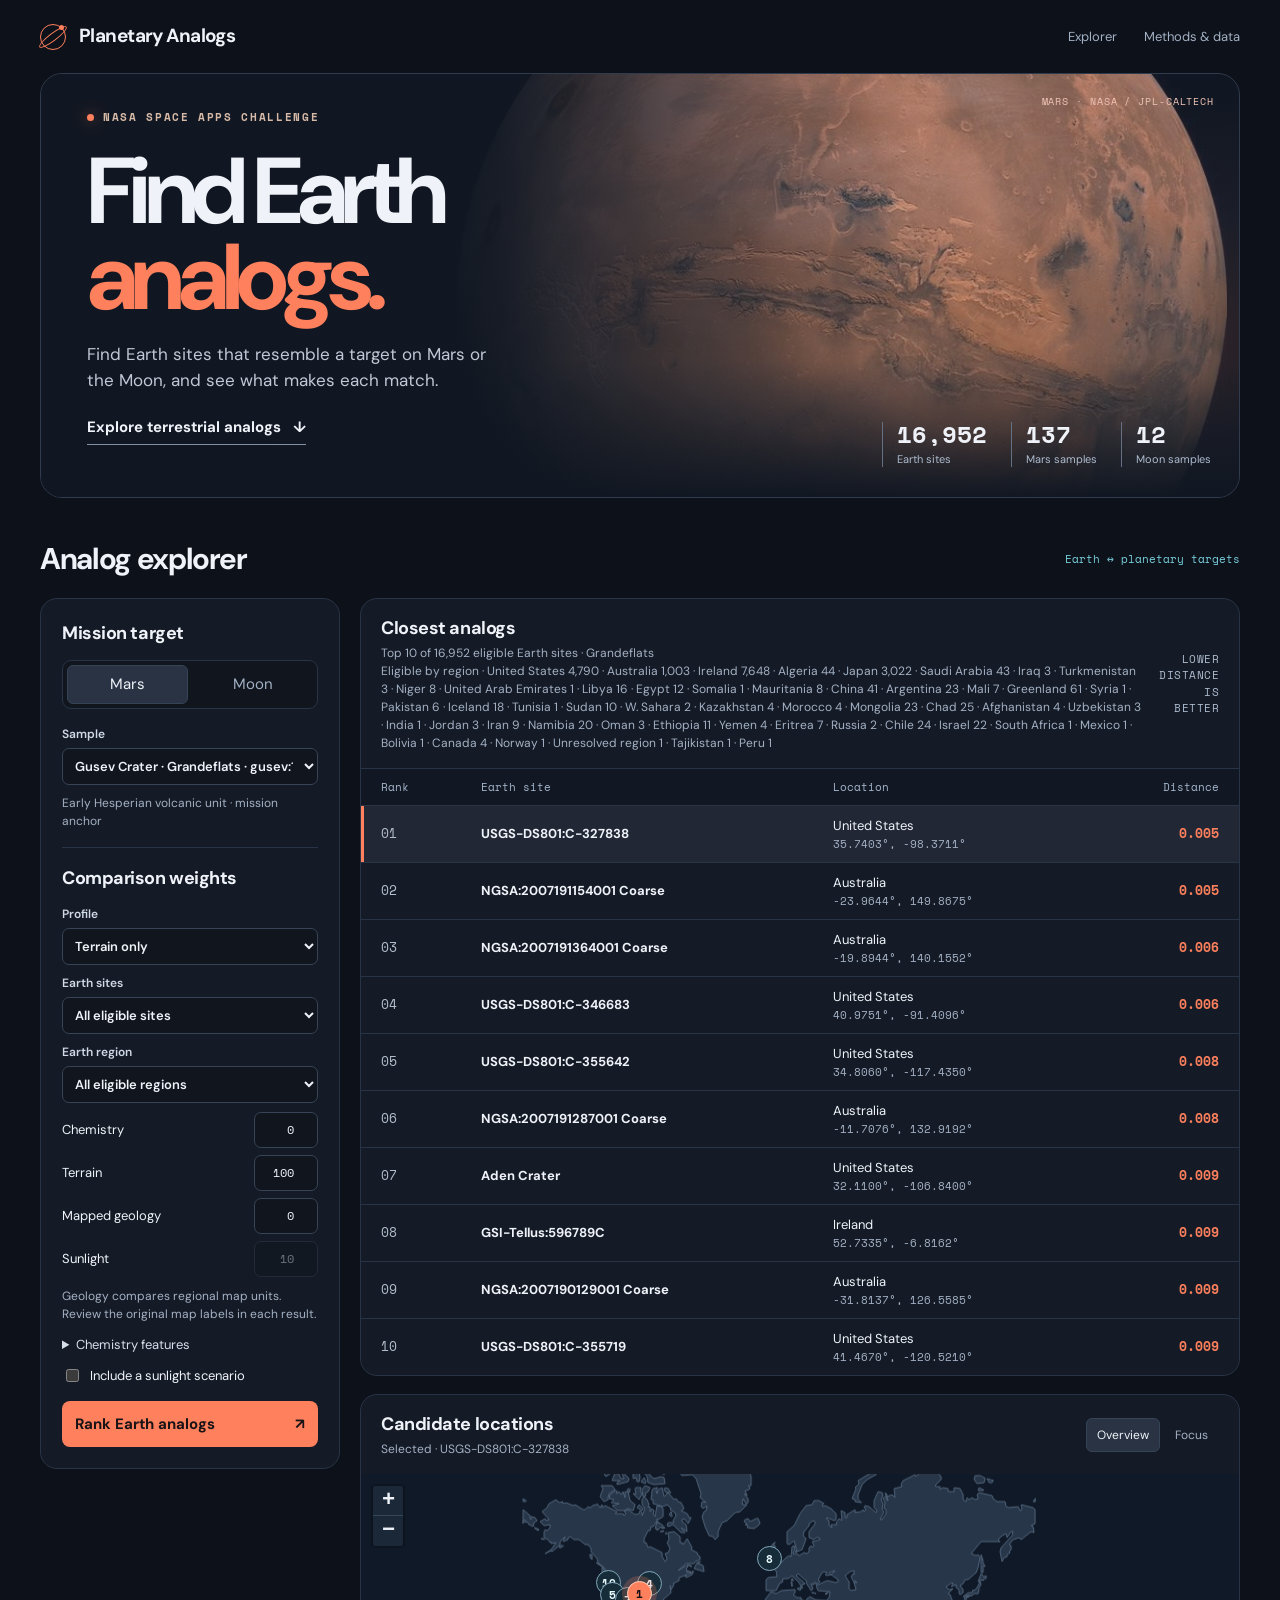
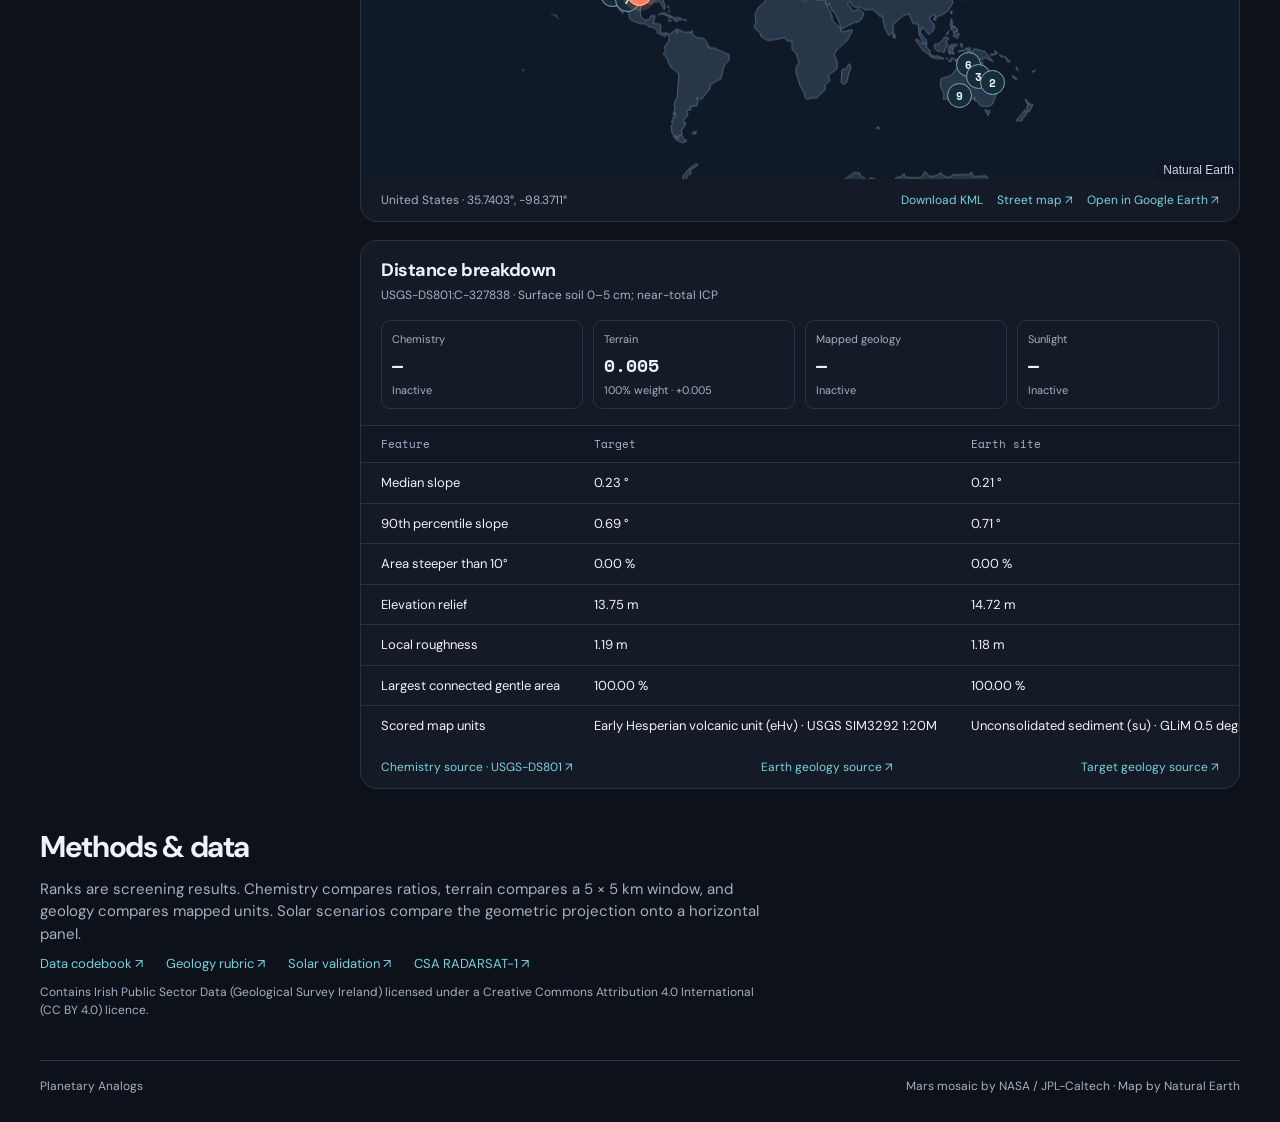
==== app/index.html @ 6fb926e9 "Rank terrain first and add chemistry-independent Earth survey" ====
<!doctype html>
<html lang="en">
<head>
<meta charset="utf-8">
<meta name="viewport" content="width=device-width, initial-scale=1">
<meta name="description" content="Find and explain terrestrial analogs for measured sites on Mars and the Moon.">
<title>Planetary Analogs · Space Apps</title>
<style>/* required styles */

.leaflet-pane,
.leaflet-tile,
.leaflet-marker-icon,
.leaflet-marker-shadow,
.leaflet-tile-container,
.leaflet-pane > svg,
.leaflet-pane > canvas,
.leaflet-zoom-box,
.leaflet-image-layer,
.leaflet-layer {
	position: absolute;
	left: 0;
	top: 0;
	}
.leaflet-container {
	overflow: hidden;
	}
.leaflet-tile,
.leaflet-marker-icon,
.leaflet-marker-shadow {
	-webkit-user-select: none;
	   -moz-user-select: none;
	        user-select: none;
	  -webkit-user-drag: none;
	}
/* Prevents IE11 from highlighting tiles in blue */
.leaflet-tile::selection {
	background: transparent;
}
/* Safari renders non-retina tile on retina better with this, but Chrome is worse */
.leaflet-safari .leaflet-tile {
	image-rendering: -webkit-optimize-contrast;
	}
/* hack that prevents hw layers "stretching" when loading new tiles */
.leaflet-safari .leaflet-tile-container {
	width: 1600px;
	height: 1600px;
	-webkit-transform-origin: 0 0;
	}
.leaflet-marker-icon,
.leaflet-marker-shadow {
	display: block;
	}
/* .leaflet-container svg: reset svg max-width decleration shipped in Joomla! (joomla.org) 3.x */
/* .leaflet-container img: map is broken in FF if you have max-width: 100% on tiles */
.leaflet-container .leaflet-overlay-pane svg {
	max-width: none !important;
	max-height: none !important;
	}
.leaflet-container .leaflet-marker-pane img,
.leaflet-container .leaflet-shadow-pane img,
.leaflet-container .leaflet-tile-pane img,
.leaflet-container img.leaflet-image-layer,
.leaflet-container .leaflet-tile {
	max-width: none !important;
	max-height: none !important;
	width: auto;
	padding: 0;
	}

.leaflet-container img.leaflet-tile {
	/* See: https://bugs.chromium.org/p/chromium/issues/detail?id=600120 */
	mix-blend-mode: plus-lighter;
}

.leaflet-container.leaflet-touch-zoom {
	-ms-touch-action: pan-x pan-y;
	touch-action: pan-x pan-y;
	}
.leaflet-container.leaflet-touch-drag {
	-ms-touch-action: pinch-zoom;
	/* Fallback for FF which doesn't support pinch-zoom */
	touch-action: none;
	touch-action: pinch-zoom;
}
.leaflet-container.leaflet-touch-drag.leaflet-touch-zoom {
	-ms-touch-action: none;
	touch-action: none;
}
.leaflet-container {
	-webkit-tap-highlight-color: transparent;
}
.leaflet-container a {
	-webkit-tap-highlight-color: rgba(51, 181, 229, 0.4);
}
.leaflet-tile {
	filter: inherit;
	visibility: hidden;
	}
.leaflet-tile-loaded {
	visibility: inherit;
	}
.leaflet-zoom-box {
	width: 0;
	height: 0;
	-moz-box-sizing: border-box;
	     box-sizing: border-box;
	z-index: 800;
	}
/* workaround for https://bugzilla.mozilla.org/show_bug.cgi?id=888319 */
.leaflet-overlay-pane svg {
	-moz-user-select: none;
	}

.leaflet-pane         { z-index: 400; }

.leaflet-tile-pane    { z-index: 200; }
.leaflet-overlay-pane { z-index: 400; }
.leaflet-shadow-pane  { z-index: 500; }
.leaflet-marker-pane  { z-index: 600; }
.leaflet-tooltip-pane   { z-index: 650; }
.leaflet-popup-pane   { z-index: 700; }

.leaflet-map-pane canvas { z-index: 100; }
.leaflet-map-pane svg    { z-index: 200; }

.leaflet-vml-shape {
	width: 1px;
	height: 1px;
	}
.lvml {
	behavior: url(#default#VML);
	display: inline-block;
	position: absolute;
	}


/* control positioning */

.leaflet-control {
	position: relative;
	z-index: 800;
	pointer-events: visiblePainted; /* IE 9-10 doesn't have auto */
	pointer-events: auto;
	}
.leaflet-top,
.leaflet-bottom {
	position: absolute;
	z-index: 1000;
	pointer-events: none;
	}
.leaflet-top {
	top: 0;
	}
.leaflet-right {
	right: 0;
	}
.leaflet-bottom {
	bottom: 0;
	}
.leaflet-left {
	left: 0;
	}
.leaflet-control {
	float: left;
	clear: both;
	}
.leaflet-right .leaflet-control {
	float: right;
	}
.leaflet-top .leaflet-control {
	margin-top: 10px;
	}
.leaflet-bottom .leaflet-control {
	margin-bottom: 10px;
	}
.leaflet-left .leaflet-control {
	margin-left: 10px;
	}
.leaflet-right .leaflet-control {
	margin-right: 10px;
	}


/* zoom and fade animations */

.leaflet-fade-anim .leaflet-popup {
	opacity: 0;
	-webkit-transition: opacity 0.2s linear;
	   -moz-transition: opacity 0.2s linear;
	        transition: opacity 0.2s linear;
	}
.leaflet-fade-anim .leaflet-map-pane .leaflet-popup {
	opacity: 1;
	}
.leaflet-zoom-animated {
	-webkit-transform-origin: 0 0;
	    -ms-transform-origin: 0 0;
	        transform-origin: 0 0;
	}
svg.leaflet-zoom-animated {
	will-change: transform;
}

.leaflet-zoom-anim .leaflet-zoom-animated {
	-webkit-transition: -webkit-transform 0.25s cubic-bezier(0,0,0.25,1);
	   -moz-transition:    -moz-transform 0.25s cubic-bezier(0,0,0.25,1);
	        transition:         transform 0.25s cubic-bezier(0,0,0.25,1);
	}
.leaflet-zoom-anim .leaflet-tile,
.leaflet-pan-anim .leaflet-tile {
	-webkit-transition: none;
	   -moz-transition: none;
	        transition: none;
	}

.leaflet-zoom-anim .leaflet-zoom-hide {
	visibility: hidden;
	}


/* cursors */

.leaflet-interactive {
	cursor: pointer;
	}
.leaflet-grab {
	cursor: -webkit-grab;
	cursor:    -moz-grab;
	cursor:         grab;
	}
.leaflet-crosshair,
.leaflet-crosshair .leaflet-interactive {
	cursor: crosshair;
	}
.leaflet-popup-pane,
.leaflet-control {
	cursor: auto;
	}
.leaflet-dragging .leaflet-grab,
.leaflet-dragging .leaflet-grab .leaflet-interactive,
.leaflet-dragging .leaflet-marker-draggable {
	cursor: move;
	cursor: -webkit-grabbing;
	cursor:    -moz-grabbing;
	cursor:         grabbing;
	}

/* marker & overlays interactivity */
.leaflet-marker-icon,
.leaflet-marker-shadow,
.leaflet-image-layer,
.leaflet-pane > svg path,
.leaflet-tile-container {
	pointer-events: none;
	}

.leaflet-marker-icon.leaflet-interactive,
.leaflet-image-layer.leaflet-interactive,
.leaflet-pane > svg path.leaflet-interactive,
svg.leaflet-image-layer.leaflet-interactive path {
	pointer-events: visiblePainted; /* IE 9-10 doesn't have auto */
	pointer-events: auto;
	}

/* visual tweaks */

.leaflet-container {
	background: #ddd;
	outline-offset: 1px;
	}
.leaflet-container a {
	color: #0078A8;
	}
.leaflet-zoom-box {
	border: 2px dotted #38f;
	background: rgba(255,255,255,0.5);
	}


/* general typography */
.leaflet-container {
	font-family: "Helvetica Neue", Arial, Helvetica, sans-serif;
	font-size: 12px;
	font-size: 0.75rem;
	line-height: 1.5;
	}


/* general toolbar styles */

.leaflet-bar {
	box-shadow: 0 1px 5px rgba(0,0,0,0.65);
	border-radius: 4px;
	}
.leaflet-bar a {
	background-color: #fff;
	border-bottom: 1px solid #ccc;
	width: 26px;
	height: 26px;
	line-height: 26px;
	display: block;
	text-align: center;
	text-decoration: none;
	color: black;
	}
.leaflet-bar a,
.leaflet-control-layers-toggle {
	background-position: 50% 50%;
	background-repeat: no-repeat;
	display: block;
	}
.leaflet-bar a:hover,
.leaflet-bar a:focus {
	background-color: #f4f4f4;
	}
.leaflet-bar a:first-child {
	border-top-left-radius: 4px;
	border-top-right-radius: 4px;
	}
.leaflet-bar a:last-child {
	border-bottom-left-radius: 4px;
	border-bottom-right-radius: 4px;
	border-bottom: none;
	}
.leaflet-bar a.leaflet-disabled {
	cursor: default;
	background-color: #f4f4f4;
	color: #bbb;
	}

.leaflet-touch .leaflet-bar a {
	width: 30px;
	height: 30px;
	line-height: 30px;
	}
.leaflet-touch .leaflet-bar a:first-child {
	border-top-left-radius: 2px;
	border-top-right-radius: 2px;
	}
.leaflet-touch .leaflet-bar a:last-child {
	border-bottom-left-radius: 2px;
	border-bottom-right-radius: 2px;
	}

/* zoom control */

.leaflet-control-zoom-in,
.leaflet-control-zoom-out {
	font: bold 18px 'Lucida Console', Monaco, monospace;
	text-indent: 1px;
	}

.leaflet-touch .leaflet-control-zoom-in, .leaflet-touch .leaflet-control-zoom-out  {
	font-size: 22px;
	}


/* layers control */

.leaflet-control-layers {
	box-shadow: 0 1px 5px rgba(0,0,0,0.4);
	background: #fff;
	border-radius: 5px;
	}
.leaflet-control-layers-toggle {
	background-image: url(images/layers.png);
	width: 36px;
	height: 36px;
	}
.leaflet-retina .leaflet-control-layers-toggle {
	background-image: url(images/layers-2x.png);
	background-size: 26px 26px;
	}
.leaflet-touch .leaflet-control-layers-toggle {
	width: 44px;
	height: 44px;
	}
.leaflet-control-layers .leaflet-control-layers-list,
.leaflet-control-layers-expanded .leaflet-control-layers-toggle {
	display: none;
	}
.leaflet-control-layers-expanded .leaflet-control-layers-list {
	display: block;
	position: relative;
	}
.leaflet-control-layers-expanded {
	padding: 6px 10px 6px 6px;
	color: #333;
	background: #fff;
	}
.leaflet-control-layers-scrollbar {
	overflow-y: scroll;
	overflow-x: hidden;
	padding-right: 5px;
	}
.leaflet-control-layers-selector {
	margin-top: 2px;
	position: relative;
	top: 1px;
	}
.leaflet-control-layers label {
	display: block;
	font-size: 13px;
	font-size: 1.08333em;
	}
.leaflet-control-layers-separator {
	height: 0;
	border-top: 1px solid #ddd;
	margin: 5px -10px 5px -6px;
	}

/* Default icon URLs */
.leaflet-default-icon-path { /* used only in path-guessing heuristic, see L.Icon.Default */
	background-image: url(images/marker-icon.png);
	}


/* attribution and scale controls */

.leaflet-container .leaflet-control-attribution {
	background: #fff;
	background: rgba(255, 255, 255, 0.8);
	margin: 0;
	}
.leaflet-control-attribution,
.leaflet-control-scale-line {
	padding: 0 5px;
	color: #333;
	line-height: 1.4;
	}
.leaflet-control-attribution a {
	text-decoration: none;
	}
.leaflet-control-attribution a:hover,
.leaflet-control-attribution a:focus {
	text-decoration: underline;
	}
.leaflet-attribution-flag {
	display: inline !important;
	vertical-align: baseline !important;
	width: 1em;
	height: 0.6669em;
	}
.leaflet-left .leaflet-control-scale {
	margin-left: 5px;
	}
.leaflet-bottom .leaflet-control-scale {
	margin-bottom: 5px;
	}
.leaflet-control-scale-line {
	border: 2px solid #777;
	border-top: none;
	line-height: 1.1;
	padding: 2px 5px 1px;
	white-space: nowrap;
	-moz-box-sizing: border-box;
	     box-sizing: border-box;
	background: rgba(255, 255, 255, 0.8);
	text-shadow: 1px 1px #fff;
	}
.leaflet-control-scale-line:not(:first-child) {
	border-top: 2px solid #777;
	border-bottom: none;
	margin-top: -2px;
	}
.leaflet-control-scale-line:not(:first-child):not(:last-child) {
	border-bottom: 2px solid #777;
	}

.leaflet-touch .leaflet-control-attribution,
.leaflet-touch .leaflet-control-layers,
.leaflet-touch .leaflet-bar {
	box-shadow: none;
	}
.leaflet-touch .leaflet-control-layers,
.leaflet-touch .leaflet-bar {
	border: 2px solid rgba(0,0,0,0.2);
	background-clip: padding-box;
	}


/* popup */

.leaflet-popup {
	position: absolute;
	text-align: center;
	margin-bottom: 20px;
	}
.leaflet-popup-content-wrapper {
	padding: 1px;
	text-align: left;
	border-radius: 12px;
	}
.leaflet-popup-content {
	margin: 13px 24px 13px 20px;
	line-height: 1.3;
	font-size: 13px;
	font-size: 1.08333em;
	min-height: 1px;
	}
.leaflet-popup-content p {
	margin: 17px 0;
	margin: 1.3em 0;
	}
.leaflet-popup-tip-container {
	width: 40px;
	height: 20px;
	position: absolute;
	left: 50%;
	margin-top: -1px;
	margin-left: -20px;
	overflow: hidden;
	pointer-events: none;
	}
.leaflet-popup-tip {
	width: 17px;
	height: 17px;
	padding: 1px;

	margin: -10px auto 0;
	pointer-events: auto;

	-webkit-transform: rotate(45deg);
	   -moz-transform: rotate(45deg);
	    -ms-transform: rotate(45deg);
	        transform: rotate(45deg);
	}
.leaflet-popup-content-wrapper,
.leaflet-popup-tip {
	background: white;
	color: #333;
	box-shadow: 0 3px 14px rgba(0,0,0,0.4);
	}
.leaflet-container a.leaflet-popup-close-button {
	position: absolute;
	top: 0;
	right: 0;
	border: none;
	text-align: center;
	width: 24px;
	height: 24px;
	font: 16px/24px Tahoma, Verdana, sans-serif;
	color: #757575;
	text-decoration: none;
	background: transparent;
	}
.leaflet-container a.leaflet-popup-close-button:hover,
.leaflet-container a.leaflet-popup-close-button:focus {
	color: #585858;
	}
.leaflet-popup-scrolled {
	overflow: auto;
	}

.leaflet-oldie .leaflet-popup-content-wrapper {
	-ms-zoom: 1;
	}
.leaflet-oldie .leaflet-popup-tip {
	width: 24px;
	margin: 0 auto;

	-ms-filter: "progid:DXImageTransform.Microsoft.Matrix(M11=0.70710678, M12=0.70710678, M21=-0.70710678, M22=0.70710678)";
	filter: progid:DXImageTransform.Microsoft.Matrix(M11=0.70710678, M12=0.70710678, M21=-0.70710678, M22=0.70710678);
	}

.leaflet-oldie .leaflet-control-zoom,
.leaflet-oldie .leaflet-control-layers,
.leaflet-oldie .leaflet-popup-content-wrapper,
.leaflet-oldie .leaflet-popup-tip {
	border: 1px solid #999;
	}


/* div icon */

.leaflet-div-icon {
	background: #fff;
	border: 1px solid #666;
	}


/* Tooltip */
/* Base styles for the element that has a tooltip */
.leaflet-tooltip {
	position: absolute;
	padding: 6px;
	background-color: #fff;
	border: 1px solid #fff;
	border-radius: 3px;
	color: #222;
	white-space: nowrap;
	-webkit-user-select: none;
	-moz-user-select: none;
	-ms-user-select: none;
	user-select: none;
	pointer-events: none;
	box-shadow: 0 1px 3px rgba(0,0,0,0.4);
	}
.leaflet-tooltip.leaflet-interactive {
	cursor: pointer;
	pointer-events: auto;
	}
.leaflet-tooltip-top:before,
.leaflet-tooltip-bottom:before,
.leaflet-tooltip-left:before,
.leaflet-tooltip-right:before {
	position: absolute;
	pointer-events: none;
	border: 6px solid transparent;
	background: transparent;
	content: "";
	}

/* Directions */

.leaflet-tooltip-bottom {
	margin-top: 6px;
}
.leaflet-tooltip-top {
	margin-top: -6px;
}
.leaflet-tooltip-bottom:before,
.leaflet-tooltip-top:before {
	left: 50%;
	margin-left: -6px;
	}
.leaflet-tooltip-top:before {
	bottom: 0;
	margin-bottom: -12px;
	border-top-color: #fff;
	}
.leaflet-tooltip-bottom:before {
	top: 0;
	margin-top: -12px;
	margin-left: -6px;
	border-bottom-color: #fff;
	}
.leaflet-tooltip-left {
	margin-left: -6px;
}
.leaflet-tooltip-right {
	margin-left: 6px;
}
.leaflet-tooltip-left:before,
.leaflet-tooltip-right:before {
	top: 50%;
	margin-top: -6px;
	}
.leaflet-tooltip-left:before {
	right: 0;
	margin-right: -12px;
	border-left-color: #fff;
	}
.leaflet-tooltip-right:before {
	left: 0;
	margin-left: -12px;
	border-right-color: #fff;
	}

/* Printing */

@media print {
	/* Prevent printers from removing background-images of controls. */
	.leaflet-control {
		-webkit-print-color-adjust: exact;
		print-color-adjust: exact;
		}
	}
</style>
<style>@import url('https://fonts.googleapis.com/css2?family=DM+Sans:wght@400;500;600;700&family=Space+Mono:wght@400;700&display=swap');

:root{color-scheme:dark;--bg:#0d1119;--panel:#151b26;--line:#283445;--ink:#eff3f9;--muted:#a3b1c4;--orange:#ff805d;--cyan:#79d1df;--mono:"Space Mono",Consolas,monospace}
*{box-sizing:border-box}
html{scroll-behavior:smooth}
body{margin:0;background:var(--bg);color:var(--ink);font:15px/1.5 "DM Sans",system-ui,sans-serif}
a{color:inherit;text-decoration:none}
a:hover{color:var(--orange)}
button,input,select{font:inherit}
button{cursor:pointer}
button:disabled{cursor:not-allowed}
:focus-visible{outline:2px solid var(--cyan);outline-offset:3px}
[hidden]{display:none!important}
.shell{width:min(1376px,calc(100% - 80px));margin-inline:auto}
.top{height:73px;display:flex;align-items:center;justify-content:space-between;gap:16px}
.brand{display:flex;align-items:center;gap:13px;font-size:19px;font-weight:700;letter-spacing:-.03em}
.orbit{width:26px;height:26px;display:inline-block;border:1px solid var(--orange);border-radius:50%;position:relative}
.orbit::before{content:"";position:absolute;inset:8px -5px;border:1px solid var(--orange);border-radius:50%;transform:rotate(-37deg)}
.orbit::after{content:"";position:absolute;width:5px;height:5px;border-radius:50%;background:var(--orange);right:1px;top:0}
nav{display:flex;gap:27px;color:var(--muted);font-size:13px}
.hero{min-height:425px;position:relative;isolation:isolate;overflow:hidden;border:1px solid #303b4d;border-radius:22px;background:radial-gradient(ellipse at 76% 63%,#3d2828 0%,#1c1e29 38%,#111722 68%);display:grid;grid-template-columns:1fr auto;align-items:end}
.hero::after{content:"";pointer-events:none;position:absolute;inset:0;z-index:-1;background:linear-gradient(90deg,#111722 7%,#111722ed 38%,#11172212 72%),linear-gradient(0deg,#111722 0%,transparent 32%)}
.mars-image{position:absolute;z-index:-2;right:1%;top:-37%;width:min(770px,70%);mix-blend-mode:screen;opacity:.85;object-fit:contain}
.hero-content{align-self:start;padding:36px 46px 41px;max-width:680px}
.eyebrow{font:700 11px/1.4 var(--mono);letter-spacing:.15em;color:#d6b9a7;margin:0 0 24px;display:flex;align-items:center;gap:9px}
.eyebrow span{display:inline-block;width:7px;height:7px;background:var(--orange);border-radius:50%;box-shadow:0 0 14px #ff805d88}
h1,h2,h3,p{margin-top:0}
h1{font-size:clamp(54px,7.3vw,104px);line-height:.92;letter-spacing:-.072em;margin-bottom:21px;font-weight:700}
h1 em{color:var(--orange);font-style:normal}
.hero-copy{max-width:415px;color:#c1c8d5;font-size:17px;margin-bottom:23px}
.hero-link{font-weight:700;display:inline-flex;gap:12px;align-items:center;border-bottom:1px solid #8290a5;padding-bottom:5px}
.image-credit{position:absolute;right:25px;top:20px;color:#f1c5b6;font:10px var(--mono);letter-spacing:.09em}
.hero-stats{display:flex;gap:24px;padding:0 28px 30px 16px;position:relative;white-space:nowrap}
.hero-stats div{display:grid;gap:5px;border-left:1px solid #647185;padding-left:14px}
.hero-stats strong{font:700 24px/1 var(--mono)}
.hero-stats span,.small-label{color:#adbbce;font-size:11px}
.explorer{padding-top:38px;scroll-margin-top:15px}
.section-title,.panel-heading{display:flex;justify-content:space-between;gap:15px;align-items:center}
.section-title{margin-bottom:17px}
.section-title h2,.methods h2{letter-spacing:-.045em;font-size:30px;margin:0}
.section-title>span{font:11px var(--mono);color:var(--cyan)}
.workspace{display:grid;grid-template-columns:300px minmax(0,1fr);gap:20px;align-items:start}
.panel{background:var(--panel);border:1px solid var(--line);border-radius:17px;min-width:0;overflow:hidden}
.controls{padding:21px}
h3{font-size:18px;letter-spacing:-.025em;margin:0 0 13px}
.segmented{display:grid;grid-template-columns:1fr 1fr;gap:5px;padding:4px;background:#10151e;border:1px solid var(--line);border-radius:9px;margin-bottom:16px}
.segmented button,.map-tools button{color:var(--muted);background:transparent;border:1px solid transparent;border-radius:6px;padding:7px 10px}
.segmented button[aria-pressed=true],.map-tools button[aria-pressed=true]{color:var(--ink);background:#293343;border-color:#354357}
.field{display:grid;gap:5px;margin-bottom:9px;color:#d0d9e6;font-size:12px;font-weight:600}
select,input[type=number]{min-width:0;color:var(--ink);background:#10151e;border:1px solid #374456;border-radius:7px;padding:8px}
select{width:100%;font-size:13px}
input[type=number]{width:64px;text-align:right;font-family:var(--mono);font-size:12px}
input:disabled{opacity:.4}
.hint{color:var(--muted);font-size:12px;margin:0}
.target-context{min-height:34px}
.settings-title{border-top:1px solid var(--line);padding-top:17px;margin-top:17px}
.weights{display:grid;gap:7px}
.weights label{display:flex;justify-content:space-between;align-items:center;gap:10px;font-size:13px}
#geology-note{margin:10px 0}
.config{margin:12px 0;color:#d5deeb;font-size:13px}
summary{cursor:pointer}
.checks{display:grid;gap:7px;margin:10px 0 0 5px}
.checkbox{display:flex;align-items:center;gap:8px;font-size:13px}
input[type=checkbox]{accent-color:var(--orange)}
.solar-toggle{margin:12px 0 15px}
.primary{border:0;border-radius:8px;background:var(--orange);color:#191316;padding:12px 13px;width:100%;font-weight:700;display:flex;justify-content:space-between;text-align:left}
.primary:hover{background:#ffa087}
.results-column{display:grid;gap:18px;min-width:0}
.panel-heading{padding:16px 20px}
.panel-heading h3{margin:0 0 2px}
.small-label{font-family:var(--mono);letter-spacing:.04em;text-align:right}
.table-scroll{overflow:auto}
table{width:100%;border-collapse:collapse;text-align:left;white-space:nowrap}
th{font:11px var(--mono);color:#a5b6cc;background:#111723}
th,td{padding:10px 17px;border-top:1px solid var(--line)}
td{font-size:13px}
td:first-child,th:first-child{padding-left:20px}
td:last-child,th:last-child{text-align:right;padding-right:20px}
.result-row.is-active,.result-row:hover{background:#222735}
.result-row.is-active td:first-child{box-shadow:inset 3px 0 var(--orange)}
.site-button{border:0;background:none;padding:0;color:var(--ink);text-align:left;font-weight:700}
.site-button:hover{color:var(--orange)}
.rank,.metric,.position{font-family:var(--mono)}
.rank{color:#b1bdcc}
.metric{color:var(--orange);font-weight:700}
.map{height:305px;position:relative;background:#101927;overflow:hidden}
.map-pin{display:grid;place-items:center;border-radius:50%;border:1px solid #82a6ba;background:#162d39;color:#e8faff;font:700 11px var(--mono)}
.map-pin.selected-pin{background:var(--orange);border-color:#ffd0bc;color:#171018;box-shadow:0 0 0 5px #ff805d37}
.map .leaflet-control-zoom a{background:#1b2837;color:var(--ink);border-color:#364659}
.map .leaflet-control-attribution{background:#0f1724e8;color:#cad5e1}
.map .leaflet-control-attribution a{color:var(--cyan)}
.map-tools{display:flex;gap:4px;font-size:12px}
.map-footer,.candidate-sources{padding:12px 20px;display:flex;justify-content:space-between;flex-wrap:wrap;gap:12px;color:var(--muted);font-size:12px}
.map-footer a,.candidate-sources a,.method-links a{color:var(--cyan)}
.map-links{display:flex;gap:14px;align-items:center;flex-wrap:wrap}
.map-links button{border:0;padding:0;background:transparent;color:var(--cyan);font-size:12px}
.map-links button:hover,.map-footer a:hover{text-decoration:underline}
.site-position{display:block;color:var(--muted);font-size:11px;font-family:var(--mono)}
.breakdown{display:grid;grid-template-columns:repeat(4,minmax(0,1fr));gap:10px;padding:0 20px 16px}
.breakdown article{border:1px solid var(--line);border-radius:9px;padding:10px}
.breakdown span,.breakdown small{display:block;color:var(--muted);font-size:11px}
.breakdown strong{display:block;font:700 18px var(--mono);margin:4px 0}
.methods{padding:35px 0 32px;max-width:720px}
.methods p{margin:9px 0;color:var(--muted)}
.method-links{display:flex;gap:12px 23px;flex-wrap:wrap;font-size:13px}
.footer{display:flex;justify-content:space-between;flex-wrap:wrap;gap:8px;padding:16px 0 27px;border-top:1px solid var(--line);color:var(--muted);font-size:12px}
@media(max-width:1024px){.shell{width:calc(100% - 36px)}.hero{min-height:405px;grid-template-columns:1fr}.hero-content{padding-bottom:20px}.hero-stats{padding-left:46px}.mars-image{top:-5%;right:-5%;width:66%}.workspace{grid-template-columns:245px minmax(0,1fr);gap:14px}.controls{padding:16px}}
@media(max-width:690px){.shell{width:calc(100% - 24px)}.top{height:60px}.brand{font-size:16px;gap:8px}.orbit{width:20px;height:20px}.orbit::before{inset:6px -4px}nav{gap:10px;font-size:11px}.hero{min-height:360px}.hero-content{padding:25px 20px 12px}.hero h1{font-size:clamp(46px,12vw,74px)}.hero::after{background:linear-gradient(90deg,#111722 5%,#111722bb 66%,#11172200),linear-gradient(0deg,#111722 0%,transparent 42%)}.mars-image{width:100%;top:0;right:-33%}.image-credit{display:none}.hero-stats{gap:12px;padding:14px 12px 17px 20px}.hero-stats strong{font-size:19px}.hero-stats div{padding-left:7px}.hero-stats span{font-size:10px}.workspace{grid-template-columns:1fr}.section-title h2{font-size:26px}.section-title>span{display:none}.explorer{padding-top:25px}.breakdown{grid-template-columns:repeat(2,minmax(0,1fr))}.map{height:265px}}
@media(prefers-reduced-motion:reduce){html{scroll-behavior:auto}}
</style>
</head>
<body>
<header class="top shell">
  <a class="brand" href="#"><span class="orbit" aria-hidden="true"></span> Planetary Analogs</a>
  <nav aria-label="Main navigation"><a href="#explorer">Explorer</a><a href="#methods">Methods &amp; data</a></nav>
</header>
<main class="shell">
  <section class="hero" aria-labelledby="title">
    <img class="mars-image" src="[data-uri]" alt="" fetchpriority="high">
    <div class="hero-content">
      <p class="eyebrow"><span></span> NASA SPACE APPS CHALLENGE</p>
      <h1 id="title">Find Earth<br><em>analogs.</em></h1>
      <p class="hero-copy">Find Earth sites that resemble a target on Mars or the Moon, and see what makes each match.</p>
      <a href="#explorer" class="hero-link">Explore terrestrial analogs <span aria-hidden="true">↓</span></a>
    </div>
    <span class="image-credit">MARS · NASA / JPL-CALTECH</span>
    <div class="hero-stats" aria-label="Dataset coverage">
      <div><strong id="earth-count">…</strong><span>Earth sites</span></div>
      <div><strong id="mars-count">…</strong><span>Mars samples</span></div>
      <div><strong id="moon-count">…</strong><span>Moon samples</span></div>
    </div>
  </section>
  <section class="explorer" id="explorer" aria-labelledby="explorer-title">
    <div class="section-title"><h2 id="explorer-title">Analog explorer</h2><span>Earth ↔ planetary targets</span></div>
    <div class="workspace">
      <form class="panel controls" id="controls">
        <h3>Mission target</h3>
        <div class="segmented" role="group" aria-label="Planetary body">
          <button type="button" data-body="mars" aria-pressed="true">Mars</button>
          <button type="button" data-body="moon" aria-pressed="false">Moon</button>
        </div>
        <label class="field">Sample <select id="target"></select></label>
        <p class="hint target-context" id="target-context"></p>
        <h3 class="settings-title">Comparison weights</h3>
        <label class="field">Profile <select id="weight-profile">
          <option value="terrainOnly">Terrain only</option><option value="mixed">Mixed</option><option value="chemistry">Geochemistry-oriented</option>
          <option value="terrain">Terrain-oriented</option><option value="custom">Custom</option>
        </select></label>
        <label class="field">Earth sites <select id="site-pool">
          <option value="">All eligible sites</option><option value="terrain">Terrain survey windows</option>
          <option value="chemistry">Lab sample locations</option>
        </select></label>
        <label class="field">Earth region <select id="region"></select></label>
        <div class="weights">
          <label>Chemistry <input name="chemistry" type="number" min="0" max="100" step="1" value="0"></label>
          <label>Terrain <input name="terrain" type="number" min="0" max="100" step="1" value="100"></label>
          <label>Mapped geology <input name="geology" type="number" min="0" max="100" step="1" value="0"></label>
          <label>Sunlight <input name="solar" type="number" min="0" max="100" step="1" value="10" disabled></label>
        </div>
        <p class="hint" id="geology-note"></p>
        <details class="config">
          <summary>Chemistry features</summary>
          <div id="chem-options" class="checks"></div>
        </details>
        <label class="checkbox solar-toggle"><input id="use-solar" type="checkbox"> Include a sunlight scenario</label>
        <div id="solar-options" hidden>
          <label class="field">Planetary scenario (UTC) <select id="target-time"></select></label>
          <label class="field">Earth scenario (UTC) <select id="earth-time"></select></label>
        </div>
        <button class="primary" type="submit">Rank Earth analogs <span aria-hidden="true">↗</span></button>
      </form>
      <div class="results-column">
        <section class="panel results" aria-labelledby="results-title">
          <div class="panel-heading"><div><h3 id="results-title">Closest analogs</h3><p id="results-status" class="hint" aria-live="polite">Preparing the dataset…</p><p id="regional-coverage" class="hint"></p></div><span class="small-label">LOWER DISTANCE IS BETTER</span></div>
          <div class="table-scroll"><table><thead><tr><th scope="col">Rank</th><th scope="col">Earth site</th><th scope="col">Location</th><th scope="col">Distance</th></tr></thead><tbody id="results"></tbody></table></div>
        </section>
        <section class="panel map-panel" aria-labelledby="map-title">
          <div class="panel-heading"><div><h3 id="map-title">Candidate locations</h3><p class="hint" id="map-status">Select a site to inspect it.</p></div><div class="map-tools"><button id="map-overview" type="button" aria-pressed="true">Overview</button><button id="map-focus" type="button" aria-pressed="false">Focus</button></div></div>
          <div class="map" id="map" aria-label="Interactive map of candidate locations"></div>
          <div class="map-footer"><span id="coordinates"></span><div class="map-links"><button type="button" id="download-kml" hidden>Download KML</button><a id="osm-link" target="_blank" rel="noopener" hidden>Street map ↗</a><a id="earth-link" target="_blank" rel="noopener" hidden>Open in Google Earth ↗</a></div></div>
        </section>
        <section class="panel detail" aria-labelledby="detail-title" id="candidate-detail">
          <div class="panel-heading"><div><h3 id="detail-title">Distance breakdown</h3><p class="hint" id="detail-subtitle"></p></div></div>
          <div id="breakdown"></div>
          <div class="table-scroll"><table><thead><tr><th scope="col">Feature</th><th scope="col">Target</th><th scope="col">Earth site</th><th scope="col">Feature distance</th></tr></thead><tbody id="feature-details"></tbody></table></div>
          <div id="candidate-sources" class="candidate-sources"></div>
        </section>
      </div>
    </div>
  </section>
  <section class="methods" id="methods">
    <h2>Methods &amp; data</h2>
    <p>Ranks are screening results. Chemistry compares ratios, terrain compares a 5 × 5 km window, and geology compares mapped units. Solar scenarios compare the geometric projection onto a horizontal panel.</p>
    <div class="method-links">
      <a href="https://github.com/romimana/Planetary-analogs/blob/main/DATA_CODEBOOK.md" target="_blank" rel="noopener">Data codebook ↗</a>
      <a href="https://github.com/romimana/Planetary-analogs/blob/main/GEOLOGY_MATCHING.md" target="_blank" rel="noopener">Geology rubric ↗</a>
      <a href="https://github.com/romimana/Planetary-analogs/blob/main/data/solar-audit.json" target="_blank" rel="noopener">Solar validation ↗</a>
      <a href="https://www.csa-asc.gc.ca/eng/satellites/radarsat1/data-access.asp" target="_blank" rel="noopener">CSA RADARSAT-1 ↗</a>
    </div>
    <p class="hint">Contains Irish Public Sector Data (Geological Survey Ireland) licensed under a Creative Commons Attribution 4.0 International (CC BY 4.0) licence.</p>
  </section>
</main>
<footer class="shell footer"><span>Planetary Analogs</span><span>Mars mosaic by NASA / JPL-Caltech · Map by Natural Earth</span></footer>
<script type="application/json" id="app-data">{"earth":{"rows":[{"id":"GSJ:1","site_id":"JP:26.129200/127.760300","region":"JPN","latitude":26.1292,"longitude":127.7603,"material":"stream sediment; magnetic fraction removed","geology_unit":"sm","geology_description":"Mixed sedimentary rock","geology_product":"GLiM 0.5 degree","geology_url":"https://epic.awi.de/31092/1/hartmann-moosdorf_2012.zip","geology_locator":"row 127, col 615","source_id":"GSJ","values":[null,0.574,1.992,23.82,1.043,0.063,1.4687973500551401,4.904200248343554,0.0,90.46047794117648,9.449635948696496,1.0],"solar":[0.3252034,0.6737895,0.189477,0.0,0.0,0.0,0.615938,0.9523606,0.4120661,0.0,0.0,0.0,0.6542702,0.9918269,0.498592,0.0,0.0,0.0,0.5190254,0.8040143,0.2182723,0.0,0.0,0.0]},{"id":"GSJ:10","site_id":"JP:26.659600/127.899900","region":"JPN","latitude":26.6596,"longitude":127.8999,"material":"stream sediment; magnetic fraction removed","geology_unit":null,"geology_description":null,"geology_product":null,"geology_url":null,"geology_locator":null,"source_id":"GSJ","values":[null,0.603,1.533,9.551,1.187,0.047,3.8487815598934425,7.194419683079017,0.03125,187.78370098039215,16.056749074433167,0.96875],"solar":[0.3216279,0.666775,0.1830345,0.0,0.0,0.0,0.6165783,0.9494836,0.4099805,0.0,0.0,0.0,0.6566798,0.9908303,0.4982167,0.0,0.0,0.0,0.5167182,0.7983502,0.2136657,0.0,0.0,0.0]},{"id":"GSJ:100001","site_id":"JP:44.103300/145.049600","region":"JPN","latitude":44.1033,"longitude":145.0496,"material":"stream sediment; magnetic fraction removed","geology_unit":"vb","geology_description":"Basic volcanic rock","geology_product":"GLiM 0.5 degree","geology_url":"https://epic.awi.de/31092/1/hartmann-moosdorf_2012.zip","geology_locator":"row 91, col 650","source_id":"GSJ","values":[null,1.27,4.732,4.145,1.234,0.275,5.096357380836141,9.859881892570089,0.09375,282.6150895140666,26.550205030085632,0.859375],"solar":[0.2801043,0.365663,0.0,0.0,0.0,0.0,0.6984547,0.7612173,0.182607,0.0,0.0,0.0612303,0.7916282,0.8675888,0.3303608,0.0,0.0,0.1767609,0.5011564,0.5185965,0.0,0.0,0.0,0.0]},{"id":"GSJ:100002","site_id":"JP:44.122600/145.103200","region":"JPN","latitude":44.1226,"longitude":145.1032,"material":"stream sediment; magnetic fraction removed","geology_unit":"vb","geology_description":"Basic volcanic rock","geology_product":"GLiM 0.5 degree","geology_url":"https://epic.awi.de/31092/1/hartmann-moosdorf_2012.zip","geology_locator":"row 91, col 650","source_id":"GSJ","values":[null,0.973,2.423,2.78,1.01,0.089,10.22911712938442,17.691042321951887,0.515625,673.0468502964428,28.325091280654334,0.484375],"solar":[0.2802218,0.365132,0.0,0.0,0.0,0.0,0.6986867,0.7607701,0.1819698,0.0,0.0,0.0619516,0.7919133,0.867228,0.3298031,0.0,0.0,0.1774953,0.5012689,0.518039,0.0,0.0,0.0,0.0]},{"id":"GSJ:100003","site_id":"JP:44.019100/145.192700","region":"JPN","latitude":44.0191,"longitude":145.1927,"material":"stream sediment; magnetic fraction removed","geology_unit":"vb","geology_description":"Basic volcanic rock","geology_product":"GLiM 0.5 degree","geology_url":"https://epic.awi.de/31092/1/hartmann-moosdorf_2012.zip","geology_locator":"row 91, col 650","source_id":"GSJ","values":[null,1.313,4.139,4.687,1.155,0.187,6.370607579809401,12.895632736733997,0.296875,271.7112648221345,31.06204148410895,0.625],"solar":[0.2822575,0.3662765,0.0,0.0,0.0,0.0,0.7001124,0.7611992,0.1807498,0.0,0.0,0.0627176,0.7929993,0.8674081,0.3284224,0.0,0.0,0.1779301,0.5031018,0.5187936,0.0,0.0,0.0,0.0]},{"id":"GSJ:100004","site_id":"JP:44.061300/145.237400","region":"JPN","latitude":44.0613,"longitude":145.2374,"material":"stream sediment; magnetic fraction removed","geology_unit":"vb","geology_description":"Basic volcanic rock","geology_product":"GLiM 0.5 degree","geology_url":"https://epic.awi.de/31092/1/hartmann-moosdorf_2012.zip","geology_locator":"row 91, col 650","source_id":"GSJ","values":[null,0.708,4.056,5.88,1.158,0.153,4.553860146344356,11.52604112439634,0.171875,248.40869565217395,27.819796235656206,0.828125],"solar":[0.2820006,0.365442,0.0,0.0,0.0,0.0,0.7001053,0.7605992,0.1802485,0.0,0.0,0.0634036,0.793119,0.8669558,0.3280438,0.0,0.0,0.178695,0.5028782,0.5180035,0.0,0.0,0.0,0.0]},{"id":"GSJ:100005","site_id":"JP:44.153900/145.129300","region":"JPN","latitude":44.1539,"longitude":145.1293,"material":"stream sediment; magnetic fraction removed","geology_unit":"vb","geology_description":"Basic volcanic rock","geology_product":"GLiM 0.5 degree","geology_url":"https://epic.awi.de/31092/1/hartmann-moosdorf_2012.zip","geology_locator":"row 91, col 650","source_id":"GSJ","values":[null,0.968,2.596,2.21,1.394,0.1,14.814978198595139,18.86280184493595,0.78125,853.6863636363637,26.049426320558727,0.21875],"solar":[0.2799818,0.3645452,0.0,0.0,0.0,0.0,0.6986314,0.7603619,0.1816847,0.0,0.0,0.0623736,0.791953,0.8669252,0.3296039,0.0,0.0,0.1779806,0.5010576,0.517495,0.0,0.0,0.0,0.0]},{"id":"GSJ:100006","site_id":"JP:44.190800/145.324700","region":"JPN","latitude":44.1908,"longitude":145.3247,"material":"stream sediment; magnetic fraction removed","geology_unit":"vb","geology_description":"Basic volcanic rock","geology_product":"GLiM 0.5 degree","geology_url":"https://epic.awi.de/31092/1/hartmann-moosdorf_2012.zip","geology_locator":"row 91, col 650","source_id":"GSJ","values":[null,0.784,2.992,1.961,1.624,0.081,5.411469392880601,12.907877170658598,0.203125,331.7518280632412,23.183603074270707,0.796875],"solar":[0.2808567,0.3631065,0.0,0.0,0.0,0.0,0.6997256,0.7590176,0.179327,0.0,0.0,0.0648914,0.7931355,0.8657987,0.3274631,0.0,0.0,0.1804595,0.5018658,0.5158746,0.0,0.0,0.0,0.0]},{"id":"GSJ:10001","site_id":"JP:32.797000/132.684500","region":"JPN","latitude":32.797,"longitude":132.6845,"material":"stream sediment; magnetic fraction removed","geology_unit":"ss","geology_description":"Siliciclastic sedimentary rock","geology_product":"GLiM 0.5 degree","geology_url":"https://epic.awi.de/31092/1/hartmann-moosdorf_2012.zip","geology_locator":"row 114, col 625","source_id":"GSJ","values":[null,0.456,0.762,0.587,2.425,0.115,5.504739813785237,11.000670519984553,0.15625,230.00721749226008,28.45920112625857,0.828125],"solar":[0.3107363,0.5748311,0.0682852,0.0,0.0,0.0,0.6532605,0.9014479,0.3413344,0.0,0.0,0.0,0.712425,0.9658267,0.4514384,0.0,0.0,0.0,0.5181994,0.7163451,0.1161867,0.0,0.0,0.0]},{"id":"GSJ:10002","site_id":"JP:32.784200/132.841300","region":"JPN","latitude":32.7842,"longitude":132.8413,"material":"stream sediment; magnetic fraction removed","geology_unit":"ss","geology_description":"Siliciclastic sedimentary rock","geology_product":"GLiM 0.5 degree","geology_url":"https://epic.awi.de/31092/1/hartmann-moosdorf_2012.zip","geology_locator":"row 114, col 625","source_id":"GSJ","values":[null,0.572,1.281,0.182,1.899,0.05,3.8303116747153902,8.09078969426391,0.03125,169.1526315789474,24.877991847049714,0.96875],"solar":[0.3125101,0.5746229,0.0663704,0.0,0.0,0.0,0.6549758,0.9010345,0.3391742,0.0,0.0,0.0,0.714042,0.9654537,0.4493791,0.0,0.0,0.0,0.5198874,0.7158521,0.1140349,0.0,0.0,0.0]},{"id":"GSJ:10003","site_id":"JP:32.797400/132.893500","region":"JPN","latitude":32.7974,"longitude":132.8935,"material":"stream sediment; magnetic fraction removed","geology_unit":"ss","geology_description":"Siliciclastic sedimentary rock","geology_product":"GLiM 0.5 degree","geology_url":"https://epic.awi.de/31092/1/hartmann-moosdorf_2012.zip","geology_locator":"row 114, col 625","source_id":"GSJ","values":[null,0.451,1.226,0.212,1.86,0.044,3.443840700808513,8.15208996444611,0.046875,163.47894736842107,22.935952003117166,0.953125],"solar":[0.3129069,0.5743083,0.0655884,0.0,0.0,0.0,0.6554794,0.9007811,0.3384509,0.0,0.0,0.0,0.714572,0.9652713,0.4487373,0.0,0.0,0.0,0.5202919,0.7154914,0.1132408,0.0,0.0,0.0]},{"id":"GSJ:10004","site_id":"JP:32.964200/132.583700","region":"JPN","latitude":32.9642,"longitude":132.5837,"material":"stream sediment; magnetic fraction removed","geology_unit":"ss","geology_description":"Siliciclastic sedimentary rock","geology_product":"GLiM 0.5 degree","geology_url":"https://epic.awi.de/31092/1/hartmann-moosdorf_2012.zip","geology_locator":"row 114, col 625","source_id":"GSJ","values":[null,0.462,1.188,0.787,1.429,0.119,2.7113912922556125,4.917592724307693,0.0,98.7504411764706,14.262763159605568,1.0],"solar":[0.3078429,0.5727364,0.0681969,0.0,0.0,0.0,0.6515527,0.9006634,0.34268,0.0,0.0,0.0,0.7113169,0.9655387,0.4531549,0.0,0.0,0.0,0.5156904,0.7148759,0.1168564,0.0,0.0,0.0]},{"id":"GSJ:10005","site_id":"JP:32.950000/132.719300","region":"JPN","latitude":32.95,"longitude":132.7193,"material":"stream sediment; magnetic fraction removed","geology_unit":"ss","geology_description":"Siliciclastic sedimentary rock","geology_product":"GLiM 0.5 degree","geology_url":"https://epic.awi.de/31092/1/hartmann-moosdorf_2012.zip","geology_locator":"row 114, col 625","source_id":"GSJ","values":[null,0.469,1.401,0.263,2.099,0.073,4.691486323288319,8.784187745466973,0.046875,167.14575657894736,27.81410213758374,0.953125],"solar":[0.309411,0.5726047,0.0665716,0.0,0.0,0.0,0.6530481,0.9003315,0.3408177,0.0,0.0,0.0,0.7127167,0.9652313,0.4513711,0.0,0.0,0.0,0.5171786,0.7144899,0.1150143,0.0,0.0,0.0]},{"id":"GSJ:10006","site_id":"JP:32.892300/132.725900","region":"JPN","latitude":32.8923,"longitude":132.7259,"material":"stream sediment; magnetic fraction removed","geology_unit":"ss","geology_description":"Siliciclastic sedimentary rock","geology_product":"GLiM 0.5 degree","geology_url":"https://epic.awi.de/31092/1/hartmann-moosdorf_2012.zip","geology_locator":"row 114, col 625","source_id":"GSJ","values":[null,0.414,1.287,0.188,2.16,0.073,3.3617462833804153,7.752314676006271,0.03125,198.6236677631579,27.683654077064762,0.96875],"solar":[0.3101165,0.5733964,0.0669639,0.0,0.0,0.0,0.6533385,0.900691,0.340741,0.0,0.0,0.0,0.7128101,0.9654048,0.4511421,0.0,0.0,0.0,0.517762,0.7151104,0.1151789,0.0,0.0,0.0]},{"id":"GSJ:10007","site_id":"JP:32.962300/132.748700","region":"JPN","latitude":32.9623,"longitude":132.7487,"material":"stream sediment; magnetic fraction removed","geology_unit":"ss","geology_description":"Siliciclastic sedimentary rock","geology_product":"GLiM 0.5 degree","geology_url":"https://epic.awi.de/31092/1/hartmann-moosdorf_2012.zip","geology_locator":"row 114, col 625","source_id":"GSJ","values":[null,0.414,1.292,0.327,2.063,0.04,6.130886444683201,11.423485729423435,0.140625,198.13899380804958,33.232467314821804,0.8125],"solar":[0.3095809,0.5723601,0.0660918,0.0,0.0,0.0,0.6533131,0.9001575,0.3404099,0.0,0.0,0.0,0.7130129,0.9651131,0.4510225,0.0,0.0,0.0,0.5173629,0.714233,0.1145461,0.0,0.0,0.0]},{"id":"GSJ:10008","site_id":"JP:32.972500/132.904100","region":"JPN","latitude":32.9725,"longitude":132.9041,"material":"stream sediment; magnetic fraction removed","geology_unit":"ss","geology_description":"Siliciclastic sedimentary rock","geology_product":"GLiM 0.5 degree","geology_url":"https://epic.awi.de/31092/1/hartmann-moosdorf_2012.zip","geology_locator":"row 114, col 625","source_id":"GSJ","values":[null,0.494,1.769,0.411,2.198,0.087,3.5259424230720917,9.45188217326653,0.078125,186.56522445820437,24.050893833743103,0.921875],"solar":[0.3110814,0.571832,0.0640082,0.0,0.0,0.0,0.6549207,0.8995957,0.3382672,0.0,0.0,0.0,0.7146007,0.9646667,0.4490422,0.0,0.0,0.0,0.5188258,0.7134869,0.1123155,0.0,0.0,0.0]},{"id":"GSJ:10009","site_id":"JP:32.982000/132.930700","region":"JPN","latitude":32.982,"longitude":132.9307,"material":"stream sediment; magnetic fraction removed","geology_unit":"ss","geology_description":"Siliciclastic sedimentary rock","geology_product":"GLiM 0.5 degree","geology_url":"https://epic.awi.de/31092/1/hartmann-moosdorf_2012.zip","geology_locator":"row 114, col 625","source_id":"GSJ","values":[null,0.438,1.55,0.457,2.156,0.087,2.0585822663317943,7.840460746643262,0.0,122.39993421052633,20.431471323644036,1.0],"solar":[0.311252,0.5716325,0.0635875,0.0,0.0,0.0,0.6551656,0.8994478,0.3378986,0.0,0.0,0.0,0.7148683,0.964564,0.4487226,0.0,0.0,0.0,0.519006,0.7132717,0.1118992,0.0,0.0,0.0]},{"id":"GSJ:1001","site_id":"JP:31.062000/130.737800","region":"JPN","latitude":31.062,"longitude":130.7378,"material":"stream sediment; magnetic fraction removed","geology_unit":null,"geology_description":null,"geology_product":null,"geology_url":null,"geology_locator":null,"source_id":"GSJ","values":[null,0.996,3.037,4.406,1.34,0.15,5.099027021133268,9.443510424341822,0.078125,256.59689327485387,27.316488728486487,0.921875],"solar":[0.3087406,0.6032281,0.1079956,0.0,0.0,0.0,0.6380968,0.9181905,0.3687946,0.0,0.0,0.0,0.692102,0.9758168,0.4723644,0.0,0.0,0.0,0.513188,0.7429693,0.1516863,0.0,0.0,0.0]},{"id":"GSJ:10010","site_id":"JP:32.866500/132.952000","region":"JPN","latitude":32.8665,"longitude":132.952,"material":"stream sediment; magnetic fraction removed","geology_unit":"ss","geology_description":"Siliciclastic sedimentary rock","geology_product":"GLiM 0.5 degree","geology_url":"https://epic.awi.de/31092/1/hartmann-moosdorf_2012.zip","geology_locator":"row 114, col 625","source_id":"GSJ","values":[null,0.377,1.253,0.129,1.958,0.057,5.975259664634221,12.184482266765034,0.21875,197.7539473684211,37.983112832132406,0.609375],"solar":[0.3127506,0.5731956,0.0642648,0.0,0.0,0.0,0.6558351,0.90014,0.3376293,0.0,0.0,0.0,0.7151406,0.9648882,0.4481558,0.0,0.0,0.0,0.520257,0.7144789,0.1121107,0.0,0.0,0.0]},{"id":"GSJ:10011","site_id":"JP:33.114000/132.518200","region":"JPN","latitude":33.114,"longitude":132.5182,"material":"stream sediment; magnetic fraction removed","geology_unit":"ss","geology_description":"Siliciclastic sedimentary rock","geology_product":"GLiM 0.5 degree","geology_url":"https://epic.awi.de/31092/1/hartmann-moosdorf_2012.zip","geology_locator":"row 113, col 625","source_id":"GSJ","values":[null,0.479,1.335,0.224,2.129,0.133,6.577709977814442,10.692795796169833,0.140625,161.16217105263163,37.04459292060212,0.859375],"solar":[0.3055087,0.5707931,0.0677944,0.0,0.0,0.0,0.6502837,0.899874,0.3435375,0.0,0.0,0.0,0.7105761,0.965207,0.4543655,0.0,0.0,0.0,0.5136898,0.7134524,0.1171026,0.0,0.0,0.0]},{"id":"GSJ:10012","site_id":"JP:33.130900/132.530100","region":"JPN","latitude":33.1309,"longitude":132.5301,"material":"stream sediment; magnetic fraction removed","geology_unit":"ss","geology_description":"Siliciclastic sedimentary rock","geology_product":"GLiM 0.5 degree","geology_url":"https://epic.awi.de/31092/1/hartmann-moosdorf_2012.zip","geology_locator":"row 113, col 625","source_id":"GSJ","values":[null,0.465,1.424,0.261,2.158,0.041,6.325963584562966,11.88956883294335,0.234375,193.29970684984525,36.29338207413309,0.625],"solar":[0.3054461,0.5705272,0.0675015,0.0,0.0,0.0,0.6503454,0.8997246,0.3433691,0.0,0.0,0.0,0.7106906,0.9651193,0.4542537,0.0,0.0,0.0,0.5136576,0.7132145,0.1168597,0.0,0.0,0.0]},{"id":"GSJ:10013","site_id":"JP:33.051600/132.695500","region":"JPN","latitude":33.0516,"longitude":132.6955,"material":"stream sediment; magnetic fraction removed","geology_unit":"ss","geology_description":"Siliciclastic sedimentary rock","geology_product":"GLiM 0.5 degree","geology_url":"https://epic.awi.de/31092/1/hartmann-moosdorf_2012.zip","geology_locator":"row 113, col 625","source_id":"GSJ","values":[null,0.667,1.438,0.481,2.499,0.065,9.285204057145958,15.12833704907281,0.4375,320.38463719040254,42.96144807534541,0.390625],"solar":[0.3080417,0.5712389,0.0660368,0.0,0.0,0.0,0.6524061,0.8997345,0.3411191,0.0,0.0,0.0,0.7124258,0.9649555,0.45193,0.0,0.0,0.0,0.5160283,0.7134445,0.1148949,0.0,0.0,0.0]},{"id":"GSJ:10014","site_id":"JP:33.099200/132.790000","region":"JPN","latitude":33.0992,"longitude":132.79,"material":"stream sediment; magnetic fraction removed","geology_unit":"ss","geology_description":"Siliciclastic sedimentary rock","geology_product":"GLiM 0.5 degree","geology_url":"https://epic.awi.de/31092/1/hartmann-moosdorf_2012.zip","geology_locator":"row 113, col 625","source_id":"GSJ","values":[null,0.539,1.598,0.303,2.563,0.066,10.879520285344588,18.038303432167826,0.5625,334.55199206656346,47.52540284079068,0.359375],"solar":[0.3084965,0.5703391,0.0644294,0.0,0.0,0.0,0.6532244,0.8991204,0.3398075,0.0,0.0,0.0,0.7133715,0.9645472,0.4508302,0.0,0.0,0.0,0.5165459,0.7125274,0.1133556,0.0,0.0,0.0]},{"id":"GSJ:10015","site_id":"JP:33.146900/132.781800","region":"JPN","latitude":33.1469,"longitude":132.7818,"material":"stream sediment; magnetic fraction removed","geology_unit":"ss","geology_description":"Siliciclastic sedimentary rock","geology_product":"GLiM 0.5 degree","geology_url":"https://epic.awi.de/31092/1/hartmann-moosdorf_2012.zip","geology_locator":"row 113, col 625","source_id":"GSJ","values":[null,0.501,1.447,0.409,2.088,0.068,8.652103428012097,13.576374976359467,0.375,216.84441369969045,52.608669077817034,0.53125],"solar":[0.3078838,0.5696898,0.0641404,0.0,0.0,0.0,0.6529532,0.8988294,0.339908,0.0,0.0,0.0,0.713264,0.9644084,0.4510538,0.0,0.0,0.0,0.5160345,0.7120236,0.1132581,0.0,0.0,0.0]},{"id":"GSJ:10016","site_id":"JP:33.009800/132.927500","region":"JPN","latitude":33.0098,"longitude":132.9275,"material":"stream sediment; magnetic fraction removed","geology_unit":"ss","geology_description":"Siliciclastic sedimentary rock","geology_product":"GLiM 0.5 degree","geology_url":"https://epic.awi.de/31092/1/hartmann-moosdorf_2012.zip","geology_locator":"row 113, col 625","source_id":"GSJ","values":[null,0.383,1.451,0.357,2.273,0.071,2.8138075908405713,8.889988843067666,0.078125,121.15842008513934,18.209891483810782,0.921875],"solar":[0.3109111,0.571251,0.0633996,0.0,0.0,0.0,0.6550245,0.8992745,0.3379365,0.0,0.0,0.0,0.7148222,0.9644803,0.4488338,0.0,0.0,0.0,0.5187238,0.7129727,0.111821,0.0,0.0,0.0]},{"id":"GSJ:10017","site_id":"JP:33.102700/132.960700","region":"JPN","latitude":33.1027,"longitude":132.9607,"material":"stream sediment; magnetic fraction removed","geology_unit":"ss","geology_description":"Siliciclastic sedimentary rock","geology_product":"GLiM 0.5 degree","geology_url":"https://epic.awi.de/31092/1/hartmann-moosdorf_2012.zip","geology_locator":"row 113, col 625","source_id":"GSJ","values":[null,0.43,1.414,0.501,2.5,0.065,10.066862029222083,14.370823905456621,0.5,264.7493566176472,40.500124125631444,0.21875],"solar":[0.3102259,0.5698655,0.062207,0.0,0.0,0.0,0.6550156,0.8985529,0.3374586,0.0,0.0,0.0,0.7151151,0.964081,0.4486384,0.0,0.0,0.0,0.5182178,0.7117932,0.1109428,0.0,0.0,0.0]},{"id":"GSJ:10018","site_id":"JP:33.234500/132.571200","region":"JPN","latitude":33.2345,"longitude":132.5712,"material":"stream sediment; magnetic fraction removed","geology_unit":"ss","geology_description":"Siliciclastic sedimentary rock","geology_product":"GLiM 0.5 degree","geology_url":"https://epic.awi.de/31092/1/hartmann-moosdorf_2012.zip","geology_locator":"row 113, col 625","source_id":"GSJ","values":[null,0.529,1.606,0.418,1.938,0.084,5.721266787416399,13.067966797039123,0.1875,283.0501025541796,27.832231361920996,0.8125],"solar":[0.3047296,0.5689724,0.066115,0.0,0.0,0.0,0.650383,0.898906,0.3427743,0.0,0.0,0.0,0.7110628,0.964662,0.4539773,0.0,0.0,0.0,0.5131389,0.7118819,0.1158179,0.0,0.0,0.0]},{"id":"GSJ:10019","site_id":"JP:33.251200/132.696700","region":"JPN","latitude":33.2512,"longitude":132.6967,"material":"stream sediment; magnetic fraction removed","geology_unit":"ss","geology_description":"Siliciclastic sedimentary rock","geology_product":"GLiM 0.5 degree","geology_url":"https://epic.awi.de/31092/1/hartmann-moosdorf_2012.zip","geology_locator":"row 113, col 625","source_id":"GSJ","values":[null,0.627,1.694,1.46,2.045,0.032,3.0278192462810964,7.3768191621826,0.0625,160.53517705108362,22.74325941589976,0.9375],"solar":[0.3058474,0.5684331,0.0643689,0.0,0.0,0.0,0.6516482,0.8984023,0.3410481,0.0,0.0,0.0,0.7123402,0.9642787,0.4524051,0.0,0.0,0.0,0.5142444,0.7111907,0.1139851,0.0,0.0,0.0]},{"id":"GSJ:1002","site_id":"JP:31.093300/130.827100","region":"JPN","latitude":31.0933,"longitude":130.8271,"material":"stream sediment; magnetic fraction removed","geology_unit":null,"geology_description":null,"geology_product":null,"geology_url":null,"geology_locator":null,"source_id":"GSJ","values":[null,1.332,2.459,2.848,2.182,0.158,8.976111488942601,15.67129708308749,0.390625,406.3238121345031,35.760201591891686,0.46875],"solar":[0.3093822,0.6026165,0.1065725,0.0,0.0,0.0,0.6389931,0.9177541,0.3675431,0.0,0.0,0.0,0.6930703,0.9755304,0.4712803,0.0,0.0,0.0,0.5138687,0.7423034,0.1502696,0.0,0.0,0.0]},{"id":"GSJ:10020","site_id":"JP:33.257200/132.707000","region":"JPN","latitude":33.2572,"longitude":132.707,"material":"stream sediment; magnetic fraction removed","geology_unit":"ss","geology_description":"Siliciclastic sedimentary rock","geology_product":"GLiM 0.5 degree","geology_url":"https://epic.awi.de/31092/1/hartmann-moosdorf_2012.zip","geology_locator":"row 113, col 625","source_id":"GSJ","values":[null,0.456,1.516,0.478,2.036,0.085,4.670612988668137,10.869939847557367,0.125,159.10689144736853,30.96681579106642,0.875],"solar":[0.3058878,0.5683236,0.0641872,0.0,0.0,0.0,0.651734,0.8983298,0.3409051,0.0,0.0,0.0,0.7124425,0.9642313,0.4522874,0.0,0.0,0.0,0.5142932,0.7110815,0.113814,0.0,0.0,0.0]},{"id":"GSJ:10021","site_id":"JP:33.179400/132.783200","region":"JPN","latitude":33.1794,"longitude":132.7832,"material":"stream sediment; magnetic fraction removed","geology_unit":"ss","geology_description":"Siliciclastic sedimentary rock","geology_product":"GLiM 0.5 degree","geology_url":"https://epic.awi.de/31092/1/hartmann-moosdorf_2012.zip","geology_locator":"row 113, col 625","source_id":"GSJ","values":[null,0.43,1.45,0.386,2.113,0.111,8.57758464546407,15.75301724023068,0.296875,244.97088332043353,40.68007700254439,0.671875],"solar":[0.3075386,0.56923,0.0638538,0.0,0.0,0.0,0.6528421,0.8986087,0.3398803,0.0,0.0,0.0,0.7132619,0.964295,0.4511161,0.0,0.0,0.0,0.5157557,0.7116518,0.1130935,0.0,0.0,0.0]},{"id":"GSJ:10022","site_id":"JP:33.186400/132.793600","region":"JPN","latitude":33.1864,"longitude":132.7936,"material":"stream sediment; magnetic fraction removed","geology_unit":"ss","geology_description":"Siliciclastic sedimentary rock","geology_product":"GLiM 0.5 degree","geology_url":"https://epic.awi.de/31092/1/hartmann-moosdorf_2012.zip","geology_locator":"row 113, col 625","source_id":"GSJ","values":[null,0.381,1.387,0.377,2.169,0.097,10.127515128046092,17.710948381785876,0.515625,331.70341331269356,45.695386951947434,0.390625],"solar":[0.3075689,0.569106,0.0636625,0.0,0.0,0.0,0.652925,0.8985292,0.3397356,0.0,0.0,0.0,0.7133647,0.9642439,0.4509995,0.0,0.0,0.0,0.5157964,0.7115308,0.1129164,0.0,0.0,0.0]},{"id":"GSJ:10023","site_id":"JP:33.187600/132.972400","region":"JPN","latitude":33.1876,"longitude":132.9724,"material":"stream sediment; magnetic fraction removed","geology_unit":"ss","geology_description":"Siliciclastic sedimentary rock","geology_product":"GLiM 0.5 degree","geology_url":"https://epic.awi.de/31092/1/hartmann-moosdorf_2012.zip","geology_locator":"row 113, col 625","source_id":"GSJ","values":[null,0.392,1.232,0.412,2.269,0.051,6.898512080040673,12.215323364695276,0.25,247.46685855263163,40.12964329457947,0.71875],"solar":[0.3094055,0.5686447,0.0613571,0.0,0.0,0.0,0.6548086,0.8979513,0.3372781,0.0,0.0,0.0,0.7151903,0.963764,0.4486996,0.0,0.0,0.0,0.5175679,0.7107899,0.1104024,0.0,0.0,0.0]},{"id":"GSJ:10024","site_id":"JP:33.208500/132.970900","region":"JPN","latitude":33.2085,"longitude":132.9709,"material":"stream sediment; magnetic fraction removed","geology_unit":"ss","geology_description":"Siliciclastic sedimentary rock","geology_product":"GLiM 0.5 degree","geology_url":"https://epic.awi.de/31092/1/hartmann-moosdorf_2012.zip","geology_locator":"row 113, col 625","source_id":"GSJ","values":[null,0.429,1.508,0.533,2.574,0.074,7.826754101098076,12.825037801631316,0.359375,310.04597039473686,44.20575586068813,0.59375],"solar":[0.3091582,0.5683549,0.0612042,0.0,0.0,0.0,0.6547112,0.8978169,0.3372938,0.0,0.0,0.0,0.7151639,0.9636973,0.448771,0.0,0.0,0.0,0.5173641,0.7105606,0.1103309,0.0,0.0,0.0]},{"id":"GSJ:10025","site_id":"JP:33.336600/132.959500","region":"JPN","latitude":33.3366,"longitude":132.9595,"material":"stream sediment; magnetic fraction removed","geology_unit":"ss","geology_description":"Siliciclastic sedimentary rock","geology_product":"GLiM 0.5 degree","geology_url":"https://epic.awi.de/31092/1/hartmann-moosdorf_2012.zip","geology_locator":"row 113, col 625","source_id":"GSJ","values":[null,0.503,1.89,1.02,2.055,0.094,9.773750279989429,16.299967080576806,0.484375,286.5540644349846,50.22233765089323,0.359375],"solar":[0.3076188,0.5665829,0.0602946,0.0,0.0,0.0,0.6540893,0.8969978,0.3374192,0.0,0.0,0.0,0.7149775,0.963292,0.4492356,0.0,0.0,0.0,0.5160918,0.709162,0.1099227,0.0,0.0,0.0]},{"id":"GSJ:1003","site_id":"JP:31.281000/130.291100","region":"JPN","latitude":31.281,"longitude":130.2911,"material":"stream sediment; magnetic fraction removed","geology_unit":"ss","geology_description":"Siliciclastic sedimentary rock","geology_product":"GLiM 0.5 degree","geology_url":"https://epic.awi.de/31092/1/hartmann-moosdorf_2012.zip","geology_locator":"row 117, col 620","source_id":"GSJ","values":[null,0.725,1.744,1.006,1.899,0.058,2.007693651488128,6.755576440889465,0.015625,100.65505030959753,14.375826012595143,0.984375],"solar":[0.3015276,0.6011003,0.1118989,0.0,0.0,0.0,0.6323898,0.9180273,0.3749002,0.0,0.0,0.0,0.6873126,0.9761561,0.4786906,0.0,0.0,0.0,0.5065937,0.7421727,0.1569884,0.0,0.0,0.0]},{"id":"GSJ:1004","site_id":"JP:31.256700/130.410900","region":"JPN","latitude":31.2567,"longitude":130.4109,"material":"stream sediment; magnetic fraction removed","geology_unit":"ss","geology_description":"Siliciclastic sedimentary rock","geology_product":"GLiM 0.5 degree","geology_url":"https://epic.awi.de/31092/1/hartmann-moosdorf_2012.zip","geology_locator":"row 117, col 620","source_id":"GSJ","values":[null,0.919,2.502,2.032,1.004,0.089,1.2329400796466028,1.6239097473611375,0.0,71.3219814241486,2.6163174950230306,1.0],"solar":[0.3030979,0.6012033,0.1105622,0.0,0.0,0.0,0.6338116,0.9178644,0.3732536,0.0,0.0,0.0,0.6886051,0.9759728,0.4770818,0.0,0.0,0.0,0.5080737,0.7420163,0.1554074,0.0,0.0,0.0]},{"id":"GSJ:1005","site_id":"JP:31.248600/130.471500","region":"JPN","latitude":31.2486,"longitude":130.4715,"material":"stream sediment; magnetic fraction removed","geology_unit":"ss","geology_description":"Siliciclastic sedimentary rock","geology_product":"GLiM 0.5 degree","geology_url":"https://epic.awi.de/31092/1/hartmann-moosdorf_2012.zip","geology_locator":"row 117, col 620","source_id":"GSJ","values":[null,2.668,4.172,3.227,0.994,0.202,1.085541774701359,1.9675630595787648,0.0,53.13651315789474,6.197895159337491,1.0],"solar":[0.3038471,0.6011962,0.1098494,0.0,0.0,0.0,0.6345167,0.9177545,0.3724181,0.0,0.0,0.0,0.6892591,0.9758667,0.4762773,0.0,0.0,0.0,0.5087861,0.7418899,0.154587,0.0,0.0,0.0]},{"id":"GSJ:1006","site_id":"JP:31.186600/130.558400","region":"JPN","latitude":31.1866,"longitude":130.5584,"material":"stream sediment; magnetic fraction removed","geology_unit":null,"geology_description":null,"geology_product":null,"geology_url":null,"geology_locator":null,"source_id":"GSJ","values":[null,1.074,3.933,6.262,0.909,0.16,1.9165630459539735,12.311341173707273,0.140625,153.93421052631587,8.619093158501881,0.859375],"solar":[0.305456,0.6018773,0.1092562,0.0,0.0,0.0,0.6356893,0.917907,0.3712388,0.0,0.0,0.0,0.6901873,0.9758568,0.4750004,0.0,0.0,0.0,0.5102327,0.7422575,0.153648,0.0,0.0,0.0]},{"id":"GSJ:1007","site_id":"JP:31.247500/130.648800","region":"JPN","latitude":31.2475,"longitude":130.6488,"material":"stream sediment; magnetic fraction removed","geology_unit":null,"geology_description":null,"geology_product":null,"geology_url":null,"geology_locator":null,"source_id":"GSJ","values":[null,0.761,2.943,3.574,1.158,0.173,0.5303021283567577,5.1606229284525975,0.0,72.86282894736846,14.286723572444442,1.0],"solar":[0.3057962,0.6008598,0.1075688,0.0,0.0,0.0,0.6365033,0.9172875,0.3699627,0.0,0.0,0.0,0.6911731,0.9754861,0.4739759,0.0,0.0,0.0,0.5106761,0.7412674,0.1520781,0.0,0.0,0.0]},{"id":"GSJ:1008","site_id":"JP:31.213100/130.776200","region":"JPN","latitude":31.2131,"longitude":130.7762,"material":"stream sediment; magnetic fraction removed","geology_unit":null,"geology_description":null,"geology_product":null,"geology_url":null,"geology_locator":null,"source_id":"GSJ","values":[null,0.77,2.012,2.603,1.816,0.109,3.6266257594804454,8.69227655134293,0.03125,184.31381578947378,22.896265469513118,0.96875],"solar":[0.3075518,0.6010753,0.106214,0.0,0.0,0.0,0.6380369,0.917155,0.3682086,0.0,0.0,0.0,0.6925407,0.975304,0.4722379,0.0,0.0,0.0,0.5123157,0.7411824,0.1504316,0.0,0.0,0.0]},{"id":"GSJ:1009","site_id":"JP:31.272000/130.792400","region":"JPN","latitude":31.272,"longitude":130.7924,"material":"stream sediment; magnetic fraction removed","geology_unit":null,"geology_description":null,"geology_product":null,"geology_url":null,"geology_locator":null,"source_id":"GSJ","values":[null,2.712,4.852,5.014,1.199,0.254,2.634539466953554,6.632222581865561,0.015625,154.8131578947369,14.976391158675312,0.984375],"solar":[0.3071008,0.6002325,0.1055037,0.0,0.0,0.0,0.6380257,0.9167462,0.3679629,0.0,0.0,0.0,0.6927233,0.9750995,0.4721721,0.0,0.0,0.0,0.5119873,0.74048,0.1499252,0.0,0.0,0.0]},{"id":"GSJ:1010","site_id":"JP:31.222200/131.005600","region":"JPN","latitude":31.2222,"longitude":131.0056,"material":"stream sediment; magnetic fraction removed","geology_unit":null,"geology_description":null,"geology_product":null,"geology_url":null,"geology_locator":null,"source_id":"GSJ","values":[null,0.858,2.096,2.558,2.068,0.117,9.509751361115757,15.593150587188674,0.453125,409.9682082043344,28.66688103593523,0.484375],"solar":[0.3099509,0.6004769,0.1031661,0.0,0.0,0.0,0.6405611,0.9164663,0.3650206,0.0,0.0,0.0,0.6950078,0.9747632,0.4692787,0.0,0.0,0.0,0.5146589,0.7402429,0.1471297,0.0,0.0,0.0]},{"id":"GSJ:101001","site_id":"JP:44.717200/141.793100","region":"JPN","latitude":44.7172,"longitude":141.7931,"material":"stream sediment; magnetic fraction removed","geology_unit":null,"geology_description":null,"geology_product":null,"geology_url":null,"geology_locator":null,"source_id":"GSJ","values":[null,0.567,2.532,1.653,1.938,0.067,0.5884413728061684,2.448164074813088,0.0,49.27391304347828,5.740745574149406,1.0],"solar":[0.2481225,0.3699699,0.0,0.0,0.0,0.0,0.6699557,0.771599,0.2227905,0.0,0.0,0.0237408,0.7655986,0.8779602,0.3695717,0.0,0.0,0.1431129,0.4718776,0.5289916,0.0,0.0,0.0,0.0]},{"id":"GSJ:101002","site_id":"JP:44.753600/141.795000","region":"JPN","latitude":44.7536,"longitude":141.795,"material":"stream sediment; magnetic fraction removed","geology_unit":null,"geology_description":null,"geology_product":null,"geology_url":null,"geology_locator":null,"source_id":"GSJ","values":[null,0.807,1.981,1.462,1.914,0.049,0.6922515587892044,2.1058296045919187,0.0,44.551420454545465,5.576479029059014,1.0],"solar":[0.2476566,0.3694062,0.0,0.0,0.0,0.0,0.6697017,0.771259,0.2227823,0.0,0.0,0.0239065,0.7654582,0.877727,0.369644,0.0,0.0,0.1433698,0.4714599,0.5285138,0.0,0.0,0.0,0.0]},{"id":"GSJ:101003","site_id":"JP:44.818400/141.764700","region":"JPN","latitude":44.8184,"longitude":141.7647,"material":"stream sediment; magnetic fraction removed","geology_unit":null,"geology_description":null,"geology_product":null,"geology_url":null,"geology_locator":null,"source_id":"GSJ","values":[null,0.908,2.108,1.478,1.584,0.07,0.25462369970107646,0.7824856041845745,0.0,19.397554347826098,1.1725271062530531,1.0],"solar":[0.2465741,0.3685314,0.0,0.0,0.0,0.0,0.6689941,0.7708048,0.2231741,0.0,0.0,0.0237953,0.7649588,0.877445,0.370155,0.0,0.0,0.1434441,0.4704808,0.5278386,0.0,0.0,0.0,0.0]},{"id":"GSJ:101004","site_id":"JP:44.898300/141.737600","region":"JPN","latitude":44.8983,"longitude":141.7376,"material":"stream sediment; magnetic fraction removed","geology_unit":null,"geology_description":null,"geology_product":null,"geology_url":null,"geology_locator":null,"source_id":"GSJ","values":[null,4.8,7.077,2.48,0.54,0.375,0.11813712420063274,0.47152297810089405,0.0,10.223097826086956,1.4222748325501784,1.0],"solar":[0.2453163,0.3674124,0.0,0.0,0.0,0.0,0.6681985,0.7701967,0.2235321,0.0,0.0,0.0237829,0.7644179,0.8770544,0.3706669,0.0,0.0,0.143653,0.4693447,0.5269511,0.0,0.0,0.0,0.0]},{"id":"GSJ:101005","site_id":"JP:44.855100/141.756900","region":"JPN","latitude":44.8551,"longitude":141.7569,"material":"stream sediment; magnetic fraction removed","geology_unit":null,"geology_description":null,"geology_product":null,"geology_url":null,"geology_locator":null,"source_id":"GSJ","values":[null,0.935,2.347,1.138,1.457,0.089,0.2075574429735924,0.42909949978154605,0.0,8.647282608695653,1.1162638260349713,1.0],"solar":[0.2460312,0.3679998,0.0,0.0,0.0,0.0,0.6686639,0.7705048,0.2232827,0.0,0.0,0.0238455,0.7647447,0.8772474,0.3703376,0.0,0.0,0.1435927,0.4699914,0.5274069,0.0,0.0,0.0,0.0]},{"id":"GSJ:101006","site_id":"JP:44.993000/141.816000","region":"JPN","latitude":44.993,"longitude":141.816,"material":"stream sediment; magnetic fraction removed","geology_unit":null,"geology_description":null,"geology_product":null,"geology_url":null,"geology_locator":null,"source_id":"GSJ","values":[null,0.577,3.406,2.06,1.963,0.054,0.20614405596901791,1.4518901318957254,0.0,17.902297430830053,3.694336976480741,1.0],"solar":[0.2446528,0.3656623,0.0,0.0,0.0,0.0,0.668088,0.768977,0.2226252,0.0,0.0,0.025098,0.7645885,0.876151,0.3700203,0.0,0.0,0.1451532,0.4687667,0.5253221,0.0,0.0,0.0,0.0]},{"id":"GSJ:101007","site_id":"JP:44.896900/141.923300","region":"JPN","latitude":44.8969,"longitude":141.9233,"material":"stream sediment; magnetic fraction removed","geology_unit":null,"geology_description":null,"geology_product":null,"geology_url":null,"geology_locator":null,"source_id":"GSJ","values":[null,0.875,2.068,1.322,1.843,0.051,0.4344672958355828,3.582052827808135,0.0,70.54395780051152,6.931739086380325,1.0],"solar":[0.246725,0.3667206,0.0,0.0,0.0,0.0,0.6696097,0.7693716,0.2212937,0.0,0.0,0.0260141,0.7657904,0.876324,0.3685569,0.0,0.0,0.1457514,0.4706536,0.5259988,0.0,0.0,0.0,0.0]},{"id":"GSJ:101008","site_id":"JP:44.909400/141.932100","region":"JPN","latitude":44.9094,"longitude":141.9321,"material":"stream sediment; magnetic fraction removed","geology_unit":null,"geology_description":null,"geology_product":null,"geology_url":null,"geology_locator":null,"source_id":"GSJ","values":[null,0.767,3.274,1.756,1.962,0.064,1.7217705979405045,6.444933674085455,0.015625,146.30390025575448,15.469464032160188,0.984375],"solar":[0.2466255,0.3664954,0.0,0.0,0.0,0.0,0.6695831,0.7692175,0.221193,0.0,0.0,0.0261688,0.7658013,0.8762109,0.3684894,0.0,0.0,0.1459316,0.4705662,0.5257918,0.0,0.0,0.0,0.0]},{"id":"GSJ:101009","site_id":"JP:45.152000/141.648300","region":"JPN","latitude":45.152,"longitude":141.6483,"material":"stream sediment; magnetic fraction removed","geology_unit":"su","geology_description":"Unconsolidated sediment","geology_product":"GLiM 0.5 degree","geology_url":"https://epic.awi.de/31092/1/hartmann-moosdorf_2012.zip","geology_locator":"row 89, col 643","source_id":"GSJ","values":[null,0.52,2.453,1.464,1.529,0.048,0.11513518167664119,1.5345273718965267,0.0,31.380179028133,3.0136881937213023,1.0],"solar":[0.2412983,0.3638641,0.0,0.0,0.0,0.0,0.6656421,0.7682671,0.2246985,0.0,0.0,0.0237103,0.7626695,0.875813,0.3723184,0.0,0.0,0.1442835,0.4657114,0.5241394,0.0,0.0,0.0,0.0]},{"id":"GSJ:101010","site_id":"JP:45.133800/141.702800","region":"JPN","latitude":45.1338,"longitude":141.7028,"material":"stream sediment; magnetic fraction removed","geology_unit":"su","geology_description":"Unconsolidated sediment","geology_product":"GLiM 0.5 degree","geology_url":"https://epic.awi.de/31092/1/hartmann-moosdorf_2012.zip","geology_locator":"row 89, col 643","source_id":"GSJ","values":[null,0.513,1.551,0.961,1.704,0.053,0.07156308236696031,0.15350372928878822,0.0,3.8029520750988164,0.5355824902568794,1.0],"solar":[0.2419462,0.3639364,0.0,0.0,0.0,0.0,0.6661883,0.7681915,0.2240383,0.0,0.0,0.0242918,0.7631488,0.8757135,0.3716575,0.0,0.0,0.1447813,0.4663068,0.5240928,0.0,0.0,0.0,0.0]},{"id":"GSJ:101011","site_id":"JP:45.004100/141.709600","region":"JPN","latitude":45.0041,"longitude":141.7096,"material":"stream sediment; magnetic fraction removed","geology_unit":"su","geology_description":"Unconsolidated sediment","geology_product":"GLiM 0.5 degree","geology_url":"https://epic.awi.de/31092/1/hartmann-moosdorf_2012.zip","geology_locator":"row 89, col 643","source_id":"GSJ","values":[null,0.588,2.544,1.159,1.706,0.032,0.17793902557505178,0.42960304034235214,0.0,7.489530051150898,1.5230240409126419,1.0],"solar":[0.2437099,0.3658989,0.0,0.0,0.0,0.0,0.6672032,0.7693531,0.2239091,0.0,0.0,0.0238625,0.7637581,0.8765029,0.3712531,0.0,0.0,0.1440198,0.4678945,0.5257325,0.0,0.0,0.0,0.0]},{"id":"GSJ:101012","site_id":"JP:45.115500/141.745100","region":"JPN","latitude":45.1155,"longitude":141.7451,"material":"stream sediment; magnetic fraction removed","geology_unit":"su","geology_description":"Unconsolidated sediment","geology_product":"GLiM 0.5 degree","geology_url":"https://epic.awi.de/31092/1/hartmann-moosdorf_2012.zip","geology_locator":"row 89, col 643","source_id":"GSJ","values":[null,0.641,1.632,1.124,1.798,0.04,0.09329327560154194,1.8004835382125124,0.0,29.7238650895141,2.810551471302885,1.0],"solar":[0.2425041,0.3640561,0.0,0.0,0.0,0.0,0.6666431,0.7681707,0.2235241,0.0,0.0,0.0247272,0.7635388,0.875662,0.3711335,0.0,0.0,0.1451411,0.4668183,0.52411,0.0,0.0,0.0,0.0]},{"id":"GSJ:101013","site_id":"JP:45.080200/141.876300","region":"JPN","latitude":45.0802,"longitude":141.8763,"material":"stream sediment; magnetic fraction removed","geology_unit":"su","geology_description":"Unconsolidated sediment","geology_product":"GLiM 0.5 degree","geology_url":"https://epic.awi.de/31092/1/hartmann-moosdorf_2012.zip","geology_locator":"row 89, col 643","source_id":"GSJ","values":[null,0.713,1.527,1.871,1.909,0.052,1.5663982504266627,3.0922721045847927,0.0,54.77302371541503,12.224830379745613,1.0],"solar":[0.24395,0.3640954,0.0,0.0,0.0,0.0,0.6678928,0.7679056,0.221935,0.0,0.0,0.0261635,0.7646542,0.8753643,0.3695609,0.0,0.0,0.1463974,0.4681484,0.523883,0.0,0.0,0.0,0.0]},{"id":"GSJ:101014","site_id":"JP:45.255800/141.595900","region":"JPN","latitude":45.2558,"longitude":141.5959,"material":"stream sediment; magnetic fraction removed","geology_unit":"su","geology_description":"Unconsolidated sediment","geology_product":"GLiM 0.5 degree","geology_url":"https://epic.awi.de/31092/1/hartmann-moosdorf_2012.zip","geology_locator":"row 89, col 643","source_id":"GSJ","values":[null,0.66,2.304,1.195,1.647,0.045,0.787275174062243,1.981865321496081,0.0,43.15984654731459,5.442006803345691,1.0],"solar":[0.2395357,0.3624688,0.0,0.0,0.0,0.0,0.6644743,0.7675422,0.2253615,0.0,0.0,0.0234935,0.7618346,0.8753608,0.373168,0.0,0.0,0.1443645,0.4641131,0.5230661,0.0,0.0,0.0,0.0]},{"id":"GSJ:101015","site_id":"JP:45.226900/141.692500","region":"JPN","latitude":45.2269,"longitude":141.6925,"material":"stream sediment; magnetic fraction removed","geology_unit":"su","geology_description":"Unconsolidated sediment","geology_product":"GLiM 0.5 degree","geology_url":"https://epic.awi.de/31092/1/hartmann-moosdorf_2012.zip","geology_locator":"row 89, col 643","source_id":"GSJ","values":[null,0.725,2.233,0.871,1.479,0.105,1.0342447898122398,2.0464170782057742,0.0,36.87922140199954,4.199662361536635,1.0],"solar":[0.2406391,0.3625471,0.0,0.0,0.0,0.0,0.6654171,0.7673794,0.2241951,0.0,0.0,0.0245353,0.7626695,0.8751653,0.3720074,0.0,0.0,0.1452666,0.4651282,0.522942,0.0,0.0,0.0,0.0]},{"id":"GSJ:101016","site_id":"JP:45.236700/141.753300","region":"JPN","latitude":45.2367,"longitude":141.7533,"material":"stream sediment; magnetic fraction removed","geology_unit":"su","geology_description":"Unconsolidated sediment","geology_product":"GLiM 0.5 degree","geology_url":"https://epic.awi.de/31092/1/hartmann-moosdorf_2012.zip","geology_locator":"row 89, col 643","source_id":"GSJ","values":[null,0.649,1.684,1.034,1.463,0.087,1.520457605034757,3.696114677789951,0.0,69.73727621483378,7.120081681483303,1.0],"solar":[0.240963,0.3621657,0.0,0.0,0.0,0.0,0.665801,0.7670175,0.2234704,0.0,0.0,0.0253017,0.7630727,0.8748638,0.3713466,0.0,0.0,0.1460157,0.4654333,0.5225006,0.0,0.0,0.0,0.0]},{"id":"GSJ:101017","site_id":"JP:45.245200/141.845600","region":"JPN","latitude":45.2452,"longitude":141.8456,"material":"stream sediment; magnetic fraction removed","geology_unit":"su","geology_description":"Unconsolidated sediment","geology_product":"GLiM 0.5 degree","geology_url":"https://epic.awi.de/31092/1/hartmann-moosdorf_2012.zip","geology_locator":"row 89, col 643","source_id":"GSJ","values":[null,0.705,1.626,1.75,2.058,0.037,1.0012194373962495,2.3810651194755565,0.0,33.766576086956526,6.684678836165095,1.0],"solar":[0.2415379,0.3616834,0.0,0.0,0.0,0.0,0.66643,0.7665257,0.2223681,0.0,0.0,0.0264399,0.7637112,0.8744454,0.3703275,0.0,0.0,0.1471115,0.465971,0.5219118,0.0,0.0,0.0,0.0]},{"id":"GSJ:1011","site_id":"JP:31.280100/131.073600","region":"JPN","latitude":31.2801,"longitude":131.0736,"material":"stream sediment; magnetic fraction removed","geology_unit":null,"geology_description":null,"geology_product":null,"geology_url":null,"geology_locator":null,"source_id":"GSJ","values":[null,1.819,2.794,2.433,2.045,0.152,5.595431447329009,13.474026404859105,0.203125,259.0588815789474,21.871967463851487,0.796875],"solar":[0.3100704,0.5995384,0.1017948,0.0,0.0,0.0,0.6411258,0.9159183,0.3640574,0.0,0.0,0.0,0.6957432,0.9744427,0.4685383,0.0,0.0,0.0,0.5148815,0.7393593,0.1458937,0.0,0.0,0.0]},{"id":"GSJ:1012","site_id":"JP:31.163700/130.969000","region":"JPN","latitude":31.1637,"longitude":130.969,"material":"stream sediment; magnetic fraction removed","geology_unit":null,"geology_description":null,"geology_product":null,"geology_url":null,"geology_locator":null,"source_id":"GSJ","values":[null,3.208,2.531,2.401,2.038,0.291,10.515839470448551,17.175029718666842,0.546875,476.73090170278647,39.48608068616863,0.265625],"solar":[0.3101774,0.6013569,0.104136,0.0,0.0,0.0,0.6403455,0.9169291,0.365548,0.0,0.0,0.0,0.6946075,0.9750125,0.4696092,0.0,0.0,0.0,0.5147704,0.7410159,0.1479227,0.0,0.0,0.0]},{"id":"GSJ:1013","site_id":"JP:31.258200/130.367500","region":"JPN","latitude":31.2582,"longitude":130.3675,"material":"stream sediment; magnetic fraction removed","geology_unit":"ss","geology_description":"Siliciclastic sedimentary rock","geology_product":"GLiM 0.5 degree","geology_url":"https://epic.awi.de/31092/1/hartmann-moosdorf_2012.zip","geology_locator":"row 117, col 620","source_id":"GSJ","values":[null,0.79,1.84,2.292,1.203,0.103,1.3112875638344033,1.6784656657175243,0.0,74.5029605263158,1.9303426638393921,1.0],"solar":[0.3026067,0.6012669,0.1111092,0.0,0.0,0.0,0.6333202,0.9179692,0.3738534,0.0,0.0,0.0,0.6881358,0.9760607,0.4776474,0.0,0.0,0.0,0.5075994,0.7421534,0.1560151,0.0,0.0,0.0]},{"id":"GSJ:1014","site_id":"JP:31.306800/130.579300","region":"JPN","latitude":31.3068,"longitude":130.5793,"material":"stream sediment; magnetic fraction removed","geology_unit":null,"geology_description":null,"geology_product":null,"geology_url":null,"geology_locator":null,"source_id":"GSJ","values":[null,0.598,2.112,2.281,1.719,0.072,2.8034447218501466,5.043838071679655,0.015625,141.9008320433437,8.416426281536234,0.984375],"solar":[0.3044068,0.6001825,0.107961,0.0,0.0,0.0,0.6355344,0.9171062,0.3709025,0.0,0.0,0.0,0.6904325,0.9754668,0.4750209,0.0,0.0,0.0,0.5094376,0.7408683,0.1527836,0.0,0.0,0.0]},{"id":"GSJ:102001","site_id":"JP:44.730700/142.038100","region":"JPN","latitude":44.7307,"longitude":142.0381,"material":"stream sediment; magnetic fraction removed","geology_unit":"sm","geology_description":"Mixed sedimentary rock","geology_product":"GLiM 0.5 degree","geology_url":"https://epic.awi.de/31092/1/hartmann-moosdorf_2012.zip","geology_locator":"row 90, col 644","source_id":"GSJ","values":[null,0.5,1.571,1.72,2.186,0.043,4.067132837149456,6.497013655048072,0.0,120.82904266449668,21.108159601910625,1.0],"solar":[0.2497807,0.3688158,0.0,0.0,0.0,0.0,0.6717062,0.7703633,0.2198344,0.0,0.0,0.0267538,0.7673463,0.8768946,0.3668188,0.0,0.0,0.1459894,0.4734239,0.5275301,0.0,0.0,0.0,0.0]},{"id":"GSJ:102002","site_id":"JP:44.736200/142.048700","region":"JPN","latitude":44.7362,"longitude":142.0487,"material":"stream sediment; magnetic fraction removed","geology_unit":"sm","geology_description":"Mixed sedimentary rock","geology_product":"GLiM 0.5 degree","geology_url":"https://epic.awi.de/31092/1/hartmann-moosdorf_2012.zip","geology_locator":"row 90, col 644","source_id":"GSJ","values":[null,4.937,5.765,2.351,1.237,0.231,4.073016051804297,5.976939943713826,0.0,115.27650255754476,18.523535719454408,1.0],"solar":[0.2497872,0.3686906,0.0,0.0,0.0,0.0,0.6717453,0.7702649,0.2197088,0.0,0.0,0.0269032,0.7674007,0.8768178,0.3667126,0.0,0.0,0.1461454,0.4734322,0.5274036,0.0,0.0,0.0,0.0]},{"id":"GSJ:102003","site_id":"JP:44.726000/142.217600","region":"JPN","latitude":44.726,"longitude":142.2176,"material":"stream sediment; magnetic fraction removed","geology_unit":"sm","geology_description":"Mixed sedimentary rock","geology_product":"GLiM 0.5 degree","geology_url":"https://epic.awi.de/31092/1/hartmann-moosdorf_2012.zip","geology_locator":"row 90, col 644","source_id":"GSJ","values":[null,0.566,7.434,1.542,1.831,0.097,8.037864440053852,11.681646324798939,0.28125,269.3690217391305,30.708312048249244,0.65625],"solar":[0.2511825,0.3681859,0.0,0.0,0.0,0.0,0.6730902,0.7695831,0.2176612,0.0,0.0,0.0289057,0.768683,0.8761969,0.3647625,0.0,0.0,0.1480042,0.4747231,0.5266394,0.0,0.0,0.0,0.0]},{"id":"GSJ:102004","site_id":"JP:44.733500/142.252400","region":"JPN","latitude":44.7335,"longitude":142.2524,"material":"stream sediment; magnetic fraction removed","geology_unit":"sm","geology_description":"Mixed sedimentary rock","geology_product":"GLiM 0.5 degree","geology_url":"https://epic.awi.de/31092/1/hartmann-moosdorf_2012.zip","geology_locator":"row 90, col 644","source_id":"GSJ","values":[null,0.54,4.665,0.629,1.956,0.068,5.095761236967286,11.24859648787033,0.15625,261.8616847826087,22.827245696553973,0.765625],"solar":[0.2513422,0.3679348,0.0,0.0,0.0,0.0,0.6732954,0.7693548,0.2172439,0.0,0.0,0.0293552,0.7689054,0.8760091,0.3643861,0.0,0.0,0.1484486,0.4748743,0.5263582,0.0,0.0,0.0,0.0]},{"id":"GSJ:102005","site_id":"JP:44.681200/142.264600","region":"JPN","latitude":44.6812,"longitude":142.2646,"material":"stream sediment; magnetic fraction removed","geology_unit":"sm","geology_description":"Mixed sedimentary rock","geology_product":"GLiM 0.5 degree","geology_url":"https://epic.awi.de/31092/1/hartmann-moosdorf_2012.zip","geology_locator":"row 90, col 644","source_id":"GSJ","values":[null,1.576,4.312,3.186,1.274,0.125,3.1112379646845576,12.390498925408174,0.203125,283.72717391304354,15.955863865795939,0.78125],"solar":[0.252126,0.3686845,0.0,0.0,0.0,0.0,0.6737753,0.7697725,0.2170698,0.0,0.0,0.0293026,0.7692194,0.8762814,0.3641072,0.0,0.0,0.1482544,0.4755805,0.526963,0.0,0.0,0.0,0.0]},{"id":"GSJ:102006","site_id":"JP:44.820900/142.428200","region":"JPN","latitude":44.8209,"longitude":142.4282,"material":"stream sediment; magnetic fraction removed","geology_unit":"sm","geology_description":"Mixed sedimentary rock","geology_product":"GLiM 0.5 degree","geology_url":"https://epic.awi.de/31092/1/hartmann-moosdorf_2012.zip","geology_locator":"row 90, col 644","source_id":"GSJ","values":[null,0.685,2.381,0.841,1.733,0.105,2.644395442723165,4.398661162584506,0.0,104.34755434782608,12.327441018224176,1.0],"solar":[0.2514878,0.3659078,0.0,0.0,0.0,0.0,0.6739579,0.7677493,0.2151638,0.0,0.0,0.0318126,0.76981,0.8747516,0.3626194,0.0,0.0,0.151006,0.4750434,0.5243008,0.0,0.0,0.0,0.0]},{"id":"GSJ:102007","site_id":"JP:44.821400/142.444300","region":"JPN","latitude":44.8214,"longitude":142.4443,"material":"stream sediment; magnetic fraction removed","geology_unit":"sm","geology_description":"Mixed sedimentary rock","geology_product":"GLiM 0.5 degree","geology_url":"https://epic.awi.de/31092/1/hartmann-moosdorf_2012.zip","geology_locator":"row 90, col 644","source_id":"GSJ","values":[null,0.973,2.313,0.972,1.732,0.085,2.5315056293405402,4.116866543105894,0.0,83.77309782608701,11.442598183734225,1.0],"solar":[0.2516003,0.3658364,0.0,0.0,0.0,0.0,0.6740742,0.7676701,0.2149695,0.0,0.0,0.0320089,0.7699249,0.8746825,0.3624376,0.0,0.0,0.1511925,0.4751479,0.5242083,0.0,0.0,0.0,0.0]},{"id":"GSJ:102008","site_id":"JP:44.760100/142.609000","region":"JPN","latitude":44.7601,"longitude":142.609,"material":"stream sediment; magnetic fraction removed","geology_unit":"ss","geology_description":"Siliciclastic sedimentary rock","geology_product":"GLiM 0.5 degree","geology_url":"https://epic.awi.de/31092/1/hartmann-moosdorf_2012.zip","geology_locator":"row 90, col 645","source_id":"GSJ","values":[null,1.046,2.939,2.311,1.706,0.097,2.8027981271353766,7.313908283490801,0.03125,169.28858695652178,20.667921179267058,0.96875],"solar":[0.2536327,0.3661153,0.0,0.0,0.0,0.0,0.6757581,0.7674583,0.2129436,0.0,0.0,0.0337686,0.7713881,0.8743818,0.3603955,0.0,0.0,0.1526817,0.4770076,0.5241083,0.0,0.0,0.0,0.0]},{"id":"GSJ:102009","site_id":"JP:44.758500/142.610300","region":"JPN","latitude":44.7585,"longitude":142.6103,"material":"stream sediment; magnetic fraction removed","geology_unit":"ss","geology_description":"Siliciclastic sedimentary rock","geology_product":"GLiM 0.5 degree","geology_url":"https://epic.awi.de/31092/1/hartmann-moosdorf_2012.zip","geology_locator":"row 90, col 645","source_id":"GSJ","values":[null,0.913,3.57,3.767,1.422,0.092,3.0534526163314823,7.594843255667612,0.0,172.94327046035812,21.259906496309373,1.0],"solar":[0.2536636,0.3661345,0.0,0.0,0.0,0.0,0.6757798,0.7674667,0.2129269,0.0,0.0,0.0337783,0.7714045,0.8743863,0.3603763,0.0,0.0,0.1526865,0.4770356,0.5241218,0.0,0.0,0.0,0.0]},{"id":"GSJ:102010","site_id":"JP:44.743600/142.758100","region":"JPN","latitude":44.7436,"longitude":142.7581,"material":"stream sediment; magnetic fraction removed","geology_unit":"ss","geology_description":"Siliciclastic sedimentary rock","geology_product":"GLiM 0.5 degree","geology_url":"https://epic.awi.de/31092/1/hartmann-moosdorf_2012.zip","geology_locator":"row 90, col 645","source_id":"GSJ","values":[null,1.153,3.889,2.778,1.676,0.326,1.239171504814626,1.9912611614603108,0.0,52.91256175889329,5.0978895670122135,1.0],"solar":[0.2549517,0.3657683,0.0,0.0,0.0,0.0,0.676988,0.7669079,0.2111288,0.0,0.0,0.035511,0.7725403,0.8738642,0.3586504,0.0,0.0,0.1542786,0.4782224,0.5235135,0.0,0.0,0.0,0.0]},{"id":"GSJ:102011","site_id":"JP:44.707800/142.804500","region":"JPN","latitude":44.7078,"longitude":142.8045,"material":"stream sediment; magnetic fraction removed","geology_unit":"ss","geology_description":"Siliciclastic sedimentary rock","geology_product":"GLiM 0.5 degree","geology_url":"https://epic.awi.de/31092/1/hartmann-moosdorf_2012.zip","geology_locator":"row 90, col 645","source_id":"GSJ","values":[null,1.183,3.37,2.031,1.531,0.138,1.1157191219191045,1.7896196314402284,0.0,47.060597826086955,4.108066954111083,1.0],"solar":[0.2557701,0.366126,0.0,0.0,0.0,0.0,0.6776001,0.7670123,0.2105448,0.0,0.0,0.0359397,0.7730322,0.8738899,0.3580217,0.0,0.0,0.1545838,0.4789665,0.5237187,0.0,0.0,0.0,0.0]},{"id":"GSJ:102012","site_id":"JP:44.918300/142.016600","region":"JPN","latitude":44.9183,"longitude":142.0166,"material":"stream sediment; magnetic fraction removed","geology_unit":"sm","geology_description":"Mixed sedimentary rock","geology_product":"GLiM 0.5 degree","geology_url":"https://epic.awi.de/31092/1/hartmann-moosdorf_2012.zip","geology_locator":"row 90, col 644","source_id":"GSJ","values":[null,0.889,5.524,1.361,1.635,0.057,1.092799161663178,2.8395845152122,0.0,58.83433503836317,6.913304842143167,1.0],"solar":[0.2471383,0.3660325,0.0,0.0,0.0,0.0,0.6701522,0.7687527,0.2201785,0.0,0.0,0.0272212,0.7663827,0.8758169,0.3675539,0.0,0.0,0.1469479,0.4710461,0.5252335,0.0,0.0,0.0,0.0]},{"id":"GSJ:102013","site_id":"JP:44.874100/142.221600","region":"JPN","latitude":44.8741,"longitude":142.2216,"material":"stream sediment; magnetic fraction removed","geology_unit":"sm","geology_description":"Mixed sedimentary rock","geology_product":"GLiM 0.5 degree","geology_url":"https://epic.awi.de/31092/1/hartmann-moosdorf_2012.zip","geology_locator":"row 90, col 644","source_id":"GSJ","values":[null,0.72,1.722,1.187,2.095,0.062,4.108222913433649,9.483713196158087,0.09375,233.78315217391332,16.238920260915766,0.890625],"solar":[0.2492495,0.3659094,0.0,0.0,0.0,0.0,0.672018,0.768219,0.2176858,0.0,0.0,0.0295218,0.7680733,0.8752646,0.3651105,0.0,0.0,0.1489939,0.4729883,0.5247188,0.0,0.0,0.0,0.0]},{"id":"GSJ:102014","site_id":"JP:44.961000/142.271300","region":"JPN","latitude":44.961,"longitude":142.2713,"material":"stream sediment; magnetic fraction removed","geology_unit":"sm","geology_description":"Mixed sedimentary rock","geology_product":"GLiM 0.5 degree","geology_url":"https://epic.awi.de/31092/1/hartmann-moosdorf_2012.zip","geology_locator":"row 90, col 644","source_id":"GSJ","values":[null,0.519,6.444,0.767,1.639,0.096,2.2830321065310564,6.241899653261126,0.0,106.38546268309702,16.604055466996375,1.0],"solar":[0.2484655,0.364387,0.0,0.0,0.0,0.0,0.6717403,0.7671989,0.2171291,0.0,0.0,0.0304534,0.7680581,0.8745228,0.3647764,0.0,0.0,0.1501115,0.4722946,0.5233394,0.0,0.0,0.0,0.0]},{"id":"GSJ:102015","site_id":"JP:44.967900/142.290000","region":"JPN","latitude":44.9679,"longitude":142.29,"material":"stream sediment; magnetic fraction removed","geology_unit":"sm","geology_description":"Mixed sedimentary rock","geology_product":"GLiM 0.5 degree","geology_url":"https://epic.awi.de/31092/1/hartmann-moosdorf_2012.zip","geology_locator":"row 90, col 644","source_id":"GSJ","values":[null,0.666,5.601,1.25,1.945,0.097,1.9582994448699025,4.956285893662628,0.0,82.33016304347828,10.247756304196823,1.0],"solar":[0.2485125,0.3642083,0.0,0.0,0.0,0.0,0.6718281,0.76705,0.2169072,0.0,0.0,0.0307049,0.7681642,0.874404,0.3645826,0.0,0.0,0.1503676,0.4723408,0.5231516,0.0,0.0,0.0,0.0]},{"id":"GSJ:102016","site_id":"JP:44.854300/142.493200","region":"JPN","latitude":44.8543,"longitude":142.4932,"material":"stream sediment; magnetic fraction removed","geology_unit":"sm","geology_description":"Mixed sedimentary rock","geology_product":"GLiM 0.5 degree","geology_url":"https://epic.awi.de/31092/1/hartmann-moosdorf_2012.zip","geology_locator":"row 90, col 644","source_id":"GSJ","values":[null,0.705,5.178,0.923,1.679,0.113,2.6986058486680236,6.107936013556275,0.0,131.51687979539645,12.390733211422146,1.0],"solar":[0.2515248,0.3651406,0.0,0.0,0.0,0.0,0.674192,0.7671445,0.2143965,0.0,0.0,0.0327238,0.7701371,0.8742785,0.3619702,0.0,0.0,0.1519571,0.4750904,0.5235252,0.0,0.0,0.0,0.0]},{"id":"GSJ:102017","site_id":"JP:44.924500/142.575200","region":"JPN","latitude":44.9245,"longitude":142.5752,"material":"stream sediment; magnetic fraction removed","geology_unit":"ss","geology_description":"Siliciclastic sedimentary rock","geology_product":"GLiM 0.5 degree","geology_url":"https://epic.awi.de/31092/1/hartmann-moosdorf_2012.zip","geology_locator":"row 90, col 645","source_id":"GSJ","values":[null,1.265,2.784,1.679,1.622,0.128,1.2771902697092732,4.838273038023294,0.0,115.96196887351782,11.138761739868512,1.0],"solar":[0.2511962,0.3637439,0.0,0.0,0.0,0.0,0.6742745,0.7661255,0.2134454,0.0,0.0,0.0339777,0.7704245,0.8735069,0.3612282,0.0,0.0,0.1533327,0.474812,0.5221863,0.0,0.0,0.0,0.0]},{"id":"GSJ:102018","site_id":"JP:44.889000/142.617700","region":"JPN","latitude":44.889,"longitude":142.6177,"material":"stream sediment; magnetic fraction removed","geology_unit":"ss","geology_description":"Siliciclastic sedimentary rock","geology_product":"GLiM 0.5 degree","geology_url":"https://epic.awi.de/31092/1/hartmann-moosdorf_2012.zip","geology_locator":"row 90, col 645","source_id":"GSJ","values":[null,0.803,2.681,0.778,1.705,0.062,0.2792805311265637,1.2607057670280162,0.0,24.952525575447574,2.602250699858275,1.0],"solar":[0.2519818,0.3641159,0.0,0.0,0.0,0.0,0.6748563,0.7662498,0.2129123,0.0,0.0,0.0343572,0.7708879,0.8735513,0.3606486,0.0,0.0,0.1535925,0.4755266,0.5224126,0.0,0.0,0.0,0.0]},{"id":"GSJ:102019","site_id":"JP:44.840700/142.654000","region":"JPN","latitude":44.8407,"longitude":142.654,"material":"stream sediment; magnetic fraction removed","geology_unit":"ss","geology_description":"Siliciclastic sedimentary rock","geology_product":"GLiM 0.5 degree","geology_url":"https://epic.awi.de/31092/1/hartmann-moosdorf_2012.zip","geology_locator":"row 90, col 645","source_id":"GSJ","values":[null,1.163,3.736,3.384,1.523,0.112,1.6781208027522314,6.27793742001506,0.03125,96.70163043478271,14.175486236102003,0.96875],"solar":[0.2528922,0.3647072,0.0,0.0,0.0,0.0,0.675488,0.7665181,0.212446,0.0,0.0,0.0346146,0.7713623,0.8736994,0.3601037,0.0,0.0,0.1537018,0.4763518,0.5228353,0.0,0.0,0.0,0.0]},{"id":"GSJ:102020","site_id":"JP:45.065600/142.344700","region":"JPN","latitude":45.0656,"longitude":142.3447,"material":"stream sediment; magnetic fraction removed","geology_unit":"su","geology_description":"Unconsolidated sediment","geology_product":"GLiM 0.5 degree","geology_url":"https://epic.awi.de/31092/1/hartmann-moosdorf_2012.zip","geology_locator":"row 89, col 644","source_id":"GSJ","values":[null,0.917,8.34,1.844,1.62,0.147,0.9967643914233144,3.46562881985139,0.0,57.7002593873518,6.190228390079622,1.0],"solar":[0.2476194,0.3625004,0.0,0.0,0.0,0.0,0.6715028,0.7659065,0.2162973,0.0,0.0,0.0317355,0.7681341,0.8735724,0.3642216,0.0,0.0,0.151608,0.4715491,0.5216058,0.0,0.0,0.0,0.0]},{"id":"GSJ:102021","site_id":"JP:45.126700/142.386200","region":"JPN","latitude":45.1267,"longitude":142.3862,"material":"stream sediment; magnetic fraction removed","geology_unit":"su","geology_description":"Unconsolidated sediment","geology_product":"GLiM 0.5 degree","geology_url":"https://epic.awi.de/31092/1/hartmann-moosdorf_2012.zip","geology_locator":"row 89, col 644","source_id":"GSJ","values":[null,0.882,5.306,1.315,1.616,0.05,0.13955339120469978,0.45329982491124804,0.0,10.12880434782609,1.1023498549826165,1.0],"solar":[0.2471134,0.3614032,0.0,0.0,0.0,0.0,0.6713515,0.7651568,0.2158291,0.0,0.0,0.0324665,0.7681661,0.8730215,0.3639139,0.0,0.0,0.1524651,0.4711022,0.5205998,0.0,0.0,0.0,0.0]},{"id":"GSJ:102022","site_id":"JP:45.083100/142.387500","region":"JPN","latitude":45.0831,"longitude":142.3875,"material":"stream sediment; magnetic fraction removed","geology_unit":"su","geology_description":"Unconsolidated sediment","geology_product":"GLiM 0.5 degree","geology_url":"https://epic.awi.de/31092/1/hartmann-moosdorf_2012.zip","geology_locator":"row 89, col 644","source_id":"GSJ","values":[null,1.102,4.715,1.657,1.735,0.144,1.9038109641426184,8.378522650987444,0.03125,174.0921195652175,10.667684490971817,0.96875],"solar":[0.2477027,0.3620647,0.0,0.0,0.0,0.0,0.6716893,0.7655496,0.2157913,0.0,0.0,0.0323166,0.7683676,0.8732889,0.3637833,0.0,0.0,0.1522039,0.4716328,0.5211535,0.0,0.0,0.0,0.0]},{"id":"GSJ:102023","site_id":"JP:45.229900/142.119400","region":"JPN","latitude":45.2299,"longitude":142.1194,"material":"stream sediment; magnetic fraction removed","geology_unit":"su","geology_description":"Unconsolidated sediment","geology_product":"GLiM 0.5 degree","geology_url":"https://epic.awi.de/31092/1/hartmann-moosdorf_2012.zip","geology_locator":"row 89, col 644","source_id":"GSJ","values":[null,1.036,1.593,1.64,2.089,0.039,1.4959363717610594,2.9691667511893165,0.0,52.5967391304348,8.149648467423663,1.0],"solar":[0.2437719,0.3608647,0.0,0.0,0.0,0.0,0.6685911,0.7654303,0.2190807,0.0,0.0,0.02966,0.7657748,0.8734508,0.3671996,0.0,0.0,0.1501038,0.4680403,0.5206793,0.0,0.0,0.0,0.0]},{"id":"GSJ:102024","site_id":"JP:45.173500/142.135000","region":"JPN","latitude":45.1735,"longitude":142.135,"material":"stream sediment; magnetic fraction removed","geology_unit":"su","geology_description":"Unconsolidated sediment","geology_product":"GLiM 0.5 degree","geology_url":"https://epic.awi.de/31092/1/hartmann-moosdorf_2012.zip","geology_locator":"row 89, col 644","source_id":"GSJ","values":[null,0.659,1.637,1.337,1.941,0.051,1.54591603655008,4.3509119133373195,0.0,88.77317774936064,12.11439649148544,1.0],"solar":[0.2446359,0.3616681,0.0,0.0,0.0,0.0,0.669131,0.7658776,0.2188684,0.0,0.0,0.02963,0.7661363,0.8737435,0.3668772,0.0,0.0,0.1499205,0.4688213,0.5213247,0.0,0.0,0.0,0.0]},{"id":"GSJ:102025","site_id":"JP:45.304100/142.199800","region":"JPN","latitude":45.3041,"longitude":142.1998,"material":"stream sediment; magnetic fraction removed","geology_unit":"su","geology_description":"Unconsolidated sediment","geology_product":"GLiM 0.5 degree","geology_url":"https://epic.awi.de/31092/1/hartmann-moosdorf_2012.zip","geology_locator":"row 89, col 644","source_id":"GSJ","values":[null,0.745,1.157,0.687,1.079,0.026,0.317040588182682,0.8079609358969742,0.0,15.50625,2.094197347419991,1.0],"solar":[0.2433805,0.359416,0.0,0.0,0.0,0.0,0.6686306,0.764382,0.2181506,0.0,0.0,0.0309081,0.766031,0.8726594,0.366485,0.0,0.0,0.1514836,0.4677042,0.5192993,0.0,0.0,0.0,0.0]},{"id":"GSJ:102026","site_id":"JP:45.277600/142.225600","region":"JPN","latitude":45.2776,"longitude":142.2256,"material":"stream sediment; magnetic fraction removed","geology_unit":"su","geology_description":"Unconsolidated sediment","geology_product":"GLiM 0.5 degree","geology_url":"https://epic.awi.de/31092/1/hartmann-moosdorf_2012.zip","geology_locator":"row 89, col 644","source_id":"GSJ","values":[null,0.313,1.237,0.768,1.706,0.028,0.22082292106292065,0.7933471483626153,0.0,11.59734654731458,1.9479132732840878,1.0],"solar":[0.243923,0.3597217,0.0,0.0,0.0,0.0,0.6690221,0.7645083,0.2178294,0.0,0.0,0.0311154,0.7663354,0.872723,0.3661251,0.0,0.0,0.1516063,0.468198,0.5195055,0.0,0.0,0.0,0.0]},{"id":"GSJ:103001","site_id":"JP:45.393900/141.706400","region":"JPN","latitude":45.3939,"longitude":141.7064,"material":"stream sediment; magnetic fraction removed","geology_unit":"su","geology_description":"Unconsolidated sediment","geology_product":"GLiM 0.5 degree","geology_url":"https://epic.awi.de/31092/1/hartmann-moosdorf_2012.zip","geology_locator":"row 89, col 643","source_id":"GSJ","values":[null,0.34,1.686,1.641,1.553,0.024,0.6554258190956934,1.7608996541255464,0.0,36.71847826086957,4.266363143622876,1.0],"solar":[0.2385344,0.3599297,0.0,0.0,0.0,0.0,0.6642727,0.7657732,0.2240871,0.0,0.0,0.0253592,0.7620421,0.8740489,0.3722679,0.0,0.0,0.1465013,0.4632355,0.520707,0.0,0.0,0.0,0.0]},{"id":"GSJ:103002","site_id":"JP:45.336800/141.723000","region":"JPN","latitude":45.3368,"longitude":141.723,"material":"stream sediment; magnetic fraction removed","geology_unit":"su","geology_description":"Unconsolidated sediment","geology_product":"GLiM 0.5 degree","geology_url":"https://epic.awi.de/31092/1/hartmann-moosdorf_2012.zip","geology_locator":"row 89, col 643","source_id":"GSJ","values":[null,0.473,1.166,0.687,1.301,0.03,1.8344150937487855,2.587664343361568,0.0,58.75110294117647,8.702551140566788,1.0],"solar":[0.2394134,0.360744,0.0,0.0,0.0,0.0,0.664825,0.766228,0.2238689,0.0,0.0,0.0253328,0.7624137,0.8743476,0.3719388,0.0,0.0,0.1463197,0.464031,0.5213614,0.0,0.0,0.0,0.0]},{"id":"GSJ:103003","site_id":"JP:45.399200/141.769800","region":"JPN","latitude":45.3992,"longitude":141.7698,"material":"stream sediment; magnetic fraction removed","geology_unit":"su","geology_description":"Unconsolidated sediment","geology_product":"GLiM 0.5 degree","geology_url":"https://epic.awi.de/31092/1/hartmann-moosdorf_2012.zip","geology_locator":"row 89, col 643","source_id":"GSJ","values":[null,0.652,1.78,1.362,1.957,0.025,0.2434969669103071,0.9828237132562289,0.0,9.948097826086974,2.874414260754905,1.0],"solar":[0.2389357,0.359608,0.0,0.0,0.0,0.0,0.6647081,0.7654417,0.2233318,0.0,0.0,0.0261369,0.7624822,0.8737661,0.3715684,0.0,0.0,0.1472485,0.4636107,0.520311,0.0,0.0,0.0,0.0]},{"id":"GSJ:103004","site_id":"JP:45.436300/141.861200","region":"JPN","latitude":45.4363,"longitude":141.8612,"material":"stream sediment; magnetic fraction removed","geology_unit":"su","geology_description":"Unconsolidated sediment","geology_product":"GLiM 0.5 degree","geology_url":"https://epic.awi.de/31092/1/hartmann-moosdorf_2012.zip","geology_locator":"row 89, col 643","source_id":"GSJ","values":[null,1.287,1.563,1.748,1.406,0.065,1.2376164856654808,3.0880350008328454,0.0,75.73259271099747,8.793741720664633,1.0],"solar":[0.2391225,0.3586904,0.0,0.0,0.0,0.0,0.6651127,0.7646896,0.222254,0.0,0.0,0.0273729,0.7629854,0.8731692,0.3706342,0.0,0.0,0.1485147,0.4637982,0.5193572,0.0,0.0,0.0,0.0]},{"id":"GSJ:103005","site_id":"JP:45.451800/142.005100","region":"JPN","latitude":45.4518,"longitude":142.0051,"material":"stream sediment; magnetic fraction removed","geology_unit":"su","geology_description":"Unconsolidated sediment","geology_product":"GLiM 0.5 degree","geology_url":"https://epic.awi.de/31092/1/hartmann-moosdorf_2012.zip","geology_locator":"row 89, col 644","source_id":"GSJ","values":[null,1.084,1.785,1.604,2.106,0.048,1.7293476191832533,3.6943329997100456,0.0,71.99217617753625,11.237200227213593,1.0],"solar":[0.2399816,0.3579022,0.0,0.0,0.0,0.0,0.6660686,0.7639001,0.2205421,0.0,0.0,0.0291502,0.7639634,0.8725002,0.3690562,0.0,0.0,0.1502319,0.4646021,0.5184089,0.0,0.0,0.0,0.0]},{"id":"GSJ:103006","site_id":"JP:45.398100/142.053600","region":"JPN","latitude":45.3981,"longitude":142.0536,"material":"stream sediment; magnetic fraction removed","geology_unit":"su","geology_description":"Unconsolidated sediment","geology_product":"GLiM 0.5 degree","geology_url":"https://epic.awi.de/31092/1/hartmann-moosdorf_2012.zip","geology_locator":"row 89, col 644","source_id":"GSJ","values":[null,0.608,2.317,1.108,2.008,0.073,1.1871812610783357,2.5820189958441233,0.0,60.01892583120207,8.017533991000382,1.0],"solar":[0.2410528,0.35854,0.0,0.0,0.0,0.0,0.6668347,0.764178,0.2199407,0.0,0.0,0.0295216,0.7645537,0.872649,0.3683739,0.0,0.0,0.1504347,0.4655774,0.5188509,0.0,0.0,0.0,0.0]},{"id":"GSJ:103007","site_id":"JP:45.379600/142.089500","region":"JPN","latitude":45.3796,"longitude":142.0895,"material":"stream sediment; magnetic fraction removed","geology_unit":"su","geology_description":"Unconsolidated sediment","geology_product":"GLiM 0.5 degree","geology_url":"https://epic.awi.de/31092/1/hartmann-moosdorf_2012.zip","geology_locator":"row 89, col 644","source_id":"GSJ","values":[null,0.644,1.697,1.141,1.915,0.023,0.7934775293081922,2.300932863158382,0.0,41.19717071611255,6.000684760028025,1.0],"solar":[0.2415635,0.3586854,0.0,0.0,0.0,0.0,0.6672413,0.7641866,0.2195037,0.0,0.0,0.0298791,0.7648963,0.8726232,0.3679225,0.0,0.0,0.150721,0.466045,0.5189025,0.0,0.0,0.0,0.0]},{"id":"GSJ:103008","site_id":"JP:45.338800/142.159100","region":"JPN","latitude":45.3388,"longitude":142.1591,"material":"stream sediment; magnetic fraction removed","geology_unit":"su","geology_description":"Unconsolidated sediment","geology_product":"GLiM 0.5 degree","geology_url":"https://epic.awi.de/31092/1/hartmann-moosdorf_2012.zip","geology_locator":"row 89, col 644","source_id":"GSJ","values":[null,0.633,2.175,1.585,1.986,0.071,0.5304569137408905,0.9777579737064495,0.0,18.670108695652175,2.6143394736155074,1.0],"solar":[0.2426192,0.3590421,0.0,0.0,0.0,0.0,0.6680665,0.7642474,0.2186534,0.0,0.0,0.0305542,0.7655821,0.8726033,0.3670336,0.0,0.0,0.1512453,0.4670102,0.5190651,0.0,0.0,0.0,0.0]},{"id":"GSJ:11","site_id":"JP:26.686400/127.975200","region":"JPN","latitude":26.6864,"longitude":127.9752,"material":"stream sediment; magnetic fraction removed","geology_unit":null,"geology_description":null,"geology_product":null,"geology_url":null,"geology_locator":null,"source_id":"GSJ","values":[null,0.668,1.545,3.007,1.308,0.028,1.4078152854777455,5.270628299713074,0.015625,123.5940972222224,11.041627440557113,0.984375],"solar":[0.3222526,0.6663226,0.1818055,0.0,0.0,0.0,0.6174368,0.9491927,0.4089037,0.0,0.0,0.0,0.6575973,0.9906681,0.4972895,0.0,0.0,0.0,0.5173892,0.7978538,0.2124358,0.0,0.0,0.0]},{"id":"GSJ:11001","site_id":"JP:33.036700/133.020100","region":"JPN","latitude":33.0367,"longitude":133.0201,"material":"stream sediment; magnetic fraction removed","geology_unit":"ss","geology_description":"Siliciclastic sedimentary rock","geology_product":"GLiM 0.5 degree","geology_url":"https://epic.awi.de/31092/1/hartmann-moosdorf_2012.zip","geology_locator":"row 113, col 626","source_id":"GSJ","values":[null,0.486,1.873,0.618,2.083,0.073,1.8111612943741942,5.857164621864243,0.0,101.94736842105277,11.566958425267485,1.0],"solar":[0.3115717,0.5706415,0.0619864,0.0,0.0,0.0,0.6558988,0.8987989,0.3366551,0.0,0.0,0.0,0.7157551,0.9641418,0.447706,0.0,0.0,0.0,0.5194047,0.7122913,0.1103999,0.0,0.0,0.0]},{"id":"GSJ:11002","site_id":"JP:33.077700/133.107200","region":"JPN","latitude":33.0777,"longitude":133.1072,"material":"stream sediment; magnetic fraction removed","geology_unit":"ss","geology_description":"Siliciclastic sedimentary rock","geology_product":"GLiM 0.5 degree","geology_url":"https://epic.awi.de/31092/1/hartmann-moosdorf_2012.zip","geology_locator":"row 113, col 626","source_id":"GSJ","values":[null,0.407,1.543,0.295,2.513,0.056,4.819846208761734,10.78665127860797,0.140625,212.57105263157914,26.10104828375594,0.71875],"solar":[0.3120171,0.5698463,0.0605281,0.0,0.0,0.0,0.656658,0.8982457,0.3354467,0.0,0.0,0.0,0.7166225,0.9637692,0.4466849,0.0,0.0,0.0,0.5199014,0.7114722,0.1089942,0.0,0.0,0.0]},{"id":"GSJ:11003","site_id":"JP:33.198700/133.082400","region":"JPN","latitude":33.1987,"longitude":133.0824,"material":"stream sediment; magnetic fraction removed","geology_unit":"ss","geology_description":"Siliciclastic sedimentary rock","geology_product":"GLiM 0.5 degree","geology_url":"https://epic.awi.de/31092/1/hartmann-moosdorf_2012.zip","geology_locator":"row 113, col 626","source_id":"GSJ","values":[null,0.472,1.455,0.446,2.471,0.077,4.608507114163307,8.023730620823464,0.015625,144.63977263931892,29.87265727452297,0.984375],"solar":[0.3104179,0.5682117,0.0598524,0.0,0.0,0.0,0.6559242,0.8975229,0.3357628,0.0,0.0,0.0,0.7163052,0.9634301,0.4473096,0.0,0.0,0.0,0.518561,0.7102136,0.1088092,0.0,0.0,0.0]},{"id":"GSJ:11004","site_id":"JP:33.238500/133.129500","region":"JPN","latitude":33.2385,"longitude":133.1295,"material":"stream sediment; magnetic fraction removed","geology_unit":"ss","geology_description":"Siliciclastic sedimentary rock","geology_product":"GLiM 0.5 degree","geology_url":"https://epic.awi.de/31092/1/hartmann-moosdorf_2012.zip","geology_locator":"row 113, col 626","source_id":"GSJ","values":[null,0.405,1.456,0.544,2.183,0.095,4.2311319548821995,7.050055133892562,0.015625,147.830542763158,25.52920091678406,0.984375],"solar":[0.3104613,0.5675333,0.0589199,0.0,0.0,0.0,0.6562635,0.8971052,0.3351064,0.0,0.0,0.0,0.7167625,0.9631677,0.4468023,0.0,0.0,0.0,0.5186681,0.7095713,0.1079724,0.0,0.0,0.0]},{"id":"GSJ:11005","site_id":"JP:33.220000/133.139100","region":"JPN","latitude":33.22,"longitude":133.1391,"material":"stream sediment; magnetic fraction removed","geology_unit":"ss","geology_description":"Siliciclastic sedimentary rock","geology_product":"GLiM 0.5 degree","geology_url":"https://epic.awi.de/31092/1/hartmann-moosdorf_2012.zip","geology_locator":"row 113, col 626","source_id":"GSJ","values":[null,0.475,1.381,0.304,2.272,0.065,4.028379868613891,7.098340330357396,0.015625,111.81577302631592,23.17353588075317,0.984375],"solar":[0.3107658,0.5677687,0.0589486,0.0,0.0,0.0,0.6564371,0.8971973,0.3349783,0.0,0.0,0.0,0.7168704,0.9632042,0.446632,0.0,0.0,0.0,0.5189309,0.7097401,0.1079192,0.0,0.0,0.0]},{"id":"GSJ:11006","site_id":"JP:33.281300/133.240500","region":"JPN","latitude":33.2813,"longitude":133.2405,"material":"stream sediment; magnetic fraction removed","geology_unit":"ss","geology_description":"Siliciclastic sedimentary rock","geology_product":"GLiM 0.5 degree","geology_url":"https://epic.awi.de/31092/1/hartmann-moosdorf_2012.zip","geology_locator":"row 113, col 626","source_id":"GSJ","values":[null,0.52,1.665,0.298,2.584,0.063,4.787797081831452,10.500775828563942,0.1875,237.84531250000003,29.989193225172393,0.734375],"solar":[0.3111275,0.5666485,0.0571421,0.0,0.0,0.0,0.6572604,0.8964582,0.3335708,0.0,0.0,0.0,0.7178655,0.9627196,0.445479,0.0,0.0,0.0,0.5193793,0.7086297,0.1062261,0.0,0.0,0.0]},{"id":"GSJ:12","site_id":"JP:26.634400/128.064700","region":"JPN","latitude":26.6344,"longitude":128.0647,"material":"stream sediment; magnetic fraction removed","geology_unit":"ss","geology_description":"Siliciclastic sedimentary rock","geology_product":"GLiM 0.5 degree","geology_url":"https://epic.awi.de/31092/1/hartmann-moosdorf_2012.zip","geology_locator":"row 126, col 616","source_id":"GSJ","values":[null,0.56,1.476,0.189,1.906,0.029,3.6179228895077187,6.016945863746198,0.0,149.95493421052632,19.474847558384045,1.0],"solar":[0.3238249,0.6668657,0.1810696,0.0,0.0,0.0,0.6186293,0.9492603,0.4076393,0.0,0.0,0.0,0.6585708,0.9906028,0.4959538,0.0,0.0,0.0,0.5188114,0.7980956,0.2113782,0.0,0.0,0.0]},{"id":"GSJ:12001","site_id":"JP:33.337400/129.705400","region":"JPN","latitude":33.3374,"longitude":129.7054,"material":"stream sediment; magnetic fraction removed","geology_unit":"su","geology_description":"Unconsolidated sediment","geology_product":"GLiM 0.5 degree","geology_url":"https://epic.awi.de/31092/1/hartmann-moosdorf_2012.zip","geology_locator":"row 113, col 619","source_id":"GSJ","values":[null,0.733,1.385,0.382,1.997,0.044,4.7612768835082875,9.083656711788457,0.0625,205.20801470588236,21.609517806405314,0.9375],"solar":[0.2732383,0.5734669,0.1015725,0.0,0.0,0.0,0.618936,0.9061083,0.3816664,0.0,0.0,0.0,0.6810266,0.9707585,0.4906711,0.0,0.0,0.0,0.4828011,0.7211437,0.1551754,0.0,0.0,0.0]},{"id":"GSJ:12002","site_id":"JP:33.469300/129.858300","region":"JPN","latitude":33.4693,"longitude":129.8583,"material":"stream sediment; magnetic fraction removed","geology_unit":"su","geology_description":"Unconsolidated sediment","geology_product":"GLiM 0.5 degree","geology_url":"https://epic.awi.de/31092/1/hartmann-moosdorf_2012.zip","geology_locator":"row 113, col 619","source_id":"GSJ","values":[null,1.143,1.668,1.248,2.068,0.064,4.527459064267733,7.2383735445757535,0.015625,161.8035410216718,22.244677721039814,0.984375],"solar":[0.2734725,0.5713315,0.098506,0.0,0.0,0.0,0.6201572,0.9048393,0.3795089,0.0,0.0,0.0,0.6826303,0.9699982,0.489009,0.0,0.0,0.0,0.4832588,0.7191289,0.152414,0.0,0.0,0.0]},{"id":"GSJ:12003","site_id":"JP:33.347700/129.992600","region":"JPN","latitude":33.3477,"longitude":129.9926,"material":"stream sediment; magnetic fraction removed","geology_unit":"su","geology_description":"Unconsolidated sediment","geology_product":"GLiM 0.5 degree","geology_url":"https://epic.awi.de/31092/1/hartmann-moosdorf_2012.zip","geology_locator":"row 113, col 619","source_id":"GSJ","values":[null,0.78,0.911,0.744,2.007,0.075,3.0905867897163026,8.336696262222775,0.015625,125.72424342105265,24.526441068790554,0.984375],"solar":[0.2762242,0.5728126,0.0978765,0.0,0.0,0.0,0.6220714,0.9053387,0.377789,0.0,0.0,0.0,0.6840847,0.9701628,0.4870709,0.0,0.0,0.0,0.4857239,0.7200716,0.1511594,0.0,0.0,0.0]},{"id":"GSJ:12004","site_id":"JP:33.403200/129.973000","region":"JPN","latitude":33.4032,"longitude":129.973,"material":"stream sediment; magnetic fraction removed","geology_unit":"su","geology_description":"Unconsolidated sediment","geology_product":"GLiM 0.5 degree","geology_url":"https://epic.awi.de/31092/1/hartmann-moosdorf_2012.zip","geology_locator":"row 113, col 619","source_id":"GSJ","values":[null,0.56,1.092,1.025,2.083,0.046,3.4477674329360815,6.842362800429872,0.0,117.36404798761613,18.81780413472176,1.0],"solar":[0.2754169,0.5720627,0.097641,0.0,0.0,0.0,0.6216574,0.9050094,0.3780132,0.0,0.0,0.0,0.6838645,0.9700067,0.4874308,0.0,0.0,0.0,0.4850352,0.7195029,0.1511573,0.0,0.0,0.0]},{"id":"GSJ:12005","site_id":"JP:33.425800/129.991800","region":"JPN","latitude":33.4258,"longitude":129.9918,"material":"stream sediment; magnetic fraction removed","geology_unit":"su","geology_description":"Unconsolidated sediment","geology_product":"GLiM 0.5 degree","geology_url":"https://epic.awi.de/31092/1/hartmann-moosdorf_2012.zip","geology_locator":"row 113, col 619","source_id":"GSJ","values":[null,0.636,2.058,1.502,2.035,0.084,1.1813791047378253,6.606037283325944,0.0,97.4779605263158,12.509486909417012,1.0],"solar":[0.2753761,0.571709,0.0972087,0.0,0.0,0.0,0.6217836,0.904809,0.3777435,0.0,0.0,0.0,0.6840592,0.9698898,0.4872395,0.0,0.0,0.0,0.4850348,0.7191814,0.1507867,0.0,0.0,0.0]},{"id":"GSJ:13","site_id":"JP:26.630800/128.156900","region":"JPN","latitude":26.6308,"longitude":128.1569,"material":"stream sediment; magnetic fraction removed","geology_unit":"ss","geology_description":"Siliciclastic sedimentary rock","geology_product":"GLiM 0.5 degree","geology_url":"https://epic.awi.de/31092/1/hartmann-moosdorf_2012.zip","geology_locator":"row 126, col 616","source_id":"GSJ","values":[null,0.388,1.199,11.41,0.686,0.024,2.725771768799664,5.018512140307719,0.0,116.63163807189544,12.030198968842214,1.0],"solar":[0.3249485,0.6667778,0.179878,0.0,0.0,0.0,0.6197533,0.9490803,0.4063261,0.0,0.0,0.0,0.6596417,0.9904563,0.4947155,0.0,0.0,0.0,0.5199022,0.7978456,0.2100464,0.0,0.0,0.0]},{"id":"GSJ:13001","site_id":"JP:33.455200/130.042700","region":"JPN","latitude":33.4552,"longitude":130.0427,"material":"stream sediment; magnetic fraction removed","geology_unit":"su","geology_description":"Unconsolidated sediment","geology_product":"GLiM 0.5 degree","geology_url":"https://epic.awi.de/31092/1/hartmann-moosdorf_2012.zip","geology_locator":"row 113, col 620","source_id":"GSJ","values":[null,0.769,3.434,4.274,2.075,0.114,2.7157298272993384,10.816800151405852,0.125,263.64046052631585,18.15378636372507,0.875],"solar":[0.2756067,0.5712007,0.0963144,0.0,0.0,0.0,0.6222384,0.9044825,0.3770364,0.0,0.0,0.0,0.6845929,0.969685,0.4866573,0.0,0.0,0.0,0.48531,0.7186739,0.1499397,0.0,0.0,0.0]},{"id":"GSJ:13002","site_id":"JP:33.365200/130.238300","region":"JPN","latitude":33.3652,"longitude":130.2383,"material":"stream sediment; magnetic fraction removed","geology_unit":"su","geology_description":"Unconsolidated sediment","geology_product":"GLiM 0.5 degree","geology_url":"https://epic.awi.de/31092/1/hartmann-moosdorf_2012.zip","geology_locator":"row 113, col 620","source_id":"GSJ","values":[null,0.488,2.254,3.09,2.261,0.108,7.447414507228097,11.274084820861978,0.203125,308.2787006578949,28.324378837236562,0.78125],"solar":[0.2786749,0.5721147,0.0946342,0.0,0.0,0.0,0.6247113,0.9046052,0.374461,0.0,0.0,0.0,0.6866886,0.9696075,0.4840039,0.0,0.0,0.0,0.4881365,0.7190394,0.1476775,0.0,0.0,0.0]},{"id":"GSJ:13003","site_id":"JP:33.418000/130.199100","region":"JPN","latitude":33.418,"longitude":130.1991,"material":"stream sediment; magnetic fraction removed","geology_unit":"su","geology_description":"Unconsolidated sediment","geology_product":"GLiM 0.5 degree","geology_url":"https://epic.awi.de/31092/1/hartmann-moosdorf_2012.zip","geology_locator":"row 113, col 620","source_id":"GSJ","values":[null,0.567,1.789,5.995,2.011,0.079,5.9253514126961875,11.547638550964688,0.203125,233.2681414473684,30.496320508422162,0.734375],"solar":[0.2776855,0.5714406,0.094671,0.0,0.0,0.0,0.6240908,0.904345,0.3749539,0.0,0.0,0.0,0.6862603,0.9695018,0.4846079,0.0,0.0,0.0,0.4872663,0.7185698,0.1479619,0.0,0.0,0.0]},{"id":"GSJ:13004","site_id":"JP:33.419500/130.218900","region":"JPN","latitude":33.4195,"longitude":130.2189,"material":"stream sediment; magnetic fraction removed","geology_unit":"su","geology_description":"Unconsolidated sediment","geology_product":"GLiM 0.5 degree","geology_url":"https://epic.awi.de/31092/1/hartmann-moosdorf_2012.zip","geology_locator":"row 113, col 620","source_id":"GSJ","values":[null,0.78,3.109,4.815,2.126,0.161,3.9174783969605307,8.620373801154347,0.0625,148.6756578947368,23.052229283104147,0.9375],"solar":[0.2778816,0.5713827,0.0944089,0.0,0.0,0.0,0.6243027,0.9042849,0.3746857,0.0,0.0,0.0,0.6864697,0.9694563,0.484361,0.0,0.0,0.0,0.4874595,0.7184852,0.1476809,0.0,0.0,0.0]},{"id":"GSJ:13005","site_id":"JP:33.363600/130.254700","region":"JPN","latitude":33.3636,"longitude":130.2547,"material":"stream sediment; magnetic fraction removed","geology_unit":"su","geology_description":"Unconsolidated sediment","geology_product":"GLiM 0.5 degree","geology_url":"https://epic.awi.de/31092/1/hartmann-moosdorf_2012.zip","geology_locator":"row 113, col 620","source_id":"GSJ","values":[null,0.386,1.489,2.928,2.379,0.108,6.467824500391353,10.70412560997121,0.125,259.16271284829725,26.007446026617693,0.875],"solar":[0.2788679,0.5721068,0.0944415,0.0,0.0,0.0,0.6248971,0.9045745,0.3742406,0.0,0.0,0.0,0.6868628,0.9695796,0.4837933,0.0,0.0,0.0,0.4883213,0.7190016,0.1474585,0.0,0.0,0.0]},{"id":"GSJ:13006","site_id":"JP:33.353900/130.538900","region":"JPN","latitude":33.3539,"longitude":130.5389,"material":"stream sediment; magnetic fraction removed","geology_unit":"vb","geology_description":"Basic volcanic rock","geology_product":"GLiM 0.5 degree","geology_url":"https://epic.awi.de/31092/1/hartmann-moosdorf_2012.zip","geology_locator":"row 113, col 621","source_id":"GSJ","values":[null,1.121,2.59,3.379,2.611,0.132,0.1025820921809282,0.31523088738502364,0.0,4.5567269736842135,0.8364707753881896,1.0],"solar":[0.2820135,0.5717041,0.0909431,0.0,0.0,0.0,0.6280452,0.9039097,0.3704049,0.0,0.0,0.0,0.6898699,0.9690235,0.4801771,0.0,0.0,0.0,0.4913595,0.7181299,0.1435715,0.0,0.0,0.0]},{"id":"GSJ:13007","site_id":"JP:33.382400/130.634200","region":"JPN","latitude":33.3824,"longitude":130.6342,"material":"stream sediment; magnetic fraction removed","geology_unit":"vb","geology_description":"Basic volcanic rock","geology_product":"GLiM 0.5 degree","geology_url":"https://epic.awi.de/31092/1/hartmann-moosdorf_2012.zip","geology_locator":"row 113, col 621","source_id":"GSJ","values":[null,0.87,3.122,2.971,1.884,0.125,0.19005407603266763,0.4553595971500007,0.0,14.423651315789474,0.8567272750390338,1.0],"solar":[0.282722,0.5711161,0.0894956,0.0,0.0,0.0,0.6289822,0.903467,0.3690973,0.0,0.0,0.0,0.6908665,0.9687217,0.4790302,0.0,0.0,0.0,0.4920962,0.7174711,0.1421138,0.0,0.0,0.0]},{"id":"GSJ:13008","site_id":"JP:33.382400/130.661700","region":"JPN","latitude":33.3824,"longitude":130.6617,"material":"stream sediment; magnetic fraction removed","geology_unit":"vb","geology_description":"Basic volcanic rock","geology_product":"GLiM 0.5 degree","geology_url":"https://epic.awi.de/31092/1/hartmann-moosdorf_2012.zip","geology_locator":"row 113, col 621","source_id":"GSJ","values":[null,0.821,2.264,2.111,1.574,0.101,0.22033001327864815,0.4972180633216091,0.0,14.86217105263158,1.260014164866963,1.0],"solar":[0.2830151,0.5710623,0.0891484,0.0,0.0,0.0,0.6292823,0.9033946,0.3687251,0.0,0.0,0.0,0.6911561,0.968663,0.4786818,0.0,0.0,0.0,0.4923807,0.7173744,0.1417328,0.0,0.0,0.0]},{"id":"GSJ:13009","site_id":"JP:33.338800/130.874100","region":"JPN","latitude":33.3388,"longitude":130.8741,"material":"stream sediment; magnetic fraction removed","geology_unit":"vb","geology_description":"Basic volcanic rock","geology_product":"GLiM 0.5 degree","geology_url":"https://epic.awi.de/31092/1/hartmann-moosdorf_2012.zip","geology_locator":"row 113, col 621","source_id":"GSJ","values":[null,0.801,2.991,4.551,1.407,0.13,7.537535804705996,12.59972988543582,0.25,206.40065789473698,32.639277995025026,0.75],"solar":[0.2857488,0.5712564,0.0868379,0.0,0.0,0.0,0.6317557,0.9031247,0.3658732,0.0,0.0,0.0,0.6934032,0.9683557,0.4758941,0.0,0.0,0.0,0.4949579,0.7171179,0.1389961,0.0,0.0,0.0]},{"id":"GSJ:13010","site_id":"JP:33.556400/130.174000","region":"JPN","latitude":33.5564,"longitude":130.174,"material":"stream sediment; magnetic fraction removed","geology_unit":null,"geology_description":null,"geology_product":null,"geology_url":null,"geology_locator":null,"source_id":"GSJ","values":[null,0.989,4.52,6.412,1.705,0.153,1.5260867861861123,9.748916680412037,0.09375,101.80926277089797,20.5709177768201,0.875],"solar":[0.2759244,0.5695269,0.0937888,0.0,0.0,0.0,0.623315,0.9034629,0.3751951,0.0,0.0,0.0,0.6859583,0.9690626,0.4852073,0.0,0.0,0.0,0.4857933,0.7170708,0.147632,0.0,0.0,0.0]},{"id":"GSJ:13011","site_id":"JP:33.566200/130.230700","region":"JPN","latitude":33.5662,"longitude":130.2307,"material":"stream sediment; magnetic fraction removed","geology_unit":null,"geology_description":null,"geology_product":null,"geology_url":null,"geology_locator":null,"source_id":"GSJ","values":[null,0.897,4.98,4.034,1.596,0.221,0.44071641273858764,2.3209517449383252,0.0,35.84720588235295,3.1173026609365304,1.0],"solar":[0.2764255,0.5692831,0.092992,0.0,0.0,0.0,0.6239009,0.9032531,0.3744244,0.0,0.0,0.0,0.6865552,0.9689128,0.4845125,0.0,0.0,0.0,0.4862972,0.7167657,0.1468018,0.0,0.0,0.0]},{"id":"GSJ:13012","site_id":"JP:33.580600/130.337900","region":"JPN","latitude":33.5806,"longitude":130.3379,"material":"stream sediment; magnetic fraction removed","geology_unit":null,"geology_description":null,"geology_product":null,"geology_url":null,"geology_locator":null,"source_id":"GSJ","values":[null,0.558,2.174,2.227,2.171,0.083,0.27342961023540374,0.6033014342509594,0.0,12.681676664086693,2.2903212454008317,1.0],"solar":[0.2774159,0.5688787,0.0915208,0.0,0.0,0.0,0.6250217,0.9028825,0.3729698,0.0,0.0,0.0,0.6876834,0.9686422,0.4831899,0.0,0.0,0.0,0.4872841,0.7162339,0.1452522,0.0,0.0,0.0]},{"id":"GSJ:13013","site_id":"JP:33.551400/130.433300","region":"JPN","latitude":33.5514,"longitude":130.4333,"material":"stream sediment; magnetic fraction removed","geology_unit":null,"geology_description":null,"geology_product":null,"geology_url":null,"geology_locator":null,"source_id":"GSJ","values":[null,0.508,1.197,2.803,2.567,0.076,0.3299680554644138,0.7262551427616004,0.0,17.150164473684214,2.63275865255539,1.0],"solar":[0.2787501,0.569112,0.0905733,0.0,0.0,0.0,0.6261711,0.902838,0.3717031,0.0,0.0,0.0,0.6886985,0.9685488,0.4819257,0.0,0.0,0.0,0.4885299,0.7162398,0.1440767,0.0,0.0,0.0]},{"id":"GSJ:13014","site_id":"JP:33.580800/130.435600","region":"JPN","latitude":33.5808,"longitude":130.4356,"material":"stream sediment; magnetic fraction removed","geology_unit":null,"geology_description":null,"geology_product":null,"geology_url":null,"geology_locator":null,"source_id":"GSJ","values":[null,0.476,1.436,1.752,2.308,0.123,0.21154724942006403,0.6062988435047769,0.0,9.552598684210526,2.3142103618447663,1.0],"solar":[0.2784565,0.568691,0.0902909,0.0,0.0,0.0,0.6260885,0.9026309,0.3716523,0.0,0.0,0.0,0.6887137,0.9684394,0.4819574,0.0,0.0,0.0,0.4882951,0.715895,0.1439023,0.0,0.0,0.0]},{"id":"GSJ:13015","site_id":"JP:33.625900/130.430400","region":"JPN","latitude":33.6259,"longitude":130.4304,"material":"stream sediment; magnetic fraction removed","geology_unit":null,"geology_description":null,"geology_product":null,"geology_url":null,"geology_locator":null,"source_id":"GSJ","values":[null,0.516,2.093,2.201,2.446,0.057,0.18036281212656566,0.7400739567605619,0.0,10.23884868421054,3.521717930068147,1.0],"solar":[0.277913,0.5680615,0.0899675,0.0,0.0,0.0,0.6258663,0.9023352,0.3716919,0.0,0.0,0.0,0.6886446,0.9682892,0.482116,0.0,0.0,0.0,0.4878443,0.715396,0.1437552,0.0,0.0,0.0]},{"id":"GSJ:13016","site_id":"JP:33.633400/130.436200","region":"JPN","latitude":33.6334,"longitude":130.4362,"material":"stream sediment; magnetic fraction removed","geology_unit":null,"geology_description":null,"geology_product":null,"geology_url":null,"geology_locator":null,"source_id":"GSJ","values":[null,1.372,4.467,4.675,1.321,0.124,0.2387709172515076,0.9966773544155034,0.0,16.399243421052635,4.465032457222841,1.0],"solar":[0.2778937,0.5679441,0.08983,0.0,0.0,0.0,0.6259021,0.9022688,0.3716086,0.0,0.0,0.0,0.6887033,0.9682504,0.4820583,0.0,0.0,0.0,0.4878383,0.71529,0.1436388,0.0,0.0,0.0]},{"id":"GSJ:13017","site_id":"JP:33.626400/130.674900","region":"JPN","latitude":33.6264,"longitude":130.6749,"material":"stream sediment; magnetic fraction removed","geology_unit":"su","geology_description":"Unconsolidated sediment","geology_product":"GLiM 0.5 degree","geology_url":"https://epic.awi.de/31092/1/hartmann-moosdorf_2012.zip","geology_locator":"row 112, col 621","source_id":"GSJ","values":[null,0.864,3.843,3.154,1.81,0.164,0.5151765985731723,1.4499348355983916,0.0,24.474546246130036,3.8319262065927813,1.0],"solar":[0.28051,0.5675826,0.0868877,0.0,0.0,0.0,0.6285282,0.9016958,0.3683932,0.0,0.0,0.0,0.6912158,0.9677725,0.4790297,0.0,0.0,0.0,0.4903662,0.7145385,0.1403761,0.0,0.0,0.0]},{"id":"GSJ:13018","site_id":"JP:33.625100/130.700600","region":"JPN","latitude":33.6251,"longitude":130.7006,"material":"stream sediment; magnetic fraction removed","geology_unit":"su","geology_description":"Unconsolidated sediment","geology_product":"GLiM 0.5 degree","geology_url":"https://epic.awi.de/31092/1/hartmann-moosdorf_2012.zip","geology_locator":"row 112, col 621","source_id":"GSJ","values":[null,0.804,2.799,2.52,1.705,0.166,0.7844473704608008,1.63842042228288,0.0,27.040564047987623,5.364471644197001,1.0],"solar":[0.2807971,0.5675506,0.0865752,0.0,0.0,0.0,0.6288125,0.901637,0.3680471,0.0,0.0,0.0,0.691486,0.9677222,0.4787022,0.0,0.0,0.0,0.4906426,0.7144631,0.1400272,0.0,0.0,0.0]},{"id":"GSJ:13019","site_id":"JP:33.513400/130.863600","region":"JPN","latitude":33.5134,"longitude":130.8636,"material":"stream sediment; magnetic fraction removed","geology_unit":"su","geology_description":"Unconsolidated sediment","geology_product":"GLiM 0.5 degree","geology_url":"https://epic.awi.de/31092/1/hartmann-moosdorf_2012.zip","geology_locator":"row 112, col 621","source_id":"GSJ","values":[null,0.915,3.118,4.216,1.969,0.129,8.12991534610653,12.446709789164872,0.328125,266.9476973684211,39.564431965282765,0.46875],"solar":[0.283741,0.5688091,0.0854773,0.0,0.0,0.0,0.6309974,0.9019669,0.3659126,0.0,0.0,0.0,0.693235,0.9677665,0.4764029,0.0,0.0,0.0,0.4933086,0.7151638,0.1383078,0.0,0.0,0.0]},{"id":"GSJ:13020","site_id":"JP:33.594300/130.881400","region":"JPN","latitude":33.5943,"longitude":130.8814,"material":"stream sediment; magnetic fraction removed","geology_unit":"su","geology_description":"Unconsolidated sediment","geology_product":"GLiM 0.5 degree","geology_url":"https://epic.awi.de/31092/1/hartmann-moosdorf_2012.zip","geology_locator":"row 112, col 621","source_id":"GSJ","values":[null,0.851,2.529,2.672,2.577,0.125,6.377990299199229,11.498595841736924,0.15625,206.85906250000008,32.41335363868783,0.8125],"solar":[0.2830503,0.567628,0.0845607,0.0,0.0,0.0,0.6308901,0.9013669,0.3656231,0.0,0.0,0.0,0.6933924,0.9674409,0.4763501,0.0,0.0,0.0,0.4927759,0.7141753,0.1376746,0.0,0.0,0.0]},{"id":"GSJ:13021","site_id":"JP:33.645400/130.935900","region":"JPN","latitude":33.6454,"longitude":130.9359,"material":"stream sediment; magnetic fraction removed","geology_unit":"su","geology_description":"Unconsolidated sediment","geology_product":"GLiM 0.5 degree","geology_url":"https://epic.awi.de/31092/1/hartmann-moosdorf_2012.zip","geology_locator":"row 112, col 621","source_id":"GSJ","values":[null,0.784,1.901,2.321,2.749,0.141,1.8637250974231203,5.267373744050489,0.0,98.78094910990717,15.831278067499339,1.0],"solar":[0.2830715,0.5667942,0.0834364,0.0,0.0,0.0,0.63129,0.9008706,0.3648554,0.0,0.0,0.0,0.6939434,0.9671396,0.475769,0.0,0.0,0.0,0.4928829,0.7133957,0.1366764,0.0,0.0,0.0]},{"id":"GSJ:13022","site_id":"JP:33.728800/130.467300","region":"JPN","latitude":33.7288,"longitude":130.4673,"material":"stream sediment; magnetic fraction removed","geology_unit":null,"geology_description":null,"geology_product":null,"geology_url":null,"geology_locator":null,"source_id":"GSJ","values":[null,0.766,3.162,3.347,2.423,0.107,0.47671940169042826,1.0501119715771787,0.0,28.376780185758516,2.8431373795483843,1.0],"solar":[0.2771917,0.5665311,0.088617,0.0,0.0,0.0,0.6258895,0.9015328,0.3711245,0.0,0.0,0.0,0.6889987,0.967843,0.481862,0.0,0.0,0.0,0.487319,0.7140873,0.1427467,0.0,0.0,0.0]},{"id":"GSJ:13023","site_id":"JP:33.762900/130.478200","region":"JPN","latitude":33.7629,"longitude":130.4782,"material":"stream sediment; magnetic fraction removed","geology_unit":null,"geology_description":null,"geology_product":null,"geology_url":null,"geology_locator":null,"source_id":"GSJ","values":[null,0.97,4.194,3.218,1.974,0.146,0.5526539903144092,1.2870578278414642,0.0,35.72947368421054,2.9671269920527386,1.0],"solar":[0.276938,0.566026,0.0881862,0.0,0.0,0.0,0.6258821,0.9012697,0.3709543,0.0,0.0,0.0,0.6891013,0.9676971,0.4817944,0.0,0.0,0.0,0.4871306,0.7136577,0.1424309,0.0,0.0,0.0]},{"id":"GSJ:13024","site_id":"JP:33.846900/130.502200","region":"JPN","latitude":33.8469,"longitude":130.5022,"material":"stream sediment; magnetic fraction removed","geology_unit":"su","geology_description":"Unconsolidated sediment","geology_product":"GLiM 0.5 degree","geology_url":"https://epic.awi.de/31092/1/hartmann-moosdorf_2012.zip","geology_locator":"row 112, col 621","source_id":"GSJ","values":[null,1.028,2.366,3.902,1.959,0.151,1.2853145642660766,3.825442234645087,0.0,54.502500000000026,11.035435567715394,1.0],"solar":[0.2762821,0.5647864,0.0871612,0.0,0.0,0.0,0.6258312,0.9006275,0.3705734,0.0,0.0,0.0,0.6893227,0.9673423,0.4816635,0.0,0.0,0.0,0.4866359,0.7126083,0.1416926,0.0,0.0,0.0]},{"id":"GSJ:13025","site_id":"JP:33.766300/130.710600","region":"JPN","latitude":33.7663,"longitude":130.7106,"material":"stream sediment; magnetic fraction removed","geology_unit":"su","geology_description":"Unconsolidated sediment","geology_product":"GLiM 0.5 degree","geology_url":"https://epic.awi.de/31092/1/hartmann-moosdorf_2012.zip","geology_locator":"row 112, col 621","source_id":"GSJ","values":[null,1.145,3.697,4.586,1.604,0.156,0.5461903051399688,4.823093351356427,0.0,68.07899767801872,6.84473658952372,1.0],"solar":[0.2793693,0.5655277,0.0852375,0.0,0.0,0.0,0.6283957,0.9006404,0.3678212,0.0,0.0,0.0,0.6915387,0.9671939,0.4788708,0.0,0.0,0.0,0.4894962,0.712808,0.1392094,0.0,0.0,0.0]},{"id":"GSJ:13026","site_id":"JP:33.731500/130.723800","region":"JPN","latitude":33.7315,"longitude":130.7238,"material":"stream sediment; magnetic fraction removed","geology_unit":"su","geology_description":"Unconsolidated sediment","geology_product":"GLiM 0.5 degree","geology_url":"https://epic.awi.de/31092/1/hartmann-moosdorf_2012.zip","geology_locator":"row 112, col 621","source_id":"GSJ","values":[null,0.83,2.719,2.687,1.703,0.297,0.9870448110992117,1.845089853227754,0.0,32.48741776315789,6.0391857925661405,1.0],"solar":[0.2798876,0.5659958,0.0853702,0.0,0.0,0.0,0.6286689,0.9008452,0.3676657,0.0,0.0,0.0,0.6916903,0.9672911,0.4786317,0.0,0.0,0.0,0.4899403,0.7131612,0.1391948,0.0,0.0,0.0]},{"id":"GSJ:13027","site_id":"JP:33.685900/130.771300","region":"JPN","latitude":33.6859,"longitude":130.7713,"material":"stream sediment; magnetic fraction removed","geology_unit":"su","geology_description":"Unconsolidated sediment","geology_product":"GLiM 0.5 degree","geology_url":"https://epic.awi.de/31092/1/hartmann-moosdorf_2012.zip","geology_locator":"row 112, col 621","source_id":"GSJ","values":[null,0.564,1.626,6.639,1.074,0.365,1.5201295077698584,3.003246001491622,0.0,64.91281250000003,7.267316506073599,1.0],"solar":[0.280887,0.566549,0.0851636,0.0,0.0,0.0,0.6293544,0.9010329,0.3670539,0.0,0.0,0.0,0.6922052,0.9673528,0.4779363,0.0,0.0,0.0,0.4908328,0.7135168,0.138758,0.0,0.0,0.0]},{"id":"GSJ:13028","site_id":"JP:33.678800/130.786700","region":"JPN","latitude":33.6788,"longitude":130.7867,"material":"stream sediment; magnetic fraction removed","geology_unit":"su","geology_description":"Unconsolidated sediment","geology_product":"GLiM 0.5 degree","geology_url":"https://epic.awi.de/31092/1/hartmann-moosdorf_2012.zip","geology_locator":"row 112, col 621","source_id":"GSJ","values":[null,0.66,1.729,2.159,2.004,0.122,1.1059726720917782,2.0919246028945695,0.0,53.0564638157895,5.035888370376634,1.0],"solar":[0.2811275,0.5666192,0.0850305,0.0,0.0,0.0,0.629548,0.9010408,0.3668505,0.0,0.0,0.0,0.6923692,0.967345,0.4777267,0.0,0.0,0.0,0.491054,0.7135437,0.1385793,0.0,0.0,0.0]},{"id":"GSJ:13029","site_id":"JP:33.741000/130.985900","region":"JPN","latitude":33.741,"longitude":130.9859,"material":"stream sediment; magnetic fraction removed","geology_unit":"su","geology_description":"Unconsolidated sediment","geology_product":"GLiM 0.5 degree","geology_url":"https://epic.awi.de/31092/1/hartmann-moosdorf_2012.zip","geology_locator":"row 112, col 621","source_id":"GSJ","values":[null,0.654,2.224,3.125,2.517,0.126,0.19843531630257033,3.6370931263353308,0.0,33.60254934210535,9.606541277868937,1.0],"solar":[0.2825587,0.5653373,0.0819892,0.0,0.0,0.0,0.6314722,0.9000796,0.364122,0.0,0.0,0.0,0.6944276,0.9666871,0.4753397,0.0,0.0,0.0,0.4925468,0.712121,0.1355287,0.0,0.0,0.0]},{"id":"GSJ:13030","site_id":"JP:33.732500/130.988400","region":"JPN","latitude":33.7325,"longitude":130.9884,"material":"stream sediment; magnetic fraction removed","geology_unit":"su","geology_description":"Unconsolidated sediment","geology_product":"GLiM 0.5 degree","geology_url":"https://epic.awi.de/31092/1/hartmann-moosdorf_2012.zip","geology_locator":"row 112, col 621","source_id":"GSJ","values":[null,0.701,1.735,2.078,2.846,0.116,0.16195812218072259,1.76566928739368,0.0,17.415256385448917,8.966646711067153,1.0],"solar":[0.2826778,0.5654528,0.0820303,0.0,0.0,0.0,0.6315313,0.9001312,0.3640934,0.0,0.0,0.0,0.6944572,0.9667121,0.47529,0.0,0.0,0.0,0.492648,0.7122096,0.1355347,0.0,0.0,0.0]},{"id":"GSJ:13031","site_id":"JP:33.855500/130.671200","region":"JPN","latitude":33.8555,"longitude":130.6712,"material":"stream sediment; magnetic fraction removed","geology_unit":"su","geology_description":"Unconsolidated sediment","geology_product":"GLiM 0.5 degree","geology_url":"https://epic.awi.de/31092/1/hartmann-moosdorf_2012.zip","geology_locator":"row 112, col 621","source_id":"GSJ","values":[null,0.734,2.778,1.8,1.534,0.084,0.37373344323168534,2.085735260978855,0.0,30.969620743034064,6.451254392656646,1.0],"solar":[0.2779819,0.5643375,0.0849664,0.0,0.0,0.0,0.6276346,0.9001282,0.3682932,0.0,0.0,0.0,0.6910911,0.9669547,0.4795522,0.0,0.0,0.0,0.4883004,0.7119207,0.1393227,0.0,0.0,0.0]},{"id":"GSJ:13032","site_id":"JP:33.881100/130.677100","region":"JPN","latitude":33.8811,"longitude":130.6771,"material":"stream sediment; magnetic fraction removed","geology_unit":"su","geology_description":"Unconsolidated sediment","geology_product":"GLiM 0.5 degree","geology_url":"https://epic.awi.de/31092/1/hartmann-moosdorf_2012.zip","geology_locator":"row 112, col 621","source_id":"GSJ","values":[null,1.503,3.079,2.634,1.942,0.182,0.8219546588406577,1.8128489219127928,0.0,31.599588815789474,5.04841418789053,1.0],"solar":[0.2777661,0.563962,0.0846724,0.0,0.0,0.0,0.6276025,0.8999356,0.3681966,0.0,0.0,0.0,0.6911426,0.9668489,0.4795306,0.0,0.0,0.0,0.488134,0.7116053,0.1391179,0.0,0.0,0.0]},{"id":"GSJ:13033","site_id":"JP:33.847200/130.870600","region":"JPN","latitude":33.8472,"longitude":130.8706,"material":"stream sediment; magnetic fraction removed","geology_unit":"su","geology_description":"Unconsolidated sediment","geology_product":"GLiM 0.5 degree","geology_url":"https://epic.awi.de/31092/1/hartmann-moosdorf_2012.zip","geology_locator":"row 112, col 621","source_id":"GSJ","values":[null,0.936,2.281,3.656,1.656,0.15,1.369252724971835,3.2156974989939524,0.0,70.00529605263158,9.171771900567364,1.0],"solar":[0.2801827,0.5640615,0.0825322,0.0,0.0,0.0,0.6298254,0.8996576,0.3656121,0.0,0.0,0.0,0.6931795,0.9665558,0.4770201,0.0,0.0,0.0,0.4904213,0.7113128,0.1366131,0.0,0.0,0.0]},{"id":"GSJ:14","site_id":"JP:26.715800/128.290800","region":"JPN","latitude":26.7158,"longitude":128.2908,"material":"stream sediment; magnetic fraction removed","geology_unit":"ss","geology_description":"Siliciclastic sedimentary rock","geology_product":"GLiM 0.5 degree","geology_url":"https://epic.awi.de/31092/1/hartmann-moosdorf_2012.zip","geology_locator":"row 126, col 616","source_id":"GSJ","values":[null,0.577,1.184,0.197,1.563,0.087,3.0751628768629007,7.03005695505193,0.0,155.67361111111114,16.125273337454146,1.0],"solar":[0.3256814,0.6654816,0.177368,0.0,0.0,0.0,0.6211939,0.9483682,0.4044029,0.0,0.0,0.0,0.6613167,0.9901009,0.4931691,0.0,0.0,0.0,0.5208073,0.796582,0.2076786,0.0,0.0,0.0]},{"id":"GSJ:14001","site_id":"JP:33.466400/131.106500","region":"JPN","latitude":33.4664,"longitude":131.1065,"material":"stream sediment; magnetic fraction removed","geology_unit":"vb","geology_description":"Basic volcanic rock","geology_product":"GLiM 0.5 degree","geology_url":"https://epic.awi.de/31092/1/hartmann-moosdorf_2012.zip","geology_locator":"row 113, col 622","source_id":"GSJ","values":[null,1.115,5.768,5.118,0.866,0.163,9.334316474999849,15.56599515839896,0.4375,275.66167569659456,41.98510381300804,0.421875],"solar":[0.2868264,0.5689799,0.0828092,0.0,0.0,0.0,0.6338055,0.9016282,0.3626492,0.0,0.0,0.0,0.6957948,0.9673951,0.4732206,0.0,0.0,0.0,0.4962198,0.7148272,0.1351644,0.0,0.0,0.0]},{"id":"GSJ:14002","site_id":"JP:33.450500/131.115000","region":"JPN","latitude":33.4505,"longitude":131.115,"material":"stream sediment; magnetic fraction removed","geology_unit":"vb","geology_description":"Basic volcanic rock","geology_product":"GLiM 0.5 degree","geology_url":"https://epic.awi.de/31092/1/hartmann-moosdorf_2012.zip","geology_locator":"row 113, col 622","source_id":"GSJ","values":[null,1.755,4.736,4.275,1.037,0.164,7.707444770338773,14.570631669823728,0.3125,227.0303889318888,40.06856631336601,0.640625],"solar":[0.2870896,0.5691871,0.082837,0.0,0.0,0.0,0.6339567,0.9017129,0.3625427,0.0,0.0,0.0,0.6958895,0.9674318,0.473078,0.0,0.0,0.0,0.4964479,0.7149777,0.1351218,0.0,0.0,0.0]},{"id":"GSJ:14003","site_id":"JP:33.489700/131.174600","region":"JPN","latitude":33.4897,"longitude":131.1746,"material":"stream sediment; magnetic fraction removed","geology_unit":"vb","geology_description":"Basic volcanic rock","geology_product":"GLiM 0.5 degree","geology_url":"https://epic.awi.de/31092/1/hartmann-moosdorf_2012.zip","geology_locator":"row 113, col 622","source_id":"GSJ","values":[null,1.012,4.38,5.757,1.067,0.116,6.094682558739091,11.117206949598762,0.21875,201.16263738390103,30.2231558638857,0.765625],"solar":[0.2872927,0.5685094,0.0817492,0.0,0.0,0.0,0.6344551,0.9012825,0.3617128,0.0,0.0,0.0,0.6964974,0.9671601,0.4724068,0.0,0.0,0.0,0.496711,0.7143141,0.1341093,0.0,0.0,0.0]},{"id":"GSJ:14004","site_id":"JP:33.474600/131.333000","region":"JPN","latitude":33.4746,"longitude":131.333,"material":"stream sediment; magnetic fraction removed","geology_unit":"vb","geology_description":"Basic volcanic rock","geology_product":"GLiM 0.5 degree","geology_url":"https://epic.awi.de/31092/1/hartmann-moosdorf_2012.zip","geology_locator":"row 113, col 622","source_id":"GSJ","values":[null,3.28,7.061,4.854,0.672,0.257,6.321114731226777,12.094684491783855,0.1875,201.7587664473685,36.83402489763075,0.71875],"solar":[0.2891298,0.5683907,0.079872,0.0,0.0,0.0,0.6362222,0.9009452,0.3595713,0.0,0.0,0.0,0.6981553,0.9668531,0.4703608,0.0,0.0,0.0,0.498465,0.7139065,0.1319818,0.0,0.0,0.0]},{"id":"GSJ:14005","site_id":"JP:33.440600/131.349000","region":"JPN","latitude":33.4406,"longitude":131.349,"material":"stream sediment; magnetic fraction removed","geology_unit":"vb","geology_description":"Basic volcanic rock","geology_product":"GLiM 0.5 degree","geology_url":"https://epic.awi.de/31092/1/hartmann-moosdorf_2012.zip","geology_locator":"row 113, col 622","source_id":"GSJ","values":[null,0.858,3.427,4.853,1.173,0.116,2.8725049955688817,5.385894585326576,0.03125,90.40686919504645,18.983278864313192,0.96875],"solar":[0.2896699,0.5688372,0.0799578,0.0,0.0,0.0,0.6365224,0.9011311,0.3593716,0.0,0.0,0.0,0.6983354,0.9669355,0.470082,0.0,0.0,0.0,0.4989306,0.714235,0.1319194,0.0,0.0,0.0]},{"id":"GSJ:14006","site_id":"JP:33.448900/131.380400","region":"JPN","latitude":33.4489,"longitude":131.3804,"material":"stream sediment; magnetic fraction removed","geology_unit":"vb","geology_description":"Basic volcanic rock","geology_product":"GLiM 0.5 degree","geology_url":"https://epic.awi.de/31092/1/hartmann-moosdorf_2012.zip","geology_locator":"row 113, col 622","source_id":"GSJ","values":[null,0.965,2.797,3.518,1.223,0.139,4.107320658796822,9.799340754660404,0.09375,187.35822368421054,31.534654271194373,0.90625],"solar":[0.2899104,0.5686533,0.0794894,0.0,0.0,0.0,0.6368299,0.9009867,0.3589408,0.0,0.0,0.0,0.6986592,0.9668342,0.469701,0.0,0.0,0.0,0.4991774,0.7140246,0.1314441,0.0,0.0,0.0]},{"id":"GSJ:14007","site_id":"JP:33.442300/131.519500","region":"JPN","latitude":33.4423,"longitude":131.5195,"material":"stream sediment; magnetic fraction removed","geology_unit":"su","geology_description":"Unconsolidated sediment","geology_product":"GLiM 0.5 degree","geology_url":"https://epic.awi.de/31092/1/hartmann-moosdorf_2012.zip","geology_locator":"row 113, col 623","source_id":"GSJ","values":[null,1.112,3.173,3.313,1.132,0.177,2.8252463274465804,6.067678890534627,0.015625,122.99445723684215,16.46795100795577,0.984375],"solar":[0.2914477,0.5684483,0.0777811,0.0,0.0,0.0,0.6383529,0.9006382,0.3570535,0.0,0.0,0.0,0.7001091,0.9665345,0.4679157,0.0,0.0,0.0,0.5006544,0.7135838,0.1295416,0.0,0.0,0.0]},{"id":"GSJ:14008","site_id":"JP:33.409100/131.615600","region":"JPN","latitude":33.4091,"longitude":131.6156,"material":"stream sediment; magnetic fraction removed","geology_unit":"su","geology_description":"Unconsolidated sediment","geology_product":"GLiM 0.5 degree","geology_url":"https://epic.awi.de/31092/1/hartmann-moosdorf_2012.zip","geology_locator":"row 113, col 623","source_id":"GSJ","values":[null,1.11,2.643,2.626,1.217,0.071,1.6056255195710083,3.4151256100872955,0.0,60.921217105263175,8.804127120100215,1.0],"solar":[0.2928219,0.5687083,0.0768416,0.0,0.0,0.0,0.6395117,0.9005884,0.355762,0.0,0.0,0.0,0.7011212,0.9664247,0.4666165,0.0,0.0,0.0,0.5019283,0.7136023,0.1283596,0.0,0.0,0.0]},{"id":"GSJ:14009","site_id":"JP:33.422400/131.622900","region":"JPN","latitude":33.4224,"longitude":131.6229,"material":"stream sediment; magnetic fraction removed","geology_unit":"su","geology_description":"Unconsolidated sediment","geology_product":"GLiM 0.5 degree","geology_url":"https://epic.awi.de/31092/1/hartmann-moosdorf_2012.zip","geology_locator":"row 113, col 623","source_id":"GSJ","values":[null,1.455,2.84,2.932,1.291,0.082,1.2801373803402494,2.8354898145576612,0.0,61.95791118421053,7.647759070795771,1.0],"solar":[0.292753,0.5685046,0.0766366,0.0,0.0,0.0,0.6395398,0.9004775,0.3556564,0.0,0.0,0.0,0.7011914,0.9663611,0.4665536,0.0,0.0,0.0,0.501884,0.7134236,0.1281961,0.0,0.0,0.0]},{"id":"GSJ:14010","site_id":"JP:33.485400/131.610200","region":"JPN","latitude":33.4854,"longitude":131.6102,"material":"stream sediment; magnetic fraction removed","geology_unit":"su","geology_description":"Unconsolidated sediment","geology_product":"GLiM 0.5 degree","geology_url":"https://epic.awi.de/31092/1/hartmann-moosdorf_2012.zip","geology_locator":"row 113, col 623","source_id":"GSJ","values":[null,1.743,3.095,3.445,1.115,0.148,3.6858866671445503,7.997671396246551,0.015625,164.7505224458205,21.491705958732933,0.984375],"solar":[0.2919295,0.5676425,0.0762658,0.0,0.0,0.0,0.6391648,0.900087,0.3557993,0.0,0.0,0.0,0.7010326,0.9661709,0.4668576,0.0,0.0,0.0,0.5011929,0.7127542,0.1280793,0.0,0.0,0.0]},{"id":"GSJ:14011","site_id":"JP:33.462800/131.719900","region":"JPN","latitude":33.4628,"longitude":131.7199,"material":"stream sediment; magnetic fraction removed","geology_unit":"su","geology_description":"Unconsolidated sediment","geology_product":"GLiM 0.5 degree","geology_url":"https://epic.awi.de/31092/1/hartmann-moosdorf_2012.zip","geology_locator":"row 113, col 623","source_id":"GSJ","values":[null,2.274,4.827,5.121,0.916,0.183,1.0356569717382165,2.6819586813537017,0.0,54.867631578947396,7.403132256030235,1.0],"solar":[0.2933288,0.5677211,0.0750637,0.0,0.0,0.0,0.6404278,0.8999244,0.3543175,0.0,0.0,0.0,0.7021799,0.96599,0.4654087,0.0,0.0,0.0,0.5025087,0.712599,0.1266586,0.0,0.0,0.0]},{"id":"GSJ:14012","site_id":"JP:33.656000/131.053500","region":"JPN","latitude":33.656,"longitude":131.0535,"material":"stream sediment; magnetic fraction removed","geology_unit":null,"geology_description":null,"geology_product":null,"geology_url":null,"geology_locator":null,"source_id":"GSJ","values":[null,0.951,2.61,2.794,0.863,0.273,0.48641184190921827,1.8724246602980996,0.0,48.03601006191951,2.693117627305126,1.0],"solar":[0.2841997,0.5664049,0.0818625,0.0,0.0,0.0,0.6325227,0.9004794,0.3632588,0.0,0.0,0.0,0.6951679,0.966842,0.4743028,0.0,0.0,0.0,0.4939945,0.7128522,0.1349986,0.0,0.0,0.0]},{"id":"GSJ:14013","site_id":"JP:33.611000/131.137500","region":"JPN","latitude":33.611,"longitude":131.1375,"material":"stream sediment; magnetic fraction removed","geology_unit":null,"geology_description":null,"geology_product":null,"geology_url":null,"geology_locator":null,"source_id":"GSJ","values":[null,0.971,3.422,2.495,0.656,0.149,0.5762844370940303,0.7270890191716218,0.0,35.98146284829723,1.3515941854607891,1.0],"solar":[0.2855778,0.5668697,0.0811856,0.0,0.0,0.0,0.6335994,0.9005577,0.3621479,0.0,0.0,0.0,0.6960626,0.9668147,0.4731414,0.0,0.0,0.0,0.4952542,0.7130634,0.1340492,0.0,0.0,0.0]},{"id":"GSJ:14014","site_id":"JP:33.598000/131.177900","region":"JPN","latitude":33.598,"longitude":131.1779,"material":"stream sediment; magnetic fraction removed","geology_unit":null,"geology_description":null,"geology_product":null,"geology_url":null,"geology_locator":null,"source_id":"GSJ","values":[null,1.128,3.673,4.187,1.066,0.111,0.28219749537940164,0.6467910517151949,0.0,21.224899380804953,1.2187687278340409,1.0],"solar":[0.2861462,0.5669701,0.0807858,0.0,0.0,0.0,0.6340846,0.9005354,0.3616081,0.0,0.0,0.0,0.6964891,0.9667701,0.4726009,0.0,0.0,0.0,0.495783,0.7130653,0.1335511,0.0,0.0,0.0]},{"id":"GSJ:14015","site_id":"JP:33.575900/131.295700","region":"JPN","latitude":33.5759,"longitude":131.2957,"material":"stream sediment; magnetic fraction removed","geology_unit":null,"geology_description":null,"geology_product":null,"geology_url":null,"geology_locator":null,"source_id":"GSJ","values":[null,0.909,2.932,3.226,1.394,0.084,0.20774664900881162,0.4508759737259154,0.0,12.297713815789473,1.3150258972520845,1.0],"solar":[0.28763,0.5670366,0.0794843,0.0,0.0,0.0,0.6354386,0.9003599,0.3600237,0.0,0.0,0.0,0.6977256,0.9665814,0.4710578,0.0,0.0,0.0,0.4971831,0.7128877,0.1320224,0.0,0.0,0.0]},{"id":"GSJ:14016","site_id":"JP:33.565900/131.369400","region":"JPN","latitude":33.5659,"longitude":131.3694,"material":"stream sediment; magnetic fraction removed","geology_unit":null,"geology_description":null,"geology_product":null,"geology_url":null,"geology_locator":null,"source_id":"GSJ","values":[null,2.081,4.383,4.878,1.12,0.152,0.32175884535114296,0.8923563080759651,0.0,21.547549342105263,2.493207985874935,1.0],"solar":[0.2885158,0.5670224,0.0786365,0.0,0.0,0.0,0.6362704,0.9002221,0.3590295,0.0,0.0,0.0,0.6984967,0.966448,0.4700998,0.0,0.0,0.0,0.498024,0.712731,0.1310471,0.0,0.0,0.0]},{"id":"GSJ:14017","site_id":"JP:33.534100/131.409800","region":"JPN","latitude":33.5341,"longitude":131.4098,"material":"stream sediment; magnetic fraction removed","geology_unit":null,"geology_description":null,"geology_product":null,"geology_url":null,"geology_locator":null,"source_id":"GSJ","values":[null,1.1,2.05,3.006,1.028,0.055,1.2737562471653199,7.908062057494529,0.0625,131.1081907894737,19.790638812142404,0.921875],"solar":[0.2892889,0.5673863,0.0783946,0.0,0.0,0.0,0.6368256,0.9003252,0.3584978,0.0,0.0,0.0,0.6989303,0.9664672,0.4695161,0.0,0.0,0.0,0.4987191,0.7129448,0.1306358,0.0,0.0,0.0]},{"id":"GSJ:14018","site_id":"JP:33.556100/131.444100","region":"JPN","latitude":33.5561,"longitude":131.4441,"material":"stream sediment; magnetic fraction removed","geology_unit":null,"geology_description":null,"geology_product":null,"geology_url":null,"geology_locator":null,"source_id":"GSJ","values":[null,0.679,2.419,2.128,1.167,0.181,0.7844605004621363,4.722031616320686,0.015625,52.04553599071209,11.451573870643818,0.984375],"solar":[0.2894092,0.5670018,0.0777737,0.0,0.0,0.0,0.6371115,0.9000788,0.3580209,0.0,0.0,0.0,0.6992775,0.9663103,0.4691289,0.0,0.0,0.0,0.4988726,0.7125669,0.1300564,0.0,0.0,0.0]},{"id":"GSJ:14019","site_id":"JP:33.609600/131.475600","region":"JPN","latitude":33.6096,"longitude":131.4756,"material":"stream sediment; magnetic fraction removed","geology_unit":null,"geology_description":null,"geology_product":null,"geology_url":null,"geology_locator":null,"source_id":"GSJ","values":[null,0.974,3.573,4.265,1.1,0.1,1.7160662184584132,3.562096904783668,0.0,79.14125,12.9703400917432,1.0],"solar":[0.2891548,0.5661773,0.0769217,0.0,0.0,0.0,0.6372472,0.8996251,0.3575659,0.0,0.0,0.0,0.6995813,0.966048,0.4688471,0.0,0.0,0.0,0.4987159,0.7118394,0.1293685,0.0,0.0,0.0]},{"id":"GSJ:14020","site_id":"JP:33.666800/131.525600","region":"JPN","latitude":33.6668,"longitude":131.5256,"material":"stream sediment; magnetic fraction removed","geology_unit":null,"geology_description":null,"geology_product":null,"geology_url":null,"geology_locator":null,"source_id":"GSJ","values":[null,0.782,3.125,4.375,1.063,0.083,2.5358560443946554,5.218927530828898,0.0,107.815189628483,16.56569015505191,1.0],"solar":[0.2890533,0.5652599,0.0758045,0.0,0.0,0.0,0.6375662,0.8990928,0.3568583,0.0,0.0,0.0,0.700074,0.9657285,0.4683385,0.0,0.0,0.0,0.4987131,0.7110002,0.128407,0.0,0.0,0.0]},{"id":"GSJ:14021","site_id":"JP:33.670600/131.587500","region":"JPN","latitude":33.6706,"longitude":131.5875,"material":"stream sediment; magnetic fraction removed","geology_unit":null,"geology_description":null,"geology_product":null,"geology_url":null,"geology_locator":null,"source_id":"GSJ","values":[null,0.935,3.282,4.464,1.122,0.112,2.3322731159213026,4.509318895878275,0.0,105.01120356037154,18.316815606793813,1.0],"solar":[0.2896609,0.5650721,0.0749888,0.0,0.0,0.0,0.6382156,0.8988906,0.3560167,0.0,0.0,0.0,0.7007136,0.9655702,0.4675606,0.0,0.0,0.0,0.4993075,0.7107261,0.1275306,0.0,0.0,0.0]},{"id":"GSJ:14022","site_id":"JP:33.638200/131.680300","region":"JPN","latitude":33.6382,"longitude":131.6803,"material":"stream sediment; magnetic fraction removed","geology_unit":null,"geology_description":null,"geology_product":null,"geology_url":null,"geology_locator":null,"source_id":"GSJ","values":[null,1.326,5.526,6.492,0.869,0.164,2.052725395067009,4.627271104238793,0.0,89.77480263157902,14.996323112286046,1.0],"solar":[0.2909891,0.5653284,0.0740869,0.0,0.0,0.0,0.6393339,0.898846,0.354773,0.0,0.0,0.0,0.7016894,0.9654665,0.4663086,0.0,0.0,0.0,0.5005384,0.7107488,0.1263938,0.0,0.0,0.0]},{"id":"GSJ:14023","site_id":"JP:33.564600/131.732000","region":"JPN","latitude":33.5646,"longitude":131.732,"material":"stream sediment; magnetic fraction removed","geology_unit":null,"geology_description":null,"geology_product":null,"geology_url":null,"geology_locator":null,"source_id":"GSJ","values":[null,1.873,4.309,4.778,0.813,0.153,0.7749416622823426,2.2277088961718237,0.0,60.02387770897835,6.093846007944839,1.0],"solar":[0.2923386,0.5662559,0.074052,0.0,0.0,0.0,0.6401693,0.8991983,0.3541056,0.0,0.0,0.0,0.7022589,0.9656039,0.4654851,0.0,0.0,0.0,0.5017211,0.7113939,0.1260178,0.0,0.0,0.0]},{"id":"GSJ:14024","site_id":"JP:33.724700/131.002600","region":"JPN","latitude":33.7247,"longitude":131.0026,"material":"stream sediment; magnetic fraction removed","geology_unit":null,"geology_description":null,"geology_product":null,"geology_url":null,"geology_locator":null,"source_id":"GSJ","values":[null,0.858,3.269,3.18,1.981,0.109,0.275776320675738,1.6172525032574405,0.0,23.069473684210536,4.522726677069014,1.0],"solar":[0.2829129,0.5655346,0.081918,0.0,0.0,0.0,0.6317141,0.9001464,0.3639062,0.0,0.0,0.0,0.6946086,0.9667088,0.4750938,0.0,0.0,0.0,0.4928627,0.7122481,0.1353756,0.0,0.0,0.0]},{"id":"GSJ:14025","site_id":"JP:33.995100/131.229600","region":"JPN","latitude":33.9951,"longitude":131.2296,"material":"stream sediment; magnetic fraction removed","geology_unit":null,"geology_description":null,"geology_product":null,"geology_url":null,"geology_locator":null,"source_id":"GSJ","values":[null,0.576,1.635,0.896,2.534,0.075,1.3109838542921044,3.6635587979419286,0.0,70.48495743034057,8.5852201644303,1.0],"solar":[0.2823487,0.5612266,0.0767536,0.0,0.0,0.0,0.633131,0.8976596,0.3606801,0.0,0.0,0.0,0.6968476,0.9652213,0.4727992,0.0,0.0,0.0,0.492767,0.7083213,0.1309549,0.0,0.0,0.0]},{"id":"GSJ:14026","site_id":"JP:33.984400/131.936900","region":"JPN","latitude":33.9844,"longitude":131.9369,"material":"stream sediment; magnetic fraction removed","geology_unit":null,"geology_description":null,"geology_product":null,"geology_url":null,"geology_locator":null,"source_id":"GSJ","values":[null,0.53,1.543,1.882,2.39,0.208,3.2450015403866774,10.21346456700069,0.109375,196.60113486842116,16.046469052657994,0.875],"solar":[0.2898554,0.5598499,0.0679224,0.0,0.0,0.0,0.6407268,0.8957237,0.3511257,0.0,0.0,0.0,0.7041511,0.9636079,0.4638226,0.0,0.0,0.0,0.5000127,0.7058147,0.1212299,0.0,0.0,0.0]},{"id":"GSJ:15","site_id":"JP:26.729600/128.172200","region":"JPN","latitude":26.7296,"longitude":128.1722,"material":"stream sediment; magnetic fraction removed","geology_unit":"ss","geology_description":"Siliciclastic sedimentary rock","geology_product":"GLiM 0.5 degree","geology_url":"https://epic.awi.de/31092/1/hartmann-moosdorf_2012.zip","geology_locator":"row 126, col 616","source_id":"GSJ","values":[null,0.737,2.277,0.664,2.146,0.086,4.6609213146924375,7.591731618672712,0.0,201.90661764705885,20.619437388734347,1.0],"solar":[0.3241481,0.6654795,0.178822,0.0,0.0,0.0,0.6197321,0.9485577,0.4060907,0.0,0.0,0.0,0.6599547,0.9902783,0.4947877,0.0,0.0,0.0,0.519339,0.7968157,0.2093475,0.0,0.0,0.0]},{"id":"GSJ:15001","site_id":"JP:33.456600/132.428700","region":"JPN","latitude":33.4566,"longitude":132.4287,"material":"stream sediment; magnetic fraction removed","geology_unit":null,"geology_description":null,"geology_product":null,"geology_url":null,"geology_locator":null,"source_id":"GSJ","values":[null,1.963,7.929,5.498,1.138,0.195,6.358134081313461,12.598132728998213,0.203125,227.12003289473688,36.3250076437862,0.734375],"solar":[0.3007952,0.5661857,0.0660907,0.0,0.0,0.0,0.6480108,0.8978544,0.3446529,0.0,0.0,0.0,0.7094883,0.9642643,0.4563386,0.0,0.0,0.0,0.509711,0.7099335,0.1168083,0.0,0.0,0.0]},{"id":"GSJ:15002","site_id":"JP:33.349700/132.533000","region":"JPN","latitude":33.3497,"longitude":132.533,"material":"stream sediment; magnetic fraction removed","geology_unit":"ss","geology_description":"Siliciclastic sedimentary rock","geology_product":"GLiM 0.5 degree","geology_url":"https://epic.awi.de/31092/1/hartmann-moosdorf_2012.zip","geology_locator":"row 113, col 625","source_id":"GSJ","values":[null,0.673,1.447,0.977,1.733,0.271,6.849919130768925,12.790162656991741,0.25,265.42731907894745,36.63626991864805,0.75],"solar":[0.3030597,0.5674433,0.0656473,0.0,0.0,0.0,0.6495319,0.8982527,0.3432619,0.0,0.0,0.0,0.710613,0.9643666,0.4547462,0.0,0.0,0.0,0.5117191,0.7107317,0.1158339,0.0,0.0,0.0]},{"id":"GSJ:15003","site_id":"JP:33.486200/132.661700","region":"JPN","latitude":33.4862,"longitude":132.6617,"material":"stream sediment; magnetic fraction removed","geology_unit":"ss","geology_description":"Siliciclastic sedimentary rock","geology_product":"GLiM 0.5 degree","geology_url":"https://epic.awi.de/31092/1/hartmann-moosdorf_2012.zip","geology_locator":"row 113, col 625","source_id":"GSJ","values":[null,1.096,4.244,4.195,1.616,0.281,7.152278338675522,12.570174031408602,0.265625,239.25919891640865,33.85277594609179,0.734375],"solar":[0.3028826,0.5652093,0.0628695,0.0,0.0,0.0,0.6503612,0.8969336,0.3414574,0.0,0.0,0.0,0.7118565,0.9635617,0.4534243,0.0,0.0,0.0,0.511773,0.7086719,0.1134211,0.0,0.0,0.0]},{"id":"GSJ:15004","site_id":"JP:33.455300/132.687800","region":"JPN","latitude":33.4553,"longitude":132.6878,"material":"stream sediment; magnetic fraction removed","geology_unit":"ss","geology_description":"Siliciclastic sedimentary rock","geology_product":"GLiM 0.5 degree","geology_url":"https://epic.awi.de/31092/1/hartmann-moosdorf_2012.zip","geology_locator":"row 113, col 625","source_id":"GSJ","values":[null,1.272,3.356,2.417,2.071,0.173,8.47873492128791,11.938446865048995,0.28125,231.94813854489172,38.569799717463944,0.65625],"solar":[0.3034951,0.5655815,0.0627921,0.0,0.0,0.0,0.6507581,0.8970604,0.3411099,0.0,0.0,0.0,0.7121403,0.9636009,0.4530152,0.0,0.0,0.0,0.5123128,0.7089177,0.1131951,0.0,0.0,0.0]},{"id":"GSJ:15005","site_id":"JP:33.403600/132.702900","region":"JPN","latitude":33.4036,"longitude":132.7029,"material":"stream sediment; magnetic fraction removed","geology_unit":"ss","geology_description":"Siliciclastic sedimentary rock","geology_product":"GLiM 0.5 degree","geology_url":"https://epic.awi.de/31092/1/hartmann-moosdorf_2012.zip","geology_locator":"row 113, col 625","source_id":"GSJ","values":[null,0.746,2.252,0.69,1.937,0.117,6.38454619220245,10.7579368942739,0.1875,183.92697368421054,31.728254604100727,0.8125],"solar":[0.3042242,0.5662732,0.0630273,0.0,0.0,0.0,0.65112,0.8973611,0.3409188,0.0,0.0,0.0,0.712323,0.9637402,0.4526964,0.0,0.0,0.0,0.5129308,0.7094428,0.1132158,0.0,0.0,0.0]},{"id":"GSJ:15006","site_id":"JP:33.416200/132.718900","region":"JPN","latitude":33.4162,"longitude":132.7189,"material":"stream sediment; magnetic fraction removed","geology_unit":"ss","geology_description":"Siliciclastic sedimentary rock","geology_product":"GLiM 0.5 degree","geology_url":"https://epic.awi.de/31092/1/hartmann-moosdorf_2012.zip","geology_locator":"row 113, col 625","source_id":"GSJ","values":[null,1.121,3.961,2.561,1.871,0.161,8.251731348484864,13.525144186266306,0.34375,242.20638157894746,40.54949585779825,0.4375],"solar":[0.3042501,0.5660567,0.0627183,0.0,0.0,0.0,0.6512397,0.8972262,0.3406959,0.0,0.0,0.0,0.7124795,0.9636549,0.4525216,0.0,0.0,0.0,0.5129765,0.7092359,0.1129356,0.0,0.0,0.0]},{"id":"GSJ:15007","site_id":"JP:33.407800/132.729000","region":"JPN","latitude":33.4078,"longitude":132.729,"material":"stream sediment; magnetic fraction removed","geology_unit":"ss","geology_description":"Siliciclastic sedimentary rock","geology_product":"GLiM 0.5 degree","geology_url":"https://epic.awi.de/31092/1/hartmann-moosdorf_2012.zip","geology_locator":"row 113, col 625","source_id":"GSJ","values":[null,0.747,2.488,1.212,2.118,0.165,8.359984411615642,14.030304054482778,0.40625,237.41293053405585,42.05545891991538,0.34375],"solar":[0.3044477,0.5661504,0.0626586,0.0,0.0,0.0,0.6513793,0.897251,0.3405601,0.0,0.0,0.0,0.7125873,0.9636575,0.4523716,0.0,0.0,0.0,0.5131532,0.7092904,0.1128319,0.0,0.0,0.0]},{"id":"GSJ:15008","site_id":"JP:33.364500/132.918200","region":"JPN","latitude":33.3645,"longitude":132.9182,"material":"stream sediment; magnetic fraction removed","geology_unit":"ss","geology_description":"Siliciclastic sedimentary rock","geology_product":"GLiM 0.5 degree","geology_url":"https://epic.awi.de/31092/1/hartmann-moosdorf_2012.zip","geology_locator":"row 113, col 625","source_id":"GSJ","values":[null,0.727,4.18,1.525,2.222,0.115,10.492122974384401,16.89000771564678,0.546875,362.72377321981435,50.24237854200765,0.3125],"solar":[0.3068828,0.5662933,0.0605939,0.0,0.0,0.0,0.6535447,0.8969428,0.3379787,0.0,0.0,0.0,0.7145411,0.9633067,0.4498355,0.0,0.0,0.0,0.5154287,0.709015,0.1103773,0.0,0.0,0.0]},{"id":"GSJ:15009","site_id":"JP:33.497600/132.956200","region":"JPN","latitude":33.4976,"longitude":132.9562,"material":"stream sediment; magnetic fraction removed","geology_unit":"ss","geology_description":"Siliciclastic sedimentary rock","geology_product":"GLiM 0.5 degree","geology_url":"https://epic.awi.de/31092/1/hartmann-moosdorf_2012.zip","geology_locator":"row 113, col 625","source_id":"GSJ","values":[null,1.155,3.72,1.806,2.528,0.213,10.82299947431899,18.49529520103854,0.59375,332.57446981424164,57.51439079076553,0.171875],"solar":[0.3057958,0.5643241,0.0590093,0.0,0.0,0.0,0.6534194,0.8959266,0.3374226,0.0,0.0,0.0,0.7148507,0.9627461,0.449674,0.0,0.0,0.0,0.514599,0.7073541,0.1092539,0.0,0.0,0.0]},{"id":"GSJ:15010","site_id":"JP:33.595200/132.499300","region":"JPN","latitude":33.5952,"longitude":132.4993,"material":"stream sediment; magnetic fraction removed","geology_unit":null,"geology_description":null,"geology_product":null,"geology_url":null,"geology_locator":null,"source_id":"GSJ","values":[null,1.111,4.095,5.287,1.297,0.175,12.424946039549745,19.728614489291306,0.671875,418.7463322368422,50.98930020595283,0.078125],"solar":[0.2999941,0.5640616,0.0640369,0.0,0.0,0.0,0.648217,0.8966996,0.3436403,0.0,0.0,0.0,0.7101357,0.9636,0.4557638,0.0,0.0,0.0,0.509166,0.7080801,0.1151963,0.0,0.0,0.0]},{"id":"GSJ:15011","site_id":"JP:33.507600/132.529000","region":"JPN","latitude":33.5076,"longitude":132.529,"material":"stream sediment; magnetic fraction removed","geology_unit":"sm","geology_description":"Mixed sedimentary rock","geology_product":"GLiM 0.5 degree","geology_url":"https://epic.awi.de/31092/1/hartmann-moosdorf_2012.zip","geology_locator":"row 112, col 625","source_id":"GSJ","values":[null,0.952,3.413,1.897,1.969,0.252,4.640724686025971,12.003390852553183,0.15625,309.7758320433438,25.547711177766534,0.8125],"solar":[0.3012716,0.5652273,0.0643864,0.0,0.0,0.0,0.6488744,0.8972012,0.3432648,0.0,0.0,0.0,0.7104882,0.9638303,0.4551757,0.0,0.0,0.0,0.5102546,0.7089578,0.1151777,0.0,0.0,0.0]},{"id":"GSJ:15012","site_id":"JP:33.535000/132.585700","region":"JPN","latitude":33.535,"longitude":132.5857,"material":"stream sediment; magnetic fraction removed","geology_unit":"sm","geology_description":"Mixed sedimentary rock","geology_product":"GLiM 0.5 degree","geology_url":"https://epic.awi.de/31092/1/hartmann-moosdorf_2012.zip","geology_locator":"row 112, col 625","source_id":"GSJ","values":[null,1.309,4.408,6.875,0.967,0.255,6.875825788231802,17.460002083419536,0.359375,337.65304276315794,31.839503731494922,0.609375],"solar":[0.3015554,0.5647045,0.0634351,0.0,0.0,0.0,0.6493668,0.8968404,0.3424808,0.0,0.0,0.0,0.7110527,0.9635887,0.454515,0.0,0.0,0.0,0.5105733,0.7084214,0.1142628,0.0,0.0,0.0]},{"id":"GSJ:15013","site_id":"JP:33.506200/132.593700","region":"JPN","latitude":33.5062,"longitude":132.5937,"material":"stream sediment; magnetic fraction removed","geology_unit":"sm","geology_description":"Mixed sedimentary rock","geology_product":"GLiM 0.5 degree","geology_url":"https://epic.awi.de/31092/1/hartmann-moosdorf_2012.zip","geology_locator":"row 112, col 625","source_id":"GSJ","values":[null,1.058,3.888,3.649,1.47,0.239,6.852182955376393,17.60620863831547,0.296875,270.8671565402477,41.83620181962768,0.703125],"solar":[0.3019573,0.5650916,0.0635721,0.0,0.0,0.0,0.6495643,0.8970103,0.3423809,0.0,0.0,0.0,0.7111506,0.9636684,0.4543437,0.0,0.0,0.0,0.5109136,0.7087165,0.1142808,0.0,0.0,0.0]},{"id":"GSJ:15014","site_id":"JP:33.607300/132.680600","region":"JPN","latitude":33.6073,"longitude":132.6806,"material":"stream sediment; magnetic fraction removed","geology_unit":"sm","geology_description":"Mixed sedimentary rock","geology_product":"GLiM 0.5 degree","geology_url":"https://epic.awi.de/31092/1/hartmann-moosdorf_2012.zip","geology_locator":"row 112, col 625","source_id":"GSJ","values":[null,1.405,4.469,7.151,1.031,0.229,9.672808501077157,15.575967728404526,0.4375,298.6946546052633,35.48793073742614,0.5625],"solar":[0.301735,0.5634545,0.0616242,0.0,0.0,0.0,0.650084,0.8960554,0.3411605,0.0,0.0,0.0,0.7119799,0.9630897,0.4534728,0.0,0.0,0.0,0.5108646,0.7072213,0.1126134,0.0,0.0,0.0]},{"id":"GSJ:15015","site_id":"JP:33.581800/132.773700","region":"JPN","latitude":33.5818,"longitude":132.7737,"material":"stream sediment; magnetic fraction removed","geology_unit":"sm","geology_description":"Mixed sedimentary rock","geology_product":"GLiM 0.5 degree","geology_url":"https://epic.awi.de/31092/1/hartmann-moosdorf_2012.zip","geology_locator":"row 112, col 625","source_id":"GSJ","values":[null,0.932,3.924,2.713,2.542,0.168,9.013914302387448,13.341602742095958,0.3125,278.36338815789475,34.29587736979195,0.546875],"solar":[0.3029791,0.5635875,0.0606469,0.0,0.0,0.0,0.6511659,0.8959363,0.3398961,0.0,0.0,0.0,0.7129437,0.9629358,0.4522193,0.0,0.0,0.0,0.5120222,0.7071376,0.1114284,0.0,0.0,0.0]},{"id":"GSJ:15016","site_id":"JP:33.570600/132.782100","region":"JPN","latitude":33.5706,"longitude":132.7821,"material":"stream sediment; magnetic fraction removed","geology_unit":"sm","geology_description":"Mixed sedimentary rock","geology_product":"GLiM 0.5 degree","geology_url":"https://epic.awi.de/31092/1/hartmann-moosdorf_2012.zip","geology_locator":"row 112, col 625","source_id":"GSJ","values":[null,1.057,5.661,2.747,2.283,0.171,8.92971063074019,13.52810249461516,0.390625,291.46531250000015,37.235395788915724,0.5625],"solar":[0.3031901,0.563725,0.0606323,0.0,0.0,0.0,0.6512987,0.8959857,0.3397847,0.0,0.0,0.0,0.7130358,0.9629529,0.4520846,0.0,0.0,0.0,0.5122074,0.707231,0.1113613,0.0,0.0,0.0]},{"id":"GSJ:15017","site_id":"JP:33.618700/132.940500","region":"JPN","latitude":33.6187,"longitude":132.9405,"material":"stream sediment; magnetic fraction removed","geology_unit":"sm","geology_description":"Mixed sedimentary rock","geology_product":"GLiM 0.5 degree","geology_url":"https://epic.awi.de/31092/1/hartmann-moosdorf_2012.zip","geology_locator":"row 112, col 625","source_id":"GSJ","values":[null,1.26,3.959,3.469,1.845,0.19,8.544744724138653,15.792668988649439,0.359375,305.0309375000002,35.306161374372316,0.625],"solar":[0.3042872,0.562655,0.0582111,0.0,0.0,0.0,0.6527734,0.8951583,0.3376041,0.0,0.0,0.0,0.7146175,0.9623657,0.4501708,0.0,0.0,0.0,0.5133425,0.7060442,0.1089348,0.0,0.0,0.0]},{"id":"GSJ:15018","site_id":"JP:33.619700/132.975100","region":"JPN","latitude":33.6197,"longitude":132.9751,"material":"stream sediment; magnetic fraction removed","geology_unit":"sm","geology_description":"Mixed sedimentary rock","geology_product":"GLiM 0.5 degree","geology_url":"https://epic.awi.de/31092/1/hartmann-moosdorf_2012.zip","geology_locator":"row 112, col 625","source_id":"GSJ","values":[null,2.77,3.597,2.869,1.961,0.194,8.379141960361657,16.017560949009418,0.40625,316.59037828947373,35.55790660487728,0.5625],"solar":[0.3046319,0.5625546,0.0577606,0.0,0.0,0.0,0.6531326,0.8950412,0.3371305,0.0,0.0,0.0,0.7149681,0.96227,0.4497297,0.0,0.0,0.0,0.5136761,0.7058922,0.1084472,0.0,0.0,0.0]},{"id":"GSJ:15019","site_id":"JP:33.733200/132.690900","region":"JPN","latitude":33.7332,"longitude":132.6909,"material":"stream sediment; magnetic fraction removed","geology_unit":"sm","geology_description":"Mixed sedimentary rock","geology_product":"GLiM 0.5 degree","geology_url":"https://epic.awi.de/31092/1/hartmann-moosdorf_2012.zip","geology_locator":"row 112, col 625","source_id":"GSJ","values":[null,0.505,1.657,1.65,2.155,0.065,3.509165008867898,6.8127130599934675,0.0,156.18961300309599,20.7004252336438,1.0],"solar":[0.3004435,0.5616502,0.0604491,0.0,0.0,0.0,0.6496937,0.8951673,0.3409784,0.0,0.0,0.0,0.7120091,0.9626187,0.4536413,0.0,0.0,0.0,0.5098243,0.7057474,0.1119041,0.0,0.0,0.0]},{"id":"GSJ:15020","site_id":"JP:33.814300/132.752300","region":"JPN","latitude":33.8143,"longitude":132.7523,"material":"stream sediment; magnetic fraction removed","geology_unit":"sm","geology_description":"Mixed sedimentary rock","geology_product":"GLiM 0.5 degree","geology_url":"https://epic.awi.de/31092/1/hartmann-moosdorf_2012.zip","geology_locator":"row 112, col 625","source_id":"GSJ","values":[null,0.644,0.786,0.736,2.512,0.047,0.23749055079483533,0.3436553708117967,0.0,16.482764125386996,0.7540266837137912,1.0],"solar":[0.3001745,0.5603534,0.0589948,0.0,0.0,0.0,0.6500161,0.8944219,0.340114,0.0,0.0,0.0,0.7125825,0.9621702,0.4530493,0.0,0.0,0.0,0.5096961,0.7045771,0.1106848,0.0,0.0,0.0]},{"id":"GSJ:15021","site_id":"JP:33.804500/132.749300","region":"JPN","latitude":33.8045,"longitude":132.7493,"material":"stream sediment; magnetic fraction removed","geology_unit":"sm","geology_description":"Mixed sedimentary rock","geology_product":"GLiM 0.5 degree","geology_url":"https://epic.awi.de/31092/1/hartmann-moosdorf_2012.zip","geology_locator":"row 112, col 625","source_id":"GSJ","values":[null,1.002,1.318,1.163,2.577,0.062,0.23101917448129264,0.32253023175248674,0.0,15.75059984520124,1.169774692050815,1.0],"solar":[0.3002526,0.5604994,0.0591142,0.0,0.0,0.0,0.6500237,0.8944982,0.3401582,0.0,0.0,0.0,0.7125583,0.962213,0.4530643,0.0,0.0,0.0,0.5097556,0.7047009,0.1107706,0.0,0.0,0.0]},{"id":"GSJ:15022","site_id":"JP:33.832300/132.771800","region":"JPN","latitude":33.8323,"longitude":132.7718,"material":"stream sediment; magnetic fraction removed","geology_unit":"sm","geology_description":"Mixed sedimentary rock","geology_product":"GLiM 0.5 degree","geology_url":"https://epic.awi.de/31092/1/hartmann-moosdorf_2012.zip","geology_locator":"row 112, col 625","source_id":"GSJ","values":[null,0.671,2.284,1.942,2.534,0.161,0.4428009851855813,1.594752181829598,0.0,27.53042569659443,4.389073648736958,1.0],"solar":[0.3001749,0.560051,0.0585974,0.0,0.0,0.0,0.6501489,0.8942377,0.3398422,0.0,0.0,0.0,0.712769,0.962055,0.4528429,0.0,0.0,0.0,0.5097256,0.7042935,0.1103326,0.0,0.0,0.0]},{"id":"GSJ:15023","site_id":"JP:33.824100/132.900700","region":"JPN","latitude":33.8241,"longitude":132.9007,"material":"stream sediment; magnetic fraction removed","geology_unit":"sm","geology_description":"Mixed sedimentary rock","geology_product":"GLiM 0.5 degree","geology_url":"https://epic.awi.de/31092/1/hartmann-moosdorf_2012.zip","geology_locator":"row 112, col 625","source_id":"GSJ","values":[null,0.325,1.052,0.742,2.902,0.058,8.433709084131841,14.441166332773964,0.390625,475.26328560371525,32.31225183926555,0.53125],"solar":[0.301591,0.5598504,0.0570231,0.0,0.0,0.0,0.6515341,0.8938874,0.3380869,0.0,0.0,0.0,0.7140821,0.9617452,0.4511759,0.0,0.0,0.0,0.5110768,0.703868,0.1085745,0.0,0.0,0.0]},{"id":"GSJ:15024","site_id":"JP:33.795200/132.944800","region":"JPN","latitude":33.7952,"longitude":132.9448,"material":"stream sediment; magnetic fraction removed","geology_unit":"sm","geology_description":"Mixed sedimentary rock","geology_product":"GLiM 0.5 degree","geology_url":"https://epic.awi.de/31092/1/hartmann-moosdorf_2012.zip","geology_locator":"row 112, col 625","source_id":"GSJ","values":[null,0.744,2.004,2.198,2.204,0.091,6.364241856611368,9.591117301663507,0.078125,218.97254450464402,22.452849037872035,0.921875],"solar":[0.3023657,0.5601501,0.0566995,0.0,0.0,0.0,0.6521124,0.8939447,0.3374939,0.0,0.0,0.0,0.7145481,0.9617311,0.4505425,0.0,0.0,0.0,0.5117767,0.7040189,0.108089,0.0,0.0,0.0]},{"id":"GSJ:15025","site_id":"JP:33.937400/132.062400","region":"JPN","latitude":33.9374,"longitude":132.0624,"material":"stream sediment; magnetic fraction removed","geology_unit":null,"geology_description":null,"geology_product":null,"geology_url":null,"geology_locator":null,"source_id":"GSJ","values":[null,1.384,2.399,1.673,2.183,0.146,0.9412216761543092,6.001125990595711,0.0,92.12907120743036,12.743864254347665,1.0],"solar":[0.2916782,0.5602338,0.0667292,0.0,0.0,0.0,0.6422439,0.8956786,0.3494468,0.0,0.0,0.0,0.7054659,0.9634732,0.4621239,0.0,0.0,0.0,0.5016973,0.7058746,0.1197084,0.0,0.0,0.0]},{"id":"GSJ:15026","site_id":"JP:33.963900/132.113200","region":"JPN","latitude":33.9639,"longitude":132.1132,"material":"stream sediment; magnetic fraction removed","geology_unit":null,"geology_description":null,"geology_product":null,"geology_url":null,"geology_locator":null,"source_id":"GSJ","values":[null,0.801,2.3,1.114,2.45,0.153,2.7323405200256907,9.454421063249521,0.078125,192.88555050309603,12.626361310387493,0.921875],"solar":[0.2919124,0.5597418,0.0658638,0.0,0.0,0.0,0.642678,0.8953452,0.3487458,0.0,0.0,0.0,0.7059708,0.9632524,0.4615383,0.0,0.0,0.0,0.5019667,0.7053756,0.1188825,0.0,0.0,0.0]},{"id":"GSJ:15027","site_id":"JP:33.977000/132.786800","region":"JPN","latitude":33.977,"longitude":132.7868,"material":"stream sediment; magnetic fraction removed","geology_unit":"sm","geology_description":"Mixed sedimentary rock","geology_product":"GLiM 0.5 degree","geology_url":"https://epic.awi.de/31092/1/hartmann-moosdorf_2012.zip","geology_locator":"row 112, col 625","source_id":"GSJ","values":[null,1.518,2.226,3.437,1.998,0.181,0.998878020813835,5.536098639751856,0.0,127.06562500000001,12.979324282029593,1.0],"solar":[0.2987178,0.557964,0.0572083,0.0,0.0,0.0,0.6497245,0.8931982,0.3395889,0.0,0.0,0.0,0.7128251,0.9614958,0.4529938,0.0,0.0,0.0,0.5085538,0.70258,0.1094749,0.0,0.0,0.0]},{"id":"GSJ:16","site_id":"JP:26.796100/128.239900","region":"JPN","latitude":26.7961,"longitude":128.2399,"material":"stream sediment; magnetic fraction removed","geology_unit":"ss","geology_description":"Siliciclastic sedimentary rock","geology_product":"GLiM 0.5 degree","geology_url":"https://epic.awi.de/31092/1/hartmann-moosdorf_2012.zip","geology_locator":"row 126, col 616","source_id":"GSJ","values":[null,0.492,1.093,0.135,1.647,0.052,5.075980475549551,9.38570176908511,0.0625,260.72361111111115,27.0765916994902,0.9375],"solar":[0.3242841,0.6645196,0.1773504,0.0,0.0,0.0,0.6204098,0.9480799,0.4051144,0.0,0.0,0.0,0.660832,0.9900609,0.4940715,0.0,0.0,0.0,0.5196192,0.7959421,0.2080377,0.0,0.0,0.0]},{"id":"GSJ:16001","site_id":"JP:33.338700/133.139900","region":"JPN","latitude":33.3387,"longitude":133.1399,"material":"stream sediment; magnetic fraction removed","geology_unit":"ss","geology_description":"Siliciclastic sedimentary rock","geology_product":"GLiM 0.5 degree","geology_url":"https://epic.awi.de/31092/1/hartmann-moosdorf_2012.zip","geology_locator":"row 113, col 626","source_id":"GSJ","values":[null,0.434,1.536,0.406,2.337,0.073,4.682288259109713,9.693899474965042,0.0625,166.876536377709,34.41900681993097,0.9375],"solar":[0.3094541,0.5660986,0.057963,0.0,0.0,0.0,0.6559779,0.8964024,0.3349415,0.0,0.0,0.0,0.7168109,0.9627986,0.4469191,0.0,0.0,0.0,0.5178624,0.7083985,0.1073849,0.0,0.0,0.0]},{"id":"GSJ:16002","site_id":"JP:33.388100/133.271900","region":"JPN","latitude":33.3881,"longitude":133.2719,"material":"stream sediment; magnetic fraction removed","geology_unit":"ss","geology_description":"Siliciclastic sedimentary rock","geology_product":"GLiM 0.5 degree","geology_url":"https://epic.awi.de/31092/1/hartmann-moosdorf_2012.zip","geology_locator":"row 113, col 626","source_id":"GSJ","values":[null,0.496,1.841,0.467,2.214,0.047,4.230211205510812,12.39458777487535,0.234375,202.43588622291026,28.839167315605973,0.703125],"solar":[0.3102604,0.5650664,0.0558629,0.0,0.0,0.0,0.657166,0.8956414,0.3331174,0.0,0.0,0.0,0.7181202,0.962269,0.445343,0.0,0.0,0.0,0.5187188,0.7072946,0.1053168,0.0,0.0,0.0]},{"id":"GSJ:16003","site_id":"JP:33.409400/133.301600","region":"JPN","latitude":33.4094,"longitude":133.3016,"material":"stream sediment; magnetic fraction removed","geology_unit":"ss","geology_description":"Siliciclastic sedimentary rock","geology_product":"GLiM 0.5 degree","geology_url":"https://epic.awi.de/31092/1/hartmann-moosdorf_2012.zip","geology_locator":"row 113, col 626","source_id":"GSJ","values":[null,0.518,1.761,0.325,2.201,0.035,3.8564288031266383,6.603744693590131,0.0,142.0453008900929,28.800800970039685,1.0],"solar":[0.3103276,0.5646903,0.055307,0.0,0.0,0.0,0.6573921,0.8954013,0.3327049,0.0,0.0,0.0,0.7184079,0.9621144,0.445014,0.0,0.0,0.0,0.518818,0.7069306,0.104807,0.0,0.0,0.0]},{"id":"GSJ:16004","site_id":"JP:33.486800/133.439100","region":"JPN","latitude":33.4868,"longitude":133.4391,"material":"stream sediment; magnetic fraction removed","geology_unit":"ss","geology_description":"Siliciclastic sedimentary rock","geology_product":"GLiM 0.5 degree","geology_url":"https://epic.awi.de/31092/1/hartmann-moosdorf_2012.zip","geology_locator":"row 113, col 626","source_id":"GSJ","values":[null,0.612,2.333,1.007,2.23,0.109,1.7827374023232958,7.233726614888068,0.0,133.19712171052632,21.01707900891414,1.0],"solar":[0.3108716,0.5632445,0.0529083,0.0,0.0,0.0,0.6585187,0.8944285,0.3308008,0.0,0.0,0.0,0.7197485,0.9614676,0.4434382,0.0,0.0,0.0,0.5194664,0.7054822,0.102541,0.0,0.0,0.0]},{"id":"GSJ:16005","site_id":"JP:33.493700/133.448100","region":"JPN","latitude":33.4937,"longitude":133.4481,"material":"stream sediment; magnetic fraction removed","geology_unit":"ss","geology_description":"Siliciclastic sedimentary rock","geology_product":"GLiM 0.5 degree","geology_url":"https://epic.awi.de/31092/1/hartmann-moosdorf_2012.zip","geology_locator":"row 113, col 626","source_id":"GSJ","values":[null,0.836,3.907,1.926,2.061,0.161,1.0591433191097666,5.634046749209366,0.0,80.73243421052639,13.499966470805491,1.0],"solar":[0.3108865,0.5631239,0.0527363,0.0,0.0,0.0,0.6585849,0.8943523,0.3306758,0.0,0.0,0.0,0.7198348,0.9614188,0.4433397,0.0,0.0,0.0,0.5194918,0.7053665,0.1023848,0.0,0.0,0.0]},{"id":"GSJ:16006","site_id":"JP:33.535400/133.028900","region":"JPN","latitude":33.5354,"longitude":133.0289,"material":"stream sediment; magnetic fraction removed","geology_unit":"mt","geology_description":"Metamorphic rock","geology_product":"GLiM 0.5 degree","geology_url":"https://epic.awi.de/31092/1/hartmann-moosdorf_2012.zip","geology_locator":"row 112, col 626","source_id":"GSJ","values":[null,0.895,3.092,1.134,2.411,0.285,17.368308054454456,22.759535756899105,0.8125,554.6320056114553,57.53278622155731,0.046875],"solar":[0.3061234,0.5636093,0.0577673,0.0,0.0,0.0,0.6540329,0.8954389,0.3364167,0.0,0.0,0.0,0.7155663,0.9624203,0.4488333,0.0,0.0,0.0,0.5149759,0.7066292,0.1080695,0.0,0.0,0.0]},{"id":"GSJ:16007","site_id":"JP:33.535200/133.128800","region":"JPN","latitude":33.5352,"longitude":133.1288,"material":"stream sediment; magnetic fraction removed","geology_unit":"mt","geology_description":"Metamorphic rock","geology_product":"GLiM 0.5 degree","geology_url":"https://epic.awi.de/31092/1/hartmann-moosdorf_2012.zip","geology_locator":"row 112, col 626","source_id":"GSJ","values":[null,0.746,4.637,2.23,2.05,0.117,14.069662550054709,20.249988450367262,0.734375,525.2807623839011,52.36189449404529,0.21875],"solar":[0.3071521,0.5633602,0.0564901,0.0,0.0,0.0,0.6550812,0.8951183,0.3350479,0.0,0.0,0.0,0.7165796,0.9621516,0.4475499,0.0,0.0,0.0,0.515966,0.706222,0.1066732,0.0,0.0,0.0]},{"id":"GSJ:16008","site_id":"JP:33.574200/133.166900","region":"JPN","latitude":33.5742,"longitude":133.1669,"material":"stream sediment; magnetic fraction removed","geology_unit":"mt","geology_description":"Metamorphic rock","geology_product":"GLiM 0.5 degree","geology_url":"https://epic.awi.de/31092/1/hartmann-moosdorf_2012.zip","geology_locator":"row 112, col 626","source_id":"GSJ","values":[null,0.849,4.834,3.072,2.11,0.204,14.29774567104904,22.380004859918937,0.75,477.3054769736843,58.659524569162734,0.078125],"solar":[0.3071084,0.5627136,0.0556816,0.0,0.0,0.0,0.6553244,0.8947317,0.3345162,0.0,0.0,0.0,0.7169409,0.9619126,0.4471568,0.0,0.0,0.0,0.515987,0.7056232,0.1059682,0.0,0.0,0.0]},{"id":"GSJ:16009","site_id":"JP:33.541000/133.242900","region":"JPN","latitude":33.541,"longitude":133.2429,"material":"stream sediment; magnetic fraction removed","geology_unit":"mt","geology_description":"Metamorphic rock","geology_product":"GLiM 0.5 degree","geology_url":"https://epic.awi.de/31092/1/hartmann-moosdorf_2012.zip","geology_locator":"row 112, col 626","source_id":"GSJ","values":[null,0.9,4.191,2.426,2.185,0.162,8.184763279498801,14.829596569070539,0.375,259.1177554179567,41.5318004629503,0.546875],"solar":[0.3082579,0.5629879,0.0549808,0.0,0.0,0.0,0.6562523,0.8947086,0.3334822,0.0,0.0,0.0,0.7177312,0.961821,0.446098,0.0,0.0,0.0,0.5170396,0.7056856,0.1050512,0.0,0.0,0.0]},{"id":"GSJ:16010","site_id":"JP:33.537200/133.262000","region":"JPN","latitude":33.5372,"longitude":133.262,"material":"stream sediment; magnetic fraction removed","geology_unit":"mt","geology_description":"Metamorphic rock","geology_product":"GLiM 0.5 degree","geology_url":"https://epic.awi.de/31092/1/hartmann-moosdorf_2012.zip","geology_locator":"row 112, col 626","source_id":"GSJ","values":[null,0.443,1.718,0.537,1.984,0.07,5.751455756509639,14.218758360463813,0.25,248.2563283668731,30.07082167013278,0.734375],"solar":[0.308496,0.5629925,0.0547672,0.0,0.0,0.0,0.6564673,0.8946718,0.3332212,0.0,0.0,0.0,0.7179268,0.961782,0.4458431,0.0,0.0,0.0,0.5172626,0.7056496,0.1048006,0.0,0.0,0.0]},{"id":"GSJ:16011","site_id":"JP:33.582700/133.307600","region":"JPN","latitude":33.5827,"longitude":133.3076,"material":"stream sediment; magnetic fraction removed","geology_unit":"mt","geology_description":"Metamorphic rock","geology_product":"GLiM 0.5 degree","geology_url":"https://epic.awi.de/31092/1/hartmann-moosdorf_2012.zip","geology_locator":"row 112, col 626","source_id":"GSJ","values":[null,0.796,3.864,1.122,2.758,0.172,11.527418528499275,20.96614846102483,0.671875,496.9083513931889,55.908299649010644,0.171875],"solar":[0.3084551,0.562234,0.0538097,0.0,0.0,0.0,0.6567611,0.8942157,0.3325857,0.0,0.0,0.0,0.7183582,0.9614987,0.4453701,0.0,0.0,0.0,0.5172965,0.7049451,0.1039626,0.0,0.0,0.0]},{"id":"GSJ:16012","site_id":"JP:33.562700/133.328800","region":"JPN","latitude":33.5627,"longitude":133.3288,"material":"stream sediment; magnetic fraction removed","geology_unit":"mt","geology_description":"Metamorphic rock","geology_product":"GLiM 0.5 degree","geology_url":"https://epic.awi.de/31092/1/hartmann-moosdorf_2012.zip","geology_locator":"row 112, col 626","source_id":"GSJ","values":[null,0.997,4.184,2.322,2.161,0.156,9.345534453107657,15.211506038244888,0.46875,254.75041311919531,47.28105507100507,0.234375],"solar":[0.3088954,0.5624613,0.053702,0.0,0.0,0.0,0.6570628,0.8942812,0.3322993,0.0,0.0,0.0,0.7185854,0.96151,0.4450478,0.0,0.0,0.0,0.5176879,0.7050836,0.1037537,0.0,0.0,0.0]},{"id":"GSJ:16013","site_id":"JP:33.622900/133.477700","region":"JPN","latitude":33.6229,"longitude":133.4777,"material":"stream sediment; magnetic fraction removed","geology_unit":"mt","geology_description":"Metamorphic rock","geology_product":"GLiM 0.5 degree","geology_url":"https://epic.awi.de/31092/1/hartmann-moosdorf_2012.zip","geology_locator":"row 112, col 626","source_id":"GSJ","values":[null,1.264,3.924,2.748,2.127,0.177,9.832330358975494,15.751528420370812,0.46875,395.1836677631579,57.52410232051678,0.40625],"solar":[0.3097438,0.5612261,0.0513006,0.0,0.0,0.0,0.658372,0.8933836,0.3302445,0.0,0.0,0.0,0.7200467,0.960888,0.4432838,0.0,0.0,0.0,0.5186004,0.70378,0.1014065,0.0,0.0,0.0]},{"id":"GSJ:16014","site_id":"JP:33.553900/133.501500","region":"JPN","latitude":33.5539,"longitude":133.5015,"material":"stream sediment; magnetic fraction removed","geology_unit":"ss","geology_description":"Siliciclastic sedimentary rock","geology_product":"GLiM 0.5 degree","geology_url":"https://epic.awi.de/31092/1/hartmann-moosdorf_2012.zip","geology_locator":"row 112, col 627","source_id":"GSJ","values":[null,1.01,5.984,2.267,1.65,0.182,1.1421095765481062,2.885593484490548,0.0,62.41045955882354,8.619445607143977,1.0],"solar":[0.3107588,0.5621364,0.0515591,0.0,0.0,0.0,0.6588987,0.89377,0.3299312,0.0,0.0,0.0,0.7203332,0.9610616,0.4428041,0.0,0.0,0.0,0.5194658,0.7044615,0.1013741,0.0,0.0,0.0]},{"id":"GSJ:16015","site_id":"JP:33.549600/133.568500","region":"JPN","latitude":33.5496,"longitude":133.5685,"material":"stream sediment; magnetic fraction removed","geology_unit":"ss","geology_description":"Siliciclastic sedimentary rock","geology_product":"GLiM 0.5 degree","geology_url":"https://epic.awi.de/31092/1/hartmann-moosdorf_2012.zip","geology_locator":"row 112, col 627","source_id":"GSJ","values":[null,0.44,2.692,4.147,1.312,0.185,0.27116593761921487,4.323160762699005,0.0,63.7800029024768,15.819244234112704,1.0],"solar":[0.3114905,0.562021,0.0507342,0.0,0.0,0.0,0.6596133,0.8935756,0.3290119,0.0,0.0,0.0,0.7210107,0.9608888,0.4419307,0.0,0.0,0.0,0.5201622,0.7042283,0.1004542,0.0,0.0,0.0]},{"id":"GSJ:16016","site_id":"JP:33.572400/133.580900","region":"JPN","latitude":33.5724,"longitude":133.5809,"material":"stream sediment; magnetic fraction removed","geology_unit":"ss","geology_description":"Siliciclastic sedimentary rock","geology_product":"GLiM 0.5 degree","geology_url":"https://epic.awi.de/31092/1/hartmann-moosdorf_2012.zip","geology_locator":"row 112, col 627","source_id":"GSJ","values":[null,0.802,2.779,0.913,2.159,0.134,0.32030328469589264,3.885725494806156,0.0,47.54889705882354,8.44412139413695,1.0],"solar":[0.3113616,0.5616671,0.0503891,0.0,0.0,0.0,0.6596499,0.8933806,0.3288375,0.0,0.0,0.0,0.7211199,0.9607749,0.4418287,0.0,0.0,0.0,0.5200748,0.703918,0.1001814,0.0,0.0,0.0]},{"id":"GSJ:16017","site_id":"JP:33.540900/133.688300","region":"JPN","latitude":33.5409,"longitude":133.6883,"material":"stream sediment; magnetic fraction removed","geology_unit":"ss","geology_description":"Siliciclastic sedimentary rock","geology_product":"GLiM 0.5 degree","geology_url":"https://epic.awi.de/31092/1/hartmann-moosdorf_2012.zip","geology_locator":"row 112, col 627","source_id":"GSJ","values":[null,0.612,2.277,0.787,2.148,0.091,0.23550990311772746,0.4720273042616381,0.0,15.161706656346752,1.0841800430904032,1.0],"solar":[0.3128085,0.5618262,0.0492665,0.0,0.0,0.0,0.6608933,0.8932321,0.3273672,0.0,0.0,0.0,0.7222212,0.9605807,0.4403653,0.0,0.0,0.0,0.5214149,0.7038198,0.0988129,0.0,0.0,0.0]},{"id":"GSJ:16018","site_id":"JP:33.542600/133.730500","region":"JPN","latitude":33.5426,"longitude":133.7305,"material":"stream sediment; magnetic fraction removed","geology_unit":"ss","geology_description":"Siliciclastic sedimentary rock","geology_product":"GLiM 0.5 degree","geology_url":"https://epic.awi.de/31092/1/hartmann-moosdorf_2012.zip","geology_locator":"row 112, col 627","source_id":"GSJ","values":[null,0.435,1.375,0.44,2.022,0.063,0.38642297941780945,2.29588210172204,0.0,30.18652960526316,8.760063377972173,1.0],"solar":[0.3132189,0.5616896,0.0487104,0.0,0.0,0.0,0.6613243,0.8930783,0.3267869,0.0,0.0,0.0,0.7226438,0.9604549,0.4398258,0.0,0.0,0.0,0.5218119,0.7036213,0.0982138,0.0,0.0,0.0]},{"id":"GSJ:16019","site_id":"JP:33.658100/133.779100","region":"JPN","latitude":33.6581,"longitude":133.7791,"material":"stream sediment; magnetic fraction removed","geology_unit":"ss","geology_description":"Siliciclastic sedimentary rock","geology_product":"GLiM 0.5 degree","geology_url":"https://epic.awi.de/31092/1/hartmann-moosdorf_2012.zip","geology_locator":"row 112, col 627","source_id":"GSJ","values":[null,1.113,4.206,1.806,2.35,0.166,9.203763047487389,14.597386195559535,0.4375,379.88103037925714,42.31306454238958,0.421875],"solar":[0.3124165,0.5599323,0.0471471,0.0,0.0,0.0,0.6613568,0.8921355,0.3261016,0.0,0.0,0.0,0.7230489,0.9599152,0.4394946,0.0,0.0,0.0,0.521225,0.7021076,0.0970341,0.0,0.0,0.0]},{"id":"GSJ:16020","site_id":"JP:33.654500/133.790200","region":"JPN","latitude":33.6545,"longitude":133.7902,"material":"stream sediment; magnetic fraction removed","geology_unit":"ss","geology_description":"Siliciclastic sedimentary rock","geology_product":"GLiM 0.5 degree","geology_url":"https://epic.awi.de/31092/1/hartmann-moosdorf_2012.zip","geology_locator":"row 112, col 627","source_id":"GSJ","values":[null,0.463,1.944,0.533,2.626,0.056,7.872295854880203,12.255099895310535,0.296875,272.3572552244582,41.91809988344552,0.578125],"solar":[0.3125696,0.5599533,0.0470338,0.0,0.0,0.0,0.6614865,0.8921222,0.3259497,0.0,0.0,0.0,0.7231627,0.9598961,0.4393425,0.0,0.0,0.0,0.5213663,0.702101,0.0968942,0.0,0.0,0.0]},{"id":"GSJ:16021","site_id":"JP:33.557000/133.901700","region":"JPN","latitude":33.557,"longitude":133.9017,"material":"stream sediment; magnetic fraction removed","geology_unit":"ss","geology_description":"Siliciclastic sedimentary rock","geology_product":"GLiM 0.5 degree","geology_url":"https://epic.awi.de/31092/1/hartmann-moosdorf_2012.zip","geology_locator":"row 112, col 627","source_id":"GSJ","values":[null,0.554,2.203,0.997,2.713,0.115,7.5525648718151634,14.193619364210265,0.328125,298.41942724458215,38.99052287061525,0.609375],"solar":[0.3147964,0.561026,0.0463924,0.0,0.0,0.0,0.6630388,0.8923992,0.3244304,0.0,0.0,0.0,0.7243498,0.9599145,0.4376552,0.0,0.0,0.0,0.5233498,0.7027266,0.0957507,0.0,0.0,0.0]},{"id":"GSJ:16022","site_id":"JP:33.506700/133.916500","region":"JPN","latitude":33.5067,"longitude":133.9165,"material":"stream sediment; magnetic fraction removed","geology_unit":"ss","geology_description":"Siliciclastic sedimentary rock","geology_product":"GLiM 0.5 degree","geology_url":"https://epic.awi.de/31092/1/hartmann-moosdorf_2012.zip","geology_locator":"row 112, col 627","source_id":"GSJ","values":[null,0.311,1.148,0.437,2.086,0.058,1.014053580500901,5.727539241134181,0.0,114.60218750000001,10.97574239033329,1.0],"solar":[0.3155117,0.5616936,0.0466098,0.0,0.0,0.0,0.6633972,0.8926862,0.3242328,0.0,0.0,0.0,0.7245339,0.9600452,0.4373342,0.0,0.0,0.0,0.5239564,0.703231,0.0957588,0.0,0.0,0.0]},{"id":"GSJ:16023","site_id":"JP:33.495700/133.922100","region":"JPN","latitude":33.4957,"longitude":133.9221,"material":"stream sediment; magnetic fraction removed","geology_unit":null,"geology_description":null,"geology_product":null,"geology_url":null,"geology_locator":null,"source_id":"GSJ","values":[null,0.487,1.919,0.752,2.776,0.097,0.5071814268169257,5.882876955856342,0.015625,106.95067434210527,9.040755173842888,0.984375],"solar":[0.3156921,0.5618331,0.0466268,0.0,0.0,0.0,0.6635,0.8927408,0.324157,0.0,0.0,0.0,0.7245978,0.9600668,0.4372334,0.0,0.0,0.0,0.5241121,0.703331,0.0957273,0.0,0.0,0.0]},{"id":"GSJ:16024","site_id":"JP:33.691200/133.033400","region":"JPN","latitude":33.6912,"longitude":133.0334,"material":"stream sediment; magnetic fraction removed","geology_unit":"mt","geology_description":"Metamorphic rock","geology_product":"GLiM 0.5 degree","geology_url":"https://epic.awi.de/31092/1/hartmann-moosdorf_2012.zip","geology_locator":"row 112, col 626","source_id":"GSJ","values":[null,1.562,3.05,2.968,2.167,0.164,8.356742621988817,14.309996666116938,0.40625,300.63805824303404,48.56195677343055,0.5625],"solar":[0.3044343,0.5613992,0.0564263,0.0,0.0,0.0,0.653458,0.8943697,0.3363133,0.0,0.0,0.0,0.7155137,0.9618628,0.4491563,0.0,0.0,0.0,0.5136014,0.7048422,0.1073157,0.0,0.0,0.0]},{"id":"GSJ:16025","site_id":"JP:33.674900/133.050300","region":"JPN","latitude":33.6749,"longitude":133.0503,"material":"stream sediment; magnetic fraction removed","geology_unit":"mt","geology_description":"Metamorphic rock","geology_product":"GLiM 0.5 degree","geology_url":"https://epic.awi.de/31092/1/hartmann-moosdorf_2012.zip","geology_locator":"row 112, col 626","source_id":"GSJ","values":[null,0.79,2.874,2.44,2.332,0.154,11.967494082292875,18.90946030740182,0.671875,465.47906249999994,47.448648748304805,0.1875],"solar":[0.3047894,0.561587,0.0563446,0.0,0.0,0.0,0.6537003,0.8944262,0.3360866,0.0,0.0,0.0,0.7156955,0.9618749,0.4489,0.0,0.0,0.0,0.513917,0.7049585,0.1071521,0.0,0.0,0.0]},{"id":"GSJ:16026","site_id":"JP:33.837200/133.145500","region":"JPN","latitude":33.8372,"longitude":133.1455,"material":"stream sediment; magnetic fraction removed","geology_unit":"mt","geology_description":"Metamorphic rock","geology_product":"GLiM 0.5 degree","geology_url":"https://epic.awi.de/31092/1/hartmann-moosdorf_2012.zip","geology_locator":"row 112, col 626","source_id":"GSJ","values":[null,1.083,3.952,6.675,1.501,0.166,17.1155645751022,23.4038103970763,0.78125,589.929210526316,60.93369575207024,0.078125],"solar":[0.3039536,0.559053,0.0537929,0.0,0.0,0.0,0.6540416,0.8930151,0.3347412,0.0,0.0,0.0,0.7165496,0.9610439,0.4480755,0.0,0.0,0.0,0.5133729,0.702722,0.1051051,0.0,0.0,0.0]},{"id":"GSJ:16027","site_id":"JP:33.725100/133.309300","region":"JPN","latitude":33.7251,"longitude":133.3093,"material":"stream sediment; magnetic fraction removed","geology_unit":"mt","geology_description":"Metamorphic rock","geology_product":"GLiM 0.5 degree","geology_url":"https://epic.awi.de/31092/1/hartmann-moosdorf_2012.zip","geology_locator":"row 112, col 626","source_id":"GSJ","values":[null,0.714,3.264,1.118,2.99,0.229,11.923658849197029,19.140556811221227,0.625,401.5277331656348,50.62639122543593,0.265625],"solar":[0.3068811,0.5602201,0.0526206,0.0,0.0,0.0,0.6562042,0.893246,0.3325299,0.0,0.0,0.0,0.7182797,0.9609951,0.4457014,0.0,0.0,0.0,0.5160108,0.7033222,0.1033135,0.0,0.0,0.0]},{"id":"GSJ:16028","site_id":"JP:33.790300/133.405500","region":"JPN","latitude":33.7903,"longitude":133.4055,"material":"stream sediment; magnetic fraction removed","geology_unit":"mt","geology_description":"Metamorphic rock","geology_product":"GLiM 0.5 degree","geology_url":"https://epic.awi.de/31092/1/hartmann-moosdorf_2012.zip","geology_locator":"row 112, col 626","source_id":"GSJ","values":[null,0.741,3.574,4.509,1.566,0.154,18.59737930965266,25.00016738192817,0.875,625.4512993421054,59.34848204899934,0.0625],"solar":[0.3071332,0.5590508,0.050856,0.0,0.0,0.0,0.6569409,0.8924872,0.3311982,0.0,0.0,0.0,0.719203,0.9604999,0.4446284,0.0,0.0,0.0,0.5163574,0.7021813,0.101684,0.0,0.0,0.0]},{"id":"GSJ:16029","site_id":"JP:33.757600/133.464400","region":"JPN","latitude":33.7576,"longitude":133.4644,"material":"stream sediment; magnetic fraction removed","geology_unit":"mt","geology_description":"Metamorphic rock","geology_product":"GLiM 0.5 degree","geology_url":"https://epic.awi.de/31092/1/hartmann-moosdorf_2012.zip","geology_locator":"row 112, col 626","source_id":"GSJ","values":[null,0.633,3.073,1.46,2.584,0.234,18.171767548887388,24.975593006853508,0.875,553.1063815789475,56.45265048272077,0.03125],"solar":[0.3080998,0.5593598,0.0503699,0.0,0.0,0.0,0.6576865,0.8925151,0.330399,0.0,0.0,0.0,0.7198188,0.9604523,0.4437914,0.0,0.0,0.0,0.5172348,0.7023072,0.1010044,0.0,0.0,0.0]},{"id":"GSJ:16030","site_id":"JP:33.753800/133.557600","region":"JPN","latitude":33.7538,"longitude":133.5576,"material":"stream sediment; magnetic fraction removed","geology_unit":"ss","geology_description":"Siliciclastic sedimentary rock","geology_product":"GLiM 0.5 degree","geology_url":"https://epic.awi.de/31092/1/hartmann-moosdorf_2012.zip","geology_locator":"row 112, col 627","source_id":"GSJ","values":[null,0.7,3.586,2.718,1.738,0.214,7.901126359937192,15.678467279724678,0.34375,309.3866573142417,39.39937534218332,0.59375],"solar":[0.3090913,0.5591697,0.0492077,0.0,0.0,0.0,0.6586699,0.8922316,0.3291231,0.0,0.0,0.0,0.720758,0.9602058,0.442585,0.0,0.0,0.0,0.518182,0.7019597,0.0997185,0.0,0.0,0.0]},{"id":"GSJ:16031","site_id":"JP:33.751600/133.571700","region":"JPN","latitude":33.7516,"longitude":133.5717,"material":"stream sediment; magnetic fraction removed","geology_unit":"ss","geology_description":"Siliciclastic sedimentary rock","geology_product":"GLiM 0.5 degree","geology_url":"https://epic.awi.de/31092/1/hartmann-moosdorf_2012.zip","geology_locator":"row 112, col 627","source_id":"GSJ","values":[null,0.714,3.14,2.858,1.217,0.217,8.531287539371693,15.573126748063999,0.359375,323.03179276315814,35.86903319625883,0.53125],"solar":[0.3092595,0.5591637,0.0490451,0.0,0.0,0.0,0.6588252,0.8921995,0.3289303,0.0,0.0,0.0,0.7209012,0.960174,0.4423984,0.0,0.0,0.0,0.5183401,0.7019254,0.099531,0.0,0.0,0.0]},{"id":"GSJ:16032","site_id":"JP:33.780100/133.664800","region":"JPN","latitude":33.7801,"longitude":133.6648,"material":"stream sediment; magnetic fraction removed","geology_unit":"ss","geology_description":"Siliciclastic sedimentary rock","geology_product":"GLiM 0.5 degree","geology_url":"https://epic.awi.de/31092/1/hartmann-moosdorf_2012.zip","geology_locator":"row 112, col 627","source_id":"GSJ","values":[null,0.641,2.868,1.981,2.164,0.163,7.988440743921808,14.219612663236521,0.328125,280.9313506191955,47.08107110161121,0.65625],"solar":[0.3098859,0.5585155,0.0476202,0.0,0.0,0.0,0.6596735,0.8916947,0.327649,0.0,0.0,0.0,0.7218141,0.9598116,0.4412738,0.0,0.0,0.0,0.5189872,0.7012091,0.0981057,0.0,0.0,0.0]},{"id":"GSJ:16033","site_id":"JP:33.683100/133.695200","region":"JPN","latitude":33.6831,"longitude":133.6952,"material":"stream sediment; magnetic fraction removed","geology_unit":"ss","geology_description":"Siliciclastic sedimentary rock","geology_product":"GLiM 0.5 degree","geology_url":"https://epic.awi.de/31092/1/hartmann-moosdorf_2012.zip","geology_locator":"row 112, col 627","source_id":"GSJ","values":[null,1.028,3.5,1.425,2.048,0.199,7.817591822816603,16.0158225886734,0.328125,278.54223684210524,43.947395044743814,0.625],"solar":[0.3112837,0.5598038,0.0480204,0.0,0.0,0.0,0.6603857,0.8922499,0.3272493,0.0,0.0,0.0,0.7221899,0.9600665,0.440638,0.0,0.0,0.0,0.5201765,0.7021809,0.0981008,0.0,0.0,0.0]},{"id":"GSJ:16034","site_id":"JP:33.783200/133.697600","region":"JPN","latitude":33.7832,"longitude":133.6976,"material":"stream sediment; magnetic fraction removed","geology_unit":"ss","geology_description":"Siliciclastic sedimentary rock","geology_product":"GLiM 0.5 degree","geology_url":"https://epic.awi.de/31092/1/hartmann-moosdorf_2012.zip","geology_locator":"row 112, col 627","source_id":"GSJ","values":[null,1.357,6.127,3.242,1.735,0.169,11.711537130683563,17.378956543747734,0.65625,412.93238486842125,47.838013221480175,0.25],"solar":[0.3101841,0.5583847,0.0471747,0.0,0.0,0.0,0.6600003,0.8915634,0.3271989,0.0,0.0,0.0,0.7221404,0.9597079,0.4408601,0.0,0.0,0.0,0.5192786,0.7010351,0.0976337,0.0,0.0,0.0]},{"id":"GSJ:16035","site_id":"JP:33.784900/133.716800","region":"JPN","latitude":33.7849,"longitude":133.7168,"material":"stream sediment; magnetic fraction removed","geology_unit":"ss","geology_description":"Siliciclastic sedimentary rock","geology_product":"GLiM 0.5 degree","geology_url":"https://epic.awi.de/31092/1/hartmann-moosdorf_2012.zip","geology_locator":"row 112, col 627","source_id":"GSJ","values":[null,0.699,2.787,1.661,2.614,0.153,13.334565380614038,19.223456571588564,0.671875,484.1916447368423,42.262611542550246,0.28125],"solar":[0.3103598,0.5583096,0.0469148,0.0,0.0,0.0,0.660192,0.8914873,0.3269354,0.0,0.0,0.0,0.7223314,0.9596475,0.4406177,0.0,0.0,0.0,0.5194502,0.7009344,0.0973579,0.0,0.0,0.0]},{"id":"GSJ:16036","site_id":"JP:33.702300/133.856900","region":"JPN","latitude":33.7023,"longitude":133.8569,"material":"stream sediment; magnetic fraction removed","geology_unit":"ss","geology_description":"Siliciclastic sedimentary rock","geology_product":"GLiM 0.5 degree","geology_url":"https://epic.awi.de/31092/1/hartmann-moosdorf_2012.zip","geology_locator":"row 112, col 627","source_id":"GSJ","values":[null,0.698,2.642,1.252,2.337,0.096,11.293637725077863,17.96856579255131,0.578125,375.3647745743035,54.5763796345302,0.265625],"solar":[0.3127089,0.5590999,0.0457893,0.0,0.0,0.0,0.6619801,0.8915725,0.3250266,0.0,0.0,0.0,0.723795,0.9595381,0.4386058,0.0,0.0,0.0,0.5215758,0.7012747,0.0957541,0.0,0.0,0.0]},{"id":"GSJ:16037","site_id":"JP:33.703200/133.904000","region":"JPN","latitude":33.7032,"longitude":133.904,"material":"stream sediment; magnetic fraction removed","geology_unit":"ss","geology_description":"Siliciclastic sedimentary rock","geology_product":"GLiM 0.5 degree","geology_url":"https://epic.awi.de/31092/1/hartmann-moosdorf_2012.zip","geology_locator":"row 112, col 627","source_id":"GSJ","values":[null,0.506,1.896,1.204,2.362,0.059,12.068273787614759,17.79813522666053,0.609375,345.13312500000023,54.953640841207964,0.125],"solar":[0.313176,0.5589599,0.0451773,0.0,0.0,0.0,0.6624628,0.8914058,0.3243796,0.0,0.0,0.0,0.7242652,0.9593995,0.4380016,0.0,0.0,0.0,0.5220256,0.7010628,0.0950906,0.0,0.0,0.0]},{"id":"GSJ:16038","site_id":"JP:33.730400/133.893300","region":"JPN","latitude":33.7304,"longitude":133.8933,"material":"stream sediment; magnetic fraction removed","geology_unit":"ss","geology_description":"Siliciclastic sedimentary rock","geology_product":"GLiM 0.5 degree","geology_url":"https://epic.awi.de/31092/1/hartmann-moosdorf_2012.zip","geology_locator":"row 112, col 627","source_id":"GSJ","values":[null,1.079,4.383,2.072,2.471,0.135,14.840668217582081,22.229174990744824,0.734375,536.9496875000002,53.61088909143267,0.078125],"solar":[0.3127616,0.5586052,0.0450941,0.0,0.0,0.0,0.6622403,0.8912583,0.3245228,0.0,0.0,0.0,0.7241378,0.959335,0.438209,0.0,0.0,0.0,0.5216707,0.7008004,0.0951236,0.0,0.0,0.0]},{"id":"GSJ:16039","site_id":"JP:33.944100/133.051000","region":"JPN","latitude":33.9441,"longitude":133.051,"material":"stream sediment; magnetic fraction removed","geology_unit":"mt","geology_description":"Metamorphic rock","geology_product":"GLiM 0.5 degree","geology_url":"https://epic.awi.de/31092/1/hartmann-moosdorf_2012.zip","geology_locator":"row 112, col 626","source_id":"GSJ","values":[null,0.59,1.527,2.386,3.18,0.102,1.1157532794053875,6.982639782592563,0.0,166.98064144736844,13.330888939664447,1.0],"solar":[0.3017926,0.5577772,0.0541178,0.0,0.0,0.0,0.6526215,0.8925873,0.3360003,0.0,0.0,0.0,0.7155207,0.9609154,0.4495425,0.0,0.0,0.0,0.5114632,0.7018887,0.1059475,0.0,0.0,0.0]},{"id":"GSJ:16040","site_id":"JP:33.905900/133.111000","region":"JPN","latitude":33.9059,"longitude":133.111,"material":"stream sediment; magnetic fraction removed","geology_unit":"mt","geology_description":"Metamorphic rock","geology_product":"GLiM 0.5 degree","geology_url":"https://epic.awi.de/31092/1/hartmann-moosdorf_2012.zip","geology_locator":"row 112, col 626","source_id":"GSJ","values":[null,0.55,2.034,2.179,2.273,0.092,0.28076966208650256,2.678650803134724,0.0,57.454497871517034,2.6936058856242586,1.0],"solar":[0.3028331,0.5581677,0.0536677,0.0,0.0,0.0,0.6534029,0.8926566,0.3351931,0.0,0.0,0.0,0.7161534,0.9608914,0.4486834,0.0,0.0,0.0,0.512404,0.7020799,0.1052816,0.0,0.0,0.0]},{"id":"GSJ:16041","site_id":"JP:33.903800/133.185300","region":"JPN","latitude":33.9038,"longitude":133.1853,"material":"stream sediment; magnetic fraction removed","geology_unit":"mt","geology_description":"Metamorphic rock","geology_product":"GLiM 0.5 degree","geology_url":"https://epic.awi.de/31092/1/hartmann-moosdorf_2012.zip","geology_locator":"row 112, col 626","source_id":"GSJ","values":[null,1.208,5.137,8.397,1.022,0.183,0.6258577815455733,7.95746512152289,0.0625,155.41111842105275,17.098817022788644,0.9375],"solar":[0.3036159,0.5580097,0.0527375,0.0,0.0,0.0,0.6541863,0.8924313,0.3341796,0.0,0.0,0.0,0.7169044,0.9606983,0.4477279,0.0,0.0,0.0,0.5131542,0.7017994,0.1042559,0.0,0.0,0.0]},{"id":"GSJ:16042","site_id":"JP:33.955000/133.302100","region":"JPN","latitude":33.955,"longitude":133.3021,"material":"stream sediment; magnetic fraction removed","geology_unit":"mt","geology_description":"Metamorphic rock","geology_product":"GLiM 0.5 degree","geology_url":"https://epic.awi.de/31092/1/hartmann-moosdorf_2012.zip","geology_locator":"row 112, col 626","source_id":"GSJ","values":[null,0.589,3.312,2.632,2.322,0.13,0.6650108966535528,3.6151867795291905,0.0,54.77606907894739,7.414674791885045,1.0],"solar":[0.3042345,0.556987,0.0508271,0.0,0.0,0.0,0.6551931,0.8917014,0.3325714,0.0,0.0,0.0,0.7180435,0.9601968,0.4463579,0.0,0.0,0.0,0.5138307,0.7007341,0.1024029,0.0,0.0,0.0]},{"id":"GSJ:16043","site_id":"JP:33.967200/133.428900","region":"JPN","latitude":33.9672,"longitude":133.4289,"material":"stream sediment; magnetic fraction removed","geology_unit":"mt","geology_description":"Metamorphic rock","geology_product":"GLiM 0.5 degree","geology_url":"https://epic.awi.de/31092/1/hartmann-moosdorf_2012.zip","geology_locator":"row 112, col 626","source_id":"GSJ","values":[null,0.4,6.774,7.841,1.259,0.189,1.4234816818668876,7.910992707348632,0.0625,152.32828947368424,13.335680929928692,0.9375],"solar":[0.3053886,0.5564877,0.049109,0.0,0.0,0.0,0.6564599,0.8912024,0.3308369,0.0,0.0,0.0,0.7193084,0.9598044,0.4447646,0.0,0.0,0.0,0.51496,0.700069,0.1005826,0.0,0.0,0.0]},{"id":"GSJ:16044","site_id":"JP:33.925200/133.525600","region":"JPN","latitude":33.9252,"longitude":133.5256,"material":"stream sediment; magnetic fraction removed","geology_unit":"ss","geology_description":"Siliciclastic sedimentary rock","geology_product":"GLiM 0.5 degree","geology_url":"https://epic.awi.de/31092/1/hartmann-moosdorf_2012.zip","geology_locator":"row 112, col 627","source_id":"GSJ","values":[null,0.627,3.919,2.695,2.138,0.123,14.426884966654896,21.997253024329964,0.6875,426.40539473684225,47.53901588817816,0.203125],"solar":[0.3068428,0.5568306,0.0482174,0.0,0.0,0.0,0.6576352,0.8911704,0.3295252,0.0,0.0,0.0,0.7203101,0.9596866,0.4434223,0.0,0.0,0.0,0.516292,0.7001442,0.0994181,0.0,0.0,0.0]},{"id":"GSJ:16045","site_id":"JP:33.990800/133.595000","region":"JPN","latitude":33.9908,"longitude":133.595,"material":"stream sediment; magnetic fraction removed","geology_unit":"ss","geology_description":"Siliciclastic sedimentary rock","geology_product":"GLiM 0.5 degree","geology_url":"https://epic.awi.de/31092/1/hartmann-moosdorf_2012.zip","geology_locator":"row 112, col 627","source_id":"GSJ","values":[null,0.411,1.398,0.924,2.358,0.142,3.0127592738496194,12.66149527213464,0.140625,259.59597523219827,14.605970304747016,0.859375],"solar":[0.3068103,0.5557201,0.0467951,0.0,0.0,0.0,0.658083,0.8904908,0.3285622,0.0,0.0,0.0,0.7209549,0.9592576,0.4426954,0.0,0.0,0.0,0.516364,0.6991053,0.0981644,0.0,0.0,0.0]},{"id":"GSJ:16046","site_id":"JP:33.955600/133.630400","region":"JPN","latitude":33.9556,"longitude":133.6304,"material":"stream sediment; magnetic fraction removed","geology_unit":"ss","geology_description":"Siliciclastic sedimentary rock","geology_product":"GLiM 0.5 degree","geology_url":"https://epic.awi.de/31092/1/hartmann-moosdorf_2012.zip","geology_locator":"row 112, col 627","source_id":"GSJ","values":[null,0.547,2.256,1.209,2.827,0.123,13.48891803080998,18.51271926401087,0.640625,423.17871323529437,49.43656964089296,0.203125],"solar":[0.307565,0.5561253,0.0466299,0.0,0.0,0.0,0.6585946,0.8906137,0.3280857,0.0,0.0,0.0,0.7213365,0.9592846,0.4421543,0.0,0.0,0.0,0.5170339,0.6993577,0.0978239,0.0,0.0,0.0]},{"id":"GSJ:16047","site_id":"JP:33.969400/133.742100","region":"JPN","latitude":33.9694,"longitude":133.7421,"material":"stream sediment; magnetic fraction removed","geology_unit":"ss","geology_description":"Siliciclastic sedimentary rock","geology_product":"GLiM 0.5 degree","geology_url":"https://epic.awi.de/31092/1/hartmann-moosdorf_2012.zip","geology_locator":"row 112, col 627","source_id":"GSJ","values":[null,0.548,1.826,1.334,2.266,0.113,7.259344479763287,13.233569764832298,0.375,233.8987500000002,44.661677212116345,0.578125],"solar":[0.3085413,0.555634,0.0450894,0.0,0.0,0.0,0.6596913,0.8901447,0.3265551,0.0,0.0,0.0,0.7224423,0.9589198,0.4407564,0.0,0.0,0.0,0.5179936,0.6987286,0.0962057,0.0,0.0,0.0]},{"id":"GSJ:16048","site_id":"JP:33.962400/133.801800","region":"JPN","latitude":33.9624,"longitude":133.8018,"material":"stream sediment; magnetic fraction removed","geology_unit":"ss","geology_description":"Siliciclastic sedimentary rock","geology_product":"GLiM 0.5 degree","geology_url":"https://epic.awi.de/31092/1/hartmann-moosdorf_2012.zip","geology_locator":"row 112, col 627","source_id":"GSJ","values":[null,0.632,2.221,1.122,3.07,0.106,12.018748839696732,19.82754804807312,0.625,344.5834887770899,62.199896902499134,0.140625],"solar":[0.309224,0.5555737,0.0443827,0.0,0.0,0.0,0.6603362,0.8899912,0.3257396,0.0,0.0,0.0,0.7230439,0.9587752,0.439973,0.0,0.0,0.0,0.5186384,0.698555,0.0954029,0.0,0.0,0.0]},{"id":"GSJ:16049","site_id":"JP:33.958400/133.799900","region":"JPN","latitude":33.9584,"longitude":133.7999,"material":"stream sediment; magnetic fraction removed","geology_unit":"ss","geology_description":"Siliciclastic sedimentary rock","geology_product":"GLiM 0.5 degree","geology_url":"https://epic.awi.de/31092/1/hartmann-moosdorf_2012.zip","geology_locator":"row 112, col 627","source_id":"GSJ","values":[null,1.014,7.116,6.973,1.433,0.165,12.817352702797761,20.47973788539044,0.640625,381.74175986842124,64.45828380123274,0.125],"solar":[0.3092499,0.5556354,0.0444395,0.0,0.0,0.0,0.6603332,0.8900249,0.3257663,0.0,0.0,0.0,0.7230281,0.958795,0.4399873,0.0,0.0,0.0,0.518657,0.6986086,0.0954467,0.0,0.0,0.0]},{"id":"GSJ:16050","site_id":"JP:33.863800/133.901200","region":"JPN","latitude":33.8638,"longitude":133.9012,"material":"stream sediment; magnetic fraction removed","geology_unit":"ss","geology_description":"Siliciclastic sedimentary rock","geology_product":"GLiM 0.5 degree","geology_url":"https://epic.awi.de/31092/1/hartmann-moosdorf_2012.zip","geology_locator":"row 112, col 627","source_id":"GSJ","values":[null,1.04,8.552,7.742,1.604,0.187,14.566734285272693,20.67558858871088,0.765625,505.5313051470588,59.617613278039556,0.078125],"solar":[0.3113396,0.5567005,0.0439106,0.0,0.0,0.0,0.6617702,0.8903261,0.3243946,0.0,0.0,0.0,0.7241136,0.9588419,0.4384473,0.0,0.0,0.0,0.5205154,0.6992527,0.0944395,0.0,0.0,0.0]},{"id":"GSJ:16051","site_id":"JP:33.902500/133.310600","region":"JPN","latitude":33.9025,"longitude":133.3106,"material":"stream sediment; magnetic fraction removed","geology_unit":"mt","geology_description":"Metamorphic rock","geology_product":"GLiM 0.5 degree","geology_url":"https://epic.awi.de/31092/1/hartmann-moosdorf_2012.zip","geology_locator":"row 112, col 626","source_id":"GSJ","values":[null,0.567,3.325,2.93,1.998,0.119,15.351935179664807,22.509213536093583,0.828125,722.7700986842107,55.9705178969857,0.046875],"solar":[0.3049092,0.5577086,0.0511493,0.0,0.0,0.0,0.6554962,0.892033,0.3324688,0.0,0.0,0.0,0.7181674,0.9603617,0.4461208,0.0,0.0,0.0,0.5143965,0.7012977,0.1025155,0.0,0.0,0.0]},{"id":"GSJ:16052","site_id":"JP:33.920400/133.317100","region":"JPN","latitude":33.9204,"longitude":133.3171,"material":"stream sediment; magnetic fraction removed","geology_unit":"mt","geology_description":"Metamorphic rock","geology_product":"GLiM 0.5 degree","geology_url":"https://epic.awi.de/31092/1/hartmann-moosdorf_2012.zip","geology_locator":"row 112, col 626","source_id":"GSJ","values":[null,0.574,2.539,0.942,2.243,0.11,8.883242117341942,17.21752574734078,0.421875,519.0238148219818,39.232816814373535,0.515625],"solar":[0.304775,0.5574385,0.0509195,0.0,0.0,0.0,0.6554907,0.8918894,0.3323755,0.0,0.0,0.0,0.7182198,0.9602799,0.4460814,0.0,0.0,0.0,0.5142958,0.7010667,0.1023462,0.0,0.0,0.0]},{"id":"GSJ:16053","site_id":"JP:33.936000/133.374800","region":"JPN","latitude":33.936,"longitude":133.3748,"material":"stream sediment; magnetic fraction removed","geology_unit":"mt","geology_description":"Metamorphic rock","geology_product":"GLiM 0.5 degree","geology_url":"https://epic.awi.de/31092/1/hartmann-moosdorf_2012.zip","geology_locator":"row 112, col 626","source_id":"GSJ","values":[null,0.499,9.792,7.89,1.087,0.164,7.912148828302173,17.475728946079492,0.40625,445.02900251548016,45.48499175651067,0.5625],"solar":[0.3051879,0.5570692,0.0500551,0.0,0.0,0.0,0.6560264,0.8915938,0.3315835,0.0,0.0,0.0,0.7187884,0.9600656,0.4453808,0.0,0.0,0.0,0.5147178,0.7006497,0.1014734,0.0,0.0,0.0]},{"id":"GSJ:16054","site_id":"JP:33.949700/133.415500","region":"JPN","latitude":33.9497,"longitude":133.4155,"material":"stream sediment; magnetic fraction removed","geology_unit":"mt","geology_description":"Metamorphic rock","geology_product":"GLiM 0.5 degree","geology_url":"https://epic.awi.de/31092/1/hartmann-moosdorf_2012.zip","geology_locator":"row 112, col 626","source_id":"GSJ","values":[null,0.471,5.111,7.893,0.995,0.167,7.689039575959941,17.53442246145424,0.328125,457.86731617647064,33.289426219455656,0.65625],"solar":[0.3054486,0.5567702,0.0494233,0.0,0.0,0.0,0.6563928,0.8913663,0.3310242,0.0,0.0,0.0,0.719187,0.9599043,0.4448933,0.0,0.0,0.0,0.5149901,0.7003244,0.1008461,0.0,0.0,0.0]},{"id":"GSJ:16055","site_id":"JP:33.848300/133.384100","region":"JPN","latitude":33.8483,"longitude":133.3841,"material":"stream sediment; magnetic fraction removed","geology_unit":"mt","geology_description":"Metamorphic rock","geology_product":"GLiM 0.5 degree","geology_url":"https://epic.awi.de/31092/1/hartmann-moosdorf_2012.zip","geology_locator":"row 112, col 626","source_id":"GSJ","values":[null,0.719,3.941,5.935,0.851,0.18,15.37890941776602,20.179950431976863,0.828125,528.2694456269353,51.83203680505064,0.046875],"solar":[0.3062654,0.5582862,0.0506547,0.0,0.0,0.0,0.6564819,0.8921625,0.3314775,0.0,0.0,0.0,0.7189461,0.9603531,0.4450461,0.0,0.0,0.0,0.515615,0.7016104,0.1017285,0.0,0.0,0.0]},{"id":"GSJ:16056","site_id":"JP:33.862800/133.444900","region":"JPN","latitude":33.8628,"longitude":133.4449,"material":"stream sediment; magnetic fraction removed","geology_unit":"mt","geology_description":"Metamorphic rock","geology_product":"GLiM 0.5 degree","geology_url":"https://epic.awi.de/31092/1/hartmann-moosdorf_2012.zip","geology_locator":"row 112, col 626","source_id":"GSJ","values":[null,0.676,5.905,5.566,1.335,0.193,14.548633505427926,20.25635849192718,0.75,514.9569078947368,59.04472493298581,0.0625],"solar":[0.3067222,0.5579237,0.0497589,0.0,0.0,0.0,0.6570543,0.8918634,0.3306427,0.0,0.0,0.0,0.7195467,0.9601335,0.4443025,0.0,0.0,0.0,0.5160773,0.7011921,0.1008166,0.0,0.0,0.0]},{"id":"GSJ:17001","site_id":"JP:33.290600/134.153400","region":"JPN","latitude":33.2906,"longitude":134.1534,"material":"stream sediment; magnetic fraction removed","geology_unit":null,"geology_description":null,"geology_product":null,"geology_url":null,"geology_locator":null,"source_id":"GSJ","values":[null,0.46,1.426,0.252,2.473,0.055,3.6461069917704445,6.772835975510001,0.03125,164.6358552631579,20.888443857673956,0.953125],"solar":[0.3203425,0.5640778,0.0453022,0.0,0.0,0.0,0.6667259,0.8933084,0.3209844,0.0,0.0,0.0,0.7270558,0.9600888,0.4337038,0.0,0.0,0.0,0.5282475,0.7046365,0.0933494,0.0,0.0,0.0]},{"id":"GSJ:17002","site_id":"JP:33.428600/134.016800","region":"JPN","latitude":33.4286,"longitude":134.0168,"material":"stream sediment; magnetic fraction removed","geology_unit":null,"geology_description":null,"geology_product":null,"geology_url":null,"geology_locator":null,"source_id":"GSJ","values":[null,0.387,0.919,0.338,2.405,0.071,3.1302851799581495,7.41807502318277,0.03125,139.12565789473686,15.209165124206576,0.96875],"solar":[0.3174067,0.5625178,0.0459503,0.0,0.0,0.0,0.6647528,0.8928639,0.3228592,0.0,0.0,0.0,0.7255931,0.9600216,0.4358353,0.0,0.0,0.0,0.5256509,0.7036787,0.0946841,0.0,0.0,0.0]},{"id":"GSJ:17003","site_id":"JP:33.364300/134.061600","region":"JPN","latitude":33.3643,"longitude":134.0616,"material":"stream sediment; magnetic fraction removed","geology_unit":null,"geology_description":null,"geology_product":null,"geology_url":null,"geology_locator":null,"source_id":"GSJ","values":[null,0.473,1.827,0.188,2.464,0.075,4.956621930522866,10.041795204628711,0.109375,219.9894736842105,29.66069373279395,0.875],"solar":[0.3185835,0.5632978,0.0458924,0.0,0.0,0.0,0.6654777,0.8931378,0.3222469,0.0,0.0,0.0,0.7260864,0.9601096,0.4350872,0.0,0.0,0.0,0.5266777,0.7042082,0.0943283,0.0,0.0,0.0]},{"id":"GSJ:17004","site_id":"JP:33.334100/134.093500","region":"JPN","latitude":33.3341,"longitude":134.0935,"material":"stream sediment; magnetic fraction removed","geology_unit":null,"geology_description":null,"geology_product":null,"geology_url":null,"geology_locator":null,"source_id":"GSJ","values":[null,0.435,1.559,0.171,2.555,0.066,5.081827440422799,11.187848314206603,0.140625,234.88129934210534,26.776807921610168,0.859375],"solar":[0.3192464,0.5636336,0.0457247,0.0,0.0,0.0,0.6659302,0.8932281,0.3218089,0.0,0.0,0.0,0.7264266,0.9601184,0.4345947,0.0,0.0,0.0,0.5272655,0.7044091,0.094008,0.0,0.0,0.0]},{"id":"GSJ:17005","site_id":"JP:33.398300/134.206500","region":"JPN","latitude":33.3983,"longitude":134.2065,"material":"stream sediment; magnetic fraction removed","geology_unit":null,"geology_description":null,"geology_product":null,"geology_url":null,"geology_locator":null,"source_id":"GSJ","values":[null,0.475,1.698,0.273,2.544,0.082,5.925747890964761,12.24811902912605,0.328125,247.90108359133134,33.567764519339406,0.5625],"solar":[0.3196687,0.5624188,0.043748,0.0,0.0,0.0,0.6668347,0.8924062,0.3202447,0.0,0.0,0.0,0.7275104,0.9595673,0.4333016,0.0,0.0,0.0,0.5277728,0.703194,0.0921451,0.0,0.0,0.0]},{"id":"GSJ:17006","site_id":"JP:33.635700/134.096900","region":"JPN","latitude":33.6357,"longitude":134.0969,"material":"stream sediment; magnetic fraction removed","geology_unit":"ss","geology_description":"Siliciclastic sedimentary rock","geology_product":"GLiM 0.5 degree","geology_url":"https://epic.awi.de/31092/1/hartmann-moosdorf_2012.zip","geology_locator":"row 112, col 628","source_id":"GSJ","values":[null,0.545,1.666,0.447,3.117,0.076,10.000461522760578,19.425741770532298,0.5,388.7377409055728,56.6760414638577,0.453125],"solar":[0.3158872,0.5593842,0.0432444,0.0,0.0,0.0,0.6647301,0.8911975,0.321736,0.0,0.0,0.0,0.7262416,0.9590744,0.4353409,0.0,0.0,0.0,0.5245212,0.7009946,0.0926758,0.0,0.0,0.0]},{"id":"GSJ:17007","site_id":"JP:33.527300/134.130700","region":"JPN","latitude":33.5273,"longitude":134.1307,"material":"stream sediment; magnetic fraction removed","geology_unit":"ss","geology_description":"Siliciclastic sedimentary rock","geology_product":"GLiM 0.5 degree","geology_url":"https://epic.awi.de/31092/1/hartmann-moosdorf_2012.zip","geology_locator":"row 112, col 628","source_id":"GSJ","values":[null,0.488,1.197,0.229,2.66,0.054,14.384793054257361,20.12545057765457,0.75,446.95017027863776,54.745661256213396,0.125],"solar":[0.3174498,0.5608166,0.0436848,0.0,0.0,0.0,0.6655246,0.8918085,0.3212807,0.0,0.0,0.0,0.7266599,0.9593499,0.4346216,0.0,0.0,0.0,0.5258491,0.7020718,0.092663,0.0,0.0,0.0]},{"id":"GSJ:17008","site_id":"JP:33.505800/134.147200","region":"JPN","latitude":33.5058,"longitude":134.1472,"material":"stream sediment; magnetic fraction removed","geology_unit":"ss","geology_description":"Siliciclastic sedimentary rock","geology_product":"GLiM 0.5 degree","geology_url":"https://epic.awi.de/31092/1/hartmann-moosdorf_2012.zip","geology_locator":"row 112, col 628","source_id":"GSJ","values":[null,0.425,1.028,0.168,2.521,0.04,13.206691547917007,20.929659515251625,0.609375,475.20486842105277,58.377135600891194,0.171875],"solar":[0.3178588,0.5610733,0.0436458,0.0,0.0,0.0,0.6657829,0.8918951,0.3210551,0.0,0.0,0.0,0.7268404,0.9593752,0.434352,0.0,0.0,0.0,0.5262073,0.7022424,0.0925226,0.0,0.0,0.0]},{"id":"GSJ:17009","site_id":"JP:33.500400/134.267200","region":"JPN","latitude":33.5004,"longitude":134.2672,"material":"stream sediment; magnetic fraction removed","geology_unit":"ss","geology_description":"Siliciclastic sedimentary rock","geology_product":"GLiM 0.5 degree","geology_url":"https://epic.awi.de/31092/1/hartmann-moosdorf_2012.zip","geology_locator":"row 112, col 628","source_id":"GSJ","values":[null,0.392,0.949,0.287,2.45,0.046,3.5194588669949223,13.31377170263569,0.25,193.3032894736843,31.469167761900415,0.734375],"solar":[0.3191319,0.560815,0.0421422,0.0,0.0,0.0,0.6670405,0.8915115,0.319401,0.0,0.0,0.0,0.7280405,0.9590388,0.4327863,0.0,0.0,0.0,0.5274197,0.7017787,0.090859,0.0,0.0,0.0]},{"id":"GSJ:17010","site_id":"JP:33.562100/134.308100","region":"JPN","latitude":33.5621,"longitude":134.3081,"material":"stream sediment; magnetic fraction removed","geology_unit":"ss","geology_description":"Siliciclastic sedimentary rock","geology_product":"GLiM 0.5 degree","geology_url":"https://epic.awi.de/31092/1/hartmann-moosdorf_2012.zip","geology_locator":"row 112, col 628","source_id":"GSJ","values":[null,0.335,0.836,0.399,2.015,0.077,2.164809166279829,8.855513013311507,0.078125,132.52664473684223,14.044009423050586,0.90625],"solar":[0.3188486,0.5598329,0.0411181,0.0,0.0,0.0,0.6672062,0.8909543,0.3188334,0.0,0.0,0.0,0.7284007,0.9587051,0.4324204,0.0,0.0,0.0,0.5272453,0.7009037,0.0900233,0.0,0.0,0.0]},{"id":"GSJ:17011","site_id":"JP:33.596900/134.355500","region":"JPN","latitude":33.5969,"longitude":134.3555,"material":"stream sediment; magnetic fraction removed","geology_unit":"ss","geology_description":"Siliciclastic sedimentary rock","geology_product":"GLiM 0.5 degree","geology_url":"https://epic.awi.de/31092/1/hartmann-moosdorf_2012.zip","geology_locator":"row 112, col 628","source_id":"GSJ","values":[null,0.501,1.465,0.497,2.559,0.106,1.14138480261779,3.760579112400794,0.0,63.187187500000014,16.33926034443213,1.0],"solar":[0.3189332,0.5592101,0.0402271,0.0,0.0,0.0,0.6675486,0.8905537,0.318178,0.0,0.0,0.0,0.7288448,0.9584437,0.4318996,0.0,0.0,0.0,0.5273811,0.7003027,0.0892105,0.0,0.0,0.0]},{"id":"GSJ:17012","site_id":"JP:33.745300/133.999600","region":"JPN","latitude":33.7453,"longitude":133.9996,"material":"stream sediment; magnetic fraction removed","geology_unit":"ss","geology_description":"Siliciclastic sedimentary rock","geology_product":"GLiM 0.5 degree","geology_url":"https://epic.awi.de/31092/1/hartmann-moosdorf_2012.zip","geology_locator":"row 112, col 627","source_id":"GSJ","values":[null,0.715,2.422,1.572,2.499,0.093,18.87728049725474,26.295868223451787,0.84375,654.72329624613,64.23153704071731,0.0625],"solar":[0.3136692,0.5581062,0.0436086,0.0,0.0,0.0,0.663275,0.8907934,0.3230611,0.0,0.0,0.0,0.7251874,0.9589756,0.4368785,0.0,0.0,0.0,0.5225654,0.7001748,0.0935713,0.0,0.0,0.0]},{"id":"GSJ:17013","site_id":"JP:33.789400/134.208800","region":"JPN","latitude":33.7894,"longitude":134.2088,"material":"stream sediment; magnetic fraction removed","geology_unit":"ss","geology_description":"Siliciclastic sedimentary rock","geology_product":"GLiM 0.5 degree","geology_url":"https://epic.awi.de/31092/1/hartmann-moosdorf_2012.zip","geology_locator":"row 112, col 628","source_id":"GSJ","values":[null,0.594,2.409,1.29,2.346,0.083,13.438525740441012,24.522313094808556,0.703125,484.2601664086691,65.23563694438275,0.171875],"solar":[0.3152821,0.5569083,0.0405649,0.0,0.0,0.0,0.6652427,0.8897705,0.3201821,0.0,0.0,0.0,0.7272348,0.9582088,0.4342974,0.0,0.0,0.0,0.5241819,0.6987685,0.0904532,0.0,0.0,0.0]},{"id":"GSJ:17014","site_id":"JP:33.787500/134.250700","region":"JPN","latitude":33.7875,"longitude":134.2507,"material":"stream sediment; magnetic fraction removed","geology_unit":"ss","geology_description":"Siliciclastic sedimentary rock","geology_product":"GLiM 0.5 degree","geology_url":"https://epic.awi.de/31092/1/hartmann-moosdorf_2012.zip","geology_locator":"row 112, col 628","source_id":"GSJ","values":[null,0.486,1.831,0.653,2.287,0.066,12.772940912699001,21.990884592154202,0.6875,367.1476973684211,59.137679177799036,0.1875],"solar":[0.3157253,0.5568186,0.0400417,0.0,0.0,0.0,0.6656804,0.889637,0.3196065,0.0,0.0,0.0,0.7276524,0.9580917,0.4337524,0.0,0.0,0.0,0.5246039,0.6986073,0.0898743,0.0,0.0,0.0]},{"id":"GSJ:17015","site_id":"JP:33.704700/134.303200","region":"JPN","latitude":33.7047,"longitude":134.3032,"material":"stream sediment; magnetic fraction removed","geology_unit":"ss","geology_description":"Siliciclastic sedimentary rock","geology_product":"GLiM 0.5 degree","geology_url":"https://epic.awi.de/31092/1/hartmann-moosdorf_2012.zip","geology_locator":"row 112, col 628","source_id":"GSJ","values":[null,0.481,1.621,0.563,2.855,0.078,10.192111968151927,16.647756463499615,0.5,343.62248355263165,65.91042015630133,0.28125],"solar":[0.3171891,0.5578392,0.0400334,0.0,0.0,0.0,0.666564,0.8900125,0.3188913,0.0,0.0,0.0,0.7282403,0.9582257,0.432859,0.0,0.0,0.0,0.5258781,0.6993148,0.0894891,0.0,0.0,0.0]},{"id":"GSJ:17016","site_id":"JP:33.813200/134.321000","region":"JPN","latitude":33.8132,"longitude":134.321,"material":"stream sediment; magnetic fraction removed","geology_unit":"ss","geology_description":"Siliciclastic sedimentary rock","geology_product":"GLiM 0.5 degree","geology_url":"https://epic.awi.de/31092/1/hartmann-moosdorf_2012.zip","geology_locator":"row 112, col 628","source_id":"GSJ","values":[null,1.393,4.327,2.964,2.101,0.176,11.632629349627148,17.559762453336383,0.625,386.03093750000005,61.71188211802069,0.0625],"solar":[0.3161417,0.5562598,0.0389311,0.0,0.0,0.0,0.6662932,0.8892166,0.318638,0.0,0.0,0.0,0.7283288,0.9577929,0.4329132,0.0,0.0,0.0,0.5250432,0.6980085,0.0887805,0.0,0.0,0.0]},{"id":"GSJ:17017","site_id":"JP:33.800100/134.356600","region":"JPN","latitude":33.8001,"longitude":134.3566,"material":"stream sediment; magnetic fraction removed","geology_unit":"ss","geology_description":"Siliciclastic sedimentary rock","geology_product":"GLiM 0.5 degree","geology_url":"https://epic.awi.de/31092/1/hartmann-moosdorf_2012.zip","geology_locator":"row 112, col 628","source_id":"GSJ","values":[null,0.486,1.651,0.579,2.24,0.07,8.654497467716533,14.537349917237627,0.34375,333.6783949303406,52.25959752432284,0.625],"solar":[0.3166475,0.5563447,0.0385788,0.0,0.0,0.0,0.6667125,0.8891801,0.3181496,0.0,0.0,0.0,0.7286925,0.9577329,0.43242,0.0,0.0,0.0,0.5255077,0.6980008,0.0883371,0.0,0.0,0.0]},{"id":"GSJ:17018","site_id":"JP:33.670700/134.420800","region":"JPN","latitude":33.6707,"longitude":134.4208,"material":"stream sediment; magnetic fraction removed","geology_unit":"ss","geology_description":"Siliciclastic sedimentary rock","geology_product":"GLiM 0.5 degree","geology_url":"https://epic.awi.de/31092/1/hartmann-moosdorf_2012.zip","geology_locator":"row 112, col 628","source_id":"GSJ","values":[null,0.393,1.257,0.707,2.59,0.073,3.5833177300906556,10.382230016514798,0.171875,208.96458204334365,22.370249096271728,0.828125],"solar":[0.3187561,0.5579871,0.0387925,0.0,0.0,0.0,0.6679107,0.8898267,0.3172743,0.0,0.0,0.0,0.7294343,0.9579926,0.4312509,0.0,0.0,0.0,0.5273269,0.6991817,0.0879824,0.0,0.0,0.0]},{"id":"GSJ:17019","site_id":"JP:33.797400/134.476500","region":"JPN","latitude":33.7974,"longitude":134.4765,"material":"stream sediment; magnetic fraction removed","geology_unit":"ss","geology_description":"Siliciclastic sedimentary rock","geology_product":"GLiM 0.5 degree","geology_url":"https://epic.awi.de/31092/1/hartmann-moosdorf_2012.zip","geology_locator":"row 112, col 628","source_id":"GSJ","values":[null,0.453,1.417,0.391,2.311,0.16,7.70414952681453,10.921822521595692,0.21875,240.73130804953573,43.45773856067254,0.765625],"solar":[0.3178812,0.5560442,0.0370581,0.0,0.0,0.0,0.6679496,0.8887743,0.3165006,0.0,0.0,0.0,0.7298817,0.9573832,0.4308662,0.0,0.0,0.0,0.5266858,0.697503,0.0866678,0.0,0.0,0.0]},{"id":"GSJ:17020","site_id":"JP:33.732900/134.533600","region":"JPN","latitude":33.7329,"longitude":134.5336,"material":"stream sediment; magnetic fraction removed","geology_unit":null,"geology_description":null,"geology_product":null,"geology_url":null,"geology_locator":null,"source_id":"GSJ","values":[null,0.378,0.989,0.281,2.296,0.031,3.853240042123791,9.510282587090641,0.0625,182.1224264705883,24.458008275855285,0.9375],"solar":[0.3191843,0.5567908,0.0368402,0.0,0.0,0.0,0.6688037,0.8890066,0.3157177,0.0,0.0,0.0,0.7305002,0.9574364,0.4299584,0.0,0.0,0.0,0.527834,0.6979797,0.0861377,0.0,0.0,0.0]},{"id":"GSJ:17021","site_id":"JP:33.831500/134.676700","region":"JPN","latitude":33.8315,"longitude":134.6767,"material":"stream sediment; magnetic fraction removed","geology_unit":null,"geology_description":null,"geology_product":null,"geology_url":null,"geology_locator":null,"source_id":"GSJ","values":[null,0.429,1.497,0.533,2.485,0.077,5.234771875437316,10.489079670447895,0.109375,212.57812500000003,30.027812460382414,0.875],"solar":[0.3194981,0.5549909,0.0342078,0.0,0.0,0.0,0.6698465,0.887828,0.313744,0.0,0.0,0.0,0.7318289,0.9566565,0.4283722,0.0,0.0,0.0,0.5282871,0.6962275,0.0837176,0.0,0.0,0.0]},{"id":"GSJ:17022","site_id":"JP:33.967000/134.215100","region":"JPN","latitude":33.967,"longitude":134.2151,"material":"stream sediment; magnetic fraction removed","geology_unit":"ss","geology_description":"Siliciclastic sedimentary rock","geology_product":"GLiM 0.5 degree","geology_url":"https://epic.awi.de/31092/1/hartmann-moosdorf_2012.zip","geology_locator":"row 112, col 628","source_id":"GSJ","values":[null,1.036,4.545,2.919,2.355,0.188,13.390771072077055,22.59790892528134,0.765625,532.0808881578948,62.126586952374915,0.0625],"solar":[0.313338,0.5543829,0.0390515,0.0,0.0,0.0,0.6645633,0.8885416,0.3200768,0.0,0.0,0.0,0.7271505,0.9575617,0.4346754,0.0,0.0,0.0,0.5225937,0.6967253,0.0896101,0.0,0.0,0.0]},{"id":"GSJ:17023","site_id":"JP:33.861400/134.265000","region":"JPN","latitude":33.8614,"longitude":134.265,"material":"stream sediment; magnetic fraction removed","geology_unit":"ss","geology_description":"Siliciclastic sedimentary rock","geology_product":"GLiM 0.5 degree","geology_url":"https://epic.awi.de/31092/1/hartmann-moosdorf_2012.zip","geology_locator":"row 112, col 628","source_id":"GSJ","values":[null,1.1,3.692,1.997,2.257,0.177,18.626092735602086,24.297716311109998,0.859375,653.3737171052633,66.32995366457256,0.0625],"solar":[0.3150338,0.555736,0.0392625,0.0,0.0,0.0,0.6655178,0.889086,0.3194031,0.0,0.0,0.0,0.7277337,0.9577891,0.4337602,0.0,0.0,0.0,0.524056,0.6977071,0.0893606,0.0,0.0,0.0]},{"id":"GSJ:17024","site_id":"JP:33.997500/134.370000","region":"JPN","latitude":33.9975,"longitude":134.37,"material":"stream sediment; magnetic fraction removed","geology_unit":"ss","geology_description":"Siliciclastic sedimentary rock","geology_product":"GLiM 0.5 degree","geology_url":"https://epic.awi.de/31092/1/hartmann-moosdorf_2012.zip","geology_locator":"row 112, col 628","source_id":"GSJ","values":[null,1.03,4.8,3.757,2.223,0.206,7.433840524910096,15.866404414924432,0.375,238.37070723684215,47.87476176977088,0.515625],"solar":[0.3145467,0.5535197,0.0368189,0.0,0.0,0.0,0.6660181,0.8877916,0.317949,0.0,0.0,0.0,0.7286575,0.9569942,0.4327617,0.0,0.0,0.0,0.5237997,0.6957021,0.0873152,0.0,0.0,0.0]},{"id":"GSJ:17025","site_id":"JP:33.884200/134.413400","region":"JPN","latitude":33.8842,"longitude":134.4134,"material":"stream sediment; magnetic fraction removed","geology_unit":"ss","geology_description":"Siliciclastic sedimentary rock","geology_product":"GLiM 0.5 degree","geology_url":"https://epic.awi.de/31092/1/hartmann-moosdorf_2012.zip","geology_locator":"row 112, col 628","source_id":"GSJ","values":[null,1.091,3.723,2.131,1.902,0.174,12.001290168267587,17.786222073199628,0.640625,375.2952960526316,47.324897188126435,0.21875],"solar":[0.3162654,0.5549982,0.0371725,0.0,0.0,0.0,0.6669398,0.8884096,0.3173626,0.0,0.0,0.0,0.7291842,0.957267,0.4319078,0.0,0.0,0.0,0.525272,0.6967979,0.0871864,0.0,0.0,0.0]},{"id":"GSJ:17026","site_id":"JP:33.853900/134.482200","region":"JPN","latitude":33.8539,"longitude":134.4822,"material":"stream sediment; magnetic fraction removed","geology_unit":"ss","geology_description":"Siliciclastic sedimentary rock","geology_product":"GLiM 0.5 degree","geology_url":"https://epic.awi.de/31092/1/hartmann-moosdorf_2012.zip","geology_locator":"row 112, col 628","source_id":"GSJ","values":[null,0.543,1.808,0.87,2.292,0.112,8.07967911837812,16.799442150190192,0.390625,406.8546381578949,45.29332882054409,0.546875],"solar":[0.3172982,0.5552312,0.0365314,0.0,0.0,0.0,0.6677699,0.8883715,0.316419,0.0,0.0,0.0,0.7298902,0.9571675,0.4309414,0.0,0.0,0.0,0.5262147,0.696838,0.0863503,0.0,0.0,0.0]},{"id":"GSJ:17027","site_id":"JP:33.930300/134.497800","region":"JPN","latitude":33.9303,"longitude":134.4978,"material":"stream sediment; magnetic fraction removed","geology_unit":"ss","geology_description":"Siliciclastic sedimentary rock","geology_product":"GLiM 0.5 degree","geology_url":"https://epic.awi.de/31092/1/hartmann-moosdorf_2012.zip","geology_locator":"row 112, col 628","source_id":"GSJ","values":[null,0.806,2.916,0.969,2.059,0.105,11.483722014590825,16.597235483775485,0.515625,384.43458204334365,37.56433773046497,0.421875],"solar":[0.3165882,0.5541085,0.0357178,0.0,0.0,0.0,0.6676062,0.8877975,0.3161998,0.0,0.0,0.0,0.7299785,0.9568505,0.4309409,0.0,0.0,0.0,0.5256525,0.6959027,0.0858106,0.0,0.0,0.0]},{"id":"GSJ:17028","site_id":"JP:33.848500/134.625600","region":"JPN","latitude":33.8485,"longitude":134.6256,"material":"stream sediment; magnetic fraction removed","geology_unit":null,"geology_description":null,"geology_product":null,"geology_url":null,"geology_locator":null,"source_id":"GSJ","values":[null,0.409,1.203,0.301,2.122,0.032,2.314058239313134,4.11716622023074,0.0,83.89873355263158,13.794934086561103,1.0],"solar":[0.3187945,0.5548982,0.0347297,0.0,0.0,0.0,0.6692544,0.8878965,0.3144468,0.0,0.0,0.0,0.7313105,0.9567526,0.4290771,0.0,0.0,0.0,0.5276396,0.696263,0.0843631,0.0,0.0,0.0]},{"id":"GSJ:17029","site_id":"JP:33.920900/134.648400","region":"JPN","latitude":33.9209,"longitude":134.6484,"material":"stream sediment; magnetic fraction removed","geology_unit":null,"geology_description":null,"geology_product":null,"geology_url":null,"geology_locator":null,"source_id":"GSJ","values":[null,0.552,1.706,0.714,2.117,0.096,0.1837094237521876,5.333079899545124,0.0,73.4199835526316,13.928017532310113,1.0],"solar":[0.3182002,0.5538112,0.033857,0.0,0.0,0.0,0.6691793,0.8873239,0.3141304,0.0,0.0,0.0,0.7314716,0.9564279,0.4289747,0.0,0.0,0.0,0.5271819,0.6953412,0.0837409,0.0,0.0,0.0]},{"id":"GSJ:17030","site_id":"JP:33.940100/134.647400","region":"JPN","latitude":33.9401,"longitude":134.6474,"material":"stream sediment; magnetic fraction removed","geology_unit":null,"geology_description":null,"geology_product":null,"geology_url":null,"geology_locator":null,"source_id":"GSJ","values":[null,0.61,2.243,1.177,1.985,0.11,0.11501369372966808,0.1847486805622432,0.0,5.4779605263157904,0.741249196686781,1.0],"solar":[0.3179721,0.5535431,0.0337162,0.0,0.0,0.0,0.6690875,0.8871971,0.3141434,0.0,0.0,0.0,0.7314447,0.956363,0.4290383,0.0,0.0,0.0,0.526993,0.6951279,0.0836746,0.0,0.0,0.0]},{"id":"GSJ:18001","site_id":"JP:33.652800/135.402500","region":"JPN","latitude":33.6528,"longitude":135.4025,"material":"stream sediment; magnetic fraction removed","geology_unit":null,"geology_description":null,"geology_product":null,"geology_url":null,"geology_locator":null,"source_id":"GSJ","values":[null,0.37,1.117,0.194,2.32,0.041,2.6522579861373936,5.777161687738044,0.0,140.82759868421056,17.37501784225021,1.0],"solar":[0.3287491,0.5553504,0.0262515,0.0,0.0,0.0,0.6779534,0.8863518,0.3037177,0.0,0.0,0.0,0.7391052,0.9549968,0.418485,0.0,0.0,0.0,0.5368587,0.6949353,0.074249,0.0,0.0,0.0]},{"id":"GSJ:18002","site_id":"JP:33.581600/135.461200","region":"JPN","latitude":33.5816,"longitude":135.4612,"material":"stream sediment; magnetic fraction removed","geology_unit":null,"geology_description":null,"geology_product":null,"geology_url":null,"geology_locator":null,"source_id":"GSJ","values":[null,0.372,1.142,0.19,2.102,0.033,5.61304418875465,10.592835098039044,0.140625,207.9180098684211,32.22035107181614,0.859375],"solar":[0.3301429,0.5561699,0.0260516,0.0,0.0,0.0,0.678849,0.8866045,0.3028966,0.0,0.0,0.0,0.7397426,0.9550503,0.4175226,0.0,0.0,0.0,0.538081,0.6954615,0.0737094,0.0,0.0,0.0]},{"id":"GSJ:18003","site_id":"JP:33.550900/135.495100","region":"JPN","latitude":33.5509,"longitude":135.4951,"material":"stream sediment; magnetic fraction removed","geology_unit":null,"geology_description":null,"geology_product":null,"geology_url":null,"geology_locator":null,"source_id":"GSJ","values":[null,0.415,1.203,0.215,2.343,0.024,5.091818466098096,8.796621617748329,0.078125,212.2192414860681,26.88643766590061,0.921875],"solar":[0.3308289,0.5564962,0.0258534,0.0,0.0,0.0,0.6793214,0.88668,0.3024228,0.0,0.0,0.0,0.7401009,0.9550447,0.4169952,0.0,0.0,0.0,0.5386889,0.6956476,0.073355,0.0,0.0,0.0]},{"id":"GSJ:18004","site_id":"JP:33.620400/135.699100","region":"JPN","latitude":33.6204,"longitude":135.6991,"material":"stream sediment; magnetic fraction removed","geology_unit":"ss","geology_description":"Siliciclastic sedimentary rock","geology_product":"GLiM 0.5 degree","geology_url":"https://epic.awi.de/31092/1/hartmann-moosdorf_2012.zip","geology_locator":"row 112, col 631","source_id":"GSJ","values":[null,0.538,0.915,0.119,1.637,0.014,4.982867094240843,9.174827517998574,0.0625,205.50590750773998,35.97639152129804,0.9375],"solar":[0.3320477,0.5548885,0.0226598,0.0,0.0,0.0,0.6810713,0.8854359,0.2996044,0.0,0.0,0.0,0.7420225,0.9541401,0.4145377,0.0,0.0,0.0,0.5399577,0.6939097,0.0701972,0.0,0.0,0.0]},{"id":"GSJ:18005","site_id":"JP:33.540800/135.766800","region":"JPN","latitude":33.5408,"longitude":135.7668,"material":"stream sediment; magnetic fraction removed","geology_unit":"ss","geology_description":"Siliciclastic sedimentary rock","geology_product":"GLiM 0.5 degree","geology_url":"https://epic.awi.de/31092/1/hartmann-moosdorf_2012.zip","geology_locator":"row 112, col 631","source_id":"GSJ","values":[null,0.615,0.904,0.122,1.776,0.03,5.167154428696387,7.5404536961320625,0.0,161.03008900928796,27.212414250639796,1.0],"solar":[0.333626,0.5557922,0.022404,0.0,0.0,0.0,0.6820923,0.8857037,0.2986518,0.0,0.0,0.0,0.7427542,0.9541867,0.413429,0.0,0.0,0.0,0.5413422,0.6944815,0.0695594,0.0,0.0,0.0]},{"id":"GSJ:18006","site_id":"JP:33.555200/135.769300","region":"JPN","latitude":33.5552,"longitude":135.7693,"material":"stream sediment; magnetic fraction removed","geology_unit":"ss","geology_description":"Siliciclastic sedimentary rock","geology_product":"GLiM 0.5 degree","geology_url":"https://epic.awi.de/31092/1/hartmann-moosdorf_2012.zip","geology_locator":"row 112, col 631","source_id":"GSJ","values":[null,0.656,1.286,0.183,2.207,0.028,4.951746813617994,7.766372932965048,0.03125,175.1377428405573,33.764045683072794,0.953125],"solar":[0.3334857,0.5555826,0.0222588,0.0,0.0,0.0,0.6820553,0.8855984,0.2986197,0.0,0.0,0.0,0.7427651,0.9541296,0.4134377,0.0,0.0,0.0,0.5412303,0.6943084,0.0694666,0.0,0.0,0.0]},{"id":"GSJ:18007","site_id":"JP:33.578700/135.919400","region":"JPN","latitude":33.5787,"longitude":135.9194,"material":"stream sediment; magnetic fraction removed","geology_unit":"ss","geology_description":"Siliciclastic sedimentary rock","geology_product":"GLiM 0.5 degree","geology_url":"https://epic.awi.de/31092/1/hartmann-moosdorf_2012.zip","geology_locator":"row 112, col 631","source_id":"GSJ","values":[null,1.64,1.048,0.138,2.033,0.037,2.229525689355082,4.476822062527725,0.0,81.05684210526316,14.32193667398725,1.0],"solar":[0.3346922,0.5547789,0.020124,0.0,0.0,0.0,0.6834546,0.8848583,0.2965402,0.0,0.0,0.0,0.744198,0.9535499,0.4115493,0.0,0.0,0.0,0.5424161,0.6933312,0.067253,0.0,0.0,0.0]},{"id":"GSJ:18008","site_id":"JP:33.640600/135.932700","region":"JPN","latitude":33.6406,"longitude":135.9327,"material":"stream sediment; magnetic fraction removed","geology_unit":"ss","geology_description":"Siliciclastic sedimentary rock","geology_product":"GLiM 0.5 degree","geology_url":"https://epic.awi.de/31092/1/hartmann-moosdorf_2012.zip","geology_locator":"row 112, col 631","source_id":"GSJ","values":[null,2.049,0.62,0.283,1.923,0.055,3.0863288372974167,6.728874185230064,0.046875,132.7652138157895,18.364596443152255,0.953125],"solar":[0.3341124,0.553869,0.0194679,0.0,0.0,0.0,0.6833189,0.8843947,0.2963676,0.0,0.0,0.0,0.7442671,0.953295,0.4115542,0.0,0.0,0.0,0.5419567,0.6925743,0.0668198,0.0,0.0,0.0]},{"id":"GSJ:18009","site_id":"JP:33.813100/135.250700","region":"JPN","latitude":33.8131,"longitude":135.2507,"material":"stream sediment; magnetic fraction removed","geology_unit":null,"geology_description":null,"geology_product":null,"geology_url":null,"geology_locator":null,"source_id":"GSJ","values":[null,0.502,1.414,0.264,2.5,0.176,3.761934595615511,6.0338202641788055,0.0,133.28520897832817,17.89432711703935,1.0],"solar":[0.3254161,0.5535575,0.0269497,0.0,0.0,0.0,0.6757366,0.885847,0.3058302,0.0,0.0,0.0,0.7374758,0.9549296,0.4208985,0.0,0.0,0.0,0.5339192,0.6938324,0.0757339,0.0,0.0,0.0]},{"id":"GSJ:18010","site_id":"JP:33.787200/135.322900","region":"JPN","latitude":33.7872,"longitude":135.3229,"material":"stream sediment; magnetic fraction removed","geology_unit":null,"geology_description":null,"geology_product":null,"geology_url":null,"geology_locator":null,"source_id":"GSJ","values":[null,0.536,1.801,0.293,2.305,0.155,2.246013135415833,5.862472625654439,0.0,122.35621710526318,13.491499510910208,1.0],"solar":[0.3264265,0.5537037,0.0262212,0.0,0.0,0.0,0.676575,0.8857508,0.3048312,0.0,0.0,0.0,0.7382045,0.9547889,0.4198915,0.0,0.0,0.0,0.534845,0.6937914,0.0748242,0.0,0.0,0.0]},{"id":"GSJ:18011","site_id":"JP:33.739400/135.380400","region":"JPN","latitude":33.7394,"longitude":135.3804,"material":"stream sediment; magnetic fraction removed","geology_unit":null,"geology_description":null,"geology_product":null,"geology_url":null,"geology_locator":null,"source_id":"GSJ","values":[null,0.321,1.115,0.244,2.136,0.095,1.3402992392274222,3.1436270007248006,0.0,57.79699013157895,9.792537095257991,1.0],"solar":[0.3275412,0.5542011,0.0258547,0.0,0.0,0.0,0.6773593,0.8858554,0.3040322,0.0,0.0,0.0,0.7388099,0.9547699,0.4190132,0.0,0.0,0.0,0.5358371,0.6940637,0.0742092,0.0,0.0,0.0]},{"id":"GSJ:18012","site_id":"JP:33.756900/135.498300","region":"JPN","latitude":33.7569,"longitude":135.4983,"material":"stream sediment; magnetic fraction removed","geology_unit":null,"geology_description":null,"geology_product":null,"geology_url":null,"geology_locator":null,"source_id":"GSJ","values":[null,0.36,1.158,0.243,2.484,0.045,9.628182567166565,15.139616676481966,0.484375,248.891893382353,47.79049595904885,0.1875],"solar":[0.3285057,0.5535942,0.0241907,0.0,0.0,0.0,0.6784687,0.8852917,0.3024036,0.0,0.0,0.0,0.7399418,0.9543283,0.4175321,0.0,0.0,0.0,0.5367845,0.6933182,0.0724788,0.0,0.0,0.0]},{"id":"GSJ:18013","site_id":"JP:33.736700/135.572900","region":"JPN","latitude":33.7367,"longitude":135.5729,"material":"stream sediment; magnetic fraction removed","geology_unit":"ss","geology_description":"Siliciclastic sedimentary rock","geology_product":"GLiM 0.5 degree","geology_url":"https://epic.awi.de/31092/1/hartmann-moosdorf_2012.zip","geology_locator":"row 112, col 631","source_id":"GSJ","values":[null,0.35,1.213,0.202,2.486,0.039,11.20082319325547,18.160037858081722,0.578125,355.7268430727555,51.96446403891967,0.265625],"solar":[0.3294726,0.5536481,0.0233834,0.0,0.0,0.0,0.6793044,0.885143,0.3013691,0.0,0.0,0.0,0.7406864,0.9541552,0.4165069,0.0,0.0,0.0,0.5376768,0.6931968,0.0715097,0.0,0.0,0.0]},{"id":"GSJ:18014","site_id":"JP:33.663600/135.585000","region":"JPN","latitude":33.6636,"longitude":135.585,"material":"stream sediment; magnetic fraction removed","geology_unit":"ss","geology_description":"Siliciclastic sedimentary rock","geology_product":"GLiM 0.5 degree","geology_url":"https://epic.awi.de/31092/1/hartmann-moosdorf_2012.zip","geology_locator":"row 112, col 631","source_id":"GSJ","values":[null,0.31,0.793,0.146,2.284,0.019,8.702570612249213,13.351915474175792,0.28125,260.88552631578955,53.036906460179644,0.625],"solar":[0.3304285,0.5546373,0.023801,0.0,0.0,0.0,0.6797411,0.8855857,0.301192,0.0,0.0,0.0,0.740873,0.954367,0.416144,0.0,0.0,0.0,0.5384783,0.6939617,0.0716332,0.0,0.0,0.0]},{"id":"GSJ:18015","site_id":"JP:33.827900/135.771600","region":"JPN","latitude":33.8279,"longitude":135.7716,"material":"stream sediment; magnetic fraction removed","geology_unit":"ss","geology_description":"Siliciclastic sedimentary rock","geology_product":"GLiM 0.5 degree","geology_url":"https://epic.awi.de/31092/1/hartmann-moosdorf_2012.zip","geology_locator":"row 112, col 631","source_id":"GSJ","values":[null,0.401,1.428,0.293,2.346,0.069,6.229954397549763,10.332078012583406,0.109375,192.7980756578948,38.05707671231793,0.890625],"solar":[0.3303815,0.5517477,0.0200939,0.0,0.0,0.0,0.6808961,0.8837683,0.2986321,0.0,0.0,0.0,0.7425247,0.9531873,0.4141835,0.0,0.0,0.0,0.538681,0.6912357,0.068346,0.0,0.0,0.0]},{"id":"GSJ:18016","site_id":"JP:33.816800/135.783200","region":"JPN","latitude":33.8168,"longitude":135.7832,"material":"stream sediment; magnetic fraction removed","geology_unit":"ss","geology_description":"Siliciclastic sedimentary rock","geology_product":"GLiM 0.5 degree","geology_url":"https://epic.awi.de/31092/1/hartmann-moosdorf_2012.zip","geology_locator":"row 112, col 631","source_id":"GSJ","values":[null,0.503,1.798,0.227,2.463,0.059,5.8936238062744,10.366007183861374,0.125,200.36325077399385,38.51150927661974,0.859375],"solar":[0.3306228,0.5518674,0.0200305,0.0,0.0,0.0,0.6810603,0.883798,0.2984699,0.0,0.0,0.0,0.742648,0.9531874,0.4140015,0.0,0.0,0.0,0.5388945,0.6913058,0.068227,0.0,0.0,0.0]},{"id":"GSJ:18017","site_id":"JP:33.797600/135.875000","region":"JPN","latitude":33.7976,"longitude":135.875,"material":"stream sediment; magnetic fraction removed","geology_unit":"ss","geology_description":"Siliciclastic sedimentary rock","geology_product":"GLiM 0.5 degree","geology_url":"https://epic.awi.de/31092/1/hartmann-moosdorf_2012.zip","geology_locator":"row 112, col 631","source_id":"GSJ","values":[null,0.937,1.628,0.474,2.834,0.059,10.999074100835966,21.94965203320618,0.5625,367.0356133900929,54.09821063532887,0.375],"solar":[0.3317436,0.5518482,0.0189908,0.0,0.0,0.0,0.6820597,0.8835709,0.297196,0.0,0.0,0.0,0.7435548,0.9529491,0.4127542,0.0,0.0,0.0,0.5399343,0.6910866,0.0670104,0.0,0.0,0.0]},{"id":"GSJ:18018","site_id":"JP:33.735400/135.987900","region":"JPN","latitude":33.7354,"longitude":135.9879,"material":"stream sediment; magnetic fraction removed","geology_unit":"ss","geology_description":"Siliciclastic sedimentary rock","geology_product":"GLiM 0.5 degree","geology_url":"https://epic.awi.de/31092/1/hartmann-moosdorf_2012.zip","geology_locator":"row 112, col 631","source_id":"GSJ","values":[null,0.423,1.506,0.319,2.507,0.056,4.959969300251618,9.688363085832407,0.078125,179.3956085526316,30.34770776741132,0.921875],"solar":[0.3335643,0.5523634,0.0180115,0.0,0.0,0.0,0.6834559,0.8835465,0.2956203,0.0,0.0,0.0,0.7447072,0.9527857,0.411108,0.0,0.0,0.0,0.5415766,0.6912472,0.0656655,0.0,0.0,0.0]},{"id":"GSJ:18019","site_id":"JP:33.900700/135.175600","region":"JPN","latitude":33.9007,"longitude":135.1756,"material":"stream sediment; magnetic fraction removed","geology_unit":null,"geology_description":null,"geology_product":null,"geology_url":null,"geology_locator":null,"source_id":"GSJ","values":[null,0.444,1.402,0.295,2.495,0.111,1.0519744349591553,2.8161529063771926,0.0,57.56340267027865,10.510367197443465,1.0],"solar":[0.3236723,0.5525494,0.0272261,0.0,0.0,0.0,0.6746028,0.8855357,0.3068714,0.0,0.0,0.0,0.7366604,0.9548618,0.4221106,0.0,0.0,0.0,0.5323858,0.6931879,0.076431,0.0,0.0,0.0]},{"id":"GSJ:18020","site_id":"JP:33.954400/135.378700","region":"JPN","latitude":33.9544,"longitude":135.3787,"material":"stream sediment; magnetic fraction removed","geology_unit":null,"geology_description":null,"geology_product":null,"geology_url":null,"geology_locator":null,"source_id":"GSJ","values":[null,0.539,1.389,0.305,2.628,0.316,8.275153252022992,16.080223061957284,0.421875,358.713214009288,42.054848913457086,0.53125],"solar":[0.3250656,0.5511798,0.0241804,0.0,0.0,0.0,0.676413,0.8844132,0.304074,0.0,0.0,0.0,0.7385882,0.9540254,0.4196299,0.0,0.0,0.0,0.5337979,0.6916459,0.0733607,0.0,0.0,0.0]},{"id":"GSJ:18021","site_id":"JP:33.934700/135.428800","region":"JPN","latitude":33.9347,"longitude":135.4288,"material":"stream sediment; magnetic fraction removed","geology_unit":null,"geology_description":null,"geology_product":null,"geology_url":null,"geology_locator":null,"source_id":"GSJ","values":[null,0.404,1.334,0.29,2.645,0.072,7.603095941749327,13.841756010858731,0.234375,208.66078947368436,49.39896529219244,0.765625],"solar":[0.3257851,0.5513049,0.0236889,0.0,0.0,0.0,0.6770013,0.8843576,0.3033813,0.0,0.0,0.0,0.7390946,0.9539335,0.4189271,0.0,0.0,0.0,0.5344554,0.6916364,0.072737,0.0,0.0,0.0]},{"id":"GSJ:18022","site_id":"JP:33.892700/135.489600","region":"JPN","latitude":33.8927,"longitude":135.4896,"material":"stream sediment; magnetic fraction removed","geology_unit":null,"geology_description":null,"geology_product":null,"geology_url":null,"geology_locator":null,"source_id":"GSJ","values":[null,0.456,1.471,0.283,2.867,0.094,6.718392789653919,11.07944798271961,0.203125,222.22138157894756,39.44116117633891,0.796875],"solar":[0.3268653,0.5517104,0.0232342,0.0,0.0,0.0,0.6777934,0.8844112,0.3025382,0.0,0.0,0.0,0.7397266,0.9538843,0.4180233,0.0,0.0,0.0,0.5354235,0.6918281,0.0720527,0.0,0.0,0.0]},{"id":"GSJ:18023","site_id":"JP:33.899700/135.500200","region":"JPN","latitude":33.8997,"longitude":135.5002,"material":"stream sediment; magnetic fraction removed","geology_unit":"ss","geology_description":"Siliciclastic sedimentary rock","geology_product":"GLiM 0.5 degree","geology_url":"https://epic.awi.de/31092/1/hartmann-moosdorf_2012.zip","geology_locator":"row 112, col 631","source_id":"GSJ","values":[null,0.366,1.281,0.278,2.868,0.057,6.359664733227543,10.900388366794964,0.125,208.69003482972136,40.384778252835794,0.875],"solar":[0.3268896,0.5515793,0.0230421,0.0,0.0,0.0,0.6778692,0.8843238,0.3023926,0.0,0.0,0.0,0.7398227,0.9538254,0.4179053,0.0,0.0,0.0,0.5354572,0.6916998,0.0718755,0.0,0.0,0.0]},{"id":"GSJ:18024","site_id":"JP:33.938300/135.757600","region":"JPN","latitude":33.9383,"longitude":135.7576,"material":"stream sediment; magnetic fraction removed","geology_unit":"ss","geology_description":"Siliciclastic sedimentary rock","geology_product":"GLiM 0.5 degree","geology_url":"https://epic.awi.de/31092/1/hartmann-moosdorf_2012.zip","geology_locator":"row 112, col 631","source_id":"GSJ","values":[null,0.504,1.629,0.261,2.962,0.121,11.183190803539372,17.234219229494787,0.578125,323.77531636996923,57.85378213949908,0.3125],"solar":[0.3289762,0.5502384,0.0194106,0.0,0.0,0.0,0.6802736,0.8830793,0.2988417,0.0,0.0,0.0,0.7422782,0.9528489,0.4146765,0.0,0.0,0.0,0.5375059,0.6900577,0.0681019,0.0,0.0,0.0]},{"id":"GSJ:18025","site_id":"JP:33.968800/135.800300","region":"JPN","latitude":33.9688,"longitude":135.8003,"material":"stream sediment; magnetic fraction removed","geology_unit":"ss","geology_description":"Siliciclastic sedimentary rock","geology_product":"GLiM 0.5 degree","geology_url":"https://epic.awi.de/31092/1/hartmann-moosdorf_2012.zip","geology_locator":"row 112, col 631","source_id":"GSJ","values":[null,0.447,1.499,0.415,2.733,0.07,14.837302569163473,24.1043317482182,0.734375,449.5746217105266,69.09166344504872,0.046875],"solar":[0.3290441,0.5496752,0.0186194,0.0,0.0,0.0,0.6805652,0.8827087,0.298256,0.0,0.0,0.0,0.7426596,0.952601,0.4142086,0.0,0.0,0.0,0.537616,0.689512,0.0673798,0.0,0.0,0.0]},{"id":"GSJ:18026","site_id":"JP:33.845800/135.859100","region":"JPN","latitude":33.8458,"longitude":135.8591,"material":"stream sediment; magnetic fraction removed","geology_unit":"ss","geology_description":"Siliciclastic sedimentary rock","geology_product":"GLiM 0.5 degree","geology_url":"https://epic.awi.de/31092/1/hartmann-moosdorf_2012.zip","geology_locator":"row 112, col 631","source_id":"GSJ","values":[null,0.507,1.693,0.573,2.671,0.069,9.543091094995269,14.94253841167841,0.453125,253.5843469427246,47.80413803083359,0.390625],"solar":[0.331034,0.551221,0.0188202,0.0,0.0,0.0,0.6816905,0.8833093,0.2974241,0.0,0.0,0.0,0.7433528,0.9528351,0.4130979,0.0,0.0,0.0,0.5393299,0.6906198,0.0670427,0.0,0.0,0.0]},{"id":"GSJ:18027","site_id":"JP:33.930900/135.962300","region":"JPN","latitude":33.9309,"longitude":135.9623,"material":"stream sediment; magnetic fraction removed","geology_unit":"ss","geology_description":"Siliciclastic sedimentary rock","geology_product":"GLiM 0.5 degree","geology_url":"https://epic.awi.de/31092/1/hartmann-moosdorf_2012.zip","geology_locator":"row 112, col 631","source_id":"GSJ","values":[null,0.713,1.886,0.469,2.795,0.089,6.81178046967198,12.560286018105266,0.34375,220.5118508126935,41.11969948794226,0.5],"solar":[0.331065,0.5496976,0.0168187,0.0,0.0,0.0,0.6823434,0.8823353,0.2960106,0.0,0.0,0.0,0.7442612,0.9521949,0.4119995,0.0,0.0,0.0,0.539486,0.6891707,0.0652521,0.0,0.0,0.0]},{"id":"GSJ:19001","site_id":"JP:33.794100/136.038400","region":"JPN","latitude":33.7941,"longitude":136.0384,"material":"stream sediment; magnetic fraction removed","geology_unit":null,"geology_description":null,"geology_product":null,"geology_url":null,"geology_locator":null,"source_id":"GSJ","values":[null,0.623,1.412,0.398,1.97,0.17,1.5587070682851112,3.919781932313054,0.0,81.22106907894741,12.928925937141313,1.0],"solar":[0.3333832,0.5513781,0.0168985,0.0,0.0,0.0,0.6837011,0.8829558,0.2949317,0.0,0.0,0.0,0.7451351,0.9524139,0.4106196,0.0,0.0,0.0,0.5414916,0.6903462,0.0647215,0.0,0.0,0.0]},{"id":"GSJ:19002","site_id":"JP:33.888700/136.095700","region":"JPN","latitude":33.8887,"longitude":136.0957,"material":"stream sediment; magnetic fraction removed","geology_unit":null,"geology_description":null,"geology_product":null,"geology_url":null,"geology_locator":null,"source_id":"GSJ","values":[null,3.926,1.066,1.408,2.353,0.149,5.156067636207421,12.309973347551178,0.203125,236.43072755417958,28.443854659257187,0.734375],"solar":[0.3328534,0.5498655,0.0154187,0.0,0.0,0.0,0.6838536,0.8820962,0.2941566,0.0,0.0,0.0,0.7455892,0.9518934,0.4101461,0.0,0.0,0.0,0.5411273,0.6890079,0.0635409,0.0,0.0,0.0]},{"id":"GSJ:19003","site_id":"JP:33.983900/136.036200","region":"JPN","latitude":33.9839,"longitude":136.0362,"material":"stream sediment; magnetic fraction removed","geology_unit":null,"geology_description":null,"geology_product":null,"geology_url":null,"geology_locator":null,"source_id":"GSJ","values":[null,0.94,1.231,0.806,2.539,0.077,7.033825148752422,13.293431333248567,0.296875,237.78351973684215,41.004852646576985,0.6875],"solar":[0.3311759,0.5487166,0.0154485,0.0,0.0,0.0,0.6828428,0.8816891,0.2949979,0.0,0.0,0.0,0.7449168,0.9517618,0.4111911,0.0,0.0,0.0,0.5396701,0.6882206,0.0640026,0.0,0.0,0.0]},{"id":"GSJ:2","site_id":"JP:26.136600/127.687600","region":"JPN","latitude":26.1366,"longitude":127.6876,"material":"stream sediment; magnetic fraction removed","geology_unit":"sm","geology_description":"Mixed sedimentary rock","geology_product":"GLiM 0.5 degree","geology_url":"https://epic.awi.de/31092/1/hartmann-moosdorf_2012.zip","geology_locator":"row 127, col 615","source_id":"GSJ","values":[null,0.631,2.948,7.697,2.197,0.075,1.3869507968003512,2.919657010597668,0.0,80.25000000000003,6.923952542020516,1.0],"solar":[0.3242649,0.6737939,0.1903783,0.0,0.0,0.0,0.6150348,0.9524742,0.4131026,0.0,0.0,0.0,0.6534252,0.9919298,0.4995827,0.0,0.0,0.0,0.5181234,0.8041604,0.2193026,0.0,0.0,0.0]},{"id":"GSJ:20001","site_id":"JP:34.006800/130.924200","region":"JPN","latitude":34.0068,"longitude":130.9242,"material":"stream sediment; magnetic fraction removed","geology_unit":null,"geology_description":null,"geology_product":null,"geology_url":null,"geology_locator":null,"source_id":"GSJ","values":[null,0.81,2.068,1.505,1.962,0.06,0.6916468974876178,1.87369466872034,0.0,42.97109907120743,6.477343204357213,1.0],"solar":[0.2790078,0.5616842,0.0804924,0.0,0.0,0.0,0.6297995,0.8984084,0.3647879,0.0,0.0,0.0,0.6936681,0.965856,0.4766765,0.0,0.0,0.0,0.4895487,0.7092845,0.1351093,0.0,0.0,0.0]},{"id":"GSJ:20002","site_id":"JP:34.149400/130.925500","region":"JPN","latitude":34.1494,"longitude":130.9255,"material":"stream sediment; magnetic fraction removed","geology_unit":null,"geology_description":null,"geology_product":null,"geology_url":null,"geology_locator":null,"source_id":"GSJ","values":[null,0.352,0.374,0.651,3.789,0.057,1.8180386258873322,4.8346430704412,0.015625,101.1103125,12.374320820298035,0.984375],"solar":[0.2774638,0.5596498,0.0792554,0.0,0.0,0.0,0.6292685,0.897411,0.3646774,0.0,0.0,0.0,0.6936136,0.965326,0.4769546,0.0,0.0,0.0,0.4882883,0.7076334,0.1344077,0.0,0.0,0.0]},{"id":"GSJ:20003","site_id":"JP:34.263600/130.991900","region":"JPN","latitude":34.2636,"longitude":130.9919,"material":"stream sediment; magnetic fraction removed","geology_unit":null,"geology_description":null,"geology_product":null,"geology_url":null,"geology_locator":null,"source_id":"GSJ","values":[null,0.728,1.234,0.509,2.041,0.1,2.896220263837977,4.812128808742949,0.0,95.05641447368424,15.804616872244273,1.0],"solar":[0.2769127,0.5578867,0.0774461,0.0,0.0,0.0,0.6295429,0.8964332,0.36371,0.0,0.0,0.0,0.6942451,0.9647544,0.4763539,0.0,0.0,0.0,0.4879425,0.7060756,0.1329477,0.0,0.0,0.0]},{"id":"GSJ:20004","site_id":"JP:34.276900/130.980100","region":"JPN","latitude":34.2769,"longitude":130.9801,"material":"stream sediment; magnetic fraction removed","geology_unit":null,"geology_description":null,"geology_product":null,"geology_url":null,"geology_locator":null,"source_id":"GSJ","values":[null,0.994,1.076,0.516,1.918,0.157,2.6938225636007895,6.231098425569094,0.03125,111.43625000000006,17.655317814680824,0.96875],"solar":[0.2766432,0.5577206,0.07748,0.0,0.0,0.0,0.6293647,0.8963715,0.3638595,0.0,0.0,0.0,0.6941158,0.9647304,0.4765294,0.0,0.0,0.0,0.4877031,0.7059636,0.133046,0.0,0.0,0.0]},{"id":"GSJ:20005","site_id":"JP:34.353800/130.971500","region":"JPN","latitude":34.3538,"longitude":130.9715,"material":"stream sediment; magnetic fraction removed","geology_unit":null,"geology_description":null,"geology_product":null,"geology_url":null,"geology_locator":null,"source_id":"GSJ","values":[null,1.143,1.487,0.471,1.914,0.107,3.7603850398876517,7.921884207014428,0.015625,165.92937500000014,18.82292124081052,0.984375],"solar":[0.2757109,0.5566392,0.0769295,0.0,0.0,0.0,0.6289745,0.8958538,0.3639234,0.0,0.0,0.0,0.6939856,0.9644596,0.4767942,0.0,0.0,0.0,0.4869256,0.7051025,0.1327953,0.0,0.0,0.0]},{"id":"GSJ:2001","site_id":"JP:31.394700/130.225700","region":"JPN","latitude":31.3947,"longitude":130.2257,"material":"stream sediment; magnetic fraction removed","geology_unit":"ss","geology_description":"Siliciclastic sedimentary rock","geology_product":"GLiM 0.5 degree","geology_url":"https://epic.awi.de/31092/1/hartmann-moosdorf_2012.zip","geology_locator":"row 117, col 620","source_id":"GSJ","values":[null,0.642,1.843,1.473,2.16,0.079,3.101213640803298,7.855026303152773,0.015625,137.39835526315795,17.546427140993643,0.984375],"solar":[0.2996054,0.5996586,0.111766,0.0,0.0,0.0,0.6312904,0.9174885,0.3757529,0.0,0.0,0.0,0.6866246,0.9759628,0.4798054,0.0,0.0,0.0,0.5049377,0.7411546,0.1573704,0.0,0.0,0.0]},{"id":"GSJ:2002","site_id":"JP:31.446700/130.310200","region":"JPN","latitude":31.4467,"longitude":130.3102,"material":"stream sediment; magnetic fraction removed","geology_unit":"ss","geology_description":"Siliciclastic sedimentary rock","geology_product":"GLiM 0.5 degree","geology_url":"https://epic.awi.de/31092/1/hartmann-moosdorf_2012.zip","geology_locator":"row 117, col 620","source_id":"GSJ","values":[null,0.587,1.233,1.745,2.024,0.081,0.6274177317964194,1.1582968277173176,0.0,22.51358359133127,4.130296213650927,1.0],"solar":[0.299979,0.59878,0.1102328,0.0,0.0,0.0,0.6320699,0.9169441,0.3745631,0.0,0.0,0.0,0.6875473,0.975634,0.4788366,0.0,0.0,0.0,0.5053973,0.7402877,0.1559276,0.0,0.0,0.0]},{"id":"GSJ:2003","site_id":"JP:31.371300/130.381500","region":"JPN","latitude":31.3713,"longitude":130.3815,"material":"stream sediment; magnetic fraction removed","geology_unit":"ss","geology_description":"Siliciclastic sedimentary rock","geology_product":"GLiM 0.5 degree","geology_url":"https://epic.awi.de/31092/1/hartmann-moosdorf_2012.zip","geology_locator":"row 117, col 620","source_id":"GSJ","values":[null,1.285,2.696,3.133,1.31,0.161,1.825834214263621,3.194174297600242,0.0,76.82006578947367,8.847137250072295,1.0],"solar":[0.3015596,0.5996822,0.1099607,0.0,0.0,0.0,0.6331126,0.9172288,0.3736117,0.0,0.0,0.0,0.6883065,0.9757038,0.4777363,0.0,0.0,0.0,0.5067928,0.7408647,0.1552787,0.0,0.0,0.0]},{"id":"GSJ:2004","site_id":"JP:31.379700/130.389900","region":"JPN","latitude":31.3797,"longitude":130.3899,"material":"stream sediment; magnetic fraction removed","geology_unit":"ss","geology_description":"Siliciclastic sedimentary rock","geology_product":"GLiM 0.5 degree","geology_url":"https://epic.awi.de/31092/1/hartmann-moosdorf_2012.zip","geology_locator":"row 117, col 620","source_id":"GSJ","values":[null,0.785,1.284,2.002,2.012,0.1,2.3746748648440326,3.8504661434075156,0.0,98.43157894736842,9.530457710809305,1.0],"solar":[0.3015623,0.5995502,0.1097806,0.0,0.0,0.0,0.6331795,0.9171544,0.373492,0.0,0.0,0.0,0.6883986,0.9756616,0.4776477,0.0,0.0,0.0,0.506811,0.7407428,0.1551199,0.0,0.0,0.0]},{"id":"GSJ:2005","site_id":"JP:31.377300/130.545000","region":"JPN","latitude":31.3773,"longitude":130.545,"material":"stream sediment; magnetic fraction removed","geology_unit":null,"geology_description":null,"geology_product":null,"geology_url":null,"geology_locator":null,"source_id":"GSJ","values":[null,0.602,1.62,1.676,1.904,0.08,1.1576848098151373,7.0999986849769225,0.0,138.1815789473686,7.782713607869882,1.0],"solar":[0.3032825,0.5992795,0.1078019,0.0,0.0,0.0,0.6349221,0.9167591,0.3713489,0.0,0.0,0.0,0.6900726,0.9753367,0.4756351,0.0,0.0,0.0,0.5084768,0.7402185,0.152936,0.0,0.0,0.0]},{"id":"GSJ:2006","site_id":"JP:31.482400/130.704000","region":"JPN","latitude":31.4824,"longitude":130.704,"material":"stream sediment; magnetic fraction removed","geology_unit":null,"geology_description":null,"geology_product":null,"geology_url":null,"geology_locator":null,"source_id":"GSJ","values":[null,0.743,3.063,4.631,1.709,0.129,2.207462190521551,4.1274101703400214,0.0,80.81371904024768,10.322200174103408,1.0],"solar":[0.3038954,0.5975133,0.104855,0.0,0.0,0.0,0.6363512,0.9156759,0.3691076,0.0,0.0,0.0,0.6917968,0.9746838,0.4738295,0.0,0.0,0.0,0.5092656,0.7384946,0.1501883,0.0,0.0,0.0]},{"id":"GSJ:2007","site_id":"JP:31.350600/130.795900","region":"JPN","latitude":31.3506,"longitude":130.7959,"material":"stream sediment; magnetic fraction removed","geology_unit":null,"geology_description":null,"geology_product":null,"geology_url":null,"geology_locator":null,"source_id":"GSJ","values":[null,1.541,6.658,4.756,1.031,0.294,2.3098421369199453,5.406354809240715,0.0,118.60328947368426,10.690391775706912,1.0],"solar":[0.306301,0.5991437,0.1047903,0.0,0.0,0.0,0.6378075,0.9162486,0.3678858,0.0,0.0,0.0,0.6927706,0.9748652,0.472319,0.0,0.0,0.0,0.5113566,0.7396073,0.1495065,0.0,0.0,0.0]},{"id":"GSJ:2008","site_id":"JP:31.485900/130.872400","region":"JPN","latitude":31.4859,"longitude":130.8724,"material":"stream sediment; magnetic fraction removed","geology_unit":null,"geology_description":null,"geology_product":null,"geology_url":null,"geology_locator":null,"source_id":"GSJ","values":[null,0.897,3.987,4.927,1.428,0.178,4.294134093281434,11.70673265562002,0.15625,212.73421052631582,22.77434615036491,0.84375],"solar":[0.3056878,0.5971227,0.1026522,0.0,0.0,0.0,0.638212,0.9151954,0.3667763,0.0,0.0,0.0,0.6936048,0.9743008,0.4716568,0.0,0.0,0.0,0.5110107,0.7378455,0.1477871,0.0,0.0,0.0]},{"id":"GSJ:2009","site_id":"JP:31.367900/130.879700","region":"JPN","latitude":31.3679,"longitude":130.8797,"material":"stream sediment; magnetic fraction removed","geology_unit":null,"geology_description":null,"geology_product":null,"geology_url":null,"geology_locator":null,"source_id":"GSJ","values":[null,0.918,2.968,3.791,1.576,0.152,0.8131681123507633,1.976771852406026,0.0,38.685361842105266,4.999509039247364,1.0],"solar":[0.3070275,0.5987339,0.1035601,0.0,0.0,0.0,0.638683,0.9159115,0.3667182,0.0,0.0,0.0,0.6936726,0.9746284,0.4712741,0.0,0.0,0.0,0.5120931,0.7391126,0.1482368,0.0,0.0,0.0]},{"id":"GSJ:2010","site_id":"JP:31.344000/130.902000","region":"JPN","latitude":31.344,"longitude":130.902,"material":"stream sediment; magnetic fraction removed","geology_unit":null,"geology_description":null,"geology_product":null,"geology_url":null,"geology_locator":null,"source_id":"GSJ","values":[null,0.907,1.907,2.91,1.495,0.124,0.7382709535943426,1.4039544924410094,0.0,27.296856725146206,4.48719884470972,1.0],"solar":[0.3075249,0.599017,0.1034747,0.0,0.0,0.0,0.6390095,0.9159987,0.3664175,0.0,0.0,0.0,0.6939095,0.9746475,0.470926,0.0,0.0,0.0,0.5125315,0.7392927,0.1480323,0.0,0.0,0.0]},{"id":"GSJ:2011","site_id":"JP:31.351000/130.948000","region":"JPN","latitude":31.351,"longitude":130.948,"material":"stream sediment; magnetic fraction removed","geology_unit":null,"geology_description":null,"geology_product":null,"geology_url":null,"geology_locator":null,"source_id":"GSJ","values":[null,1.005,1.919,2.441,1.942,0.115,0.7205498176295972,1.215513966657261,0.0,34.52778637770899,5.196139216429348,1.0],"solar":[0.3079498,0.5988255,0.1028203,0.0,0.0,0.0,0.6394976,0.9158282,0.3657771,0.0,0.0,0.0,0.6944037,0.9745238,0.470346,0.0,0.0,0.0,0.5129563,0.7390474,0.1473468,0.0,0.0,0.0]},{"id":"GSJ:2012","site_id":"JP:31.379200/130.963800","region":"JPN","latitude":31.3792,"longitude":130.9638,"material":"stream sediment; magnetic fraction removed","geology_unit":null,"geology_description":null,"geology_product":null,"geology_url":null,"geology_locator":null,"source_id":"GSJ","values":[null,0.723,2.332,3.347,1.741,0.123,0.4182605114265848,1.2725998547710249,0.0,25.33388157894739,3.6068361266353275,1.0],"solar":[0.30782,0.5984044,0.1023767,0.0,0.0,0.0,0.63958,0.9156091,0.3655482,0.0,0.0,0.0,0.6945758,0.9744066,0.4702103,0.0,0.0,0.0,0.5128823,0.7386807,0.1469908,0.0,0.0,0.0]},{"id":"GSJ:2013","site_id":"JP:31.552100/130.338500","region":"JPN","latitude":31.5521,"longitude":130.3385,"material":"stream sediment; magnetic fraction removed","geology_unit":"vb","geology_description":"Basic volcanic rock","geology_product":"GLiM 0.5 degree","geology_url":"https://epic.awi.de/31092/1/hartmann-moosdorf_2012.zip","geology_locator":"row 116, col 620","source_id":"GSJ","values":[null,2.904,2.619,2.548,1.676,0.191,1.0912740157128018,2.7242800027228693,0.0,64.24893575851394,7.085904992256931,1.0],"solar":[0.2991687,0.5972705,0.1089654,0.0,0.0,0.0,0.6320439,0.916209,0.3741249,0.0,0.0,0.0,0.6878675,0.9752637,0.4787194,0.0,0.0,0.0,0.5048051,0.7390288,0.1550246,0.0,0.0,0.0]},{"id":"GSJ:2014","site_id":"JP:31.621600/130.332300","region":"JPN","latitude":31.6216,"longitude":130.3323,"material":"stream sediment; magnetic fraction removed","geology_unit":"vb","geology_description":"Basic volcanic rock","geology_product":"GLiM 0.5 degree","geology_url":"https://epic.awi.de/31092/1/hartmann-moosdorf_2012.zip","geology_locator":"row 116, col 620","source_id":"GSJ","values":[null,4.806,5.159,3.22,1.134,0.353,1.7196439480915333,5.113961823958819,0.0,98.12269736842106,14.584896924128225,1.0],"solar":[0.2983619,0.5963218,0.1084492,0.0,0.0,0.0,0.6317473,0.9157874,0.3741782,0.0,0.0,0.0,0.6878088,0.97507,0.4789622,0.0,0.0,0.0,0.5041496,0.7382847,0.1547801,0.0,0.0,0.0]},{"id":"GSJ:2015","site_id":"JP:31.616000/130.526000","region":"JPN","latitude":31.616,"longitude":130.526,"material":"stream sediment; magnetic fraction removed","geology_unit":"su","geology_description":"Unconsolidated sediment","geology_product":"GLiM 0.5 degree","geology_url":"https://epic.awi.de/31092/1/hartmann-moosdorf_2012.zip","geology_locator":"row 116, col 621","source_id":"GSJ","values":[null,0.933,2.603,3.81,1.709,0.158,3.106112731810393,4.603004029646502,0.0,98.05679179566565,16.803015891511254,1.0],"solar":[0.3005336,0.5960227,0.1060075,0.0,0.0,0.0,0.6339279,0.9153135,0.3715105,0.0,0.0,0.0,0.6898951,0.9746751,0.4764497,0.0,0.0,0.0,0.5062482,0.7376623,0.1520727,0.0,0.0,0.0]},{"id":"GSJ:2016","site_id":"JP:31.552200/130.552900","region":"JPN","latitude":31.5522,"longitude":130.5529,"material":"stream sediment; magnetic fraction removed","geology_unit":"su","geology_description":"Unconsolidated sediment","geology_product":"GLiM 0.5 degree","geology_url":"https://epic.awi.de/31092/1/hartmann-moosdorf_2012.zip","geology_locator":"row 116, col 621","source_id":"GSJ","values":[null,1.386,1.763,2.01,2.223,0.155,0.33992970460222727,3.44206501777735,0.0,48.13421052631581,5.47529027999444,1.0],"solar":[0.3015065,0.5968512,0.1062065,0.0,0.0,0.0,0.6344379,0.9156434,0.3711668,0.0,0.0,0.0,0.6901786,0.9748067,0.4759509,0.0,0.0,0.0,0.5070754,0.7382691,0.1519954,0.0,0.0,0.0]},{"id":"GSJ:2017","site_id":"JP:31.544100/130.535700","region":"JPN","latitude":31.5441,"longitude":130.5357,"material":"stream sediment; magnetic fraction removed","geology_unit":"su","geology_description":"Unconsolidated sediment","geology_product":"GLiM 0.5 degree","geology_url":"https://epic.awi.de/31092/1/hartmann-moosdorf_2012.zip","geology_locator":"row 116, col 621","source_id":"GSJ","values":[null,2.355,4.821,4.23,1.279,0.278,1.0703963046500273,3.579579697799339,0.0,73.4572368421053,8.917070394498719,1.0],"solar":[0.3014054,0.596997,0.1064972,0.0,0.0,0.0,0.6342727,0.9157401,0.3714077,0.0,0.0,0.0,0.6899926,0.9748677,0.476154,0.0,0.0,0.0,0.5069624,0.7384195,0.1522769,0.0,0.0,0.0]},{"id":"GSJ:2018","site_id":"JP:31.581700/130.783500","region":"JPN","latitude":31.5817,"longitude":130.7835,"material":"stream sediment; magnetic fraction removed","geology_unit":"su","geology_description":"Unconsolidated sediment","geology_product":"GLiM 0.5 degree","geology_url":"https://epic.awi.de/31092/1/hartmann-moosdorf_2012.zip","geology_locator":"row 116, col 621","source_id":"GSJ","values":[null,1.008,4.902,4.955,1.6,0.187,6.918255068153108,15.313115691014252,0.3125,336.24375000000015,30.086374212089297,0.578125],"solar":[0.3036992,0.595982,0.1029845,0.0,0.0,0.0,0.6369067,0.9148376,0.3679692,0.0,0.0,0.0,0.6926585,0.9742159,0.4730397,0.0,0.0,0.0,0.5092574,0.7371158,0.1485954,0.0,0.0,0.0]},{"id":"GSJ:2019","site_id":"JP:31.527300/130.979600","region":"JPN","latitude":31.5273,"longitude":130.9796,"material":"stream sediment; magnetic fraction removed","geology_unit":"su","geology_description":"Unconsolidated sediment","geology_product":"GLiM 0.5 degree","geology_url":"https://epic.awi.de/31092/1/hartmann-moosdorf_2012.zip","geology_locator":"row 116, col 621","source_id":"GSJ","values":[null,0.442,1.537,3.016,2.05,0.085,1.65250962778879,2.6496245439613113,0.0,66.27076238390093,11.252716003263842,1.0],"solar":[0.3064074,0.5963302,0.1009165,0.0,0.0,0.0,0.6392635,0.9146407,0.365277,0.0,0.0,0.0,0.6947558,0.9739384,0.4703682,0.0,0.0,0.0,0.5117841,0.7369986,0.1460745,0.0,0.0,0.0]},{"id":"GSJ:2020","site_id":"JP:31.831500/130.245600","region":"JPN","latitude":31.8315,"longitude":130.2456,"material":"stream sediment; magnetic fraction removed","geology_unit":"vb","geology_description":"Basic volcanic rock","geology_product":"GLiM 0.5 degree","geology_url":"https://epic.awi.de/31092/1/hartmann-moosdorf_2012.zip","geology_locator":"row 116, col 620","source_id":"GSJ","values":[null,2.344,4.612,2.828,1.334,0.239,2.0601967356770086,5.580690431187745,0.0,87.83231907894738,14.922201030029617,1.0],"solar":[0.2951825,0.5935805,0.1077594,0.0,0.0,0.0,0.6300878,0.9146816,0.3752691,0.0,0.0,0.0,0.6868937,0.9746178,0.4805646,0.0,0.0,0.0,0.501446,0.7362674,0.1549961,0.0,0.0,0.0]},{"id":"GSJ:2021","site_id":"JP:31.829900/130.264900","region":"JPN","latitude":31.8299,"longitude":130.2649,"material":"stream sediment; magnetic fraction removed","geology_unit":"vb","geology_description":"Basic volcanic rock","geology_product":"GLiM 0.5 degree","geology_url":"https://epic.awi.de/31092/1/hartmann-moosdorf_2012.zip","geology_locator":"row 116, col 620","source_id":"GSJ","values":[null,1.207,2.298,1.917,1.646,0.263,1.1895138991774714,3.4787020311199233,0.0,53.79868421052633,13.957144807757295,1.0],"solar":[0.29541,0.5935661,0.107526,0.0,0.0,0.0,0.6303085,0.914642,0.3750048,0.0,0.0,0.0,0.6871016,0.9745826,0.4803128,0.0,0.0,0.0,0.5016641,0.736218,0.1547322,0.0,0.0,0.0]},{"id":"GSJ:2022","site_id":"JP:31.811500/130.307700","region":"JPN","latitude":31.8115,"longitude":130.3077,"material":"stream sediment; magnetic fraction removed","geology_unit":"vb","geology_description":"Basic volcanic rock","geology_product":"GLiM 0.5 degree","geology_url":"https://epic.awi.de/31092/1/hartmann-moosdorf_2012.zip","geology_locator":"row 116, col 620","source_id":"GSJ","values":[null,1.488,2.39,2.641,1.562,0.276,1.05457060348211,6.17972007045223,0.0,85.18413312693505,12.34630223459109,1.0],"solar":[0.2960725,0.5937396,0.1071356,0.0,0.0,0.0,0.6308472,0.9146483,0.3744257,0.0,0.0,0.0,0.6875612,0.9745493,0.47972,0.0,0.0,0.0,0.5022741,0.7362724,0.1542181,0.0,0.0,0.0]},{"id":"GSJ:2023","site_id":"JP:31.706100/130.301400","region":"JPN","latitude":31.7061,"longitude":130.3014,"material":"stream sediment; magnetic fraction removed","geology_unit":"vb","geology_description":"Basic volcanic rock","geology_product":"GLiM 0.5 degree","geology_url":"https://epic.awi.de/31092/1/hartmann-moosdorf_2012.zip","geology_locator":"row 116, col 620","source_id":"GSJ","values":[null,0.587,1.468,2.625,1.747,0.102,2.301594346832772,4.834555261165898,0.0,94.96151315789474,16.308099601713618,1.0],"solar":[0.2971258,0.5952119,0.108121,0.0,0.0,0.0,0.6311246,0.9153337,0.3745636,0.0,0.0,0.0,0.6874843,0.9748814,0.4795572,0.0,0.0,0.0,0.5031041,0.7374602,0.1548116,0.0,0.0,0.0]},{"id":"GSJ:2024","site_id":"JP:31.740800/130.626300","region":"JPN","latitude":31.7408,"longitude":130.6263,"material":"stream sediment; magnetic fraction removed","geology_unit":"su","geology_description":"Unconsolidated sediment","geology_product":"GLiM 0.5 degree","geology_url":"https://epic.awi.de/31092/1/hartmann-moosdorf_2012.zip","geology_locator":"row 116, col 621","source_id":"GSJ","values":[null,0.732,2.495,3.929,1.685,0.113,1.621703677879245,4.769732274769094,0.0,85.35820433436538,14.655863859859538,1.0],"solar":[0.3002928,0.5940979,0.1036517,0.0,0.0,0.0,0.6346303,0.9142579,0.3700728,0.0,0.0,0.0,0.6909817,0.9740847,0.4754501,0.0,0.0,0.0,0.5062428,0.7359278,0.1500647,0.0,0.0,0.0]},{"id":"GSJ:2025","site_id":"JP:31.745500/130.658000","region":"JPN","latitude":31.7455,"longitude":130.658,"material":"stream sediment; magnetic fraction removed","geology_unit":"su","geology_description":"Unconsolidated sediment","geology_product":"GLiM 0.5 degree","geology_url":"https://epic.awi.de/31092/1/hartmann-moosdorf_2012.zip","geology_locator":"row 116, col 621","source_id":"GSJ","values":[null,1.655,3.134,3.35,1.493,0.187,1.9891988228161384,5.328099214678271,0.0,117.45863003095978,17.250666977269592,1.0],"solar":[0.3005867,0.5939696,0.1032041,0.0,0.0,0.0,0.6349669,0.9141432,0.3696338,0.0,0.0,0.0,0.6913219,0.9740017,0.4750521,0.0,0.0,0.0,0.5065367,0.7357624,0.1495951,0.0,0.0,0.0]},{"id":"GSJ:2026","site_id":"JP:31.781400/130.754800","region":"JPN","latitude":31.7814,"longitude":130.7548,"material":"stream sediment; magnetic fraction removed","geology_unit":"su","geology_description":"Unconsolidated sediment","geology_product":"GLiM 0.5 degree","geology_url":"https://epic.awi.de/31092/1/hartmann-moosdorf_2012.zip","geology_locator":"row 116, col 621","source_id":"GSJ","values":[null,0.837,1.847,2.502,1.897,0.111,4.696450553906137,9.663434105667323,0.078125,212.02368421052634,26.14707222961912,0.921875],"solar":[0.3012527,0.5932783,0.1016533,0.0,0.0,0.0,0.6359211,0.9136549,0.3682838,0.0,0.0,0.0,0.6923605,0.9736816,0.4738878,0.0,0.0,0.0,0.5072482,0.7350179,0.1480592,0.0,0.0,0.0]},{"id":"GSJ:2027","site_id":"JP:31.802500/130.777700","region":"JPN","latitude":31.8025,"longitude":130.7777,"material":"stream sediment; magnetic fraction removed","geology_unit":"su","geology_description":"Unconsolidated sediment","geology_product":"GLiM 0.5 degree","geology_url":"https://epic.awi.de/31092/1/hartmann-moosdorf_2012.zip","geology_locator":"row 116, col 621","source_id":"GSJ","values":[null,0.472,2.098,2.703,2.042,0.132,3.9094314939630226,9.361488553083813,0.078125,154.9358552631579,31.5721276576215,0.921875],"solar":[0.301275,0.5929398,0.101179,0.0,0.0,0.0,0.636104,0.913459,0.3679592,0.0,0.0,0.0,0.6926061,0.9735673,0.4736423,0.0,0.0,0.0,0.5073081,0.7347021,0.1476365,0.0,0.0,0.0]},{"id":"GSJ:2028","site_id":"JP:31.749100/130.763300","region":"JPN","latitude":31.7491,"longitude":130.7633,"material":"stream sediment; magnetic fraction removed","geology_unit":"su","geology_description":"Unconsolidated sediment","geology_product":"GLiM 0.5 degree","geology_url":"https://epic.awi.de/31092/1/hartmann-moosdorf_2012.zip","geology_locator":"row 116, col 621","source_id":"GSJ","values":[null,1.073,2.079,2.875,1.91,0.128,1.001279582445396,5.1638261741968625,0.015625,80.78256578947368,15.291325368074899,0.984375],"solar":[0.3016904,0.5937083,0.1018192,0.0,0.0,0.0,0.6361237,0.9138365,0.3681801,0.0,0.0,0.0,0.6924505,0.9737604,0.4737013,0.0,0.0,0.0,0.5076141,0.7353439,0.1480917,0.0,0.0,0.0]},{"id":"GSJ:2029","site_id":"JP:31.706600/130.785600","region":"JPN","latitude":31.7066,"longitude":130.7856,"material":"stream sediment; magnetic fraction removed","geology_unit":"su","geology_description":"Unconsolidated sediment","geology_product":"GLiM 0.5 degree","geology_url":"https://epic.awi.de/31092/1/hartmann-moosdorf_2012.zip","geology_locator":"row 116, col 621","source_id":"GSJ","values":[null,0.557,1.73,2.32,2.169,0.129,0.4824301425393681,12.03480889332478,0.140625,172.3644736842106,25.984052044790882,0.859375],"solar":[0.3023867,0.5942513,0.1018941,0.0,0.0,0.0,0.6365135,0.9140449,0.36789,0.0,0.0,0.0,0.6926877,0.973839,0.4733119,0.0,0.0,0.0,0.5082122,0.7357323,0.1479772,0.0,0.0,0.0]},{"id":"GSJ:2030","site_id":"JP:31.800400/130.970400","region":"JPN","latitude":31.8004,"longitude":130.9704,"material":"stream sediment; magnetic fraction removed","geology_unit":"su","geology_description":"Unconsolidated sediment","geology_product":"GLiM 0.5 degree","geology_url":"https://epic.awi.de/31092/1/hartmann-moosdorf_2012.zip","geology_locator":"row 116, col 621","source_id":"GSJ","values":[null,1.01,6.456,4.694,1.344,0.22,2.1719546686537434,3.875517809101972,0.0,79.20296052631582,13.997198374902833,1.0],"solar":[0.3033816,0.5925745,0.0987173,0.0,0.0,0.0,0.6382436,0.9129452,0.3653015,0.0,0.0,0.0,0.6946651,0.9731447,0.4711484,0.0,0.0,0.0,0.5093473,0.7340247,0.1449257,0.0,0.0,0.0]},{"id":"GSJ:2031","site_id":"JP:31.865100/130.326900","region":"JPN","latitude":31.8651,"longitude":130.3269,"material":"stream sediment; magnetic fraction removed","geology_unit":"vb","geology_description":"Basic volcanic rock","geology_product":"GLiM 0.5 degree","geology_url":"https://epic.awi.de/31092/1/hartmann-moosdorf_2012.zip","geology_locator":"row 116, col 620","source_id":"GSJ","values":[null,0.614,2.106,1.777,2.133,0.107,2.362585328651192,6.3710994512479475,0.015625,79.54117647058828,17.166200246668314,0.984375],"solar":[0.2957106,0.5929596,0.1064295,0.0,0.0,0.0,0.6308836,0.9142571,0.3741354,0.0,0.0,0.0,0.6877715,0.9743457,0.4795965,0.0,0.0,0.0,0.5020206,0.7356116,0.153691,0.0,0.0,0.0]},{"id":"GSJ:2032","site_id":"JP:31.840800/130.362500","region":"JPN","latitude":31.8408,"longitude":130.3625,"material":"stream sediment; magnetic fraction removed","geology_unit":"vb","geology_description":"Basic volcanic rock","geology_product":"GLiM 0.5 degree","geology_url":"https://epic.awi.de/31092/1/hartmann-moosdorf_2012.zip","geology_locator":"row 116, col 620","source_id":"GSJ","values":[null,1.05,2.229,3.1,1.701,0.133,2.3657223004196073,9.559072837722994,0.109375,155.1431356424151,18.131264503717308,0.8125],"solar":[0.2963573,0.5932283,0.1061819,0.0,0.0,0.0,0.6313612,0.9143194,0.373658,0.0,0.0,0.0,0.6881531,0.9743451,0.4790825,0.0,0.0,0.0,0.5026043,0.7357561,0.1533063,0.0,0.0,0.0]},{"id":"GSJ:2033","site_id":"JP:31.906500/130.422600","region":"JPN","latitude":31.9065,"longitude":130.4226,"material":"stream sediment; magnetic fraction removed","geology_unit":"vb","geology_description":"Basic volcanic rock","geology_product":"GLiM 0.5 degree","geology_url":"https://epic.awi.de/31092/1/hartmann-moosdorf_2012.zip","geology_locator":"row 116, col 620","source_id":"GSJ","values":[null,0.841,1.707,2.312,2.102,0.104,3.4244599695800417,7.439975294841215,0.0,167.65032894736845,20.68236531773761,1.0],"solar":[0.2963104,0.5922009,0.1048484,0.0,0.0,0.0,0.6318116,0.9137434,0.3728,0.0,0.0,0.0,0.6888025,0.9740174,0.4784611,0.0,0.0,0.0,0.5026785,0.7348169,0.1521464,0.0,0.0,0.0]},{"id":"GSJ:2034","site_id":"JP:31.949600/130.464300","region":"JPN","latitude":31.9496,"longitude":130.4643,"material":"stream sediment; magnetic fraction removed","geology_unit":"vb","geology_description":"Basic volcanic rock","geology_product":"GLiM 0.5 degree","geology_url":"https://epic.awi.de/31092/1/hartmann-moosdorf_2012.zip","geology_locator":"row 116, col 620","source_id":"GSJ","values":[null,0.66,1.52,1.821,2.078,0.104,1.96450512271318,3.7133252514269035,0.0,80.2785216718267,10.33612662919764,1.0],"solar":[0.2963033,0.5915217,0.1039448,0.0,0.0,0.0,0.6321311,0.9133586,0.3722061,0.0,0.0,0.0,0.6892516,0.9737965,0.4780243,0.0,0.0,0.0,0.50275,0.7341918,0.1513538,0.0,0.0,0.0]},{"id":"GSJ:2035","site_id":"JP:31.928600/130.466200","region":"JPN","latitude":31.9286,"longitude":130.4662,"material":"stream sediment; magnetic fraction removed","geology_unit":"vb","geology_description":"Basic volcanic rock","geology_product":"GLiM 0.5 degree","geology_url":"https://epic.awi.de/31092/1/hartmann-moosdorf_2012.zip","geology_locator":"row 116, col 620","source_id":"GSJ","values":[null,0.405,1.679,0.952,1.988,0.056,1.503505678711814,3.2891367224202814,0.0,59.99955495356036,8.081435338635071,1.0],"solar":[0.2965482,0.5918095,0.1041003,0.0,0.0,0.0,0.6322226,0.9134878,0.3721901,0.0,0.0,0.0,0.6892714,0.973857,0.4779514,0.0,0.0,0.0,0.5029497,0.7344181,0.1514273,0.0,0.0,0.0]},{"id":"GSJ:2036","site_id":"JP:31.913000/130.473400","region":"JPN","latitude":31.913,"longitude":130.4734,"material":"stream sediment; magnetic fraction removed","geology_unit":"vb","geology_description":"Basic volcanic rock","geology_product":"GLiM 0.5 degree","geology_url":"https://epic.awi.de/31092/1/hartmann-moosdorf_2012.zip","geology_locator":"row 116, col 620","source_id":"GSJ","values":[null,1.021,2.832,2.653,1.634,0.161,2.7313716662776972,8.631107466264005,0.046875,177.9373258513932,15.42560521397452,0.953125],"solar":[0.296793,0.592012,0.1041417,0.0,0.0,0.0,0.632355,0.9135685,0.3720987,0.0,0.0,0.0,0.6893482,0.9738896,0.4778227,0.0,0.0,0.0,0.503159,0.7345657,0.1514005,0.0,0.0,0.0]},{"id":"GSJ:2037","site_id":"JP:31.865300/130.733300","region":"JPN","latitude":31.8653,"longitude":130.7333,"material":"stream sediment; magnetic fraction removed","geology_unit":"su","geology_description":"Unconsolidated sediment","geology_product":"GLiM 0.5 degree","geology_url":"https://epic.awi.de/31092/1/hartmann-moosdorf_2012.zip","geology_locator":"row 116, col 621","source_id":"GSJ","values":[null,0.632,1.637,2.197,1.888,0.099,2.009579263242583,3.2289844221025557,0.0,67.80332817337461,12.75614819774266,1.0],"solar":[0.3001219,0.5921591,0.1012145,0.0,0.0,0.0,0.6354004,0.91318,0.3685442,0.0,0.0,0.0,0.6921322,0.9734741,0.4743636,0.0,0.0,0.0,0.5063034,0.7341676,0.147966,0.0,0.0,0.0]},{"id":"GSJ:2038","site_id":"JP:32.001000/130.991800","region":"JPN","latitude":32.001,"longitude":130.9918,"material":"stream sediment; magnetic fraction removed","geology_unit":"su","geology_description":"Unconsolidated sediment","geology_product":"GLiM 0.5 degree","geology_url":"https://epic.awi.de/31092/1/hartmann-moosdorf_2012.zip","geology_locator":"row 115, col 621","source_id":"GSJ","values":[null,0.733,3.524,3.057,1.506,0.249,1.3720196646679559,2.097277666112606,0.0,42.476644736842104,7.564393328400058,1.0],"solar":[0.3014586,0.5897489,0.0967383,0.0,0.0,0.0,0.6377961,0.911609,0.3649258,0.0,0.0,0.0,0.6948886,0.9724842,0.4713511,0.0,0.0,0.0,0.5078445,0.7317267,0.1436824,0.0,0.0,0.0]},{"id":"GSJ:2039","site_id":"JP:31.407100/130.187500","region":"JPN","latitude":31.4071,"longitude":130.1875,"material":"stream sediment; magnetic fraction removed","geology_unit":"ss","geology_description":"Siliciclastic sedimentary rock","geology_product":"GLiM 0.5 degree","geology_url":"https://epic.awi.de/31092/1/hartmann-moosdorf_2012.zip","geology_locator":"row 117, col 620","source_id":"GSJ","values":[null,1.138,2.223,1.22,2.506,0.103,5.492593089343325,10.483095320886187,0.125,215.2032894736842,27.635818469511722,0.875],"solar":[0.2990551,0.59956,0.1121509,0.0,0.0,0.0,0.6308217,0.9175095,0.3762743,0.0,0.0,0.0,0.6862129,0.9760059,0.4803278,0.0,0.0,0.0,0.5044261,0.7411515,0.1578509,0.0,0.0,0.0]},{"id":"GSJ:2040","site_id":"JP:31.367900/130.937000","region":"JPN","latitude":31.3679,"longitude":130.937,"material":"stream sediment; magnetic fraction removed","geology_unit":null,"geology_description":null,"geology_product":null,"geology_url":null,"geology_locator":null,"source_id":"GSJ","values":[null,0.559,1.571,2.671,1.718,0.097,0.6446234678859153,1.1586535211789726,0.0,32.1141060371517,3.370301882659185,1.0],"solar":[0.3076498,0.5986156,0.1028192,0.0,0.0,0.0,0.6393197,0.9157535,0.3659238,0.0,0.0,0.0,0.6942874,0.9744997,0.4705304,0.0,0.0,0.0,0.5126965,0.7389028,0.1474239,0.0,0.0,0.0]},{"id":"GSJ:2041","site_id":"JP:31.613100/130.570200","region":"JPN","latitude":31.6131,"longitude":130.5702,"material":"stream sediment; magnetic fraction removed","geology_unit":"su","geology_description":"Unconsolidated sediment","geology_product":"GLiM 0.5 degree","geology_url":"https://epic.awi.de/31092/1/hartmann-moosdorf_2012.zip","geology_locator":"row 116, col 621","source_id":"GSJ","values":[null,1.06,5.001,5.675,1.315,0.198,2.6007259112920265,5.774545611187144,0.015625,166.84589783281737,14.126031371556605,0.984375],"solar":[0.3010457,0.5959756,0.1054637,0.0,0.0,0.0,0.63443,0.9152142,0.3709019,0.0,0.0,0.0,0.6903703,0.9745886,0.4758721,0.0,0.0,0.0,0.50674,0.7375368,0.1514622,0.0,0.0,0.0]},{"id":"GSJ:2042","site_id":"JP:31.740100/130.232800","region":"JPN","latitude":31.7401,"longitude":130.2328,"material":"stream sediment; magnetic fraction removed","geology_unit":"vb","geology_description":"Basic volcanic rock","geology_product":"GLiM 0.5 degree","geology_url":"https://epic.awi.de/31092/1/hartmann-moosdorf_2012.zip","geology_locator":"row 116, col 620","source_id":"GSJ","values":[null,0.633,5.115,6.408,1.356,0.134,3.2129414498990405,9.146802615263885,0.0625,157.73717105263168,21.07362015269068,0.9375],"solar":[0.2960153,0.5948716,0.1087088,0.0,0.0,0.0,0.6302461,0.9152955,0.3754907,0.0,0.0,0.0,0.6867477,0.9749218,0.480519,0.0,0.0,0.0,0.5020876,0.7373236,0.155615,0.0,0.0,0.0]},{"id":"GSJ:2043","site_id":"JP:31.855400/130.363200","region":"JPN","latitude":31.8554,"longitude":130.3632,"material":"stream sediment; magnetic fraction removed","geology_unit":"vb","geology_description":"Basic volcanic rock","geology_product":"GLiM 0.5 degree","geology_url":"https://epic.awi.de/31092/1/hartmann-moosdorf_2012.zip","geology_locator":"row 116, col 620","source_id":"GSJ","values":[null,0.81,1.967,2.376,1.841,0.483,2.363747750760955,4.888261379040145,0.03125,93.74340170278639,15.587690912893708,0.96875],"solar":[0.2962093,0.5930245,0.1060477,0.0,0.0,0.0,0.6313204,0.9142246,0.3736413,0.0,0.0,0.0,0.6881615,0.9742991,0.4791072,0.0,0.0,0.0,0.5024872,0.7355919,0.1532266,0.0,0.0,0.0]},{"id":"GSJ:2044","site_id":"JP:31.858100/130.443800","region":"JPN","latitude":31.8581,"longitude":130.4438,"material":"stream sediment; magnetic fraction removed","geology_unit":"vb","geology_description":"Basic volcanic rock","geology_product":"GLiM 0.5 degree","geology_url":"https://epic.awi.de/31092/1/hartmann-moosdorf_2012.zip","geology_locator":"row 116, col 620","source_id":"GSJ","values":[null,2.202,2.523,2.894,1.625,0.193,2.909936674744525,7.389223470804891,0.03125,133.2542763157895,16.30101852038915,0.96875],"solar":[0.2970573,0.5928313,0.1049914,0.0,0.0,0.0,0.6322092,0.9139965,0.3725319,0.0,0.0,0.0,0.6890281,0.9741205,0.4780764,0.0,0.0,0.0,0.5033158,0.7352786,0.1520791,0.0,0.0,0.0]},{"id":"GSJ:2045","site_id":"JP:31.726400/130.277900","region":"JPN","latitude":31.7264,"longitude":130.2779,"material":"stream sediment; magnetic fraction removed","geology_unit":"vb","geology_description":"Basic volcanic rock","geology_product":"GLiM 0.5 degree","geology_url":"https://epic.awi.de/31092/1/hartmann-moosdorf_2012.zip","geology_locator":"row 116, col 620","source_id":"GSJ","values":[null,1.446,4.081,4.549,2.052,0.156,2.7630359033573955,8.470602424313112,0.046875,161.90594040247677,21.996304729532802,0.953125],"solar":[0.2966533,0.5949756,0.1082482,0.0,0.0,0.0,0.6307952,0.915266,0.3748771,0.0,0.0,0.0,0.6872329,0.9748694,0.4799068,0.0,0.0,0.0,0.5026824,0.7373179,0.1550455,0.0,0.0,0.0]},{"id":"GSJ:2046","site_id":"JP:31.726200/130.278000","region":"JPN","latitude":31.7262,"longitude":130.278,"material":"stream sediment; magnetic fraction removed","geology_unit":"vb","geology_description":"Basic volcanic rock","geology_product":"GLiM 0.5 degree","geology_url":"https://epic.awi.de/31092/1/hartmann-moosdorf_2012.zip","geology_locator":"row 116, col 620","source_id":"GSJ","values":[null,1.076,2.337,2.047,1.726,0.123,2.8283222547470475,8.474951655843025,0.046875,162.4654605263158,21.628180535143635,0.953125],"solar":[0.2966566,0.5949782,0.1082487,0.0,0.0,0.0,0.630797,0.915267,0.3748759,0.0,0.0,0.0,0.6872339,0.9748698,0.4799051,0.0,0.0,0.0,0.5026852,0.7373198,0.1550451,0.0,0.0,0.0]},{"id":"GSJ:21001","site_id":"JP:34.069100/131.046600","region":"JPN","latitude":34.0691,"longitude":131.0466,"material":"stream sediment; magnetic fraction removed","geology_unit":"ss","geology_description":"Siliciclastic sedimentary rock","geology_product":"GLiM 0.5 degree","geology_url":"https://epic.awi.de/31092/1/hartmann-moosdorf_2012.zip","geology_locator":"row 111, col 622","source_id":"GSJ","values":[null,0.59,2.15,0.931,1.999,0.164,1.7724651422995483,5.666693832306911,0.0,94.82506578947368,13.64927285504294,1.0],"solar":[0.2796158,0.5605496,0.0784228,0.0,0.0,0.0,0.6308799,0.8976452,0.3631005,0.0,0.0,0.0,0.6949116,0.9653576,0.4752636,0.0,0.0,0.0,0.4902416,0.7081287,0.1331255,0.0,0.0,0.0]},{"id":"GSJ:21002","site_id":"JP:34.120400/131.035100","region":"JPN","latitude":34.1204,"longitude":131.0351,"material":"stream sediment; magnetic fraction removed","geology_unit":"ss","geology_description":"Siliciclastic sedimentary rock","geology_product":"GLiM 0.5 degree","geology_url":"https://epic.awi.de/31092/1/hartmann-moosdorf_2012.zip","geology_locator":"row 111, col 622","source_id":"GSJ","values":[null,0.582,1.025,1.209,2.051,0.166,2.879173683351228,7.7162048930843286,0.03125,142.5053618421053,16.983722933780925,0.96875],"solar":[0.2789337,0.5598421,0.0781289,0.0,0.0,0.0,0.6305593,0.8973187,0.3632226,0.0,0.0,0.0,0.6947668,0.9651933,0.4755151,0.0,0.0,0.0,0.4896653,0.7075777,0.1330388,0.0,0.0,0.0]},{"id":"GSJ:21003","site_id":"JP:34.136900/131.039500","region":"JPN","latitude":34.1369,"longitude":131.0395,"material":"stream sediment; magnetic fraction removed","geology_unit":"ss","geology_description":"Siliciclastic sedimentary rock","geology_product":"GLiM 0.5 degree","geology_url":"https://epic.awi.de/31092/1/hartmann-moosdorf_2012.zip","geology_locator":"row 111, col 622","source_id":"GSJ","values":[null,1.061,1.333,0.725,1.666,0.116,3.67232983139062,9.418735051606744,0.0625,189.62856907894744,16.846655361159105,0.9375],"solar":[0.2787994,0.559598,0.0779327,0.0,0.0,0.0,0.6305431,0.8971917,0.3631529,0.0,0.0,0.0,0.6948042,0.9651224,0.475494,0.0,0.0,0.0,0.4895624,0.7073713,0.1328994,0.0,0.0,0.0]},{"id":"GSJ:21004","site_id":"JP:34.054100/131.167200","region":"JPN","latitude":34.0541,"longitude":131.1672,"material":"stream sediment; magnetic fraction removed","geology_unit":"ss","geology_description":"Siliciclastic sedimentary rock","geology_product":"GLiM 0.5 degree","geology_url":"https://epic.awi.de/31092/1/hartmann-moosdorf_2012.zip","geology_locator":"row 111, col 622","source_id":"GSJ","values":[null,0.604,1.187,1.575,1.826,0.22,1.7883419984214184,3.1384419227175164,0.0,67.42426180340559,8.68233220108003,1.0],"solar":[0.2810473,0.5605161,0.0770357,0.0,0.0,0.0,0.632234,0.8974212,0.3614857,0.0,0.0,0.0,0.6961709,0.9651447,0.4737115,0.0,0.0,0.0,0.4916039,0.7078676,0.1315353,0.0,0.0,0.0]},{"id":"GSJ:21005","site_id":"JP:34.025100/131.205000","region":"JPN","latitude":34.0251,"longitude":131.205,"material":"stream sediment; magnetic fraction removed","geology_unit":"ss","geology_description":"Siliciclastic sedimentary rock","geology_product":"GLiM 0.5 degree","geology_url":"https://epic.awi.de/31092/1/hartmann-moosdorf_2012.zip","geology_locator":"row 111, col 622","source_id":"GSJ","values":[null,2.223,0.594,0.865,2.185,0.176,1.329115743228984,3.6493586399749898,0.0,46.005592105263226,9.78069734616678,1.0],"solar":[0.2817618,0.5608508,0.0768076,0.0,0.0,0.0,0.6327515,0.897519,0.3609939,0.0,0.0,0.0,0.6965775,0.9651666,0.4731733,0.0,0.0,0.0,0.4922482,0.708065,0.1311519,0.0,0.0,0.0]},{"id":"GSJ:21006","site_id":"JP:34.108700/131.295400","region":"JPN","latitude":34.1087,"longitude":131.2954,"material":"stream sediment; magnetic fraction removed","geology_unit":"ss","geology_description":"Siliciclastic sedimentary rock","geology_product":"GLiM 0.5 degree","geology_url":"https://epic.awi.de/31092/1/hartmann-moosdorf_2012.zip","geology_locator":"row 111, col 622","source_id":"GSJ","values":[null,0.71,1.078,0.263,2.175,0.081,2.3341235144701047,4.344024089090425,0.0,88.93163699690405,14.682311308058125,1.0],"solar":[0.2817933,0.5594722,0.0749593,0.0,0.0,0.0,0.6333983,0.8966882,0.3597254,0.0,0.0,0.0,0.6974709,0.9646545,0.4722093,0.0,0.0,0.0,0.4924166,0.7067726,0.1295093,0.0,0.0,0.0]},{"id":"GSJ:21007","site_id":"JP:34.131800/131.320100","region":"JPN","latitude":34.1318,"longitude":131.3201,"material":"stream sediment; magnetic fraction removed","geology_unit":"ss","geology_description":"Siliciclastic sedimentary rock","geology_product":"GLiM 0.5 degree","geology_url":"https://epic.awi.de/31092/1/hartmann-moosdorf_2012.zip","geology_locator":"row 111, col 622","source_id":"GSJ","values":[null,1.219,2.245,1.911,1.969,0.168,3.0270161605502963,5.269281587382658,0.015625,85.48872968266257,17.393560286332143,0.984375],"solar":[0.2817985,0.5590914,0.0744523,0.0,0.0,0.0,0.6335732,0.8964588,0.3593788,0.0,0.0,0.0,0.6977141,0.964513,0.4719465,0.0,0.0,0.0,0.4924596,0.706416,0.1290596,0.0,0.0,0.0]},{"id":"GSJ:21008","site_id":"JP:34.070700/131.400100","region":"JPN","latitude":34.0707,"longitude":131.4001,"material":"stream sediment; magnetic fraction removed","geology_unit":"ss","geology_description":"Siliciclastic sedimentary rock","geology_product":"GLiM 0.5 degree","geology_url":"https://epic.awi.de/31092/1/hartmann-moosdorf_2012.zip","geology_locator":"row 111, col 622","source_id":"GSJ","values":[null,0.501,1.706,1.044,2.395,0.071,1.2323168698669469,4.82517426421749,0.0,64.88149671052636,12.439235264675606,1.0],"solar":[0.2833066,0.559793,0.0739652,0.0,0.0,0.0,0.6346666,0.8966615,0.3583361,0.0,0.0,0.0,0.6985738,0.9645561,0.4708067,0.0,0.0,0.0,0.4938194,0.7068279,0.1282452,0.0,0.0,0.0]},{"id":"GSJ:21009","site_id":"JP:34.165800/131.475300","region":"JPN","latitude":34.1658,"longitude":131.4753,"material":"stream sediment; magnetic fraction removed","geology_unit":"ss","geology_description":"Siliciclastic sedimentary rock","geology_product":"GLiM 0.5 degree","geology_url":"https://epic.awi.de/31092/1/hartmann-moosdorf_2012.zip","geology_locator":"row 111, col 622","source_id":"GSJ","values":[null,0.303,0.52,0.683,3.229,0.075,2.198752869835543,6.986260690601467,0.015625,90.596826625387,16.069736729399807,0.984375],"solar":[0.2830475,0.5582788,0.072212,0.0,0.0,0.0,0.6351,0.8957885,0.3572674,0.0,0.0,0.0,0.6992981,0.9640318,0.4700602,0.0,0.0,0.0,0.4937245,0.7054546,0.12676,0.0,0.0,0.0]},{"id":"GSJ:21010","site_id":"JP:34.063700/131.557500","region":"JPN","latitude":34.0637,"longitude":131.5575,"material":"stream sediment; magnetic fraction removed","geology_unit":"vb","geology_description":"Basic volcanic rock","geology_product":"GLiM 0.5 degree","geology_url":"https://epic.awi.de/31092/1/hartmann-moosdorf_2012.zip","geology_locator":"row 111, col 623","source_id":"GSJ","values":[null,0.355,0.907,1.044,2.803,0.069,0.7180804810409572,7.449234685351145,0.0625,122.43023026315792,15.139887700437358,0.9375],"solar":[0.2850288,0.5595566,0.0720423,0.0,0.0,0.0,0.6363761,0.8962672,0.3562158,0.0,0.0,0.0,0.7002027,0.9642182,0.4688023,0.0,0.0,0.0,0.4954748,0.7063278,0.1261058,0.0,0.0,0.0]},{"id":"GSJ:21011","site_id":"JP:34.069900/131.780300","region":"JPN","latitude":34.0699,"longitude":131.7803,"material":"stream sediment; magnetic fraction removed","geology_unit":"vb","geology_description":"Basic volcanic rock","geology_product":"GLiM 0.5 degree","geology_url":"https://epic.awi.de/31092/1/hartmann-moosdorf_2012.zip","geology_locator":"row 111, col 623","source_id":"GSJ","values":[null,1.949,3.04,4.458,1.462,0.201,1.3264561987033123,6.570657910079284,0.0,129.6539473684211,14.95814835605953,1.0],"solar":[0.2872831,0.5589828,0.0691805,0.0,0.0,0.0,0.6387261,0.895587,0.3532022,0.0,0.0,0.0,0.702493,0.9636709,0.4659966,0.0,0.0,0.0,0.4976656,0.7054242,0.1229992,0.0,0.0,0.0]},{"id":"GSJ:21012","site_id":"JP:34.029600/131.849800","region":"JPN","latitude":34.0296,"longitude":131.8498,"material":"stream sediment; magnetic fraction removed","geology_unit":"vb","geology_description":"Basic volcanic rock","geology_product":"GLiM 0.5 degree","geology_url":"https://epic.awi.de/31092/1/hartmann-moosdorf_2012.zip","geology_locator":"row 111, col 623","source_id":"GSJ","values":[null,0.695,2.456,2.744,2.147,0.171,1.5975282286295749,4.146882031134597,0.0,93.27229779411766,10.466350505771945,1.0],"solar":[0.2884508,0.559402,0.0686427,0.0,0.0,0.0,0.6396236,0.8956651,0.3522827,0.0,0.0,0.0,0.7032305,0.9636526,0.4650274,0.0,0.0,0.0,0.4987288,0.7056257,0.1222257,0.0,0.0,0.0]},{"id":"GSJ:21013","site_id":"JP:34.140800/131.835500","region":"JPN","latitude":34.1408,"longitude":131.8355,"material":"stream sediment; magnetic fraction removed","geology_unit":"vb","geology_description":"Basic volcanic rock","geology_product":"GLiM 0.5 degree","geology_url":"https://epic.awi.de/31092/1/hartmann-moosdorf_2012.zip","geology_locator":"row 111, col 623","source_id":"GSJ","values":[null,0.69,2.626,2.297,1.889,0.32,4.301758277851837,9.759444006893562,0.078125,172.94693691950476,23.496740756289665,0.921875],"solar":[0.2870748,0.5578518,0.0678865,0.0,0.0,0.0,0.6390336,0.8949347,0.3524197,0.0,0.0,0.0,0.7030181,0.9632783,0.4654532,0.0,0.0,0.0,0.4975796,0.7044,0.1219068,0.0,0.0,0.0]},{"id":"GSJ:21014","site_id":"JP:34.142000/131.900900","region":"JPN","latitude":34.142,"longitude":131.9009,"material":"stream sediment; magnetic fraction removed","geology_unit":"vb","geology_description":"Basic volcanic rock","geology_product":"GLiM 0.5 degree","geology_url":"https://epic.awi.de/31092/1/hartmann-moosdorf_2012.zip","geology_locator":"row 111, col 623","source_id":"GSJ","values":[null,0.517,2.169,1.587,2.624,0.549,4.790451567096822,7.81932252268895,0.03125,126.00394736842111,31.179876068811502,0.96875],"solar":[0.2877408,0.5576893,0.0670513,0.0,0.0,0.0,0.639723,0.8947363,0.3515352,0.0,0.0,0.0,0.7036881,0.963117,0.464628,0.0,0.0,0.0,0.4982253,0.704139,0.1209978,0.0,0.0,0.0]},{"id":"GSJ:21015","site_id":"JP:34.264400/131.002200","region":"JPN","latitude":34.2644,"longitude":131.0022,"material":"stream sediment; magnetic fraction removed","geology_unit":"ss","geology_description":"Siliciclastic sedimentary rock","geology_product":"GLiM 0.5 degree","geology_url":"https://epic.awi.de/31092/1/hartmann-moosdorf_2012.zip","geology_locator":"row 111, col 622","source_id":"GSJ","values":[null,1.33,1.343,0.561,1.68,0.089,3.1794621192761108,5.830278998068463,0.0,122.0194920665635,15.541041112562615,1.0],"solar":[0.2770121,0.5578545,0.0773102,0.0,0.0,0.0,0.6296504,0.8963998,0.3635712,0.0,0.0,0.0,0.6943516,0.9647288,0.4762261,0.0,0.0,0.0,0.4880401,0.7060296,0.1328023,0.0,0.0,0.0]},{"id":"GSJ:21016","site_id":"JP:34.263400/131.121900","region":"JPN","latitude":34.2634,"longitude":131.1219,"material":"stream sediment; magnetic fraction removed","geology_unit":"ss","geology_description":"Siliciclastic sedimentary rock","geology_product":"GLiM 0.5 degree","geology_url":"https://epic.awi.de/31092/1/hartmann-moosdorf_2012.zip","geology_locator":"row 111, col 622","source_id":"GSJ","values":[null,0.692,0.839,0.907,1.779,0.092,5.722096775546964,9.962206135913641,0.09375,215.7723713235294,23.027937291891803,0.90625],"solar":[0.2782787,0.5576254,0.0758191,0.0,0.0,0.0,0.6309388,0.896083,0.3619641,0.0,0.0,0.0,0.6955925,0.9644682,0.4747188,0.0,0.0,0.0,0.4892661,0.7056126,0.1311622,0.0,0.0,0.0]},{"id":"GSJ:21017","site_id":"JP:34.227900/131.268400","region":"JPN","latitude":34.2279,"longitude":131.2684,"material":"stream sediment; magnetic fraction removed","geology_unit":"ss","geology_description":"Siliciclastic sedimentary rock","geology_product":"GLiM 0.5 degree","geology_url":"https://epic.awi.de/31092/1/hartmann-moosdorf_2012.zip","geology_locator":"row 111, col 622","source_id":"GSJ","values":[null,0.557,1.237,0.379,1.781,0.109,7.898738606814697,12.548861667374396,0.296875,246.57616582817337,34.76386926884795,0.390625],"solar":[0.2802024,0.5578294,0.0742841,0.0,0.0,0.0,0.6326461,0.8959305,0.3600167,0.0,0.0,0.0,0.6971274,0.9642729,0.4728006,0.0,0.0,0.0,0.4910715,0.705494,0.1293162,0.0,0.0,0.0]},{"id":"GSJ:21018","site_id":"JP:34.226700/131.341800","region":"JPN","latitude":34.2267,"longitude":131.3418,"material":"stream sediment; magnetic fraction removed","geology_unit":"ss","geology_description":"Siliciclastic sedimentary rock","geology_product":"GLiM 0.5 degree","geology_url":"https://epic.awi.de/31092/1/hartmann-moosdorf_2012.zip","geology_locator":"row 111, col 622","source_id":"GSJ","values":[null,0.319,0.772,0.788,1.599,0.064,4.4492324171328015,10.144700712331927,0.109375,178.0622861842105,27.902788129045355,0.890625],"solar":[0.2809832,0.5576931,0.0733728,0.0,0.0,0.0,0.6334359,0.8957359,0.3590297,0.0,0.0,0.0,0.6978863,0.964111,0.4718732,0.0,0.0,0.0,0.4918257,0.7052407,0.1283116,0.0,0.0,0.0]},{"id":"GSJ:21019","site_id":"JP:34.298500/131.487200","region":"JPN","latitude":34.2985,"longitude":131.4872,"material":"stream sediment; magnetic fraction removed","geology_unit":"ss","geology_description":"Siliciclastic sedimentary rock","geology_product":"GLiM 0.5 degree","geology_url":"https://epic.awi.de/31092/1/hartmann-moosdorf_2012.zip","geology_locator":"row 111, col 622","source_id":"GSJ","values":[null,0.423,0.568,0.375,3.08,0.066,5.276127278593396,10.024783968972606,0.109375,197.45796052631584,32.48103102697541,0.890625],"solar":[0.2817112,0.5563611,0.070937,0.0,0.0,0.0,0.6347064,0.8948271,0.35703,0.0,0.0,0.0,0.6993441,0.9635097,0.4701922,0.0,0.0,0.0,0.4926475,0.7038774,0.1259711,0.0,0.0,0.0]},{"id":"GSJ:21020","site_id":"JP:34.199700/131.662500","region":"JPN","latitude":34.1997,"longitude":131.6625,"material":"stream sediment; magnetic fraction removed","geology_unit":"vb","geology_description":"Basic volcanic rock","geology_product":"GLiM 0.5 degree","geology_url":"https://epic.awi.de/31092/1/hartmann-moosdorf_2012.zip","geology_locator":"row 111, col 623","source_id":"GSJ","values":[null,0.307,0.586,0.604,3.693,0.052,7.408964730585479,11.080313438022431,0.28125,260.488746130031,26.99821619028222,0.609375],"solar":[0.2846258,0.5573927,0.0695693,0.0,0.0,0.0,0.6369622,0.8950219,0.354724,0.0,0.0,0.0,0.701206,0.9634702,0.4677689,0.0,0.0,0.0,0.495307,0.7043696,0.1240198,0.0,0.0,0.0]},{"id":"GSJ:21021","site_id":"JP:34.181900/131.671700","region":"JPN","latitude":34.1819,"longitude":131.6717,"material":"stream sediment; magnetic fraction removed","geology_unit":"vb","geology_description":"Basic volcanic rock","geology_product":"GLiM 0.5 degree","geology_url":"https://epic.awi.de/31092/1/hartmann-moosdorf_2012.zip","geology_locator":"row 111, col 623","source_id":"GSJ","values":[null,0.527,1.244,1.212,2.242,0.113,6.4875201922253485,10.422911623522097,0.15625,228.45708204334366,30.600616941936604,0.84375],"solar":[0.2849178,0.5576263,0.0696039,0.0,0.0,0.0,0.6371302,0.8951198,0.3546096,0.0,0.0,0.0,0.7013111,0.9635146,0.4676142,0.0,0.0,0.0,0.4955605,0.7045407,0.1239762,0.0,0.0,0.0]},{"id":"GSJ:21022","site_id":"JP:34.300500/131.686500","region":"JPN","latitude":34.3005,"longitude":131.6865,"material":"stream sediment; magnetic fraction removed","geology_unit":"vb","geology_description":"Basic volcanic rock","geology_product":"GLiM 0.5 degree","geology_url":"https://epic.awi.de/31092/1/hartmann-moosdorf_2012.zip","geology_locator":"row 111, col 623","source_id":"GSJ","values":[null,0.241,0.77,0.203,3.015,0.053,9.587029291660041,14.935260233869759,0.46875,323.4090179953562,41.93264751846949,0.234375],"solar":[0.2837635,0.5559032,0.0684152,0.0,0.0,0.0,0.6368192,0.8942486,0.3543449,0.0,0.0,0.0,0.7013916,0.9630381,0.4676828,0.0,0.0,0.0,0.4946365,0.7031158,0.1232174,0.0,0.0,0.0]},{"id":"GSJ:21023","site_id":"JP:34.215000/131.819300","region":"JPN","latitude":34.215,"longitude":131.8193,"material":"stream sediment; magnetic fraction removed","geology_unit":"vb","geology_description":"Basic volcanic rock","geology_product":"GLiM 0.5 degree","geology_url":"https://epic.awi.de/31092/1/hartmann-moosdorf_2012.zip","geology_locator":"row 111, col 623","source_id":"GSJ","values":[null,0.539,1.364,0.54,2.256,0.065,3.163762488067122,6.235965408841827,0.0,137.56955592105265,16.05385014609498,1.0],"solar":[0.2860871,0.5568309,0.0674653,0.0,0.0,0.0,0.6385681,0.8944647,0.3525999,0.0,0.0,0.0,0.7028068,0.9630423,0.4658203,0.0,0.0,0.0,0.496745,0.7036056,0.1217853,0.0,0.0,0.0]},{"id":"GSJ:21024","site_id":"JP:34.263600/131.961900","region":"JPN","latitude":34.2636,"longitude":131.9619,"material":"stream sediment; magnetic fraction removed","geology_unit":"vb","geology_description":"Basic volcanic rock","geology_product":"GLiM 0.5 degree","geology_url":"https://epic.awi.de/31092/1/hartmann-moosdorf_2012.zip","geology_locator":"row 111, col 623","source_id":"GSJ","values":[null,0.81,1.904,0.829,2.185,0.116,8.949568775721989,15.047626284295896,0.390625,288.8634210526317,46.37217248568473,0.3125],"solar":[0.2870286,0.5558208,0.065259,0.0,0.0,0.0,0.6398862,0.8937107,0.3506497,0.0,0.0,0.0,0.7042366,0.9625193,0.4641233,0.0,0.0,0.0,0.4977336,0.7025057,0.1195919,0.0,0.0,0.0]},{"id":"GSJ:21025","site_id":"JP:34.377400/131.051500","region":"JPN","latitude":34.3774,"longitude":131.0515,"material":"stream sediment; magnetic fraction removed","geology_unit":"ss","geology_description":"Siliciclastic sedimentary rock","geology_product":"GLiM 0.5 degree","geology_url":"https://epic.awi.de/31092/1/hartmann-moosdorf_2012.zip","geology_locator":"row 111, col 622","source_id":"GSJ","values":[null,0.244,0.638,0.173,2.979,0.068,3.452068145625997,8.146475841310581,0.03125,176.82143092105267,9.729809273226758,0.96875],"solar":[0.276291,0.5561403,0.0757269,0.0,0.0,0.0,0.6297408,0.8954723,0.3628347,0.0,0.0,0.0,0.6948013,0.9641949,0.4758378,0.0,0.0,0.0,0.4875266,0.7045435,0.1315844,0.0,0.0,0.0]},{"id":"GSJ:21026","site_id":"JP:34.361400/131.178900","region":"JPN","latitude":34.3614,"longitude":131.1789,"material":"stream sediment; magnetic fraction removed","geology_unit":"ss","geology_description":"Siliciclastic sedimentary rock","geology_product":"GLiM 0.5 degree","geology_url":"https://epic.awi.de/31092/1/hartmann-moosdorf_2012.zip","geology_locator":"row 111, col 622","source_id":"GSJ","values":[null,0.414,1.008,1.265,2.201,0.075,3.086566007387158,7.243853866767164,0.015625,185.42829044117656,16.44371307396842,0.984375],"solar":[0.2778003,0.5561087,0.0742687,0.0,0.0,0.0,0.6311675,0.8952391,0.3611356,0.0,0.0,0.0,0.6961278,0.9639728,0.4742043,0.0,0.0,0.0,0.488963,0.7042719,0.1299119,0.0,0.0,0.0]},{"id":"GSJ:21027","site_id":"JP:34.369600/131.240900","region":"JPN","latitude":34.3696,"longitude":131.2409,"material":"stream sediment; magnetic fraction removed","geology_unit":"ss","geology_description":"Siliciclastic sedimentary rock","geology_product":"GLiM 0.5 degree","geology_url":"https://epic.awi.de/31092/1/hartmann-moosdorf_2012.zip","geology_locator":"row 111, col 622","source_id":"GSJ","values":[null,0.665,2.126,1.006,1.647,0.098,4.91674929818167,8.231216740837992,0.015625,146.01226973684211,24.789158574569658,0.984375],"solar":[0.2783585,0.5558634,0.0734222,0.0,0.0,0.0,0.6317985,0.8950116,0.3602979,0.0,0.0,0.0,0.6967634,0.963803,0.4734418,0.0,0.0,0.0,0.4895171,0.7039529,0.1290213,0.0,0.0,0.0]},{"id":"GSJ:21028","site_id":"JP:34.400700/131.410500","region":"JPN","latitude":34.4007,"longitude":131.4105,"material":"stream sediment; magnetic fraction removed","geology_unit":"ss","geology_description":"Siliciclastic sedimentary rock","geology_product":"GLiM 0.5 degree","geology_url":"https://epic.awi.de/31092/1/hartmann-moosdorf_2012.zip","geology_locator":"row 111, col 622","source_id":"GSJ","values":[null,0.39,1.027,0.762,2.591,0.098,4.793680089744089,13.304820956433458,0.25,217.81886513157906,24.327098872149197,0.71875],"solar":[0.2797864,0.5550642,0.0710319,0.0,0.0,0.0,0.6334863,0.8943235,0.3580003,0.0,0.0,0.0,0.6984933,0.9633012,0.4713732,0.0,0.0,0.0,0.4909504,0.7029752,0.1265437,0.0,0.0,0.0]},{"id":"GSJ:21029","site_id":"JP:34.470300/131.445400","region":"JPN","latitude":34.4703,"longitude":131.4454,"material":"stream sediment; magnetic fraction removed","geology_unit":"ss","geology_description":"Siliciclastic sedimentary rock","geology_product":"GLiM 0.5 degree","geology_url":"https://epic.awi.de/31092/1/hartmann-moosdorf_2012.zip","geology_locator":"row 111, col 622","source_id":"GSJ","values":[null,1.077,2.07,1.385,2.772,0.106,3.352079708062168,8.328935189127412,0.0625,159.77812500000027,19.184894414374135,0.9375],"solar":[0.2793831,0.5539954,0.0700033,0.0,0.0,0.0,0.6335827,0.8937355,0.357489,0.0,0.0,0.0,0.6988096,0.9629577,0.4710795,0.0,0.0,0.0,0.4906727,0.70204,0.1257353,0.0,0.0,0.0]},{"id":"GSJ:21030","site_id":"JP:34.362500/131.547400","region":"JPN","latitude":34.3625,"longitude":131.5474,"material":"stream sediment; magnetic fraction removed","geology_unit":"vb","geology_description":"Basic volcanic rock","geology_product":"GLiM 0.5 degree","geology_url":"https://epic.awi.de/31092/1/hartmann-moosdorf_2012.zip","geology_locator":"row 111, col 623","source_id":"GSJ","values":[null,0.414,0.967,1.516,2.718,0.08,6.921541866445631,12.96351670924677,0.25,228.56118421052642,45.32385303245039,0.71875],"solar":[0.281633,0.5553187,0.0696384,0.0,0.0,0.0,0.6350949,0.8942085,0.3561824,0.0,0.0,0.0,0.6999247,0.9631302,0.469569,0.0,0.0,0.0,0.4926757,0.7029146,0.1248415,0.0,0.0,0.0]},{"id":"GSJ:21031","site_id":"JP:34.394800/131.714600","region":"JPN","latitude":34.3948,"longitude":131.7146,"material":"stream sediment; magnetic fraction removed","geology_unit":"vb","geology_description":"Basic volcanic rock","geology_product":"GLiM 0.5 degree","geology_url":"https://epic.awi.de/31092/1/hartmann-moosdorf_2012.zip","geology_locator":"row 111, col 623","source_id":"GSJ","values":[null,0.459,0.605,0.26,2.646,0.08,4.5411024749652515,9.448665106726686,0.0625,194.91406249999994,23.99815928799169,0.9375],"solar":[0.283014,0.5544958,0.0672651,0.0,0.0,0.0,0.6367429,0.8935066,0.3539138,0.0,0.0,0.0,0.7016205,0.9626179,0.4675303,0.0,0.0,0.0,0.4940639,0.7019199,0.1223893,0.0,0.0,0.0]},{"id":"GSJ:21032","site_id":"JP:34.437600/131.851800","region":"JPN","latitude":34.4376,"longitude":131.8518,"material":"stream sediment; magnetic fraction removed","geology_unit":"vb","geology_description":"Basic volcanic rock","geology_product":"GLiM 0.5 degree","geology_url":"https://epic.awi.de/31092/1/hartmann-moosdorf_2012.zip","geology_locator":"row 111, col 623","source_id":"GSJ","values":[null,0.317,0.942,0.232,2.784,0.064,8.550541462076048,13.049128683707178,0.296875,325.77886319659444,40.770148114447245,0.59375],"solar":[0.2839627,0.5535831,0.0651797,0.0,0.0,0.0,0.6380253,0.892811,0.3520429,0.0,0.0,0.0,0.7029968,0.9621311,0.465892,0.0,0.0,0.0,0.4950501,0.7009101,0.1203012,0.0,0.0,0.0]},{"id":"GSJ:21033","site_id":"JP:34.436400/131.873600","region":"JPN","latitude":34.4364,"longitude":131.8736,"material":"stream sediment; magnetic fraction removed","geology_unit":"vb","geology_description":"Basic volcanic rock","geology_product":"GLiM 0.5 degree","geology_url":"https://epic.awi.de/31092/1/hartmann-moosdorf_2012.zip","geology_locator":"row 111, col 623","source_id":"GSJ","values":[null,0.525,1.109,0.65,2.548,0.098,9.03876535811807,13.851640999770888,0.40625,299.4896875000001,43.12933011634507,0.390625],"solar":[0.2842016,0.5535519,0.0649158,0.0,0.0,0.0,0.6382607,0.8927563,0.35175,0.0,0.0,0.0,0.7032204,0.9620836,0.4656144,0.0,0.0,0.0,0.4952791,0.7008419,0.1200067,0.0,0.0,0.0]},{"id":"GSJ:21034","site_id":"JP:34.588200/131.571700","region":"JPN","latitude":34.5882,"longitude":131.5717,"material":"stream sediment; magnetic fraction removed","geology_unit":null,"geology_description":null,"geology_product":null,"geology_url":null,"geology_locator":null,"source_id":"GSJ","values":[null,0.61,1.387,1.927,2.165,0.131,6.802243883638287,12.401473226611817,0.203125,382.1394543343654,36.0742822459284,0.796875],"solar":[0.2793946,0.5520392,0.067421,0.0,0.0,0.0,0.6344549,0.8925472,0.3557218,0.0,0.0,0.0,0.7000298,0.962217,0.4697378,0.0,0.0,0.0,0.4908736,0.7002059,0.1234454,0.0,0.0,0.0]},{"id":"GSJ:21035","site_id":"JP:34.634200/131.662700","region":"JPN","latitude":34.6342,"longitude":131.6627,"material":"stream sediment; magnetic fraction removed","geology_unit":null,"geology_description":null,"geology_product":null,"geology_url":null,"geology_locator":null,"source_id":"GSJ","values":[null,0.754,1.304,2.067,1.681,0.129,2.8502744323871965,5.801708641889875,0.0,119.19020220588236,16.64722414760975,1.0],"solar":[0.2798293,0.5511845,0.0658918,0.0,0.0,0.0,0.6352346,0.8919635,0.354473,0.0,0.0,0.0,0.7009303,0.9618288,0.4686904,0.0,0.0,0.0,0.4913677,0.6993344,0.1219806,0.0,0.0,0.0]},{"id":"GSJ:21036","site_id":"JP:34.617900/131.801700","region":"JPN","latitude":34.6179,"longitude":131.8017,"material":"stream sediment; magnetic fraction removed","geology_unit":null,"geology_description":null,"geology_product":null,"geology_url":null,"geology_locator":null,"source_id":"GSJ","values":[null,0.51,1.153,0.626,2.504,0.106,3.843822279573241,6.89411678534025,0.03125,133.07781250000008,19.522715321746514,0.96875],"solar":[0.2814478,0.5511149,0.0642877,0.0,0.0,0.0,0.6367702,0.8916821,0.3526163,0.0,0.0,0.0,0.7023619,0.9615643,0.4669081,0.0,0.0,0.0,0.492907,0.6990061,0.1201491,0.0,0.0,0.0]},{"id":"GSJ:21037","site_id":"JP:34.619600/131.814500","region":"JPN","latitude":34.6196,"longitude":131.8145,"material":"stream sediment; magnetic fraction removed","geology_unit":null,"geology_description":null,"geology_product":null,"geology_url":null,"geology_locator":null,"source_id":"GSJ","values":[null,0.92,1.172,1.008,2.583,0.16,3.9362347798368917,7.424751626792129,0.03125,144.19151315789478,21.339080712164154,0.96875],"solar":[0.2815613,0.5510625,0.0641129,0.0,0.0,0.0,0.6368986,0.8916333,0.3524434,0.0,0.0,0.0,0.7024913,0.9615274,0.4667507,0.0,0.0,0.0,0.4930194,0.6989384,0.1199653,0.0,0.0,0.0]},{"id":"GSJ:21038","site_id":"JP:34.542500/131.833600","region":"JPN","latitude":34.5425,"longitude":131.8336,"material":"stream sediment; magnetic fraction removed","geology_unit":null,"geology_description":null,"geology_product":null,"geology_url":null,"geology_locator":null,"source_id":"GSJ","values":[null,0.58,1.56,0.779,2.262,0.123,6.508903753105516,10.982565250384729,0.15625,212.9293779024768,35.251593992474426,0.84375],"solar":[0.2826129,0.5521238,0.0645238,0.0,0.0,0.0,0.6374114,0.8921239,0.3522301,0.0,0.0,0.0,0.7027398,0.9617766,0.4663462,0.0,0.0,0.0,0.4939131,0.6997622,0.1200627,0.0,0.0,0.0]},{"id":"GSJ:21039","site_id":"JP:34.533100/131.857200","region":"JPN","latitude":34.5331,"longitude":131.8572,"material":"stream sediment; magnetic fraction removed","geology_unit":null,"geology_description":null,"geology_product":null,"geology_url":null,"geology_locator":null,"source_id":"GSJ","values":[null,0.641,1.02,0.689,2.749,0.081,8.543003897476018,14.31654601754315,0.390625,277.42875000000004,48.26488585086316,0.546875],"solar":[0.282961,0.5522061,0.0643068,0.0,0.0,0.0,0.6376986,0.8921221,0.3519179,0.0,0.0,0.0,0.7029873,0.9617562,0.4660288,0.0,0.0,0.0,0.4942346,0.6997827,0.1197821,0.0,0.0,0.0]},{"id":"GSJ:22001","site_id":"JP:34.046500/132.209000","region":"JPN","latitude":34.0465,"longitude":132.209,"material":"stream sediment; magnetic fraction removed","geology_unit":"pa","geology_description":"Acid plutonic rock","geology_product":"GLiM 0.5 degree","geology_url":"https://epic.awi.de/31092/1/hartmann-moosdorf_2012.zip","geology_locator":"row 111, col 624","source_id":"GSJ","values":[null,0.791,2.243,1.668,2.474,0.113,2.5155642924971273,10.2327983216349,0.125,203.5519736842106,17.598742592925277,0.875],"solar":[0.2919904,0.5583486,0.0639593,0.0,0.0,0.0,0.6433644,0.8944889,0.3474099,0.0,0.0,0.0,0.7069001,0.962715,0.4605081,0.0,0.0,0.0,0.502176,0.7040582,0.1171761,0.0,0.0,0.0]},{"id":"GSJ:22002","site_id":"JP:34.159200/132.193300","region":"JPN","latitude":34.1592,"longitude":132.1933,"material":"stream sediment; magnetic fraction removed","geology_unit":"pa","geology_description":"Acid plutonic rock","geology_product":"GLiM 0.5 degree","geology_url":"https://epic.awi.de/31092/1/hartmann-moosdorf_2012.zip","geology_locator":"row 111, col 624","source_id":"GSJ","values":[null,0.454,1.639,1.112,2.301,0.122,3.006555503639593,8.082568605902509,0.0625,132.16660990712077,24.296536226006985,0.921875],"solar":[0.290579,0.5567822,0.0632145,0.0,0.0,0.0,0.6427492,0.8937545,0.3475717,0.0,0.0,0.0,0.706668,0.9623404,0.4609611,0.0,0.0,0.0,0.5009951,0.7028233,0.1168764,0.0,0.0,0.0]},{"id":"GSJ:22003","site_id":"JP:34.049400/132.989900","region":"JPN","latitude":34.0494,"longitude":132.9899,"material":"stream sediment; magnetic fraction removed","geology_unit":"pa","geology_description":"Acid plutonic rock","geology_product":"GLiM 0.5 degree","geology_url":"https://epic.awi.de/31092/1/hartmann-moosdorf_2012.zip","geology_locator":"row 111, col 625","source_id":"GSJ","values":[null,0.969,1.827,2.489,2.671,0.128,0.27412884184500363,1.329910348026199,0.0,30.165379256965952,2.754845887849989,1.0],"solar":[0.2999911,0.5564367,0.0540272,0.0,0.0,0.0,0.6515553,0.8920584,0.3368002,0.0,0.0,0.0,0.7148288,0.9606979,0.4505743,0.0,0.0,0.0,0.5098961,0.7009329,0.1063287,0.0,0.0,0.0]},{"id":"GSJ:22004","site_id":"JP:34.190900/132.039400","region":"JPN","latitude":34.1909,"longitude":132.0394,"material":"stream sediment; magnetic fraction removed","geology_unit":"pa","geology_description":"Acid plutonic rock","geology_product":"GLiM 0.5 degree","geology_url":"https://epic.awi.de/31092/1/hartmann-moosdorf_2012.zip","geology_locator":"row 111, col 624","source_id":"GSJ","values":[null,0.512,1.765,0.91,2.126,0.311,7.529020441044166,11.76436230346411,0.21875,250.42797697368422,45.168127566230176,0.765625],"solar":[0.2886358,0.5566819,0.0648924,0.0,0.0,0.0,0.6409961,0.8939903,0.3496387,0.0,0.0,0.0,0.7050756,0.9626011,0.4629822,0.0,0.0,0.0,0.4991693,0.7030489,0.118858,0.0,0.0,0.0]},{"id":"GSJ:22005","site_id":"JP:34.282400/132.139900","region":"JPN","latitude":34.2824,"longitude":132.1399,"material":"stream sediment; magnetic fraction removed","geology_unit":"pa","geology_description":"Acid plutonic rock","geology_product":"GLiM 0.5 degree","geology_url":"https://epic.awi.de/31092/1/hartmann-moosdorf_2012.zip","geology_locator":"row 111, col 624","source_id":"GSJ","values":[null,0.137,0.187,0.97,3.165,0.045,6.070926303349379,10.109456776395632,0.140625,231.18996613777088,28.669724169274495,0.859375],"solar":[0.2886612,0.5551501,0.0628565,0.0,0.0,0.0,0.641692,0.8930551,0.3482361,0.0,0.0,0.0,0.7060421,0.9620156,0.4619125,0.0,0.0,0.0,0.4993411,0.7016092,0.117048,0.0,0.0,0.0]},{"id":"GSJ:22006","site_id":"JP:34.208800/132.195100","region":"JPN","latitude":34.2088,"longitude":132.1951,"material":"stream sediment; magnetic fraction removed","geology_unit":"pa","geology_description":"Acid plutonic rock","geology_product":"GLiM 0.5 degree","geology_url":"https://epic.awi.de/31092/1/hartmann-moosdorf_2012.zip","geology_locator":"row 111, col 624","source_id":"GSJ","values":[null,0.507,0.629,0.689,2.806,0.133,6.108807539011481,10.741758355502416,0.140625,221.4969407894737,37.25611673571036,0.859375],"solar":[0.2900476,0.5560721,0.0627764,0.0,0.0,0.0,0.6425696,0.8934041,0.3475245,0.0,0.0,0.0,0.7066539,0.9621528,0.4610494,0.0,0.0,0.0,0.5005618,0.7022453,0.1166238,0.0,0.0,0.0]},{"id":"GSJ:22007","site_id":"JP:34.258500/132.226500","region":"JPN","latitude":34.2585,"longitude":132.2265,"material":"stream sediment; magnetic fraction removed","geology_unit":"pa","geology_description":"Acid plutonic rock","geology_product":"GLiM 0.5 degree","geology_url":"https://epic.awi.de/31092/1/hartmann-moosdorf_2012.zip","geology_locator":"row 111, col 624","source_id":"GSJ","values":[null,0.229,0.227,0.814,3.23,0.061,7.418956350590205,11.561886473891192,0.234375,352.19468750000004,21.54130619975719,0.734375],"solar":[0.2898203,0.555292,0.0619637,0.0,0.0,0.0,0.6427013,0.892964,0.3470767,0.0,0.0,0.0,0.7069408,0.9618909,0.4607626,0.0,0.0,0.0,0.5004221,0.7015515,0.1159617,0.0,0.0,0.0]},{"id":"GSJ:22008","site_id":"JP:34.268800/132.556100","region":"JPN","latitude":34.2688,"longitude":132.5561,"material":"stream sediment; magnetic fraction removed","geology_unit":"pa","geology_description":"Acid plutonic rock","geology_product":"GLiM 0.5 degree","geology_url":"https://epic.awi.de/31092/1/hartmann-moosdorf_2012.zip","geology_locator":"row 111, col 625","source_id":"GSJ","values":[null,0.292,0.483,1.204,2.88,0.11,7.136748368778479,11.50969251612359,0.28125,312.76457236842106,29.874488844437177,0.71875],"solar":[0.2930981,0.5543736,0.0577119,0.0,0.0,0.0,0.6461244,0.891894,0.3426111,0.0,0.0,0.0,0.710283,0.9610237,0.4566061,0.0,0.0,0.0,0.5036016,0.7001474,0.1113576,0.0,0.0,0.0]},{"id":"GSJ:22009","site_id":"JP:34.238100/132.610700","region":"JPN","latitude":34.2381,"longitude":132.6107,"material":"stream sediment; magnetic fraction removed","geology_unit":"pa","geology_description":"Acid plutonic rock","geology_product":"GLiM 0.5 degree","geology_url":"https://epic.awi.de/31092/1/hartmann-moosdorf_2012.zip","geology_locator":"row 111, col 625","source_id":"GSJ","values":[null,0.708,0.555,0.889,3.002,0.222,4.6642543880757215,11.205332443270185,0.21875,203.5499071207431,24.80140260363895,0.78125],"solar":[0.2940006,0.5546803,0.0572762,0.0,0.0,0.0,0.6468214,0.8919397,0.3418836,0.0,0.0,0.0,0.7108583,0.9609975,0.4558426,0.0,0.0,0.0,0.5044231,0.7002853,0.110741,0.0,0.0,0.0]},{"id":"GSJ:22010","site_id":"JP:34.280300/132.741000","region":"JPN","latitude":34.2803,"longitude":132.741,"material":"stream sediment; magnetic fraction removed","geology_unit":"pa","geology_description":"Acid plutonic rock","geology_product":"GLiM 0.5 degree","geology_url":"https://epic.awi.de/31092/1/hartmann-moosdorf_2012.zip","geology_locator":"row 111, col 625","source_id":"GSJ","values":[null,0.851,0.44,1.065,2.906,0.06,6.019826562994744,11.825310481102694,0.25,210.66255417956663,34.11048277049188,0.703125],"solar":[0.2948654,0.553766,0.0552759,0.0,0.0,0.0,0.648013,0.8912425,0.3401006,0.0,0.0,0.0,0.712146,0.9605051,0.4542845,0.0,0.0,0.0,0.5053238,0.6992827,0.1087466,0.0,0.0,0.0]},{"id":"GSJ:22011","site_id":"JP:34.377500/132.024000","region":"JPN","latitude":34.3775,"longitude":132.024,"material":"stream sediment; magnetic fraction removed","geology_unit":"pa","geology_description":"Acid plutonic rock","geology_product":"GLiM 0.5 degree","geology_url":"https://epic.awi.de/31092/1/hartmann-moosdorf_2012.zip","geology_locator":"row 111, col 624","source_id":"GSJ","values":[null,0.33,0.885,0.764,3.098,0.073,6.306182783021663,13.145189714161932,0.21875,235.5541447368421,37.426688390118166,0.75],"solar":[0.2864094,0.5540567,0.0635192,0.0,0.0,0.0,0.6400866,0.8927315,0.3497537,0.0,0.0,0.0,0.7047959,0.961943,0.4635877,0.0,0.0,0.0,0.4973183,0.7009539,0.1182081,0.0,0.0,0.0]},{"id":"GSJ:22012","site_id":"JP:34.372100/132.156300","region":"JPN","latitude":34.3721,"longitude":132.1563,"material":"stream sediment; magnetic fraction removed","geology_unit":"pa","geology_description":"Acid plutonic rock","geology_product":"GLiM 0.5 degree","geology_url":"https://epic.awi.de/31092/1/hartmann-moosdorf_2012.zip","geology_locator":"row 111, col 624","source_id":"GSJ","values":[null,0.185,0.382,1.545,2.364,0.047,4.498527814290951,9.266298073334983,0.078125,234.76014802631585,22.3292188669224,0.921875],"solar":[0.2878351,0.5538336,0.0618978,0.0,0.0,0.0,0.6415039,0.8923788,0.3479712,0.0,0.0,0.0,0.7061483,0.9616402,0.4619034,0.0,0.0,0.0,0.4986869,0.7005106,0.1164087,0.0,0.0,0.0]},{"id":"GSJ:22013","site_id":"JP:34.378900/132.361900","region":"JPN","latitude":34.3789,"longitude":132.3619,"material":"stream sediment; magnetic fraction removed","geology_unit":"pa","geology_description":"Acid plutonic rock","geology_product":"GLiM 0.5 degree","geology_url":"https://epic.awi.de/31092/1/hartmann-moosdorf_2012.zip","geology_locator":"row 111, col 624","source_id":"GSJ","values":[null,0.198,0.467,1.683,2.432,0.046,2.9616928827463145,6.671020234527688,0.03125,156.45652960526323,13.447732867722321,0.96875],"solar":[0.2898769,0.5532621,0.0592479,0.0,0.0,0.0,0.6436392,0.8917159,0.3451909,0.0,0.0,0.0,0.7082341,0.9611045,0.4593169,0.0,0.0,0.0,0.5006689,0.6996378,0.1135403,0.0,0.0,0.0]},{"id":"GSJ:22014","site_id":"JP:34.429700/132.468500","region":"JPN","latitude":34.4297,"longitude":132.4685,"material":"stream sediment; magnetic fraction removed","geology_unit":"pa","geology_description":"Acid plutonic rock","geology_product":"GLiM 0.5 degree","geology_url":"https://epic.awi.de/31092/1/hartmann-moosdorf_2012.zip","geology_locator":"row 111, col 624","source_id":"GSJ","values":[null,0.332,0.839,1.391,2.502,0.08,2.520730170013728,7.369099784907419,0.0,110.89623935758516,14.54665896622332,1.0],"solar":[0.2904061,0.5522877,0.0574787,0.0,0.0,0.0,0.6445506,0.891037,0.3437275,0.0,0.0,0.0,0.7092782,0.9606457,0.458081,0.0,0.0,0.0,0.5012602,0.6986355,0.111837,0.0,0.0,0.0]},{"id":"GSJ:22015","site_id":"JP:34.368900/132.528900","region":"JPN","latitude":34.3689,"longitude":132.5289,"material":"stream sediment; magnetic fraction removed","geology_unit":"pa","geology_description":"Acid plutonic rock","geology_product":"GLiM 0.5 degree","geology_url":"https://epic.awi.de/31092/1/hartmann-moosdorf_2012.zip","geology_locator":"row 111, col 625","source_id":"GSJ","values":[null,0.227,0.51,1.28,3.007,0.043,2.0726953931297585,8.982694973148568,0.0625,158.60970394736844,23.080605341636563,0.9375],"solar":[0.2917034,0.5530121,0.0572226,0.0,0.0,0.0,0.6454317,0.8912786,0.3429373,0.0,0.0,0.0,0.7099348,0.9607204,0.4571787,0.0,0.0,0.0,0.5024153,0.6991007,0.1112794,0.0,0.0,0.0]},{"id":"GSJ:22016","site_id":"JP:34.498000/132.510300","region":"JPN","latitude":34.498,"longitude":132.5103,"material":"stream sediment; magnetic fraction removed","geology_unit":"pa","geology_description":"Acid plutonic rock","geology_product":"GLiM 0.5 degree","geology_url":"https://epic.awi.de/31092/1/hartmann-moosdorf_2012.zip","geology_locator":"row 111, col 625","source_id":"GSJ","values":[null,0.321,0.748,1.414,2.786,0.081,8.857239604070317,20.789167476626734,0.453125,363.64791408668736,37.90871545351587,0.515625],"solar":[0.2900731,0.5512143,0.0563821,0.0,0.0,0.0,0.6447086,0.8904302,0.3431325,0.0,0.0,0.0,0.7096501,0.9602827,0.4577052,0.0,0.0,0.0,0.5010469,0.6976824,0.1109492,0.0,0.0,0.0]},{"id":"GSJ:22017","site_id":"JP:34.475800/132.548400","region":"JPN","latitude":34.4758,"longitude":132.5484,"material":"stream sediment; magnetic fraction removed","geology_unit":"pa","geology_description":"Acid plutonic rock","geology_product":"GLiM 0.5 degree","geology_url":"https://epic.awi.de/31092/1/hartmann-moosdorf_2012.zip","geology_locator":"row 111, col 625","source_id":"GSJ","values":[null,0.328,0.688,1.302,3.0,0.083,8.091969155360935,14.902628447182531,0.40625,252.64402283281737,33.29080081370761,0.59375],"solar":[0.2907111,0.551441,0.0560863,0.0,0.0,0.0,0.6451983,0.8904698,0.3426276,0.0,0.0,0.0,0.7100523,0.9602696,0.4571731,0.0,0.0,0.0,0.5016272,0.6977896,0.1105245,0.0,0.0,0.0]},{"id":"GSJ:22018","site_id":"JP:34.397400/132.739000","region":"JPN","latitude":34.3974,"longitude":132.739,"material":"stream sediment; magnetic fraction removed","geology_unit":"pa","geology_description":"Acid plutonic rock","geology_product":"GLiM 0.5 degree","geology_url":"https://epic.awi.de/31092/1/hartmann-moosdorf_2012.zip","geology_locator":"row 111, col 625","source_id":"GSJ","values":[null,0.295,0.319,0.8,3.345,0.065,1.6116071900406463,3.7113718786536416,0.0,67.89539086687307,11.427616418163753,1.0],"solar":[0.293537,0.5521028,0.05433,0.0,0.0,0.0,0.6475118,0.8904316,0.3400821,0.0,0.0,0.0,0.7120376,0.9600745,0.4545792,0.0,0.0,0.0,0.5042283,0.6979416,0.1082466,0.0,0.0,0.0]},{"id":"GSJ:22019","site_id":"JP:34.340300/132.901200","region":"JPN","latitude":34.3403,"longitude":132.9012,"material":"stream sediment; magnetic fraction removed","geology_unit":"pa","geology_description":"Acid plutonic rock","geology_product":"GLiM 0.5 degree","geology_url":"https://epic.awi.de/31092/1/hartmann-moosdorf_2012.zip","geology_locator":"row 111, col 625","source_id":"GSJ","values":[null,0.366,0.902,1.464,2.418,0.094,4.673523198032924,11.53394458446154,0.171875,223.89500000000007,26.046534180196783,0.734375],"solar":[0.2958322,0.552521,0.0527499,0.0,0.0,0.0,0.6494382,0.8903228,0.337906,0.0,0.0,0.0,0.713717,0.9598639,0.4523878,0.0,0.0,0.0,0.5063502,0.6979512,0.1062592,0.0,0.0,0.0]},{"id":"GSJ:22020","site_id":"JP:34.467000/132.899500","region":"JPN","latitude":34.467,"longitude":132.8995,"material":"stream sediment; magnetic fraction removed","geology_unit":"pa","geology_description":"Acid plutonic rock","geology_product":"GLiM 0.5 degree","geology_url":"https://epic.awi.de/31092/1/hartmann-moosdorf_2012.zip","geology_locator":"row 111, col 625","source_id":"GSJ","values":[null,0.5,0.914,1.578,2.578,0.157,9.681965649317384,17.07168629877076,0.5,297.76112132352944,42.56074138690558,0.1875],"solar":[0.2943965,0.5507196,0.0517235,0.0,0.0,0.0,0.6488967,0.8894426,0.3378821,0.0,0.0,0.0,0.7136002,0.9593951,0.4527028,0.0,0.0,0.0,0.5051658,0.6964976,0.1057149,0.0,0.0,0.0]},{"id":"GSJ:22021","site_id":"JP:34.580400/132.005900","region":"JPN","latitude":34.5804,"longitude":132.0059,"material":"stream sediment; magnetic fraction removed","geology_unit":"pa","geology_description":"Acid plutonic rock","geology_product":"GLiM 0.5 degree","geology_url":"https://epic.awi.de/31092/1/hartmann-moosdorf_2012.zip","geology_locator":"row 110, col 624","source_id":"GSJ","values":[null,0.44,1.448,1.021,3.143,0.092,10.803829591234926,15.351424786148229,0.640625,308.6853134674923,50.07910376934086,0.109375],"solar":[0.2839718,0.5511983,0.0620412,0.0,0.0,0.0,0.6390764,0.8913557,0.3498918,0.0,0.0,0.0,0.7044702,0.961219,0.4642566,0.0,0.0,0.0,0.4952869,0.6986722,0.1175177,0.0,0.0,0.0]},{"id":"GSJ:22022","site_id":"JP:34.579300/132.207200","region":"JPN","latitude":34.5793,"longitude":132.2072,"material":"stream sediment; magnetic fraction removed","geology_unit":"pa","geology_description":"Acid plutonic rock","geology_product":"GLiM 0.5 degree","geology_url":"https://epic.awi.de/31092/1/hartmann-moosdorf_2012.zip","geology_locator":"row 110, col 624","source_id":"GSJ","values":[null,0.899,1.976,2.765,2.37,0.146,8.620789460901591,15.188356741576579,0.375,376.14759868421083,43.36688234300575,0.546875],"solar":[0.2860566,0.5507577,0.0595204,0.0,0.0,0.0,0.6411985,0.8907699,0.3471824,0.0,0.0,0.0,0.7065176,0.9607319,0.4617156,0.0,0.0,0.0,0.4972989,0.6979166,0.1147536,0.0,0.0,0.0]},{"id":"GSJ:22023","site_id":"JP:34.596300/132.216700","region":"JPN","latitude":34.5963,"longitude":132.2167,"material":"stream sediment; magnetic fraction removed","geology_unit":"pa","geology_description":"Acid plutonic rock","geology_product":"GLiM 0.5 degree","geology_url":"https://epic.awi.de/31092/1/hartmann-moosdorf_2012.zip","geology_locator":"row 110, col 624","source_id":"GSJ","values":[null,0.634,0.782,1.333,3.266,0.093,8.762404145451736,16.316478194090088,0.421875,341.58401315789473,47.06995343053899,0.25],"solar":[0.2859651,0.5504928,0.0592585,0.0,0.0,0.0,0.6412288,0.8906216,0.3470459,0.0,0.0,0.0,0.7066014,0.9606438,0.4616329,0.0,0.0,0.0,0.4972374,0.697683,0.1145446,0.0,0.0,0.0]},{"id":"GSJ:22024","site_id":"JP:34.624600/132.316500","region":"JPN","latitude":34.6246,"longitude":132.3165,"material":"stream sediment; magnetic fraction removed","geology_unit":"pa","geology_description":"Acid plutonic rock","geology_product":"GLiM 0.5 degree","geology_url":"https://epic.awi.de/31092/1/hartmann-moosdorf_2012.zip","geology_locator":"row 110, col 624","source_id":"GSJ","values":[null,0.328,0.593,1.48,3.242,0.083,11.39513528698366,17.85646808939445,0.5625,388.5287190402478,48.87229563035716,0.3125],"solar":[0.2866748,0.5498582,0.0577664,0.0,0.0,0.0,0.6421597,0.8901235,0.3456877,0.0,0.0,0.0,0.7075919,0.9602887,0.4604355,0.0,0.0,0.0,0.4979672,0.69697,0.1130412,0.0,0.0,0.0]},{"id":"GSJ:22025","site_id":"JP:34.559400/132.332000","region":"JPN","latitude":34.5594,"longitude":132.332,"material":"stream sediment; magnetic fraction removed","geology_unit":"pa","geology_description":"Acid plutonic rock","geology_product":"GLiM 0.5 degree","geology_url":"https://epic.awi.de/31092/1/hartmann-moosdorf_2012.zip","geology_locator":"row 110, col 624","source_id":"GSJ","values":[null,0.721,0.978,1.641,2.878,0.116,10.939379639620157,17.206787419550885,0.546875,355.1966969814241,50.28552108145504,0.1875],"solar":[0.2875602,0.5507545,0.0581165,0.0,0.0,0.0,0.6425895,0.8905374,0.3455103,0.0,0.0,0.0,0.7077984,0.9604984,0.4600962,0.0,0.0,0.0,0.498719,0.697666,0.1131267,0.0,0.0,0.0]},{"id":"GSJ:22026","site_id":"JP:34.551800/132.338900","region":"JPN","latitude":34.5518,"longitude":132.3389,"material":"stream sediment; magnetic fraction removed","geology_unit":"pa","geology_description":"Acid plutonic rock","geology_product":"GLiM 0.5 degree","geology_url":"https://epic.awi.de/31092/1/hartmann-moosdorf_2012.zip","geology_locator":"row 110, col 624","source_id":"GSJ","values":[null,0.374,1.341,1.249,3.122,0.096,11.019482454527676,15.56403283299767,0.609375,346.1633388157895,45.663360217236644,0.09375],"solar":[0.2877157,0.5508471,0.0580932,0.0,0.0,0.0,0.6426929,0.8905703,0.3454209,0.0,0.0,0.0,0.707874,0.96051,0.4599923,0.0,0.0,0.0,0.4988571,0.6977273,0.1130664,0.0,0.0,0.0]},{"id":"GSJ:22027","site_id":"JP:34.578200/132.370100","region":"JPN","latitude":34.5782,"longitude":132.3701,"material":"stream sediment; magnetic fraction removed","geology_unit":"pa","geology_description":"Acid plutonic rock","geology_product":"GLiM 0.5 degree","geology_url":"https://epic.awi.de/31092/1/hartmann-moosdorf_2012.zip","geology_locator":"row 110, col 624","source_id":"GSJ","values":[null,0.367,0.842,1.476,2.382,0.108,11.02281067441028,17.380040767349346,0.609375,366.709375,47.52171409570007,0.21875],"solar":[0.2877417,0.5503973,0.0574797,0.0,0.0,0.0,0.6429117,0.8902902,0.3449876,0.0,0.0,0.0,0.7081701,0.9603318,0.4596565,0.0,0.0,0.0,0.4989238,0.6973005,0.1125158,0.0,0.0,0.0]},{"id":"GSJ:22028","site_id":"JP:34.575100/132.449700","region":"JPN","latitude":34.5751,"longitude":132.4497,"material":"stream sediment; magnetic fraction removed","geology_unit":"pa","geology_description":"Acid plutonic rock","geology_product":"GLiM 0.5 degree","geology_url":"https://epic.awi.de/31092/1/hartmann-moosdorf_2012.zip","geology_locator":"row 110, col 624","source_id":"GSJ","values":[null,0.654,0.719,1.845,2.649,0.141,7.859091195214122,12.629449940754913,0.3125,265.3650493421053,29.520621305403292,0.671875],"solar":[0.2885922,0.5502556,0.0565032,0.0,0.0,0.0,0.6437578,0.8900715,0.3439156,0.0,0.0,0.0,0.7089781,0.9601438,0.4586438,0.0,0.0,0.0,0.4997396,0.6970268,0.1114334,0.0,0.0,0.0]},{"id":"GSJ:22029","site_id":"JP:34.524200/132.514100","region":"JPN","latitude":34.5242,"longitude":132.5141,"material":"stream sediment; magnetic fraction removed","geology_unit":"pa","geology_description":"Acid plutonic rock","geology_product":"GLiM 0.5 degree","geology_url":"https://epic.awi.de/31092/1/hartmann-moosdorf_2012.zip","geology_locator":"row 110, col 625","source_id":"GSJ","values":[null,0.321,0.969,1.559,2.814,0.102,6.251143518916296,15.27128425218263,0.296875,347.65493227554185,28.601969723517126,0.6875],"solar":[0.2898198,0.5508312,0.0561159,0.0,0.0,0.0,0.6446408,0.8902343,0.3430696,0.0,0.0,0.0,0.7096685,0.960174,0.4577159,0.0,0.0,0.0,0.5008437,0.6973644,0.1107776,0.0,0.0,0.0]},{"id":"GSJ:22030","site_id":"JP:34.657600/132.737500","region":"JPN","latitude":34.6576,"longitude":132.7375,"material":"stream sediment; magnetic fraction removed","geology_unit":"pa","geology_description":"Acid plutonic rock","geology_product":"GLiM 0.5 degree","geology_url":"https://epic.awi.de/31092/1/hartmann-moosdorf_2012.zip","geology_locator":"row 110, col 625","source_id":"GSJ","values":[null,0.647,0.44,0.703,3.694,0.093,7.280417169322909,13.93158919321365,0.28125,328.60432565789483,28.139552228361755,0.671875],"solar":[0.290611,0.5483918,0.0521899,0.0,0.0,0.0,0.6464194,0.8886072,0.3399959,0.0,0.0,0.0,0.7118159,0.9590955,0.4551899,0.0,0.0,0.0,0.5018156,0.6949394,0.107093,0.0,0.0,0.0]},{"id":"GSJ:22031","site_id":"JP:34.657500/132.853400","region":"JPN","latitude":34.6575,"longitude":132.8534,"material":"stream sediment; magnetic fraction removed","geology_unit":"pa","geology_description":"Acid plutonic rock","geology_product":"GLiM 0.5 degree","geology_url":"https://epic.awi.de/31092/1/hartmann-moosdorf_2012.zip","geology_locator":"row 110, col 625","source_id":"GSJ","values":[null,0.498,0.757,0.663,3.131,0.128,3.4850059099982076,6.042476960080028,0.0,116.3316253869969,16.563619613343423,1.0],"solar":[0.2917923,0.5481123,0.050729,0.0,0.0,0.0,0.6476246,0.8882473,0.3384311,0.0,0.0,0.0,0.712981,0.9587951,0.4537233,0.0,0.0,0.0,0.5029539,0.6944796,0.1054957,0.0,0.0,0.0]},{"id":"GSJ:22032","site_id":"JP:34.508100/132.919000","region":"JPN","latitude":34.5081,"longitude":132.919,"material":"stream sediment; magnetic fraction removed","geology_unit":"pa","geology_description":"Acid plutonic rock","geology_product":"GLiM 0.5 degree","geology_url":"https://epic.awi.de/31092/1/hartmann-moosdorf_2012.zip","geology_locator":"row 110, col 625","source_id":"GSJ","values":[null,0.521,0.656,1.0,3.058,0.13,5.467925725525861,9.974729520935945,0.109375,168.5436822755418,29.460362740402527,0.890625],"solar":[0.2941346,0.5500854,0.0511369,0.0,0.0,0.0,0.6489288,0.8890931,0.3376026,0.0,0.0,0.0,0.7137632,0.9591893,0.4525502,0.0,0.0,0.0,0.5049778,0.6959449,0.1052611,0.0,0.0,0.0]},{"id":"GSJ:23001","site_id":"JP:34.117000/133.651400","region":"JPN","latitude":34.117,"longitude":133.6514,"material":"stream sediment; magnetic fraction removed","geology_unit":"su","geology_description":"Unconsolidated sediment","geology_product":"GLiM 0.5 degree","geology_url":"https://epic.awi.de/31092/1/hartmann-moosdorf_2012.zip","geology_locator":"row 111, col 627","source_id":"GSJ","values":[null,0.423,0.543,0.646,2.324,0.033,0.2745600951823346,0.675931759556756,0.0,17.996414473684222,1.8425709869465887,1.0],"solar":[0.3059618,0.5537834,0.0450457,0.0,0.0,0.0,0.6581414,0.8894361,0.3277643,0.0,0.0,0.0,0.7214182,0.9586438,0.4422853,0.0,0.0,0.0,0.5157462,0.6974273,0.0968293,0.0,0.0,0.0]},{"id":"GSJ:23002","site_id":"JP:34.136200/133.665800","region":"JPN","latitude":34.1362,"longitude":133.6658,"material":"stream sediment; magnetic fraction removed","geology_unit":"su","geology_description":"Unconsolidated sediment","geology_product":"GLiM 0.5 degree","geology_url":"https://epic.awi.de/31092/1/hartmann-moosdorf_2012.zip","geology_locator":"row 111, col 627","source_id":"GSJ","values":[null,0.832,0.511,1.064,2.573,0.081,0.5301625227754014,9.821975798092318,0.09375,105.96729005417968,20.42656984314693,0.875],"solar":[0.3058912,0.5534732,0.0447055,0.0,0.0,0.0,0.6582098,0.8892558,0.3275635,0.0,0.0,0.0,0.7215462,0.9585336,0.4421484,0.0,0.0,0.0,0.5157084,0.6971472,0.0965453,0.0,0.0,0.0]},{"id":"GSJ:23003","site_id":"JP:34.036900/133.838000","region":"JPN","latitude":34.0369,"longitude":133.838,"material":"stream sediment; magnetic fraction removed","geology_unit":"su","geology_description":"Unconsolidated sediment","geology_product":"GLiM 0.5 degree","geology_url":"https://epic.awi.de/31092/1/hartmann-moosdorf_2012.zip","geology_locator":"row 111, col 627","source_id":"GSJ","values":[null,0.426,1.613,2.067,2.26,0.095,14.503476138859298,19.37707508938408,0.71875,449.79370065789476,38.376590286939845,0.234375],"solar":[0.3087503,0.5544222,0.0433143,0.0,0.0,0.0,0.6603987,0.8893587,0.3252308,0.0,0.0,0.0,0.7233447,0.9584047,0.4396956,0.0,0.0,0.0,0.5182999,0.697552,0.0945761,0.0,0.0,0.0]},{"id":"GSJ:23004","site_id":"JP:34.038000/133.974900","region":"JPN","latitude":34.038,"longitude":133.9749,"material":"stream sediment; magnetic fraction removed","geology_unit":"su","geology_description":"Unconsolidated sediment","geology_product":"GLiM 0.5 degree","geology_url":"https://epic.awi.de/31092/1/hartmann-moosdorf_2012.zip","geology_locator":"row 111, col 627","source_id":"GSJ","values":[null,0.967,4.164,3.714,1.65,0.203,7.633133400469665,17.1335372351786,0.3125,391.8279963235295,33.204926762520735,0.5625],"solar":[0.3101188,0.5540373,0.0415544,0.0,0.0,0.0,0.6618019,0.8888852,0.3233577,0.0,0.0,0.0,0.7247063,0.9580077,0.4379422,0.0,0.0,0.0,0.5196154,0.6969546,0.0926615,0.0,0.0,0.0]},{"id":"GSJ:23005","site_id":"JP:34.202300/133.707100","region":"JPN","latitude":34.2023,"longitude":133.7071,"material":"stream sediment; magnetic fraction removed","geology_unit":"su","geology_description":"Unconsolidated sediment","geology_product":"GLiM 0.5 degree","geology_url":"https://epic.awi.de/31092/1/hartmann-moosdorf_2012.zip","geology_locator":"row 111, col 627","source_id":"GSJ","values":[null,0.545,0.696,1.506,2.738,0.095,1.3846857064081095,4.233321035240205,0.0,70.85274671052633,13.112077843403448,1.0],"solar":[0.3055637,0.5524262,0.0436401,0.0,0.0,0.0,0.6583588,0.8886619,0.3269855,0.0,0.0,0.0,0.7219033,0.9581766,0.4417832,0.0,0.0,0.0,0.5154966,0.6962171,0.0956834,0.0,0.0,0.0]},{"id":"GSJ:23006","site_id":"JP:34.272600/133.774000","region":"JPN","latitude":34.2726,"longitude":133.774,"material":"stream sediment; magnetic fraction removed","geology_unit":"su","geology_description":"Unconsolidated sediment","geology_product":"GLiM 0.5 degree","geology_url":"https://epic.awi.de/31092/1/hartmann-moosdorf_2012.zip","geology_locator":"row 111, col 627","source_id":"GSJ","values":[null,0.443,0.851,1.22,2.078,0.117,0.2504393084517643,0.3760799529332047,0.0,14.104226973684218,0.9814809180938713,1.0],"solar":[0.3054456,0.5512506,0.0422149,0.0,0.0,0.0,0.6587515,0.8879515,0.3260579,0.0,0.0,0.0,0.7225095,0.9577302,0.4411012,0.0,0.0,0.0,0.515492,0.6951296,0.0944479,0.0,0.0,0.0]},{"id":"GSJ:23007","site_id":"JP:34.281600/133.820100","region":"JPN","latitude":34.2816,"longitude":133.8201,"material":"stream sediment; magnetic fraction removed","geology_unit":"su","geology_description":"Unconsolidated sediment","geology_product":"GLiM 0.5 degree","geology_url":"https://epic.awi.de/31092/1/hartmann-moosdorf_2012.zip","geology_locator":"row 111, col 627","source_id":"GSJ","values":[null,0.291,0.513,0.724,2.548,0.035,0.32787015182049645,5.64752069007961,0.015625,35.96291021671828,8.612319032464026,0.984375],"solar":[0.3058085,0.551,0.0415541,0.0,0.0,0.0,0.6591871,0.8877339,0.3254275,0.0,0.0,0.0,0.72296,0.9575664,0.440534,0.0,0.0,0.0,0.5158544,0.6948313,0.0937679,0.0,0.0,0.0]},{"id":"GSJ:23008","site_id":"JP:34.323000/133.890300","region":"JPN","latitude":34.323,"longitude":133.8903,"material":"stream sediment; magnetic fraction removed","geology_unit":"su","geology_description":"Unconsolidated sediment","geology_product":"GLiM 0.5 degree","geology_url":"https://epic.awi.de/31092/1/hartmann-moosdorf_2012.zip","geology_locator":"row 111, col 627","source_id":"GSJ","values":[null,0.527,1.291,1.799,2.41,0.199,0.7749060219060452,6.839594000068124,0.046875,93.26942047213626,17.73808302725342,0.953125],"solar":[0.306047,0.5502239,0.0403229,0.0,0.0,0.0,0.6597321,0.8872099,0.3244618,0.0,0.0,0.0,0.7236207,0.9572142,0.4397391,0.0,0.0,0.0,0.5161472,0.6940588,0.0926129,0.0,0.0,0.0]},{"id":"GSJ:23009","site_id":"JP:34.389200/133.067900","region":"JPN","latitude":34.3892,"longitude":133.0679,"material":"stream sediment; magnetic fraction removed","geology_unit":null,"geology_description":null,"geology_product":null,"geology_url":null,"geology_locator":null,"source_id":"GSJ","values":[null,0.411,1.269,1.265,2.547,0.069,5.075945787845759,11.08804465439812,0.171875,176.7669591718266,30.48001200845165,0.828125],"solar":[0.2969831,0.5514119,0.0502339,0.0,0.0,0.0,0.6509695,0.8894536,0.3356279,0.0,0.0,0.0,0.7153552,0.9592405,0.450383,0.0,0.0,0.0,0.5075353,0.6967152,0.1037329,0.0,0.0,0.0]},{"id":"GSJ:23010","site_id":"JP:34.447900/133.231500","region":"JPN","latitude":34.4479,"longitude":133.2315,"material":"stream sediment; magnetic fraction removed","geology_unit":null,"geology_description":null,"geology_product":null,"geology_url":null,"geology_locator":null,"source_id":"GSJ","values":[null,0.369,0.956,1.062,2.606,0.067,1.858218785678956,4.371136686499054,0.0,110.49665828173374,12.18282698996731,1.0],"solar":[0.2979859,0.5501647,0.0476769,0.0,0.0,0.0,0.6524207,0.8885191,0.3333891,0.0,0.0,0.0,0.7169474,0.9585822,0.4484409,0.0,0.0,0.0,0.5085921,0.6953727,0.1012071,0.0,0.0,0.0]},{"id":"GSJ:23011","site_id":"JP:34.472500/133.354900","region":"JPN","latitude":34.4725,"longitude":133.3549,"material":"stream sediment; magnetic fraction removed","geology_unit":null,"geology_description":null,"geology_product":null,"geology_url":null,"geology_locator":null,"source_id":"GSJ","values":[null,0.676,1.145,2.41,2.465,0.102,1.239655762197538,5.857485413367486,0.03125,98.35611842105266,13.037755449175679,0.96875],"solar":[0.2989594,0.5495003,0.0459101,0.0,0.0,0.0,0.6535929,0.8879474,0.3317069,0.0,0.0,0.0,0.7181605,0.958155,0.4469296,0.0,0.0,0.0,0.5095667,0.6945827,0.0993897,0.0,0.0,0.0]},{"id":"GSJ:23012","site_id":"JP:34.645200/133.117900","region":"JPN","latitude":34.6452,"longitude":133.1179,"material":"stream sediment; magnetic fraction removed","geology_unit":"ss","geology_description":"Siliciclastic sedimentary rock","geology_product":"GLiM 0.5 degree","geology_url":"https://epic.awi.de/31092/1/hartmann-moosdorf_2012.zip","geology_locator":"row 110, col 626","source_id":"GSJ","values":[null,0.408,1.031,1.187,3.01,0.078,5.995892941760937,9.5931021740658,0.046875,215.21646575077398,27.72890092797826,0.953125],"solar":[0.2946163,0.5476355,0.0474907,0.0,0.0,0.0,0.6504175,0.8874988,0.3348608,0.0,0.0,0.0,0.7156427,0.9581437,0.4503446,0.0,0.0,0.0,0.5056546,0.6935578,0.1019014,0.0,0.0,0.0]},{"id":"GSJ:23013","site_id":"JP:34.544000/133.194100","region":"JPN","latitude":34.544,"longitude":133.1941,"material":"stream sediment; magnetic fraction removed","geology_unit":"ss","geology_description":"Siliciclastic sedimentary rock","geology_product":"GLiM 0.5 degree","geology_url":"https://epic.awi.de/31092/1/hartmann-moosdorf_2012.zip","geology_locator":"row 110, col 626","source_id":"GSJ","values":[null,0.342,0.659,1.765,2.693,0.079,7.605377131845524,12.709277805889776,0.328125,248.55917763157896,39.631600112754455,0.5625],"solar":[0.2965264,0.548889,0.0473603,0.0,0.0,0.0,0.651631,0.8879665,0.3338645,0.0,0.0,0.0,0.716492,0.9583224,0.4491421,0.0,0.0,0.0,0.5073366,0.6944173,0.1012985,0.0,0.0,0.0]},{"id":"GSJ:23014","site_id":"JP:34.556700/133.202000","region":"JPN","latitude":34.5567,"longitude":133.202,"material":"stream sediment; magnetic fraction removed","geology_unit":"ss","geology_description":"Siliciclastic sedimentary rock","geology_product":"GLiM 0.5 degree","geology_url":"https://epic.awi.de/31092/1/hartmann-moosdorf_2012.zip","geology_locator":"row 110, col 626","source_id":"GSJ","values":[null,1.759,4.578,5.001,1.762,0.226,8.129337323876696,13.328021948679067,0.296875,266.7210439241486,44.38896047954017,0.703125],"solar":[0.2964637,0.5486879,0.0471558,0.0,0.0,0.0,0.6516593,0.887852,0.3337532,0.0,0.0,0.0,0.7165601,0.9582533,0.4490715,0.0,0.0,0.0,0.5072959,0.6942385,0.1011329,0.0,0.0,0.0]},{"id":"GSJ:23015","site_id":"JP:34.524900/133.363900","region":"JPN","latitude":34.5249,"longitude":133.3639,"material":"stream sediment; magnetic fraction removed","geology_unit":"ss","geology_description":"Siliciclastic sedimentary rock","geology_product":"GLiM 0.5 degree","geology_url":"https://epic.awi.de/31092/1/hartmann-moosdorf_2012.zip","geology_locator":"row 110, col 626","source_id":"GSJ","values":[null,0.6,1.648,2.73,2.066,0.216,2.0348212964152035,6.338308745592124,0.015625,77.69674632352942,18.068785622774662,0.984375],"solar":[0.2984605,0.5487304,0.0453662,0.0,0.0,0.0,0.6534652,0.8875514,0.3315688,0.0,0.0,0.0,0.7182051,0.957934,0.4469394,0.0,0.0,0.0,0.5091678,0.6939417,0.099034,0.0,0.0,0.0]},{"id":"GSJ:23016","site_id":"JP:34.592900/133.502300","region":"JPN","latitude":34.5929,"longitude":133.5023,"material":"stream sediment; magnetic fraction removed","geology_unit":"pa","geology_description":"Acid plutonic rock","geology_product":"GLiM 0.5 degree","geology_url":"https://epic.awi.de/31092/1/hartmann-moosdorf_2012.zip","geology_locator":"row 110, col 627","source_id":"GSJ","values":[null,0.645,2.232,1.47,2.291,0.097,3.5352430548493143,6.584026333190097,0.0,99.68768575851396,19.27731411892957,1.0],"solar":[0.2990913,0.5474046,0.0430548,0.0,0.0,0.0,0.654603,0.8866223,0.3296713,0.0,0.0,0.0,0.7195242,0.9572982,0.4453413,0.0,0.0,0.0,0.5098791,0.6925853,0.0968197,0.0,0.0,0.0]},{"id":"GSJ:23017","site_id":"JP:34.624500/133.704300","region":"JPN","latitude":34.6245,"longitude":133.7043,"material":"stream sediment; magnetic fraction removed","geology_unit":"pa","geology_description":"Acid plutonic rock","geology_product":"GLiM 0.5 degree","geology_url":"https://epic.awi.de/31092/1/hartmann-moosdorf_2012.zip","geology_locator":"row 110, col 627","source_id":"GSJ","values":[null,0.791,1.734,2.22,2.52,0.155,1.634201035635483,6.126377885013006,0.0,74.86977457430342,15.279749752133082,1.0],"solar":[0.3007675,0.5464266,0.0402351,0.0,0.0,0.0,0.6565419,0.8857323,0.326922,0.0,0.0,0.0,0.7215017,0.956617,0.4428477,0.0,0.0,0.0,0.5115383,0.6913781,0.093886,0.0,0.0,0.0]},{"id":"GSJ:23018","site_id":"JP:34.577600/133.713800","region":"JPN","latitude":34.5776,"longitude":133.7138,"material":"stream sediment; magnetic fraction removed","geology_unit":"pa","geology_description":"Acid plutonic rock","geology_product":"GLiM 0.5 degree","geology_url":"https://epic.awi.de/31092/1/hartmann-moosdorf_2012.zip","geology_locator":"row 110, col 627","source_id":"GSJ","values":[null,0.447,1.499,2.014,2.58,0.074,0.3197410873160927,4.752389149902112,0.0,71.73768092105266,8.84611315298369,1.0],"solar":[0.3013934,0.5470704,0.0404969,0.0,0.0,0.0,0.6568397,0.8860295,0.3268052,0.0,0.0,0.0,0.7216394,0.956767,0.4426137,0.0,0.0,0.0,0.5120681,0.6918789,0.0939586,0.0,0.0,0.0]},{"id":"GSJ:23019","site_id":"JP:34.559200/133.883200","region":"JPN","latitude":34.5592,"longitude":133.8832,"material":"stream sediment; magnetic fraction removed","geology_unit":"pa","geology_description":"Acid plutonic rock","geology_product":"GLiM 0.5 degree","geology_url":"https://epic.awi.de/31092/1/hartmann-moosdorf_2012.zip","geology_locator":"row 110, col 627","source_id":"GSJ","values":[null,0.484,1.864,2.95,2.153,0.303,0.07525477004006717,0.14016910961433166,0.0,2.3729547213622295,1.111859159642541,1.0],"solar":[0.3033025,0.5468826,0.0384949,0.0,0.0,0.0,0.6586524,0.8855897,0.324508,0.0,0.0,0.0,0.7233348,0.9563571,0.4404109,0.0,0.0,0.0,0.5138735,0.691376,0.0916911,0.0,0.0,0.0]},{"id":"GSJ:23020","site_id":"JP:34.618700/133.906300","region":"JPN","latitude":34.6187,"longitude":133.9063,"material":"stream sediment; magnetic fraction removed","geology_unit":"pa","geology_description":"Acid plutonic rock","geology_product":"GLiM 0.5 degree","geology_url":"https://epic.awi.de/31092/1/hartmann-moosdorf_2012.zip","geology_locator":"row 110, col 627","source_id":"GSJ","values":[null,0.529,1.626,1.953,2.259,0.114,0.0883207440959869,0.16553172256073212,0.0,3.8246807275541803,0.6630229069712498,1.0],"solar":[0.3028597,0.5459728,0.0377181,0.0,0.0,0.0,0.658633,0.8850951,0.3241805,0.0,0.0,0.0,0.7235069,0.9560677,0.4402619,0.0,0.0,0.0,0.5135388,0.6905927,0.0911138,0.0,0.0,0.0]},{"id":"GSJ:23021","site_id":"JP:34.627700/133.948800","region":"JPN","latitude":34.6277,"longitude":133.9488,"material":"stream sediment; magnetic fraction removed","geology_unit":"pa","geology_description":"Acid plutonic rock","geology_product":"GLiM 0.5 degree","geology_url":"https://epic.awi.de/31092/1/hartmann-moosdorf_2012.zip","geology_locator":"row 110, col 627","source_id":"GSJ","values":[null,0.704,1.957,2.816,2.576,0.123,0.11220316960526353,0.8831289739408742,0.0,5.450120936532515,2.0965436990794832,1.0],"solar":[0.3031832,0.5457304,0.0371052,0.0,0.0,0.0,0.6590281,0.8848882,0.323601,0.0,0.0,0.0,0.7239182,0.9559124,0.4397424,0.0,0.0,0.0,0.513863,0.6903085,0.0904861,0.0,0.0,0.0]},{"id":"GSJ:24001","site_id":"JP:34.022500/134.065500","region":"JPN","latitude":34.0225,"longitude":134.0655,"material":"stream sediment; magnetic fraction removed","geology_unit":"pa","geology_description":"Acid plutonic rock","geology_product":"GLiM 0.5 degree","geology_url":"https://epic.awi.de/31092/1/hartmann-moosdorf_2012.zip","geology_locator":"row 111, col 628","source_id":"GSJ","values":[null,0.79,2.903,2.112,2.428,0.164,10.274064664307385,16.471816500004245,0.515625,322.27687693498456,39.37204496597997,0.21875],"solar":[0.3112062,0.5540098,0.0405202,0.0,0.0,0.0,0.6627969,0.8886804,0.3221198,0.0,0.0,0.0,0.7256195,0.9578009,0.4367399,0.0,0.0,0.0,0.5206349,0.6967416,0.0914633,0.0,0.0,0.0]},{"id":"GSJ:24002","site_id":"JP:34.058800/134.090900","region":"JPN","latitude":34.0588,"longitude":134.0909,"material":"stream sediment; magnetic fraction removed","geology_unit":"pa","geology_description":"Acid plutonic rock","geology_product":"GLiM 0.5 degree","geology_url":"https://epic.awi.de/31092/1/hartmann-moosdorf_2012.zip","geology_locator":"row 111, col 628","source_id":"GSJ","values":[null,0.313,0.764,0.817,2.831,0.041,5.3484832352521865,13.44336691646732,0.296875,259.0658059210529,20.741766781033636,0.6875],"solar":[0.3110514,0.5534265,0.0399014,0.0,0.0,0.0,0.6629046,0.8883444,0.3217668,0.0,0.0,0.0,0.7258408,0.9575967,0.4365061,0.0,0.0,0.0,0.5205426,0.6962185,0.0909535,0.0,0.0,0.0]},{"id":"GSJ:24003","site_id":"JP:34.042600/134.170400","region":"JPN","latitude":34.0426,"longitude":134.1704,"material":"stream sediment; magnetic fraction removed","geology_unit":"pa","geology_description":"Acid plutonic rock","geology_product":"GLiM 0.5 degree","geology_url":"https://epic.awi.de/31092/1/hartmann-moosdorf_2012.zip","geology_locator":"row 111, col 628","source_id":"GSJ","values":[null,0.797,2.93,2.459,1.858,0.165,8.90312244990978,16.775511055498797,0.453125,439.10343750000015,30.51850503478141,0.53125],"solar":[0.3120336,0.5534372,0.0390143,0.0,0.0,0.0,0.6637872,0.8881805,0.3206803,0.0,0.0,0.0,0.726643,0.9574226,0.4354439,0.0,0.0,0.0,0.5214598,0.6960592,0.0899128,0.0,0.0,0.0]},{"id":"GSJ:24004","site_id":"JP:34.096000/134.174000","region":"JPN","latitude":34.096,"longitude":134.174,"material":"stream sediment; magnetic fraction removed","geology_unit":"pa","geology_description":"Acid plutonic rock","geology_product":"GLiM 0.5 degree","geology_url":"https://epic.awi.de/31092/1/hartmann-moosdorf_2012.zip","geology_locator":"row 111, col 628","source_id":"GSJ","values":[null,0.339,0.771,0.817,2.616,0.033,8.012245195209363,15.665712362900493,0.375,379.7563931888545,37.83638802498556,0.578125],"solar":[0.3114655,0.5526714,0.0385371,0.0,0.0,0.0,0.6635985,0.8878023,0.320624,0.0,0.0,0.0,0.7266325,0.95722,0.435534,0.0,0.0,0.0,0.5209973,0.6954352,0.0896349,0.0,0.0,0.0]},{"id":"GSJ:24005","site_id":"JP:34.064400/134.194800","region":"JPN","latitude":34.0644,"longitude":134.1948,"material":"stream sediment; magnetic fraction removed","geology_unit":"pa","geology_description":"Acid plutonic rock","geology_product":"GLiM 0.5 degree","geology_url":"https://epic.awi.de/31092/1/hartmann-moosdorf_2012.zip","geology_locator":"row 111, col 628","source_id":"GSJ","values":[null,0.827,3.129,2.177,2.011,0.132,2.617522661444193,12.1603030656757,0.125,179.41593750000004,23.950053522878655,0.875],"solar":[0.3120319,0.5530613,0.0385258,0.0,0.0,0.0,0.6639449,0.8879466,0.3203433,0.0,0.0,0.0,0.726866,0.9572727,0.4351862,0.0,0.0,0.0,0.5214918,0.6957051,0.0894792,0.0,0.0,0.0]},{"id":"GSJ:24006","site_id":"JP:34.057700/134.227300","region":"JPN","latitude":34.0577,"longitude":134.2273,"material":"stream sediment; magnetic fraction removed","geology_unit":"pa","geology_description":"Acid plutonic rock","geology_product":"GLiM 0.5 degree","geology_url":"https://epic.awi.de/31092/1/hartmann-moosdorf_2012.zip","geology_locator":"row 111, col 628","source_id":"GSJ","values":[null,1.226,4.089,5.8,1.201,0.27,1.1568013864198419,7.616329798933898,0.015625,177.98958591331274,13.527254345603454,0.984375],"solar":[0.312434,0.5530662,0.0381636,0.0,0.0,0.0,0.6643056,0.8878795,0.3198989,0.0,0.0,0.0,0.7271936,0.9572012,0.4347516,0.0,0.0,0.0,0.521867,0.6956402,0.0890539,0.0,0.0,0.0]},{"id":"GSJ:24007","site_id":"JP:34.083400/134.273600","region":"JPN","latitude":34.0834,"longitude":134.2736,"material":"stream sediment; magnetic fraction removed","geology_unit":"pa","geology_description":"Acid plutonic rock","geology_product":"GLiM 0.5 degree","geology_url":"https://epic.awi.de/31092/1/hartmann-moosdorf_2012.zip","geology_locator":"row 111, col 628","source_id":"GSJ","values":[null,0.336,0.777,0.752,2.441,0.03,0.693977499005996,1.452884254918476,0.0,49.71342105263159,2.0572229951094463,1.0],"solar":[0.3126072,0.552574,0.0373632,0.0,0.0,0.0,0.66467,0.8875422,0.3192616,0.0,0.0,0.0,0.7276293,0.9569724,0.4342227,0.0,0.0,0.0,0.5220728,0.695146,0.0882982,0.0,0.0,0.0]},{"id":"GSJ:24008","site_id":"JP:34.121800/134.360500","region":"JPN","latitude":34.1218,"longitude":134.3605,"material":"stream sediment; magnetic fraction removed","geology_unit":"pa","geology_description":"Acid plutonic rock","geology_product":"GLiM 0.5 degree","geology_url":"https://epic.awi.de/31092/1/hartmann-moosdorf_2012.zip","geology_locator":"row 111, col 628","source_id":"GSJ","values":[null,0.416,1.336,0.858,2.435,0.066,3.124994206625412,11.367818258948407,0.140625,282.85213815789473,19.71054874390915,0.859375],"solar":[0.3130422,0.5517879,0.0359407,0.0,0.0,0.0,0.6653936,0.8869749,0.318067,0.0,0.0,0.0,0.7284537,0.9565766,0.433205,0.0,0.0,0.0,0.5225487,0.6943291,0.0869221,0.0,0.0,0.0]},{"id":"GSJ:24009","site_id":"JP:34.104900/134.493400","region":"JPN","latitude":34.1049,"longitude":134.4934,"material":"stream sediment; magnetic fraction removed","geology_unit":"pa","geology_description":"Acid plutonic rock","geology_product":"GLiM 0.5 degree","geology_url":"https://epic.awi.de/31092/1/hartmann-moosdorf_2012.zip","geology_locator":"row 111, col 628","source_id":"GSJ","values":[null,0.693,2.978,2.104,1.673,0.133,0.0927160427827511,0.31053548409181797,0.0,4.8120955882352945,1.0228424988346618,1.0],"solar":[0.3145625,0.5516529,0.0343731,0.0,0.0,0.0,0.6668191,0.8866221,0.3162473,0.0,0.0,0.0,0.7297796,0.9562405,0.4314532,0.0,0.0,0.0,0.5239798,0.6939378,0.0851374,0.0,0.0,0.0]},{"id":"GSJ:24010","site_id":"JP:34.072200/134.498800","region":"JPN","latitude":34.0722,"longitude":134.4988,"material":"stream sediment; magnetic fraction removed","geology_unit":"pa","geology_description":"Acid plutonic rock","geology_product":"GLiM 0.5 degree","geology_url":"https://epic.awi.de/31092/1/hartmann-moosdorf_2012.zip","geology_locator":"row 111, col 628","source_id":"GSJ","values":[null,0.996,4.013,3.692,1.709,0.173,0.14113881718815663,8.297431277894615,0.0625,109.29766447368422,13.886791923301816,0.9375],"solar":[0.3149878,0.5521003,0.0345663,0.0,0.0,0.0,0.6670135,0.8868266,0.3161759,0.0,0.0,0.0,0.7298624,0.9563417,0.4312987,0.0,0.0,0.0,0.5243372,0.6942861,0.0851996,0.0,0.0,0.0]},{"id":"GSJ:24011","site_id":"JP:34.140600/134.516900","region":"JPN","latitude":34.1406,"longitude":134.5169,"material":"stream sediment; magnetic fraction removed","geology_unit":"sm","geology_description":"Mixed sedimentary rock","geology_product":"GLiM 0.5 degree","geology_url":"https://epic.awi.de/31092/1/hartmann-moosdorf_2012.zip","geology_locator":"row 111, col 629","source_id":"GSJ","values":[null,0.566,2.566,2.098,1.885,0.113,0.1056243736420979,1.2070093776040636,0.0,19.04683436532508,3.1522503399569803,1.0],"solar":[0.3143915,0.5510811,0.0337854,0.0,0.0,0.0,0.6669055,0.8862942,0.3159222,0.0,0.0,0.0,0.7299783,0.9560413,0.4312438,0.0,0.0,0.0,0.5238705,0.6934276,0.0846589,0.0,0.0,0.0]},{"id":"GSJ:24012","site_id":"JP:34.042500/134.540100","region":"JPN","latitude":34.0425,"longitude":134.5401,"material":"stream sediment; magnetic fraction removed","geology_unit":"sm","geology_description":"Mixed sedimentary rock","geology_product":"GLiM 0.5 degree","geology_url":"https://epic.awi.de/31092/1/hartmann-moosdorf_2012.zip","geology_locator":"row 111, col 629","source_id":"GSJ","values":[null,1.467,7.276,5.811,0.996,0.162,1.0477876171510914,6.704372880239206,0.03125,106.99657797987618,14.21802621695283,0.96875],"solar":[0.3157376,0.552403,0.0342746,0.0,0.0,0.0,0.6675603,0.8868829,0.3156115,0.0,0.0,0.0,0.7302962,0.9563237,0.4306898,0.0,0.0,0.0,0.52501,0.6944414,0.0847471,0.0,0.0,0.0]},{"id":"GSJ:24013","site_id":"JP:34.016000/134.560200","region":"JPN","latitude":34.016,"longitude":134.5602,"material":"stream sediment; magnetic fraction removed","geology_unit":"sm","geology_description":"Mixed sedimentary rock","geology_product":"GLiM 0.5 degree","geology_url":"https://epic.awi.de/31092/1/hartmann-moosdorf_2012.zip","geology_locator":"row 111, col 629","source_id":"GSJ","values":[null,0.917,3.292,1.409,1.847,0.199,0.3208308686813037,3.5290317469523367,0.0,36.241946594427255,11.65475017118854,1.0],"solar":[0.3162394,0.5527204,0.034229,0.0,0.0,0.0,0.6678777,0.8869921,0.3153373,0.0,0.0,0.0,0.730518,0.9563576,0.4303617,0.0,0.0,0.0,0.52545,0.6946536,0.0845773,0.0,0.0,0.0]},{"id":"GSJ:24014","site_id":"JP:34.149900/134.592900","region":"JPN","latitude":34.1499,"longitude":134.5929,"material":"stream sediment; magnetic fraction removed","geology_unit":"sm","geology_description":"Mixed sedimentary rock","geology_product":"GLiM 0.5 degree","geology_url":"https://epic.awi.de/31092/1/hartmann-moosdorf_2012.zip","geology_locator":"row 111, col 629","source_id":"GSJ","values":[null,0.784,3.347,2.902,1.687,0.135,0.08268593101809854,0.19896976563457303,0.0,2.8711174535603714,0.8662040067531118,1.0],"solar":[0.3150437,0.5507333,0.0327364,0.0,0.0,0.0,0.6676376,0.8859603,0.3148798,0.0,0.0,0.0,0.7307174,0.9557786,0.4302908,0.0,0.0,0.0,0.5245093,0.6929857,0.0835583,0.0,0.0,0.0]},{"id":"GSJ:24015","site_id":"JP:34.343900/134.004500","region":"JPN","latitude":34.3439,"longitude":134.0045,"material":"stream sediment; magnetic fraction removed","geology_unit":"pa","geology_description":"Acid plutonic rock","geology_product":"GLiM 0.5 degree","geology_url":"https://epic.awi.de/31092/1/hartmann-moosdorf_2012.zip","geology_locator":"row 111, col 628","source_id":"GSJ","values":[null,0.495,1.454,1.873,2.243,0.064,1.2119091873025087,9.59241518010405,0.078125,134.34611842105272,16.585714974935676,0.921875],"solar":[0.3069577,0.5496189,0.0386975,0.0,0.0,0.0,0.6608127,0.8866766,0.3229006,0.0,0.0,0.0,0.7247339,0.9568095,0.4383309,0.0,0.0,0.0,0.5170535,0.693332,0.0909351,0.0,0.0,0.0]},{"id":"GSJ:24016","site_id":"JP:34.225700/134.035500","region":"JPN","latitude":34.2257,"longitude":134.0355,"material":"stream sediment; magnetic fraction removed","geology_unit":"pa","geology_description":"Acid plutonic rock","geology_product":"GLiM 0.5 degree","geology_url":"https://epic.awi.de/31092/1/hartmann-moosdorf_2012.zip","geology_locator":"row 111, col 628","source_id":"GSJ","values":[null,0.3834,0.9583,1.416,2.548,0.0657,2.20203366353139,3.349232848869643,0.0,101.84245743034057,9.931076986465584,1.0],"solar":[0.3086069,0.5512127,0.0392593,0.0,0.0,0.0,0.6616321,0.8873877,0.3224984,0.0,0.0,0.0,0.7251467,0.9571531,0.4376384,0.0,0.0,0.0,0.5184546,0.694552,0.0910112,0.0,0.0,0.0]},{"id":"GSJ:24017","site_id":"JP:34.324600/134.053900","region":"JPN","latitude":34.3246,"longitude":134.0539,"material":"stream sediment; magnetic fraction removed","geology_unit":"pa","geology_description":"Acid plutonic rock","geology_product":"GLiM 0.5 degree","geology_url":"https://epic.awi.de/31092/1/hartmann-moosdorf_2012.zip","geology_locator":"row 111, col 628","source_id":"GSJ","values":[null,0.4286,1.087,2.411,2.306,0.044,0.35743501577873493,3.9995072779881227,0.0,21.57745065789476,10.172248670666763,1.0],"solar":[0.3076719,0.5497588,0.0382237,0.0,0.0,0.0,0.6614001,0.8866413,0.3222302,0.0,0.0,0.0,0.7252404,0.9567378,0.4376508,0.0,0.0,0.0,0.5177092,0.6933413,0.0903309,0.0,0.0,0.0]},{"id":"GSJ:24018","site_id":"JP:34.335700/134.095800","region":"JPN","latitude":34.3357,"longitude":134.0958,"material":"stream sediment; magnetic fraction removed","geology_unit":"pa","geology_description":"Acid plutonic rock","geology_product":"GLiM 0.5 degree","geology_url":"https://epic.awi.de/31092/1/hartmann-moosdorf_2012.zip","geology_locator":"row 111, col 628","source_id":"GSJ","values":[null,0.4317,0.6177,1.495,2.434,0.0784,0.26035763437725135,6.30676922636998,0.078125,59.90967105263167,14.286107773688988,0.90625],"solar":[0.3079662,0.5494869,0.0375993,0.0,0.0,0.0,0.6617809,0.8864206,0.3216565,0.0,0.0,0.0,0.7256448,0.9565755,0.4371424,0.0,0.0,0.0,0.5180086,0.6930341,0.0897004,0.0,0.0,0.0]},{"id":"GSJ:24019","site_id":"JP:34.250900/134.172500","region":"JPN","latitude":34.2509,"longitude":134.1725,"material":"stream sediment; magnetic fraction removed","geology_unit":"pa","geology_description":"Acid plutonic rock","geology_product":"GLiM 0.5 degree","geology_url":"https://epic.awi.de/31092/1/hartmann-moosdorf_2012.zip","geology_locator":"row 111, col 628","source_id":"GSJ","values":[null,0.4927,0.9091,1.486,2.397,0.0789,1.0974607804201564,3.7840243669598754,0.0,88.35572368421057,8.203047343098325,1.0],"solar":[0.3096959,0.5504802,0.0373054,0.0,0.0,0.0,0.6629258,0.8867422,0.3206227,0.0,0.0,0.0,0.7264802,0.9566626,0.4359467,0.0,0.0,0.0,0.5195381,0.6936736,0.0889952,0.0,0.0,0.0]},{"id":"GSJ:24020","site_id":"JP:34.327800/134.206700","region":"JPN","latitude":34.3278,"longitude":134.2067,"material":"stream sediment; magnetic fraction removed","geology_unit":"pa","geology_description":"Acid plutonic rock","geology_product":"GLiM 0.5 degree","geology_url":"https://epic.awi.de/31092/1/hartmann-moosdorf_2012.zip","geology_locator":"row 111, col 628","source_id":"GSJ","values":[null,0.3452,0.6074,1.324,2.732,0.1284,2.4866821048922656,6.216509453601688,0.0,75.76340557275545,17.127729292526666,1.0],"solar":[0.3091663,0.5492947,0.0362476,0.0,0.0,0.0,0.6629464,0.8860926,0.320144,0.0,0.0,0.0,0.7267477,0.9562811,0.435703,0.0,0.0,0.0,0.5191477,0.692646,0.088191,0.0,0.0,0.0]},{"id":"GSJ:24021","site_id":"JP:34.248200/134.354000","region":"JPN","latitude":34.2482,"longitude":134.354,"material":"stream sediment; magnetic fraction removed","geology_unit":"pa","geology_description":"Acid plutonic rock","geology_product":"GLiM 0.5 degree","geology_url":"https://epic.awi.de/31092/1/hartmann-moosdorf_2012.zip","geology_locator":"row 111, col 628","source_id":"GSJ","values":[null,0.3311,0.7373,0.7233,2.557,0.0424,0.44875793661954816,3.8695207095454567,0.0,50.47874419504655,6.804005177131569,1.0],"solar":[0.3115426,0.5500152,0.0350067,0.0,0.0,0.0,0.6647878,0.886129,0.3181418,0.0,0.0,0.0,0.7282744,0.9561379,0.4336129,0.0,0.0,0.0,0.5213046,0.6929155,0.0864775,0.0,0.0,0.0]},{"id":"GSJ:24022","site_id":"JP:34.220100/134.412700","region":"JPN","latitude":34.2201,"longitude":134.4127,"material":"stream sediment; magnetic fraction removed","geology_unit":"pa","geology_description":"Acid plutonic rock","geology_product":"GLiM 0.5 degree","geology_url":"https://epic.awi.de/31092/1/hartmann-moosdorf_2012.zip","geology_locator":"row 111, col 628","source_id":"GSJ","values":[null,0.3023,0.9701,0.4697,2.136,0.0389,0.826951163064525,6.091548917420296,0.015625,108.5228125,9.703840099787392,0.984375],"solar":[0.312448,0.5502491,0.0344817,0.0,0.0,0.0,0.6655055,0.8861164,0.3173418,0.0,0.0,0.0,0.7288788,0.9560656,0.4327876,0.0,0.0,0.0,0.5221296,0.6929795,0.0857779,0.0,0.0,0.0]},{"id":"GSJ:24023","site_id":"JP:34.659100/134.052900","region":"JPN","latitude":34.6591,"longitude":134.0529,"material":"stream sediment; magnetic fraction removed","geology_unit":"va","geology_description":"Acid volcanic rock","geology_product":"GLiM 0.5 degree","geology_url":"https://epic.awi.de/31092/1/hartmann-moosdorf_2012.zip","geology_locator":"row 110, col 628","source_id":"GSJ","values":[null,0.6,1.818,1.667,2.29,0.114,0.6538102901718879,2.070404176444288,0.0,27.99899477554181,7.567639640125003,1.0],"solar":[0.3038678,0.5450017,0.035528,0.0,0.0,0.0,0.6599536,0.8843139,0.3221797,0.0,0.0,0.0,0.7249148,0.9554952,0.4384929,0.0,0.0,0.0,0.5145675,0.6895028,0.0889085,0.0,0.0,0.0]},{"id":"GSJ:24024","site_id":"JP:34.649300/134.984400","region":"JPN","latitude":34.6493,"longitude":134.9844,"material":"stream sediment; magnetic fraction removed","geology_unit":"su","geology_description":"Unconsolidated sediment","geology_product":"GLiM 0.5 degree","geology_url":"https://epic.awi.de/31092/1/hartmann-moosdorf_2012.zip","geology_locator":"row 110, col 629","source_id":"GSJ","values":[null,0.964,0.569,1.009,2.195,0.087,0.3701039500051285,1.2164632877266681,0.0,25.281842105263166,2.166606836266899,1.0],"solar":[0.3132177,0.5425161,0.0237383,0.0,0.0,0.0,0.6694068,0.8810986,0.3094923,0.0,0.0,0.0,0.7340381,0.9527478,0.426567,0.0,0.0,0.0,0.5235098,0.6855303,0.0760202,0.0,0.0,0.0]},{"id":"GSJ:25001","site_id":"JP:34.073700/135.173900","region":"JPN","latitude":34.0737,"longitude":135.1739,"material":"stream sediment; magnetic fraction removed","geology_unit":"su","geology_description":"Unconsolidated sediment","geology_product":"GLiM 0.5 degree","geology_url":"https://epic.awi.de/31092/1/hartmann-moosdorf_2012.zip","geology_locator":"row 111, col 630","source_id":"GSJ","values":[null,0.61,3.393,1.652,2.061,0.088,6.001330189537633,11.630342806589269,0.1875,220.48598587461316,29.711187071494916,0.8125],"solar":[0.3216787,0.550114,0.0258776,0.0,0.0,0.0,0.6738372,0.8843683,0.3069016,0.0,0.0,0.0,0.7364773,0.9542554,0.4226026,0.0,0.0,0.0,0.5307418,0.6912369,0.0757464,0.0,0.0,0.0]},{"id":"GSJ:25002","site_id":"JP:34.026900/135.182100","region":"JPN","latitude":34.0269,"longitude":135.1821,"material":"stream sediment; magnetic fraction removed","geology_unit":"su","geology_description":"Unconsolidated sediment","geology_product":"GLiM 0.5 degree","geology_url":"https://epic.awi.de/31092/1/hartmann-moosdorf_2012.zip","geology_locator":"row 111, col 630","source_id":"GSJ","values":[null,0.374,1.27,0.407,2.36,0.051,2.3616190856008523,5.825265945636016,0.0,121.53302631578953,16.388437288030758,1.0],"solar":[0.3222948,0.5507502,0.0261427,0.0,0.0,0.0,0.6741228,0.8846562,0.3067872,0.0,0.0,0.0,0.736603,0.9543958,0.4223699,0.0,0.0,0.0,0.5312601,0.6917299,0.0758232,0.0,0.0,0.0]},{"id":"GSJ:25003","site_id":"JP:34.069500/135.261300","region":"JPN","latitude":34.0695,"longitude":135.2613,"material":"stream sediment; magnetic fraction removed","geology_unit":"su","geology_description":"Unconsolidated sediment","geology_product":"GLiM 0.5 degree","geology_url":"https://epic.awi.de/31092/1/hartmann-moosdorf_2012.zip","geology_locator":"row 111, col 630","source_id":"GSJ","values":[null,1.13,6.602,3.345,1.586,0.141,5.594896125965002,12.37011423499631,0.203125,266.3128289473685,30.818136486741626,0.75],"solar":[0.3225898,0.5499112,0.0247851,0.0,0.0,0.0,0.6747339,0.8840719,0.3056986,0.0,0.0,0.0,0.7373327,0.9539933,0.4214626,0.0,0.0,0.0,0.5316061,0.690884,0.0745389,0.0,0.0,0.0]},{"id":"GSJ:25004","site_id":"JP:34.092900/135.393600","region":"JPN","latitude":34.0929,"longitude":135.3936,"material":"stream sediment; magnetic fraction removed","geology_unit":"su","geology_description":"Unconsolidated sediment","geology_product":"GLiM 0.5 degree","geology_url":"https://epic.awi.de/31092/1/hartmann-moosdorf_2012.zip","geology_locator":"row 111, col 630","source_id":"GSJ","values":[null,1.065,2.905,1.607,1.959,0.15,10.556211067997658,15.88934081681915,0.53125,370.36473684210534,50.64457614275415,0.40625],"solar":[0.3236259,0.5491809,0.0228955,0.0,0.0,0.0,0.6759587,0.8834174,0.3038784,0.0,0.0,0.0,0.7385952,0.9534874,0.4198173,0.0,0.0,0.0,0.5326308,0.6900093,0.0725892,0.0,0.0,0.0]},{"id":"GSJ:25005","site_id":"JP:34.041700/135.708700","region":"JPN","latitude":34.0417,"longitude":135.7087,"material":"stream sediment; magnetic fraction removed","geology_unit":"ss","geology_description":"Siliciclastic sedimentary rock","geology_product":"GLiM 0.5 degree","geology_url":"https://epic.awi.de/31092/1/hartmann-moosdorf_2012.zip","geology_locator":"row 111, col 631","source_id":"GSJ","values":[null,0.391,1.275,0.271,2.885,0.072,16.032563378346413,23.271323452907374,0.765625,513.749847136223,61.18612519976944,0.078125],"solar":[0.3273087,0.5489342,0.0192324,0.0,0.0,0.0,0.6793319,0.8825683,0.2995303,0.0,0.0,0.0,0.7416995,0.9526462,0.4155999,0.0,0.0,0.0,0.5360693,0.6891202,0.0683751,0.0,0.0,0.0]},{"id":"GSJ:25006","site_id":"JP:34.132700/135.764800","region":"JPN","latitude":34.1327,"longitude":135.7648,"material":"stream sediment; magnetic fraction removed","geology_unit":"ss","geology_description":"Siliciclastic sedimentary rock","geology_product":"GLiM 0.5 degree","geology_url":"https://epic.awi.de/31092/1/hartmann-moosdorf_2012.zip","geology_locator":"row 111, col 631","source_id":"GSJ","values":[null,0.494,1.885,0.792,2.462,0.083,14.124084554535791,23.835830716176954,0.734375,456.9126354489164,77.1892176502885,0.171875],"solar":[0.3268112,0.5474759,0.0177948,0.0,0.0,0.0,0.6794889,0.8817352,0.2987675,0.0,0.0,0.0,0.7421456,0.9521393,0.4151276,0.0,0.0,0.0,0.5357296,0.6878269,0.0672234,0.0,0.0,0.0]},{"id":"GSJ:25007","site_id":"JP:34.256400/135.200900","region":"JPN","latitude":34.2564,"longitude":135.2009,"material":"stream sediment; magnetic fraction removed","geology_unit":"su","geology_description":"Unconsolidated sediment","geology_product":"GLiM 0.5 degree","geology_url":"https://epic.awi.de/31092/1/hartmann-moosdorf_2012.zip","geology_locator":"row 111, col 630","source_id":"GSJ","values":[null,0.757,1.879,1.667,1.846,0.122,0.3525436776003261,5.361187316664739,0.0,102.37183726780187,6.316584905145485,1.0],"solar":[0.319854,0.5474505,0.0240831,0.0,0.0,0.0,0.6733111,0.88302,0.306535,0.0,0.0,0.0,0.7365568,0.9535146,0.4227469,0.0,0.0,0.0,0.5292717,0.6890381,0.07462,0.0,0.0,0.0]},{"id":"GSJ:25008","site_id":"JP:34.235800/135.336300","region":"JPN","latitude":34.2358,"longitude":135.3363,"material":"stream sediment; magnetic fraction removed","geology_unit":"su","geology_description":"Unconsolidated sediment","geology_product":"GLiM 0.5 degree","geology_url":"https://epic.awi.de/31092/1/hartmann-moosdorf_2012.zip","geology_locator":"row 111, col 630","source_id":"GSJ","values":[null,0.68,2.515,2.204,1.847,0.121,1.5456978862969672,4.354336448618276,0.0,83.2726315789474,7.9940809431995845,1.0],"solar":[0.3214234,0.5473352,0.0225052,0.0,0.0,0.0,0.6747583,0.8826571,0.3046743,0.0,0.0,0.0,0.7378929,0.9531591,0.4209461,0.0,0.0,0.0,0.5307404,0.6886516,0.0728104,0.0,0.0,0.0]},{"id":"GSJ:25009","site_id":"JP:34.280700/135.448100","region":"JPN","latitude":34.2807,"longitude":135.4481,"material":"stream sediment; magnetic fraction removed","geology_unit":"su","geology_description":"Unconsolidated sediment","geology_product":"GLiM 0.5 degree","geology_url":"https://epic.awi.de/31092/1/hartmann-moosdorf_2012.zip","geology_locator":"row 111, col 630","source_id":"GSJ","values":[null,0.364,0.812,0.665,2.19,0.052,2.327501739250096,10.117207945372376,0.109375,146.90223490712089,15.393570959590107,0.890625],"solar":[0.3220066,0.5463612,0.0207128,0.0,0.0,0.0,0.6756781,0.8819302,0.30314,0.0,0.0,0.0,0.7389291,0.9526391,0.4196263,0.0,0.0,0.0,0.5313639,0.6876255,0.0710638,0.0,0.0,0.0]},{"id":"GSJ:25010","site_id":"JP:34.267500/135.480200","region":"JPN","latitude":34.2675,"longitude":135.4802,"material":"stream sediment; magnetic fraction removed","geology_unit":"su","geology_description":"Unconsolidated sediment","geology_product":"GLiM 0.5 degree","geology_url":"https://epic.awi.de/31092/1/hartmann-moosdorf_2012.zip","geology_locator":"row 111, col 630","source_id":"GSJ","values":[null,0.9158,4.408,4.11,1.261,0.1827,10.026467108422409,15.6128468870476,0.5,472.2181085526318,29.661063152423363,0.234375],"solar":[0.3224732,0.54645,0.0204039,0.0,0.0,0.0,0.6760569,0.8818997,0.302698,0.0,0.0,0.0,0.7392537,0.9525835,0.4191763,0.0,0.0,0.0,0.5317898,0.687627,0.0706682,0.0,0.0,0.0]},{"id":"GSJ:25011","site_id":"JP:34.290100/135.497800","region":"JPN","latitude":34.2901,"longitude":135.4978,"material":"stream sediment; magnetic fraction removed","geology_unit":"su","geology_description":"Unconsolidated sediment","geology_product":"GLiM 0.5 degree","geology_url":"https://epic.awi.de/31092/1/hartmann-moosdorf_2012.zip","geology_locator":"row 111, col 630","source_id":"GSJ","values":[null,0.5843,1.841,0.6865,2.447,0.0797,3.347621258700544,15.52984778945259,0.296875,313.3897697368425,20.162600921195022,0.6875],"solar":[0.3223861,0.5460766,0.0199994,0.0,0.0,0.0,0.6761326,0.8816785,0.3024575,0.0,0.0,0.0,0.7393998,0.9524452,0.4190109,0.0,0.0,0.0,0.5317401,0.6872885,0.0703304,0.0,0.0,0.0]},{"id":"GSJ:25012","site_id":"JP:34.278800/135.563300","region":"JPN","latitude":34.2788,"longitude":135.5633,"material":"stream sediment; magnetic fraction removed","geology_unit":"ss","geology_description":"Siliciclastic sedimentary rock","geology_product":"GLiM 0.5 degree","geology_url":"https://epic.awi.de/31092/1/hartmann-moosdorf_2012.zip","geology_locator":"row 111, col 631","source_id":"GSJ","values":[null,0.6655,1.875,0.8822,2.349,0.0997,5.576646741777609,8.824554686916565,0.03125,251.34379934210529,20.84472781026146,0.96875],"solar":[0.323158,0.5460359,0.0192454,0.0,0.0,0.0,0.6768357,0.8815081,0.3015563,0.0,0.0,0.0,0.7400449,0.9522742,0.418135,0.0,0.0,0.0,0.5324601,0.6871128,0.0694596,0.0,0.0,0.0]},{"id":"GSJ:25013","site_id":"JP:34.318200/135.611300","region":"JPN","latitude":34.3182,"longitude":135.6113,"material":"stream sediment; magnetic fraction removed","geology_unit":"ss","geology_description":"Siliciclastic sedimentary rock","geology_product":"GLiM 0.5 degree","geology_url":"https://epic.awi.de/31092/1/hartmann-moosdorf_2012.zip","geology_locator":"row 111, col 631","source_id":"GSJ","values":[null,0.5417,1.06,0.3847,2.596,0.0746,3.0094120533367237,9.744306156794453,0.09375,201.0811638931889,16.525388508690302,0.90625],"solar":[0.3231746,0.545331,0.0183179,0.0,0.0,0.0,0.6771388,0.881056,0.3008994,0.0,0.0,0.0,0.7404657,0.9519762,0.4176237,0.0,0.0,0.0,0.532534,0.6864415,0.068629,0.0,0.0,0.0]},{"id":"GSJ:25014","site_id":"JP:34.334300/135.697500","region":"JPN","latitude":34.3343,"longitude":135.6975,"material":"stream sediment; magnetic fraction removed","geology_unit":"ss","geology_description":"Siliciclastic sedimentary rock","geology_product":"GLiM 0.5 degree","geology_url":"https://epic.awi.de/31092/1/hartmann-moosdorf_2012.zip","geology_locator":"row 111, col 631","source_id":"GSJ","values":[null,0.6418,1.737,0.6917,2.313,0.2241,2.7559047475822203,4.759187422126151,0.0,113.09036474458209,10.185410856601646,1.0],"solar":[0.3238318,0.544837,0.0170821,0.0,0.0,0.0,0.6779242,0.8806171,0.2997157,0.0,0.0,0.0,0.741279,0.951637,0.4165557,0.0,0.0,0.0,0.5331847,0.6858558,0.0673582,0.0,0.0,0.0]},{"id":"GSJ:25015","site_id":"JP:34.208800/135.748900","region":"JPN","latitude":34.2088,"longitude":135.7489,"material":"stream sediment; magnetic fraction removed","geology_unit":"ss","geology_description":"Siliciclastic sedimentary rock","geology_product":"GLiM 0.5 degree","geology_url":"https://epic.awi.de/31092/1/hartmann-moosdorf_2012.zip","geology_locator":"row 111, col 631","source_id":"GSJ","values":[null,0.6386,2.317,0.9778,2.573,0.1242,10.110167878611328,18.263242425542785,0.515625,302.5506578947369,57.3754501957898,0.328125],"solar":[0.3257797,0.5464512,0.0174038,0.0,0.0,0.0,0.6789934,0.8812782,0.2989955,0.0,0.0,0.0,0.7419108,0.9519201,0.4155449,0.0,0.0,0.0,0.5348581,0.6870395,0.0671417,0.0,0.0,0.0]},{"id":"GSJ:25016","site_id":"JP:34.382600/135.286000","region":"JPN","latitude":34.3826,"longitude":135.286,"material":"stream sediment; magnetic fraction removed","geology_unit":"su","geology_description":"Unconsolidated sediment","geology_product":"GLiM 0.5 degree","geology_url":"https://epic.awi.de/31092/1/hartmann-moosdorf_2012.zip","geology_locator":"row 111, col 630","source_id":"GSJ","values":[null,0.6272,0.7776,0.5575,2.097,0.0441,0.4889830576189078,1.0882734611966314,0.0,33.305937500000034,2.3946469532145014,1.0],"solar":[0.3192444,0.5454085,0.0219914,0.0,0.0,0.0,0.6736078,0.8818369,0.3053695,0.0,0.0,0.0,0.7372509,0.952787,0.4219899,0.0,0.0,0.0,0.5288767,0.6872115,0.0729146,0.0,0.0,0.0]},{"id":"GSJ:25017","site_id":"JP:34.436700/135.346500","region":"JPN","latitude":34.4367,"longitude":135.3465,"material":"stream sediment; magnetic fraction removed","geology_unit":"su","geology_description":"Unconsolidated sediment","geology_product":"GLiM 0.5 degree","geology_url":"https://epic.awi.de/31092/1/hartmann-moosdorf_2012.zip","geology_locator":"row 111, col 630","source_id":"GSJ","values":[null,0.4429,1.832,2.055,2.303,0.0544,0.5086164241500317,0.7642919235165138,0.0,29.42625000000001,2.0492354819408205,1.0],"solar":[0.3192172,0.5444597,0.0207873,0.0,0.0,0.0,0.6739728,0.8812386,0.3045411,0.0,0.0,0.0,0.7377788,0.952397,0.4213566,0.0,0.0,0.0,0.5289306,0.6863171,0.0718492,0.0,0.0,0.0]},{"id":"GSJ:25018","site_id":"JP:34.495600/135.398200","region":"JPN","latitude":34.4956,"longitude":135.3982,"material":"stream sediment; magnetic fraction removed","geology_unit":"su","geology_description":"Unconsolidated sediment","geology_product":"GLiM 0.5 degree","geology_url":"https://epic.awi.de/31092/1/hartmann-moosdorf_2012.zip","geology_locator":"row 111, col 630","source_id":"GSJ","values":[null,0.659,0.8852,0.679,2.244,0.0685,0.23496693498005577,0.34952453349107604,0.0,14.531515092879262,1.0055121490604473,1.0],"solar":[0.319047,0.5434684,0.019659,0.0,0.0,0.0,0.6742265,0.8806387,0.3038339,0.0,0.0,0.0,0.7382143,0.9520161,0.4208498,0.0,0.0,0.0,0.5288546,0.6854072,0.0708878,0.0,0.0,0.0]},{"id":"GSJ:25019","site_id":"JP:34.451000/135.574400","region":"JPN","latitude":34.451,"longitude":135.5744,"material":"stream sediment; magnetic fraction removed","geology_unit":"ss","geology_description":"Siliciclastic sedimentary rock","geology_product":"GLiM 0.5 degree","geology_url":"https://epic.awi.de/31092/1/hartmann-moosdorf_2012.zip","geology_locator":"row 111, col 631","source_id":"GSJ","values":[null,0.4857,1.161,3.335,1.552,0.0591,2.0415492160917275,5.091983495197152,0.0,93.72308823529417,17.16406686731312,1.0],"solar":[0.3212846,0.5435641,0.0177485,0.0,0.0,0.0,0.6761797,0.8802833,0.3014156,0.0,0.0,0.0,0.7399639,0.951613,0.4184618,0.0,0.0,0.0,0.5309253,0.6851014,0.0686091,0.0,0.0,0.0]},{"id":"GSJ:25020","site_id":"JP:34.361900/135.748900","region":"JPN","latitude":34.3619,"longitude":135.7489,"material":"stream sediment; magnetic fraction removed","geology_unit":"ss","geology_description":"Siliciclastic sedimentary rock","geology_product":"GLiM 0.5 degree","geology_url":"https://epic.awi.de/31092/1/hartmann-moosdorf_2012.zip","geology_locator":"row 111, col 631","source_id":"GSJ","values":[null,0.856,2.699,1.223,2.403,0.1544,3.9336496524344158,7.43521046050592,0.0,160.33240131578947,21.52785264271382,1.0],"solar":[0.3240155,0.5442869,0.0162041,0.0,0.0,0.0,0.6783112,0.8802312,0.2990116,0.0,0.0,0.0,0.7417432,0.9513688,0.4159685,0.0,0.0,0.0,0.5334002,0.6853012,0.0665284,0.0,0.0,0.0]},{"id":"GSJ:25021","site_id":"JP:34.383800/135.931700","region":"JPN","latitude":34.3838,"longitude":135.9317,"material":"stream sediment; magnetic fraction removed","geology_unit":"ss","geology_description":"Siliciclastic sedimentary rock","geology_product":"GLiM 0.5 degree","geology_url":"https://epic.awi.de/31092/1/hartmann-moosdorf_2012.zip","geology_locator":"row 111, col 631","source_id":"GSJ","values":[null,0.49,2.159,0.584,2.814,0.107,5.514844148891973,12.901468246477124,0.21875,238.19221652476784,42.93672850303752,0.734375],"solar":[0.3255433,0.543405,0.0136791,0.0,0.0,0.0,0.6800236,0.8793766,0.2965002,0.0,0.0,0.0,0.743474,0.9506863,0.4136697,0.0,0.0,0.0,0.5348887,0.684191,0.0638831,0.0,0.0,0.0]},{"id":"GSJ:25022","site_id":"JP:34.371600/135.939900","region":"JPN","latitude":34.3716,"longitude":135.9399,"material":"stream sediment; magnetic fraction removed","geology_unit":"ss","geology_description":"Siliciclastic sedimentary rock","geology_product":"GLiM 0.5 degree","geology_url":"https://epic.awi.de/31092/1/hartmann-moosdorf_2012.zip","geology_locator":"row 111, col 631","source_id":"GSJ","values":[null,0.961,3.16,1.814,2.234,0.131,8.198832896398642,16.61583671599322,0.40625,351.00619485294146,48.39717025611088,0.46875],"solar":[0.325764,0.5435517,0.0136687,0.0,0.0,0.0,0.6801596,0.8794284,0.2963858,0.0,0.0,0.0,0.7435665,0.9507032,0.4135299,0.0,0.0,0.0,0.5350813,0.6842908,0.0638169,0.0,0.0,0.0]},{"id":"GSJ:25023","site_id":"JP:34.552200/135.461900","region":"JPN","latitude":34.5522,"longitude":135.4619,"material":"stream sediment; magnetic fraction removed","geology_unit":"pa","geology_description":"Acid plutonic rock","geology_product":"GLiM 0.5 degree","geology_url":"https://epic.awi.de/31092/1/hartmann-moosdorf_2012.zip","geology_locator":"row 110, col 630","source_id":"GSJ","values":[null,0.481,1.724,1.321,1.743,0.109,0.3731786337190188,0.6956559741600051,0.0,17.498439434984526,2.3229522196415484,1.0],"solar":[0.3190191,0.5424723,0.0183957,0.0,0.0,0.0,0.6746081,0.8800084,0.3029629,0.0,0.0,0.0,0.7387662,0.9516037,0.4201829,0.0,0.0,0.0,0.5289108,0.6844673,0.0697693,0.0,0.0,0.0]},{"id":"GSJ:25024","site_id":"JP:34.590700/135.515100","region":"JPN","latitude":34.5907,"longitude":135.5151,"material":"stream sediment; magnetic fraction removed","geology_unit":"su","geology_description":"Unconsolidated sediment","geology_product":"GLiM 0.5 degree","geology_url":"https://epic.awi.de/31092/1/hartmann-moosdorf_2012.zip","geology_locator":"row 110, col 631","source_id":"GSJ","values":[null,1.311,1.94,3.04,1.815,0.124,0.20692005775611744,0.3885847268232161,0.0,10.180723684210532,1.2025970805950206,1.0],"solar":[0.3190955,0.541764,0.0174103,0.0,0.0,0.0,0.6749645,0.8795416,0.3022356,0.0,0.0,0.0,0.7392354,0.9512906,0.4196026,0.0,0.0,0.0,0.5290399,0.6837816,0.0688714,0.0,0.0,0.0]},{"id":"GSJ:25025","site_id":"JP:34.559400/135.621000","region":"JPN","latitude":34.5594,"longitude":135.621,"material":"stream sediment; magnetic fraction removed","geology_unit":"su","geology_description":"Unconsolidated sediment","geology_product":"GLiM 0.5 degree","geology_url":"https://epic.awi.de/31092/1/hartmann-moosdorf_2012.zip","geology_locator":"row 110, col 631","source_id":"GSJ","values":[null,0.616,1.595,2.998,1.877,0.084,0.7587838613277871,4.106878970206509,0.0,61.82712171052652,7.101372435483516,1.0],"solar":[0.3204901,0.5418841,0.0162981,0.0,0.0,0.0,0.6761566,0.8793582,0.300783,0.0,0.0,0.0,0.7402903,0.9510641,0.4181563,0.0,0.0,0.0,0.5303252,0.6836482,0.0675211,0.0,0.0,0.0]},{"id":"GSJ:25026","site_id":"JP:34.570200/135.636300","region":"JPN","latitude":34.5702,"longitude":135.6363,"material":"stream sediment; magnetic fraction removed","geology_unit":"su","geology_description":"Unconsolidated sediment","geology_product":"GLiM 0.5 degree","geology_url":"https://epic.awi.de/31092/1/hartmann-moosdorf_2012.zip","geology_locator":"row 110, col 631","source_id":"GSJ","values":[null,1.072,2.236,3.24,1.775,0.124,1.817158271412989,7.248812399917443,0.0,152.29449013157904,13.620090639320495,1.0],"solar":[0.3205147,0.5416839,0.016017,0.0,0.0,0.0,0.6762598,0.8792254,0.3005739,0.0,0.0,0.0,0.7404251,0.9509747,0.4179888,0.0,0.0,0.0,0.5303644,0.6834537,0.0672641,0.0,0.0,0.0]},{"id":"GSJ:25027","site_id":"JP:34.583700/135.750800","region":"JPN","latitude":34.5837,"longitude":135.7508,"material":"stream sediment; magnetic fraction removed","geology_unit":"su","geology_description":"Unconsolidated sediment","geology_product":"GLiM 0.5 degree","geology_url":"https://epic.awi.de/31092/1/hartmann-moosdorf_2012.zip","geology_locator":"row 110, col 631","source_id":"GSJ","values":[null,3.175,2.319,3.213,1.4,0.267,0.20576044914396036,0.6944588572830097,0.0,15.644375000000004,2.201523230306317,1.0],"solar":[0.3214741,0.5411387,0.0144415,0.0,0.0,0.0,0.6773332,0.8786959,0.2990051,0.0,0.0,0.0,0.7415091,0.9505518,0.4165524,0.0,0.0,0.0,0.5312991,0.6827653,0.0656124,0.0,0.0,0.0]},{"id":"GSJ:25028","site_id":"JP:34.592800/135.761700","region":"JPN","latitude":34.5928,"longitude":135.7617,"material":"stream sediment; magnetic fraction removed","geology_unit":"su","geology_description":"Unconsolidated sediment","geology_product":"GLiM 0.5 degree","geology_url":"https://epic.awi.de/31092/1/hartmann-moosdorf_2012.zip","geology_locator":"row 110, col 631","source_id":"GSJ","values":[null,1.35,2.555,3.87,1.503,0.133,0.18347034465096235,0.37390591196580963,0.0,8.574516253869973,1.3349382878495148,1.0],"solar":[0.321475,0.5409758,0.0142302,0.0,0.0,0.0,0.6773999,0.8785912,0.2988563,0.0,0.0,0.0,0.7416031,0.9504826,0.4164369,0.0,0.0,0.0,0.5313131,0.6826104,0.0654238,0.0,0.0,0.0]},{"id":"GSJ:25029","site_id":"JP:34.504400/135.780500","region":"JPN","latitude":34.5044,"longitude":135.7805,"material":"stream sediment; magnetic fraction removed","geology_unit":"su","geology_description":"Unconsolidated sediment","geology_product":"GLiM 0.5 degree","geology_url":"https://epic.awi.de/31092/1/hartmann-moosdorf_2012.zip","geology_locator":"row 110, col 631","source_id":"GSJ","values":[null,1.954,3.343,4.401,1.438,0.196,0.2957943440754427,1.2773527144452475,0.0,22.265534055727557,5.958672244082815,1.0],"solar":[0.3226791,0.5421708,0.0146813,0.0,0.0,0.0,0.6779849,0.8791299,0.2985909,0.0,0.0,0.0,0.7418857,0.950746,0.415953,0.0,0.0,0.0,0.5323333,0.6835308,0.0655157,0.0,0.0,0.0]},{"id":"GSJ:25030","site_id":"JP:34.515800/135.866300","region":"JPN","latitude":34.5158,"longitude":135.8663,"material":"stream sediment; magnetic fraction removed","geology_unit":"su","geology_description":"Unconsolidated sediment","geology_product":"GLiM 0.5 degree","geology_url":"https://epic.awi.de/31092/1/hartmann-moosdorf_2012.zip","geology_locator":"row 110, col 631","source_id":"GSJ","values":[null,1.017,3.589,4.135,1.252,0.198,4.108627892362685,10.96858531540773,0.15625,233.35758513931896,17.92400039639095,0.84375],"solar":[0.323382,0.5417415,0.0134892,0.0,0.0,0.0,0.6787822,0.8787216,0.2974141,0.0,0.0,0.0,0.7426954,0.9504219,0.4148788,0.0,0.0,0.0,0.53302,0.6829976,0.0642716,0.0,0.0,0.0]},{"id":"GSJ:26001","site_id":"JP:34.133300/136.001100","region":"JPN","latitude":34.1333,"longitude":136.0011,"material":"stream sediment; magnetic fraction removed","geology_unit":"ss","geology_description":"Siliciclastic sedimentary rock","geology_product":"GLiM 0.5 degree","geology_url":"https://epic.awi.de/31092/1/hartmann-moosdorf_2012.zip","geology_locator":"row 111, col 632","source_id":"GSJ","values":[null,0.55,2.48,0.856,2.39,0.118,12.705624922698451,20.748877428210402,0.609375,372.1504440789474,65.00147987450731,0.21875],"solar":[0.3291109,0.5467235,0.0147382,0.0,0.0,0.0,0.6818316,0.8808156,0.2955081,0.0,0.0,0.0,0.744419,0.9513529,0.41207,0.0,0.0,0.0,0.5379226,0.6867012,0.0639047,0.0,0.0,0.0]},{"id":"GSJ:26002","site_id":"JP:34.074900/136.085200","region":"JPN","latitude":34.0749,"longitude":136.0852,"material":"stream sediment; magnetic fraction removed","geology_unit":"ss","geology_description":"Siliciclastic sedimentary rock","geology_product":"GLiM 0.5 degree","geology_url":"https://epic.awi.de/31092/1/hartmann-moosdorf_2012.zip","geology_locator":"row 111, col 632","source_id":"GSJ","values":[null,1.015,1.283,0.493,2.494,0.086,16.56237175066954,24.790396605541222,0.734375,473.6830263157896,64.324840162499,0.046875],"solar":[0.3306039,0.5472787,0.0141057,0.0,0.0,0.0,0.6829242,0.8808822,0.2943369,0.0,0.0,0.0,0.7452899,0.9512772,0.4108144,0.0,0.0,0.0,0.5392591,0.6869595,0.0629543,0.0,0.0,0.0]},{"id":"GSJ:26003","site_id":"JP:34.057400/136.202600","region":"JPN","latitude":34.0574,"longitude":136.2026,"material":"stream sediment; magnetic fraction removed","geology_unit":"ss","geology_description":"Siliciclastic sedimentary rock","geology_product":"GLiM 0.5 degree","geology_url":"https://epic.awi.de/31092/1/hartmann-moosdorf_2012.zip","geology_locator":"row 111, col 632","source_id":"GSJ","values":[null,0.424,1.37,0.607,2.579,0.065,9.2425654590131,14.457131338630738,0.4375,383.6727796052633,36.09277926545076,0.5],"solar":[0.3319478,0.5471483,0.0127222,0.0,0.0,0.0,0.6841629,0.880538,0.2927111,0.0,0.0,0.0,0.7464347,0.9509419,0.4092414,0.0,0.0,0.0,0.5405133,0.6865935,0.0613729,0.0,0.0,0.0]},{"id":"GSJ:26004","site_id":"JP:34.108800/136.220000","region":"JPN","latitude":34.1088,"longitude":136.22,"material":"stream sediment; magnetic fraction removed","geology_unit":"ss","geology_description":"Siliciclastic sedimentary rock","geology_product":"GLiM 0.5 degree","geology_url":"https://epic.awi.de/31092/1/hartmann-moosdorf_2012.zip","geology_locator":"row 111, col 632","source_id":"GSJ","values":[null,0.864,1.317,0.705,2.507,0.09,9.827728751297172,18.42298579286759,0.5,345.0175106424152,47.106762857356536,0.34375],"solar":[0.3315229,0.5463681,0.0120979,0.0,0.0,0.0,0.684105,0.8801215,0.2924808,0.0,0.0,0.0,0.7465447,0.9507017,0.4091628,0.0,0.0,0.0,0.5401838,0.6859296,0.0609266,0.0,0.0,0.0]},{"id":"GSJ:26005","site_id":"JP:34.114400/136.228600","region":"JPN","latitude":34.1144,"longitude":136.2286,"material":"stream sediment; magnetic fraction removed","geology_unit":"ss","geology_description":"Siliciclastic sedimentary rock","geology_product":"GLiM 0.5 degree","geology_url":"https://epic.awi.de/31092/1/hartmann-moosdorf_2012.zip","geology_locator":"row 111, col 632","source_id":"GSJ","values":[null,0.454,1.645,0.303,2.67,0.069,7.048446264392005,16.69456272415367,0.359375,278.89268092105266,39.92753495357232,0.625],"solar":[0.3315416,0.5462615,0.0119431,0.0,0.0,0.0,0.6841648,0.8800496,0.2923631,0.0,0.0,0.0,0.7466208,0.9506527,0.4090672,0.0,0.0,0.0,0.5402099,0.685825,0.0607837,0.0,0.0,0.0]},{"id":"GSJ:26006","site_id":"JP:34.274100/136.012000","region":"JPN","latitude":34.2741,"longitude":136.012,"material":"stream sediment; magnetic fraction removed","geology_unit":"ss","geology_description":"Siliciclastic sedimentary rock","geology_product":"GLiM 0.5 degree","geology_url":"https://epic.awi.de/31092/1/hartmann-moosdorf_2012.zip","geology_locator":"row 111, col 632","source_id":"GSJ","values":[null,0.937,3.043,3.376,2.289,0.205,12.051212647528958,19.911833175492195,0.609375,434.39841911764705,66.43288681452941,0.09375],"solar":[0.3275915,0.5447018,0.0134998,0.0,0.0,0.0,0.6813102,0.8798149,0.2953796,0.0,0.0,0.0,0.7443678,0.9508142,0.4123254,0.0,0.0,0.0,0.5366808,0.6850551,0.063194,0.0,0.0,0.0]},{"id":"GSJ:26007","site_id":"JP:34.279200/136.207500","region":"JPN","latitude":34.2792,"longitude":136.2075,"material":"stream sediment; magnetic fraction removed","geology_unit":"ss","geology_description":"Siliciclastic sedimentary rock","geology_product":"GLiM 0.5 degree","geology_url":"https://epic.awi.de/31092/1/hartmann-moosdorf_2012.zip","geology_locator":"row 111, col 632","source_id":"GSJ","values":[null,0.96,4.357,2.584,1.915,0.289,14.434829164327525,21.755449841253405,0.765625,424.3241611842106,64.12677299608002,0.03125],"solar":[0.3294305,0.5440051,0.0109365,0.0,0.0,0.0,0.6832165,0.8790134,0.2926856,0.0,0.0,0.0,0.746233,0.9501381,0.4098103,0.0,0.0,0.0004613,0.5384396,0.6840627,0.0604329,0.0,0.0,0.0]},{"id":"GSJ:26008","site_id":"JP:34.209500/136.331800","region":"JPN","latitude":34.2095,"longitude":136.3318,"material":"stream sediment; magnetic fraction removed","geology_unit":"ss","geology_description":"Siliciclastic sedimentary rock","geology_product":"GLiM 0.5 degree","geology_url":"https://epic.awi.de/31092/1/hartmann-moosdorf_2012.zip","geology_locator":"row 111, col 632","source_id":"GSJ","values":[null,0.486,1.671,0.211,2.642,0.073,3.633672375454827,6.411509620912541,0.0,131.35913022445826,25.448653052512768,1.0],"solar":[0.3314415,0.5445868,0.0098706,0.0,0.0,0.0,0.6847542,0.8789952,0.2909569,0.0,0.0,0.0,0.7474996,0.949964,0.4080013,0.0,0.0,0.0015376,0.5402528,0.6842524,0.0589617,0.0,0.0,0.0]},{"id":"GSJ:26009","site_id":"JP:34.284400/136.511400","region":"JPN","latitude":34.2844,"longitude":136.5114,"material":"stream sediment; magnetic fraction removed","geology_unit":"ss","geology_description":"Siliciclastic sedimentary rock","geology_product":"GLiM 0.5 degree","geology_url":"https://epic.awi.de/31092/1/hartmann-moosdorf_2012.zip","geology_locator":"row 111, col 633","source_id":"GSJ","values":[null,0.742,2.527,0.689,2.185,0.126,3.349160273905495,6.809419663577394,0.03125,159.805959752322,25.98532245334213,0.96875],"solar":[0.332308,0.5429436,0.0069686,0.0,0.0,0.0,0.6861781,0.8777681,0.2884935,0.0,0.0,0.0,0.7491227,0.9490799,0.4058885,0.0,0.0,0.0044395,0.541185,0.6825334,0.0561487,0.0,0.0,0.0]},{"id":"GSJ:26010","site_id":"JP:34.396800/136.201900","region":"JPN","latitude":34.3968,"longitude":136.2019,"material":"stream sediment; magnetic fraction removed","geology_unit":"ss","geology_description":"Siliciclastic sedimentary rock","geology_product":"GLiM 0.5 degree","geology_url":"https://epic.awi.de/31092/1/hartmann-moosdorf_2012.zip","geology_locator":"row 111, col 632","source_id":"GSJ","values":[null,0.631,2.486,0.702,2.991,0.106,9.389987529808955,19.131515486932713,0.46875,318.05588235294135,43.095609881599586,0.421875],"solar":[0.3280143,0.5423617,0.0100954,0.0,0.0,0.0,0.6826298,0.878232,0.2927834,0.0,0.0,0.0,0.7460432,0.9497339,0.4102155,0.0,0.0,0.001292,0.5372613,0.6827561,0.0600491,0.0,0.0,0.0]},{"id":"GSJ:26011","site_id":"JP:34.385200/136.224200","region":"JPN","latitude":34.3852,"longitude":136.2242,"material":"stream sediment; magnetic fraction removed","geology_unit":"ss","geology_description":"Siliciclastic sedimentary rock","geology_product":"GLiM 0.5 degree","geology_url":"https://epic.awi.de/31092/1/hartmann-moosdorf_2012.zip","geology_locator":"row 111, col 632","source_id":"GSJ","values":[null,0.667,2.747,0.522,2.901,0.25,9.0985921573075,15.45366153326451,0.375,361.96943982198167,51.97781796596605,0.609375],"solar":[0.3283646,0.542454,0.0098979,0.0,0.0,0.0,0.6829017,0.8782235,0.2924743,0.0,0.0,0.0,0.7462696,0.9497004,0.4098945,0.0,0.0,0.0014913,0.537578,0.6827808,0.0597823,0.0,0.0,0.0]},{"id":"GSJ:26012","site_id":"JP:34.427300/136.324300","region":"JPN","latitude":34.4273,"longitude":136.3243,"material":"stream sediment; magnetic fraction removed","geology_unit":"ss","geology_description":"Siliciclastic sedimentary rock","geology_product":"GLiM 0.5 degree","geology_url":"https://epic.awi.de/31092/1/hartmann-moosdorf_2012.zip","geology_locator":"row 111, col 632","source_id":"GSJ","values":[null,0.619,2.455,0.767,2.649,0.126,7.2802081295485,13.221539523970572,0.1875,301.16901315789494,37.41955420485454,0.8125],"solar":[0.328844,0.5415358,0.0082801,0.0,0.0,0.0,0.6836938,0.8775393,0.2911033,0.0,0.0,0.0,0.7471736,0.9492082,0.4087195,0.0,0.0,0.003109,0.5380948,0.6818213,0.0582152,0.0,0.0,0.0]},{"id":"GSJ:26013","site_id":"JP:34.342100/136.283600","region":"JPN","latitude":34.3421,"longitude":136.2836,"material":"stream sediment; magnetic fraction removed","geology_unit":"ss","geology_description":"Siliciclastic sedimentary rock","geology_product":"GLiM 0.5 degree","geology_url":"https://epic.awi.de/31092/1/hartmann-moosdorf_2012.zip","geology_locator":"row 111, col 632","source_id":"GSJ","values":[null,0.777,3.007,0.651,2.798,0.154,12.274324320032397,16.94992543113271,0.65625,403.8728502321981,51.12945045334035,0.078125],"solar":[0.3294387,0.5428715,0.0094657,0.0,0.0,0.0,0.683681,0.8782834,0.2916481,0.0,0.0,0.0,0.7468865,0.9496541,0.409004,0.0,0.0,0.0019293,0.5385383,0.6829839,0.0591191,0.0,0.0,0.0]},{"id":"GSJ:26014","site_id":"JP:34.347600/136.404700","region":"JPN","latitude":34.3476,"longitude":136.4047,"material":"stream sediment; magnetic fraction removed","geology_unit":"ss","geology_description":"Siliciclastic sedimentary rock","geology_product":"GLiM 0.5 degree","geology_url":"https://epic.awi.de/31092/1/hartmann-moosdorf_2012.zip","geology_locator":"row 111, col 632","source_id":"GSJ","values":[null,0.732,2.503,0.664,2.231,0.133,6.497135918680689,10.600542139760272,0.15625,238.94238486842124,29.19083511544328,0.8125],"solar":[0.330545,0.5424008,0.0078593,0.0,0.0,0.0,0.684845,0.8777645,0.2899796,0.0,0.0,0.0,0.7480334,0.9492208,0.4074523,0.0,0.0,0.0035396,0.5395989,0.6823365,0.0573998,0.0,0.0,0.0]},{"id":"GSJ:26015","site_id":"JP:34.497000/136.478200","region":"JPN","latitude":34.497,"longitude":136.4782,"material":"stream sediment; magnetic fraction removed","geology_unit":"ss","geology_description":"Siliciclastic sedimentary rock","geology_product":"GLiM 0.5 degree","geology_url":"https://epic.awi.de/31092/1/hartmann-moosdorf_2012.zip","geology_locator":"row 111, col 632","source_id":"GSJ","values":[null,0.677,3.057,1.76,2.425,0.124,5.521344813156317,10.340570082022687,0.125,146.4368014705883,26.33922559241877,0.875],"solar":[0.3295178,0.5400494,0.0057558,0.0,0.0,0.0,0.6848826,0.8764486,0.2889976,0.0,0.0,0.0,0.7485515,0.9484286,0.4069281,0.0,0.0,0.0056328,0.5388353,0.6802854,0.0557884,0.0,0.0,0.0]},{"id":"GSJ:26016","site_id":"JP:34.426500/136.583200","region":"JPN","latitude":34.4265,"longitude":136.5832,"material":"stream sediment; magnetic fraction removed","geology_unit":"ss","geology_description":"Siliciclastic sedimentary rock","geology_product":"GLiM 0.5 degree","geology_url":"https://epic.awi.de/31092/1/hartmann-moosdorf_2012.zip","geology_locator":"row 111, col 633","source_id":"GSJ","values":[null,0.606,2.528,0.763,2.118,0.107,5.242033780036478,10.999852977278467,0.109375,218.31110777863782,27.152146511547112,0.890625],"solar":[0.3313477,0.5407012,0.0049445,0.0,0.0,0.0,0.6862318,0.8765101,0.2875355,0.0,0.0,0.0,0.7496332,0.9483214,0.4053678,0.0,0.0,0.0064538,0.5404751,0.6805742,0.054591,0.0,0.0,0.0]},{"id":"GSJ:26017","site_id":"JP:34.421100/136.623400","region":"JPN","latitude":34.4211,"longitude":136.6234,"material":"stream sediment; magnetic fraction removed","geology_unit":"ss","geology_description":"Siliciclastic sedimentary rock","geology_product":"GLiM 0.5 degree","geology_url":"https://epic.awi.de/31092/1/hartmann-moosdorf_2012.zip","geology_locator":"row 111, col 633","source_id":"GSJ","values":[null,1.017,3.983,1.255,2.026,0.141,5.695075126648548,12.710747629714792,0.265625,273.3890625000002,33.9548277698781,0.609375],"solar":[0.3317969,0.5406448,0.0044668,0.0,0.0,0.0,0.686649,0.8763849,0.2869799,0.0,0.0,0.0,0.7500206,0.9482014,0.4048318,0.0,0.0,0.0069334,0.5408944,0.6804389,0.0540484,0.0,0.0,0.0]},{"id":"GSJ:26018","site_id":"JP:34.345300/136.644200","region":"JPN","latitude":34.3453,"longitude":136.6442,"material":"stream sediment; magnetic fraction removed","geology_unit":"ss","geology_description":"Siliciclastic sedimentary rock","geology_product":"GLiM 0.5 degree","geology_url":"https://epic.awi.de/31092/1/hartmann-moosdorf_2012.zip","geology_locator":"row 111, col 633","source_id":"GSJ","values":[null,0.652,2.238,0.429,2.02,0.137,5.615757192527846,9.685474867045302,0.078125,167.2292763157895,34.94738568198903,0.921875],"solar":[0.3328787,0.5416461,0.0047816,0.0,0.0,0.0,0.6871992,0.876818,0.2866746,0.0,0.0,0.0,0.7503099,0.9484014,0.4043432,0.0,0.0,0.0066259,0.5418147,0.6811954,0.0540493,0.0,0.0,0.0]},{"id":"GSJ:26019","site_id":"JP:34.479100/136.740100","region":"JPN","latitude":34.4791,"longitude":136.7401,"material":"stream sediment; magnetic fraction removed","geology_unit":"ss","geology_description":"Siliciclastic sedimentary rock","geology_product":"GLiM 0.5 degree","geology_url":"https://epic.awi.de/31092/1/hartmann-moosdorf_2012.zip","geology_locator":"row 111, col 633","source_id":"GSJ","values":[null,1.297,7.499,4.306,1.221,0.163,1.4497052032221078,9.294200517335476,0.078125,161.99658281733755,18.62299817302849,0.921875],"solar":[0.3322411,0.5394381,0.002513,0.0,0.0,0.0,0.6875195,0.8755156,0.2853849,0.0,0.0,0.0,0.7510522,0.947585,0.4034885,0.0,0.0,0.0088862,0.5413986,0.6792092,0.0521892,0.0,0.0,0.0]},{"id":"GSJ:26020","site_id":"JP:34.372000/136.805300","region":"JPN","latitude":34.372,"longitude":136.8053,"material":"stream sediment; magnetic fraction removed","geology_unit":"ss","geology_description":"Siliciclastic sedimentary rock","geology_product":"GLiM 0.5 degree","geology_url":"https://epic.awi.de/31092/1/hartmann-moosdorf_2012.zip","geology_locator":"row 111, col 633","source_id":"GSJ","values":[null,0.583,2.551,0.341,1.974,0.099,1.7079063776023895,4.359732303269144,0.0,68.32522639318886,12.333827483632477,1.0],"solar":[0.3341142,0.5407326,0.0024925,0.0,0.0,0.0,0.6886472,0.8759814,0.2844573,0.0,0.0,0.0,0.7518012,0.9477418,0.4023324,0.0,0.0,0.0089183,0.5430265,0.6801008,0.0516858,0.0,0.0,0.0]},{"id":"GSJ:26021","site_id":"JP:34.449700/136.843700","region":"JPN","latitude":34.4497,"longitude":136.8437,"material":"stream sediment; magnetic fraction removed","geology_unit":"ss","geology_description":"Siliciclastic sedimentary rock","geology_product":"GLiM 0.5 degree","geology_url":"https://epic.awi.de/31092/1/hartmann-moosdorf_2012.zip","geology_locator":"row 111, col 633","source_id":"GSJ","values":[null,1.199,7.99,4.113,1.299,0.201,3.7201821894765374,7.396354960212468,0.015625,125.44140866873066,23.776530307694074,0.984375],"solar":[0.3335759,0.5395071,0.0013998,0.0,0.0,0.0,0.6886626,0.8752944,0.2839483,0.0,0.0,0.0,0.7520667,0.9473274,0.4020613,0.0,0.0,0.0100055,0.5426251,0.6790317,0.0508496,0.0,0.0,0.0]},{"id":"GSJ:26022","site_id":"JP:34.614600/136.084600","region":"JPN","latitude":34.6146,"longitude":136.0846,"material":"stream sediment; magnetic fraction removed","geology_unit":"mt","geology_description":"Metamorphic rock","geology_product":"GLiM 0.5 degree","geology_url":"https://epic.awi.de/31092/1/hartmann-moosdorf_2012.zip","geology_locator":"row 110, col 632","source_id":"GSJ","values":[null,0.476,0.875,0.784,3.006,0.114,2.909296471660937,10.271382953504716,0.125,192.2211677631579,15.302141276926308,0.875],"solar":[0.3243549,0.5396527,0.0099121,0.0,0.0,0.0,0.6804856,0.8771933,0.2944288,0.0,0.0,0.0,0.7446651,0.9493336,0.4123391,0.0,0.0,0.0014522,0.5340892,0.6808382,0.0608302,0.0,0.0,0.0]},{"id":"GSJ:26023","site_id":"JP:34.619400/136.103400","region":"JPN","latitude":34.6194,"longitude":136.1034,"material":"stream sediment; magnetic fraction removed","geology_unit":"mt","geology_description":"Metamorphic rock","geology_product":"GLiM 0.5 degree","geology_url":"https://epic.awi.de/31092/1/hartmann-moosdorf_2012.zip","geology_locator":"row 110, col 632","source_id":"GSJ","values":[null,0.663,3.243,3.429,2.119,0.131,1.8553887562225817,4.628552418434749,0.0,115.64612035603716,13.206511205048601,1.0],"solar":[0.324481,0.5395249,0.009633,0.0,0.0,0.0,0.6806485,0.8770867,0.2941713,0.0,0.0,0.0,0.7448386,0.949253,0.4121102,0.0,0.0,0.0017315,0.5342162,0.680694,0.0605487,0.0,0.0,0.0]},{"id":"GSJ:26024","site_id":"JP:34.521200/136.133000","region":"JPN","latitude":34.5212,"longitude":136.133,"material":"stream sediment; magnetic fraction removed","geology_unit":"mt","geology_description":"Metamorphic rock","geology_product":"GLiM 0.5 degree","geology_url":"https://epic.awi.de/31092/1/hartmann-moosdorf_2012.zip","geology_locator":"row 110, col 632","source_id":"GSJ","values":[null,0.804,2.821,2.926,2.093,0.127,8.915735498634364,14.781544904221144,0.34375,294.1399342105263,40.354596482178515,0.4375],"solar":[0.3259059,0.5408221,0.0100163,0.0,0.0,0.0,0.6813871,0.8776484,0.293751,0.0,0.0,0.0,0.7452389,0.949514,0.4114548,0.0,0.0,0.0013579,0.5354325,0.6816717,0.060523,0.0,0.0,0.0]},{"id":"GSJ:26025","site_id":"JP:34.657200/136.180900","region":"JPN","latitude":34.6572,"longitude":136.1809,"material":"stream sediment; magnetic fraction removed","geology_unit":"mt","geology_description":"Metamorphic rock","geology_product":"GLiM 0.5 degree","geology_url":"https://epic.awi.de/31092/1/hartmann-moosdorf_2012.zip","geology_locator":"row 110, col 632","source_id":"GSJ","values":[null,1.241,2.861,4.206,1.578,0.149,3.636331959448745,6.631552553681387,0.0,180.64771478328174,16.22641458710225,1.0],"solar":[0.3247911,0.5387418,0.0083428,0.0,0.0,0.0,0.6812366,0.8765221,0.2931127,0.0,0.0,0.0,0.7455305,0.9488534,0.4112168,0.0,0.0,0.0030212,0.5345654,0.6798935,0.0593175,0.0,0.0,0.0]},{"id":"GSJ:26026","site_id":"JP:34.587200/136.292300","region":"JPN","latitude":34.5872,"longitude":136.2923,"material":"stream sediment; magnetic fraction removed","geology_unit":"mt","geology_description":"Metamorphic rock","geology_product":"GLiM 0.5 degree","geology_url":"https://epic.awi.de/31092/1/hartmann-moosdorf_2012.zip","geology_locator":"row 110, col 632","source_id":"GSJ","values":[null,1.063,3.818,4.471,1.476,0.148,9.87162381956849,16.496620969781066,0.484375,427.19526702786396,35.46099449418343,0.359375],"solar":[0.3266788,0.5393763,0.0074531,0.0,0.0,0.0,0.6826496,0.8765671,0.2915718,0.0,0.0,0.0,0.7466758,0.9487345,0.4095845,0.0,0.0,0.003921,0.5362627,0.6801576,0.0580366,0.0,0.0,0.0]},{"id":"GSJ:26027","site_id":"JP:34.588100/136.331900","region":"JPN","latitude":34.5881,"longitude":136.3319,"material":"stream sediment; magnetic fraction removed","geology_unit":"mt","geology_description":"Metamorphic rock","geology_product":"GLiM 0.5 degree","geology_url":"https://epic.awi.de/31092/1/hartmann-moosdorf_2012.zip","geology_locator":"row 110, col 632","source_id":"GSJ","values":[null,0.959,4.137,4.143,1.596,0.145,10.123621453299352,15.357631055766513,0.515625,363.0542695433437,37.16028650010876,0.34375],"solar":[0.32705,0.5392357,0.0069364,0.0,0.0,0.0,0.6830334,0.8764043,0.2910277,0.0,0.0,0.0,0.747051,0.9485967,0.4090761,0.0,0.0,0.0044391,0.5366172,0.6799569,0.0574796,0.0,0.0,0.0]},{"id":"GSJ:26028","site_id":"JP:34.638300/136.472400","region":"JPN","latitude":34.6383,"longitude":136.4724,"material":"stream sediment; magnetic fraction removed","geology_unit":"mt","geology_description":"Metamorphic rock","geology_product":"GLiM 0.5 degree","geology_url":"https://epic.awi.de/31092/1/hartmann-moosdorf_2012.zip","geology_locator":"row 110, col 632","source_id":"GSJ","values":[null,1.01,2.991,3.727,1.583,0.142,0.29134343831173504,1.2506988703256088,0.0,22.4134375,2.5111305395376564,1.0],"solar":[0.327818,0.5380682,0.004739,0.0,0.0,0.0,0.684176,0.8754995,0.2891056,0.0,0.0,0.0,0.748321,0.9479323,0.4074048,0.0,0.0,0.006637,0.537419,0.6787068,0.0553199,0.0,0.0,0.0]},{"id":"GSJ:26029","site_id":"JP:34.649100/136.515200","region":"JPN","latitude":34.6491,"longitude":136.5152,"material":"stream sediment; magnetic fraction removed","geology_unit":null,"geology_description":null,"geology_product":null,"geology_url":null,"geology_locator":null,"source_id":"GSJ","values":[null,1.627,3.246,3.869,1.61,0.191,0.11984097205623605,0.5188337295809768,0.0,6.889387577399382,1.4260593257100587,1.0],"solar":[0.3281032,0.5377753,0.0041044,0.0,0.0,0.0,0.6845437,0.875254,0.2885194,0.0,0.0,0.0,0.7487125,0.9477456,0.4068831,0.0,0.0,0.0072721,0.5377055,0.6783763,0.0546798,0.0,0.0,0.0]},{"id":"GSJ:26030","site_id":"JP:34.594000/136.543700","region":"JPN","latitude":34.594,"longitude":136.5437,"material":"stream sediment; magnetic fraction removed","geology_unit":null,"geology_description":null,"geology_product":null,"geology_url":null,"geology_locator":null,"source_id":"GSJ","values":[null,0.826,2.864,3.419,1.705,0.118,0.1623399726356038,0.2643759103959104,0.0,7.986743421052634,0.7869111655900396,1.0],"solar":[0.3290186,0.5384623,0.0041625,0.0,0.0,0.0,0.6850761,0.8755196,0.2881162,0.0,0.0,0.0,0.7490516,0.9478494,0.4063583,0.0,0.0,0.0072199,0.5384981,0.6788648,0.0544952,0.0,0.0,0.0]},{"id":"GSJ:26031","site_id":"JP:34.586100/136.583100","region":"JPN","latitude":34.5861,"longitude":136.5831,"material":"stream sediment; magnetic fraction removed","geology_unit":null,"geology_description":null,"geology_product":null,"geology_url":null,"geology_locator":null,"source_id":"GSJ","values":[null,0.855,3.098,2.179,2.127,0.143,0.09120230933422689,0.15728346894650774,0.0,4.5990625,0.6784898601798232,1.0],"solar":[0.3294888,0.5384446,0.0037156,0.0,0.0,0.0,0.6854967,0.8754158,0.2875724,0.0,0.0,0.0,0.7494342,0.9477422,0.4058268,0.0,0.0,0.0076689,0.538934,0.6787629,0.0539747,0.0,0.0,0.0]},{"id":"GSJ:26032","site_id":"JP:34.510600/136.692700","region":"JPN","latitude":34.5106,"longitude":136.6927,"material":"stream sediment; magnetic fraction removed","geology_unit":null,"geology_description":null,"geology_product":null,"geology_url":null,"geology_locator":null,"source_id":"GSJ","values":[null,0.759,3.325,0.787,2.292,0.149,0.19121891089957727,0.33668137052479147,0.0,8.21858552631579,1.2071512668213802,1.0],"solar":[0.3314197,0.5391505,0.002883,0.0,0.0,0.0,0.6869128,0.8754921,0.286046,0.0,0.0,0.0,0.7505651,0.9476365,0.404193,0.0,0.0,0.0085119,0.5406626,0.6790846,0.0527321,0.0,0.0,0.0]},{"id":"GSJ:27001","site_id":"JP:34.648100/137.152600","region":"JPN","latitude":34.6481,"longitude":137.1526,"material":"stream sediment; magnetic fraction removed","geology_unit":null,"geology_description":null,"geology_product":null,"geology_url":null,"geology_locator":null,"source_id":"GSJ","values":[null,0.548,1.567,0.587,1.471,0.147,0.7761344805715246,5.580949236439399,0.0,70.67250000000001,11.543098119639168,1.0],"solar":[0.3342003,0.5356576,0.0,0.0,0.0,0.0,0.6907278,0.8726628,0.2797454,0.0,0.0,0.0,0.7547107,0.9455101,0.3986415,0.0,0.0,0.0155071,0.5434947,0.6752468,0.0457668,0.0,0.0,0.0]},{"id":"GSJ:27002","site_id":"JP:34.661900/137.751800","region":"JPN","latitude":34.6619,"longitude":137.7518,"material":"stream sediment; magnetic fraction removed","geology_unit":"su","geology_description":"Unconsolidated sediment","geology_product":"GLiM 0.5 degree","geology_url":"https://epic.awi.de/31092/1/hartmann-moosdorf_2012.zip","geology_locator":"row 110, col 635","source_id":"GSJ","values":[null,3.628,5.211,5.726,1.152,0.633,0.10727095220262048,0.41214951498712576,0.0,5.665789473684212,1.2560210596493537,1.0],"solar":[0.3396973,0.5333749,0.0,0.0,0.0,0.0,0.6964043,0.8700386,0.2714826,0.0,0.0,0.0,0.7602671,0.9432719,0.3909168,0.0,0.0,0.0233799,0.5487217,0.672052,0.0373187,0.0,0.0,0.0]},{"id":"GSJ:28001","site_id":"JP:34.641000/138.886700","region":"JPN","latitude":34.641,"longitude":138.8867,"material":"stream sediment; magnetic fraction removed","geology_unit":"sm","geology_description":"Mixed sedimentary rock","geology_product":"GLiM 0.5 degree","geology_url":"https://epic.awi.de/31092/1/hartmann-moosdorf_2012.zip","geology_locator":"row 110, col 637","source_id":"GSJ","values":[null,0.911,3.083,3.58,1.043,0.147,3.4896466113126046,6.244112978626057,0.0,120.87687500000003,20.951687578675283,1.0],"solar":[0.3505001,0.5294937,0.0,0.0,0.0,0.0,0.7072006,0.8651584,0.2557613,0.0,0.0,0.0,0.7706922,0.9389824,0.376088,0.0,0.0,0.037997,0.5588932,0.6663058,0.021453,0.0,0.0,0.0]},{"id":"GSJ:28111","site_id":"JP:34.654500/138.062500","region":"JPN","latitude":34.6545,"longitude":138.0625,"material":"stream sediment; magnetic fraction removed","geology_unit":"su","geology_description":"Unconsolidated sediment","geology_product":"GLiM 0.5 degree","geology_url":"https://epic.awi.de/31092/1/hartmann-moosdorf_2012.zip","geology_locator":"row 110, col 636","source_id":"GSJ","values":[null,0.405,1.327,0.867,2.086,0.045,0.3068436829152087,0.7489435006099168,0.0,14.946562500000006,1.6686291504814013,1.0],"solar":[0.3426955,0.532365,0.0,0.0,0.0,0.0,0.699391,0.8687443,0.2671851,0.0,0.0,0.0,0.7631448,0.9421325,0.3868596,0.0,0.0,0.0273615,0.5515473,0.6705276,0.0329866,0.0,0.0,0.0]},{"id":"GSJ:29001","site_id":"JP:34.677300/131.825600","region":"JPN","latitude":34.6773,"longitude":131.8256,"material":"stream sediment; magnetic fraction removed","geology_unit":null,"geology_description":null,"geology_product":null,"geology_url":null,"geology_locator":null,"source_id":"GSJ","values":[null,0.52,1.186,0.697,2.698,0.133,1.1384460990198306,2.7463250130313073,0.0,57.00572078173375,7.470369746198733,1.0],"solar":[0.2810364,0.5502117,0.0634868,0.0,0.0,0.0,0.6367823,0.891192,0.3522613,0.0,0.0,0.0,0.7025637,0.9612795,0.4667332,0.0,0.0,0.0,0.4926038,0.6982258,0.1195435,0.0,0.0,0.0]},{"id":"GSJ:29002","site_id":"JP:34.680500/131.843000","region":"JPN","latitude":34.6805,"longitude":131.843,"material":"stream sediment; magnetic fraction removed","geology_unit":null,"geology_description":null,"geology_product":null,"geology_url":null,"geology_locator":null,"source_id":"GSJ","values":[null,0.593,1.519,0.762,2.437,0.131,1.4534464309449997,3.432328665507441,0.0,80.00917763157896,8.965798112970962,1.0],"solar":[0.2811806,0.5501275,0.0632418,0.0,0.0,0.0,0.636953,0.8911191,0.3520259,0.0,0.0,0.0,0.7027388,0.9612259,0.4665212,0.0,0.0,0.0,0.4927482,0.6981234,0.1192898,0.0,0.0,0.0]},{"id":"GSJ:29003","site_id":"JP:34.790700/131.952800","region":"JPN","latitude":34.7907,"longitude":131.9528,"material":"stream sediment; magnetic fraction removed","geology_unit":null,"geology_description":null,"geology_product":null,"geology_url":null,"geology_locator":null,"source_id":"GSJ","values":[null,0.663,1.969,0.697,2.772,0.13,1.6468111307518543,4.073194535788573,0.0,96.37223297213632,11.024864126987469,1.0],"solar":[0.2810891,0.5483047,0.0609374,0.0,0.0,0.0,0.6376608,0.8900173,0.3504897,0.0,0.0,0.0,0.7037753,0.960538,0.4653742,0.0,0.0,0.0,0.4928342,0.6964273,0.1172701,0.0,0.0,0.0]},{"id":"GSJ:3","site_id":"JP:26.201400/127.679900","region":"JPN","latitude":26.2014,"longitude":127.6799,"material":"stream sediment; magnetic fraction removed","geology_unit":"sm","geology_description":"Mixed sedimentary rock","geology_product":"GLiM 0.5 degree","geology_url":"https://epic.awi.de/31092/1/hartmann-moosdorf_2012.zip","geology_locator":"row 127, col 615","source_id":"GSJ","values":[null,0.608,2.815,8.615,1.989,0.048,0.9019811106930202,1.88251342183828,0.0,37.25759803921569,6.595643581037477,1.0],"solar":[0.3235365,0.6729739,0.1899193,0.0,0.0,0.0,0.6148148,0.9521779,0.4132013,0.0,0.0,0.0,0.6534326,0.9918512,0.4998678,0.0,0.0,0.0,0.517557,0.8035465,0.219102,0.0,0.0,0.0]},{"id":"GSJ:30001","site_id":"JP:34.723700/132.026900","region":"JPN","latitude":34.7237,"longitude":132.0269,"material":"stream sediment; magnetic fraction removed","geology_unit":"pa","geology_description":"Acid plutonic rock","geology_product":"GLiM 0.5 degree","geology_url":"https://epic.awi.de/31092/1/hartmann-moosdorf_2012.zip","geology_locator":"row 110, col 624","source_id":"GSJ","values":[null,1.144,3.251,1.459,2.193,0.15,4.358570324708056,8.65619144754115,0.0625,139.49474941950467,30.176773841681012,0.9375],"solar":[0.2825963,0.5490995,0.0605726,0.0,0.0,0.0,0.638714,0.8902784,0.3495321,0.0,0.0,0.0,0.7045788,0.9606186,0.4642998,0.0,0.0,0.0,0.4941849,0.6969273,0.1165647,0.0,0.0,0.0]},{"id":"GSJ:30002","site_id":"JP:34.810000/132.144300","region":"JPN","latitude":34.81,"longitude":132.1443,"material":"stream sediment; magnetic fraction removed","geology_unit":"pa","geology_description":"Acid plutonic rock","geology_product":"GLiM 0.5 degree","geology_url":"https://epic.awi.de/31092/1/hartmann-moosdorf_2012.zip","geology_locator":"row 110, col 624","source_id":"GSJ","values":[null,0.889,1.121,1.163,2.45,0.231,6.02950477430953,9.53629197207677,0.078125,214.2154827786378,31.092989145391286,0.921875],"solar":[0.2828425,0.5475974,0.0583756,0.0,0.0,0.0,0.6395925,0.8893193,0.3479088,0.0,0.0,0.0,0.7057039,0.9599996,0.4630075,0.0,0.0,0.0,0.4945585,0.695476,0.1145539,0.0,0.0,0.0]},{"id":"GSJ:30003","site_id":"JP:34.719600/132.319500","region":"JPN","latitude":34.7196,"longitude":132.3195,"material":"stream sediment; magnetic fraction removed","geology_unit":"pa","geology_description":"Acid plutonic rock","geology_product":"GLiM 0.5 degree","geology_url":"https://epic.awi.de/31092/1/hartmann-moosdorf_2012.zip","geology_locator":"row 110, col 624","source_id":"GSJ","values":[null,0.322,0.562,0.305,2.939,0.111,3.704687995167986,6.270590279201324,0.0,103.05064047987605,23.739062502263938,1.0],"solar":[0.2856465,0.5484915,0.0569341,0.0,0.0,0.0,0.6418004,0.8894416,0.3456005,0.0,0.0,0.0,0.7075487,0.9599171,0.4606057,0.0,0.0,0.0,0.497124,0.6958554,0.1125641,0.0,0.0,0.0]},{"id":"GSJ:30004","site_id":"JP:34.675700/132.550100","region":"JPN","latitude":34.6757,"longitude":132.5501,"material":"stream sediment; magnetic fraction removed","geology_unit":"pa","geology_description":"Acid plutonic rock","geology_product":"GLiM 0.5 degree","geology_url":"https://epic.awi.de/31092/1/hartmann-moosdorf_2012.zip","geology_locator":"row 110, col 625","source_id":"GSJ","values":[null,0.293,0.549,0.938,3.406,0.125,2.5604788522839916,5.962367726382559,0.0,103.8600493421053,18.015680540860526,1.0],"solar":[0.2884962,0.5485804,0.0544003,0.0,0.0,0.0,0.6443916,0.8890555,0.3425157,0.0,0.0,0.0,0.7099132,0.9595063,0.4575991,0.0,0.0,0.0,0.4998048,0.6954681,0.1095923,0.0,0.0,0.0]},{"id":"GSJ:30005","site_id":"JP:34.718900/132.560700","region":"JPN","latitude":34.7189,"longitude":132.5607,"material":"stream sediment; magnetic fraction removed","geology_unit":"pa","geology_description":"Acid plutonic rock","geology_product":"GLiM 0.5 degree","geology_url":"https://epic.awi.de/31092/1/hartmann-moosdorf_2012.zip","geology_locator":"row 110, col 625","source_id":"GSJ","values":[null,0.558,0.776,1.104,3.302,0.105,6.848206440155396,9.911552347377457,0.109375,208.24979489164087,29.06991088034354,0.890625],"solar":[0.2881215,0.5479372,0.0539071,0.0,0.0,0.0,0.644323,0.8887172,0.3423531,0.0,0.0,0.0,0.7099852,0.9593138,0.4575612,0.0,0.0,0.0,0.4995109,0.6949252,0.1092499,0.0,0.0,0.0]},{"id":"GSJ:30006","site_id":"JP:34.823000/132.690800","region":"JPN","latitude":34.823,"longitude":132.6908,"material":"stream sediment; magnetic fraction removed","geology_unit":"pa","geology_description":"Acid plutonic rock","geology_product":"GLiM 0.5 degree","geology_url":"https://epic.awi.de/31092/1/hartmann-moosdorf_2012.zip","geology_locator":"row 110, col 625","source_id":"GSJ","values":[null,1.113,0.712,0.79,3.215,0.127,4.923493147002563,8.584706072401222,0.0625,181.71995452786376,33.81251181768651,0.9375],"solar":[0.2882825,0.5461367,0.0514043,0.0,0.0,0.0,0.6452429,0.8875792,0.3405534,0.0,0.0,0.0,0.7112078,0.9585806,0.4561505,0.0,0.0,0.0,0.4998279,0.6932043,0.1069876,0.0,0.0,0.0]},{"id":"GSJ:30007","site_id":"JP:34.680200/132.736300","region":"JPN","latitude":34.6802,"longitude":132.7363,"material":"stream sediment; magnetic fraction removed","geology_unit":"pa","geology_description":"Acid plutonic rock","geology_product":"GLiM 0.5 degree","geology_url":"https://epic.awi.de/31092/1/hartmann-moosdorf_2012.zip","geology_locator":"row 110, col 625","source_id":"GSJ","values":[null,0.448,0.634,0.711,2.9,0.113,6.849686126088624,10.972017853699391,0.203125,220.8814183436534,29.504560329531426,0.796875],"solar":[0.2903457,0.5480715,0.0520174,0.0,0.0,0.0,0.6463128,0.8884512,0.3400025,0.0,0.0,0.0,0.7117851,0.9590123,0.455256,0.0,0.0,0.0,0.5015951,0.6946822,0.1070074,0.0,0.0,0.0]},{"id":"GSJ:30008","site_id":"JP:34.700500/132.747300","region":"JPN","latitude":34.7005,"longitude":132.7473,"material":"stream sediment; magnetic fraction removed","geology_unit":"pa","geology_description":"Acid plutonic rock","geology_product":"GLiM 0.5 degree","geology_url":"https://epic.awi.de/31092/1/hartmann-moosdorf_2012.zip","geology_locator":"row 110, col 625","source_id":"GSJ","values":[null,0.944,0.54,0.603,3.653,0.126,5.244535833210345,10.150316726021737,0.109375,189.4664638157895,26.061597291171022,0.890625],"solar":[0.2902303,0.5477546,0.0517103,0.0,0.0,0.0,0.6463425,0.8882735,0.3398454,0.0,0.0,0.0,0.7118789,0.9589063,0.4551627,0.0,0.0,0.0,0.5015155,0.6944032,0.1067641,0.0,0.0,0.0]},{"id":"GSJ:30009","site_id":"JP:34.820200/132.822200","region":"JPN","latitude":34.8202,"longitude":132.8222,"material":"stream sediment; magnetic fraction removed","geology_unit":"pa","geology_description":"Acid plutonic rock","geology_product":"GLiM 0.5 degree","geology_url":"https://epic.awi.de/31092/1/hartmann-moosdorf_2012.zip","geology_locator":"row 110, col 625","source_id":"GSJ","values":[null,0.661,1.066,1.306,2.752,0.133,5.80935364274937,10.56096661762677,0.15625,193.75259868421057,29.05225659046506,0.828125],"solar":[0.2896501,0.5458601,0.0497741,0.0,0.0,0.0,0.6466187,0.8871922,0.3387845,0.0,0.0,0.0,0.7125292,0.9582522,0.4544854,0.0,0.0,0.0,0.5011417,0.6927164,0.1051927,0.0,0.0,0.0]},{"id":"GSJ:3001","site_id":"JP:31.448000/131.051800","region":"JPN","latitude":31.448,"longitude":131.0518,"material":"stream sediment; magnetic fraction removed","geology_unit":null,"geology_description":null,"geology_product":null,"geology_url":null,"geology_locator":null,"source_id":"GSJ","values":[null,1.126,2.178,2.649,1.878,0.134,0.8416194486647299,1.8924844972004327,0.0,45.21809210526316,3.7163746979780843,1.0],"solar":[0.3080381,0.597273,0.1006556,0.0,0.0,0.0,0.6403277,0.9149357,0.3643045,0.0,0.0,0.0,0.6955235,0.974007,0.4692373,0.0,0.0,0.0,0.5132198,0.7376028,0.1454213,0.0,0.0,0.0]},{"id":"GSJ:30010","site_id":"JP:34.783000/132.831100","region":"JPN","latitude":34.783,"longitude":132.8311,"material":"stream sediment; magnetic fraction removed","geology_unit":"pa","geology_description":"Acid plutonic rock","geology_product":"GLiM 0.5 degree","geology_url":"https://epic.awi.de/31092/1/hartmann-moosdorf_2012.zip","geology_locator":"row 110, col 625","source_id":"GSJ","values":[null,0.52,0.542,0.714,3.218,0.133,5.117030262035519,9.325826090961606,0.078125,176.16312500000004,25.76728635889284,0.921875],"solar":[0.2901579,0.5463712,0.0499704,0.0,0.0,0.0,0.6468674,0.8874286,0.3386803,0.0,0.0,0.0,0.7126507,0.9583725,0.4542893,0.0,0.0,0.0,0.5015736,0.693113,0.1052379,0.0,0.0,0.0]},{"id":"GSJ:30011","site_id":"JP:34.814000/132.848600","region":"JPN","latitude":34.814,"longitude":132.8486,"material":"stream sediment; magnetic fraction removed","geology_unit":"pa","geology_description":"Acid plutonic rock","geology_product":"GLiM 0.5 degree","geology_url":"https://epic.awi.de/31092/1/hartmann-moosdorf_2012.zip","geology_locator":"row 110, col 625","source_id":"GSJ","values":[null,0.855,1.686,1.896,2.411,0.173,3.774682855638373,8.794011053911605,0.03125,159.3233272058824,20.525871177743593,0.96875],"solar":[0.2899878,0.5458848,0.0494931,0.0,0.0,0.0,0.6469186,0.887154,0.3384313,0.0,0.0,0.0,0.7127993,0.9582075,0.454138,0.0,0.0,0.0,0.5014575,0.6926834,0.1048574,0.0,0.0,0.0]},{"id":"GSJ:30012","site_id":"JP:34.801800/132.883700","region":"JPN","latitude":34.8018,"longitude":132.8837,"material":"stream sediment; magnetic fraction removed","geology_unit":"pa","geology_description":"Acid plutonic rock","geology_product":"GLiM 0.5 degree","geology_url":"https://epic.awi.de/31092/1/hartmann-moosdorf_2012.zip","geology_locator":"row 110, col 625","source_id":"GSJ","values":[null,0.416,1.082,0.77,2.461,0.152,2.04897583072135,10.27778714706232,0.125,174.90375000000006,16.919946841040876,0.875],"solar":[0.2904812,0.5459741,0.0491521,0.0,0.0,0.0,0.6473337,0.887131,0.3379632,0.0,0.0,0.0,0.7131618,0.958163,0.4536671,0.0,0.0,0.0,0.501914,0.6926851,0.1044292,0.0,0.0,0.0]},{"id":"GSJ:30013","site_id":"JP:34.754400/132.912200","region":"JPN","latitude":34.7544,"longitude":132.9122,"material":"stream sediment; magnetic fraction removed","geology_unit":"pa","geology_description":"Acid plutonic rock","geology_product":"GLiM 0.5 degree","geology_url":"https://epic.awi.de/31092/1/hartmann-moosdorf_2012.zip","geology_locator":"row 110, col 625","source_id":"GSJ","values":[null,0.438,0.612,0.672,2.961,0.04,1.9066595922091678,4.7627845740554084,0.0,96.89241389318892,11.947872796266367,1.0],"solar":[0.2913027,0.5465829,0.0491853,0.0,0.0,0.0,0.6478285,0.8873779,0.3375982,0.0,0.0,0.0,0.7134885,0.9582707,0.4531995,0.0,0.0,0.0,0.5026323,0.6931213,0.1042497,0.0,0.0,0.0]},{"id":"GSJ:30014","site_id":"JP:34.765300/132.950900","region":"JPN","latitude":34.7653,"longitude":132.9509,"material":"stream sediment; magnetic fraction removed","geology_unit":"pa","geology_description":"Acid plutonic rock","geology_product":"GLiM 0.5 degree","geology_url":"https://epic.awi.de/31092/1/hartmann-moosdorf_2012.zip","geology_locator":"row 110, col 625","source_id":"GSJ","values":[null,0.443,0.977,0.673,2.987,0.099,2.4520631851069536,4.112058628435552,0.0,64.8194330495356,16.17788278901213,1.0],"solar":[0.2915731,0.546332,0.0486073,0.0,0.0,0.0,0.6481835,0.8871791,0.3370715,0.0,0.0,0.0,0.7138668,0.9581274,0.4527348,0.0,0.0,0.0,0.5029096,0.6928399,0.1036677,0.0,0.0,0.0]},{"id":"GSJ:30015","site_id":"JP:34.854500/132.046700","region":"JPN","latitude":34.8545,"longitude":132.0467,"material":"stream sediment; magnetic fraction removed","geology_unit":"pa","geology_description":"Acid plutonic rock","geology_product":"GLiM 0.5 degree","geology_url":"https://epic.awi.de/31092/1/hartmann-moosdorf_2012.zip","geology_locator":"row 110, col 624","source_id":"GSJ","values":[null,0.974,1.467,1.966,2.11,0.215,4.628637721313327,8.512015355931434,0.046875,206.50522445820437,25.661408468890308,0.9375],"solar":[0.2813451,0.5471794,0.0592246,0.0,0.0,0.0,0.6383856,0.8892884,0.3491943,0.0,0.0,0.0,0.7046797,0.9600639,0.4643295,0.0,0.0,0.0,0.4931819,0.6953285,0.1156863,0.0,0.0,0.0]},{"id":"GSJ:30016","site_id":"JP:34.925400/132.125200","region":"JPN","latitude":34.9254,"longitude":132.1252,"material":"stream sediment; magnetic fraction removed","geology_unit":"pa","geology_description":"Acid plutonic rock","geology_product":"GLiM 0.5 degree","geology_url":"https://epic.awi.de/31092/1/hartmann-moosdorf_2012.zip","geology_locator":"row 110, col 624","source_id":"GSJ","values":[null,0.591,1.208,0.79,2.282,0.358,2.3596479446579504,4.865170997135109,0.0,104.63843750000001,13.168398533074141,1.0],"solar":[0.2813609,0.5459847,0.057646,0.0,0.0,0.0,0.638916,0.8885512,0.3481023,0.0,0.0,0.0,0.7054189,0.9595967,0.4634939,0.0,0.0,0.0,0.4933081,0.6942031,0.114282,0.0,0.0,0.0]},{"id":"GSJ:30017","site_id":"JP:34.955600/132.334000","region":"JPN","latitude":34.9556,"longitude":132.334,"material":"stream sediment; magnetic fraction removed","geology_unit":"pa","geology_description":"Acid plutonic rock","geology_product":"GLiM 0.5 degree","geology_url":"https://epic.awi.de/31092/1/hartmann-moosdorf_2012.zip","geology_locator":"row 110, col 624","source_id":"GSJ","values":[null,0.647,1.417,1.605,2.225,0.214,7.795921861772193,13.4412387767177,0.28125,258.50898026315787,48.643565429014515,0.6875],"solar":[0.2831605,0.5450738,0.054778,0.0,0.0,0.0,0.6409732,0.8877159,0.3452855,0.0,0.0,0.0,0.7075038,0.9589654,0.4609348,0.0,0.0,0.0,0.4950927,0.693051,0.1112813,0.0,0.0,0.0]},{"id":"GSJ:30018","site_id":"JP:34.866600/132.326800","region":"JPN","latitude":34.8666,"longitude":132.3268,"material":"stream sediment; magnetic fraction removed","geology_unit":"pa","geology_description":"Acid plutonic rock","geology_product":"GLiM 0.5 degree","geology_url":"https://epic.awi.de/31092/1/hartmann-moosdorf_2012.zip","geology_locator":"row 110, col 624","source_id":"GSJ","values":[null,1.02,1.974,2.363,2.424,0.144,5.553184571429158,12.093941856138006,0.15625,223.25577205882357,37.26324178101135,0.84375],"solar":[0.284081,0.5463678,0.0556128,0.0,0.0,0.0,0.6412684,0.8883736,0.3454281,0.0,0.0,0.0,0.7075048,0.9593305,0.4608332,0.0,0.0,0.0,0.4958427,0.6941166,0.1117889,0.0,0.0,0.0]},{"id":"GSJ:30019","site_id":"JP:34.948400/132.473700","region":"JPN","latitude":34.9484,"longitude":132.4737,"material":"stream sediment; magnetic fraction removed","geology_unit":"pa","geology_description":"Acid plutonic rock","geology_product":"GLiM 0.5 degree","geology_url":"https://epic.awi.de/31092/1/hartmann-moosdorf_2012.zip","geology_locator":"row 110, col 624","source_id":"GSJ","values":[null,0.481,1.105,1.447,2.969,0.133,7.894278710622508,12.23466973803539,0.21875,321.40490808823535,45.91933753037548,0.78125],"solar":[0.2846667,0.5448524,0.0530869,0.0,0.0,0.0,0.6424594,0.8873474,0.3434139,0.0,0.0,0.0,0.7089175,0.9586447,0.4591621,0.0,0.0,0.0,0.496535,0.6925942,0.1093987,0.0,0.0,0.0]},{"id":"GSJ:3002","site_id":"JP:31.465300/131.075900","region":"JPN","latitude":31.4653,"longitude":131.0759,"material":"stream sediment; magnetic fraction removed","geology_unit":null,"geology_description":null,"geology_product":null,"geology_url":null,"geology_locator":null,"source_id":"GSJ","values":[null,0.531,1.149,1.54,1.851,0.085,1.0075354345937466,2.452697055514865,0.0,61.31809210526316,5.434382608233146,1.0],"solar":[0.3081138,0.5969839,0.1001974,0.0,0.0,0.0,0.640537,0.9147604,0.3639645,0.0,0.0,0.0,0.6957823,0.9739016,0.4689671,0.0,0.0,0.0,0.5133249,0.737324,0.1449989,0.0,0.0,0.0]},{"id":"GSJ:30020","site_id":"JP:34.995600/132.484300","region":"JPN","latitude":34.9956,"longitude":132.4843,"material":"stream sediment; magnetic fraction removed","geology_unit":"pa","geology_description":"Acid plutonic rock","geology_product":"GLiM 0.5 degree","geology_url":"https://epic.awi.de/31092/1/hartmann-moosdorf_2012.zip","geology_locator":"row 110, col 624","source_id":"GSJ","values":[null,0.469,1.369,1.858,1.875,0.118,6.079293665731375,10.552589664546417,0.125,161.54856520897835,39.455659235556986,0.875],"solar":[0.2842464,0.5441499,0.0525601,0.0,0.0,0.0,0.6423718,0.8869774,0.343248,0.0,0.0,0.0,0.7089836,0.9584332,0.4591313,0.0,0.0,0.0,0.4962025,0.6920023,0.1090375,0.0,0.0,0.0]},{"id":"GSJ:30021","site_id":"JP:34.996000/132.503700","region":"JPN","latitude":34.996,"longitude":132.5037,"material":"stream sediment; magnetic fraction removed","geology_unit":"pa","geology_description":"Acid plutonic rock","geology_product":"GLiM 0.5 degree","geology_url":"https://epic.awi.de/31092/1/hartmann-moosdorf_2012.zip","geology_locator":"row 110, col 625","source_id":"GSJ","values":[null,0.472,1.244,1.681,2.067,0.1,6.198744441574158,11.31501487320517,0.125,190.92185661764717,37.38946338623759,0.875],"solar":[0.2844395,0.5440987,0.0523136,0.0,0.0,0.0,0.6425719,0.8869158,0.3429874,0.0,0.0,0.0,0.7091784,0.9583828,0.4588882,0.0,0.0,0.0,0.4963894,0.6919222,0.1087697,0.0,0.0,0.0]},{"id":"GSJ:30022","site_id":"JP:34.880900/132.676600","region":"JPN","latitude":34.8809,"longitude":132.6766,"material":"stream sediment; magnetic fraction removed","geology_unit":"pa","geology_description":"Acid plutonic rock","geology_product":"GLiM 0.5 degree","geology_url":"https://epic.awi.de/31092/1/hartmann-moosdorf_2012.zip","geology_locator":"row 110, col 625","source_id":"GSJ","values":[null,0.461,0.605,1.035,2.456,0.101,5.441979571389828,7.904191314139864,0.046875,183.02332914086688,33.60398213755186,0.953125],"solar":[0.2874891,0.5453408,0.0511016,0.0,0.0,0.0,0.6448525,0.8872107,0.3407184,0.0,0.0,0.0,0.7110155,0.9583928,0.4564582,0.0,0.0,0.0,0.4991525,0.6925867,0.1069203,0.0,0.0,0.0]},{"id":"GSJ:30023","site_id":"JP:34.887300/132.679100","region":"JPN","latitude":34.8873,"longitude":132.6791,"material":"stream sediment; magnetic fraction removed","geology_unit":"pa","geology_description":"Acid plutonic rock","geology_product":"GLiM 0.5 degree","geology_url":"https://epic.awi.de/31092/1/hartmann-moosdorf_2012.zip","geology_locator":"row 110, col 625","source_id":"GSJ","values":[null,0.426,1.063,1.073,2.292,0.305,4.851416265518155,8.187268237922035,0.0,148.67406250000005,35.99624864746472,1.0],"solar":[0.2874428,0.5452431,0.051017,0.0,0.0,0.0,0.6448516,0.8871574,0.3406819,0.0,0.0,0.0,0.7110351,0.9583615,0.4564408,0.0,0.0,0.0,0.4991178,0.6925024,0.1068569,0.0,0.0,0.0]},{"id":"GSJ:30024","site_id":"JP:34.919400/132.836600","region":"JPN","latitude":34.9194,"longitude":132.8366,"material":"stream sediment; magnetic fraction removed","geology_unit":"pa","geology_description":"Acid plutonic rock","geology_product":"GLiM 0.5 degree","geology_url":"https://epic.awi.de/31092/1/hartmann-moosdorf_2012.zip","geology_locator":"row 110, col 625","source_id":"GSJ","values":[null,0.825,1.452,1.926,2.013,0.203,8.647238330100654,15.878007176138329,0.40625,294.0653599071208,42.62832444170222,0.484375],"solar":[0.2886825,0.5444036,0.0487706,0.0,0.0,0.0,0.6463496,0.8864413,0.3385479,0.0,0.0,0.0,0.7125863,0.9578305,0.4545259,0.0,0.0,0.0,0.5003621,0.6915056,0.1045474,0.0,0.0,0.0]},{"id":"GSJ:30025","site_id":"JP:34.874700/132.958200","region":"JPN","latitude":34.8747,"longitude":132.9582,"material":"stream sediment; magnetic fraction removed","geology_unit":"pa","geology_description":"Acid plutonic rock","geology_product":"GLiM 0.5 degree","geology_url":"https://epic.awi.de/31092/1/hartmann-moosdorf_2012.zip","geology_locator":"row 110, col 625","source_id":"GSJ","values":[null,0.905,1.621,2.082,2.061,0.139,4.724297599025774,7.752612975044919,0.0,140.4415073529412,27.827380281810836,1.0],"solar":[0.2904176,0.5447476,0.0476106,0.0,0.0,0.0,0.6477971,0.8863794,0.3369289,0.0,0.0,0.0,0.7138431,0.9576864,0.4528905,0.0,0.0,0.0,0.501965,0.6915403,0.1030764,0.0,0.0,0.0]},{"id":"GSJ:30026","site_id":"JP:35.011200/132.231800","region":"JPN","latitude":35.0112,"longitude":132.2318,"material":"stream sediment; magnetic fraction removed","geology_unit":null,"geology_description":null,"geology_product":null,"geology_url":null,"geology_locator":null,"source_id":"GSJ","values":[null,0.79,1.277,1.631,2.277,0.128,3.1627751404127604,7.415105532137677,0.046875,141.89063080495356,20.08597764555935,0.953125],"solar":[0.281495,0.5445098,0.055592,0.0,0.0,0.0,0.6396744,0.8876215,0.3466265,0.0,0.0,0.0,0.706426,0.9589995,0.4623378,0.0,0.0,0.0,0.4935712,0.6927941,0.1124255,0.0,0.0,0.0]},{"id":"GSJ:30027","site_id":"JP:35.013600/132.282700","region":"JPN","latitude":35.0136,"longitude":132.2827,"material":"stream sediment; magnetic fraction removed","geology_unit":null,"geology_description":null,"geology_product":null,"geology_url":null,"geology_locator":null,"source_id":"GSJ","values":[null,0.54,1.579,2.181,1.53,0.128,5.222627191863783,8.579592375256782,0.015625,157.0533552631579,28.949819158828433,0.984375],"solar":[0.2819884,0.5443588,0.0549349,0.0,0.0,0.0,0.6401958,0.8874531,0.345943,0.0,0.0,0.0,0.7069376,0.9588647,0.4617037,0.0,0.0,0.0,0.4940513,0.692571,0.1117174,0.0,0.0,0.0]},{"id":"GSJ:30028","site_id":"JP:35.106000/132.378800","region":"JPN","latitude":35.106,"longitude":132.3788,"material":"stream sediment; magnetic fraction removed","geology_unit":null,"geology_description":null,"geology_product":null,"geology_url":null,"geology_locator":null,"source_id":"GSJ","values":[null,0.314,1.084,2.679,1.749,0.087,4.067808235480879,10.61228807107643,0.15625,233.9052592879258,23.91588845680973,0.8125],"solar":[0.2819356,0.5428089,0.0529591,0.0,0.0,0.0,0.64081,0.886502,0.344606,0.0,0.0,0.0,0.7078263,0.9582621,0.4606947,0.0,0.0,0.0,0.4941431,0.6911207,0.1099769,0.0,0.0,0.0]},{"id":"GSJ:30029","site_id":"JP:35.049900/132.736600","region":"JPN","latitude":35.0499,"longitude":132.7366,"material":"stream sediment; magnetic fraction removed","geology_unit":"vb","geology_description":"Basic volcanic rock","geology_product":"GLiM 0.5 degree","geology_url":"https://epic.awi.de/31092/1/hartmann-moosdorf_2012.zip","geology_locator":"row 109, col 625","source_id":"GSJ","values":[null,0.462,1.593,2.555,2.182,0.114,3.021433635953766,5.915252658510514,0.015625,111.71869291795667,14.556632574090184,0.984375],"solar":[0.2862022,0.542772,0.0489439,0.0,0.0,0.0,0.6447615,0.8858178,0.339834,0.0,0.0,0.0,0.7114676,0.9575787,0.4560755,0.0,0.0,0.0,0.498172,0.6903805,0.1053306,0.0,0.0,0.0]},{"id":"GSJ:3003","site_id":"JP:31.457900/131.237200","region":"JPN","latitude":31.4579,"longitude":131.2372,"material":"stream sediment; magnetic fraction removed","geology_unit":null,"geology_description":null,"geology_product":null,"geology_url":null,"geology_locator":null,"source_id":"GSJ","values":[null,1.044,2.029,1.27,1.826,0.088,1.6732481272031123,4.59279070705795,0.0,96.61546052631583,12.998207491172066,1.0],"solar":[0.3099372,0.5967437,0.0981728,0.0,0.0,0.0,0.6423457,0.9143523,0.3617297,0.0,0.0,0.0,0.6975048,0.9735519,0.4668539,0.0,0.0,0.0,0.515078,0.7368053,0.1427445,0.0,0.0,0.0]},{"id":"GSJ:30030","site_id":"JP:35.026000/132.816500","region":"JPN","latitude":35.026,"longitude":132.8165,"material":"stream sediment; magnetic fraction removed","geology_unit":"vb","geology_description":"Basic volcanic rock","geology_product":"GLiM 0.5 degree","geology_url":"https://epic.awi.de/31092/1/hartmann-moosdorf_2012.zip","geology_locator":"row 109, col 625","source_id":"GSJ","values":[null,0.438,1.428,1.44,1.759,0.107,9.207482464451264,16.724521564028613,0.40625,318.2255921052632,46.3552376423033,0.40625],"solar":[0.2872809,0.5429228,0.0481394,0.0,0.0,0.0,0.6456899,0.8857419,0.3387713,0.0,0.0,0.0,0.712289,0.9574664,0.4550166,0.0,0.0,0.0,0.4991749,0.6903434,0.1043424,0.0,0.0,0.0]},{"id":"GSJ:30031","site_id":"JP:35.200200/132.469200","region":"JPN","latitude":35.2002,"longitude":132.4692,"material":"stream sediment; magnetic fraction removed","geology_unit":null,"geology_description":null,"geology_product":null,"geology_url":null,"geology_locator":null,"source_id":"GSJ","values":[null,0.341,1.412,2.25,1.997,0.096,2.3832705794646922,3.868360363968401,0.0,67.61593750000002,12.018459817817643,1.0],"solar":[0.2818004,0.5412433,0.0510414,0.0,0.0,0.0,0.641352,0.8855513,0.3433458,0.0,0.0,0.0,0.7086507,0.9576626,0.4597618,0.0,0.0,0.0,0.4941573,0.6896684,0.1083081,0.0,0.0,0.0]},{"id":"GSJ:30032","site_id":"JP:35.262600/132.582800","region":"JPN","latitude":35.2626,"longitude":132.5828,"material":"stream sediment; magnetic fraction removed","geology_unit":"vb","geology_description":"Basic volcanic rock","geology_product":"GLiM 0.5 degree","geology_url":"https://epic.awi.de/31092/1/hartmann-moosdorf_2012.zip","geology_locator":"row 109, col 625","source_id":"GSJ","values":[null,0.621,1.998,1.555,1.53,0.151,3.7931723589921864,7.309822277138337,0.03125,163.11531250000002,21.724839950055074,0.96875],"solar":[0.2822535,0.5400784,0.0491006,0.0,0.0,0.0,0.6422646,0.8847566,0.3417927,0.0,0.0,0.0,0.7097319,0.9571278,0.4584706,0.0,0.0,0.0,0.4946896,0.6884956,0.1064696,0.0,0.0,0.0]},{"id":"GSJ:30033","site_id":"JP:35.237500/132.666200","region":"JPN","latitude":35.2375,"longitude":132.6662,"material":"stream sediment; magnetic fraction removed","geology_unit":"vb","geology_description":"Basic volcanic rock","geology_product":"GLiM 0.5 degree","geology_url":"https://epic.awi.de/31092/1/hartmann-moosdorf_2012.zip","geology_locator":"row 109, col 625","source_id":"GSJ","values":[null,0.344,1.603,3.206,1.805,1.1,5.692682030275693,9.93360584846805,0.09375,182.07755127708975,30.24667494104014,0.90625],"solar":[0.2833808,0.5402424,0.0482665,0.0,0.0,0.0,0.6432347,0.8846838,0.3406885,0.0,0.0,0.0,0.7105899,0.9570163,0.4573699,0.0,0.0,0.0,0.4957384,0.6884638,0.1054434,0.0,0.0,0.0]},{"id":"GSJ:30034","site_id":"JP:35.292700/132.876300","region":"JPN","latitude":35.2927,"longitude":132.8763,"material":"stream sediment; magnetic fraction removed","geology_unit":"vb","geology_description":"Basic volcanic rock","geology_product":"GLiM 0.5 degree","geology_url":"https://epic.awi.de/31092/1/hartmann-moosdorf_2012.zip","geology_locator":"row 109, col 625","source_id":"GSJ","values":[null,0.629,1.859,2.194,1.873,0.123,4.076497044168482,8.615580283149075,0.015625,170.93736164860684,19.191787163783154,0.984375],"solar":[0.2848838,0.5389434,0.0451784,0.0,0.0,0.0,0.6451668,0.8836371,0.3378467,0.0,0.0,0.0,0.7126341,0.9562558,0.4548519,0.0,0.0,0.0,0.4972707,0.6869888,0.1023186,0.0,0.0,0.0]},{"id":"GSJ:30035","site_id":"JP:35.271200/132.899700","region":"JPN","latitude":35.2712,"longitude":132.8997,"material":"stream sediment; magnetic fraction removed","geology_unit":"vb","geology_description":"Basic volcanic rock","geology_product":"GLiM 0.5 degree","geology_url":"https://epic.awi.de/31092/1/hartmann-moosdorf_2012.zip","geology_locator":"row 109, col 625","source_id":"GSJ","values":[null,0.734,2.231,2.762,1.938,0.153,5.4680955531058935,8.227446797969712,0.03125,164.7121555727556,24.491388659223773,0.96875],"solar":[0.2853623,0.5391962,0.0450635,0.0,0.0,0.0,0.6455004,0.8837197,0.337543,0.0,0.0,0.0,0.7128882,0.9562808,0.4545108,0.0,0.0,0.0,0.4976992,0.6871477,0.1020954,0.0,0.0,0.0]},{"id":"GSJ:30036","site_id":"JP:35.282800/132.918000","region":"JPN","latitude":35.2828,"longitude":132.918,"material":"stream sediment; magnetic fraction removed","geology_unit":"vb","geology_description":"Basic volcanic rock","geology_product":"GLiM 0.5 degree","geology_url":"https://epic.awi.de/31092/1/hartmann-moosdorf_2012.zip","geology_locator":"row 109, col 625","source_id":"GSJ","values":[null,0.757,2.959,2.933,2.055,0.147,3.8864534652292284,6.276293340721275,0.0,117.93260835913317,21.10487215342851,1.0],"solar":[0.2854162,0.5389847,0.0447382,0.0,0.0,0.0,0.6456389,0.8835789,0.3372923,0.0,0.0,0.0,0.7130592,0.9561869,0.4543063,0.0,0.0,0.0,0.4977685,0.6869392,0.1017926,0.0,0.0,0.0]},{"id":"GSJ:3004","site_id":"JP:31.427500/131.255400","region":"JPN","latitude":31.4275,"longitude":131.2554,"material":"stream sediment; magnetic fraction removed","geology_unit":null,"geology_description":null,"geology_product":null,"geology_url":null,"geology_locator":null,"source_id":"GSJ","values":[null,0.556,1.594,1.065,1.478,0.043,1.976804035186896,5.695250505518353,0.0,135.71940789473692,14.444336222877409,1.0],"solar":[0.3104598,0.5971235,0.0981938,0.0,0.0,0.0,0.6426486,0.9144901,0.3614865,0.0,0.0,0.0,0.6976976,0.973598,0.4665417,0.0,0.0,0.0,0.5155288,0.7370701,0.1426269,0.0,0.0,0.0]},{"id":"GSJ:3005","site_id":"JP:31.459700/131.356400","region":"JPN","latitude":31.4597,"longitude":131.3564,"material":"stream sediment; magnetic fraction removed","geology_unit":null,"geology_description":null,"geology_product":null,"geology_url":null,"geology_locator":null,"source_id":"GSJ","values":[null,0.558,1.606,0.623,1.746,0.058,4.623898305882777,13.765872609057046,0.234375,324.97275541795665,24.383658967107046,0.734375],"solar":[0.3112042,0.596462,0.0966137,0.0,0.0,0.0,0.6436552,0.9140012,0.3600743,0.0,0.0,0.0,0.6987754,0.9732682,0.4653089,0.0,0.0,0.0,0.5163083,0.7363381,0.1410436,0.0,0.0,0.0]},{"id":"GSJ:3006","site_id":"JP:31.595300/131.000700","region":"JPN","latitude":31.5953,"longitude":131.0007,"material":"stream sediment; magnetic fraction removed","geology_unit":"ss","geology_description":"Siliciclastic sedimentary rock","geology_product":"GLiM 0.5 degree","geology_url":"https://epic.awi.de/31092/1/hartmann-moosdorf_2012.zip","geology_locator":"row 116, col 622","source_id":"GSJ","values":[null,0.689,1.748,2.619,2.122,0.114,2.0398291861850235,3.2130933122571355,0.0,49.948684210526324,12.229206651849047,1.0],"solar":[0.3059077,0.5953477,0.1000673,0.0,0.0,0.0,0.6392698,0.9141557,0.3649603,0.0,0.0,0.0,0.6949847,0.9736901,0.4702605,0.0,0.0,0.0,0.5114238,0.7361738,0.1454577,0.0,0.0,0.0]},{"id":"GSJ:3007","site_id":"JP:31.563100/131.370400","region":"JPN","latitude":31.5631,"longitude":131.3704,"material":"stream sediment; magnetic fraction removed","geology_unit":"ss","geology_description":"Siliciclastic sedimentary rock","geology_product":"GLiM 0.5 degree","geology_url":"https://epic.awi.de/31092/1/hartmann-moosdorf_2012.zip","geology_locator":"row 116, col 622","source_id":"GSJ","values":[null,0.511,1.586,0.594,1.822,0.032,3.295817888442876,7.569482310421067,0.046875,122.79210526315791,22.56269983785863,0.953125],"solar":[0.310244,0.5950062,0.0955608,0.0,0.0,0.0,0.6434602,0.9133151,0.3598488,0.0,0.0,0.0,0.6989261,0.9729326,0.4653851,0.0,0.0,0.0,0.5155663,0.7351517,0.1403674,0.0,0.0,0.0]},{"id":"GSJ:3008","site_id":"JP:31.608600/131.384900","region":"JPN","latitude":31.6086,"longitude":131.3849,"material":"stream sediment; magnetic fraction removed","geology_unit":"ss","geology_description":"Siliciclastic sedimentary rock","geology_product":"GLiM 0.5 degree","geology_url":"https://epic.awi.de/31092/1/hartmann-moosdorf_2012.zip","geology_locator":"row 116, col 622","source_id":"GSJ","values":[null,0.427,1.47,0.638,1.986,0.068,1.4840750892950445,5.6814517668310405,0.0,75.53136609907122,17.715347093054998,1.0],"solar":[0.3099108,0.5943469,0.0949897,0.0,0.0,0.0,0.6434654,0.9129883,0.3596337,0.0,0.0,0.0,0.6990802,0.9727643,0.46531,0.0,0.0,0.0,0.515326,0.7345975,0.1399516,0.0,0.0,0.0]},{"id":"GSJ:3009","site_id":"JP:31.627500/131.385300","region":"JPN","latitude":31.6275,"longitude":131.3853,"material":"stream sediment; magnetic fraction removed","geology_unit":"ss","geology_description":"Siliciclastic sedimentary rock","geology_product":"GLiM 0.5 degree","geology_url":"https://epic.awi.de/31092/1/hartmann-moosdorf_2012.zip","geology_locator":"row 116, col 622","source_id":"GSJ","values":[null,0.388,1.248,0.423,2.112,0.046,2.6721227341625386,7.404414768550069,0.015625,140.91017801857595,26.126994441430984,0.984375],"solar":[0.3097117,0.5940851,0.0948252,0.0,0.0,0.0,0.6434055,0.9128685,0.3596223,0.0,0.0,0.0,0.6990842,0.9727075,0.4653517,0.0,0.0,0.0,0.5151674,0.7343884,0.1398586,0.0,0.0,0.0]},{"id":"GSJ:3010","site_id":"JP:31.716600/131.053800","region":"JPN","latitude":31.7166,"longitude":131.0538,"material":"stream sediment; magnetic fraction removed","geology_unit":"ss","geology_description":"Siliciclastic sedimentary rock","geology_product":"GLiM 0.5 degree","geology_url":"https://epic.awi.de/31092/1/hartmann-moosdorf_2012.zip","geology_locator":"row 116, col 622","source_id":"GSJ","values":[null,0.448,1.117,2.019,2.07,0.112,0.4421850091005217,1.1217601903146532,0.0,23.334210526315786,3.2038583460256236,1.0],"solar":[0.3051814,0.5935606,0.0983537,0.0,0.0,0.0,0.6394487,0.9132443,0.3641813,0.0,0.0,0.0,0.6955546,0.9732084,0.4698676,0.0,0.0,0.0,0.5109401,0.7346431,0.1441392,0.0,0.0,0.0]},{"id":"GSJ:3011","site_id":"JP:31.748100/131.054100","region":"JPN","latitude":31.7481,"longitude":131.0541,"material":"stream sediment; magnetic fraction removed","geology_unit":"ss","geology_description":"Siliciclastic sedimentary rock","geology_product":"GLiM 0.5 degree","geology_url":"https://epic.awi.de/31092/1/hartmann-moosdorf_2012.zip","geology_locator":"row 116, col 622","source_id":"GSJ","values":[null,0.405,0.947,1.829,2.285,0.083,0.6723122823831418,1.4215679864625368,0.0,29.788486842105243,3.6498555606304564,1.0],"solar":[0.3048466,0.5931243,0.0980827,0.0,0.0,0.0,0.6393454,0.9130444,0.3641655,0.0,0.0,0.0,0.6955579,0.9731132,0.46994,0.0,0.0,0.0,0.5106727,0.7342947,0.1439877,0.0,0.0,0.0]},{"id":"GSJ:3012","site_id":"JP:31.774700/131.056300","region":"JPN","latitude":31.7747,"longitude":131.0563,"material":"stream sediment; magnetic fraction removed","geology_unit":"ss","geology_description":"Siliciclastic sedimentary rock","geology_product":"GLiM 0.5 degree","geology_url":"https://epic.awi.de/31092/1/hartmann-moosdorf_2012.zip","geology_locator":"row 116, col 622","source_id":"GSJ","values":[null,0.548,1.916,2.71,2.049,0.103,0.874890001674542,1.5522262857683589,0.0,30.252960526315775,3.3541070913286672,1.0],"solar":[0.3045848,0.5927516,0.0978288,0.0,0.0,0.0,0.6392795,0.91287,0.3641251,0.0,0.0,0.0,0.6955813,0.9730281,0.4699759,0.0,0.0,0.0,0.5104671,0.7339931,0.1438323,0.0,0.0,0.0]},{"id":"GSJ:3013","site_id":"JP:31.749900/131.077700","region":"JPN","latitude":31.7499,"longitude":131.0777,"material":"stream sediment; magnetic fraction removed","geology_unit":"ss","geology_description":"Siliciclastic sedimentary rock","geology_product":"GLiM 0.5 degree","geology_url":"https://epic.awi.de/31092/1/hartmann-moosdorf_2012.zip","geology_locator":"row 116, col 622","source_id":"GSJ","values":[null,0.866,1.888,1.464,2.011,0.102,0.4174055240879805,0.7525044598819218,0.0,21.5098684210526,1.7844446230755966,1.0],"solar":[0.305082,0.59305,0.0977632,0.0,0.0,0.0,0.6395999,0.9129673,0.3638386,0.0,0.0,0.0,0.6958095,0.9730541,0.469639,0.0,0.0,0.0,0.510904,0.7341879,0.1436456,0.0,0.0,0.0]},{"id":"GSJ:3014","site_id":"JP:31.822000/131.091600","region":"JPN","latitude":31.822,"longitude":131.0916,"material":"stream sediment; magnetic fraction removed","geology_unit":"ss","geology_description":"Siliciclastic sedimentary rock","geology_product":"GLiM 0.5 degree","geology_url":"https://epic.awi.de/31092/1/hartmann-moosdorf_2012.zip","geology_locator":"row 116, col 622","source_id":"GSJ","values":[null,1.395,7.076,5.524,1.079,0.278,0.9163831861637244,1.4246491659749836,0.0,30.135893962848314,5.5973943475056105,1.0],"solar":[0.3044576,0.5920228,0.096973,0.0,0.0,0.0,0.6395082,0.912472,0.3636197,0.0,0.0,0.0,0.6959569,0.972805,0.4696336,0.0,0.0,0.0,0.5104292,0.7333409,0.1431123,0.0,0.0,0.0]},{"id":"GSJ:3015","site_id":"JP:31.796700/131.112900","region":"JPN","latitude":31.7967,"longitude":131.1129,"material":"stream sediment; magnetic fraction removed","geology_unit":"ss","geology_description":"Siliciclastic sedimentary rock","geology_product":"GLiM 0.5 degree","geology_url":"https://epic.awi.de/31092/1/hartmann-moosdorf_2012.zip","geology_locator":"row 116, col 622","source_id":"GSJ","values":[null,0.512,1.677,1.152,1.71,0.079,0.4631429020725426,1.264006049676865,0.0,19.846575077399393,2.8095851171575377,1.0],"solar":[0.304959,0.5923284,0.0969129,0.0,0.0,0.0,0.6398292,0.9125729,0.3633349,0.0,0.0,0.0,0.6961842,0.9728329,0.4692969,0.0,0.0,0.0,0.5108695,0.7335416,0.1429294,0.0,0.0,0.0]},{"id":"GSJ:3016","site_id":"JP:31.696300/131.354400","region":"JPN","latitude":31.6963,"longitude":131.3544,"material":"stream sediment; magnetic fraction removed","geology_unit":"ss","geology_description":"Siliciclastic sedimentary rock","geology_product":"GLiM 0.5 degree","geology_url":"https://epic.awi.de/31092/1/hartmann-moosdorf_2012.zip","geology_locator":"row 116, col 622","source_id":"GSJ","values":[null,0.483,1.644,0.531,2.165,0.065,7.51288288338481,12.633438523302509,0.25,278.7245549535604,31.18435014601376,0.75],"solar":[0.308639,0.5932018,0.0946446,0.0,0.0,0.0,0.6428311,0.9125244,0.3600287,0.0,0.0,0.0,0.6987548,0.9725755,0.4659231,0.0,0.0,0.0,0.514253,0.7337481,0.1399785,0.0,0.0,0.0]},{"id":"GSJ:3017","site_id":"JP:31.834600/131.437800","region":"JPN","latitude":31.8346,"longitude":131.4378,"material":"stream sediment; magnetic fraction removed","geology_unit":"ss","geology_description":"Siliciclastic sedimentary rock","geology_product":"GLiM 0.5 degree","geology_url":"https://epic.awi.de/31092/1/hartmann-moosdorf_2012.zip","geology_locator":"row 116, col 622","source_id":"GSJ","values":[null,0.426,1.484,0.684,1.867,0.069,0.3974089172575111,1.1156807912663063,0.0,24.059539473684215,3.8320909330866626,1.0],"solar":[0.3080449,0.5911078,0.0924012,0.0,0.0,0.0,0.6432725,0.9114116,0.3588292,0.0,0.0,0.0,0.6996337,0.9719642,0.4651828,0.0,0.0,0.0,0.5139263,0.7319101,0.1381582,0.0,0.0,0.0]},{"id":"GSJ:3018","site_id":"JP:31.814300/131.444100","region":"JPN","latitude":31.8143,"longitude":131.4441,"material":"stream sediment; magnetic fraction removed","geology_unit":"ss","geology_description":"Siliciclastic sedimentary rock","geology_product":"GLiM 0.5 degree","geology_url":"https://epic.awi.de/31092/1/hartmann-moosdorf_2012.zip","geology_locator":"row 116, col 622","source_id":"GSJ","values":[null,0.546,1.643,0.483,1.778,0.041,1.8569970415730699,7.127142837373419,0.015625,164.12532894736842,15.355620903425406,0.984375],"solar":[0.3083314,0.5913751,0.0924909,0.0,0.0,0.0,0.6434116,0.911522,0.3587486,0.0,0.0,0.0,0.6997017,0.9720106,0.4650511,0.0,0.0,0.0,0.5141673,0.7321103,0.1381628,0.0,0.0,0.0]},{"id":"GSJ:3019","site_id":"JP:31.760100/131.466400","region":"JPN","latitude":31.7601,"longitude":131.4664,"material":"stream sediment; magnetic fraction removed","geology_unit":"ss","geology_description":"Siliciclastic sedimentary rock","geology_product":"GLiM 0.5 degree","geology_url":"https://epic.awi.de/31092/1/hartmann-moosdorf_2012.zip","geology_locator":"row 116, col 622","source_id":"GSJ","values":[null,0.459,1.721,0.4,2.031,0.042,4.481203340370362,8.438902487774525,0.03125,210.21282894736845,28.67046859037349,0.96875],"solar":[0.309155,0.5920761,0.0926593,0.0,0.0,0.0,0.6438429,0.9118004,0.358457,0.0,0.0,0.0,0.6999409,0.9721209,0.4646281,0.0,0.0,0.0,0.5148673,0.7326233,0.1380972,0.0,0.0,0.0]},{"id":"GSJ:3020","site_id":"JP:31.841000/131.087700","region":"JPN","latitude":31.841,"longitude":131.0877,"material":"stream sediment; magnetic fraction removed","geology_unit":"ss","geology_description":"Siliciclastic sedimentary rock","geology_product":"GLiM 0.5 degree","geology_url":"https://epic.awi.de/31092/1/hartmann-moosdorf_2012.zip","geology_locator":"row 116, col 622","source_id":"GSJ","values":[null,0.666,3.445,4.654,1.463,0.116,1.1068998272813886,2.0814183166995828,0.0,32.217859907120754,7.4783276137428265,1.0],"solar":[0.3042115,0.5917679,0.0968622,0.0,0.0,0.0,0.6394004,0.9123624,0.3636664,0.0,0.0,0.0,0.695915,0.9727563,0.4697298,0.0,0.0,0.0,0.5102249,0.7331454,0.1430786,0.0,0.0,0.0]},{"id":"GSJ:3021","site_id":"JP:31.852900/131.134500","region":"JPN","latitude":31.8529,"longitude":131.1345,"material":"stream sediment; magnetic fraction removed","geology_unit":"ss","geology_description":"Siliciclastic sedimentary rock","geology_product":"GLiM 0.5 degree","geology_url":"https://epic.awi.de/31092/1/hartmann-moosdorf_2012.zip","geology_locator":"row 116, col 622","source_id":"GSJ","values":[null,0.743,2.431,1.89,1.589,0.101,1.1010412492015584,6.527926002477733,0.0,80.47796052631597,12.784234172597092,1.0],"solar":[0.3045878,0.5915047,0.0961585,0.0,0.0,0.0,0.6398756,0.9121561,0.3630156,0.0,0.0,0.0,0.6964128,0.9726135,0.4691535,0.0,0.0,0.0,0.510611,0.7328411,0.1423619,0.0,0.0,0.0]},{"id":"GSJ:3022","site_id":"JP:31.924100/131.136200","region":"JPN","latitude":31.9241,"longitude":131.1362,"material":"stream sediment; magnetic fraction removed","geology_unit":"ss","geology_description":"Siliciclastic sedimentary rock","geology_product":"GLiM 0.5 degree","geology_url":"https://epic.awi.de/31092/1/hartmann-moosdorf_2012.zip","geology_locator":"row 116, col 622","source_id":"GSJ","values":[null,0.57,1.895,1.245,2.503,0.275,2.7140854261364855,6.218176008065399,0.0,118.71414473684214,15.817493441846535,1.0],"solar":[0.3038404,0.5905143,0.0955334,0.0,0.0,0.0,0.6396505,0.9116986,0.3629653,0.0,0.0,0.0,0.6964281,0.9723928,0.4693032,0.0,0.0,0.0,0.5100148,0.7320476,0.1420055,0.0,0.0,0.0]},{"id":"GSJ:3023","site_id":"JP:31.942100/131.139900","region":"JPN","latitude":31.9421,"longitude":131.1399,"material":"stream sediment; magnetic fraction removed","geology_unit":"ss","geology_description":"Siliciclastic sedimentary rock","geology_product":"GLiM 0.5 degree","geology_url":"https://epic.awi.de/31092/1/hartmann-moosdorf_2012.zip","geology_locator":"row 116, col 622","source_id":"GSJ","values":[null,0.575,1.897,1.554,2.145,0.127,1.8028253656930027,3.616316054285155,0.0,50.60553405572756,13.106082323940718,1.0],"solar":[0.3036866,0.5902569,0.0953333,0.0,0.0,0.0,0.6396294,0.9115735,0.3629074,0.0,0.0,0.0,0.6964666,0.9723293,0.4692986,0.0,0.0,0.0,0.5098981,0.7318347,0.1418692,0.0,0.0,0.0]},{"id":"GSJ:3024","site_id":"JP:31.918800/131.237000","region":"JPN","latitude":31.9188,"longitude":131.237,"material":"stream sediment; magnetic fraction removed","geology_unit":"ss","geology_description":"Siliciclastic sedimentary rock","geology_product":"GLiM 0.5 degree","geology_url":"https://epic.awi.de/31092/1/hartmann-moosdorf_2012.zip","geology_locator":"row 116, col 622","source_id":"GSJ","values":[null,0.53,1.818,1.131,2.109,0.091,4.935109056656429,7.903767171121978,0.0,149.75855263157897,29.757536010283577,1.0],"solar":[0.3049815,0.5903743,0.0942801,0.0,0.0,0.0,0.6407775,0.9114491,0.3615758,0.0,0.0,0.0,0.6974992,0.9721774,0.4679875,0.0,0.0,0.0,0.5111108,0.7317325,0.1406067,0.0,0.0,0.0]},{"id":"GSJ:3025","site_id":"JP:31.993500/131.245600","region":"JPN","latitude":31.9935,"longitude":131.2456,"material":"stream sediment; magnetic fraction removed","geology_unit":"ss","geology_description":"Siliciclastic sedimentary rock","geology_product":"GLiM 0.5 degree","geology_url":"https://epic.awi.de/31092/1/hartmann-moosdorf_2012.zip","geology_locator":"row 116, col 622","source_id":"GSJ","values":[null,0.411,1.447,0.512,2.089,0.059,2.921721978274025,6.642228429403248,0.015625,172.56368034055728,14.252129006300226,0.984375],"solar":[0.3042691,0.58932,0.0935375,0.0,0.0,0.0,0.6406143,0.9109486,0.3614296,0.0,0.0,0.0,0.6975856,0.9719287,0.4680568,0.0,0.0,0.0,0.5105545,0.7308737,0.1401376,0.0,0.0,0.0]},{"id":"GSJ:3026","site_id":"JP:32.003000/131.267300","region":"JPN","latitude":32.003,"longitude":131.2673,"material":"stream sediment; magnetic fraction removed","geology_unit":"ss","geology_description":"Siliciclastic sedimentary rock","geology_product":"GLiM 0.5 degree","geology_url":"https://epic.awi.de/31092/1/hartmann-moosdorf_2012.zip","geology_locator":"row 115, col 622","source_id":"GSJ","values":[null,0.412,1.443,0.399,2.157,0.088,1.9989358450493584,4.029190586915244,0.0,69.44539473684212,10.587719056370187,1.0],"solar":[0.3043997,0.5891419,0.0931778,0.0,0.0,0.0,0.6408197,0.9108266,0.3611266,0.0,0.0,0.0,0.697815,0.9718493,0.4677994,0.0,0.0,0.0,0.5106979,0.7306877,0.1397871,0.0,0.0,0.0]},{"id":"GSJ:3027","site_id":"JP:31.943600/131.342700","region":"JPN","latitude":31.9436,"longitude":131.3427,"material":"stream sediment; magnetic fraction removed","geology_unit":"ss","geology_description":"Siliciclastic sedimentary rock","geology_product":"GLiM 0.5 degree","geology_url":"https://epic.awi.de/31092/1/hartmann-moosdorf_2012.zip","geology_locator":"row 116, col 622","source_id":"GSJ","values":[null,0.702,2.369,1.781,1.742,0.176,0.9510138978215088,2.7037028551580042,0.0,46.25394736842105,7.888692266445522,1.0],"solar":[0.3058492,0.589804,0.0927085,0.0,0.0,0.0,0.6418527,0.9109915,0.3601071,0.0,0.0,0.0,0.6986187,0.9718562,0.4666807,0.0,0.0,0.0,0.5119956,0.7310636,0.1389983,0.0,0.0,0.0]},{"id":"GSJ:3028","site_id":"JP:31.969300/131.366200","region":"JPN","latitude":31.9693,"longitude":131.3662,"material":"stream sediment; magnetic fraction removed","geology_unit":"ss","geology_description":"Siliciclastic sedimentary rock","geology_product":"GLiM 0.5 degree","geology_url":"https://epic.awi.de/31092/1/hartmann-moosdorf_2012.zip","geology_locator":"row 116, col 622","source_id":"GSJ","values":[null,0.454,1.514,0.534,1.868,0.059,0.9269319839228076,1.5506494255351038,0.0,27.586845975232215,6.09547050595549,1.0],"solar":[0.3058241,0.5893969,0.0921886,0.0,0.0,0.0,0.6420214,0.9107607,0.3597734,0.0,0.0,0.0,0.6988657,0.9717227,0.4664392,0.0,0.0,0.0,0.5120171,0.7306912,0.1385471,0.0,0.0,0.0]},{"id":"GSJ:3029","site_id":"JP:31.902900/131.434100","region":"JPN","latitude":31.9029,"longitude":131.4341,"material":"stream sediment; magnetic fraction removed","geology_unit":"ss","geology_description":"Siliciclastic sedimentary rock","geology_product":"GLiM 0.5 degree","geology_url":"https://epic.awi.de/31092/1/hartmann-moosdorf_2012.zip","geology_locator":"row 116, col 622","source_id":"GSJ","values":[null,0.64,2.234,0.829,2.239,0.12,0.26033116923601457,0.5935204277405447,0.0,10.48026315789474,1.8335098361273796,1.0],"solar":[0.3072684,0.5901701,0.0918732,0.0,0.0,0.0,0.6429959,0.9109889,0.3588578,0.0,0.0,0.0,0.6995899,0.9717659,0.4653984,0.0,0.0,0.0,0.5132969,0.73117,0.1378949,0.0,0.0,0.0]},{"id":"GSJ:3030","site_id":"JP:31.358900/131.008700","region":"JPN","latitude":31.3589,"longitude":131.0087,"material":"stream sediment; magnetic fraction removed","geology_unit":null,"geology_description":null,"geology_product":null,"geology_url":null,"geology_locator":null,"source_id":"GSJ","values":[null,4.164,7.614,4.287,0.614,0.524,1.095631712550158,12.646932673989879,0.1875,225.0041408668731,24.156055440447222,0.78125],"solar":[0.3085241,0.5985904,0.1019679,0.0,0.0,0.0,0.6401454,0.9156106,0.3649324,0.0,0.0,0.0,0.6950552,0.9743637,0.4695772,0.0,0.0,0.0,0.5135275,0.7387377,0.1464484,0.0,0.0,0.0]},{"id":"GSJ:3031","site_id":"JP:31.418200/131.020500","region":"JPN","latitude":31.4182,"longitude":131.0205,"material":"stream sediment; magnetic fraction removed","geology_unit":null,"geology_description":null,"geology_product":null,"geology_url":null,"geology_locator":null,"source_id":"GSJ","values":[null,0.539,1.632,2.613,1.829,0.097,0.8071807657362617,1.3343672612294146,0.0,33.034578173374626,3.761423482052736,1.0],"solar":[0.3080179,0.5977491,0.1013128,0.0,0.0,0.0,0.6400799,0.9152088,0.3647486,0.0,0.0,0.0,0.6951864,0.974165,0.4695702,0.0,0.0,0.0,0.5131457,0.7380448,0.1460043,0.0,0.0,0.0]},{"id":"GSJ:3032","site_id":"JP:31.482800/131.110400","region":"JPN","latitude":31.4828,"longitude":131.1104,"material":"stream sediment; magnetic fraction removed","geology_unit":null,"geology_description":null,"geology_product":null,"geology_url":null,"geology_locator":null,"source_id":"GSJ","values":[null,0.512,1.142,1.569,1.885,0.086,1.4622317491122363,3.078618526850062,0.0,79.55000000000003,6.554082037986056,1.0],"solar":[0.3082997,0.59667,0.0996031,0.0,0.0,0.0,0.6408605,0.9145545,0.3634803,0.0,0.0,0.0,0.6961521,0.9737715,0.4685624,0.0,0.0,0.0,0.513537,0.7370044,0.144428,0.0,0.0,0.0]},{"id":"GSJ:3033","site_id":"JP:31.958200/131.047700","region":"JPN","latitude":31.9582,"longitude":131.0477,"material":"stream sediment; magnetic fraction removed","geology_unit":"ss","geology_description":"Siliciclastic sedimentary rock","geology_product":"GLiM 0.5 degree","geology_url":"https://epic.awi.de/31092/1/hartmann-moosdorf_2012.zip","geology_locator":"row 116, col 622","source_id":"GSJ","values":[null,0.514,2.621,2.593,1.873,0.118,2.618286757516141,5.380433799377703,0.0,61.38453947368424,16.80881817338667,1.0],"solar":[0.3025208,0.5902268,0.096383,0.0,0.0,0.0,0.6385589,0.9117277,0.3641727,0.0,0.0,0.0,0.6954854,0.9724897,0.4705278,0.0,0.0,0.0,0.5087973,0.7319961,0.1430949,0.0,0.0,0.0]},{"id":"GSJ:3034","site_id":"JP:31.954400/131.245100","region":"JPN","latitude":31.9544,"longitude":131.2451,"material":"stream sediment; magnetic fraction removed","geology_unit":"ss","geology_description":"Siliciclastic sedimentary rock","geology_product":"GLiM 0.5 degree","geology_url":"https://epic.awi.de/31092/1/hartmann-moosdorf_2012.zip","geology_locator":"row 116, col 622","source_id":"GSJ","values":[null,0.414,1.188,0.717,1.798,0.088,3.1607602970841895,6.304504083044518,0.0,125.21940789473686,17.11942636784804,1.0],"solar":[0.3046851,0.5898634,0.0938747,0.0,0.0,0.0,0.6407439,0.9111995,0.3614509,0.0,0.0,0.0,0.697583,0.9720498,0.4679689,0.0,0.0,0.0,0.5108875,0.7313085,0.1403266,0.0,0.0,0.0]},{"id":"GSJ:31001","site_id":"JP:34.759800/133.016800","region":"JPN","latitude":34.7598,"longitude":133.0168,"material":"stream sediment; magnetic fraction removed","geology_unit":"ss","geology_description":"Siliciclastic sedimentary rock","geology_product":"GLiM 0.5 degree","geology_url":"https://epic.awi.de/31092/1/hartmann-moosdorf_2012.zip","geology_locator":"row 110, col 626","source_id":"GSJ","values":[null,0.373,0.769,0.813,2.987,0.112,4.496651764360556,7.416065503012076,0.015625,128.30402960526317,32.35988560484975,0.984375],"solar":[0.2923032,0.5462484,0.0478217,0.0,0.0,0.0,0.6488888,0.8870103,0.3361842,0.0,0.0,0.0,0.7145313,0.9579748,0.4518886,0.0,0.0,0.0,0.5036043,0.692639,0.1027843,0.0,0.0,0.0]},{"id":"GSJ:31002","site_id":"JP:34.770900/133.029900","region":"JPN","latitude":34.7709,"longitude":133.0299,"material":"stream sediment; magnetic fraction removed","geology_unit":"ss","geology_description":"Siliciclastic sedimentary rock","geology_product":"GLiM 0.5 degree","geology_url":"https://epic.awi.de/31092/1/hartmann-moosdorf_2012.zip","geology_locator":"row 110, col 626","source_id":"GSJ","values":[null,0.604,1.802,1.111,2.257,0.101,4.817433133089018,9.150253207250591,0.0625,150.01042763157898,29.405595556027173,0.890625],"solar":[0.2923112,0.5460572,0.0475648,0.0,0.0,0.0,0.6489775,0.8868902,0.3360031,0.0,0.0,0.0,0.7146526,0.9578975,0.4517482,0.0,0.0,0.0,0.5036291,0.6924575,0.1025541,0.0,0.0,0.0]},{"id":"GSJ:31003","site_id":"JP:34.815600/133.044400","region":"JPN","latitude":34.8156,"longitude":133.0444,"material":"stream sediment; magnetic fraction removed","geology_unit":"ss","geology_description":"Siliciclastic sedimentary rock","geology_product":"GLiM 0.5 degree","geology_url":"https://epic.awi.de/31092/1/hartmann-moosdorf_2012.zip","geology_locator":"row 110, col 626","source_id":"GSJ","values":[null,0.42,1.21,0.938,3.12,0.117,3.0229096564280766,6.247582749640073,0.0,137.11031250000002,17.468935538729642,1.0],"solar":[0.2919553,0.5453815,0.0470129,0.0,0.0,0.0,0.6489384,0.8865274,0.33579,0.0,0.0,0.0,0.7147579,0.9576873,0.4516669,0.0,0.0,0.0,0.5033551,0.6918804,0.1021545,0.0,0.0,0.0]},{"id":"GSJ:31004","site_id":"JP:34.676700/133.138700","region":"JPN","latitude":34.6767,"longitude":133.1387,"material":"stream sediment; magnetic fraction removed","geology_unit":"ss","geology_description":"Siliciclastic sedimentary rock","geology_product":"GLiM 0.5 degree","geology_url":"https://epic.awi.de/31092/1/hartmann-moosdorf_2012.zip","geology_locator":"row 110, col 626","source_id":"GSJ","values":[null,0.689,1.276,1.036,2.808,0.119,4.531456661252001,7.223770340061866,0.0,143.4680592105263,21.489919422797065,1.0],"solar":[0.2944728,0.5471335,0.0469683,0.0,0.0,0.0,0.6504998,0.8872103,0.3345682,0.0,0.0,0.0,0.7158233,0.9579683,0.4501538,0.0,0.0,0.0,0.505565,0.693109,0.101474,0.0,0.0,0.0]},{"id":"GSJ:31005","site_id":"JP:34.820100/133.299300","region":"JPN","latitude":34.8201,"longitude":133.2993,"material":"stream sediment; magnetic fraction removed","geology_unit":"ss","geology_description":"Siliciclastic sedimentary rock","geology_product":"GLiM 0.5 degree","geology_url":"https://epic.awi.de/31092/1/hartmann-moosdorf_2012.zip","geology_locator":"row 110, col 626","source_id":"GSJ","values":[null,0.593,1.761,1.156,2.028,0.091,6.619961144517497,13.638140169122119,0.328125,220.4166311919505,46.01663889360715,0.484375],"solar":[0.2944806,0.5446786,0.04376,0.0,0.0,0.0,0.6515477,0.8856808,0.3323466,0.0,0.0,0.0,0.7172963,0.9569877,0.4484513,0.0,0.0,0.0,0.5057926,0.6907936,0.0986219,0.0,0.0,0.0]},{"id":"GSJ:31006","site_id":"JP:34.678300/133.365900","region":"JPN","latitude":34.6783,"longitude":133.3659,"material":"stream sediment; magnetic fraction removed","geology_unit":"ss","geology_description":"Siliciclastic sedimentary rock","geology_product":"GLiM 0.5 degree","geology_url":"https://epic.awi.de/31092/1/hartmann-moosdorf_2012.zip","geology_locator":"row 110, col 626","source_id":"GSJ","values":[null,0.474,1.121,1.003,2.702,0.093,9.217947759607586,13.827868686318622,0.46875,279.88761513157897,39.89452509055925,0.21875],"solar":[0.2967519,0.5465363,0.0440825,0.0,0.0,0.0,0.6528368,0.8864673,0.3314934,0.0,0.0,0.0,0.7180892,0.9573489,0.447276,0.0,0.0,0.0,0.5077605,0.6921623,0.0983297,0.0,0.0,0.0]},{"id":"GSJ:31007","site_id":"JP:34.780900/133.554100","region":"JPN","latitude":34.7809,"longitude":133.5541,"material":"stream sediment; magnetic fraction removed","geology_unit":"pa","geology_description":"Acid plutonic rock","geology_product":"GLiM 0.5 degree","geology_url":"https://epic.awi.de/31092/1/hartmann-moosdorf_2012.zip","geology_locator":"row 110, col 627","source_id":"GSJ","values":[null,1.425,1.427,3.011,2.281,0.232,7.6006136038886,15.137909379269676,0.265625,295.7684210526316,41.87509045682208,0.625],"solar":[0.297489,0.544586,0.040861,0.0,0.0,0.0,0.6543325,0.8851281,0.3289137,0.0,0.0,0.0,0.7198651,0.956441,0.4451294,0.0,0.0,0.0,0.5086258,0.6901978,0.095279,0.0,0.0,0.0]},{"id":"GSJ:31008","site_id":"JP:34.790000/133.610700","region":"JPN","latitude":34.79,"longitude":133.6107,"material":"stream sediment; magnetic fraction removed","geology_unit":"pa","geology_description":"Acid plutonic rock","geology_product":"GLiM 0.5 degree","geology_url":"https://epic.awi.de/31092/1/hartmann-moosdorf_2012.zip","geology_locator":"row 110, col 627","source_id":"GSJ","values":[null,1.067,1.926,3.353,2.369,0.138,9.37275070109348,14.42669654012257,0.453125,303.40110197368426,39.89696939494635,0.234375],"solar":[0.2979547,0.5443088,0.0400705,0.0,0.0,0.0,0.6548734,0.8848773,0.3281448,0.0,0.0,0.0,0.7204176,0.9562494,0.4444327,0.0,0.0,0.0,0.5090872,0.6898572,0.0944576,0.0,0.0,0.0]},{"id":"GSJ:31009","site_id":"JP:34.824400/133.619700","region":"JPN","latitude":34.8244,"longitude":133.6197,"material":"stream sediment; magnetic fraction removed","geology_unit":"pa","geology_description":"Acid plutonic rock","geology_product":"GLiM 0.5 degree","geology_url":"https://epic.awi.de/31092/1/hartmann-moosdorf_2012.zip","geology_locator":"row 110, col 627","source_id":"GSJ","values":[null,1.444,2.274,2.945,2.396,0.184,10.736479562255624,16.434742581407782,0.515625,288.40809984520126,51.878163840444294,0.171875],"solar":[0.2976557,0.5437935,0.0396757,0.0,0.0,0.0,0.6548175,0.8846043,0.3280128,0.0,0.0,0.0,0.7204737,0.9560926,0.4444,0.0,0.0,0.0,0.508852,0.6894214,0.0941828,0.0,0.0,0.0]},{"id":"GSJ:31010","site_id":"JP:34.712200/133.732300","region":"JPN","latitude":34.7122,"longitude":133.7323,"material":"stream sediment; magnetic fraction removed","geology_unit":"pa","geology_description":"Acid plutonic rock","geology_product":"GLiM 0.5 degree","geology_url":"https://epic.awi.de/31092/1/hartmann-moosdorf_2012.zip","geology_locator":"row 110, col 627","source_id":"GSJ","values":[null,0.273,0.578,0.924,3.223,0.069,5.7560383745404735,9.35663024599735,0.078125,287.5795152863777,30.137206664353084,0.921875],"solar":[0.300056,0.5451014,0.0391653,0.0,0.0,0.0,0.6564525,0.8850225,0.326519,0.0,0.0,0.0,0.7216964,0.9562064,0.4427025,0.0,0.0,0.0,0.5109882,0.6902483,0.0931167,0.0,0.0,0.0]},{"id":"GSJ:31011","site_id":"JP:34.810200/133.910300","region":"JPN","latitude":34.8102,"longitude":133.9103,"material":"stream sediment; magnetic fraction removed","geology_unit":"pa","geology_description":"Acid plutonic rock","geology_product":"GLiM 0.5 degree","geology_url":"https://epic.awi.de/31092/1/hartmann-moosdorf_2012.zip","geology_locator":"row 110, col 627","source_id":"GSJ","values":[null,0.516,1.337,1.404,2.381,0.11,6.29238325611955,9.442702430186928,0.046875,179.45025735294126,34.03996254426888,0.953125],"solar":[0.300727,0.5432291,0.036112,0.0,0.0,0.0,0.6578464,0.8837346,0.3240808,0.0,0.0,0.0,0.7233596,0.9553299,0.4406758,0.0,0.0,0.0,0.5117807,0.6883654,0.0902304,0.0,0.0,0.0]},{"id":"GSJ:31012","site_id":"JP:34.809800/133.942500","region":"JPN","latitude":34.8098,"longitude":133.9425,"material":"stream sediment; magnetic fraction removed","geology_unit":"pa","geology_description":"Acid plutonic rock","geology_product":"GLiM 0.5 degree","geology_url":"https://epic.awi.de/31092/1/hartmann-moosdorf_2012.zip","geology_locator":"row 110, col 627","source_id":"GSJ","values":[null,0.889,1.976,2.018,2.057,0.216,6.032323564275211,10.103638693192872,0.109375,167.26598006965946,36.28347151547599,0.890625],"solar":[0.3010533,0.5431486,0.0357072,0.0,0.0,0.0,0.6581761,0.8836287,0.3236443,0.0,0.0,0.0,0.7236774,0.9552397,0.4402656,0.0,0.0,0.0,0.5120932,0.6882336,0.089787,0.0,0.0,0.0]},{"id":"GSJ:31013","site_id":"JP:34.863600/133.011500","region":"JPN","latitude":34.8636,"longitude":133.0115,"material":"stream sediment; magnetic fraction removed","geology_unit":"ss","geology_description":"Siliciclastic sedimentary rock","geology_product":"GLiM 0.5 degree","geology_url":"https://epic.awi.de/31092/1/hartmann-moosdorf_2012.zip","geology_locator":"row 110, col 626","source_id":"GSJ","values":[null,0.486,2.262,1.417,2.699,0.094,2.989083385522723,6.587134219269246,0.0,116.95718750000009,17.048133502106438,1.0],"solar":[0.2910822,0.5447755,0.0470311,0.0,0.0,0.0,0.6483951,0.8862905,0.3362148,0.0,0.0,0.0,0.714386,0.957589,0.452192,0.0,0.0,0.0,0.5025881,0.6914554,0.1023927,0.0,0.0,0.0]},{"id":"GSJ:31014","site_id":"JP:34.981700/133.138900","region":"JPN","latitude":34.9817,"longitude":133.1389,"material":"stream sediment; magnetic fraction removed","geology_unit":"ss","geology_description":"Siliciclastic sedimentary rock","geology_product":"GLiM 0.5 degree","geology_url":"https://epic.awi.de/31092/1/hartmann-moosdorf_2012.zip","geology_locator":"row 110, col 626","source_id":"GSJ","values":[null,0.755,3.241,1.597,2.474,0.118,6.914441167532479,11.92028618077617,0.171875,226.60583881578953,43.41893179062223,0.828125],"solar":[0.2910398,0.542767,0.0444522,0.0,0.0,0.0,0.6492063,0.8850455,0.3344511,0.0,0.0,0.0,0.7155483,0.9567928,0.4508508,0.0,0.0,0.0,0.5027276,0.6895686,0.1001121,0.0,0.0,0.0]},{"id":"GSJ:31015","site_id":"JP:34.886700/133.275400","region":"JPN","latitude":34.8867,"longitude":133.2754,"material":"stream sediment; magnetic fraction removed","geology_unit":"ss","geology_description":"Siliciclastic sedimentary rock","geology_product":"GLiM 0.5 degree","geology_url":"https://epic.awi.de/31092/1/hartmann-moosdorf_2012.zip","geology_locator":"row 110, col 626","source_id":"GSJ","values":[null,3.046,3.816,2.599,1.576,0.312,5.634040770322393,8.164140929450118,0.0,161.98829044117645,24.80399838420105,1.0],"solar":[0.2934882,0.5437858,0.0435142,0.0,0.0,0.0,0.6510174,0.8852852,0.3326459,0.0,0.0,0.0,0.7169964,0.9567955,0.4489079,0.0,0.0,0.0,0.5049393,0.6901184,0.0986561,0.0,0.0,0.0]},{"id":"GSJ:31016","site_id":"JP:34.987200/133.386700","region":"JPN","latitude":34.9872,"longitude":133.3867,"material":"stream sediment; magnetic fraction removed","geology_unit":"ss","geology_description":"Siliciclastic sedimentary rock","geology_product":"GLiM 0.5 degree","geology_url":"https://epic.awi.de/31092/1/hartmann-moosdorf_2012.zip","geology_locator":"row 110, col 626","source_id":"GSJ","values":[null,0.544,2.187,2.847,2.113,0.113,8.219308455967628,14.155771702236017,0.359375,301.91594330495366,35.728005885158105,0.375],"solar":[0.2934735,0.5420635,0.0412853,0.0,0.0,0.0,0.6517289,0.8842105,0.3311084,0.0,0.0,0.0,0.7180063,0.9561043,0.4477321,0.0,0.0,0.0,0.5050776,0.6884955,0.0966786,0.0,0.0,0.0]},{"id":"GSJ:31017","site_id":"JP:35.000400/133.443800","region":"JPN","latitude":35.0004,"longitude":133.4438,"material":"stream sediment; magnetic fraction removed","geology_unit":"pa","geology_description":"Acid plutonic rock","geology_product":"GLiM 0.5 degree","geology_url":"https://epic.awi.de/31092/1/hartmann-moosdorf_2012.zip","geology_locator":"row 109, col 626","source_id":"GSJ","values":[null,0.739,2.558,3.627,2.282,0.141,7.37654789061499,12.172188361912905,0.265625,262.0128676470589,33.15405555304992,0.6875],"solar":[0.2938978,0.5417284,0.0404571,0.0,0.0,0.0,0.6522572,0.883931,0.3303335,0.0,0.0,0.0,0.7185596,0.9558973,0.4470405,0.0,0.0,0.0,0.5055056,0.6881074,0.0958344,0.0,0.0,0.0]},{"id":"GSJ:31018","site_id":"JP:34.988300/133.466100","region":"JPN","latitude":34.9883,"longitude":133.4661,"material":"stream sediment; magnetic fraction removed","geology_unit":"ss","geology_description":"Siliciclastic sedimentary rock","geology_product":"GLiM 0.5 degree","geology_url":"https://epic.awi.de/31092/1/hartmann-moosdorf_2012.zip","geology_locator":"row 110, col 626","source_id":"GSJ","values":[null,1.034,2.517,2.905,2.035,0.139,9.060885717383776,12.736266029312008,0.40625,247.89148897058828,38.95031503673374,0.453125],"solar":[0.2942587,0.5418446,0.0402751,0.0,0.0,0.0,0.6525379,0.8839446,0.3300367,0.0,0.0,0.0,0.7187925,0.9558834,0.4467304,0.0,0.0,0.0,0.5058343,0.6881563,0.0955807,0.0,0.0,0.0]},{"id":"GSJ:31019","site_id":"JP:34.944700/133.453100","region":"JPN","latitude":34.9447,"longitude":133.4531,"material":"stream sediment; magnetic fraction removed","geology_unit":"ss","geology_description":"Siliciclastic sedimentary rock","geology_product":"GLiM 0.5 degree","geology_url":"https://epic.awi.de/31092/1/hartmann-moosdorf_2012.zip","geology_locator":"row 110, col 626","source_id":"GSJ","values":[null,0.432,1.072,5.187,2.619,0.094,6.484613137282466,11.201513574126603,0.15625,217.46839880030961,32.501153281497665,0.828125],"solar":[0.2946214,0.5425027,0.0407963,0.0,0.0,0.0,0.6525928,0.8842974,0.3302268,0.0,0.0,0.0,0.7187062,0.9560882,0.4467935,0.0,0.0,0.0,0.5061172,0.6887164,0.0959519,0.0,0.0,0.0]},{"id":"GSJ:31020","site_id":"JP:34.960800/133.506300","region":"JPN","latitude":34.9608,"longitude":133.5063,"material":"stream sediment; magnetic fraction removed","geology_unit":"pa","geology_description":"Acid plutonic rock","geology_product":"GLiM 0.5 degree","geology_url":"https://epic.awi.de/31092/1/hartmann-moosdorf_2012.zip","geology_locator":"row 110, col 627","source_id":"GSJ","values":[null,0.75,2.571,1.428,2.368,0.085,8.247928202371584,12.893940442241757,0.375,246.35937500000006,37.94084146862362,0.390625],"solar":[0.2949735,0.5421353,0.0399931,0.0,0.0,0.0,0.6530683,0.8840092,0.3295032,0.0,0.0,0.0,0.7192177,0.9558799,0.4461577,0.0,0.0,0.0,0.5064801,0.6883099,0.0951482,0.0,0.0,0.0]},{"id":"GSJ:31021","site_id":"JP:34.946600/133.811800","region":"JPN","latitude":34.9466,"longitude":133.8118,"material":"stream sediment; magnetic fraction removed","geology_unit":"pa","geology_description":"Acid plutonic rock","geology_product":"GLiM 0.5 degree","geology_url":"https://epic.awi.de/31092/1/hartmann-moosdorf_2012.zip","geology_locator":"row 110, col 627","source_id":"GSJ","values":[null,0.655,2.485,1.105,2.047,0.231,4.832150077357317,9.78581168604304,0.09375,167.46930147058828,34.28531910910827,0.90625],"solar":[0.2981939,0.5415406,0.0362499,0.0,0.0,0.0,0.6562498,0.8830997,0.3253789,0.0,0.0,0.0,0.7222511,0.9550846,0.4422535,0.0,0.0,0.0,0.5095531,0.6872015,0.090999,0.0,0.0,0.0]},{"id":"GSJ:31022","site_id":"JP:34.861300/133.806600","region":"JPN","latitude":34.8613,"longitude":133.8066,"material":"stream sediment; magnetic fraction removed","geology_unit":"pa","geology_description":"Acid plutonic rock","geology_product":"GLiM 0.5 degree","geology_url":"https://epic.awi.de/31092/1/hartmann-moosdorf_2012.zip","geology_locator":"row 110, col 627","source_id":"GSJ","values":[null,0.567,1.007,1.29,2.292,0.104,4.924435898208764,9.659481255225826,0.078125,168.77684791021676,31.00968201573233,0.921875],"solar":[0.2991102,0.5427747,0.0370099,0.0,0.0,0.0,0.6565676,0.8837218,0.3254725,0.0,0.0,0.0,0.7222856,0.9554279,0.4421159,0.0,0.0,0.0,0.510305,0.6882118,0.0914415,0.0,0.0,0.0]},{"id":"GSJ:31023","site_id":"JP:34.848700/133.805600","region":"JPN","latitude":34.8487,"longitude":133.8056,"material":"stream sediment; magnetic fraction removed","geology_unit":"pa","geology_description":"Acid plutonic rock","geology_product":"GLiM 0.5 degree","geology_url":"https://epic.awi.de/31092/1/hartmann-moosdorf_2012.zip","geology_locator":"row 110, col 627","source_id":"GSJ","values":[null,0.408,1.0,1.085,2.617,0.087,6.064416926161764,9.112470079977442,0.0625,163.47618421052636,31.02758508929294,0.9375],"solar":[0.2992432,0.5429575,0.0371251,0.0,0.0,0.0,0.656612,0.8838143,0.3254894,0.0,0.0,0.0,0.7222882,0.955479,0.4420985,0.0,0.0,0.0,0.5104137,0.6883619,0.0915101,0.0,0.0,0.0]},{"id":"GSJ:31024","site_id":"JP:34.888800/133.908400","region":"JPN","latitude":34.8888,"longitude":133.9084,"material":"stream sediment; magnetic fraction removed","geology_unit":"pa","geology_description":"Acid plutonic rock","geology_product":"GLiM 0.5 degree","geology_url":"https://epic.awi.de/31092/1/hartmann-moosdorf_2012.zip","geology_locator":"row 110, col 627","source_id":"GSJ","values":[null,0.772,2.092,2.275,1.855,0.12,4.708181290351851,7.847307344524276,0.015625,150.11766834365324,25.919118300280772,0.984375],"solar":[0.2998153,0.5421107,0.0354976,0.0,0.0,0.0,0.6574853,0.8831853,0.3240868,0.0,0.0,0.0,0.7232618,0.955034,0.4408894,0.0,0.0,0.0,0.5110234,0.687464,0.0899165,0.0,0.0,0.0]},{"id":"GSJ:31025","site_id":"JP:35.163200/133.323900","region":"JPN","latitude":35.1632,"longitude":133.3239,"material":"stream sediment; magnetic fraction removed","geology_unit":"pa","geology_description":"Acid plutonic rock","geology_product":"GLiM 0.5 degree","geology_url":"https://epic.awi.de/31092/1/hartmann-moosdorf_2012.zip","geology_locator":"row 109, col 626","source_id":"GSJ","values":[null,1.649,2.527,2.883,2.002,0.19,5.365950591943413,7.936293671867082,0.015625,184.14830011609905,26.159746095404575,0.984375],"solar":[0.2908518,0.5396976,0.0406308,0.0,0.0,0.0,0.6503243,0.8831544,0.3318903,0.0,0.0,0.0,0.7172097,0.9555851,0.4489288,0.0,0.0,0.0,0.5028211,0.6867026,0.0967628,0.0,0.0,0.0]},{"id":"GSJ:31026","site_id":"JP:35.006500/133.405500","region":"JPN","latitude":35.0065,"longitude":133.4055,"material":"stream sediment; magnetic fraction removed","geology_unit":"pa","geology_description":"Acid plutonic rock","geology_product":"GLiM 0.5 degree","geology_url":"https://epic.awi.de/31092/1/hartmann-moosdorf_2012.zip","geology_locator":"row 109, col 626","source_id":"GSJ","values":[null,0.806,5.645,4.923,1.704,0.135,7.753094555127365,12.131549873640589,0.265625,199.81406249999998,41.3544707449643,0.734375],"solar":[0.2934441,0.5417389,0.0408899,0.0,0.0,0.0,0.6518384,0.8840119,0.330848,0.0,0.0,0.0,0.7181739,0.955978,0.4475389,0.0,0.0,0.0,0.5050785,0.6881939,0.0963346,0.0,0.0,0.0]},{"id":"GSJ:31027","site_id":"JP:35.068800/133.678100","region":"JPN","latitude":35.0688,"longitude":133.6781,"material":"stream sediment; magnetic fraction removed","geology_unit":"pa","geology_description":"Acid plutonic rock","geology_product":"GLiM 0.5 degree","geology_url":"https://epic.awi.de/31092/1/hartmann-moosdorf_2012.zip","geology_locator":"row 109, col 627","source_id":"GSJ","values":[null,1.589,2.732,2.206,2.021,0.227,4.8943052800586395,9.699938780704574,0.078125,229.59275541795674,26.705017242233488,0.921875],"solar":[0.2954704,0.5401417,0.0369426,0.0,0.0,0.0,0.6543546,0.8826743,0.3271495,0.0,0.0,0.0,0.7208077,0.9549844,0.4442359,0.0,0.0,0.0,0.5071198,0.6863421,0.0923087,0.0,0.0,0.0]},{"id":"GSJ:31028","site_id":"JP:35.100800/133.698900","region":"JPN","latitude":35.1008,"longitude":133.6989,"material":"stream sediment; magnetic fraction removed","geology_unit":"pa","geology_description":"Acid plutonic rock","geology_product":"GLiM 0.5 degree","geology_url":"https://epic.awi.de/31092/1/hartmann-moosdorf_2012.zip","geology_locator":"row 109, col 627","source_id":"GSJ","values":[null,1.201,2.95,3.139,1.987,0.18,9.394075668904396,14.1979212686176,0.453125,361.2684375000001,42.33960996502325,0.34375],"solar":[0.2953149,0.5396284,0.0364191,0.0,0.0,0.0,0.6544268,0.8823769,0.3268589,0.0,0.0,0.0,0.7209799,0.9548014,0.4440478,0.0,0.0,0.0,0.5070183,0.6858832,0.0918826,0.0,0.0,0.0]},{"id":"GSJ:31029","site_id":"JP:35.004300/133.735500","region":"JPN","latitude":35.0043,"longitude":133.7355,"material":"stream sediment; magnetic fraction removed","geology_unit":"pa","geology_description":"Acid plutonic rock","geology_product":"GLiM 0.5 degree","geology_url":"https://epic.awi.de/31092/1/hartmann-moosdorf_2012.zip","geology_locator":"row 109, col 627","source_id":"GSJ","values":[null,0.792,3.801,2.833,1.666,0.122,5.6677465973128776,9.426697668396407,0.09375,198.6502631578948,26.060513942493493,0.890625],"solar":[0.2967763,0.5409156,0.0367441,0.0,0.0,0.0,0.655221,0.8829438,0.3263939,0.0,0.0,0.0,0.7214399,0.9550754,0.4433574,0.0,0.0,0.0,0.5082779,0.6868519,0.0917998,0.0,0.0,0.0]},{"id":"GSJ:31030","site_id":"JP:35.066200/133.759100","region":"JPN","latitude":35.0662,"longitude":133.7591,"material":"stream sediment; magnetic fraction removed","geology_unit":"pa","geology_description":"Acid plutonic rock","geology_product":"GLiM 0.5 degree","geology_url":"https://epic.awi.de/31092/1/hartmann-moosdorf_2012.zip","geology_locator":"row 109, col 627","source_id":"GSJ","values":[null,0.579,1.644,0.918,2.531,0.122,3.956958927982681,9.746679870226412,0.109375,188.6333078560372,22.5202215818115,0.890625],"solar":[0.2963092,0.5399666,0.0359416,0.0,0.0,0.0,0.6551912,0.8824242,0.3260568,0.0,0.0,0.0,0.7216091,0.9547684,0.4432046,0.0,0.0,0.0,0.5079218,0.6860341,0.0912048,0.0,0.0,0.0]},{"id":"GSJ:31031","site_id":"JP:35.076200/133.922500","region":"JPN","latitude":35.0762,"longitude":133.9225,"material":"stream sediment; magnetic fraction removed","geology_unit":"pa","geology_description":"Acid plutonic rock","geology_product":"GLiM 0.5 degree","geology_url":"https://epic.awi.de/31092/1/hartmann-moosdorf_2012.zip","geology_locator":"row 109, col 627","source_id":"GSJ","values":[null,0.808,1.862,2.056,2.282,0.124,1.5160552934881344,3.6502168105162203,0.0,63.66512674148609,10.484354503674258,1.0],"solar":[0.297825,0.5393903,0.0337969,0.0,0.0,0.0,0.6568087,0.8818061,0.3238468,0.0,0.0,0.0,0.7232065,0.9542685,0.4411589,0.0,0.0,0.0,0.5093922,0.6852309,0.0889106,0.0,0.0,0.0]},{"id":"GSJ:31032","site_id":"JP:35.075400/133.932600","region":"JPN","latitude":35.0754,"longitude":133.9326,"material":"stream sediment; magnetic fraction removed","geology_unit":"pa","geology_description":"Acid plutonic rock","geology_product":"GLiM 0.5 degree","geology_url":"https://epic.awi.de/31092/1/hartmann-moosdorf_2012.zip","geology_locator":"row 109, col 627","source_id":"GSJ","values":[null,0.456,1.558,0.683,2.296,0.081,1.2948186164387017,2.9902385166452383,0.0,61.27636803405572,8.386755960683535,1.0],"solar":[0.2979347,0.5393748,0.0336758,0.0,0.0,0.0,0.6569147,0.8817778,0.3237106,0.0,0.0,0.0,0.7233066,0.954243,0.441029,0.0,0.0,0.0,0.5094963,0.6851975,0.0887749,0.0,0.0,0.0]},{"id":"GSJ:31033","site_id":"JP:35.047800/133.970600","region":"JPN","latitude":35.0478,"longitude":133.9706,"material":"stream sediment; magnetic fraction removed","geology_unit":"pa","geology_description":"Acid plutonic rock","geology_product":"GLiM 0.5 degree","geology_url":"https://epic.awi.de/31092/1/hartmann-moosdorf_2012.zip","geology_locator":"row 109, col 627","source_id":"GSJ","values":[null,0.77,1.318,1.021,2.122,0.118,4.664204913472064,10.250024412994534,0.125,200.32239357585144,23.55877856593912,0.859375],"solar":[0.2986272,0.5396686,0.0334197,0.0,0.0,0.0,0.6574217,0.8818463,0.3232043,0.0,0.0,0.0,0.7237091,0.9542423,0.4404815,0.0,0.0,0.0,0.5101201,0.6853572,0.0883705,0.0,0.0,0.0]},{"id":"GSJ:31034","site_id":"JP:35.196700/133.007900","region":"JPN","latitude":35.1967,"longitude":133.0079,"material":"stream sediment; magnetic fraction removed","geology_unit":"pa","geology_description":"Acid plutonic rock","geology_product":"GLiM 0.5 degree","geology_url":"https://epic.awi.de/31092/1/hartmann-moosdorf_2012.zip","geology_locator":"row 109, col 626","source_id":"GSJ","values":[null,0.535,1.349,1.937,2.138,0.248,2.839953943361592,5.092530902743567,0.015625,95.18327302631582,15.652010501895507,0.984375],"solar":[0.2872938,0.5400038,0.0443237,0.0,0.0,0.0,0.6469351,0.8839186,0.3361244,0.0,0.0,0.0,0.7140382,0.9562943,0.4529855,0.0,0.0,0.0,0.499447,0.6875879,0.1009485,0.0,0.0,0.0]},{"id":"GSJ:31035","site_id":"JP:35.192000/133.315500","region":"JPN","latitude":35.192,"longitude":133.3155,"material":"stream sediment; magnetic fraction removed","geology_unit":"pa","geology_description":"Acid plutonic rock","geology_product":"GLiM 0.5 degree","geology_url":"https://epic.awi.de/31092/1/hartmann-moosdorf_2012.zip","geology_locator":"row 109, col 626","source_id":"GSJ","values":[null,0.471,0.502,1.208,3.114,0.128,5.8779173573171395,9.196891001011542,0.03125,198.60196981424144,33.695446291079655,0.96875],"solar":[0.2904416,0.539305,0.0404997,0.0,0.0,0.0,0.6501133,0.8829745,0.3319924,0.0,0.0,0.0,0.7170975,0.9554941,0.4491002,0.0,0.0,0.0,0.5024697,0.6864007,0.0967503,0.0,0.0,0.0]},{"id":"GSJ:31036","site_id":"JP:35.171700/133.313600","region":"JPN","latitude":35.1717,"longitude":133.3136,"material":"stream sediment; magnetic fraction removed","geology_unit":"pa","geology_description":"Acid plutonic rock","geology_product":"GLiM 0.5 degree","geology_url":"https://epic.awi.de/31092/1/hartmann-moosdorf_2012.zip","geology_locator":"row 109, col 626","source_id":"GSJ","values":[null,1.9,3.576,2.481,1.961,0.241,5.569449897192172,8.404010717371921,0.0625,165.76009868421056,37.00179755719207,0.9375],"solar":[0.2906523,0.5396015,0.0406905,0.0,0.0,0.0,0.650182,0.8831265,0.3320257,0.0,0.0,0.0,0.7170991,0.9555794,0.4490781,0.0,0.0,0.0,0.5026419,0.6866454,0.0968665,0.0,0.0,0.0]},{"id":"GSJ:31037","site_id":"JP:35.307800/133.465600","region":"JPN","latitude":35.3078,"longitude":133.4656,"material":"stream sediment; magnetic fraction removed","geology_unit":"pa","geology_description":"Acid plutonic rock","geology_product":"GLiM 0.5 degree","geology_url":"https://epic.awi.de/31092/1/hartmann-moosdorf_2012.zip","geology_locator":"row 109, col 626","source_id":"GSJ","values":[null,0.803,2.108,2.092,1.824,0.12,6.8145161829333825,10.79212743344342,0.15625,259.60249999999996,30.599544289187804,0.828125],"solar":[0.2906335,0.5372588,0.0376631,0.0,0.0,0.0,0.6511422,0.8816558,0.3299305,0.0,0.0,0.0,0.7184624,0.9546276,0.4474717,0.0,0.0,0.0,0.5028272,0.6844343,0.0941784,0.0,0.0,0.0]},{"id":"GSJ:31038","site_id":"JP:35.254900/133.733500","region":"JPN","latitude":35.2549,"longitude":133.7335,"material":"stream sediment; magnetic fraction removed","geology_unit":"pa","geology_description":"Acid plutonic rock","geology_product":"GLiM 0.5 degree","geology_url":"https://epic.awi.de/31092/1/hartmann-moosdorf_2012.zip","geology_locator":"row 109, col 627","source_id":"GSJ","values":[null,0.677,2.633,2.78,1.757,0.107,5.630263478081675,9.092000273916822,0.0625,193.334044117647,24.701952020625264,0.9375],"solar":[0.293909,0.5373259,0.0347261,0.0,0.0,0.0,0.6541024,0.881158,0.3263439,0.0,0.0,0.0,0.7211581,0.9540986,0.4439703,0.0,0.0,0.0,0.5058966,0.6839437,0.0907335,0.0,0.0,0.0]},{"id":"GSJ:31039","site_id":"JP:35.195600/133.912500","region":"JPN","latitude":35.1956,"longitude":133.9125,"material":"stream sediment; magnetic fraction removed","geology_unit":"pa","geology_description":"Acid plutonic rock","geology_product":"GLiM 0.5 degree","geology_url":"https://epic.awi.de/31092/1/hartmann-moosdorf_2012.zip","geology_locator":"row 109, col 627","source_id":"GSJ","values":[null,0.649,1.56,2.052,2.663,0.097,9.015514588222743,14.878931538374275,0.421875,320.66205205108355,36.7753564611462,0.578125],"solar":[0.2963661,0.5377046,0.032953,0.0,0.0,0.0,0.6561811,0.8809864,0.3239487,0.0,0.0,0.0,0.7229806,0.9538294,0.4415687,0.0,0.0,0.0,0.5081685,0.6838844,0.0885308,0.0,0.0,0.0]},{"id":"GSJ:32001","site_id":"JP:34.799100/134.151800","region":"JPN","latitude":34.7991,"longitude":134.1518,"material":"stream sediment; magnetic fraction removed","geology_unit":"va","geology_description":"Acid volcanic rock","geology_product":"GLiM 0.5 degree","geology_url":"https://epic.awi.de/31092/1/hartmann-moosdorf_2012.zip","geology_locator":"row 110, col 628","source_id":"GSJ","values":[null,0.262,0.803,0.806,2.299,0.147,4.398947720359894,8.620593630685654,0.046875,131.18573239164095,25.892802233698028,0.953125],"solar":[0.3032623,0.5427351,0.0331391,0.0,0.0,0.0,0.6603502,0.8829912,0.3208075,0.0,0.0,0.0,0.7257478,0.9546785,0.4375771,0.0,0.0,0.0,0.5141969,0.6874642,0.0869383,0.0,0.0,0.0]},{"id":"GSJ:32002","site_id":"JP:34.732400/134.223600","region":"JPN","latitude":34.7324,"longitude":134.2236,"material":"stream sediment; magnetic fraction removed","geology_unit":"va","geology_description":"Acid volcanic rock","geology_product":"GLiM 0.5 degree","geology_url":"https://epic.awi.de/31092/1/hartmann-moosdorf_2012.zip","geology_locator":"row 110, col 628","source_id":"GSJ","values":[null,0.359,1.842,0.843,2.274,0.08,5.225270681774857,10.27973764088814,0.140625,166.56660023219814,30.746272093036755,0.859375],"solar":[0.3047364,0.5434903,0.0327661,0.0,0.0,0.0,0.6613698,0.8832134,0.3198454,0.0,0.0,0.0,0.7265211,0.9547229,0.4364983,0.0,0.0,0.0,0.5155109,0.6879249,0.0862296,0.0,0.0,0.0]},{"id":"GSJ:32003","site_id":"JP:34.827400/134.387700","region":"JPN","latitude":34.8274,"longitude":134.3877,"material":"stream sediment; magnetic fraction removed","geology_unit":"va","geology_description":"Acid volcanic rock","geology_product":"GLiM 0.5 degree","geology_url":"https://epic.awi.de/31092/1/hartmann-moosdorf_2012.zip","geology_locator":"row 110, col 628","source_id":"GSJ","values":[null,0.707,3.058,2.718,2.105,0.129,5.900870957589529,10.38286133324725,0.125,170.91259868421056,33.192902186504014,0.859375],"solar":[0.3052839,0.541681,0.0299151,0.0,0.0,0.0,0.6626148,0.8819758,0.3175988,0.0,0.0,0.0,0.7280311,0.9538802,0.4346429,0.0,0.0,0.0,0.5161774,0.6861187,0.0835524,0.0,0.0,0.0]},{"id":"GSJ:32004","site_id":"JP:34.765500/134.422100","region":"JPN","latitude":34.7655,"longitude":134.4221,"material":"stream sediment; magnetic fraction removed","geology_unit":"va","geology_description":"Acid volcanic rock","geology_product":"GLiM 0.5 degree","geology_url":"https://epic.awi.de/31092/1/hartmann-moosdorf_2012.zip","geology_locator":"row 110, col 628","source_id":"GSJ","values":[null,0.672,2.743,2.309,2.049,0.125,4.645324387731009,10.093670026584585,0.109375,140.59894736842108,30.506647066544623,0.859375],"solar":[0.3063316,0.5424683,0.0299759,0.0,0.0,0.0,0.6632346,0.8822911,0.3171414,0.0,0.0,0.0,0.7284328,0.9540137,0.43405,0.0,0.0,0.0,0.5170895,0.686683,0.0833386,0.0,0.0,0.0]},{"id":"GSJ:32005","site_id":"JP:34.827000/134.530600","region":"JPN","latitude":34.827,"longitude":134.5306,"material":"stream sediment; magnetic fraction removed","geology_unit":"su","geology_description":"Unconsolidated sediment","geology_product":"GLiM 0.5 degree","geology_url":"https://epic.awi.de/31092/1/hartmann-moosdorf_2012.zip","geology_locator":"row 110, col 629","source_id":"GSJ","values":[null,0.799,2.566,2.4,2.048,0.13,0.5626898434301197,5.7195538937746875,0.0,80.55113777089784,13.874544520104847,1.0],"solar":[0.3067041,0.5412867,0.028102,0.0,0.0,0.0,0.6640586,0.8814779,0.315657,0.0,0.0,0.0,0.729428,0.9534575,0.4328205,0.0,0.0,0.0,0.5175376,0.6854999,0.0815752,0.0,0.0,0.0]},{"id":"GSJ:32006","site_id":"JP:34.824100/134.557500","region":"JPN","latitude":34.8241,"longitude":134.5575,"material":"stream sediment; magnetic fraction removed","geology_unit":"su","geology_description":"Unconsolidated sediment","geology_product":"GLiM 0.5 degree","geology_url":"https://epic.awi.de/31092/1/hartmann-moosdorf_2012.zip","geology_locator":"row 110, col 629","source_id":"GSJ","values":[null,0.437,1.728,1.221,2.17,0.08,0.22865874048453938,0.7310425653734484,0.0,14.934724264705906,3.872199423597604,1.0],"solar":[0.3070034,0.5412523,0.0277832,0.0,0.0,0.0,0.6643425,0.8814035,0.3152917,0.0,0.0,0.0,0.7296936,0.9533881,0.4324702,0.0,0.0,0.0,0.51782,0.6854155,0.0812148,0.0,0.0,0.0]},{"id":"GSJ:32007","site_id":"JP:34.807000/134.695900","region":"JPN","latitude":34.807,"longitude":134.6959,"material":"stream sediment; magnetic fraction removed","geology_unit":"su","geology_description":"Unconsolidated sediment","geology_product":"GLiM 0.5 degree","geology_url":"https://epic.awi.de/31092/1/hartmann-moosdorf_2012.zip","geology_locator":"row 110, col 629","source_id":"GSJ","values":[null,0.446,1.598,1.469,2.408,0.127,0.35119892426294175,3.3559551711938425,0.0,27.765298955108378,11.149570616990516,1.0],"solar":[0.3085666,0.5411035,0.0261592,0.0,0.0,0.0,0.6658111,0.8810332,0.3134113,0.0,0.0,0.0,0.7310611,0.9530368,0.4306612,0.0,0.0,0.0,0.5192917,0.6850032,0.0793686,0.0,0.0,0.0]},{"id":"GSJ:32008","site_id":"JP:34.767200/134.789700","region":"JPN","latitude":34.7672,"longitude":134.7897,"material":"stream sediment; magnetic fraction removed","geology_unit":"su","geology_description":"Unconsolidated sediment","geology_product":"GLiM 0.5 degree","geology_url":"https://epic.awi.de/31092/1/hartmann-moosdorf_2012.zip","geology_locator":"row 110, col 629","source_id":"GSJ","values":[null,0.33,0.613,0.668,1.717,0.04,0.12923921058717106,0.9512797247499059,0.0,7.29330592105265,5.501401245138534,1.0],"solar":[0.3099479,0.5414022,0.0252827,0.0,0.0,0.0,0.6669302,0.8809774,0.3121385,0.0,0.0,0.0,0.7320174,0.9529027,0.4293619,0.0,0.0,0.0,0.5205552,0.6850458,0.0782342,0.0,0.0,0.0]},{"id":"GSJ:32009","site_id":"JP:34.771000/134.827500","region":"JPN","latitude":34.771,"longitude":134.8275,"material":"stream sediment; magnetic fraction removed","geology_unit":"su","geology_description":"Unconsolidated sediment","geology_product":"GLiM 0.5 degree","geology_url":"https://epic.awi.de/31092/1/hartmann-moosdorf_2012.zip","geology_locator":"row 110, col 629","source_id":"GSJ","values":[null,0.44,1.367,0.945,2.254,0.155,0.1252948022713583,0.27622126490499693,0.0,5.788713235294118,1.9207388925456512,1.0],"solar":[0.310277,0.5412392,0.0247706,0.0,0.0,0.0,0.6672928,0.8808151,0.3116232,0.0,0.0,0.0,0.7323808,0.9527731,0.4288886,0.0,0.0,0.0,0.5208757,0.684834,0.0776938,0.0,0.0,0.0]},{"id":"GSJ:32010","site_id":"JP:34.698500/134.894500","region":"JPN","latitude":34.6985,"longitude":134.8945,"material":"stream sediment; magnetic fraction removed","geology_unit":"su","geology_description":"Unconsolidated sediment","geology_product":"GLiM 0.5 degree","geology_url":"https://epic.awi.de/31092/1/hartmann-moosdorf_2012.zip","geology_locator":"row 110, col 629","source_id":"GSJ","values":[null,0.536,0.692,0.636,1.926,0.056,0.47862216742456026,1.0994157752762852,0.0,37.561447368421064,2.0209261695064575,1.0],"solar":[0.3117682,0.5420779,0.0244944,0.0,0.0,0.0,0.668287,0.8810811,0.3107159,0.0,0.0,0.0,0.7331113,0.9528408,0.4278454,0.0,0.0,0.0,0.5221958,0.6853685,0.0770655,0.0,0.0,0.0]},{"id":"GSJ:32011","site_id":"JP:34.928800/134.088500","region":"JPN","latitude":34.9288,"longitude":134.0885,"material":"stream sediment; magnetic fraction removed","geology_unit":"va","geology_description":"Acid volcanic rock","geology_product":"GLiM 0.5 degree","geology_url":"https://epic.awi.de/31092/1/hartmann-moosdorf_2012.zip","geology_locator":"row 110, col 628","source_id":"GSJ","values":[null,0.554,1.974,1.663,2.397,0.147,4.785631241297858,9.635386441687881,0.09375,179.18828173374615,28.035036859761508,0.90625],"solar":[0.3011555,0.541054,0.0328924,0.0,0.0,0.0,0.6591403,0.8822913,0.3216377,0.0,0.0,0.0,0.724992,0.9543648,0.4386985,0.0,0.0,0.0,0.5123694,0.6862354,0.0872566,0.0,0.0,0.0]},{"id":"GSJ:32012","site_id":"JP:34.931300/134.120700","region":"JPN","latitude":34.9313,"longitude":134.1207,"material":"stream sediment; magnetic fraction removed","geology_unit":"va","geology_description":"Acid volcanic rock","geology_product":"GLiM 0.5 degree","geology_url":"https://epic.awi.de/31092/1/hartmann-moosdorf_2012.zip","geology_locator":"row 110, col 628","source_id":"GSJ","values":[null,0.693,3.317,2.9,1.772,0.174,5.646629165237634,9.386461696556934,0.0625,197.02347910216722,30.735720336500563,0.9375],"solar":[0.3014474,0.5409308,0.0324642,0.0,0.0,0.0,0.6594559,0.8821637,0.3212008,0.0,0.0,0.0,0.7253054,0.9542622,0.4382955,0.0,0.0,0.0,0.5126531,0.6860689,0.0868011,0.0,0.0,0.0]},{"id":"GSJ:32013","site_id":"JP:34.970700/134.334400","region":"JPN","latitude":34.9707,"longitude":134.3344,"material":"stream sediment; magnetic fraction removed","geology_unit":"va","geology_description":"Acid volcanic rock","geology_product":"GLiM 0.5 degree","geology_url":"https://epic.awi.de/31092/1/hartmann-moosdorf_2012.zip","geology_locator":"row 110, col 628","source_id":"GSJ","values":[null,1.151,3.115,2.742,1.974,0.147,5.69000125584013,10.912151173369931,0.203125,181.83649671052635,36.443541658033084,0.765625],"solar":[0.3031195,0.5397815,0.0294375,0.0,0.0,0.0,0.661444,0.8811487,0.3182963,0.0,0.0,0.0,0.7273565,0.9534882,0.4356756,0.0,0.0,0.0,0.5143149,0.6846936,0.0836802,0.0,0.0,0.0]},{"id":"GSJ:32014","site_id":"JP:34.993700/134.394700","region":"JPN","latitude":34.9937,"longitude":134.3947,"material":"stream sediment; magnetic fraction removed","geology_unit":"va","geology_description":"Acid volcanic rock","geology_product":"GLiM 0.5 degree","geology_url":"https://epic.awi.de/31092/1/hartmann-moosdorf_2012.zip","geology_locator":"row 110, col 628","source_id":"GSJ","values":[null,0.514,2.655,2.602,2.432,0.102,4.028410642426774,7.802269259523471,0.046875,127.05740131578949,24.658337094577718,0.953125],"solar":[0.3034538,0.5392854,0.0284877,0.0,0.0,0.0,0.6619504,0.8807762,0.3174744,0.0,0.0,0.0,0.7279205,0.9532221,0.4349655,0.0,0.0,0.0,0.5146693,0.6841661,0.0827492,0.0,0.0,0.0]},{"id":"GSJ:32015","site_id":"JP:34.981700/134.393800","region":"JPN","latitude":34.9817,"longitude":134.3938,"material":"stream sediment; magnetic fraction removed","geology_unit":"va","geology_description":"Acid volcanic rock","geology_product":"GLiM 0.5 degree","geology_url":"https://epic.awi.de/31092/1/hartmann-moosdorf_2012.zip","geology_locator":"row 110, col 628","source_id":"GSJ","values":[null,0.755,3.633,2.361,2.009,0.122,4.977695198029016,12.443038599791459,0.25,231.00115034829724,31.222096801982197,0.609375],"solar":[0.303582,0.5394595,0.0285957,0.0,0.0,0.0,0.6619946,0.8808644,0.3174888,0.0,0.0,0.0,0.7279248,0.953271,0.4349474,0.0,0.0,0.0,0.5147745,0.6843089,0.0828126,0.0,0.0,0.0]},{"id":"GSJ:32016","site_id":"JP:34.881300/134.367700","region":"JPN","latitude":34.8813,"longitude":134.3677,"material":"stream sediment; magnetic fraction removed","geology_unit":"va","geology_description":"Acid volcanic rock","geology_product":"GLiM 0.5 degree","geology_url":"https://epic.awi.de/31092/1/hartmann-moosdorf_2012.zip","geology_locator":"row 110, col 628","source_id":"GSJ","values":[null,0.815,4.402,3.245,1.392,0.188,6.977189050990388,14.675340911005623,0.265625,250.50000000000006,35.218056152014974,0.671875],"solar":[0.3044703,0.5409669,0.0297352,0.0,0.0,0.0,0.6621752,0.8816653,0.3178611,0.0,0.0,0.0,0.7277782,0.9537335,0.4350313,0.0,0.0,0.0,0.5154776,0.6855831,0.0836002,0.0,0.0,0.0]},{"id":"GSJ:32017","site_id":"JP:34.982000/134.540100","region":"JPN","latitude":34.982,"longitude":134.5401,"material":"stream sediment; magnetic fraction removed","geology_unit":"su","geology_description":"Unconsolidated sediment","geology_product":"GLiM 0.5 degree","geology_url":"https://epic.awi.de/31092/1/hartmann-moosdorf_2012.zip","geology_locator":"row 110, col 629","source_id":"GSJ","values":[null,0.753,3.363,2.981,2.132,0.127,6.302525127957395,13.31710205756607,0.3125,254.19663602941188,33.92842559416424,0.578125],"solar":[0.305025,0.5390463,0.0267372,0.0,0.0,0.0,0.6634667,0.8803504,0.3155043,0.0,0.0,0.0,0.7293513,0.952836,0.4330868,0.0,0.0,0.0,0.5161575,0.6836682,0.080789,0.0,0.0,0.0]},{"id":"GSJ:32018","site_id":"JP:34.897800/134.540100","region":"JPN","latitude":34.8978,"longitude":134.5401,"material":"stream sediment; magnetic fraction removed","geology_unit":"su","geology_description":"Unconsolidated sediment","geology_product":"GLiM 0.5 degree","geology_url":"https://epic.awi.de/31092/1/hartmann-moosdorf_2012.zip","geology_locator":"row 110, col 629","source_id":"GSJ","values":[null,0.481,2.028,1.258,2.354,0.171,6.320187711037823,13.97463729072666,0.1875,257.4426383513932,35.268922615210116,0.671875],"solar":[0.3059884,0.5402493,0.027413,0.0,0.0,0.0,0.6638409,0.8809455,0.3155174,0.0,0.0,0.0,0.729444,0.9531591,0.4328767,0.0,0.0,0.0,0.5169566,0.6846412,0.0811447,0.0,0.0,0.0]},{"id":"GSJ:32019","site_id":"JP:34.862200/134.643300","region":"JPN","latitude":34.8622,"longitude":134.6433,"material":"stream sediment; magnetic fraction removed","geology_unit":"su","geology_description":"Unconsolidated sediment","geology_product":"GLiM 0.5 degree","geology_url":"https://epic.awi.de/31092/1/hartmann-moosdorf_2012.zip","geology_locator":"row 110, col 629","source_id":"GSJ","values":[null,0.366,1.504,1.305,2.516,0.166,1.8995259106491291,5.251644935016981,0.0,73.87023026315792,19.023230577974765,1.0],"solar":[0.3074153,0.5404658,0.0263866,0.0,0.0,0.0,0.6650373,0.8808319,0.3141199,0.0,0.0,0.0,0.7304886,0.9529856,0.4314719,0.0,0.0,0.0,0.5182707,0.684599,0.0798657,0.0,0.0,0.0]},{"id":"GSJ:32020","site_id":"JP:34.861900/134.656400","region":"JPN","latitude":34.8619,"longitude":134.6564,"material":"stream sediment; magnetic fraction removed","geology_unit":"su","geology_description":"Unconsolidated sediment","geology_product":"GLiM 0.5 degree","geology_url":"https://epic.awi.de/31092/1/hartmann-moosdorf_2012.zip","geology_locator":"row 110, col 629","source_id":"GSJ","values":[null,0.312,1.396,0.828,2.865,0.1,1.6777264962202114,5.628618645672772,0.0,89.61314144736842,16.71064370057806,1.0],"solar":[0.3075481,0.5404329,0.0262224,0.0,0.0,0.0,0.6651703,0.8807875,0.3139419,0.0,0.0,0.0,0.7306165,0.9529473,0.4313041,0.0,0.0,0.0,0.5183974,0.6845447,0.0796855,0.0,0.0,0.0]},{"id":"GSJ:32021","site_id":"JP:34.945200/134.747900","region":"JPN","latitude":34.9452,"longitude":134.7479,"material":"stream sediment; magnetic fraction removed","geology_unit":"su","geology_description":"Unconsolidated sediment","geology_product":"GLiM 0.5 degree","geology_url":"https://epic.awi.de/31092/1/hartmann-moosdorf_2012.zip","geology_locator":"row 110, col 629","source_id":"GSJ","values":[null,0.43,1.164,0.999,2.526,0.141,1.2250326629193427,2.909948823792198,0.0,65.176875,7.604711137594527,1.0],"solar":[0.3074957,0.5389827,0.0243924,0.0,0.0,0.0,0.6657178,0.8798745,0.3126877,0.0,0.0,0.0,0.7314137,0.9523527,0.4303478,0.0,0.0,0.0,0.5184694,0.6831794,0.0780689,0.0,0.0,0.0]},{"id":"GSJ:32022","site_id":"JP:34.981700/134.785800","region":"JPN","latitude":34.9817,"longitude":134.7858,"material":"stream sediment; magnetic fraction removed","geology_unit":"su","geology_description":"Unconsolidated sediment","geology_product":"GLiM 0.5 degree","geology_url":"https://epic.awi.de/31092/1/hartmann-moosdorf_2012.zip","geology_locator":"row 110, col 629","source_id":"GSJ","values":[null,0.433,1.294,0.531,2.277,0.085,5.237298732507099,8.01245695472583,0.015625,160.09800986842117,30.575118391344542,0.984375],"solar":[0.3074499,0.5383528,0.0236189,0.0,0.0,0.0,0.6659342,0.8794813,0.3121684,0.0,0.0,0.0,0.7317403,0.9520977,0.429957,0.0,0.0,0.0,0.5184789,0.68259,0.0773915,0.0,0.0,0.0]},{"id":"GSJ:32023","site_id":"JP:34.855900/134.900300","region":"JPN","latitude":34.8559,"longitude":134.9003,"material":"stream sediment; magnetic fraction removed","geology_unit":"su","geology_description":"Unconsolidated sediment","geology_product":"GLiM 0.5 degree","geology_url":"https://epic.awi.de/31092/1/hartmann-moosdorf_2012.zip","geology_locator":"row 110, col 629","source_id":"GSJ","values":[null,0.413,1.06,0.397,1.711,0.188,1.2972935657605302,3.138566420454653,0.0,52.40243421052631,10.71438663888288,1.0],"solar":[0.3100198,0.5398184,0.0231659,0.0,0.0,0.0,0.667644,0.8799569,0.3106242,0.0,0.0,0.0,0.7329934,0.9522286,0.4281761,0.0,0.0,0.0,0.5207542,0.683532,0.0763303,0.0,0.0,0.0]},{"id":"GSJ:32024","site_id":"JP:34.992200/134.968000","region":"JPN","latitude":34.9922,"longitude":134.968,"material":"stream sediment; magnetic fraction removed","geology_unit":"su","geology_description":"Unconsolidated sediment","geology_product":"GLiM 0.5 degree","geology_url":"https://epic.awi.de/31092/1/hartmann-moosdorf_2012.zip","geology_locator":"row 110, col 629","source_id":"GSJ","values":[null,0.321,1.019,0.865,2.677,0.097,3.8037499957980163,8.168700010455941,0.046875,128.65319852941178,25.371376847731273,0.953125],"solar":[0.3091187,0.5376766,0.0212185,0.0,0.0,0.0,0.667709,0.8787519,0.3096911,0.0,0.0,0.0,0.7334932,0.9515002,0.4276607,0.0,0.0,0.0,0.5200908,0.6816576,0.0748256,0.0,0.0,0.0]},{"id":"GSJ:32025","site_id":"JP:34.968400/134.959400","region":"JPN","latitude":34.9684,"longitude":134.9594,"material":"stream sediment; magnetic fraction removed","geology_unit":"su","geology_description":"Unconsolidated sediment","geology_product":"GLiM 0.5 degree","geology_url":"https://epic.awi.de/31092/1/hartmann-moosdorf_2012.zip","geology_locator":"row 110, col 629","source_id":"GSJ","values":[null,0.357,0.958,0.604,2.544,0.105,3.75565099687846,6.2898985208246865,0.0,128.64718750000006,25.533130272062134,1.0],"solar":[0.309308,0.5380415,0.0215174,0.0,0.0,0.0,0.6677303,0.878951,0.3098102,0.0,0.0,0.0,0.7334376,0.9516179,0.4277096,0.0,0.0,0.0,0.5202373,0.6819708,0.0750436,0.0,0.0,0.0]},{"id":"GSJ:32026","site_id":"JP:34.926600/134.959700","region":"JPN","latitude":34.9266,"longitude":134.9597,"material":"stream sediment; magnetic fraction removed","geology_unit":"su","geology_description":"Unconsolidated sediment","geology_product":"GLiM 0.5 degree","geology_url":"https://epic.awi.de/31092/1/hartmann-moosdorf_2012.zip","geology_locator":"row 110, col 629","source_id":"GSJ","values":[null,0.737,1.472,1.283,2.456,0.113,0.9786372600905533,1.8968860402991254,0.0,51.308421052631594,5.01610452611304,1.0],"solar":[0.3097914,0.5386373,0.0218464,0.0,0.0,0.0,0.6679213,0.8792447,0.3098097,0.0,0.0,0.0,0.7334886,0.9517768,0.4275988,0.0,0.0,0.0,0.5206389,0.6824516,0.075213,0.0,0.0,0.0]},{"id":"GSJ:32027","site_id":"JP:34.879700/134.943900","region":"JPN","latitude":34.8797,"longitude":134.9439,"material":"stream sediment; magnetic fraction removed","geology_unit":"su","geology_description":"Unconsolidated sediment","geology_product":"GLiM 0.5 degree","geology_url":"https://epic.awi.de/31092/1/hartmann-moosdorf_2012.zip","geology_locator":"row 110, col 629","source_id":"GSJ","values":[null,0.493,0.772,1.225,2.671,0.087,0.6286756577930047,1.6174749062649874,0.0,47.81514705882353,2.613020911766067,1.0],"solar":[0.3101751,0.5393524,0.022421,0.0,0.0,0.0,0.6679737,0.879632,0.3100287,0.0,0.0,0.0,0.7333891,0.9520042,0.4276803,0.0,0.0,0.0,0.5209375,0.6830629,0.0756268,0.0,0.0,0.0]},{"id":"GSJ:32028","site_id":"JP:35.058100/134.037200","region":"JPN","latitude":35.0581,"longitude":134.0372,"material":"stream sediment; magnetic fraction removed","geology_unit":"pa","geology_description":"Acid plutonic rock","geology_product":"GLiM 0.5 degree","geology_url":"https://epic.awi.de/31092/1/hartmann-moosdorf_2012.zip","geology_locator":"row 109, col 628","source_id":"GSJ","values":[null,0.55,1.378,0.82,2.199,0.09,1.30146933064705,3.024179570857712,0.0,44.24454818111457,8.95880589031989,1.0],"solar":[0.2991725,0.539342,0.0324942,0.0,0.0,0.0,0.6580518,0.8815475,0.3223011,0.0,0.0,0.0,0.724352,0.9540119,0.4396618,0.0,0.0,0.0,0.5106587,0.684955,0.0874079,0.0,0.0,0.0]},{"id":"GSJ:32029","site_id":"JP:35.023300/134.139400","region":"JPN","latitude":35.0233,"longitude":134.1394,"material":"stream sediment; magnetic fraction removed","geology_unit":"pa","geology_description":"Acid plutonic rock","geology_product":"GLiM 0.5 degree","geology_url":"https://epic.awi.de/31092/1/hartmann-moosdorf_2012.zip","geology_locator":"row 109, col 628","source_id":"GSJ","values":[null,0.613,1.758,1.274,1.987,0.131,2.1296019350140334,4.7508584102037865,0.0,85.70621710526318,14.340461819355438,1.0],"solar":[0.3005848,0.5395637,0.0314831,0.0,0.0,0.0,0.6592404,0.881447,0.3209267,0.0,0.0,0.0,0.7253913,0.9538529,0.4382812,0.0,0.0,0.0,0.5119622,0.684923,0.0861479,0.0,0.0,0.0]},{"id":"GSJ:32030","site_id":"JP:35.023100/134.168400","region":"JPN","latitude":35.0231,"longitude":134.1684,"material":"stream sediment; magnetic fraction removed","geology_unit":"pa","geology_description":"Acid plutonic rock","geology_product":"GLiM 0.5 degree","geology_url":"https://epic.awi.de/31092/1/hartmann-moosdorf_2012.zip","geology_locator":"row 109, col 628","source_id":"GSJ","values":[null,0.964,3.574,3.963,1.537,0.164,3.3077549485231734,7.017079254068805,0.0,113.68281250000001,22.735797280813475,1.0],"solar":[0.300875,0.5394876,0.0311176,0.0,0.0,0.0,0.6595348,0.8813491,0.3205342,0.0,0.0,0.0,0.7256756,0.9537698,0.4379126,0.0,0.0,0.0,0.5122403,0.6848012,0.0857486,0.0,0.0,0.0]},{"id":"GSJ:32031","site_id":"JP:35.083100/134.295200","region":"JPN","latitude":35.0831,"longitude":134.2952,"material":"stream sediment; magnetic fraction removed","geology_unit":"pa","geology_description":"Acid plutonic rock","geology_product":"GLiM 0.5 degree","geology_url":"https://epic.awi.de/31092/1/hartmann-moosdorf_2012.zip","geology_locator":"row 109, col 628","source_id":"GSJ","values":[null,0.778,3.494,3.409,1.859,0.147,3.6057965094105673,6.954734573144327,0.015625,140.2799835526316,19.314022874721147,0.984375],"solar":[0.3014472,0.5382812,0.0290279,0.0,0.0,0.0,0.6605501,0.8804862,0.3188047,0.0,0.0,0.0,0.7268505,0.953168,0.4364488,0.0,0.0,0.0,0.5128774,0.6835605,0.0837422,0.0,0.0,0.0]},{"id":"GSJ:32032","site_id":"JP:35.146000/134.442300","region":"JPN","latitude":35.146,"longitude":134.4423,"material":"stream sediment; magnetic fraction removed","geology_unit":"pa","geology_description":"Acid plutonic rock","geology_product":"GLiM 0.5 degree","geology_url":"https://epic.awi.de/31092/1/hartmann-moosdorf_2012.zip","geology_locator":"row 109, col 628","source_id":"GSJ","values":[null,0.666,2.459,2.74,2.282,0.147,8.535847307302312,16.39480633572882,0.453125,325.3468856424149,36.68760206551533,0.34375],"solar":[0.3021819,0.5369731,0.0266591,0.0,0.0,0.0,0.6617512,0.8795278,0.316801,0.0,0.0,0.0,0.7282147,0.9524909,0.4347352,0.0,0.0,0.0,0.5136738,0.6821944,0.0814451,0.0,0.0,0.0]},{"id":"GSJ:32033","site_id":"JP:35.117000/134.569000","region":"JPN","latitude":35.117,"longitude":134.569,"material":"stream sediment; magnetic fraction removed","geology_unit":"pb","geology_description":"Basic plutonic rock","geology_product":"GLiM 0.5 degree","geology_url":"https://epic.awi.de/31092/1/hartmann-moosdorf_2012.zip","geology_locator":"row 109, col 629","source_id":"GSJ","values":[null,0.845,2.82,2.614,2.352,0.142,13.407442960433334,20.065125541725465,0.703125,490.4833881578948,54.67064677693143,0.25],"solar":[0.3037637,0.5370338,0.0252872,0.0,0.0,0.0,0.6631539,0.8792906,0.3150904,0.0,0.0,0.0,0.7294804,0.9522277,0.4330545,0.0,0.0,0.0,0.5151468,0.6819787,0.0798195,0.0,0.0,0.0]},{"id":"GSJ:32034","site_id":"JP:35.123200/134.583600","region":"JPN","latitude":35.1232,"longitude":134.5836,"material":"stream sediment; magnetic fraction removed","geology_unit":"pb","geology_description":"Basic plutonic rock","geology_product":"GLiM 0.5 degree","geology_url":"https://epic.awi.de/31092/1/hartmann-moosdorf_2012.zip","geology_locator":"row 109, col 629","source_id":"GSJ","values":[null,0.675,4.111,3.203,1.908,0.14,12.14707853781713,19.481872397905445,0.65625,298.55453947368426,54.61439109794828,0.1875],"solar":[0.3038364,0.5369039,0.0250524,0.0,0.0,0.0,0.6632726,0.8791951,0.3148915,0.0,0.0,0.0,0.7296152,0.95216,0.4328843,0.0,0.0,0.0,0.5152256,0.6818429,0.0795918,0.0,0.0,0.0]},{"id":"GSJ:32035","site_id":"JP:35.051000/134.757200","region":"JPN","latitude":35.051,"longitude":134.7572,"material":"stream sediment; magnetic fraction removed","geology_unit":"pb","geology_description":"Basic plutonic rock","geology_product":"GLiM 0.5 degree","geology_url":"https://epic.awi.de/31092/1/hartmann-moosdorf_2012.zip","geology_locator":"row 109, col 629","source_id":"GSJ","values":[null,0.472,1.4,1.18,2.597,0.11,6.471670940271396,12.047871298062311,0.265625,218.54881578947374,33.22931575896722,0.703125],"solar":[0.3063732,0.5374443,0.0234285,0.0,0.0,0.0,0.6653368,0.8790929,0.3125481,0.0,0.0,0.0,0.7313835,0.9519176,0.430496,0.0,0.0,0.0,0.5175493,0.6819155,0.077497,0.0,0.0,0.0]},{"id":"GSJ:32036","site_id":"JP:35.057300/134.768200","region":"JPN","latitude":35.0573,"longitude":134.7682,"material":"stream sediment; magnetic fraction removed","geology_unit":"pb","geology_description":"Basic plutonic rock","geology_product":"GLiM 0.5 degree","geology_url":"https://epic.awi.de/31092/1/hartmann-moosdorf_2012.zip","geology_locator":"row 109, col 629","source_id":"GSJ","values":[null,0.427,1.388,1.657,2.693,0.101,6.1840550656646815,11.309148924070737,0.21875,207.7894727167184,30.24300729516184,0.78125],"solar":[0.3064091,0.5373227,0.0232384,0.0,0.0,0.0,0.6654186,0.879009,0.312398,0.0,0.0,0.0,0.7314829,0.95186,0.4303718,0.0,0.0,0.0,0.5175928,0.681794,0.0773186,0.0,0.0,0.0]},{"id":"GSJ:32037","site_id":"JP:35.085200/134.995800","region":"JPN","latitude":35.0852,"longitude":134.9958,"material":"stream sediment; magnetic fraction removed","geology_unit":"pb","geology_description":"Basic plutonic rock","geology_product":"GLiM 0.5 degree","geology_url":"https://epic.awi.de/31092/1/hartmann-moosdorf_2012.zip","geology_locator":"row 109, col 629","source_id":"GSJ","values":[null,0.42,1.365,0.773,2.61,0.117,5.735164967866773,9.657924610026301,0.09375,198.8578618421053,31.600959120400354,0.90625],"solar":[0.3083212,0.5362669,0.0201249,0.0,0.0,0.0,0.6675661,0.8779932,0.3093049,0.0,0.0,0.0,0.7336525,0.9510567,0.4275436,0.0,0.0,0.0,0.5194625,0.6804588,0.0740548,0.0,0.0,0.0]},{"id":"GSJ:32038","site_id":"JP:35.175000/134.056100","region":"JPN","latitude":35.175,"longitude":134.0561,"material":"stream sediment; magnetic fraction removed","geology_unit":"pa","geology_description":"Acid plutonic rock","geology_product":"GLiM 0.5 degree","geology_url":"https://epic.awi.de/31092/1/hartmann-moosdorf_2012.zip","geology_locator":"row 109, col 628","source_id":"GSJ","values":[null,0.581,1.742,2.371,2.821,0.124,6.867629506843469,12.633576118079915,0.234375,226.36406250000002,33.62850284477277,0.734375],"solar":[0.2980277,0.5376155,0.0313079,0.0,0.0,0.0,0.6577267,0.8806491,0.322016,0.0,0.0,0.0,0.7244109,0.9535012,0.4397022,0.0,0.0,0.0,0.509733,0.6835164,0.0866434,0.0,0.0,0.0]},{"id":"GSJ:32039","site_id":"JP:35.330900/134.200700","region":"JPN","latitude":35.3309,"longitude":134.2007,"material":"stream sediment; magnetic fraction removed","geology_unit":"pa","geology_description":"Acid plutonic rock","geology_product":"GLiM 0.5 degree","geology_url":"https://epic.awi.de/31092/1/hartmann-moosdorf_2012.zip","geology_locator":"row 109, col 628","source_id":"GSJ","values":[null,0.519,2.014,1.566,2.589,0.128,9.06473165891433,13.199542503976026,0.40625,334.96157797987615,40.7433823565859,0.46875],"solar":[0.2976795,0.5349862,0.0282213,0.0,0.0,0.0,0.6584918,0.8790387,0.3200248,0.0,0.0,0.0,0.7256494,0.9524703,0.4382446,0.0,0.0,0.0,0.5096274,0.6810848,0.0839833,0.0,0.0,0.0]},{"id":"GSJ:32040","site_id":"JP:35.330100/134.408800","region":"JPN","latitude":35.3301,"longitude":134.4088,"material":"stream sediment; magnetic fraction removed","geology_unit":"pa","geology_description":"Acid plutonic rock","geology_product":"GLiM 0.5 degree","geology_url":"https://epic.awi.de/31092/1/hartmann-moosdorf_2012.zip","geology_locator":"row 109, col 628","source_id":"GSJ","values":[null,0.595,2.252,1.391,2.678,0.131,9.308130409109797,15.496940536270928,0.46875,356.71836397058826,44.97955960868981,0.390625],"solar":[0.2997424,0.5344261,0.0256012,0.0,0.0,0.0,0.660588,0.8783274,0.3172165,0.0,0.0,0.0,0.7276765,0.9518666,0.4356088,0.0,0.0,0.0,0.5116039,0.6801994,0.0811242,0.0,0.0,0.0]},{"id":"GSJ:32041","site_id":"JP:35.204100/134.517400","region":"JPN","latitude":35.2041,"longitude":134.5174,"material":"stream sediment; magnetic fraction removed","geology_unit":"pb","geology_description":"Basic plutonic rock","geology_product":"GLiM 0.5 degree","geology_url":"https://epic.awi.de/31092/1/hartmann-moosdorf_2012.zip","geology_locator":"row 109, col 629","source_id":"GSJ","values":[null,0.71,2.403,1.662,2.771,0.135,12.068697350867625,16.94988833024349,0.671875,376.3272058823531,55.523469483044366,0.140625],"solar":[0.3022568,0.535931,0.0252415,0.0,0.0,0.0,0.6622451,0.8788509,0.3157737,0.0,0.0,0.0,0.7288787,0.9520415,0.4339246,0.0,0.0,0.0,0.5138302,0.6811933,0.0801631,0.0,0.0,0.0]},{"id":"GSJ:32042","site_id":"JP:35.279000/134.822700","region":"JPN","latitude":35.279,"longitude":134.8227,"material":"stream sediment; magnetic fraction removed","geology_unit":"pb","geology_description":"Basic plutonic rock","geology_product":"GLiM 0.5 degree","geology_url":"https://epic.awi.de/31092/1/hartmann-moosdorf_2012.zip","geology_locator":"row 109, col 629","source_id":"GSJ","values":[null,0.804,3.844,3.521,2.319,0.162,10.498622097459835,17.042368917248584,0.53125,360.7362867647059,36.51163269702186,0.453125],"solar":[0.3043954,0.5339928,0.0207762,0.0,0.0,0.0,0.6649608,0.8772363,0.3116294,0.0,0.0,0.0,0.7317483,0.9508315,0.4302341,0.0,0.0,0.0,0.5159861,0.6789834,0.075638,0.0,0.0,0.0]},{"id":"GSJ:32043","site_id":"JP:35.334500/134.666700","region":"JPN","latitude":35.3345,"longitude":134.6667,"material":"stream sediment; magnetic fraction removed","geology_unit":"pb","geology_description":"Basic plutonic rock","geology_product":"GLiM 0.5 degree","geology_url":"https://epic.awi.de/31092/1/hartmann-moosdorf_2012.zip","geology_locator":"row 109, col 629","source_id":"GSJ","values":[null,0.741,5.547,4.276,1.373,0.147,11.59413791290893,15.829997464177083,0.625,378.2213544891643,38.69592703719393,0.28125],"solar":[0.3022277,0.533641,0.0223067,0.0,0.0,0.0,0.6631512,0.877393,0.3137312,0.0,0.0,0.0,0.7301728,0.9510836,0.4323514,0.0,0.0,0.0,0.513991,0.6790253,0.077555,0.0,0.0,0.0]},{"id":"GSJ:32044","site_id":"JP:35.331500/134.669700","region":"JPN","latitude":35.3315,"longitude":134.6697,"material":"stream sediment; magnetic fraction removed","geology_unit":"pb","geology_description":"Basic plutonic rock","geology_product":"GLiM 0.5 degree","geology_url":"https://epic.awi.de/31092/1/hartmann-moosdorf_2012.zip","geology_locator":"row 109, col 629","source_id":"GSJ","values":[null,0.755,4.13,2.389,2.174,0.24,10.953097936283614,16.52249201922843,0.609375,367.675,41.953645868981205,0.296875],"solar":[0.3022917,0.5336756,0.0222928,0.0,0.0,0.0,0.6631948,0.8774039,0.3136912,0.0,0.0,0.0,0.7302055,0.9510865,0.4323059,0.0,0.0,0.0,0.5140479,0.6790471,0.0775263,0.0,0.0,0.0]},{"id":"GSJ:32045","site_id":"JP:35.234200/134.651000","region":"JPN","latitude":35.2342,"longitude":134.651,"material":"stream sediment; magnetic fraction removed","geology_unit":"pb","geology_description":"Basic plutonic rock","geology_product":"GLiM 0.5 degree","geology_url":"https://epic.awi.de/31092/1/hartmann-moosdorf_2012.zip","geology_locator":"row 109, col 629","source_id":"GSJ","values":[null,0.455,4.711,2.443,2.289,0.217,8.34778286698332,13.015288002589394,0.34375,286.52683823529435,39.36730148660448,0.546875],"solar":[0.3032259,0.5351237,0.0233089,0.0,0.0,0.0,0.6634484,0.8781662,0.3139605,0.0,0.0,0.0,0.7301402,0.9515251,0.432303,0.0,0.0,0.0,0.514802,0.6802598,0.0781938,0.0,0.0,0.0]},{"id":"GSJ:32046","site_id":"JP:35.206300/134.648100","region":"JPN","latitude":35.2063,"longitude":134.6481,"material":"stream sediment; magnetic fraction removed","geology_unit":"pb","geology_description":"Basic plutonic rock","geology_product":"GLiM 0.5 degree","geology_url":"https://epic.awi.de/31092/1/hartmann-moosdorf_2012.zip","geology_locator":"row 109, col 629","source_id":"GSJ","values":[null,0.615,4.527,2.341,2.297,0.177,5.620444280371659,14.15293126139512,0.265625,309.86286184210536,32.50402308864054,0.734375],"solar":[0.3035178,0.5355317,0.0235691,0.0,0.0,0.0,0.6635453,0.8783756,0.3140043,0.0,0.0,0.0,0.7301449,0.951643,0.4322708,0.0,0.0,0.0,0.5150411,0.6805964,0.0783513,0.0,0.0,0.0]},{"id":"GSJ:32047","site_id":"JP:35.183600/134.624500","region":"JPN","latitude":35.1836,"longitude":134.6245,"material":"stream sediment; magnetic fraction removed","geology_unit":"pb","geology_description":"Basic plutonic rock","geology_product":"GLiM 0.5 degree","geology_url":"https://epic.awi.de/31092/1/hartmann-moosdorf_2012.zip","geology_locator":"row 109, col 629","source_id":"GSJ","values":[null,0.545,4.873,3.629,1.491,0.141,7.302088556245382,14.636965758454586,0.234375,262.7043140479877,42.89914603629087,0.765625],"solar":[0.3035462,0.5359236,0.0240499,0.0,0.0,0.0,0.6634112,0.8786208,0.3143276,0.0,0.0,0.0,0.7299425,0.9518024,0.4325143,0.0,0.0,0.0,0.5150355,0.6809633,0.0787726,0.0,0.0,0.0]},{"id":"GSJ:32048","site_id":"JP:35.132800/134.759700","region":"JPN","latitude":35.1328,"longitude":134.7597,"material":"stream sediment; magnetic fraction removed","geology_unit":"pb","geology_description":"Basic plutonic rock","geology_product":"GLiM 0.5 degree","geology_url":"https://epic.awi.de/31092/1/hartmann-moosdorf_2012.zip","geology_locator":"row 109, col 629","source_id":"GSJ","values":[null,0.436,1.233,0.763,2.822,0.099,13.217402747810224,20.35183410933567,0.65625,351.49430147058825,53.99667889737735,0.125],"solar":[0.3054585,0.536267,0.0227428,0.0,0.0,0.0,0.6649936,0.8785032,0.3125033,0.0,0.0,0.0,0.7313128,0.9515933,0.4306694,0.0,0.0,0.0,0.5167925,0.6809575,0.0771197,0.0,0.0,0.0]},{"id":"GSJ:32049","site_id":"JP:35.132600/134.762300","region":"JPN","latitude":35.1326,"longitude":134.7623,"material":"stream sediment; magnetic fraction removed","geology_unit":"pb","geology_description":"Basic plutonic rock","geology_product":"GLiM 0.5 degree","geology_url":"https://epic.awi.de/31092/1/hartmann-moosdorf_2012.zip","geology_locator":"row 109, col 629","source_id":"GSJ","values":[null,0.329,1.251,0.553,2.63,0.305,11.599457202079915,20.51202107286642,0.609375,359.4084046052634,52.842964410552746,0.125],"solar":[0.3054863,0.5362624,0.0227114,0.0,0.0,0.0,0.6650205,0.8784954,0.3124681,0.0,0.0,0.0,0.7313382,0.9515862,0.4306358,0.0,0.0,0.0,0.5168189,0.6809483,0.0770846,0.0,0.0,0.0]},{"id":"GSJ:32050","site_id":"JP:35.157700/134.789700","region":"JPN","latitude":35.1577,"longitude":134.7897,"material":"stream sediment; magnetic fraction removed","geology_unit":"pb","geology_description":"Basic plutonic rock","geology_product":"GLiM 0.5 degree","geology_url":"https://epic.awi.de/31092/1/hartmann-moosdorf_2012.zip","geology_locator":"row 109, col 629","source_id":"GSJ","values":[null,0.463,1.45,0.938,2.866,0.152,8.142773989964919,13.595755336216943,0.40625,278.15312500000056,37.92174391852762,0.578125],"solar":[0.3054669,0.5358248,0.0221633,0.0,0.0,0.0,0.6651811,0.8782191,0.3120932,0.0,0.0,0.0,0.7315741,0.9514056,0.4303502,0.0,0.0,0.0,0.5168367,0.6805364,0.0766011,0.0,0.0,0.0]},{"id":"GSJ:32051","site_id":"JP:35.227600/134.788300","region":"JPN","latitude":35.2276,"longitude":134.7883,"material":"stream sediment; magnetic fraction removed","geology_unit":"pb","geology_description":"Basic plutonic rock","geology_product":"GLiM 0.5 degree","geology_url":"https://epic.awi.de/31092/1/hartmann-moosdorf_2012.zip","geology_locator":"row 109, col 629","source_id":"GSJ","values":[null,1.232,5.82,5.172,1.469,0.225,8.654691735770836,15.281151601585158,0.34375,254.43373452012406,44.316922681577836,0.59375],"solar":[0.3046496,0.5348278,0.0216226,0.0,0.0,0.0,0.6648508,0.8777261,0.3121025,0.0,0.0,0.0,0.7314776,0.9511372,0.4305428,0.0,0.0,0.0,0.5161554,0.6797321,0.0763277,0.0,0.0,0.0]},{"id":"GSJ:32052","site_id":"JP:35.227100/134.794700","region":"JPN","latitude":35.2271,"longitude":134.7947,"material":"stream sediment; magnetic fraction removed","geology_unit":"pb","geology_description":"Basic plutonic rock","geology_product":"GLiM 0.5 degree","geology_url":"https://epic.awi.de/31092/1/hartmann-moosdorf_2012.zip","geology_locator":"row 109, col 629","source_id":"GSJ","values":[null,0.727,3.918,2.709,2.258,0.138,8.889528479792563,13.761253408259664,0.421875,284.23300986842105,39.734878996934555,0.484375],"solar":[0.3047181,0.5348167,0.0215455,0.0,0.0,0.0,0.664917,0.8777068,0.3120159,0.0,0.0,0.0,0.7315401,0.9511198,0.4304603,0.0,0.0,0.0,0.5162202,0.6797096,0.0762415,0.0,0.0,0.0]},{"id":"GSJ:32053","site_id":"JP:35.170900/134.818400","region":"JPN","latitude":35.1709,"longitude":134.8184,"material":"stream sediment; magnetic fraction removed","geology_unit":"pb","geology_description":"Basic plutonic rock","geology_product":"GLiM 0.5 degree","geology_url":"https://epic.awi.de/31092/1/hartmann-moosdorf_2012.zip","geology_locator":"row 109, col 629","source_id":"GSJ","values":[null,0.808,3.423,1.002,2.06,0.468,8.025234733432217,11.72659502297871,0.1875,257.09625,40.67632288374776,0.8125],"solar":[0.3055968,0.5355536,0.0216939,0.0,0.0,0.0,0.6654082,0.8780227,0.3117024,0.0,0.0,0.0,0.7318362,0.9512671,0.4300183,0.0,0.0,0.0,0.51698,0.6802564,0.0761495,0.0,0.0,0.0]},{"id":"GSJ:33001","site_id":"JP:34.819400/135.012300","region":"JPN","latitude":34.8194,"longitude":135.0123,"material":"stream sediment; magnetic fraction removed","geology_unit":"pa","geology_description":"Acid plutonic rock","geology_product":"GLiM 0.5 degree","geology_url":"https://epic.awi.de/31092/1/hartmann-moosdorf_2012.zip","geology_locator":"row 110, col 630","source_id":"GSJ","values":[null,1.146,0.605,1.482,2.569,0.089,2.6707977145610604,3.9258094347942754,0.0,88.49268575851397,9.771678754154042,1.0],"solar":[0.3115396,0.5400126,0.0220292,0.0,0.0,0.0,0.6689278,0.8798076,0.3091015,0.0,0.0,0.0,0.73412,0.9520219,0.4266511,0.0,0.0,0.0,0.5221545,0.6834506,0.0749281,0.0,0.0,0.0]},{"id":"GSJ:33002","site_id":"JP:34.797600/135.020800","region":"JPN","latitude":34.7976,"longitude":135.0208,"material":"stream sediment; magnetic fraction removed","geology_unit":"pa","geology_description":"Acid plutonic rock","geology_product":"GLiM 0.5 degree","geology_url":"https://epic.awi.de/31092/1/hartmann-moosdorf_2012.zip","geology_locator":"row 110, col 630","source_id":"GSJ","values":[null,0.775,0.637,1.216,2.468,0.073,2.242491231982486,3.6718461368735817,0.0,83.36973006965943,7.751342398203463,1.0],"solar":[0.3118735,0.5402984,0.0220942,0.0,0.0,0.0,0.6691103,0.8799296,0.3089871,0.0,0.0,0.0,0.7342269,0.952078,0.426486,0.0,0.0,0.0,0.5224419,0.6836632,0.0749004,0.0,0.0,0.0]},{"id":"GSJ:33003","site_id":"JP:34.705100/135.196700","region":"JPN","latitude":34.7051,"longitude":135.1967,"material":"stream sediment; magnetic fraction removed","geology_unit":"pa","geology_description":"Acid plutonic rock","geology_product":"GLiM 0.5 degree","geology_url":"https://epic.awi.de/31092/1/hartmann-moosdorf_2012.zip","geology_locator":"row 110, col 630","source_id":"GSJ","values":[null,1.173,3.981,5.502,1.788,0.203,5.426295598771551,12.806611602783107,0.234375,379.26920375387,18.66379238135059,0.765625],"solar":[0.3146627,0.5410965,0.0205825,0.0,0.0,0.0,0.6712811,0.8799323,0.3065911,0.0,0.0,0.0,0.7360334,0.9518772,0.423993,0.0,0.0,0.0,0.524973,0.6839308,0.0728379,0.0,0.0,0.0]},{"id":"GSJ:33004","site_id":"JP:34.747400/135.376500","region":"JPN","latitude":34.7474,"longitude":135.3765,"material":"stream sediment; magnetic fraction removed","geology_unit":"pa","geology_description":"Acid plutonic rock","geology_product":"GLiM 0.5 degree","geology_url":"https://epic.awi.de/31092/1/hartmann-moosdorf_2012.zip","geology_locator":"row 110, col 630","source_id":"GSJ","values":[null,0.282,0.436,0.912,3.037,0.06,0.1606861998452928,0.24693694133882432,0.0,9.4703125,1.7394376234347035,1.0],"solar":[0.3159356,0.539957,0.0179494,0.0,0.0,0.0,0.672882,0.8789709,0.3041346,0.0,0.0,0.0,0.7377206,0.9511504,0.4218002,0.0,0.0,0.0,0.5262506,0.6826252,0.0701643,0.0,0.0,0.0]},{"id":"GSJ:33005","site_id":"JP:34.750500/135.444600","region":"JPN","latitude":34.7505,"longitude":135.4446,"material":"stream sediment; magnetic fraction removed","geology_unit":"pa","geology_description":"Acid plutonic rock","geology_product":"GLiM 0.5 degree","geology_url":"https://epic.awi.de/31092/1/hartmann-moosdorf_2012.zip","geology_locator":"row 110, col 630","source_id":"GSJ","values":[null,0.576,1.466,1.451,2.515,0.118,0.10726649827677728,0.18206979244810262,0.0,5.221562500000001,0.6892385024013292,1.0],"solar":[0.3165648,0.5397074,0.017054,0.0,0.0,0.0,0.6735446,0.878695,0.3032041,0.0,0.0,0.0,0.7383728,0.9509217,0.4209353,0.0,0.0,0.0,0.526856,0.6822771,0.0692045,0.0,0.0,0.0]},{"id":"GSJ:33006","site_id":"JP:34.733100/135.459100","region":"JPN","latitude":34.7331,"longitude":135.4591,"material":"stream sediment; magnetic fraction removed","geology_unit":"pa","geology_description":"Acid plutonic rock","geology_product":"GLiM 0.5 degree","geology_url":"https://epic.awi.de/31092/1/hartmann-moosdorf_2012.zip","geology_locator":"row 110, col 630","source_id":"GSJ","values":[null,0.646,2.065,1.015,2.198,0.048,0.10112283588839524,0.18645915141520042,0.0,3.4889821981424154,0.926672828812085,1.0],"solar":[0.316907,0.5399109,0.0170057,0.0,0.0,0.0,0.6737672,0.878762,0.3030057,0.0,0.0,0.0,0.7385326,0.9509405,0.420703,0.0,0.0,0.0,0.5271575,0.6824099,0.0690735,0.0,0.0,0.0]},{"id":"GSJ:33007","site_id":"JP:34.735900/135.551600","region":"JPN","latitude":34.7359,"longitude":135.5516,"material":"stream sediment; magnetic fraction removed","geology_unit":"su","geology_description":"Unconsolidated sediment","geology_product":"GLiM 0.5 degree","geology_url":"https://epic.awi.de/31092/1/hartmann-moosdorf_2012.zip","geology_locator":"row 110, col 631","source_id":"GSJ","values":[null,0.697,1.2,1.166,2.256,0.082,0.14508847933384605,0.413040038949821,0.0,5.739683630030962,1.3462397477589214,1.0],"solar":[0.3177768,0.5395899,0.0157998,0.0,0.0,0.0,0.6746722,0.878395,0.3017411,0.0,0.0,0.0,0.7394188,0.9506332,0.4195237,0.0,0.0,0.0,0.5279917,0.6819511,0.0677749,0.0,0.0,0.0]},{"id":"GSJ:33008","site_id":"JP:34.702900/135.584900","region":"JPN","latitude":34.7029,"longitude":135.5849,"material":"stream sediment; magnetic fraction removed","geology_unit":"su","geology_description":"Unconsolidated sediment","geology_product":"GLiM 0.5 degree","geology_url":"https://epic.awi.de/31092/1/hartmann-moosdorf_2012.zip","geology_locator":"row 110, col 631","source_id":"GSJ","values":[null,0.656,1.625,2.375,1.915,0.082,0.09167482660012571,0.21119402342737845,0.0,2.672540634674923,1.1655093676877917,1.0],"solar":[0.3184822,0.5399573,0.015633,0.0,0.0,0.0,0.6751515,0.8784992,0.3012845,0.0,0.0,0.0,0.7397774,0.950649,0.4190077,0.0,0.0,0.0,0.5286173,0.682175,0.0674448,0.0,0.0,0.0]},{"id":"GSJ:33009","site_id":"JP:34.815500/135.589400","region":"JPN","latitude":34.8155,"longitude":135.5894,"material":"stream sediment; magnetic fraction removed","geology_unit":"su","geology_description":"Unconsolidated sediment","geology_product":"GLiM 0.5 degree","geology_url":"https://epic.awi.de/31092/1/hartmann-moosdorf_2012.zip","geology_locator":"row 110, col 631","source_id":"GSJ","values":[null,0.612,1.505,1.72,3.147,0.073,0.18092820671685617,0.46970108111119374,0.0,13.110592105263162,0.9851406427526278,1.0],"solar":[0.3172254,0.5383423,0.01469,0.0,0.0,0.0,0.6746855,0.877697,0.3012269,0.0,0.0,0.0,0.7396873,0.9502128,0.4192519,0.0,0.0,0.0,0.5275803,0.6808635,0.066927,0.0,0.0,0.0]},{"id":"GSJ:33010","site_id":"JP:34.817900/135.618400","region":"JPN","latitude":34.8179,"longitude":135.6184,"material":"stream sediment; magnetic fraction removed","geology_unit":"su","geology_description":"Unconsolidated sediment","geology_product":"GLiM 0.5 degree","geology_url":"https://epic.awi.de/31092/1/hartmann-moosdorf_2012.zip","geology_locator":"row 110, col 631","source_id":"GSJ","values":[null,0.471,1.264,0.77,2.218,0.074,0.1611040804260542,0.5301518341024931,0.0,11.120076431888553,1.8628706644591255,1.0],"solar":[0.3174797,0.5382194,0.0143002,0.0,0.0,0.0,0.6749615,0.8775707,0.3008307,0.0,0.0,0.0,0.7399626,0.9501102,0.4188865,0.0,0.0,0.0,0.5278264,0.6807017,0.066514,0.0,0.0,0.0]},{"id":"GSJ:33011","site_id":"JP:34.785200/135.614900","region":"JPN","latitude":34.7852,"longitude":135.6149,"material":"stream sediment; magnetic fraction removed","geology_unit":"su","geology_description":"Unconsolidated sediment","geology_product":"GLiM 0.5 degree","geology_url":"https://epic.awi.de/31092/1/hartmann-moosdorf_2012.zip","geology_locator":"row 110, col 631","source_id":"GSJ","values":[null,0.829,1.704,1.408,2.495,0.107,0.2557331529705649,1.243360937792334,0.0,23.527631578947375,2.0589214079788443,1.0],"solar":[0.3178237,0.5386953,0.014602,0.0,0.0,0.0,0.6750756,0.8778123,0.3008774,0.0,0.0,0.0,0.7399681,0.9502443,0.4188437,0.0,0.0,0.0,0.5281075,0.6810929,0.0666947,0.0,0.0,0.0]},{"id":"GSJ:33012","site_id":"JP:34.819500/135.648900","region":"JPN","latitude":34.8195,"longitude":135.6489,"material":"stream sediment; magnetic fraction removed","geology_unit":"su","geology_description":"Unconsolidated sediment","geology_product":"GLiM 0.5 degree","geology_url":"https://epic.awi.de/31092/1/hartmann-moosdorf_2012.zip","geology_locator":"row 110, col 631","source_id":"GSJ","values":[null,0.577,0.529,1.524,2.411,0.052,0.5323381315293492,1.2863757279463996,0.0,23.630444078947377,3.2358533546271415,1.0],"solar":[0.3177578,0.5381031,0.0138974,0.0,0.0,0.0,0.6752558,0.8774441,0.300414,0.0,0.0,0.0,0.740253,0.9500055,0.4184996,0.0,0.0,0.0,0.5280939,0.6805419,0.0660833,0.0,0.0,0.0]},{"id":"GSJ:33013","site_id":"JP:34.684700/135.737700","region":"JPN","latitude":34.6847,"longitude":135.7377,"material":"stream sediment; magnetic fraction removed","geology_unit":"su","geology_description":"Unconsolidated sediment","geology_product":"GLiM 0.5 degree","geology_url":"https://epic.awi.de/31092/1/hartmann-moosdorf_2012.zip","geology_locator":"row 110, col 631","source_id":"GSJ","values":[null,1.482,0.598,0.9,2.514,0.114,1.6129638222885943,4.546201171493348,0.0,93.17136513157892,9.905129978545679,1.0],"solar":[0.3201795,0.5397457,0.0138179,0.0,0.0,0.0,0.6767464,0.8780457,0.2991919,0.0,0.0,0.0,0.741265,0.9502207,0.4169957,0.0,0.0,0.0,0.5302102,0.6816725,0.0653897,0.0,0.0,0.0]},{"id":"GSJ:33014","site_id":"JP:34.775900/135.880900","region":"JPN","latitude":34.7759,"longitude":135.8809,"material":"stream sediment; magnetic fraction removed","geology_unit":"su","geology_description":"Unconsolidated sediment","geology_product":"GLiM 0.5 degree","geology_url":"https://epic.awi.de/31092/1/hartmann-moosdorf_2012.zip","geology_locator":"row 110, col 631","source_id":"GSJ","values":[null,0.408,0.905,1.124,2.305,0.142,5.530154154977019,10.938142175058898,0.1875,291.7033620356039,24.74988250227549,0.765625],"solar":[0.3205135,0.5380047,0.0112683,0.0,0.0,0.0,0.6777441,0.876863,0.2972381,0.0,0.0,0.0,0.7425253,0.9494112,0.4154036,0.0,0.0,7.44e-05,0.5306595,0.679958,0.0630295,0.0,0.0,0.0]},{"id":"GSJ:33015","site_id":"JP:34.757700/135.935800","region":"JPN","latitude":34.7577,"longitude":135.9358,"material":"stream sediment; magnetic fraction removed","geology_unit":"su","geology_description":"Unconsolidated sediment","geology_product":"GLiM 0.5 degree","geology_url":"https://epic.awi.de/31092/1/hartmann-moosdorf_2012.zip","geology_locator":"row 110, col 631","source_id":"GSJ","values":[null,0.586,1.577,1.972,2.463,0.111,8.420521096144398,13.622694568175655,0.25,258.30625000000003,34.54232369635869,0.671875],"solar":[0.3212561,0.5380914,0.0107067,0.0,0.0,0.0,0.6783679,0.8767782,0.2964849,0.0,0.0,0.0,0.7430717,0.9492981,0.4146485,0.0,0.0,0.0006396,0.5313412,0.679908,0.0623374,0.0,0.0,0.0]},{"id":"GSJ:33016","site_id":"JP:34.865900/135.230700","region":"JPN","latitude":34.8659,"longitude":135.2307,"material":"stream sediment; magnetic fraction removed","geology_unit":"pa","geology_description":"Acid plutonic rock","geology_product":"GLiM 0.5 degree","geology_url":"https://epic.awi.de/31092/1/hartmann-moosdorf_2012.zip","geology_locator":"row 110, col 630","source_id":"GSJ","values":[null,0.367,0.512,1.212,2.925,0.055,1.7455809336043124,3.4146870854746143,0.0,75.09062500000002,12.439337922252236,1.0],"solar":[0.313145,0.5387059,0.0188746,0.0,0.0,0.0,0.6708973,0.8786818,0.3061225,0.0,0.0,0.0,0.7361775,0.9511647,0.423979,0.0,0.0,0.0,0.5237567,0.6819291,0.0717052,0.0,0.0,0.0]},{"id":"GSJ:33017","site_id":"JP:34.883400/135.233000","region":"JPN","latitude":34.8834,"longitude":135.233,"material":"stream sediment; magnetic fraction removed","geology_unit":"pa","geology_description":"Acid plutonic rock","geology_product":"GLiM 0.5 degree","geology_url":"https://epic.awi.de/31092/1/hartmann-moosdorf_2012.zip","geology_locator":"row 110, col 630","source_id":"GSJ","values":[null,0.48,0.76,0.999,2.361,0.125,1.883798003932633,4.292486466578086,0.0,73.7875,10.049032674540987,1.0],"solar":[0.3129659,0.5384496,0.0187067,0.0,0.0,0.0,0.6708411,0.8785505,0.3060905,0.0,0.0,0.0,0.7361792,0.9510911,0.4239953,0.0,0.0,0.0,0.5236109,0.6817173,0.0716014,0.0,0.0,0.0]},{"id":"GSJ:33018","site_id":"JP:34.993800/135.261300","region":"JPN","latitude":34.9938,"longitude":135.2613,"material":"stream sediment; magnetic fraction removed","geology_unit":"pa","geology_description":"Acid plutonic rock","geology_product":"GLiM 0.5 degree","geology_url":"https://epic.awi.de/31092/1/hartmann-moosdorf_2012.zip","geology_locator":"row 110, col 630","source_id":"GSJ","values":[null,0.556,1.031,0.344,2.499,0.081,7.1945206207886905,11.927221544380595,0.21875,322.91374999999994,38.558289700813965,0.78125],"solar":[0.3119697,0.5367909,0.0174719,0.0,0.0,0.0,0.6706224,0.8776693,0.3057008,0.0,0.0,0.0,0.7363212,0.9505815,0.4239212,0.0,0.0,0.0,0.5228184,0.6803172,0.0707558,0.0,0.0,0.0]},{"id":"GSJ:33019","site_id":"JP:34.909400/135.277000","region":"JPN","latitude":34.9094,"longitude":135.277,"material":"stream sediment; magnetic fraction removed","geology_unit":"pa","geology_description":"Acid plutonic rock","geology_product":"GLiM 0.5 degree","geology_url":"https://epic.awi.de/31092/1/hartmann-moosdorf_2012.zip","geology_locator":"row 110, col 630","source_id":"GSJ","values":[null,0.407,0.74,0.509,2.527,0.067,3.2273402904279216,8.684022252849697,0.046875,102.53450367647056,24.070394117435185,0.953125],"solar":[0.3130963,0.537948,0.0179396,0.0,0.0,0.0,0.6711611,0.8782054,0.30549,0.0,0.0,0.0,0.7365727,0.9508539,0.4235005,0.0,0.0,0.0,0.523773,0.6812181,0.0708842,0.0,0.0,0.0]},{"id":"GSJ:33020","site_id":"JP:34.879400/135.392300","region":"JPN","latitude":34.8794,"longitude":135.3923,"material":"stream sediment; magnetic fraction removed","geology_unit":"pa","geology_description":"Acid plutonic rock","geology_product":"GLiM 0.5 degree","geology_url":"https://epic.awi.de/31092/1/hartmann-moosdorf_2012.zip","geology_locator":"row 110, col 630","source_id":"GSJ","values":[null,0.407,0.913,0.95,2.723,0.082,2.4542230969944185,6.107670959092278,0.0,104.65370065789483,13.462356352514165,1.0],"solar":[0.3145676,0.5380302,0.0167054,0.0,0.0,0.0,0.6724422,0.8779884,0.3039185,0.0,0.0,0.0,0.737718,0.9506028,0.4219466,0.0,0.0,0.0,0.5251351,0.6810369,0.0694064,0.0,0.0,0.0]},{"id":"GSJ:33021","site_id":"JP:34.931800/135.410300","region":"JPN","latitude":34.9318,"longitude":135.4103,"material":"stream sediment; magnetic fraction removed","geology_unit":"pa","geology_description":"Acid plutonic rock","geology_product":"GLiM 0.5 degree","geology_url":"https://epic.awi.de/31092/1/hartmann-moosdorf_2012.zip","geology_locator":"row 110, col 630","source_id":"GSJ","values":[null,2.153,1.103,1.378,2.609,0.215,4.51776238465388,8.142158048173455,0.03125,158.4074264705882,36.01823973128543,0.96875],"solar":[0.3141382,0.5372292,0.016062,0.0,0.0,0.0,0.6723827,0.8775534,0.3036725,0.0,0.0,0.0,0.7378284,0.9503467,0.4218543,0.0,0.0,0.0,0.5248005,0.6803518,0.0689428,0.0,0.0,0.0]},{"id":"GSJ:33022","site_id":"JP:34.948400/135.735200","region":"JPN","latitude":34.9484,"longitude":135.7352,"material":"stream sediment; magnetic fraction removed","geology_unit":"su","geology_description":"Unconsolidated sediment","geology_product":"GLiM 0.5 degree","geology_url":"https://epic.awi.de/31092/1/hartmann-moosdorf_2012.zip","geology_locator":"row 110, col 631","source_id":"GSJ","values":[null,0.334,1.223,0.553,2.079,0.054,0.14348949685068985,0.2368354528779728,0.0,7.005828173374615,0.9031967766570885,1.0],"solar":[0.3171032,0.5360024,0.0117824,0.0,0.0,0.0,0.6755182,0.8762141,0.2992405,0.0,0.0,0.0,0.740921,0.9492385,0.417739,0.0,0.0,0.0,0.5276537,0.6786607,0.0643646,0.0,0.0,0.0]},{"id":"GSJ:33023","site_id":"JP:34.955600/135.745400","region":"JPN","latitude":34.9556,"longitude":135.7454,"material":"stream sediment; magnetic fraction removed","geology_unit":"su","geology_description":"Unconsolidated sediment","geology_product":"GLiM 0.5 degree","geology_url":"https://epic.awi.de/31092/1/hartmann-moosdorf_2012.zip","geology_locator":"row 110, col 631","source_id":"GSJ","values":[null,0.394,1.377,1.008,2.22,0.083,0.16804254417727282,0.5655542361890193,0.0,14.386785023219831,1.1467628781272239,1.0],"solar":[0.3171186,0.5358683,0.0115956,0.0,0.0,0.0,0.6755857,0.8761248,0.2991016,0.0,0.0,0.0,0.7410095,0.949178,0.4176277,0.0,0.0,0.0,0.5276786,0.6785305,0.064194,0.0,0.0,0.0]},{"id":"GSJ:33024","site_id":"JP:34.873900/135.732400","region":"JPN","latitude":34.8739,"longitude":135.7324,"material":"stream sediment; magnetic fraction removed","geology_unit":"su","geology_description":"Unconsolidated sediment","geology_product":"GLiM 0.5 degree","geology_url":"https://epic.awi.de/31092/1/hartmann-moosdorf_2012.zip","geology_locator":"row 110, col 631","source_id":"GSJ","values":[null,0.444,1.084,1.797,2.328,0.091,0.1430320345358782,0.24970640190283513,0.0,4.370937500000002,1.2473795646214383,1.0],"solar":[0.317939,0.5370719,0.0124023,0.0,0.0,0.0,0.6758321,0.8767468,0.2992754,0.0,0.0,0.0,0.7409862,0.9495295,0.4175749,0.0,0.0,0.0,0.5283447,0.6795294,0.0647031,0.0,0.0,0.0]},{"id":"GSJ:33025","site_id":"JP:34.930400/135.784300","region":"JPN","latitude":34.9304,"longitude":135.7843,"material":"stream sediment; magnetic fraction removed","geology_unit":"su","geology_description":"Unconsolidated sediment","geology_product":"GLiM 0.5 degree","geology_url":"https://epic.awi.de/31092/1/hartmann-moosdorf_2012.zip","geology_locator":"row 110, col 631","source_id":"GSJ","values":[null,0.543,0.78,0.52,2.316,0.051,1.6168223516881417,3.806734197016969,0.0,67.35643382352947,7.141916060729621,1.0],"solar":[0.3177875,0.536107,0.0112958,0.0,0.0,0.0,0.6760846,0.8761533,0.2985693,0.0,0.0,0.0,0.7414123,0.9491467,0.4170615,0.0,0.0,2.97e-05,0.5282806,0.6786387,0.0637548,0.0,0.0,0.0]},{"id":"GSJ:33026","site_id":"JP:34.916300/135.789900","region":"JPN","latitude":34.9163,"longitude":135.7899,"material":"stream sediment; magnetic fraction removed","geology_unit":"su","geology_description":"Unconsolidated sediment","geology_product":"GLiM 0.5 degree","geology_url":"https://epic.awi.de/31092/1/hartmann-moosdorf_2012.zip","geology_locator":"row 110, col 631","source_id":"GSJ","values":[null,0.371,0.753,0.555,2.759,0.069,0.5793622624618161,3.004218725837819,0.0,57.43500000000002,4.344620003662494,1.0],"solar":[0.3180051,0.5362905,0.0113347,0.0,0.0,0.0,0.6762045,0.8762308,0.298492,0.0,0.0,0.0,0.7414833,0.9491818,0.4169518,0.0,0.0,0.0,0.5284681,0.6787745,0.0637335,0.0,0.0,0.0]},{"id":"GSJ:33027","site_id":"JP:34.957600/135.910300","region":"JPN","latitude":34.9576,"longitude":135.9103,"material":"stream sediment; magnetic fraction removed","geology_unit":"su","geology_description":"Unconsolidated sediment","geology_product":"GLiM 0.5 degree","geology_url":"https://epic.awi.de/31092/1/hartmann-moosdorf_2012.zip","geology_locator":"row 110, col 631","source_id":"GSJ","values":[null,0.524,0.828,0.605,2.167,0.109,1.8519113763758275,3.304770845105052,0.0,66.11949980650154,8.89505093702233,1.0],"solar":[0.3186907,0.5353278,0.0094717,0.0,0.0,0.0,0.6771987,0.8754803,0.29685,0.0,0.0,0.0,0.7425798,0.9486306,0.4155197,0.0,0.0,0.001856,0.5291803,0.6777365,0.061895,0.0,0.0,0.0]},{"id":"GSJ:33028","site_id":"JP:34.944400/135.925600","region":"JPN","latitude":34.9444,"longitude":135.9256,"material":"stream sediment; magnetic fraction removed","geology_unit":"su","geology_description":"Unconsolidated sediment","geology_product":"GLiM 0.5 degree","geology_url":"https://epic.awi.de/31092/1/hartmann-moosdorf_2012.zip","geology_locator":"row 110, col 631","source_id":"GSJ","values":[null,0.179,0.31,0.999,2.839,0.051,2.2853684595696677,5.189067857170498,0.0,101.93825657894736,9.465531322550726,1.0],"solar":[0.3189917,0.535468,0.0093791,0.0,0.0,0.0,0.6774098,0.875514,0.2966401,0.0,0.0,0.0,0.7427422,0.9486302,0.4152878,0.0,0.0,0.0019504,0.5294485,0.6778162,0.061735,0.0,0.0,0.0]},{"id":"GSJ:33029","site_id":"JP:34.917200/135.925400","region":"JPN","latitude":34.9172,"longitude":135.9254,"material":"stream sediment; magnetic fraction removed","geology_unit":"su","geology_description":"Unconsolidated sediment","geology_product":"GLiM 0.5 degree","geology_url":"https://epic.awi.de/31092/1/hartmann-moosdorf_2012.zip","geology_locator":"row 110, col 631","source_id":"GSJ","values":[null,0.289,0.846,0.329,2.731,0.118,4.850466256697271,8.709642077214435,0.0625,189.58115131578955,23.138420085807887,0.9375],"solar":[0.3193055,0.5358558,0.0095942,0.0,0.0,0.0,0.6775333,0.8757052,0.2966407,0.0,0.0,0.0,0.7427746,0.9487337,0.4152166,0.0,0.0,0.0017377,0.5297091,0.6781293,0.0618463,0.0,0.0,0.0]},{"id":"GSJ:33030","site_id":"JP:35.076700/135.027500","region":"JPN","latitude":35.0767,"longitude":135.0275,"material":"stream sediment; magnetic fraction removed","geology_unit":"ss","geology_description":"Siliciclastic sedimentary rock","geology_product":"GLiM 0.5 degree","geology_url":"https://epic.awi.de/31092/1/hartmann-moosdorf_2012.zip","geology_locator":"row 109, col 630","source_id":"GSJ","values":[null,0.471,1.46,0.746,2.15,0.103,7.8860285303146025,12.67466618574027,0.375,254.71218750000008,34.86445376599857,0.609375],"solar":[0.3087293,0.536296,0.0197896,0.0,0.0,0.0,0.6679205,0.8779386,0.3088751,0.0,0.0,0.0,0.7339687,0.9509917,0.4271179,0.0,0.0,0.0,0.5198406,0.6804151,0.0736515,0.0,0.0,0.0]},{"id":"GSJ:33031","site_id":"JP:35.073600/135.202400","region":"JPN","latitude":35.0736,"longitude":135.2024,"material":"stream sediment; magnetic fraction removed","geology_unit":"ss","geology_description":"Siliciclastic sedimentary rock","geology_product":"GLiM 0.5 degree","geology_url":"https://epic.awi.de/31092/1/hartmann-moosdorf_2012.zip","geology_locator":"row 109, col 630","source_id":"GSJ","values":[null,0.444,1.266,0.409,2.033,0.172,1.1736295745147958,5.854047503598338,0.03125,86.00113486842113,12.171993600071154,0.96875],"solar":[0.3104744,0.5358262,0.0175898,0.0,0.0,0.0,0.6696745,0.8773223,0.3064982,0.0,0.0,0.0,0.7356582,0.95046,0.4248798,0.0,0.0,0.0,0.5215043,0.6796634,0.0712438,0.0,0.0,0.0]},{"id":"GSJ:33032","site_id":"JP:35.146700/135.500700","region":"JPN","latitude":35.1467,"longitude":135.5007,"material":"stream sediment; magnetic fraction removed","geology_unit":"ss","geology_description":"Siliciclastic sedimentary rock","geology_product":"GLiM 0.5 degree","geology_url":"https://epic.awi.de/31092/1/hartmann-moosdorf_2012.zip","geology_locator":"row 109, col 631","source_id":"GSJ","values":[null,0.834,2.956,1.965,1.923,0.177,4.55940609342753,9.940386593195953,0.109375,162.70093750000004,30.379391157038107,0.890625],"solar":[0.3125326,0.5338895,0.0132152,0.0,0.0,0.0,0.6722937,0.8757002,0.3024387,0.0,0.0,0.0,0.7384306,0.9492354,0.4212632,0.0,0.0,0.0,0.5235743,0.6774602,0.0668148,0.0,0.0,0.0]},{"id":"GSJ:33033","site_id":"JP:35.094800/135.503600","region":"JPN","latitude":35.0948,"longitude":135.5036,"material":"stream sediment; magnetic fraction removed","geology_unit":"ss","geology_description":"Siliciclastic sedimentary rock","geology_product":"GLiM 0.5 degree","geology_url":"https://epic.awi.de/31092/1/hartmann-moosdorf_2012.zip","geology_locator":"row 109, col 631","source_id":"GSJ","values":[null,0.377,1.208,0.309,2.034,0.103,3.466684417422404,6.037852587425398,0.015625,103.24632449690402,23.868897487777968,0.984375],"solar":[0.3131615,0.534622,0.0135872,0.0,0.0,0.0,0.672561,0.8760565,0.3023999,0.0,0.0,0.0,0.7385235,0.9494261,0.4210901,0.0,0.0,0.0,0.524101,0.6780459,0.0669856,0.0,0.0,0.0]},{"id":"GSJ:33034","site_id":"JP:35.019000/135.586200","region":"JPN","latitude":35.019,"longitude":135.5862,"material":"stream sediment; magnetic fraction removed","geology_unit":"ss","geology_description":"Siliciclastic sedimentary rock","geology_product":"GLiM 0.5 degree","geology_url":"https://epic.awi.de/31092/1/hartmann-moosdorf_2012.zip","geology_locator":"row 109, col 631","source_id":"GSJ","values":[null,0.435,1.054,0.395,2.213,0.105,1.3579862308864015,10.238699902048241,0.125,199.32124419504643,14.750531912634608,0.8125],"solar":[0.3148407,0.5354529,0.0131306,0.0,0.0,0.0,0.6737246,0.8762813,0.3012748,0.0,0.0,0.0,0.7394086,0.9494518,0.4198344,0.0,0.0,0.0,0.5255957,0.6785392,0.066148,0.0,0.0,0.0]},{"id":"GSJ:33035","site_id":"JP:35.006700/135.589600","region":"JPN","latitude":35.0067,"longitude":135.5896,"material":"stream sediment; magnetic fraction removed","geology_unit":"ss","geology_description":"Siliciclastic sedimentary rock","geology_product":"GLiM 0.5 degree","geology_url":"https://epic.awi.de/31092/1/hartmann-moosdorf_2012.zip","geology_locator":"row 109, col 631","source_id":"GSJ","values":[null,0.324,0.882,0.314,2.501,0.068,2.6792189795328354,9.55199604278765,0.046875,164.88093750000007,13.237930519128186,0.953125],"solar":[0.3150161,0.5356179,0.013184,0.0,0.0,0.0,0.6738146,0.8763552,0.3012283,0.0,0.0,0.0,0.7394564,0.9494878,0.4197584,0.0,0.0,0.0,0.5257456,0.6786651,0.0661506,0.0,0.0,0.0]},{"id":"GSJ:33036","site_id":"JP:35.042300/135.658800","region":"JPN","latitude":35.0423,"longitude":135.6588,"material":"stream sediment; magnetic fraction removed","geology_unit":"ss","geology_description":"Siliciclastic sedimentary rock","geology_product":"GLiM 0.5 degree","geology_url":"https://epic.awi.de/31092/1/hartmann-moosdorf_2012.zip","geology_locator":"row 109, col 631","source_id":"GSJ","values":[null,0.416,1.542,0.396,2.334,0.12,6.5008357394367025,15.484547913621947,0.296875,419.9164802631582,40.24075069691414,0.703125],"solar":[0.3152749,0.5348987,0.0120212,0.0,0.0,0.0,0.6743337,0.8758434,0.3002856,0.0,0.0,0.0,0.7400737,0.9491287,0.4189676,0.0,0.0,0.0,0.5260432,0.6779352,0.0650468,0.0,0.0,0.0]},{"id":"GSJ:33037","site_id":"JP:35.057100/135.751200","region":"JPN","latitude":35.0571,"longitude":135.7512,"material":"stream sediment; magnetic fraction removed","geology_unit":"ss","geology_description":"Siliciclastic sedimentary rock","geology_product":"GLiM 0.5 degree","geology_url":"https://epic.awi.de/31092/1/hartmann-moosdorf_2012.zip","geology_locator":"row 109, col 631","source_id":"GSJ","values":[null,0.588,1.699,0.714,2.39,0.1,2.290376273172679,5.539480584367467,0.0,136.785625,11.258479015435661,1.0],"solar":[0.3159981,0.5344036,0.0107258,0.0,0.0,0.0,0.6751755,0.875389,0.2990265,0.0,0.0,0.0,0.7409372,0.9487725,0.4178249,0.0,0.0,0.0005873,0.5267539,0.6773359,0.0637054,0.0,0.0,0.0]},{"id":"GSJ:33038","site_id":"JP:35.051300/135.789000","region":"JPN","latitude":35.0513,"longitude":135.789,"material":"stream sediment; magnetic fraction removed","geology_unit":"ss","geology_description":"Siliciclastic sedimentary rock","geology_product":"GLiM 0.5 degree","geology_url":"https://epic.awi.de/31092/1/hartmann-moosdorf_2012.zip","geology_locator":"row 109, col 631","source_id":"GSJ","values":[null,0.255,0.806,1.769,2.451,0.06,2.344085205809921,9.686636618487334,0.0625,196.5587500000001,16.365109391674586,0.9375],"solar":[0.3164309,0.5343695,0.0102887,0.0,0.0,0.0,0.675574,0.875286,0.2985108,0.0,0.0,0.0,0.741305,0.9486715,0.4173257,0.0,0.0,0.0010263,0.5271585,0.6772266,0.0632042,0.0,0.0,0.0]},{"id":"GSJ:33039","site_id":"JP:35.127800/135.922400","region":"JPN","latitude":35.1278,"longitude":135.9224,"material":"stream sediment; magnetic fraction removed","geology_unit":"ss","geology_description":"Siliciclastic sedimentary rock","geology_product":"GLiM 0.5 degree","geology_url":"https://epic.awi.de/31092/1/hartmann-moosdorf_2012.zip","geology_locator":"row 109, col 631","source_id":"GSJ","values":[null,0.575,1.185,0.798,2.197,0.086,0.4339936155764599,2.3907719687254323,0.0,52.42593750000003,4.510521917787624,1.0],"solar":[0.3168303,0.5328639,0.0079874,0.0,0.0,0.0,0.676529,0.8742366,0.2966958,0.0,0.0,0.0,0.742476,0.9479417,0.4158237,0.0,0.0,0.0033258,0.5276468,0.6757221,0.0610474,0.0,0.0,0.0]},{"id":"GSJ:33040","site_id":"JP:35.222300/135.034300","region":"JPN","latitude":35.2223,"longitude":135.0343,"material":"stream sediment; magnetic fraction removed","geology_unit":"ss","geology_description":"Siliciclastic sedimentary rock","geology_product":"GLiM 0.5 degree","geology_url":"https://epic.awi.de/31092/1/hartmann-moosdorf_2012.zip","geology_locator":"row 109, col 630","source_id":"GSJ","values":[null,0.864,2.286,1.543,2.054,0.111,6.284335678857289,10.63676757595849,0.140625,229.3824264705882,34.94589632367698,0.859375],"solar":[0.3071183,0.5341933,0.0185454,0.0,0.0,0.0,0.6673262,0.8768797,0.3087691,0.0,0.0,0.0,0.7338587,0.9504059,0.4274018,0.0,0.0,0.0,0.5185094,0.6786995,0.072954,0.0,0.0,0.0]},{"id":"GSJ:33041","site_id":"JP:35.333400/135.098400","region":"JPN","latitude":35.3334,"longitude":135.0984,"material":"stream sediment; magnetic fraction removed","geology_unit":"ss","geology_description":"Siliciclastic sedimentary rock","geology_product":"GLiM 0.5 degree","geology_url":"https://epic.awi.de/31092/1/hartmann-moosdorf_2012.zip","geology_locator":"row 109, col 630","source_id":"GSJ","values":[null,2.19,3.145,2.869,1.665,0.211,4.95871074103505,10.310327480109814,0.15625,202.8898519736843,29.866533340502816,0.828125],"solar":[0.3064619,0.5324147,0.0168495,0.0,0.0,0.0,0.6674543,0.8758544,0.3078893,0.0,0.0,0.0,0.7343379,0.9497729,0.4268681,0.0,0.0,0.0,0.5180403,0.6771238,0.071609,0.0,0.0,0.0]},{"id":"GSJ:33042","site_id":"JP:35.307400/135.160500","region":"JPN","latitude":35.3074,"longitude":135.1605,"material":"stream sediment; magnetic fraction removed","geology_unit":"ss","geology_description":"Siliciclastic sedimentary rock","geology_product":"GLiM 0.5 degree","geology_url":"https://epic.awi.de/31092/1/hartmann-moosdorf_2012.zip","geology_locator":"row 109, col 630","source_id":"GSJ","values":[null,0.859,2.213,1.128,1.58,0.194,2.390263919138861,5.70776163081057,0.015625,103.94625000000003,11.576748778807037,0.984375],"solar":[0.3073671,0.5326051,0.0162684,0.0,0.0,0.0,0.6681895,0.875814,0.3070502,0.0,0.0,0.0,0.7349671,0.9496823,0.4260126,0.0,0.0,0.0,0.5188686,0.6771465,0.0708595,0.0,0.0,0.0]},{"id":"GSJ:33043","site_id":"JP:35.252800/135.168300","region":"JPN","latitude":35.2528,"longitude":135.1683,"material":"stream sediment; magnetic fraction removed","geology_unit":"ss","geology_description":"Siliciclastic sedimentary rock","geology_product":"GLiM 0.5 degree","geology_url":"https://epic.awi.de/31092/1/hartmann-moosdorf_2012.zip","geology_locator":"row 109, col 630","source_id":"GSJ","values":[null,0.454,1.263,0.468,1.64,0.121,3.5715875417811693,6.416775612205249,0.0,137.07348877708978,17.41885015869758,1.0],"solar":[0.3080737,0.533364,0.0166025,0.0,0.0,0.0,0.6685174,0.8761749,0.306949,0.0,0.0,0.0,0.7351104,0.9498716,0.4257742,0.0,0.0,0.0,0.5194662,0.6777444,0.0709771,0.0,0.0,0.0]},{"id":"GSJ:33044","site_id":"JP:35.264200/135.184700","region":"JPN","latitude":35.2642,"longitude":135.1847,"material":"stream sediment; magnetic fraction removed","geology_unit":"ss","geology_description":"Siliciclastic sedimentary rock","geology_product":"GLiM 0.5 degree","geology_url":"https://epic.awi.de/31092/1/hartmann-moosdorf_2012.zip","geology_locator":"row 109, col 630","source_id":"GSJ","values":[null,0.633,1.757,0.539,2.049,0.158,3.711379726878446,7.916524871201682,0.046875,158.57045955882356,22.006761506678014,0.953125],"solar":[0.3081018,0.5331525,0.016304,0.0,0.0,0.0,0.6686277,0.8760338,0.3067256,0.0,0.0,0.0,0.7352537,0.949776,0.4255946,0.0,0.0,0.0,0.5195093,0.6775384,0.0707036,0.0,0.0,0.0]},{"id":"GSJ:33045","site_id":"JP:35.321700/135.211900","region":"JPN","latitude":35.3217,"longitude":135.2119,"material":"stream sediment; magnetic fraction removed","geology_unit":"ss","geology_description":"Siliciclastic sedimentary rock","geology_product":"GLiM 0.5 degree","geology_url":"https://epic.awi.de/31092/1/hartmann-moosdorf_2012.zip","geology_locator":"row 109, col 630","source_id":"GSJ","values":[null,0.954,2.065,1.099,1.307,0.14,2.0833521811644076,5.087358665439659,0.0,94.65187500000003,14.838987988871194,1.0],"solar":[0.3077022,0.5322487,0.015503,0.0,0.0,0.0,0.6686329,0.875524,0.3063522,0.0,0.0,0.0,0.7354425,0.9494661,0.4253953,0.0,0.0,0.0,0.5192091,0.676749,0.0700912,0.0,0.0,0.0]},{"id":"GSJ:33046","site_id":"JP:35.324600/135.355500","region":"JPN","latitude":35.3246,"longitude":135.3555,"material":"stream sediment; magnetic fraction removed","geology_unit":"ss","geology_description":"Siliciclastic sedimentary rock","geology_product":"GLiM 0.5 degree","geology_url":"https://epic.awi.de/31092/1/hartmann-moosdorf_2012.zip","geology_locator":"row 109, col 630","source_id":"GSJ","values":[null,0.929,2.516,1.62,1.905,0.161,7.137821557707481,11.308213097654145,0.234375,251.2084384674923,33.703549703187015,0.59375],"solar":[0.309064,0.531781,0.0136577,0.0,0.0,0.0,0.6700395,0.8749752,0.3044048,0.0,0.0,0.0,0.7368148,0.9490043,0.4235756,0.0,0.0,0.0,0.5205141,0.6760651,0.0680968,0.0,0.0,0.0]},{"id":"GSJ:33047","site_id":"JP:35.177900/135.377900","region":"JPN","latitude":35.1779,"longitude":135.3779,"material":"stream sediment; magnetic fraction removed","geology_unit":"ss","geology_description":"Siliciclastic sedimentary rock","geology_product":"GLiM 0.5 degree","geology_url":"https://epic.awi.de/31092/1/hartmann-moosdorf_2012.zip","geology_locator":"row 109, col 630","source_id":"GSJ","values":[null,0.634,1.692,0.516,1.602,0.234,2.6692532729829077,4.32734059504858,0.0,104.92803889318884,16.228427136845703,1.0],"solar":[0.310979,0.5338131,0.0145319,0.0,0.0,0.0,0.6709369,0.8759361,0.3041076,0.0,0.0,0.0,0.7372154,0.949505,0.4229113,0.0,0.0,0.0,0.5221353,0.6776613,0.0683873,0.0,0.0,0.0]},{"id":"GSJ:33048","site_id":"JP:35.238000/135.413200","region":"JPN","latitude":35.238,"longitude":135.4132,"material":"stream sediment; magnetic fraction removed","geology_unit":"ss","geology_description":"Siliciclastic sedimentary rock","geology_product":"GLiM 0.5 degree","geology_url":"https://epic.awi.de/31092/1/hartmann-moosdorf_2012.zip","geology_locator":"row 109, col 630","source_id":"GSJ","values":[null,0.477,1.28,0.375,1.687,0.174,8.630243185860069,12.70276784750322,0.34375,241.235,34.51502364216685,0.59375],"solar":[0.3106265,0.5328478,0.0136085,0.0,0.0,0.0,0.6710091,0.8753783,0.3036257,0.0,0.0,0.0,0.7374777,0.94916,0.4226171,0.0,0.0,0.0,0.5218839,0.6768053,0.0676535,0.0,0.0,0.0]},{"id":"GSJ:33049","site_id":"JP:35.258100/135.428500","region":"JPN","latitude":35.2581,"longitude":135.4285,"material":"stream sediment; magnetic fraction removed","geology_unit":"ss","geology_description":"Siliciclastic sedimentary rock","geology_product":"GLiM 0.5 degree","geology_url":"https://epic.awi.de/31092/1/hartmann-moosdorf_2012.zip","geology_locator":"row 109, col 630","source_id":"GSJ","values":[null,0.744,2.603,1.468,1.68,0.278,8.965733797479967,13.964690613729188,0.359375,314.69496323529427,37.73836780922776,0.546875],"solar":[0.3105423,0.5325143,0.0132554,0.0,0.0,0.0,0.6710674,0.8751786,0.3034171,0.0,0.0,0.0,0.7375985,0.9490332,0.4224742,0.0,0.0,0.0,0.5218319,0.6765028,0.06736,0.0,0.0,0.0]},{"id":"GSJ:33050","site_id":"JP:35.278200/135.555500","region":"JPN","latitude":35.2782,"longitude":135.5555,"material":"stream sediment; magnetic fraction removed","geology_unit":"ss","geology_description":"Siliciclastic sedimentary rock","geology_product":"GLiM 0.5 degree","geology_url":"https://epic.awi.de/31092/1/hartmann-moosdorf_2012.zip","geology_locator":"row 109, col 631","source_id":"GSJ","values":[null,0.423,1.517,0.209,2.218,0.16,7.944152751090039,14.45536410974204,0.328125,257.1774090557276,42.46206463337685,0.515625],"solar":[0.3115401,0.5318435,0.0114824,0.0,0.0,0.0,0.6722265,0.8745619,0.3016917,0.0,0.0,0.0,0.7387862,0.9485503,0.4209078,0.0,0.0,0.0,0.5228127,0.6756886,0.0655224,0.0,0.0,0.0]},{"id":"GSJ:33051","site_id":"JP:35.261300/135.557500","region":"JPN","latitude":35.2613,"longitude":135.5575,"material":"stream sediment; magnetic fraction removed","geology_unit":"ss","geology_description":"Siliciclastic sedimentary rock","geology_product":"GLiM 0.5 degree","geology_url":"https://epic.awi.de/31092/1/hartmann-moosdorf_2012.zip","geology_locator":"row 109, col 631","source_id":"GSJ","values":[null,0.377,1.36,0.144,2.154,0.133,8.55898328013302,14.614389588073232,0.359375,265.4523713235294,40.57594028892594,0.546875],"solar":[0.3117554,0.5320792,0.01159,0.0,0.0,0.0,0.6723245,0.8746746,0.3016648,0.0,0.0,0.0,0.7388272,0.9486097,0.4208382,0.0,0.0,0.0,0.5229944,0.6758749,0.0655634,0.0,0.0,0.0]},{"id":"GSJ:33052","site_id":"JP:35.196200/135.684000","region":"JPN","latitude":35.1962,"longitude":135.684,"material":"stream sediment; magnetic fraction removed","geology_unit":"ss","geology_description":"Siliciclastic sedimentary rock","geology_product":"GLiM 0.5 degree","geology_url":"https://epic.awi.de/31092/1/hartmann-moosdorf_2012.zip","geology_locator":"row 109, col 631","source_id":"GSJ","values":[null,0.633,2.053,0.903,2.258,0.096,5.430221711181204,9.88923303124706,0.09375,249.0515625,30.964234878848227,0.90625],"solar":[0.3137344,0.5326243,0.0104915,0.0,0.0,0.0,0.6738711,0.8746608,0.2999449,0.0,0.0,0.0,0.7401181,0.9484554,0.4190531,0.0,0.0,0.0008067,0.524791,0.6760438,0.0640764,0.0,0.0,0.0]},{"id":"GSJ:33053","site_id":"JP:35.327800/135.898700","region":"JPN","latitude":35.3278,"longitude":135.8987,"material":"stream sediment; magnetic fraction removed","geology_unit":"ss","geology_description":"Siliciclastic sedimentary rock","geology_product":"GLiM 0.5 degree","geology_url":"https://epic.awi.de/31092/1/hartmann-moosdorf_2012.zip","geology_locator":"row 109, col 631","source_id":"GSJ","values":[null,0.392,1.898,0.333,2.56,0.12,9.8967960685689,14.72878252207782,0.484375,398.82567434210534,41.86635425695516,0.375],"solar":[0.3142753,0.5300807,0.0067266,0.0,0.0,0.0,0.6753631,0.8729107,0.2970278,0.0,0.0,0.0,0.7419857,0.947246,0.416661,0.0,0.0,0.0045678,0.5254908,0.673525,0.0605762,0.0,0.0,0.0]},{"id":"GSJ:34001","site_id":"JP:34.679100/136.082300","region":"JPN","latitude":34.6791,"longitude":136.0823,"material":"stream sediment; magnetic fraction removed","geology_unit":"mt","geology_description":"Metamorphic rock","geology_product":"GLiM 0.5 degree","geology_url":"https://epic.awi.de/31092/1/hartmann-moosdorf_2012.zip","geology_locator":"row 110, col 632","source_id":"GSJ","values":[null,0.773,1.71,2.904,2.157,0.143,3.5855525689725365,8.041162768904654,0.078125,129.78961397058822,19.767431139897294,0.921875],"solar":[0.3235846,0.5387452,0.0094394,0.0,0.0,0.0,0.6801682,0.8767559,0.2944685,0.0,0.0,0.0,0.7445648,0.9491032,0.4125475,0.0,0.0,0.0019191,0.5334476,0.6801132,0.0606071,0.0,0.0,0.0]},{"id":"GSJ:34002","site_id":"JP:34.760700/136.020500","region":"JPN","latitude":34.7607,"longitude":136.0205,"material":"stream sediment; magnetic fraction removed","geology_unit":"mt","geology_description":"Metamorphic rock","geology_product":"GLiM 0.5 degree","geology_url":"https://epic.awi.de/31092/1/hartmann-moosdorf_2012.zip","geology_locator":"row 110, col 632","source_id":"GSJ","values":[null,0.457,1.128,1.51,1.989,0.094,2.4539852394088606,5.2989682598239405,0.015625,118.46804276315791,16.55651403666248,0.984375],"solar":[0.3220406,0.5377823,0.009597,0.0,0.0,0.0,0.6791871,0.8764297,0.2953251,0.0,0.0,0.0,0.7438757,0.9490061,0.4135678,0.0,0.0,0.0017522,0.532093,0.6794737,0.0611453,0.0,0.0,0.0]},{"id":"GSJ:34003","site_id":"JP:34.772900/136.111600","region":"JPN","latitude":34.7729,"longitude":136.1116,"material":"stream sediment; magnetic fraction removed","geology_unit":"mt","geology_description":"Metamorphic rock","geology_product":"GLiM 0.5 degree","geology_url":"https://epic.awi.de/31092/1/hartmann-moosdorf_2012.zip","geology_locator":"row 110, col 632","source_id":"GSJ","values":[null,1.179,1.536,2.042,1.919,0.136,1.1074452518013562,4.050535079202088,0.0,84.63083978328171,9.048041034141127,1.0],"solar":[0.3227788,0.5373206,0.0083331,0.0,0.0,0.0,0.6800255,0.8759906,0.2940784,0.0,0.0,0.0,0.744728,0.9486568,0.4124298,0.0,0.0,0.0030182,0.5328136,0.6789022,0.0598274,0.0,0.0,0.0]},{"id":"GSJ:34004","site_id":"JP:34.778200/136.131500","region":"JPN","latitude":34.7782,"longitude":136.1315,"material":"stream sediment; magnetic fraction removed","geology_unit":"mt","geology_description":"Metamorphic rock","geology_product":"GLiM 0.5 degree","geology_url":"https://epic.awi.de/31092/1/hartmann-moosdorf_2012.zip","geology_locator":"row 110, col 632","source_id":"GSJ","values":[null,0.515,1.525,1.66,2.004,0.122,0.5289524067621758,2.083534602737694,0.0,34.904934210526335,4.582055914035963,1.0],"solar":[0.3229093,0.537182,0.0080365,0.0,0.0,0.0,0.6801962,0.8758761,0.2938063,0.0,0.0,0.0,0.7449106,0.9485704,0.4121885,0.0,0.0,0.0033151,0.5329453,0.678747,0.0595291,0.0,0.0,0.0]},{"id":"GSJ:34005","site_id":"JP:34.793300/136.141600","region":"JPN","latitude":34.7933,"longitude":136.1416,"material":"stream sediment; magnetic fraction removed","geology_unit":"mt","geology_description":"Metamorphic rock","geology_product":"GLiM 0.5 degree","geology_url":"https://epic.awi.de/31092/1/hartmann-moosdorf_2012.zip","geology_locator":"row 110, col 632","source_id":"GSJ","values":[null,0.335,0.88,0.793,2.563,0.098,1.8444393132599792,8.492528464104202,0.03125,218.9992105263158,11.104782668601745,0.96875],"solar":[0.3228313,0.5369354,0.0077895,0.0,0.0,0.0,0.6802257,0.8757317,0.2936698,0.0,0.0,0.0,0.7449877,0.9484802,0.4121003,0.0,0.0,0.0035612,0.5328924,0.6785263,0.0593287,0.0,0.0,0.0]},{"id":"GSJ:34006","site_id":"JP:34.673700/136.416900","region":"JPN","latitude":34.6737,"longitude":136.4169,"material":"stream sediment; magnetic fraction removed","geology_unit":"mt","geology_description":"Metamorphic rock","geology_product":"GLiM 0.5 degree","geology_url":"https://epic.awi.de/31092/1/hartmann-moosdorf_2012.zip","geology_locator":"row 110, col 632","source_id":"GSJ","values":[null,0.853,2.2,2.828,1.826,0.14,1.311958583218754,3.014454336582912,0.0,55.51183823529417,8.93140111375131,1.0],"solar":[0.3268726,0.5377473,0.0051797,0.0,0.0,0.0,0.6834708,0.8754761,0.2898748,0.0,0.0,0.0,0.7477507,0.9479921,0.4082209,0.0,0.0,0.0061912,0.5365697,0.678572,0.0559574,0.0,0.0,0.0]},{"id":"GSJ:34007","site_id":"JP:34.728200/136.519000","region":"JPN","latitude":34.7282,"longitude":136.519,"material":"stream sediment; magnetic fraction removed","geology_unit":null,"geology_description":null,"geology_product":null,"geology_url":null,"geology_locator":null,"source_id":"GSJ","values":[null,1.333,3.007,4.045,1.537,0.146,0.14543999769694188,0.8796564372874052,0.0,11.375312500000037,1.6463512737982235,1.0],"solar":[0.327218,0.5366418,0.003445,0.0,0.0,0.0,0.6842145,0.8746921,0.2884826,0.0,0.0,0.0,0.7486476,0.9474409,0.4070583,0.0,0.0,0.0079248,0.536975,0.6774566,0.0543194,0.0,0.0,0.0]},{"id":"GSJ:34008","site_id":"JP:34.741800/136.516300","region":"JPN","latitude":34.7418,"longitude":136.5163,"material":"stream sediment; magnetic fraction removed","geology_unit":null,"geology_description":null,"geology_product":null,"geology_url":null,"geology_locator":null,"source_id":"GSJ","values":[null,0.953,1.431,1.823,1.766,0.083,0.19112105013737107,1.1582882353702837,0.0,16.467077205882354,2.072134221758308,1.0],"solar":[0.3270336,0.5364577,0.0033748,0.0,0.0,0.0,0.6841251,0.8746088,0.2885223,0.0,0.0,0.0,0.7486046,0.9473998,0.4071316,0.0,0.0,0.0079937,0.5368187,0.6773146,0.0543042,0.0,0.0,0.0]},{"id":"GSJ:34009","site_id":"JP:34.777800/136.913500","region":"JPN","latitude":34.7778,"longitude":136.9135,"material":"stream sediment; magnetic fraction removed","geology_unit":null,"geology_description":null,"geology_product":null,"geology_url":null,"geology_locator":null,"source_id":"GSJ","values":[null,0.51,1.566,3.359,1.841,0.043,0.8445647045308319,1.5114081030601811,0.0,35.7842105263158,4.445609490611468,1.0],"solar":[0.3304078,0.5346313,0.0,0.0,0.0,0.0,0.6878112,0.872754,0.2830729,0.0,0.0,0.0,0.7522971,0.9458838,0.4021101,0.0,0.0,0.013394,0.5400751,0.6749607,0.0486184,0.0,0.0,0.0]},{"id":"GSJ:34010","site_id":"JP:34.951500/136.149800","region":"JPN","latitude":34.9515,"longitude":136.1498,"material":"stream sediment; magnetic fraction removed","geology_unit":"mt","geology_description":"Metamorphic rock","geology_product":"GLiM 0.5 degree","geology_url":"https://epic.awi.de/31092/1/hartmann-moosdorf_2012.zip","geology_locator":"row 110, col 632","source_id":"GSJ","values":[null,0.673,0.943,1.17,2.294,0.143,1.6343196262773785,6.790781974972908,0.0,123.25115808823534,8.029569835044795,1.0],"solar":[0.3210708,0.5346601,0.0064541,0.0,0.0,0.0,0.6795745,0.8745958,0.2935762,0.0,0.0,0.0,0.7448641,0.9478587,0.4124306,0.0,0.0,0.0048829,0.5314392,0.6766754,0.0585895,0.0,0.0,0.0]},{"id":"GSJ:34011","site_id":"JP:34.966400/136.145200","region":"JPN","latitude":34.9664,"longitude":136.1452,"material":"stream sediment; magnetic fraction removed","geology_unit":"mt","geology_description":"Metamorphic rock","geology_product":"GLiM 0.5 degree","geology_url":"https://epic.awi.de/31092/1/hartmann-moosdorf_2012.zip","geology_locator":"row 110, col 632","source_id":"GSJ","values":[null,0.54,1.418,1.45,2.221,0.128,1.0504821201963002,7.127977889436811,0.046875,126.2425,8.538692758470406,0.953125],"solar":[0.3208532,0.5344626,0.0063971,0.0,0.0,0.0,0.6794603,0.8745095,0.2936407,0.0,0.0,0.0,0.7448012,0.9478178,0.4125305,0.0,0.0,0.0049384,0.5312529,0.6765263,0.0585946,0.0,0.0,0.0]},{"id":"GSJ:34012","site_id":"JP:34.935000/136.251500","region":"JPN","latitude":34.935,"longitude":136.2515,"material":"stream sediment; magnetic fraction removed","geology_unit":"mt","geology_description":"Metamorphic rock","geology_product":"GLiM 0.5 degree","geology_url":"https://epic.awi.de/31092/1/hartmann-moosdorf_2012.zip","geology_locator":"row 110, col 632","source_id":"GSJ","values":[null,0.634,1.223,1.138,2.394,0.112,1.6145680690715294,3.4887797028814655,0.0,71.98870065789473,8.837708674745581,1.0],"solar":[0.3222408,0.5345704,0.0052793,0.0,0.0,0.0,0.680645,0.8743134,0.292183,0.0,0.0,0.0,0.7458494,0.9475794,0.4110793,0.0,0.0,0.0060628,0.5325299,0.6763801,0.0572396,0.0,0.0,0.0]},{"id":"GSJ:34013","site_id":"JP:34.876200/136.497200","region":"JPN","latitude":34.8762,"longitude":136.4972,"material":"stream sediment; magnetic fraction removed","geology_unit":"mt","geology_description":"Metamorphic rock","geology_product":"GLiM 0.5 degree","geology_url":"https://epic.awi.de/31092/1/hartmann-moosdorf_2012.zip","geology_locator":"row 110, col 632","source_id":"GSJ","values":[null,0.357,1.105,1.644,2.389,0.077,0.7473494086351463,1.3591221993413964,0.0,27.262794117647072,3.6605046955501446,1.0],"solar":[0.3252831,0.5346125,0.0025826,0.0,0.0,0.0,0.6833137,0.8737518,0.288809,0.0,0.0,0.0,0.7482494,0.9469652,0.4077564,0.0,0.0,0.0087734,0.5353422,0.6758724,0.054048,0.0,0.0,0.0]},{"id":"GSJ:34014","site_id":"JP:34.868700/136.504200","region":"JPN","latitude":34.8687,"longitude":136.5042,"material":"stream sediment; magnetic fraction removed","geology_unit":null,"geology_description":null,"geology_product":null,"geology_url":null,"geology_locator":null,"source_id":"GSJ","values":[null,0.602,1.134,1.73,2.079,0.1,0.7562751619404664,1.3477897451993426,0.0,27.147582236842105,3.189323567802755,1.0],"solar":[0.3254376,0.5346962,0.0025506,0.0,0.0,0.0,0.6834168,0.8737761,0.2887117,0.0,0.0,0.0,0.7483253,0.9469692,0.4076452,0.0,0.0,0.0088063,0.5354787,0.6759243,0.0539796,0.0,0.0,0.0]},{"id":"GSJ:34015","site_id":"JP:34.919300/136.597200","region":"JPN","latitude":34.9193,"longitude":136.5972,"material":"stream sediment; magnetic fraction removed","geology_unit":null,"geology_description":null,"geology_product":null,"geology_url":null,"geology_locator":null,"source_id":"GSJ","values":[null,0.753,0.991,0.738,2.044,0.127,0.5064362342702076,1.983399820259358,0.0,38.13642027863778,4.431390373446253,1.0],"solar":[0.3257363,0.5336732,0.0009661,0.0,0.0,0.0,0.6840838,0.873052,0.2874461,0.0,0.0,0.0,0.749135,0.9464599,0.4065907,0.0,0.0,0.0103896,0.5358331,0.6748949,0.0524871,0.0,0.0,0.0]},{"id":"GSJ:34016","site_id":"JP:34.913100/136.611000","region":"JPN","latitude":34.9131,"longitude":136.611,"material":"stream sediment; magnetic fraction removed","geology_unit":null,"geology_description":null,"geology_product":null,"geology_url":null,"geology_locator":null,"source_id":"GSJ","values":[null,0.449,1.026,1.673,2.149,0.075,0.1924201817858095,1.265859262715224,0.0,12.381562500000047,2.539700766044908,1.0],"solar":[0.3259406,0.533716,0.0008366,0.0,0.0,0.0,0.6842468,0.8730399,0.2872558,0.0,0.0,0.0,0.7492732,0.9464356,0.4063956,0.0,0.0,0.01052,0.5360187,0.6748988,0.0523189,0.0,0.0,0.0]},{"id":"GSJ:34017","site_id":"JP:34.979300/136.631500","region":"JPN","latitude":34.9793,"longitude":136.6315,"material":"stream sediment; magnetic fraction removed","geology_unit":null,"geology_description":null,"geology_product":null,"geology_url":null,"geology_locator":null,"source_id":"GSJ","values":[null,1.047,0.456,0.913,2.484,0.087,0.22187718581053123,0.7445002236198327,0.0,12.257956656346757,1.8453714925868463,1.0],"solar":[0.3253624,0.5327078,6.35e-05,0.0,0.0,0.0,0.6841347,0.8724959,0.2869875,0.0,0.0,0.0,0.749377,0.9461161,0.4063185,0.0,0.0,0.011288,0.5355608,0.6740417,0.051777,0.0,0.0,0.0]},{"id":"GSJ:34018","site_id":"JP:35.004500/136.878900","region":"JPN","latitude":35.0045,"longitude":136.8789,"material":"stream sediment; magnetic fraction removed","geology_unit":"su","geology_description":"Unconsolidated sediment","geology_product":"GLiM 0.5 degree","geology_url":"https://epic.awi.de/31092/1/hartmann-moosdorf_2012.zip","geology_locator":"row 109, col 633","source_id":"GSJ","values":[null,0.73,1.433,1.172,2.122,0.068,0.35176537178249,0.9067600941648581,0.0,18.844380804953566,2.7641514102600038,1.0],"solar":[0.3274227,0.53153,0.0,0.0,0.0,0.0,0.6864078,0.8713204,0.2836026,0.0,0.0,0.0,0.7516636,0.9451601,0.4032066,0.0,0.0,0.0146641,0.5375528,0.6725438,0.0482342,0.0,0.0,0.0]},{"id":"GSJ:34019","site_id":"JP:34.900800/136.935900","region":"JPN","latitude":34.9008,"longitude":136.9359,"material":"stream sediment; magnetic fraction removed","geology_unit":null,"geology_description":null,"geology_product":null,"geology_url":null,"geology_locator":null,"source_id":"GSJ","values":[null,1.271,0.885,0.611,2.052,0.069,0.4760442699791342,1.3036839807229381,0.0,23.82834268575853,2.930858555694283,1.0],"solar":[0.3291799,0.5328117,0.0,0.0,0.0,0.0,0.6874482,0.8718099,0.282796,0.0,0.0,0.0,0.7523403,0.9453482,0.4021754,0.0,0.0,0.0146138,0.539079,0.6734478,0.047836,0.0,0.0,0.0]},{"id":"GSJ:34020","site_id":"JP:34.989100/136.980800","region":"JPN","latitude":34.9891,"longitude":136.9808,"material":"stream sediment; magnetic fraction removed","geology_unit":null,"geology_description":null,"geology_product":null,"geology_url":null,"geology_locator":null,"source_id":"GSJ","values":[null,0.748,0.725,0.566,2.036,0.037,0.445987557562348,1.0639301593585468,0.0,18.00381095201239,2.815665565696114,1.0],"solar":[0.3285705,0.5314072,0.0,0.0,0.0,0.0,0.6874628,0.8710119,0.2822017,0.0,0.0,0.0,0.7526381,0.9448593,0.4018504,0.0,0.0,0.0158603,0.5386215,0.6722176,0.0468731,0.0,0.0,0.0]},{"id":"GSJ:34021","site_id":"JP:35.084600/136.006300","region":"JPN","latitude":35.0846,"longitude":136.0063,"material":"stream sediment; magnetic fraction removed","geology_unit":"su","geology_description":"Unconsolidated sediment","geology_product":"GLiM 0.5 degree","geology_url":"https://epic.awi.de/31092/1/hartmann-moosdorf_2012.zip","geology_locator":"row 109, col 632","source_id":"GSJ","values":[null,0.907,0.875,0.763,2.671,0.121,0.212900487631713,0.3381153634848702,0.0,11.802499999999995,1.1330613010171457,1.0],"solar":[0.318141,0.5332175,0.0072531,0.0,0.0,0.0,0.6775518,0.8742182,0.2955487,0.0,0.0,0.0,0.7433293,0.9478304,0.4146332,0.0,0.0,0.0040669,0.5288353,0.6758252,0.0600555,0.0,0.0,0.0]},{"id":"GSJ:34022","site_id":"JP:35.130700/136.031100","region":"JPN","latitude":35.1307,"longitude":136.0311,"material":"stream sediment; magnetic fraction removed","geology_unit":"su","geology_description":"Unconsolidated sediment","geology_product":"GLiM 0.5 degree","geology_url":"https://epic.awi.de/31092/1/hartmann-moosdorf_2012.zip","geology_locator":"row 109, col 632","source_id":"GSJ","values":[null,0.613,0.656,0.553,2.323,0.072,0.11713197583688756,0.7282147254997757,0.0,5.3151809210526295,3.508981952943264,1.0],"solar":[0.3178433,0.5324821,0.0065769,0.0,0.0,0.0,0.6775797,0.8737977,0.2952139,0.0,0.0,0.0,0.7435042,0.9475719,0.4144404,0.0,0.0,0.0047399,0.5286162,0.6751778,0.0595281,0.0,0.0,0.0]},{"id":"GSJ:34023","site_id":"JP:35.136600/136.072400","region":"JPN","latitude":35.1366,"longitude":136.0724,"material":"stream sediment; magnetic fraction removed","geology_unit":"su","geology_description":"Unconsolidated sediment","geology_product":"GLiM 0.5 degree","geology_url":"https://epic.awi.de/31092/1/hartmann-moosdorf_2012.zip","geology_locator":"row 109, col 632","source_id":"GSJ","values":[null,0.681,1.437,0.547,2.019,0.068,0.18488464919829442,4.88319477932061,0.0,16.890592105263167,12.382128357182808,1.0],"solar":[0.3181718,0.5322679,0.0060034,0.0,0.0,0.0,0.677956,0.8735963,0.2946511,0.0,0.0,0.0,0.7438879,0.9474123,0.4139276,0.0,0.0,0.0053144,0.5289374,0.674915,0.0589317,0.0,0.0,0.0]},{"id":"GSJ:34024","site_id":"JP:35.027000/136.198300","region":"JPN","latitude":35.027,"longitude":136.1983,"material":"stream sediment; magnetic fraction removed","geology_unit":"su","geology_description":"Unconsolidated sediment","geology_product":"GLiM 0.5 degree","geology_url":"https://epic.awi.de/31092/1/hartmann-moosdorf_2012.zip","geology_locator":"row 109, col 632","source_id":"GSJ","values":[null,0.622,1.474,0.705,2.293,0.137,1.2475849942284425,2.1412688423483788,0.0,49.12245065789472,5.580655372356045,1.0],"solar":[0.3206582,0.5334309,0.0052463,0.0,0.0,0.0,0.6796972,0.8738775,0.2929216,0.0,0.0,0.0,0.7452253,0.9474102,0.4120154,0.0,0.0,0.0060857,0.5311521,0.6755784,0.0576171,0.0,0.0,0.0]},{"id":"GSJ:34025","site_id":"JP:35.103300/136.242200","region":"JPN","latitude":35.1033,"longitude":136.2422,"material":"stream sediment; magnetic fraction removed","geology_unit":"su","geology_description":"Unconsolidated sediment","geology_product":"GLiM 0.5 degree","geology_url":"https://epic.awi.de/31092/1/hartmann-moosdorf_2012.zip","geology_locator":"row 109, col 632","source_id":"GSJ","values":[null,0.636,2.028,1.153,2.418,0.118,0.5345126557357401,0.9245595193925518,0.0,33.87472426470586,1.972212729821248,1.0],"solar":[0.3201903,0.5322039,0.0040922,0.0,0.0,0.0,0.6797689,0.8731697,0.2923306,0.0,0.0,0.0,0.7455395,0.9469723,0.4116616,0.0,0.0,0.0072347,0.530813,0.6744928,0.0567064,0.0,0.0,0.0]},{"id":"GSJ:34026","site_id":"JP:35.085500/136.355800","region":"JPN","latitude":35.0855,"longitude":136.3558,"material":"stream sediment; magnetic fraction removed","geology_unit":"su","geology_description":"Unconsolidated sediment","geology_product":"GLiM 0.5 degree","geology_url":"https://epic.awi.de/31092/1/hartmann-moosdorf_2012.zip","geology_locator":"row 109, col 632","source_id":"GSJ","values":[null,0.744,2.623,1.451,2.387,0.11,13.40645328837132,19.387690232578365,0.703125,467.4446691176472,54.80906603878396,0.15625],"solar":[0.3214865,0.5320933,0.0027768,0.0,0.0,0.0,0.6809586,0.8728486,0.2907766,0.0,0.0,0.0,0.7466364,0.9466569,0.410156,0.0,0.0,0.0085557,0.5320219,0.6741546,0.0551984,0.0,0.0,0.0]},{"id":"GSJ:34027","site_id":"JP:35.145200/136.511400","region":"JPN","latitude":35.1452,"longitude":136.5114,"material":"stream sediment; magnetic fraction removed","geology_unit":"su","geology_description":"Unconsolidated sediment","geology_product":"GLiM 0.5 degree","geology_url":"https://epic.awi.de/31092/1/hartmann-moosdorf_2012.zip","geology_locator":"row 109, col 633","source_id":"GSJ","values":[null,0.597,1.842,0.783,2.045,0.109,2.0700872220705206,4.15106008026229,0.0,100.89487229102167,7.375418154675003,1.0],"solar":[0.3222762,0.5307393,0.0003236,0.0,0.0,0.0,0.6821885,0.871813,0.2886591,0.0,0.0,0.0,0.7480209,0.9458997,0.4083252,0.0,0.0,0.011009,0.5328555,0.6727208,0.0528034,0.0,0.0,0.0]},{"id":"GSJ:34028","site_id":"JP:35.021800/136.669500","region":"JPN","latitude":35.0218,"longitude":136.6695,"material":"stream sediment; magnetic fraction removed","geology_unit":"su","geology_description":"Unconsolidated sediment","geology_product":"GLiM 0.5 degree","geology_url":"https://epic.awi.de/31092/1/hartmann-moosdorf_2012.zip","geology_locator":"row 109, col 633","source_id":"GSJ","values":[null,0.159,0.372,1.268,2.661,0.039,0.17916738510213898,1.1716622987396688,0.0,15.241840170278698,1.9139708138166345,1.0],"solar":[0.3252276,0.5319786,0.0,0.0,0.0,0.0,0.6843026,0.8720464,0.2864752,0.0,0.0,0.0,0.7496763,0.9458245,0.4059495,0.0,0.0,0.0121002,0.5354914,0.6733703,0.0510836,0.0,0.0,0.0]},{"id":"GSJ:34029","site_id":"JP:35.044300/136.676600","region":"JPN","latitude":35.0443,"longitude":136.6766,"material":"stream sediment; magnetic fraction removed","geology_unit":"su","geology_description":"Unconsolidated sediment","geology_product":"GLiM 0.5 degree","geology_url":"https://epic.awi.de/31092/1/hartmann-moosdorf_2012.zip","geology_locator":"row 109, col 633","source_id":"GSJ","values":[null,0.602,1.27,1.1,2.28,0.064,0.23489939794729348,2.2319556407107006,0.0,34.01345394736844,4.197671256946529,1.0],"solar":[0.3250319,0.5316351,0.0,0.0,0.0,0.0,0.6842651,0.8718605,0.2863823,0.0,0.0,0.0,0.7497121,0.9457148,0.4059216,0.0,0.0,0.0123627,0.5353364,0.673078,0.0508978,0.0,0.0,0.0]},{"id":"GSJ:34030","site_id":"JP:35.078100/136.689500","region":"JPN","latitude":35.0781,"longitude":136.6895,"material":"stream sediment; magnetic fraction removed","geology_unit":"su","geology_description":"Unconsolidated sediment","geology_product":"GLiM 0.5 degree","geology_url":"https://epic.awi.de/31092/1/hartmann-moosdorf_2012.zip","geology_locator":"row 109, col 633","source_id":"GSJ","values":[null,0.77,2.387,1.021,2.334,0.07,0.21273984540501845,1.764065956820416,0.0,24.832254256965953,2.581609816625478,1.0],"solar":[0.324759,0.5311118,0.0,0.0,0.0,0.0,0.6842301,0.871572,0.2862121,0.0,0.0,0.0,0.7497866,0.9455422,0.405851,0.0,0.0,0.0127856,0.5351235,0.6726278,0.0505878,0.0,0.0,0.0]},{"id":"GSJ:34031","site_id":"JP:35.107100/136.715600","region":"JPN","latitude":35.1071,"longitude":136.7156,"material":"stream sediment; magnetic fraction removed","geology_unit":"su","geology_description":"Unconsolidated sediment","geology_product":"GLiM 0.5 degree","geology_url":"https://epic.awi.de/31092/1/hartmann-moosdorf_2012.zip","geology_locator":"row 109, col 633","source_id":"GSJ","values":[null,1.021,1.992,1.689,2.526,0.097,0.08254801570514514,0.13914522196776544,0.0,2.525625000000001,0.6678625922036086,1.0],"solar":[0.3246677,0.530613,0.0,0.0,0.0,0.0,0.6843451,0.8712637,0.2858605,0.0,0.0,0.0,0.7499912,0.9453417,0.4055972,0.0,0.0,0.0133415,0.5350765,0.6721681,0.0501129,0.0,0.0,0.0]},{"id":"GSJ:34032","site_id":"JP:35.123400/136.778500","region":"JPN","latitude":35.1234,"longitude":136.7785,"material":"stream sediment; magnetic fraction removed","geology_unit":"su","geology_description":"Unconsolidated sediment","geology_product":"GLiM 0.5 degree","geology_url":"https://epic.awi.de/31092/1/hartmann-moosdorf_2012.zip","geology_locator":"row 109, col 633","source_id":"GSJ","values":[null,0.659,1.242,1.242,1.318,0.094,0.0839548019638707,0.16436832842109808,0.0,3.0904111842105273,0.9290851137826993,1.0],"solar":[0.3250747,0.530173,0.0,0.0,0.0,0.0,0.684875,0.8708957,0.2850032,0.0,0.0,0.0,0.7505577,0.9450613,0.4048351,0.0,0.0,0.0142737,0.5354854,0.6716743,0.0491753,0.0,0.0,0.0]},{"id":"GSJ:34033","site_id":"JP:35.133300/136.838000","region":"JPN","latitude":35.1333,"longitude":136.838,"material":"stream sediment; magnetic fraction removed","geology_unit":"su","geology_description":"Unconsolidated sediment","geology_product":"GLiM 0.5 degree","geology_url":"https://epic.awi.de/31092/1/hartmann-moosdorf_2012.zip","geology_locator":"row 109, col 633","source_id":"GSJ","values":[null,0.454,0.623,0.603,2.214,0.039,0.06483533933958124,0.13034833164730772,0.0,2.1385197368421056,0.6198276171164684,1.0],"solar":[0.3255235,0.5298346,0.0,0.0,0.0,0.0,0.6854017,0.8705855,0.284191,0.0,0.0,0.0,0.7511006,0.9448162,0.4040986,0.0,0.0,0.0151136,0.5359253,0.6712696,0.0483098,0.0,0.0,0.0]},{"id":"GSJ:34034","site_id":"JP:35.197700/136.917300","region":"JPN","latitude":35.1977,"longitude":136.9173,"material":"stream sediment; magnetic fraction removed","geology_unit":"su","geology_description":"Unconsolidated sediment","geology_product":"GLiM 0.5 degree","geology_url":"https://epic.awi.de/31092/1/hartmann-moosdorf_2012.zip","geology_locator":"row 109, col 633","source_id":"GSJ","values":[null,0.711,0.795,0.999,2.005,0.339,0.15737018836051098,0.6271745235318326,0.0,12.301019736842107,1.5320161824302092,1.0],"solar":[0.3255192,0.5286534,0.0,0.0,0.0,0.0,0.6858577,0.8698114,0.2831199,0.0,0.0,0.0,0.7517496,0.9442933,0.4032622,0.0,0.0,0.0166206,0.5360087,0.6701418,0.0469606,0.0,0.0,0.0]},{"id":"GSJ:34035","site_id":"JP:35.077300/136.939700","region":"JPN","latitude":35.0773,"longitude":136.9397,"material":"stream sediment; magnetic fraction removed","geology_unit":"su","geology_description":"Unconsolidated sediment","geology_product":"GLiM 0.5 degree","geology_url":"https://epic.awi.de/31092/1/hartmann-moosdorf_2012.zip","geology_locator":"row 109, col 633","source_id":"GSJ","values":[null,1.428,0.884,0.478,1.903,0.075,0.5685371481562815,1.3590066852880536,0.0,25.524276315789482,3.036555957631093,1.0],"solar":[0.3271455,0.5302917,0.0,0.0,0.0,0.0,0.6866478,0.8705642,0.2827862,0.0,0.0,0.0,0.7521303,0.9446719,0.4026319,0.0,0.0,0.0159978,0.5373891,0.6714116,0.0471092,0.0,0.0,0.0]},{"id":"GSJ:34036","site_id":"JP:35.212000/136.135600","region":"JPN","latitude":35.212,"longitude":136.1356,"material":"stream sediment; magnetic fraction removed","geology_unit":"su","geology_description":"Unconsolidated sediment","geology_product":"GLiM 0.5 degree","geology_url":"https://epic.awi.de/31092/1/hartmann-moosdorf_2012.zip","geology_locator":"row 109, col 632","source_id":"GSJ","values":[null,0.639,1.857,1.102,2.503,0.076,0.1441507014166176,0.2725020139702733,0.0,5.3934375000000045,0.9317840251998286,1.0],"solar":[0.3179003,0.5309924,0.0046096,0.0,0.0,0.0,0.67822,0.8728189,0.2937957,0.0,0.0,0.0,0.7443855,0.9469122,0.413323,0.0,0.0,0.0067038,0.5287836,0.6737478,0.0577563,0.0,0.0,0.0]},{"id":"GSJ:34037","site_id":"JP:35.238300/136.206100","region":"JPN","latitude":35.2383,"longitude":136.2061,"material":"stream sediment; magnetic fraction removed","geology_unit":"su","geology_description":"Unconsolidated sediment","geology_product":"GLiM 0.5 degree","geology_url":"https://epic.awi.de/31092/1/hartmann-moosdorf_2012.zip","geology_locator":"row 109, col 632","source_id":"GSJ","values":[null,0.638,1.21,0.421,2.03,0.077,0.33211889655672,5.194382913288976,0.0,18.281911764705868,14.535083387553147,1.0],"solar":[0.3182694,0.5303933,0.0035052,0.0,0.0,0.0,0.6787834,0.8723586,0.2928371,0.0,0.0,0.0,0.7450161,0.9465753,0.4124924,0.0,0.0,0.0078083,0.5291716,0.6731106,0.056675,0.0,0.0,0.0]},{"id":"GSJ:34038","site_id":"JP:35.264700/136.253300","region":"JPN","latitude":35.2647,"longitude":136.2533,"material":"stream sediment; magnetic fraction removed","geology_unit":"su","geology_description":"Unconsolidated sediment","geology_product":"GLiM 0.5 degree","geology_url":"https://epic.awi.de/31092/1/hartmann-moosdorf_2012.zip","geology_locator":"row 109, col 632","source_id":"GSJ","values":[null,1.007,2.431,1.176,1.708,0.176,0.40505928514369866,2.540657577027362,0.0,42.86812499999999,6.866353770422397,1.0],"solar":[0.3184132,0.5298661,0.0026977,0.0,0.0,0.0,0.6791182,0.8719875,0.2921964,0.0,0.0,0.0,0.7454254,0.9463151,0.4119603,0.0,0.0,0.0086151,0.5293448,0.672582,0.0559167,0.0,0.0,0.0]},{"id":"GSJ:34039","site_id":"JP:35.329600/136.289900","region":"JPN","latitude":35.3296,"longitude":136.2899,"material":"stream sediment; magnetic fraction removed","geology_unit":"su","geology_description":"Unconsolidated sediment","geology_product":"GLiM 0.5 degree","geology_url":"https://epic.awi.de/31092/1/hartmann-moosdorf_2012.zip","geology_locator":"row 109, col 632","source_id":"GSJ","values":[null,0.929,2.423,0.924,1.848,0.165,0.2891888637585759,3.113656770385052,0.0,59.50178308823541,9.29862899698069,1.0],"solar":[0.3180049,0.5288224,0.0017272,0.0,0.0,0.0,0.6791671,0.8713846,0.2917043,0.0,0.0,0.0,0.7456805,0.9459409,0.4116687,0.0,0.0,0.0095811,0.5290455,0.6716593,0.0551541,0.0,0.0,0.0]},{"id":"GSJ:34040","site_id":"JP:35.327200/136.493500","region":"JPN","latitude":35.3272,"longitude":136.4935,"material":"stream sediment; magnetic fraction removed","geology_unit":"su","geology_description":"Unconsolidated sediment","geology_product":"GLiM 0.5 degree","geology_url":"https://epic.awi.de/31092/1/hartmann-moosdorf_2012.zip","geology_locator":"row 109, col 632","source_id":"GSJ","values":[null,0.44,1.295,0.328,2.241,0.113,9.241964137518387,13.509916275213419,0.453125,313.2315625000003,26.891002016269663,0.484375],"solar":[0.3199753,0.5282016,0.0,0.0,0.0,0.0,0.6811521,0.8705997,0.2889298,0.0,0.0,0.0,0.7475984,0.945261,0.4090577,0.0,0.0,0.0121684,0.5309168,0.6707127,0.0523426,0.0,0.0,0.0]},{"id":"GSJ:34041","site_id":"JP:35.282900/136.609500","region":"JPN","latitude":35.2829,"longitude":136.6095,"material":"stream sediment; magnetic fraction removed","geology_unit":"su","geology_description":"Unconsolidated sediment","geology_product":"GLiM 0.5 degree","geology_url":"https://epic.awi.de/31092/1/hartmann-moosdorf_2012.zip","geology_locator":"row 109, col 633","source_id":"GSJ","values":[null,0.385,1.236,0.341,2.314,0.079,0.11638019303953054,0.21347216837558988,0.0,3.6955756578947367,0.8400703953738131,1.0],"solar":[0.3215983,0.5284563,0.0,0.0,0.0,0.0,0.6824845,0.8704517,0.2873411,0.0,0.0,0.0,0.7487493,0.9450352,0.4074498,0.0,0.0,0.0133169,0.5323995,0.6706635,0.0509065,0.0,0.0,0.0]},{"id":"GSJ:34042","site_id":"JP:35.297800/136.619900","region":"JPN","latitude":35.2978,"longitude":136.6199,"material":"stream sediment; magnetic fraction removed","geology_unit":"su","geology_description":"Unconsolidated sediment","geology_product":"GLiM 0.5 degree","geology_url":"https://epic.awi.de/31092/1/hartmann-moosdorf_2012.zip","geology_locator":"row 109, col 633","source_id":"GSJ","values":[null,0.711,2.823,1.111,2.285,0.118,0.10225260303984002,0.19167152656179343,0.0,3.793768382352943,0.8418987849140009,1.0],"solar":[0.3215225,0.5282097,0.0,0.0,0.0,0.0,0.6825139,0.8703049,0.2872016,0.0,0.0,0.0,0.7488255,0.944942,0.4073579,0.0,0.0,0.0135636,0.5323478,0.6704417,0.0507044,0.0,0.0,0.0]},{"id":"GSJ:34043","site_id":"JP:35.270200/136.674600","region":"JPN","latitude":35.2702,"longitude":136.6746,"material":"stream sediment; magnetic fraction removed","geology_unit":"su","geology_description":"Unconsolidated sediment","geology_product":"GLiM 0.5 degree","geology_url":"https://epic.awi.de/31092/1/hartmann-moosdorf_2012.zip","geology_locator":"row 109, col 633","source_id":"GSJ","values":[null,0.709,2.62,1.663,2.212,0.077,0.10300877697469663,0.1813367097489234,0.0,3.400588235294117,0.9302326080627786,1.0],"solar":[0.322366,0.5284242,0.0,0.0,0.0,0.0,0.6831736,0.8702809,0.2864505,0.0,0.0,0.0,0.7493772,0.9448599,0.4065802,0.0,0.0,0.0140549,0.5331119,0.6704942,0.0500524,0.0,0.0,0.0]},{"id":"GSJ:34044","site_id":"JP:35.253800/136.686600","region":"JPN","latitude":35.2538,"longitude":136.6866,"material":"stream sediment; magnetic fraction removed","geology_unit":"su","geology_description":"Unconsolidated sediment","geology_product":"GLiM 0.5 degree","geology_url":"https://epic.awi.de/31092/1/hartmann-moosdorf_2012.zip","geology_locator":"row 109, col 633","source_id":"GSJ","values":[null,0.539,1.366,1.826,2.472,0.092,0.1332065619769323,0.30946711284424344,0.0,4.562812500000003,1.474631703804325,1.0],"solar":[0.3226723,0.5286186,0.0,0.0,0.0,0.0,0.6833676,0.8703485,0.2862838,0.0,0.0,0.0,0.7495129,0.9448815,0.4063806,0.0,0.0,0.0140841,0.5333807,0.6706245,0.0499493,0.0,0.0,0.0]},{"id":"GSJ:34045","site_id":"JP:35.207200/136.792900","region":"JPN","latitude":35.2072,"longitude":136.7929,"material":"stream sediment; magnetic fraction removed","geology_unit":"su","geology_description":"Unconsolidated sediment","geology_product":"GLiM 0.5 degree","geology_url":"https://epic.awi.de/31092/1/hartmann-moosdorf_2012.zip","geology_locator":"row 109, col 633","source_id":"GSJ","values":[null,1.126,2.715,2.375,2.279,0.123,0.07610342787191884,0.1303784965097138,0.0,3.2839725232198145,0.6328010730236955,1.0],"solar":[0.3242284,0.528932,0.0,0.0,0.0,0.0,0.6846149,0.8702489,0.2848229,0.0,0.0,0.0,0.7505739,0.9446916,0.4048863,0.0,0.0,0.0150945,0.5347957,0.6706423,0.0486528,0.0,0.0,0.0]},{"id":"GSJ:34046","site_id":"JP:35.196300/136.838400","region":"JPN","latitude":35.1963,"longitude":136.8384,"material":"stream sediment; magnetic fraction removed","geology_unit":"su","geology_description":"Unconsolidated sediment","geology_product":"GLiM 0.5 degree","geology_url":"https://epic.awi.de/31092/1/hartmann-moosdorf_2012.zip","geology_locator":"row 109, col 633","source_id":"GSJ","values":[null,0.584,1.39,1.513,2.14,0.091,0.08217655653677325,0.16496334631400042,0.0,3.444393382352941,0.9911485739833606,1.0],"solar":[0.3247879,0.5289363,0.0,0.0,0.0,0.0,0.6851052,0.8701416,0.2841987,0.0,0.0,0.0,0.7510148,0.9445747,0.4042715,0.0,0.0,0.0155963,0.5353124,0.6705449,0.0480625,0.0,0.0,0.0]},{"id":"GSJ:34047","site_id":"JP:35.216800/136.970400","region":"JPN","latitude":35.2168,"longitude":136.9704,"material":"stream sediment; magnetic fraction removed","geology_unit":"su","geology_description":"Unconsolidated sediment","geology_product":"GLiM 0.5 degree","geology_url":"https://epic.awi.de/31092/1/hartmann-moosdorf_2012.zip","geology_locator":"row 109, col 633","source_id":"GSJ","values":[null,0.584,0.716,0.705,1.938,0.155,0.42185675612500395,1.8728516233547012,0.0,38.22619969040248,4.2976529235439624,1.0],"solar":[0.3257972,0.5282037,0.0,0.0,0.0,0.0,0.6862765,0.8694609,0.2823979,0.0,0.0,0.0,0.7522173,0.9440338,0.4026344,0.0,0.0,0.0174474,0.5362985,0.6696614,0.0461496,0.0,0.0,0.0]},{"id":"GSJ:34048","site_id":"JP:35.190500/136.969500","region":"JPN","latitude":35.1905,"longitude":136.9695,"material":"stream sediment; magnetic fraction removed","geology_unit":"su","geology_description":"Unconsolidated sediment","geology_product":"GLiM 0.5 degree","geology_url":"https://epic.awi.de/31092/1/hartmann-moosdorf_2012.zip","geology_locator":"row 109, col 633","source_id":"GSJ","values":[null,0.735,0.441,0.688,2.358,0.052,0.621184435999842,1.6162157989134764,0.0,44.75578947368422,3.424076165754076,1.0],"solar":[0.3260979,0.5285812,0.0,0.0,0.0,0.0,0.6863939,0.8696493,0.2824043,0.0,0.0,0.0,0.7522469,0.9441373,0.4025712,0.0,0.0,0.017237,0.5365483,0.6699676,0.0462624,0.0,0.0,0.0]},{"id":"GSJ:35001","site_id":"JP:34.802300/137.047900","region":"JPN","latitude":34.8023,"longitude":137.0479,"material":"stream sediment; magnetic fraction removed","geology_unit":null,"geology_description":null,"geology_product":null,"geology_url":null,"geology_locator":null,"source_id":"GSJ","values":[null,0.398,1.304,2.313,1.886,0.089,0.06928149285944986,0.1562160892850619,0.0,2.9183717105263165,0.667475425665478,1.0],"solar":[0.3313985,0.5338309,0.0,0.0,0.0,0.0,0.6889931,0.872033,0.2812315,0.0,0.0,0.0,0.7535231,0.9453175,0.4004457,0.0,0.0,0.0153154,0.5410492,0.674016,0.0466473,0.0,0.0,0.0]},{"id":"GSJ:35002","site_id":"JP:34.819700/137.195900","region":"JPN","latitude":34.8197,"longitude":137.1959,"material":"stream sediment; magnetic fraction removed","geology_unit":null,"geology_description":null,"geology_product":null,"geology_url":null,"geology_locator":null,"source_id":"GSJ","values":[null,0.448,1.946,0.855,1.506,0.086,1.3419255567346613,4.6429662895195065,0.0,84.74733842879257,10.290387869098144,1.0],"solar":[0.3325975,0.5330807,0.0,0.0,0.0,0.0,0.6903352,0.8713006,0.2792009,0.0,0.0,0.0,0.7548819,0.9447247,0.3985847,0.0,0.0,0.0173591,0.5422106,0.6730801,0.0445134,0.0,0.0,0.0]},{"id":"GSJ:35003","site_id":"JP:34.671900/137.295900","region":"JPN","latitude":34.6719,"longitude":137.2959,"material":"stream sediment; magnetic fraction removed","geology_unit":null,"geology_description":null,"geology_product":null,"geology_url":null,"geology_locator":null,"source_id":"GSJ","values":[null,0.27,0.52,0.228,1.933,0.021,0.6373196181910712,1.1213172195081196,0.0,28.57149671052632,2.38438600340143,1.0],"solar":[0.3352798,0.5348292,0.0,0.0,0.0,0.0,0.6919948,0.8719021,0.2777776,0.0,0.0,0.0,0.7560173,0.9449073,0.3968564,0.0,0.0,0.0175422,0.5445513,0.6742577,0.0436705,0.0,0.0,0.0]},{"id":"GSJ:35004","site_id":"JP:34.716900/137.367700","region":"JPN","latitude":34.7169,"longitude":137.3677,"material":"stream sediment; magnetic fraction removed","geology_unit":null,"geology_description":null,"geology_product":null,"geology_url":null,"geology_locator":null,"source_id":"GSJ","values":[null,1.016,0.574,0.356,1.677,0.059,0.6536474307099739,1.1609325530306869,0.0,24.442228134674924,3.0268713511584333,1.0],"solar":[0.3354305,0.5339447,0.0,0.0,0.0,0.0,0.6924714,0.8712919,0.2768027,0.0,0.0,0.0,0.756625,0.9444828,0.3960601,0.0,0.0,0.0188099,0.5447558,0.6733852,0.0424966,0.0,0.0,0.0]},{"id":"GSJ:35005","site_id":"JP:34.810600/137.426800","region":"JPN","latitude":34.8106,"longitude":137.4268,"material":"stream sediment; magnetic fraction removed","geology_unit":null,"geology_description":null,"geology_product":null,"geology_url":null,"geology_locator":null,"source_id":"GSJ","values":[null,0.715,3.734,2.867,1.879,0.101,0.39768985730771006,2.5384486669918385,0.0,44.41797503869973,5.537052382576519,1.0],"solar":[0.3348864,0.532414,0.0,0.0,0.0,0.0,0.6925926,0.8703982,0.27602,0.0,0.0,0.0,0.7570443,0.9439241,0.395573,0.0,0.0,0.0202771,0.544368,0.6720226,0.0413194,0.0,0.0,0.0]},{"id":"GSJ:35006","site_id":"JP:34.802100/137.548300","region":"JPN","latitude":34.8021,"longitude":137.5483,"material":"stream sediment; magnetic fraction removed","geology_unit":"su","geology_description":"Unconsolidated sediment","geology_product":"GLiM 0.5 degree","geology_url":"https://epic.awi.de/31092/1/hartmann-moosdorf_2012.zip","geology_locator":"row 110, col 635","source_id":"GSJ","values":[null,1.041,2.763,0.688,1.723,0.082,2.120532981382679,6.154878718308907,0.0,116.1028125000001,16.528135358713257,1.0],"solar":[0.3361312,0.5321108,0.0,0.0,0.0,0.0,0.6937945,0.8699438,0.2743434,0.0,0.0,0.0,0.758184,0.9435115,0.3939756,0.0,0.0,0.0217864,0.5455357,0.6715032,0.0396514,0.0,0.0,0.0]},{"id":"GSJ:35007","site_id":"JP:34.806200/137.657000","region":"JPN","latitude":34.8062,"longitude":137.657,"material":"stream sediment; magnetic fraction removed","geology_unit":"su","geology_description":"Unconsolidated sediment","geology_product":"GLiM 0.5 degree","geology_url":"https://epic.awi.de/31092/1/hartmann-moosdorf_2012.zip","geology_locator":"row 110, col 635","source_id":"GSJ","values":[null,1.234,6.673,3.94,1.381,0.14,1.3413052762327906,5.450061928326621,0.015625,88.05478618421054,14.738007377270838,0.984375],"solar":[0.337105,0.531671,0.0,0.0,0.0,0.0,0.6948116,0.8694537,0.2728469,0.0,0.0,0.0,0.7591851,0.9430966,0.3925807,0.0,0.0,0.0232248,0.5464633,0.6709027,0.0381151,0.0,0.0,0.0]},{"id":"GSJ:35008","site_id":"JP:34.763300/137.660200","region":"JPN","latitude":34.7633,"longitude":137.6602,"material":"stream sediment; magnetic fraction removed","geology_unit":"su","geology_description":"Unconsolidated sediment","geology_product":"GLiM 0.5 degree","geology_url":"https://epic.awi.de/31092/1/hartmann-moosdorf_2012.zip","geology_locator":"row 110, col 635","source_id":"GSJ","values":[null,0.551,2.009,1.101,1.496,0.079,1.1415125350944448,2.16857070833102,0.0,38.415294117647065,8.155997872532065,1.0],"solar":[0.337641,0.5322665,0.0,0.0,0.0,0.0,0.6950473,0.8697351,0.2727866,0.0,0.0,0.0,0.7592759,0.943242,0.3924105,0.0,0.0,0.0229466,0.5469128,0.671373,0.0382287,0.0,0.0,0.0]},{"id":"GSJ:35009","site_id":"JP:34.712200/137.900200","region":"JPN","latitude":34.7122,"longitude":137.9002,"material":"stream sediment; magnetic fraction removed","geology_unit":"su","geology_description":"Unconsolidated sediment","geology_product":"GLiM 0.5 degree","geology_url":"https://epic.awi.de/31092/1/hartmann-moosdorf_2012.zip","geology_locator":"row 110, col 635","source_id":"GSJ","values":[null,0.405,1.509,0.473,1.943,0.07,0.11840365581034579,0.8480507046135446,0.0,15.09886803405573,1.461962213928364,1.0],"solar":[0.3404955,0.5321354,0.0,0.0,0.0,0.0,0.6975751,0.869055,0.2694537,0.0,0.0,0.0,0.7615666,0.9425352,0.389144,0.0,0.0,0.0256801,0.5495448,0.6707179,0.0350536,0.0,0.0,0.0]},{"id":"GSJ:35010","site_id":"JP:34.723900/137.912300","region":"JPN","latitude":34.7239,"longitude":137.9123,"material":"stream sediment; magnetic fraction removed","geology_unit":"su","geology_description":"Unconsolidated sediment","geology_product":"GLiM 0.5 degree","geology_url":"https://epic.awi.de/31092/1/hartmann-moosdorf_2012.zip","geology_locator":"row 110, col 635","source_id":"GSJ","values":[null,0.318,1.362,0.655,1.921,0.064,0.1728545316716731,0.9895553824178389,0.0,15.231414473684216,2.0264105318769627,1.0],"solar":[0.3404705,0.5319268,0.0,0.0,0.0,0.0,0.6976338,0.8689226,0.2692915,0.0,0.0,0.0,0.7616613,0.9424473,0.3890227,0.0,0.0,0.0259239,0.5495369,0.6705229,0.0348412,0.0,0.0,0.0]},{"id":"GSJ:35011","site_id":"JP:34.978700/137.006300","region":"JPN","latitude":34.9787,"longitude":137.0063,"material":"stream sediment; magnetic fraction removed","geology_unit":null,"geology_description":null,"geology_product":null,"geology_url":null,"geology_locator":null,"source_id":"GSJ","values":[null,0.383,0.776,1.345,2.5,0.034,0.2844756776957158,0.5793601112404605,0.0,12.17558823529412,1.6667442048593377,1.0],"solar":[0.3289343,0.5314691,0.0,0.0,0.0,0.0,0.6877577,0.8709799,0.2818493,0.0,0.0,0.0,0.7528909,0.9448082,0.401492,0.0,0.0,0.0161104,0.5389526,0.6722104,0.0465573,0.0,0.0,0.0]},{"id":"GSJ:35012","site_id":"JP:34.871600/137.008500","region":"JPN","latitude":34.8716,"longitude":137.0085,"material":"stream sediment; magnetic fraction removed","geology_unit":null,"geology_description":null,"geology_product":null,"geology_url":null,"geology_locator":null,"source_id":"GSJ","values":[null,0.71,1.394,2.698,2.124,0.119,0.23120360356902422,0.4325137680837457,0.0,9.207216524767803,1.3318978152662178,1.0],"solar":[0.3302118,0.5329816,0.0,0.0,0.0,0.0,0.6882862,0.8717151,0.2817916,0.0,0.0,0.0,0.7530598,0.9452004,0.401155,0.0,0.0,0.0153298,0.5400183,0.6734218,0.0469342,0.0,0.0,0.0]},{"id":"GSJ:35013","site_id":"JP:34.958000/137.148400","region":"JPN","latitude":34.958,"longitude":137.1484,"material":"stream sediment; magnetic fraction removed","geology_unit":null,"geology_description":null,"geology_product":null,"geology_url":null,"geology_locator":null,"source_id":"GSJ","values":[null,0.392,1.221,2.877,2.485,0.081,0.21709358377506774,1.211754388129351,0.0,20.86409539473685,2.9350557081224125,1.0],"solar":[0.3305232,0.5312817,0.0,0.0,0.0,0.0,0.6892222,0.8705388,0.2798934,0.0,0.0,0.0,0.754246,0.9443807,0.3996006,0.0,0.0,0.0177868,0.540432,0.6717412,0.0446542,0.0,0.0,0.0]},{"id":"GSJ:35014","site_id":"JP:34.936700/137.260300","region":"JPN","latitude":34.9367,"longitude":137.2603,"material":"stream sediment; magnetic fraction removed","geology_unit":null,"geology_description":null,"geology_product":null,"geology_url":null,"geology_locator":null,"source_id":"GSJ","values":[null,0.233,0.889,0.593,1.124,0.11,4.2635748379910385,6.856039829393279,0.0,150.92030476006195,22.344168346562494,1.0],"solar":[0.3318313,0.5312016,0.0,0.0,0.0,0.0,0.6903971,0.8702225,0.2783503,0.0,0.0,0.0,0.7553182,0.9440592,0.3980951,0.0,0.0,0.0190708,0.5416436,0.6714251,0.0431732,0.0,0.0,0.0]},{"id":"GSJ:35015","site_id":"JP:34.948600/137.246600","region":"JPN","latitude":34.9486,"longitude":137.2466,"material":"stream sediment; magnetic fraction removed","geology_unit":null,"geology_description":null,"geology_product":null,"geology_url":null,"geology_locator":null,"source_id":"GSJ","values":[null,0.313,0.745,1.656,2.082,0.085,4.396075220844369,6.86354933941507,0.0,141.2003724845202,20.202650454981423,1.0],"solar":[0.331562,0.5310798,0.0,0.0,0.0,0.0,0.6902091,0.8701969,0.278542,0.0,0.0,0.0,0.7551739,0.9440641,0.3983066,0.0,0.0,0.0189834,0.5414044,0.6713581,0.0433196,0.0,0.0,0.0]},{"id":"GSJ:35016","site_id":"JP:34.986800/137.506900","region":"JPN","latitude":34.9868,"longitude":137.5069,"material":"stream sediment; magnetic fraction removed","geology_unit":"su","geology_description":"Unconsolidated sediment","geology_product":"GLiM 0.5 degree","geology_url":"https://epic.awi.de/31092/1/hartmann-moosdorf_2012.zip","geology_locator":"row 110, col 635","source_id":"GSJ","values":[null,0.88,3.088,3.851,1.394,0.148,6.412026136721927,11.336042674864887,0.25,254.10948626160987,34.44792644177508,0.734375],"solar":[0.3335644,0.5296389,0.0,0.0,0.0,0.0,0.6925145,0.8688416,0.2749771,0.0,0.0,0.0,0.7575351,0.9429791,0.395059,0.0,0.0,0.022631,0.5433537,0.6696122,0.0395435,0.0,0.0,0.0]},{"id":"GSJ:35017","site_id":"JP:34.925100/137.552800","region":"JPN","latitude":34.9251,"longitude":137.5528,"material":"stream sediment; magnetic fraction removed","geology_unit":"su","geology_description":"Unconsolidated sediment","geology_product":"GLiM 0.5 degree","geology_url":"https://epic.awi.de/31092/1/hartmann-moosdorf_2012.zip","geology_locator":"row 110, col 635","source_id":"GSJ","values":[null,1.151,2.251,3.014,1.434,0.165,2.322543777091285,6.80002784448765,0.0,125.82062500000005,14.92828362347064,1.0],"solar":[0.3347235,0.5303534,0.0,0.0,0.0,0.0,0.6932485,0.8690754,0.2743249,0.0,0.0,0.0,0.7580496,0.9430408,0.3942834,0.0,0.0,0.0227632,0.5443686,0.6700821,0.0391319,0.0,0.0,0.0]},{"id":"GSJ:35018","site_id":"JP:34.931200/137.573700","region":"JPN","latitude":34.9312,"longitude":137.5737,"material":"stream sediment; magnetic fraction removed","geology_unit":"su","geology_description":"Unconsolidated sediment","geology_product":"GLiM 0.5 degree","geology_url":"https://epic.awi.de/31092/1/hartmann-moosdorf_2012.zip","geology_locator":"row 110, col 635","source_id":"GSJ","values":[null,1.112,6.617,3.452,2.03,0.139,3.6980198555190262,7.313605559380074,0.015625,148.6637867647059,18.61381737059008,0.984375],"solar":[0.3348479,0.5301939,0.0,0.0,0.0,0.0,0.6934184,0.8689446,0.2740394,0.0,0.0,0.0,0.7582342,0.9429416,0.3940314,0.0,0.0,0.023079,0.5444946,0.6699065,0.0388172,0.0,0.0,0.0]},{"id":"GSJ:35019","site_id":"JP:34.863400/137.793600","region":"JPN","latitude":34.8634,"longitude":137.7936,"material":"stream sediment; magnetic fraction removed","geology_unit":"su","geology_description":"Unconsolidated sediment","geology_product":"GLiM 0.5 degree","geology_url":"https://epic.awi.de/31092/1/hartmann-moosdorf_2012.zip","geology_locator":"row 110, col 635","source_id":"GSJ","values":[null,0.712,4.72,1.735,1.945,0.124,2.6803624110093685,5.330452050007569,0.0,154.93231907894744,18.568027868069002,1.0],"solar":[0.3377109,0.5303785,0.0,0.0,0.0,0.0,0.6958363,0.8684754,0.2709862,0.0,0.0,0.0,0.7603645,0.9423802,0.390984,0.0,0.0,0.0254199,0.5471136,0.6695537,0.035993,0.0,0.0,0.0]},{"id":"GSJ:35020","site_id":"JP:34.945000/137.831400","region":"JPN","latitude":34.945,"longitude":137.8314,"material":"stream sediment; magnetic fraction removed","geology_unit":"su","geology_description":"Unconsolidated sediment","geology_product":"GLiM 0.5 degree","geology_url":"https://epic.awi.de/31092/1/hartmann-moosdorf_2012.zip","geology_locator":"row 110, col 635","source_id":"GSJ","values":[null,0.501,2.058,0.384,2.583,0.083,8.14616260023406,16.12881611504928,0.40625,319.45875000000007,54.96653630329097,0.5625],"solar":[0.3370998,0.5290891,0.0,0.0,0.0,0.0,0.6958011,0.8677499,0.2704976,0.0,0.0,0.0,0.7605928,0.9419383,0.3907406,0.0,0.0,0.0265154,0.5466445,0.6684325,0.0351651,0.0,0.0,0.0]},{"id":"GSJ:35021","site_id":"JP:34.936800/137.837800","region":"JPN","latitude":34.9368,"longitude":137.8378,"material":"stream sediment; magnetic fraction removed","geology_unit":"su","geology_description":"Unconsolidated sediment","geology_product":"GLiM 0.5 degree","geology_url":"https://epic.awi.de/31092/1/hartmann-moosdorf_2012.zip","geology_locator":"row 110, col 635","source_id":"GSJ","values":[null,0.597,1.898,1.541,1.898,0.131,7.785701157991238,13.698304367843212,0.34375,259.52718750000014,49.16746223512636,0.609375],"solar":[0.3372566,0.5291825,0.0,0.0,0.0,0.0,0.6959015,0.867779,0.2704062,0.0,0.0,0.0,0.7606639,0.9419448,0.3906331,0.0,0.0,0.0265374,0.5467819,0.6684928,0.0351056,0.0,0.0,0.0]},{"id":"GSJ:35022","site_id":"JP:35.113000/137.168000","region":"JPN","latitude":35.113,"longitude":137.168,"material":"stream sediment; magnetic fraction removed","geology_unit":"pa","geology_description":"Acid plutonic rock","geology_product":"GLiM 0.5 degree","geology_url":"https://epic.awi.de/31092/1/hartmann-moosdorf_2012.zip","geology_locator":"row 109, col 634","source_id":"GSJ","values":[null,1.38,2.064,1.567,2.064,0.094,0.9801963363815172,1.9586715331599216,0.0,41.55867647058823,4.813595098243383,1.0],"solar":[0.3288854,0.5290134,0.0,0.0,0.0,0.0,0.6886696,0.8693772,0.2796668,0.0,0.0,0.0,0.7542073,0.9437281,0.3997965,0.0,0.0,0.0192064,0.5390886,0.6698725,0.043795,0.0,0.0,0.0]},{"id":"GSJ:35023","site_id":"JP:35.050600/137.206600","region":"JPN","latitude":35.0506,"longitude":137.2066,"material":"stream sediment; magnetic fraction removed","geology_unit":"pa","geology_description":"Acid plutonic rock","geology_product":"GLiM 0.5 degree","geology_url":"https://epic.awi.de/31092/1/hartmann-moosdorf_2012.zip","geology_locator":"row 109, col 634","source_id":"GSJ","values":[null,0.411,2.089,2.561,2.089,0.071,2.3452826540510276,4.680038489470838,0.0,92.45031250000004,16.33516755295199,1.0],"solar":[0.3299842,0.5297686,0.0,0.0,0.0,0.0,0.6893383,0.8696532,0.2791205,0.0,0.0,0.0,0.7546562,0.9438255,0.3991189,0.0,0.0,0.0192343,0.5400464,0.6703936,0.0434929,0.0,0.0,0.0]},{"id":"GSJ:35024","site_id":"JP:35.147500/137.212800","region":"JPN","latitude":35.1475,"longitude":137.2128,"material":"stream sediment; magnetic fraction removed","geology_unit":"pa","geology_description":"Acid plutonic rock","geology_product":"GLiM 0.5 degree","geology_url":"https://epic.awi.de/31092/1/hartmann-moosdorf_2012.zip","geology_locator":"row 109, col 634","source_id":"GSJ","values":[null,0.556,2.052,3.308,2.052,0.098,1.636411117108847,2.8437636248367713,0.0,60.76623355263163,11.75456859813773,1.0],"solar":[0.3289018,0.5283703,0.0,0.0,0.0,0.0,0.6889329,0.8689506,0.2790622,0.0,0.0,0.0,0.7545736,0.9434374,0.3993194,0.0,0.0,0.0200429,0.5391507,0.6692545,0.043041,0.0,0.0,0.0]},{"id":"GSJ:35025","site_id":"JP:35.129700/137.321000","region":"JPN","latitude":35.1297,"longitude":137.321,"material":"stream sediment; magnetic fraction removed","geology_unit":"pa","geology_description":"Acid plutonic rock","geology_product":"GLiM 0.5 degree","geology_url":"https://epic.awi.de/31092/1/hartmann-moosdorf_2012.zip","geology_locator":"row 109, col 634","source_id":"GSJ","values":[null,0.49,2.056,3.012,2.056,0.105,7.260206945214136,11.460712712584188,0.21875,222.68625000000011,37.56802046502237,0.78125],"solar":[0.3301308,0.5282531,0.0,0.0,0.0,0.0,0.6900529,0.8686257,0.2775741,0.0,0.0,0.0,0.7556038,0.9431165,0.3978749,0.0,0.0,0.0213028,0.540292,0.6689173,0.0416014,0.0,0.0,0.0]},{"id":"GSJ:35026","site_id":"JP:35.005000/137.524000","region":"JPN","latitude":35.005,"longitude":137.524,"material":"stream sediment; magnetic fraction removed","geology_unit":"pa","geology_description":"Acid plutonic rock","geology_product":"GLiM 0.5 degree","geology_url":"https://epic.awi.de/31092/1/hartmann-moosdorf_2012.zip","geology_locator":"row 109, col 635","source_id":"GSJ","values":[null,1.573,1.431,2.977,1.431,0.233,6.744625781385114,10.633764900013796,0.1875,232.43120065789472,34.76539593749739,0.8125],"solar":[0.3335103,0.5293212,0.0,0.0,0.0,0.0,0.6925899,0.8686431,0.2747482,0.0,0.0,0.0,0.7576669,0.9428488,0.394892,0.0,0.0,0.0229878,0.5433269,0.6693182,0.0392372,0.0,0.0,0.0]},{"id":"GSJ:35027","site_id":"JP:35.145600/137.717800","region":"JPN","latitude":35.1456,"longitude":137.7178,"material":"stream sediment; magnetic fraction removed","geology_unit":"pa","geology_description":"Acid plutonic rock","geology_product":"GLiM 0.5 degree","geology_url":"https://epic.awi.de/31092/1/hartmann-moosdorf_2012.zip","geology_locator":"row 109, col 635","source_id":"GSJ","values":[null,1.031,1.518,3.362,1.518,0.144,8.927759202970787,12.736234022461526,0.34375,272.594375,37.411561022006154,0.546875],"solar":[0.3336643,0.5266469,0.0,0.0,0.0,0.0,0.6937511,0.8668431,0.2721349,0.0,0.0,0.0,0.7592462,0.9416101,0.3928075,0.0,0.0,0.0265381,0.54366,0.6667293,0.0360134,0.0,0.0,0.0]},{"id":"GSJ:35028","site_id":"JP:35.062000/137.761600","region":"JPN","latitude":35.062,"longitude":137.7616,"material":"stream sediment; magnetic fraction removed","geology_unit":"pa","geology_description":"Acid plutonic rock","geology_product":"GLiM 0.5 degree","geology_url":"https://epic.awi.de/31092/1/hartmann-moosdorf_2012.zip","geology_locator":"row 109, col 635","source_id":"GSJ","values":[null,0.609,2.019,1.302,2.019,0.086,9.304588685308278,17.491736476266993,0.453125,277.31398897058847,48.38227734327201,0.46875],"solar":[0.335063,0.5276786,0.0,0.0,0.0,0.0,0.6945725,0.8672381,0.2715027,0.0,0.0,0.0,0.7597755,0.941762,0.3919934,0.0,0.0,0.0264819,0.544873,0.6674589,0.0357103,0.0,0.0,0.0]},{"id":"GSJ:35029","site_id":"JP:35.095000/137.793500","region":"JPN","latitude":35.095,"longitude":137.7935,"material":"stream sediment; magnetic fraction removed","geology_unit":"pa","geology_description":"Acid plutonic rock","geology_product":"GLiM 0.5 degree","geology_url":"https://epic.awi.de/31092/1/hartmann-moosdorf_2012.zip","geology_locator":"row 109, col 635","source_id":"GSJ","values":[null,0.972,1.847,4.657,1.847,0.178,14.058799563470494,20.993091286511298,0.671875,527.8821710526316,64.41271211113182,0.09375],"solar":[0.3349704,0.5270976,0.0,0.0,0.0,0.0,0.6947144,0.8668723,0.2710765,0.0,0.0,0.0,0.7600194,0.9415202,0.39168,0.0,0.0,0.0271392,0.5448291,0.6669195,0.0351439,0.0,0.0,0.0]},{"id":"GSJ:35030","site_id":"JP:35.143900/137.862700","region":"JPN","latitude":35.1439,"longitude":137.8627,"material":"stream sediment; magnetic fraction removed","geology_unit":"pa","geology_description":"Acid plutonic rock","geology_product":"GLiM 0.5 degree","geology_url":"https://epic.awi.de/31092/1/hartmann-moosdorf_2012.zip","geology_locator":"row 109, col 635","source_id":"GSJ","values":[null,0.637,2.436,0.988,2.436,0.087,13.283149563674883,19.463794056444442,0.6875,454.73187500000023,56.89487857329851,0.171875],"solar":[0.3350367,0.5261582,0.0,0.0,0.0,0.0,0.6951307,0.8662355,0.2701442,0.0,0.0,0.0,0.7605808,0.9410796,0.3909329,0.0,0.0,0.0283959,0.5449564,0.666007,0.0339993,0.0,0.0,0.0]},{"id":"GSJ:35031","site_id":"JP:35.001400/137.908300","region":"JPN","latitude":35.0014,"longitude":137.9083,"material":"stream sediment; magnetic fraction removed","geology_unit":"pa","geology_description":"Acid plutonic rock","geology_product":"GLiM 0.5 degree","geology_url":"https://epic.awi.de/31092/1/hartmann-moosdorf_2012.zip","geology_locator":"row 109, col 635","source_id":"GSJ","values":[null,0.499,2.752,0.293,2.752,0.081,9.472802986032505,17.232571499852494,0.453125,298.8990789473685,43.997097007275094,0.421875],"solar":[0.3371504,0.5280162,0.0,0.0,0.0,0.0,0.6962559,0.8670288,0.2694614,0.0,0.0,0.0,0.761216,0.9414421,0.3899159,0.0,0.0,0.0279288,0.5467673,0.6673954,0.033884,0.0,0.0,0.0]},{"id":"GSJ:35032","site_id":"JP:35.260700/137.062500","region":"JPN","latitude":35.2607,"longitude":137.0625,"material":"stream sediment; magnetic fraction removed","geology_unit":"pa","geology_description":"Acid plutonic rock","geology_product":"GLiM 0.5 degree","geology_url":"https://epic.awi.de/31092/1/hartmann-moosdorf_2012.zip","geology_locator":"row 109, col 634","source_id":"GSJ","values":[null,1.441,1.976,0.789,1.976,0.12,2.7388144193223365,6.120492772383098,0.015625,100.72874999999999,18.836070437661228,0.984375],"solar":[0.326151,0.5272689,0.0,0.0,0.0,0.0,0.6869491,0.8687755,0.2811485,0.0,0.0,0.0,0.7530109,0.9435409,0.4015764,0.0,0.0,0.0189623,0.5366934,0.6687031,0.0447025,0.0,0.0,0.0]},{"id":"GSJ:35033","site_id":"JP:35.253100/137.386200","region":"JPN","latitude":35.2531,"longitude":137.3862,"material":"stream sediment; magnetic fraction removed","geology_unit":"pa","geology_description":"Acid plutonic rock","geology_product":"GLiM 0.5 degree","geology_url":"https://epic.awi.de/31092/1/hartmann-moosdorf_2012.zip","geology_locator":"row 109, col 634","source_id":"GSJ","values":[null,0.464,2.546,2.543,2.546,0.074,6.7536329348518915,11.349597018172494,0.125,220.46784539473688,41.39562633256454,0.859375],"solar":[0.3292876,0.526274,0.0,0.0,0.0,0.0,0.6900782,0.8674896,0.2767167,0.0,0.0,0.0,0.7560243,0.942413,0.3973942,0.0,0.0,0.0230675,0.5396577,0.6671779,0.0402312,0.0,0.0,0.0]},{"id":"GSJ:35034","site_id":"JP:35.213800/137.426200","region":"JPN","latitude":35.2138,"longitude":137.4262,"material":"stream sediment; magnetic fraction removed","geology_unit":"pa","geology_description":"Acid plutonic rock","geology_product":"GLiM 0.5 degree","geology_url":"https://epic.awi.de/31092/1/hartmann-moosdorf_2012.zip","geology_locator":"row 109, col 634","source_id":"GSJ","values":[null,1.036,1.907,1.69,1.907,0.325,8.227056253776775,14.581972697097228,0.40625,297.31757352941185,40.17103460853065,0.546875],"solar":[0.3301271,0.5266951,0.0,0.0,0.0,0.0,0.6906497,0.8675979,0.2761571,0.0,0.0,0.0,0.7564532,0.9424179,0.3967652,0.0,0.0,0.0232881,0.5404009,0.6674269,0.0398217,0.0,0.0,0.0]},{"id":"GSJ:35035","site_id":"JP:35.266000/137.486700","region":"JPN","latitude":35.266,"longitude":137.4867,"material":"stream sediment; magnetic fraction removed","geology_unit":"pa","geology_description":"Acid plutonic rock","geology_product":"GLiM 0.5 degree","geology_url":"https://epic.awi.de/31092/1/hartmann-moosdorf_2012.zip","geology_locator":"row 109, col 634","source_id":"GSJ","values":[null,0.874,2.188,3.589,2.188,0.157,8.0757236151013,13.007843403568234,0.34375,284.28968749999996,35.48280628626526,0.65625],"solar":[0.3300776,0.5257433,0.0,0.0,0.0,0.0,0.6909718,0.8669783,0.2753442,0.0,0.0,0.0,0.7569334,0.9419999,0.3961388,0.0,0.0,0.0244575,0.5404234,0.6665246,0.0387851,0.0,0.0,0.0]},{"id":"GSJ:35036","site_id":"JP:35.251700/137.486700","region":"JPN","latitude":35.2517,"longitude":137.4867,"material":"stream sediment; magnetic fraction removed","geology_unit":"pa","geology_description":"Acid plutonic rock","geology_product":"GLiM 0.5 degree","geology_url":"https://epic.awi.de/31092/1/hartmann-moosdorf_2012.zip","geology_locator":"row 109, col 634","source_id":"GSJ","values":[null,0.883,2.055,3.252,2.055,0.107,9.855407563888871,14.263465216573428,0.484375,310.7672368421054,40.306076514823474,0.40625],"solar":[0.3302467,0.5259467,0.0,0.0,0.0,0.0,0.6910414,0.8670786,0.2753398,0.0,0.0,0.0,0.756955,0.9420544,0.3960971,0.0,0.0,0.0243506,0.5405645,0.6666883,0.0388384,0.0,0.0,0.0]},{"id":"GSJ:35037","site_id":"JP:35.262500/137.496500","region":"JPN","latitude":35.2625,"longitude":137.4965,"material":"stream sediment; magnetic fraction removed","geology_unit":"pa","geology_description":"Acid plutonic rock","geology_product":"GLiM 0.5 degree","geology_url":"https://epic.awi.de/31092/1/hartmann-moosdorf_2012.zip","geology_locator":"row 109, col 634","source_id":"GSJ","values":[null,0.48,2.252,2.942,2.252,0.083,7.997443798115759,12.413975693468638,0.359375,313.11866776315804,35.72287720667405,0.5],"solar":[0.3302108,0.5257591,0.0,0.0,0.0,0.0,0.691082,0.8669617,0.2752089,0.0,0.0,0.0,0.7570291,0.9419776,0.3960025,0.0,0.0,0.0245575,0.5405449,0.6665153,0.0386618,0.0,0.0,0.0]},{"id":"GSJ:35038","site_id":"JP:35.303900/137.834400","region":"JPN","latitude":35.3039,"longitude":137.8344,"material":"stream sediment; magnetic fraction removed","geology_unit":"pa","geology_description":"Acid plutonic rock","geology_product":"GLiM 0.5 degree","geology_url":"https://epic.awi.de/31092/1/hartmann-moosdorf_2012.zip","geology_locator":"row 109, col 635","source_id":"GSJ","values":[null,0.395,2.553,2.745,2.553,0.074,9.25950247553619,15.029611727262017,0.375,310.53093750000005,42.20304028219075,0.53125],"solar":[0.3328756,0.5239859,0.0,0.0,0.0,0.0,0.6940797,0.8652391,0.2705923,0.0,0.0,0.0,0.7600734,0.9405795,0.3917745,0.0,0.0,0.0292178,0.5431219,0.6643246,0.0338071,0.0,0.0,0.0]},{"id":"GSJ:35039","site_id":"JP:35.334300/137.838000","region":"JPN","latitude":35.3343,"longitude":137.838,"material":"stream sediment; magnetic fraction removed","geology_unit":"pa","geology_description":"Acid plutonic rock","geology_product":"GLiM 0.5 degree","geology_url":"https://epic.awi.de/31092/1/hartmann-moosdorf_2012.zip","geology_locator":"row 109, col 635","source_id":"GSJ","values":[null,0.391,2.241,2.708,2.241,0.065,6.596082796723315,10.25700799530489,0.140625,219.10750000000013,33.52225340966043,0.859375],"solar":[0.3325483,0.5235408,0.0,0.0,0.0,0.0,0.6939642,0.8650105,0.270554,0.0,0.0,0.0,0.7600586,0.9404503,0.3918183,0.0,0.0,0.0294897,0.542852,0.6639583,0.0336455,0.0,0.0,0.0]},{"id":"GSJ:35040","site_id":"JP:35.288600/137.862300","region":"JPN","latitude":35.2886,"longitude":137.8623,"material":"stream sediment; magnetic fraction removed","geology_unit":"pa","geology_description":"Acid plutonic rock","geology_product":"GLiM 0.5 degree","geology_url":"https://epic.awi.de/31092/1/hartmann-moosdorf_2012.zip","geology_locator":"row 109, col 635","source_id":"GSJ","values":[null,0.635,2.504,1.878,2.504,0.104,11.443710768849535,18.653344623580356,0.640625,463.38656250000014,47.38397344058522,0.25],"solar":[0.3333168,0.5241045,0.0,0.0,0.0,0.0,0.6944181,0.8652268,0.2702042,0.0,0.0,0.0,0.760353,0.9405342,0.3913696,0.0,0.0,0.0294639,0.5435193,0.6643566,0.0334749,0.0,0.0,0.0]},{"id":"GSJ:35112","site_id":"JP:34.683000/137.898000","region":"JPN","latitude":34.683,"longitude":137.898,"material":"stream sediment; magnetic fraction removed","geology_unit":"su","geology_description":"Unconsolidated sediment","geology_product":"GLiM 0.5 degree","geology_url":"https://epic.awi.de/31092/1/hartmann-moosdorf_2012.zip","geology_locator":"row 110, col 635","source_id":"GSJ","values":[null,0.344,1.515,0.532,1.93,0.06,0.10244095387644428,0.19132188446796716,0.0,3.399620743034056,0.7973699355420528,1.0],"solar":[0.3408198,0.5325555,0.0,0.0,0.0,0.0,0.6976942,0.8692644,0.2694717,0.0,0.0,0.0,0.7615881,0.9426494,0.3890835,0.0,0.0,0.025435,0.5498122,0.6710596,0.035191,0.0,0.0,0.0]},{"id":"GSJ:35113","site_id":"JP:34.690000/137.797100","region":"JPN","latitude":34.69,"longitude":137.7971,"material":"stream sediment; magnetic fraction removed","geology_unit":"su","geology_description":"Unconsolidated sediment","geology_product":"GLiM 0.5 degree","geology_url":"https://epic.awi.de/31092/1/hartmann-moosdorf_2012.zip","geology_locator":"row 110, col 635","source_id":"GSJ","values":[null,0.565,2.323,1.385,2.317,0.121,0.11968474229744375,0.22827052871765802,0.0,4.423855456656348,0.9471342870746322,1.0],"solar":[0.3397911,0.5328171,0.0,0.0,0.0,0.0,0.6967015,0.8696517,0.2708684,0.0,0.0,0.0,0.7606464,0.9430013,0.3904143,0.0,0.0,0.0241769,0.5488486,0.6715011,0.0365803,0.0,0.0,0.0]},{"id":"GSJ:35114","site_id":"JP:34.753500/137.820800","region":"JPN","latitude":34.7535,"longitude":137.8208,"material":"stream sediment; magnetic fraction removed","geology_unit":"su","geology_description":"Unconsolidated sediment","geology_product":"GLiM 0.5 degree","geology_url":"https://epic.awi.de/31092/1/hartmann-moosdorf_2012.zip","geology_locator":"row 110, col 635","source_id":"GSJ","values":[null,0.574,2.3,1.109,2.261,0.1,0.181680571251677,2.6847525721756917,0.0,46.217959558823566,4.930283749663324,1.0],"solar":[0.3392639,0.5318357,0.0,0.0,0.0,0.0,0.6966228,0.8691144,0.2705671,0.0,0.0,0.0,0.7607746,0.9426817,0.3902995,0.0,0.0,0.0249561,0.5484354,0.6706601,0.0360153,0.0,0.0,0.0]},{"id":"GSJ:35115","site_id":"JP:34.845900/137.829000","region":"JPN","latitude":34.8459,"longitude":137.829,"material":"stream sediment; magnetic fraction removed","geology_unit":"su","geology_description":"Unconsolidated sediment","geology_product":"GLiM 0.5 degree","geology_url":"https://epic.awi.de/31092/1/hartmann-moosdorf_2012.zip","geology_locator":"row 110, col 635","source_id":"GSJ","values":[null,0.614,2.273,0.949,2.388,0.109,1.2024997830810293,3.858602935767797,0.0,102.62858552631579,9.982520391036656,1.0],"solar":[0.3382491,0.5305002,0.0,0.0,0.0,0.0,0.6962567,0.8684439,0.2704913,0.0,0.0,0.0,0.7607165,0.9423128,0.3904728,0.0,0.0,0.0257486,0.5475994,0.6695703,0.0355618,0.0,0.0,0.0]},{"id":"GSJ:36001","site_id":"JP:34.727900/138.218800","region":"JPN","latitude":34.7279,"longitude":138.2188,"material":"stream sediment; magnetic fraction removed","geology_unit":"su","geology_description":"Unconsolidated sediment","geology_product":"GLiM 0.5 degree","geology_url":"https://epic.awi.de/31092/1/hartmann-moosdorf_2012.zip","geology_locator":"row 110, col 636","source_id":"GSJ","values":[null,0.28,1.195,0.355,1.868,0.037,1.001783452795181,3.5621259382221577,0.0,88.26392801857587,5.6206072818425445,1.0],"solar":[0.3432843,0.5307611,0.0,0.0,0.0,0.0,0.7005148,0.8675582,0.265058,0.0,0.0,0.0,0.7644734,0.9412724,0.3850555,0.0,0.0,0.0299348,0.5522016,0.6688815,0.0305283,0.0,0.0,0.0]},{"id":"GSJ:36002","site_id":"JP:34.753600/138.780700","region":"JPN","latitude":34.7536,"longitude":138.7807,"material":"stream sediment; magnetic fraction removed","geology_unit":"sm","geology_description":"Mixed sedimentary rock","geology_product":"GLiM 0.5 degree","geology_url":"https://epic.awi.de/31092/1/hartmann-moosdorf_2012.zip","geology_locator":"row 110, col 637","source_id":"GSJ","values":[null,1.12,4.037,4.925,0.757,0.265,5.58450803896338,9.922567141659608,0.09375,190.01111842105271,30.434756270417324,0.90625],"solar":[0.3481822,0.5283108,0.0,0.0,0.0,0.0,0.7056607,0.864875,0.257296,0.0,0.0,0.0,0.7695583,0.9389983,0.377829,0.0,0.0,0.0374336,0.5568562,0.6656097,0.0225496,0.0,0.0,0.0]},{"id":"GSJ:36003","site_id":"JP:34.693000/138.940900","region":"JPN","latitude":34.693,"longitude":138.9409,"material":"stream sediment; magnetic fraction removed","geology_unit":"sm","geology_description":"Mixed sedimentary rock","geology_product":"GLiM 0.5 degree","geology_url":"https://epic.awi.de/31092/1/hartmann-moosdorf_2012.zip","geology_locator":"row 110, col 637","source_id":"GSJ","values":[null,0.904,2.506,2.112,1.515,0.267,6.945168637751485,9.806548348952376,0.09375,193.48047697368426,30.2771820141455,0.90625],"solar":[0.3503787,0.5285556,0.0,0.0,0.0,0.0,0.7074505,0.8645584,0.2550405,0.0,0.0,0.0,0.7711031,0.938581,0.3755484,0.0,0.0,0.0390813,0.5588465,0.6654282,0.0205098,0.0,0.0,0.0]},{"id":"GSJ:36004","site_id":"JP:34.746000/138.994000","region":"JPN","latitude":34.746,"longitude":138.994,"material":"stream sediment; magnetic fraction removed","geology_unit":"sm","geology_description":"Mixed sedimentary rock","geology_product":"GLiM 0.5 degree","geology_url":"https://epic.awi.de/31092/1/hartmann-moosdorf_2012.zip","geology_locator":"row 110, col 637","source_id":"GSJ","values":[null,0.806,4.306,5.187,0.835,0.149,5.7484651840803345,9.560497833739744,0.09375,211.844375,27.189630021523012,0.90625],"solar":[0.3502339,0.5276068,0.0,0.0,0.0,0.0,0.7076835,0.8639556,0.2543363,0.0,0.0,0.0,0.7715007,0.9381793,0.3750268,0.0,0.0,0.0401577,0.5587788,0.6645445,0.0195795,0.0,0.0,0.0]},{"id":"GSJ:36005","site_id":"JP:34.966400/138.092100","region":"JPN","latitude":34.9664,"longitude":138.0921,"material":"stream sediment; magnetic fraction removed","geology_unit":"su","geology_description":"Unconsolidated sediment","geology_product":"GLiM 0.5 degree","geology_url":"https://epic.awi.de/31092/1/hartmann-moosdorf_2012.zip","geology_locator":"row 110, col 636","source_id":"GSJ","values":[null,0.52,1.89,0.213,2.464,0.057,10.700886541498932,16.121905531258747,0.578125,333.1849013157896,43.74956379373301,0.328125],"solar":[0.3392776,0.5278514,0.0,0.0,0.0,0.0,0.6981621,0.8664743,0.2669155,0.0,0.0,0.0,0.7629554,0.9408809,0.3874315,0.0,0.0,0.0300493,0.5487319,0.6668417,0.0314421,0.0,0.0,0.0]},{"id":"GSJ:36006","site_id":"JP:34.851000/138.777000","region":"JPN","latitude":34.851,"longitude":138.777,"material":"stream sediment; magnetic fraction removed","geology_unit":"sm","geology_description":"Mixed sedimentary rock","geology_product":"GLiM 0.5 degree","geology_url":"https://epic.awi.de/31092/1/hartmann-moosdorf_2012.zip","geology_locator":"row 110, col 637","source_id":"GSJ","values":[null,0.742,2.292,2.021,0.995,0.235,9.98706055833278,15.94535706363927,0.5,396.59250000000003,36.61952984966465,0.421875],"solar":[0.346987,0.5269519,0.0,0.0,0.0,0.0,0.7051474,0.8642271,0.2574021,0.0,0.0,0.0,0.7693733,0.9386604,0.3781864,0.0,0.0,0.0380941,0.5558563,0.6645312,0.0222604,0.0,0.0,0.0]},{"id":"GSJ:36007","site_id":"JP:34.974500/138.781400","region":"JPN","latitude":34.9745,"longitude":138.7814,"material":"stream sediment; magnetic fraction removed","geology_unit":"sm","geology_description":"Mixed sedimentary rock","geology_product":"GLiM 0.5 degree","geology_url":"https://epic.awi.de/31092/1/hartmann-moosdorf_2012.zip","geology_locator":"row 110, col 637","source_id":"GSJ","values":[null,0.968,5.716,5.416,0.517,0.172,10.759257725521945,15.458381445875277,0.546875,407.16358552631584,34.00640642647489,0.296875],"solar":[0.3455537,0.5251923,0.0,0.0,0.0,0.0,0.7045785,0.8633609,0.2574099,0.0,0.0,0.0,0.769218,0.9381924,0.3785199,0.0,0.0,0.0390496,0.5546651,0.6631121,0.021766,0.0,0.0,0.0]},{"id":"GSJ:36008","site_id":"JP:34.972300/138.945900","region":"JPN","latitude":34.9723,"longitude":138.9459,"material":"stream sediment; magnetic fraction removed","geology_unit":"sm","geology_description":"Mixed sedimentary rock","geology_product":"GLiM 0.5 degree","geology_url":"https://epic.awi.de/31092/1/hartmann-moosdorf_2012.zip","geology_locator":"row 110, col 637","source_id":"GSJ","values":[null,0.814,3.393,3.642,0.993,0.209,5.511072373060829,9.508674439412488,0.015625,192.8582565789474,24.861040595788428,0.984375],"solar":[0.3470889,0.5246005,0.0,0.0,0.0,0.0,0.7061171,0.8626299,0.2551359,0.0,0.0,0.0,0.7707071,0.9375503,0.3763767,0.0,0.0,0.041171,0.5561084,0.6622528,0.0194691,0.0,0.0,0.0]},{"id":"GSJ:36009","site_id":"JP:35.070200/138.110300","region":"JPN","latitude":35.0702,"longitude":138.1103,"material":"stream sediment; magnetic fraction removed","geology_unit":"ss","geology_description":"Siliciclastic sedimentary rock","geology_product":"GLiM 0.5 degree","geology_url":"https://epic.awi.de/31092/1/hartmann-moosdorf_2012.zip","geology_locator":"row 109, col 636","source_id":"GSJ","values":[null,0.508,1.709,0.389,2.887,0.08,10.295255312086269,17.409628941756775,0.515625,395.4529015092879,48.36818773249105,0.234375],"solar":[0.3382149,0.5263157,0.0,0.0,0.0,0.0,0.6978266,0.865677,0.2667097,0.0,0.0,0.0,0.7629632,0.9404268,0.3875119,0.0,0.0,0.031051,0.5478642,0.6655675,0.030812,0.0,0.0,0.0]},{"id":"GSJ:36010","site_id":"JP:35.113900/138.353200","region":"JPN","latitude":35.1139,"longitude":138.3532,"material":"stream sediment; magnetic fraction removed","geology_unit":"ss","geology_description":"Siliciclastic sedimentary rock","geology_product":"GLiM 0.5 degree","geology_url":"https://epic.awi.de/31092/1/hartmann-moosdorf_2012.zip","geology_locator":"row 109, col 636","source_id":"GSJ","values":[null,0.565,3.952,0.547,2.273,0.073,12.260689824843373,18.880810919475806,0.640625,369.5346875000001,51.69206388577458,0.234375],"solar":[0.3399459,0.5248124,0.0,0.0,0.0,0.0,0.6998927,0.8643099,0.2633858,0.0,0.0,0.0,0.7651114,0.9393395,0.3845036,0.0,0.0,0.0345159,0.549556,0.6638019,0.027262,0.0,0.0,0.0]},{"id":"GSJ:36011","site_id":"JP:35.129600/138.363500","region":"JPN","latitude":35.1296,"longitude":138.3635,"material":"stream sediment; magnetic fraction removed","geology_unit":"ss","geology_description":"Siliciclastic sedimentary rock","geology_product":"GLiM 0.5 degree","geology_url":"https://epic.awi.de/31092/1/hartmann-moosdorf_2012.zip","geology_locator":"row 109, col 636","source_id":"GSJ","values":[null,0.618,3.179,0.902,2.118,0.063,14.438340971114483,21.915230419641986,0.71875,520.8440625000001,51.79469387555943,0.09375],"solar":[0.3398541,0.5245522,0.0,0.0,0.0,0.0,0.6999116,0.8641556,0.2632513,0.0,0.0,0.0,0.7651803,0.9392414,0.3844186,0.0,0.0,0.0347644,0.5494898,0.6635694,0.027062,0.0,0.0,0.0]},{"id":"GSJ:36012","site_id":"JP:35.024100/138.470700","region":"JPN","latitude":35.0241,"longitude":138.4707,"material":"stream sediment; magnetic fraction removed","geology_unit":"ss","geology_description":"Siliciclastic sedimentary rock","geology_product":"GLiM 0.5 degree","geology_url":"https://epic.awi.de/31092/1/hartmann-moosdorf_2012.zip","geology_locator":"row 109, col 636","source_id":"GSJ","values":[null,0.661,2.477,1.75,1.628,0.074,0.315584264631833,1.6355674547555115,0.0,25.823954140866878,3.1293195700337333,1.0],"solar":[0.3421007,0.525651,0.0,0.0,0.0,0.0,0.7014352,0.8644109,0.2617236,0.0,0.0,0.0,0.7663219,0.9392208,0.382705,0.0,0.0,0.0353798,0.5514732,0.6642029,0.0259399,0.0,0.0,0.0]},{"id":"GSJ:36013","site_id":"JP:35.174700/138.133900","region":"JPN","latitude":35.1747,"longitude":138.1339,"material":"stream sediment; magnetic fraction removed","geology_unit":"ss","geology_description":"Siliciclastic sedimentary rock","geology_product":"GLiM 0.5 degree","geology_url":"https://epic.awi.de/31092/1/hartmann-moosdorf_2012.zip","geology_locator":"row 109, col 636","source_id":"GSJ","values":[null,0.475,1.725,0.41,2.847,0.068,15.034726552865322,26.375499429762733,0.65625,592.214243421053,69.85916110180668,0.3125],"solar":[0.3371924,0.524749,0.0,0.0,0.0,0.0,0.6975357,0.8648486,0.2664298,0.0,0.0,0.0,0.7630163,0.9399467,0.3875241,0.0,0.0,0.0321269,0.5470346,0.6642552,0.0301046,0.0,0.0,0.0]},{"id":"GSJ:36014","site_id":"JP:35.264000/138.234100","region":"JPN","latitude":35.264,"longitude":138.2341,"material":"stream sediment; magnetic fraction removed","geology_unit":"ss","geology_description":"Siliciclastic sedimentary rock","geology_product":"GLiM 0.5 degree","geology_url":"https://epic.awi.de/31092/1/hartmann-moosdorf_2012.zip","geology_locator":"row 109, col 636","source_id":"GSJ","values":[null,0.523,2.152,0.448,2.842,0.13,16.330319454305,24.83567794567921,0.796875,606.8284703947372,53.071159754905736,0.078125],"solar":[0.3370577,0.5231188,0.0,0.0,0.0,0.0,0.6980352,0.8637892,0.2650914,0.0,0.0,0.0,0.7637884,0.9392307,0.3865011,0.0,0.0,0.034079,0.5470231,0.6627158,0.0283852,0.0,0.0,0.0]},{"id":"GSJ:36015","site_id":"JP:35.284900/138.449400","region":"JPN","latitude":35.2849,"longitude":138.4494,"material":"stream sediment; magnetic fraction removed","geology_unit":"ss","geology_description":"Siliciclastic sedimentary rock","geology_product":"GLiM 0.5 degree","geology_url":"https://epic.awi.de/31092/1/hartmann-moosdorf_2012.zip","geology_locator":"row 109, col 636","source_id":"GSJ","values":[null,1.309,4.789,5.355,1.543,0.143,6.4542173531285645,15.599525768608984,0.390625,375.140888157895,32.66733081109375,0.609375],"solar":[0.3387949,0.5220349,0.0,0.0,0.0,0.0,0.6999441,0.8626968,0.2621426,0.0,0.0,0.0,0.7657108,0.938329,0.383785,0.0,0.0,0.0370136,0.5486901,0.6613501,0.025309,0.0,0.0,0.0]},{"id":"GSJ:36016","site_id":"JP:35.236000/138.482700","region":"JPN","latitude":35.236,"longitude":138.4827,"material":"stream sediment; magnetic fraction removed","geology_unit":"ss","geology_description":"Siliciclastic sedimentary rock","geology_product":"GLiM 0.5 degree","geology_url":"https://epic.awi.de/31092/1/hartmann-moosdorf_2012.zip","geology_locator":"row 109, col 636","source_id":"GSJ","values":[null,0.621,4.5,5.249,1.093,0.103,7.884823152060312,13.767605110505597,0.28125,240.88031250000014,41.74897123648892,0.6875],"solar":[0.3396851,0.5226058,0.0,0.0,0.0,0.0,0.7004982,0.8628898,0.2616616,0.0,0.0,0.0,0.7660923,0.9383849,0.3832045,0.0,0.0,0.0370861,0.5494673,0.6617318,0.0250186,0.0,0.0,0.0]},{"id":"GSJ:36017","site_id":"JP:35.241900/138.508100","region":"JPN","latitude":35.2419,"longitude":138.5081,"material":"stream sediment; magnetic fraction removed","geology_unit":"vb","geology_description":"Basic volcanic rock","geology_product":"GLiM 0.5 degree","geology_url":"https://epic.awi.de/31092/1/hartmann-moosdorf_2012.zip","geology_locator":"row 109, col 637","source_id":"GSJ","values":[null,0.696,3.481,3.767,1.253,0.159,9.508544799366678,18.470265564776533,0.46875,328.1609723297218,48.42393989810169,0.375],"solar":[0.3398485,0.5224283,0.0,0.0,0.0,0.0,0.7007056,0.8627361,0.2613151,0.0,0.0,0.0,0.7663129,0.9382647,0.3828944,0.0,0.0,0.0374578,0.5496291,0.6615307,0.0246432,0.0,0.0,0.0]},{"id":"GSJ:36061","site_id":"JP:34.767700/138.777700","region":"JPN","latitude":34.7677,"longitude":138.7777,"material":"stream sediment; magnetic fraction removed","geology_unit":"sm","geology_description":"Mixed sedimentary rock","geology_product":"GLiM 0.5 degree","geology_url":"https://epic.awi.de/31092/1/hartmann-moosdorf_2012.zip","geology_locator":"row 110, col 637","source_id":"GSJ","values":[null,0.824,4.404,3.609,1.143,0.199,4.245700625172703,10.294103304171202,0.125,165.18163602941183,22.247038399087135,0.84375],"solar":[0.3479865,0.5281235,0.0,0.0,0.0,0.0,0.7055635,0.8647926,0.2573455,0.0,0.0,0.0,0.7695093,0.9389593,0.3779129,0.0,0.0,0.0374972,0.5566901,0.6654669,0.0225424,0.0,0.0,0.0]},{"id":"GSJ:36062","site_id":"JP:34.910900/138.791500","region":"JPN","latitude":34.9109,"longitude":138.7915,"material":"stream sediment; magnetic fraction removed","geology_unit":"sm","geology_description":"Mixed sedimentary rock","geology_product":"GLiM 0.5 degree","geology_url":"https://epic.awi.de/31092/1/hartmann-moosdorf_2012.zip","geology_locator":"row 110, col 637","source_id":"GSJ","values":[null,0.799,3.605,4.24,0.615,0.216,8.00576518075985,13.212725210200112,0.359375,328.1767269736843,31.146931881217704,0.609375],"solar":[0.3464057,0.5260521,0.0,0.0,0.0,0.0,0.704987,0.8637516,0.2572351,0.0,0.0,0.0,0.7694103,0.9383853,0.3781877,0.0,0.0,0.0387183,0.555386,0.663777,0.0218473,0.0,0.0,0.0]},{"id":"GSJ:36063","site_id":"JP:34.973800/138.953200","region":"JPN","latitude":34.9738,"longitude":138.9532,"material":"stream sediment; magnetic fraction removed","geology_unit":"sm","geology_description":"Mixed sedimentary rock","geology_product":"GLiM 0.5 degree","geology_url":"https://epic.awi.de/31092/1/hartmann-moosdorf_2012.zip","geology_locator":"row 110, col 637","source_id":"GSJ","values":[null,0.755,4.219,4.031,0.711,0.203,4.858644881439528,8.615102781864815,0.015625,175.95963815789477,23.889071239795076,0.984375],"solar":[0.3471378,0.5245515,0.0,0.0,0.0,0.0,0.7061773,0.8625864,0.2550358,0.0,0.0,0.0,0.7707705,0.9375159,0.3762866,0.0,0.0,0.0412767,0.5561564,0.6621965,0.0193616,0.0,0.0,0.0]},{"id":"GSJ:36064","site_id":"JP:35.074200/138.940400","region":"JPN","latitude":35.0742,"longitude":138.9404,"material":"stream sediment; magnetic fraction removed","geology_unit":"vb","geology_description":"Basic volcanic rock","geology_product":"GLiM 0.5 degree","geology_url":"https://epic.awi.de/31092/1/hartmann-moosdorf_2012.zip","geology_locator":"row 109, col 637","source_id":"GSJ","values":[null,0.972,2.986,3.187,0.444,0.142,0.3462784540941882,3.400523327051004,0.0,37.06990808823532,9.750671553425706,1.0],"solar":[0.3458195,0.5231822,0.0,0.0,0.0,0.0,0.7055586,0.8619545,0.2552703,0.0,0.0,0.0,0.770492,0.9371978,0.3767718,0.0,0.0,0.041838,0.555043,0.6611299,0.0191919,0.0,0.0,0.0]},{"id":"GSJ:36101","site_id":"JP:34.935700/138.391700","region":"JPN","latitude":34.9357,"longitude":138.3917,"material":"stream sediment; magnetic fraction removed","geology_unit":"su","geology_description":"Unconsolidated sediment","geology_product":"GLiM 0.5 degree","geology_url":"https://epic.awi.de/31092/1/hartmann-moosdorf_2012.zip","geology_locator":"row 110, col 636","source_id":"GSJ","values":[null,0.5,2.851,0.461,2.099,0.058,0.2326905421771483,0.42559009316631374,0.0,12.888382352941179,1.2133404844242754,1.0],"solar":[0.3424224,0.5271924,0.0,0.0,0.0,0.0,0.7011296,0.8653702,0.2627699,0.0,0.0,0.0,0.7657404,0.9398512,0.383455,0.0,0.0,0.0337074,0.5516617,0.6656217,0.0273604,0.0,0.0,0.0]},{"id":"GSJ:36102","site_id":"JP:34.962500/138.361100","region":"JPN","latitude":34.9625,"longitude":138.3611,"material":"stream sediment; magnetic fraction removed","geology_unit":"su","geology_description":"Unconsolidated sediment","geology_product":"GLiM 0.5 degree","geology_url":"https://epic.awi.de/31092/1/hartmann-moosdorf_2012.zip","geology_locator":"row 110, col 636","source_id":"GSJ","values":[null,0.561,2.951,0.426,2.22,0.06,0.5133268695986102,9.980055732059078,0.09375,112.07684210526321,19.792536124758342,0.875],"solar":[0.3418204,0.5269261,0.0,0.0,0.0,0.0,0.7007113,0.8653211,0.2632051,0.0,0.0,0.0,0.76542,0.9398702,0.3839347,0.0,0.0,0.0335071,0.5511285,0.6654791,0.027693,0.0,0.0,0.0]},{"id":"GSJ:36103","site_id":"JP:34.975400/138.360200","region":"JPN","latitude":34.9754,"longitude":138.3602,"material":"stream sediment; magnetic fraction removed","geology_unit":"su","geology_description":"Unconsolidated sediment","geology_product":"GLiM 0.5 degree","geology_url":"https://epic.awi.de/31092/1/hartmann-moosdorf_2012.zip","geology_locator":"row 110, col 636","source_id":"GSJ","values":[null,0.57,3.364,0.618,2.191,0.069,1.374321679195574,9.34165634492608,0.078125,121.75808823529417,22.14323884978065,0.875],"solar":[0.3416587,0.526747,0.0,0.0,0.0,0.0,0.7006396,0.8652361,0.2632237,0.0,0.0,0.0,0.7653919,0.9398261,0.3839862,0.0,0.0,0.0335901,0.5509927,0.6653376,0.0276595,0.0,0.0,0.0]},{"id":"GSJ:36104","site_id":"JP:34.990300/138.295700","region":"JPN","latitude":34.9903,"longitude":138.2957,"material":"stream sediment; magnetic fraction removed","geology_unit":"su","geology_description":"Unconsolidated sediment","geology_product":"GLiM 0.5 degree","geology_url":"https://epic.awi.de/31092/1/hartmann-moosdorf_2012.zip","geology_locator":"row 110, col 636","source_id":"GSJ","values":[null,0.532,2.608,0.34,2.353,0.072,6.295530195647478,13.017617317147279,0.171875,222.53864647832825,29.829028882426453,0.828125],"solar":[0.3408841,0.5267727,0.0,0.0,0.0,0.0,0.6999612,0.8654178,0.2641201,0.0,0.0,0.0,0.7647805,0.9400183,0.3848679,0.0,0.0,0.0328634,0.5502809,0.6655073,0.0285085,0.0,0.0,0.0]},{"id":"GSJ:36105","site_id":"JP:34.880100/138.312800","region":"JPN","latitude":34.8801,"longitude":138.3128,"material":"stream sediment; magnetic fraction removed","geology_unit":"su","geology_description":"Unconsolidated sediment","geology_product":"GLiM 0.5 degree","geology_url":"https://epic.awi.de/31092/1/hartmann-moosdorf_2012.zip","geology_locator":"row 110, col 636","source_id":"GSJ","values":[null,0.525,2.037,0.693,1.782,0.089,0.1844129059535437,5.9891461495622424,0.046875,75.14336397058837,8.802204892979054,0.953125],"solar":[0.3423521,0.5282681,0.0,0.0,0.0,0.0,0.7006607,0.8661012,0.263832,0.0,0.0,0.0,0.7651056,0.9403582,0.3843062,0.0,0.0,0.0322753,0.5515224,0.6666667,0.0286642,0.0,0.0,0.0]},{"id":"GSJ:36106","site_id":"JP:34.877000/138.309700","region":"JPN","latitude":34.877,"longitude":138.3097,"material":"stream sediment; magnetic fraction removed","geology_unit":"su","geology_description":"Unconsolidated sediment","geology_product":"GLiM 0.5 degree","geology_url":"https://epic.awi.de/31092/1/hartmann-moosdorf_2012.zip","geology_locator":"row 110, col 636","source_id":"GSJ","values":[null,0.391,1.95,0.373,1.873,0.052,0.17414454928118409,2.673004613771398,0.0,24.14315208978329,6.786607488595983,1.0],"solar":[0.3423601,0.5283233,0.0,0.0,0.0,0.0,0.7006467,0.8661362,0.2638733,0.0,0.0,0.0,0.765082,0.9403815,0.3843369,0.0,0.0,0.0322123,0.551526,0.666718,0.0287187,0.0,0.0,0.0]},{"id":"GSJ:36107","site_id":"JP:34.915700/138.096900","region":"JPN","latitude":34.9157,"longitude":138.0969,"material":"stream sediment; magnetic fraction removed","geology_unit":"su","geology_description":"Unconsolidated sediment","geology_product":"GLiM 0.5 degree","geology_url":"https://epic.awi.de/31092/1/hartmann-moosdorf_2012.zip","geology_locator":"row 110, col 636","source_id":"GSJ","values":[null,0.567,1.81,0.371,2.793,0.106,8.369497064242639,14.386701330302106,0.421875,300.09230263157895,43.63588275639153,0.4375],"solar":[0.3399235,0.5285513,0.0,0.0,0.0,0.0,0.6984541,0.8668031,0.2668271,0.0,0.0,0.0,0.763076,0.9410498,0.3872146,0.0,0.0,0.0297372,0.5492754,0.6673921,0.0315586,0.0,0.0,0.0]},{"id":"GSJ:36108","site_id":"JP:34.900200/138.115600","region":"JPN","latitude":34.9002,"longitude":138.1156,"material":"stream sediment; magnetic fraction removed","geology_unit":"su","geology_description":"Unconsolidated sediment","geology_product":"GLiM 0.5 degree","geology_url":"https://epic.awi.de/31092/1/hartmann-moosdorf_2012.zip","geology_locator":"row 110, col 636","source_id":"GSJ","values":[null,0.424,1.584,0.22,2.201,0.056,9.174477892342383,14.839277469233373,0.40625,250.0687306501548,42.08735541441288,0.5],"solar":[0.3402813,0.5287028,0.0,0.0,0.0,0.0,0.6987059,0.8668283,0.2665624,0.0,0.0,0.0,0.7632707,0.9410361,0.3869249,0.0,0.0,0.0298653,0.549593,0.6674706,0.0313529,0.0,0.0,0.0]},{"id":"GSJ:36109","site_id":"JP:34.825900/138.156000","region":"JPN","latitude":34.8259,"longitude":138.156,"material":"stream sediment; magnetic fraction removed","geology_unit":"su","geology_description":"Unconsolidated sediment","geology_product":"GLiM 0.5 degree","geology_url":"https://epic.awi.de/31092/1/hartmann-moosdorf_2012.zip","geology_locator":"row 110, col 636","source_id":"GSJ","values":[null,0.471,1.771,0.356,2.706,0.075,0.6994841322137256,5.650385428140985,0.0,114.06166118421054,10.245824627007416,1.0],"solar":[0.3415382,0.5296064,0.0,0.0,0.0,0.0,0.6994477,0.8671625,0.2659714,0.0,0.0,0.0,0.7637523,0.9411551,0.3861732,0.0,0.0,0.0298413,0.5506822,0.6681017,0.0310556,0.0,0.0,0.0]},{"id":"GSJ:36110","site_id":"JP:34.796200/138.256300","region":"JPN","latitude":34.7962,"longitude":138.2563,"material":"stream sediment; magnetic fraction removed","geology_unit":"su","geology_description":"Unconsolidated sediment","geology_product":"GLiM 0.5 degree","geology_url":"https://epic.awi.de/31092/1/hartmann-moosdorf_2012.zip","geology_locator":"row 110, col 636","source_id":"GSJ","values":[null,0.472,1.68,0.333,2.6,0.074,0.2605870663173614,0.37988280643874556,0.0,16.856940789473683,1.688251390988732,1.0],"solar":[0.3428233,0.52966,0.0,0.0,0.0,0.0,0.7005374,0.8669258,0.2645722,0.0,0.0,0.0,0.7647155,0.940881,0.3847799,0.0,0.0,0.0309248,0.5518568,0.6679128,0.0297569,0.0,0.0,0.0]},{"id":"GSJ:36116","site_id":"JP:35.062800/138.528200","region":"JPN","latitude":35.0628,"longitude":138.5282,"material":"stream sediment; magnetic fraction removed","geology_unit":"vb","geology_description":"Basic volcanic rock","geology_product":"GLiM 0.5 degree","geology_url":"https://epic.awi.de/31092/1/hartmann-moosdorf_2012.zip","geology_locator":"row 109, col 637","source_id":"GSJ","values":[null,0.59,2.948,2.81,1.535,0.103,5.545237837786576,12.994602173057578,0.203125,249.9985294117647,23.628340169985254,0.796875],"solar":[0.3421701,0.5248906,0.0,0.0,0.0,0.0,0.7017816,0.863888,0.2609501,0.0,0.0,0.0,0.7667831,0.9388552,0.3820801,0.0,0.0,0.0364083,0.5515888,0.6634599,0.0249983,0.0,0.0,0.0]},{"id":"GSJ:36117","site_id":"JP:35.138400/138.632900","region":"JPN","latitude":35.1384,"longitude":138.6329,"material":"stream sediment; magnetic fraction removed","geology_unit":"vb","geology_description":"Basic volcanic rock","geology_product":"GLiM 0.5 degree","geology_url":"https://epic.awi.de/31092/1/hartmann-moosdorf_2012.zip","geology_locator":"row 109, col 637","source_id":"GSJ","values":[null,0.654,3.167,2.743,1.956,0.11,0.4011123798593351,5.193825247524169,0.0,91.49647058823533,5.742398111858232,1.0],"solar":[0.342232,0.5234314,0.0,0.0,0.0,0.0,0.7023832,0.8628982,0.2595456,0.0,0.0,0.0,0.7676111,0.9381679,0.3809592,0.0,0.0,0.0383171,0.5517445,0.6620467,0.0232672,0.0,0.0,0.0]},{"id":"GSJ:36118","site_id":"JP:35.105300/138.888500","region":"JPN","latitude":35.1053,"longitude":138.8885,"material":"stream sediment; magnetic fraction removed","geology_unit":"vb","geology_description":"Basic volcanic rock","geology_product":"GLiM 0.5 degree","geology_url":"https://epic.awi.de/31092/1/hartmann-moosdorf_2012.zip","geology_locator":"row 109, col 637","source_id":"GSJ","values":[null,1.089,6.192,7.694,0.539,0.168,0.5643223292823922,4.403397342345425,0.0,32.255492453560365,13.931226764874665,1.0],"solar":[0.3449724,0.5229395,0.0,0.0,0.0,0.0,0.7049225,0.8619759,0.2560041,0.0,0.0,0.0,0.7699735,0.9372883,0.3775434,0.0,0.0,0.04139,0.5542848,0.6610568,0.0198098,0.0,0.0,0.0]},{"id":"GSJ:36119","site_id":"JP:35.098000/138.897900","region":"JPN","latitude":35.098,"longitude":138.8979,"material":"stream sediment; magnetic fraction removed","geology_unit":"vb","geology_description":"Basic volcanic rock","geology_product":"GLiM 0.5 degree","geology_url":"https://epic.awi.de/31092/1/hartmann-moosdorf_2012.zip","geology_locator":"row 109, col 637","source_id":"GSJ","values":[null,1.308,6.269,6.914,0.532,0.195,0.4470589919843174,5.177936692748088,0.0,37.23389802631581,15.416192669438907,1.0],"solar":[0.3451458,0.5230071,0.0,0.0,0.0,0.0,0.705046,0.8619836,0.2558703,0.0,0.0,0.0,0.7700701,0.9372782,0.3773984,0.0,0.0,0.041459,0.5544388,0.661089,0.0197037,0.0,0.0,0.0]},{"id":"GSJ:36120","site_id":"JP:35.306000/138.594200","region":"JPN","latitude":35.306,"longitude":138.5942,"material":"stream sediment; magnetic fraction removed","geology_unit":"vb","geology_description":"Basic volcanic rock","geology_product":"GLiM 0.5 degree","geology_url":"https://epic.awi.de/31092/1/hartmann-moosdorf_2012.zip","geology_locator":"row 109, col 637","source_id":"GSJ","values":[null,1.246,7.882,9.192,0.681,0.197,2.9748402669366873,4.290085522500333,0.0,188.29098780959754,7.3772257793121145,1.0],"solar":[0.3398742,0.5212005,0.0,0.0,0.0,0.0,0.7011874,0.8619071,0.2601625,0.0,0.0,0.0,0.766987,0.9376904,0.3819795,0.0,0.0,0.0390393,0.5497351,0.6603458,0.0232151,0.0,0.0,0.0]},{"id":"GSJ:36121","site_id":"JP:35.312100/138.589200","region":"JPN","latitude":35.3121,"longitude":138.5892,"material":"stream sediment; magnetic fraction removed","geology_unit":"vb","geology_description":"Basic volcanic rock","geology_product":"GLiM 0.5 degree","geology_url":"https://epic.awi.de/31092/1/hartmann-moosdorf_2012.zip","geology_locator":"row 109, col 637","source_id":"GSJ","values":[null,0.78,4.517,4.492,1.219,0.132,2.814321356720467,4.116400868703355,0.0,175.13279605263165,8.784837829142727,1.0],"solar":[0.3397554,0.5211325,0.0,0.0,0.0,0.0,0.7011104,0.8618869,0.2602342,0.0,0.0,0.0,0.7669318,0.9376868,0.3820629,0.0,0.0,0.0390191,0.5496308,0.6603028,0.0232632,0.0,0.0,0.0]},{"id":"GSJ:36127","site_id":"JP:35.206200/138.549800","region":"JPN","latitude":35.2062,"longitude":138.5498,"material":"stream sediment; magnetic fraction removed","geology_unit":"vb","geology_description":"Basic volcanic rock","geology_product":"GLiM 0.5 degree","geology_url":"https://epic.awi.de/31092/1/hartmann-moosdorf_2012.zip","geology_locator":"row 109, col 637","source_id":"GSJ","values":[null,0.556,3.082,3.076,1.843,0.098,7.177175211210928,14.768157839992154,0.3125,224.75740808823537,40.949829161550184,0.609375],"solar":[0.3406583,0.52278,0.0,0.0,0.0,0.0,0.701272,0.8627989,0.2607239,0.0,0.0,0.0,0.7667487,0.9382374,0.382245,0.0,0.0,0.0377362,0.5503473,0.6617166,0.024188,0.0,0.0,0.0]},{"id":"GSJ:36128","site_id":"JP:35.205700/138.567200","region":"JPN","latitude":35.2057,"longitude":138.5672,"material":"stream sediment; magnetic fraction removed","geology_unit":"vb","geology_description":"Basic volcanic rock","geology_product":"GLiM 0.5 degree","geology_url":"https://epic.awi.de/31092/1/hartmann-moosdorf_2012.zip","geology_locator":"row 109, col 637","source_id":"GSJ","values":[null,0.875,4.921,6.276,0.814,0.15,6.110528211832262,9.856847646072243,0.09375,188.75536764705885,29.742149178738895,0.890625],"solar":[0.3408244,0.5227226,0.0,0.0,0.0,0.0,0.7014366,0.8627249,0.2604842,0.0,0.0,0.0,0.7669071,0.9381719,0.3820184,0.0,0.0,0.0379577,0.5505032,0.6616302,0.0239468,0.0,0.0,0.0]},{"id":"GSJ:36129","site_id":"JP:35.217600/138.609700","region":"JPN","latitude":35.2176,"longitude":138.6097,"material":"stream sediment; magnetic fraction removed","geology_unit":"vb","geology_description":"Basic volcanic rock","geology_product":"GLiM 0.5 degree","geology_url":"https://epic.awi.de/31092/1/hartmann-moosdorf_2012.zip","geology_locator":"row 109, col 637","source_id":"GSJ","values":[null,1.166,7.047,8.842,0.661,0.178,2.143651291173204,4.711798737689326,0.0,87.59875,10.720412481390092,1.0],"solar":[0.3410729,0.5223961,0.0,0.0,0.0,0.0,0.701773,0.8624528,0.2599053,0.0,0.0,0.0,0.7672724,0.9379625,0.3815055,0.0,0.0,0.0385946,0.5507528,0.6612698,0.0233115,0.0,0.0,0.0]},{"id":"GSJ:36130","site_id":"JP:35.164900/138.729900","region":"JPN","latitude":35.1649,"longitude":138.7299,"material":"stream sediment; magnetic fraction removed","geology_unit":"vb","geology_description":"Basic volcanic rock","geology_product":"GLiM 0.5 degree","geology_url":"https://epic.awi.de/31092/1/hartmann-moosdorf_2012.zip","geology_locator":"row 109, col 637","source_id":"GSJ","values":[null,0.867,4.006,4.559,0.668,0.13,2.361953211732766,7.264897403313501,0.0,169.02227941176497,10.386337147992203,1.0],"solar":[0.3428062,0.5226937,0.0,0.0,0.0,0.0,0.7031534,0.8622799,0.2582229,0.0,0.0,0.0,0.7684451,0.9376907,0.3797858,0.0,0.0,0.0397669,0.5523197,0.6612296,0.0218185,0.0,0.0,0.0]},{"id":"GSJ:36131","site_id":"JP:35.136600/138.814400","region":"JPN","latitude":35.1366,"longitude":138.8144,"material":"stream sediment; magnetic fraction removed","geology_unit":"vb","geology_description":"Basic volcanic rock","geology_product":"GLiM 0.5 degree","geology_url":"https://epic.awi.de/31092/1/hartmann-moosdorf_2012.zip","geology_locator":"row 109, col 637","source_id":"GSJ","values":[null,0.833,5.539,4.531,0.332,0.117,2.468985474271486,4.942210891626458,0.0,151.8344669117647,6.0636377901605325,1.0],"solar":[0.3439193,0.5227767,0.0,0.0,0.0,0.0,0.7040791,0.862095,0.2570432,0.0,0.0,0.0,0.7692541,0.9374644,0.3786025,0.0,0.0,0.0406562,0.5533325,0.6610993,0.0207367,0.0,0.0,0.0]},{"id":"GSJ:36132","site_id":"JP:35.147400/138.887800","region":"JPN","latitude":35.1474,"longitude":138.8878,"material":"stream sediment; magnetic fraction removed","geology_unit":"vb","geology_description":"Basic volcanic rock","geology_product":"GLiM 0.5 degree","geology_url":"https://epic.awi.de/31092/1/hartmann-moosdorf_2012.zip","geology_locator":"row 109, col 637","source_id":"GSJ","values":[null,0.85,2.825,2.98,0.403,0.176,1.8950431726971426,3.3893754110168794,0.0,119.41717105263173,5.389175314325564,1.0],"solar":[0.3444622,0.5223467,0.0,0.0,0.0,0.0,0.7047056,0.8616884,0.2560372,0.0,0.0,0.0,0.769898,0.9371351,0.3776853,0.0,0.0,0.0416863,0.5538576,0.6605833,0.0196728,0.0,0.0,0.0]},{"id":"GSJ:36133","site_id":"JP:35.147400/138.907000","region":"JPN","latitude":35.1474,"longitude":138.907,"material":"stream sediment; magnetic fraction removed","geology_unit":"vb","geology_description":"Basic volcanic rock","geology_product":"GLiM 0.5 degree","geology_url":"https://epic.awi.de/31092/1/hartmann-moosdorf_2012.zip","geology_locator":"row 109, col 637","source_id":"GSJ","values":[null,0.993,5.251,5.223,0.447,0.199,1.4866143236967027,3.554037264174165,0.0,113.86716911764711,7.018618196292471,1.0],"solar":[0.3446378,0.522274,0.0,0.0,0.0,0.0,0.7048834,0.8616014,0.2557724,0.0,0.0,0.0,0.7700709,0.9370592,0.3774365,0.0,0.0,0.0419352,0.5540231,0.6604802,0.0194044,0.0,0.0,0.0]},{"id":"GSJ:36134","site_id":"JP:35.183000/138.904900","region":"JPN","latitude":35.183,"longitude":138.9049,"material":"stream sediment; magnetic fraction removed","geology_unit":"vb","geology_description":"Basic volcanic rock","geology_product":"GLiM 0.5 degree","geology_url":"https://epic.awi.de/31092/1/hartmann-moosdorf_2012.zip","geology_locator":"row 109, col 637","source_id":"GSJ","values":[null,1.048,5.475,6.807,0.478,0.191,2.595383934290033,4.152804158693049,0.0,136.11001644736842,7.393761789592124,1.0],"solar":[0.3441923,0.5217783,0.0,0.0,0.0,0.0,0.7046857,0.8613648,0.2558212,0.0,0.0,0.0,0.7699932,0.9369352,0.377576,0.0,0.0,0.0421661,0.5536486,0.6600877,0.0193097,0.0,0.0,0.0]},{"id":"GSJ:36135","site_id":"JP:35.181400/138.903700","region":"JPN","latitude":35.1814,"longitude":138.9037,"material":"stream sediment; magnetic fraction removed","geology_unit":"vb","geology_description":"Basic volcanic rock","geology_product":"GLiM 0.5 degree","geology_url":"https://epic.awi.de/31092/1/hartmann-moosdorf_2012.zip","geology_locator":"row 109, col 637","source_id":"GSJ","values":[null,0.898,6.08,6.389,0.453,0.183,2.704415816916755,4.087538554940818,0.0,137.19103618421053,7.0123916172138765,1.0],"solar":[0.3442005,0.5218055,0.0,0.0,0.0,0.0,0.7046826,0.8613813,0.2558369,0.0,0.0,0.0,0.769985,0.9369459,0.3775865,0.0,0.0,0.042139,0.5536543,0.6601123,0.0193321,0.0,0.0,0.0]},{"id":"GSJ:36136","site_id":"JP:35.221500/138.920300","region":"JPN","latitude":35.2215,"longitude":138.9203,"material":"stream sediment; magnetic fraction removed","geology_unit":"vb","geology_description":"Basic volcanic rock","geology_product":"GLiM 0.5 degree","geology_url":"https://epic.awi.de/31092/1/hartmann-moosdorf_2012.zip","geology_locator":"row 109, col 637","source_id":"GSJ","values":[null,1.025,5.309,6.584,0.503,0.197,2.936175266068488,5.648076406485566,0.0,205.57696013931894,8.785416755832829,1.0],"solar":[0.3438719,0.5211751,0.0,0.0,0.0,0.0,0.7046351,0.8610285,0.2556304,0.0,0.0,0.0,0.7700677,0.9367309,0.3774978,0.0,0.0,0.0426448,0.5533955,0.6595681,0.0189605,0.0,0.0,0.0]},{"id":"GSJ:36137","site_id":"JP:35.235700/138.910400","region":"JPN","latitude":35.2357,"longitude":138.9104,"material":"stream sediment; magnetic fraction removed","geology_unit":"vb","geology_description":"Basic volcanic rock","geology_product":"GLiM 0.5 degree","geology_url":"https://epic.awi.de/31092/1/hartmann-moosdorf_2012.zip","geology_locator":"row 109, col 637","source_id":"GSJ","values":[null,1.028,4.825,7.537,0.503,0.186,2.2923898896458517,4.121497928514655,0.0,133.40773897058824,6.7176661921869725,1.0],"solar":[0.3436113,0.5210116,0.0,0.0,0.0,0.0,0.7044722,0.860975,0.2557746,0.0,0.0,0.0,0.7699549,0.936717,0.3776707,0.0,0.0,0.0426195,0.553168,0.65946,0.0190493,0.0,0.0,0.0]},{"id":"GSJ:37001","site_id":"JP:34.804600/139.058800","region":"JPN","latitude":34.8046,"longitude":139.0588,"material":"stream sediment; magnetic fraction removed","geology_unit":null,"geology_description":null,"geology_product":null,"geology_url":null,"geology_locator":null,"source_id":"GSJ","values":[null,0.588,2.048,2.363,0.484,0.185,5.805899194278107,14.776797430786472,0.296875,334.46422600619195,26.111511400030814,0.609375],"solar":[0.3501279,0.5265334,0.0,0.0,0.0,0.0,0.7079954,0.8632598,0.2534739,0.0,0.0,0.0,0.7719932,0.9377094,0.3743713,0.0,0.0,0.0414263,0.5587545,0.6635334,0.0184664,0.0,0.0,0.0]},{"id":"GSJ:37002","site_id":"JP:34.971100/139.096500","region":"JPN","latitude":34.9711,"longitude":139.0965,"material":"stream sediment; magnetic fraction removed","geology_unit":null,"geology_description":null,"geology_product":null,"geology_url":null,"geology_locator":null,"source_id":"GSJ","values":[null,0.945,5.338,4.74,0.587,0.146,4.730574978886976,12.054755400334383,0.21875,304.78906250000006,15.907737989373128,0.78125],"solar":[0.3484807,0.5240418,0.0,0.0,0.0,0.0,0.7075174,0.8619496,0.2530532,0.0,0.0,0.0,0.772065,0.9369543,0.3744158,0.0,0.0,0.0431203,0.5574171,0.6614515,0.0173626,0.0,0.0,0.0]},{"id":"GSJ:37003","site_id":"JP:35.140600/139.096800","region":"JPN","latitude":35.1406,"longitude":139.0968,"material":"stream sediment; magnetic fraction removed","geology_unit":null,"geology_description":null,"geology_product":null,"geology_url":null,"geology_locator":null,"source_id":"GSJ","values":[null,1.064,4.68,4.909,0.366,0.173,9.088389462555186,15.032163469657396,0.40625,391.2703125000001,29.47144080532412,0.453125],"solar":[0.3464522,0.5216471,0.0,0.0,0.0,0.0,0.7066717,0.8607832,0.2531504,0.0,0.0,0.0,0.7717882,0.9363301,0.3749538,0.0,0.0,0.0443483,0.5557226,0.6595333,0.0167736,0.0,0.0,0.0]},{"id":"GSJ:37004","site_id":"JP:35.242800/139.147200","region":"JPN","latitude":35.2428,"longitude":139.1472,"material":"stream sediment; magnetic fraction removed","geology_unit":null,"geology_description":null,"geology_product":null,"geology_url":null,"geology_locator":null,"source_id":"GSJ","values":[null,0.94,5.088,5.279,0.311,0.22,2.2839976161637443,7.695830177719667,0.015625,168.11718750000003,14.837375317168425,0.984375],"solar":[0.3456846,0.5200086,0.0,0.0,0.0,0.0,0.7066212,0.8598463,0.2525158,0.0,0.0,0.0,0.7720679,0.9357491,0.374626,0.0,0.0,0.0457395,0.5551286,0.6581019,0.0157168,0.0,0.0,0.0]},{"id":"GSJ:37005","site_id":"JP:35.268800/139.174800","region":"JPN","latitude":35.2688,"longitude":139.1748,"material":"stream sediment; magnetic fraction removed","geology_unit":null,"geology_description":null,"geology_product":null,"geology_url":null,"geology_locator":null,"source_id":"GSJ","values":[null,0.875,5.207,6.851,0.622,0.146,0.31854961325946873,0.6710828927940035,0.0,19.155937500000007,1.6117538571358845,1.0],"solar":[0.3456232,0.5195347,0.0,0.0,0.0,0.0,0.7067437,0.8595397,0.2521508,0.0,0.0,0.0,0.7722706,0.9355417,0.3743512,0.0,0.0,0.0462847,0.5551033,0.6576573,0.0152417,0.0,0.0,0.0]},{"id":"GSJ:37006","site_id":"JP:35.316800/139.329400","region":"JPN","latitude":35.3168,"longitude":139.3294,"material":"stream sediment; magnetic fraction removed","geology_unit":null,"geology_description":null,"geology_product":null,"geology_url":null,"geology_locator":null,"source_id":"GSJ","values":[null,0.927,5.314,6.024,0.652,0.157,0.32637340316100394,5.145544024973646,0.0,34.18632352941184,10.714434365150593,1.0],"solar":[0.3464484,0.518259,0.0,0.0,0.0,0.0,0.7079192,0.8584949,0.2500494,0.0,0.0,0.0,0.7735684,0.9347406,0.3725016,0.0,0.0,0.0486339,0.5559389,0.6562714,0.012918,0.0,0.0,0.0]},{"id":"GSJ:37007","site_id":"JP:35.331900/139.366100","region":"JPN","latitude":35.3319,"longitude":139.3661,"material":"stream sediment; magnetic fraction removed","geology_unit":null,"geology_description":null,"geology_product":null,"geology_url":null,"geology_locator":null,"source_id":"GSJ","values":[null,0.773,4.42,4.302,1.137,0.11,0.19791651464722093,0.32204694825791014,0.0,11.240735294117648,1.220238099870481,1.0],"solar":[0.3465988,0.517903,0.0,0.0,0.0,0.0,0.7081784,0.8582204,0.2495531,0.0,0.0,0.0,0.7738691,0.9345358,0.3720746,0.0,0.0,0.049218,0.5560989,0.6558997,0.0123541,0.0,0.0,0.0]},{"id":"GSJ:37008","site_id":"JP:35.329900/139.488700","region":"JPN","latitude":35.3299,"longitude":139.4887,"material":"stream sediment; magnetic fraction removed","geology_unit":null,"geology_description":null,"geology_product":null,"geology_url":null,"geology_locator":null,"source_id":"GSJ","values":[null,0.755,4.521,4.647,1.047,0.132,0.6395578963670676,2.2104978878487227,0.0,39.18699013157896,5.611461949735103,1.0],"solar":[0.3477309,0.5174538,0.0,0.0,0.0,0.0,0.7093095,0.8576647,0.2478621,0.0,0.0,0.0,0.7749631,0.9340456,0.3704795,0.0,0.0,0.050793,0.5571603,0.6552506,0.0106486,0.0,0.0,0.0]},{"id":"GSJ:37009","site_id":"JP:35.227400/139.712700","region":"JPN","latitude":35.2274,"longitude":139.7127,"material":"stream sediment; magnetic fraction removed","geology_unit":"su","geology_description":"Unconsolidated sediment","geology_product":"GLiM 0.5 degree","geology_url":"https://epic.awi.de/31092/1/hartmann-moosdorf_2012.zip","geology_locator":"row 109, col 639","source_id":"GSJ","values":[null,0.559,3.504,5.044,1.46,0.061,1.8864005851659724,4.222453200995276,0.0,60.7358552631579,10.626126499888896,1.0],"solar":[0.3509865,0.5180207,0.0,0.0,0.0,0.0,0.7118753,0.8573219,0.244703,0.0,0.0,0.0,0.7771303,0.933508,0.3672398,0.0,0.0,0.0529691,0.5600918,0.6551738,0.0078619,0.0,0.0,0.0]},{"id":"GSJ:37010","site_id":"JP:35.011600/139.872000","region":"JPN","latitude":35.0116,"longitude":139.872,"material":"stream sediment; magnetic fraction removed","geology_unit":"su","geology_description":"Unconsolidated sediment","geology_product":"GLiM 0.5 degree","geology_url":"https://epic.awi.de/31092/1/hartmann-moosdorf_2012.zip","geology_locator":"row 109, col 639","source_id":"GSJ","values":[null,0.589,2.969,1.894,1.882,0.055,0.341928374010535,1.8141815935409902,0.0,34.6934375,4.452522186049099,1.0],"solar":[0.3550242,0.520428,0.0,0.0,0.0,0.0,0.7144246,0.8580447,0.2423458,0.0,0.0,0.0,0.7789164,0.9336364,0.3644551,0.0,0.0,0.0535082,0.5636154,0.6567183,0.0063484,0.0,0.0,0.0]},{"id":"GSJ:37011","site_id":"JP:35.016000/139.967400","region":"JPN","latitude":35.016,"longitude":139.9674,"material":"stream sediment; magnetic fraction removed","geology_unit":"su","geology_description":"Unconsolidated sediment","geology_product":"GLiM 0.5 degree","geology_url":"https://epic.awi.de/31092/1/hartmann-moosdorf_2012.zip","geology_locator":"row 109, col 639","source_id":"GSJ","values":[null,0.526,1.886,1.531,1.922,0.059,0.9089328104265225,2.1584198874690275,0.0,53.088750000000005,5.171366078374269,1.0],"solar":[0.3558286,0.5199826,0.0,0.0,0.0,0.0,0.715269,0.8575589,0.241027,0.0,0.0,0.0,0.7797526,0.9332214,0.3632265,0.0,0.0,0.0547833,0.5643751,0.6561334,0.0049948,0.0,0.0,0.0]},{"id":"GSJ:37012","site_id":"JP:35.136900/139.838900","region":"JPN","latitude":35.1369,"longitude":139.8389,"material":"stream sediment; magnetic fraction removed","geology_unit":"su","geology_description":"Unconsolidated sediment","geology_product":"GLiM 0.5 degree","geology_url":"https://epic.awi.de/31092/1/hartmann-moosdorf_2012.zip","geology_locator":"row 109, col 639","source_id":"GSJ","values":[null,0.765,2.599,2.877,1.71,0.075,2.5056786716360495,5.770949462851359,0.015625,122.41093750000002,14.199977348365007,0.984375],"solar":[0.3532142,0.5187953,0.0,0.0,0.0,0.0,0.7134853,0.8573459,0.2428949,0.0,0.0,0.0,0.778406,0.9333179,0.3653016,0.0,0.0,0.0539667,0.5620714,0.6554926,0.0063965,0.0,0.0,0.0]},{"id":"GSJ:37013","site_id":"JP:35.214900/139.875500","region":"JPN","latitude":35.2149,"longitude":139.8755,"material":"stream sediment; magnetic fraction removed","geology_unit":"su","geology_description":"Unconsolidated sediment","geology_product":"GLiM 0.5 degree","geology_url":"https://epic.awi.de/31092/1/hartmann-moosdorf_2012.zip","geology_locator":"row 109, col 639","source_id":"GSJ","values":[null,1.241,4.938,4.178,1.179,0.166,2.0350171295521524,4.868473020041197,0.0,79.75509868421062,14.916551508528105,1.0],"solar":[0.3526006,0.5175489,0.0,0.0,0.0,0.0,0.7134185,0.8566367,0.2424448,0.0,0.0,0.0,0.7785921,0.9328792,0.3650834,0.0,0.0,0.0549966,0.561591,0.6544082,0.005625,0.0,0.0,0.0]},{"id":"GSJ:37014","site_id":"JP:35.325200/139.895600","region":"JPN","latitude":35.3252,"longitude":139.8956,"material":"stream sediment; magnetic fraction removed","geology_unit":"su","geology_description":"Unconsolidated sediment","geology_product":"GLiM 0.5 degree","geology_url":"https://epic.awi.de/31092/1/hartmann-moosdorf_2012.zip","geology_locator":"row 109, col 639","source_id":"GSJ","values":[null,1.218,4.908,3.801,1.178,0.174,0.8259395746630174,2.433234936263526,0.0,42.045,5.143112409124724,1.0],"solar":[0.3514468,0.5159114,0.0,0.0,0.0,0.0,0.7130337,0.8557818,0.2422461,0.0,0.0,0.0,0.7785725,0.9323878,0.3651862,0.0,0.0,0.0560401,0.5606426,0.6530499,0.0049782,0.0,0.0,0.0]},{"id":"GSJ:38001","site_id":"JP:35.105500/140.096300","region":"JPN","latitude":35.1055,"longitude":140.0963,"material":"stream sediment; magnetic fraction removed","geology_unit":"su","geology_description":"Unconsolidated sediment","geology_product":"GLiM 0.5 degree","geology_url":"https://epic.awi.de/31092/1/hartmann-moosdorf_2012.zip","geology_locator":"row 109, col 640","source_id":"GSJ","values":[null,0.567,2.459,1.239,1.844,0.075,0.6738657666435566,4.77226912830497,0.0,75.17781250000004,12.084877192002763,1.0],"solar":[0.3559022,0.5182017,0.0,0.0,0.0,0.0,0.7159793,0.8563296,0.2393088,0.0,0.0,0.0,0.7807327,0.9323544,0.3618464,0.0,0.0,0.0570966,0.5645532,0.6544007,0.002892,0.0,0.0,0.0]},{"id":"GSJ:38002","site_id":"JP:35.121700/140.152200","region":"JPN","latitude":35.1217,"longitude":140.1522,"material":"stream sediment; magnetic fraction removed","geology_unit":"su","geology_description":"Unconsolidated sediment","geology_product":"GLiM 0.5 degree","geology_url":"https://epic.awi.de/31092/1/hartmann-moosdorf_2012.zip","geology_locator":"row 109, col 640","source_id":"GSJ","values":[null,0.889,4.187,3.972,1.172,0.12,1.816069062880004,4.65617586655108,0.0,127.57031250000001,12.72465413298177,1.0],"solar":[0.3562061,0.5177466,0.0,0.0,0.0,0.0,0.7164013,0.8559495,0.2385471,0.0,0.0,0.0,0.7811958,0.9320594,0.3611726,0.0,0.0,0.0579394,0.5648575,0.6539025,0.002055,0.0,0.0,0.0]},{"id":"GSJ:38003","site_id":"JP:35.323200/140.049100","region":"JPN","latitude":35.3232,"longitude":140.0491,"material":"stream sediment; magnetic fraction removed","geology_unit":"su","geology_description":"Unconsolidated sediment","geology_product":"GLiM 0.5 degree","geology_url":"https://epic.awi.de/31092/1/hartmann-moosdorf_2012.zip","geology_locator":"row 109, col 640","source_id":"GSJ","values":[null,0.694,3.384,3.626,1.332,0.107,2.4203334083869374,4.7301716492603445,0.0,96.65125,11.060561488022026,1.0],"solar":[0.3528441,0.5153232,0.0,0.0,0.0,0.0,0.7144319,0.8550631,0.2401252,0.0,0.0,0.0,0.7799272,0.9317538,0.3631864,0.0,0.0,0.0580201,0.5619502,0.6522125,0.0028384,0.0,0.0,0.0]},{"id":"GSJ:38004","site_id":"JP:35.240300/140.168900","region":"JPN","latitude":35.2403,"longitude":140.1689,"material":"stream sediment; magnetic fraction removed","geology_unit":"su","geology_description":"Unconsolidated sediment","geology_product":"GLiM 0.5 degree","geology_url":"https://epic.awi.de/31092/1/hartmann-moosdorf_2012.zip","geology_locator":"row 109, col 640","source_id":"GSJ","values":[null,1.359,5.489,4.429,0.985,0.191,2.5535354959865546,4.311601945435437,0.0,113.3840625,16.678997683782125,1.0],"solar":[0.3549183,0.5160077,0.0,0.0,0.0,0.0,0.715941,0.8550572,0.2384072,0.0,0.0,0.0,0.7811297,0.931555,0.3613529,0.0,0.0,0.0589931,0.5637941,0.6524727,0.0014335,0.0,0.0,0.0]},{"id":"GSJ:38005","site_id":"JP:35.243900/140.237300","region":"JPN","latitude":35.2439,"longitude":140.2373,"material":"stream sediment; magnetic fraction removed","geology_unit":"su","geology_description":"Unconsolidated sediment","geology_product":"GLiM 0.5 degree","geology_url":"https://epic.awi.de/31092/1/hartmann-moosdorf_2012.zip","geology_locator":"row 109, col 640","source_id":"GSJ","values":[null,1.151,4.446,3.766,1.165,0.156,2.9308477683911303,5.053211489264627,0.0,111.74781250000004,13.666811413004366,1.0],"solar":[0.3554844,0.5156785,0.0,0.0,0.0,0.0,0.7165384,0.8547022,0.2374639,0.0,0.0,0.0,0.7817231,0.9312522,0.3604752,0.0,0.0,0.0599086,0.5643286,0.6520449,0.0004639,0.0,0.0,0.0]},{"id":"GSJ:38006","site_id":"JP:35.227600/140.259100","region":"JPN","latitude":35.2276,"longitude":140.2591,"material":"stream sediment; magnetic fraction removed","geology_unit":"su","geology_description":"Unconsolidated sediment","geology_product":"GLiM 0.5 degree","geology_url":"https://epic.awi.de/31092/1/hartmann-moosdorf_2012.zip","geology_locator":"row 109, col 640","source_id":"GSJ","values":[null,0.962,4.445,2.896,1.242,0.138,2.9342933998327316,5.2836450008015055,0.0,103.6963786764706,15.297181240651408,1.0],"solar":[0.3558764,0.5158193,0.0,0.0,0.0,0.0,0.716819,0.8547083,0.2371496,0.0,0.0,0.0,0.7819437,0.9312195,0.3601367,0.0,0.0,0.0600778,0.5646761,0.6521049,0.0002116,0.0,0.0,0.0]},{"id":"GSJ:38007","site_id":"JP:35.283500/140.319500","region":"JPN","latitude":35.2835,"longitude":140.3195,"material":"stream sediment; magnetic fraction removed","geology_unit":"su","geology_description":"Unconsolidated sediment","geology_product":"GLiM 0.5 degree","geology_url":"https://epic.awi.de/31092/1/hartmann-moosdorf_2012.zip","geology_locator":"row 109, col 640","source_id":"GSJ","values":[null,1.3,6.165,4.096,1.031,0.223,1.7172951767412767,2.8674916464424482,0.0,51.42023026315789,9.745358622167533,1.0],"solar":[0.3557354,0.5147844,0.0,0.0,0.0,0.0,0.7170722,0.8540322,0.2363581,0.0,0.0,0.0,0.7823704,0.9307574,0.359539,0.0,0.0,0.0612569,0.5646107,0.6511321,0.0,0.0,0.0,0.0]},{"id":"GSJ:38008","site_id":"JP:35.283000/140.332800","region":"JPN","latitude":35.283,"longitude":140.3328,"material":"stream sediment; magnetic fraction removed","geology_unit":"su","geology_description":"Unconsolidated sediment","geology_product":"GLiM 0.5 degree","geology_url":"https://epic.awi.de/31092/1/hartmann-moosdorf_2012.zip","geology_locator":"row 109, col 640","source_id":"GSJ","values":[null,0.534,3.976,2.786,1.332,0.109,1.9025624902348703,3.1306698134784625,0.0,49.6671875,10.169473870874235,1.0],"solar":[0.3558597,0.5147369,0.0,0.0,0.0,0.0,0.7171942,0.8539711,0.2361737,0.0,0.0,0.0,0.7824876,0.9307026,0.3593643,0.0,0.0,0.0614264,0.5647265,0.6510622,0.0,0.0,0.0,0.0]},{"id":"GSJ:38009","site_id":"JP:35.297700/140.396600","region":"JPN","latitude":35.2977,"longitude":140.3966,"material":"stream sediment; magnetic fraction removed","geology_unit":"su","geology_description":"Unconsolidated sediment","geology_product":"GLiM 0.5 degree","geology_url":"https://epic.awi.de/31092/1/hartmann-moosdorf_2012.zip","geology_locator":"row 109, col 640","source_id":"GSJ","values":[null,0.877,5.414,3.829,1.165,0.167,0.3310887943472207,1.3783636052197812,0.0,21.105937500000017,4.178129451120824,1.0],"solar":[0.3562477,0.5142679,0.0,0.0,0.0,0.0,0.7176902,0.8535599,0.2353031,0.0,0.0,0.0,0.783018,0.9303763,0.358584,0.0,0.0,0.0623599,0.5651071,0.6505333,0.0,0.0,0.0,0.0]},{"id":"GSJ:39001","site_id":"JP:35.343600/132.699500","region":"JPN","latitude":35.3436,"longitude":132.6995,"material":"stream sediment; magnetic fraction removed","geology_unit":"vb","geology_description":"Basic volcanic rock","geology_product":"GLiM 0.5 degree","geology_url":"https://epic.awi.de/31092/1/hartmann-moosdorf_2012.zip","geology_locator":"row 109, col 625","source_id":"GSJ","values":[null,0.676,2.311,3.397,1.878,0.154,0.2057650409379745,1.3488782233608603,0.0,18.287500000000026,3.742048809578473,1.0],"solar":[0.2825246,0.5386349,0.0469675,0.0,0.0,0.0,0.6431246,0.883814,0.3401899,0.0,0.0,0.0,0.7108215,0.9565068,0.4571813,0.0,0.0,0.0,0.4950739,0.6870893,0.1045056,0.0,0.0,0.0]},{"id":"GSJ:39002","site_id":"JP:35.415200/132.812500","region":"JPN","latitude":35.4152,"longitude":132.8125,"material":"stream sediment; magnetic fraction removed","geology_unit":"vb","geology_description":"Basic volcanic rock","geology_product":"GLiM 0.5 degree","geology_url":"https://epic.awi.de/31092/1/hartmann-moosdorf_2012.zip","geology_locator":"row 109, col 625","source_id":"GSJ","values":[null,1.323,2.962,3.402,2.385,0.286,0.12949377481011942,7.585612362106357,0.078125,58.89531250000003,9.833730856067403,0.921875],"solar":[0.2828594,0.5373322,0.0449604,0.0,0.0,0.0,0.6439812,0.8829468,0.3386425,0.0,0.0,0.0,0.7118779,0.9559289,0.455919,0.0,0.0,0.0,0.4955046,0.6858043,0.1026369,0.0,0.0,0.0]},{"id":"GSJ:39003","site_id":"JP:35.338600/132.872600","region":"JPN","latitude":35.3386,"longitude":132.8726,"material":"stream sediment; magnetic fraction removed","geology_unit":"vb","geology_description":"Basic volcanic rock","geology_product":"GLiM 0.5 degree","geology_url":"https://epic.awi.de/31092/1/hartmann-moosdorf_2012.zip","geology_locator":"row 109, col 625","source_id":"GSJ","values":[null,0.637,2.246,2.361,2.053,0.169,3.635110693083628,7.90505345416875,0.015625,135.41812500000003,20.960836406101897,0.984375],"solar":[0.2843291,0.5382913,0.0448443,0.0,0.0,0.0,0.6449308,0.8833164,0.3378748,0.0,0.0,0.0,0.7125522,0.9560816,0.4549987,0.0,0.0,0.0,0.4968054,0.6864655,0.102162,0.0,0.0,0.0]},{"id":"GSJ:39004","site_id":"JP:35.445700/132.746700","region":"JPN","latitude":35.4457,"longitude":132.7467,"material":"stream sediment; magnetic fraction removed","geology_unit":"vb","geology_description":"Basic volcanic rock","geology_product":"GLiM 0.5 degree","geology_url":"https://epic.awi.de/31092/1/hartmann-moosdorf_2012.zip","geology_locator":"row 109, col 625","source_id":"GSJ","values":[null,0.717,2.98,2.54,1.317,0.144,4.44870496979498,10.341541270344305,0.15625,241.2865625,23.865198189898035,0.84375],"solar":[0.2818517,0.53705,0.0455291,0.0,0.0,0.0,0.6431717,0.8829276,0.3395073,0.0,0.0,0.0,0.7111922,0.9559746,0.4568093,0.0,0.0,0.0,0.4945793,0.6857049,0.1033971,0.0,0.0,0.0]},{"id":"GSJ:39005","site_id":"JP:35.474900/132.900500","region":"JPN","latitude":35.4749,"longitude":132.9005,"material":"stream sediment; magnetic fraction removed","geology_unit":"vb","geology_description":"Basic volcanic rock","geology_product":"GLiM 0.5 degree","geology_url":"https://epic.awi.de/31092/1/hartmann-moosdorf_2012.zip","geology_locator":"row 109, col 625","source_id":"GSJ","values":[null,1.13,2.519,1.362,1.807,0.127,1.5519944333003446,3.372065694408117,0.0,99.50156250000003,7.840526288481706,1.0],"solar":[0.2830725,0.5362586,0.0433658,0.0,0.0,0.0,0.6446276,0.8822401,0.3374365,0.0,0.0,0.0,0.712693,0.9554601,0.4549451,0.0,0.0,0.0,0.4957995,0.6847549,0.1011652,0.0,0.0,0.0]},{"id":"GSJ:4","site_id":"JP:26.267700/127.728100","region":"JPN","latitude":26.2677,"longitude":127.7281,"material":"stream sediment; magnetic fraction removed","geology_unit":"sm","geology_description":"Mixed sedimentary rock","geology_product":"GLiM 0.5 degree","geology_url":"https://epic.awi.de/31092/1/hartmann-moosdorf_2012.zip","geology_locator":"row 127, col 615","source_id":"GSJ","values":[null,0.657,2.375,10.91,1.496,0.047,1.1292280586227952,3.1128208155981887,0.0,78.95310457516344,5.26204000488315,1.0],"solar":[0.323458,0.6720579,0.1887056,0.0,0.0,0.0,0.6152741,0.9517588,0.4125023,0.0,0.0,0.0,0.6540993,0.9916826,0.4994117,0.0,0.0,0.0,0.51763,0.8027491,0.2180753,0.0,0.0,0.0]},{"id":"GSJ:40001","site_id":"JP:35.430300/133.124200","region":"JPN","latitude":35.4303,"longitude":133.1242,"material":"stream sediment; magnetic fraction removed","geology_unit":"pa","geology_description":"Acid plutonic rock","geology_product":"GLiM 0.5 degree","geology_url":"https://epic.awi.de/31092/1/hartmann-moosdorf_2012.zip","geology_locator":"row 109, col 626","source_id":"GSJ","values":[null,0.595,1.215,1.098,2.168,0.098,1.0740342277879509,2.6872258618510223,0.0,61.373125000000044,6.599360107165534,1.0],"solar":[0.2858251,0.5363539,0.0409369,0.0,0.0,0.0,0.6471166,0.8818634,0.3344626,0.0,0.0,0.0,0.7149584,0.9550542,0.4520411,0.0,0.0,0.0,0.4983836,0.6843861,0.098309,0.0,0.0,0.0]},{"id":"GSJ:40002","site_id":"JP:35.401600/133.216100","region":"JPN","latitude":35.4016,"longitude":133.2161,"material":"stream sediment; magnetic fraction removed","geology_unit":"pa","geology_description":"Acid plutonic rock","geology_product":"GLiM 0.5 degree","geology_url":"https://epic.awi.de/31092/1/hartmann-moosdorf_2012.zip","geology_locator":"row 109, col 626","source_id":"GSJ","values":[null,0.474,1.142,0.991,2.341,0.08,1.5334199158038468,4.48008300353066,0.0,71.06518769349853,12.752501541724374,1.0],"solar":[0.2870719,0.536539,0.0400226,0.0,0.0,0.0,0.6481828,0.88178,0.3332431,0.0,0.0,0.0,0.7158982,0.9549255,0.4508229,0.0,0.0,0.0,0.4995408,0.6843523,0.0971802,0.0,0.0,0.0]},{"id":"GSJ:40003","site_id":"JP:35.421800/133.245400","region":"JPN","latitude":35.4218,"longitude":133.2454,"material":"stream sediment; magnetic fraction removed","geology_unit":"pa","geology_description":"Acid plutonic rock","geology_product":"GLiM 0.5 degree","geology_url":"https://epic.awi.de/31092/1/hartmann-moosdorf_2012.zip","geology_locator":"row 109, col 626","source_id":"GSJ","values":[null,0.715,1.005,1.498,2.34,0.175,0.5811206005475275,2.0875733373996535,0.0,30.245165441176475,6.695458030161658,1.0],"solar":[0.2871368,0.5361747,0.0394892,0.0,0.0,0.0,0.648394,0.8815402,0.3328418,0.0,0.0,0.0,0.716167,0.9547661,0.4504997,0.0,0.0,0.0,0.4996334,0.6839971,0.0966892,0.0,0.0,0.0]},{"id":"GSJ:40004","site_id":"JP:35.430800/133.367900","region":"JPN","latitude":35.4308,"longitude":133.3679,"material":"stream sediment; magnetic fraction removed","geology_unit":"pa","geology_description":"Acid plutonic rock","geology_product":"GLiM 0.5 degree","geology_url":"https://epic.awi.de/31092/1/hartmann-moosdorf_2012.zip","geology_locator":"row 109, col 626","source_id":"GSJ","values":[null,0.695,2.64,2.424,1.997,0.132,0.21144776102975515,0.9619747747230918,0.0,15.241691176470596,5.79342818493193,1.0],"solar":[0.288261,0.5357367,0.0378799,0.0,0.0,0.0,0.6496056,0.8810824,0.3311952,0.0,0.0,0.0,0.7173677,0.9544007,0.4489798,0.0,0.0,0.0,0.5007283,0.6833941,0.0949727,0.0,0.0,0.0]},{"id":"GSJ:40005","site_id":"JP:35.407500/133.363200","region":"JPN","latitude":35.4075,"longitude":133.3632,"material":"stream sediment; magnetic fraction removed","geology_unit":"pa","geology_description":"Acid plutonic rock","geology_product":"GLiM 0.5 degree","geology_url":"https://epic.awi.de/31092/1/hartmann-moosdorf_2012.zip","geology_locator":"row 109, col 626","source_id":"GSJ","values":[null,0.604,1.791,1.979,2.225,0.157,0.6623365638904297,1.6990067653383505,0.0,27.170082236842127,7.118898457431243,1.0],"solar":[0.2884783,0.5360842,0.0381302,0.0,0.0,0.0,0.64966,0.8812664,0.3312675,0.0,0.0,0.0,0.7173461,0.954507,0.4489866,0.0,0.0,0.0,0.5009027,0.6836863,0.0951404,0.0,0.0,0.0]},{"id":"GSJ:40006","site_id":"JP:35.471700/133.479700","region":"JPN","latitude":35.4717,"longitude":133.4797,"material":"stream sediment; magnetic fraction removed","geology_unit":"pa","geology_description":"Acid plutonic rock","geology_product":"GLiM 0.5 degree","geology_url":"https://epic.awi.de/31092/1/hartmann-moosdorf_2012.zip","geology_locator":"row 109, col 626","source_id":"GSJ","values":[null,0.511,2.406,4.515,1.388,0.092,1.919621972059181,4.981201189154771,0.0,135.09310661764704,7.181745078237402,1.0],"solar":[0.2889135,0.5348631,0.0361426,0.0,0.0,0.0,0.6505646,0.8804246,0.3296794,0.0,0.0,0.0,0.7184258,0.9539328,0.447666,0.0,0.0,0.0,0.5014162,0.6824578,0.0932614,0.0,0.0,0.0]},{"id":"GSJ:40007","site_id":"JP:35.509900/133.585600","region":"JPN","latitude":35.5099,"longitude":133.5856,"material":"stream sediment; magnetic fraction removed","geology_unit":null,"geology_description":null,"geology_product":null,"geology_url":null,"geology_locator":null,"source_id":"GSJ","values":[null,0.577,2.778,4.485,1.027,0.09,1.7352993580550016,2.4035534560597864,0.0,115.11713235294118,4.502492142121113,1.0],"solar":[0.2895348,0.5340409,0.0345019,0.0,0.0,0.0,0.651472,0.8798025,0.3282442,0.0,0.0,0.0,0.7194255,0.953489,0.4464205,0.0,0.0,0.0,0.5020697,0.6815747,0.0916435,0.0,0.0,0.0]},{"id":"GSJ:40008","site_id":"JP:35.487300/133.702200","region":"JPN","latitude":35.4873,"longitude":133.7022,"material":"stream sediment; magnetic fraction removed","geology_unit":"pa","geology_description":"Acid plutonic rock","geology_product":"GLiM 0.5 degree","geology_url":"https://epic.awi.de/31092/1/hartmann-moosdorf_2012.zip","geology_locator":"row 109, col 627","source_id":"GSJ","values":[null,0.6,2.239,4.706,1.15,0.095,1.0257342443069783,2.0481458407426723,0.0,73.92197948916409,3.9289603893299425,1.0],"solar":[0.2909523,0.5340644,0.0332236,0.0,0.0,0.0,0.6527556,0.8795839,0.3266872,0.0,0.0,0.0,0.7205956,0.9532582,0.4449017,0.0,0.0,0.0,0.5033986,0.6813573,0.0901463,0.0,0.0,0.0]},{"id":"GSJ:40009","site_id":"JP:35.440900/133.839100","region":"JPN","latitude":35.4409,"longitude":133.8391,"material":"stream sediment; magnetic fraction removed","geology_unit":"pa","geology_description":"Acid plutonic rock","geology_product":"GLiM 0.5 degree","geology_url":"https://epic.awi.de/31092/1/hartmann-moosdorf_2012.zip","geology_locator":"row 109, col 627","source_id":"GSJ","values":[null,0.616,2.253,3.421,1.768,0.099,3.05815433044124,6.01890747530011,0.0,98.07937500000003,15.971247215984155,1.0],"solar":[0.2928411,0.5343737,0.0318822,0.0,0.0,0.0,0.654349,0.8794663,0.3248632,0.0,0.0,0.0,0.7219899,0.9530625,0.44307,0.0,0.0,0.0,0.5051449,0.6813299,0.0884728,0.0,0.0,0.0]},{"id":"GSJ:4001","site_id":"JP:32.645500/129.832100","region":"JPN","latitude":32.6455,"longitude":129.8321,"material":"stream sediment; magnetic fraction removed","geology_unit":null,"geology_description":null,"geology_product":null,"geology_url":null,"geology_locator":null,"source_id":"GSJ","values":[null,0.794,6.452,5.482,0.986,0.214,5.130148495109195,13.761434942052333,0.234375,227.30315402476796,28.07528378712069,0.734375],"solar":[0.2820064,0.5829891,0.1059943,0.0,0.0,0.0,0.6227425,0.9104397,0.380444,0.0,0.0,0.0,0.6824581,0.9728681,0.4876456,0.0,0.0,0.0,0.4901089,0.7285798,0.1568315,0.0,0.0,0.0]},{"id":"GSJ:40010","site_id":"JP:35.423400/133.850200","region":"JPN","latitude":35.4234,"longitude":133.8502,"material":"stream sediment; magnetic fraction removed","geology_unit":"pa","geology_description":"Acid plutonic rock","geology_product":"GLiM 0.5 degree","geology_url":"https://epic.awi.de/31092/1/hartmann-moosdorf_2012.zip","geology_locator":"row 109, col 627","source_id":"GSJ","values":[null,0.593,1.311,1.719,2.659,0.102,4.8639936152373355,7.269077646736006,0.0,170.21218750000008,20.12388508212308,1.0],"solar":[0.2931509,0.5345962,0.0318851,0.0,0.0,0.0,0.6545393,0.8795558,0.3247195,0.0,0.0,0.0,0.7221184,0.9531014,0.4428894,0.0,0.0,0.0,0.5054167,0.6814881,0.0883968,0.0,0.0,0.0]},{"id":"GSJ:40011","site_id":"JP:35.474100/133.071100","region":"JPN","latitude":35.4741,"longitude":133.0711,"material":"stream sediment; magnetic fraction removed","geology_unit":"pa","geology_description":"Acid plutonic rock","geology_product":"GLiM 0.5 degree","geology_url":"https://epic.awi.de/31092/1/hartmann-moosdorf_2012.zip","geology_locator":"row 109, col 626","source_id":"GSJ","values":[null,0.754,2.462,1.214,1.516,0.154,0.9147576960757675,2.335056179429394,0.0,36.23663602941179,5.359925665407154,1.0],"solar":[0.2847966,0.5358535,0.0412398,0.0,0.0,0.0,0.6463815,0.8817126,0.3351542,0.0,0.0,0.0,0.7143867,0.9550176,0.452804,0.0,0.0,0.0,0.4974587,0.6840849,0.0988386,0.0,0.0,0.0]},{"id":"GSJ:41001","site_id":"JP:35.516100/134.074000","region":"JPN","latitude":35.5161,"longitude":134.074,"material":"stream sediment; magnetic fraction removed","geology_unit":null,"geology_description":null,"geology_product":null,"geology_url":null,"geology_locator":null,"source_id":"GSJ","values":[null,0.521,1.546,2.038,1.509,0.109,1.17501104344121,3.1386810327860144,0.0,74.22562500000001,12.769662749250113,1.0],"solar":[0.2943089,0.5326657,0.0283181,0.0,0.0,0.0,0.6563838,0.8781335,0.3216814,0.0,0.0,0.0,0.7241991,0.9520953,0.4402834,0.0,0.0,0.0,0.5066632,0.6794611,0.0849258,0.0,0.0,0.0]},{"id":"GSJ:41002","site_id":"JP:35.341500/134.176700","region":"JPN","latitude":35.3415,"longitude":134.1767,"material":"stream sediment; magnetic fraction removed","geology_unit":"pa","geology_description":"Acid plutonic rock","geology_product":"GLiM 0.5 degree","geology_url":"https://epic.awi.de/31092/1/hartmann-moosdorf_2012.zip","geology_locator":"row 109, col 628","source_id":"GSJ","values":[null,0.689,2.138,2.056,2.207,0.148,6.777039236084461,11.077063118191033,0.234375,245.09985294117695,33.62909684505924,0.71875],"solar":[0.297321,0.5348992,0.0284382,0.0,0.0,0.0,0.6582025,0.8790445,0.3203458,0.0,0.0,0.0,0.7254031,0.9524976,0.4385734,0.0,0.0,0.0,0.509299,0.6810638,0.0842677,0.0,0.0,0.0]},{"id":"GSJ:41003","site_id":"JP:35.496800/134.198000","region":"JPN","latitude":35.4968,"longitude":134.198,"material":"stream sediment; magnetic fraction removed","geology_unit":"pa","geology_description":"Acid plutonic rock","geology_product":"GLiM 0.5 degree","geology_url":"https://epic.awi.de/31092/1/hartmann-moosdorf_2012.zip","geology_locator":"row 109, col 628","source_id":"GSJ","values":[null,0.922,2.328,2.768,2.261,0.167,0.38924492763200014,2.254033230513574,0.0,25.691433823529433,7.409512779745034,1.0],"solar":[0.2957541,0.5326084,0.0269142,0.0,0.0,0.0,0.6577186,0.8778519,0.3200184,0.0,0.0,0.0,0.7254298,0.9518167,0.4386734,0.0,0.0,0.0,0.5080217,0.6791598,0.0833081,0.0,0.0,0.0]},{"id":"GSJ:41004","site_id":"JP:35.489500/134.222400","region":"JPN","latitude":35.4895,"longitude":134.2224,"material":"stream sediment; magnetic fraction removed","geology_unit":"pa","geology_description":"Acid plutonic rock","geology_product":"GLiM 0.5 degree","geology_url":"https://epic.awi.de/31092/1/hartmann-moosdorf_2012.zip","geology_locator":"row 109, col 628","source_id":"GSJ","values":[null,0.81,2.835,1.88,1.887,0.141,0.19974207801624463,1.4495698728572062,0.0,24.009687500000034,6.598720287641661,1.0],"solar":[0.2960784,0.5326471,0.026666,0.0,0.0,0.0,0.6579968,0.8778213,0.3196918,0.0,0.0,0.0,0.7256759,0.9517755,0.438348,0.0,0.0,0.0,0.5083221,0.6791409,0.0830046,0.0,0.0,0.0]},{"id":"GSJ:41005","site_id":"JP:35.399700/134.202900","region":"JPN","latitude":35.3997,"longitude":134.2029,"material":"stream sediment; magnetic fraction removed","geology_unit":"pa","geology_description":"Acid plutonic rock","geology_product":"GLiM 0.5 degree","geology_url":"https://epic.awi.de/31092/1/hartmann-moosdorf_2012.zip","geology_locator":"row 109, col 628","source_id":"GSJ","values":[null,0.596,2.137,1.942,2.538,0.13,3.7308959025569735,11.309286520512211,0.171875,189.78647929566569,28.289660814769373,0.796875],"solar":[0.2969141,0.5339916,0.0276374,0.0,0.0,0.0,0.6582052,0.8785361,0.3199777,0.0,0.0,0.0,0.7255914,0.9521906,0.4383809,0.0,0.0,0.0,0.5089934,0.680273,0.0836578,0.0,0.0,0.0]},{"id":"GSJ:41006","site_id":"JP:35.399800/134.223700","region":"JPN","latitude":35.3998,"longitude":134.2237,"material":"stream sediment; magnetic fraction removed","geology_unit":"pa","geology_description":"Acid plutonic rock","geology_product":"GLiM 0.5 degree","geology_url":"https://epic.awi.de/31092/1/hartmann-moosdorf_2012.zip","geology_locator":"row 109, col 628","source_id":"GSJ","values":[null,0.683,2.789,1.79,2.259,0.154,3.709302278136648,11.152625437487531,0.140625,147.3403125000001,23.216286285116624,0.796875],"solar":[0.2971183,0.5339335,0.0273744,0.0,0.0,0.0,0.6584141,0.8784642,0.3196973,0.0,0.0,0.0,0.7257939,0.9521301,0.4381183,0.0,0.0,0.0,0.5091894,0.6801829,0.0833716,0.0,0.0,0.0]},{"id":"GSJ:41007","site_id":"JP:35.407400/134.236800","region":"JPN","latitude":35.4074,"longitude":134.2368,"material":"stream sediment; magnetic fraction removed","geology_unit":"pa","geology_description":"Acid plutonic rock","geology_product":"GLiM 0.5 degree","geology_url":"https://epic.awi.de/31092/1/hartmann-moosdorf_2012.zip","geology_locator":"row 109, col 628","source_id":"GSJ","values":[null,0.761,2.484,1.662,1.903,0.18,3.8731842644797965,11.831046453298343,0.1875,169.1300657894738,21.910196517230766,0.671875],"solar":[0.2971607,0.5337885,0.0271479,0.0,0.0,0.0,0.6585117,0.8783646,0.3195189,0.0,0.0,0.0,0.7259127,0.9520618,0.4379708,0.0,0.0,0.0,0.509241,0.6800382,0.083159,0.0,0.0,0.0]},{"id":"GSJ:41008","site_id":"JP:35.361200/134.360300","region":"JPN","latitude":35.3612,"longitude":134.3603,"material":"stream sediment; magnetic fraction removed","geology_unit":"pa","geology_description":"Acid plutonic rock","geology_product":"GLiM 0.5 degree","geology_url":"https://epic.awi.de/31092/1/hartmann-moosdorf_2012.zip","geology_locator":"row 109, col 628","source_id":"GSJ","values":[null,0.773,4.75,3.75,1.409,0.138,8.73720547729388,14.626329237475511,0.40625,290.0446507352942,37.06891759369935,0.53125],"solar":[0.298908,0.5341136,0.0259631,0.0,0.0,0.0,0.6599609,0.878272,0.3178643,0.0,0.0,0.0,0.7271685,0.9518857,0.436298,0.0,0.0,0.0,0.5108493,0.6800465,0.0816589,0.0,0.0,0.0]},{"id":"GSJ:41009","site_id":"JP:35.493800/134.565200","region":"JPN","latitude":35.4938,"longitude":134.5652,"material":"stream sediment; magnetic fraction removed","geology_unit":"pb","geology_description":"Basic plutonic rock","geology_product":"GLiM 0.5 degree","geology_url":"https://epic.awi.de/31092/1/hartmann-moosdorf_2012.zip","geology_locator":"row 109, col 629","source_id":"GSJ","values":[null,0.661,3.104,2.44,1.679,0.104,10.060572461022922,14.551000209028986,0.515625,275.5400154798762,46.300310424489574,0.140625],"solar":[0.2994007,0.5316387,0.0223113,0.0,0.0,0.0,0.6614123,0.8766042,0.3150717,0.0,0.0,0.0,0.728997,0.9507538,0.4340262,0.0,0.0,0.0,0.5115123,0.6776127,0.0782787,0.0,0.0,0.0]},{"id":"GSJ:41010","site_id":"JP:35.490600/134.568600","region":"JPN","latitude":35.4906,"longitude":134.5686,"material":"stream sediment; magnetic fraction removed","geology_unit":"pb","geology_description":"Basic plutonic rock","geology_product":"GLiM 0.5 degree","geology_url":"https://epic.awi.de/31092/1/hartmann-moosdorf_2012.zip","geology_locator":"row 109, col 629","source_id":"GSJ","values":[null,0.71,2.273,1.359,1.768,0.082,9.112444176162846,14.206615275449003,0.4375,254.72501160990709,43.38503663356265,0.28125],"solar":[0.2994708,0.5316752,0.0222941,0.0,0.0,0.0,0.6614609,0.8766154,0.3150265,0.0,0.0,0.0,0.7290338,0.9507565,0.4339755,0.0,0.0,0.0,0.5115749,0.6776352,0.0782456,0.0,0.0,0.0]},{"id":"GSJ:41011","site_id":"JP:35.457000/134.772600","region":"JPN","latitude":35.457,"longitude":134.7726,"material":"stream sediment; magnetic fraction removed","geology_unit":"pb","geology_description":"Basic plutonic rock","geology_product":"GLiM 0.5 degree","geology_url":"https://epic.awi.de/31092/1/hartmann-moosdorf_2012.zip","geology_locator":"row 109, col 629","source_id":"GSJ","values":[null,2.455,3.918,2.178,1.443,0.222,5.841172118469762,10.411733557992662,0.15625,217.54995065789478,27.654503196336762,0.8125],"solar":[0.3018556,0.5315818,0.0199878,0.0,0.0,0.0,0.6636494,0.8761382,0.3122796,0.0,0.0,0.0,0.7310463,0.9502798,0.4313108,0.0,0.0,0.0,0.5138103,0.677134,0.0755822,0.0,0.0,0.0]},{"id":"GSJ:41012","site_id":"JP:35.406000/134.769100","region":"JPN","latitude":35.406,"longitude":134.7691,"material":"stream sediment; magnetic fraction removed","geology_unit":"pb","geology_description":"Basic plutonic rock","geology_product":"GLiM 0.5 degree","geology_url":"https://epic.awi.de/31092/1/hartmann-moosdorf_2012.zip","geology_locator":"row 109, col 629","source_id":"GSJ","values":[null,0.665,7.885,2.58,1.458,0.154,6.363625322046753,12.28298854378941,0.25,223.79289473684213,36.14965578831655,0.703125],"solar":[0.3024087,0.5323242,0.0204398,0.0,0.0,0.0,0.6638476,0.8765173,0.3123352,0.0,0.0,0.0,0.7310756,0.9504929,0.4312294,0.0,0.0,0.0,0.5142668,0.6777434,0.0758444,0.0,0.0,0.0]},{"id":"GSJ:41013","site_id":"JP:35.379600/134.784500","region":"JPN","latitude":35.3796,"longitude":134.7845,"material":"stream sediment; magnetic fraction removed","geology_unit":"pb","geology_description":"Basic plutonic rock","geology_product":"GLiM 0.5 degree","geology_url":"https://epic.awi.de/31092/1/hartmann-moosdorf_2012.zip","geology_locator":"row 109, col 629","source_id":"GSJ","values":[null,0.654,4.675,2.696,2.146,0.156,7.5361512287900645,11.451740537465255,0.328125,197.45375,37.29967765399214,0.578125],"solar":[0.3028634,0.5326592,0.0204561,0.0,0.0,0.0,0.6641216,0.8766521,0.3121313,0.0,0.0,0.0,0.7312568,0.9505509,0.4309689,0.0,0.0,0.0,0.5146642,0.6779828,0.0757431,0.0,0.0,0.0]},{"id":"GSJ:41014","site_id":"JP:35.384600/134.815100","region":"JPN","latitude":35.3846,"longitude":134.8151,"material":"stream sediment; magnetic fraction removed","geology_unit":"pb","geology_description":"Basic plutonic rock","geology_product":"GLiM 0.5 degree","geology_url":"https://epic.awi.de/31092/1/hartmann-moosdorf_2012.zip","geology_locator":"row 109, col 629","source_id":"GSJ","values":[null,0.704,2.307,2.18,2.81,0.124,9.323677762436189,14.455639548416322,0.421875,281.38383223684207,38.67517710809073,0.390625],"solar":[0.3031053,0.5325,0.0200291,0.0,0.0,0.0,0.6644037,0.8765072,0.3117168,0.0,0.0,0.0,0.731546,0.9504385,0.4305932,0.0,0.0,0.0,0.5149028,0.6777896,0.0753007,0.0,0.0,0.0]},{"id":"GSJ:41015","site_id":"JP:35.580100/134.297800","region":"JPN","latitude":35.5801,"longitude":134.2978,"material":"stream sediment; magnetic fraction removed","geology_unit":null,"geology_description":null,"geology_product":null,"geology_url":null,"geology_locator":null,"source_id":"GSJ","values":[null,0.568,2.495,1.002,1.69,0.103,2.6092214173569586,9.191992381503749,0.078125,92.30843750000004,24.188925340820663,0.890625],"solar":[0.2957826,0.5311371,0.0249855,0.0,0.0,0.0,0.6583433,0.876907,0.3186535,0.0,0.0,0.0,0.7263001,0.9511928,0.4376113,0.0,0.0,0.0,0.508169,0.6777588,0.0815819,0.0,0.0,0.0]},{"id":"GSJ:41016","site_id":"JP:35.624000/134.462000","region":"JPN","latitude":35.624,"longitude":134.462,"material":"stream sediment; magnetic fraction removed","geology_unit":null,"geology_description":null,"geology_product":null,"geology_url":null,"geology_locator":null,"source_id":"GSJ","values":[null,0.647,2.418,1.374,2.03,0.093,4.167231494284792,6.7502358789414245,0.03125,129.6371875,19.26339074283295,0.96875],"solar":[0.2968916,0.5300527,0.0225655,0.0,0.0,0.0,0.6597868,0.8760219,0.3164334,0.0,0.0,0.0,0.7278376,0.9505357,0.4356438,0.0,0.0,0.0,0.5092948,0.6765386,0.0791429,0.0,0.0,0.0]},{"id":"GSJ:41017","site_id":"JP:35.621700/134.625800","region":"JPN","latitude":35.6217,"longitude":134.6258,"material":"stream sediment; magnetic fraction removed","geology_unit":null,"geology_description":null,"geology_product":null,"geology_url":null,"geology_locator":null,"source_id":"GSJ","values":[null,0.592,2.602,1.776,1.804,0.157,5.016408874057207,8.55487337419589,0.078125,176.1023316563468,28.498579159845047,0.921875],"solar":[0.2985227,0.5296287,0.0205213,0.0,0.0,0.0,0.6614318,0.875467,0.3142288,0.0,0.0,0.0,0.7294234,0.9500603,0.43357,0.0,0.0,0.0,0.5108539,0.6758546,0.0769057,0.0,0.0,0.0]},{"id":"GSJ:41018","site_id":"JP:35.651800/134.688500","region":"JPN","latitude":35.6518,"longitude":134.6885,"material":"stream sediment; magnetic fraction removed","geology_unit":null,"geology_description":null,"geology_product":null,"geology_url":null,"geology_locator":null,"source_id":"GSJ","values":[null,0.719,2.078,1.382,1.756,0.114,4.582542885933754,9.08233477829547,0.046875,150.42312500000006,32.53356175126319,0.9375],"solar":[0.2987889,0.5290188,0.0194902,0.0,0.0,0.0,0.6619177,0.8750283,0.3133783,0.0,0.0,0.0,0.7299898,0.9497517,0.4328508,0.0,0.0,0.0,0.5111515,0.6752289,0.0759183,0.0,0.0,0.0]},{"id":"GSJ:41019","site_id":"JP:35.653800/134.760800","region":"JPN","latitude":35.6538,"longitude":134.7608,"material":"stream sediment; magnetic fraction removed","geology_unit":null,"geology_description":null,"geology_product":null,"geology_url":null,"geology_locator":null,"source_id":"GSJ","values":[null,0.822,2.366,1.09,2.048,0.1,5.164289535375239,9.157204157974157,0.046875,188.87852941176476,24.971844921374437,0.953125],"solar":[0.2994718,0.5287854,0.0185632,0.0,0.0,0.0,0.6626274,0.8747585,0.3124041,0.0,0.0,0.0,0.7306837,0.9495269,0.4319422,0.0,0.0,0.0,0.5118081,0.6748889,0.0749178,0.0,0.0,0.0]},{"id":"GSJ:41020","site_id":"JP:35.619400/134.812300","region":"JPN","latitude":35.6194,"longitude":134.8123,"material":"stream sediment; magnetic fraction removed","geology_unit":null,"geology_description":null,"geology_product":null,"geology_url":null,"geology_locator":null,"source_id":"GSJ","values":[null,0.462,3.053,1.772,2.518,0.085,5.6501943948819235,10.18266550650725,0.109375,167.5315625000001,32.67059673469116,0.890625],"solar":[0.3003712,0.529134,0.0181889,0.0,0.0,0.0,0.6632979,0.8748251,0.3117163,0.0,0.0,0.0,0.7312235,0.9495103,0.4312072,0.0,0.0,0.0,0.5126202,0.6750646,0.0743553,0.0,0.0,0.0]},{"id":"GSJ:41021","site_id":"JP:35.545500/134.834000","region":"JPN","latitude":35.5455,"longitude":134.834,"material":"stream sediment; magnetic fraction removed","geology_unit":null,"geology_description":null,"geology_product":null,"geology_url":null,"geology_locator":null,"source_id":"GSJ","values":[null,0.628,1.62,0.792,2.147,0.212,1.7455704580335656,5.731850790215544,0.0,82.53822368421056,15.902089544464129,1.0],"solar":[0.3014355,0.5301349,0.0185053,0.0,0.0,0.0,0.663854,0.875282,0.3114361,0.0,0.0,0.0,0.7315268,0.9497412,0.4307512,0.0,0.0,0.0,0.513534,0.6758317,0.0743669,0.0,0.0,0.0]},{"id":"GSJ:41022","site_id":"JP:35.512900/134.826200","region":"JPN","latitude":35.5129,"longitude":134.8262,"material":"stream sediment; magnetic fraction removed","geology_unit":null,"geology_description":null,"geology_product":null,"geology_url":null,"geology_locator":null,"source_id":"GSJ","values":[null,0.566,1.649,1.069,2.369,0.11,0.8725347661019152,4.639410994447631,0.0,67.61230553405579,10.541764800105279,1.0],"solar":[0.3017353,0.5306258,0.0188641,0.0,0.0,0.0,0.6639264,0.875545,0.3115467,0.0,0.0,0.0,0.7314929,0.9498951,0.4307697,0.0,0.0,0.0,0.5137746,0.6762463,0.0746106,0.0,0.0,0.0]},{"id":"GSJ:41023","site_id":"JP:35.640100/134.945200","region":"JPN","latitude":35.6401,"longitude":134.9452,"material":"stream sediment; magnetic fraction removed","geology_unit":null,"geology_description":null,"geology_product":null,"geology_url":null,"geology_locator":null,"source_id":"GSJ","values":[null,0.743,1.227,1.236,2.666,0.085,1.9575233127253422,4.885487199079738,0.0,107.55700367647059,11.219512685473934,1.0],"solar":[0.301427,0.5284553,0.0163473,0.0,0.0,0.0,0.6645205,0.874201,0.309921,0.0,0.0,0.0,0.7324739,0.9490238,0.4295771,0.0,0.0,0.0,0.5136595,0.6742357,0.0724436,0.0,0.0,0.0]},{"id":"GSJ:41024","site_id":"JP:35.364100/134.620800","region":"JPN","latitude":35.3641,"longitude":134.6208,"material":"stream sediment; magnetic fraction removed","geology_unit":"pb","geology_description":"Basic plutonic rock","geology_product":"GLiM 0.5 degree","geology_url":"https://epic.awi.de/31092/1/hartmann-moosdorf_2012.zip","geology_locator":"row 109, col 629","source_id":"GSJ","values":[null,0.773,6.568,2.503,1.238,0.176,11.625532055913745,17.22232609703752,0.578125,409.5637867647058,42.72419803538879,0.265625],"solar":[0.3014371,0.5333458,0.0226498,0.0,0.0,0.0,0.662558,0.8773425,0.3143463,0.0,0.0,0.0,0.7296928,0.951104,0.433006,0.0,0.0,0.0,0.5132765,0.6788818,0.0780622,0.0,0.0,0.0]},{"id":"GSJ:42001","site_id":"JP:35.394500/135.150800","region":"JPN","latitude":35.3945,"longitude":135.1508,"material":"stream sediment; magnetic fraction removed","geology_unit":"ss","geology_description":"Siliciclastic sedimentary rock","geology_product":"GLiM 0.5 degree","geology_url":"https://epic.awi.de/31092/1/hartmann-moosdorf_2012.zip","geology_locator":"row 109, col 630","source_id":"GSJ","values":[null,0.903,3.195,1.328,1.99,0.1,4.578320522666685,7.73733717577948,0.0625,158.20715073529414,24.48747364721535,0.9375],"solar":[0.3062662,0.5313851,0.0157004,0.0,0.0,0.0,0.6676925,0.8752265,0.3071736,0.0,0.0,0.0,0.7347638,0.9493699,0.4263569,0.0,0.0,0.0,0.5179399,0.676179,0.0706337,0.0,0.0,0.0]},{"id":"GSJ:42002","site_id":"JP:35.435600/135.209300","region":"JPN","latitude":35.4356,"longitude":135.2093,"material":"stream sediment; magnetic fraction removed","geology_unit":"ss","geology_description":"Siliciclastic sedimentary rock","geology_product":"GLiM 0.5 degree","geology_url":"https://epic.awi.de/31092/1/hartmann-moosdorf_2012.zip","geology_locator":"row 109, col 630","source_id":"GSJ","values":[null,0.636,10.87,2.402,1.266,0.206,4.21134026810376,7.757740396051951,0.0625,126.96645897832833,30.909967929951332,0.90625],"solar":[0.3063597,0.5306236,0.0146334,0.0,0.0,0.0,0.6680815,0.8747185,0.3063778,0.0,0.0,0.0,0.735272,0.9490256,0.4257179,0.0,0.0,0.0,0.5180873,0.6754383,0.0696578,0.0,0.0,0.0]},{"id":"GSJ:42003","site_id":"JP:35.466200/135.282700","region":"JPN","latitude":35.4662,"longitude":135.2827,"material":"stream sediment; magnetic fraction removed","geology_unit":"ss","geology_description":"Siliciclastic sedimentary rock","geology_product":"GLiM 0.5 degree","geology_url":"https://epic.awi.de/31092/1/hartmann-moosdorf_2012.zip","geology_locator":"row 109, col 630","source_id":"GSJ","values":[null,1.107,2.03,1.232,1.544,0.109,4.725979513610853,9.657936115069674,0.0625,179.35737132352946,28.653953509747023,0.9375],"solar":[0.306718,0.5299677,0.0134612,0.0,0.0,0.0,0.6686648,0.8742301,0.3053816,0.0,0.0,0.0,0.7359349,0.9486753,0.4248634,0.0,0.0,0.0,0.5184727,0.6747514,0.0685202,0.0,0.0,0.0]},{"id":"GSJ:42004","site_id":"JP:35.444600/135.336000","region":"JPN","latitude":35.4446,"longitude":135.336,"material":"stream sediment; magnetic fraction removed","geology_unit":"ss","geology_description":"Siliciclastic sedimentary rock","geology_product":"GLiM 0.5 degree","geology_url":"https://epic.awi.de/31092/1/hartmann-moosdorf_2012.zip","geology_locator":"row 109, col 630","source_id":"GSJ","values":[null,1.098,4.359,2.824,1.332,0.154,4.196882997237032,8.645397591813873,0.046875,167.85114744582046,22.998525709340207,0.953125],"solar":[0.3074851,0.5301193,0.0129566,0.0,0.0,0.0,0.6692911,0.874189,0.3046616,0.0,0.0,0.0,0.7364728,0.9485935,0.4241312,0.0,0.0,0.0,0.5191751,0.6747611,0.0678742,0.0,0.0,0.0]},{"id":"GSJ:42005","site_id":"JP:35.477800/135.408800","region":"JPN","latitude":35.4778,"longitude":135.4088,"material":"stream sediment; magnetic fraction removed","geology_unit":"ss","geology_description":"Siliciclastic sedimentary rock","geology_product":"GLiM 0.5 degree","geology_url":"https://epic.awi.de/31092/1/hartmann-moosdorf_2012.zip","geology_locator":"row 109, col 630","source_id":"GSJ","values":[null,0.712,2.585,0.872,1.781,0.067,2.6613839466107896,7.530281498678857,0.046875,137.59139222136227,24.63524631714447,0.953125],"solar":[0.3078054,0.5294259,0.0117716,0.0,0.0,0.0,0.6698541,0.8736821,0.3036735,0.0,0.0,0.0,0.7371245,0.9482327,0.423291,0.0,0.0,0.0,0.5195276,0.6740448,0.0667347,0.0,0.0,0.0]},{"id":"GSJ:42006","site_id":"JP:35.487700/135.509000","region":"JPN","latitude":35.4877,"longitude":135.509,"material":"stream sediment; magnetic fraction removed","geology_unit":"ss","geology_description":"Siliciclastic sedimentary rock","geology_product":"GLiM 0.5 degree","geology_url":"https://epic.awi.de/31092/1/hartmann-moosdorf_2012.zip","geology_locator":"row 109, col 631","source_id":"GSJ","values":[null,1.155,4.066,2.484,0.91,0.18,5.500734366354884,12.489540158996398,0.234375,280.4128125,32.84030168654488,0.75],"solar":[0.3086594,0.5289831,0.0104232,0.0,0.0,0.0,0.6707937,0.8732392,0.3023159,0.0,0.0,0.0,0.7380668,0.9478759,0.422043,0.0,0.0,0.0008424,0.5203568,0.6734728,0.0653129,0.0,0.0,0.0]},{"id":"GSJ:42007","site_id":"JP:35.471300/135.621000","region":"JPN","latitude":35.4713,"longitude":135.621,"material":"stream sediment; magnetic fraction removed","geology_unit":"ss","geology_description":"Siliciclastic sedimentary rock","geology_product":"GLiM 0.5 degree","geology_url":"https://epic.awi.de/31092/1/hartmann-moosdorf_2012.zip","geology_locator":"row 109, col 631","source_id":"GSJ","values":[null,0.886,1.919,0.585,2.332,0.207,3.928299682625937,9.554200143197418,0.09375,200.9994040247679,20.204532434053235,0.90625],"solar":[0.3099312,0.5288794,0.0091316,0.0,0.0,0.0,0.6719703,0.8729382,0.3007987,0.0,0.0,0.0,0.7391549,0.9475831,0.4205763,0.0,0.0,0.0021397,0.5215476,0.6731497,0.0638348,0.0,0.0,0.0]},{"id":"GSJ:42008","site_id":"JP:35.403100/135.690300","region":"JPN","latitude":35.4031,"longitude":135.6903,"material":"stream sediment; magnetic fraction removed","geology_unit":"ss","geology_description":"Siliciclastic sedimentary rock","geology_product":"GLiM 0.5 degree","geology_url":"https://epic.awi.de/31092/1/hartmann-moosdorf_2012.zip","geology_locator":"row 109, col 631","source_id":"GSJ","values":[null,0.512,1.758,0.312,2.313,0.156,7.99585124982613,14.969333832049974,0.359375,279.5082585139319,40.910557514114956,0.578125],"solar":[0.3113922,0.5296454,0.0087873,0.0,0.0,0.0,0.6729694,0.8731653,0.2998598,0.0,0.0,0.0,0.7399056,0.9476288,0.4195165,0.0,0.0,0.0024927,0.5228465,0.6736214,0.063154,0.0,0.0,0.0]},{"id":"GSJ:42009","site_id":"JP:35.488100/135.757000","region":"JPN","latitude":35.4881,"longitude":135.757,"material":"stream sediment; magnetic fraction removed","geology_unit":"ss","geology_description":"Siliciclastic sedimentary rock","geology_product":"GLiM 0.5 degree","geology_url":"https://epic.awi.de/31092/1/hartmann-moosdorf_2012.zip","geology_locator":"row 109, col 631","source_id":"GSJ","values":[null,0.581,1.833,0.413,2.397,0.212,3.015626815098422,7.036152968796816,0.0,110.50241002321985,20.608779245316732,1.0],"solar":[0.311046,0.5282232,0.0072734,0.0,0.0,0.0,0.673224,0.8723057,0.2989545,0.0,0.0,0.0,0.740424,0.9470786,0.4188895,0.0,0.0,0.0040014,0.5226343,0.6723273,0.0618904,0.0,0.0,0.0]},{"id":"GSJ:42010","site_id":"JP:35.499500/135.756900","region":"JPN","latitude":35.4995,"longitude":135.7569,"material":"stream sediment; magnetic fraction removed","geology_unit":"ss","geology_description":"Siliciclastic sedimentary rock","geology_product":"GLiM 0.5 degree","geology_url":"https://epic.awi.de/31092/1/hartmann-moosdorf_2012.zip","geology_locator":"row 109, col 631","source_id":"GSJ","values":[null,0.872,2.62,0.734,2.381,0.232,1.7139279205371343,6.872055111768901,0.0,82.93656250000001,19.296820028341646,1.0],"solar":[0.3109123,0.5280602,0.0071853,0.0,0.0,0.0,0.6731694,0.8722245,0.2989558,0.0,0.0,0.0,0.7404074,0.9470339,0.4189206,0.0,0.0,0.0040885,0.5225226,0.6721955,0.0618459,0.0,0.0,0.0]},{"id":"GSJ:42011","site_id":"JP:35.365000/135.919700","region":"JPN","latitude":35.365,"longitude":135.9197,"material":"stream sediment; magnetic fraction removed","geology_unit":"ss","geology_description":"Siliciclastic sedimentary rock","geology_product":"GLiM 0.5 degree","geology_url":"https://epic.awi.de/31092/1/hartmann-moosdorf_2012.zip","geology_locator":"row 109, col 631","source_id":"GSJ","values":[null,0.531,1.71,0.377,2.325,0.118,5.625025405975985,10.556313613751964,0.140625,233.8300000000001,32.516682491868146,0.84375],"solar":[0.314044,0.5294834,0.0061686,0.0,0.0,0.0,0.6753938,0.8725658,0.2967436,0.0,0.0,0.0,0.7421344,0.9470321,0.4164919,0.0,0.0,0.0051233,0.525322,0.6729967,0.060137,0.0,0.0,0.0]},{"id":"GSJ:42012","site_id":"JP:35.559800/135.154000","region":"JPN","latitude":35.5598,"longitude":135.154,"material":"stream sediment; magnetic fraction removed","geology_unit":"vb","geology_description":"Basic volcanic rock","geology_product":"GLiM 0.5 degree","geology_url":"https://epic.awi.de/31092/1/hartmann-moosdorf_2012.zip","geology_locator":"row 108, col 630","source_id":"GSJ","values":[null,0.554,2.044,1.587,2.286,0.072,4.943286662845933,10.801129840824107,0.171875,196.43139705882356,21.01567211187802,0.828125],"solar":[0.3043854,0.5290031,0.0143483,0.0,0.0,0.0,0.6669591,0.8740272,0.3071131,0.0,0.0,0.0,0.7345807,0.9487039,0.426733,0.0,0.0,0.0,0.5163752,0.6742415,0.0699067,0.0,0.0,0.0]},{"id":"GSJ:42013","site_id":"JP:35.533700/135.195300","region":"JPN","latitude":35.5337,"longitude":135.1953,"material":"stream sediment; magnetic fraction removed","geology_unit":"vb","geology_description":"Basic volcanic rock","geology_product":"GLiM 0.5 degree","geology_url":"https://epic.awi.de/31092/1/hartmann-moosdorf_2012.zip","geology_locator":"row 108, col 630","source_id":"GSJ","values":[null,0.661,3.107,2.219,2.442,0.138,7.310258475078006,11.998505072714687,0.265625,290.62847426470586,21.198536969295645,0.703125],"solar":[0.3050884,0.5292568,0.014033,0.0,0.0,0.0,0.6674884,0.8740648,0.3065577,0.0,0.0,0.0,0.7350103,0.9486798,0.4261436,0.0,0.0,0.0,0.5170105,0.6743601,0.0694461,0.0,0.0,0.0]},{"id":"GSJ:42014","site_id":"JP:35.613000/135.230000","region":"JPN","latitude":35.613,"longitude":135.23,"material":"stream sediment; magnetic fraction removed","geology_unit":"vb","geology_description":"Basic volcanic rock","geology_product":"GLiM 0.5 degree","geology_url":"https://epic.awi.de/31092/1/hartmann-moosdorf_2012.zip","geology_locator":"row 108, col 630","source_id":"GSJ","values":[null,0.645,1.278,1.501,2.168,0.088,3.577473499797801,7.08337661788656,0.03125,171.1409742647059,14.439178592925776,0.96875],"solar":[0.3045064,0.5280154,0.0129657,0.0,0.0,0.0,0.6674617,0.8733666,0.3060807,0.0,0.0,0.0,0.7352373,0.9482551,0.4259033,0.0,0.0,0.0,0.5165654,0.6732801,0.0686416,0.0,0.0,0.0]},{"id":"GSJ:42015","site_id":"JP:35.555400/135.901100","region":"JPN","latitude":35.5554,"longitude":135.9011,"material":"stream sediment; magnetic fraction removed","geology_unit":null,"geology_description":null,"geology_product":null,"geology_url":null,"geology_locator":null,"source_id":"GSJ","values":[null,1.046,2.727,1.09,2.074,0.14,5.751256029541294,13.904434092323429,0.3125,276.05183823529427,27.817626372001776,0.65625],"solar":[0.3116461,0.5268141,0.0049171,0.0,0.0,0.0,0.6743141,0.8712764,0.2970009,0.0,0.0,0.0,0.7416957,0.9463439,0.417232,0.0,0.0,0.006357,0.5232993,0.6708772,0.0596319,0.0,0.0,0.0]},{"id":"GSJ:42016","site_id":"JP:35.605300/135.942400","region":"JPN","latitude":35.6053,"longitude":135.9424,"material":"stream sediment; magnetic fraction removed","geology_unit":null,"geology_description":null,"geology_product":null,"geology_url":null,"geology_locator":null,"source_id":"GSJ","values":[null,0.652,2.046,0.566,2.56,0.108,3.665138216911263,11.359545130528609,0.140625,170.76625000000007,22.030455223549723,0.84375],"solar":[0.3114597,0.5259704,0.004003,0.0,0.0,0.0,0.6744799,0.8707606,0.2964419,0.0,0.0,0.0,0.7420157,0.9460108,0.4168378,0.0,0.0,0.007268,0.52319,0.6701052,0.0588627,0.0,0.0,0.0]},{"id":"GSJ:42017","site_id":"JP:35.679900/135.024300","region":"JPN","latitude":35.6799,"longitude":135.0243,"material":"stream sediment; magnetic fraction removed","geology_unit":"vb","geology_description":"Basic volcanic rock","geology_product":"GLiM 0.5 degree","geology_url":"https://epic.awi.de/31092/1/hartmann-moosdorf_2012.zip","geology_locator":"row 108, col 630","source_id":"GSJ","values":[null,0.781,1.11,1.274,2.276,0.102,2.6867142946848905,6.838506758406198,0.0,149.49187500000005,15.553097741868399,1.0],"solar":[0.3017359,0.5276541,0.0150324,0.0,0.0,0.0,0.6651186,0.8736287,0.3088484,0.0,0.0,0.0,0.7331801,0.9486216,0.4286747,0.0,0.0,0.0,0.5140108,0.6734196,0.0711915,0.0,0.0,0.0]},{"id":"GSJ:42018","site_id":"JP:35.728600/135.102300","region":"JPN","latitude":35.7286,"longitude":135.1023,"material":"stream sediment; magnetic fraction removed","geology_unit":"vb","geology_description":"Basic volcanic rock","geology_product":"GLiM 0.5 degree","geology_url":"https://epic.awi.de/31092/1/hartmann-moosdorf_2012.zip","geology_locator":"row 108, col 630","source_id":"GSJ","values":[null,0.665,1.676,2.217,2.296,0.112,4.07361324407182,7.580472674990513,0.015625,129.30468750000006,18.44148711608129,0.984375],"solar":[0.3019292,0.5267266,0.0136612,0.0,0.0,0.0,0.6656621,0.8729942,0.30779,0.0,0.0,0.0,0.7338618,0.9481853,0.4278088,0.0,0.0,0.0,0.5142636,0.6725029,0.0699184,0.0,0.0,0.0]},{"id":"GSJ:42019","site_id":"JP:35.748300/135.164900","region":"JPN","latitude":35.7483,"longitude":135.1649,"material":"stream sediment; magnetic fraction removed","geology_unit":"vb","geology_description":"Basic volcanic rock","geology_product":"GLiM 0.5 degree","geology_url":"https://epic.awi.de/31092/1/hartmann-moosdorf_2012.zip","geology_locator":"row 108, col 630","source_id":"GSJ","values":[null,0.806,3.157,3.252,1.507,0.101,4.863725409015933,11.24812066913305,0.15625,218.03500000000017,28.71925106559246,0.78125],"solar":[0.3023075,0.5262602,0.0127151,0.0,0.0,0.0,0.6661874,0.8726245,0.3069435,0.0,0.0,0.0,0.7344334,0.9479123,0.4270659,0.0,0.0,0.0,0.5146527,0.6719928,0.0689775,0.0,0.0,0.0]},{"id":"GSJ:43001","site_id":"JP:35.414600/136.033100","region":"JPN","latitude":35.4146,"longitude":136.0331,"material":"stream sediment; magnetic fraction removed","geology_unit":"su","geology_description":"Unconsolidated sediment","geology_product":"GLiM 0.5 degree","geology_url":"https://epic.awi.de/31092/1/hartmann-moosdorf_2012.zip","geology_locator":"row 109, col 632","source_id":"GSJ","values":[null,0.638,1.915,0.281,2.259,0.173,0.4455852431352816,1.7652373164498076,0.0,50.355588235294135,3.522917971943061,1.0],"solar":[0.3145544,0.5284196,0.0043383,0.0,0.0,0.0,0.6762668,0.8717772,0.2952045,0.0,0.0,0.0,0.7431395,0.9464651,0.4151773,0.0,0.0,0.0069532,0.5258768,0.6718915,0.0583712,0.0,0.0,0.0]},{"id":"GSJ:43002","site_id":"JP:35.452200/136.051300","region":"JPN","latitude":35.4522,"longitude":136.0513,"material":"stream sediment; magnetic fraction removed","geology_unit":"su","geology_description":"Unconsolidated sediment","geology_product":"GLiM 0.5 degree","geology_url":"https://epic.awi.de/31092/1/hartmann-moosdorf_2012.zip","geology_locator":"row 109, col 632","source_id":"GSJ","values":[null,0.557,2.021,0.26,2.469,0.081,0.36968901379490665,2.5462627213879183,0.015625,39.95937500000001,8.053385650513118,0.984375],"solar":[0.31429,0.5278244,0.0038137,0.0,0.0,0.0,0.6762664,0.871439,0.2949591,0.0,0.0,0.0,0.7432592,0.9462575,0.4150454,0.0,0.0,0.0074751,0.5256767,0.6713708,0.0579701,0.0,0.0,0.0]},{"id":"GSJ:43003","site_id":"JP:35.463200/136.052000","region":"JPN","latitude":35.4632,"longitude":136.052,"material":"stream sediment; magnetic fraction removed","geology_unit":"su","geology_description":"Unconsolidated sediment","geology_product":"GLiM 0.5 degree","geology_url":"https://epic.awi.de/31092/1/hartmann-moosdorf_2012.zip","geology_locator":"row 109, col 632","source_id":"GSJ","values":[null,0.52,1.513,0.645,2.382,0.111,1.3035411931084273,10.949801416719952,0.125,155.80446691176473,20.152822018001334,0.828125],"solar":[0.3141683,0.5276647,0.0037191,0.0,0.0,0.0,0.6762211,0.8713578,0.2949501,0.0,0.0,0.0,0.7432505,0.946212,0.4150658,0.0,0.0,0.0075688,0.5255759,0.6712402,0.0579166,0.0,0.0,0.0]},{"id":"GSJ:43004","site_id":"JP:35.429000/136.245000","region":"JPN","latitude":35.429,"longitude":136.245,"material":"stream sediment; magnetic fraction removed","geology_unit":"su","geology_description":"Unconsolidated sediment","geology_product":"GLiM 0.5 degree","geology_url":"https://epic.awi.de/31092/1/hartmann-moosdorf_2012.zip","geology_locator":"row 109, col 632","source_id":"GSJ","values":[null,0.893,2.941,1.541,2.116,0.139,0.22337187533427233,1.6156475415532412,0.0,13.471158088235313,7.473519635560554,1.0],"solar":[0.3164139,0.5275446,0.0015284,0.0,0.0,0.0,0.6782597,0.8708536,0.2923246,0.0,0.0,0.0,0.7451182,0.9457042,0.4125117,0.0,0.0,0.0097694,0.5276674,0.6707246,0.055384,0.0,0.0,0.0]},{"id":"GSJ:43005","site_id":"JP:35.415300/136.264600","region":"JPN","latitude":35.4153,"longitude":136.2646,"material":"stream sediment; magnetic fraction removed","geology_unit":"su","geology_description":"Unconsolidated sediment","geology_product":"GLiM 0.5 degree","geology_url":"https://epic.awi.de/31092/1/hartmann-moosdorf_2012.zip","geology_locator":"row 109, col 632","source_id":"GSJ","values":[null,0.541,2.084,0.978,2.233,0.096,0.23685649968949513,0.42901173659559827,0.0,14.26979779411765,0.8347746519349204,1.0],"solar":[0.3167613,0.5276781,0.001385,0.0,0.0,0.0,0.678515,0.8708746,0.2920568,0.0,0.0,0.0,0.7453221,0.9456921,0.4122244,0.0,0.0,0.0099147,0.5279793,0.6707899,0.0551669,0.0,0.0,0.0]},{"id":"GSJ:43006","site_id":"JP:35.481900/136.570300","region":"JPN","latitude":35.4819,"longitude":136.5703,"material":"stream sediment; magnetic fraction removed","geology_unit":"su","geology_description":"Unconsolidated sediment","geology_product":"GLiM 0.5 degree","geology_url":"https://epic.awi.de/31092/1/hartmann-moosdorf_2012.zip","geology_locator":"row 109, col 633","source_id":"GSJ","values":[null,0.717,2.621,1.162,2.512,0.143,0.5161227270240328,5.7750492056723415,0.015625,88.87125,14.126053338302738,0.984375],"solar":[0.3188917,0.5257417,0.0,0.0,0.0,0.0,0.6811543,0.8691965,0.2879046,0.0,0.0,0.0,0.7480954,0.9443967,0.4085006,0.0,0.0,0.0143309,0.5300965,0.6685579,0.0506767,0.0,0.0,0.0]},{"id":"GSJ:43007","site_id":"JP:35.473500/136.570400","region":"JPN","latitude":35.4735,"longitude":136.5704,"material":"stream sediment; magnetic fraction removed","geology_unit":"su","geology_description":"Unconsolidated sediment","geology_product":"GLiM 0.5 degree","geology_url":"https://epic.awi.de/31092/1/hartmann-moosdorf_2012.zip","geology_locator":"row 109, col 633","source_id":"GSJ","values":[null,0.451,4.067,3.939,2.206,0.111,0.49669710228403485,3.3566774277038642,0.0,58.44621613777094,10.06792077655535,1.0],"solar":[0.3189912,0.5258615,0.0,0.0,0.0,0.0,0.6811956,0.8692559,0.2879021,0.0,0.0,0.0,0.7481086,0.9444292,0.4084763,0.0,0.0,0.0142681,0.5301798,0.6686545,0.050708,0.0,0.0,0.0]},{"id":"GSJ:43008","site_id":"JP:35.430900/136.634100","region":"JPN","latitude":35.4309,"longitude":136.6341,"material":"stream sediment; magnetic fraction removed","geology_unit":"su","geology_description":"Unconsolidated sediment","geology_product":"GLiM 0.5 degree","geology_url":"https://epic.awi.de/31092/1/hartmann-moosdorf_2012.zip","geology_locator":"row 109, col 633","source_id":"GSJ","values":[null,0.788,2.98,1.207,2.281,0.137,0.153211845392362,0.2676698049264398,0.0,9.26470588235294,1.0148449026386956,1.0],"solar":[0.3200959,0.5262628,0.0,0.0,0.0,0.0,0.6820142,0.8693052,0.2870286,0.0,0.0,0.0,0.7487666,0.9443772,0.4075446,0.0,0.0,0.0147585,0.5311722,0.6688389,0.0499916,0.0,0.0,0.0]},{"id":"GSJ:43009","site_id":"JP:35.356000/136.694000","region":"JPN","latitude":35.356,"longitude":136.694,"material":"stream sediment; magnetic fraction removed","geology_unit":"su","geology_description":"Unconsolidated sediment","geology_product":"GLiM 0.5 degree","geology_url":"https://epic.awi.de/31092/1/hartmann-moosdorf_2012.zip","geology_locator":"row 109, col 633","source_id":"GSJ","values":[null,0.548,1.703,1.052,2.483,0.058,0.1047330225429185,0.17295709116529792,0.0,2.903125000000001,0.899878057515086,1.0],"solar":[0.3215434,0.5271362,0.0,0.0,0.0,0.0,0.6829505,0.8695967,0.2862003,0.0,0.0,0.0,0.7494355,0.9444618,0.4065705,0.0,0.0,0.0149559,0.5324467,0.6694123,0.0494516,0.0,0.0,0.0]},{"id":"GSJ:43010","site_id":"JP:35.427400/136.716200","region":"JPN","latitude":35.4274,"longitude":136.7162,"material":"stream sediment; magnetic fraction removed","geology_unit":"su","geology_description":"Unconsolidated sediment","geology_product":"GLiM 0.5 degree","geology_url":"https://epic.awi.de/31092/1/hartmann-moosdorf_2012.zip","geology_locator":"row 109, col 633","source_id":"GSJ","values":[null,1.099,2.011,0.624,2.01,0.14,0.13055308326784987,0.2553465191925713,0.0,5.572500000000003,1.184929381225209,1.0],"solar":[0.3209154,0.5260437,0.0,0.0,0.0,0.0,0.6828217,0.8690016,0.2859095,0.0,0.0,0.0,0.7495389,0.944108,0.4064846,0.0,0.0,0.0157827,0.5319464,0.6684815,0.0488681,0.0,0.0,0.0]},{"id":"GSJ:43011","site_id":"JP:35.491000/136.842700","region":"JPN","latitude":35.491,"longitude":136.8427,"material":"stream sediment; magnetic fraction removed","geology_unit":"su","geology_description":"Unconsolidated sediment","geology_product":"GLiM 0.5 degree","geology_url":"https://epic.awi.de/31092/1/hartmann-moosdorf_2012.zip","geology_locator":"row 109, col 633","source_id":"GSJ","values":[null,0.563,2.569,1.25,2.153,0.104,0.4270447493122389,3.062986421077323,0.0,40.33843750000001,10.417122860045712,1.0],"solar":[0.3213645,0.5247176,0.0,0.0,0.0,0.0,0.6837306,0.868041,0.2841968,0.0,0.0,0.0,0.7506243,0.9434217,0.4050429,0.0,0.0,0.0178845,0.5324584,0.6671322,0.0468712,0.0,0.0,0.0]},{"id":"GSJ:43012","site_id":"JP:35.490100/136.860300","region":"JPN","latitude":35.4901,"longitude":136.8603,"material":"stream sediment; magnetic fraction removed","geology_unit":"su","geology_description":"Unconsolidated sediment","geology_product":"GLiM 0.5 degree","geology_url":"https://epic.awi.de/31092/1/hartmann-moosdorf_2012.zip","geology_locator":"row 109, col 633","source_id":"GSJ","values":[null,0.84,2.655,1.519,2.313,0.09,1.3175029566638283,3.1080184958444446,0.0,53.392702205882344,10.630207275073268,1.0],"solar":[0.3215413,0.5246722,0.0,0.0,0.0,0.0,0.6839037,0.8679763,0.2839568,0.0,0.0,0.0,0.7507895,0.9433639,0.4048153,0.0,0.0,0.018103,0.5326251,0.6670567,0.046631,0.0,0.0,0.0]},{"id":"GSJ:43013","site_id":"JP:35.471600/136.857100","region":"JPN","latitude":35.4716,"longitude":136.8571,"material":"stream sediment; magnetic fraction removed","geology_unit":"su","geology_description":"Unconsolidated sediment","geology_product":"GLiM 0.5 degree","geology_url":"https://epic.awi.de/31092/1/hartmann-moosdorf_2012.zip","geology_locator":"row 109, col 633","source_id":"GSJ","values":[null,0.459,1.212,0.361,2.198,0.06,1.0586870520518818,2.442800424458744,0.0,51.8160497291022,8.843635240924705,1.0],"solar":[0.3217288,0.5249471,0.0,0.0,0.0,0.0,0.6839625,0.8681206,0.283997,0.0,0.0,0.0,0.7507873,0.9434472,0.4048046,0.0,0.0,0.0179219,0.5327784,0.6672857,0.0467463,0.0,0.0,0.0]},{"id":"GSJ:43014","site_id":"JP:35.379600/136.887200","region":"JPN","latitude":35.3796,"longitude":136.8872,"material":"stream sediment; magnetic fraction removed","geology_unit":"su","geology_description":"Unconsolidated sediment","geology_product":"GLiM 0.5 degree","geology_url":"https://epic.awi.de/31092/1/hartmann-moosdorf_2012.zip","geology_locator":"row 109, col 633","source_id":"GSJ","values":[null,0.376,1.329,1.717,2.68,0.062,0.3497423999379714,0.9677984707555574,0.0,24.249062500000004,2.483531750853555,1.0],"solar":[0.3230958,0.5261607,0.0,0.0,0.0,0.0,0.6846953,0.868651,0.283569,0.0,0.0,0.0,0.7512042,0.9436996,0.4041616,0.0,0.0,0.0176109,0.5339532,0.6681987,0.046682,0.0,0.0,0.0]},{"id":"GSJ:43015","site_id":"JP:35.380300/136.931300","region":"JPN","latitude":35.3803,"longitude":136.9313,"material":"stream sediment; magnetic fraction removed","geology_unit":"su","geology_description":"Unconsolidated sediment","geology_product":"GLiM 0.5 degree","geology_url":"https://epic.awi.de/31092/1/hartmann-moosdorf_2012.zip","geology_locator":"row 109, col 633","source_id":"GSJ","values":[null,0.613,1.649,1.931,2.392,0.076,0.4803948945674483,2.5927249832480728,0.0,30.053865131578974,8.793289227263205,1.0],"solar":[0.3235043,0.5260038,0.0,0.0,0.0,0.0,0.6851151,0.8684672,0.2829673,0.0,0.0,0.0,0.7516138,0.9435426,0.4035984,0.0,0.0,0.0181816,0.534342,0.6679745,0.0460678,0.0,0.0,0.0]},{"id":"GSJ:43016","site_id":"JP:35.646800/136.063600","region":"JPN","latitude":35.6468,"longitude":136.0636,"material":"stream sediment; magnetic fraction removed","geology_unit":"ss","geology_description":"Siliciclastic sedimentary rock","geology_product":"GLiM 0.5 degree","geology_url":"https://epic.awi.de/31092/1/hartmann-moosdorf_2012.zip","geology_locator":"row 108, col 632","source_id":"GSJ","values":[null,0.579,1.91,0.919,2.286,0.116,0.34122208203230375,3.975975348475596,0.0,55.29965847523224,9.742343525369062,1.0],"solar":[0.3121343,0.524997,0.0021411,0.0,0.0,0.0,0.675461,0.8699979,0.2948004,0.0,0.0,0.0,0.7430995,0.9454475,0.4154054,0.0,0.0,0.0091305,0.5238894,0.6690562,0.0570262,0.0,0.0,0.0]},{"id":"GSJ:43017","site_id":"JP:35.554700/136.229500","region":"JPN","latitude":35.5547,"longitude":136.2295,"material":"stream sediment; magnetic fraction removed","geology_unit":"ss","geology_description":"Siliciclastic sedimentary rock","geology_product":"GLiM 0.5 degree","geology_url":"https://epic.awi.de/31092/1/hartmann-moosdorf_2012.zip","geology_locator":"row 108, col 632","source_id":"GSJ","values":[null,0.878,2.943,1.316,2.376,0.151,8.318563443639132,11.862589221293812,0.21875,205.67562500000014,40.04143213148157,0.78125],"solar":[0.3147955,0.5257945,0.0007498,0.0,0.0,0.0,0.6775106,0.8700167,0.292545,0.0,0.0,0.0,0.7447933,0.945262,0.4130476,0.0,0.0,0.0105361,0.5262982,0.6693431,0.0551022,0.0,0.0,0.0]},{"id":"GSJ:43018","site_id":"JP:35.597700/136.437800","region":"JPN","latitude":35.5977,"longitude":136.4378,"material":"stream sediment; magnetic fraction removed","geology_unit":"ss","geology_description":"Siliciclastic sedimentary rock","geology_product":"GLiM 0.5 degree","geology_url":"https://epic.awi.de/31092/1/hartmann-moosdorf_2012.zip","geology_locator":"row 108, col 632","source_id":"GSJ","values":[null,0.534,1.697,1.546,2.641,0.071,14.317250460418823,23.69011412030575,0.6875,489.1109278250775,65.83104972502146,0.140625],"solar":[0.3162746,0.524513,0.0,0.0,0.0,0.0,0.6793195,0.868894,0.2897199,0.0,0.0,0.0,0.7466853,0.9443919,0.4105078,0.0,0.0,0.0135223,0.5277639,0.667854,0.0520566,0.0,0.0,0.0]},{"id":"GSJ:43019","site_id":"JP:35.608400/136.468000","region":"JPN","latitude":35.6084,"longitude":136.468,"material":"stream sediment; magnetic fraction removed","geology_unit":"ss","geology_description":"Siliciclastic sedimentary rock","geology_product":"GLiM 0.5 degree","geology_url":"https://epic.awi.de/31092/1/hartmann-moosdorf_2012.zip","geology_locator":"row 108, col 632","source_id":"GSJ","values":[null,0.683,2.04,0.453,1.905,0.117,17.610484439213746,23.576023286826125,0.765625,573.8131433823531,64.02544787441256,0.109375],"solar":[0.3164358,0.5242625,0.0,0.0,0.0,0.0,0.6795594,0.8686984,0.2893108,0.0,0.0,0.0,0.7469522,0.9442473,0.4101517,0.0,0.0,0.0139893,0.5279317,0.6675856,0.0515977,0.0,0.0,0.0]},{"id":"GSJ:43020","site_id":"JP:35.624500/136.618700","region":"JPN","latitude":35.6245,"longitude":136.6187,"material":"stream sediment; magnetic fraction removed","geology_unit":"ss","geology_description":"Siliciclastic sedimentary rock","geology_product":"GLiM 0.5 degree","geology_url":"https://epic.awi.de/31092/1/hartmann-moosdorf_2012.zip","geology_locator":"row 108, col 633","source_id":"GSJ","values":[null,0.748,3.321,2.196,2.253,0.14,12.367593767589257,19.789595312563517,0.671875,367.27334462074316,50.36753996055382,0.046875],"solar":[0.3176755,0.5235436,0.0,0.0,0.0,0.0,0.6809333,0.8679865,0.2872653,0.0,0.0,0.0,0.7483365,0.9436703,0.4082733,0.0,0.0,0.0160352,0.529132,0.6666753,0.0494535,0.0,0.0,0.0]},{"id":"GSJ:43021","site_id":"JP:35.584100/136.765400","region":"JPN","latitude":35.5841,"longitude":136.7654,"material":"stream sediment; magnetic fraction removed","geology_unit":"ss","geology_description":"Siliciclastic sedimentary rock","geology_product":"GLiM 0.5 degree","geology_url":"https://epic.awi.de/31092/1/hartmann-moosdorf_2012.zip","geology_locator":"row 108, col 633","source_id":"GSJ","values":[null,0.646,3.53,4.837,2.1,0.202,3.1969873633585477,6.4575979701775115,0.0,105.0875735294118,24.488571789213196,1.0],"solar":[0.3195384,0.5236416,0.0,0.0,0.0,0.0,0.6825382,0.867689,0.2852649,0.0,0.0,0.0,0.7497647,0.9433249,0.4062894,0.0,0.0,0.0176018,0.5308482,0.6664331,0.0475824,0.0,0.0,0.0]},{"id":"GSJ:43022","site_id":"JP:35.570400/136.910400","region":"JPN","latitude":35.5704,"longitude":136.9104,"material":"stream sediment; magnetic fraction removed","geology_unit":"ss","geology_description":"Siliciclastic sedimentary rock","geology_product":"GLiM 0.5 degree","geology_url":"https://epic.awi.de/31092/1/hartmann-moosdorf_2012.zip","geology_locator":"row 108, col 633","source_id":"GSJ","values":[null,0.338,1.11,0.247,2.806,0.046,6.338413748623677,11.192674657768734,0.1875,213.6165625,35.06293492156205,0.78125],"solar":[0.3210683,0.523358,0.0,0.0,0.0,0.0,0.6839944,0.8672023,0.2832892,0.0,0.0,0.0,0.7511341,0.942875,0.4043984,0.0,0.0,0.0193519,0.532283,0.6658849,0.0456296,0.0,0.0,0.0]},{"id":"GSJ:43023","site_id":"JP:35.577400/136.941100","region":"JPN","latitude":35.5774,"longitude":136.9411,"material":"stream sediment; magnetic fraction removed","geology_unit":"ss","geology_description":"Siliciclastic sedimentary rock","geology_product":"GLiM 0.5 degree","geology_url":"https://epic.awi.de/31092/1/hartmann-moosdorf_2012.zip","geology_locator":"row 108, col 633","source_id":"GSJ","values":[null,0.795,2.659,2.015,2.279,0.091,6.6862042165157,10.381159606329106,0.125,201.48019059597522,38.88657787125479,0.875],"solar":[0.3212751,0.5231557,0.0,0.0,0.0,0.0,0.6842541,0.867028,0.2828726,0.0,0.0,0.0,0.7514086,0.9427403,0.4040255,0.0,0.0,0.0197975,0.5324886,0.6656538,0.045178,0.0,0.0,0.0]},{"id":"GSJ:43024","site_id":"JP:35.519600/136.987100","region":"JPN","latitude":35.5196,"longitude":136.9871,"material":"stream sediment; magnetic fraction removed","geology_unit":"ss","geology_description":"Siliciclastic sedimentary rock","geology_product":"GLiM 0.5 degree","geology_url":"https://epic.awi.de/31092/1/hartmann-moosdorf_2012.zip","geology_locator":"row 108, col 633","source_id":"GSJ","values":[null,0.389,1.143,0.169,2.016,0.102,2.509053185421781,4.5386012375996545,0.0,94.51582720588236,14.465114508665703,1.0],"solar":[0.3223899,0.5238284,0.0,0.0,0.0,0.0,0.6849752,0.8672525,0.2822347,0.0,0.0,0.0,0.7519237,0.9428054,0.4032753,0.0,0.0,0.0199494,0.5334701,0.6660954,0.0447622,0.0,0.0,0.0]},{"id":"GSJ:43025","site_id":"JP:35.823000/136.077600","region":"JPN","latitude":35.823,"longitude":136.0776,"material":"stream sediment; magnetic fraction removed","geology_unit":"ss","geology_description":"Siliciclastic sedimentary rock","geology_product":"GLiM 0.5 degree","geology_url":"https://epic.awi.de/31092/1/hartmann-moosdorf_2012.zip","geology_locator":"row 108, col 632","source_id":"GSJ","values":[null,0.583,2.104,0.422,2.306,0.139,7.4803699250555065,12.295808223410269,0.203125,300.114375,34.78695941796848,0.796875],"solar":[0.3102061,0.522423,0.0005911,0.0,0.0,0.0,0.6747522,0.8686737,0.2946157,0.0,0.0,0.0,0.7429738,0.9446953,0.4156915,0.0,0.0,0.010665,0.5222913,0.6669406,0.0561323,0.0,0.0,0.0]},{"id":"GSJ:43026","site_id":"JP:35.783800/136.199100","region":"JPN","latitude":35.7838,"longitude":136.1991,"material":"stream sediment; magnetic fraction removed","geology_unit":"ss","geology_description":"Siliciclastic sedimentary rock","geology_product":"GLiM 0.5 degree","geology_url":"https://epic.awi.de/31092/1/hartmann-moosdorf_2012.zip","geology_locator":"row 108, col 632","source_id":"GSJ","values":[null,0.646,1.905,0.461,2.569,0.136,6.821562197658764,12.075582704017634,0.234375,259.12073529411765,38.26877071979523,0.71875],"solar":[0.3118225,0.5226044,0.0,0.0,0.0,0.0,0.6761172,0.8684884,0.2929705,0.0,0.0,0.0,0.7441727,0.944451,0.414045,0.0,0.0,0.0119075,0.5237778,0.6668262,0.0546158,0.0,0.0,0.0]},{"id":"GSJ:43027","site_id":"JP:35.794400/136.219100","region":"JPN","latitude":35.7944,"longitude":136.2191,"material":"stream sediment; magnetic fraction removed","geology_unit":"ss","geology_description":"Siliciclastic sedimentary rock","geology_product":"GLiM 0.5 degree","geology_url":"https://epic.awi.de/31092/1/hartmann-moosdorf_2012.zip","geology_locator":"row 108, col 632","source_id":"GSJ","values":[null,0.582,1.623,0.332,2.669,0.116,7.321668817529597,11.45995898610283,0.21875,230.68250000000006,39.28678418536488,0.78125],"solar":[0.3118886,0.522389,0.0,0.0,0.0,0.0,0.6762595,0.8683344,0.2927002,0.0,0.0,0.0,0.7443445,0.9443419,0.4138189,0.0,0.0,0.0122432,0.5238549,0.6666086,0.0542985,0.0,0.0,0.0]},{"id":"GSJ:43028","site_id":"JP:35.697200/136.479100","region":"JPN","latitude":35.6972,"longitude":136.4791,"material":"stream sediment; magnetic fraction removed","geology_unit":"ss","geology_description":"Siliciclastic sedimentary rock","geology_product":"GLiM 0.5 degree","geology_url":"https://epic.awi.de/31092/1/hartmann-moosdorf_2012.zip","geology_locator":"row 108, col 632","source_id":"GSJ","values":[null,0.631,1.986,0.668,2.625,0.083,10.842108410619817,17.953690502935334,0.625,338.4661948529414,57.21806123628128,0.171875],"solar":[0.3154985,0.5229541,0.0,0.0,0.0,0.0,0.679238,0.8680181,0.2891693,0.0,0.0,0.0,0.7469238,0.9438575,0.4102507,0.0,0.0,0.0148088,0.5271595,0.6665029,0.0510974,0.0,0.0,0.0]},{"id":"GSJ:43029","site_id":"JP:35.683200/136.811400","region":"JPN","latitude":35.6832,"longitude":136.8114,"material":"stream sediment; magnetic fraction removed","geology_unit":"ss","geology_description":"Siliciclastic sedimentary rock","geology_product":"GLiM 0.5 degree","geology_url":"https://epic.awi.de/31092/1/hartmann-moosdorf_2012.zip","geology_locator":"row 108, col 633","source_id":"GSJ","values":[null,0.315,1.046,0.218,2.905,0.044,11.848543970448887,19.194629978467056,0.65625,446.2441834365324,48.063807876121636,0.3125],"solar":[0.3188055,0.5220715,0.0,0.0,0.0,0.0,0.6824976,0.8667959,0.2846552,0.0,0.0,0.0,0.7500419,0.9427745,0.4059757,0.0,0.0,0.018941,0.5302839,0.665063,0.0465649,0.0,0.0,0.0]},{"id":"GSJ:43030","site_id":"JP:35.804700/136.905500","region":"JPN","latitude":35.8047,"longitude":136.9055,"material":"stream sediment; magnetic fraction removed","geology_unit":"ss","geology_description":"Siliciclastic sedimentary rock","geology_product":"GLiM 0.5 degree","geology_url":"https://epic.awi.de/31092/1/hartmann-moosdorf_2012.zip","geology_locator":"row 108, col 633","source_id":"GSJ","values":[null,0.676,1.401,0.464,2.776,0.079,7.131939364100774,12.602424504233506,0.28125,267.39250000000004,37.69283758011662,0.71875],"solar":[0.3182582,0.5200194,0.0,0.0,0.0,0.0,0.6828031,0.8655453,0.2833967,0.0,0.0,0.0,0.750726,0.9419648,0.4051107,0.0,0.0,0.0210618,0.5299245,0.6631969,0.0447991,0.0,0.0,0.0]},{"id":"GSJ:43031","site_id":"JP:35.757200/136.940000","region":"JPN","latitude":35.7572,"longitude":136.94,"material":"stream sediment; magnetic fraction removed","geology_unit":"ss","geology_description":"Siliciclastic sedimentary rock","geology_product":"GLiM 0.5 degree","geology_url":"https://epic.awi.de/31092/1/hartmann-moosdorf_2012.zip","geology_locator":"row 108, col 633","source_id":"GSJ","values":[null,1.432,4.772,3.357,2.144,0.162,7.491098372894054,12.841911396011962,0.34375,253.87062500000002,42.88866164857927,0.609375],"solar":[0.3191434,0.5205857,0.0,0.0,0.0,0.0,0.6833654,0.865747,0.2829202,0.0,0.0,0.0,0.7511202,0.9420338,0.4045395,0.0,0.0,0.0211427,0.5307025,0.6635792,0.0445051,0.0,0.0,0.0]},{"id":"GSJ:43032","site_id":"JP:35.713000/136.949600","region":"JPN","latitude":35.713,"longitude":136.9496,"material":"stream sediment; magnetic fraction removed","geology_unit":"ss","geology_description":"Siliciclastic sedimentary rock","geology_product":"GLiM 0.5 degree","geology_url":"https://epic.awi.de/31092/1/hartmann-moosdorf_2012.zip","geology_locator":"row 108, col 633","source_id":"GSJ","values":[null,0.376,1.171,0.226,2.488,0.056,8.015944004148082,14.50919476488241,0.34375,276.9425,51.4136276046461,0.59375],"solar":[0.3197555,0.5211869,0.0,0.0,0.0,0.0,0.6836736,0.8660249,0.282782,0.0,0.0,0.0,0.7512783,0.9421758,0.4042944,0.0,0.0,0.0209312,0.5312254,0.6640442,0.0445417,0.0,0.0,0.0]},{"id":"GSJ:43033","site_id":"JP:35.752000/136.964900","region":"JPN","latitude":35.752,"longitude":136.9649,"material":"stream sediment; magnetic fraction removed","geology_unit":"ss","geology_description":"Siliciclastic sedimentary rock","geology_product":"GLiM 0.5 degree","geology_url":"https://epic.awi.de/31092/1/hartmann-moosdorf_2012.zip","geology_locator":"row 108, col 633","source_id":"GSJ","values":[null,1.045,4.226,3.739,1.91,0.136,7.608964698606561,12.983987308009349,0.265625,274.3232536764707,40.57445393900912,0.703125],"solar":[0.3194388,0.5205774,0.0,0.0,0.0,0.0,0.6836285,0.8656835,0.282581,0.0,0.0,0.0,0.751359,0.9419675,0.4042074,0.0,0.0,0.0214212,0.5309761,0.6635177,0.0441812,0.0,0.0,0.0]},{"id":"GSJ:43034","site_id":"JP:35.983700/136.138700","region":"JPN","latitude":35.9837,"longitude":136.1387,"material":"stream sediment; magnetic fraction removed","geology_unit":"ss","geology_description":"Siliciclastic sedimentary rock","geology_product":"GLiM 0.5 degree","geology_url":"https://epic.awi.de/31092/1/hartmann-moosdorf_2012.zip","geology_locator":"row 108, col 632","source_id":"GSJ","values":[null,1.667,1.789,0.976,2.254,0.144,1.0789333094720839,6.273563581803906,0.03125,127.76968750000003,17.83993396401989,0.96875],"solar":[0.3089039,0.5199199,0.0,0.0,0.0,0.0,0.6745667,0.8672732,0.2937932,0.0,0.0,0.0,0.7433055,0.9438424,0.4153372,0.0,0.0,0.0126764,0.5212666,0.6647795,0.0546538,0.0,0.0,0.0]},{"id":"GSJ:43035","site_id":"JP:35.989100/136.171200","region":"JPN","latitude":35.9891,"longitude":136.1712,"material":"stream sediment; magnetic fraction removed","geology_unit":"ss","geology_description":"Siliciclastic sedimentary rock","geology_product":"GLiM 0.5 degree","geology_url":"https://epic.awi.de/31092/1/hartmann-moosdorf_2012.zip","geology_locator":"row 108, col 632","source_id":"GSJ","values":[null,1.146,4.293,3.413,1.564,0.16,0.5494160303620046,3.8550180721567626,0.0,36.9797977941177,10.252950617222412,1.0],"solar":[0.3091493,0.5197401,0.0,0.0,0.0,0.0,0.6748543,0.8671088,0.2933545,0.0,0.0,0.0,0.7436016,0.9437129,0.4149395,0.0,0.0,0.01313,0.5215074,0.664564,0.0541861,0.0,0.0,0.0]},{"id":"GSJ:43036","site_id":"JP:35.940000/136.169600","region":"JPN","latitude":35.94,"longitude":136.1696,"material":"stream sediment; magnetic fraction removed","geology_unit":"ss","geology_description":"Siliciclastic sedimentary rock","geology_product":"GLiM 0.5 degree","geology_url":"https://epic.awi.de/31092/1/hartmann-moosdorf_2012.zip","geology_locator":"row 108, col 632","source_id":"GSJ","values":[null,0.706,1.955,0.757,1.9,0.105,0.25223450858358565,1.4292267613165053,0.0,15.932812500000004,4.475934012312353,1.0],"solar":[0.3097102,0.5204519,0.0,0.0,0.0,0.0,0.6750771,0.8674717,0.293375,0.0,0.0,0.0,0.7436615,0.943918,0.4148311,0.0,0.0,0.0127325,0.5219761,0.6651447,0.0544028,0.0,0.0,0.0]},{"id":"GSJ:43037","site_id":"JP:35.896300/136.173600","region":"JPN","latitude":35.8963,"longitude":136.1736,"material":"stream sediment; magnetic fraction removed","geology_unit":"ss","geology_description":"Siliciclastic sedimentary rock","geology_product":"GLiM 0.5 degree","geology_url":"https://epic.awi.de/31092/1/hartmann-moosdorf_2012.zip","geology_locator":"row 108, col 632","source_id":"GSJ","values":[null,0.543,1.804,0.434,2.442,0.058,0.42955422838884527,5.830845248267577,0.0,68.500625,16.524773847921413,1.0],"solar":[0.3102609,0.5210679,0.0,0.0,0.0,0.0,0.6753274,0.8677733,0.2933197,0.0,0.0,0.0,0.7437651,0.944082,0.4146656,0.0,0.0,0.0124476,0.5224419,0.6656357,0.054521,0.0,0.0,0.0]},{"id":"GSJ:43038","site_id":"JP:35.918900/136.350300","region":"JPN","latitude":35.9189,"longitude":136.3503,"material":"stream sediment; magnetic fraction removed","geology_unit":"ss","geology_description":"Siliciclastic sedimentary rock","geology_product":"GLiM 0.5 degree","geology_url":"https://epic.awi.de/31092/1/hartmann-moosdorf_2012.zip","geology_locator":"row 108, col 632","source_id":"GSJ","values":[null,0.753,2.98,1.389,2.197,0.077,9.261415129278603,15.383418045527995,0.421875,267.3926838235295,39.0439274778919,0.46875],"solar":[0.3116727,0.5201836,0.0,0.0,0.0,0.0,0.6769222,0.8669239,0.2909317,0.0,0.0,0.0,0.7453839,0.9434018,0.4124826,0.0,0.0,0.0148646,0.5238159,0.6645381,0.0520023,0.0,0.0,0.0]},{"id":"GSJ:43039","site_id":"JP:35.898400/136.512400","region":"JPN","latitude":35.8984,"longitude":136.5124,"material":"stream sediment; magnetic fraction removed","geology_unit":"ss","geology_description":"Siliciclastic sedimentary rock","geology_product":"GLiM 0.5 degree","geology_url":"https://epic.awi.de/31092/1/hartmann-moosdorf_2012.zip","geology_locator":"row 108, col 633","source_id":"GSJ","values":[null,0.777,3.358,2.999,1.755,0.118,16.673554834414126,22.132839116742158,0.765625,530.4936948529412,55.99223950736527,0.09375],"solar":[0.313448,0.519959,0.0,0.0,0.0,0.0,0.6785809,0.866437,0.288737,0.0,0.0,0.0,0.7469277,0.9429384,0.4103689,0.0,0.0,0.0167679,0.5254774,0.6640054,0.0498527,0.0,0.0,0.0]},{"id":"GSJ:43040","site_id":"JP:35.904500/136.665200","region":"JPN","latitude":35.9045,"longitude":136.6652,"material":"stream sediment; magnetic fraction removed","geology_unit":"ss","geology_description":"Siliciclastic sedimentary rock","geology_product":"GLiM 0.5 degree","geology_url":"https://epic.awi.de/31092/1/hartmann-moosdorf_2012.zip","geology_locator":"row 108, col 633","source_id":"GSJ","values":[null,0.615,1.574,1.263,2.775,0.086,12.046482723028753,18.888022741389708,0.65625,312.03704044117666,53.99535595729105,0.125],"solar":[0.3148186,0.5193765,0.0,0.0,0.0,0.0,0.6800163,0.8657884,0.2866688,0.0,0.0,0.0,0.7483398,0.9423936,0.4084429,0.0,0.0,0.0187578,0.5267884,0.6632016,0.0477257,0.0,0.0,0.0]},{"id":"GSJ:43041","site_id":"JP:35.893500/136.856100","region":"JPN","latitude":35.8935,"longitude":136.8561,"material":"stream sediment; magnetic fraction removed","geology_unit":"ss","geology_description":"Siliciclastic sedimentary rock","geology_product":"GLiM 0.5 degree","geology_url":"https://epic.awi.de/31092/1/hartmann-moosdorf_2012.zip","geology_locator":"row 108, col 633","source_id":"GSJ","values":[null,1.589,4.801,3.989,1.868,0.177,8.133443398889113,17.957347328953883,0.375,384.4083272058824,27.86240555548649,0.625],"solar":[0.3167453,0.5189088,0.0,0.0,0.0,0.0,0.6818952,0.8651048,0.2840807,0.0,0.0,0.0,0.750128,0.9417806,0.4059841,0.0,0.0,0.0211043,0.5286043,0.6624064,0.0451391,0.0,0.0,0.0]},{"id":"GSJ:43042","site_id":"JP:35.876500/136.867200","region":"JPN","latitude":35.8765,"longitude":136.8672,"material":"stream sediment; magnetic fraction removed","geology_unit":"ss","geology_description":"Siliciclastic sedimentary rock","geology_product":"GLiM 0.5 degree","geology_url":"https://epic.awi.de/31092/1/hartmann-moosdorf_2012.zip","geology_locator":"row 108, col 633","source_id":"GSJ","values":[null,1.424,3.8,3.756,1.21,0.148,4.77107614437835,9.348621250791513,0.09375,181.58998161764725,19.460290664178036,0.90625],"solar":[0.3170504,0.5191161,0.0,0.0,0.0,0.0,0.6820847,0.8651828,0.2839276,0.0,0.0,0.0,0.7502578,0.9418104,0.4057961,0.0,0.0,0.021117,0.5288718,0.6625499,0.0450515,0.0,0.0,0.0]},{"id":"GSJ:44001","site_id":"JP:35.415500/137.023100","region":"JPN","latitude":35.4155,"longitude":137.0231,"material":"stream sediment; magnetic fraction removed","geology_unit":"pa","geology_description":"Acid plutonic rock","geology_product":"GLiM 0.5 degree","geology_url":"https://epic.awi.de/31092/1/hartmann-moosdorf_2012.zip","geology_locator":"row 109, col 634","source_id":"GSJ","values":[null,0.703,2.114,2.413,1.646,0.079,1.0294225980325722,2.56565320697578,0.0,61.558470394736844,7.264050485571134,1.0],"solar":[0.3239561,0.5251943,0.0,0.0,0.0,0.0,0.6858245,0.8678442,0.2817219,0.0,0.0,0.0,0.752415,0.9430838,0.4025211,0.0,0.0,0.0196246,0.5348179,0.667118,0.0446604,0.0,0.0,0.0]},{"id":"GSJ:44002","site_id":"JP:35.456400/137.053000","region":"JPN","latitude":35.4564,"longitude":137.053,"material":"stream sediment; magnetic fraction removed","geology_unit":"pa","geology_description":"Acid plutonic rock","geology_product":"GLiM 0.5 degree","geology_url":"https://epic.awi.de/31092/1/hartmann-moosdorf_2012.zip","geology_locator":"row 109, col 634","source_id":"GSJ","values":[null,0.596,1.356,1.589,2.588,0.066,1.1131089172293485,3.248065742140884,0.0,64.81154992260063,8.622528809536961,1.0],"solar":[0.3237558,0.5245102,0.0,0.0,0.0,0.0,0.6859122,0.8674324,0.2813229,0.0,0.0,0.0,0.7526311,0.9428197,0.4022536,0.0,0.0,0.0203165,0.5346823,0.6664997,0.0440901,0.0,0.0,0.0]},{"id":"GSJ:44003","site_id":"JP:35.454600/137.085500","region":"JPN","latitude":35.4546,"longitude":137.0855,"material":"stream sediment; magnetic fraction removed","geology_unit":"pa","geology_description":"Acid plutonic rock","geology_product":"GLiM 0.5 degree","geology_url":"https://epic.awi.de/31092/1/hartmann-moosdorf_2012.zip","geology_locator":"row 109, col 634","source_id":"GSJ","values":[null,0.695,2.516,2.696,2.153,0.109,2.5913714211906225,5.74565454507035,0.0,90.774705882353,16.404820101729932,1.0],"solar":[0.324083,0.5244265,0.0,0.0,0.0,0.0,0.6862316,0.8673122,0.2808791,0.0,0.0,0.0,0.7529353,0.942712,0.4018321,0.0,0.0,0.0207195,0.5349904,0.6663601,0.0436465,0.0,0.0,0.0]},{"id":"GSJ:44004","site_id":"JP:35.479600/137.186800","region":"JPN","latitude":35.4796,"longitude":137.1868,"material":"stream sediment; magnetic fraction removed","geology_unit":"pa","geology_description":"Acid plutonic rock","geology_product":"GLiM 0.5 degree","geology_url":"https://epic.awi.de/31092/1/hartmann-moosdorf_2012.zip","geology_locator":"row 109, col 634","source_id":"GSJ","values":[null,0.669,1.772,0.438,1.547,0.083,7.033723352313014,10.4690963219817,0.125,229.29906250000005,39.78050569146001,0.875],"solar":[0.3247404,0.5237274,0.0,0.0,0.0,0.0,0.6870768,0.8667191,0.2795027,0.0,0.0,0.0,0.7538357,0.9422557,0.4006049,0.0,0.0,0.0222065,0.5356473,0.665571,0.0421475,0.0,0.0,0.0]},{"id":"GSJ:44005","site_id":"JP:35.361800/137.206100","region":"JPN","latitude":35.3618,"longitude":137.2061,"material":"stream sediment; magnetic fraction removed","geology_unit":"pa","geology_description":"Acid plutonic rock","geology_product":"GLiM 0.5 degree","geology_url":"https://epic.awi.de/31092/1/hartmann-moosdorf_2012.zip","geology_locator":"row 109, col 634","source_id":"GSJ","values":[null,1.0,1.148,1.477,2.144,0.122,3.1168912637569752,5.400151671154667,0.0,112.47062500000004,10.62361221388842,1.0],"solar":[0.3263123,0.5253422,0.0,0.0,0.0,0.0,0.6878338,0.8674725,0.2792102,0.0,0.0,0.0,0.7541935,0.9426427,0.4000214,0.0,0.0,0.0215682,0.5369817,0.6668302,0.042325,0.0,0.0,0.0]},{"id":"GSJ:44006","site_id":"JP:35.455400/137.409900","region":"JPN","latitude":35.4554,"longitude":137.4099,"material":"stream sediment; magnetic fraction removed","geology_unit":"pa","geology_description":"Acid plutonic rock","geology_product":"GLiM 0.5 degree","geology_url":"https://epic.awi.de/31092/1/hartmann-moosdorf_2012.zip","geology_locator":"row 109, col 634","source_id":"GSJ","values":[null,0.648,0.599,1.871,2.799,0.075,2.321969079321531,4.075819123663647,0.0,80.10312500000003,11.64254089883185,1.0],"solar":[0.3271184,0.5233107,0.0,0.0,0.0,0.0,0.6893178,0.8659659,0.2764505,0.0,0.0,0.0,0.7559341,0.9415506,0.3976747,0.0,0.0,0.0248871,0.5378696,0.6647372,0.0391445,0.0,0.0,0.0]},{"id":"GSJ:44007","site_id":"JP:35.495300/137.498700","region":"JPN","latitude":35.4953,"longitude":137.4987,"material":"stream sediment; magnetic fraction removed","geology_unit":"pa","geology_description":"Acid plutonic rock","geology_product":"GLiM 0.5 degree","geology_url":"https://epic.awi.de/31092/1/hartmann-moosdorf_2012.zip","geology_locator":"row 109, col 634","source_id":"GSJ","values":[null,0.3,0.598,2.008,2.558,0.052,2.9017274457482864,5.317460426467734,0.0,128.8056162925697,13.5057216519868,1.0],"solar":[0.3274762,0.5224353,0.0,0.0,0.0,0.0,0.6899645,0.8653125,0.2752488,0.0,0.0,0.0,0.7566897,0.941075,0.3966505,0.0,0.0,0.0263255,0.5382611,0.6638326,0.0377635,0.0,0.0,0.0]},{"id":"GSJ:44008","site_id":"JP:35.424700/137.802400","region":"JPN","latitude":35.4247,"longitude":137.8024,"material":"stream sediment; magnetic fraction removed","geology_unit":"pa","geology_description":"Acid plutonic rock","geology_product":"GLiM 0.5 degree","geology_url":"https://epic.awi.de/31092/1/hartmann-moosdorf_2012.zip","geology_locator":"row 109, col 635","source_id":"GSJ","values":[null,0.396,0.911,2.501,2.202,0.072,4.158577827758657,8.243931520723262,0.046875,172.38272058823537,26.757886486077506,0.953125],"solar":[0.3311439,0.5223802,0.0,0.0,0.0,0.0,0.6931829,0.8645272,0.2710737,0.0,0.0,0.0,0.7595895,0.940236,0.3925436,0.0,0.0,0.0297024,0.5416412,0.6631047,0.0338085,0.0,0.0,0.0]},{"id":"GSJ:44009","site_id":"JP:35.408800/137.841500","region":"JPN","latitude":35.4088,"longitude":137.8415,"material":"stream sediment; magnetic fraction removed","geology_unit":"pa","geology_description":"Acid plutonic rock","geology_product":"GLiM 0.5 degree","geology_url":"https://epic.awi.de/31092/1/hartmann-moosdorf_2012.zip","geology_locator":"row 109, col 635","source_id":"GSJ","values":[null,0.615,2.336,3.43,1.829,0.113,4.803382288635826,7.067052901562858,0.0,241.13174632352957,23.01597293670281,1.0],"solar":[0.3316962,0.5224684,0.0,0.0,0.0,0.0,0.69363,0.8644722,0.2705329,0.0,0.0,0.0,0.7599728,0.9401524,0.3919938,0.0,0.0,0.0300875,0.542143,0.6630872,0.0333235,0.0,0.0,0.0]},{"id":"GSJ:44010","site_id":"JP:35.541700/137.122600","region":"JPN","latitude":35.5417,"longitude":137.1226,"material":"stream sediment; magnetic fraction removed","geology_unit":"va","geology_description":"Acid volcanic rock","geology_product":"GLiM 0.5 degree","geology_url":"https://epic.awi.de/31092/1/hartmann-moosdorf_2012.zip","geology_locator":"row 108, col 634","source_id":"GSJ","values":[null,0.279,0.77,0.122,1.909,0.049,7.81621633667708,11.396218950036715,0.21875,290.5948529411765,42.950773590374986,0.78125],"solar":[0.323404,0.5230576,0.0,0.0,0.0,0.0,0.6861617,0.8665421,0.2803927,0.0,0.0,0.0,0.7531461,0.9422415,0.4016032,0.0,0.0,0.0218512,0.5344617,0.6651731,0.0428017,0.0,0.0,0.0]},{"id":"GSJ:44011","site_id":"JP:35.579100/137.200500","region":"JPN","latitude":35.5791,"longitude":137.2005,"material":"stream sediment; magnetic fraction removed","geology_unit":"va","geology_description":"Acid volcanic rock","geology_product":"GLiM 0.5 degree","geology_url":"https://epic.awi.de/31092/1/hartmann-moosdorf_2012.zip","geology_locator":"row 108, col 634","source_id":"GSJ","values":[null,0.475,0.597,0.467,2.411,0.101,10.10775716169556,16.386584704666948,0.515625,295.83126838235296,45.60539311813064,0.3125],"solar":[0.3236935,0.5222599,0.0,0.0,0.0,0.0,0.6867212,0.8659562,0.2793394,0.0,0.0,0.0,0.7538088,0.941819,0.4007118,0.0,0.0,0.0231303,0.5347856,0.6643563,0.0415814,0.0,0.0,0.0]},{"id":"GSJ:44012","site_id":"JP:35.590500/137.210200","region":"JPN","latitude":35.5905,"longitude":137.2102,"material":"stream sediment; magnetic fraction removed","geology_unit":"va","geology_description":"Acid volcanic rock","geology_product":"GLiM 0.5 degree","geology_url":"https://epic.awi.de/31092/1/hartmann-moosdorf_2012.zip","geology_locator":"row 108, col 634","source_id":"GSJ","values":[null,0.545,0.574,0.693,2.844,0.082,8.927288557435677,14.493723680189934,0.40625,280.97281250000003,34.777788667100126,0.53125],"solar":[0.3236497,0.5220641,0.0,0.0,0.0,0.0,0.6867577,0.8658352,0.2792099,0.0,0.0,0.0,0.7538806,0.9417399,0.40062,0.0,0.0,0.0233402,0.5347591,0.6641768,0.041404,0.0,0.0,0.0]},{"id":"GSJ:44013","site_id":"JP:35.534200/137.445200","region":"JPN","latitude":35.5342,"longitude":137.4452,"material":"stream sediment; magnetic fraction removed","geology_unit":"va","geology_description":"Acid volcanic rock","geology_product":"GLiM 0.5 degree","geology_url":"https://epic.awi.de/31092/1/hartmann-moosdorf_2012.zip","geology_locator":"row 108, col 634","source_id":"GSJ","values":[null,0.271,0.395,0.761,3.171,0.04,3.1606803197777724,9.590273412976277,0.09375,153.68567047213634,13.262465773928493,0.90625],"solar":[0.3265156,0.522065,0.0,0.0,0.0,0.0,0.6892662,0.8652607,0.2759904,0.0,0.0,0.0,0.7561361,0.9411175,0.3974489,0.0,0.0,0.0259298,0.5374019,0.6636538,0.0383601,0.0,0.0,0.0]},{"id":"GSJ:44014","site_id":"JP:35.508200/137.471900","region":"JPN","latitude":35.5082,"longitude":137.4719,"material":"stream sediment; magnetic fraction removed","geology_unit":"va","geology_description":"Acid volcanic rock","geology_product":"GLiM 0.5 degree","geology_url":"https://epic.awi.de/31092/1/hartmann-moosdorf_2012.zip","geology_locator":"row 108, col 634","source_id":"GSJ","values":[null,0.364,1.156,2.234,2.683,0.065,2.0220702229320953,3.7506399371652397,0.0,75.33720588235298,13.931875489297822,1.0],"solar":[0.3270731,0.5223439,0.0,0.0,0.0,0.0,0.6896471,0.8653334,0.2756186,0.0,0.0,0.0,0.7564228,0.941122,0.3970316,0.0,0.0,0.0260779,0.537896,0.663819,0.0380871,0.0,0.0,0.0]},{"id":"GSJ:44015","site_id":"JP:35.572500/137.525300","region":"JPN","latitude":35.5725,"longitude":137.5253,"material":"stream sediment; magnetic fraction removed","geology_unit":"pa","geology_description":"Acid plutonic rock","geology_product":"GLiM 0.5 degree","geology_url":"https://epic.awi.de/31092/1/hartmann-moosdorf_2012.zip","geology_locator":"row 108, col 635","source_id":"GSJ","values":[null,0.259,0.406,1.463,2.984,0.044,7.95574841746216,13.07675390032752,0.328125,273.6616224845203,29.153355830660637,0.65625],"solar":[0.3268095,0.5212417,0.0,0.0,0.0,0.0,0.6898362,0.8646541,0.2749081,0.0,0.0,0.0,0.7568122,0.9406785,0.3965324,0.0,0.0,0.0272434,0.5377303,0.6628106,0.037107,0.0,0.0,0.0]},{"id":"GSJ:44016","site_id":"JP:35.516400/137.530800","region":"JPN","latitude":35.5164,"longitude":137.5308,"material":"stream sediment; magnetic fraction removed","geology_unit":"pa","geology_description":"Acid plutonic rock","geology_product":"GLiM 0.5 degree","geology_url":"https://epic.awi.de/31092/1/hartmann-moosdorf_2012.zip","geology_locator":"row 108, col 635","source_id":"GSJ","values":[null,0.334,0.582,1.269,3.039,0.07,5.581792038941696,11.216776206879247,0.15625,282.00455882352946,21.025615679455253,0.828125],"solar":[0.3275259,0.5220232,0.0,0.0,0.0,0.0,0.6901647,0.8650286,0.2748166,0.0,0.0,0.0,0.7569517,0.9408767,0.3962997,0.0,0.0,0.0268951,0.5383357,0.6634284,0.0372396,0.0,0.0,0.0]},{"id":"GSJ:44017","site_id":"JP:35.576100/137.593900","region":"JPN","latitude":35.5761,"longitude":137.5939,"material":"stream sediment; magnetic fraction removed","geology_unit":"pa","geology_description":"Acid plutonic rock","geology_product":"GLiM 0.5 degree","geology_url":"https://epic.awi.de/31092/1/hartmann-moosdorf_2012.zip","geology_locator":"row 108, col 635","source_id":"GSJ","values":[null,0.165,0.313,1.914,2.559,0.033,9.868903336459937,16.673993760482926,0.484375,410.95888351393205,35.474174017283545,0.5],"solar":[0.3274062,0.5209524,0.0,0.0,0.0,0.0,0.6904671,0.8643405,0.2739728,0.0,0.0,0.0,0.7574363,0.9404152,0.3956632,0.0,0.0,0.0281502,0.5383001,0.6624235,0.0361428,0.0,0.0,0.0]},{"id":"GSJ:44018","site_id":"JP:35.641600/137.612600","region":"JPN","latitude":35.6416,"longitude":137.6126,"material":"stream sediment; magnetic fraction removed","geology_unit":"pa","geology_description":"Acid plutonic rock","geology_product":"GLiM 0.5 degree","geology_url":"https://epic.awi.de/31092/1/hartmann-moosdorf_2012.zip","geology_locator":"row 108, col 635","source_id":"GSJ","values":[null,0.266,0.694,1.29,3.003,0.048,12.659727157883633,19.833638187548427,0.625,446.71079044117664,53.123403714672364,0.203125],"solar":[0.3268028,0.5199522,0.0,0.0,0.0,0.0,0.6903194,0.8637968,0.2737373,0.0,0.0,0.0,0.7575024,0.9400913,0.3956131,0.0,0.0,0.0288783,0.5378137,0.6615749,0.0356405,0.0,0.0,0.0]},{"id":"GSJ:44019","site_id":"JP:35.505800/137.852600","region":"JPN","latitude":35.5058,"longitude":137.8526,"material":"stream sediment; magnetic fraction removed","geology_unit":"pa","geology_description":"Acid plutonic rock","geology_product":"GLiM 0.5 degree","geology_url":"https://epic.awi.de/31092/1/hartmann-moosdorf_2012.zip","geology_locator":"row 108, col 635","source_id":"GSJ","values":[null,0.528,1.598,2.619,2.122,0.09,2.732454673752775,5.565303818368505,0.0,122.37718653250789,8.922495792155377,1.0],"solar":[0.3306467,0.5210477,0.0,0.0,0.0,0.0,0.6932546,0.8637412,0.2704153,0.0,0.0,0.0,0.7599189,0.9397379,0.3921373,0.0,0.0,0.0309496,0.5412758,0.6619179,0.0328135,0.0,0.0,0.0]},{"id":"GSJ:44020","site_id":"JP:35.540400/137.891700","region":"JPN","latitude":35.5404,"longitude":137.8917,"material":"stream sediment; magnetic fraction removed","geology_unit":"pa","geology_description":"Acid plutonic rock","geology_product":"GLiM 0.5 degree","geology_url":"https://epic.awi.de/31092/1/hartmann-moosdorf_2012.zip","geology_locator":"row 108, col 635","source_id":"GSJ","values":[null,0.451,1.719,3.04,2.255,0.08,4.409110283475263,6.299742865230854,0.0,186.56343750000008,11.283485320981478,1.0],"solar":[0.3305978,0.5204161,0.0,0.0,0.0,0.0,0.6934506,0.8633297,0.2698928,0.0,0.0,0.0,0.76022,0.9394592,0.391737,0.0,0.0,0.0317086,0.5412743,0.6613207,0.032144,0.0,0.0,0.0]},{"id":"GSJ:44021","site_id":"JP:35.572800/137.914000","region":"JPN","latitude":35.5728,"longitude":137.914,"material":"stream sediment; magnetic fraction removed","geology_unit":"pa","geology_description":"Acid plutonic rock","geology_product":"GLiM 0.5 degree","geology_url":"https://epic.awi.de/31092/1/hartmann-moosdorf_2012.zip","geology_locator":"row 108, col 635","source_id":"GSJ","values":[null,0.657,2.761,2.949,2.075,0.1,4.0365252386102055,7.9116205487362805,0.015625,206.5902873452012,13.85763568534378,0.984375],"solar":[0.3304189,0.5198752,0.0,0.0,0.0,0.0,0.6934989,0.8630052,0.2695995,0.0,0.0,0.0,0.7603707,0.9392508,0.3915461,0.0,0.0,0.0322351,0.5411468,0.6608345,0.031716,0.0,0.0,0.0]},{"id":"GSJ:44022","site_id":"JP:35.602400/137.928100","region":"JPN","latitude":35.6024,"longitude":137.9281,"material":"stream sediment; magnetic fraction removed","geology_unit":"pa","geology_description":"Acid plutonic rock","geology_product":"GLiM 0.5 degree","geology_url":"https://epic.awi.de/31092/1/hartmann-moosdorf_2012.zip","geology_locator":"row 108, col 635","source_id":"GSJ","values":[null,0.368,1.228,2.158,2.395,0.062,3.979361670346715,8.306154382598491,0.03125,192.35818014705893,17.69809068183738,0.96875],"solar":[0.3301971,0.5194031,0.0,0.0,0.0,0.0,0.6934838,0.8627353,0.2694173,0.0,0.0,0.0,0.7604507,0.9390835,0.3914523,0.0,0.0,0.0326354,0.540975,0.6604221,0.0314122,0.0,0.0,0.0]},{"id":"GSJ:44023","site_id":"JP:35.608300/137.938800","region":"JPN","latitude":35.6083,"longitude":137.9388,"material":"stream sediment; magnetic fraction removed","geology_unit":"pa","geology_description":"Acid plutonic rock","geology_product":"GLiM 0.5 degree","geology_url":"https://epic.awi.de/31092/1/hartmann-moosdorf_2012.zip","geology_locator":"row 108, col 635","source_id":"GSJ","values":[null,0.661,2.964,3.717,1.919,0.116,4.996482840055585,8.673920931120936,0.078125,247.2539522058824,23.736548172856423,0.921875],"solar":[0.3302259,0.5192809,0.0,0.0,0.0,0.0,0.6935548,0.8626477,0.2692732,0.0,0.0,0.0,0.7605385,0.9390208,0.3913324,0.0,0.0,0.0328165,0.5410098,0.6602995,0.0312422,0.0,0.0,0.0]},{"id":"GSJ:44024","site_id":"JP:35.671200/137.147300","region":"JPN","latitude":35.6712,"longitude":137.1473,"material":"stream sediment; magnetic fraction removed","geology_unit":"va","geology_description":"Acid volcanic rock","geology_product":"GLiM 0.5 degree","geology_url":"https://epic.awi.de/31092/1/hartmann-moosdorf_2012.zip","geology_locator":"row 108, col 634","source_id":"GSJ","values":[null,0.536,1.121,0.384,2.5,0.088,6.382148799374546,10.260660148407858,0.125,188.50859810371514,38.05405272659659,0.859375],"solar":[0.3221058,0.521123,0.0,0.0,0.0,0.0,0.6857632,0.8655183,0.2800847,0.0,0.0,0.0,0.7531731,0.9416459,0.4016523,0.0,0.0,0.0231423,0.5334008,0.6635562,0.0419688,0.0,0.0,0.0]},{"id":"GSJ:44025","site_id":"JP:35.671400/137.169600","region":"JPN","latitude":35.6714,"longitude":137.1696,"material":"stream sediment; magnetic fraction removed","geology_unit":"va","geology_description":"Acid volcanic rock","geology_product":"GLiM 0.5 degree","geology_url":"https://epic.awi.de/31092/1/hartmann-moosdorf_2012.zip","geology_locator":"row 108, col 634","source_id":"GSJ","values":[null,1.097,2.38,2.406,2.47,0.106,7.062644814754919,10.760920434444063,0.15625,239.86125000000004,38.47414622291523,0.84375],"solar":[0.3223125,0.5210448,0.0,0.0,0.0,0.0,0.6859744,0.8654255,0.2797812,0.0,0.0,0.0,0.7533788,0.9415662,0.4013679,0.0,0.0,0.023429,0.5335971,0.6634437,0.0416596,0.0,0.0,0.0]},{"id":"GSJ:44026","site_id":"JP:35.746200/137.105200","region":"JPN","latitude":35.7462,"longitude":137.1052,"material":"stream sediment; magnetic fraction removed","geology_unit":"va","geology_description":"Acid volcanic rock","geology_product":"GLiM 0.5 degree","geology_url":"https://epic.awi.de/31092/1/hartmann-moosdorf_2012.zip","geology_locator":"row 108, col 634","source_id":"GSJ","values":[null,0.534,0.951,0.301,2.74,0.057,8.475326834719219,13.421191347463939,0.296875,261.09,45.798583178964186,0.59375],"solar":[0.3208242,0.5201912,0.0,0.0,0.0,0.0,0.6849939,0.8651543,0.2806731,0.0,0.0,0.0,0.7526658,0.9414981,0.4024006,0.0,0.0,0.023169,0.5322833,0.6628963,0.0422659,0.0,0.0,0.0]},{"id":"GSJ:44027","site_id":"JP:35.807500/137.179500","region":"JPN","latitude":35.8075,"longitude":137.1795,"material":"stream sediment; magnetic fraction removed","geology_unit":"va","geology_description":"Acid volcanic rock","geology_product":"GLiM 0.5 degree","geology_url":"https://epic.awi.de/31092/1/hartmann-moosdorf_2012.zip","geology_locator":"row 108, col 634","source_id":"GSJ","values":[null,0.597,1.599,1.069,2.84,0.058,12.871246205053009,17.82376729367489,0.640625,342.1303125,60.41918089775702,0.078125],"solar":[0.3207947,0.519063,0.0,0.0,0.0,0.0,0.6853979,0.8644109,0.2796759,0.0,0.0,0.0,0.7532536,0.940992,0.4016238,0.0,0.0,0.0245793,0.5323353,0.6618203,0.0410073,0.0,0.0,0.0]},{"id":"GSJ:44028","site_id":"JP:35.775000/137.253300","region":"JPN","latitude":35.775,"longitude":137.2533,"material":"stream sediment; magnetic fraction removed","geology_unit":"va","geology_description":"Acid volcanic rock","geology_product":"GLiM 0.5 degree","geology_url":"https://epic.awi.de/31092/1/hartmann-moosdorf_2012.zip","geology_locator":"row 108, col 634","source_id":"GSJ","values":[null,0.441,0.545,1.216,3.007,0.074,10.951398175871754,16.87732072121264,0.546875,330.8653125,56.51395188041655,0.1875],"solar":[0.3218698,0.5192788,0.0,0.0,0.0,0.0,0.686259,0.8643407,0.2786656,0.0,0.0,0.0,0.7539859,0.9408593,0.4005902,0.0,0.0,0.0252777,0.5333125,0.6618315,0.0401111,0.0,0.0,0.0]},{"id":"GSJ:44029","site_id":"JP:35.804700/137.556700","region":"JPN","latitude":35.8047,"longitude":137.5567,"material":"stream sediment; magnetic fraction removed","geology_unit":"pa","geology_description":"Acid plutonic rock","geology_product":"GLiM 0.5 degree","geology_url":"https://epic.awi.de/31092/1/hartmann-moosdorf_2012.zip","geology_locator":"row 108, col 635","source_id":"GSJ","values":[null,1.011,3.718,4.998,1.793,0.168,9.09696128458959,17.00580424814263,0.375,335.97206849845213,43.234896611939135,0.5],"solar":[0.3243455,0.5178145,0.0,0.0,0.0,0.0,0.688981,0.8628683,0.2745457,0.0,0.0,0.0,0.7567237,0.9396522,0.3967978,0.0,0.0,0.0293786,0.5356969,0.6599742,0.0358078,0.0,0.0,0.0]},{"id":"GSJ:44030","site_id":"JP:35.687000/137.596400","region":"JPN","latitude":35.687,"longitude":137.5964,"material":"stream sediment; magnetic fraction removed","geology_unit":"pa","geology_description":"Acid plutonic rock","geology_product":"GLiM 0.5 degree","geology_url":"https://epic.awi.de/31092/1/hartmann-moosdorf_2012.zip","geology_locator":"row 108, col 635","source_id":"GSJ","values":[null,0.295,0.569,0.248,3.398,0.047,18.140371640219982,24.339381336972178,0.796875,569.4053124999999,59.69008235851378,0.046875],"solar":[0.326113,0.51936,0.0,0.0,0.0,0.0,0.6899412,0.8635419,0.2739716,0.0,0.0,0.0,0.7572802,0.9399724,0.3959517,0.0,0.0,0.0290091,0.5372191,0.6611333,0.0356963,0.0,0.0,0.0]},{"id":"GSJ:44031","site_id":"JP:35.823000/137.648200","region":"JPN","latitude":35.823,"longitude":137.6482,"material":"stream sediment; magnetic fraction removed","geology_unit":"pa","geology_description":"Acid plutonic rock","geology_product":"GLiM 0.5 degree","geology_url":"https://epic.awi.de/31092/1/hartmann-moosdorf_2012.zip","geology_locator":"row 108, col 635","source_id":"GSJ","values":[null,1.195,4.974,5.102,1.662,0.177,9.08237463270083,15.713217590034716,0.375,301.30375000000015,44.57513131780075,0.34375],"solar":[0.3249776,0.5172353,0.0,0.0,0.0,0.0,0.6897515,0.8623534,0.2733055,0.0,0.0,0.0,0.7575304,0.9392473,0.3956805,0.0,0.0,0.0306854,0.5363189,0.6593022,0.0344753,0.0,0.0,0.0]},{"id":"GSJ:44032","site_id":"JP:35.823700/137.680400","region":"JPN","latitude":35.8237,"longitude":137.6804,"material":"stream sediment; magnetic fraction removed","geology_unit":"pa","geology_description":"Acid plutonic rock","geology_product":"GLiM 0.5 degree","geology_url":"https://epic.awi.de/31092/1/hartmann-moosdorf_2012.zip","geology_locator":"row 108, col 635","source_id":"GSJ","values":[null,0.902,2.581,1.446,1.555,0.113,10.296638953035359,15.911094791827875,0.53125,333.9706249999999,38.48212071906215,0.40625],"solar":[0.3252679,0.5171132,0.0,0.0,0.0,0.0,0.6900509,0.8622129,0.2728674,0.0,0.0,0.0,0.7578235,0.9391271,0.3952708,0.0,0.0,0.0311025,0.5365946,0.6591316,0.0340277,0.0,0.0,0.0]},{"id":"GSJ:44033","site_id":"JP:35.689700/137.678800","region":"JPN","latitude":35.6897,"longitude":137.6788,"material":"stream sediment; magnetic fraction removed","geology_unit":"pa","geology_description":"Acid plutonic rock","geology_product":"GLiM 0.5 degree","geology_url":"https://epic.awi.de/31092/1/hartmann-moosdorf_2012.zip","geology_locator":"row 108, col 635","source_id":"GSJ","values":[null,0.451,1.702,3.057,2.363,0.082,10.205246688053709,15.195586875118074,0.515625,306.1081250000003,37.849369396599556,0.375],"solar":[0.3268468,0.5190345,0.0,0.0,0.0,0.0,0.6907047,0.8631756,0.272849,0.0,0.0,0.0,0.7580303,0.9396613,0.3949042,0.0,0.0,0.030085,0.5379174,0.6606861,0.0345456,0.0,0.0,0.0]},{"id":"GSJ:44034","site_id":"JP:35.769000/137.707000","region":"JPN","latitude":35.769,"longitude":137.707,"material":"stream sediment; magnetic fraction removed","geology_unit":"pa","geology_description":"Acid plutonic rock","geology_product":"GLiM 0.5 degree","geology_url":"https://epic.awi.de/31092/1/hartmann-moosdorf_2012.zip","geology_locator":"row 108, col 635","source_id":"GSJ","values":[null,0.508,3.029,4.102,2.339,0.105,11.289098110368634,17.813854750542653,0.53125,430.90108455882364,39.11612078999976,0.40625],"solar":[0.3261655,0.5178027,0.0,0.0,0.0,0.0,0.6905747,0.8624914,0.2724888,0.0,0.0,0.0,0.7581575,0.9392462,0.3947726,0.0,0.0,0.0310361,0.5373742,0.6596288,0.0338622,0.0,0.0,0.0]},{"id":"GSJ:44035","site_id":"JP:35.750000/137.940400","region":"JPN","latitude":35.75,"longitude":137.9404,"material":"stream sediment; magnetic fraction removed","geology_unit":"pa","geology_description":"Acid plutonic rock","geology_product":"GLiM 0.5 degree","geology_url":"https://epic.awi.de/31092/1/hartmann-moosdorf_2012.zip","geology_locator":"row 108, col 635","source_id":"GSJ","values":[null,0.64,3.539,4.721,1.725,0.136,2.1142245887755284,4.259371326907606,0.015625,150.23259191176464,9.183721434132108,0.984375],"solar":[0.3285522,0.5172528,0.0,0.0,0.0,0.0,0.6928606,0.8616347,0.2693012,0.0,0.0,0.0,0.7603172,0.938461,0.3917284,0.0,0.0,0.0338855,0.5396079,0.6586606,0.0307022,0.0,0.0,0.0]},{"id":"GSJ:44036","site_id":"JP:35.734700/137.975100","region":"JPN","latitude":35.7347,"longitude":137.9751,"material":"stream sediment; magnetic fraction removed","geology_unit":"pa","geology_description":"Acid plutonic rock","geology_product":"GLiM 0.5 degree","geology_url":"https://epic.awi.de/31092/1/hartmann-moosdorf_2012.zip","geology_locator":"row 108, col 635","source_id":"GSJ","values":[null,0.671,3.277,3.231,1.922,0.117,3.9235354649847127,9.777134619429019,0.078125,219.14121323529434,13.230770511602312,0.921875],"solar":[0.3290551,0.5173481,0.0,0.0,0.0,0.0,0.6932623,0.861595,0.2688225,0.0,0.0,0.0,0.7606586,0.9383922,0.3912388,0.0,0.0,0.0342173,0.540064,0.6586592,0.0302777,0.0,0.0,0.0]},{"id":"GSJ:44037","site_id":"JP:35.826200/137.968300","region":"JPN","latitude":35.8262,"longitude":137.9683,"material":"stream sediment; magnetic fraction removed","geology_unit":"pa","geology_description":"Acid plutonic rock","geology_product":"GLiM 0.5 degree","geology_url":"https://epic.awi.de/31092/1/hartmann-moosdorf_2012.zip","geology_locator":"row 108, col 635","source_id":"GSJ","values":[null,0.714,3.373,2.398,1.779,0.116,1.1606794909627456,2.541245068448287,0.0,73.9112316176471,4.778365757898302,1.0],"solar":[0.3279007,0.5160649,0.0,0.0,0.0,0.0,0.6927384,0.8609721,0.2689471,0.0,0.0,0.0,0.760442,0.9380573,0.3915942,0.0,0.0,0.0348066,0.5390886,0.6576394,0.0300378,0.0,0.0,0.0]},{"id":"GSJ:44038","site_id":"JP:35.955900/137.115800","region":"JPN","latitude":35.9559,"longitude":137.1158,"material":"stream sediment; magnetic fraction removed","geology_unit":"va","geology_description":"Acid volcanic rock","geology_product":"GLiM 0.5 degree","geology_url":"https://epic.awi.de/31092/1/hartmann-moosdorf_2012.zip","geology_locator":"row 108, col 634","source_id":"GSJ","values":[null,0.809,2.952,1.541,2.659,0.098,11.133552478838476,18.055616687377793,0.578125,325.63812500000006,63.108083523093796,0.171875],"solar":[0.3184414,0.5171493,0.0,0.0,0.0,0.0,0.6840581,0.8636035,0.2805701,0.0,0.0,0.0,0.7524262,0.9406229,0.4028495,0.0,0.0,0.0248836,0.5302955,0.6604127,0.0413228,0.0,0.0,0.0]},{"id":"GSJ:44039","site_id":"JP:35.928600/137.195800","region":"JPN","latitude":35.9286,"longitude":137.1958,"material":"stream sediment; magnetic fraction removed","geology_unit":"va","geology_description":"Acid volcanic rock","geology_product":"GLiM 0.5 degree","geology_url":"https://epic.awi.de/31092/1/hartmann-moosdorf_2012.zip","geology_locator":"row 108, col 634","source_id":"GSJ","values":[null,0.41,0.449,1.202,2.819,0.081,11.802639309547143,18.309222334747844,0.65625,503.75312500000007,41.39887295620738,0.265625],"solar":[0.3195124,0.517272,0.0,0.0,0.0,0.0,0.6849524,0.8634734,0.2794796,0.0,0.0,0.0,0.7532074,0.9404503,0.4017545,0.0,0.0,0.0256978,0.5312761,0.6603358,0.0403239,0.0,0.0,0.0]},{"id":"GSJ:44040","site_id":"JP:35.963600/137.259600","region":"JPN","latitude":35.9636,"longitude":137.2596,"material":"stream sediment; magnetic fraction removed","geology_unit":"va","geology_description":"Acid volcanic rock","geology_product":"GLiM 0.5 degree","geology_url":"https://epic.awi.de/31092/1/hartmann-moosdorf_2012.zip","geology_locator":"row 108, col 634","source_id":"GSJ","values":[null,0.341,0.995,1.169,2.383,0.057,12.707327624978682,18.197751071859585,0.6875,425.4146875000001,46.76221326538479,0.078125],"solar":[0.3196927,0.5165543,0.0,0.0,0.0,0.0,0.6853825,0.8629594,0.2786213,0.0,0.0,0.0,0.7537364,0.9400836,0.4010392,0.0,0.0,0.0267741,0.5314922,0.6596145,0.0393122,0.0,0.0,0.0]},{"id":"GSJ:44041","site_id":"JP:35.949700/137.262400","region":"JPN","latitude":35.9497,"longitude":137.2624,"material":"stream sediment; magnetic fraction removed","geology_unit":"va","geology_description":"Acid volcanic rock","geology_product":"GLiM 0.5 degree","geology_url":"https://epic.awi.de/31092/1/hartmann-moosdorf_2012.zip","geology_locator":"row 108, col 634","source_id":"GSJ","values":[null,0.899,2.851,2.73,2.536,0.123,11.838634837664486,17.574294970742905,0.65625,410.0009375000002,48.67039359034203,0.140625],"solar":[0.3198837,0.5167442,0.0,0.0,0.0,0.0,0.6854782,0.8630481,0.2785803,0.0,0.0,0.0,0.7537851,0.9401295,0.4009647,0.0,0.0,0.0267054,0.5316555,0.6597619,0.0393261,0.0,0.0,0.0]},{"id":"GSJ:44042","site_id":"JP:35.850500/137.615900","region":"JPN","latitude":35.8505,"longitude":137.6159,"material":"stream sediment; magnetic fraction removed","geology_unit":"pa","geology_description":"Acid plutonic rock","geology_product":"GLiM 0.5 degree","geology_url":"https://epic.awi.de/31092/1/hartmann-moosdorf_2012.zip","geology_locator":"row 108, col 635","source_id":"GSJ","values":[null,1.344,5.177,6.007,1.472,0.207,10.624273414314896,16.83045056122298,0.5625,297.5374448529411,47.02798310549001,0.15625],"solar":[0.3243507,0.5169539,0.0,0.0,0.0,0.0,0.68931,0.8622923,0.2737529,0.0,0.0,0.0,0.7571894,0.9392557,0.3961723,0.0,0.0,0.0304771,0.5357606,0.659147,0.0348196,0.0,0.0,0.0]},{"id":"GSJ:44043","site_id":"JP:35.857900/137.702300","region":"JPN","latitude":35.8579,"longitude":137.7023,"material":"stream sediment; magnetic fraction removed","geology_unit":"pa","geology_description":"Acid plutonic rock","geology_product":"GLiM 0.5 degree","geology_url":"https://epic.awi.de/31092/1/hartmann-moosdorf_2012.zip","geology_locator":"row 108, col 635","source_id":"GSJ","values":[null,0.938,3.556,1.712,1.899,0.179,8.932645547976048,17.451868220344597,0.4375,305.37687500000015,46.65776294947518,0.375],"solar":[0.3250638,0.5165474,0.0,0.0,0.0,0.0,0.6900855,0.8618758,0.2725795,0.0,0.0,0.0,0.7579662,0.9389115,0.3950893,0.0,0.0,0.031637,0.5364451,0.6586257,0.0335985,0.0,0.0,0.0]},{"id":"GSJ:44044","site_id":"JP:35.976100/137.825400","region":"JPN","latitude":35.9761,"longitude":137.8254,"material":"stream sediment; magnetic fraction removed","geology_unit":"pa","geology_description":"Acid plutonic rock","geology_product":"GLiM 0.5 degree","geology_url":"https://epic.awi.de/31092/1/hartmann-moosdorf_2012.zip","geology_locator":"row 108, col 635","source_id":"GSJ","values":[null,0.474,1.999,0.717,2.31,0.129,16.46723621996548,20.580524198681527,0.671875,533.2362500000002,54.25459089611181,0.109375],"solar":[0.3247933,0.5144243,0.0,0.0,0.0,0.0,0.6906448,0.8605075,0.2709408,0.0,0.0,0.0,0.7588866,0.9379894,0.3938571,0.0,0.0,0.0340884,0.5363389,0.6566352,0.0314629,0.0,0.0,0.0]},{"id":"GSJ:44045","site_id":"JP:35.849400/137.936900","region":"JPN","latitude":35.8494,"longitude":137.9369,"material":"stream sediment; magnetic fraction removed","geology_unit":"pa","geology_description":"Acid plutonic rock","geology_product":"GLiM 0.5 degree","geology_url":"https://epic.awi.de/31092/1/hartmann-moosdorf_2012.zip","geology_locator":"row 108, col 635","source_id":"GSJ","values":[null,1.394,2.921,1.312,1.494,0.332,2.3178420358554375,3.41172572947932,0.015625,163.09770220588246,8.346336653903688,0.984375],"solar":[0.3273342,0.5158445,0.0,0.0,0.0,0.0,0.6923278,0.8609407,0.2693828,0.0,0.0,0.0,0.7601172,0.938082,0.3920639,0.0,0.0,0.0345761,0.5385822,0.6575322,0.0303873,0.0,0.0,0.0]},{"id":"GSJ:44046","site_id":"JP:35.853000/137.972800","region":"JPN","latitude":35.853,"longitude":137.9728,"material":"stream sediment; magnetic fraction removed","geology_unit":"pa","geology_description":"Acid plutonic rock","geology_product":"GLiM 0.5 degree","geology_url":"https://epic.awi.de/31092/1/hartmann-moosdorf_2012.zip","geology_locator":"row 108, col 635","source_id":"GSJ","values":[null,0.887,2.476,1.477,1.855,0.12,2.106169958641737,3.391803446725039,0.0,73.31810661764712,7.34571092837147,1.0],"solar":[0.3276224,0.5156658,0.0,0.0,0.0,0.0,0.6926453,0.8607615,0.268895,0.0,0.0,0.0,0.7604372,0.9379346,0.391615,0.0,0.0,0.0350624,0.5388592,0.6573071,0.0298778,0.0,0.0,0.0]},{"id":"GSJ:45001","site_id":"JP:35.366000/138.195900","region":"JPN","latitude":35.366,"longitude":138.1959,"material":"stream sediment; magnetic fraction removed","geology_unit":"ss","geology_description":"Siliciclastic sedimentary rock","geology_product":"GLiM 0.5 degree","geology_url":"https://epic.awi.de/31092/1/hartmann-moosdorf_2012.zip","geology_locator":"row 109, col 636","source_id":"GSJ","values":[null,0.583,2.022,0.722,2.648,0.086,27.445317253979304,32.6343689994433,0.890625,938.734779411765,77.01552701995323,0.015625],"solar":[0.3354897,0.5218086,0.0,0.0,0.0,0.0,0.6971714,0.863243,0.2656594,0.0,0.0,0.0,0.7632763,0.9389888,0.3873026,0.0,0.0,0.0343367,0.5456735,0.66175,0.0285497,0.0,0.0,0.0]},{"id":"GSJ:45002","site_id":"JP:35.430500/138.851000","region":"JPN","latitude":35.4305,"longitude":138.851,"material":"stream sediment; magnetic fraction removed","geology_unit":"vb","geology_description":"Basic volcanic rock","geology_product":"GLiM 0.5 degree","geology_url":"https://epic.awi.de/31092/1/hartmann-moosdorf_2012.zip","geology_locator":"row 109, col 637","source_id":"GSJ","values":[null,0.736,3.434,2.763,2.366,0.094,2.886357542885685,6.516857627421617,0.0,128.781957236842,12.094209277669359,1.0],"solar":[0.3407337,0.5184744,0.0,0.0,0.0,0.0,0.7029412,0.859888,0.2566968,0.0,0.0,0.0,0.7690918,0.9362175,0.3790487,0.0,0.0,0.0432639,0.5507022,0.6575618,0.0191983,0.0,0.0,0.0]},{"id":"GSJ:45003","site_id":"JP:35.569400/138.034800","region":"JPN","latitude":35.5694,"longitude":138.0348,"material":"stream sediment; magnetic fraction removed","geology_unit":"pa","geology_description":"Acid plutonic rock","geology_product":"GLiM 0.5 degree","geology_url":"https://epic.awi.de/31092/1/hartmann-moosdorf_2012.zip","geology_locator":"row 108, col 636","source_id":"GSJ","values":[null,1.158,5.128,6.317,0.489,0.281,16.961840621248868,25.996571877414933,0.796875,617.4228125000002,59.99454782217247,0.109375],"solar":[0.3315772,0.5194934,0.0,0.0,0.0,0.0,0.6946491,0.8625103,0.2679468,0.0,0.0,0.0,0.7614773,0.9388139,0.3899845,0.0,0.0,0.0337623,0.5422375,0.6602534,0.0300522,0.0,0.0,0.0]},{"id":"GSJ:45004","site_id":"JP:35.581000/138.039000","region":"JPN","latitude":35.581,"longitude":138.039,"material":"stream sediment; magnetic fraction removed","geology_unit":"pa","geology_description":"Acid plutonic rock","geology_product":"GLiM 0.5 degree","geology_url":"https://epic.awi.de/31092/1/hartmann-moosdorf_2012.zip","geology_locator":"row 108, col 636","source_id":"GSJ","values":[null,0.928,6.804,5.148,1.65,0.14,17.25888088409699,24.60078734071198,0.84375,568.844375,63.36943537902856,0.03125],"solar":[0.3314778,0.5193131,0.0,0.0,0.0,0.0,0.6946306,0.8624102,0.2678937,0.0,0.0,0.0,0.7614963,0.9387532,0.3899649,0.0,0.0,0.033902,0.5421584,0.6600986,0.0299517,0.0,0.0,0.0]},{"id":"GSJ:45005","site_id":"JP:35.549300/138.463400","region":"JPN","latitude":35.5493,"longitude":138.4634,"material":"stream sediment; magnetic fraction removed","geology_unit":"pa","geology_description":"Acid plutonic rock","geology_product":"GLiM 0.5 degree","geology_url":"https://epic.awi.de/31092/1/hartmann-moosdorf_2012.zip","geology_locator":"row 108, col 636","source_id":"GSJ","values":[null,0.762,5.145,5.751,1.02,0.165,4.394419608302412,11.057268996375115,0.15625,211.63797794117653,21.091961428932382,0.84375],"solar":[0.3357643,0.5182268,0.0,0.0,0.0,0.0,0.6987499,0.8607832,0.2620723,0.0,0.0,0.0,0.765398,0.937268,0.3844118,0.0,0.0,0.0391295,0.5461663,0.6582566,0.0241721,0.0,0.0,0.0]},{"id":"GSJ:45006","site_id":"JP:35.554900/138.516500","region":"JPN","latitude":35.5549,"longitude":138.5165,"material":"stream sediment; magnetic fraction removed","geology_unit":"ss","geology_description":"Siliciclastic sedimentary rock","geology_product":"GLiM 0.5 degree","geology_url":"https://epic.awi.de/31092/1/hartmann-moosdorf_2012.zip","geology_locator":"row 108, col 637","source_id":"GSJ","values":[null,0.855,6.12,6.539,0.756,0.158,7.595645921390544,18.782023187679073,0.421875,462.953566176471,36.31085234526668,0.5625],"solar":[0.3361842,0.5179519,0.0,0.0,0.0,0.0,0.6992149,0.8605093,0.2613474,0.0,0.0,0.0,0.7658679,0.9370425,0.3837452,0.0,0.0,0.0398544,0.5465695,0.6579136,0.0234143,0.0,0.0,0.0]},{"id":"GSJ:45007","site_id":"JP:35.581000/138.530800","region":"JPN","latitude":35.581,"longitude":138.5308,"material":"stream sediment; magnetic fraction removed","geology_unit":"ss","geology_description":"Siliciclastic sedimentary rock","geology_product":"GLiM 0.5 degree","geology_url":"https://epic.awi.de/31092/1/hartmann-moosdorf_2012.zip","geology_locator":"row 108, col 637","source_id":"GSJ","values":[null,0.533,3.538,4.902,1.401,0.119,0.3025451769650706,4.436178489281695,0.0,81.66461397058839,5.915272494447695,1.0],"solar":[0.3360027,0.5175278,0.0,0.0,0.0,0.0,0.6992159,0.8602623,0.2611635,0.0,0.0,0.0,0.7659524,0.936887,0.3836406,0.0,0.0,0.0402293,0.5464311,0.6575396,0.0231228,0.0,0.0,0.0]},{"id":"GSJ:45008","site_id":"JP:35.598600/138.510300","region":"JPN","latitude":35.5986,"longitude":138.5103,"material":"stream sediment; magnetic fraction removed","geology_unit":"ss","geology_description":"Siliciclastic sedimentary rock","geology_product":"GLiM 0.5 degree","geology_url":"https://epic.awi.de/31092/1/hartmann-moosdorf_2012.zip","geology_locator":"row 108, col 637","source_id":"GSJ","values":[null,0.555,2.817,3.56,1.859,0.087,0.2690933173828596,0.43450527522212967,0.0,16.767088815789435,0.80332188931255,1.0],"solar":[0.3356042,0.5173528,0.0,0.0,0.0,0.0,0.6989367,0.8602289,0.2614523,0.0,0.0,0.0,0.7657374,0.936898,0.383958,0.0,0.0,0.040094,0.5460773,0.6574458,0.0233451,0.0,0.0,0.0]},{"id":"GSJ:45009","site_id":"JP:35.605500/138.573600","region":"JPN","latitude":35.6055,"longitude":138.5736,"material":"stream sediment; magnetic fraction removed","geology_unit":"ss","geology_description":"Siliciclastic sedimentary rock","geology_product":"GLiM 0.5 degree","geology_url":"https://epic.awi.de/31092/1/hartmann-moosdorf_2012.zip","geology_locator":"row 108, col 637","source_id":"GSJ","values":[null,0.924,5.273,5.481,1.042,0.16,0.1654854257284809,2.965345247603167,0.0,45.033603908668766,7.88200293388048,1.0],"solar":[0.3361011,0.5170213,0.0,0.0,0.0,0.0,0.6994888,0.8599002,0.2605887,0.0,0.0,0.0,0.7662963,0.9366276,0.3831644,0.0,0.0,0.0409594,0.5465546,0.6570338,0.0224413,0.0,0.0,0.0]},{"id":"GSJ:45010","site_id":"JP:35.644900/138.670100","region":"JPN","latitude":35.6449,"longitude":138.6701,"material":"stream sediment; magnetic fraction removed","geology_unit":"ss","geology_description":"Siliciclastic sedimentary rock","geology_product":"GLiM 0.5 degree","geology_url":"https://epic.awi.de/31092/1/hartmann-moosdorf_2012.zip","geology_locator":"row 108, col 637","source_id":"GSJ","values":[null,1.226,4.201,5.135,1.087,0.195,1.5062946496764376,2.2264802313152954,0.0,100.09598684210533,1.090751878428739,1.0],"solar":[0.3365107,0.5161032,0.0,0.0,0.0,0.0,0.7001822,0.8591937,0.2592858,0.0,0.0,0.0,0.7670965,0.9361024,0.3820428,0.0,0.0,0.0424892,0.54699,0.6560733,0.0209617,0.0,0.0,0.0]},{"id":"GSJ:45011","site_id":"JP:35.660900/138.677500","region":"JPN","latitude":35.6609,"longitude":138.6775,"material":"stream sediment; magnetic fraction removed","geology_unit":"ss","geology_description":"Siliciclastic sedimentary rock","geology_product":"GLiM 0.5 degree","geology_url":"https://epic.awi.de/31092/1/hartmann-moosdorf_2012.zip","geology_locator":"row 108, col 637","source_id":"GSJ","values":[null,0.597,2.033,0.72,2.647,0.085,0.9117662927906874,1.610250942134508,0.0,56.25863970588233,1.4267361413087445,1.0],"solar":[0.3363863,0.5158479,0.0,0.0,0.0,0.0,0.7001693,0.8590479,0.2591922,0.0,0.0,0.0,0.7671352,0.9360118,0.3819966,0.0,0.0,0.042701,0.5468926,0.6558509,0.0208025,0.0,0.0,0.0]},{"id":"GSJ:45012","site_id":"JP:35.600400/138.909200","region":"JPN","latitude":35.6004,"longitude":138.9092,"material":"stream sediment; magnetic fraction removed","geology_unit":"ss","geology_description":"Siliciclastic sedimentary rock","geology_product":"GLiM 0.5 degree","geology_url":"https://epic.awi.de/31092/1/hartmann-moosdorf_2012.zip","geology_locator":"row 108, col 637","source_id":"GSJ","values":[null,0.749,3.431,2.754,2.341,0.094,8.187138218935193,14.713312610638946,0.390625,318.3299816176472,37.26841658464533,0.578125],"solar":[0.3392237,0.5158419,0.0,0.0,0.0,0.0,0.7026149,0.8584353,0.2559873,0.0,0.0,0.0,0.7693193,0.9353403,0.3788262,0.0,0.0,0.0452469,0.5494913,0.6553116,0.0177954,0.0,0.0,0.0]},{"id":"GSJ:45013","site_id":"JP:35.579500/138.934500","region":"JPN","latitude":35.5795,"longitude":138.9345,"material":"stream sediment; magnetic fraction removed","geology_unit":"ss","geology_description":"Siliciclastic sedimentary rock","geology_product":"GLiM 0.5 degree","geology_url":"https://epic.awi.de/31092/1/hartmann-moosdorf_2012.zip","geology_locator":"row 108, col 637","source_id":"GSJ","values":[null,1.183,5.118,6.28,0.49,0.281,8.512488325234893,14.265330430226102,0.375,260.27113970588243,36.03255935736616,0.578125],"solar":[0.339705,0.5160436,0.0,0.0,0.0,0.0,0.7029544,0.8584678,0.2556293,0.0,0.0,0.0,0.7695825,0.935321,0.3784351,0.0,0.0,0.0454218,0.5499187,0.6554151,0.0175164,0.0,0.0,0.0]},{"id":"GSJ:45014","site_id":"JP:35.616800/138.968900","region":"JPN","latitude":35.6168,"longitude":138.9689,"material":"stream sediment; magnetic fraction removed","geology_unit":"ss","geology_description":"Siliciclastic sedimentary rock","geology_product":"GLiM 0.5 degree","geology_url":"https://epic.awi.de/31092/1/hartmann-moosdorf_2012.zip","geology_locator":"row 108, col 637","source_id":"GSJ","values":[null,0.949,6.747,5.096,1.648,0.139,7.759408423037852,13.451527717582975,0.375,303.2681250000001,31.782228399186973,0.609375],"solar":[0.3395691,0.5153835,0.0,0.0,0.0,0.0,0.7030805,0.8580504,0.2551773,0.0,0.0,0.0,0.7698246,0.9350423,0.3781077,0.0,0.0,0.0461354,0.5498368,0.6548048,0.0169083,0.0,0.0,0.0]},{"id":"GSJ:45015","site_id":"JP:35.753500/138.077000","region":"JPN","latitude":35.7535,"longitude":138.077,"material":"stream sediment; magnetic fraction removed","geology_unit":"pa","geology_description":"Acid plutonic rock","geology_product":"GLiM 0.5 degree","geology_url":"https://epic.awi.de/31092/1/hartmann-moosdorf_2012.zip","geology_locator":"row 108, col 636","source_id":"GSJ","values":[null,0.779,5.146,5.699,1.018,0.165,13.485573217994858,17.27369712341142,0.671875,494.6009375,38.38131863952058,0.328125],"solar":[0.3297708,0.5167163,0.0,0.0,0.0,0.0,0.6941207,0.8610232,0.267439,0.0,0.0,0.0,0.7615527,0.9379384,0.3899878,0.0,0.0,0.0356631,0.5407643,0.6579196,0.0287981,0.0,0.0,0.0]},{"id":"GSJ:45016","site_id":"JP:35.767300/138.083500","region":"JPN","latitude":35.7673,"longitude":138.0835,"material":"stream sediment; magnetic fraction removed","geology_unit":"pa","geology_description":"Acid plutonic rock","geology_product":"GLiM 0.5 degree","geology_url":"https://epic.awi.de/31092/1/hartmann-moosdorf_2012.zip","geology_locator":"row 108, col 636","source_id":"GSJ","values":[null,0.88,6.118,6.474,0.758,0.157,12.060894985650416,17.74719864640867,0.65625,443.6343014705883,42.34928120847345,0.234375],"solar":[0.3296659,0.516496,0.0,0.0,0.0,0.0,0.6941118,0.860897,0.2673554,0.0,0.0,0.0,0.7615882,0.9378599,0.3899453,0.0,0.0,0.0358482,0.5406827,0.6577272,0.028658,0.0,0.0,0.0]},{"id":"GSJ:45017","site_id":"JP:35.761200/138.403200","region":"JPN","latitude":35.7612,"longitude":138.4032,"material":"stream sediment; magnetic fraction removed","geology_unit":"pa","geology_description":"Acid plutonic rock","geology_product":"GLiM 0.5 degree","geology_url":"https://epic.awi.de/31092/1/hartmann-moosdorf_2012.zip","geology_locator":"row 108, col 636","source_id":"GSJ","values":[null,0.539,3.511,4.833,1.379,0.118,6.396370368847753,11.554614307638044,0.171875,246.11836397058835,21.951198212429137,0.8125],"solar":[0.3326758,0.5154282,0.0,0.0,0.0,0.0,0.697119,0.8595504,0.2629886,0.0,0.0,0.0,0.764491,0.9366763,0.385826,0.0,0.0,0.0399064,0.5435176,0.6561408,0.0242515,0.0,0.0,0.0]},{"id":"GSJ:45018","site_id":"JP:35.779000/138.419200","region":"JPN","latitude":35.779,"longitude":138.4192,"material":"stream sediment; magnetic fraction removed","geology_unit":"pa","geology_description":"Acid plutonic rock","geology_product":"GLiM 0.5 degree","geology_url":"https://epic.awi.de/31092/1/hartmann-moosdorf_2012.zip","geology_locator":"row 108, col 636","source_id":"GSJ","values":[null,0.54,3.243,4.293,1.545,0.124,3.7605095393510615,6.874978621802678,0.0,131.60529605263156,16.902318521038204,1.0],"solar":[0.3326091,0.5151159,0.0,0.0,0.0,0.0,0.697177,0.8593539,0.2627776,0.0,0.0,0.0,0.7646044,0.9365457,0.3856741,0.0,0.0,0.0402422,0.5434769,0.6558526,0.0239662,0.0,0.0,0.0]},{"id":"GSJ:45019","site_id":"JP:35.769600/138.427700","region":"JPN","latitude":35.7696,"longitude":138.4277,"material":"stream sediment; magnetic fraction removed","geology_unit":"pa","geology_description":"Acid plutonic rock","geology_product":"GLiM 0.5 degree","geology_url":"https://epic.awi.de/31092/1/hartmann-moosdorf_2012.zip","geology_locator":"row 108, col 636","source_id":"GSJ","values":[null,0.776,3.884,3.642,1.409,0.153,4.497528414005662,6.4522710665369365,0.0,155.7734375,14.76067589718578,1.0],"solar":[0.3327995,0.5152189,0.0,0.0,0.0,0.0,0.6973037,0.8593833,0.2626575,0.0,0.0,0.0,0.7646974,0.93655,0.3855368,0.0,0.0,0.0402826,0.5436449,0.6559163,0.0238819,0.0,0.0,0.0]},{"id":"GSJ:45020","site_id":"JP:35.671700/138.464700","region":"JPN","latitude":35.6717,"longitude":138.4647,"material":"stream sediment; magnetic fraction removed","geology_unit":"pa","geology_description":"Acid plutonic rock","geology_product":"GLiM 0.5 degree","geology_url":"https://epic.awi.de/31092/1/hartmann-moosdorf_2012.zip","geology_locator":"row 108, col 636","source_id":"GSJ","values":[null,0.997,6.498,6.319,0.689,0.183,1.3996736840944677,1.943328571445578,0.0,91.21281249999998,4.574942079049462,1.0],"solar":[0.3343111,0.5164792,0.0,0.0,0.0,0.0,0.6981436,0.8599141,0.2621092,0.0,0.0,0.0,0.7652006,0.93679,0.3847662,0.0,0.0,0.0400417,0.5449489,0.656847,0.023718,0.0,0.0,0.0]},{"id":"GSJ:45021","site_id":"JP:35.697600/138.467500","region":"JPN","latitude":35.6976,"longitude":138.4675,"material":"stream sediment; magnetic fraction removed","geology_unit":"pa","geology_description":"Acid plutonic rock","geology_product":"GLiM 0.5 degree","geology_url":"https://epic.awi.de/31092/1/hartmann-moosdorf_2012.zip","geology_locator":"row 108, col 636","source_id":"GSJ","values":[null,0.669,2.734,1.137,2.318,0.135,2.0842938858944766,3.532742647836345,0.0,104.72456269349851,7.113100791236004,1.0],"solar":[0.3340265,0.5160999,0.0,0.0,0.0,0.0,0.6980383,0.8597186,0.2620823,0.0,0.0,0.0,0.7651812,0.9366787,0.3848085,0.0,0.0,0.0402672,0.5447128,0.6565351,0.0235869,0.0,0.0,0.0]},{"id":"GSJ:45022","site_id":"JP:35.687900/138.681200","region":"JPN","latitude":35.6879,"longitude":138.6812,"material":"stream sediment; magnetic fraction removed","geology_unit":"ss","geology_description":"Siliciclastic sedimentary rock","geology_product":"GLiM 0.5 degree","geology_url":"https://epic.awi.de/31092/1/hartmann-moosdorf_2012.zip","geology_locator":"row 108, col 637","source_id":"GSJ","values":[null,0.85,4.864,3.305,2.194,0.114,1.1301255163866215,5.866711493412753,0.0,141.31795955882353,9.063729158387742,1.0],"solar":[0.336096,0.5154497,0.0,0.0,0.0,0.0,0.700066,0.8588408,0.2591544,0.0,0.0,0.0,0.7671212,0.9358929,0.3820315,0.0,0.0,0.0429452,0.5466525,0.6555219,0.020656,0.0,0.0,0.0]},{"id":"GSJ:45023","site_id":"JP:35.670200/138.681700","region":"JPN","latitude":35.6702,"longitude":138.6817,"material":"stream sediment; magnetic fraction removed","geology_unit":"ss","geology_description":"Siliciclastic sedimentary rock","geology_product":"GLiM 0.5 degree","geology_url":"https://epic.awi.de/31092/1/hartmann-moosdorf_2012.zip","geology_locator":"row 108, col 637","source_id":"GSJ","values":[null,0.912,6.039,3.771,2.229,0.126,0.959356089574221,1.3124085582589446,0.0,54.647812499999986,1.8008122339015458,1.0],"solar":[0.336313,0.5156999,0.0,0.0,0.0,0.0,0.7001608,0.8589635,0.2591391,0.0,0.0,0.0,0.7671567,0.9359595,0.381971,0.0,0.0,0.0428228,0.5468351,0.6557221,0.0207114,0.0,0.0,0.0]},{"id":"GSJ:45024","site_id":"JP:35.740700/138.707500","region":"JPN","latitude":35.7407,"longitude":138.7075,"material":"stream sediment; magnetic fraction removed","geology_unit":"ss","geology_description":"Siliciclastic sedimentary rock","geology_product":"GLiM 0.5 degree","geology_url":"https://epic.awi.de/31092/1/hartmann-moosdorf_2012.zip","geology_locator":"row 108, col 637","source_id":"GSJ","values":[null,0.442,1.899,2.906,2.191,0.079,6.798321600407911,11.614096827698843,0.203125,266.65231617647055,29.472911622898977,0.796875],"solar":[0.3357018,0.5145999,0.0,0.0,0.0,0.0,0.7000396,0.8583504,0.2588198,0.0,0.0,0.0,0.7672645,0.9355859,0.3818547,0.0,0.0,0.0436678,0.5463463,0.6547775,0.020105,0.0,0.0,0.0]},{"id":"GSJ:45025","site_id":"JP:35.768900/138.737000","region":"JPN","latitude":35.7689,"longitude":138.737,"material":"stream sediment; magnetic fraction removed","geology_unit":"ss","geology_description":"Siliciclastic sedimentary rock","geology_product":"GLiM 0.5 degree","geology_url":"https://epic.awi.de/31092/1/hartmann-moosdorf_2012.zip","geology_locator":"row 108, col 637","source_id":"GSJ","values":[null,1.346,6.351,7.748,0.814,0.189,11.689879306835163,19.80690406960488,0.6875,499.80945723684204,42.48273281029839,0.109375],"solar":[0.3356317,0.5140884,0.0,0.0,0.0,0.0,0.7001675,0.8580193,0.2584299,0.0,0.0,0.0,0.7674791,0.9353616,0.3815617,0.0,0.0,0.0442523,0.5463151,0.6542979,0.0195966,0.0,0.0,0.0]},{"id":"GSJ:45026","site_id":"JP:35.927200/138.013800","region":"JPN","latitude":35.9272,"longitude":138.0138,"material":"stream sediment; magnetic fraction removed","geology_unit":"pa","geology_description":"Acid plutonic rock","geology_product":"GLiM 0.5 degree","geology_url":"https://epic.awi.de/31092/1/hartmann-moosdorf_2012.zip","geology_locator":"row 108, col 636","source_id":"GSJ","values":[null,0.734,4.026,5.24,1.364,0.122,8.79913733481219,11.880642330682125,0.296875,408.8898529411765,28.126596055834263,0.703125],"solar":[0.3271139,0.5144589,0.0,0.0,0.0,0.0,0.6926531,0.8600552,0.2683621,0.0,0.0,0.0,0.7606816,0.937488,0.3913073,0.0,0.0,0.0361354,0.5384719,0.6562405,0.0290405,0.0,0.0,0.0]},{"id":"GSJ:45027","site_id":"JP:35.835600/138.059300","region":"JPN","latitude":35.8356,"longitude":138.0593,"material":"stream sediment; magnetic fraction removed","geology_unit":"pa","geology_description":"Acid plutonic rock","geology_product":"GLiM 0.5 degree","geology_url":"https://epic.awi.de/31092/1/hartmann-moosdorf_2012.zip","geology_locator":"row 108, col 636","source_id":"GSJ","values":[null,0.535,2.957,2.441,1.965,0.076,7.0062203142755815,13.981770439848637,0.203125,249.96715073529424,33.61697656458342,0.765625],"solar":[0.3286272,0.5156067,0.0,0.0,0.0,0.0,0.6935412,0.8605146,0.2677102,0.0,0.0,0.0,0.761252,0.9376814,0.3904565,0.0,0.0,0.0360419,0.5397872,0.6570645,0.0287448,0.0,0.0,0.0]},{"id":"GSJ:45028","site_id":"JP:35.883600/138.239700","region":"JPN","latitude":35.8836,"longitude":138.2397,"material":"stream sediment; magnetic fraction removed","geology_unit":"pa","geology_description":"Acid plutonic rock","geology_product":"GLiM 0.5 degree","geology_url":"https://epic.awi.de/31092/1/hartmann-moosdorf_2012.zip","geology_locator":"row 108, col 636","source_id":"GSJ","values":[null,0.694,2.923,4.036,2.323,0.087,8.904983166477955,16.958182761485137,0.453125,348.104375,34.14673815569376,0.5],"solar":[0.3297113,0.5142736,0.0,0.0,0.0,0.0,0.6949785,0.8593925,0.2652692,0.0,0.0,0.0,0.7628019,0.936815,0.3882878,0.0,0.0,0.0387069,0.5408716,0.6555812,0.0260758,0.0,0.0,0.0]},{"id":"GSJ:45029","site_id":"JP:35.891800/138.246500","region":"JPN","latitude":35.8918,"longitude":138.2465,"material":"stream sediment; magnetic fraction removed","geology_unit":"pa","geology_description":"Acid plutonic rock","geology_product":"GLiM 0.5 degree","geology_url":"https://epic.awi.de/31092/1/hartmann-moosdorf_2012.zip","geology_locator":"row 108, col 636","source_id":"GSJ","values":[null,1.571,6.981,7.927,0.923,0.215,3.907048312916329,13.800220797015976,0.140625,218.073125,27.420530373826427,0.859375],"solar":[0.3296755,0.5141318,0.0,0.0,0.0,0.0,0.695,0.8593045,0.2651797,0.0,0.0,0.0,0.762849,0.9367569,0.388225,0.0,0.0,0.0388543,0.540848,0.6554515,0.0259522,0.0,0.0,0.0]},{"id":"GSJ:45030","site_id":"JP:35.977700/138.517700","region":"JPN","latitude":35.9777,"longitude":138.5177,"material":"stream sediment; magnetic fraction removed","geology_unit":"ss","geology_description":"Siliciclastic sedimentary rock","geology_product":"GLiM 0.5 degree","geology_url":"https://epic.awi.de/31092/1/hartmann-moosdorf_2012.zip","geology_locator":"row 108, col 637","source_id":"GSJ","values":[null,1.438,7.907,7.571,0.78,0.225,3.08179788144528,10.377892406402697,0.109375,159.06312500000013,27.350121137611822,0.890625],"solar":[0.3311251,0.5119181,0.0,0.0,0.0,0.0,0.6970735,0.8575056,0.2615184,0.0,0.0,0.0,0.7651386,0.9353863,0.3850076,0.0,0.0,0.0429586,0.5423226,0.6530501,0.0218948,0.0,0.0,0.0]},{"id":"GSJ:45031","site_id":"JP:35.974900/138.534200","region":"JPN","latitude":35.9749,"longitude":138.5342,"material":"stream sediment; magnetic fraction removed","geology_unit":"ss","geology_description":"Siliciclastic sedimentary rock","geology_product":"GLiM 0.5 degree","geology_url":"https://epic.awi.de/31092/1/hartmann-moosdorf_2012.zip","geology_locator":"row 108, col 637","source_id":"GSJ","values":[null,0.809,3.188,2.444,2.003,0.102,5.371414445736505,16.16890548809301,0.234375,362.2555514705882,31.955879521768296,0.734375],"solar":[0.3313091,0.5118977,0.0,0.0,0.0,0.0,0.6972402,0.857453,0.2612923,0.0,0.0,0.0,0.7652917,0.9353343,0.3847878,0.0,0.0,0.0431496,0.5424927,0.6529961,0.0216766,0.0,0.0,0.0]},{"id":"GSJ:45032","site_id":"JP:35.945400/138.918600","region":"JPN","latitude":35.9454,"longitude":138.9186,"material":"stream sediment; magnetic fraction removed","geology_unit":"ss","geology_description":"Siliciclastic sedimentary rock","geology_product":"GLiM 0.5 degree","geology_url":"https://epic.awi.de/31092/1/hartmann-moosdorf_2012.zip","geology_locator":"row 108, col 637","source_id":"GSJ","values":[null,0.59,2.329,0.912,2.608,0.158,14.924950877818397,20.585065282091133,0.71875,459.79656250000005,61.749481002292896,0.140625],"solar":[0.335156,0.5108928,0.0,0.0,0.0,0.0,0.7009284,0.8559534,0.2560349,0.0,0.0,0.0,0.7687834,0.9339618,0.3797698,0.0,0.0,0.0478661,0.5460825,0.6513067,0.0164625,0.0,0.0,0.0]},{"id":"GSJ:45033","site_id":"JP:35.952700/138.926800","region":"JPN","latitude":35.9527,"longitude":138.9268,"material":"stream sediment; magnetic fraction removed","geology_unit":"ss","geology_description":"Siliciclastic sedimentary rock","geology_product":"GLiM 0.5 degree","geology_url":"https://epic.awi.de/31092/1/hartmann-moosdorf_2012.zip","geology_locator":"row 108, col 637","source_id":"GSJ","values":[null,0.674,2.808,3.644,2.438,0.19,13.987660045296508,20.94987536311721,0.75,443.92437500000017,58.615529646043136,0.125],"solar":[0.3351422,0.5107578,0.0,0.0,0.0,0.0,0.7009658,0.8558646,0.2559266,0.0,0.0,0.0,0.768843,0.933901,0.379687,0.0,0.0,0.0480242,0.5460784,0.6511791,0.0163236,0.0,0.0,0.0]},{"id":"GSJ:45122","site_id":"JP:35.463000/138.601900","region":"JPN","latitude":35.463,"longitude":138.6019,"material":"stream sediment; magnetic fraction removed","geology_unit":"vb","geology_description":"Basic volcanic rock","geology_product":"GLiM 0.5 degree","geology_url":"https://epic.awi.de/31092/1/hartmann-moosdorf_2012.zip","geology_locator":"row 109, col 637","source_id":"GSJ","values":[null,1.685,4.092,6.621,0.685,0.146,2.901904281464064,15.225697401138753,0.234375,259.65725328947383,39.34496384330025,0.75],"solar":[0.3380668,0.518943,0.0,0.0,0.0,0.0,0.7004709,0.8607759,0.2601332,0.0,0.0,0.0,0.7667943,0.937065,0.3823636,0.0,0.0,0.0402843,0.5482294,0.6585143,0.0225524,0.0,0.0,0.0]},{"id":"GSJ:45123","site_id":"JP:35.430300/138.475300","region":"JPN","latitude":35.4303,"longitude":138.4753,"material":"stream sediment; magnetic fraction removed","geology_unit":"ss","geology_description":"Siliciclastic sedimentary rock","geology_product":"GLiM 0.5 degree","geology_url":"https://epic.awi.de/31092/1/hartmann-moosdorf_2012.zip","geology_locator":"row 109, col 636","source_id":"GSJ","values":[null,0.742,4.863,4.02,1.22,0.135,11.114883463587478,22.019458105329182,0.546875,482.15165441176475,45.746162371267886,0.28125],"solar":[0.3372965,0.5198752,0.0,0.0,0.0,0.0,0.6994588,0.8615663,0.2618548,0.0,0.0,0.0,0.7657056,0.937678,0.3838959,0.0,0.0,0.0384122,0.5474615,0.659555,0.0244304,0.0,0.0,0.0]},{"id":"GSJ:45124","site_id":"JP:35.436200/138.438800","region":"JPN","latitude":35.4362,"longitude":138.4388,"material":"stream sediment; magnetic fraction removed","geology_unit":"ss","geology_description":"Siliciclastic sedimentary rock","geology_product":"GLiM 0.5 degree","geology_url":"https://epic.awi.de/31092/1/hartmann-moosdorf_2012.zip","geology_locator":"row 109, col 636","source_id":"GSJ","values":[null,0.535,2.646,3.112,1.721,0.113,7.870229176893275,14.17951048662614,0.34375,277.4127225232198,32.42643361961378,0.5625],"solar":[0.3368906,0.5199255,0.0,0.0,0.0,0.0,0.6990894,0.8616861,0.2623582,0.0,0.0,0.0,0.7653655,0.9377957,0.3843845,0.0,0.0,0.0379846,0.547086,0.6596793,0.0249173,0.0,0.0,0.0]},{"id":"GSJ:45125","site_id":"JP:35.428300/138.443900","region":"JPN","latitude":35.4283,"longitude":138.4439,"material":"stream sediment; magnetic fraction removed","geology_unit":"ss","geology_description":"Siliciclastic sedimentary rock","geology_product":"GLiM 0.5 degree","geology_url":"https://epic.awi.de/31092/1/hartmann-moosdorf_2012.zip","geology_locator":"row 109, col 636","source_id":"GSJ","values":[null,0.545,2.732,1.615,2.122,0.096,8.811688965247932,14.907669684530376,0.421875,300.83549342105266,36.438195220446715,0.515625],"solar":[0.3370319,0.520019,0.0,0.0,0.0,0.0,0.6991765,0.861719,0.2622846,0.0,0.0,0.0,0.7654248,0.9378063,0.3842947,0.0,0.0,0.0379925,0.5472092,0.6597428,0.0248745,0.0,0.0,0.0]},{"id":"GSJ:45126","site_id":"JP:35.363400/138.421900","region":"JPN","latitude":35.3634,"longitude":138.4219,"material":"stream sediment; magnetic fraction removed","geology_unit":"ss","geology_description":"Siliciclastic sedimentary rock","geology_product":"GLiM 0.5 degree","geology_url":"https://epic.awi.de/31092/1/hartmann-moosdorf_2012.zip","geology_locator":"row 109, col 636","source_id":"GSJ","values":[null,0.544,2.658,1.208,2.092,0.064,12.062687231615477,20.460463969020477,0.546875,589.6757401315792,57.76762834759961,0.359375],"solar":[0.3376047,0.5210217,0.0,0.0,0.0,0.0,0.6992962,0.8622703,0.2625568,0.0,0.0,0.0,0.7653329,0.9381376,0.3843803,0.0,0.0,0.0372334,0.5476672,0.6605994,0.0254123,0.0,0.0,0.0]},{"id":"GSJ:46001","site_id":"JP:35.379400/139.030400","region":"JPN","latitude":35.3794,"longitude":139.0304,"material":"stream sediment; magnetic fraction removed","geology_unit":null,"geology_description":null,"geology_product":null,"geology_url":null,"geology_locator":null,"source_id":"GSJ","values":[null,0.735,4.517,5.786,0.644,0.191,9.770997438227528,18.220894974055366,0.484375,395.3149671052635,42.53109682899738,0.46875],"solar":[0.3429816,0.5185204,0.0,0.0,0.0,0.0,0.7048547,0.8594318,0.2542028,0.0,0.0,0.0,0.7707886,0.9357026,0.3765704,0.0,0.0,0.0452131,0.5527552,0.6571814,0.0168756,0.0,0.0,0.0]},{"id":"GSJ:46002","site_id":"JP:35.342900/139.133200","region":"JPN","latitude":35.3429,"longitude":139.1332,"material":"stream sediment; magnetic fraction removed","geology_unit":null,"geology_description":null,"geology_product":null,"geology_url":null,"geology_locator":null,"source_id":"GSJ","values":[null,0.935,5.162,7.18,0.798,0.16,1.0729587450326084,14.781659293932528,0.203125,282.0348190789474,19.619199467811658,0.796875],"solar":[0.3443548,0.5186452,0.0,0.0,0.0,0.0,0.7059858,0.8592164,0.2527674,0.0,0.0,0.0,0.7717715,0.9354307,0.3751253,0.0,0.0,0.04628,0.5540022,0.6570414,0.0155676,0.0,0.0,0.0]},{"id":"GSJ:46003","site_id":"JP:35.345000/139.147000","region":"JPN","latitude":35.345,"longitude":139.147,"material":"stream sediment; magnetic fraction removed","geology_unit":null,"geology_description":null,"geology_product":null,"geology_url":null,"geology_locator":null,"source_id":"GSJ","values":[null,0.872,5.448,7.252,0.787,0.163,4.3642602909833235,14.149540312531904,0.203125,271.0550000000002,25.208267575813817,0.765625],"solar":[0.3444549,0.5185626,0.0,0.0,0.0,0.0,0.706102,0.8591387,0.2525786,0.0,0.0,0.0,0.7718913,0.9353676,0.3749534,0.0,0.0,0.0464738,0.554099,0.6569428,0.0153677,0.0,0.0,0.0]},{"id":"GSJ:46004","site_id":"JP:35.452900/139.367000","region":"JPN","latitude":35.4529,"longitude":139.367,"material":"stream sediment; magnetic fraction removed","geology_unit":null,"geology_description":null,"geology_product":null,"geology_url":null,"geology_locator":null,"source_id":"GSJ","values":[null,0.818,5.263,5.604,0.905,0.148,0.4045218512728654,1.0921860458018997,0.0,22.08468750000001,2.658322963840591,1.0],"solar":[0.3451489,0.5161859,0.0,0.0,0.0,0.0,0.7075685,0.8573758,0.2496154,0.0,0.0,0.0,0.7736644,0.9340774,0.3724504,0.0,0.0,0.0500977,0.5548848,0.6545206,0.0119295,0.0,0.0,0.0]},{"id":"GSJ:46005","site_id":"JP:35.453400/139.374200","region":"JPN","latitude":35.4534,"longitude":139.3742,"material":"stream sediment; magnetic fraction removed","geology_unit":null,"geology_description":null,"geology_product":null,"geology_url":null,"geology_locator":null,"source_id":"GSJ","values":[null,0.921,5.526,4.087,1.294,0.169,0.30840362745893224,1.015792139803832,0.0,22.418437500000003,2.612811039728778,1.0],"solar":[0.345208,0.5161509,0.0,0.0,0.0,0.0,0.7076317,0.857339,0.2495167,0.0,0.0,0.0,0.7737275,0.9340465,0.3723589,0.0,0.0,0.0501944,0.5549409,0.6544756,0.0118274,0.0,0.0,0.0]},{"id":"GSJ:46006","site_id":"JP:35.432100/139.608700","region":"JPN","latitude":35.4321,"longitude":139.6087,"material":"stream sediment; magnetic fraction removed","geology_unit":"su","geology_description":"Unconsolidated sediment","geology_product":"GLiM 0.5 degree","geology_url":"https://epic.awi.de/31092/1/hartmann-moosdorf_2012.zip","geology_locator":"row 109, col 639","source_id":"GSJ","values":[null,2.461,6.344,3.653,0.878,0.259,1.4825250746815422,2.282444936077566,0.0,39.91926180340559,7.300415197810656,1.0],"solar":[0.3475788,0.5155372,0.0,0.0,0.0,0.0,0.7098792,0.8563956,0.2462751,0.0,0.0,0.0,0.7758459,0.9331729,0.3692552,0.0,0.0,0.0530787,0.5571422,0.6534311,0.0086285,0.0,0.0,0.0]},{"id":"GSJ:46007","site_id":"JP:35.463300/139.589900","region":"JPN","latitude":35.4633,"longitude":139.5899,"material":"stream sediment; magnetic fraction removed","geology_unit":"su","geology_description":"Unconsolidated sediment","geology_product":"GLiM 0.5 degree","geology_url":"https://epic.awi.de/31092/1/hartmann-moosdorf_2012.zip","geology_locator":"row 109, col 639","source_id":"GSJ","values":[null,0.98,5.477,3.808,1.018,0.193,1.4873396650401483,2.8481857575979177,0.0,51.17924632352941,8.828068774744311,1.0],"solar":[0.3470328,0.5151692,0.0,0.0,0.0,0.0,0.7095476,0.8562669,0.2465543,0.0,0.0,0.0,0.7756234,0.9331324,0.3695995,0.0,0.0,0.0530578,0.5566674,0.6531805,0.0087858,0.0,0.0,0.0]},{"id":"GSJ:46008","site_id":"JP:35.394200/139.968300","region":"JPN","latitude":35.3942,"longitude":139.9683,"material":"stream sediment; magnetic fraction removed","geology_unit":"su","geology_description":"Unconsolidated sediment","geology_product":"GLiM 0.5 degree","geology_url":"https://epic.awi.de/31092/1/hartmann-moosdorf_2012.zip","geology_locator":"row 109, col 639","source_id":"GSJ","values":[null,0.698,3.344,3.569,1.383,0.097,0.23191859883580812,1.2455239363584079,0.0,26.148584558823533,3.1591992413831766,1.0],"solar":[0.3512618,0.5146453,0.0,0.0,0.0,0.0,0.7133348,0.8549593,0.2412923,0.0,0.0,0.0,0.7790876,0.9318281,0.3644702,0.0,0.0,0.0574728,0.5605522,0.6518629,0.0037339,0.0,0.0,0.0]},{"id":"GSJ:46009","site_id":"JP:35.614100/139.104400","region":"JPN","latitude":35.6141,"longitude":139.1044,"material":"stream sediment; magnetic fraction removed","geology_unit":"su","geology_description":"Unconsolidated sediment","geology_product":"GLiM 0.5 degree","geology_url":"https://epic.awi.de/31092/1/hartmann-moosdorf_2012.zip","geology_locator":"row 108, col 638","source_id":"GSJ","values":[null,0.556,3.109,3.545,1.523,0.112,4.954562961719162,9.966910290816678,0.09375,217.2840625000001,25.647604711777642,0.90625],"solar":[0.3408308,0.5149076,0.0,0.0,0.0,0.0,0.7043384,0.8574542,0.2533174,0.0,0.0,0.0,0.7710394,0.9345162,0.3763523,0.0,0.0,0.0478638,0.551021,0.6541078,0.0150336,0.0,0.0,0.0]},{"id":"GSJ:46010","site_id":"JP:35.608700/139.154200","region":"JPN","latitude":35.6087,"longitude":139.1542,"material":"stream sediment; magnetic fraction removed","geology_unit":"su","geology_description":"Unconsolidated sediment","geology_product":"GLiM 0.5 degree","geology_url":"https://epic.awi.de/31092/1/hartmann-moosdorf_2012.zip","geology_locator":"row 108, col 638","source_id":"GSJ","values":[null,0.829,3.603,4.131,0.741,0.148,4.530684851804889,7.997124055800681,0.078125,153.87250000000003,29.02361249042027,0.921875],"solar":[0.3413468,0.5147943,0.0,0.0,0.0,0.0,0.7048226,0.857265,0.2526311,0.0,0.0,0.0,0.771493,0.9343388,0.375693,0.0,0.0,0.0484675,0.5515,0.6539009,0.0143596,0.0,0.0,0.0]},{"id":"GSJ:46011","site_id":"JP:35.593800/139.226000","region":"JPN","latitude":35.5938,"longitude":139.226,"material":"stream sediment; magnetic fraction removed","geology_unit":"su","geology_description":"Unconsolidated sediment","geology_product":"GLiM 0.5 degree","geology_url":"https://epic.awi.de/31092/1/hartmann-moosdorf_2012.zip","geology_locator":"row 108, col 638","source_id":"GSJ","values":[null,0.795,4.752,5.117,0.95,0.165,5.040944221531717,12.36504422995839,0.21875,244.53156250000006,29.832557276493997,0.75],"solar":[0.342176,0.514731,0.0,0.0,0.0,0.0,0.7055564,0.8570409,0.2516372,0.0,0.0,0.0,0.7721591,0.9341091,0.3747197,0.0,0.0,0.0492871,0.5522617,0.6536826,0.0134119,0.0,0.0,0.0]},{"id":"GSJ:46012","site_id":"JP:35.533400/139.216400","region":"JPN","latitude":35.5334,"longitude":139.2164,"material":"stream sediment; magnetic fraction removed","geology_unit":"su","geology_description":"Unconsolidated sediment","geology_product":"GLiM 0.5 degree","geology_url":"https://epic.awi.de/31092/1/hartmann-moosdorf_2012.zip","geology_locator":"row 108, col 638","source_id":"GSJ","values":[null,0.786,8.318,8.991,0.474,0.175,5.278844032818021,9.347781389707226,0.09375,187.07780282507747,30.336666550568005,0.890625],"solar":[0.342817,0.5156253,0.0,0.0,0.0,0.0,0.7057784,0.8575077,0.251734,0.0,0.0,0.0,0.7721812,0.9343778,0.3746528,0.0,0.0,0.0487285,0.5527908,0.6544232,0.0137528,0.0,0.0,0.0]},{"id":"GSJ:46013","site_id":"JP:35.504400/139.230000","region":"JPN","latitude":35.5044,"longitude":139.23,"material":"stream sediment; magnetic fraction removed","geology_unit":"su","geology_description":"Unconsolidated sediment","geology_product":"GLiM 0.5 degree","geology_url":"https://epic.awi.de/31092/1/hartmann-moosdorf_2012.zip","geology_locator":"row 108, col 638","source_id":"GSJ","values":[null,0.965,6.242,6.56,0.758,0.17,8.417091342130462,14.807289030634706,0.453125,299.47157894736847,43.2877977908833,0.390625],"solar":[0.3432895,0.5159845,0.0,0.0,0.0,0.0,0.7060514,0.8576479,0.2515302,0.0,0.0,0.0,0.7723538,0.9344336,0.3743853,0.0,0.0,0.0486956,0.5531995,0.6546799,0.0136628,0.0,0.0,0.0]},{"id":"GSJ:46014","site_id":"JP:35.667900/139.419600","region":"JPN","latitude":35.6679,"longitude":139.4196,"material":"stream sediment; magnetic fraction removed","geology_unit":"su","geology_description":"Unconsolidated sediment","geology_product":"GLiM 0.5 degree","geology_url":"https://epic.awi.de/31092/1/hartmann-moosdorf_2012.zip","geology_locator":"row 108, col 638","source_id":"GSJ","values":[null,0.612,2.499,1.551,1.998,0.112,0.6909297968607222,2.944882727899931,0.0,54.86093750000002,6.406110112153131,1.0],"solar":[0.3430282,0.5129319,0.0,0.0,0.0,0.0,0.7069415,0.85563,0.2490237,0.0,0.0,0.0,0.7737441,0.933047,0.3724561,0.0,0.0,0.0523184,0.5531529,0.6517851,0.0104658,0.0,0.0,0.0]},{"id":"GSJ:46015","site_id":"JP:35.647800/139.455600","region":"JPN","latitude":35.6478,"longitude":139.4556,"material":"stream sediment; magnetic fraction removed","geology_unit":"su","geology_description":"Unconsolidated sediment","geology_product":"GLiM 0.5 degree","geology_url":"https://epic.awi.de/31092/1/hartmann-moosdorf_2012.zip","geology_locator":"row 108, col 638","source_id":"GSJ","values":[null,0.712,2.041,2.133,1.378,0.237,1.2068558629597028,3.2619263073670974,0.0,77.28312500000004,6.361311162696469,1.0],"solar":[0.3435951,0.5130776,0.0,0.0,0.0,0.0,0.7073732,0.8556043,0.2485173,0.0,0.0,0.0,0.7740997,0.9329784,0.3719275,0.0,0.0,0.0526394,0.5536614,0.6518178,0.0100333,0.0,0.0,0.0]},{"id":"GSJ:46016","site_id":"JP:35.517600/139.543500","region":"JPN","latitude":35.5176,"longitude":139.5435,"material":"stream sediment; magnetic fraction removed","geology_unit":"su","geology_description":"Unconsolidated sediment","geology_product":"GLiM 0.5 degree","geology_url":"https://epic.awi.de/31092/1/hartmann-moosdorf_2012.zip","geology_locator":"row 108, col 639","source_id":"GSJ","values":[null,0.763,4.015,3.394,1.343,0.147,1.4808774235640496,2.3207985538511235,0.0,52.37322174922601,5.812420258655702,1.0],"solar":[0.3459593,0.5145818,0.0,0.0,0.0,0.0,0.7088456,0.8561056,0.2472279,0.0,0.0,0.0,0.7751147,0.9331168,0.3703749,0.0,0.0,0.0528448,0.555725,0.6528187,0.0092497,0.0,0.0,0.0]},{"id":"GSJ:46017","site_id":"JP:35.518600/139.551000","region":"JPN","latitude":35.5186,"longitude":139.551,"material":"stream sediment; magnetic fraction removed","geology_unit":"su","geology_description":"Unconsolidated sediment","geology_product":"GLiM 0.5 degree","geology_url":"https://epic.awi.de/31092/1/hartmann-moosdorf_2012.zip","geology_locator":"row 108, col 639","source_id":"GSJ","values":[null,0.606,2.795,3.083,1.651,0.122,1.489851294020284,2.3027234285021523,0.0,46.98343750000001,5.329336534151494,1.0],"solar":[0.3460147,0.5145382,0.0,0.0,0.0,0.0,0.7089087,0.8560636,0.2471253,0.0,0.0,0.0,0.7751793,0.9330824,0.3702811,0.0,0.0,0.052949,0.5557782,0.6527661,0.0091418,0.0,0.0,0.0]},{"id":"GSJ:46018","site_id":"JP:35.538100/139.655100","region":"JPN","latitude":35.5381,"longitude":139.6551,"material":"stream sediment; magnetic fraction removed","geology_unit":"su","geology_description":"Unconsolidated sediment","geology_product":"GLiM 0.5 degree","geology_url":"https://epic.awi.de/31092/1/hartmann-moosdorf_2012.zip","geology_locator":"row 108, col 639","source_id":"GSJ","values":[null,0.599,2.604,2.492,1.754,0.082,0.4859746976121293,1.3389582144149983,0.0,24.165349264705885,3.5744674830006598,1.0],"solar":[0.3467143,0.5138534,0.0,0.0,0.0,0.0,0.709754,0.8554411,0.245706,0.0,0.0,0.0,0.7760645,0.9325831,0.3689975,0.0,0.0,0.0544353,0.5564588,0.6519713,0.0076254,0.0,0.0,0.0]},{"id":"GSJ:46019","site_id":"JP:35.584800/139.668700","region":"JPN","latitude":35.5848,"longitude":139.6687,"material":"stream sediment; magnetic fraction removed","geology_unit":"su","geology_description":"Unconsolidated sediment","geology_product":"GLiM 0.5 degree","geology_url":"https://epic.awi.de/31092/1/hartmann-moosdorf_2012.zip","geology_locator":"row 108, col 639","source_id":"GSJ","values":[null,0.586,1.934,1.647,2.062,0.069,0.4632044782476629,1.4148322064955483,0.0,26.009375,3.2233452746858897,1.0],"solar":[0.3462712,0.5131379,0.0,0.0,0.0,0.0,0.7096355,0.8550517,0.2455495,0.0,0.0,0.0,0.7760991,0.9323503,0.3689725,0.0,0.0,0.0549439,0.556099,0.6513653,0.0072793,0.0,0.0,0.0]},{"id":"GSJ:46020","site_id":"JP:35.699000/139.570800","region":"JPN","latitude":35.699,"longitude":139.5708,"material":"stream sediment; magnetic fraction removed","geology_unit":"su","geology_description":"Unconsolidated sediment","geology_product":"GLiM 0.5 degree","geology_url":"https://epic.awi.de/31092/1/hartmann-moosdorf_2012.zip","geology_locator":"row 108, col 639","source_id":"GSJ","values":[null,1.082,3.875,1.379,0.338,0.205,0.19351419946945536,0.3539200097007799,0.0,10.032499999999992,1.485369496336197,1.0],"solar":[0.3440108,0.5119016,0.0,0.0,0.0,0.0,0.7081546,0.8547101,0.2469678,0.0,0.0,0.0,0.7750242,0.9323145,0.3706042,0.0,0.0,0.0544928,0.5541134,0.6506033,0.0082579,0.0,0.0,0.0]},{"id":"GSJ:46021","site_id":"JP:35.611100/139.625400","region":"JPN","latitude":35.6111,"longitude":139.6254,"material":"stream sediment; magnetic fraction removed","geology_unit":"su","geology_description":"Unconsolidated sediment","geology_product":"GLiM 0.5 degree","geology_url":"https://epic.awi.de/31092/1/hartmann-moosdorf_2012.zip","geology_locator":"row 108, col 639","source_id":"GSJ","values":[null,0.821,2.734,2.125,1.413,0.1,0.617613604176271,1.6489220222113155,0.0,32.221250000000005,3.5511536710236826,1.0],"solar":[0.3455645,0.5129352,0.0,0.0,0.0,0.0,0.7091064,0.8550707,0.2461618,0.0,0.0,0.0,0.7756685,0.9324276,0.3696169,0.0,0.0,0.0545714,0.555467,0.6513047,0.007794,0.0,0.0,0.0]},{"id":"GSJ:46022","site_id":"JP:35.665400/139.887600","region":"JPN","latitude":35.6654,"longitude":139.8876,"material":"stream sediment; magnetic fraction removed","geology_unit":"su","geology_description":"Unconsolidated sediment","geology_product":"GLiM 0.5 degree","geology_url":"https://epic.awi.de/31092/1/hartmann-moosdorf_2012.zip","geology_locator":"row 108, col 639","source_id":"GSJ","values":[null,0.77,3.766,3.135,1.268,0.129,0.08812486499844896,0.2670650426577216,0.0,4.180183823529415,1.0475480119744374,1.0],"solar":[0.3472524,0.5111287,0.0,0.0,0.0,0.0,0.7111956,0.853458,0.2425944,0.0,0.0,0.0,0.7778761,0.9311417,0.366404,0.0,0.0,0.0583476,0.5571157,0.6492362,0.0039623,0.0,0.0,0.0]},{"id":"GSJ:46023","site_id":"JP:35.715600/139.323300","region":"JPN","latitude":35.7156,"longitude":139.3233,"material":"stream sediment; magnetic fraction removed","geology_unit":"su","geology_description":"Unconsolidated sediment","geology_product":"GLiM 0.5 degree","geology_url":"https://epic.awi.de/31092/1/hartmann-moosdorf_2012.zip","geology_locator":"row 108, col 638","source_id":"GSJ","values":[null,0.478,1.58,0.754,2.597,0.079,0.9859375830847067,3.9388612752859102,0.0,68.79887867647058,10.293195032205618,1.0],"solar":[0.3415846,0.5126264,0.0,0.0,0.0,0.0,0.7058173,0.8557391,0.2503731,0.0,0.0,0.0,0.7728032,0.9332516,0.3738493,0.0,0.0,0.0514178,0.5518536,0.6517646,0.0116421,0.0,0.0,0.0]},{"id":"GSJ:46024","site_id":"JP:35.727400/139.327100","region":"JPN","latitude":35.7274,"longitude":139.3271,"material":"stream sediment; magnetic fraction removed","geology_unit":"su","geology_description":"Unconsolidated sediment","geology_product":"GLiM 0.5 degree","geology_url":"https://epic.awi.de/31092/1/hartmann-moosdorf_2012.zip","geology_locator":"row 108, col 638","source_id":"GSJ","values":[null,0.596,1.909,1.185,2.385,0.095,0.8512265446065908,2.1771303078949433,0.0,42.76437500000013,6.428989530800132,1.0],"solar":[0.3414763,0.512444,0.0,0.0,0.0,0.0,0.7057909,0.8556386,0.250328,0.0,0.0,0.0,0.7728153,0.9331909,0.3738375,0.0,0.0,0.0515515,0.551766,0.6516092,0.0115491,0.0,0.0,0.0]},{"id":"GSJ:46025","site_id":"JP:35.678000/139.422900","region":"JPN","latitude":35.678,"longitude":139.4229,"material":"stream sediment; magnetic fraction removed","geology_unit":"su","geology_description":"Unconsolidated sediment","geology_product":"GLiM 0.5 degree","geology_url":"https://epic.awi.de/31092/1/hartmann-moosdorf_2012.zip","geology_locator":"row 108, col 638","source_id":"GSJ","values":[null,0.532,2.015,2.001,2.207,0.078,0.4734873195955714,1.0199350690161713,0.0,27.105937499999996,2.38124629396653,1.0],"solar":[0.3429358,0.5127756,0.0,0.0,0.0,0.0,0.7069193,0.8555439,0.2489845,0.0,0.0,0.0,0.7737549,0.9329949,0.3724456,0.0,0.0,0.0524334,0.5530783,0.6516519,0.0103856,0.0,0.0,0.0]},{"id":"GSJ:46026","site_id":"JP:35.808500/139.620400","region":"JPN","latitude":35.8085,"longitude":139.6204,"material":"stream sediment; magnetic fraction removed","geology_unit":"su","geology_description":"Unconsolidated sediment","geology_product":"GLiM 0.5 degree","geology_url":"https://epic.awi.de/31092/1/hartmann-moosdorf_2012.zip","geology_locator":"row 108, col 639","source_id":"GSJ","values":[null,0.762,1.978,0.967,1.492,0.073,0.4921473049056715,1.0515658560414538,0.0,27.141875000000006,2.56895560499156,1.0],"solar":[0.3431289,0.5101519,0.0,0.0,0.0,0.0,0.7080333,0.8537095,0.2463564,0.0,0.0,0.0,0.775257,0.9316909,0.3703146,0.0,0.0,0.0559137,0.5534158,0.6490813,0.0072,0.0,0.0,0.0]},{"id":"GSJ:46027","site_id":"JP:35.746900/139.958400","region":"JPN","latitude":35.7469,"longitude":139.9584,"material":"stream sediment; magnetic fraction removed","geology_unit":"su","geology_description":"Unconsolidated sediment","geology_product":"GLiM 0.5 degree","geology_url":"https://epic.awi.de/31092/1/hartmann-moosdorf_2012.zip","geology_locator":"row 108, col 639","source_id":"GSJ","values":[null,1.036,3.993,3.584,1.147,0.132,0.4390970166790533,1.0254798912832939,0.0,19.019375,3.020872717903502,1.0],"solar":[0.3468935,0.5096905,0.0,0.0,0.0,0.0,0.7114063,0.8525524,0.2416778,0.0,0.0,0.0,0.7783427,0.9305368,0.3657546,0.0,0.0,0.0598398,0.5568753,0.6479147,0.0027074,0.0,0.0,0.0]},{"id":"GSJ:46028","site_id":"JP:35.834100/139.724900","region":"JPN","latitude":35.8341,"longitude":139.7249,"material":"stream sediment; magnetic fraction removed","geology_unit":"su","geology_description":"Unconsolidated sediment","geology_product":"GLiM 0.5 degree","geology_url":"https://epic.awi.de/31092/1/hartmann-moosdorf_2012.zip","geology_locator":"row 108, col 639","source_id":"GSJ","values":[null,1.274,5.775,3.959,1.141,0.277,0.13562860397840662,0.4198038033936554,0.0,10.793125,1.335844517912437,1.0],"solar":[0.3437527,0.5093778,0.0,0.0,0.0,0.0,0.7088441,0.8530409,0.2449401,0.0,0.0,0.0,0.776128,0.9311648,0.3690496,0.0,0.0,0.0574437,0.5540317,0.6482141,0.0056628,0.0,0.0,0.0]},{"id":"GSJ:46029","site_id":"JP:35.712800/139.846800","region":"JPN","latitude":35.7128,"longitude":139.8468,"material":"stream sediment; magnetic fraction removed","geology_unit":"su","geology_description":"Unconsolidated sediment","geology_product":"GLiM 0.5 degree","geology_url":"https://epic.awi.de/31092/1/hartmann-moosdorf_2012.zip","geology_locator":"row 108, col 639","source_id":"GSJ","values":[null,0.705,3.691,3.531,1.691,0.106,0.10839188077957015,0.20670611143543083,0.0,3.466250000000002,1.04767265851989,1.0],"solar":[0.3463131,0.5106186,0.0,0.0,0.0,0.0,0.7105797,0.8533193,0.2431873,0.0,0.0,0.0,0.7774287,0.9311296,0.3670852,0.0,0.0,0.0581562,0.5562907,0.6489233,0.0043728,0.0,0.0,0.0]},{"id":"GSJ:46030","site_id":"JP:35.734300/139.898900","region":"JPN","latitude":35.7343,"longitude":139.8989,"material":"stream sediment; magnetic fraction removed","geology_unit":"su","geology_description":"Unconsolidated sediment","geology_product":"GLiM 0.5 degree","geology_url":"https://epic.awi.de/31092/1/hartmann-moosdorf_2012.zip","geology_locator":"row 108, col 639","source_id":"GSJ","values":[null,0.647,3.429,3.886,1.254,0.113,0.22932260875080096,0.9592147457309763,0.0,14.79549632352942,2.6143742500476126,1.0],"solar":[0.3465167,0.5101065,0.0,0.0,0.0,0.0,0.7109368,0.8529225,0.2424863,0.0,0.0,0.0,0.7778452,0.9308318,0.3664821,0.0,0.0,0.0589818,0.5565071,0.6483892,0.0035767,0.0,0.0,0.0]},{"id":"GSJ:46031","site_id":"JP:35.818900/139.822100","region":"JPN","latitude":35.8189,"longitude":139.8221,"material":"stream sediment; magnetic fraction removed","geology_unit":"su","geology_description":"Unconsolidated sediment","geology_product":"GLiM 0.5 degree","geology_url":"https://epic.awi.de/31092/1/hartmann-moosdorf_2012.zip","geology_locator":"row 108, col 639","source_id":"GSJ","values":[null,0.663,2.655,2.571,1.26,0.098,0.08358412439231408,0.18457392917291954,0.0,2.867536764705884,0.7039308783888396,1.0],"solar":[0.3448046,0.5092101,0.0,0.0,0.0,0.0,0.7098008,0.8526913,0.2435974,0.0,0.0,0.0,0.7770105,0.9308241,0.3677473,0.0,0.0,0.0585897,0.5550008,0.6478508,0.0043634,0.0,0.0,0.0]},{"id":"GSJ:46032","site_id":"JP:35.778900/139.851300","region":"JPN","latitude":35.7789,"longitude":139.8513,"material":"stream sediment; magnetic fraction removed","geology_unit":"su","geology_description":"Unconsolidated sediment","geology_product":"GLiM 0.5 degree","geology_url":"https://epic.awi.de/31092/1/hartmann-moosdorf_2012.zip","geology_locator":"row 108, col 639","source_id":"GSJ","values":[null,0.76,3.377,3.038,1.313,0.117,0.09683445454424144,0.2076348071130581,0.0,2.6506433823529436,0.7885490270795845,1.0],"solar":[0.3455507,0.5096625,0.0,0.0,0.0,0.0,0.710274,0.8528347,0.24317,0.0,0.0,0.0,0.7773429,0.9308576,0.3672413,0.0,0.0,0.058683,0.5556536,0.6481452,0.0040906,0.0,0.0,0.0]},{"id":"GSJ:46033","site_id":"JP:35.845600/139.890300","region":"JPN","latitude":35.8456,"longitude":139.8903,"material":"stream sediment; magnetic fraction removed","geology_unit":"su","geology_description":"Unconsolidated sediment","geology_product":"GLiM 0.5 degree","geology_url":"https://epic.awi.de/31092/1/hartmann-moosdorf_2012.zip","geology_locator":"row 108, col 639","source_id":"GSJ","values":[null,0.838,4.697,5.138,1.07,0.138,0.1278631061912995,0.5755747998144085,0.0,10.789325657894745,1.6185307617583744,1.0],"solar":[0.3450877,0.5085604,0.0,0.0,0.0,0.0,0.7102745,0.852182,0.2426799,0.0,0.0,0.0,0.7775572,0.9304396,0.366954,0.0,0.0,0.059659,0.5552977,0.6471682,0.0033273,0.0,0.0,0.0]},{"id":"GSJ:46034","site_id":"JP:35.795500/139.901100","region":"JPN","latitude":35.7955,"longitude":139.9011,"material":"stream sediment; magnetic fraction removed","geology_unit":"su","geology_description":"Unconsolidated sediment","geology_product":"GLiM 0.5 degree","geology_url":"https://epic.awi.de/31092/1/hartmann-moosdorf_2012.zip","geology_locator":"row 108, col 639","source_id":"GSJ","values":[null,0.618,3.136,3.129,1.534,0.088,0.24201192683322806,1.1258039621523654,0.0,23.77053308823529,2.3164055147825753,1.0],"solar":[0.3457928,0.509229,0.0,0.0,0.0,0.0,0.7106353,0.852483,0.2424978,0.0,0.0,0.0,0.7777479,0.9305879,0.3666524,0.0,0.0,0.0594436,0.5559002,0.6476797,0.0033433,0.0,0.0,0.0]},{"id":"GSJ:46035","site_id":"JP:35.967700/139.057900","region":"JPN","latitude":35.9677,"longitude":139.0579,"material":"stream sediment; magnetic fraction removed","geology_unit":"su","geology_description":"Unconsolidated sediment","geology_product":"GLiM 0.5 degree","geology_url":"https://epic.awi.de/31092/1/hartmann-moosdorf_2012.zip","geology_locator":"row 108, col 638","source_id":"GSJ","values":[null,1.004,3.619,3.248,2.186,0.158,6.473144178668524,14.498329420949796,0.234375,354.91874999999993,30.464392095190494,0.671875],"solar":[0.3361463,0.5100497,0.0,0.0,0.0,0.0,0.7020876,0.8551667,0.2541442,0.0,0.0,0.0,0.7699819,0.9333264,0.3780505,0.0,0.0,0.049816,0.5470418,0.6503068,0.0144567,0.0,0.0,0.0]},{"id":"GSJ:46036","site_id":"JP:35.999300/139.102500","region":"JPN","latitude":35.9993,"longitude":139.1025,"material":"stream sediment; magnetic fraction removed","geology_unit":"su","geology_description":"Unconsolidated sediment","geology_product":"GLiM 0.5 degree","geology_url":"https://epic.awi.de/31092/1/hartmann-moosdorf_2012.zip","geology_locator":"row 108, col 638","source_id":"GSJ","values":[null,1.17,6.148,4.427,1.701,0.141,2.654110653975792,10.119810627550077,0.109375,224.56656250000003,14.913039471724863,0.875],"solar":[0.336167,0.5094299,0.0,0.0,0.0,0.0,0.7023305,0.8547398,0.2535518,0.0,0.0,0.0,0.7703191,0.9330257,0.3775756,0.0,0.0,0.0506166,0.5470993,0.6497047,0.0137301,0.0,0.0,0.0]},{"id":"GSJ:46037","site_id":"JP:35.836700/139.316800","region":"JPN","latitude":35.8367,"longitude":139.3168,"material":"stream sediment; magnetic fraction removed","geology_unit":"su","geology_description":"Unconsolidated sediment","geology_product":"GLiM 0.5 degree","geology_url":"https://epic.awi.de/31092/1/hartmann-moosdorf_2012.zip","geology_locator":"row 108, col 638","source_id":"GSJ","values":[null,0.599,2.45,0.98,2.171,0.122,2.0384864155573608,4.274480512582903,0.0,100.35424632352944,11.47250039914637,1.0],"solar":[0.3400626,0.5109288,0.0,0.0,0.0,0.0,0.70513,0.8549154,0.2505325,0.0,0.0,0.0,0.7725224,0.9328091,0.3743146,0.0,0.0,0.052203,0.5505685,0.650415,0.0113189,0.0,0.0,0.0]},{"id":"GSJ:46038","site_id":"JP:35.844900/139.318500","region":"JPN","latitude":35.8449,"longitude":139.3185,"material":"stream sediment; magnetic fraction removed","geology_unit":"su","geology_description":"Unconsolidated sediment","geology_product":"GLiM 0.5 degree","geology_url":"https://epic.awi.de/31092/1/hartmann-moosdorf_2012.zip","geology_locator":"row 108, col 638","source_id":"GSJ","values":[null,1.021,3.561,1.168,2.106,0.18,2.058974537189876,4.092327895622956,0.0,89.47568014705884,9.738320751826043,1.0],"solar":[0.3399788,0.5108056,0.0,0.0,0.0,0.0,0.7051029,0.8548496,0.250514,0.0,0.0,0.0,0.7725222,0.9327704,0.3743185,0.0,0.0,0.0522837,0.5504995,0.6503119,0.0112673,0.0,0.0,0.0]},{"id":"GSJ:46039","site_id":"JP:35.988800/139.408900","region":"JPN","latitude":35.9888,"longitude":139.4089,"material":"stream sediment; magnetic fraction removed","geology_unit":"su","geology_description":"Unconsolidated sediment","geology_product":"GLiM 0.5 degree","geology_url":"https://epic.awi.de/31092/1/hartmann-moosdorf_2012.zip","geology_locator":"row 108, col 638","source_id":"GSJ","values":[null,1.307,3.998,2.184,1.544,0.178,0.24598520683306582,0.7055487380677259,0.0,16.725937500000004,2.236779108328266,1.0],"solar":[0.339049,0.5084076,0.0,0.0,0.0,0.0,0.705173,0.8534148,0.2493605,0.0,0.0,0.0,0.7730507,0.9318452,0.373608,0.0,0.0,0.054478,0.5497971,0.6481722,0.0095239,0.0,0.0,0.0]},{"id":"GSJ:46040","site_id":"JP:35.958700/139.488900","region":"JPN","latitude":35.9587,"longitude":139.4889,"material":"stream sediment; magnetic fraction removed","geology_unit":"su","geology_description":"Unconsolidated sediment","geology_product":"GLiM 0.5 degree","geology_url":"https://epic.awi.de/31092/1/hartmann-moosdorf_2012.zip","geology_locator":"row 108, col 638","source_id":"GSJ","values":[null,1.155,4.881,3.109,1.373,0.18,0.12208490167597302,0.1893432120288993,0.0,3.9406250000000025,0.8704776170369372,1.0],"solar":[0.3401307,0.508527,0.0,0.0,0.0,0.0,0.706056,0.8532592,0.248249,0.0,0.0,0.0,0.7738136,0.9316407,0.3724848,0.0,0.0,0.0552917,0.5507779,0.6480821,0.0085176,0.0,0.0,0.0]},{"id":"GSJ:46041","site_id":"JP:35.956500/139.488000","region":"JPN","latitude":35.9565,"longitude":139.488,"material":"stream sediment; magnetic fraction removed","geology_unit":"su","geology_description":"Unconsolidated sediment","geology_product":"GLiM 0.5 degree","geology_url":"https://epic.awi.de/31092/1/hartmann-moosdorf_2012.zip","geology_locator":"row 108, col 638","source_id":"GSJ","values":[null,0.608,1.709,0.633,1.83,0.117,0.11485789623496294,0.1911198538779454,0.0,4.804246323529414,0.951249319256103,1.0],"solar":[0.3401493,0.5085618,0.0,0.0,0.0,0.0,0.7060594,0.853279,0.24826,0.0,0.0,0.0,0.7738099,0.9316529,0.3724895,0.0,0.0,0.0552644,0.5507928,0.6481123,0.0085375,0.0,0.0,0.0]},{"id":"GSJ:46042","site_id":"JP:35.942800/139.546200","region":"JPN","latitude":35.9428,"longitude":139.5462,"material":"stream sediment; magnetic fraction removed","geology_unit":"su","geology_description":"Unconsolidated sediment","geology_product":"GLiM 0.5 degree","geology_url":"https://epic.awi.de/31092/1/hartmann-moosdorf_2012.zip","geology_locator":"row 108, col 639","source_id":"GSJ","values":[null,0.786,3.594,2.389,1.74,0.14,0.15549344266941362,0.4115771394311105,0.0,7.973290441176474,1.2410022345037144,1.0],"solar":[0.3408365,0.5085308,0.0,0.0,0.0,0.0,0.7066583,0.8531065,0.2474556,0.0,0.0,0.0,0.7743488,0.9314709,0.3716975,0.0,0.0,0.0559155,0.5514221,0.6479516,0.0077771,0.0,0.0,0.0]},{"id":"GSJ:46043","site_id":"JP:35.861000/139.602700","region":"JPN","latitude":35.861,"longitude":139.6027,"material":"stream sediment; magnetic fraction removed","geology_unit":"su","geology_description":"Unconsolidated sediment","geology_product":"GLiM 0.5 degree","geology_url":"https://epic.awi.de/31092/1/hartmann-moosdorf_2012.zip","geology_locator":"row 108, col 639","source_id":"GSJ","values":[null,0.662,2.845,2.573,1.571,0.084,0.1381345206021105,0.29405887861923174,0.0,6.211544117647061,1.0596136590259997,1.0],"solar":[0.342334,0.5094746,0.0,0.0,0.0,0.0,0.7075984,0.853422,0.2466318,0.0,0.0,0.0,0.7750019,0.9315598,0.3707103,0.0,0.0,0.0560597,0.5527317,0.6485785,0.0072691,0.0,0.0,0.0]},{"id":"GSJ:46044","site_id":"JP:35.918500/139.805400","region":"JPN","latitude":35.9185,"longitude":139.8054,"material":"stream sediment; magnetic fraction removed","geology_unit":"su","geology_description":"Unconsolidated sediment","geology_product":"GLiM 0.5 degree","geology_url":"https://epic.awi.de/31092/1/hartmann-moosdorf_2012.zip","geology_locator":"row 108, col 639","source_id":"GSJ","values":[null,0.617,4.67,4.516,1.269,0.13,0.08894358227462991,0.15630264466984592,0.0,2.6045588235294126,0.6133172993253307,1.0],"solar":[0.3434456,0.5078604,0.0,0.0,0.0,0.0,0.7091262,0.8520683,0.2438919,0.0,0.0,0.0,0.7766728,0.9305073,0.3682833,0.0,0.0,0.0590809,0.5538428,0.6468056,0.0042638,0.0,0.0,0.0]},{"id":"GSJ:46045","site_id":"JP:35.887000/139.835900","region":"JPN","latitude":35.887,"longitude":139.8359,"material":"stream sediment; magnetic fraction removed","geology_unit":"su","geology_description":"Unconsolidated sediment","geology_product":"GLiM 0.5 degree","geology_url":"https://epic.awi.de/31092/1/hartmann-moosdorf_2012.zip","geology_locator":"row 108, col 639","source_id":"GSJ","values":[null,0.647,3.835,2.85,1.458,0.13,0.07489593765597985,0.13856639889350997,0.0,2.52389705882353,0.597460757028599,1.0],"solar":[0.3441002,0.5081878,0.0,0.0,0.0,0.0,0.7095668,0.852147,0.2434533,0.0,0.0,0.0,0.7770009,0.930504,0.367789,0.0,0.0,0.0592506,0.5544199,0.646997,0.0039453,0.0,0.0,0.0]},{"id":"GSJ:46046","site_id":"JP:35.982700/139.891000","region":"JPN","latitude":35.9827,"longitude":139.891,"material":"stream sediment; magnetic fraction removed","geology_unit":"su","geology_description":"Unconsolidated sediment","geology_product":"GLiM 0.5 degree","geology_url":"https://epic.awi.de/31092/1/hartmann-moosdorf_2012.zip","geology_locator":"row 108, col 639","source_id":"GSJ","values":[null,0.924,5.36,5.083,1.107,0.178,0.33482850432154393,0.6346648203950268,0.0,11.700937500000007,1.8752188523637374,1.0],"solar":[0.3434264,0.5066084,0.0,0.0,0.0,0.0,0.7095568,0.851212,0.242762,0.0,0.0,0.0,0.7772975,0.9299049,0.3673875,0.0,0.0,0.0606387,0.5538995,0.6455981,0.0028632,0.0,0.0,0.0]},{"id":"GSJ:46047","site_id":"JP:35.967200/139.951900","region":"JPN","latitude":35.9672,"longitude":139.9519,"material":"stream sediment; magnetic fraction removed","geology_unit":"su","geology_description":"Unconsolidated sediment","geology_product":"GLiM 0.5 degree","geology_url":"https://epic.awi.de/31092/1/hartmann-moosdorf_2012.zip","geology_locator":"row 108, col 639","source_id":"GSJ","values":[null,1.008,4.407,3.795,1.59,0.173,0.2126329976557247,0.7811084163638965,0.0,13.82424632352941,1.8268501455933854,1.0],"solar":[0.3441559,0.506587,0.0,0.0,0.0,0.0,0.7101857,0.851034,0.2419177,0.0,0.0,0.0,0.77786,0.9297135,0.3665533,0.0,0.0,0.0613137,0.5545657,0.6454376,0.0020699,0.0,0.0,0.0]},{"id":"GSJ:47001","site_id":"JP:35.371900/140.152500","region":"JPN","latitude":35.3719,"longitude":140.1525,"material":"stream sediment; magnetic fraction removed","geology_unit":"su","geology_description":"Unconsolidated sediment","geology_product":"GLiM 0.5 degree","geology_url":"https://epic.awi.de/31092/1/hartmann-moosdorf_2012.zip","geology_locator":"row 109, col 640","source_id":"GSJ","values":[null,0.62,2.835,3.343,1.45,0.105,1.6411827320684458,3.1487431937893,0.0,62.82375000000001,9.46917872655186,1.0],"solar":[0.353176,0.5142175,0.0,0.0,0.0,0.0,0.7151116,0.8542312,0.2387338,0.0,0.0,0.0,0.7807457,0.9311383,0.3620055,0.0,0.0,0.0597073,0.5623193,0.6510802,0.0012329,0.0,0.0,0.0]},{"id":"GSJ:47002","site_id":"JP:35.376600/140.163500","region":"JPN","latitude":35.3766,"longitude":140.1635,"material":"stream sediment; magnetic fraction removed","geology_unit":"su","geology_description":"Unconsolidated sediment","geology_product":"GLiM 0.5 degree","geology_url":"https://epic.awi.de/31092/1/hartmann-moosdorf_2012.zip","geology_locator":"row 109, col 640","source_id":"GSJ","values":[null,1.197,4.172,3.816,1.142,0.158,1.3638630308318391,2.458433934808396,0.0,53.837500000000006,9.117982844509404,1.0],"solar":[0.353217,0.5141066,0.0,0.0,0.0,0.0,0.7151862,0.8541458,0.2385855,0.0,0.0,0.0,0.7808335,0.9310745,0.3618783,0.0,0.0,0.0598833,0.5623633,0.650965,0.0010638,0.0,0.0,0.0]},{"id":"GSJ:47003","site_id":"JP:35.383100/140.386800","region":"JPN","latitude":35.3831,"longitude":140.3868,"material":"stream sediment; magnetic fraction removed","geology_unit":"su","geology_description":"Unconsolidated sediment","geology_product":"GLiM 0.5 degree","geology_url":"https://epic.awi.de/31092/1/hartmann-moosdorf_2012.zip","geology_locator":"row 109, col 640","source_id":"GSJ","values":[null,0.762,4.0,3.791,1.259,0.133,0.08634519338091176,0.1990602615949365,0.0,4.0462500000000015,1.1767766264762818,1.0],"solar":[0.3551225,0.5131037,0.0,0.0,0.0,0.0,0.7171572,0.8530207,0.2355066,0.0,0.0,0.0,0.7827738,0.930103,0.3589994,0.0,0.0,0.0628311,0.5641551,0.6496262,0.0,0.0,0.0,0.0]},{"id":"GSJ:47004","site_id":"JP:35.456800/140.384700","region":"JPN","latitude":35.4568,"longitude":140.3847,"material":"stream sediment; magnetic fraction removed","geology_unit":"su","geology_description":"Unconsolidated sediment","geology_product":"GLiM 0.5 degree","geology_url":"https://epic.awi.de/31092/1/hartmann-moosdorf_2012.zip","geology_locator":"row 109, col 640","source_id":"GSJ","values":[null,0.343,2.788,3.445,1.276,0.072,0.09739351432821003,0.19076768586058934,0.0,3.561599264705883,0.7758696290113059,1.0],"solar":[0.3542073,0.512072,0.0,0.0,0.0,0.0,0.716753,0.8525229,0.2355939,0.0,0.0,0.0,0.7826173,0.9298383,0.3592745,0.0,0.0,0.0633204,0.5633853,0.6488059,0.0,0.0,0.0,0.0]},{"id":"GSJ:47005","site_id":"JP:35.511000/140.075500","region":"JPN","latitude":35.511,"longitude":140.0755,"material":"stream sediment; magnetic fraction removed","geology_unit":"su","geology_description":"Unconsolidated sediment","geology_product":"GLiM 0.5 degree","geology_url":"https://epic.awi.de/31092/1/hartmann-moosdorf_2012.zip","geology_locator":"row 108, col 640","source_id":"GSJ","values":[null,0.808,3.409,3.64,1.369,0.117,0.11112225853159918,0.2126180705156751,0.0,3.991270317337462,0.9387015287349144,1.0],"solar":[0.3508017,0.5125628,0.0,0.0,0.0,0.0,0.7136947,0.8536387,0.2398991,0.0,0.0,0.0,0.7798133,0.9309427,0.3634657,0.0,0.0,0.0596889,0.5602601,0.6499395,0.0018527,0.0,0.0,0.0]},{"id":"GSJ:47006","site_id":"JP:35.546600/140.126100","region":"JPN","latitude":35.5466,"longitude":140.1261,"material":"stream sediment; magnetic fraction removed","geology_unit":"su","geology_description":"Unconsolidated sediment","geology_product":"GLiM 0.5 degree","geology_url":"https://epic.awi.de/31092/1/hartmann-moosdorf_2012.zip","geology_locator":"row 108, col 640","source_id":"GSJ","values":[null,1.938,6.505,3.496,0.898,0.256,0.14338122746285104,0.6615084020408771,0.0,13.264375000000005,1.9317922984214793,1.0],"solar":[0.3508197,0.5118551,0.0,0.0,0.0,0.0,0.7139639,0.8531493,0.239228,0.0,0.0,0.0,0.7801898,0.9305965,0.3629277,0.0,0.0,0.060596,0.5603191,0.6492518,0.0010301,0.0,0.0,0.0]},{"id":"GSJ:47007","site_id":"JP:35.605200/140.152000","region":"JPN","latitude":35.6052,"longitude":140.152,"material":"stream sediment; magnetic fraction removed","geology_unit":"su","geology_description":"Unconsolidated sediment","geology_product":"GLiM 0.5 degree","geology_url":"https://epic.awi.de/31092/1/hartmann-moosdorf_2012.zip","geology_locator":"row 108, col 640","source_id":"GSJ","values":[null,0.6,2.733,3.197,1.316,0.094,0.658156462686049,1.0524067231116647,0.0,22.558033088235295,3.7212262781983663,1.0],"solar":[0.3503376,0.5109211,0.0,0.0,0.0,0.0,0.7138897,0.852618,0.2389145,0.0,0.0,0.0,0.7803058,0.9302667,0.362786,0.0,0.0,0.0613446,0.5599365,0.6484416,0.0004773,0.0,0.0,0.0]},{"id":"GSJ:47008","site_id":"JP:35.648700/140.059200","region":"JPN","latitude":35.6487,"longitude":140.0592,"material":"stream sediment; magnetic fraction removed","geology_unit":"su","geology_description":"Unconsolidated sediment","geology_product":"GLiM 0.5 degree","geology_url":"https://epic.awi.de/31092/1/hartmann-moosdorf_2012.zip","geology_locator":"row 108, col 640","source_id":"GSJ","values":[null,0.694,3.054,2.985,1.311,0.077,0.3259079354959464,0.7096511779931423,0.0,15.15875,2.245034660048169,1.0],"solar":[0.3489839,0.5106791,0.0,0.0,0.0,0.0,0.7128281,0.852759,0.2402231,0.0,0.0,0.0,0.7794118,0.930491,0.3641304,0.0,0.0,0.0604496,0.5587192,0.6484686,0.0016278,0.0,0.0,0.0]},{"id":"GSJ:47009","site_id":"JP:35.543000/140.454100","region":"JPN","latitude":35.543,"longitude":140.4541,"material":"stream sediment; magnetic fraction removed","geology_unit":"su","geology_description":"Unconsolidated sediment","geology_product":"GLiM 0.5 degree","geology_url":"https://epic.awi.de/31092/1/hartmann-moosdorf_2012.zip","geology_locator":"row 108, col 640","source_id":"GSJ","values":[null,0.527,3.679,3.681,1.267,0.12,0.08886506533407457,0.17243327109014922,0.0,2.7517269736842107,0.6179531995771397,1.0],"solar":[0.3537717,0.5105694,0.0,0.0,0.0,0.0,0.7169208,0.8515895,0.2347045,0.0,0.0,0.0,0.7830578,0.9292202,0.3586635,0.0,0.0,0.064825,0.5630785,0.6474365,0.0,0.0,0.0,0.0]},{"id":"GSJ:47010","site_id":"JP:35.586700/140.476300","region":"JPN","latitude":35.5867,"longitude":140.4763,"material":"stream sediment; magnetic fraction removed","geology_unit":"su","geology_description":"Unconsolidated sediment","geology_product":"GLiM 0.5 degree","geology_url":"https://epic.awi.de/31092/1/hartmann-moosdorf_2012.zip","geology_locator":"row 108, col 640","source_id":"GSJ","values":[null,0.449,3.407,3.492,1.241,0.114,0.11525672483335775,0.2319779104841803,0.0,3.8071139705882358,0.9317678222145078,1.0],"solar":[0.3534351,0.5098605,0.0,0.0,0.0,0.0,0.7168885,0.8511787,0.2344332,0.0,0.0,0.0,0.7831668,0.9289615,0.3585225,0.0,0.0,0.0654187,0.5628144,0.6468156,0.0,0.0,0.0,0.0]},{"id":"GSJ:47011","site_id":"JP:35.613200/140.531700","region":"JPN","latitude":35.6132,"longitude":140.5317,"material":"stream sediment; magnetic fraction removed","geology_unit":"su","geology_description":"Unconsolidated sediment","geology_product":"GLiM 0.5 degree","geology_url":"https://epic.awi.de/31092/1/hartmann-moosdorf_2012.zip","geology_locator":"row 108, col 641","source_id":"GSJ","values":[null,0.833,4.467,3.702,1.141,0.156,0.11033837590974883,0.20116069697695915,0.0,2.7505698529411773,0.869949158849321,1.0],"solar":[0.3536007,0.5092576,0.0,0.0,0.0,0.0,0.7172422,0.8507248,0.2336908,0.0,0.0,0.0,0.7835965,0.9286247,0.3578933,0.0,0.0,0.0663224,0.5629999,0.6461997,0.0,0.0,0.0,0.0]},{"id":"GSJ:47012","site_id":"JP:35.667700/140.610500","region":"JPN","latitude":35.6677,"longitude":140.6105,"material":"stream sediment; magnetic fraction removed","geology_unit":"su","geology_description":"Unconsolidated sediment","geology_product":"GLiM 0.5 degree","geology_url":"https://epic.awi.de/31092/1/hartmann-moosdorf_2012.zip","geology_locator":"row 108, col 641","source_id":"GSJ","values":[null,0.588,3.582,3.587,1.509,0.117,0.11710489504912887,0.36023897381365894,0.0,6.62,1.1166108598554194,1.0],"solar":[0.3536293,0.5081614,0.0,0.0,0.0,0.0,0.7176543,0.8499612,0.232649,0.0,0.0,0.0,0.784173,0.9280812,0.3570556,0.0,0.0,0.0677244,0.5630894,0.6451323,0.0,0.0,0.0,0.0]},{"id":"GSJ:47013","site_id":"JP:35.777800/140.118300","region":"JPN","latitude":35.7778,"longitude":140.1183,"material":"stream sediment; magnetic fraction removed","geology_unit":"su","geology_description":"Unconsolidated sediment","geology_product":"GLiM 0.5 degree","geology_url":"https://epic.awi.de/31092/1/hartmann-moosdorf_2012.zip","geology_locator":"row 108, col 640","source_id":"GSJ","values":[null,0.692,1.941,2.617,1.09,0.083,0.777460634415623,1.2740877055956588,0.0,21.322273606811144,4.323786231596932,1.0],"solar":[0.3479384,0.5086112,0.0,0.0,0.0,0.0,0.7126795,0.8515748,0.2395035,0.0,0.0,0.0,0.7796813,0.9297516,0.3637901,0.0,0.0,0.0621244,0.5578907,0.6466696,0.0003817,0.0,0.0,0.0]},{"id":"GSJ:47014","site_id":"JP:35.748100/140.180100","region":"JPN","latitude":35.7481,"longitude":140.1801,"material":"stream sediment; magnetic fraction removed","geology_unit":"su","geology_description":"Unconsolidated sediment","geology_product":"GLiM 0.5 degree","geology_url":"https://epic.awi.de/31092/1/hartmann-moosdorf_2012.zip","geology_locator":"row 108, col 640","source_id":"GSJ","values":[null,0.736,5.493,4.423,1.136,0.228,0.69796662894275,1.433437111093849,0.0,25.224375,4.912022824178257,1.0],"solar":[0.348848,0.5087831,0.0,0.0,0.0,0.0,0.7133899,0.8514868,0.2386329,0.0,0.0,0.0,0.7802778,0.9296059,0.3628939,0.0,0.0,0.0627143,0.5587082,0.6466606,0.0,0.0,0.0,0.0]},{"id":"GSJ:47015","site_id":"JP:35.724900/140.213900","region":"JPN","latitude":35.7249,"longitude":140.2139,"material":"stream sediment; magnetic fraction removed","geology_unit":"su","geology_description":"Unconsolidated sediment","geology_product":"GLiM 0.5 degree","geology_url":"https://epic.awi.de/31092/1/hartmann-moosdorf_2012.zip","geology_locator":"row 108, col 640","source_id":"GSJ","values":[null,0.672,3.002,3.041,1.202,0.125,0.8851569402411774,1.566029131352193,0.0,24.626911764705888,5.413039478440371,1.0],"solar":[0.3494301,0.5089753,0.0,0.0,0.0,0.0,0.713815,0.8514866,0.2381512,0.0,0.0,0.0,0.7806172,0.9295522,0.3623804,0.0,0.0,0.0629883,0.5592264,0.6467342,0.0,0.0,0.0,0.0]},{"id":"GSJ:47016","site_id":"JP:35.727600/140.461500","region":"JPN","latitude":35.7276,"longitude":140.4615,"material":"stream sediment; magnetic fraction removed","geology_unit":"su","geology_description":"Unconsolidated sediment","geology_product":"GLiM 0.5 degree","geology_url":"https://epic.awi.de/31092/1/hartmann-moosdorf_2012.zip","geology_locator":"row 108, col 640","source_id":"GSJ","values":[null,1.69,3.66,2.723,0.905,0.218,0.9149773801233534,1.54883683336296,0.0,32.83034926470588,5.866746677771251,1.0],"solar":[0.3515855,0.5079278,0.0,0.0,0.0,0.0,0.7160113,0.8502715,0.2347479,0.0,0.0,0.0,0.7827648,0.9284926,0.3591863,0.0,0.0,0.0662119,0.5612469,0.645303,0.0,0.0,0.0,0.0]},{"id":"GSJ:47017","site_id":"JP:35.729900/140.475800","region":"JPN","latitude":35.7299,"longitude":140.4758,"material":"stream sediment; magnetic fraction removed","geology_unit":"su","geology_description":"Unconsolidated sediment","geology_product":"GLiM 0.5 degree","geology_url":"https://epic.awi.de/31092/1/hartmann-moosdorf_2012.zip","geology_locator":"row 108, col 640","source_id":"GSJ","values":[null,0.868,3.728,3.414,1.178,0.158,0.7727478889640658,1.6894997878762517,0.0,29.841940789473686,4.670864415798571,1.0],"solar":[0.3516835,0.5078365,0.0,0.0,0.0,0.0,0.7161264,0.850186,0.234553,0.0,0.0,0.0,0.7828843,0.9284229,0.3590089,0.0,0.0,0.0664132,0.5613412,0.6451956,0.0,0.0,0.0,0.0]},{"id":"GSJ:47018","site_id":"JP:35.885800/140.064900","region":"JPN","latitude":35.8858,"longitude":140.0649,"material":"stream sediment; magnetic fraction removed","geology_unit":"su","geology_description":"Unconsolidated sediment","geology_product":"GLiM 0.5 degree","geology_url":"https://epic.awi.de/31092/1/hartmann-moosdorf_2012.zip","geology_locator":"row 108, col 640","source_id":"GSJ","values":[null,0.642,3.618,4.173,1.445,0.123,0.5068524737663656,1.140410487746033,0.0,18.223584558823532,2.602778913778256,1.0],"solar":[0.3461497,0.5072927,0.0,0.0,0.0,0.0,0.7116301,0.8510715,0.240313,0.0,0.0,0.0,0.7790056,0.9295595,0.3648326,0.0,0.0,0.0621961,0.5563402,0.6457378,0.0007697,0.0,0.0,0.0]},{"id":"GSJ:47019","site_id":"JP:35.840600/140.129900","region":"JPN","latitude":35.8406,"longitude":140.1299,"material":"stream sediment; magnetic fraction removed","geology_unit":"su","geology_description":"Unconsolidated sediment","geology_product":"GLiM 0.5 degree","geology_url":"https://epic.awi.de/31092/1/hartmann-moosdorf_2012.zip","geology_locator":"row 108, col 640","source_id":"GSJ","values":[null,0.665,3.348,3.849,1.511,0.114,0.3681543922465046,0.9765227426947847,0.0,19.13500000000001,2.9401918076883855,1.0],"solar":[0.3472765,0.5076734,0.0,0.0,0.0,0.0,0.7124516,0.8510791,0.2393892,0.0,0.0,0.0,0.7796606,0.9294621,0.3638462,0.0,0.0,0.0627167,0.5573435,0.6458895,1.49e-05,0.0,0.0,0.0]},{"id":"GSJ:47020","site_id":"JP:35.880900/140.125900","region":"JPN","latitude":35.8809,"longitude":140.1259,"material":"stream sediment; magnetic fraction removed","geology_unit":"su","geology_description":"Unconsolidated sediment","geology_product":"GLiM 0.5 degree","geology_url":"https://epic.awi.de/31092/1/hartmann-moosdorf_2012.zip","geology_locator":"row 108, col 640","source_id":"GSJ","values":[null,0.528,3.501,3.321,1.581,0.162,0.3835533553950079,0.8778594032121876,0.0,13.998750000000003,2.870752330990837,1.0],"solar":[0.34675,0.5071174,0.0,0.0,0.0,0.0,0.7122023,0.8508152,0.2394729,0.0,0.0,0.0,0.7795471,0.9293236,0.3640297,0.0,0.0,0.0629489,0.556897,0.6454526,0.0,0.0,0.0,0.0]},{"id":"GSJ:47021","site_id":"JP:35.846900/140.235400","region":"JPN","latitude":35.8469,"longitude":140.2354,"material":"stream sediment; magnetic fraction removed","geology_unit":"su","geology_description":"Unconsolidated sediment","geology_product":"GLiM 0.5 degree","geology_url":"https://epic.awi.de/31092/1/hartmann-moosdorf_2012.zip","geology_locator":"row 108, col 640","source_id":"GSJ","values":[null,1.4,5.574,3.893,1.238,0.214,0.13021529721703073,0.6819337693949592,0.0,6.3656250000000085,1.9175398570175792,1.0],"solar":[0.3481336,0.5071582,0.0,0.0,0.0,0.0,0.7133618,0.8505297,0.2379456,0.0,0.0,0.0,0.7805671,0.928995,0.3625048,0.0,0.0,0.0641237,0.5581536,0.6452255,0.0,0.0,0.0,0.0]},{"id":"GSJ:47022","site_id":"JP:35.836200/140.319400","region":"JPN","latitude":35.8362,"longitude":140.3194,"material":"stream sediment; magnetic fraction removed","geology_unit":"su","geology_description":"Unconsolidated sediment","geology_product":"GLiM 0.5 degree","geology_url":"https://epic.awi.de/31092/1/hartmann-moosdorf_2012.zip","geology_locator":"row 108, col 640","source_id":"GSJ","values":[null,1.027,3.24,2.81,1.248,0.112,0.5114021189292466,1.182533205943106,0.0,21.02360294117648,3.593530644821558,1.0],"solar":[0.3490063,0.5069692,0.0,0.0,0.0,0.0,0.7141684,0.8502005,0.2367843,0.0,0.0,0.0,0.7813183,0.9286817,0.3613846,0.0,0.0,0.065134,0.5589583,0.6448739,0.0,0.0,0.0,0.0]},{"id":"GSJ:47023","site_id":"JP:35.970400/140.352200","region":"JPN","latitude":35.9704,"longitude":140.3522,"material":"stream sediment; magnetic fraction removed","geology_unit":"su","geology_description":"Unconsolidated sediment","geology_product":"GLiM 0.5 degree","geology_url":"https://epic.awi.de/31092/1/hartmann-moosdorf_2012.zip","geology_locator":"row 108, col 640","source_id":"GSJ","values":[null,0.677,3.344,3.565,1.513,0.099,0.5969161782089817,1.4447491054592265,0.0,28.65,3.3851478464201983,1.0],"solar":[0.3476567,0.5049311,0.0,0.0,0.0,0.0,0.7137454,0.8491001,0.2364344,0.0,0.0,0.0,0.7813364,0.928026,0.3614043,0.0,0.0,0.0664981,0.5578487,0.6431602,0.0,0.0,0.0,0.0]},{"id":"GSJ:47024","site_id":"JP:35.892500/140.457600","region":"JPN","latitude":35.8925,"longitude":140.4576,"material":"stream sediment; magnetic fraction removed","geology_unit":"su","geology_description":"Unconsolidated sediment","geology_product":"GLiM 0.5 degree","geology_url":"https://epic.awi.de/31092/1/hartmann-moosdorf_2012.zip","geology_locator":"row 108, col 640","source_id":"GSJ","values":[null,0.84,3.513,3.494,1.334,0.124,0.5006023924444775,1.4735173913429478,0.0,30.99531250000001,4.618486879379272,1.0],"solar":[0.3495368,0.5056068,0.0,0.0,0.0,0.0,0.7150989,0.8491378,0.2349293,0.0,0.0,0.0,0.7824051,0.9278794,0.3597862,0.0,0.0,0.0673141,0.5595192,0.6434514,0.0,0.0,0.0,0.0]},{"id":"GSJ:47025","site_id":"JP:35.943500/140.445000","region":"JPN","latitude":35.9435,"longitude":140.445,"material":"stream sediment; magnetic fraction removed","geology_unit":"su","geology_description":"Unconsolidated sediment","geology_product":"GLiM 0.5 degree","geology_url":"https://epic.awi.de/31092/1/hartmann-moosdorf_2012.zip","geology_locator":"row 108, col 640","source_id":"GSJ","values":[null,0.798,4.106,3.411,1.419,0.174,0.0899808400442415,0.1997031177861566,0.0,3.191819852941177,0.6755205222573344,1.0],"solar":[0.3488024,0.5049346,0.0,0.0,0.0,0.0,0.7147143,0.8488409,0.2351413,0.0,0.0,0.0,0.7821939,0.9277366,0.3601181,0.0,0.0,0.0675078,0.5588902,0.6429421,0.0,0.0,0.0,0.0]},{"id":"GSJ:47026","site_id":"JP:35.848300/140.600300","region":"JPN","latitude":35.8483,"longitude":140.6003,"material":"stream sediment; magnetic fraction removed","geology_unit":"su","geology_description":"Unconsolidated sediment","geology_product":"GLiM 0.5 degree","geology_url":"https://epic.awi.de/31092/1/hartmann-moosdorf_2012.zip","geology_locator":"row 108, col 641","source_id":"GSJ","values":[null,0.708,3.508,3.89,1.247,0.109,0.15265844794861544,1.7347168888043603,0.0,26.01181985294118,4.661817459268372,1.0],"solar":[0.3513316,0.5056468,0.0,0.0,0.0,0.0,0.7166017,0.8487528,0.2329345,0.0,0.0,0.0,0.7837272,0.9274392,0.3577947,0.0,0.0,0.0688506,0.5611474,0.6431421,0.0,0.0,0.0,0.0]},{"id":"GSJ:47027","site_id":"JP:35.872800/140.622100","region":"JPN","latitude":35.8728,"longitude":140.6221,"material":"stream sediment; magnetic fraction removed","geology_unit":"su","geology_description":"Unconsolidated sediment","geology_product":"GLiM 0.5 degree","geology_url":"https://epic.awi.de/31092/1/hartmann-moosdorf_2012.zip","geology_locator":"row 108, col 641","source_id":"GSJ","values":[null,0.774,4.681,3.853,1.29,0.155,0.08817465696800927,0.3029638939956706,0.0,5.838437500000002,0.708280366417982,1.0],"solar":[0.3512231,0.5052096,0.0,0.0,0.0,0.0,0.7166638,0.848475,0.2326545,0.0,0.0,0.0,0.7838663,0.927252,0.357595,0.0,0.0,0.0693031,0.5610738,0.6427393,0.0,0.0,0.0,0.0]},{"id":"GSJ:47028","site_id":"JP:35.833900/140.699300","region":"JPN","latitude":35.8339,"longitude":140.6993,"material":"stream sediment; magnetic fraction removed","geology_unit":"su","geology_description":"Unconsolidated sediment","geology_product":"GLiM 0.5 degree","geology_url":"https://epic.awi.de/31092/1/hartmann-moosdorf_2012.zip","geology_locator":"row 108, col 641","source_id":"GSJ","values":[null,0.757,3.105,3.451,1.515,0.099,0.2876934025442409,2.527683698028103,0.0,26.347187500000018,5.098480107190345,1.0],"solar":[0.3523763,0.5054411,0.0,0.0,0.0,0.0,0.7175555,0.8483687,0.2315621,0.0,0.0,0.0,0.7846103,0.9270685,0.3564661,0.0,0.0,0.0700313,0.5621075,0.6427396,0.0,0.0,0.0,0.0]},{"id":"GSJ:47029","site_id":"JP:35.711100/140.752800","region":"JPN","latitude":35.7111,"longitude":140.7528,"material":"stream sediment; magnetic fraction removed","geology_unit":"su","geology_description":"Unconsolidated sediment","geology_product":"GLiM 0.5 degree","geology_url":"https://epic.awi.de/31092/1/hartmann-moosdorf_2012.zip","geology_locator":"row 108, col 641","source_id":"GSJ","values":[null,0.836,2.675,2.741,1.417,0.101,0.8199079290566349,2.6868186013092545,0.0,57.34375,7.0916338650704,1.0],"solar":[0.3543485,0.5069566,0.0,0.0,0.0,0.0,0.7186852,0.8489608,0.2307247,0.0,0.0,0.0,0.7853168,0.9273034,0.3553584,0.0,0.0,0.0698711,0.5638111,0.6438246,0.0,0.0,0.0,0.0]},{"id":"GSJ:48001","site_id":"JP:36.072800/136.027000","region":"JPN","latitude":36.0728,"longitude":136.027,"material":"stream sediment; magnetic fraction removed","geology_unit":"su","geology_description":"Unconsolidated sediment","geology_product":"GLiM 0.5 degree","geology_url":"https://epic.awi.de/31092/1/hartmann-moosdorf_2012.zip","geology_locator":"row 107, col 632","source_id":"GSJ","values":[null,1.133,2.822,2.092,1.122,0.182,5.413506846765223,13.497623764393623,0.234375,301.8678125000002,28.037300038050454,0.71875],"solar":[0.3067969,0.5189849,0.0,0.0,0.0,0.0,0.6730548,0.8670519,0.2953002,0.0,0.0,0.0,0.7421226,0.943845,0.416983,0.0,0.0,0.0119471,0.5193785,0.6642596,0.0558316,0.0,0.0,0.0]},{"id":"GSJ:48002","site_id":"JP:36.072300/136.177300","region":"JPN","latitude":36.0723,"longitude":136.1773,"material":"stream sediment; magnetic fraction removed","geology_unit":"su","geology_description":"Unconsolidated sediment","geology_product":"GLiM 0.5 degree","geology_url":"https://epic.awi.de/31092/1/hartmann-moosdorf_2012.zip","geology_locator":"row 107, col 632","source_id":"GSJ","values":[null,0.608,2.356,1.174,1.903,0.088,1.0191736725812908,8.594052004062455,0.0625,189.45082720588238,20.38971305663675,0.9375],"solar":[0.3082302,0.5185226,0.0,0.0,0.0,0.0,0.6745082,0.8664793,0.2932738,0.0,0.0,0.0,0.7435306,0.9433527,0.4150796,0.0,0.0,0.0138463,0.5207429,0.6635629,0.0537724,0.0,0.0,0.0]},{"id":"GSJ:48003","site_id":"JP:36.071700/136.187400","region":"JPN","latitude":36.0717,"longitude":136.1874,"material":"stream sediment; magnetic fraction removed","geology_unit":"su","geology_description":"Unconsolidated sediment","geology_product":"GLiM 0.5 degree","geology_url":"https://epic.awi.de/31092/1/hartmann-moosdorf_2012.zip","geology_locator":"row 107, col 632","source_id":"GSJ","values":[null,1.026,3.539,2.183,1.643,0.114,0.18287653495318915,6.443243676996796,0.03125,125.52314338235298,15.422767788777161,0.96875],"solar":[0.3083331,0.5184996,0.0,0.0,0.0,0.0,0.6746085,0.8664447,0.2931376,0.0,0.0,0.0,0.7436259,0.9433217,0.4149501,0.0,0.0,0.0139697,0.5208401,0.6635225,0.0536362,0.0,0.0,0.0]},{"id":"GSJ:48004","site_id":"JP:36.103000/136.212100","region":"JPN","latitude":36.103,"longitude":136.2121,"material":"stream sediment; magnetic fraction removed","geology_unit":"su","geology_description":"Unconsolidated sediment","geology_product":"GLiM 0.5 degree","geology_url":"https://epic.awi.de/31092/1/hartmann-moosdorf_2012.zip","geology_locator":"row 107, col 632","source_id":"GSJ","values":[null,0.924,3.276,2.963,1.873,0.143,0.10641243995058045,0.19059286770970332,0.0,4.6459375000000005,0.8742951994135574,1.0],"solar":[0.3081994,0.5179708,0.0,0.0,0.0,0.0,0.6746937,0.8661211,0.292805,0.0,0.0,0.0,0.743808,0.9431115,0.4147191,0.0,0.0,0.0145228,0.5207543,0.6630404,0.0531734,0.0,0.0,0.0]},{"id":"GSJ:48005","site_id":"JP:36.007500/136.353200","region":"JPN","latitude":36.0075,"longitude":136.3532,"material":"stream sediment; magnetic fraction removed","geology_unit":"su","geology_description":"Unconsolidated sediment","geology_product":"GLiM 0.5 degree","geology_url":"https://epic.awi.de/31092/1/hartmann-moosdorf_2012.zip","geology_locator":"row 107, col 632","source_id":"GSJ","values":[null,0.95,3.767,2.319,1.782,0.14,9.043878363397983,16.20923752354283,0.4375,352.67562500000014,47.063123276271135,0.265625],"solar":[0.3106585,0.5188998,0.0,0.0,0.0,0.0,0.6765182,0.8662697,0.2908974,0.0,0.0,0.0,0.7452741,0.9430323,0.4126806,0.0,0.0,0.0155794,0.5229684,0.6634909,0.0516139,0.0,0.0,0.0]},{"id":"GSJ:48006","site_id":"JP:36.075200/136.488800","region":"JPN","latitude":36.0752,"longitude":136.4888,"material":"stream sediment; magnetic fraction removed","geology_unit":"su","geology_description":"Unconsolidated sediment","geology_product":"GLiM 0.5 degree","geology_url":"https://epic.awi.de/31092/1/hartmann-moosdorf_2012.zip","geology_locator":"row 107, col 632","source_id":"GSJ","values":[null,0.843,3.251,3.917,1.851,0.128,2.3037758841316593,7.170446003512627,0.0,120.85406250000004,15.873715637474733,1.0],"solar":[0.311143,0.5174919,0.0,0.0,0.0,0.0,0.6774886,0.865247,0.28907,0.0,0.0,0.0,0.7464307,0.9423002,0.4111406,0.0,0.0,0.0178169,0.5235185,0.6620565,0.0494861,0.0,0.0,0.0]},{"id":"GSJ:48007","site_id":"JP:36.022600/136.514100","region":"JPN","latitude":36.0226,"longitude":136.5141,"material":"stream sediment; magnetic fraction removed","geology_unit":"va","geology_description":"Acid volcanic rock","geology_product":"GLiM 0.5 degree","geology_url":"https://epic.awi.de/31092/1/hartmann-moosdorf_2012.zip","geology_locator":"row 107, col 633","source_id":"GSJ","values":[null,0.563,2.928,2.73,1.99,0.2,2.835032656245502,10.623980272604886,0.125,141.6896875000001,22.90056720555057,0.859375],"solar":[0.3120015,0.5181677,0.0,0.0,0.0,0.0,0.6779894,0.8655301,0.2887244,0.0,0.0,0.0,0.7467493,0.9424293,0.4106797,0.0,0.0,0.0177367,0.5242658,0.6625499,0.0493442,0.0,0.0,0.0]},{"id":"GSJ:48008","site_id":"JP:36.079100/136.906300","region":"JPN","latitude":36.0791,"longitude":136.9063,"material":"stream sediment; magnetic fraction removed","geology_unit":"va","geology_description":"Acid volcanic rock","geology_product":"GLiM 0.5 degree","geology_url":"https://epic.awi.de/31092/1/hartmann-moosdorf_2012.zip","geology_locator":"row 107, col 633","source_id":"GSJ","values":[null,1.001,1.954,0.763,2.334,0.058,12.837801013191992,19.27257799835758,0.625,447.1306249999999,52.76849736374637,0.1875],"solar":[0.3150221,0.5160766,0.0,0.0,0.0,0.0,0.6814559,0.8635599,0.2834276,0.0,0.0,0.0,0.7502928,0.940856,0.4058527,0.0,0.0,0.0231474,0.5272097,0.6600028,0.0437352,0.0,0.0,0.0]},{"id":"GSJ:48009","site_id":"JP:36.127000/136.960700","region":"JPN","latitude":36.127,"longitude":136.9607,"material":"stream sediment; magnetic fraction removed","geology_unit":"va","geology_description":"Acid volcanic rock","geology_product":"GLiM 0.5 degree","geology_url":"https://epic.awi.de/31092/1/hartmann-moosdorf_2012.zip","geology_locator":"row 107, col 633","source_id":"GSJ","values":[null,0.161,0.605,0.274,2.54,0.101,14.424817967242362,21.351983652418514,0.734375,470.37038602941175,62.78707145589258,0.09375],"solar":[0.3149642,0.5152077,0.0,0.0,0.0,0.0,0.6817347,0.8629929,0.2826987,0.0,0.0,0.0,0.7507158,0.9404719,0.4052924,0.0,0.0,0.0242007,0.5272166,0.6591799,0.0428039,0.0,0.0,0.0]},{"id":"GSJ:48010","site_id":"JP:36.047300/136.947900","region":"JPN","latitude":36.0473,"longitude":136.9479,"material":"stream sediment; magnetic fraction removed","geology_unit":"va","geology_description":"Acid volcanic rock","geology_product":"GLiM 0.5 degree","geology_url":"https://epic.awi.de/31092/1/hartmann-moosdorf_2012.zip","geology_locator":"row 107, col 633","source_id":"GSJ","values":[null,0.997,4.192,5.391,1.493,0.152,6.889114756843351,11.00162531387233,0.1875,238.02468750000014,26.759031658851193,0.71875],"solar":[0.3157881,0.5163962,0.0,0.0,0.0,0.0,0.6820094,0.8636231,0.2828601,0.0,0.0,0.0,0.7507288,0.9408408,0.4052374,0.0,0.0,0.0234359,0.5278958,0.6601709,0.0432852,0.0,0.0,0.0]},{"id":"GSJ:48011","site_id":"JP:36.182100/136.156300","region":"JPN","latitude":36.1821,"longitude":136.1563,"material":"stream sediment; magnetic fraction removed","geology_unit":"su","geology_description":"Unconsolidated sediment","geology_product":"GLiM 0.5 degree","geology_url":"https://epic.awi.de/31092/1/hartmann-moosdorf_2012.zip","geology_locator":"row 107, col 632","source_id":"GSJ","values":[null,0.732,2.794,2.619,2.009,0.121,0.10734538420996573,0.7645529384617762,0.0,10.297187500000003,1.8631413766101703,1.0],"solar":[0.306741,0.5170053,0.0,0.0,0.0,0.0,0.6737694,0.8657575,0.2935578,0.0,0.0,0.0,0.7431629,0.9429701,0.4156306,0.0,0.0,0.014424,0.5194702,0.6623757,0.0536245,0.0,0.0,0.0]},{"id":"GSJ:48012","site_id":"JP:36.184600/136.179900","region":"JPN","latitude":36.1846,"longitude":136.1799,"material":"stream sediment; magnetic fraction removed","geology_unit":"su","geology_description":"Unconsolidated sediment","geology_product":"GLiM 0.5 degree","geology_url":"https://epic.awi.de/31092/1/hartmann-moosdorf_2012.zip","geology_locator":"row 107, col 632","source_id":"GSJ","values":[null,0.61,2.638,2.484,2.299,0.062,0.058876584077592484,0.11861836617036352,0.0,2.195992647058824,0.5858858136287309,1.0],"solar":[0.3069352,0.5168953,0.0,0.0,0.0,0.0,0.6739844,0.8656484,0.29324,0.0,0.0,0.0,0.7433794,0.9428819,0.4153387,0.0,0.0,0.0147417,0.5196584,0.6622359,0.0532913,0.0,0.0,0.0]},{"id":"GSJ:48013","site_id":"JP:36.209400/136.191800","region":"JPN","latitude":36.2094,"longitude":136.1918,"material":"stream sediment; magnetic fraction removed","geology_unit":"su","geology_description":"Unconsolidated sediment","geology_product":"GLiM 0.5 degree","geology_url":"https://epic.awi.de/31092/1/hartmann-moosdorf_2012.zip","geology_locator":"row 107, col 632","source_id":"GSJ","values":[null,0.837,2.806,1.927,1.443,0.14,0.07538083462922943,0.4775776327064834,0.0,9.033602941176479,1.3814341378421566,1.0],"solar":[0.3067562,0.5165001,0.0,0.0,0.0,0.0,0.6739774,0.8654209,0.2930799,0.0,0.0,0.0,0.7434513,0.94274,0.4152526,0.0,0.0,0.0150826,0.5195207,0.6618894,0.0530299,0.0,0.0,0.0]},{"id":"GSJ:48014","site_id":"JP:36.294200/136.245000","region":"JPN","latitude":36.2942,"longitude":136.245,"material":"stream sediment; magnetic fraction removed","geology_unit":"su","geology_description":"Unconsolidated sediment","geology_product":"GLiM 0.5 degree","geology_url":"https://epic.awi.de/31092/1/hartmann-moosdorf_2012.zip","geology_locator":"row 107, col 632","source_id":"GSJ","values":[null,1.057,2.666,3.116,1.692,0.086,0.7215861533117298,2.7736772420030453,0.0,42.56875000000001,6.695691458385935,1.0],"solar":[0.3062614,0.5151088,0.0,0.0,0.0,0.0,0.6740717,0.8645936,0.2923645,0.0,0.0,0.0,0.743812,0.9422122,0.4148003,0.0,0.0,0.0164057,0.5191609,0.6606452,0.0519658,0.0,0.0,0.0]},{"id":"GSJ:48015","site_id":"JP:36.175600/136.297000","region":"JPN","latitude":36.1756,"longitude":136.297,"material":"stream sediment; magnetic fraction removed","geology_unit":"su","geology_description":"Unconsolidated sediment","geology_product":"GLiM 0.5 degree","geology_url":"https://epic.awi.de/31092/1/hartmann-moosdorf_2012.zip","geology_locator":"row 107, col 632","source_id":"GSJ","values":[null,0.829,3.121,2.869,1.319,0.141,5.822105729976407,12.380443687816953,0.21875,305.6508928571429,30.046382630944727,0.75],"solar":[0.3081491,0.5166563,0.0,0.0,0.0,0.0,0.6751547,0.8652622,0.2916623,0.0,0.0,0.0,0.7444859,0.9425308,0.4138344,0.0,0.0,0.0161543,0.5208021,0.6617911,0.0517225,0.0,0.0,0.0]},{"id":"GSJ:48016","site_id":"JP:36.250400/136.375500","region":"JPN","latitude":36.2504,"longitude":136.3755,"material":"stream sediment; magnetic fraction removed","geology_unit":"su","geology_description":"Unconsolidated sediment","geology_product":"GLiM 0.5 degree","geology_url":"https://epic.awi.de/31092/1/hartmann-moosdorf_2012.zip","geology_locator":"row 107, col 632","source_id":"GSJ","values":[null,0.995,3.189,3.215,1.333,0.176,5.1298637743462585,8.633405253583637,0.078125,209.39711397058824,29.629867637354074,0.921875],"solar":[0.3080094,0.5153285,0.0,0.0,0.0,0.0,0.6755397,0.8644097,0.290607,0.0,0.0,0.0,0.7450968,0.9419599,0.4130372,0.0,0.0,0.0177201,0.5207671,0.6605443,0.0503524,0.0,0.0,0.0]},{"id":"GSJ:48017","site_id":"JP:36.336200/136.482600","region":"JPN","latitude":36.3362,"longitude":136.4826,"material":"stream sediment; magnetic fraction removed","geology_unit":"su","geology_description":"Unconsolidated sediment","geology_product":"GLiM 0.5 degree","geology_url":"https://epic.awi.de/31092/1/hartmann-moosdorf_2012.zip","geology_locator":"row 107, col 632","source_id":"GSJ","values":[null,2.565,1.989,2.006,1.401,0.146,2.312518438871373,3.5081175308453165,0.0,100.69886029411765,11.617584166013787,1.0],"solar":[0.3080059,0.5137487,0.0,0.0,0.0,0.0,0.6761397,0.8633622,0.2891685,0.0,0.0,0.0,0.7459513,0.9412446,0.4119083,0.0,0.0,0.0197298,0.5208753,0.659031,0.0485495,0.0,0.0,0.0]},{"id":"GSJ:48018","site_id":"JP:36.181600/136.625600","region":"JPN","latitude":36.1816,"longitude":136.6256,"material":"stream sediment; magnetic fraction removed","geology_unit":"va","geology_description":"Acid volcanic rock","geology_product":"GLiM 0.5 degree","geology_url":"https://epic.awi.de/31092/1/hartmann-moosdorf_2012.zip","geology_locator":"row 107, col 633","source_id":"GSJ","values":[null,0.525,2.006,1.546,2.509,0.055,11.273222164603702,18.05479213830328,0.609375,349.56511029411774,46.819484507330785,0.15625],"solar":[0.3111762,0.5155187,0.0,0.0,0.0,0.0,0.6782725,0.8639326,0.2872314,0.0,0.0,0.0,0.7475295,0.9414006,0.40969,0.0,0.0,0.0203622,0.523689,0.66016,0.0471937,0.0,0.0,0.0]},{"id":"GSJ:48019","site_id":"JP:36.280400/136.647600","region":"JPN","latitude":36.2804,"longitude":136.6476,"material":"stream sediment; magnetic fraction removed","geology_unit":"va","geology_description":"Acid volcanic rock","geology_product":"GLiM 0.5 degree","geology_url":"https://epic.awi.de/31092/1/hartmann-moosdorf_2012.zip","geology_locator":"row 107, col 633","source_id":"GSJ","values":[null,1.102,1.201,0.534,2.806,0.038,13.492098642956101,19.583582327880567,0.703125,488.10926470588237,46.10257201906128,0.21875],"solar":[0.3102153,0.5140232,0.0,0.0,0.0,0.0,0.6779919,0.8631231,0.2869427,0.0,0.0,0.0,0.7475711,0.9409182,0.4096745,0.0,0.0,0.0213923,0.5229038,0.6588987,0.0465079,0.0,0.0,0.0]},{"id":"GSJ:48020","site_id":"JP:36.276400/136.678400","region":"JPN","latitude":36.2764,"longitude":136.6784,"material":"stream sediment; magnetic fraction removed","geology_unit":"va","geology_description":"Acid volcanic rock","geology_product":"GLiM 0.5 degree","geology_url":"https://epic.awi.de/31092/1/hartmann-moosdorf_2012.zip","geology_locator":"row 107, col 633","source_id":"GSJ","values":[null,0.665,1.896,1.916,2.332,0.066,16.57208239148333,21.623138667546336,0.765625,474.6367279411766,56.26203296887048,0.109375],"solar":[0.3105516,0.5139811,0.0,0.0,0.0,0.0,0.6783053,0.8630306,0.2865272,0.0,0.0,0.0,0.7478626,0.9408298,0.409274,0.0,0.0,0.0217519,0.5232182,0.658798,0.0461015,0.0,0.0,0.0]},{"id":"GSJ:48021","site_id":"JP:36.216300/136.886700","region":"JPN","latitude":36.2163,"longitude":136.8867,"material":"stream sediment; magnetic fraction removed","geology_unit":"va","geology_description":"Acid volcanic rock","geology_product":"GLiM 0.5 degree","geology_url":"https://epic.awi.de/31092/1/hartmann-moosdorf_2012.zip","geology_locator":"row 107, col 633","source_id":"GSJ","values":[null,0.425,1.665,1.63,2.922,0.115,20.045798744343763,24.821758291759576,0.796875,723.6622610294116,61.086336595549994,0.109375],"solar":[0.3132142,0.5141666,0.0,0.0,0.0,0.0,0.6805866,0.8626401,0.2837107,0.0,0.0,0.0,0.7498854,0.9403627,0.4064739,0.0,0.0,0.0239363,0.5256701,0.658497,0.0434774,0.0,0.0,0.0]},{"id":"GSJ:48022","site_id":"JP:36.264700/136.903600","region":"JPN","latitude":36.2647,"longitude":136.9036,"material":"stream sediment; magnetic fraction removed","geology_unit":"va","geology_description":"Acid volcanic rock","geology_product":"GLiM 0.5 degree","geology_url":"https://epic.awi.de/31092/1/hartmann-moosdorf_2012.zip","geology_locator":"row 107, col 633","source_id":"GSJ","values":[null,0.51,1.983,2.847,2.689,0.077,11.581208768334518,21.272591314737344,0.609375,452.763336834734,43.098376325877304,0.203125],"solar":[0.3127988,0.5134137,0.0,0.0,0.0,0.0,0.6805051,0.8622188,0.2834886,0.0,0.0,0.0,0.7499601,0.940105,0.4063905,0.0,0.0,0.0245167,0.5253378,0.6578495,0.0430595,0.0,0.0,0.0]},{"id":"GSJ:48023","site_id":"JP:36.357100/136.360700","region":"JPN","latitude":36.3571,"longitude":136.3607,"material":"stream sediment; magnetic fraction removed","geology_unit":"su","geology_description":"Unconsolidated sediment","geology_product":"GLiM 0.5 degree","geology_url":"https://epic.awi.de/31092/1/hartmann-moosdorf_2012.zip","geology_locator":"row 107, col 632","source_id":"GSJ","values":[null,3.118,7.143,2.103,0.851,0.392,0.5524562306565703,1.5355804662405559,0.0,24.23630514705883,4.307768680899757,1.0],"solar":[0.3066118,0.5138349,0.0,0.0,0.0,0.0,0.6748701,0.8636833,0.2908092,0.0,0.0,0.0,0.744786,0.9415656,0.4135026,0.0,0.0,0.0183491,0.5195763,0.6593624,0.0501349,0.0,0.0,0.0]},{"id":"GSJ:48024","site_id":"JP:36.416300/136.426000","region":"JPN","latitude":36.4163,"longitude":136.426,"material":"stream sediment; magnetic fraction removed","geology_unit":"su","geology_description":"Unconsolidated sediment","geology_product":"GLiM 0.5 degree","geology_url":"https://epic.awi.de/31092/1/hartmann-moosdorf_2012.zip","geology_locator":"row 107, col 632","source_id":"GSJ","values":[null,0.553,1.958,2.047,1.992,0.08,0.1763281168404613,0.4332525283282875,0.0,6.8290625,1.6946152761426558,1.0],"solar":[0.3065278,0.5127721,0.0,0.0,0.0,0.0,0.6752006,0.8629934,0.2899327,0.0,0.0,0.0,0.7452943,0.9411,0.4128325,0.0,0.0,0.0196262,0.519573,0.6583586,0.0490093,0.0,0.0,0.0]},{"id":"GSJ:48025","site_id":"JP:36.466900/136.496800","region":"JPN","latitude":36.4669,"longitude":136.4968,"material":"stream sediment; magnetic fraction removed","geology_unit":"su","geology_description":"Unconsolidated sediment","geology_product":"GLiM 0.5 degree","geology_url":"https://epic.awi.de/31092/1/hartmann-moosdorf_2012.zip","geology_locator":"row 107, col 632","source_id":"GSJ","values":[null,0.463,1.841,1.745,2.212,0.062,0.24670051412419597,0.3572647262533838,0.0,12.181810224089645,1.1705092627723643,1.0],"solar":[0.3065951,0.5118149,0.0,0.0,0.0,0.0,0.6756241,0.862344,0.2889828,0.0,0.0,0.0,0.7458656,0.9406504,0.412071,0.0,0.0,0.0209062,0.5197023,0.6574287,0.0478434,0.0,0.0,0.0]},{"id":"GSJ:48026","site_id":"JP:36.381000/136.602900","region":"JPN","latitude":36.381,"longitude":136.6029,"material":"stream sediment; magnetic fraction removed","geology_unit":"va","geology_description":"Acid volcanic rock","geology_product":"GLiM 0.5 degree","geology_url":"https://epic.awi.de/31092/1/hartmann-moosdorf_2012.zip","geology_locator":"row 107, col 633","source_id":"GSJ","values":[null,0.89,3.381,3.743,1.549,0.081,7.7055607283325,13.151509753400353,0.34375,230.7021875,33.210626618534135,0.625],"solar":[0.3086064,0.5127157,0.0,0.0,0.0,0.0,0.6770645,0.862561,0.2875518,0.0,0.0,0.0,0.7469907,0.9406519,0.4105061,0.0,0.0,0.021592,0.5215041,0.6579331,0.0467284,0.0,0.0,0.0]},{"id":"GSJ:48027","site_id":"JP:36.361700/136.614700","region":"JPN","latitude":36.3617,"longitude":136.6147,"material":"stream sediment; magnetic fraction removed","geology_unit":"va","geology_description":"Acid volcanic rock","geology_product":"GLiM 0.5 degree","geology_url":"https://epic.awi.de/31092/1/hartmann-moosdorf_2012.zip","geology_locator":"row 107, col 633","source_id":"GSJ","values":[null,0.488,1.777,2.017,2.18,0.058,8.006183236043563,13.378488185179808,0.390625,261.3240625000001,40.617623682823606,0.421875],"solar":[0.3089453,0.5129563,0.0,0.0,0.0,0.0,0.6772732,0.8626564,0.2873917,0.0,0.0,0.0,0.747132,0.9406924,0.410306,0.0,0.0,0.0215944,0.5218015,0.6581032,0.0466421,0.0,0.0,0.0]},{"id":"GSJ:48028","site_id":"JP:36.330600/136.890800","region":"JPN","latitude":36.3306,"longitude":136.8908,"material":"stream sediment; magnetic fraction removed","geology_unit":"va","geology_description":"Acid volcanic rock","geology_product":"GLiM 0.5 degree","geology_url":"https://epic.awi.de/31092/1/hartmann-moosdorf_2012.zip","geology_locator":"row 107, col 633","source_id":"GSJ","values":[null,0.576,1.544,1.778,2.414,0.148,15.121027200363546,21.856353750455845,0.75,548.4094424019609,73.88577970746631,0.078125],"solar":[0.311898,0.5125059,0.0,0.0,0.0,0.0,0.6800535,0.8617879,0.2836691,0.0,0.0,0.0,0.7497312,0.9398768,0.4067303,0.0,0.0,0.0248529,0.5245668,0.6571406,0.0429817,0.0,0.0,0.0]},{"id":"GSJ:48029","site_id":"JP:36.457000/136.968000","region":"JPN","latitude":36.457,"longitude":136.968,"material":"stream sediment; magnetic fraction removed","geology_unit":"va","geology_description":"Acid volcanic rock","geology_product":"GLiM 0.5 degree","geology_url":"https://epic.awi.de/31092/1/hartmann-moosdorf_2012.zip","geology_locator":"row 107, col 633","source_id":"GSJ","values":[null,0.665,2.722,2.636,1.918,0.089,15.158458225850378,20.27384996693747,0.75,496.18303571428595,52.64366300275007,0.15625],"solar":[0.3111181,0.5104277,0.0,0.0,0.0,0.0,0.6801483,0.8605504,0.2826438,0.0,0.0,0.0,0.7502243,0.9390841,0.4060934,0.0,0.0,0.0267853,0.523987,0.6552858,0.0414394,0.0,0.0,0.0]},{"id":"GSJ:48030","site_id":"JP:36.588100/136.589800","region":"JPN","latitude":36.5881,"longitude":136.5898,"material":"stream sediment; magnetic fraction removed","geology_unit":"su","geology_description":"Unconsolidated sediment","geology_product":"GLiM 0.5 degree","geology_url":"https://epic.awi.de/31092/1/hartmann-moosdorf_2012.zip","geology_locator":"row 106, col 633","source_id":"GSJ","values":[null,0.695,1.94,1.486,1.847,0.088,0.16073123232918346,0.5352317734015254,0.0,8.611562500000002,1.6842305038081153,1.0],"solar":[0.3060326,0.5097638,0.0,0.0,0.0,0.0,0.6759019,0.8610836,0.2877385,0.0,0.0,0.0,0.7465191,0.9398264,0.4112147,0.0,0.0,0.0230027,0.5193224,0.6555612,0.0461,0.0,0.0,0.0]},{"id":"GSJ:48031","site_id":"JP:36.538700/136.678500","region":"JPN","latitude":36.5387,"longitude":136.6785,"material":"stream sediment; magnetic fraction removed","geology_unit":"su","geology_description":"Unconsolidated sediment","geology_product":"GLiM 0.5 degree","geology_url":"https://epic.awi.de/31092/1/hartmann-moosdorf_2012.zip","geology_locator":"row 106, col 633","source_id":"GSJ","values":[null,2.026,4.36,3.27,1.403,0.183,2.0964668610696364,4.718996257923731,0.0,92.3009375,13.090702439174617,1.0],"solar":[0.3074475,0.5101927,0.0,0.0,0.0,0.0,0.6769932,0.8611003,0.2865449,0.0,0.0,0.0,0.7474215,0.9397346,0.409967,0.0,0.0,0.023746,0.5206044,0.6557198,0.0450815,0.0,0.0,0.0]},{"id":"GSJ:48032","site_id":"JP:36.646700/136.688400","region":"JPN","latitude":36.6467,"longitude":136.6884,"material":"stream sediment; magnetic fraction removed","geology_unit":"su","geology_description":"Unconsolidated sediment","geology_product":"GLiM 0.5 degree","geology_url":"https://epic.awi.de/31092/1/hartmann-moosdorf_2012.zip","geology_locator":"row 106, col 633","source_id":"GSJ","values":[null,0.609,1.424,1.326,2.057,0.049,0.09597277548588071,0.30861125700835373,0.0,6.392150735294122,1.3770222439214783,1.0],"solar":[0.3062595,0.5085979,0.0,0.0,0.0,0.0,0.6765423,0.8602614,0.2864181,0.0,0.0,0.0,0.747326,0.9392445,0.4101256,0.0,0.0,0.0246911,0.5196124,0.6544013,0.0445268,0.0,0.0,0.0]},{"id":"GSJ:48033","site_id":"JP:36.521800/136.852300","region":"JPN","latitude":36.5218,"longitude":136.8523,"material":"stream sediment; magnetic fraction removed","geology_unit":"su","geology_description":"Unconsolidated sediment","geology_product":"GLiM 0.5 degree","geology_url":"https://epic.awi.de/31092/1/hartmann-moosdorf_2012.zip","geology_locator":"row 106, col 633","source_id":"GSJ","values":[null,0.685,1.717,1.922,1.834,0.1,2.4455670883785534,6.092640111243164,0.03125,152.76623161764712,9.673303186175149,0.96875],"solar":[0.3092706,0.5098719,0.0,0.0,0.0,0.0,0.6787263,0.8605359,0.2842075,0.0,0.0,0.0,0.7490497,0.9392119,0.4077287,0.0,0.0,0.0258124,0.5223149,0.6550845,0.0427725,0.0,0.0,0.0]},{"id":"GSJ:48034","site_id":"JP:36.661800/136.864800","region":"JPN","latitude":36.6618,"longitude":136.8648,"material":"stream sediment; magnetic fraction removed","geology_unit":"su","geology_description":"Unconsolidated sediment","geology_product":"GLiM 0.5 degree","geology_url":"https://epic.awi.de/31092/1/hartmann-moosdorf_2012.zip","geology_locator":"row 106, col 633","source_id":"GSJ","values":[null,0.648,1.589,1.461,2.121,0.055,0.3198327893991133,3.757162938783442,0.0,73.44253676470592,8.402855194016508,1.0],"solar":[0.3077242,0.5078062,0.0,0.0,0.0,0.0,0.6781353,0.8594506,0.2840518,0.0,0.0,0.0,0.7489196,0.9385784,0.4079424,0.0,0.0,0.0270295,0.5210229,0.6533781,0.0420623,0.0,0.0,0.0]},{"id":"GSJ:48035","site_id":"JP:36.624200/136.892500","region":"JPN","latitude":36.6242,"longitude":136.8925,"material":"stream sediment; magnetic fraction removed","geology_unit":"su","geology_description":"Unconsolidated sediment","geology_product":"GLiM 0.5 degree","geology_url":"https://epic.awi.de/31092/1/hartmann-moosdorf_2012.zip","geology_locator":"row 106, col 633","source_id":"GSJ","values":[null,1.283,2.918,2.88,1.767,0.128,0.30949925274359413,2.5411944211565114,0.0,61.488587184874035,2.1881288662665486,1.0],"solar":[0.3084288,0.5082596,0.0,0.0,0.0,0.0,0.6785879,0.8596187,0.2836766,0.0,0.0,0.0,0.7492399,0.9386423,0.4074935,0.0,0.0,0.0270946,0.5216447,0.6536871,0.0418291,0.0,0.0,0.0]},{"id":"GSJ:48036","site_id":"JP:36.589800/136.991700","region":"JPN","latitude":36.5898,"longitude":136.9917,"material":"stream sediment; magnetic fraction removed","geology_unit":"su","geology_description":"Unconsolidated sediment","geology_product":"GLiM 0.5 degree","geology_url":"https://epic.awi.de/31092/1/hartmann-moosdorf_2012.zip","geology_locator":"row 106, col 633","source_id":"GSJ","values":[null,0.589,2.144,1.924,2.063,0.151,2.3798863502909207,9.551836029506195,0.078125,226.07871323529417,16.40726531758999,0.921875],"solar":[0.3097602,0.508431,0.0,0.0,0.0,0.0,0.6796992,0.8594761,0.2823401,0.0,0.0,0.0,0.7502095,0.9384451,0.40615,0.0,0.0,0.0280872,0.5228655,0.6536121,0.0406066,0.0,0.0,0.0]},{"id":"GSJ:49001","site_id":"JP:36.162600/137.236900","region":"JPN","latitude":36.1626,"longitude":137.2369,"material":"stream sediment; magnetic fraction removed","geology_unit":"va","geology_description":"Acid volcanic rock","geology_product":"GLiM 0.5 degree","geology_url":"https://epic.awi.de/31092/1/hartmann-moosdorf_2012.zip","geology_locator":"row 107, col 634","source_id":"GSJ","values":[null,0.367,0.615,0.403,3.094,0.045,2.397830490834891,8.198757076982819,0.046875,156.20275735294138,15.500168470440299,0.953125],"solar":[0.3171185,0.5137726,0.0,0.0,0.0,0.0,0.6841722,0.8616122,0.2789687,0.0,0.0,0.0,0.753195,0.939358,0.4018816,0.0,0.0,0.0279791,0.5293062,0.6574123,0.0388726,0.0,0.0,0.0]},{"id":"GSJ:49002","site_id":"JP:36.049200/137.270600","region":"JPN","latitude":36.0492,"longitude":137.2706,"material":"stream sediment; magnetic fraction removed","geology_unit":"va","geology_description":"Acid volcanic rock","geology_product":"GLiM 0.5 degree","geology_url":"https://epic.awi.de/31092/1/hartmann-moosdorf_2012.zip","geology_locator":"row 107, col 634","source_id":"GSJ","values":[null,0.698,0.576,0.669,2.93,0.092,8.106712086344725,11.964599109796874,0.234375,287.7101470588236,30.889517440534636,0.75],"solar":[0.3187792,0.5152884,0.0,0.0,0.0,0.0,0.685059,0.862296,0.2784899,0.0,0.0,0.0,0.7536951,0.9396993,0.4011381,0.0,0.0,0.0275567,0.5307359,0.6585657,0.0388375,0.0,0.0,0.0]},{"id":"GSJ:49003","site_id":"JP:36.132500/137.257700","region":"JPN","latitude":36.1325,"longitude":137.2577,"material":"stream sediment; magnetic fraction removed","geology_unit":"va","geology_description":"Acid volcanic rock","geology_product":"GLiM 0.5 degree","geology_url":"https://epic.awi.de/31092/1/hartmann-moosdorf_2012.zip","geology_locator":"row 107, col 634","source_id":"GSJ","values":[null,0.275,0.583,0.474,3.162,0.054,2.5976203689603663,7.138232564708385,0.015625,134.48062499999992,17.47122416815565,0.984375],"solar":[0.3176697,0.5141352,0.0,0.0,0.0,0.0,0.6845197,0.8617455,0.2786814,0.0,0.0,0.0,0.7534367,0.939407,0.4015338,0.0,0.0,0.0280176,0.5297904,0.6576603,0.0387005,0.0,0.0,0.0]},{"id":"GSJ:49004","site_id":"JP:36.151100/137.269000","region":"JPN","latitude":36.1511,"longitude":137.269,"material":"stream sediment; magnetic fraction removed","geology_unit":"va","geology_description":"Acid volcanic rock","geology_product":"GLiM 0.5 degree","geology_url":"https://epic.awi.de/31092/1/hartmann-moosdorf_2012.zip","geology_locator":"row 107, col 634","source_id":"GSJ","values":[null,1.637,3.556,2.229,1.799,0.171,2.1221601097871545,3.4409324944292505,0.0,92.34856617647063,11.811687156897843,1.0],"solar":[0.3175538,0.5138296,0.0,0.0,0.0,0.0,0.684533,0.8615641,0.2785321,0.0,0.0,0.0,0.7535088,0.9392913,0.4014418,0.0,0.0,0.0283009,0.5297042,0.6573879,0.0384748,0.0,0.0,0.0]},{"id":"GSJ:49005","site_id":"JP:36.091000/137.360700","region":"JPN","latitude":36.091,"longitude":137.3607,"material":"stream sediment; magnetic fraction removed","geology_unit":"va","geology_description":"Acid volcanic rock","geology_product":"GLiM 0.5 degree","geology_url":"https://epic.awi.de/31092/1/hartmann-moosdorf_2012.zip","geology_locator":"row 107, col 634","source_id":"GSJ","values":[null,0.894,2.183,1.288,2.298,0.103,6.910828397354128,10.978374358812427,0.1875,252.6036764705883,36.51325260331968,0.78125],"solar":[0.3191207,0.5143823,0.0,0.0,0.0,0.0,0.6857,0.8616226,0.2772778,0.0,0.0,0.0,0.7544506,0.9392094,0.400108,0.0,0.0,0.0290173,0.5311131,0.6576336,0.0374399,0.0,0.0,0.0]},{"id":"GSJ:49006","site_id":"JP:36.079800/137.367500","region":"JPN","latitude":36.0798,"longitude":137.3675,"material":"stream sediment; magnetic fraction removed","geology_unit":"va","geology_description":"Acid volcanic rock","geology_product":"GLiM 0.5 degree","geology_url":"https://epic.awi.de/31092/1/hartmann-moosdorf_2012.zip","geology_locator":"row 107, col 634","source_id":"GSJ","values":[null,0.427,1.058,0.827,2.294,0.182,7.811711834618599,13.617068682420815,0.234375,308.35281250000014,42.28430581791181,0.734375],"solar":[0.319317,0.51452,0.0,0.0,0.0,0.0,0.6858204,0.8616756,0.2771832,0.0,0.0,0.0,0.7545318,0.9392306,0.3999901,0.0,0.0,0.02902,0.5312849,0.65773,0.0373884,0.0,0.0,0.0]},{"id":"GSJ:49007","site_id":"JP:36.035200/137.397300","region":"JPN","latitude":36.0352,"longitude":137.3973,"material":"stream sediment; magnetic fraction removed","geology_unit":"va","geology_description":"Acid volcanic rock","geology_product":"GLiM 0.5 degree","geology_url":"https://epic.awi.de/31092/1/hartmann-moosdorf_2012.zip","geology_locator":"row 107, col 634","source_id":"GSJ","values":[null,1.199,3.625,2.384,2.483,0.13,9.050400243556467,14.47599875965964,0.40625,314.2522058823531,39.23823344382661,0.3125],"solar":[0.3201242,0.5150588,0.0,0.0,0.0,0.0,0.6863252,0.8618749,0.2767693,0.0,0.0,0.0,0.7548799,0.9393044,0.3994856,0.0,0.0,0.0290658,0.531993,0.6581002,0.0371456,0.0,0.0,0.0]},{"id":"GSJ:49008","site_id":"JP:36.069600/137.429200","region":"JPN","latitude":36.0696,"longitude":137.4292,"material":"stream sediment; magnetic fraction removed","geology_unit":"va","geology_description":"Acid volcanic rock","geology_product":"GLiM 0.5 degree","geology_url":"https://epic.awi.de/31092/1/hartmann-moosdorf_2012.zip","geology_locator":"row 107, col 634","source_id":"GSJ","values":[null,0.454,1.402,1.123,3.037,0.058,14.653504233038522,21.781161464667285,0.671875,463.682056197479,65.2113228325938,0.078125],"solar":[0.3200115,0.514456,0.0,0.0,0.0,0.0,0.6864532,0.8614942,0.2763446,0.0,0.0,0.0,0.7551137,0.9390512,0.399176,0.0,0.0,0.0297296,0.53193,0.6575419,0.0365773,0.0,0.0,0.0]},{"id":"GSJ:49009","site_id":"JP:36.026600/137.513600","region":"JPN","latitude":36.0266,"longitude":137.5136,"material":"stream sediment; magnetic fraction removed","geology_unit":"ss","geology_description":"Siliciclastic sedimentary rock","geology_product":"GLiM 0.5 degree","geology_url":"https://epic.awi.de/31092/1/hartmann-moosdorf_2012.zip","geology_locator":"row 107, col 635","source_id":"GSJ","values":[null,0.586,1.929,0.976,2.727,0.084,10.05775703824774,15.738235310030733,0.5,294.33843750000005,59.52461931300579,0.1875],"solar":[0.3213063,0.5147837,0.0,0.0,0.0,0.0,0.687464,0.8614542,0.2751896,0.0,0.0,0.0,0.7559582,0.9389215,0.3979795,0.0,0.0,0.0304841,0.533102,0.6576202,0.0355755,0.0,0.0,0.0]},{"id":"GSJ:49010","site_id":"JP:36.162000/137.640000","region":"JPN","latitude":36.162,"longitude":137.64,"material":"stream sediment; magnetic fraction removed","geology_unit":"ss","geology_description":"Siliciclastic sedimentary rock","geology_product":"GLiM 0.5 degree","geology_url":"https://epic.awi.de/31092/1/hartmann-moosdorf_2012.zip","geology_locator":"row 107, col 635","source_id":"GSJ","values":[null,0.641,2.704,2.537,2.378,0.18,15.947331941878964,21.26696200611421,0.828125,556.365,62.34537638573601,0.046875],"solar":[0.3208632,0.5124041,0.0,0.0,0.0,0.0,0.6879672,0.8599476,0.27351,0.0,0.0,0.0,0.7568782,0.937917,0.3967527,0.0,0.0,0.0331042,0.5328534,0.6554144,0.0333311,0.0,0.0,0.0]},{"id":"GSJ:49011","site_id":"JP:36.164700/137.661600","region":"JPN","latitude":36.1647,"longitude":137.6616,"material":"stream sediment; magnetic fraction removed","geology_unit":"ss","geology_description":"Siliciclastic sedimentary rock","geology_product":"GLiM 0.5 degree","geology_url":"https://epic.awi.de/31092/1/hartmann-moosdorf_2012.zip","geology_locator":"row 107, col 635","source_id":"GSJ","values":[null,0.387,1.443,1.698,2.923,0.075,18.001304160724,26.439489590830355,0.796875,688.2374562324931,71.08237170232285,0.046875],"solar":[0.3210305,0.5122905,0.0,0.0,0.0,0.0,0.6881559,0.8598375,0.273218,0.0,0.0,0.0,0.7570701,0.9378277,0.3964854,0.0,0.0,0.0333995,0.5330152,0.6552746,0.0330238,0.0,0.0,0.0]},{"id":"GSJ:49012","site_id":"JP:36.146900/137.675600","region":"JPN","latitude":36.1469,"longitude":137.6756,"material":"stream sediment; magnetic fraction removed","geology_unit":"ss","geology_description":"Siliciclastic sedimentary rock","geology_product":"GLiM 0.5 degree","geology_url":"https://epic.awi.de/31092/1/hartmann-moosdorf_2012.zip","geology_locator":"row 107, col 635","source_id":"GSJ","values":[null,0.639,2.55,1.251,2.625,0.126,16.08816258232315,24.73619841252473,0.6875,514.1602083333335,68.49453642145937,0.125],"solar":[0.3213722,0.5124975,0.0,0.0,0.0,0.0,0.6883774,0.8599077,0.2730235,0.0,0.0,0.0,0.7572285,0.9378491,0.3962566,0.0,0.0,0.0334454,0.5333163,0.6554111,0.0328971,0.0,0.0,0.0]},{"id":"GSJ:49013","site_id":"JP:36.093100/137.681700","region":"JPN","latitude":36.0931,"longitude":137.6817,"material":"stream sediment; magnetic fraction removed","geology_unit":"ss","geology_description":"Siliciclastic sedimentary rock","geology_product":"GLiM 0.5 degree","geology_url":"https://epic.awi.de/31092/1/hartmann-moosdorf_2012.zip","geology_locator":"row 107, col 635","source_id":"GSJ","values":[null,0.33,1.039,2.216,2.207,0.059,13.312250642726404,19.664326016972208,0.71875,458.3556250000004,46.657691156686084,0.171875],"solar":[0.3220703,0.5132486,0.0,0.0,0.0,0.0,0.6887071,0.8602711,0.2729262,0.0,0.0,0.0,0.7573774,0.9380446,0.3960258,0.0,0.0,0.033123,0.5339096,0.6560052,0.0330124,0.0,0.0,0.0]},{"id":"GSJ:49014","site_id":"JP:36.122400/137.869200","region":"JPN","latitude":36.1224,"longitude":137.8692,"material":"stream sediment; magnetic fraction removed","geology_unit":"ss","geology_description":"Siliciclastic sedimentary rock","geology_product":"GLiM 0.5 degree","geology_url":"https://epic.awi.de/31092/1/hartmann-moosdorf_2012.zip","geology_locator":"row 107, col 635","source_id":"GSJ","values":[null,0.543,1.947,0.541,2.412,0.058,6.338532594395064,11.807164679089817,0.203125,354.68695815826334,25.710478480046547,0.78125],"solar":[0.3234499,0.5121732,0.0,0.0,0.0,0.0,0.6903122,0.859268,0.2703906,0.0,0.0,0.0,0.7590298,0.9372405,0.3937196,0.0,0.0,0.0357317,0.5352517,0.6547176,0.0303215,0.0,0.0,0.0]},{"id":"GSJ:49015","site_id":"JP:36.098500/137.914500","region":"JPN","latitude":36.0985,"longitude":137.9145,"material":"stream sediment; magnetic fraction removed","geology_unit":"ss","geology_description":"Siliciclastic sedimentary rock","geology_product":"GLiM 0.5 degree","geology_url":"https://epic.awi.de/31092/1/hartmann-moosdorf_2012.zip","geology_locator":"row 107, col 635","source_id":"GSJ","values":[null,0.703,2.008,0.736,2.163,0.087,4.5468745736757565,8.862257509886954,0.0625,218.67463235294122,20.436405988581242,0.9375],"solar":[0.3241525,0.5123566,0.0,0.0,0.0,0.0,0.6908566,0.8592481,0.2697683,0.0,0.0,0.0,0.7594825,0.93717,0.393073,0.0,0.0,0.0361328,0.5358864,0.6547647,0.0297849,0.0,0.0,0.0]},{"id":"GSJ:49016","site_id":"JP:36.181100/137.045900","region":"JPN","latitude":36.1811,"longitude":137.0459,"material":"stream sediment; magnetic fraction removed","geology_unit":"va","geology_description":"Acid volcanic rock","geology_product":"GLiM 0.5 degree","geology_url":"https://epic.awi.de/31092/1/hartmann-moosdorf_2012.zip","geology_locator":"row 107, col 634","source_id":"GSJ","values":[null,0.801,0.801,0.369,2.976,0.059,11.41874748854664,17.216577342677866,0.625,341.50406250000015,53.16140564782249,0.125],"solar":[0.315119,0.5141464,0.0,0.0,0.0,0.0,0.6822728,0.8622552,0.281555,0.0,0.0,0.0,0.7514101,0.9399538,0.4043584,0.0,0.0,0.0256912,0.527433,0.6581336,0.0414267,0.0,0.0,0.0]},{"id":"GSJ:49017","site_id":"JP:36.304900/137.108000","region":"JPN","latitude":36.3049,"longitude":137.108,"material":"stream sediment; magnetic fraction removed","geology_unit":"va","geology_description":"Acid volcanic rock","geology_product":"GLiM 0.5 degree","geology_url":"https://epic.awi.de/31092/1/hartmann-moosdorf_2012.zip","geology_locator":"row 107, col 634","source_id":"GSJ","values":[null,1.064,2.671,4.232,2.211,0.111,11.869943112964927,17.997814266555356,0.671875,382.7236029411766,54.82989152274322,0.15625],"solar":[0.3142283,0.5121568,0.0,0.0,0.0,0.0,0.6822388,0.8611005,0.2807354,0.0,0.0,0.0,0.7517706,0.9392278,0.4039088,0.0,0.0,0.027412,0.5267458,0.6563847,0.0401025,0.0,0.0,0.0]},{"id":"GSJ:49018","site_id":"JP:36.270600/137.145900","region":"JPN","latitude":36.2706,"longitude":137.1459,"material":"stream sediment; magnetic fraction removed","geology_unit":"va","geology_description":"Acid volcanic rock","geology_product":"GLiM 0.5 degree","geology_url":"https://epic.awi.de/31092/1/hartmann-moosdorf_2012.zip","geology_locator":"row 107, col 634","source_id":"GSJ","values":[null,0.757,1.427,1.405,2.829,0.067,8.09781941039132,15.674988674489787,0.375,331.8589154411765,38.501855558189334,0.546875],"solar":[0.3149885,0.5125242,0.0,0.0,0.0,0.0,0.6827696,0.8611971,0.2802181,0.0,0.0,0.0,0.7521769,0.9392363,0.4033344,0.0,0.0,0.0276348,0.5274234,0.6565998,0.039713,0.0,0.0,0.0]},{"id":"GSJ:49019","site_id":"JP:36.221600/137.208800","region":"JPN","latitude":36.2216,"longitude":137.2088,"material":"stream sediment; magnetic fraction removed","geology_unit":"va","geology_description":"Acid volcanic rock","geology_product":"GLiM 0.5 degree","geology_url":"https://epic.awi.de/31092/1/hartmann-moosdorf_2012.zip","geology_locator":"row 107, col 634","source_id":"GSJ","values":[null,0.709,1.681,1.375,2.551,0.085,4.815417648784861,10.216311844400737,0.125,205.06943014705888,25.348577044977922,0.875],"solar":[0.316156,0.5130185,0.0,0.0,0.0,0.0,0.6836102,0.8612979,0.2793597,0.0,0.0,0.0,0.7528372,0.9392161,0.4024015,0.0,0.0,0.0280651,0.5284685,0.6568629,0.0390354,0.0,0.0,0.0]},{"id":"GSJ:49020","site_id":"JP:36.182800/137.257900","region":"JPN","latitude":36.1828,"longitude":137.2579,"material":"stream sediment; magnetic fraction removed","geology_unit":"va","geology_description":"Acid volcanic rock","geology_product":"GLiM 0.5 degree","geology_url":"https://epic.awi.de/31092/1/hartmann-moosdorf_2012.zip","geology_locator":"row 107, col 634","source_id":"GSJ","values":[null,1.62,4.353,3.642,1.87,0.18,4.759337246105612,11.848471709205576,0.171875,216.00556985294122,27.948437213915355,0.78125],"solar":[0.3170738,0.5134113,0.0,0.0,0.0,0.0,0.6842689,0.8613794,0.2786885,0.0,0.0,0.0,0.7533532,0.9392013,0.4016707,0.0,0.0,0.0283977,0.5292895,0.6570734,0.0385077,0.0,0.0,0.0]},{"id":"GSJ:49021","site_id":"JP:36.323500/137.290300","region":"JPN","latitude":36.3235,"longitude":137.2903,"material":"stream sediment; magnetic fraction removed","geology_unit":"va","geology_description":"Acid volcanic rock","geology_product":"GLiM 0.5 degree","geology_url":"https://epic.awi.de/31092/1/hartmann-moosdorf_2012.zip","geology_locator":"row 107, col 634","source_id":"GSJ","values":[null,0.658,1.373,1.921,3.017,0.078,9.536427712891328,21.16657953399384,0.484375,543.2815992647063,39.31792145962842,0.515625],"solar":[0.3157012,0.5112769,0.0,0.0,0.0,0.0,0.6838642,0.8602214,0.2782771,0.0,0.0,0.0,0.7534077,0.9385092,0.401648,0.0,0.0,0.0298647,0.5281662,0.6552723,0.0375314,0.0,0.0,0.0]},{"id":"GSJ:49022","site_id":"JP:36.298600/137.336800","region":"JPN","latitude":36.2986,"longitude":137.3368,"material":"stream sediment; magnetic fraction removed","geology_unit":"va","geology_description":"Acid volcanic rock","geology_product":"GLiM 0.5 degree","geology_url":"https://epic.awi.de/31092/1/hartmann-moosdorf_2012.zip","geology_locator":"row 107, col 634","source_id":"GSJ","values":[null,0.508,1.518,0.854,2.707,0.083,9.071638584106598,14.582435706644443,0.421875,355.90726102941176,36.69555153071164,0.46875],"solar":[0.3164288,0.5114782,0.0,0.0,0.0,0.0,0.6844279,0.8602124,0.2776441,0.0,0.0,0.0,0.7538758,0.9384468,0.4009893,0.0,0.0,0.0302684,0.5288246,0.6553335,0.0369872,0.0,0.0,0.0]},{"id":"GSJ:49023","site_id":"JP:36.208500/137.353100","region":"JPN","latitude":36.2085,"longitude":137.3531,"material":"stream sediment; magnetic fraction removed","geology_unit":"va","geology_description":"Acid volcanic rock","geology_product":"GLiM 0.5 degree","geology_url":"https://epic.awi.de/31092/1/hartmann-moosdorf_2012.zip","geology_locator":"row 107, col 634","source_id":"GSJ","values":[null,0.649,1.931,1.792,2.245,0.113,5.617856498143102,9.804543842704426,0.078125,243.81998161764716,24.966073429729,0.921875],"solar":[0.3176525,0.5127194,0.0,0.0,0.0,0.0,0.6850368,0.8608015,0.2774056,0.0,0.0,0.0,0.7541806,0.9387583,0.4005323,0.0,0.0,0.0298006,0.5298707,0.6563036,0.0371025,0.0,0.0,0.0]},{"id":"GSJ:49024","site_id":"JP:36.296900/137.376900","region":"JPN","latitude":36.2969,"longitude":137.3769,"material":"stream sediment; magnetic fraction removed","geology_unit":"va","geology_description":"Acid volcanic rock","geology_product":"GLiM 0.5 degree","geology_url":"https://epic.awi.de/31092/1/hartmann-moosdorf_2012.zip","geology_locator":"row 107, col 634","source_id":"GSJ","values":[null,0.654,2.365,2.066,2.596,0.113,12.363732623523752,18.73539729632674,0.59375,379.45492647058836,49.65942961111682,0.203125],"solar":[0.3168208,0.5113666,0.0,0.0,0.0,0.0,0.6848137,0.8600598,0.2771019,0.0,0.0,0.0,0.754245,0.9383112,0.4004756,0.0,0.0,0.0307649,0.529194,0.655155,0.0364432,0.0,0.0,0.0]},{"id":"GSJ:49025","site_id":"JP:36.287600/137.375600","region":"JPN","latitude":36.2876,"longitude":137.3756,"material":"stream sediment; magnetic fraction removed","geology_unit":"va","geology_description":"Acid volcanic rock","geology_product":"GLiM 0.5 degree","geology_url":"https://epic.awi.de/31092/1/hartmann-moosdorf_2012.zip","geology_locator":"row 107, col 634","source_id":"GSJ","values":[null,0.881,2.922,3.133,2.482,0.131,12.097043948750983,19.123936568607576,0.609375,352.1706250000002,48.680445772114005,0.234375],"solar":[0.3169195,0.5115049,0.0,0.0,0.0,0.0,0.6848486,0.8601329,0.2771176,0.0,0.0,0.0,0.7542493,0.938354,0.4004663,0.0,0.0,0.0306787,0.5292758,0.6552699,0.036496,0.0,0.0,0.0]},{"id":"GSJ:49026","site_id":"JP:36.221100/137.970200","region":"JPN","latitude":36.2211,"longitude":137.9702,"material":"stream sediment; magnetic fraction removed","geology_unit":"ss","geology_description":"Siliciclastic sedimentary rock","geology_product":"GLiM 0.5 degree","geology_url":"https://epic.awi.de/31092/1/hartmann-moosdorf_2012.zip","geology_locator":"row 107, col 635","source_id":"GSJ","values":[null,0.83,2.597,2.508,1.923,0.124,0.4811647652559484,3.217894861529409,0.0,40.67380952380961,8.414216377315904,1.0],"solar":[0.3231976,0.510401,0.0,0.0,0.0,0.0,0.6907495,0.858125,0.2690508,0.0,0.0,0.0,0.7597689,0.9364684,0.3927164,0.0,0.0,0.0377496,0.5351357,0.6530586,0.0285693,0.0,0.0,0.0]},{"id":"GSJ:49027","site_id":"JP:36.225700/137.968700","region":"JPN","latitude":36.2257,"longitude":137.9687,"material":"stream sediment; magnetic fraction removed","geology_unit":"ss","geology_description":"Siliciclastic sedimentary rock","geology_product":"GLiM 0.5 degree","geology_url":"https://epic.awi.de/31092/1/hartmann-moosdorf_2012.zip","geology_locator":"row 107, col 635","source_id":"GSJ","values":[null,0.786,3.514,3.921,1.579,0.134,0.5021278109063576,1.8938191123409809,0.0,33.942591911764794,4.5288249987181475,1.0],"solar":[0.3231287,0.5103402,0.0,0.0,0.0,0.0,0.690712,0.8580981,0.2690726,0.0,0.0,0.0,0.7597471,0.9364552,0.3927487,0.0,0.0,0.0377645,0.5350763,0.6530128,0.0285732,0.0,0.0,0.0]},{"id":"GSJ:49028","site_id":"JP:36.234400/137.963200","region":"JPN","latitude":36.2344,"longitude":137.9632,"material":"stream sediment; magnetic fraction removed","geology_unit":"ss","geology_description":"Siliciclastic sedimentary rock","geology_product":"GLiM 0.5 degree","geology_url":"https://epic.awi.de/31092/1/hartmann-moosdorf_2012.zip","geology_locator":"row 107, col 635","source_id":"GSJ","values":[null,0.767,2.231,1.9,1.792,0.08,0.5778301927475442,2.952879935340673,0.0,48.684264705882356,5.235357968425732,1.0],"solar":[0.3229741,0.5102347,0.0,0.0,0.0,0.0,0.6906162,0.8580585,0.2691499,0.0,0.0,0.0,0.7596818,0.9364402,0.3928438,0.0,0.0,0.0377587,0.5349408,0.6529397,0.0286171,0.0,0.0,0.0]},{"id":"GSJ:49029","site_id":"JP:36.268300/137.394900","region":"JPN","latitude":36.2683,"longitude":137.3949,"material":"stream sediment; magnetic fraction removed","geology_unit":"va","geology_description":"Acid volcanic rock","geology_product":"GLiM 0.5 degree","geology_url":"https://epic.awi.de/31092/1/hartmann-moosdorf_2012.zip","geology_locator":"row 107, col 634","source_id":"GSJ","values":[null,0.374,1.004,1.565,2.547,0.087,14.617691942941168,20.350366952441966,0.765625,518.6014627100842,52.074893450996264,0.078125],"solar":[0.3173282,0.511717,0.0,0.0,0.0,0.0,0.6851278,0.860194,0.2768527,0.0,0.0,0.0,0.7544591,0.9383645,0.4001676,0.0,0.0,0.0307795,0.5296389,0.6553994,0.0363035,0.0,0.0,0.0]},{"id":"GSJ:49030","site_id":"JP:36.265400/137.424400","region":"JPN","latitude":36.2654,"longitude":137.4244,"material":"stream sediment; magnetic fraction removed","geology_unit":"va","geology_description":"Acid volcanic rock","geology_product":"GLiM 0.5 degree","geology_url":"https://epic.awi.de/31092/1/hartmann-moosdorf_2012.zip","geology_locator":"row 107, col 634","source_id":"GSJ","values":[null,0.208,0.615,0.849,3.288,0.054,15.963301726382948,23.13927295093186,0.796875,508.1243750000002,60.138566266495026,0.046875],"solar":[0.3176361,0.5116583,0.0,0.0,0.0,0.0,0.6854198,0.8600934,0.2764532,0.0,0.0,0.0,0.7547334,0.9382711,0.3997848,0.0,0.0,0.0311327,0.5299269,0.6552869,0.0359093,0.0,0.0,0.0]},{"id":"GSJ:49031","site_id":"JP:36.257600/137.460800","region":"JPN","latitude":36.2576,"longitude":137.4608,"material":"stream sediment; magnetic fraction removed","geology_unit":"va","geology_description":"Acid volcanic rock","geology_product":"GLiM 0.5 degree","geology_url":"https://epic.awi.de/31092/1/hartmann-moosdorf_2012.zip","geology_locator":"row 107, col 634","source_id":"GSJ","values":[null,0.828,2.6,2.568,2.663,0.162,15.467274146596939,22.90988039929312,0.828125,516.4118750000002,57.89180033302029,0.046875],"solar":[0.318066,0.5116463,0.0,0.0,0.0,0.0,0.6858013,0.8599996,0.2759592,0.0,0.0,0.0,0.755079,0.9381728,0.3993007,0.0,0.0,0.031537,0.5303245,0.655197,0.0354385,0.0,0.0,0.0]},{"id":"GSJ:49032","site_id":"JP:36.171800/137.450200","region":"JPN","latitude":36.1718,"longitude":137.4502,"material":"stream sediment; magnetic fraction removed","geology_unit":"va","geology_description":"Acid volcanic rock","geology_product":"GLiM 0.5 degree","geology_url":"https://epic.awi.de/31092/1/hartmann-moosdorf_2012.zip","geology_locator":"row 107, col 634","source_id":"GSJ","values":[null,0.799,3.86,3.81,2.329,0.138,9.823496531517836,14.480954016500448,0.484375,323.1231250000002,39.28314932680397,0.46875],"solar":[0.3189899,0.5129162,0.0,0.0,0.0,0.0,0.6861359,0.860667,0.2760835,0.0,0.0,0.0,0.7551309,0.9385612,0.3991955,0.0,0.0,0.030761,0.5310917,0.656249,0.0359055,0.0,0.0,0.0]},{"id":"GSJ:49033","site_id":"JP:36.246100/137.514500","region":"JPN","latitude":36.2461,"longitude":137.5145,"material":"stream sediment; magnetic fraction removed","geology_unit":"ss","geology_description":"Siliciclastic sedimentary rock","geology_product":"GLiM 0.5 degree","geology_url":"https://epic.awi.de/31092/1/hartmann-moosdorf_2012.zip","geology_locator":"row 107, col 635","source_id":"GSJ","values":[null,0.508,2.16,2.542,2.756,0.094,17.78781696416936,28.32097360049124,0.890625,658.7556249999999,57.951943319558424,0.046875],"solar":[0.3187,0.5116278,0.0,0.0,0.0,0.0,0.6863638,0.8598606,0.2752301,0.0,0.0,0.0,0.7555886,0.9380272,0.3985861,0.0,0.0,0.0321338,0.5309106,0.6550636,0.0347437,0.0,0.0,0.0]},{"id":"GSJ:49034","site_id":"JP:36.234900/137.527300","region":"JPN","latitude":36.2349,"longitude":137.5273,"material":"stream sediment; magnetic fraction removed","geology_unit":"ss","geology_description":"Siliciclastic sedimentary rock","geology_product":"GLiM 0.5 degree","geology_url":"https://epic.awi.de/31092/1/hartmann-moosdorf_2012.zip","geology_locator":"row 107, col 635","source_id":"GSJ","values":[null,0.813,3.436,4.156,2.209,0.148,16.89227470567451,26.29127739251659,0.828125,548.8796139705885,59.303467866937446,0.046875],"solar":[0.318952,0.5117449,0.0,0.0,0.0,0.0,0.6865407,0.8598888,0.2750543,0.0,0.0,0.0,0.7557248,0.938027,0.398392,0.0,0.0,0.0322131,0.5311352,0.6551302,0.0346096,0.0,0.0,0.0]},{"id":"GSJ:49035","site_id":"JP:36.183700/137.551700","region":"JPN","latitude":36.1837,"longitude":137.5517,"material":"stream sediment; magnetic fraction removed","geology_unit":"ss","geology_description":"Siliciclastic sedimentary rock","geology_product":"GLiM 0.5 degree","geology_url":"https://epic.awi.de/31092/1/hartmann-moosdorf_2012.zip","geology_locator":"row 107, col 635","source_id":"GSJ","values":[null,0.833,3.749,3.607,2.169,0.133,16.93100191688341,24.02667115529343,0.921875,682.4381101190477,50.27461965365786,0.03125],"solar":[0.319788,0.512397,0.0,0.0,0.0,0.0,0.6870292,0.860159,0.2747117,0.0,0.0,0.0,0.7560363,0.938148,0.3979378,0.0,0.0,0.0321416,0.5318627,0.6556043,0.0344651,0.0,0.0,0.0]},{"id":"GSJ:49036","site_id":"JP:36.287600/137.571700","region":"JPN","latitude":36.2876,"longitude":137.5717,"material":"stream sediment; magnetic fraction removed","geology_unit":"ss","geology_description":"Siliciclastic sedimentary rock","geology_product":"GLiM 0.5 degree","geology_url":"https://epic.awi.de/31092/1/hartmann-moosdorf_2012.zip","geology_locator":"row 107, col 635","source_id":"GSJ","values":[null,0.238,0.724,0.821,3.311,0.052,19.69453680654277,29.782475584013515,0.90625,885.3400367647062,75.71737675960239,0.03125],"solar":[0.3187337,0.5108345,0.0,0.0,0.0,0.0,0.6866892,0.8593207,0.274466,0.0,0.0,0.0,0.7560366,0.9376514,0.3979756,0.0,0.0,0.0331706,0.5309945,0.6542946,0.0338031,0.0,0.0,0.0]},{"id":"GSJ:49037","site_id":"JP:36.287000/137.580400","region":"JPN","latitude":36.287,"longitude":137.5804,"material":"stream sediment; magnetic fraction removed","geology_unit":"ss","geology_description":"Siliciclastic sedimentary rock","geology_product":"GLiM 0.5 degree","geology_url":"https://epic.awi.de/31092/1/hartmann-moosdorf_2012.zip","geology_locator":"row 107, col 635","source_id":"GSJ","values":[null,1.489,2.878,3.841,2.162,0.192,18.59077029624626,27.98704168067887,0.859375,714.3254595588237,76.84027834666142,0.03125],"solar":[0.3188212,0.5108131,0.0,0.0,0.0,0.0,0.6867737,0.8592889,0.2743481,0.0,0.0,0.0,0.7561168,0.9376225,0.3978633,0.0,0.0,0.0332767,0.5310766,0.6542581,0.0336858,0.0,0.0,0.0]},{"id":"GSJ:49038","site_id":"JP:36.175800/137.638400","region":"JPN","latitude":36.1758,"longitude":137.6384,"material":"stream sediment; magnetic fraction removed","geology_unit":"ss","geology_description":"Siliciclastic sedimentary rock","geology_product":"GLiM 0.5 degree","geology_url":"https://epic.awi.de/31092/1/hartmann-moosdorf_2012.zip","geology_locator":"row 107, col 635","source_id":"GSJ","values":[null,0.392,1.356,1.657,3.023,0.08,16.83416146438637,25.788885284009652,0.828125,634.5990625000002,66.42282993313597,0.046875],"solar":[0.3206838,0.5122114,0.0,0.0,0.0,0.0,0.6878822,0.8598543,0.2735353,0.0,0.0,0.0,0.7568396,0.9378667,0.3968121,0.0,0.0,0.0331866,0.5327009,0.655262,0.0333019,0.0,0.0,0.0]},{"id":"GSJ:49039","site_id":"JP:36.184400/137.785800","region":"JPN","latitude":36.1844,"longitude":137.7858,"material":"stream sediment; magnetic fraction removed","geology_unit":"ss","geology_description":"Siliciclastic sedimentary rock","geology_product":"GLiM 0.5 degree","geology_url":"https://epic.awi.de/31092/1/hartmann-moosdorf_2012.zip","geology_locator":"row 107, col 635","source_id":"GSJ","values":[null,0.477,1.738,0.331,2.678,0.106,18.581384210633168,26.45465611608312,0.859375,551.3387893907566,73.0999701793963,0.046875],"solar":[0.3219409,0.5115755,0.0,0.0,0.0,0.0,0.6892176,0.8591726,0.2715399,0.0,0.0,0.0,0.758164,0.9372952,0.3949599,0.0,0.0,0.0351281,0.5339015,0.65442,0.0312418,0.0,0.0,0.0]},{"id":"GSJ:49040","site_id":"JP:36.319500/137.846700","region":"JPN","latitude":36.3195,"longitude":137.8467,"material":"stream sediment; magnetic fraction removed","geology_unit":"ss","geology_description":"Siliciclastic sedimentary rock","geology_product":"GLiM 0.5 degree","geology_url":"https://epic.awi.de/31092/1/hartmann-moosdorf_2012.zip","geology_locator":"row 107, col 635","source_id":"GSJ","values":[null,0.336,1.521,0.474,2.405,0.16,2.9834917196807975,9.4925184724115,0.078125,291.90531250000004,15.211496619525489,0.921875],"solar":[0.3208855,0.5094214,0.0,0.0,0.0,0.0,0.6890953,0.857935,0.2707532,0.0,0.0,0.0,0.758475,0.9365214,0.3945701,0.0,0.0,0.036905,0.5330708,0.6525409,0.029907,0.0,0.0,0.0]},{"id":"GSJ:49041","site_id":"JP:36.270200/137.936700","region":"JPN","latitude":36.2702,"longitude":137.9367,"material":"stream sediment; magnetic fraction removed","geology_unit":"ss","geology_description":"Siliciclastic sedimentary rock","geology_product":"GLiM 0.5 degree","geology_url":"https://epic.awi.de/31092/1/hartmann-moosdorf_2012.zip","geology_locator":"row 107, col 635","source_id":"GSJ","values":[null,0.608,2.025,0.98,2.374,0.131,0.5542917503782184,10.172446348512189,0.125,194.23125000000016,17.20431315795411,0.84375],"solar":[0.3223022,0.509814,0.0,0.0,0.0,0.0,0.6901861,0.8579117,0.26952,0.0,0.0,0.0,0.7593778,0.9363922,0.3932841,0.0,0.0,0.0376857,0.5343497,0.6526584,0.0288507,0.0,0.0,0.0]},{"id":"GSJ:49042","site_id":"JP:36.250200/137.922300","region":"JPN","latitude":36.2502,"longitude":137.9223,"material":"stream sediment; magnetic fraction removed","geology_unit":"ss","geology_description":"Siliciclastic sedimentary rock","geology_product":"GLiM 0.5 degree","geology_url":"https://epic.awi.de/31092/1/hartmann-moosdorf_2012.zip","geology_locator":"row 107, col 635","source_id":"GSJ","values":[null,0.521,1.967,0.951,2.385,0.131,0.5373030144368041,0.6651374279736307,0.0,34.195625000000064,1.2093841541188022,1.0],"solar":[0.3224094,0.510152,0.0,0.0,0.0,0.0,0.6901546,0.8581179,0.2697091,0.0,0.0,0.0,0.7592836,0.9365267,0.3934101,0.0,0.0,0.0373544,0.5344265,0.652964,0.0291219,0.0,0.0,0.0]},{"id":"GSJ:49043","site_id":"JP:36.205600/137.931900","region":"JPN","latitude":36.2056,"longitude":137.9319,"material":"stream sediment; magnetic fraction removed","geology_unit":"ss","geology_description":"Siliciclastic sedimentary rock","geology_product":"GLiM 0.5 degree","geology_url":"https://epic.awi.de/31092/1/hartmann-moosdorf_2012.zip","geology_locator":"row 107, col 635","source_id":"GSJ","values":[null,0.538,1.742,0.677,2.233,0.084,0.5231328129178364,0.7079168913691204,0.0,33.44689338235298,0.9717641835302346,1.0],"solar":[0.3230314,0.5107586,0.0,0.0,0.0,0.0,0.6904723,0.8584003,0.2695654,0.0,0.0,0.0,0.7594503,0.9366727,0.3931597,0.0,0.0,0.0371469,0.5349594,0.6534334,0.0291532,0.0,0.0,0.0]},{"id":"GSJ:49044","site_id":"JP:36.200900/137.947300","region":"JPN","latitude":36.2009,"longitude":137.9473,"material":"stream sediment; magnetic fraction removed","geology_unit":"ss","geology_description":"Siliciclastic sedimentary rock","geology_product":"GLiM 0.5 degree","geology_url":"https://epic.awi.de/31092/1/hartmann-moosdorf_2012.zip","geology_locator":"row 107, col 635","source_id":"GSJ","values":[null,0.601,1.699,0.796,2.061,0.111,0.48948910711532223,0.6252560083968882,0.0,32.0546875,0.9671650195622504,1.0],"solar":[0.3232291,0.5107718,0.0,0.0,0.0,0.0,0.6906397,0.8583688,0.2693551,0.0,0.0,0.0,0.759598,0.936635,0.39295,0.0,0.0,0.0373085,0.5351405,0.6534097,0.0289584,0.0,0.0,0.0]},{"id":"GSJ:49045","site_id":"JP:36.480100/137.075600","region":"JPN","latitude":36.4801,"longitude":137.0756,"material":"stream sediment; magnetic fraction removed","geology_unit":"va","geology_description":"Acid volcanic rock","geology_product":"GLiM 0.5 degree","geology_url":"https://epic.awi.de/31092/1/hartmann-moosdorf_2012.zip","geology_locator":"row 107, col 634","source_id":"GSJ","values":[null,0.915,2.48,3.864,2.355,0.077,11.59307250714727,16.290525909802675,0.609375,377.37038602941186,47.67383973462824,0.15625],"solar":[0.3118445,0.509738,0.0,0.0,0.0,0.0,0.6810476,0.8599471,0.2811977,0.0,0.0,0.0,0.7511705,0.9386137,0.4047949,0.0,0.0,0.0283209,0.5247056,0.6544921,0.0398788,0.0,0.0,0.0]},{"id":"GSJ:49046","site_id":"JP:36.495500/137.189500","region":"JPN","latitude":36.4955,"longitude":137.1895,"material":"stream sediment; magnetic fraction removed","geology_unit":"va","geology_description":"Acid volcanic rock","geology_product":"GLiM 0.5 degree","geology_url":"https://epic.awi.de/31092/1/hartmann-moosdorf_2012.zip","geology_locator":"row 107, col 634","source_id":"GSJ","values":[null,0.83,2.249,3.168,2.236,0.065,12.566730810189384,19.652496683283797,0.75,449.9781250000002,56.97671868339279,0.0625],"solar":[0.3127185,0.5091359,0.0,0.0,0.0,0.0,0.6820426,0.8593722,0.2796659,0.0,0.0,0.0,0.7521852,0.9381509,0.4033959,0.0,0.0,0.0298781,0.5255541,0.6537553,0.0382617,0.0,0.0,0.0]},{"id":"GSJ:49047","site_id":"JP:36.350800/137.182600","region":"JPN","latitude":36.3508,"longitude":137.1826,"material":"stream sediment; magnetic fraction removed","geology_unit":"va","geology_description":"Acid volcanic rock","geology_product":"GLiM 0.5 degree","geology_url":"https://epic.awi.de/31092/1/hartmann-moosdorf_2012.zip","geology_locator":"row 107, col 634","source_id":"GSJ","values":[null,0.863,1.614,2.383,1.79,0.07,14.631333587812922,20.824989612768405,0.71875,486.1893750000001,55.38343020188825,0.125],"solar":[0.3143765,0.5112459,0.0,0.0,0.0,0.0,0.6827113,0.8604617,0.2797359,0.0,0.0,0.0,0.7523751,0.9387765,0.4030886,0.0,0.0,0.0287034,0.5269445,0.6554829,0.0389052,0.0,0.0,0.0]},{"id":"GSJ:49048","site_id":"JP:36.445300/137.232700","region":"JPN","latitude":36.4453,"longitude":137.2327,"material":"stream sediment; magnetic fraction removed","geology_unit":"va","geology_description":"Acid volcanic rock","geology_product":"GLiM 0.5 degree","geology_url":"https://epic.awi.de/31092/1/hartmann-moosdorf_2012.zip","geology_locator":"row 107, col 634","source_id":"GSJ","values":[null,0.604,1.994,3.296,2.733,0.075,17.46901199242938,26.162286432929918,0.8125,664.9568566176472,65.4974758598585,0.03125],"solar":[0.3137168,0.5097153,0.0,0.0,0.0,0.0,0.6827043,0.8595651,0.2790757,0.0,0.0,0.0,0.7526683,0.9382082,0.4027123,0.0,0.0,0.0300482,0.5264379,0.6541315,0.0378605,0.0,0.0,0.0]},{"id":"GSJ:49049","site_id":"JP:36.452700/137.255300","region":"JPN","latitude":36.4527,"longitude":137.2553,"material":"stream sediment; magnetic fraction removed","geology_unit":"va","geology_description":"Acid volcanic rock","geology_product":"GLiM 0.5 degree","geology_url":"https://epic.awi.de/31092/1/hartmann-moosdorf_2012.zip","geology_locator":"row 107, col 634","source_id":"GSJ","values":[null,0.783,2.69,2.815,2.389,0.11,14.934746480576448,24.265689514020657,0.8125,607.3784926470588,59.63090301942095,0.046875],"solar":[0.3138382,0.5095326,0.0,0.0,0.0,0.0,0.6828793,0.8594186,0.2787722,0.0,0.0,0.0,0.7528617,0.9380977,0.4024464,0.0,0.0,0.03039,0.5265622,0.6539339,0.037523,0.0,0.0,0.0]},{"id":"GSJ:49050","site_id":"JP:36.398300/137.287000","region":"JPN","latitude":36.3983,"longitude":137.287,"material":"stream sediment; magnetic fraction removed","geology_unit":"va","geology_description":"Acid volcanic rock","geology_product":"GLiM 0.5 degree","geology_url":"https://epic.awi.de/31092/1/hartmann-moosdorf_2012.zip","geology_locator":"row 107, col 634","source_id":"GSJ","values":[null,0.84,3.116,3.096,2.338,0.124,18.548133290889062,28.03606254414199,0.84375,691.830606617647,62.72020833916364,0.0625],"solar":[0.3147799,0.5102103,0.0,0.0,0.0,0.0,0.6834539,0.8596879,0.2783353,0.0,0.0,0.0,0.7532469,0.9382117,0.4018957,0.0,0.0,0.0303837,0.5273869,0.6544145,0.0372943,0.0,0.0,0.0]},{"id":"GSJ:49051","site_id":"JP:36.407900/137.302400","region":"JPN","latitude":36.4079,"longitude":137.3024,"material":"stream sediment; magnetic fraction removed","geology_unit":"va","geology_description":"Acid volcanic rock","geology_product":"GLiM 0.5 degree","geology_url":"https://epic.awi.de/31092/1/hartmann-moosdorf_2012.zip","geology_locator":"row 107, col 634","source_id":"GSJ","values":[null,0.508,1.605,0.762,2.583,0.062,21.620463413009716,28.167257789777512,0.875,739.3084821428574,63.562281377189116,0.015625],"solar":[0.3148083,0.5100199,0.0,0.0,0.0,0.0,0.6835499,0.8595545,0.2781292,0.0,0.0,0.0,0.7533706,0.9381174,0.4017269,0.0,0.0,0.0306509,0.5274258,0.6542263,0.037047,0.0,0.0,0.0]},{"id":"GSJ:49052","site_id":"JP:36.415100/137.342900","region":"JPN","latitude":36.4151,"longitude":137.3429,"material":"stream sediment; magnetic fraction removed","geology_unit":"va","geology_description":"Acid volcanic rock","geology_product":"GLiM 0.5 degree","geology_url":"https://epic.awi.de/31092/1/hartmann-moosdorf_2012.zip","geology_locator":"row 107, col 634","source_id":"GSJ","values":[null,0.589,1.95,0.945,2.526,0.077,14.40144868358672,23.520490560239423,0.671875,500.84946428571425,49.55747473035457,0.171875],"solar":[0.3150976,0.5097793,0.0,0.0,0.0,0.0,0.6838939,0.8593357,0.2775841,0.0,0.0,0.0,0.7537274,0.937944,0.4012335,0.0,0.0,0.0312183,0.5277091,0.6539424,0.0364648,0.0,0.0,0.0]},{"id":"GSJ:49053","site_id":"JP:36.320300/137.409900","region":"JPN","latitude":36.3203,"longitude":137.4099,"material":"stream sediment; magnetic fraction removed","geology_unit":"va","geology_description":"Acid volcanic rock","geology_product":"GLiM 0.5 degree","geology_url":"https://epic.awi.de/31092/1/hartmann-moosdorf_2012.zip","geology_locator":"row 107, col 634","source_id":"GSJ","values":[null,0.598,1.995,0.899,2.572,0.081,14.500950822290182,20.310551205815567,0.78125,515.2981249999999,57.646933591446356,0.078125],"solar":[0.3168476,0.5109175,0.0,0.0,0.0,0.0,0.6850051,0.8597531,0.2766607,0.0,0.0,0.0,0.7545052,0.9380973,0.4001216,0.0,0.0,0.031359,0.5292488,0.6547185,0.0359024,0.0,0.0,0.0]},{"id":"GSJ:49054","site_id":"JP:36.382900/137.835700","region":"JPN","latitude":36.3829,"longitude":137.8357,"material":"stream sediment; magnetic fraction removed","geology_unit":"ss","geology_description":"Siliciclastic sedimentary rock","geology_product":"GLiM 0.5 degree","geology_url":"https://epic.awi.de/31092/1/hartmann-moosdorf_2012.zip","geology_locator":"row 107, col 635","source_id":"GSJ","values":[null,0.277,0.596,1.288,3.412,0.056,4.06313817203795,12.94562215118084,0.21875,333.02873161764705,20.182998641070625,0.78125],"solar":[0.3200255,0.508548,0.0,0.0,0.0,0.0,0.6886673,0.8575197,0.2709197,0.0,0.0,0.0,0.7582608,0.9363014,0.3948902,0.0,0.0,0.0372348,0.5323355,0.6518579,0.0298249,0.0,0.0,0.0]},{"id":"GSJ:49055","site_id":"JP:36.417600/137.842400","region":"JPN","latitude":36.4176,"longitude":137.8424,"material":"stream sediment; magnetic fraction removed","geology_unit":"ss","geology_description":"Siliciclastic sedimentary rock","geology_product":"GLiM 0.5 degree","geology_url":"https://epic.awi.de/31092/1/hartmann-moosdorf_2012.zip","geology_locator":"row 107, col 635","source_id":"GSJ","values":[null,0.187,0.419,0.951,3.35,0.084,1.6859225055383606,8.969361981343608,0.078125,227.43343750000008,12.302168770792509,0.921875],"solar":[0.3196715,0.5080253,0.0,0.0,0.0,0.0,0.6885511,0.8572383,0.2708386,0.0,0.0,0.0,0.7582582,0.9361339,0.3949035,0.0,0.0,0.037577,0.5320433,0.6514196,0.0296053,0.0,0.0,0.0]},{"id":"GSJ:49056","site_id":"JP:36.375300/137.875700","region":"JPN","latitude":36.3753,"longitude":137.8757,"material":"stream sediment; magnetic fraction removed","geology_unit":"ss","geology_description":"Siliciclastic sedimentary rock","geology_product":"GLiM 0.5 degree","geology_url":"https://epic.awi.de/31092/1/hartmann-moosdorf_2012.zip","geology_locator":"row 107, col 635","source_id":"GSJ","values":[null,0.324,1.025,1.562,3.023,0.109,0.620722989388961,3.558839951400128,0.03125,61.229241071428646,6.064747355631448,0.96875],"solar":[0.3204837,0.5085174,0.0,0.0,0.0,0.0,0.6890786,0.8574061,0.2703765,0.0,0.0,0.0,0.7586363,0.9361861,0.3943603,0.0,0.0,0.037687,0.5327595,0.6517443,0.0293036,0.0,0.0,0.0]},{"id":"GSJ:49057","site_id":"JP:36.347100/137.889300","region":"JPN","latitude":36.3471,"longitude":137.8893,"material":"stream sediment; magnetic fraction removed","geology_unit":"ss","geology_description":"Siliciclastic sedimentary rock","geology_product":"GLiM 0.5 degree","geology_url":"https://epic.awi.de/31092/1/hartmann-moosdorf_2012.zip","geology_locator":"row 107, col 635","source_id":"GSJ","values":[null,0.267,0.661,1.044,3.173,0.086,0.6205877736486851,1.2025985356912052,0.0,51.048747373949595,5.2297042998222105,1.0],"solar":[0.3209462,0.5088753,0.0,0.0,0.0,0.0,0.6893502,0.8575539,0.2701845,0.0,0.0,0.0,0.7588104,0.936252,0.3941071,0.0,0.0,0.0376513,0.5331623,0.652004,0.0292204,0.0,0.0,0.0]},{"id":"GSJ:49058","site_id":"JP:36.475400/137.930400","region":"JPN","latitude":36.4754,"longitude":137.9304,"material":"stream sediment; magnetic fraction removed","geology_unit":"ss","geology_description":"Siliciclastic sedimentary rock","geology_product":"GLiM 0.5 degree","geology_url":"https://epic.awi.de/31092/1/hartmann-moosdorf_2012.zip","geology_locator":"row 107, col 635","source_id":"GSJ","values":[null,0.507,1.265,0.388,2.09,0.038,9.049380644841346,12.826226615268663,0.390625,271.16698792016814,44.28538254547186,0.265625],"solar":[0.3197852,0.506885,0.0,0.0,0.0,0.0,0.6890706,0.8564441,0.2696654,0.0,0.0,0.0,0.7589466,0.9355726,0.3939502,0.0,0.0,0.0391226,0.5322217,0.6503003,0.0281858,0.0,0.0,0.0]},{"id":"GSJ:49059","site_id":"JP:36.456100/137.963800","region":"JPN","latitude":36.4561,"longitude":137.9638,"material":"stream sediment; magnetic fraction removed","geology_unit":"ss","geology_description":"Siliciclastic sedimentary rock","geology_product":"GLiM 0.5 degree","geology_url":"https://epic.awi.de/31092/1/hartmann-moosdorf_2012.zip","geology_locator":"row 107, col 635","source_id":"GSJ","values":[null,0.509,1.246,0.437,1.831,0.053,7.50766047850766,11.464922912221162,0.21875,231.6656250000001,38.005193514832726,0.78125],"solar":[0.3203225,0.5070454,0.0,0.0,0.0,0.0,0.6894804,0.8564434,0.2692084,0.0,0.0,0.0,0.7592833,0.9355295,0.3934711,0.0,0.0,0.0394043,0.5327061,0.6503562,0.0277983,0.0,0.0,0.0]},{"id":"GSJ:49060","site_id":"JP:36.570900/137.108000","region":"JPN","latitude":36.5709,"longitude":137.108,"material":"stream sediment; magnetic fraction removed","geology_unit":"su","geology_description":"Unconsolidated sediment","geology_product":"GLiM 0.5 degree","geology_url":"https://epic.awi.de/31092/1/hartmann-moosdorf_2012.zip","geology_locator":"row 106, col 634","source_id":"GSJ","values":[null,0.989,2.939,3.928,1.534,0.095,4.4871756217043615,7.48301335139899,0.0,172.94991071428575,20.540859377467278,1.0],"solar":[0.3110649,0.5083189,0.0,0.0,0.0,0.0,0.6808916,0.8591472,0.2807738,0.0,0.0,0.0,0.751307,0.9381203,0.4046305,0.0,0.0,0.0294142,0.5240799,0.653269,0.0390896,0.0,0.0,0.0]},{"id":"GSJ:49061","site_id":"JP:36.560400/137.128500","region":"JPN","latitude":36.5604,"longitude":137.1285,"material":"stream sediment; magnetic fraction removed","geology_unit":"su","geology_description":"Unconsolidated sediment","geology_product":"GLiM 0.5 degree","geology_url":"https://epic.awi.de/31092/1/hartmann-moosdorf_2012.zip","geology_locator":"row 106, col 634","source_id":"GSJ","values":[null,0.656,1.926,3.055,2.578,0.055,2.7131859666005065,5.8640265198513575,0.03125,139.55072916666666,19.124396827598673,0.96875],"solar":[0.3113801,0.5084024,0.0,0.0,0.0,0.0,0.6811381,0.8591417,0.2804966,0.0,0.0,0.0,0.7515129,0.9380928,0.4043431,0.0,0.0,0.0295944,0.5243657,0.6532923,0.0388494,0.0,0.0,0.0]},{"id":"GSJ:49062","site_id":"JP:36.646900/137.124800","region":"JPN","latitude":36.6469,"longitude":137.1248,"material":"stream sediment; magnetic fraction removed","geology_unit":"su","geology_description":"Unconsolidated sediment","geology_product":"GLiM 0.5 degree","geology_url":"https://epic.awi.de/31092/1/hartmann-moosdorf_2012.zip","geology_locator":"row 106, col 634","source_id":"GSJ","values":[null,0.54,1.499,1.462,2.083,0.07,1.3716217416794203,4.2654270787232305,0.0,98.96212797619052,10.820095918785531,1.0],"solar":[0.3103155,0.5071645,0.0,0.0,0.0,0.0,0.680662,0.8585178,0.2805579,0.0,0.0,0.0,0.7513249,0.9377415,0.404623,0.0,0.0,0.0301983,0.5234638,0.6522944,0.0385707,0.0,0.0,0.0]},{"id":"GSJ:49063","site_id":"JP:36.577500/137.150600","region":"JPN","latitude":36.5775,"longitude":137.1506,"material":"stream sediment; magnetic fraction removed","geology_unit":"su","geology_description":"Unconsolidated sediment","geology_product":"GLiM 0.5 degree","geology_url":"https://epic.awi.de/31092/1/hartmann-moosdorf_2012.zip","geology_locator":"row 106, col 634","source_id":"GSJ","values":[null,0.704,2.21,2.666,2.608,0.065,2.841976709168946,4.265591467473295,0.0,112.93379464285718,13.726486334250973,1.0],"solar":[0.3113813,0.5080817,0.0,0.0,0.0,0.0,0.6812589,0.8589261,0.2802016,0.0,0.0,0.0,0.7516845,0.9379437,0.40411,0.0,0.0,0.0300024,0.5243883,0.6529838,0.0384822,0.0,0.0,0.0]},{"id":"GSJ:49064","site_id":"JP:36.570900/137.187000","region":"JPN","latitude":36.5709,"longitude":137.187,"material":"stream sediment; magnetic fraction removed","geology_unit":"su","geology_description":"Unconsolidated sediment","geology_product":"GLiM 0.5 degree","geology_url":"https://epic.awi.de/31092/1/hartmann-moosdorf_2012.zip","geology_locator":"row 106, col 634","source_id":"GSJ","values":[null,0.633,2.15,2.469,2.658,0.088,2.5117427622901327,5.71320278321941,0.03125,139.37968750000005,14.257109380544788,0.96875],"solar":[0.3117972,0.5080555,0.0,0.0,0.0,0.0,0.6816349,0.8588271,0.2797108,0.0,0.0,0.0,0.7520286,0.9378439,0.4036322,0.0,0.0,0.030413,0.5247746,0.6528834,0.0380097,0.0,0.0,0.0]},{"id":"GSJ:49065","site_id":"JP:36.659800/137.199600","region":"JPN","latitude":36.6598,"longitude":137.1996,"material":"stream sediment; magnetic fraction removed","geology_unit":"su","geology_description":"Unconsolidated sediment","geology_product":"GLiM 0.5 degree","geology_url":"https://epic.awi.de/31092/1/hartmann-moosdorf_2012.zip","geology_locator":"row 106, col 634","source_id":"GSJ","values":[null,0.712,2.356,2.603,2.038,0.083,0.2882841456951726,0.410356114788419,0.0,16.76136029411765,0.801848474442475,1.0],"solar":[0.3108542,0.5067286,0.0,0.0,0.0,0.0,0.6812989,0.8581194,0.2795542,0.0,0.0,0.0,0.751984,0.9374254,0.4037135,0.0,0.0,0.03124,0.5239908,0.6517778,0.0375002,0.0,0.0,0.0]},{"id":"GSJ:49066","site_id":"JP:36.507300/137.232800","region":"JPN","latitude":36.5073,"longitude":137.2328,"material":"stream sediment; magnetic fraction removed","geology_unit":"su","geology_description":"Unconsolidated sediment","geology_product":"GLiM 0.5 degree","geology_url":"https://epic.awi.de/31092/1/hartmann-moosdorf_2012.zip","geology_locator":"row 106, col 634","source_id":"GSJ","values":[null,0.51,1.032,0.698,2.82,0.06,10.852214761312169,15.93760959704217,0.59375,389.62746323529416,44.98093873383685,0.28125],"solar":[0.3129793,0.5088204,0.0,0.0,0.0,0.0,0.6823898,0.8591092,0.2790844,0.0,0.0,0.0,0.7525597,0.9379494,0.4028802,0.0,0.0,0.0305148,0.5258161,0.6534048,0.0376244,0.0,0.0,0.0]},{"id":"GSJ:49067","site_id":"JP:36.599600/137.254100","region":"JPN","latitude":36.5996,"longitude":137.2541,"material":"stream sediment; magnetic fraction removed","geology_unit":"su","geology_description":"Unconsolidated sediment","geology_product":"GLiM 0.5 degree","geology_url":"https://epic.awi.de/31092/1/hartmann-moosdorf_2012.zip","geology_locator":"row 106, col 634","source_id":"GSJ","values":[null,1.076,3.017,2.862,1.662,0.089,2.478853302951455,4.21927236680351,0.0,123.83591911764705,11.46265343120836,1.0],"solar":[0.3120763,0.5074161,0.0,0.0,0.0,0.0,0.6821187,0.8583425,0.2788122,0.0,0.0,0.0,0.7525892,0.9374876,0.402862,0.0,0.0,0.0314769,0.5250749,0.6522179,0.0369837,0.0,0.0,0.0]},{"id":"GSJ:49068","site_id":"JP:36.605800/137.267200","region":"JPN","latitude":36.6058,"longitude":137.2672,"material":"stream sediment; magnetic fraction removed","geology_unit":"su","geology_description":"Unconsolidated sediment","geology_product":"GLiM 0.5 degree","geology_url":"https://epic.awi.de/31092/1/hartmann-moosdorf_2012.zip","geology_locator":"row 106, col 634","source_id":"GSJ","values":[null,0.933,1.646,1.693,1.971,0.087,1.4112690098332634,4.347805946550784,0.0,121.20000000000005,9.28732018497802,1.0],"solar":[0.3121235,0.5072825,0.0,0.0,0.0,0.0,0.6822099,0.8582433,0.278637,0.0,0.0,0.0,0.7526974,0.9374154,0.4027133,0.0,0.0,0.031689,0.5251274,0.6520809,0.0367812,0.0,0.0,0.0]},{"id":"GSJ:49069","site_id":"JP:36.567700/137.364800","region":"JPN","latitude":36.5677,"longitude":137.3648,"material":"stream sediment; magnetic fraction removed","geology_unit":"su","geology_description":"Unconsolidated sediment","geology_product":"GLiM 0.5 degree","geology_url":"https://epic.awi.de/31092/1/hartmann-moosdorf_2012.zip","geology_locator":"row 106, col 634","source_id":"GSJ","values":[null,0.65,2.061,1.82,2.56,0.111,9.913644190260845,14.849852312966027,0.4375,324.76009191176485,44.138190348080116,0.40625],"solar":[0.31348,0.5075038,0.0,0.0,0.0,0.0,0.6833203,0.858125,0.2773167,0.0,0.0,0.0,0.7536547,0.9372303,0.4013753,0.0,0.0,0.0326382,0.526366,0.6520477,0.0355904,0.0,0.0,0.0]},{"id":"GSJ:49070","site_id":"JP:36.570300/137.381700","region":"JPN","latitude":36.5703,"longitude":137.3817,"material":"stream sediment; magnetic fraction removed","geology_unit":"su","geology_description":"Unconsolidated sediment","geology_product":"GLiM 0.5 degree","geology_url":"https://epic.awi.de/31092/1/hartmann-moosdorf_2012.zip","geology_locator":"row 106, col 634","source_id":"GSJ","values":[null,1.112,2.706,3.916,2.251,0.119,9.908092790575497,15.97981266238284,0.484375,339.0647881652661,42.539825555395296,0.421875],"solar":[0.313605,0.507409,0.0,0.0,0.0,0.0,0.6834653,0.8580365,0.2770896,0.0,0.0,0.0,0.7538037,0.9371594,0.4011687,0.0,0.0,0.0328715,0.5264877,0.6519339,0.0353494,0.0,0.0,0.0]},{"id":"GSJ:49071","site_id":"JP:36.579900/137.446700","region":"JPN","latitude":36.5799,"longitude":137.4467,"material":"stream sediment; magnetic fraction removed","geology_unit":"su","geology_description":"Unconsolidated sediment","geology_product":"GLiM 0.5 degree","geology_url":"https://epic.awi.de/31092/1/hartmann-moosdorf_2012.zip","geology_locator":"row 106, col 634","source_id":"GSJ","values":[null,0.909,3.515,4.512,1.914,0.149,17.208012764885062,26.606738551664375,0.84375,565.8940073529413,58.29670197173914,0.078125],"solar":[0.3140901,0.5070499,0.0,0.0,0.0,0.0,0.6840246,0.8576985,0.2762159,0.0,0.0,0.0,0.7543772,0.936888,0.4003727,0.0,0.0,0.033766,0.5269593,0.6515001,0.0344242,0.0,0.0,0.0]},{"id":"GSJ:49072","site_id":"JP:36.585100/137.445000","region":"JPN","latitude":36.5851,"longitude":137.445,"material":"stream sediment; magnetic fraction removed","geology_unit":"su","geology_description":"Unconsolidated sediment","geology_product":"GLiM 0.5 degree","geology_url":"https://epic.awi.de/31092/1/hartmann-moosdorf_2012.zip","geology_locator":"row 106, col 634","source_id":"GSJ","values":[null,0.786,3.63,4.518,1.858,0.145,15.279412167693994,25.22343054364877,0.78125,554.9147846638657,59.42251371550741,0.09375],"solar":[0.3140123,0.5069806,0.0,0.0,0.0,0.0,0.683982,0.8576672,0.2762398,0.0,0.0,0.0,0.7543523,0.9368723,0.4004086,0.0,0.0,0.0337833,0.526892,0.6514476,0.034428,0.0,0.0,0.0]},{"id":"GSJ:49073","site_id":"JP:36.665900/137.474800","region":"JPN","latitude":36.6659,"longitude":137.4748,"material":"stream sediment; magnetic fraction removed","geology_unit":"su","geology_description":"Unconsolidated sediment","geology_product":"GLiM 0.5 degree","geology_url":"https://epic.awi.de/31092/1/hartmann-moosdorf_2012.zip","geology_locator":"row 106, col 634","source_id":"GSJ","values":[null,0.591,1.759,2.503,2.421,0.092,13.711485924230033,19.744045927736025,0.734375,474.57527573529416,50.51634162368453,0.0625],"solar":[0.3133211,0.5057124,0.0,0.0,0.0,0.0,0.6838447,0.8569486,0.275854,0.0,0.0,0.0,0.7544752,0.9364266,0.4002537,0.0,0.0,0.0347637,0.5263367,0.6503525,0.0337177,0.0,0.0,0.0]},{"id":"GSJ:49074","site_id":"JP:36.511300/137.809900","region":"JPN","latitude":36.5113,"longitude":137.8099,"material":"stream sediment; magnetic fraction removed","geology_unit":"ss","geology_description":"Siliciclastic sedimentary rock","geology_product":"GLiM 0.5 degree","geology_url":"https://epic.awi.de/31092/1/hartmann-moosdorf_2012.zip","geology_locator":"row 106, col 635","source_id":"GSJ","values":[null,0.24,0.832,2.063,2.784,0.091,5.66004885060809,17.140651076389812,0.390625,464.0013839285715,34.836431618747596,0.578125],"solar":[0.3182508,0.5067893,0.0,0.0,0.0,0.0,0.6877656,0.8566901,0.2713027,0.0,0.0,0.0,0.7577928,0.9358649,0.3955808,0.0,0.0,0.0378586,0.5308141,0.6504897,0.0297061,0.0,0.0,0.0]},{"id":"GSJ:49075","site_id":"JP:36.527300/137.813400","region":"JPN","latitude":36.5273,"longitude":137.8134,"material":"stream sediment; magnetic fraction removed","geology_unit":"ss","geology_description":"Siliciclastic sedimentary rock","geology_product":"GLiM 0.5 degree","geology_url":"https://epic.awi.de/31092/1/hartmann-moosdorf_2012.zip","geology_locator":"row 106, col 635","source_id":"GSJ","values":[null,0.268,1.039,1.323,3.225,0.062,3.7401055103683083,10.25607034784225,0.15625,237.24413602941172,24.860099768721813,0.796875],"solar":[0.3180911,0.5065466,0.0,0.0,0.0,0.0,0.6877154,0.8565582,0.2712596,0.0,0.0,0.0,0.7577949,0.9357856,0.3955815,0.0,0.0,0.0380216,0.5306827,0.6502852,0.0295992,0.0,0.0,0.0]},{"id":"GSJ:49076","site_id":"JP:36.351900/137.288700","region":"JPN","latitude":36.3519,"longitude":137.2887,"material":"stream sediment; magnetic fraction removed","geology_unit":"va","geology_description":"Acid volcanic rock","geology_product":"GLiM 0.5 degree","geology_url":"https://epic.awi.de/31092/1/hartmann-moosdorf_2012.zip","geology_locator":"row 107, col 634","source_id":"GSJ","values":[null,0.566,2.277,2.574,2.744,0.101,18.23130578473608,25.930385139147614,0.828125,669.9809375,59.58987416591115,0.046875],"solar":[0.3153482,0.5108732,0.0,0.0,0.0,0.0,0.6837053,0.8600204,0.2783039,0.0,0.0,0.0,0.7533436,0.9383977,0.4017466,0.0,0.0,0.0300573,0.5278673,0.6549485,0.0374462,0.0,0.0,0.0]},{"id":"GSJ:49077","site_id":"JP:36.324900/137.301300","region":"JPN","latitude":36.3249,"longitude":137.3013,"material":"stream sediment; magnetic fraction removed","geology_unit":"va","geology_description":"Acid volcanic rock","geology_product":"GLiM 0.5 degree","geology_url":"https://epic.awi.de/31092/1/hartmann-moosdorf_2012.zip","geology_locator":"row 107, col 634","source_id":"GSJ","values":[null,0.566,2.396,2.612,2.691,0.106,9.104489348067158,20.999991164520793,0.421875,388.05802258403367,41.77337671786707,0.453125],"solar":[0.3157865,0.5112196,0.0,0.0,0.0,0.0,0.6839607,0.8601661,0.2781288,0.0,0.0,0.0,0.7535057,0.9384645,0.4015124,0.0,0.0,0.0300148,0.5282489,0.6552017,0.0373752,0.0,0.0,0.0]},{"id":"GSJ:5","site_id":"JP:26.362600/127.746700","region":"JPN","latitude":26.3626,"longitude":127.7467,"material":"stream sediment; magnetic fraction removed","geology_unit":"sm","geology_description":"Mixed sedimentary rock","geology_product":"GLiM 0.5 degree","geology_url":"https://epic.awi.de/31092/1/hartmann-moosdorf_2012.zip","geology_locator":"row 127, col 615","source_id":"GSJ","values":[null,0.641,2.626,7.603,1.818,0.038,0.6916275877324183,1.137963151582439,0.0,39.912847222222226,2.19654403094643,1.0],"solar":[0.3227446,0.6708136,0.1876369,0.0,0.0,0.0,0.6153138,0.9512598,0.4122199,0.0,0.0,0.0,0.6544584,0.9915169,0.4994296,0.0,0.0,0.0,0.5171457,0.801757,0.2173437,0.0,0.0,0.0]},{"id":"GSJ:50001","site_id":"JP:36.097700/138.088200","region":"JPN","latitude":36.0977,"longitude":138.0882,"material":"stream sediment; magnetic fraction removed","geology_unit":"vb","geology_description":"Basic volcanic rock","geology_product":"GLiM 0.5 degree","geology_url":"https://epic.awi.de/31092/1/hartmann-moosdorf_2012.zip","geology_locator":"row 107, col 636","source_id":"GSJ","values":[null,0.753,3.049,2.632,1.314,0.124,9.178563615416056,11.77603172182654,0.390625,407.2011580882354,29.93106297478478,0.546875],"solar":[0.325758,0.5117525,0.0,0.0,0.0,0.0,0.6924785,0.8585115,0.2674089,0.0,0.0,0.0,0.7610558,0.9365292,0.3908542,0.0,0.0,0.0383445,0.5374031,0.6538871,0.0273934,0.0,0.0,0.0]},{"id":"GSJ:50002","site_id":"JP:36.010800/138.112300","region":"JPN","latitude":36.0108,"longitude":138.1123,"material":"stream sediment; magnetic fraction removed","geology_unit":"vb","geology_description":"Basic volcanic rock","geology_product":"GLiM 0.5 degree","geology_url":"https://epic.awi.de/31092/1/hartmann-moosdorf_2012.zip","geology_locator":"row 107, col 636","source_id":"GSJ","values":[null,1.638,5.932,5.038,0.852,0.184,0.5125107211662744,14.562777559765012,0.234375,311.04812500000014,13.554678229653529,0.765625],"solar":[0.3270195,0.5129113,0.0,0.0,0.0,0.0,0.6931462,0.8590327,0.267051,0.0,0.0,0.0,0.7614274,0.9367876,0.3902925,0.0,0.0,0.0380121,0.5384873,0.6547692,0.0273763,0.0,0.0,0.0]},{"id":"GSJ:50003","site_id":"JP:36.032700/138.201800","region":"JPN","latitude":36.0327,"longitude":138.2018,"material":"stream sediment; magnetic fraction removed","geology_unit":"vb","geology_description":"Basic volcanic rock","geology_product":"GLiM 0.5 degree","geology_url":"https://epic.awi.de/31092/1/hartmann-moosdorf_2012.zip","geology_locator":"row 107, col 636","source_id":"GSJ","values":[null,0.957,3.14,3.126,0.991,0.236,2.407418304330253,7.474530388032603,0.015625,192.43750000000023,12.27370067833239,0.984375],"solar":[0.3275781,0.5122772,0.0,0.0,0.0,0.0,0.6938663,0.8584894,0.2658414,0.0,0.0,0.0,0.7621971,0.9363649,0.3892128,0.0,0.0,0.0393178,0.5390422,0.6540554,0.0260616,0.0,0.0,0.0]},{"id":"GSJ:50004","site_id":"JP:36.088900/138.485100","region":"JPN","latitude":36.0889,"longitude":138.4851,"material":"stream sediment; magnetic fraction removed","geology_unit":"vb","geology_description":"Basic volcanic rock","geology_product":"GLiM 0.5 degree","geology_url":"https://epic.awi.de/31092/1/hartmann-moosdorf_2012.zip","geology_locator":"row 107, col 636","source_id":"GSJ","values":[null,1.049,3.972,4.345,1.194,0.127,4.999780284711727,8.181468308696521,0.0625,193.3353125000002,22.649845921859022,0.9375],"solar":[0.3294917,0.5104469,0.0,0.0,0.0,0.0,0.6962003,0.8568523,0.2620089,0.0,0.0,0.0,0.7646446,0.935068,0.3857571,0.0,0.0,0.0433535,0.5409179,0.6519369,0.0219494,0.0,0.0,0.0]},{"id":"GSJ:50005","site_id":"JP:36.128100/138.466300","region":"JPN","latitude":36.1281,"longitude":138.4663,"material":"stream sediment; magnetic fraction removed","geology_unit":"vb","geology_description":"Basic volcanic rock","geology_product":"GLiM 0.5 degree","geology_url":"https://epic.awi.de/31092/1/hartmann-moosdorf_2012.zip","geology_locator":"row 107, col 636","source_id":"GSJ","values":[null,1.346,3.834,3.926,0.656,0.172,4.615231389520224,8.193353142252349,0.03125,172.5184375,18.90541835297506,0.96875],"solar":[0.3288492,0.5099543,0.0,0.0,0.0,0.0,0.6958246,0.8566531,0.2622807,0.0,0.0,0.0,0.7644044,0.9349826,0.3861141,0.0,0.0,0.0433995,0.5403596,0.6515818,0.0220691,0.0,0.0,0.0]},{"id":"GSJ:50006","site_id":"JP:36.154000/138.490700","region":"JPN","latitude":36.154,"longitude":138.4907,"material":"stream sediment; magnetic fraction removed","geology_unit":"vb","geology_description":"Basic volcanic rock","geology_product":"GLiM 0.5 degree","geology_url":"https://epic.awi.de/31092/1/hartmann-moosdorf_2012.zip","geology_locator":"row 107, col 636","source_id":"GSJ","values":[null,0.843,4.035,2.679,1.379,0.128,3.979479354452933,7.99896584138643,0.046875,157.41031250000015,12.837988854482205,0.953125],"solar":[0.3287599,0.5094944,0.0,0.0,0.0,0.0,0.6959158,0.85636,0.2619595,0.0,0.0,0.0,0.7645757,0.9347856,0.3858792,0.0,0.0,0.0439007,0.5403069,0.6511551,0.0216402,0.0,0.0,0.0]},{"id":"GSJ:50007","site_id":"JP:36.086300/138.741100","region":"JPN","latitude":36.0863,"longitude":138.7411,"material":"stream sediment; magnetic fraction removed","geology_unit":"su","geology_description":"Unconsolidated sediment","geology_product":"GLiM 0.5 degree","geology_url":"https://epic.awi.de/31092/1/hartmann-moosdorf_2012.zip","geology_locator":"row 107, col 637","source_id":"GSJ","values":[null,0.851,3.22,1.024,2.479,0.117,10.656867605254064,16.986833128060855,0.578125,334.3593750000002,50.58025689115097,0.265625],"solar":[0.3318495,0.5095422,0.0,0.0,0.0,0.0,0.6985702,0.8557407,0.2585227,0.0,0.0,0.0,0.7669402,0.9340947,0.3824738,0.0,0.0,0.0466116,0.5431381,0.6506244,0.0184237,0.0,0.0,0.0]},{"id":"GSJ:50008","site_id":"JP:36.118100/138.975400","region":"JPN","latitude":36.1181,"longitude":138.9754,"material":"stream sediment; magnetic fraction removed","geology_unit":"su","geology_description":"Unconsolidated sediment","geology_product":"GLiM 0.5 degree","geology_url":"https://epic.awi.de/31092/1/hartmann-moosdorf_2012.zip","geology_locator":"row 107, col 637","source_id":"GSJ","values":[null,1.47,4.245,1.37,2.85,0.131,12.708052965348172,17.927159130520103,0.765625,411.06619485294124,53.892219446027454,0.046875],"solar":[0.3335852,0.508213,0.0,0.0,0.0,0.0,0.7005505,0.8544655,0.2553459,0.0,0.0,0.0,0.7689673,0.9330552,0.3795703,0.0,0.0,0.0498436,0.5448114,0.6490162,0.0150759,0.0,0.0,0.0]},{"id":"GSJ:50009","site_id":"JP:36.284100/138.246100","region":"JPN","latitude":36.2841,"longitude":138.2461,"material":"stream sediment; magnetic fraction removed","geology_unit":"vb","geology_description":"Basic volcanic rock","geology_product":"GLiM 0.5 degree","geology_url":"https://epic.awi.de/31092/1/hartmann-moosdorf_2012.zip","geology_locator":"row 107, col 636","source_id":"GSJ","values":[null,0.87,3.005,2.58,1.041,0.11,5.693777210674603,9.36809843383171,0.078125,201.15684611344534,25.65472092621337,0.84375],"solar":[0.324967,0.5085143,0.0,0.0,0.0,0.0,0.6929847,0.8564853,0.2653305,0.0,0.0,0.0,0.7621413,0.9351849,0.3893836,0.0,0.0,0.0417307,0.5368851,0.6509146,0.0245438,0.0,0.0,0.0]},{"id":"GSJ:5001","site_id":"JP:32.020200/130.202500","region":"JPN","latitude":32.0202,"longitude":130.2025,"material":"stream sediment; magnetic fraction removed","geology_unit":"sm","geology_description":"Mixed sedimentary rock","geology_product":"GLiM 0.5 degree","geology_url":"https://epic.awi.de/31092/1/hartmann-moosdorf_2012.zip","geology_locator":"row 115, col 620","source_id":"GSJ","values":[null,0.565,1.478,0.909,2.029,0.068,1.47837737870379,2.7112797649032045,0.0,53.85065789473684,12.769632642282218,1.0],"solar":[0.2927031,0.5910418,0.106688,0.0,0.0,0.0,0.6289799,0.9135853,0.3757629,0.0,0.0,0.0,0.6864409,0.9741262,0.481548,0.0,0.0,0.0,0.4993811,0.7343223,0.1546942,0.0,0.0,0.0]},{"id":"GSJ:50010","site_id":"JP:36.312900/138.241800","region":"JPN","latitude":36.3129,"longitude":138.2418,"material":"stream sediment; magnetic fraction removed","geology_unit":"vb","geology_description":"Basic volcanic rock","geology_product":"GLiM 0.5 degree","geology_url":"https://epic.awi.de/31092/1/hartmann-moosdorf_2012.zip","geology_locator":"row 107, col 636","source_id":"GSJ","values":[null,0.786,3.981,3.057,1.3,0.108,8.833483241546803,15.602049333709829,0.4375,275.42147058823525,42.93270506706639,0.453125],"solar":[0.3245818,0.5081162,0.0,0.0,0.0,0.0,0.692796,0.8562952,0.265399,0.0,0.0,0.0,0.7620496,0.9350838,0.3895224,0.0,0.0,0.0418874,0.5365564,0.6506023,0.0244991,0.0,0.0,0.0]},{"id":"GSJ:50011","site_id":"JP:36.274500/138.265500","region":"JPN","latitude":36.2745,"longitude":138.2655,"material":"stream sediment; magnetic fraction removed","geology_unit":"vb","geology_description":"Basic volcanic rock","geology_product":"GLiM 0.5 degree","geology_url":"https://epic.awi.de/31092/1/hartmann-moosdorf_2012.zip","geology_locator":"row 107, col 636","source_id":"GSJ","values":[null,1.011,3.611,4.03,1.146,0.165,5.4363906904683255,9.236793072389332,0.09375,246.25621323529424,20.080519879301587,0.90625],"solar":[0.3252594,0.5085824,0.0,0.0,0.0,0.0,0.6932137,0.8564709,0.265064,0.0,0.0,0.0,0.7623333,0.9351511,0.3891084,0.0,0.0,0.0419076,0.5371495,0.6509261,0.0243114,0.0,0.0,0.0]},{"id":"GSJ:50012","site_id":"JP:36.331100/138.347500","region":"JPN","latitude":36.3311,"longitude":138.3475,"material":"stream sediment; magnetic fraction removed","geology_unit":"vb","geology_description":"Basic volcanic rock","geology_product":"GLiM 0.5 degree","geology_url":"https://epic.awi.de/31092/1/hartmann-moosdorf_2012.zip","geology_locator":"row 107, col 636","source_id":"GSJ","values":[null,1.248,4.279,5.178,0.749,0.218,3.911806786231502,8.012341451538983,0.03125,183.14061537114856,22.086406069115082,0.96875],"solar":[0.3253263,0.5074746,0.0,0.0,0.0,0.0,0.6936778,0.8557057,0.2639725,0.0,0.0,0.0,0.7629645,0.934612,0.3882289,0.0,0.0,0.0433682,0.5372815,0.6498458,0.0229796,0.0,0.0,0.0]},{"id":"GSJ:50013","site_id":"JP:36.278700/138.397600","region":"JPN","latitude":36.2787,"longitude":138.3976,"material":"stream sediment; magnetic fraction removed","geology_unit":"vb","geology_description":"Basic volcanic rock","geology_product":"GLiM 0.5 degree","geology_url":"https://epic.awi.de/31092/1/hartmann-moosdorf_2012.zip","geology_locator":"row 107, col 636","source_id":"GSJ","values":[null,1.32,2.643,3.124,0.707,0.239,2.096835347261322,7.589343727582684,0.03125,176.42964198179266,17.88435374805657,0.96875],"solar":[0.3264127,0.5080454,0.0,0.0,0.0,0.0,0.6944117,0.8558672,0.2632733,0.0,0.0,0.0,0.763511,0.9346358,0.3874365,0.0,0.0,0.0436234,0.5382434,0.6501946,0.0224779,0.0,0.0,0.0]},{"id":"GSJ:50014","site_id":"JP:36.256100/138.437200","region":"JPN","latitude":36.2561,"longitude":138.4372,"material":"stream sediment; magnetic fraction removed","geology_unit":"vb","geology_description":"Basic volcanic rock","geology_product":"GLiM 0.5 degree","geology_url":"https://epic.awi.de/31092/1/hartmann-moosdorf_2012.zip","geology_locator":"row 107, col 636","source_id":"GSJ","values":[null,0.911,4.699,5.79,0.861,0.161,0.9968621224916969,2.083627857516873,0.0,50.57040178571424,5.894484429739272,1.0],"solar":[0.3270449,0.5082259,0.0,0.0,0.0,0.0,0.694894,0.8558579,0.2627271,0.0,0.0,0.0,0.7639078,0.9345773,0.3868648,0.0,0.0,0.0439634,0.5388127,0.6502512,0.0220134,0.0,0.0,0.0]},{"id":"GSJ:50015","site_id":"JP:36.247900/138.461000","region":"JPN","latitude":36.2479,"longitude":138.461,"material":"stream sediment; magnetic fraction removed","geology_unit":"vb","geology_description":"Basic volcanic rock","geology_product":"GLiM 0.5 degree","geology_url":"https://epic.awi.de/31092/1/hartmann-moosdorf_2012.zip","geology_locator":"row 107, col 636","source_id":"GSJ","values":[null,0.89,2.508,3.084,1.164,0.176,0.6754016057393859,1.575526741253392,0.0,39.08897058823527,3.6705105000171643,1.0],"solar":[0.32736,0.508257,0.0,0.0,0.0,0.0,0.6951558,0.8558132,0.2624007,0.0,0.0,0.0,0.7641362,0.9345201,0.3865369,0.0,0.0,0.0442073,0.5391001,0.6502226,0.0217149,0.0,0.0,0.0]},{"id":"GSJ:50016","site_id":"JP:36.325100/138.438900","region":"JPN","latitude":36.3251,"longitude":138.4389,"material":"stream sediment; magnetic fraction removed","geology_unit":"vb","geology_description":"Basic volcanic rock","geology_product":"GLiM 0.5 degree","geology_url":"https://epic.awi.de/31092/1/hartmann-moosdorf_2012.zip","geology_locator":"row 107, col 636","source_id":"GSJ","values":[null,0.952,5.571,6.314,0.649,0.176,3.8915417074727188,5.703892472396849,0.0,230.49299632352938,8.734944172310028,1.0],"solar":[0.3262299,0.5072299,0.0,0.0,0.0,0.0,0.6945513,0.8553514,0.2627307,0.0,0.0,0.0,0.7637944,0.9342907,0.3870465,0.0,0.0,0.0444896,0.5381271,0.6494422,0.0217435,0.0,0.0,0.0]},{"id":"GSJ:50017","site_id":"JP:36.205500/138.772400","region":"JPN","latitude":36.2055,"longitude":138.7724,"material":"stream sediment; magnetic fraction removed","geology_unit":"su","geology_description":"Unconsolidated sediment","geology_product":"GLiM 0.5 degree","geology_url":"https://epic.awi.de/31092/1/hartmann-moosdorf_2012.zip","geology_locator":"row 107, col 637","source_id":"GSJ","values":[null,0.954,3.011,1.835,1.968,0.106,6.012985016211854,9.495571546525266,0.09375,221.395625,35.9553012183221,0.90625],"solar":[0.3306957,0.5077205,0.0,0.0,0.0,0.0,0.6982374,0.854746,0.2581508,0.0,0.0,0.0,0.7669968,0.9334964,0.382433,0.0,0.0,0.0478777,0.5421944,0.6490828,0.0175727,0.0,0.0,0.0]},{"id":"GSJ:50018","site_id":"JP:36.227300/138.769700","region":"JPN","latitude":36.2273,"longitude":138.7697,"material":"stream sediment; magnetic fraction removed","geology_unit":"su","geology_description":"Unconsolidated sediment","geology_product":"GLiM 0.5 degree","geology_url":"https://epic.awi.de/31092/1/hartmann-moosdorf_2012.zip","geology_locator":"row 107, col 637","source_id":"GSJ","values":[null,0.749,3.012,3.449,1.104,0.116,6.557555189851303,12.499190982745239,0.21875,286.01762429972,23.87375195309006,0.78125],"solar":[0.3304083,0.5074184,0.0,0.0,0.0,0.0,0.6980989,0.8546012,0.2581974,0.0,0.0,0.0,0.7669317,0.9334192,0.3825332,0.0,0.0,0.0480014,0.5419496,0.648845,0.0175333,0.0,0.0,0.0]},{"id":"GSJ:50019","site_id":"JP:36.231800/138.914900","region":"JPN","latitude":36.2318,"longitude":138.9149,"material":"stream sediment; magnetic fraction removed","geology_unit":"su","geology_description":"Unconsolidated sediment","geology_product":"GLiM 0.5 degree","geology_url":"https://epic.awi.de/31092/1/hartmann-moosdorf_2012.zip","geology_locator":"row 107, col 637","source_id":"GSJ","values":[null,0.924,4.662,3.553,1.471,0.165,2.085267508886523,5.5241324776756215,0.0,176.86906250000004,12.043281110454583,1.0],"solar":[0.3316656,0.5068134,0.0,0.0,0.0,0.0,0.6994035,0.8539213,0.2562247,0.0,0.0,0.0,0.7682145,0.9328369,0.3806906,0.0,0.0,0.0498911,0.5431395,0.6480255,0.0155151,0.0,0.0,0.0]},{"id":"GSJ:5002","site_id":"JP:32.096900/130.279000","region":"JPN","latitude":32.0969,"longitude":130.279,"material":"stream sediment; magnetic fraction removed","geology_unit":"sm","geology_description":"Mixed sedimentary rock","geology_product":"GLiM 0.5 degree","geology_url":"https://epic.awi.de/31092/1/hartmann-moosdorf_2012.zip","geology_locator":"row 115, col 620","source_id":"GSJ","values":[null,0.565,1.472,0.875,2.054,0.053,0.4896634378838022,2.538742907396729,0.0,29.547319078947396,6.222342368417248,1.0],"solar":[0.2927174,0.5898304,0.1050509,0.0,0.0,0.0,0.6295753,0.9128954,0.3746739,0.0,0.0,0.0,0.6872657,0.9737288,0.4807403,0.0,0.0,0.0,0.4995343,0.7332033,0.1532513,0.0,0.0,0.0]},{"id":"GSJ:50020","site_id":"JP:36.329700/138.903200","region":"JPN","latitude":36.3297,"longitude":138.9032,"material":"stream sediment; magnetic fraction removed","geology_unit":"su","geology_description":"Unconsolidated sediment","geology_product":"GLiM 0.5 degree","geology_url":"https://epic.awi.de/31092/1/hartmann-moosdorf_2012.zip","geology_locator":"row 107, col 637","source_id":"GSJ","values":[null,0.564,2.736,3.819,1.47,0.082,2.070483542817555,4.317472610230379,0.0,75.19963235294117,10.495905469613113,1.0],"solar":[0.3303766,0.5054549,0.0,0.0,0.0,0.0,0.698783,0.8532683,0.2564298,0.0,0.0,0.0,0.7679232,0.9324876,0.3811364,0.0,0.0,0.0504498,0.5420419,0.6469553,0.0153349,0.0,0.0,0.0]},{"id":"GSJ:50021","site_id":"JP:36.335000/138.898000","region":"JPN","latitude":36.335,"longitude":138.898,"material":"stream sediment; magnetic fraction removed","geology_unit":"su","geology_description":"Unconsolidated sediment","geology_product":"GLiM 0.5 degree","geology_url":"https://epic.awi.de/31092/1/hartmann-moosdorf_2012.zip","geology_locator":"row 107, col 637","source_id":"GSJ","values":[null,0.711,3.805,3.382,1.434,0.098,2.0923608125683537,4.462426007953213,0.0,73.36246323529411,12.46038831674754,1.0],"solar":[0.3302656,0.5053984,0.0,0.0,0.0,0.0,0.6987077,0.8532533,0.256503,0.0,0.0,0.0,0.7678668,0.9324864,0.3812188,0.0,0.0,0.0504217,0.5419436,0.6469215,0.015388,0.0,0.0,0.0]},{"id":"GSJ:50022","site_id":"JP:36.263400/138.973900","region":"JPN","latitude":36.2634,"longitude":138.9739,"material":"stream sediment; magnetic fraction removed","geology_unit":"su","geology_description":"Unconsolidated sediment","geology_product":"GLiM 0.5 degree","geology_url":"https://epic.awi.de/31092/1/hartmann-moosdorf_2012.zip","geology_locator":"row 107, col 637","source_id":"GSJ","values":[null,0.714,2.931,2.355,1.591,0.093,1.541398310931404,2.1444534223304554,0.0,54.96363970588237,6.647170427025851,1.0],"solar":[0.3318154,0.5061401,0.0,0.0,0.0,0.0,0.6997762,0.8534295,0.2554374,0.0,0.0,0.0,0.7686777,0.9324793,0.3800322,0.0,0.0,0.0508742,0.5433182,0.6473471,0.0145914,0.0,0.0,0.0]},{"id":"GSJ:50023","site_id":"JP:36.403800/138.207600","region":"JPN","latitude":36.4038,"longitude":138.2076,"material":"stream sediment; magnetic fraction removed","geology_unit":"vb","geology_description":"Basic volcanic rock","geology_product":"GLiM 0.5 degree","geology_url":"https://epic.awi.de/31092/1/hartmann-moosdorf_2012.zip","geology_locator":"row 107, col 636","source_id":"GSJ","values":[null,0.723,2.375,2.769,1.351,0.08,2.150182859559275,14.128426519319332,0.234375,227.93450367647074,23.214690157735845,0.75],"solar":[0.3231776,0.5069328,0.0,0.0,0.0,0.0,0.6920088,0.8557824,0.2658937,0.0,0.0,0.0,0.7615738,0.9348401,0.3902218,0.0,0.0,0.0421195,0.5353406,0.6497213,0.0246411,0.0,0.0,0.0]},{"id":"GSJ:50024","site_id":"JP:36.379700/138.279000","region":"JPN","latitude":36.3797,"longitude":138.279,"material":"stream sediment; magnetic fraction removed","geology_unit":"vb","geology_description":"Basic volcanic rock","geology_product":"GLiM 0.5 degree","geology_url":"https://epic.awi.de/31092/1/hartmann-moosdorf_2012.zip","geology_locator":"row 107, col 636","source_id":"GSJ","values":[null,0.915,4.004,4.092,0.965,0.141,2.214124942088665,7.701789654657197,0.0625,205.43809611344562,15.250078287361118,0.9375],"solar":[0.324118,0.5070233,0.0,0.0,0.0,0.0,0.6927933,0.8556497,0.2649184,0.0,0.0,0.0,0.7622596,0.9346714,0.3892432,0.0,0.0,0.0428516,0.5361995,0.6496346,0.0237468,0.0,0.0,0.0]},{"id":"GSJ:50025","site_id":"JP:36.349600/138.594800","region":"JPN","latitude":36.3496,"longitude":138.5948,"material":"stream sediment; magnetic fraction removed","geology_unit":"su","geology_description":"Unconsolidated sediment","geology_product":"GLiM 0.5 degree","geology_url":"https://epic.awi.de/31092/1/hartmann-moosdorf_2012.zip","geology_locator":"row 107, col 637","source_id":"GSJ","values":[null,1.07,5.725,5.75,0.828,0.157,2.6031642775447863,6.335987355458379,0.046875,173.60887867647057,19.283015482581405,0.953125],"solar":[0.3273495,0.5063098,0.0,0.0,0.0,0.0,0.6958568,0.8544913,0.2606256,0.0,0.0,0.0,0.7651414,0.9335972,0.3851313,0.0,0.0,0.046657,0.5392127,0.6483463,0.019511,0.0,0.0,0.0]},{"id":"GSJ:50026","site_id":"JP:36.371200/138.914400","region":"JPN","latitude":36.3712,"longitude":138.9144,"material":"stream sediment; magnetic fraction removed","geology_unit":"su","geology_description":"Unconsolidated sediment","geology_product":"GLiM 0.5 degree","geology_url":"https://epic.awi.de/31092/1/hartmann-moosdorf_2012.zip","geology_locator":"row 107, col 637","source_id":"GSJ","values":[null,0.875,4.335,5.193,0.553,0.138,3.2279129509474727,5.92834633138053,0.0,132.5229595588235,12.438113302077282,1.0],"solar":[0.3299755,0.5048183,0.0,0.0,0.0,0.0,0.6986669,0.8529186,0.256297,0.0,0.0,0.0,0.7679423,0.9322758,0.3811186,0.0,0.0,0.050893,0.5417132,0.6464156,0.0150358,0.0,0.0,0.0]},{"id":"GSJ:50027","site_id":"JP:36.359900/138.955200","region":"JPN","latitude":36.3599,"longitude":138.9552,"material":"stream sediment; magnetic fraction removed","geology_unit":"su","geology_description":"Unconsolidated sediment","geology_product":"GLiM 0.5 degree","geology_url":"https://epic.awi.de/31092/1/hartmann-moosdorf_2012.zip","geology_locator":"row 107, col 637","source_id":"GSJ","values":[null,0.781,3.698,6.163,0.387,0.137,0.9785884116917197,2.0031984366581157,0.0,60.7890625,3.9314352535849806,1.0],"solar":[0.3304795,0.5048278,0.0,0.0,0.0,0.0,0.6990982,0.8528177,0.2557376,0.0,0.0,0.0,0.7683258,0.9321625,0.3805636,0.0,0.0,0.0513324,0.5421745,0.6463303,0.0145134,0.0,0.0,0.0]},{"id":"GSJ:50028","site_id":"JP:36.599200/138.043300","region":"JPN","latitude":36.5992,"longitude":138.0433,"material":"stream sediment; magnetic fraction removed","geology_unit":"su","geology_description":"Unconsolidated sediment","geology_product":"GLiM 0.5 degree","geology_url":"https://epic.awi.de/31092/1/hartmann-moosdorf_2012.zip","geology_locator":"row 106, col 636","source_id":"GSJ","values":[null,0.462,1.391,1.036,2.186,0.063,6.596388347830443,9.336441667927495,0.078125,168.3054779411765,28.349317262864474,0.921875],"solar":[0.3193305,0.5047042,0.0,0.0,0.0,0.0,0.6894738,0.8550582,0.2681765,0.0,0.0,0.0,0.7597314,0.9346427,0.3928698,0.0,0.0,0.0414698,0.5319421,0.648282,0.026186,0.0,0.0,0.0]},{"id":"GSJ:50029","site_id":"JP:36.612100/138.037500","region":"JPN","latitude":36.6121,"longitude":138.0375,"material":"stream sediment; magnetic fraction removed","geology_unit":"su","geology_description":"Unconsolidated sediment","geology_product":"GLiM 0.5 degree","geology_url":"https://epic.awi.de/31092/1/hartmann-moosdorf_2012.zip","geology_locator":"row 106, col 636","source_id":"GSJ","values":[null,0.573,2.062,1.179,2.023,0.049,5.82782126013292,8.834123072376936,0.03125,221.7168154761905,26.959383291946722,0.96875],"solar":[0.3191226,0.5045387,0.0,0.0,0.0,0.0,0.689353,0.8549882,0.2682585,0.0,0.0,0.0,0.7596549,0.9346104,0.39298,0.0,0.0,0.0414913,0.5317611,0.6481607,0.0262184,0.0,0.0,0.0]},{"id":"GSJ:5003","site_id":"JP:32.116000/130.338000","region":"JPN","latitude":32.116,"longitude":130.338,"material":"stream sediment; magnetic fraction removed","geology_unit":"sm","geology_description":"Mixed sedimentary rock","geology_product":"GLiM 0.5 degree","geology_url":"https://epic.awi.de/31092/1/hartmann-moosdorf_2012.zip","geology_locator":"row 115, col 620","source_id":"GSJ","values":[null,1.025,4.384,2.541,1.458,0.129,0.3516783177804751,4.026133341586127,0.0,73.84748452012386,4.058322390370528,1.0],"solar":[0.2931545,0.5894522,0.1041331,0.0,0.0,0.0,0.6301672,0.9126198,0.3738554,0.0,0.0,0.0,0.6878993,0.973546,0.4800269,0.0,0.0,0.0,0.4999935,0.732785,0.1523317,0.0,0.0,0.0]},{"id":"GSJ:50030","site_id":"JP:36.635000/138.179400","region":"JPN","latitude":36.635,"longitude":138.1794,"material":"stream sediment; magnetic fraction removed","geology_unit":"su","geology_description":"Unconsolidated sediment","geology_product":"GLiM 0.5 degree","geology_url":"https://epic.awi.de/31092/1/hartmann-moosdorf_2012.zip","geology_locator":"row 106, col 636","source_id":"GSJ","values":[null,0.737,2.875,2.644,1.709,0.147,0.5567369274585101,10.936504288379316,0.125,223.65999999999997,8.0734824694185,0.859375],"solar":[0.3201396,0.5037059,0.0,0.0,0.0,0.0,0.6905434,0.8542143,0.2663504,0.0,0.0,0.0,0.7608842,0.933989,0.391246,0.0,0.0,0.0434601,0.5327496,0.6471702,0.0241917,0.0,0.0,0.0]},{"id":"GSJ:50031","site_id":"JP:36.606300/138.222300","region":"JPN","latitude":36.6063,"longitude":138.2223,"material":"stream sediment; magnetic fraction removed","geology_unit":"su","geology_description":"Unconsolidated sediment","geology_product":"GLiM 0.5 degree","geology_url":"https://epic.awi.de/31092/1/hartmann-moosdorf_2012.zip","geology_locator":"row 106, col 636","source_id":"GSJ","values":[null,0.94,4.724,4.72,1.132,0.152,0.24974633374029093,6.619983644517356,0.046875,97.0763602941177,17.44827870961802,0.953125],"solar":[0.3208752,0.5039665,0.0,0.0,0.0,0.0,0.691089,0.8542407,0.2657621,0.0,0.0,0.0,0.7613233,0.9339487,0.3906194,0.0,0.0,0.0437938,0.5334101,0.6472859,0.0237078,0.0,0.0,0.0]},{"id":"GSJ:50032","site_id":"JP:36.616500/138.250300","region":"JPN","latitude":36.6165,"longitude":138.2503,"material":"stream sediment; magnetic fraction removed","geology_unit":"su","geology_description":"Unconsolidated sediment","geology_product":"GLiM 0.5 degree","geology_url":"https://epic.awi.de/31092/1/hartmann-moosdorf_2012.zip","geology_locator":"row 106, col 636","source_id":"GSJ","values":[null,0.663,2.84,2.903,1.177,0.095,0.5210942317988945,12.029733118462996,0.15625,173.91062500000015,27.570369811232347,0.828125],"solar":[0.3210069,0.5037195,0.0,0.0,0.0,0.0,0.6912935,0.8540455,0.2653873,0.0,0.0,0.0,0.7615544,0.9338016,0.3902935,0.0,0.0,0.0442241,0.5335467,0.6470233,0.0232873,0.0,0.0,0.0]},{"id":"GSJ:50033","site_id":"JP:36.656000/138.278200","region":"JPN","latitude":36.656,"longitude":138.2782,"material":"stream sediment; magnetic fraction removed","geology_unit":"su","geology_description":"Unconsolidated sediment","geology_product":"GLiM 0.5 degree","geology_url":"https://epic.awi.de/31092/1/hartmann-moosdorf_2012.zip","geology_locator":"row 106, col 636","source_id":"GSJ","values":[null,1.539,2.397,1.592,0.682,0.099,0.1761856390533111,1.4218549162421381,0.0,25.709838935574282,1.1427095356797745,1.0],"solar":[0.3207843,0.5030507,0.0,0.0,0.0,0.0,0.6913431,0.8536358,0.2650236,0.0,0.0,0.0,0.7617279,0.9335327,0.3900532,0.0,0.0,0.044868,0.5333836,0.6464189,0.0227627,0.0,0.0,0.0]},{"id":"GSJ:50034","site_id":"JP:36.514400/138.529200","region":"JPN","latitude":36.5144,"longitude":138.5292,"material":"stream sediment; magnetic fraction removed","geology_unit":"su","geology_description":"Unconsolidated sediment","geology_product":"GLiM 0.5 degree","geology_url":"https://epic.awi.de/31092/1/hartmann-moosdorf_2012.zip","geology_locator":"row 106, col 637","source_id":"GSJ","values":[null,0.799,5.145,5.066,0.887,0.132,4.07267675152127,9.165879813080602,0.0625,159.98959558823537,22.149194521538682,0.9375],"solar":[0.3247673,0.5041826,0.0,0.0,0.0,0.0,0.6943918,0.853582,0.2615801,0.0,0.0,0.0,0.7642414,0.9331728,0.3864532,0.0,0.0,0.0470224,0.5369741,0.6467735,0.0198275,0.0,0.0,0.0]},{"id":"GSJ:50035","site_id":"JP:36.529700/138.530800","region":"JPN","latitude":36.5297,"longitude":138.5308,"material":"stream sediment; magnetic fraction removed","geology_unit":"su","geology_description":"Unconsolidated sediment","geology_product":"GLiM 0.5 degree","geology_url":"https://epic.awi.de/31092/1/hartmann-moosdorf_2012.zip","geology_locator":"row 106, col 637","source_id":"GSJ","values":[null,0.667,2.193,2.887,0.972,0.066,6.339695927546478,10.941590624293566,0.15625,215.78324404761918,30.470467056390888,0.84375],"solar":[0.3245971,0.5039568,0.0,0.0,0.0,0.0,0.6943261,0.8534635,0.2615644,0.0,0.0,0.0,0.7642262,0.9331037,0.3864777,0.0,0.0,0.0471543,0.5368317,0.6465872,0.0197512,0.0,0.0,0.0]},{"id":"GSJ:50036","site_id":"JP:36.548900/138.623100","region":"JPN","latitude":36.5489,"longitude":138.6231,"material":"stream sediment; magnetic fraction removed","geology_unit":"su","geology_description":"Unconsolidated sediment","geology_product":"GLiM 0.5 degree","geology_url":"https://epic.awi.de/31092/1/hartmann-moosdorf_2012.zip","geology_locator":"row 106, col 637","source_id":"GSJ","values":[null,0.839,4.258,4.83,0.914,0.119,6.5573185946896615,14.075660889886748,0.203125,245.52248161764726,29.674951859666905,0.796875],"solar":[0.3251997,0.5033438,0.0,0.0,0.0,0.0,0.6950704,0.8529191,0.2603228,0.0,0.0,0.0,0.7650107,0.9326726,0.3853602,0.0,0.0,0.0484687,0.5374229,0.6458832,0.018416,0.0,0.0,0.0]},{"id":"GSJ:50037","site_id":"JP:36.568600/138.633100","region":"JPN","latitude":36.5686,"longitude":138.6331,"material":"stream sediment; magnetic fraction removed","geology_unit":"su","geology_description":"Unconsolidated sediment","geology_product":"GLiM 0.5 degree","geology_url":"https://epic.awi.de/31092/1/hartmann-moosdorf_2012.zip","geology_locator":"row 106, col 637","source_id":"GSJ","values":[null,0.869,2.503,2.509,0.853,0.14,5.747994257383928,10.12613949660287,0.125,260.70406249999996,27.831243898306983,0.875],"solar":[0.325052,0.503024,0.0,0.0,0.0,0.0,0.6950579,0.8527316,0.2601953,0.0,0.0,0.0,0.7650613,0.9325531,0.3852911,0.0,0.0,0.0487393,0.5373069,0.6456018,0.018209,0.0,0.0,0.0]},{"id":"GSJ:50038","site_id":"JP:36.543900/138.793400","region":"JPN","latitude":36.5439,"longitude":138.7934,"material":"stream sediment; magnetic fraction removed","geology_unit":"su","geology_description":"Unconsolidated sediment","geology_product":"GLiM 0.5 degree","geology_url":"https://epic.awi.de/31092/1/hartmann-moosdorf_2012.zip","geology_locator":"row 106, col 637","source_id":"GSJ","values":[null,0.665,2.602,3.917,0.543,0.103,6.6788045565426,11.346722643477998,0.296875,244.51343749999995,26.663698789817058,0.671875],"solar":[0.3267961,0.5027892,0.0,0.0,0.0,0.0,0.6966522,0.8522044,0.2580151,0.0,0.0,0.0,0.7665327,0.9320391,0.3831784,0.0,0.0,0.0506004,0.5389218,0.6450499,0.0160953,0.0,0.0,0.0]},{"id":"GSJ:50039","site_id":"JP:36.582600/138.832300","region":"JPN","latitude":36.5826,"longitude":138.8323,"material":"stream sediment; magnetic fraction removed","geology_unit":"su","geology_description":"Unconsolidated sediment","geology_product":"GLiM 0.5 degree","geology_url":"https://epic.awi.de/31092/1/hartmann-moosdorf_2012.zip","geology_locator":"row 106, col 637","source_id":"GSJ","values":[null,0.743,3.391,3.061,1.107,0.146,3.8942998905420514,6.643025266726681,0.0,133.78718750000002,13.078706741314486,1.0],"solar":[0.3266777,0.5020891,0.0,0.0,0.0,0.0,0.6968017,0.85175,0.2575051,0.0,0.0,0.0,0.7668012,0.9317295,0.3827986,0.0,0.0,0.0513762,0.5388556,0.6443955,0.0154255,0.0,0.0,0.0]},{"id":"GSJ:5004","site_id":"JP:32.078800/130.366300","region":"JPN","latitude":32.0788,"longitude":130.3663,"material":"stream sediment; magnetic fraction removed","geology_unit":"sm","geology_description":"Mixed sedimentary rock","geology_product":"GLiM 0.5 degree","geology_url":"https://epic.awi.de/31092/1/hartmann-moosdorf_2012.zip","geology_locator":"row 115, col 620","source_id":"GSJ","values":[null,0.857,2.025,1.056,2.198,0.081,2.4358282726835263,5.606741204968832,0.0,137.3060758513933,15.3149729986493,1.0],"solar":[0.2938591,0.5899155,0.1040909,0.0,0.0,0.0,0.6306072,0.9127859,0.3734867,0.0,0.0,0.0,0.6882026,0.973603,0.4795794,0.0,0.0,0.0,0.5006106,0.7331003,0.1521129,0.0,0.0,0.0]},{"id":"GSJ:50040","site_id":"JP:36.541800/138.943500","region":"JPN","latitude":36.5418,"longitude":138.9435,"material":"stream sediment; magnetic fraction removed","geology_unit":"su","geology_description":"Unconsolidated sediment","geology_product":"GLiM 0.5 degree","geology_url":"https://epic.awi.de/31092/1/hartmann-moosdorf_2012.zip","geology_locator":"row 106, col 637","source_id":"GSJ","values":[null,0.963,4.033,6.016,0.34,0.181,6.070967170923753,11.17710662077548,0.125,240.95468750000003,19.118911597176954,0.875],"solar":[0.3281714,0.502262,0.0,0.0,0.0,0.0,0.69803,0.851552,0.2559808,0.0,0.0,0.0,0.7678658,0.931466,0.3812609,0.0,0.0,0.0524974,0.5402148,0.6442831,0.0140409,0.0,0.0,0.0]},{"id":"GSJ:50041","site_id":"JP:36.600500/138.869000","region":"JPN","latitude":36.6005,"longitude":138.869,"material":"stream sediment; magnetic fraction removed","geology_unit":"su","geology_description":"Unconsolidated sediment","geology_product":"GLiM 0.5 degree","geology_url":"https://epic.awi.de/31092/1/hartmann-moosdorf_2012.zip","geology_locator":"row 106, col 637","source_id":"GSJ","values":[null,0.929,3.822,4.284,0.705,0.146,4.706400950517251,10.241123343613504,0.109375,238.0217857142859,19.69222769358563,0.890625],"solar":[0.3267908,0.5016958,0.0,0.0,0.0,0.0,0.6970408,0.8514566,0.257016,0.0,0.0,0.0,0.7670905,0.9315137,0.3823849,0.0,0.0,0.051973,0.5389831,0.6439941,0.014859,0.0,0.0,0.0]},{"id":"GSJ:50042","site_id":"JP:36.100300/138.482600","region":"JPN","latitude":36.1003,"longitude":138.4826,"material":"stream sediment; magnetic fraction removed","geology_unit":"vb","geology_description":"Basic volcanic rock","geology_product":"GLiM 0.5 degree","geology_url":"https://epic.awi.de/31092/1/hartmann-moosdorf_2012.zip","geology_locator":"row 107, col 636","source_id":"GSJ","values":[null,1.008,3.021,3.63,1.169,0.136,5.293934415010863,9.534202989010199,0.078125,221.72406249999995,21.998615370027352,0.921875],"solar":[0.3293319,0.5102928,0.0,0.0,0.0,0.0,0.6961184,0.8567815,0.2620476,0.0,0.0,0.0,0.7646014,0.9350319,0.385823,0.0,0.0,0.0434048,0.540781,0.6518182,0.0219433,0.0,0.0,0.0]},{"id":"GSJ:5005","site_id":"JP:32.045300/130.604300","region":"JPN","latitude":32.0453,"longitude":130.6043,"material":"stream sediment; magnetic fraction removed","geology_unit":"su","geology_description":"Unconsolidated sediment","geology_product":"GLiM 0.5 degree","geology_url":"https://epic.awi.de/31092/1/hartmann-moosdorf_2012.zip","geology_locator":"row 115, col 621","source_id":"GSJ","values":[null,0.504,1.072,1.59,2.118,0.05,0.9958978158921898,2.119280052907865,0.0,34.28582236842104,5.365498745560197,1.0],"solar":[0.296798,0.5899177,0.1013323,0.0,0.0,0.0,0.6333621,0.9123752,0.3702369,0.0,0.0,0.0,0.6907524,0.9732008,0.4764452,0.0,0.0,0.0,0.5034035,0.732633,0.1489287,0.0,0.0,0.0]},{"id":"GSJ:5006","site_id":"JP:32.034500/130.615900","region":"JPN","latitude":32.0345,"longitude":130.6159,"material":"stream sediment; magnetic fraction removed","geology_unit":"su","geology_description":"Unconsolidated sediment","geology_product":"GLiM 0.5 degree","geology_url":"https://epic.awi.de/31092/1/hartmann-moosdorf_2012.zip","geology_locator":"row 115, col 621","source_id":"GSJ","values":[null,1.196,2.439,2.588,1.549,0.138,1.068436416413186,2.0179066001895176,0.0,31.035940402476825,5.884270664604743,1.0],"solar":[0.2970392,0.5900448,0.101276,0.0,0.0,0.0,0.6335273,0.9124136,0.3700826,0.0,0.0,0.0,0.6908766,0.9732093,0.476271,0.0,0.0,0.0,0.5036181,0.7327117,0.1488169,0.0,0.0,0.0]},{"id":"GSJ:5007","site_id":"JP:32.005900/130.631900","region":"JPN","latitude":32.0059,"longitude":130.6319,"material":"stream sediment; magnetic fraction removed","geology_unit":"su","geology_description":"Unconsolidated sediment","geology_product":"GLiM 0.5 degree","geology_url":"https://epic.awi.de/31092/1/hartmann-moosdorf_2012.zip","geology_locator":"row 115, col 621","source_id":"GSJ","values":[null,0.531,1.626,2.339,2.226,0.082,1.3547903331529334,2.7242574162368554,0.0,42.72006578947369,6.703112145743921,1.0],"solar":[0.2975186,0.5904105,0.1013154,0.0,0.0,0.0,0.6338015,0.9125543,0.3698762,0.0,0.0,0.0,0.6910479,0.9732633,0.4759988,0.0,0.0,0.0,0.5040318,0.7329723,0.1487278,0.0,0.0,0.0]},{"id":"GSJ:5008","site_id":"JP:32.050100/130.808500","region":"JPN","latitude":32.0501,"longitude":130.8085,"material":"stream sediment; magnetic fraction removed","geology_unit":"su","geology_description":"Unconsolidated sediment","geology_product":"GLiM 0.5 degree","geology_url":"https://epic.awi.de/31092/1/hartmann-moosdorf_2012.zip","geology_locator":"row 115, col 621","source_id":"GSJ","values":[null,1.227,6.175,5.027,1.182,0.212,1.6349842884336956,6.738066997223426,0.0625,107.83092105263171,9.32167551282336,0.9375],"solar":[0.2989543,0.5894424,0.0986738,0.0,0.0,0.0,0.6356052,0.9117959,0.3674279,0.0,0.0,0.0,0.6929335,0.9727407,0.473829,0.0,0.0,0.0,0.5055044,0.7318478,0.146033,0.0,0.0,0.0]},{"id":"GSJ:5009","site_id":"JP:32.051500/130.813900","region":"JPN","latitude":32.0515,"longitude":130.8139,"material":"stream sediment; magnetic fraction removed","geology_unit":"su","geology_description":"Unconsolidated sediment","geology_product":"GLiM 0.5 degree","geology_url":"https://epic.awi.de/31092/1/hartmann-moosdorf_2012.zip","geology_locator":"row 115, col 621","source_id":"GSJ","values":[null,0.567,3.47,3.249,1.837,0.121,1.6907350073980605,9.209733465692151,0.09375,156.91971749226016,10.722585327070604,0.90625],"solar":[0.2989976,0.589412,0.0985926,0.0,0.0,0.0,0.6356601,0.9117723,0.367353,0.0,0.0,0.0,0.6929911,0.9727244,0.4737627,0.0,0.0,0.0,0.5055489,0.7318127,0.1459504,0.0,0.0,0.0]},{"id":"GSJ:5010","site_id":"JP:32.053100/130.884700","region":"JPN","latitude":32.0531,"longitude":130.8847,"material":"stream sediment; magnetic fraction removed","geology_unit":"su","geology_description":"Unconsolidated sediment","geology_product":"GLiM 0.5 degree","geology_url":"https://epic.awi.de/31092/1/hartmann-moosdorf_2012.zip","geology_locator":"row 115, col 621","source_id":"GSJ","values":[null,0.407,1.122,1.103,1.793,0.171,4.109298089368896,9.833398564397083,0.109375,205.35741099071225,25.446841230680597,0.84375],"solar":[0.2997443,0.5892456,0.0976706,0.0,0.0,0.0,0.6364363,0.9115693,0.3663784,0.0,0.0,0.0,0.6937457,0.9725627,0.4728547,0.0,0.0,0.0,0.506276,0.7315387,0.1449461,0.0,0.0,0.0]},{"id":"GSJ:5011","site_id":"JP:32.210600/130.407900","region":"JPN","latitude":32.2106,"longitude":130.4079,"material":"stream sediment; magnetic fraction removed","geology_unit":"sm","geology_description":"Mixed sedimentary rock","geology_product":"GLiM 0.5 degree","geology_url":"https://epic.awi.de/31092/1/hartmann-moosdorf_2012.zip","geology_locator":"row 115, col 620","source_id":"GSJ","values":[null,1.085,3.76,2.971,1.194,0.131,3.535457901307189,7.427838158109362,0.0625,129.3743421052632,24.776017180428827,0.9375],"solar":[0.2929015,0.5880007,0.102428,0.0,0.0,0.0,0.6306232,0.9118272,0.3728484,0.0,0.0,0.0,0.6886478,0.9731018,0.4793448,0.0,0.0,0.0,0.4999185,0.731486,0.1508972,0.0,0.0,0.0]},{"id":"GSJ:5012","site_id":"JP:32.300000/130.491200","region":"JPN","latitude":32.3,"longitude":130.4912,"material":"stream sediment; magnetic fraction removed","geology_unit":"sm","geology_description":"Mixed sedimentary rock","geology_product":"GLiM 0.5 degree","geology_url":"https://epic.awi.de/31092/1/hartmann-moosdorf_2012.zip","geology_locator":"row 115, col 620","source_id":"GSJ","values":[null,0.806,2.71,6.707,1.617,0.101,4.940546949900639,8.07440408737412,0.0,150.96776315789475,20.639494035996186,1.0],"solar":[0.2928461,0.5865932,0.1005976,0.0,0.0,0.0,0.6312413,0.9110299,0.3716612,0.0,0.0,0.0,0.6895356,0.9726422,0.4784795,0.0,0.0,0.0,0.5000253,0.7301952,0.1493012,0.0,0.0,0.0]},{"id":"GSJ:5013","site_id":"JP:32.306200/130.609900","region":"JPN","latitude":32.3062,"longitude":130.6099,"material":"stream sediment; magnetic fraction removed","geology_unit":"su","geology_description":"Unconsolidated sediment","geology_product":"GLiM 0.5 degree","geology_url":"https://epic.awi.de/31092/1/hartmann-moosdorf_2012.zip","geology_locator":"row 115, col 621","source_id":"GSJ","values":[null,0.722,2.04,1.14,1.949,0.089,11.271628488030604,19.459858785977712,0.5625,404.29995549535624,49.59934871597765,0.21875],"solar":[0.2940621,0.5862743,0.0990289,0.0,0.0,0.0,0.6325327,0.9106763,0.3700326,0.0,0.0,0.0,0.6908025,0.9723688,0.4769721,0.0,0.0,0.0,0.5012168,0.7297062,0.1476075,0.0,0.0,0.0]},{"id":"GSJ:5014","site_id":"JP:32.243300/130.669800","region":"JPN","latitude":32.2433,"longitude":130.6698,"material":"stream sediment; magnetic fraction removed","geology_unit":"su","geology_description":"Unconsolidated sediment","geology_product":"GLiM 0.5 degree","geology_url":"https://epic.awi.de/31092/1/hartmann-moosdorf_2012.zip","geology_locator":"row 115, col 621","source_id":"GSJ","values":[null,1.102,4.033,3.028,1.771,0.184,6.553948766651688,10.96800866366854,0.140625,212.71151315789479,38.26711034667056,0.859375],"solar":[0.2953837,0.5870325,0.0988013,0.0,0.0,0.0,0.6334109,0.9109245,0.3692428,0.0,0.0,0.0,0.6914452,0.9724389,0.4760599,0.0,0.0,0.0,0.5023869,0.7301952,0.1470667,0.0,0.0,0.0]},{"id":"GSJ:5015","site_id":"JP:32.220700/130.729400","region":"JPN","latitude":32.2207,"longitude":130.7294,"material":"stream sediment; magnetic fraction removed","geology_unit":"su","geology_description":"Unconsolidated sediment","geology_product":"GLiM 0.5 degree","geology_url":"https://epic.awi.de/31092/1/hartmann-moosdorf_2012.zip","geology_locator":"row 115, col 621","source_id":"GSJ","values":[null,0.539,1.649,0.816,2.192,0.084,2.1415533817974923,7.097843033960195,0.015625,106.91824593653259,13.620599903458572,0.984375],"solar":[0.2962694,0.5872284,0.098232,0.0,0.0,0.0,0.6341468,0.910911,0.3684361,0.0,0.0,0.0,0.692082,0.9723807,0.4752426,0.0,0.0,0.0,0.5032059,0.7302341,0.1463372,0.0,0.0,0.0]},{"id":"GSJ:5016","site_id":"JP:32.199500/130.765800","region":"JPN","latitude":32.1995,"longitude":130.7658,"material":"stream sediment; magnetic fraction removed","geology_unit":"su","geology_description":"Unconsolidated sediment","geology_product":"GLiM 0.5 degree","geology_url":"https://epic.awi.de/31092/1/hartmann-moosdorf_2012.zip","geology_locator":"row 115, col 621","source_id":"GSJ","values":[null,1.103,3.325,3.368,1.16,0.136,2.112634460316792,4.422611572774631,0.0,88.16875000000005,11.141636344491252,1.0],"solar":[0.2968897,0.5874505,0.097947,0.0,0.0,0.0,0.6346215,0.9109499,0.3679465,0.0,0.0,0.0,0.6924712,0.9723679,0.474726,0.0,0.0,0.0,0.5037697,0.7303397,0.1459265,0.0,0.0,0.0]},{"id":"GSJ:5017","site_id":"JP:32.225000/130.794200","region":"JPN","latitude":32.225,"longitude":130.7942,"material":"stream sediment; magnetic fraction removed","geology_unit":"su","geology_description":"Unconsolidated sediment","geology_product":"GLiM 0.5 degree","geology_url":"https://epic.awi.de/31092/1/hartmann-moosdorf_2012.zip","geology_locator":"row 115, col 621","source_id":"GSJ","values":[null,0.636,2.089,0.828,2.165,0.105,1.3908218225430846,2.3326044901683383,0.0,53.85484036377716,6.69093129470866,1.0],"solar":[0.296922,0.5870382,0.0973659,0.0,0.0,0.0,0.634847,0.9107085,0.3675448,0.0,0.0,0.0,0.692772,0.9722252,0.4744201,0.0,0.0,0.0,0.5038466,0.7299535,0.1454067,0.0,0.0,0.0]},{"id":"GSJ:5018","site_id":"JP:32.196700/130.807500","region":"JPN","latitude":32.1967,"longitude":130.8075,"material":"stream sediment; magnetic fraction removed","geology_unit":"su","geology_description":"Unconsolidated sediment","geology_product":"GLiM 0.5 degree","geology_url":"https://epic.awi.de/31092/1/hartmann-moosdorf_2012.zip","geology_locator":"row 115, col 621","source_id":"GSJ","values":[null,0.599,1.424,1.835,1.969,0.106,1.285823332329691,1.9186986258975331,0.0,55.12302631578949,5.72306391659753,1.0],"solar":[0.2973694,0.5874054,0.097437,0.0,0.0,0.0,0.6350912,0.9108553,0.3673753,0.0,0.0,0.0,0.6929156,0.9722851,0.4741836,0.0,0.0,0.0,0.50423,0.7302209,0.1453538,0.0,0.0,0.0]},{"id":"GSJ:5019","site_id":"JP:32.222500/130.844100","region":"JPN","latitude":32.2225,"longitude":130.8441,"material":"stream sediment; magnetic fraction removed","geology_unit":"su","geology_description":"Unconsolidated sediment","geology_product":"GLiM 0.5 degree","geology_url":"https://epic.awi.de/31092/1/hartmann-moosdorf_2012.zip","geology_locator":"row 115, col 621","source_id":"GSJ","values":[null,0.639,1.335,0.719,1.984,0.083,1.2325126367600339,2.393196710102606,0.0,50.377960526315775,4.283259511334061,1.0],"solar":[0.2974865,0.586972,0.0967483,0.0,0.0,0.0,0.6354058,0.9105895,0.3668609,0.0,0.0,0.0,0.6933034,0.9721232,0.473773,0.0,0.0,0.0,0.5043896,0.7298014,0.1447174,0.0,0.0,0.0]},{"id":"GSJ:5020","site_id":"JP:32.230600/130.887900","region":"JPN","latitude":32.2306,"longitude":130.8879,"material":"stream sediment; magnetic fraction removed","geology_unit":"su","geology_description":"Unconsolidated sediment","geology_product":"GLiM 0.5 degree","geology_url":"https://epic.awi.de/31092/1/hartmann-moosdorf_2012.zip","geology_locator":"row 115, col 621","source_id":"GSJ","values":[null,0.234,1.461,0.311,2.394,0.068,0.7484375049986376,1.2793238787260102,0.0,37.05855263157895,2.529045409106454,1.0],"solar":[0.297871,0.5867701,0.0961184,0.0,0.0,0.0,0.6358603,0.910418,0.3662558,0.0,0.0,0.0,0.6937686,0.9720007,0.4732288,0.0,0.0,0.0,0.504777,0.7295528,0.1440637,0.0,0.0,0.0]},{"id":"GSJ:5021","site_id":"JP:32.274300/130.932000","region":"JPN","latitude":32.2743,"longitude":130.932,"material":"stream sediment; magnetic fraction removed","geology_unit":"su","geology_description":"Unconsolidated sediment","geology_product":"GLiM 0.5 degree","geology_url":"https://epic.awi.de/31092/1/hartmann-moosdorf_2012.zip","geology_locator":"row 115, col 621","source_id":"GSJ","values":[null,0.575,1.392,0.397,2.199,0.075,1.1417432648385772,1.9782924884170277,0.0,63.84620936532508,5.267545812660375,1.0],"solar":[0.2978751,0.5860712,0.0951815,0.0,0.0,0.0,0.6361941,0.910015,0.3656305,0.0,0.0,0.0,0.6942334,0.9717646,0.4727635,0.0,0.0,0.0,0.5048588,0.7289057,0.1432378,0.0,0.0,0.0]},{"id":"GSJ:5022","site_id":"JP:32.410600/130.553700","region":"JPN","latitude":32.4106,"longitude":130.5537,"material":"stream sediment; magnetic fraction removed","geology_unit":"su","geology_description":"Unconsolidated sediment","geology_product":"GLiM 0.5 degree","geology_url":"https://epic.awi.de/31092/1/hartmann-moosdorf_2012.zip","geology_locator":"row 115, col 621","source_id":"GSJ","values":[null,0.704,4.766,1.05,1.634,0.087,6.26009014276263,10.645024492712547,0.15625,200.54309210526318,29.162236028764415,0.84375],"solar":[0.2923351,0.5849278,0.0988522,0.0,0.0,0.0,0.6315518,0.9101458,0.3707483,0.0,0.0,0.0,0.6901955,0.9721554,0.4779287,0.0,0.0,0.0,0.4997269,0.7287377,0.1478965,0.0,0.0,0.0]},{"id":"GSJ:5023","site_id":"JP:32.476800/130.630300","region":"JPN","latitude":32.4768,"longitude":130.6303,"material":"stream sediment; magnetic fraction removed","geology_unit":"su","geology_description":"Unconsolidated sediment","geology_product":"GLiM 0.5 degree","geology_url":"https://epic.awi.de/31092/1/hartmann-moosdorf_2012.zip","geology_locator":"row 115, col 621","source_id":"GSJ","values":[null,0.762,2.129,1.024,2.038,0.101,7.976161152825774,13.832104341129124,0.359375,261.6009210526316,34.94827012418734,0.5],"solar":[0.29245,0.5838524,0.0973084,0.0,0.0,0.0,0.6321677,0.9095109,0.3696662,0.0,0.0,0.0,0.6910054,0.9717778,0.4770973,0.0,0.0,0.0,0.4999562,0.727725,0.1465079,0.0,0.0,0.0]},{"id":"GSJ:5024","site_id":"JP:32.412400/130.633600","region":"JPN","latitude":32.4124,"longitude":130.6336,"material":"stream sediment; magnetic fraction removed","geology_unit":"su","geology_description":"Unconsolidated sediment","geology_product":"GLiM 0.5 degree","geology_url":"https://epic.awi.de/31092/1/hartmann-moosdorf_2012.zip","geology_locator":"row 115, col 621","source_id":"GSJ","values":[null,0.84,2.447,0.859,1.794,0.091,8.501553489783257,15.300724635877101,0.390625,254.76443498452016,44.08925441300975,0.515625],"solar":[0.2931775,0.5847455,0.0978175,0.0,0.0,0.0,0.6324276,0.9099225,0.3696543,0.0,0.0,0.0,0.6910468,0.9719782,0.4769095,0.0,0.0,0.0,0.5005478,0.7284345,0.1467689,0.0,0.0,0.0]},{"id":"GSJ:5025","site_id":"JP:32.436400/130.674200","region":"JPN","latitude":32.4364,"longitude":130.6742,"material":"stream sediment; magnetic fraction removed","geology_unit":"su","geology_description":"Unconsolidated sediment","geology_product":"GLiM 0.5 degree","geology_url":"https://epic.awi.de/31092/1/hartmann-moosdorf_2012.zip","geology_locator":"row 115, col 621","source_id":"GSJ","values":[null,0.701,1.887,0.481,2.101,0.123,10.212012114411019,14.768425298794067,0.53125,358.15444078947394,52.601692690959865,0.375],"solar":[0.2933571,0.5843299,0.0970941,0.0,0.0,0.0,0.6327921,0.9096579,0.3690865,0.0,0.0,0.0,0.6914767,0.9718134,0.4764439,0.0,0.0,0.0,0.5007647,0.7280215,0.1460859,0.0,0.0,0.0]},{"id":"GSJ:5026","site_id":"JP:32.398700/130.812600","region":"JPN","latitude":32.3987,"longitude":130.8126,"material":"stream sediment; magnetic fraction removed","geology_unit":"su","geology_description":"Unconsolidated sediment","geology_product":"GLiM 0.5 degree","geology_url":"https://epic.awi.de/31092/1/hartmann-moosdorf_2012.zip","geology_locator":"row 115, col 621","source_id":"GSJ","values":[null,0.787,2.579,1.096,2.318,0.149,17.817930444555532,23.780887185863424,0.828125,586.5589309210529,63.69909410116047,0.046875],"solar":[0.2952521,0.5845793,0.0956488,0.0,0.0,0.0,0.6344475,0.9095321,0.3672101,0.0,0.0,0.0,0.6929523,0.9716327,0.474584,0.0,0.0,0.0,0.5025362,0.727948,0.1443254,0.0,0.0,0.0]},{"id":"GSJ:5027","site_id":"JP:32.407700/130.827600","region":"JPN","latitude":32.4077,"longitude":130.8276,"material":"stream sediment; magnetic fraction removed","geology_unit":"su","geology_description":"Unconsolidated sediment","geology_product":"GLiM 0.5 degree","geology_url":"https://epic.awi.de/31092/1/hartmann-moosdorf_2012.zip","geology_locator":"row 115, col 621","source_id":"GSJ","values":[null,0.88,2.388,1.071,2.264,0.185,18.39367944551656,23.438239449724854,0.828125,583.6120356037152,64.4057646021025,0.0625],"solar":[0.2953165,0.5844234,0.0953804,0.0,0.0,0.0,0.6345812,0.9094329,0.3670003,0.0,0.0,0.0,0.6931106,0.9715708,0.4744122,0.0,0.0,0.0,0.5026147,0.7277934,0.1440724,0.0,0.0,0.0]},{"id":"GSJ:5028","site_id":"JP:32.652000/130.254600","region":"JPN","latitude":32.652,"longitude":130.2546,"material":"stream sediment; magnetic fraction removed","geology_unit":"vb","geology_description":"Basic volcanic rock","geology_product":"GLiM 0.5 degree","geology_url":"https://epic.awi.de/31092/1/hartmann-moosdorf_2012.zip","geology_locator":"row 114, col 620","source_id":"GSJ","values":[null,1.017,2.877,2.784,1.232,0.098,1.9163735217949385,4.844786521021061,0.0,116.41385448916414,11.449885726354788,1.0],"solar":[0.2865159,0.5821245,0.1005833,0.0,0.0,0.0,0.6274099,0.9093391,0.3746949,0.0,0.0,0.0,0.6869827,0.9719975,0.4822835,0.0,0.0,0.0,0.4945049,0.7270712,0.1509148,0.0,0.0,0.0]},{"id":"GSJ:5029","site_id":"JP:32.660500/130.299800","region":"JPN","latitude":32.6605,"longitude":130.2998,"material":"stream sediment; magnetic fraction removed","geology_unit":"vb","geology_description":"Basic volcanic rock","geology_product":"GLiM 0.5 degree","geology_url":"https://epic.awi.de/31092/1/hartmann-moosdorf_2012.zip","geology_locator":"row 114, col 620","source_id":"GSJ","values":[null,1.72,4.034,3.868,0.785,0.173,1.4796238536031963,3.080970219030434,0.0,90.81743421052634,5.198016508786209,1.0],"solar":[0.2869131,0.5819201,0.0999363,0.0,0.0,0.0,0.6278803,0.9091672,0.3740744,0.0,0.0,0.0,0.6874644,0.9718762,0.481726,0.0,0.0,0.0,0.4949059,0.7268193,0.1502433,0.0,0.0,0.0]},{"id":"GSJ:5030","site_id":"JP:32.569800/130.595100","region":"JPN","latitude":32.5698,"longitude":130.5951,"material":"stream sediment; magnetic fraction removed","geology_unit":"su","geology_description":"Unconsolidated sediment","geology_product":"GLiM 0.5 degree","geology_url":"https://epic.awi.de/31092/1/hartmann-moosdorf_2012.zip","geology_locator":"row 114, col 621","source_id":"GSJ","values":[null,1.094,2.618,1.334,1.799,0.106,0.06120594392187052,0.10659536076098315,0.0,2.3378289473684215,0.4673978575823054,1.0],"solar":[0.2910711,0.5826211,0.0969606,0.0,0.0,0.0,0.6314556,0.9089949,0.3700983,0.0,0.0,0.0,0.6906206,0.9715516,0.4777564,0.0,0.0,0.0,0.4987828,0.7268063,0.146556,0.0,0.0,0.0]},{"id":"GSJ:5031","site_id":"JP:32.646300/130.670700","region":"JPN","latitude":32.6463,"longitude":130.6707,"material":"stream sediment; magnetic fraction removed","geology_unit":"su","geology_description":"Unconsolidated sediment","geology_product":"GLiM 0.5 degree","geology_url":"https://epic.awi.de/31092/1/hartmann-moosdorf_2012.zip","geology_locator":"row 114, col 621","source_id":"GSJ","values":[null,0.872,2.768,0.869,1.892,0.154,0.4838761708881746,2.290786719137105,0.0,26.839358552631577,6.797270690809852,1.0],"solar":[0.2910611,0.5814012,0.0953429,0.0,0.0,0.0,0.6320199,0.9082915,0.3690252,0.0,0.0,0.0,0.6914139,0.9711388,0.4769612,0.0,0.0,0.0,0.4989083,0.7256788,0.1451339,0.0,0.0,0.0]},{"id":"GSJ:5032","site_id":"JP:32.576400/130.663100","region":"JPN","latitude":32.5764,"longitude":130.6631,"material":"stream sediment; magnetic fraction removed","geology_unit":"su","geology_description":"Unconsolidated sediment","geology_product":"GLiM 0.5 degree","geology_url":"https://epic.awi.de/31092/1/hartmann-moosdorf_2012.zip","geology_locator":"row 114, col 621","source_id":"GSJ","values":[null,0.711,3.127,0.688,2.14,0.264,0.13593719291855066,0.2536764758443931,0.0,8.533848684210534,0.8988701480403242,1.0],"solar":[0.2917319,0.5823947,0.0960379,0.0,0.0,0.0,0.6321815,0.9087712,0.3691659,0.0,0.0,0.0,0.6913427,0.9713839,0.4769018,0.0,0.0,0.0,0.4994358,0.7264912,0.1455737,0.0,0.0,0.0]},{"id":"GSJ:5033","site_id":"JP:32.627300/130.813200","region":"JPN","latitude":32.6273,"longitude":130.8132,"material":"stream sediment; magnetic fraction removed","geology_unit":"su","geology_description":"Unconsolidated sediment","geology_product":"GLiM 0.5 degree","geology_url":"https://epic.awi.de/31092/1/hartmann-moosdorf_2012.zip","geology_locator":"row 114, col 621","source_id":"GSJ","values":[null,0.942,2.998,2.341,1.684,0.14,3.5021191553263247,6.439819684503191,0.015625,172.0782275541796,18.866399868456625,0.984375],"solar":[0.2927958,0.5813827,0.0936901,0.0,0.0,0.0,0.6336525,0.908035,0.3670887,0.0,0.0,0.0,0.6929283,0.9708912,0.4750965,0.0,0.0,0.0,0.5005578,0.7253836,0.1432322,0.0,0.0,0.0]},{"id":"GSJ:5034","site_id":"JP:32.640600/130.879600","region":"JPN","latitude":32.6406,"longitude":130.8796,"material":"stream sediment; magnetic fraction removed","geology_unit":"su","geology_description":"Unconsolidated sediment","geology_product":"GLiM 0.5 degree","geology_url":"https://epic.awi.de/31092/1/hartmann-moosdorf_2012.zip","geology_locator":"row 114, col 621","source_id":"GSJ","values":[null,1.1,4.796,3.867,1.092,0.152,4.5713911661686595,12.069070760232112,0.140625,189.5382072368422,20.65547316689157,0.859375],"solar":[0.2933642,0.5810623,0.0927301,0.0,0.0,0.0,0.6343339,0.907768,0.3661744,0.0,0.0,0.0,0.6936294,0.9707016,0.4742769,0.0,0.0,0.0,0.5011324,0.7249955,0.1422402,0.0,0.0,0.0]},{"id":"GSJ:5035","site_id":"JP:32.645600/130.981900","region":"JPN","latitude":32.6456,"longitude":130.9819,"material":"stream sediment; magnetic fraction removed","geology_unit":"su","geology_description":"Unconsolidated sediment","geology_product":"GLiM 0.5 degree","geology_url":"https://epic.awi.de/31092/1/hartmann-moosdorf_2012.zip","geology_locator":"row 114, col 621","source_id":"GSJ","values":[null,0.858,1.953,2.206,1.021,0.332,6.125003873245548,16.19873004080663,0.375,254.1652176857586,36.397843705030866,0.625],"solar":[0.2944056,0.5807835,0.0913828,0.0,0.0,0.0,0.6354369,0.9074565,0.3647731,0.0,0.0,0.0,0.6947107,0.9704582,0.4729787,0.0,0.0,0.0,0.5021509,0.7245694,0.1407852,0.0,0.0,0.0]},{"id":"GSJ:5036","site_id":"JP:32.645000/130.993400","region":"JPN","latitude":32.645,"longitude":130.9934,"material":"stream sediment; magnetic fraction removed","geology_unit":"su","geology_description":"Unconsolidated sediment","geology_product":"GLiM 0.5 degree","geology_url":"https://epic.awi.de/31092/1/hartmann-moosdorf_2012.zip","geology_locator":"row 114, col 621","source_id":"GSJ","values":[null,0.916,4.003,2.215,1.738,0.15,7.749622382474206,16.914538593154354,0.375,345.4289473684212,40.989603114319905,0.578125],"solar":[0.2945351,0.5807683,0.0912412,0.0,0.0,0.0,0.6355649,0.9074289,0.3646161,0.0,0.0,0.0,0.6948324,0.9704345,0.4728301,0.0,0.0,0.0,0.5022754,0.7245344,0.1406271,0.0,0.0,0.0]},{"id":"GSJ:51001","site_id":"JP:36.067100/139.085100","region":"JPN","latitude":36.0671,"longitude":139.0851,"material":"stream sediment; magnetic fraction removed","geology_unit":"su","geology_description":"Unconsolidated sediment","geology_product":"GLiM 0.5 degree","geology_url":"https://epic.awi.de/31092/1/hartmann-moosdorf_2012.zip","geology_locator":"row 107, col 638","source_id":"GSJ","values":[null,0.623,2.405,1.448,2.073,0.087,4.016415924327303,10.005204549237064,0.109375,186.01090073529414,18.328435778497322,0.890625],"solar":[0.3351908,0.508528,0.0,0.0,0.0,0.0,0.7018181,0.8543353,0.2538246,0.0,0.0,0.0,0.7700374,0.9328264,0.378008,0.0,0.0,0.050882,0.5462617,0.6490181,0.0137365,0.0,0.0,0.0]},{"id":"GSJ:51002","site_id":"JP:36.066300/139.087200","region":"JPN","latitude":36.0663,"longitude":139.0872,"material":"stream sediment; magnetic fraction removed","geology_unit":"su","geology_description":"Unconsolidated sediment","geology_product":"GLiM 0.5 degree","geology_url":"https://epic.awi.de/31092/1/hartmann-moosdorf_2012.zip","geology_locator":"row 107, col 638","source_id":"GSJ","values":[null,0.662,2.971,3.084,1.987,0.114,3.8641093562967286,10.86477730264366,0.125,185.4948949579832,19.28604058513769,0.875],"solar":[0.3352194,0.5085314,0.0,0.0,0.0,0.0,0.7018415,0.8543315,0.2537955,0.0,0.0,0.0,0.7700575,0.9328213,0.3779786,0.0,0.0,0.0509032,0.5462877,0.649016,0.0137103,0.0,0.0,0.0]},{"id":"GSJ:51003","site_id":"JP:36.011900/139.401200","region":"JPN","latitude":36.0119,"longitude":139.4012,"material":"stream sediment; magnetic fraction removed","geology_unit":"su","geology_description":"Unconsolidated sediment","geology_product":"GLiM 0.5 degree","geology_url":"https://epic.awi.de/31092/1/hartmann-moosdorf_2012.zip","geology_locator":"row 107, col 638","source_id":"GSJ","values":[null,1.438,6.412,4.712,1.324,0.18,0.47766973148698977,1.1400818101406236,0.0,25.85981617647062,2.711149648479151,1.0],"solar":[0.3387001,0.508108,0.0,0.0,0.0,0.0,0.704982,0.8532862,0.2494791,0.0,0.0,0.0,0.7729388,0.9317854,0.3737795,0.0,0.0,0.0545444,0.5494965,0.6479489,0.009552,0.0,0.0,0.0]},{"id":"GSJ:51004","site_id":"JP:36.018100/139.470600","region":"JPN","latitude":36.0181,"longitude":139.4706,"material":"stream sediment; magnetic fraction removed","geology_unit":"su","geology_description":"Unconsolidated sediment","geology_product":"GLiM 0.5 degree","geology_url":"https://epic.awi.de/31092/1/hartmann-moosdorf_2012.zip","geology_locator":"row 107, col 638","source_id":"GSJ","values":[null,0.896,2.931,2.279,1.423,0.136,0.11535947647501885,0.2355887551176674,0.0,3.938180147058823,0.9128608049605001,1.0],"solar":[0.3392467,0.5077515,0.0,0.0,0.0,0.0,0.7055784,0.8529223,0.2485344,0.0,0.0,0.0,0.7735389,0.9314816,0.3729073,0.0,0.0,0.0554808,0.5500175,0.6475007,0.0085699,0.0,0.0,0.0]},{"id":"GSJ:51005","site_id":"JP:36.059300/139.482200","region":"JPN","latitude":36.0593,"longitude":139.4822,"material":"stream sediment; magnetic fraction removed","geology_unit":"su","geology_description":"Unconsolidated sediment","geology_product":"GLiM 0.5 degree","geology_url":"https://epic.awi.de/31092/1/hartmann-moosdorf_2012.zip","geology_locator":"row 107, col 638","source_id":"GSJ","values":[null,0.706,3.108,1.832,1.875,0.109,0.15757205673303235,0.32819975689063663,0.0,5.888392857142861,1.0652136267735057,1.0],"solar":[0.3388508,0.5071192,0.0,0.0,0.0,0.0,0.7054667,0.8525759,0.2484001,0.0,0.0,0.0,0.7735618,0.9312727,0.372888,0.0,0.0,0.0559243,0.549694,0.6469647,0.0082697,0.0,0.0,0.0]},{"id":"GSJ:51006","site_id":"JP:36.034400/139.608900","region":"JPN","latitude":36.0344,"longitude":139.6089,"material":"stream sediment; magnetic fraction removed","geology_unit":"su","geology_description":"Unconsolidated sediment","geology_product":"GLiM 0.5 degree","geology_url":"https://epic.awi.de/31092/1/hartmann-moosdorf_2012.zip","geology_locator":"row 107, col 639","source_id":"GSJ","values":[null,0.815,3.519,2.065,1.641,0.117,0.15645881538808407,0.275853967210257,0.0,4.69042279411765,1.2074485111720064,1.0],"solar":[0.3402853,0.5069818,0.0,0.0,0.0,0.0,0.7067431,0.8521661,0.246654,0.0,0.0,0.0,0.7747243,0.9308577,0.3711815,0.0,0.0,0.0573752,0.5510122,0.646559,0.0065997,0.0,0.0,0.0]},{"id":"GSJ:51007","site_id":"JP:36.014200/139.750400","region":"JPN","latitude":36.0142,"longitude":139.7504,"material":"stream sediment; magnetic fraction removed","geology_unit":"su","geology_description":"Unconsolidated sediment","geology_product":"GLiM 0.5 degree","geology_url":"https://epic.awi.de/31092/1/hartmann-moosdorf_2012.zip","geology_locator":"row 107, col 639","source_id":"GSJ","values":[null,0.655,3.317,3.528,1.329,0.137,0.09196747521731352,0.16792861995980168,0.0,3.8951102941176474,0.7607941545995472,1.0],"solar":[0.3417925,0.5067153,0.0,0.0,0.0,0.0,0.7081257,0.8516495,0.2447065,0.0,0.0,0.0,0.7760052,0.9303598,0.3692979,0.0,0.0,0.0590518,0.5524034,0.6460139,0.0047072,0.0,0.0,0.0]},{"id":"GSJ:51008","site_id":"JP:36.125600/139.757400","region":"JPN","latitude":36.1256,"longitude":139.7574,"material":"stream sediment; magnetic fraction removed","geology_unit":"su","geology_description":"Unconsolidated sediment","geology_product":"GLiM 0.5 degree","geology_url":"https://epic.awi.de/31092/1/hartmann-moosdorf_2012.zip","geology_locator":"row 107, col 639","source_id":"GSJ","values":[null,0.677,4.301,5.218,1.075,0.128,0.15373614166352084,0.2617546638730885,0.0,4.8132536764705875,1.4656304427127393,1.0],"solar":[0.3404997,0.5051005,0.0,0.0,0.0,0.0,0.7075983,0.8508258,0.2446814,0.0,0.0,0.0,0.7758481,0.9298933,0.3695631,0.0,0.0,0.0599328,0.5513197,0.6446983,0.0042383,0.0,0.0,0.0]},{"id":"GSJ:51009","site_id":"JP:36.054700/139.902400","region":"JPN","latitude":36.0547,"longitude":139.9024,"material":"stream sediment; magnetic fraction removed","geology_unit":"su","geology_description":"Unconsolidated sediment","geology_product":"GLiM 0.5 degree","geology_url":"https://epic.awi.de/31092/1/hartmann-moosdorf_2012.zip","geology_locator":"row 107, col 639","source_id":"GSJ","values":[null,0.698,2.013,2.299,1.194,0.107,0.2172452399705187,0.5332781609574585,0.0,8.82943014705882,2.1881741998837367,1.0],"solar":[0.342651,0.5055384,0.0,0.0,0.0,0.0,0.7092773,0.8506486,0.2426536,0.0,0.0,0.0,0.7772556,0.9295764,0.3674725,0.0,0.0,0.0612951,0.5532558,0.644711,0.0024666,0.0,0.0,0.0]},{"id":"GSJ:51010","site_id":"JP:36.152500/139.947900","region":"JPN","latitude":36.1525,"longitude":139.9479,"material":"stream sediment; magnetic fraction removed","geology_unit":"su","geology_description":"Unconsolidated sediment","geology_product":"GLiM 0.5 degree","geology_url":"https://epic.awi.de/31092/1/hartmann-moosdorf_2012.zip","geology_locator":"row 107, col 639","source_id":"GSJ","values":[null,0.631,3.382,3.982,1.702,0.123,0.12496225196784677,0.31687958198386407,0.0,5.992500000000003,1.4454776991133746,1.0],"solar":[0.3418626,0.5039648,0.0,0.0,0.0,0.0,0.7091642,0.8497399,0.2420963,0.0,0.0,0.0,0.7774582,0.9290041,0.3672017,0.0,0.0,0.0625719,0.5526291,0.6433384,0.001513,0.0,0.0,0.0]},{"id":"GSJ:51011","site_id":"JP:36.267600/139.120900","region":"JPN","latitude":36.2676,"longitude":139.1209,"material":"stream sediment; magnetic fraction removed","geology_unit":"su","geology_description":"Unconsolidated sediment","geology_product":"GLiM 0.5 degree","geology_url":"https://epic.awi.de/31092/1/hartmann-moosdorf_2012.zip","geology_locator":"row 107, col 638","source_id":"GSJ","values":[null,1.065,4.239,3.042,1.595,0.168,0.3070560123151128,0.4012556229578938,0.0,15.75437500000001,1.3389176785512662,1.0],"solar":[0.3330869,0.5055263,0.0,0.0,0.0,0.0,0.7010925,0.8527371,0.2534397,0.0,0.0,0.0,0.7699713,0.9318849,0.3781652,0.0,0.0,0.0527852,0.5445199,0.6465151,0.0125496,0.0,0.0,0.0]},{"id":"GSJ:51012","site_id":"JP:36.288500/139.161200","region":"JPN","latitude":36.2885,"longitude":139.1612,"material":"stream sediment; magnetic fraction removed","geology_unit":"su","geology_description":"Unconsolidated sediment","geology_product":"GLiM 0.5 degree","geology_url":"https://epic.awi.de/31092/1/hartmann-moosdorf_2012.zip","geology_locator":"row 107, col 638","source_id":"GSJ","values":[null,0.461,4.706,6.86,0.878,0.124,0.21223387838497926,0.3486722902723415,0.0,12.111801470588233,0.9877555817234446,1.0],"solar":[0.3331955,0.5050746,0.0,0.0,0.0,0.0,0.7013485,0.8524045,0.2529021,0.0,0.0,0.0,0.7702869,0.9316417,0.3777138,0.0,0.0,0.0534513,0.5446467,0.6460582,0.0119217,0.0,0.0,0.0]},{"id":"GSJ:51013","site_id":"JP:36.273300/139.237800","region":"JPN","latitude":36.2733,"longitude":139.2378,"material":"stream sediment; magnetic fraction removed","geology_unit":"su","geology_description":"Unconsolidated sediment","geology_product":"GLiM 0.5 degree","geology_url":"https://epic.awi.de/31092/1/hartmann-moosdorf_2012.zip","geology_locator":"row 107, col 638","source_id":"GSJ","values":[null,0.706,3.486,4.806,0.875,0.121,0.16784589397758176,0.2579509022620084,0.0,8.831696428571426,0.9074194731853024,1.0],"solar":[0.3340667,0.5050011,0.0,0.0,0.0,0.0,0.7021239,0.8521661,0.2518518,0.0,0.0,0.0,0.7709928,0.9313994,0.3766872,0.0,0.0,0.0543225,0.5454484,0.6458228,0.0109174,0.0,0.0,0.0]},{"id":"GSJ:51014","site_id":"JP:36.258100/139.276000","region":"JPN","latitude":36.2581,"longitude":139.276,"material":"stream sediment; magnetic fraction removed","geology_unit":"su","geology_description":"Unconsolidated sediment","geology_product":"GLiM 0.5 degree","geology_url":"https://epic.awi.de/31092/1/hartmann-moosdorf_2012.zip","geology_locator":"row 107, col 638","source_id":"GSJ","values":[null,0.819,5.496,4.503,0.911,0.163,0.15960511082844414,0.3086446758811048,0.0,7.716250000000002,1.1560655491949337,1.0],"solar":[0.3345933,0.5050729,0.0,0.0,0.0,0.0,0.7025506,0.8521013,0.2513237,0.0,0.0,0.0,0.7713593,0.9313085,0.3761514,0.0,0.0,0.0547025,0.5459258,0.6457928,0.0104425,0.0,0.0,0.0]},{"id":"GSJ:51015","site_id":"JP:36.255300/139.355000","region":"JPN","latitude":36.2553,"longitude":139.355,"material":"stream sediment; magnetic fraction removed","geology_unit":"su","geology_description":"Unconsolidated sediment","geology_product":"GLiM 0.5 degree","geology_url":"https://epic.awi.de/31092/1/hartmann-moosdorf_2012.zip","geology_locator":"row 107, col 638","source_id":"GSJ","values":[null,0.288,1.574,2.432,0.728,0.208,0.22607907967687407,0.3869906748634183,0.0,9.825110294117643,1.271608953028221,1.0],"solar":[0.3353344,0.5048107,0.0,0.0,0.0,0.0,0.7032809,0.8517606,0.2502465,0.0,0.0,0.0,0.7720609,0.9310047,0.3751313,0.0,0.0,0.0556943,0.5466193,0.6453992,0.0093618,0.0,0.0,0.0]},{"id":"GSJ:51016","site_id":"JP:36.312800/139.480300","region":"JPN","latitude":36.3128,"longitude":139.4803,"material":"stream sediment; magnetic fraction removed","geology_unit":"su","geology_description":"Unconsolidated sediment","geology_product":"GLiM 0.5 degree","geology_url":"https://epic.awi.de/31092/1/hartmann-moosdorf_2012.zip","geology_locator":"row 107, col 638","source_id":"GSJ","values":[null,0.432,2.484,3.008,1.581,0.128,0.16163089474921277,1.9449200270587519,0.0,17.479687500000157,3.952066258841369,1.0],"solar":[0.335755,0.5035066,0.0,0.0,0.0,0.0,0.7041079,0.8507732,0.2485724,0.0,0.0,0.0,0.7730488,0.930272,0.3737059,0.0,0.0,0.0577105,0.5470815,0.6440582,0.0074373,0.0,0.0,0.0]},{"id":"GSJ:51017","site_id":"JP:36.313200/139.542400","region":"JPN","latitude":36.3132,"longitude":139.5424,"material":"stream sediment; magnetic fraction removed","geology_unit":"su","geology_description":"Unconsolidated sediment","geology_product":"GLiM 0.5 degree","geology_url":"https://epic.awi.de/31092/1/hartmann-moosdorf_2012.zip","geology_locator":"row 107, col 639","source_id":"GSJ","values":[null,0.617,2.559,0.892,1.663,0.179,0.3010499660541235,1.0769905866107883,0.0,24.84167279411766,4.853981390780658,1.0],"solar":[0.3363036,0.5032609,0.0,0.0,0.0,0.0,0.7046655,0.8504841,0.247727,0.0,0.0,0.0,0.7735927,0.9300203,0.3729121,0.0,0.0,0.0585088,0.5475973,0.6437163,0.0065792,0.0,0.0,0.0]},{"id":"GSJ:51018","site_id":"JP:36.177000/139.648600","region":"JPN","latitude":36.177,"longitude":139.6486,"material":"stream sediment; magnetic fraction removed","geology_unit":"su","geology_description":"Unconsolidated sediment","geology_product":"GLiM 0.5 degree","geology_url":"https://epic.awi.de/31092/1/hartmann-moosdorf_2012.zip","geology_locator":"row 107, col 639","source_id":"GSJ","values":[null,0.653,4.601,5.497,1.062,0.138,0.10855058053336489,0.2448807923793059,0.0,4.218705357142856,1.1376864367808708,1.0],"solar":[0.3389062,0.5047934,0.0,0.0,0.0,0.0,0.7063464,0.8509668,0.2461986,0.0,0.0,0.0,0.7747938,0.9301335,0.3711229,0.0,0.0,0.0589006,0.5498836,0.6447047,0.005571,0.0,0.0,0.0]},{"id":"GSJ:51019","site_id":"JP:36.263700/139.652200","region":"JPN","latitude":36.2637,"longitude":139.6522,"material":"stream sediment; magnetic fraction removed","geology_unit":"su","geology_description":"Unconsolidated sediment","geology_product":"GLiM 0.5 degree","geology_url":"https://epic.awi.de/31092/1/hartmann-moosdorf_2012.zip","geology_locator":"row 107, col 639","source_id":"GSJ","values":[null,0.741,2.929,2.742,1.582,0.149,0.24132260226493182,0.47893266898144776,0.0,10.825,1.7486104025530664,1.0],"solar":[0.3378833,0.5035416,0.0,0.0,0.0,0.0,0.7059176,0.8503306,0.2462019,0.0,0.0,0.0,0.7746533,0.929774,0.3713502,0.0,0.0,0.0595635,0.5490235,0.6436879,0.0052302,0.0,0.0,0.0]},{"id":"GSJ:51020","site_id":"JP:36.239500/139.722500","region":"JPN","latitude":36.2395,"longitude":139.7225,"material":"stream sediment; magnetic fraction removed","geology_unit":"su","geology_description":"Unconsolidated sediment","geology_product":"GLiM 0.5 degree","geology_url":"https://epic.awi.de/31092/1/hartmann-moosdorf_2012.zip","geology_locator":"row 107, col 639","source_id":"GSJ","values":[null,0.649,2.848,2.683,1.828,0.137,0.16528324520903612,0.5191412199730804,0.0,9.9009375,1.6127817210000077,1.0],"solar":[0.3388028,0.5036125,0.0,0.0,0.0,0.0,0.7066785,0.8501766,0.2452287,0.0,0.0,0.0,0.7753166,0.9295844,0.3703725,0.0,0.0,0.0602933,0.5498588,0.6435815,0.0043403,0.0,0.0,0.0]},{"id":"GSJ:51021","site_id":"JP:36.335900/139.579700","region":"JPN","latitude":36.3359,"longitude":139.5797,"material":"stream sediment; magnetic fraction removed","geology_unit":"su","geology_description":"Unconsolidated sediment","geology_product":"GLiM 0.5 degree","geology_url":"https://epic.awi.de/31092/1/hartmann-moosdorf_2012.zip","geology_locator":"row 107, col 639","source_id":"GSJ","values":[null,0.589,4.05,5.549,1.716,0.13,0.41959443310713646,3.8931150474260026,0.0,53.18904411764708,9.5636460352619,1.0],"solar":[0.3363595,0.5027917,0.0,0.0,0.0,0.0,0.7048803,0.850149,0.2472323,0.0,0.0,0.0,0.7738742,0.9297786,0.3725056,0.0,0.0,0.0591483,0.5476759,0.6432517,0.005988,0.0,0.0,0.0]},{"id":"GSJ:51022","site_id":"JP:36.309400/139.738800","region":"JPN","latitude":36.3094,"longitude":139.7388,"material":"stream sediment; magnetic fraction removed","geology_unit":"su","geology_description":"Unconsolidated sediment","geology_product":"GLiM 0.5 degree","geology_url":"https://epic.awi.de/31092/1/hartmann-moosdorf_2012.zip","geology_locator":"row 107, col 639","source_id":"GSJ","values":[null,0.527,2.558,1.258,1.822,0.071,0.15494337954022763,0.2375853002515371,0.0,9.521249999999998,0.7193996149477473,1.0],"solar":[0.338096,0.5025504,0.0,0.0,0.0,0.0,0.7064516,0.8496006,0.2450494,0.0,0.0,0.0,0.7753188,0.9292391,0.3703845,0.0,0.0,0.0609986,0.5492757,0.6426879,0.0038814,0.0,0.0,0.0]},{"id":"GSJ:51023","site_id":"JP:36.200900/139.830900","region":"JPN","latitude":36.2009,"longitude":139.8309,"material":"stream sediment; magnetic fraction removed","geology_unit":"su","geology_description":"Unconsolidated sediment","geology_product":"GLiM 0.5 degree","geology_url":"https://epic.awi.de/31092/1/hartmann-moosdorf_2012.zip","geology_locator":"row 107, col 639","source_id":"GSJ","values":[null,0.902,4.811,3.921,1.103,0.152,0.2204355477677259,0.6840494747857081,0.0,9.069062499999998,2.5705732675969397,1.0],"solar":[0.3402355,0.5037375,0.0,0.0,0.0,0.0,0.7078575,0.8499455,0.2437255,0.0,0.0,0.0,0.7763408,0.9292944,0.3688591,0.0,0.0,0.061411,0.5511586,0.6434293,0.0029708,0.0,0.0,0.0]},{"id":"GSJ:51024","site_id":"JP:36.500700/139.023100","region":"JPN","latitude":36.5007,"longitude":139.0231,"material":"stream sediment; magnetic fraction removed","geology_unit":"su","geology_description":"Unconsolidated sediment","geology_product":"GLiM 0.5 degree","geology_url":"https://epic.awi.de/31092/1/hartmann-moosdorf_2012.zip","geology_locator":"row 106, col 638","source_id":"GSJ","values":[null,0.535,7.353,7.495,0.484,0.221,2.5270475549069804,4.423203738009939,0.0,141.38750000000005,8.666543948152643,1.0],"solar":[0.3293841,0.5025543,0.0,0.0,0.0,0.0,0.6989713,0.8514943,0.2548827,0.0,0.0,0.0,0.7686506,0.9313239,0.3801229,0.0,0.0,0.0532155,0.5413085,0.6443384,0.0130898,0.0,0.0,0.0]},{"id":"GSJ:51025","site_id":"JP:36.402300/139.096200","region":"JPN","latitude":36.4023,"longitude":139.0962,"material":"stream sediment; magnetic fraction removed","geology_unit":"su","geology_description":"Unconsolidated sediment","geology_product":"GLiM 0.5 degree","geology_url":"https://epic.awi.de/31092/1/hartmann-moosdorf_2012.zip","geology_locator":"row 107, col 638","source_id":"GSJ","values":[null,0.848,4.868,4.609,0.678,0.153,0.4812086319255591,1.5737698620297462,0.0,47.847187500000004,1.6010247063693126,1.0],"solar":[0.3312329,0.5036906,0.0,0.0,0.0,0.0,0.7001567,0.8518779,0.253843,0.0,0.0,0.0,0.7694903,0.9314381,0.378892,0.0,0.0,0.0534394,0.5429336,0.6450897,0.0124248,0.0,0.0,0.0]},{"id":"GSJ:51026","site_id":"JP:36.390300/139.154400","region":"JPN","latitude":36.3903,"longitude":139.1544,"material":"stream sediment; magnetic fraction removed","geology_unit":"su","geology_description":"Unconsolidated sediment","geology_product":"GLiM 0.5 degree","geology_url":"https://epic.awi.de/31092/1/hartmann-moosdorf_2012.zip","geology_locator":"row 107, col 638","source_id":"GSJ","values":[null,0.775,5.712,6.227,0.614,0.155,0.8478960488770741,1.2420153070521152,0.0,58.4211580882353,1.3265720117667055,1.0],"solar":[0.3319003,0.5036427,0.0,0.0,0.0,0.0,0.7007485,0.8517018,0.2530464,0.0,0.0,0.0,0.7700276,0.9312575,0.3781122,0.0,0.0,0.0540966,0.5435475,0.6449179,0.0116647,0.0,0.0,0.0]},{"id":"GSJ:51027","site_id":"JP:36.376400/139.217900","region":"JPN","latitude":36.3764,"longitude":139.2179,"material":"stream sediment; magnetic fraction removed","geology_unit":"su","geology_description":"Unconsolidated sediment","geology_product":"GLiM 0.5 degree","geology_url":"https://epic.awi.de/31092/1/hartmann-moosdorf_2012.zip","geology_locator":"row 107, col 638","source_id":"GSJ","values":[null,0.801,6.546,5.078,0.574,0.206,0.6213212736952627,1.0228573979378996,0.0,43.664851190476185,1.9245403682993625,1.0],"solar":[0.3326378,0.5036011,0.0,0.0,0.0,0.0,0.7013978,0.8515145,0.2521764,0.0,0.0,0.0,0.770615,0.9310628,0.3772585,0.0,0.0,0.0548083,0.5442251,0.6447387,0.0108379,0.0,0.0,0.0]},{"id":"GSJ:51028","site_id":"JP:36.377300/139.366600","region":"JPN","latitude":36.3773,"longitude":139.3666,"material":"stream sediment; magnetic fraction removed","geology_unit":"su","geology_description":"Unconsolidated sediment","geology_product":"GLiM 0.5 degree","geology_url":"https://epic.awi.de/31092/1/hartmann-moosdorf_2012.zip","geology_locator":"row 107, col 638","source_id":"GSJ","values":[null,0.951,4.562,2.877,1.557,0.227,1.4609799333360267,6.252013479722819,0.015625,122.75718749999999,12.298475337297592,0.984375],"solar":[0.3339565,0.503021,0.0,0.0,0.0,0.0,0.7027384,0.8508308,0.2501553,0.0,0.0,0.0,0.771922,0.9304679,0.3753606,0.0,0.0,0.0567163,0.545466,0.6439287,0.0087859,0.0,0.0,0.0]},{"id":"GSJ:51029","site_id":"JP:36.354600/139.712700","region":"JPN","latitude":36.3546,"longitude":139.7127,"material":"stream sediment; magnetic fraction removed","geology_unit":"su","geology_description":"Unconsolidated sediment","geology_product":"GLiM 0.5 degree","geology_url":"https://epic.awi.de/31092/1/hartmann-moosdorf_2012.zip","geology_locator":"row 107, col 639","source_id":"GSJ","values":[null,0.508,2.967,3.889,2.0,0.139,0.2972847959376637,6.87452571925934,0.015625,87.09281337535026,14.427735675267453,0.984375],"solar":[0.3373135,0.5020066,0.0,0.0,0.0,0.0,0.7059755,0.8493981,0.2454324,0.0,0.0,0.0,0.7749996,0.9291643,0.3708614,0.0,0.0,0.060985,0.5485931,0.6423102,0.0040904,0.0,0.0,0.0]},{"id":"GSJ:51030","site_id":"JP:36.358700/139.810800","region":"JPN","latitude":36.3587,"longitude":139.8108,"material":"stream sediment; magnetic fraction removed","geology_unit":"su","geology_description":"Unconsolidated sediment","geology_product":"GLiM 0.5 degree","geology_url":"https://epic.awi.de/31092/1/hartmann-moosdorf_2012.zip","geology_locator":"row 107, col 639","source_id":"GSJ","values":[null,0.837,4.06,2.433,1.521,0.139,0.2197394838849953,0.6830300131280388,0.0,14.828437500000007,1.5356993794176743,1.0],"solar":[0.3381332,0.5015636,0.0,0.0,0.0,0.0,0.7068328,0.8489113,0.2440989,0.0,0.0,0.0,0.7758471,0.9287476,0.3696179,0.0,0.0,0.0622711,0.5493669,0.6417251,0.0027233,0.0,0.0,0.0]},{"id":"GSJ:51031","site_id":"JP:36.410200/139.805100","region":"JPN","latitude":36.4102,"longitude":139.8051,"material":"stream sediment; magnetic fraction removed","geology_unit":"su","geology_description":"Unconsolidated sediment","geology_product":"GLiM 0.5 degree","geology_url":"https://epic.awi.de/31092/1/hartmann-moosdorf_2012.zip","geology_locator":"row 107, col 639","source_id":"GSJ","values":[null,0.573,3.208,1.559,2.015,0.134,0.2689297776899454,0.39589458096348984,0.0,13.163527661064421,1.2875009266112547,1.0],"solar":[0.3374543,0.5008499,0.0,0.0,0.0,0.0,0.7065051,0.8485682,0.2442084,0.0,0.0,0.0,0.7756923,0.9285641,0.3698537,0.0,0.0,0.062563,0.5487886,0.641163,0.0026305,0.0,0.0,0.0]},{"id":"GSJ:51032","site_id":"JP:36.360700/139.902700","region":"JPN","latitude":36.3607,"longitude":139.9027,"material":"stream sediment; magnetic fraction removed","geology_unit":"su","geology_description":"Unconsolidated sediment","geology_product":"GLiM 0.5 degree","geology_url":"https://epic.awi.de/31092/1/hartmann-moosdorf_2012.zip","geology_locator":"row 107, col 639","source_id":"GSJ","values":[null,0.745,3.27,2.85,1.486,0.132,0.1970254503789562,0.505307169477796,0.0,9.9228125,1.3043211450439773,1.0],"solar":[0.338922,0.5011731,0.0,0.0,0.0,0.0,0.7076442,0.8484665,0.2428482,0.0,0.0,0.0,0.7766432,0.9283629,0.3684469,0.0,0.0,0.0634632,0.5501091,0.6411962,0.0014486,0.0,0.0,0.0]},{"id":"GSJ:51033","site_id":"JP:36.369200/139.924200","region":"JPN","latitude":36.3692,"longitude":139.9242,"material":"stream sediment; magnetic fraction removed","geology_unit":"su","geology_description":"Unconsolidated sediment","geology_product":"GLiM 0.5 degree","geology_url":"https://epic.awi.de/31092/1/hartmann-moosdorf_2012.zip","geology_locator":"row 107, col 639","source_id":"GSJ","values":[null,0.765,4.911,4.346,1.563,0.166,0.1723534640049298,0.2790318752424712,0.0,8.486413690476198,1.1718807395384865,1.0],"solar":[0.3390082,0.5009667,0.0,0.0,0.0,0.0,0.7077905,0.8483046,0.2425607,0.0,0.0,0.0,0.7768128,0.9282404,0.3681985,0.0,0.0,0.0637989,0.5501996,0.6409797,0.0011238,0.0,0.0,0.0]},{"id":"GSJ:51034","site_id":"JP:36.560900/139.051800","region":"JPN","latitude":36.5609,"longitude":139.0518,"material":"stream sediment; magnetic fraction removed","geology_unit":"su","geology_description":"Unconsolidated sediment","geology_product":"GLiM 0.5 degree","geology_url":"https://epic.awi.de/31092/1/hartmann-moosdorf_2012.zip","geology_locator":"row 106, col 638","source_id":"GSJ","values":[null,0.56,3.182,5.687,0.626,0.114,6.241927062340173,12.27221372649122,0.203125,312.9198608193277,24.251224882037423,0.765625],"solar":[0.3289113,0.5015825,0.0,0.0,0.0,0.0,0.6989119,0.8509284,0.2545221,0.0,0.0,0.0,0.7687842,0.9309649,0.3799388,0.0,0.0,0.0540155,0.5409336,0.6434874,0.0124866,0.0,0.0,0.0]},{"id":"GSJ:51035","site_id":"JP:36.640300/139.065100","region":"JPN","latitude":36.6403,"longitude":139.0651,"material":"stream sediment; magnetic fraction removed","geology_unit":"su","geology_description":"Unconsolidated sediment","geology_product":"GLiM 0.5 degree","geology_url":"https://epic.awi.de/31092/1/hartmann-moosdorf_2012.zip","geology_locator":"row 106, col 638","source_id":"GSJ","values":[null,0.643,6.934,7.138,0.88,0.23,3.6887050536356423,8.344130300735712,0.046875,179.2041071428572,16.402486208274226,0.953125],"solar":[0.3280666,0.5003921,0.0,0.0,0.0,0.0,0.698609,0.8502908,0.2543794,0.0,0.0,0.0,0.7687421,0.930586,0.3800087,0.0,0.0,0.054757,0.5402306,0.6424945,0.012029,0.0,0.0,0.0]},{"id":"GSJ:51036","site_id":"JP:36.513600/139.280100","region":"JPN","latitude":36.5136,"longitude":139.2801,"material":"stream sediment; magnetic fraction removed","geology_unit":"su","geology_description":"Unconsolidated sediment","geology_product":"GLiM 0.5 degree","geology_url":"https://epic.awi.de/31092/1/hartmann-moosdorf_2012.zip","geology_locator":"row 106, col 638","source_id":"GSJ","values":[null,0.693,5.362,3.827,1.28,0.262,5.619744013119571,10.884686539484198,0.15625,220.41566964285715,29.00311327149862,0.828125],"solar":[0.3315277,0.5013984,0.0,0.0,0.0,0.0,0.7012305,0.8502405,0.2514026,0.0,0.0,0.0,0.7708891,0.9302588,0.3768845,0.0,0.0,0.0565875,0.5433403,0.6428173,0.0095112,0.0,0.0,0.0]},{"id":"GSJ:51037","site_id":"JP:36.523500/139.318200","region":"JPN","latitude":36.5235,"longitude":139.3182,"material":"stream sediment; magnetic fraction removed","geology_unit":"su","geology_description":"Unconsolidated sediment","geology_product":"GLiM 0.5 degree","geology_url":"https://epic.awi.de/31092/1/hartmann-moosdorf_2012.zip","geology_locator":"row 106, col 638","source_id":"GSJ","values":[null,0.747,3.437,2.829,1.463,0.271,9.893744673878725,18.222550548573565,0.46875,365.1647610294118,35.96736421293036,0.40625],"solar":[0.3317473,0.5011113,0.0,0.0,0.0,0.0,0.7015216,0.8499956,0.2508907,0.0,0.0,0.0,0.7712038,0.9300672,0.3764287,0.0,0.0,0.0571447,0.5435582,0.6424981,0.0089533,0.0,0.0,0.0]},{"id":"GSJ:51038","site_id":"JP:36.507000/139.707600","region":"JPN","latitude":36.507,"longitude":139.7076,"material":"stream sediment; magnetic fraction removed","geology_unit":"su","geology_description":"Unconsolidated sediment","geology_product":"GLiM 0.5 degree","geology_url":"https://epic.awi.de/31092/1/hartmann-moosdorf_2012.zip","geology_locator":"row 106, col 639","source_id":"GSJ","values":[null,0.503,2.519,0.911,2.081,0.159,2.397771137896557,4.921566847031434,0.0,107.95075367647064,12.543077028442207,1.0],"solar":[0.3354096,0.4998463,0.0,0.0,0.0,0.0,0.7051111,0.8483251,0.2455931,0.0,0.0,0.0,0.774644,0.9285701,0.3714052,0.0,0.0,0.0620019,0.5469797,0.6405797,0.0036506,0.0,0.0,0.0]},{"id":"GSJ:51039","site_id":"JP:36.507100/139.722200","region":"JPN","latitude":36.5071,"longitude":139.7222,"material":"stream sediment; magnetic fraction removed","geology_unit":"su","geology_description":"Unconsolidated sediment","geology_product":"GLiM 0.5 degree","geology_url":"https://epic.awi.de/31092/1/hartmann-moosdorf_2012.zip","geology_locator":"row 106, col 639","source_id":"GSJ","values":[null,0.578,1.956,1.273,2.297,0.133,1.8846070475831436,3.8070837374854434,0.0,71.02012867647059,10.930904698367714,1.0],"solar":[0.3355377,0.4997879,0.0,0.0,0.0,0.0,0.7052413,0.8482566,0.2453947,0.0,0.0,0.0,0.7747711,0.9285104,0.3712189,0.0,0.0,0.0621893,0.5471,0.6404988,0.0034492,0.0,0.0,0.0]},{"id":"GSJ:51040","site_id":"JP:36.543900/139.820400","region":"JPN","latitude":36.5439,"longitude":139.8204,"material":"stream sediment; magnetic fraction removed","geology_unit":"su","geology_description":"Unconsolidated sediment","geology_product":"GLiM 0.5 degree","geology_url":"https://epic.awi.de/31092/1/hartmann-moosdorf_2012.zip","geology_locator":"row 106, col 639","source_id":"GSJ","values":[null,0.939,5.529,2.614,1.549,0.183,0.6023999632411655,1.2275889707601275,0.0,29.712619047619057,3.940217014258662,1.0],"solar":[0.3359568,0.4988769,0.0,0.0,0.0,0.0,0.7059208,0.847534,0.2440823,0.0,0.0,0.0,0.7755495,0.9279611,0.3700795,0.0,0.0,0.0637057,0.5475348,0.6395362,0.0019746,0.0,0.0,0.0]},{"id":"GSJ:51041","site_id":"JP:36.540500/139.834700","region":"JPN","latitude":36.5405,"longitude":139.8347,"material":"stream sediment; magnetic fraction removed","geology_unit":"su","geology_description":"Unconsolidated sediment","geology_product":"GLiM 0.5 degree","geology_url":"https://epic.awi.de/31092/1/hartmann-moosdorf_2012.zip","geology_locator":"row 106, col 639","source_id":"GSJ","values":[null,0.576,4.192,1.881,1.894,0.146,0.49678463752726176,0.8879366724080635,0.0,26.77919117647059,2.5924013705027655,1.0],"solar":[0.3361246,0.4988695,0.0,0.0,0.0,0.0,0.7060668,0.8474918,0.2438859,0.0,0.0,0.0,0.7756809,0.9279165,0.369886,0.0,0.0,0.0638645,0.5476884,0.639497,0.001789,0.0,0.0,0.0]},{"id":"GSJ:51042","site_id":"JP:36.574900/139.891700","region":"JPN","latitude":36.5749,"longitude":139.8917,"material":"stream sediment; magnetic fraction removed","geology_unit":"su","geology_description":"Unconsolidated sediment","geology_product":"GLiM 0.5 degree","geology_url":"https://epic.awi.de/31092/1/hartmann-moosdorf_2012.zip","geology_locator":"row 106, col 639","source_id":"GSJ","values":[null,1.562,6.699,3.611,1.37,0.244,0.3825022845929056,1.5719903593192401,0.0,33.377205882352925,3.922162690506623,1.0],"solar":[0.336207,0.498153,0.0,0.0,0.0,0.0,0.706389,0.8469771,0.2431326,0.0,0.0,0.0,0.7761041,0.9275436,0.3692661,0.0,0.0,0.0648365,0.5478043,0.6387866,0.0008903,0.0,0.0,0.0]},{"id":"GSJ:51043","site_id":"JP:36.660200/139.062700","region":"JPN","latitude":36.6602,"longitude":139.0627,"material":"stream sediment; magnetic fraction removed","geology_unit":"su","geology_description":"Unconsolidated sediment","geology_product":"GLiM 0.5 degree","geology_url":"https://epic.awi.de/31092/1/hartmann-moosdorf_2012.zip","geology_locator":"row 106, col 638","source_id":"GSJ","values":[null,0.86,5.083,5.008,1.209,0.154,2.705645830045163,6.020073514164339,0.015625,115.05093750000003,16.598516366800485,0.984375],"solar":[0.3278034,0.5001151,0.0,0.0,0.0,0.0,0.698481,0.8501565,0.2544212,0.0,0.0,0.0,0.7686808,0.9305131,0.3800991,0.0,0.0,0.0548697,0.5400059,0.6422758,0.011993,0.0,0.0,0.0]},{"id":"GSJ:51044","site_id":"JP:36.208100/139.370400","region":"JPN","latitude":36.2081,"longitude":139.3704,"material":"stream sediment; magnetic fraction removed","geology_unit":"su","geology_description":"Unconsolidated sediment","geology_product":"GLiM 0.5 degree","geology_url":"https://epic.awi.de/31092/1/hartmann-moosdorf_2012.zip","geology_locator":"row 107, col 638","source_id":"GSJ","values":[null,0.831,3.638,3.321,1.359,0.127,0.08902165901582734,0.16622401758821842,0.0,4.384117647058822,0.7673957460618492,1.0],"solar":[0.336045,0.5054263,0.0,0.0,0.0,0.0,0.7036699,0.8520283,0.2500105,0.0,0.0,0.0,0.7722888,0.9311318,0.3747875,0.0,0.0,0.0555537,0.5472321,0.6458599,0.00931,0.0,0.0,0.0]},{"id":"GSJ:51045","site_id":"JP:36.291200/139.071300","region":"JPN","latitude":36.2912,"longitude":139.0713,"material":"stream sediment; magnetic fraction removed","geology_unit":"su","geology_description":"Unconsolidated sediment","geology_product":"GLiM 0.5 degree","geology_url":"https://epic.awi.de/31092/1/hartmann-moosdorf_2012.zip","geology_locator":"row 107, col 638","source_id":"GSJ","values":[null,0.683,4.575,5.264,1.083,0.119,0.27492509581414476,0.5161021276887954,0.0,12.164375000000007,1.6689453925606004,1.0],"solar":[0.3323554,0.5053758,0.0,0.0,0.0,0.0,0.7005171,0.8527913,0.2541263,0.0,0.0,0.0,0.7694869,0.9319852,0.3788716,0.0,0.0,0.0523207,0.5438594,0.6465074,0.013152,0.0,0.0,0.0]},{"id":"GSJ:51046","site_id":"JP:36.582100/139.396200","region":"JPN","latitude":36.5821,"longitude":139.3962,"material":"stream sediment; magnetic fraction removed","geology_unit":"su","geology_description":"Unconsolidated sediment","geology_product":"GLiM 0.5 degree","geology_url":"https://epic.awi.de/31092/1/hartmann-moosdorf_2012.zip","geology_locator":"row 106, col 638","source_id":"GSJ","values":[null,0.518,2.561,2.576,2.349,0.115,13.535665510473375,17.788898936782097,0.703125,432.5548529411765,41.69896441414588,0.1875],"solar":[0.3317293,0.4999729,0.0,0.0,0.0,0.0,0.7019109,0.8492153,0.2498634,0.0,0.0,0.0,0.7717689,0.9295171,0.3756136,0.0,0.0,0.0585595,0.5436085,0.6413995,0.007681,0.0,0.0,0.0]},{"id":"GSJ:51047","site_id":"JP:36.626600/139.421700","region":"JPN","latitude":36.6266,"longitude":139.4217,"material":"stream sediment; magnetic fraction removed","geology_unit":"su","geology_description":"Unconsolidated sediment","geology_product":"GLiM 0.5 degree","geology_url":"https://epic.awi.de/31092/1/hartmann-moosdorf_2012.zip","geology_locator":"row 106, col 638","source_id":"GSJ","values":[null,0.623,2.938,2.63,1.912,0.134,12.293933103119645,16.60271863294775,0.703125,403.7241727941175,45.89555224790493,0.203125],"solar":[0.3314141,0.4992368,0.0,0.0,0.0,0.0,0.7019012,0.8487758,0.2495413,0.0,0.0,0.0,0.7719011,0.9292329,0.3754251,0.0,0.0,0.0592028,0.5433631,0.6407463,0.0071792,0.0,0.0,0.0]},{"id":"GSJ:51048","site_id":"JP:36.631700/139.436200","region":"JPN","latitude":36.6317,"longitude":139.4362,"material":"stream sediment; magnetic fraction removed","geology_unit":"su","geology_description":"Unconsolidated sediment","geology_product":"GLiM 0.5 degree","geology_url":"https://epic.awi.de/31092/1/hartmann-moosdorf_2012.zip","geology_locator":"row 106, col 638","source_id":"GSJ","values":[null,0.682,3.345,3.139,2.35,0.159,10.870241704835397,17.37924701003389,0.5625,337.7621875000001,49.939106130287996,0.140625],"solar":[0.3314809,0.4991081,0.0,0.0,0.0,0.0,0.7020042,0.8486725,0.2493474,0.0,0.0,0.0,0.7720174,0.929154,0.375256,0.0,0.0,0.0594242,0.5434317,0.640609,0.0069627,0.0,0.0,0.0]},{"id":"GSJ:51049","site_id":"JP:36.637200/139.441500","region":"JPN","latitude":36.6372,"longitude":139.4415,"material":"stream sediment; magnetic fraction removed","geology_unit":"su","geology_description":"Unconsolidated sediment","geology_product":"GLiM 0.5 degree","geology_url":"https://epic.awi.de/31092/1/hartmann-moosdorf_2012.zip","geology_locator":"row 106, col 638","source_id":"GSJ","values":[null,0.317,1.294,0.457,2.133,0.157,10.772896039256135,16.312033869701818,0.5625,349.5717463235294,51.92296773482705,0.15625],"solar":[0.331461,0.4990088,0.0,0.0,0.0,0.0,0.7020222,0.8486083,0.2492785,0.0,0.0,0.0,0.7720525,0.9291103,0.3752053,0.0,0.0,0.059531,0.5434192,0.6405166,0.0068712,0.0,0.0,0.0]},{"id":"GSJ:51050","site_id":"JP:36.648400/139.449200","region":"JPN","latitude":36.6484,"longitude":139.4492,"material":"stream sediment; magnetic fraction removed","geology_unit":"su","geology_description":"Unconsolidated sediment","geology_product":"GLiM 0.5 degree","geology_url":"https://epic.awi.de/31092/1/hartmann-moosdorf_2012.zip","geology_locator":"row 106, col 638","source_id":"GSJ","values":[null,0.853,3.429,2.932,2.193,0.171,10.529831338702138,15.180831092449113,0.546875,314.98898897058837,47.39292573367985,0.28125],"solar":[0.3313929,0.4988186,0.0,0.0,0.0,0.0,0.7020311,0.8484917,0.2491802,0.0,0.0,0.0,0.7720967,0.9290335,0.3751416,0.0,0.0,0.0597092,0.543368,0.6403452,0.0067274,0.0,0.0,0.0]},{"id":"GSJ:52001","site_id":"JP:36.085800/139.999500","region":"JPN","latitude":36.0858,"longitude":139.9995,"material":"stream sediment; magnetic fraction removed","geology_unit":"su","geology_description":"Unconsolidated sediment","geology_product":"GLiM 0.5 degree","geology_url":"https://epic.awi.de/31092/1/hartmann-moosdorf_2012.zip","geology_locator":"row 107, col 639","source_id":"GSJ","values":[null,0.67,2.252,2.334,1.589,0.164,0.1592878070726336,0.5276453449070605,0.0,12.29922794117647,1.1720507607480783,1.0],"solar":[0.3431329,0.5047098,0.0,0.0,0.0,0.0,0.7099819,0.8499696,0.2413463,0.0,0.0,0.0,0.778041,0.9290529,0.3663236,0.0,0.0,0.0627645,0.5537434,0.6438164,0.0010187,0.0,0.0,0.0]},{"id":"GSJ:52002","site_id":"JP:36.036600/140.075800","region":"JPN","latitude":36.0366,"longitude":140.0758,"material":"stream sediment; magnetic fraction removed","geology_unit":"su","geology_description":"Unconsolidated sediment","geology_product":"GLiM 0.5 degree","geology_url":"https://epic.awi.de/31092/1/hartmann-moosdorf_2012.zip","geology_locator":"row 107, col 640","source_id":"GSJ","values":[null,1.049,2.761,2.604,1.385,0.132,0.5032696191751092,0.9530459851774487,0.0,11.807279411764705,3.8524399674194845,1.0],"solar":[0.3444083,0.5051053,0.0,0.0,0.0,0.0,0.7109267,0.8499561,0.2402687,0.0,0.0,0.0,0.7788035,0.9289285,0.3651826,0.0,0.0,0.0633998,0.5548823,0.6439547,0.0001233,0.0,0.0,0.0]},{"id":"GSJ:52003","site_id":"JP:36.088900/140.178300","region":"JPN","latitude":36.0889,"longitude":140.1783,"material":"stream sediment; magnetic fraction removed","geology_unit":"su","geology_description":"Unconsolidated sediment","geology_product":"GLiM 0.5 degree","geology_url":"https://epic.awi.de/31092/1/hartmann-moosdorf_2012.zip","geology_locator":"row 107, col 640","source_id":"GSJ","values":[null,0.687,2.734,2.178,2.029,0.133,0.440216437607004,1.4715675009769449,0.0,24.965625,3.2393596616971894,1.0],"solar":[0.3446757,0.5039499,0.0,0.0,0.0,0.0,0.7115627,0.8490978,0.2389024,0.0,0.0,0.0,0.7795901,0.9282962,0.3640331,0.0,0.0,0.065088,0.5551926,0.642784,0.0,0.0,0.0,0.0]},{"id":"GSJ:52004","site_id":"JP:36.103000/140.370000","region":"JPN","latitude":36.103,"longitude":140.37,"material":"stream sediment; magnetic fraction removed","geology_unit":"su","geology_description":"Unconsolidated sediment","geology_product":"GLiM 0.5 degree","geology_url":"https://epic.awi.de/31092/1/hartmann-moosdorf_2012.zip","geology_locator":"row 107, col 640","source_id":"GSJ","values":[null,2.002,3.697,1.713,1.036,0.194,0.3328024190049352,1.2846934753957866,0.0,26.339375000000008,3.7937299519985794,1.0],"solar":[0.3461918,0.5029742,0.0,0.0,0.0,0.0,0.7131928,0.8480789,0.2362888,0.0,0.0,0.0,0.7812226,0.9274351,0.3616114,0.0,0.0,0.067656,0.5566281,0.6415463,0.0,0.0,0.0,0.0]},{"id":"GSJ:52005","site_id":"JP:36.171200/140.350600","region":"JPN","latitude":36.1712,"longitude":140.3506,"material":"stream sediment; magnetic fraction removed","geology_unit":"su","geology_description":"Unconsolidated sediment","geology_product":"GLiM 0.5 degree","geology_url":"https://epic.awi.de/31092/1/hartmann-moosdorf_2012.zip","geology_locator":"row 107, col 640","source_id":"GSJ","values":[null,1.27,2.352,2.111,1.366,0.095,0.660832872772944,1.2231109032014764,0.0,25.29763918067227,3.914061865169791,1.0],"solar":[0.3451866,0.5020826,0.0,0.0,0.0,0.0,0.7126535,0.8476894,0.2366044,0.0,0.0,0.0,0.7809155,0.9272498,0.3620848,0.0,0.0,0.0678835,0.5557641,0.6408757,0.0,0.0,0.0,0.0]},{"id":"GSJ:52006","site_id":"JP:36.070300/140.523700","region":"JPN","latitude":36.0703,"longitude":140.5237,"material":"stream sediment; magnetic fraction removed","geology_unit":null,"geology_description":null,"geology_product":null,"geology_url":null,"geology_locator":null,"source_id":"GSJ","values":[null,0.813,1.794,1.812,0.962,0.116,0.7671041513829804,1.5233642932724198,0.0,32.42974264705882,5.239977178398968,1.0],"solar":[0.3479416,0.5028117,0.0,0.0,0.0,0.0,0.7147316,0.8475668,0.2341592,0.0,0.0,0.0,0.7826168,0.9269105,0.3595234,0.0,0.0,0.0694086,0.5582282,0.6410504,0.0,0.0,0.0,0.0]},{"id":"GSJ:52007","site_id":"JP:36.161700/140.259900","region":"JPN","latitude":36.1617,"longitude":140.2599,"material":"stream sediment; magnetic fraction removed","geology_unit":"su","geology_description":"Unconsolidated sediment","geology_product":"GLiM 0.5 degree","geology_url":"https://epic.awi.de/31092/1/hartmann-moosdorf_2012.zip","geology_locator":"row 107, col 640","source_id":"GSJ","values":[null,0.59,1.744,1.65,1.768,0.079,0.7270152651101678,1.39682440214356,0.0,23.77310661764706,4.9711180341434105,1.0],"solar":[0.3445052,0.5025849,0.0,0.0,0.0,0.0,0.7118988,0.8481919,0.2378379,0.0,0.0,0.0,0.7801502,0.9276687,0.3632204,0.0,0.0,0.0666496,0.5551155,0.641494,0.0,0.0,0.0,0.0]},{"id":"GSJ:52008","site_id":"JP:36.179500/140.268100","region":"JPN","latitude":36.1795,"longitude":140.2681,"material":"stream sediment; magnetic fraction removed","geology_unit":"su","geology_description":"Unconsolidated sediment","geology_product":"GLiM 0.5 degree","geology_url":"https://epic.awi.de/31092/1/hartmann-moosdorf_2012.zip","geology_locator":"row 107, col 640","source_id":"GSJ","values":[null,0.8,2.481,1.571,1.703,0.102,0.7247978998814112,1.5084380790880378,0.0,23.601890756302524,4.302143894635544,1.0],"solar":[0.3443596,0.5022983,0.0,0.0,0.0,0.0,0.711876,0.8480263,0.2377385,0.0,0.0,0.0,0.7801849,0.9275643,0.363173,0.0,0.0,0.06688,0.5549993,0.6412442,0.0,0.0,0.0,0.0]},{"id":"GSJ:52009","site_id":"JP:36.227800/140.051700","region":"JPN","latitude":36.2278,"longitude":140.0517,"material":"stream sediment; magnetic fraction removed","geology_unit":"su","geology_description":"Unconsolidated sediment","geology_product":"GLiM 0.5 degree","geology_url":"https://epic.awi.de/31092/1/hartmann-moosdorf_2012.zip","geology_locator":"row 107, col 640","source_id":"GSJ","values":[null,0.624,1.521,1.698,1.211,0.153,0.5779514926798112,4.105841543118953,0.0,46.95750000000005,6.274367238413324,1.0],"solar":[0.3418616,0.5024785,0.0,0.0,0.0,0.0,0.7096889,0.8487135,0.2407287,0.0,0.0,0.0,0.7782096,0.9282768,0.3661104,0.0,0.0,0.0644373,0.5527141,0.6418987,0.0,0.0,0.0,0.0]},{"id":"GSJ:52010","site_id":"JP:36.229700/140.059600","region":"JPN","latitude":36.2297,"longitude":140.0596,"material":"stream sediment; magnetic fraction removed","geology_unit":"su","geology_description":"Unconsolidated sediment","geology_product":"GLiM 0.5 degree","geology_url":"https://epic.awi.de/31092/1/hartmann-moosdorf_2012.zip","geology_locator":"row 107, col 640","source_id":"GSJ","values":[null,0.842,2.271,2.43,2.466,0.122,0.7400734774053809,10.508705970156118,0.125,150.61915441176507,8.245719804259297,0.875],"solar":[0.3419081,0.5024199,0.0,0.0,0.0,0.0,0.7097492,0.8486625,0.2406221,0.0,0.0,0.0,0.7782744,0.9282365,0.3660151,0.0,0.0,0.0645522,0.5527598,0.641833,0.0,0.0,0.0,0.0]},{"id":"GSJ:52011","site_id":"JP:36.146000/140.507800","region":"JPN","latitude":36.146,"longitude":140.5078,"material":"stream sediment; magnetic fraction removed","geology_unit":null,"geology_description":null,"geology_product":null,"geology_url":null,"geology_locator":null,"source_id":"GSJ","values":[null,1.559,2.655,2.568,1.226,0.113,0.9821787240799226,1.6912321691260819,0.0,32.68560661764706,5.003827594278483,1.0],"solar":[0.3468746,0.5018008,0.0,0.0,0.0,0.0,0.7141826,0.8471092,0.2344348,0.0,0.0,0.0,0.7823242,0.9266829,0.3599787,0.0,0.0,0.0697316,0.5573152,0.6402763,0.0,0.0,0.0,0.0]},{"id":"GSJ:52012","site_id":"JP:36.289500/140.418900","region":"JPN","latitude":36.2895,"longitude":140.4189,"material":"stream sediment; magnetic fraction removed","geology_unit":"su","geology_description":"Unconsolidated sediment","geology_product":"GLiM 0.5 degree","geology_url":"https://epic.awi.de/31092/1/hartmann-moosdorf_2012.zip","geology_locator":"row 107, col 640","source_id":"GSJ","values":[null,0.66,2.056,1.479,1.699,0.114,0.873831922522039,1.6044506731414556,0.0,28.72909226190476,4.099630648320331,1.0],"solar":[0.3443365,0.5001206,0.0,0.0,0.0,0.0,0.7126193,0.8465205,0.2357574,0.0,0.0,0.0,0.7812603,0.9264951,0.361594,0.0,0.0,0.0695893,0.5551009,0.6391365,0.0,0.0,0.0,0.0]},{"id":"GSJ:52013","site_id":"JP:36.298000/140.430000","region":"JPN","latitude":36.298,"longitude":140.43,"material":"stream sediment; magnetic fraction removed","geology_unit":"su","geology_description":"Unconsolidated sediment","geology_product":"GLiM 0.5 degree","geology_url":"https://epic.awi.de/31092/1/hartmann-moosdorf_2012.zip","geology_locator":"row 107, col 640","source_id":"GSJ","values":[null,1.089,3.397,2.125,1.248,0.138,0.8921783112723287,1.6894891496958093,0.0,28.9940625,4.730860857541813,1.0],"solar":[0.3443295,0.4999544,0.0,0.0,0.0,0.0,0.7126714,0.8464065,0.235612,0.0,0.0,0.0,0.7813382,0.9264145,0.3614792,0.0,0.0,0.0697914,0.5551039,0.6389765,0.0,0.0,0.0,0.0]},{"id":"GSJ:52014","site_id":"JP:36.387800/140.018000","region":"JPN","latitude":36.3878,"longitude":140.018,"material":"stream sediment; magnetic fraction removed","geology_unit":"su","geology_description":"Unconsolidated sediment","geology_product":"GLiM 0.5 degree","geology_url":"https://epic.awi.de/31092/1/hartmann-moosdorf_2012.zip","geology_locator":"row 107, col 640","source_id":"GSJ","values":[null,0.887,3.468,1.802,1.238,0.199,0.2042004206303928,3.2427265567222343,0.0,50.12334821428574,8.031888386400311,1.0],"solar":[0.3396089,0.5003293,0.0,0.0,0.0,0.0,0.7085271,0.8477297,0.2412948,0.0,0.0,0.0,0.7775893,0.9277791,0.3670559,0.0,0.0,0.0651327,0.5507837,0.6402471,0.0,0.0,0.0,0.0]},{"id":"GSJ:52015","site_id":"JP:36.384500/140.024900","region":"JPN","latitude":36.3845,"longitude":140.0249,"material":"stream sediment; magnetic fraction removed","geology_unit":"su","geology_description":"Unconsolidated sediment","geology_product":"GLiM 0.5 degree","geology_url":"https://epic.awi.de/31092/1/hartmann-moosdorf_2012.zip","geology_locator":"row 107, col 640","source_id":"GSJ","values":[null,0.968,3.934,1.852,1.362,0.131,1.103551980823561,4.330920205278943,0.0,73.61611607142859,11.078893708572783,1.0],"solar":[0.3397101,0.500349,0.0,0.0,0.0,0.0,0.7086065,0.8477207,0.2411986,0.0,0.0,0.0,0.7776559,0.9277638,0.3669569,0.0,0.0,0.0651979,0.5508749,0.6402469,0.0,0.0,0.0,0.0]},{"id":"GSJ:52016","site_id":"JP:36.365900/140.093800","region":"JPN","latitude":36.3659,"longitude":140.0938,"material":"stream sediment; magnetic fraction removed","geology_unit":"su","geology_description":"Unconsolidated sediment","geology_product":"GLiM 0.5 degree","geology_url":"https://epic.awi.de/31092/1/hartmann-moosdorf_2012.zip","geology_locator":"row 107, col 640","source_id":"GSJ","values":[null,0.479,1.825,1.826,2.021,0.081,1.3182082467087237,5.616997276470291,0.015625,98.3865625000001,11.950417384674145,0.984375],"solar":[0.3405448,0.5003403,0.0,0.0,0.0,0.0,0.7093205,0.8475281,0.2402472,0.0,0.0,0.0,0.7782918,0.9275528,0.3660142,0.0,0.0,0.0659504,0.5516362,0.6400785,0.0,0.0,0.0,0.0]},{"id":"GSJ:52017","site_id":"JP:36.489300/140.099800","region":"JPN","latitude":36.4893,"longitude":140.0998,"material":"stream sediment; magnetic fraction removed","geology_unit":"su","geology_description":"Unconsolidated sediment","geology_product":"GLiM 0.5 degree","geology_url":"https://epic.awi.de/31092/1/hartmann-moosdorf_2012.zip","geology_locator":"row 107, col 640","source_id":"GSJ","values":[null,0.83,2.599,0.775,1.628,0.132,0.9270498324359402,1.8899281836217043,0.0,40.92727503501402,5.870141681953631,1.0],"solar":[0.3390872,0.4985535,0.0,0.0,0.0,0.0,0.7087056,0.8466147,0.2402478,0.0,0.0,0.0,0.7780867,0.9270326,0.3663328,0.0,0.0,0.0668957,0.5504086,0.6386249,0.0,0.0,0.0,0.0]},{"id":"GSJ:52018","site_id":"JP:36.366900/140.484600","region":"JPN","latitude":36.3669,"longitude":140.4846,"material":"stream sediment; magnetic fraction removed","geology_unit":"su","geology_description":"Unconsolidated sediment","geology_product":"GLiM 0.5 degree","geology_url":"https://epic.awi.de/31092/1/hartmann-moosdorf_2012.zip","geology_locator":"row 107, col 640","source_id":"GSJ","values":[null,0.919,2.513,1.995,1.341,0.108,0.4789782664446346,1.4604868671951197,0.0,25.545843837535017,3.6663861504837545,1.0],"solar":[0.3439618,0.4987501,0.0,0.0,0.0,0.0,0.7127794,0.8456523,0.2349174,0.0,0.0,0.0,0.7816634,0.9259101,0.3610036,0.0,0.0,0.0709738,0.5548362,0.6378786,0.0,0.0,0.0,0.0]},{"id":"GSJ:52019","site_id":"JP:36.440500/140.414100","region":"JPN","latitude":36.4405,"longitude":140.4141,"material":"stream sediment; magnetic fraction removed","geology_unit":"su","geology_description":"Unconsolidated sediment","geology_product":"GLiM 0.5 degree","geology_url":"https://epic.awi.de/31092/1/hartmann-moosdorf_2012.zip","geology_locator":"row 107, col 640","source_id":"GSJ","values":[null,0.594,1.989,1.216,1.618,0.151,0.9294200099791295,1.8424698392810308,0.0,37.29586659663867,5.686575184940272,1.0],"solar":[0.3424418,0.4979869,0.0,0.0,0.0,0.0,0.7117557,0.8454661,0.2359328,0.0,0.0,0.0,0.7809012,0.9259145,0.3621485,0.0,0.0,0.0705824,0.5534954,0.6374308,0.0,0.0,0.0,0.0]},{"id":"GSJ:52020","site_id":"JP:36.343800/140.576700","region":"JPN","latitude":36.3438,"longitude":140.5767,"material":"stream sediment; magnetic fraction removed","geology_unit":null,"geology_description":null,"geology_product":null,"geology_url":null,"geology_locator":null,"source_id":"GSJ","values":[null,2.428,6.25,2.763,1.074,0.243,0.5539560123124272,1.4410270339327298,0.0,23.23505514705883,3.8528060996150835,1.0],"solar":[0.34505,0.498703,0.0,0.0,0.0,0.0,0.7137177,0.8453715,0.2336428,0.0,0.0,0.0,0.7825037,0.9256108,0.3597449,0.0,0.0,0.0719962,0.5558284,0.6376227,0.0,0.0,0.0,0.0]},{"id":"GSJ:52021","site_id":"JP:36.524600/140.024000","region":"JPN","latitude":36.5246,"longitude":140.024,"material":"stream sediment; magnetic fraction removed","geology_unit":"ss","geology_description":"Siliciclastic sedimentary rock","geology_product":"GLiM 0.5 degree","geology_url":"https://epic.awi.de/31092/1/hartmann-moosdorf_2012.zip","geology_locator":"row 106, col 640","source_id":"GSJ","values":[null,0.828,4.501,2.227,1.259,0.132,0.24525792985408887,1.317109908846297,0.0,28.459889705882347,2.796635830959797,1.0],"solar":[0.3379881,0.4983501,0.0,0.0,0.0,0.0,0.7078401,0.8467186,0.2413022,0.0,0.0,0.0,0.7773565,0.9272036,0.3674153,0.0,0.0,0.0661738,0.549418,0.6386378,0.0,0.0,0.0,0.0]},{"id":"GSJ:52022","site_id":"JP:36.519500/140.037300","region":"JPN","latitude":36.5195,"longitude":140.0373,"material":"stream sediment; magnetic fraction removed","geology_unit":"ss","geology_description":"Siliciclastic sedimentary rock","geology_product":"GLiM 0.5 degree","geology_url":"https://epic.awi.de/31092/1/hartmann-moosdorf_2012.zip","geology_locator":"row 106, col 640","source_id":"GSJ","values":[null,0.796,3.639,2.424,1.439,0.138,0.21469457391004346,1.0596369876579095,0.0,20.15598214285717,2.1068780131929463,1.0],"solar":[0.3381676,0.4983703,0.0,0.0,0.0,0.0,0.7079861,0.8466927,0.241118,0.0,0.0,0.0,0.7774823,0.9271693,0.367229,0.0,0.0,0.0663081,0.5495805,0.6386231,0.0,0.0,0.0,0.0]},{"id":"GSJ:52023","site_id":"JP:36.532500/140.086200","region":"JPN","latitude":36.5325,"longitude":140.0862,"material":"stream sediment; magnetic fraction removed","geology_unit":"ss","geology_description":"Siliciclastic sedimentary rock","geology_product":"GLiM 0.5 degree","geology_url":"https://epic.awi.de/31092/1/hartmann-moosdorf_2012.zip","geology_locator":"row 106, col 640","source_id":"GSJ","values":[null,0.864,2.528,2.051,0.963,0.251,0.5977465143388601,1.555197190206137,0.0,25.392663690476198,5.904293633748345,1.0],"solar":[0.3384385,0.49799,0.0,0.0,0.0,0.0,0.7083501,0.8463683,0.2404613,0.0,0.0,0.0,0.7778782,0.9269145,0.3666448,0.0,0.0,0.0670255,0.5498489,0.6382024,0.0,0.0,0.0,0.0]},{"id":"GSJ:52024","site_id":"JP:36.524500/140.093700","region":"JPN","latitude":36.5245,"longitude":140.0937,"material":"stream sediment; magnetic fraction removed","geology_unit":"ss","geology_description":"Siliciclastic sedimentary rock","geology_product":"GLiM 0.5 degree","geology_url":"https://epic.awi.de/31092/1/hartmann-moosdorf_2012.zip","geology_locator":"row 106, col 640","source_id":"GSJ","values":[null,0.613,2.829,3.126,0.946,0.125,0.7580241628229366,1.866553062032339,0.0,27.142120973389353,6.188413283008471,1.0],"solar":[0.3386024,0.4980745,0.0,0.0,0.0,0.0,0.7084602,0.8463904,0.240354,0.0,0.0,0.0,0.7779599,0.9269158,0.3665233,0.0,0.0,0.0670652,0.5499936,0.638253,0.0,0.0,0.0,0.0]},{"id":"GSJ:52025","site_id":"JP:36.621400/140.153300","region":"JPN","latitude":36.6214,"longitude":140.1533,"material":"stream sediment; magnetic fraction removed","geology_unit":"ss","geology_description":"Siliciclastic sedimentary rock","geology_product":"GLiM 0.5 degree","geology_url":"https://epic.awi.de/31092/1/hartmann-moosdorf_2012.zip","geology_locator":"row 106, col 640","source_id":"GSJ","values":[null,1.09,5.091,2.447,1.333,0.196,2.135726922051748,5.148821477706107,0.0,93.60029411764705,14.083905673455401,1.0],"solar":[0.3379379,0.4964507,0.0,0.0,0.0,0.0,0.7084609,0.84541,0.2396077,0.0,0.0,0.0,0.7782692,0.9262759,0.3660705,0.0,0.0,0.0685089,0.5494783,0.6368045,0.0,0.0,0.0,0.0]},{"id":"GSJ:52026","site_id":"JP:36.653600/140.172600","region":"JPN","latitude":36.6536,"longitude":140.1726,"material":"stream sediment; magnetic fraction removed","geology_unit":"ss","geology_description":"Siliciclastic sedimentary rock","geology_product":"GLiM 0.5 degree","geology_url":"https://epic.awi.de/31092/1/hartmann-moosdorf_2012.zip","geology_locator":"row 106, col 640","source_id":"GSJ","values":[null,0.915,4.642,3.142,1.282,0.159,3.3110210569877,6.6529916649346195,0.0,153.47964285714286,16.340802012210563,1.0],"solar":[0.337712,0.4959127,0.0,0.0,0.0,0.0,0.7084557,0.8450861,0.2393668,0.0,0.0,0.0,0.7783667,0.9260648,0.3659267,0.0,0.0,0.0689817,0.5493022,0.6363255,0.0,0.0,0.0,0.0]},{"id":"GSJ:52027","site_id":"JP:36.583300/140.219400","region":"JPN","latitude":36.5833,"longitude":140.2194,"material":"stream sediment; magnetic fraction removed","geology_unit":"ss","geology_description":"Siliciclastic sedimentary rock","geology_product":"GLiM 0.5 degree","geology_url":"https://epic.awi.de/31092/1/hartmann-moosdorf_2012.zip","geology_locator":"row 106, col 640","source_id":"GSJ","values":[null,0.852,3.213,2.359,1.596,0.091,3.3925351922226126,5.746397739530028,0.0,127.3696875,16.380329075104516,1.0],"solar":[0.3389847,0.4967315,0.0,0.0,0.0,0.0,0.7092544,0.8453712,0.2386836,0.0,0.0,0.0,0.7789206,0.9261557,0.3651034,0.0,0.0,0.0690871,0.5504168,0.6368765,0.0,0.0,0.0,0.0]},{"id":"GSJ:52028","site_id":"JP:36.560100/140.240600","region":"JPN","latitude":36.5601,"longitude":140.2406,"material":"stream sediment; magnetic fraction removed","geology_unit":"ss","geology_description":"Siliciclastic sedimentary rock","geology_product":"GLiM 0.5 degree","geology_url":"https://epic.awi.de/31092/1/hartmann-moosdorf_2012.zip","geology_locator":"row 106, col 640","source_id":"GSJ","values":[null,1.065,3.892,2.942,1.268,0.163,3.3340095357345927,5.523151255753969,0.0,114.86919642857146,16.684470201455422,1.0],"solar":[0.3394551,0.4969783,0.0,0.0,0.0,0.0,0.7095688,0.8454374,0.2383795,0.0,0.0,0.0,0.7791528,0.9261612,0.3647577,0.0,0.0,0.0691957,0.5508317,0.6370259,0.0,0.0,0.0,0.0]},{"id":"GSJ:52029","site_id":"JP:36.550000/140.339000","region":"JPN","latitude":36.55,"longitude":140.339,"material":"stream sediment; magnetic fraction removed","geology_unit":"ss","geology_description":"Siliciclastic sedimentary rock","geology_product":"GLiM 0.5 degree","geology_url":"https://epic.awi.de/31092/1/hartmann-moosdorf_2012.zip","geology_locator":"row 106, col 640","source_id":"GSJ","values":[null,0.474,1.88,1.078,1.896,0.053,2.680896093819083,5.916622674709313,0.0,121.5769353991597,14.741930878339721,1.0],"solar":[0.3404405,0.4967268,0.0,0.0,0.0,0.0,0.7104942,0.8450407,0.2370336,0.0,0.0,0.0,0.7800218,0.9257904,0.3634658,0.0,0.0,0.070385,0.551743,0.6365925,0.0,0.0,0.0,0.0]},{"id":"GSJ:52030","site_id":"JP:36.508600/140.474500","region":"JPN","latitude":36.5086,"longitude":140.4745,"material":"stream sediment; magnetic fraction removed","geology_unit":"ss","geology_description":"Siliciclastic sedimentary rock","geology_product":"GLiM 0.5 degree","geology_url":"https://epic.awi.de/31092/1/hartmann-moosdorf_2012.zip","geology_locator":"row 106, col 640","source_id":"GSJ","values":[null,0.731,1.954,2.706,1.964,0.097,0.38552295520620167,1.4187731800518006,0.0,26.4721875,4.233245509905726,1.0],"solar":[0.3421329,0.4967695,0.0,0.0,0.0,0.0,0.7119164,0.8446878,0.235159,0.0,0.0,0.0,0.781275,0.9253867,0.361596,0.0,0.0,0.0718323,0.5532812,0.6363082,0.0,0.0,0.0,0.0]},{"id":"GSJ:52031","site_id":"JP:36.506700/140.539000","region":"JPN","latitude":36.5067,"longitude":140.539,"material":"stream sediment; magnetic fraction removed","geology_unit":"su","geology_description":"Unconsolidated sediment","geology_product":"GLiM 0.5 degree","geology_url":"https://epic.awi.de/31092/1/hartmann-moosdorf_2012.zip","geology_locator":"row 106, col 641","source_id":"GSJ","values":[null,0.825,3.707,3.495,1.644,0.131,0.2973013182088953,1.1000076665365635,0.0,21.588805147058828,3.0432782476822124,1.0],"solar":[0.3427188,0.496534,0.0,0.0,0.0,0.0,0.712495,0.8443904,0.2342789,0.0,0.0,0.0,0.7818325,0.9251213,0.3607631,0.0,0.0,0.0726461,0.5538272,0.6359664,0.0,0.0,0.0,0.0]},{"id":"GSJ:52032","site_id":"JP:36.494300/140.568000","region":"JPN","latitude":36.4943,"longitude":140.568,"material":"stream sediment; magnetic fraction removed","geology_unit":null,"geology_description":null,"geology_product":null,"geology_url":null,"geology_locator":null,"source_id":"GSJ","values":[null,0.747,2.131,2.166,1.906,0.091,0.18974127485880066,0.9729206199312586,0.0,22.755491071428573,2.157200417863142,1.0],"solar":[0.3431241,0.4965926,0.0,0.0,0.0,0.0,0.7128182,0.844339,0.2338745,0.0,0.0,0.0,0.7821078,0.925048,0.3603508,0.0,0.0,0.0729317,0.5541926,0.6359451,0.0,0.0,0.0,0.0]},{"id":"GSJ:52033","site_id":"JP:36.510400/140.588300","region":"JPN","latitude":36.5104,"longitude":140.5883,"material":"stream sediment; magnetic fraction removed","geology_unit":"su","geology_description":"Unconsolidated sediment","geology_product":"GLiM 0.5 degree","geology_url":"https://epic.awi.de/31092/1/hartmann-moosdorf_2012.zip","geology_locator":"row 106, col 641","source_id":"GSJ","values":[null,0.642,2.823,3.491,1.393,0.116,1.363041712038851,6.275626300972413,0.0,119.35762517507005,9.995201470521192,1.0],"solar":[0.3431028,0.4962798,0.0,0.0,0.0,0.0,0.7129084,0.8441255,0.2336099,0.0,0.0,0.0,0.782247,0.9248972,0.3601433,0.0,0.0,0.0733041,0.5541903,0.6356453,0.0,0.0,0.0,0.0]},{"id":"GSJ:52034","site_id":"JP:36.608700/140.648400","region":"JPN","latitude":36.6087,"longitude":140.6484,"material":"stream sediment; magnetic fraction removed","geology_unit":"su","geology_description":"Unconsolidated sediment","geology_product":"GLiM 0.5 degree","geology_url":"https://epic.awi.de/31092/1/hartmann-moosdorf_2012.zip","geology_locator":"row 106, col 641","source_id":"GSJ","values":[null,0.885,3.784,3.247,0.993,0.122,5.075159816597276,8.242367122933352,0.046875,256.4085609243698,21.847165188459734,0.953125],"solar":[0.3424152,0.4946302,0.0,0.0,0.0,0.0,0.7128952,0.8431292,0.232865,0.0,0.0,0.0,0.7825476,0.9242461,0.3596953,0.0,0.0,0.0747574,0.5536539,0.634175,0.0,0.0,0.0,0.0]},{"id":"GSJ:52061","site_id":"JP:36.507900/140.461300","region":"JPN","latitude":36.5079,"longitude":140.4613,"material":"stream sediment; magnetic fraction removed","geology_unit":"ss","geology_description":"Siliciclastic sedimentary rock","geology_product":"GLiM 0.5 degree","geology_url":"https://epic.awi.de/31092/1/hartmann-moosdorf_2012.zip","geology_locator":"row 106, col 640","source_id":"GSJ","values":[null,0.665,1.969,2.488,2.314,0.095,0.40948232927434625,1.7104756014563656,0.0,31.22099264705882,4.172761087453836,1.0],"solar":[0.3420263,0.4968332,0.0,0.0,0.0,0.0,0.7118039,0.8447563,0.2353383,0.0,0.0,0.0,0.7811632,0.9254452,0.3617628,0.0,0.0,0.0716582,0.5531807,0.6363905,0.0,0.0,0.0,0.0]},{"id":"GSJ:52062","site_id":"JP:36.615000/140.402800","region":"JPN","latitude":36.615,"longitude":140.4028,"material":"stream sediment; magnetic fraction removed","geology_unit":"ss","geology_description":"Siliciclastic sedimentary rock","geology_product":"GLiM 0.5 degree","geology_url":"https://epic.awi.de/31092/1/hartmann-moosdorf_2012.zip","geology_locator":"row 106, col 640","source_id":"GSJ","values":[null,1.203,2.36,2.567,2.021,0.152,1.900128836626732,3.9209387266286977,0.0,91.2128860294118,11.621080353803487,1.0],"solar":[0.3401992,0.49554,0.0,0.0,0.0,0.0,0.710701,0.8442677,0.2362113,0.0,0.0,0.0,0.7804303,0.9252597,0.3628594,0.0,0.0,0.0716562,0.5515884,0.6354862,0.0,0.0,0.0,0.0]},{"id":"GSJ:52063","site_id":"JP:36.662600/140.387800","region":"JPN","latitude":36.6626,"longitude":140.3878,"material":"stream sediment; magnetic fraction removed","geology_unit":"ss","geology_description":"Siliciclastic sedimentary rock","geology_product":"GLiM 0.5 degree","geology_url":"https://epic.awi.de/31092/1/hartmann-moosdorf_2012.zip","geology_locator":"row 106, col 640","source_id":"GSJ","values":[null,0.797,2.181,2.556,2.142,0.108,4.451243906932419,7.427971649478123,0.0,158.17017857142864,24.457962539488737,1.0],"solar":[0.339483,0.4949198,0.0,0.0,0.0,0.0,0.7103072,0.8439964,0.2364488,0.0,0.0,0.0,0.7801984,0.9251296,0.363205,0.0,0.0,0.0717966,0.5509701,0.6350215,0.0,0.0,0.0,0.0]},{"id":"GSJ:52064","site_id":"JP:36.500200/140.371800","region":"JPN","latitude":36.5002,"longitude":140.3718,"material":"stream sediment; magnetic fraction removed","geology_unit":"ss","geology_description":"Siliciclastic sedimentary rock","geology_product":"GLiM 0.5 degree","geology_url":"https://epic.awi.de/31092/1/hartmann-moosdorf_2012.zip","geology_locator":"row 106, col 640","source_id":"GSJ","values":[null,1.234,3.051,1.659,1.646,0.157,1.2377212456365867,2.3938178616257106,0.0,51.74813900560225,6.027167296272519,1.0],"solar":[0.3413388,0.4973059,0.0,0.0,0.0,0.0,0.7110562,0.8452413,0.2365519,0.0,0.0,0.0,0.7804103,0.9258532,0.3628846,0.0,0.0,0.0704571,0.5525291,0.6369819,0.0,0.0,0.0,0.0]},{"id":"GSJ:52065","site_id":"JP:36.491000/140.308300","region":"JPN","latitude":36.491,"longitude":140.3083,"material":"stream sediment; magnetic fraction removed","geology_unit":"su","geology_description":"Unconsolidated sediment","geology_product":"GLiM 0.5 degree","geology_url":"https://epic.awi.de/31092/1/hartmann-moosdorf_2012.zip","geology_locator":"row 107, col 640","source_id":"GSJ","values":[null,0.824,2.445,0.712,2.139,0.135,2.54684875106733,4.344338718887345,0.0,108.56282563025223,12.72085320032784,1.0],"solar":[0.340896,0.4976936,0.0,0.0,0.0,0.0,0.710545,0.8456112,0.2374102,0.0,0.0,0.0,0.7798832,0.9261567,0.3636683,0.0,0.0,0.0695789,0.5521045,0.6374435,0.0,0.0,0.0,0.0]},{"id":"GSJ:52066","site_id":"JP:36.495800/140.286200","region":"JPN","latitude":36.4958,"longitude":140.2862,"material":"stream sediment; magnetic fraction removed","geology_unit":"su","geology_description":"Unconsolidated sediment","geology_product":"GLiM 0.5 degree","geology_url":"https://epic.awi.de/31092/1/hartmann-moosdorf_2012.zip","geology_locator":"row 107, col 640","source_id":"GSJ","values":[null,0.761,2.159,1.068,1.375,2.379,2.792958944734866,4.674082073534005,0.0,109.41692139355743,14.983417407844787,1.0],"solar":[0.3406436,0.4977141,0.0,0.0,0.0,0.0,0.7103233,0.8456823,0.2377145,0.0,0.0,0.0,0.7796826,0.92623,0.3639669,0.0,0.0,0.0693293,0.5518734,0.6375119,0.0,0.0,0.0,0.0]},{"id":"GSJ:52067","site_id":"JP:36.598000/140.658100","region":"JPN","latitude":36.598,"longitude":140.6581,"material":"stream sediment; magnetic fraction removed","geology_unit":"su","geology_description":"Unconsolidated sediment","geology_product":"GLiM 0.5 degree","geology_url":"https://epic.awi.de/31092/1/hartmann-moosdorf_2012.zip","geology_locator":"row 106, col 641","source_id":"GSJ","values":[null,0.82,3.301,3.629,0.937,0.15,1.8870117570811944,5.915546201028897,0.0,147.2344196428572,10.79403128545632,1.0],"solar":[0.3426313,0.4947433,0.0,0.0,0.0,0.0,0.7130393,0.8431591,0.2327249,0.0,0.0,0.0,0.7826538,0.924248,0.359536,0.0,0.0,0.0748075,0.5538444,0.6342431,0.0,0.0,0.0,0.0]},{"id":"GSJ:52068","site_id":"JP:36.618600/140.625100","region":"JPN","latitude":36.6186,"longitude":140.6251,"material":"stream sediment; magnetic fraction removed","geology_unit":"su","geology_description":"Unconsolidated sediment","geology_product":"GLiM 0.5 degree","geology_url":"https://epic.awi.de/31092/1/hartmann-moosdorf_2012.zip","geology_locator":"row 106, col 641","source_id":"GSJ","values":[null,0.651,3.974,2.271,0.881,0.119,6.425056345412784,10.26420935926768,0.125,322.01625,31.172021942298187,0.875],"solar":[0.3420908,0.4945842,0.0,0.0,0.0,0.0,0.7126362,0.843171,0.2331895,0.0,0.0,0.0,0.7823268,0.9243053,0.3600261,0.0,0.0,0.0745277,0.5533614,0.6341929,0.0,0.0,0.0,0.0]},{"id":"GSJ:53001","site_id":"JP:36.676400/136.712100","region":"JPN","latitude":36.6764,"longitude":136.7121,"material":"stream sediment; magnetic fraction removed","geology_unit":"su","geology_description":"Unconsolidated sediment","geology_product":"GLiM 0.5 degree","geology_url":"https://epic.awi.de/31092/1/hartmann-moosdorf_2012.zip","geology_locator":"row 106, col 633","source_id":"GSJ","values":[null,0.556,1.048,0.908,2.215,0.029,0.1712248888274021,1.7118196032387962,0.0,26.21866071428577,1.9723125467937066,1.0],"solar":[0.3061283,0.5080913,0.0,0.0,0.0,0.0,0.6766166,0.8599475,0.2861018,0.0,0.0,0.0,0.7474921,0.9390379,0.4099048,0.0,0.0,0.0252152,0.5195253,0.6539382,0.0440883,0.0,0.0,0.0]},{"id":"GSJ:53002","site_id":"JP:36.792000/136.742500","region":"JPN","latitude":36.792,"longitude":136.7425,"material":"stream sediment; magnetic fraction removed","geology_unit":"su","geology_description":"Unconsolidated sediment","geology_product":"GLiM 0.5 degree","geology_url":"https://epic.awi.de/31092/1/hartmann-moosdorf_2012.zip","geology_locator":"row 106, col 633","source_id":"GSJ","values":[null,0.658,1.514,1.779,2.546,0.087,1.0502042723950655,2.1221904860140204,0.0,49.56409226190478,3.9540609820991213,1.0],"solar":[0.3050388,0.5063179,0.0,0.0,0.0,0.0,0.6763171,0.8589674,0.2857004,0.0,0.0,0.0,0.7475672,0.9384415,0.4098244,0.0,0.0,0.0264751,0.5186354,0.6524294,0.0432257,0.0,0.0,0.0]},{"id":"GSJ:53003","site_id":"JP:36.690700/136.879400","region":"JPN","latitude":36.6907,"longitude":136.8794,"material":"stream sediment; magnetic fraction removed","geology_unit":"su","geology_description":"Unconsolidated sediment","geology_product":"GLiM 0.5 degree","geology_url":"https://epic.awi.de/31092/1/hartmann-moosdorf_2012.zip","geology_locator":"row 106, col 633","source_id":"GSJ","values":[null,0.749,1.217,1.198,1.991,0.179,1.9940154354788349,9.979608679292033,0.109375,182.5243172268908,17.153335279185452,0.859375],"solar":[0.3075165,0.5073401,0.0,0.0,0.0,0.0,0.6781262,0.859178,0.2838583,0.0,0.0,0.0,0.7490023,0.9384056,0.4078348,0.0,0.0,0.0274322,0.5208619,0.6529675,0.0417518,0.0,0.0,0.0]},{"id":"GSJ:53004","site_id":"JP:36.707600/136.928200","region":"JPN","latitude":36.7076,"longitude":136.9282,"material":"stream sediment; magnetic fraction removed","geology_unit":"su","geology_description":"Unconsolidated sediment","geology_product":"GLiM 0.5 degree","geology_url":"https://epic.awi.de/31092/1/hartmann-moosdorf_2012.zip","geology_locator":"row 106, col 633","source_id":"GSJ","values":[null,0.728,1.566,1.511,2.481,0.085,0.16445973637936928,2.698925302239616,0.0,33.33875000000001,6.488573140215038,1.0],"solar":[0.307769,0.5069356,0.0,0.0,0.0,0.0,0.6785006,0.8588579,0.2832048,0.0,0.0,0.0,0.7494192,0.938166,0.4072646,0.0,0.0,0.0281752,0.5211228,0.6525333,0.0410213,0.0,0.0,0.0]},{"id":"GSJ:53005","site_id":"JP:36.740100/136.979000","region":"JPN","latitude":36.7401,"longitude":136.979,"material":"stream sediment; magnetic fraction removed","geology_unit":"su","geology_description":"Unconsolidated sediment","geology_product":"GLiM 0.5 degree","geology_url":"https://epic.awi.de/31092/1/hartmann-moosdorf_2012.zip","geology_locator":"row 106, col 633","source_id":"GSJ","values":[null,0.4,1.44,2.109,2.488,0.073,0.12542535389260778,0.26504583003587323,0.0,5.802849264705882,1.9027582748674856,1.0],"solar":[0.3078538,0.5062982,0.0,0.0,0.0,0.0,0.6788135,0.8584134,0.2825262,0.0,0.0,0.0,0.7498257,0.9378526,0.4067107,0.0,0.0,0.029061,0.5212438,0.6519052,0.0402039,0.0,0.0,0.0]},{"id":"GSJ:53006","site_id":"JP:36.903300/136.784700","region":"JPN","latitude":36.9033,"longitude":136.7847,"material":"stream sediment; magnetic fraction removed","geology_unit":"su","geology_description":"Unconsolidated sediment","geology_product":"GLiM 0.5 degree","geology_url":"https://epic.awi.de/31092/1/hartmann-moosdorf_2012.zip","geology_locator":"row 106, col 633","source_id":"GSJ","values":[null,0.608,1.971,1.237,1.986,0.071,0.3004311903182788,0.7614285259363084,0.0,12.529062500000007,2.0088370338329424,1.0],"solar":[0.3041079,0.5045667,0.0,0.0,0.0,0.0,0.6761471,0.8579695,0.285141,0.0,0.0,0.0,0.747754,0.9378197,0.409584,0.0,0.0,0.0278494,0.5178898,0.6509126,0.0422204,0.0,0.0,0.0]},{"id":"GSJ:53007","site_id":"JP:36.893100/136.793800","region":"JPN","latitude":36.8931,"longitude":136.7938,"material":"stream sediment; magnetic fraction removed","geology_unit":"su","geology_description":"Unconsolidated sediment","geology_product":"GLiM 0.5 degree","geology_url":"https://epic.awi.de/31092/1/hartmann-moosdorf_2012.zip","geology_locator":"row 106, col 633","source_id":"GSJ","values":[null,0.638,1.012,1.224,2.238,0.031,0.2897988157209137,1.0424306149941724,0.0,19.517408088235296,2.8497864583970443,1.0],"solar":[0.3043138,0.5046852,0.0,0.0,0.0,0.0,0.6762852,0.8580098,0.2850187,0.0,0.0,0.0,0.7478558,0.9378327,0.4094431,0.0,0.0,0.0278865,0.5180727,0.6509897,0.0421361,0.0,0.0,0.0]},{"id":"GSJ:53008","site_id":"JP:36.875000/136.983500","region":"JPN","latitude":36.875,"longitude":136.9835,"material":"stream sediment; magnetic fraction removed","geology_unit":"su","geology_description":"Unconsolidated sediment","geology_product":"GLiM 0.5 degree","geology_url":"https://epic.awi.de/31092/1/hartmann-moosdorf_2012.zip","geology_locator":"row 106, col 633","source_id":"GSJ","values":[null,0.476,1.436,1.12,2.327,0.034,0.9189455210289621,2.8571000745575894,0.0,50.89000000000001,10.670883437293154,1.0],"solar":[0.3062886,0.5043286,0.0,0.0,0.0,0.0,0.6781644,0.8573909,0.2824781,0.0,0.0,0.0,0.7496223,0.9372604,0.4070111,0.0,0.0,0.0301354,0.5199254,0.6502924,0.0396252,0.0,0.0,0.0]},{"id":"GSJ:53009","site_id":"JP:36.864200/136.962800","region":"JPN","latitude":36.8642,"longitude":136.9628,"material":"stream sediment; magnetic fraction removed","geology_unit":"su","geology_description":"Unconsolidated sediment","geology_product":"GLiM 0.5 degree","geology_url":"https://epic.awi.de/31092/1/hartmann-moosdorf_2012.zip","geology_locator":"row 106, col 633","source_id":"GSJ","values":[null,0.525,1.185,1.172,2.224,0.025,2.1338079266520356,3.488396882816459,0.0,57.709960609243694,12.479644016459607,1.0],"solar":[0.3062255,0.5045532,0.0,0.0,0.0,0.0,0.6780252,0.8575542,0.2827545,0.0,0.0,0.0,0.7494531,0.9373781,0.407243,0.0,0.0,0.0297934,0.5198523,0.6505197,0.0399484,0.0,0.0,0.0]},{"id":"GSJ:53010","site_id":"JP:36.844400/136.984200","region":"JPN","latitude":36.8444,"longitude":136.9842,"material":"stream sediment; magnetic fraction removed","geology_unit":"su","geology_description":"Unconsolidated sediment","geology_product":"GLiM 0.5 degree","geology_url":"https://epic.awi.de/31092/1/hartmann-moosdorf_2012.zip","geology_locator":"row 106, col 633","source_id":"GSJ","values":[null,0.588,1.255,0.913,2.237,0.037,0.425738941708062,2.579940411727196,0.0,21.44043154761907,6.144120982216587,1.0],"solar":[0.3066597,0.5047699,0.0,0.0,0.0,0.0,0.6783281,0.8576163,0.2824661,0.0,0.0,0.0,0.7496845,0.9373892,0.4069215,0.0,0.0,0.0299134,0.5202399,0.6506502,0.0397331,0.0,0.0,0.0]},{"id":"GSJ:53011","site_id":"JP:37.137200/136.728400","region":"JPN","latitude":37.1372,"longitude":136.7284,"material":"stream sediment; magnetic fraction removed","geology_unit":"su","geology_description":"Unconsolidated sediment","geology_product":"GLiM 0.5 degree","geology_url":"https://epic.awi.de/31092/1/hartmann-moosdorf_2012.zip","geology_locator":"row 105, col 633","source_id":"GSJ","values":[null,1.725,5.129,3.359,0.955,0.184,0.7966907192765249,4.491344183249286,0.0,109.13187500000001,10.334303479752046,1.0],"solar":[0.3008011,0.5013492,0.0,0.0,0.0,0.0,0.6744139,0.8564336,0.2859005,0.0,0.0,0.0,0.7468102,0.9369942,0.4108942,0.0,0.0,0.0289159,0.5150372,0.648409,0.0420776,0.0,0.0,0.0]},{"id":"GSJ:53012","site_id":"JP:37.006600/136.769000","region":"JPN","latitude":37.0066,"longitude":136.769,"material":"stream sediment; magnetic fraction removed","geology_unit":"su","geology_description":"Unconsolidated sediment","geology_product":"GLiM 0.5 degree","geology_url":"https://epic.awi.de/31092/1/hartmann-moosdorf_2012.zip","geology_locator":"row 105, col 633","source_id":"GSJ","values":[null,0.942,1.808,1.57,1.572,0.043,0.8753774303202566,1.6588408995959685,0.0,32.00652573529412,4.469819934926971,1.0],"solar":[0.3027328,0.5031173,0.0,0.0,0.0,0.0,0.6754691,0.8572571,0.2853552,0.0,0.0,0.0,0.7474222,0.9374262,0.4100491,0.0,0.0,0.0284349,0.5167115,0.6497649,0.0420336,0.0,0.0,0.0]},{"id":"GSJ:53013","site_id":"JP:37.112800/136.855400","region":"JPN","latitude":37.1128,"longitude":136.8554,"material":"stream sediment; magnetic fraction removed","geology_unit":"su","geology_description":"Unconsolidated sediment","geology_product":"GLiM 0.5 degree","geology_url":"https://epic.awi.de/31092/1/hartmann-moosdorf_2012.zip","geology_locator":"row 105, col 633","source_id":"GSJ","values":[null,2.811,3.966,2.13,0.908,0.101,1.6465546764327725,2.8623109165809284,0.0,67.74947216386559,9.392993262746172,1.0],"solar":[0.3022679,0.5012936,0.0,0.0,0.0,0.0,0.6757343,0.8561171,0.2842058,0.0,0.0,0.0,0.7480146,0.9366697,0.4092407,0.0,0.0,0.0303226,0.5164006,0.6480933,0.0404504,0.0,0.0,0.0]},{"id":"GSJ:53014","site_id":"JP:37.060000/136.898000","region":"JPN","latitude":37.06,"longitude":136.898,"material":"stream sediment; magnetic fraction removed","geology_unit":"su","geology_description":"Unconsolidated sediment","geology_product":"GLiM 0.5 degree","geology_url":"https://epic.awi.de/31092/1/hartmann-moosdorf_2012.zip","geology_locator":"row 105, col 633","source_id":"GSJ","values":[null,0.594,1.6,1.777,2.067,0.088,1.5123579043935924,3.3452469233934257,0.0,61.5547242647059,8.672151176818051,1.0],"solar":[0.3032916,0.5019227,0.0,0.0,0.0,0.0,0.6764074,0.8563456,0.2836345,0.0,0.0,0.0,0.7485013,0.9367544,0.4085696,0.0,0.0,0.0304578,0.517308,0.6485153,0.0400761,0.0,0.0,0.0]},{"id":"GSJ:53015","site_id":"JP:37.042900/136.958100","region":"JPN","latitude":37.0429,"longitude":136.9581,"material":"stream sediment; magnetic fraction removed","geology_unit":"su","geology_description":"Unconsolidated sediment","geology_product":"GLiM 0.5 degree","geology_url":"https://epic.awi.de/31092/1/hartmann-moosdorf_2012.zip","geology_locator":"row 105, col 633","source_id":"GSJ","values":[null,1.047,1.946,2.512,1.814,0.129,0.8718114023282679,2.056720453770922,0.0,43.12663340336136,5.430403849806958,1.0],"solar":[0.3040514,0.5019749,0.0,0.0,0.0,0.0,0.6770601,0.8562352,0.2828306,0.0,0.0,0.0,0.7490808,0.9366226,0.4077711,0.0,0.0,0.0310829,0.5180084,0.6484293,0.039326,0.0,0.0,0.0]},{"id":"GSJ:53016","site_id":"JP:37.230300/136.714400","region":"JPN","latitude":37.2303,"longitude":136.7144,"material":"stream sediment; magnetic fraction removed","geology_unit":"su","geology_description":"Unconsolidated sediment","geology_product":"GLiM 0.5 degree","geology_url":"https://epic.awi.de/31092/1/hartmann-moosdorf_2012.zip","geology_locator":"row 105, col 633","source_id":"GSJ","values":[null,1.221,3.801,3.639,1.761,0.094,4.370663541605517,6.72862804411763,0.0,179.6996875,16.95692763033707,1.0],"solar":[0.2995621,0.5000387,0.0,0.0,0.0,0.0,0.6738008,0.8557848,0.2860882,0.0,0.0,0.0,0.7465086,0.9366324,0.4113074,0.0,0.0,0.0294468,0.513974,0.6473689,0.0419055,0.0,0.0,0.0]},{"id":"GSJ:53017","site_id":"JP:37.288500/136.737500","region":"JPN","latitude":37.2885,"longitude":136.7375,"material":"stream sediment; magnetic fraction removed","geology_unit":"su","geology_description":"Unconsolidated sediment","geology_product":"GLiM 0.5 degree","geology_url":"https://epic.awi.de/31092/1/hartmann-moosdorf_2012.zip","geology_locator":"row 105, col 633","source_id":"GSJ","values":[null,1.384,2.963,4.822,1.647,0.089,4.3861455049450315,7.63914217723168,0.015625,198.01437500000003,16.677537807698805,0.984375],"solar":[0.2990819,0.4991164,0.0,0.0,0.0,0.0,0.673716,0.8552533,0.2857811,0.0,0.0,0.0,0.7466095,0.9362974,0.4111669,0.0,0.0,0.030177,0.5135888,0.6465668,0.0413667,0.0,0.0,0.0]},{"id":"GSJ:53018","site_id":"JP:37.232600/136.906100","region":"JPN","latitude":37.2326,"longitude":136.9061,"material":"stream sediment; magnetic fraction removed","geology_unit":"su","geology_description":"Unconsolidated sediment","geology_product":"GLiM 0.5 degree","geology_url":"https://epic.awi.de/31092/1/hartmann-moosdorf_2012.zip","geology_locator":"row 105, col 633","source_id":"GSJ","values":[null,1.645,3.965,3.299,0.804,0.076,2.4999976048290184,4.048637202747015,0.0,100.44120360644257,13.843362413690796,1.0],"solar":[0.3013067,0.4993856,0.0,0.0,0.0,0.0,0.6755883,0.8550122,0.2835346,0.0,0.0,0.0,0.7482506,0.9359715,0.4089154,0.0,0.0,0.0318632,0.5156339,0.6464284,0.0393012,0.0,0.0,0.0]},{"id":"GSJ:53019","site_id":"JP:37.237400/136.963300","region":"JPN","latitude":37.2374,"longitude":136.9633,"material":"stream sediment; magnetic fraction removed","geology_unit":"su","geology_description":"Unconsolidated sediment","geology_product":"GLiM 0.5 degree","geology_url":"https://epic.awi.de/31092/1/hartmann-moosdorf_2012.zip","geology_locator":"row 105, col 633","source_id":"GSJ","values":[null,1.432,3.383,2.38,1.269,0.176,2.3021196936524744,3.5749234548014144,0.0,106.56020483193278,11.258498813506712,1.0],"solar":[0.3017769,0.4991293,0.0,0.0,0.0,0.0,0.676099,0.854749,0.2827726,0.0,0.0,0.0,0.7487613,0.9357546,0.4082119,0.0,0.0,0.0326156,0.5160862,0.6460972,0.0385081,0.0,0.0,0.0]},{"id":"GSJ:54001","site_id":"JP:36.765400/137.014500","region":"JPN","latitude":36.7654,"longitude":137.0145,"material":"stream sediment; magnetic fraction removed","geology_unit":"su","geology_description":"Unconsolidated sediment","geology_product":"GLiM 0.5 degree","geology_url":"https://epic.awi.de/31092/1/hartmann-moosdorf_2012.zip","geology_locator":"row 106, col 634","source_id":"GSJ","values":[null,0.81,1.641,1.842,1.972,0.065,0.19646103291955574,3.843856816899729,0.0,52.06986607142859,5.700994230885599,1.0],"solar":[0.3078817,0.5058149,0.0,0.0,0.0,0.0,0.6790182,0.8580832,0.2820525,0.0,0.0,0.0,0.7501045,0.9376221,0.4063307,0.0,0.0,0.0296992,0.5213018,0.6514354,0.039623,0.0,0.0,0.0]},{"id":"GSJ:54002","site_id":"JP:36.734200/137.042400","region":"JPN","latitude":36.7342,"longitude":137.0424,"material":"stream sediment; magnetic fraction removed","geology_unit":"su","geology_description":"Unconsolidated sediment","geology_product":"GLiM 0.5 degree","geology_url":"https://epic.awi.de/31092/1/hartmann-moosdorf_2012.zip","geology_locator":"row 106, col 634","source_id":"GSJ","values":[null,0.497,1.593,1.588,2.614,0.083,0.1398898352298865,0.2596783424975082,0.0,7.0446875,0.9981913167366453,1.0],"solar":[0.3085119,0.5061746,0.0,0.0,0.0,0.0,0.6794405,0.8582029,0.2816749,0.0,0.0,0.0,0.7504156,0.9376583,0.4058961,0.0,0.0,0.0298158,0.5218611,0.6516678,0.039362,0.0,0.0,0.0]},{"id":"GSJ:54003","site_id":"JP:36.700200/137.076100","region":"JPN","latitude":36.7002,"longitude":137.0761,"material":"stream sediment; magnetic fraction removed","geology_unit":"su","geology_description":"Unconsolidated sediment","geology_product":"GLiM 0.5 degree","geology_url":"https://epic.awi.de/31092/1/hartmann-moosdorf_2012.zip","geology_locator":"row 106, col 634","source_id":"GSJ","values":[null,0.483,0.761,0.893,2.077,0.047,0.6815958877640148,1.675821986429246,0.0,47.334540441176465,5.520893947727002,1.0],"solar":[0.3092293,0.5065552,0.0,0.0,0.0,0.0,0.6799314,0.8583196,0.2812187,0.0,0.0,0.0,0.7507846,0.9376856,0.4053804,0.0,0.0,0.0299847,0.5224995,0.6519045,0.0390322,0.0,0.0,0.0]},{"id":"GSJ:54004","site_id":"JP:36.750300/137.114900","region":"JPN","latitude":36.7503,"longitude":137.1149,"material":"stream sediment; magnetic fraction removed","geology_unit":"su","geology_description":"Unconsolidated sediment","geology_product":"GLiM 0.5 degree","geology_url":"https://epic.awi.de/31092/1/hartmann-moosdorf_2012.zip","geology_locator":"row 106, col 634","source_id":"GSJ","values":[null,0.402,1.344,1.92,2.255,0.036,0.13830990413686772,0.2621352454470626,0.0,3.2744599089635855,1.1480706343739635,1.0],"solar":[0.3089914,0.5057014,0.0,0.0,0.0,0.0,0.6800395,0.8577915,0.2807037,0.0,0.0,0.0,0.751048,0.9373378,0.4050253,0.0,0.0,0.0308513,0.5223361,0.6511262,0.0383119,0.0,0.0,0.0]},{"id":"GSJ:54005","site_id":"JP:36.681800/137.162400","region":"JPN","latitude":36.6818,"longitude":137.1624,"material":"stream sediment; magnetic fraction removed","geology_unit":"su","geology_description":"Unconsolidated sediment","geology_product":"GLiM 0.5 degree","geology_url":"https://epic.awi.de/31092/1/hartmann-moosdorf_2012.zip","geology_locator":"row 106, col 634","source_id":"GSJ","values":[null,0.725,2.212,2.572,2.354,0.066,0.21446336804995192,4.446912838683854,0.0,37.73198792016808,12.779522992321832,1.0],"solar":[0.3102477,0.5065346,0.0,0.0,0.0,0.0,0.6808368,0.8581074,0.2800571,0.0,0.0,0.0,0.7516052,0.9374626,0.4042423,0.0,0.0,0.0309355,0.5234429,0.6517008,0.0379245,0.0,0.0,0.0]},{"id":"GSJ:54006","site_id":"JP:36.709100/137.204600","region":"JPN","latitude":36.7091,"longitude":137.2046,"material":"stream sediment; magnetic fraction removed","geology_unit":"su","geology_description":"Unconsolidated sediment","geology_product":"GLiM 0.5 degree","geology_url":"https://epic.awi.de/31092/1/hartmann-moosdorf_2012.zip","geology_locator":"row 106, col 634","source_id":"GSJ","values":[null,0.633,2.109,2.737,2.272,0.062,0.3269522091846798,1.184205767529294,0.0,10.928996848739512,3.9765709781421132,1.0],"solar":[0.3103125,0.5059989,0.0,0.0,0.0,0.0,0.681093,0.8577341,0.2794939,0.0,0.0,0.0,0.7519403,0.9371993,0.4037834,0.0,0.0,0.0316734,0.5235381,0.6511738,0.0372449,0.0,0.0,0.0]},{"id":"GSJ:54007","site_id":"JP:36.718200/137.272600","region":"JPN","latitude":36.7182,"longitude":137.2726,"material":"stream sediment; magnetic fraction removed","geology_unit":"su","geology_description":"Unconsolidated sediment","geology_product":"GLiM 0.5 degree","geology_url":"https://epic.awi.de/31092/1/hartmann-moosdorf_2012.zip","geology_locator":"row 106, col 634","source_id":"GSJ","values":[null,0.954,3.785,4.533,1.926,0.153,0.19307259078871913,0.3261075890225359,0.0,9.891324404761907,0.9600215662801833,1.0],"solar":[0.3108321,0.5056395,0.0,0.0,0.0,0.0,0.6816838,0.8573903,0.2785816,0.0,0.0,0.0,0.7525427,0.936922,0.4029499,0.0,0.0,0.0326001,0.5240421,0.650734,0.0362823,0.0,0.0,0.0]},{"id":"GSJ:54008","site_id":"JP:36.748700/137.307500","region":"JPN","latitude":36.7487,"longitude":137.3075,"material":"stream sediment; magnetic fraction removed","geology_unit":"su","geology_description":"Unconsolidated sediment","geology_product":"GLiM 0.5 degree","geology_url":"https://epic.awi.de/31092/1/hartmann-moosdorf_2012.zip","geology_locator":"row 106, col 634","source_id":"GSJ","values":[null,0.816,2.983,3.012,2.024,0.094,0.11740800132331489,0.17861136396023716,0.0,5.581755952380952,0.6824378622610697,1.0],"solar":[0.3107899,0.5050811,0.0,0.0,0.0,0.0,0.6818536,0.857022,0.2781173,0.0,0.0,0.0,0.7528041,0.9366697,0.4025921,0.0,0.0,0.0332693,0.5240396,0.6502042,0.0356908,0.0,0.0,0.0]},{"id":"GSJ:54009","site_id":"JP:36.725000/137.360800","region":"JPN","latitude":36.725,"longitude":137.3608,"material":"stream sediment; magnetic fraction removed","geology_unit":"su","geology_description":"Unconsolidated sediment","geology_product":"GLiM 0.5 degree","geology_url":"https://epic.awi.de/31092/1/hartmann-moosdorf_2012.zip","geology_locator":"row 106, col 634","source_id":"GSJ","values":[null,0.566,1.892,2.278,2.133,0.088,0.5100186885098497,1.5538526887362067,0.0,47.25656250000001,2.101627741801134,1.0],"solar":[0.3115645,0.5052444,0.0,0.0,0.0,0.0,0.6824745,0.8569798,0.2773974,0.0,0.0,0.0,0.7533319,0.936582,0.4018552,0.0,0.0,0.0337648,0.5247447,0.650221,0.0350528,0.0,0.0,0.0]},{"id":"GSJ:54010","site_id":"JP:36.679900/137.353900","region":"JPN","latitude":36.6799,"longitude":137.3539,"material":"stream sediment; magnetic fraction removed","geology_unit":"su","geology_description":"Unconsolidated sediment","geology_product":"GLiM 0.5 degree","geology_url":"https://epic.awi.de/31092/1/hartmann-moosdorf_2012.zip","geology_locator":"row 106, col 634","source_id":"GSJ","values":[null,0.81,2.212,2.254,2.068,0.131,1.0051449013315077,4.627820857992469,0.0,99.13781250000002,6.450242671511945,1.0],"solar":[0.3120397,0.5059197,0.0,0.0,0.0,0.0,0.6826422,0.8573418,0.2774827,0.0,0.0,0.0,0.7533519,0.9367971,0.4018196,0.0,0.0,0.0333401,0.5251396,0.6507849,0.0353169,0.0,0.0,0.0]},{"id":"GSJ:54011","site_id":"JP:36.772500/137.403200","region":"JPN","latitude":36.7725,"longitude":137.4032,"material":"stream sediment; magnetic fraction removed","geology_unit":"su","geology_description":"Unconsolidated sediment","geology_product":"GLiM 0.5 degree","geology_url":"https://epic.awi.de/31092/1/hartmann-moosdorf_2012.zip","geology_locator":"row 106, col 634","source_id":"GSJ","values":[null,0.494,1.76,2.595,2.63,0.09,1.388804617107467,3.943798214757038,0.0,98.94144345238098,9.720458468113428,1.0],"solar":[0.3113872,0.5044141,0.0,0.0,0.0,0.0,0.6826255,0.8564542,0.2768356,0.0,0.0,0.0,0.753629,0.9362304,0.4014492,0.0,0.0,0.0346554,0.524635,0.6494538,0.0342954,0.0,0.0,0.0]},{"id":"GSJ:54012","site_id":"JP:36.807200/137.403700","region":"JPN","latitude":36.8072,"longitude":137.4037,"material":"stream sediment; magnetic fraction removed","geology_unit":"su","geology_description":"Unconsolidated sediment","geology_product":"GLiM 0.5 degree","geology_url":"https://epic.awi.de/31092/1/hartmann-moosdorf_2012.zip","geology_locator":"row 106, col 634","source_id":"GSJ","values":[null,0.498,1.646,1.948,2.242,0.086,1.0524130410692902,2.836307668724197,0.0,73.32269957983195,3.9962028079014593,1.0],"solar":[0.3109767,0.5039103,0.0,0.0,0.0,0.0,0.6824507,0.8561947,0.2768346,0.0,0.0,0.0,0.753569,0.9360811,0.4015372,0.0,0.0,0.0349211,0.5242884,0.6490431,0.0341581,0.0,0.0,0.0]},{"id":"GSJ:54013","site_id":"JP:36.828800/137.434100","region":"JPN","latitude":36.8288,"longitude":137.4341,"material":"stream sediment; magnetic fraction removed","geology_unit":"su","geology_description":"Unconsolidated sediment","geology_product":"GLiM 0.5 degree","geology_url":"https://epic.awi.de/31092/1/hartmann-moosdorf_2012.zip","geology_locator":"row 106, col 634","source_id":"GSJ","values":[null,0.605,2.007,2.545,2.532,0.075,1.4987498409120692,3.801388549420046,0.0,90.19852941176471,8.085120386188528,1.0],"solar":[0.3109978,0.5034948,0.0,0.0,0.0,0.0,0.6826224,0.8559096,0.2764301,0.0,0.0,0.0,0.7538041,0.9358813,0.4012125,0.0,0.0,0.0354661,0.5243348,0.6486391,0.0336624,0.0,0.0,0.0]},{"id":"GSJ:54014","site_id":"JP:36.738700/137.508900","region":"JPN","latitude":36.7387,"longitude":137.5089,"material":"stream sediment; magnetic fraction removed","geology_unit":"ss","geology_description":"Siliciclastic sedimentary rock","geology_product":"GLiM 0.5 degree","geology_url":"https://epic.awi.de/31092/1/hartmann-moosdorf_2012.zip","geology_locator":"row 106, col 635","source_id":"GSJ","values":[null,0.686,1.992,3.573,2.528,0.083,17.082246760308998,23.501240111044403,0.796875,555.8173047969187,66.78506085615587,0.046875],"solar":[0.3127639,0.5045441,0.0,0.0,0.0,0.0,0.6837868,0.8562699,0.275409,0.0,0.0,0.0,0.7546496,0.9359976,0.4000226,0.0,0.0,0.035738,0.5258979,0.6493289,0.0329794,0.0,0.0,0.0]},{"id":"GSJ:54015","site_id":"JP:36.814400/137.891500","region":"JPN","latitude":36.8144,"longitude":137.8915,"material":"stream sediment; magnetic fraction removed","geology_unit":"ss","geology_description":"Siliciclastic sedimentary rock","geology_product":"GLiM 0.5 degree","geology_url":"https://epic.awi.de/31092/1/hartmann-moosdorf_2012.zip","geology_locator":"row 106, col 635","source_id":"GSJ","values":[null,0.428,2.612,1.325,2.093,0.046,11.527215200163647,17.328613989852578,0.609375,559.7338760504202,50.28210965140155,0.15625],"solar":[0.315359,0.5021311,0.0,0.0,0.0,0.0,0.6869457,0.8541151,0.2702803,0.0,0.0,0.0,0.7579574,0.9342961,0.3953986,0.0,0.0,0.041136,0.5284459,0.6465296,0.0274747,0.0,0.0,0.0]},{"id":"GSJ:54016","site_id":"JP:36.816200/137.914500","region":"JPN","latitude":36.8162,"longitude":137.9145,"material":"stream sediment; magnetic fraction removed","geology_unit":"ss","geology_description":"Siliciclastic sedimentary rock","geology_product":"GLiM 0.5 degree","geology_url":"https://epic.awi.de/31092/1/hartmann-moosdorf_2012.zip","geology_locator":"row 106, col 635","source_id":"GSJ","values":[null,0.446,1.641,1.306,2.076,0.032,9.505181794668239,15.023536230951022,0.453125,281.78915178571435,48.930914389975186,0.390625],"solar":[0.3155471,0.5020248,0.0,0.0,0.0,0.0,0.6871489,0.854005,0.2699714,0.0,0.0,0.0,0.7581606,0.9342045,0.3951129,0.0,0.0,0.0414402,0.528626,0.6463927,0.0271541,0.0,0.0,0.0]},{"id":"GSJ:54017","site_id":"JP:36.725100/137.884900","region":"JPN","latitude":36.7251,"longitude":137.8849,"material":"stream sediment; magnetic fraction removed","geology_unit":"ss","geology_description":"Siliciclastic sedimentary rock","geology_product":"GLiM 0.5 degree","geology_url":"https://epic.awi.de/31092/1/hartmann-moosdorf_2012.zip","geology_locator":"row 106, col 635","source_id":"GSJ","values":[null,0.324,5.709,1.813,2.354,0.103,7.510044613011464,18.121826500750633,0.328125,324.49187500000016,43.82732057130259,0.65625],"solar":[0.316372,0.5034441,0.0,0.0,0.0,0.0,0.6873515,0.8548027,0.2703466,0.0,0.0,0.0,0.7580688,0.9346972,0.395232,0.0,0.0,0.0403921,0.5292966,0.6476102,0.0278929,0.0,0.0,0.0]},{"id":"GSJ:54018","site_id":"JP:36.697700/137.954600","region":"JPN","latitude":36.6977,"longitude":137.9546,"material":"stream sediment; magnetic fraction removed","geology_unit":"ss","geology_description":"Siliciclastic sedimentary rock","geology_product":"GLiM 0.5 degree","geology_url":"https://epic.awi.de/31092/1/hartmann-moosdorf_2012.zip","geology_locator":"row 106, col 635","source_id":"GSJ","values":[null,0.669,3.151,1.45,2.001,0.077,8.451591620649136,12.51626331488367,0.296875,312.6381328781513,42.96555895970379,0.4375],"solar":[0.3173375,0.5035958,0.0,0.0,0.0,0.0,0.6881397,0.8547105,0.2694005,0.0,0.0,0.0,0.7587476,0.9345573,0.3942728,0.0,0.0,0.0410722,0.5301766,0.6475794,0.0270403,0.0,0.0,0.0]},{"id":"GSJ:54019","site_id":"JP:36.978800/137.050100","region":"JPN","latitude":36.9788,"longitude":137.0501,"material":"stream sediment; magnetic fraction removed","geology_unit":"su","geology_description":"Unconsolidated sediment","geology_product":"GLiM 0.5 degree","geology_url":"https://epic.awi.de/31092/1/hartmann-moosdorf_2012.zip","geology_locator":"row 106, col 634","source_id":"GSJ","values":[null,0.652,2.791,5.214,1.862,0.057,2.850999509411118,5.263375559614352,0.0,148.02218750000003,11.392068253821451,1.0],"solar":[0.3056664,0.5026036,0.0,0.0,0.0,0.0,0.6782546,0.8563483,0.2815956,0.0,0.0,0.0,0.7500378,0.9365832,0.4064476,0.0,0.0,0.0317554,0.5194627,0.6487442,0.0383218,0.0,0.0,0.0]},{"id":"GSJ:54020","site_id":"JP:36.879100/137.426600","region":"JPN","latitude":36.8791,"longitude":137.4266,"material":"stream sediment; magnetic fraction removed","geology_unit":"su","geology_description":"Unconsolidated sediment","geology_product":"GLiM 0.5 degree","geology_url":"https://epic.awi.de/31092/1/hartmann-moosdorf_2012.zip","geology_locator":"row 106, col 634","source_id":"GSJ","values":[null,0.619,3.219,2.526,2.336,0.099,0.2841559876828629,0.6004729864816966,0.0,19.0959375,0.8099220660276049,1.0],"solar":[0.3103268,0.5027919,0.0,0.0,0.0,0.0,0.6822914,0.8555664,0.276539,0.0,0.0,0.0,0.7536418,0.9356933,0.4014436,0.0,0.0,0.0357472,0.5237602,0.6480838,0.0335757,0.0,0.0,0.0]},{"id":"GSJ:54021","site_id":"JP:36.843200/137.444100","region":"JPN","latitude":36.8432,"longitude":137.4441,"material":"stream sediment; magnetic fraction removed","geology_unit":"su","geology_description":"Unconsolidated sediment","geology_product":"GLiM 0.5 degree","geology_url":"https://epic.awi.de/31092/1/hartmann-moosdorf_2012.zip","geology_locator":"row 106, col 634","source_id":"GSJ","values":[null,0.741,1.822,1.998,1.965,0.064,1.8725496192438302,4.569575346800869,0.0,99.63159926470595,11.33991262877725,1.0],"solar":[0.3109174,0.5032525,0.0,0.0,0.0,0.0,0.682641,0.8557615,0.2762983,0.0,0.0,0.0,0.7538677,0.9357845,0.4011256,0.0,0.0,0.0356998,0.5242761,0.6484203,0.033472,0.0,0.0,0.0]},{"id":"GSJ:54022","site_id":"JP:36.900400/137.469500","region":"JPN","latitude":36.9004,"longitude":137.4695,"material":"stream sediment; magnetic fraction removed","geology_unit":"su","geology_description":"Unconsolidated sediment","geology_product":"GLiM 0.5 degree","geology_url":"https://epic.awi.de/31092/1/hartmann-moosdorf_2012.zip","geology_locator":"row 106, col 634","source_id":"GSJ","values":[null,0.485,2.88,2.896,2.574,0.096,0.6038176935143592,0.7165786689426286,0.0,40.31241071428573,0.733150330856861,1.0],"solar":[0.3104657,0.5023382,0.0,0.0,0.0,0.0,0.6825804,0.8552318,0.275967,0.0,0.0,0.0,0.7539898,0.9354499,0.4009608,0.0,0.0,0.0364471,0.5239176,0.6476214,0.0329113,0.0,0.0,0.0]},{"id":"GSJ:54023","site_id":"JP:36.922500/137.480100","region":"JPN","latitude":36.9225,"longitude":137.4801,"material":"stream sediment; magnetic fraction removed","geology_unit":"su","geology_description":"Unconsolidated sediment","geology_product":"GLiM 0.5 degree","geology_url":"https://epic.awi.de/31092/1/hartmann-moosdorf_2012.zip","geology_locator":"row 106, col 634","source_id":"GSJ","values":[null,0.4,2.688,2.455,2.486,0.126,0.574300772076753,0.6609430553615152,0.0,37.31156250000002,0.5380915666115326,1.0],"solar":[0.3102982,0.5019821,0.0,0.0,0.0,0.0,0.682564,0.8550236,0.2758286,0.0,0.0,0.0,0.7540437,0.9353176,0.4008873,0.0,0.0,0.0367456,0.5237857,0.6473087,0.0326841,0.0,0.0,0.0]},{"id":"GSJ:54024","site_id":"JP:36.945800/137.540300","region":"JPN","latitude":36.9458,"longitude":137.5403,"material":"stream sediment; magnetic fraction removed","geology_unit":"ss","geology_description":"Siliciclastic sedimentary rock","geology_product":"GLiM 0.5 degree","geology_url":"https://epic.awi.de/31092/1/hartmann-moosdorf_2012.zip","geology_locator":"row 106, col 635","source_id":"GSJ","values":[null,0.488,1.763,1.51,2.562,0.081,0.6048751502273464,0.838630216746355,0.0,40.69191964285715,0.8537981407173992,1.0],"solar":[0.3105708,0.50144,0.0,0.0,0.0,0.0,0.6830023,0.8546022,0.2750253,0.0,0.0,0.0,0.7545431,0.9350033,0.4001923,0.0,0.0,0.0376781,0.5240721,0.6467366,0.031777,0.0,0.0,0.0]},{"id":"GSJ:54025","site_id":"JP:36.838500/137.561300","region":"JPN","latitude":36.8385,"longitude":137.5613,"material":"stream sediment; magnetic fraction removed","geology_unit":"ss","geology_description":"Siliciclastic sedimentary rock","geology_product":"GLiM 0.5 degree","geology_url":"https://epic.awi.de/31092/1/hartmann-moosdorf_2012.zip","geology_locator":"row 106, col 635","source_id":"GSJ","values":[null,0.341,2.508,2.369,2.944,0.078,13.74750758277345,20.65430753696026,0.734375,474.0521875000002,48.3062341925251,0.09375],"solar":[0.3120497,0.502922,0.0,0.0,0.0,0.0,0.683757,0.8553137,0.2747238,0.0,0.0,0.0,0.7549366,0.9353868,0.3996346,0.0,0.0,0.0371436,0.525343,0.6478961,0.0318915,0.0,0.0,0.0]},{"id":"GSJ:54026","site_id":"JP:36.884300/137.622600","region":"JPN","latitude":36.8843,"longitude":137.6226,"material":"stream sediment; magnetic fraction removed","geology_unit":"ss","geology_description":"Siliciclastic sedimentary rock","geology_product":"GLiM 0.5 degree","geology_url":"https://epic.awi.de/31092/1/hartmann-moosdorf_2012.zip","geology_locator":"row 106, col 635","source_id":"GSJ","values":[null,0.48,1.899,1.477,2.67,0.134,14.891042754485614,22.418989642811784,0.765625,538.6831066176471,57.569798214515416,0.109375],"solar":[0.3120622,0.5020495,0.0,0.0,0.0,0.0,0.6840881,0.8547198,0.2739095,0.0,0.0,0.0,0.755403,0.934972,0.3989869,0.0,0.0,0.038258,0.5254102,0.6470529,0.030885,0.0,0.0,0.0]},{"id":"GSJ:54027","site_id":"JP:36.971600/137.641500","region":"JPN","latitude":36.9716,"longitude":137.6415,"material":"stream sediment; magnetic fraction removed","geology_unit":"ss","geology_description":"Siliciclastic sedimentary rock","geology_product":"GLiM 0.5 degree","geology_url":"https://epic.awi.de/31092/1/hartmann-moosdorf_2012.zip","geology_locator":"row 106, col 635","source_id":"GSJ","values":[null,0.5,2.227,0.602,2.077,0.065,10.205230983426747,16.0663092913156,0.5,457.09672794117654,35.57210388409368,0.34375],"solar":[0.3111874,0.5007206,0.0,0.0,0.0,0.0,0.6838069,0.8539917,0.2736729,0.0,0.0,0.0,0.755406,0.9345306,0.3989878,0.0,0.0,0.0391456,0.524687,0.6459309,0.0303027,0.0,0.0,0.0]},{"id":"GSJ:54028","site_id":"JP:36.937000/137.850000","region":"JPN","latitude":36.937,"longitude":137.85,"material":"stream sediment; magnetic fraction removed","geology_unit":"ss","geology_description":"Siliciclastic sedimentary rock","geology_product":"GLiM 0.5 degree","geology_url":"https://epic.awi.de/31092/1/hartmann-moosdorf_2012.zip","geology_locator":"row 106, col 635","source_id":"GSJ","values":[null,0.596,5.798,1.666,1.8,0.09,12.000537211186053,18.7069921167681,0.6875,415.1817226890758,52.70015996881539,0.171875],"solar":[0.3135064,0.5005025,0.0,0.0,0.0,0.0,0.6859186,0.8533802,0.2708676,0.0,0.0,0.0,0.7573477,0.9339258,0.396264,0.0,0.0,0.0415187,0.5268401,0.6452975,0.0275901,0.0,0.0,0.0]},{"id":"GSJ:54029","site_id":"JP:36.886100/137.857400","region":"JPN","latitude":36.8861,"longitude":137.8574,"material":"stream sediment; magnetic fraction removed","geology_unit":"ss","geology_description":"Siliciclastic sedimentary rock","geology_product":"GLiM 0.5 degree","geology_url":"https://epic.awi.de/31092/1/hartmann-moosdorf_2012.zip","geology_locator":"row 106, col 635","source_id":"GSJ","values":[null,0.52,11.01,2.789,1.18,0.125,11.81085496378957,22.228903797861793,0.625,503.901817226891,44.32339713895687,0.3125],"solar":[0.314186,0.5012132,0.0,0.0,0.0,0.0,0.6862544,0.8537272,0.2707563,0.0,0.0,0.0,0.7575129,0.9341159,0.3960292,0.0,0.0,0.0412355,0.5274222,0.6458589,0.0276765,0.0,0.0,0.0]},{"id":"GSJ:54030","site_id":"JP:36.938000/137.856700","region":"JPN","latitude":36.938,"longitude":137.8567,"material":"stream sediment; magnetic fraction removed","geology_unit":"ss","geology_description":"Siliciclastic sedimentary rock","geology_product":"GLiM 0.5 degree","geology_url":"https://epic.awi.de/31092/1/hartmann-moosdorf_2012.zip","geology_locator":"row 106, col 635","source_id":"GSJ","values":[null,0.513,3.918,2.287,2.086,0.078,11.941630354449593,17.399963643856605,0.59375,340.29053571428585,53.12485389933785,0.1875],"solar":[0.3135554,0.5004648,0.0,0.0,0.0,0.0,0.6859753,0.8533447,0.2707779,0.0,0.0,0.0,0.7574059,0.9338971,0.3961823,0.0,0.0,0.0416106,0.5268877,0.6452521,0.0274951,0.0,0.0,0.0]},{"id":"GSJ:54031","site_id":"JP:36.949200/137.899300","region":"JPN","latitude":36.9492,"longitude":137.8993,"material":"stream sediment; magnetic fraction removed","geology_unit":"ss","geology_description":"Siliciclastic sedimentary rock","geology_product":"GLiM 0.5 degree","geology_url":"https://epic.awi.de/31092/1/hartmann-moosdorf_2012.zip","geology_locator":"row 106, col 635","source_id":"GSJ","values":[null,0.465,1.698,1.807,2.246,0.057,8.951688178524101,11.705780661892787,0.296875,344.79900297619054,21.903021957282586,0.671875],"solar":[0.3138086,0.5001545,0.0,0.0,0.0,0.0,0.6863097,0.8530825,0.2702085,0.0,0.0,0.0,0.7577662,0.9336942,0.3956759,0.0,0.0,0.0422311,0.5271405,0.6449064,0.0268733,0.0,0.0,0.0]},{"id":"GSJ:54032","site_id":"JP:37.095500/137.043600","region":"JPN","latitude":37.0955,"longitude":137.0436,"material":"stream sediment; magnetic fraction removed","geology_unit":null,"geology_description":null,"geology_product":null,"geology_url":null,"geology_locator":null,"source_id":"GSJ","values":[null,0.835,1.511,7.461,1.62,0.041,1.278271802486052,2.6199613001241544,0.0,59.583474264705885,8.46658852504598,1.0],"solar":[0.3042129,0.5009301,0.0,0.0,0.0,0.0,0.677589,0.8554986,0.2816921,0.0,0.0,0.0,0.7497602,0.9360995,0.406836,0.0,0.0,0.0325527,0.5182258,0.6473944,0.0379636,0.0,0.0,0.0]},{"id":"GSJ:54033","site_id":"JP:37.004000/137.783500","region":"JPN","latitude":37.004,"longitude":137.7835,"material":"stream sediment; magnetic fraction removed","geology_unit":null,"geology_description":null,"geology_product":null,"geology_url":null,"geology_locator":null,"source_id":"GSJ","values":[null,0.528,8.236,13.67,1.167,0.123,11.481795189553464,25.163423347012404,0.59375,460.04246936274535,49.53920393794595,0.3125],"solar":[0.3120944,0.4997628,0.0,0.0,0.0,0.0,0.6849515,0.8531596,0.271775,0.0,0.0,0.0,0.7566201,0.93388,0.3972876,0.0,0.0,0.041176,0.5255841,0.6448417,0.028249,0.0,0.0,0.0]},{"id":"GSJ:54034","site_id":"JP:37.021100/137.851700","region":"JPN","latitude":37.0211,"longitude":137.8517,"material":"stream sediment; magnetic fraction removed","geology_unit":null,"geology_description":null,"geology_product":null,"geology_url":null,"geology_locator":null,"source_id":"GSJ","values":[null,0.511,4.0,1.94,2.068,0.071,3.9339752725553083,8.275220326454516,0.03125,183.2779166666667,21.332621002142155,0.96875],"solar":[0.3125099,0.499279,0.0,0.0,0.0,0.0,0.6854913,0.852747,0.270864,0.0,0.0,0.0,0.7571986,0.9335593,0.3964754,0.0,0.0,0.0421624,0.5259975,0.644299,0.0272573,0.0,0.0,0.0]},{"id":"GSJ:54035","site_id":"JP:37.023900/137.889200","region":"JPN","latitude":37.0239,"longitude":137.8892,"material":"stream sediment; magnetic fraction removed","geology_unit":null,"geology_description":null,"geology_product":null,"geology_url":null,"geology_locator":null,"source_id":"GSJ","values":[null,0.43,1.191,0.96,2.274,0.031,4.898192769027407,9.536597222467714,0.046875,165.22835084033616,24.911653831194975,0.953125],"solar":[0.3128174,0.4991082,0.0,0.0,0.0,0.0,0.6858225,0.8525688,0.2703617,0.0,0.0,0.0,0.7575292,0.933411,0.3960106,0.0,0.0,0.0426559,0.5262917,0.6440779,0.0267364,0.0,0.0,0.0]},{"id":"GSJ:54036","site_id":"JP:37.033600/137.936900","region":"JPN","latitude":37.0336,"longitude":137.9369,"material":"stream sediment; magnetic fraction removed","geology_unit":null,"geology_description":null,"geology_product":null,"geology_url":null,"geology_locator":null,"source_id":"GSJ","values":[null,0.627,2.618,2.88,1.839,0.093,6.9744825479531425,13.261035551008199,0.28125,345.387699579832,23.032663232936024,0.640625],"solar":[0.3131342,0.4988016,0.0,0.0,0.0,0.0,0.686211,0.8522961,0.2697241,0.0,0.0,0.0,0.7579372,0.9331955,0.3954363,0.0,0.0,0.043329,0.5266028,0.643724,0.0260513,0.0,0.0,0.0]},{"id":"GSJ:54037","site_id":"JP:37.090600/137.991700","region":"JPN","latitude":37.0906,"longitude":137.9917,"material":"stream sediment; magnetic fraction removed","geology_unit":null,"geology_description":null,"geology_product":null,"geology_url":null,"geology_locator":null,"source_id":"GSJ","values":[null,0.517,2.061,1.912,2.138,0.059,5.604268623313381,9.8612392772044,0.09375,230.1040625000001,23.422236056975724,0.90625],"solar":[0.3129447,0.4977845,0.0,0.0,0.0,0.0,0.6864134,0.85164,0.2690029,0.0,0.0,0.0,0.758314,0.9327501,0.3949042,0.0,0.0,0.0444405,0.5264908,0.6427766,0.0250966,0.0,0.0,0.0]},{"id":"GSJ:54038","site_id":"JP:37.219200/137.064500","region":"JPN","latitude":37.2192,"longitude":137.0645,"material":"stream sediment; magnetic fraction removed","geology_unit":null,"geology_description":null,"geology_product":null,"geology_url":null,"geology_locator":null,"source_id":"GSJ","values":[null,1.379,6.252,4.08,0.818,0.124,0.4010924058024235,2.593299912391099,0.0,70.61406250000002,3.7723344890263624,1.0],"solar":[0.3029268,0.4990626,0.0,0.0,0.0,0.0,0.6771404,0.8544831,0.2814222,0.0,0.0,0.0,0.7497148,0.9354866,0.4068975,0.0,0.0,0.0337462,0.5171555,0.6458266,0.0372069,0.0,0.0,0.0]},{"id":"GSJ:54039","site_id":"JP:37.255300/137.081600","region":"JPN","latitude":37.2553,"longitude":137.0816,"material":"stream sediment; magnetic fraction removed","geology_unit":null,"geology_description":null,"geology_product":null,"geology_url":null,"geology_locator":null,"source_id":"GSJ","values":[null,1.586,4.318,3.948,1.158,0.083,1.999835468552798,3.9484090368381626,0.0,94.48,12.646654958180816,1.0],"solar":[0.3026523,0.498481,0.0,0.0,0.0,0.0,0.6771115,0.854142,0.2811967,0.0,0.0,0.0,0.7498004,0.9352689,0.4067776,0.0,0.0,0.0342321,0.5169385,0.6453155,0.0368372,0.0,0.0,0.0]},{"id":"GSJ:54040","site_id":"JP:37.277500/137.095800","region":"JPN","latitude":37.2775,"longitude":137.0958,"material":"stream sediment; magnetic fraction removed","geology_unit":null,"geology_description":null,"geology_product":null,"geology_url":null,"geology_locator":null,"source_id":"GSJ","values":[null,1.089,2.832,2.717,1.518,0.064,2.5229024796263384,5.077003917929258,0.0,127.07281250000003,12.2479623442978,1.0],"solar":[0.3025171,0.4981111,0.0,0.0,0.0,0.0,0.6771278,0.8539173,0.281009,0.0,0.0,0.0,0.7498862,0.9351222,0.4066577,0.0,0.0,0.0345769,0.516837,0.6449833,0.0365601,0.0,0.0,0.0]},{"id":"GSJ:54041","site_id":"JP:37.308600/137.149500","region":"JPN","latitude":37.3086,"longitude":137.1495,"material":"stream sediment; magnetic fraction removed","geology_unit":null,"geology_description":null,"geology_product":null,"geology_url":null,"geology_locator":null,"source_id":"GSJ","values":[null,1.338,2.876,2.655,1.199,0.058,3.3261072029664502,4.812631460716677,0.0,160.2772767857143,7.782182113453233,1.0],"solar":[0.3026381,0.4974813,0.0,0.0,0.0,0.0,0.6774655,0.8534668,0.2802956,0.0,0.0,0.0,0.750312,0.9347993,0.4060667,0.0,0.0,0.0354831,0.5169891,0.6443544,0.0357143,0.0,0.0,0.0]},{"id":"GSJ:54061","site_id":"JP:36.696600/137.658900","region":"JPN","latitude":36.6966,"longitude":137.6589,"material":"stream sediment; magnetic fraction removed","geology_unit":"ss","geology_description":"Siliciclastic sedimentary rock","geology_product":"GLiM 0.5 degree","geology_url":"https://epic.awi.de/31092/1/hartmann-moosdorf_2012.zip","geology_locator":"row 106, col 635","source_id":"GSJ","values":[null,0.343,1.455,2.402,2.827,0.098,23.602396145462105,33.010247272439585,0.859375,674.6455698529414,94.92553513556474,0.03125],"solar":[0.3146454,0.5046389,0.0,0.0,0.0,0.0,0.6854021,0.8559594,0.2733826,0.0,0.0,0.0,0.7560849,0.9356373,0.398011,0.0,0.0,0.0373209,0.5276283,0.6490775,0.0310873,0.0,0.0,0.0]},{"id":"GSJ:55001","site_id":"JP:36.677100/138.077700","region":"JPN","latitude":36.6771,"longitude":138.0777,"material":"stream sediment; magnetic fraction removed","geology_unit":"su","geology_description":"Unconsolidated sediment","geology_product":"GLiM 0.5 degree","geology_url":"https://epic.awi.de/31092/1/hartmann-moosdorf_2012.zip","geology_locator":"row 106, col 636","source_id":"GSJ","values":[null,0.672,3.564,3.892,1.6,0.098,7.358527477484337,14.60218537132943,0.375,304.32540178571446,30.645400884755258,0.609375],"solar":[0.3187073,0.5034596,0.0,0.0,0.0,0.0,0.6893849,0.8543395,0.2677353,0.0,0.0,0.0,0.7598921,0.9341903,0.3926553,0.0,0.0,0.0424801,0.5314468,0.6471964,0.0254313,0.0,0.0,0.0]},{"id":"GSJ:55002","site_id":"JP:36.801200/138.212400","region":"JPN","latitude":36.8012,"longitude":138.2124,"material":"stream sediment; magnetic fraction removed","geology_unit":"su","geology_description":"Unconsolidated sediment","geology_product":"GLiM 0.5 degree","geology_url":"https://epic.awi.de/31092/1/hartmann-moosdorf_2012.zip","geology_locator":"row 106, col 636","source_id":"GSJ","values":[null,0.741,6.912,7.092,0.683,0.221,1.8695294169945624,3.8880920623980875,0.0,58.890795693277255,12.502583457109337,1.0],"solar":[0.3184368,0.5011914,0.0,0.0,0.0,0.0,0.6899739,0.85285,0.2659572,0.0,0.0,0.0,0.7608578,0.9331693,0.3913028,0.0,0.0,0.0450992,0.5313392,0.6450573,0.0231389,0.0,0.0,0.0]},{"id":"GSJ:55003","site_id":"JP:36.710000/138.284000","region":"JPN","latitude":36.71,"longitude":138.284,"material":"stream sediment; magnetic fraction removed","geology_unit":"su","geology_description":"Unconsolidated sediment","geology_product":"GLiM 0.5 degree","geology_url":"https://epic.awi.de/31092/1/hartmann-moosdorf_2012.zip","geology_locator":"row 106, col 636","source_id":"GSJ","values":[null,0.567,2.06,2.166,1.583,0.186,0.8678174920877622,6.8814129482600315,0.015625,162.36158700980405,9.796714247176759,0.984375],"solar":[0.3201859,0.5022516,0.0,0.0,0.0,0.0,0.6911125,0.8532142,0.2649631,0.0,0.0,0.0,0.7616752,0.9332854,0.3901349,0.0,0.0,0.0453375,0.5328829,0.6457581,0.0224887,0.0,0.0,0.0]},{"id":"GSJ:55004","site_id":"JP:36.724600/138.295700","region":"JPN","latitude":36.7246,"longitude":138.2957,"material":"stream sediment; magnetic fraction removed","geology_unit":"su","geology_description":"Unconsolidated sediment","geology_product":"GLiM 0.5 degree","geology_url":"https://epic.awi.de/31092/1/hartmann-moosdorf_2012.zip","geology_locator":"row 106, col 636","source_id":"GSJ","values":[null,0.934,6.907,6.539,0.711,0.234,2.1863331520977267,7.564974671045819,0.03125,176.04812500000003,14.62906456745746,0.96875],"solar":[0.320116,0.5019992,0.0,0.0,0.0,0.0,0.6911431,0.8530565,0.2648101,0.0,0.0,0.0,0.7617512,0.9331805,0.3900286,0.0,0.0,0.0455929,0.5328341,0.6455274,0.022276,0.0,0.0,0.0]},{"id":"GSJ:55005","site_id":"JP:36.686500/138.294900","region":"JPN","latitude":36.6865,"longitude":138.2949,"material":"stream sediment; magnetic fraction removed","geology_unit":"su","geology_description":"Unconsolidated sediment","geology_product":"GLiM 0.5 degree","geology_url":"https://epic.awi.de/31092/1/hartmann-moosdorf_2012.zip","geology_locator":"row 106, col 636","source_id":"GSJ","values":[null,0.765,3.937,3.703,1.124,0.124,0.535003354527717,1.813174240499395,0.0,42.45687499999997,1.2921298230164426,1.0],"solar":[0.3205682,0.5025513,0.0,0.0,0.0,0.0,0.6913363,0.85334,0.2648083,0.0,0.0,0.0,0.7618181,0.9333429,0.3899292,0.0,0.0,0.0453035,0.5332159,0.6459769,0.0224241,0.0,0.0,0.0]},{"id":"GSJ:55006","site_id":"JP:36.798500/138.356700","region":"JPN","latitude":36.7985,"longitude":138.3567,"material":"stream sediment; magnetic fraction removed","geology_unit":"su","geology_description":"Unconsolidated sediment","geology_product":"GLiM 0.5 degree","geology_url":"https://epic.awi.de/31092/1/hartmann-moosdorf_2012.zip","geology_locator":"row 106, col 636","source_id":"GSJ","values":[null,0.964,4.886,4.337,1.151,0.17,5.398094613284601,16.28324396381208,0.234375,287.30401785714287,20.476130688103883,0.765625],"solar":[0.3197765,0.5007146,0.0,0.0,0.0,0.0,0.6913128,0.8522495,0.2640121,0.0,0.0,0.0,0.7621504,0.9326416,0.3894681,0.0,0.0,0.0469073,0.532601,0.6443497,0.0211759,0.0,0.0,0.0]},{"id":"GSJ:55007","site_id":"JP:36.821000/138.537500","region":"JPN","latitude":36.821,"longitude":138.5375,"material":"stream sediment; magnetic fraction removed","geology_unit":"su","geology_description":"Unconsolidated sediment","geology_product":"GLiM 0.5 degree","geology_url":"https://epic.awi.de/31092/1/hartmann-moosdorf_2012.zip","geology_locator":"row 106, col 637","source_id":"GSJ","values":[null,0.959,5.83,4.841,0.879,0.194,9.5176281428661,14.155709622166508,0.453125,334.54154324229694,34.13992812725617,0.53125],"solar":[0.3211374,0.4997376,0.0,0.0,0.0,0.0,0.6928476,0.8512997,0.2615827,0.0,0.0,0.0,0.7637136,0.9318652,0.3872427,0.0,0.0,0.049363,0.5339116,0.6431538,0.0186231,0.0,0.0,0.0]},{"id":"GSJ:55008","site_id":"JP:36.808300/138.620300","region":"JPN","latitude":36.8083,"longitude":138.6203,"material":"stream sediment; magnetic fraction removed","geology_unit":"su","geology_description":"Unconsolidated sediment","geology_product":"GLiM 0.5 degree","geology_url":"https://epic.awi.de/31092/1/hartmann-moosdorf_2012.zip","geology_locator":"row 106, col 637","source_id":"GSJ","values":[null,0.722,3.912,4.189,1.237,0.138,14.787111083498186,22.63144861971812,0.8125,628.1464959733894,52.87364777418275,0.09375],"solar":[0.322037,0.4996195,0.0,0.0,0.0,0.0,0.6936707,0.8510317,0.2604615,0.0,0.0,0.0,0.7644735,0.931604,0.3861564,0.0,0.0,0.0503205,0.5347452,0.6428728,0.0175356,0.0,0.0,0.0]},{"id":"GSJ:55009","site_id":"JP:36.727100/138.872600","region":"JPN","latitude":36.7271,"longitude":138.8726,"material":"stream sediment; magnetic fraction removed","geology_unit":"su","geology_description":"Unconsolidated sediment","geology_product":"GLiM 0.5 degree","geology_url":"https://epic.awi.de/31092/1/hartmann-moosdorf_2012.zip","geology_locator":"row 106, col 637","source_id":"GSJ","values":[null,0.64,2.888,1.654,1.356,0.123,9.903681000335592,15.353170809572596,0.453125,410.2467787114846,43.275629251798705,0.4375],"solar":[0.3252884,0.4998616,0.0,0.0,0.0,0.0,0.6963996,0.8505157,0.2570223,0.0,0.0,0.0,0.7668691,0.9309751,0.3827158,0.0,0.0,0.0529347,0.5377151,0.6425013,0.0143669,0.0,0.0,0.0]},{"id":"GSJ:55010","site_id":"JP:36.800400/138.995100","region":"JPN","latitude":36.8004,"longitude":138.9951,"material":"stream sediment; magnetic fraction removed","geology_unit":"su","geology_description":"Unconsolidated sediment","geology_product":"GLiM 0.5 degree","geology_url":"https://epic.awi.de/31092/1/hartmann-moosdorf_2012.zip","geology_locator":"row 106, col 637","source_id":"GSJ","values":[null,0.614,5.703,1.252,2.07,0.149,14.088913081975464,20.632205775466876,0.703125,441.49781250000024,52.527902001231595,0.078125],"solar":[0.3254957,0.4983511,0.0,0.0,0.0,0.0,0.697118,0.8494335,0.2553992,0.0,0.0,0.0,0.7678003,0.9301943,0.381378,0.0,0.0,0.0550206,0.5379949,0.6410012,0.0124332,0.0,0.0,0.0]},{"id":"GSJ:55011","site_id":"JP:36.681800/138.980400","region":"JPN","latitude":36.6818,"longitude":138.9804,"material":"stream sediment; magnetic fraction removed","geology_unit":"su","geology_description":"Unconsolidated sediment","geology_product":"GLiM 0.5 degree","geology_url":"https://epic.awi.de/31092/1/hartmann-moosdorf_2012.zip","geology_locator":"row 106, col 637","source_id":"GSJ","values":[null,0.899,3.011,3.094,1.26,0.126,6.017301329908571,10.923927824665082,0.125,271.95023109243687,20.886867575582162,0.875],"solar":[0.3268044,0.5001124,0.0,0.0,0.0,0.0,0.6976198,0.8503671,0.2555447,0.0,0.0,0.0,0.7679118,0.9307449,0.3812107,0.0,0.0,0.0539781,0.5390904,0.6424605,0.013047,0.0,0.0,0.0]},{"id":"GSJ:55012","site_id":"JP:37.001700/138.201200","region":"JPN","latitude":37.0017,"longitude":138.2012,"material":"stream sediment; magnetic fraction removed","geology_unit":null,"geology_description":null,"geology_product":null,"geology_url":null,"geology_locator":null,"source_id":"GSJ","values":[null,0.588,2.198,1.723,1.76,0.066,2.7666015731351763,7.190128015852068,0.03125,215.97989145658266,10.499569216960019,0.96875],"solar":[0.3159157,0.4983338,0.0,0.0,0.0,0.0,0.6888095,0.8514133,0.2661676,0.0,0.0,0.0,0.7603611,0.9323599,0.3920132,0.0,0.0,0.0464295,0.529194,0.6427619,0.0225665,0.0,0.0,0.0]},{"id":"GSJ:55013","site_id":"JP:36.907000/138.212100","region":"JPN","latitude":36.907,"longitude":138.2121,"material":"stream sediment; magnetic fraction removed","geology_unit":"su","geology_description":"Unconsolidated sediment","geology_product":"GLiM 0.5 degree","geology_url":"https://epic.awi.de/31092/1/hartmann-moosdorf_2012.zip","geology_locator":"row 106, col 636","source_id":"GSJ","values":[null,0.974,5.44,5.339,1.153,0.227,4.458206469667772,7.778696729097882,0.03125,240.97340423669476,14.255062656295822,0.96875],"solar":[0.3171577,0.4996644,0.0,0.0,0.0,0.0,0.6894119,0.8520692,0.2659932,0.0,0.0,0.0,0.7606468,0.9327229,0.3916075,0.0,0.0,0.0458721,0.530256,0.6438185,0.0227604,0.0,0.0,0.0]},{"id":"GSJ:55014","site_id":"JP:36.866900/138.210600","region":"JPN","latitude":36.8669,"longitude":138.2106,"material":"stream sediment; magnetic fraction removed","geology_unit":"su","geology_description":"Unconsolidated sediment","geology_product":"GLiM 0.5 degree","geology_url":"https://epic.awi.de/31092/1/hartmann-moosdorf_2012.zip","geology_locator":"row 106, col 636","source_id":"GSJ","values":[null,0.715,4.723,5.605,1.036,0.191,4.484259984306321,8.394037226640961,0.0625,183.85282738095236,19.14980206345737,0.9375],"solar":[0.317628,0.5002491,0.0,0.0,0.0,0.0,0.6896104,0.8523724,0.2660014,0.0,0.0,0.0,0.7607127,0.9328985,0.3915126,0.0,0.0,0.0455588,0.5306529,0.6442965,0.0229259,0.0,0.0,0.0]},{"id":"GSJ:55015","site_id":"JP:36.977300/138.273300","region":"JPN","latitude":36.9773,"longitude":138.2733,"material":"stream sediment; magnetic fraction removed","geology_unit":"su","geology_description":"Unconsolidated sediment","geology_product":"GLiM 0.5 degree","geology_url":"https://epic.awi.de/31092/1/hartmann-moosdorf_2012.zip","geology_locator":"row 106, col 636","source_id":"GSJ","values":[null,0.682,3.226,3.009,1.669,0.124,5.636762640134142,10.397559274320912,0.140625,214.89752976190476,23.162356092599534,0.859375],"solar":[0.3168625,0.4984304,0.0,0.0,0.0,0.0,0.6896,0.851286,0.2651915,0.0,0.0,0.0,0.7610521,0.9321961,0.3910337,0.0,0.0,0.0471614,0.5300597,0.6426809,0.0216716,0.0,0.0,0.0]},{"id":"GSJ:55016","site_id":"JP:36.875700/138.406800","region":"JPN","latitude":36.8757,"longitude":138.4068,"material":"stream sediment; magnetic fraction removed","geology_unit":"su","geology_description":"Unconsolidated sediment","geology_product":"GLiM 0.5 degree","geology_url":"https://epic.awi.de/31092/1/hartmann-moosdorf_2012.zip","geology_locator":"row 106, col 636","source_id":"GSJ","values":[null,0.66,2.508,2.546,1.087,0.1,1.764631123997676,12.960410940997287,0.1875,282.8210661764706,15.835470124235396,0.8125],"solar":[0.3192966,0.4994204,0.0,0.0,0.0,0.0,0.6913622,0.8514634,0.2633629,0.0,0.0,0.0,0.7624431,0.9321279,0.3890557,0.0,0.0,0.0481064,0.5322387,0.6431882,0.0202144,0.0,0.0,0.0]},{"id":"GSJ:55017","site_id":"JP:36.965000/138.444300","region":"JPN","latitude":36.965,"longitude":138.4443,"material":"stream sediment; magnetic fraction removed","geology_unit":"su","geology_description":"Unconsolidated sediment","geology_product":"GLiM 0.5 degree","geology_url":"https://epic.awi.de/31092/1/hartmann-moosdorf_2012.zip","geology_locator":"row 106, col 636","source_id":"GSJ","values":[null,1.193,4.364,4.249,0.581,0.213,9.159953942555912,12.80633787788809,0.421875,364.8409970238095,29.637729309967185,0.578125],"solar":[0.3185547,0.4979957,0.0,0.0,0.0,0.0,0.6912295,0.8506406,0.2628881,0.0,0.0,0.0,0.7625969,0.9316083,0.3888378,0.0,0.0,0.0492333,0.5316428,0.6419484,0.0193828,0.0,0.0,0.0]},{"id":"GSJ:55018","site_id":"JP:36.978000/138.478000","region":"JPN","latitude":36.978,"longitude":138.478,"material":"stream sediment; magnetic fraction removed","geology_unit":"su","geology_description":"Unconsolidated sediment","geology_product":"GLiM 0.5 degree","geology_url":"https://epic.awi.de/31092/1/hartmann-moosdorf_2012.zip","geology_locator":"row 106, col 636","source_id":"GSJ","values":[null,0.879,3.521,8.55,0.294,0.153,8.270039237900662,12.235773138939468,0.359375,298.1950892857143,29.774778078461775,0.640625],"solar":[0.318701,0.4976864,0.0,0.0,0.0,0.0,0.6914677,0.8503984,0.2624392,0.0,0.0,0.0,0.7628695,0.9314261,0.3884491,0.0,0.0,0.0497544,0.5317959,0.6416223,0.0188765,0.0,0.0,0.0]},{"id":"GSJ:55019","site_id":"JP:36.957200/138.585600","region":"JPN","latitude":36.9572,"longitude":138.5856,"material":"stream sediment; magnetic fraction removed","geology_unit":"su","geology_description":"Unconsolidated sediment","geology_product":"GLiM 0.5 degree","geology_url":"https://epic.awi.de/31092/1/hartmann-moosdorf_2012.zip","geology_locator":"row 106, col 637","source_id":"GSJ","values":[null,0.77,6.444,5.741,0.691,0.252,5.8035566633198155,9.112452605021476,0.09375,250.17029761904757,24.983470328626296,0.90625],"solar":[0.3199212,0.4975973,0.0,0.0,0.0,0.0,0.6925597,0.8500847,0.260984,0.0,0.0,0.0,0.7638652,0.9311076,0.3870284,0.0,0.0,0.0509642,0.5329228,0.6413102,0.0174819,0.0,0.0,0.0]},{"id":"GSJ:55020","site_id":"JP:36.903700/138.775900","region":"JPN","latitude":36.9037,"longitude":138.7759,"material":"stream sediment; magnetic fraction removed","geology_unit":"su","geology_description":"Unconsolidated sediment","geology_product":"GLiM 0.5 degree","geology_url":"https://epic.awi.de/31092/1/hartmann-moosdorf_2012.zip","geology_locator":"row 106, col 637","source_id":"GSJ","values":[null,0.583,3.472,3.076,1.259,0.181,13.20002833167968,19.44034589129452,0.6875,408.9948765756303,45.87584110893441,0.1875],"solar":[0.3222786,0.4976741,0.0,0.0,0.0,0.0,0.6945767,0.8496458,0.2584005,0.0,0.0,0.0,0.7656567,0.9306078,0.3844635,0.0,0.0,0.052986,0.5350834,0.6409465,0.0150712,0.0,0.0,0.0]},{"id":"GSJ:55021","site_id":"JP:37.086000/138.020800","region":"JPN","latitude":37.086,"longitude":138.0208,"material":"stream sediment; magnetic fraction removed","geology_unit":null,"geology_description":null,"geology_product":null,"geology_url":null,"geology_locator":null,"source_id":"GSJ","values":[null,0.466,1.634,0.65,2.042,0.033,6.242738246303398,10.888667122891118,0.171875,225.73763392857143,26.9978491926481,0.8125],"solar":[0.3132641,0.4977493,0.0,0.0,0.0,0.0,0.6867054,0.8515515,0.2686116,0.0,0.0,0.0,0.7585831,0.9326634,0.3945247,0.0,0.0,0.0447734,0.5267873,0.6426841,0.0247174,0.0,0.0,0.0]},{"id":"GSJ:55022","site_id":"JP:37.149500/138.097500","region":"JPN","latitude":37.1495,"longitude":138.0975,"material":"stream sediment; magnetic fraction removed","geology_unit":null,"geology_description":null,"geology_product":null,"geology_url":null,"geology_locator":null,"source_id":"GSJ","values":[null,0.533,1.121,1.074,2.147,0.03,5.622130925013747,9.22144066852038,0.078125,206.46663953081236,25.46138917221951,0.921875],"solar":[0.3131923,0.49656,0.0,0.0,0.0,0.0,0.6870716,0.8507528,0.2675995,0.0,0.0,0.0,0.7591396,0.9321079,0.3937356,0.0,0.0,0.0462075,0.5267937,0.6415483,0.0234423,0.0,0.0,0.0]},{"id":"GSJ:55023","site_id":"JP:37.162200/138.145200","region":"JPN","latitude":37.1622,"longitude":138.1452,"material":"stream sediment; magnetic fraction removed","geology_unit":null,"geology_description":null,"geology_product":null,"geology_url":null,"geology_locator":null,"source_id":"GSJ","values":[null,0.459,1.083,0.862,2.151,0.033,2.680838748177156,5.569759552847423,0.0,156.63064775910374,16.128961805191416,1.0],"solar":[0.3134702,0.496208,0.0,0.0,0.0,0.0,0.6874411,0.8504554,0.2669635,0.0,0.0,0.0,0.7595387,0.9318773,0.3931703,0.0,0.0,0.0469019,0.5270711,0.6411571,0.0227473,0.0,0.0,0.0]},{"id":"GSJ:55024","site_id":"JP:37.143600/138.246000","region":"JPN","latitude":37.1436,"longitude":138.246,"material":"stream sediment; magnetic fraction removed","geology_unit":null,"geology_description":null,"geology_product":null,"geology_url":null,"geology_locator":null,"source_id":"GSJ","values":[null,0.593,2.512,3.417,1.796,0.097,0.25276635709709994,0.6163373184142272,0.0,14.20413690476191,1.5612734075934722,1.0],"solar":[0.3146054,0.4961208,0.0,0.0,0.0,0.0,0.6884631,0.850165,0.265607,0.0,0.0,0.0,0.7604731,0.9315847,0.3918483,0.0,0.0,0.0480358,0.5281219,0.6408643,0.0214434,0.0,0.0,0.0]},{"id":"GSJ:55025","site_id":"JP:37.082100/138.255900","region":"JPN","latitude":37.0821,"longitude":138.2559,"material":"stream sediment; magnetic fraction removed","geology_unit":null,"geology_description":null,"geology_product":null,"geology_url":null,"geology_locator":null,"source_id":"GSJ","values":[null,0.555,2.082,1.876,1.742,0.057,0.2641549373958349,0.7597671003017925,0.0,18.861250000000005,1.7105603240591274,1.0],"solar":[0.3154386,0.4969762,0.0,0.0,0.0,0.0,0.6888823,0.8505813,0.2654564,0.0,0.0,0.0,0.7606861,0.9318125,0.3915501,0.0,0.0,0.0477098,0.5288373,0.6415378,0.0215306,0.0,0.0,0.0]},{"id":"GSJ:55026","site_id":"JP:37.161100/138.295400","region":"JPN","latitude":37.1611,"longitude":138.2954,"material":"stream sediment; magnetic fraction removed","geology_unit":null,"geology_description":null,"geology_product":null,"geology_url":null,"geology_locator":null,"source_id":"GSJ","values":[null,0.609,1.899,2.276,1.853,0.06,0.15007443696022327,0.29105527530774633,0.0,6.935892857142857,1.211058948714446,1.0],"solar":[0.3148392,0.4956917,0.0,0.0,0.0,0.0,0.6888209,0.8498231,0.2649495,0.0,0.0,0.0,0.7608761,0.9313257,0.3912751,0.0,0.0,0.0487868,0.5283629,0.6404064,0.020708,0.0,0.0,0.0]},{"id":"GSJ:55027","site_id":"JP:37.095600/138.286000","region":"JPN","latitude":37.0956,"longitude":138.286,"material":"stream sediment; magnetic fraction removed","geology_unit":null,"geology_description":null,"geology_product":null,"geology_url":null,"geology_locator":null,"source_id":"GSJ","values":[null,0.899,2.082,2.202,1.861,0.087,0.23437954661037452,0.4099194991149572,0.0,12.02318364845939,1.3628245244753903,1.0],"solar":[0.315547,0.4966737,0.0,0.0,0.0,0.0,0.6890856,0.8503519,0.2650564,0.0,0.0,0.0,0.7609263,0.9316426,0.3912086,0.0,0.0,0.0481886,0.5289553,0.6412254,0.021072,0.0,0.0,0.0]},{"id":"GSJ:55028","site_id":"JP:37.046100/138.291700","region":"JPN","latitude":37.0461,"longitude":138.2917,"material":"stream sediment; magnetic fraction removed","geology_unit":null,"geology_description":null,"geology_product":null,"geology_url":null,"geology_locator":null,"source_id":"GSJ","values":[null,0.688,2.141,2.876,1.887,0.087,0.8374391358216684,6.051645198967536,0.0,129.91801470588237,8.005413871181828,1.0],"solar":[0.3161971,0.4973698,0.0,0.0,0.0,0.0,0.689402,0.850696,0.264965,0.0,0.0,0.0,0.7610773,0.9318337,0.3909966,0.0,0.0,0.0478979,0.5295117,0.6417785,0.0211727,0.0,0.0,0.0]},{"id":"GSJ:55029","site_id":"JP:37.141000/138.440000","region":"JPN","latitude":37.141,"longitude":138.44,"material":"stream sediment; magnetic fraction removed","geology_unit":null,"geology_description":null,"geology_product":null,"geology_url":null,"geology_locator":null,"source_id":"GSJ","values":[null,0.582,1.996,1.309,2.059,0.048,4.698278792183441,7.489807832108243,0.03125,141.61825892857144,30.061291891916486,0.96875],"solar":[0.3163846,0.4954658,0.0,0.0,0.0,0.0,0.6902479,0.8493514,0.2630035,0.0,0.0,0.0,0.7621994,0.9308719,0.3893952,0.0,0.0,0.0504637,0.5297984,0.639903,0.018812,0.0,0.0,0.0]},{"id":"GSJ:55030","site_id":"JP:37.157100/138.450400","region":"JPN","latitude":37.1571,"longitude":138.4504,"material":"stream sediment; magnetic fraction removed","geology_unit":null,"geology_description":null,"geology_product":null,"geology_url":null,"geology_locator":null,"source_id":"GSJ","values":[null,0.563,2.124,1.337,2.094,0.057,6.837279476327872,10.458397120426069,0.15625,202.4775840336136,34.30203560118686,0.828125],"solar":[0.3162829,0.4951953,0.0,0.0,0.0,0.0,0.6902561,0.8491865,0.2628691,0.0,0.0,0.0,0.7622583,0.9307636,0.3893098,0.0,0.0,0.0507125,0.529721,0.6396601,0.0186129,0.0,0.0,0.0]},{"id":"GSJ:55031","site_id":"JP:37.009400/138.653100","region":"JPN","latitude":37.0094,"longitude":138.6531,"material":"stream sediment; magnetic fraction removed","geology_unit":"su","geology_description":"Unconsolidated sediment","geology_product":"GLiM 0.5 degree","geology_url":"https://epic.awi.de/31092/1/hartmann-moosdorf_2012.zip","geology_locator":"row 105, col 637","source_id":"GSJ","values":[null,0.657,3.76,3.88,1.228,0.128,4.189260118673392,10.119481276339794,0.140625,211.11506302521013,23.13312878292151,0.859375],"solar":[0.3198946,0.4965978,0.0,0.0,0.0,0.0,0.6928939,0.8494036,0.2600947,0.0,0.0,0.0,0.7643554,0.9306294,0.3863259,0.0,0.0,0.0521979,0.5329579,0.6403483,0.0163755,0.0,0.0,0.0]},{"id":"GSJ:55032","site_id":"JP:37.044100/138.688100","region":"JPN","latitude":37.0441,"longitude":138.6881,"material":"stream sediment; magnetic fraction removed","geology_unit":"su","geology_description":"Unconsolidated sediment","geology_product":"GLiM 0.5 degree","geology_url":"https://epic.awi.de/31092/1/hartmann-moosdorf_2012.zip","geology_locator":"row 105, col 637","source_id":"GSJ","values":[null,0.785,3.262,3.66,1.214,0.129,4.34600575421498,9.793078418746997,0.078125,183.45111607142857,20.744786736621375,0.90625],"solar":[0.3197874,0.4959688,0.0,0.0,0.0,0.0,0.6930253,0.8489933,0.2596367,0.0,0.0,0.0,0.7645929,0.9303484,0.385984,0.0,0.0,0.0528926,0.5328966,0.6397596,0.0157754,0.0,0.0,0.0]},{"id":"GSJ:55033","site_id":"JP:37.150000/138.658600","region":"JPN","latitude":37.15,"longitude":138.6586,"material":"stream sediment; magnetic fraction removed","geology_unit":"su","geology_description":"Unconsolidated sediment","geology_product":"GLiM 0.5 degree","geology_url":"https://epic.awi.de/31092/1/hartmann-moosdorf_2012.zip","geology_locator":"row 105, col 637","source_id":"GSJ","values":[null,1.528,4.745,2.632,1.584,0.166,4.349920125374425,7.948164705163834,0.0,162.56647321428574,30.803996848764317,1.0],"solar":[0.3182372,0.4945452,0.0,0.0,0.0,0.0,0.6921866,0.8483355,0.2600718,0.0,0.0,0.0,0.7641125,0.9300077,0.3866628,0.0,0.0,0.0532887,0.5315562,0.6386695,0.0158031,0.0,0.0,0.0]},{"id":"GSJ:55034","site_id":"JP:37.098000/138.736900","region":"JPN","latitude":37.098,"longitude":138.7369,"material":"stream sediment; magnetic fraction removed","geology_unit":"su","geology_description":"Unconsolidated sediment","geology_product":"GLiM 0.5 degree","geology_url":"https://epic.awi.de/31092/1/hartmann-moosdorf_2012.zip","geology_locator":"row 105, col 637","source_id":"GSJ","values":[null,1.138,3.306,3.313,1.302,0.153,3.210600064331878,4.978505263009999,0.0,158.4173660714287,11.94457250339234,1.0],"solar":[0.3195699,0.4950115,0.0,0.0,0.0,0.0,0.6931774,0.8483795,0.2590006,0.0,0.0,0.0,0.7649113,0.9299322,0.3855236,0.0,0.0,0.0539007,0.5327532,0.6388735,0.0149198,0.0,0.0,0.0]},{"id":"GSJ:55035","site_id":"JP:37.024300/138.844700","region":"JPN","latitude":37.0243,"longitude":138.8447,"material":"stream sediment; magnetic fraction removed","geology_unit":"su","geology_description":"Unconsolidated sediment","geology_product":"GLiM 0.5 degree","geology_url":"https://epic.awi.de/31092/1/hartmann-moosdorf_2012.zip","geology_locator":"row 105, col 637","source_id":"GSJ","values":[null,0.884,3.752,4.086,1.655,0.144,0.7779871298118113,5.4238638092742715,0.0,92.31656250000003,5.032201143064601,1.0],"solar":[0.3214298,0.4956804,0.0,0.0,0.0,0.0,0.6945516,0.8484515,0.2575219,0.0,0.0,0.0,0.7660143,0.929833,0.3839458,0.0,0.0,0.0547306,0.5344218,0.6391751,0.0137082,0.0,0.0,0.0]},{"id":"GSJ:55036","site_id":"JP:37.022000/138.870100","region":"JPN","latitude":37.022,"longitude":138.8701,"material":"stream sediment; magnetic fraction removed","geology_unit":"su","geology_description":"Unconsolidated sediment","geology_product":"GLiM 0.5 degree","geology_url":"https://epic.awi.de/31092/1/hartmann-moosdorf_2012.zip","geology_locator":"row 105, col 637","source_id":"GSJ","values":[null,1.026,3.268,4.171,1.994,0.136,1.3716611155432017,7.374074920001904,0.0625,138.1903807773111,10.734677702941976,0.9375],"solar":[0.3216848,0.49562,0.0,0.0,0.0,0.0,0.6947939,0.8483563,0.2571791,0.0,0.0,0.0,0.7662426,0.929745,0.3836177,0.0,0.0,0.0550355,0.5346594,0.6390691,0.0133695,0.0,0.0,0.0]},{"id":"GSJ:55037","site_id":"JP:37.098400/138.892800","region":"JPN","latitude":37.0984,"longitude":138.8928,"material":"stream sediment; magnetic fraction removed","geology_unit":"su","geology_description":"Unconsolidated sediment","geology_product":"GLiM 0.5 degree","geology_url":"https://epic.awi.de/31092/1/hartmann-moosdorf_2012.zip","geology_locator":"row 105, col 637","source_id":"GSJ","values":[null,0.78,3.364,2.687,1.752,0.113,1.5345673686850634,5.270201070914054,0.0,140.16723214285724,8.475694723979279,1.0],"solar":[0.3209583,0.4944328,0.0,0.0,0.0,0.0,0.6945859,0.8476901,0.2569045,0.0,0.0,0.0,0.7662821,0.9293324,0.3835544,0.0,0.0,0.0558749,0.5340618,0.6380549,0.0127926,0.0,0.0,0.0]},{"id":"GSJ:55038","site_id":"JP:37.087000/138.910900","region":"JPN","latitude":37.087,"longitude":138.9109,"material":"stream sediment; magnetic fraction removed","geology_unit":"su","geology_description":"Unconsolidated sediment","geology_product":"GLiM 0.5 degree","geology_url":"https://epic.awi.de/31092/1/hartmann-moosdorf_2012.zip","geology_locator":"row 105, col 637","source_id":"GSJ","values":[null,1.076,4.421,3.47,1.953,0.154,1.3034378521710257,6.740517212641038,0.015625,105.43273459383761,11.345874009205293,0.984375],"solar":[0.3212585,0.4945306,0.0,0.0,0.0,0.0,0.6948112,0.8476945,0.2566564,0.0,0.0,0.0,0.7664651,0.9293113,0.3832922,0.0,0.0,0.0560215,0.5343316,0.6380937,0.0125856,0.0,0.0,0.0]},{"id":"GSJ:55039","site_id":"JP:37.145000/138.937800","region":"JPN","latitude":37.145,"longitude":138.9378,"material":"stream sediment; magnetic fraction removed","geology_unit":"su","geology_description":"Unconsolidated sediment","geology_product":"GLiM 0.5 degree","geology_url":"https://epic.awi.de/31092/1/hartmann-moosdorf_2012.zip","geology_locator":"row 105, col 637","source_id":"GSJ","values":[null,0.799,3.467,1.101,2.058,0.147,1.306947220176828,4.680204946647405,0.0,90.86964285714286,12.234035956585872,1.0],"solar":[0.3207923,0.4935931,0.0,0.0,0.0,0.0,0.6947393,0.8471451,0.2563183,0.0,0.0,0.0,0.7665787,0.9289598,0.3831222,0.0,0.0,0.0567804,0.533958,0.6372725,0.0120164,0.0,0.0,0.0]},{"id":"GSJ:55040","site_id":"JP:37.176300/138.295500","region":"JPN","latitude":37.1763,"longitude":138.2955,"material":"stream sediment; magnetic fraction removed","geology_unit":null,"geology_description":null,"geology_product":null,"geology_url":null,"geology_locator":null,"source_id":"GSJ","values":[null,0.556,1.911,1.054,2.082,0.051,0.14383159612223972,0.2817595146144374,0.0,6.077916666666669,1.139580943626237,1.0],"solar":[0.3146562,0.4954712,0.0,0.0,0.0,0.0,0.6887403,0.8497091,0.2649526,0.0,0.0,0.0,0.7608458,0.9312597,0.3913167,0.0,0.0,0.0488994,0.5282076,0.6402268,0.0206519,0.0,0.0,0.0]},{"id":"GSJ:55041","site_id":"JP:37.211000/138.329800","region":"JPN","latitude":37.211,"longitude":138.3298,"material":"stream sediment; magnetic fraction removed","geology_unit":null,"geology_description":null,"geology_product":null,"geology_url":null,"geology_locator":null,"source_id":"GSJ","values":[null,0.592,2.536,0.686,1.778,0.036,0.2660164983147785,0.7895757109035211,0.0,11.015937500000007,1.7838917523090119,1.0],"solar":[0.3145449,0.4948462,0.0,0.0,0.0,0.0,0.6888671,0.8493028,0.264503,0.0,0.0,0.0,0.7610786,0.930982,0.3909825,0.0,0.0,0.0495857,0.5281426,0.6396429,0.0200604,0.0,0.0,0.0]},{"id":"GSJ:55042","site_id":"JP:37.275400/138.385400","region":"JPN","latitude":37.2754,"longitude":138.3854,"material":"stream sediment; magnetic fraction removed","geology_unit":null,"geology_description":null,"geology_product":null,"geology_url":null,"geology_locator":null,"source_id":"GSJ","values":[null,0.666,2.426,1.291,1.622,0.095,0.381762449729301,1.579467614123889,0.0,28.30580882352943,3.8414683603759214,1.0],"solar":[0.3142646,0.4937143,0.0,0.0,0.0,0.0,0.689027,0.8485822,0.2637772,0.0,0.0,0.0,0.7614374,0.9304955,0.3904641,0.0,0.0,0.0507569,0.5279518,0.6385996,0.0190733,0.0,0.0,0.0]},{"id":"GSJ:55043","site_id":"JP:37.217200/138.635400","region":"JPN","latitude":37.2172,"longitude":138.6354,"material":"stream sediment; magnetic fraction removed","geology_unit":"su","geology_description":"Unconsolidated sediment","geology_product":"GLiM 0.5 degree","geology_url":"https://epic.awi.de/31092/1/hartmann-moosdorf_2012.zip","geology_locator":"row 105, col 637","source_id":"GSJ","values":[null,0.806,3.75,4.28,1.691,0.128,4.688467496537709,7.615622333944561,0.046875,181.5647093837535,21.49814259310236,0.953125],"solar":[0.3172132,0.493657,0.0,0.0,0.0,0.0,0.6916129,0.8479358,0.2604069,0.0,0.0,0.0,0.7637671,0.9298066,0.3871489,0.0,0.0,0.053484,0.5306671,0.6379994,0.0158811,0.0,0.0,0.0]},{"id":"GSJ:55044","site_id":"JP:37.323400/138.712800","region":"JPN","latitude":37.3234,"longitude":138.7128,"material":"stream sediment; magnetic fraction removed","geology_unit":"su","geology_description":"Unconsolidated sediment","geology_product":"GLiM 0.5 degree","geology_url":"https://epic.awi.de/31092/1/hartmann-moosdorf_2012.zip","geology_locator":"row 105, col 637","source_id":"GSJ","values":[null,0.6375,1.719,1.66,1.905,0.0634,2.7405534594392313,4.008890287279694,0.0,100.00194940476194,11.088454360039066,1.0],"solar":[0.3166138,0.4918374,0.0,0.0,0.0,0.0,0.6917372,0.8468045,0.2594064,0.0,0.0,0.0,0.7642233,0.9290533,0.3864783,0.0,0.0,0.0552307,0.5302221,0.6363483,0.0144531,0.0,0.0,0.0]},{"id":"GSJ:55045","site_id":"JP:37.178800/138.785000","region":"JPN","latitude":37.1788,"longitude":138.785,"material":"stream sediment; magnetic fraction removed","geology_unit":"su","geology_description":"Unconsolidated sediment","geology_product":"GLiM 0.5 degree","geology_url":"https://epic.awi.de/31092/1/hartmann-moosdorf_2012.zip","geology_locator":"row 105, col 637","source_id":"GSJ","values":[null,0.841,3.247,2.472,1.588,0.0923,3.6710475052611162,6.531252953300508,0.0,168.90525297619052,14.724489501518663,1.0],"solar":[0.3190177,0.493667,0.0,0.0,0.0,0.0,0.6931756,0.8475677,0.2583848,0.0,0.0,0.0,0.7651651,0.9294022,0.3851506,0.0,0.0,0.0550938,0.5323245,0.6376743,0.01398,0.0,0.0,0.0]},{"id":"GSJ:55046","site_id":"JP:37.263400/138.849000","region":"JPN","latitude":37.2634,"longitude":138.849,"material":"stream sediment; magnetic fraction removed","geology_unit":"su","geology_description":"Unconsolidated sediment","geology_product":"GLiM 0.5 degree","geology_url":"https://epic.awi.de/31092/1/hartmann-moosdorf_2012.zip","geology_locator":"row 105, col 637","source_id":"GSJ","values":[null,0.7436,2.687,2.942,1.69,0.1036,2.709357945410615,7.17046048564748,0.03125,138.65297619047618,17.30221088867777,0.96875],"solar":[0.318559,0.492208,0.0,0.0,0.0,0.0,0.693294,0.8466558,0.2575578,0.0,0.0,0.0,0.7655476,0.9287928,0.3845885,0.0,0.0,0.0565138,0.5319877,0.6363463,0.0128119,0.0,0.0,0.0]},{"id":"GSJ:55047","site_id":"JP:37.271200/138.908400","region":"JPN","latitude":37.2712,"longitude":138.9084,"material":"stream sediment; magnetic fraction removed","geology_unit":"su","geology_description":"Unconsolidated sediment","geology_product":"GLiM 0.5 degree","geology_url":"https://epic.awi.de/31092/1/hartmann-moosdorf_2012.zip","geology_locator":"row 105, col 637","source_id":"GSJ","values":[null,0.7055,1.854,1.28,2.239,0.0881,3.9573930816690757,6.45343778410737,0.0,173.3067857142857,19.22912667488448,1.0],"solar":[0.318993,0.4918765,0.0,0.0,0.0,0.0,0.6937871,0.8463358,0.2567638,0.0,0.0,0.0,0.7660517,0.928531,0.3838619,0.0,0.0,0.0573198,0.5324052,0.6359443,0.0119763,0.0,0.0,0.0]},{"id":"GSJ:55048","site_id":"JP:37.234400/138.908300","region":"JPN","latitude":37.2344,"longitude":138.9083,"material":"stream sediment; magnetic fraction removed","geology_unit":"su","geology_description":"Unconsolidated sediment","geology_product":"GLiM 0.5 degree","geology_url":"https://epic.awi.de/31092/1/hartmann-moosdorf_2012.zip","geology_locator":"row 105, col 637","source_id":"GSJ","values":[null,0.8493,3.324,2.512,1.724,0.1093,2.958554867469682,4.942948227151684,0.0,138.1720036764707,15.661422223429922,1.0],"solar":[0.3194405,0.4924094,0.0,0.0,0.0,0.0,0.6939868,0.8466106,0.2567506,0.0,0.0,0.0,0.7661297,0.92869,0.383756,0.0,0.0,0.0570529,0.5327855,0.6363774,0.0121062,0.0,0.0,0.0]},{"id":"GSJ:55049","site_id":"JP:37.244000/138.958000","region":"JPN","latitude":37.244,"longitude":138.958,"material":"stream sediment; magnetic fraction removed","geology_unit":"su","geology_description":"Unconsolidated sediment","geology_product":"GLiM 0.5 degree","geology_url":"https://epic.awi.de/31092/1/hartmann-moosdorf_2012.zip","geology_locator":"row 105, col 637","source_id":"GSJ","values":[null,0.7021,2.446,1.424,1.88,0.1322,2.7065018737697564,7.299804063370317,0.015625,118.33459821428578,14.650646012960612,0.984375],"solar":[0.3197659,0.4920869,0.0,0.0,0.0,0.0,0.6943823,0.8463193,0.2560871,0.0,0.0,0.0,0.7665446,0.9284571,0.3831567,0.0,0.0,0.0577497,0.5331026,0.6360043,0.0113962,0.0,0.0,0.0]},{"id":"GSJ:55050","site_id":"JP:37.207000/138.952500","region":"JPN","latitude":37.207,"longitude":138.9525,"material":"stream sediment; magnetic fraction removed","geology_unit":"su","geology_description":"Unconsolidated sediment","geology_product":"GLiM 0.5 degree","geology_url":"https://epic.awi.de/31092/1/hartmann-moosdorf_2012.zip","geology_locator":"row 105, col 637","source_id":"GSJ","values":[null,0.9721,3.559,3.834,1.665,0.1391,3.5266923378407635,7.926781833278724,0.0,151.95141281512605,17.454101703387398,1.0],"solar":[0.3201679,0.4926424,0.0,0.0,0.0,0.0,0.6945345,0.8466191,0.256146,0.0,0.0,0.0,0.7665757,0.9286374,0.383118,0.0,0.0,0.0574134,0.5334398,0.6364677,0.0116,0.0,0.0,0.0]},{"id":"GSJ:55051","site_id":"JP:37.223100/138.984300","region":"JPN","latitude":37.2231,"longitude":138.9843,"material":"stream sediment; magnetic fraction removed","geology_unit":"su","geology_description":"Unconsolidated sediment","geology_product":"GLiM 0.5 degree","geology_url":"https://epic.awi.de/31092/1/hartmann-moosdorf_2012.zip","geology_locator":"row 105, col 637","source_id":"GSJ","values":[null,0.6444,2.767,1.732,2.401,0.1878,2.0955917296976527,12.066361970994025,0.125,189.04897759103676,21.806613049473146,0.859375],"solar":[0.3202546,0.4922918,0.0,0.0,0.0,0.0,0.6947332,0.8463584,0.2557254,0.0,0.0,0.0,0.7668197,0.9284454,0.3827636,0.0,0.0,0.0579312,0.5335394,0.6361118,0.0111108,0.0,0.0,0.0]},{"id":"GSJ:56001","site_id":"JP:36.682300/139.211400","region":"JPN","latitude":36.6823,"longitude":139.2114,"material":"stream sediment; magnetic fraction removed","geology_unit":"su","geology_description":"Unconsolidated sediment","geology_product":"GLiM 0.5 degree","geology_url":"https://epic.awi.de/31092/1/hartmann-moosdorf_2012.zip","geology_locator":"row 106, col 638","source_id":"GSJ","values":[null,0.43,2.78,3.28,2.141,0.095,11.193187856021563,19.434663543361314,0.546875,426.97772321428556,48.267356827540176,0.28125],"solar":[0.3288632,0.4992375,0.0,0.0,0.0,0.0,0.699707,0.8493259,0.2524189,0.0,0.0,0.0,0.7699435,0.9298378,0.3782736,0.0,0.0,0.0569218,0.5410284,0.6412275,0.0098763,0.0,0.0,0.0]},{"id":"GSJ:56002","site_id":"JP:36.781200/139.229700","region":"JPN","latitude":36.7812,"longitude":139.2297,"material":"stream sediment; magnetic fraction removed","geology_unit":"su","geology_description":"Unconsolidated sediment","geology_product":"GLiM 0.5 degree","geology_url":"https://epic.awi.de/31092/1/hartmann-moosdorf_2012.zip","geology_locator":"row 106, col 638","source_id":"GSJ","values":[null,0.801,3.292,2.837,1.893,0.135,7.733199912421066,11.464020634277468,0.171875,278.2203125,27.848434670424727,0.828125],"solar":[0.3278227,0.4977465,0.0,0.0,0.0,0.0,0.6993401,0.848521,0.2522198,0.0,0.0,0.0,0.7699007,0.9293556,0.37834,0.0,0.0,0.0578644,0.5401626,0.6399795,0.0092856,0.0,0.0,0.0]},{"id":"GSJ:56003","site_id":"JP:36.779700/139.241800","region":"JPN","latitude":36.7797,"longitude":139.2418,"material":"stream sediment; magnetic fraction removed","geology_unit":"su","geology_description":"Unconsolidated sediment","geology_product":"GLiM 0.5 degree","geology_url":"https://epic.awi.de/31092/1/hartmann-moosdorf_2012.zip","geology_locator":"row 106, col 638","source_id":"GSJ","values":[null,0.695,4.064,3.101,1.762,0.189,7.764409116645645,12.304370397529844,0.296875,317.0853124999999,24.529587500840304,0.6875],"solar":[0.3279487,0.4977223,0.0,0.0,0.0,0.0,0.6994572,0.8484773,0.2520554,0.0,0.0,0.0,0.7700098,0.9293142,0.3781816,0.0,0.0,0.0580075,0.5402794,0.6399324,0.0091249,0.0,0.0,0.0]},{"id":"GSJ:56004","site_id":"JP:36.757100/139.451200","region":"JPN","latitude":36.7571,"longitude":139.4512,"material":"stream sediment; magnetic fraction removed","geology_unit":"su","geology_description":"Unconsolidated sediment","geology_product":"GLiM 0.5 degree","geology_url":"https://epic.awi.de/31092/1/hartmann-moosdorf_2012.zip","geology_locator":"row 106, col 638","source_id":"GSJ","values":[null,0.548,3.786,5.134,1.432,0.147,4.160252184330524,15.329758118293741,0.203125,303.45723214285726,22.73642263512985,0.796875],"solar":[0.3300852,0.49725,0.0,0.0,0.0,0.0,0.7014621,0.847691,0.249211,0.0,0.0,0.0,0.7718886,0.9285771,0.3754494,0.0,0.0,0.0605106,0.5422623,0.6390724,0.006331,0.0,0.0,0.0]},{"id":"GSJ:56005","site_id":"JP:36.749900/139.584000","region":"JPN","latitude":36.7499,"longitude":139.584,"material":"stream sediment; magnetic fraction removed","geology_unit":"su","geology_description":"Unconsolidated sediment","geology_product":"GLiM 0.5 degree","geology_url":"https://epic.awi.de/31092/1/hartmann-moosdorf_2012.zip","geology_locator":"row 106, col 639","source_id":"GSJ","values":[null,0.717,5.863,5.152,1.157,0.155,8.228263248189947,12.530800748398061,0.34375,314.56795955882365,38.09544011594974,0.515625],"solar":[0.3313497,0.4968428,0.0,0.0,0.0,0.0,0.7026913,0.8471349,0.2474091,0.0,0.0,0.0,0.7730617,0.9280749,0.3737367,0.0,0.0,0.0621507,0.543442,0.6384388,0.0045335,0.0,0.0,0.0]},{"id":"GSJ:56006","site_id":"JP:36.776500/139.711900","region":"JPN","latitude":36.7765,"longitude":139.7119,"material":"stream sediment; magnetic fraction removed","geology_unit":"su","geology_description":"Unconsolidated sediment","geology_product":"GLiM 0.5 degree","geology_url":"https://epic.awi.de/31092/1/hartmann-moosdorf_2012.zip","geology_locator":"row 106, col 639","source_id":"GSJ","values":[null,0.591,2.385,2.412,1.588,0.106,3.144759745395266,7.273132291477578,0.03125,151.66881302521006,18.14212807223958,0.96875],"solar":[0.3321549,0.4959655,0.0,0.0,0.0,0.0,0.7036897,0.8463512,0.2456919,0.0,0.0,0.0,0.7741179,0.9274491,0.3721902,0.0,0.0,0.0639692,0.5442278,0.6374356,0.0026893,0.0,0.0,0.0]},{"id":"GSJ:56007","site_id":"JP:36.771000/139.713600","region":"JPN","latitude":36.771,"longitude":139.7136,"material":"stream sediment; magnetic fraction removed","geology_unit":"su","geology_description":"Unconsolidated sediment","geology_product":"GLiM 0.5 degree","geology_url":"https://epic.awi.de/31092/1/hartmann-moosdorf_2012.zip","geology_locator":"row 106, col 639","source_id":"GSJ","values":[null,0.61,2.075,2.816,1.447,0.158,2.4672568178928915,5.86021843667155,0.0,117.9552731092437,14.508056236057172,1.0],"solar":[0.3322372,0.4960378,0.0,0.0,0.0,0.0,0.7037348,0.8463834,0.2456657,0.0,0.0,0.0,0.7741444,0.927465,0.3721515,0.0,0.0,0.0639519,0.5442988,0.6374902,0.0026844,0.0,0.0,0.0]},{"id":"GSJ:56008","site_id":"JP:36.743900/139.748700","region":"JPN","latitude":36.7439,"longitude":139.7487,"material":"stream sediment; magnetic fraction removed","geology_unit":"su","geology_description":"Unconsolidated sediment","geology_product":"GLiM 0.5 degree","geology_url":"https://epic.awi.de/31092/1/hartmann-moosdorf_2012.zip","geology_locator":"row 106, col 639","source_id":"GSJ","values":[null,0.82,4.535,6.06,0.975,0.145,1.2343713644810905,2.3108880698769294,0.0,67.03875,8.750558692053689,1.0],"solar":[0.3328784,0.4962903,0.0,0.0,0.0,0.0,0.7041956,0.8464181,0.2451745,0.0,0.0,0.0,0.7745067,0.9274346,0.3716202,0.0,0.0,0.0642071,0.5448704,0.6376134,0.0022933,0.0,0.0,0.0]},{"id":"GSJ:56009","site_id":"JP:36.799000/139.843800","region":"JPN","latitude":36.799,"longitude":139.8438,"material":"stream sediment; magnetic fraction removed","geology_unit":"su","geology_description":"Unconsolidated sediment","geology_product":"GLiM 0.5 degree","geology_url":"https://epic.awi.de/31092/1/hartmann-moosdorf_2012.zip","geology_locator":"row 106, col 639","source_id":"GSJ","values":[null,1.218,5.632,4.58,1.142,0.17,2.23267342803766,8.538405973242082,0.03125,167.77823266806723,15.191067715600225,0.96875],"solar":[0.333042,0.4951281,0.0,0.0,0.0,0.0,0.7047422,0.8455753,0.2439185,0.0,0.0,0.0,0.7752139,0.9268206,0.3705803,0.0,0.0,0.0658094,0.545085,0.6364549,0.0008046,0.0,0.0,0.0]},{"id":"GSJ:56010","site_id":"JP:36.688300/139.938700","region":"JPN","latitude":36.6883,"longitude":139.9387,"material":"stream sediment; magnetic fraction removed","geology_unit":"su","geology_description":"Unconsolidated sediment","geology_product":"GLiM 0.5 degree","geology_url":"https://epic.awi.de/31092/1/hartmann-moosdorf_2012.zip","geology_locator":"row 106, col 639","source_id":"GSJ","values":[null,0.688,4.537,4.3,1.501,0.155,0.3270443303494387,0.44664082367150926,0.0,18.721482843137238,1.1432234841419342,1.0],"solar":[0.335233,0.4963433,0.0,0.0,0.0,0.0,0.7061908,0.8459366,0.2425647,0.0,0.0,0.0,0.776272,0.9268882,0.3690233,0.0,0.0,0.0662379,0.5470173,0.637217,0.0,0.0,0.0,0.0]},{"id":"GSJ:56011","site_id":"JP:36.876300/139.076600","region":"JPN","latitude":36.8763,"longitude":139.0766,"material":"stream sediment; magnetic fraction removed","geology_unit":"su","geology_description":"Unconsolidated sediment","geology_product":"GLiM 0.5 degree","geology_url":"https://epic.awi.de/31092/1/hartmann-moosdorf_2012.zip","geology_locator":"row 106, col 638","source_id":"GSJ","values":[null,0.533,6.64,3.231,1.795,0.139,7.71006096674989,13.422177063869157,0.296875,278.64773809523797,38.84553171614693,0.65625],"solar":[0.3253006,0.4969536,0.0,0.0,0.0,0.0,0.6974464,0.8485121,0.2543329,0.0,0.0,0.0,0.7683605,0.9295591,0.3805699,0.0,0.0,0.0566024,0.537898,0.6396849,0.0110543,0.0,0.0,0.0]},{"id":"GSJ:56012","site_id":"JP:36.880200/139.465800","region":"JPN","latitude":36.8802,"longitude":139.4658,"material":"stream sediment; magnetic fraction removed","geology_unit":"su","geology_description":"Unconsolidated sediment","geology_product":"GLiM 0.5 degree","geology_url":"https://epic.awi.de/31092/1/hartmann-moosdorf_2012.zip","geology_locator":"row 106, col 638","source_id":"GSJ","values":[null,0.489,2.141,2.79,2.199,0.094,10.815655680511469,16.18926371980749,0.5625,345.5059970238094,46.833016179733804,0.28125],"solar":[0.3287119,0.4954242,0.0,0.0,0.0,0.0,0.7009251,0.8467244,0.2490782,0.0,0.0,0.0,0.7717569,0.928007,0.3756398,0.0,0.0,0.0615747,0.5411103,0.637562,0.0057133,0.0,0.0,0.0]},{"id":"GSJ:56013","site_id":"JP:36.893300/139.660900","region":"JPN","latitude":36.8933,"longitude":139.6609,"material":"stream sediment; magnetic fraction removed","geology_unit":"su","geology_description":"Unconsolidated sediment","geology_product":"GLiM 0.5 degree","geology_url":"https://epic.awi.de/31092/1/hartmann-moosdorf_2012.zip","geology_locator":"row 106, col 639","source_id":"GSJ","values":[null,0.621,3.759,5.224,1.432,0.131,8.604965208504147,16.763670642369238,0.40625,305.96781250000004,51.400432802143975,0.34375],"solar":[0.330276,0.494485,0.0,0.0,0.0,0.0,0.7025975,0.8457338,0.246448,0.0,0.0,0.0,0.7734259,0.9271703,0.3732002,0.0,0.0,0.0641488,0.5425938,0.6363557,0.002997,0.0,0.0,0.0]},{"id":"GSJ:56014","site_id":"JP:36.936800/139.665200","region":"JPN","latitude":36.9368,"longitude":139.6652,"material":"stream sediment; magnetic fraction removed","geology_unit":"su","geology_description":"Unconsolidated sediment","geology_product":"GLiM 0.5 degree","geology_url":"https://epic.awi.de/31092/1/hartmann-moosdorf_2012.zip","geology_locator":"row 106, col 639","source_id":"GSJ","values":[null,0.455,1.661,1.426,2.164,0.085,11.877570193725871,18.46560948850817,0.578125,422.9616544117648,56.404874079649666,0.3125],"solar":[0.3297814,0.4938428,0.0,0.0,0.0,0.0,0.7023979,0.8453954,0.246414,0.0,0.0,0.0,0.7733697,0.9269714,0.3732794,0.0,0.0,0.0645123,0.5421777,0.6358262,0.0027921,0.0,0.0,0.0]},{"id":"GSJ:56015","site_id":"JP:36.950000/139.694300","region":"JPN","latitude":36.95,"longitude":139.6943,"material":"stream sediment; magnetic fraction removed","geology_unit":"su","geology_description":"Unconsolidated sediment","geology_product":"GLiM 0.5 degree","geology_url":"https://epic.awi.de/31092/1/hartmann-moosdorf_2012.zip","geology_locator":"row 106, col 639","source_id":"GSJ","values":[null,0.355,2.148,1.369,2.134,0.078,7.769413752817417,14.909537228613527,0.34375,357.61745535714294,36.48205889159674,0.578125],"solar":[0.3298762,0.4935403,0.0,0.0,0.0,0.0,0.7025849,0.8451646,0.2460281,0.0,0.0,0.0,0.7735935,0.9267989,0.3729503,0.0,0.0,0.0649759,0.5422813,0.6355147,0.0023495,0.0,0.0,0.0]},{"id":"GSJ:56016","site_id":"JP:36.935400/139.899800","region":"JPN","latitude":36.9354,"longitude":139.8998,"material":"stream sediment; magnetic fraction removed","geology_unit":"su","geology_description":"Unconsolidated sediment","geology_product":"GLiM 0.5 degree","geology_url":"https://epic.awi.de/31092/1/hartmann-moosdorf_2012.zip","geology_locator":"row 106, col 639","source_id":"GSJ","values":[null,0.574,2.02,2.114,1.646,0.107,2.8974546264019803,9.980640646946346,0.109375,251.0675840336135,20.273332469745927,0.890625],"solar":[0.331862,0.4929496,0.0,0.0,0.0,0.0,0.7044917,0.844319,0.2432418,0.0,0.0,0.0,0.7754032,0.9260263,0.3702928,0.0,0.0,0.0674862,0.5441283,0.6345647,0.0,0.0,0.0,0.0]},{"id":"GSJ:56017","site_id":"JP:37.136600/139.161200","region":"JPN","latitude":37.1366,"longitude":139.1612,"material":"stream sediment; magnetic fraction removed","geology_unit":"ss","geology_description":"Siliciclastic sedimentary rock","geology_product":"GLiM 0.5 degree","geology_url":"https://epic.awi.de/31092/1/hartmann-moosdorf_2012.zip","geology_locator":"row 105, col 638","source_id":"GSJ","values":[null,0.605,2.543,2.056,1.911,0.137,9.330615173732333,16.545619227155854,0.453125,333.3130917366949,43.220887035041265,0.4375],"solar":[0.3228814,0.4928825,0.0,0.0,0.0,0.0,0.696796,0.8462124,0.2533101,0.0,0.0,0.0,0.7685524,0.9281279,0.3802729,0.0,0.0,0.0595457,0.535915,0.6361936,0.0089995,0.0,0.0,0.0]},{"id":"GSJ:56018","site_id":"JP:37.065900/139.249600","region":"JPN","latitude":37.0659,"longitude":139.2496,"material":"stream sediment; magnetic fraction removed","geology_unit":"ss","geology_description":"Siliciclastic sedimentary rock","geology_product":"GLiM 0.5 degree","geology_url":"https://epic.awi.de/31092/1/hartmann-moosdorf_2012.zip","geology_locator":"row 105, col 638","source_id":"GSJ","values":[null,0.447,2.658,1.73,2.677,0.086,10.610405022930848,16.62578419126949,0.5625,411.79467699579857,50.317738023267665,0.09375],"solar":[0.3245286,0.4935705,0.0,0.0,0.0,0.0,0.6979753,0.8463384,0.2520875,0.0,0.0,0.0,0.7694758,0.9280819,0.3789433,0.0,0.0,0.0601581,0.5373855,0.6365519,0.0080362,0.0,0.0,0.0]},{"id":"GSJ:56019","site_id":"JP:37.138700/139.483100","region":"JPN","latitude":37.1387,"longitude":139.4831,"material":"stream sediment; magnetic fraction removed","geology_unit":"ss","geology_description":"Siliciclastic sedimentary rock","geology_product":"GLiM 0.5 degree","geology_url":"https://epic.awi.de/31092/1/hartmann-moosdorf_2012.zip","geology_locator":"row 105, col 638","source_id":"GSJ","values":[null,0.918,2.684,1.742,2.243,0.161,12.887690146184596,18.63811818338118,0.65625,460.63862394957994,52.11931239303788,0.234375],"solar":[0.325704,0.4916343,0.0,0.0,0.0,0.0,0.6996663,0.8447431,0.2489776,0.0,0.0,0.0,0.7713514,0.9268495,0.376205,0.0,0.0,0.0636369,0.538571,0.6344531,0.0046004,0.0,0.0,0.0]},{"id":"GSJ:56020","site_id":"JP:37.129800/139.493500","region":"JPN","latitude":37.1298,"longitude":139.4935,"material":"stream sediment; magnetic fraction removed","geology_unit":"ss","geology_description":"Siliciclastic sedimentary rock","geology_product":"GLiM 0.5 degree","geology_url":"https://epic.awi.de/31092/1/hartmann-moosdorf_2012.zip","geology_locator":"row 105, col 638","source_id":"GSJ","values":[null,0.364,1.335,1.412,2.687,0.091,11.41989280647946,18.930323466293554,0.546875,362.38254464285717,51.44654732986807,0.375],"solar":[0.3259047,0.4917229,0.0,0.0,0.0,0.0,0.699808,0.8447616,0.248833,0.0,0.0,0.0,0.7714611,0.9268459,0.3760464,0.0,0.0,0.0637053,0.5387498,0.6345013,0.0044886,0.0,0.0,0.0]},{"id":"GSJ:56021","site_id":"JP:37.039500/139.989900","region":"JPN","latitude":37.0395,"longitude":139.9899,"material":"stream sediment; magnetic fraction removed","geology_unit":"su","geology_description":"Unconsolidated sediment","geology_product":"GLiM 0.5 degree","geology_url":"https://epic.awi.de/31092/1/hartmann-moosdorf_2012.zip","geology_locator":"row 105, col 639","source_id":"GSJ","values":[null,1.098,3.462,3.538,1.105,0.163,2.226373152588673,3.4715919078897133,0.0,106.6939924719889,8.270290201358304,1.0],"solar":[0.3313731,0.4910991,0.0,0.0,0.0,0.0,0.7047152,0.8431361,0.2420863,0.0,0.0,0.0,0.7759511,0.9252231,0.3694719,0.0,0.0,0.0693659,0.5437831,0.6328604,0.0,0.0,0.0,0.0]},{"id":"GSJ:56022","site_id":"JP:37.314800/139.035700","region":"JPN","latitude":37.3148,"longitude":139.0357,"material":"stream sediment; magnetic fraction removed","geology_unit":"ss","geology_description":"Siliciclastic sedimentary rock","geology_product":"GLiM 0.5 degree","geology_url":"https://epic.awi.de/31092/1/hartmann-moosdorf_2012.zip","geology_locator":"row 105, col 638","source_id":"GSJ","values":[null,0.354,2.977,0.411,2.635,0.107,5.480653367583004,8.688642036151865,0.046875,222.4774553571429,22.446867545767326,0.953125],"solar":[0.3195926,0.4907745,0.0,0.0,0.0,0.0,0.694694,0.8454468,0.2550731,0.0,0.0,0.0,0.7670714,0.9278514,0.3823834,0.0,0.0,0.0592405,0.5330184,0.6347643,0.0100926,0.0,0.0,0.0]},{"id":"GSJ:56023","site_id":"JP:37.333800/139.087200","region":"JPN","latitude":37.3338,"longitude":139.0872,"material":"stream sediment; magnetic fraction removed","geology_unit":"ss","geology_description":"Siliciclastic sedimentary rock","geology_product":"GLiM 0.5 degree","geology_url":"https://epic.awi.de/31092/1/hartmann-moosdorf_2012.zip","geology_locator":"row 105, col 638","source_id":"GSJ","values":[null,0.599,3.219,0.621,2.275,0.099,8.114612868893236,13.070420476035377,0.328125,223.76426120448184,44.54913462161515,0.5],"solar":[0.3198174,0.490308,0.0,0.0,0.0,0.0,0.6950521,0.845076,0.25439,0.0,0.0,0.0,0.7674797,0.9275696,0.3817895,0.0,0.0,0.0600271,0.533251,0.63427,0.0093263,0.0,0.0,0.0]},{"id":"GSJ:56024","site_id":"JP:37.333900/139.298000","region":"JPN","latitude":37.3339,"longitude":139.298,"material":"stream sediment; magnetic fraction removed","geology_unit":"ss","geology_description":"Siliciclastic sedimentary rock","geology_product":"GLiM 0.5 degree","geology_url":"https://epic.awi.de/31092/1/hartmann-moosdorf_2012.zip","geology_locator":"row 105, col 638","source_id":"GSJ","values":[null,0.448,2.151,0.837,2.915,0.294,7.991230301320053,12.990029534959204,0.34375,276.37107142857144,36.00359040070718,0.421875],"solar":[0.3216811,0.489517,0.0,0.0,0.0,0.0,0.6969387,0.8441319,0.2515608,0.0,0.0,0.0,0.7693152,0.9267459,0.37913,0.0,0.0,0.0626889,0.5350042,0.6331541,0.0064581,0.0,0.0,0.0]},{"id":"GSJ:56025","site_id":"JP:37.300700/139.375600","region":"JPN","latitude":37.3007,"longitude":139.3756,"material":"stream sediment; magnetic fraction removed","geology_unit":"ss","geology_description":"Siliciclastic sedimentary rock","geology_product":"GLiM 0.5 degree","geology_url":"https://epic.awi.de/31092/1/hartmann-moosdorf_2012.zip","geology_locator":"row 105, col 638","source_id":"GSJ","values":[null,0.589,3.388,0.972,2.185,0.149,7.277611446662201,11.7665093496196,0.203125,264.3255208333333,27.775913158208805,0.765625],"solar":[0.3227723,0.4897039,0.0,0.0,0.0,0.0,0.6978148,0.8440293,0.2505031,0.0,0.0,0.0,0.7700625,0.9265833,0.3780513,0.0,0.0,0.063432,0.5359938,0.6331308,0.0055152,0.0,0.0,0.0]},{"id":"GSJ:56026","site_id":"JP:37.267400/139.535200","region":"JPN","latitude":37.2674,"longitude":139.5352,"material":"stream sediment; magnetic fraction removed","geology_unit":"su","geology_description":"Unconsolidated sediment","geology_product":"GLiM 0.5 degree","geology_url":"https://epic.awi.de/31092/1/hartmann-moosdorf_2012.zip","geology_locator":"row 105, col 639","source_id":"GSJ","values":[null,0.5,1.991,1.207,2.593,0.112,7.146766672272218,10.8312145301932,0.203125,277.3982142857143,31.957261151028028,0.796875],"solar":[0.3245863,0.4895778,0.0,0.0,0.0,0.0,0.6994209,0.8435526,0.2483414,0.0,0.0,0.0,0.77152,0.9260934,0.3759342,0.0,0.0,0.0652128,0.5376619,0.6326673,0.0034543,0.0,0.0,0.0]},{"id":"GSJ:56027","site_id":"JP:37.202400/139.752800","region":"JPN","latitude":37.2024,"longitude":139.7528,"material":"stream sediment; magnetic fraction removed","geology_unit":"su","geology_description":"Unconsolidated sediment","geology_product":"GLiM 0.5 degree","geology_url":"https://epic.awi.de/31092/1/hartmann-moosdorf_2012.zip","geology_locator":"row 105, col 639","source_id":"GSJ","values":[null,0.75,1.421,1.482,1.829,0.099,5.054858230034916,9.343865113641115,0.0625,214.92312500000003,24.486351336127644,0.9375],"solar":[0.3272952,0.4896784,0.0,0.0,0.0,0.0,0.7017136,0.8430369,0.2453784,0.0,0.0,0.0,0.7735455,0.9254986,0.3729829,0.0,0.0,0.0675068,0.5401346,0.6322538,0.0007056,0.0,0.0,0.0]},{"id":"GSJ:56028","site_id":"JP:37.203000/139.761800","region":"JPN","latitude":37.203,"longitude":139.7618,"material":"stream sediment; magnetic fraction removed","geology_unit":"su","geology_description":"Unconsolidated sediment","geology_product":"GLiM 0.5 degree","geology_url":"https://epic.awi.de/31092/1/hartmann-moosdorf_2012.zip","geology_locator":"row 105, col 639","source_id":"GSJ","values":[null,0.448,1.296,1.388,1.714,0.101,4.724212767838095,8.25938712181018,0.078125,203.17255252100847,19.656868076120784,0.921875],"solar":[0.3273667,0.4896349,0.0,0.0,0.0,0.0,0.7017901,0.8429909,0.2452575,0.0,0.0,0.0,0.7736218,0.9254598,0.3728707,0.0,0.0,0.0676251,0.5402024,0.632198,0.0005808,0.0,0.0,0.0]},{"id":"GSJ:56029","site_id":"JP:37.219800/139.837700","region":"JPN","latitude":37.2198,"longitude":139.8377,"material":"stream sediment; magnetic fraction removed","geology_unit":"su","geology_description":"Unconsolidated sediment","geology_product":"GLiM 0.5 degree","geology_url":"https://epic.awi.de/31092/1/hartmann-moosdorf_2012.zip","geology_locator":"row 105, col 639","source_id":"GSJ","values":[null,0.483,2.568,4.209,1.087,0.097,5.450554124412623,12.213062648646941,0.234375,257.93730304621874,23.948566468270723,0.765625],"solar":[0.3278252,0.489098,0.0,0.0,0.0,0.0,0.7023691,0.8425162,0.2442445,0.0,0.0,0.0,0.7742386,0.9250816,0.3719608,0.0,0.0,0.0687058,0.5406507,0.6315896,0.0,0.0,0.0,0.0]},{"id":"GSJ:56030","site_id":"JP:37.260200/139.859200","region":"JPN","latitude":37.2602,"longitude":139.8592,"material":"stream sediment; magnetic fraction removed","geology_unit":"su","geology_description":"Unconsolidated sediment","geology_product":"GLiM 0.5 degree","geology_url":"https://epic.awi.de/31092/1/hartmann-moosdorf_2012.zip","geology_locator":"row 105, col 639","source_id":"GSJ","values":[null,0.532,1.604,3.036,1.429,0.088,5.34878630224153,11.483155168118895,0.171875,243.4588077731093,23.918885321406705,0.828125],"solar":[0.3275167,0.4884317,0.0,0.0,0.0,0.0,0.7023346,0.8421179,0.2439777,0.0,0.0,0.0,0.7743329,0.9248225,0.3718126,0.0,0.0,0.0692635,0.5404046,0.6310005,0.0,0.0,0.0,0.0]},{"id":"GSJ:56031","site_id":"JP:37.308600/139.904300","region":"JPN","latitude":37.3086,"longitude":139.9043,"material":"stream sediment; magnetic fraction removed","geology_unit":"su","geology_description":"Unconsolidated sediment","geology_product":"GLiM 0.5 degree","geology_url":"https://epic.awi.de/31092/1/hartmann-moosdorf_2012.zip","geology_locator":"row 105, col 639","source_id":"GSJ","values":[null,0.67,2.539,2.722,1.472,0.122,11.243871635279534,24.8961867617709,0.53125,500.6047566526611,56.05394251870959,0.375],"solar":[0.3273153,0.4875577,0.0,0.0,0.0,0.0,0.7024632,0.8415505,0.243398,0.0,0.0,0.0,0.7746112,0.9244331,0.3713904,0.0,0.0,0.0701761,0.5402676,0.6301892,0.0,0.0,0.0,0.0]},{"id":"GSJ:57001","site_id":"JP:36.714500/140.026500","region":"JPN","latitude":36.7145,"longitude":140.0265,"material":"stream sediment; magnetic fraction removed","geology_unit":"ss","geology_description":"Siliciclastic sedimentary rock","geology_product":"GLiM 0.5 degree","geology_url":"https://epic.awi.de/31092/1/hartmann-moosdorf_2012.zip","geology_locator":"row 106, col 640","source_id":"GSJ","values":[null,0.651,2.632,2.446,1.93,0.132,2.1855747792657407,3.800892475359295,0.0,62.525625000000005,11.50696920021087,1.0],"solar":[0.3356835,0.4956211,0.0,0.0,0.0,0.0,0.7068276,0.8453348,0.2413899,0.0,0.0,0.0,0.7769753,0.9264201,0.3679856,0.0,0.0,0.0675435,0.5474686,0.6364302,0.0,0.0,0.0,0.0]},{"id":"GSJ:57002","site_id":"JP:36.724300/140.027900","region":"JPN","latitude":36.7243,"longitude":140.0279,"material":"stream sediment; magnetic fraction removed","geology_unit":"ss","geology_description":"Siliciclastic sedimentary rock","geology_product":"GLiM 0.5 degree","geology_url":"https://epic.awi.de/31092/1/hartmann-moosdorf_2012.zip","geology_locator":"row 106, col 640","source_id":"GSJ","values":[null,0.623,1.85,1.74,1.504,0.137,2.3666676510113263,3.650922200243375,0.0,64.3594494047619,11.597428218281033,1.0],"solar":[0.3355757,0.4954751,0.0,0.0,0.0,0.0,0.7067864,0.8452571,0.2413771,0.0,0.0,0.0,0.7769663,0.9263741,0.3679987,0.0,0.0,0.0676304,0.5473783,0.6363091,0.0,0.0,0.0,0.0]},{"id":"GSJ:57003","site_id":"JP:36.784500/140.123300","region":"JPN","latitude":36.7845,"longitude":140.1233,"material":"stream sediment; magnetic fraction removed","geology_unit":"ss","geology_description":"Siliciclastic sedimentary rock","geology_product":"GLiM 0.5 degree","geology_url":"https://epic.awi.de/31092/1/hartmann-moosdorf_2012.zip","geology_locator":"row 106, col 640","source_id":"GSJ","values":[null,0.381,2.4,1.598,1.526,0.089,1.3732587804184067,3.468810343258345,0.0,68.59741071428573,8.415219203623902,1.0],"solar":[0.3356733,0.4942337,0.0,0.0,0.0,0.0,0.7073015,0.844371,0.2401216,0.0,0.0,0.0,0.7776593,0.9257333,0.3669723,0.0,0.0,0.0692713,0.5475359,0.6350852,0.0,0.0,0.0,0.0]},{"id":"GSJ:57004","site_id":"JP:36.731400/140.160000","region":"JPN","latitude":36.7314,"longitude":140.16,"material":"stream sediment; magnetic fraction removed","geology_unit":"ss","geology_description":"Siliciclastic sedimentary rock","geology_product":"GLiM 0.5 degree","geology_url":"https://epic.awi.de/31092/1/hartmann-moosdorf_2012.zip","geology_locator":"row 106, col 640","source_id":"GSJ","values":[null,0.585,2.343,1.696,1.943,0.095,2.1655151776526593,5.073317250582057,0.0,105.81718750000002,12.352461445947624,1.0],"solar":[0.3366467,0.4948487,0.0,0.0,0.0,0.0,0.7079178,0.8445828,0.2395893,0.0,0.0,0.0,0.7780905,0.9257993,0.3663355,0.0,0.0,0.0693669,0.5483896,0.6354963,0.0,0.0,0.0,0.0]},{"id":"GSJ:57005","site_id":"JP:36.777700/140.345100","region":"JPN","latitude":36.7777,"longitude":140.3451,"material":"stream sediment; magnetic fraction removed","geology_unit":"ss","geology_description":"Siliciclastic sedimentary rock","geology_product":"GLiM 0.5 degree","geology_url":"https://epic.awi.de/31092/1/hartmann-moosdorf_2012.zip","geology_locator":"row 106, col 640","source_id":"GSJ","values":[null,0.863,1.998,2.09,1.805,0.076,2.723029971042056,7.932521317851186,0.0,135.4391474089636,15.371912559563837,1.0],"solar":[0.3376948,0.4934442,0.0,0.0,0.0,0.0,0.7092969,0.8433682,0.2371085,0.0,0.0,0.0,0.7795807,0.9248388,0.3641207,0.0,0.0,0.0720549,0.5494214,0.6339312,0.0,0.0,0.0,0.0]},{"id":"GSJ:57006","site_id":"JP:36.816600/140.369200","region":"JPN","latitude":36.8166,"longitude":140.3692,"material":"stream sediment; magnetic fraction removed","geology_unit":"ss","geology_description":"Siliciclastic sedimentary rock","geology_product":"GLiM 0.5 degree","geology_url":"https://epic.awi.de/31092/1/hartmann-moosdorf_2012.zip","geology_locator":"row 106, col 640","source_id":"GSJ","values":[null,0.58,1.707,1.191,2.07,0.062,3.3524390519962006,6.903900256556517,0.015625,111.72494047619054,24.228074900428073,0.984375],"solar":[0.3374261,0.4927898,0.0,0.0,0.0,0.0,0.7092941,0.8429712,0.2368082,0.0,0.0,0.0,0.7797017,0.9245783,0.3639379,0.0,0.0,0.0726344,0.5492119,0.6333468,0.0,0.0,0.0,0.0]},{"id":"GSJ:57007","site_id":"JP:36.758900/140.391500","region":"JPN","latitude":36.7589,"longitude":140.3915,"material":"stream sediment; magnetic fraction removed","geology_unit":"ss","geology_description":"Siliciclastic sedimentary rock","geology_product":"GLiM 0.5 degree","geology_url":"https://epic.awi.de/31092/1/hartmann-moosdorf_2012.zip","geology_locator":"row 106, col 640","source_id":"GSJ","values":[null,0.649,2.324,2.934,1.922,0.096,4.3203602819302045,10.222525968389567,0.125,205.03062500000013,25.60794542243,0.875],"solar":[0.3383306,0.4935265,0.0,0.0,0.0,0.0,0.7098091,0.8432828,0.2364657,0.0,0.0,0.0,0.7800198,0.9247214,0.363468,0.0,0.0,0.0725163,0.5499961,0.6338891,0.0,0.0,0.0,0.0]},{"id":"GSJ:57008","site_id":"JP:36.684800/140.388700","region":"JPN","latitude":36.6848,"longitude":140.3887,"material":"stream sediment; magnetic fraction removed","geology_unit":"ss","geology_description":"Siliciclastic sedimentary rock","geology_product":"GLiM 0.5 degree","geology_url":"https://epic.awi.de/31092/1/hartmann-moosdorf_2012.zip","geology_locator":"row 106, col 640","source_id":"GSJ","values":[null,0.576,2.207,2.081,2.176,0.104,5.560407390751466,8.923672710433427,0.03125,165.12276785714292,32.86154823415496,0.96875],"solar":[0.3392179,0.4945986,0.0,0.0,0.0,0.0,0.710193,0.8438319,0.2364521,0.0,0.0,0.0,0.7801578,0.9250356,0.3632651,0.0,0.0,0.0719631,0.5507461,0.6347603,0.0,0.0,0.0,0.0]},{"id":"GSJ:57009","site_id":"JP:36.693600/140.513500","region":"JPN","latitude":36.6936,"longitude":140.5135,"material":"stream sediment; magnetic fraction removed","geology_unit":"su","geology_description":"Unconsolidated sediment","geology_product":"GLiM 0.5 degree","geology_url":"https://epic.awi.de/31092/1/hartmann-moosdorf_2012.zip","geology_locator":"row 106, col 641","source_id":"GSJ","values":[null,0.703,2.923,3.058,2.046,0.116,6.33578543235114,8.78066303659708,0.0,196.6884375,20.887981203151426,1.0],"solar":[0.3401967,0.4939671,0.0,0.0,0.0,0.0,0.7112424,0.8431696,0.2347623,0.0,0.0,0.0,0.781208,0.9244743,0.3616982,0.0,0.0,0.0736207,0.5516713,0.6339584,0.0,0.0,0.0,0.0]},{"id":"GSJ:57010","site_id":"JP:36.728000/140.719000","region":"JPN","latitude":36.728,"longitude":140.719,"material":"stream sediment; magnetic fraction removed","geology_unit":"su","geology_description":"Unconsolidated sediment","geology_product":"GLiM 0.5 degree","geology_url":"https://epic.awi.de/31092/1/hartmann-moosdorf_2012.zip","geology_locator":"row 106, col 641","source_id":"GSJ","values":[null,0.375,0.974,2.06,2.536,0.06,1.0296233863704964,2.1311202603716386,0.0,44.25049107142858,5.0538578140378005,1.0],"solar":[0.3415565,0.4926356,0.0,0.0,0.0,0.0,0.7128531,0.8419281,0.2319945,0.0,0.0,0.0,0.7828867,0.9234622,0.3591826,0.0,0.0,0.0764886,0.5529793,0.6324014,0.0,0.0,0.0,0.0]},{"id":"GSJ:57011","site_id":"JP:36.787300/140.741200","region":"JPN","latitude":36.7873,"longitude":140.7412,"material":"stream sediment; magnetic fraction removed","geology_unit":"su","geology_description":"Unconsolidated sediment","geology_product":"GLiM 0.5 degree","geology_url":"https://epic.awi.de/31092/1/hartmann-moosdorf_2012.zip","geology_locator":"row 106, col 641","source_id":"GSJ","values":[null,1.094,3.19,3.931,1.827,0.127,0.5764557781123683,2.15413866916451,0.0,34.177886029411766,4.29414464670908,1.0],"solar":[0.3410165,0.4916963,0.0,0.0,0.0,0.0,0.7127174,0.8413923,0.2317376,0.0,0.0,0.0,0.7829433,0.923126,0.3590928,0.0,0.0,0.0771832,0.5525379,0.6315919,0.0,0.0,0.0,0.0]},{"id":"GSJ:57012","site_id":"JP:36.859700/140.114800","region":"JPN","latitude":36.8597,"longitude":140.1148,"material":"stream sediment; magnetic fraction removed","geology_unit":"ss","geology_description":"Siliciclastic sedimentary rock","geology_product":"GLiM 0.5 degree","geology_url":"https://epic.awi.de/31092/1/hartmann-moosdorf_2012.zip","geology_locator":"row 106, col 640","source_id":"GSJ","values":[null,0.587,2.666,1.543,1.464,0.101,1.0270553422942357,4.3029156934056845,0.0,62.8335224089636,7.8079015126857705,1.0],"solar":[0.3346752,0.4931888,0.0,0.0,0.0,0.0,0.7068125,0.8438642,0.2402851,0.0,0.0,0.0,0.7774222,0.9254583,0.3673186,0.0,0.0,0.0696912,0.5466828,0.634261,0.0,0.0,0.0,0.0]},{"id":"GSJ:57013","site_id":"JP:36.916900/140.122300","region":"JPN","latitude":36.9169,"longitude":140.1223,"material":"stream sediment; magnetic fraction removed","geology_unit":"ss","geology_description":"Siliciclastic sedimentary rock","geology_product":"GLiM 0.5 degree","geology_url":"https://epic.awi.de/31092/1/hartmann-moosdorf_2012.zip","geology_locator":"row 106, col 640","source_id":"GSJ","values":[null,0.618,4.434,4.492,1.058,0.15,1.3209175200535133,3.466797167667319,0.0,56.29565826330531,9.826805976335562,1.0],"solar":[0.3340379,0.492338,0.0,0.0,0.0,0.0,0.7065632,0.8434119,0.24022,0.0,0.0,0.0,0.7773612,0.9251904,0.3674036,0.0,0.0,0.0701885,0.5461477,0.6335562,0.0,0.0,0.0,0.0]},{"id":"GSJ:57014","site_id":"JP:36.919400/140.130600","region":"JPN","latitude":36.9194,"longitude":140.1306,"material":"stream sediment; magnetic fraction removed","geology_unit":"ss","geology_description":"Siliciclastic sedimentary rock","geology_product":"GLiM 0.5 degree","geology_url":"https://epic.awi.de/31092/1/hartmann-moosdorf_2012.zip","geology_locator":"row 106, col 640","source_id":"GSJ","values":[null,0.684,4.276,3.784,1.123,0.14,1.5619686259379175,3.60775828831259,0.0,62.37526785714286,10.976501542849858,1.0],"solar":[0.3340797,0.4922691,0.0,0.0,0.0,0.0,0.7066227,0.8433546,0.2401093,0.0,0.0,0.0,0.777427,0.9251457,0.3673058,0.0,0.0,0.0703117,0.5461896,0.6334813,0.0,0.0,0.0,0.0]},{"id":"GSJ:57015","site_id":"JP:36.963700/140.404600","region":"JPN","latitude":36.9637,"longitude":140.4046,"material":"stream sediment; magnetic fraction removed","geology_unit":"ss","geology_description":"Siliciclastic sedimentary rock","geology_product":"GLiM 0.5 degree","geology_url":"https://epic.awi.de/31092/1/hartmann-moosdorf_2012.zip","geology_locator":"row 106, col 640","source_id":"GSJ","values":[null,0.636,1.886,1.564,2.096,0.096,3.5578086571762464,6.79814184613362,0.015625,168.7165625,20.01173304633213,0.984375],"solar":[0.3359217,0.4905378,0.0,0.0,0.0,0.0,0.7087889,0.8417324,0.2364292,0.0,0.0,0.0,0.7796773,0.9238228,0.3639576,0.0,0.0,0.0741124,0.5479618,0.6314459,0.0,0.0,0.0,0.0]},{"id":"GSJ:57016","site_id":"JP:36.954200/140.423900","region":"JPN","latitude":36.9542,"longitude":140.4239,"material":"stream sediment; magnetic fraction removed","geology_unit":"ss","geology_description":"Siliciclastic sedimentary rock","geology_product":"GLiM 0.5 degree","geology_url":"https://epic.awi.de/31092/1/hartmann-moosdorf_2012.zip","geology_locator":"row 106, col 640","source_id":"GSJ","values":[null,1.204,3.212,3.49,1.716,0.148,3.7787355767328408,7.804190848428955,0.078125,125.23466911764706,21.513061402567622,0.921875],"solar":[0.3362064,0.4905964,0.0,0.0,0.0,0.0,0.7090111,0.8417096,0.2361613,0.0,0.0,0.0,0.7798635,0.9237814,0.3636814,0.0,0.0,0.0742921,0.5482181,0.6314482,0.0,0.0,0.0,0.0]},{"id":"GSJ:57017","site_id":"JP:36.905800/140.733400","region":"JPN","latitude":36.9058,"longitude":140.7334,"material":"stream sediment; magnetic fraction removed","geology_unit":"su","geology_description":"Unconsolidated sediment","geology_product":"GLiM 0.5 degree","geology_url":"https://epic.awi.de/31092/1/hartmann-moosdorf_2012.zip","geology_locator":"row 106, col 641","source_id":"GSJ","values":[null,1.174,4.33,4.538,1.577,0.169,2.821845585844386,7.9798361762663435,0.078125,227.97195903361364,21.90456879320377,0.921875],"solar":[0.3394849,0.4900319,0.0,0.0,0.0,0.0,0.7119882,0.8405722,0.2319323,0.0,0.0,0.0,0.7826098,0.9226737,0.3595793,0.0,0.0,0.0779037,0.5512321,0.6302681,0.0,0.0,0.0,0.0]},{"id":"GSJ:57018","site_id":"JP:36.837200/140.783000","region":"JPN","latitude":36.8372,"longitude":140.783,"material":"stream sediment; magnetic fraction removed","geology_unit":"su","geology_description":"Unconsolidated sediment","geology_product":"GLiM 0.5 degree","geology_url":"https://epic.awi.de/31092/1/hartmann-moosdorf_2012.zip","geology_locator":"row 106, col 641","source_id":"GSJ","values":[null,1.289,3.883,4.371,1.574,0.164,1.3687778585110681,2.387758837952556,0.0,41.237812500000004,6.575613720353963,1.0],"solar":[0.3407613,0.4908104,0.0,0.0,0.0,0.0,0.712804,0.8408284,0.2312077,0.0,0.0,0.0,0.7831865,0.9227436,0.3587221,0.0,0.0,0.0780627,0.5523523,0.6307792,0.0,0.0,0.0,0.0]},{"id":"GSJ:57019","site_id":"JP:36.912200/140.792400","region":"JPN","latitude":36.9122,"longitude":140.7924,"material":"stream sediment; magnetic fraction removed","geology_unit":"su","geology_description":"Unconsolidated sediment","geology_product":"GLiM 0.5 degree","geology_url":"https://epic.awi.de/31092/1/hartmann-moosdorf_2012.zip","geology_locator":"row 106, col 641","source_id":"GSJ","values":[null,1.804,4.552,4.832,1.244,0.229,0.331174906944144,1.6515327171940288,0.0,35.95553571428572,4.077879561001244,1.0],"solar":[0.3399151,0.489698,0.0,0.0,0.0,0.0,0.7124666,0.8402394,0.2311369,0.0,0.0,0.0,0.7830963,0.9223958,0.3588473,0.0,0.0,0.0787011,0.5516408,0.6298599,0.0,0.0,0.0,0.0]},{"id":"GSJ:57020","site_id":"JP:36.951900/140.877300","region":"JPN","latitude":36.9519,"longitude":140.8773,"material":"stream sediment; magnetic fraction removed","geology_unit":"su","geology_description":"Unconsolidated sediment","geology_product":"GLiM 0.5 degree","geology_url":"https://epic.awi.de/31092/1/hartmann-moosdorf_2012.zip","geology_locator":"row 106, col 641","source_id":"GSJ","values":[null,1.001,1.62,2.409,1.882,0.073,0.3545138733560651,2.0403409596265956,0.0,35.13304096638655,4.924105866672021,1.0],"solar":[0.3401555,0.4887795,0.0,0.0,0.0,0.0,0.7129824,0.839538,0.2300157,0.0,0.0,0.0,0.7837251,0.9218691,0.3578939,0.0,0.0,0.080059,0.5519068,0.6289191,0.0,0.0,0.0,0.0]},{"id":"GSJ:57021","site_id":"JP:37.130900/140.190000","region":"JPN","latitude":37.1309,"longitude":140.19,"material":"stream sediment; magnetic fraction removed","geology_unit":"py","geology_description":"Pyroclastics","geology_product":"GLiM 0.5 degree","geology_url":"https://epic.awi.de/31092/1/hartmann-moosdorf_2012.zip","geology_locator":"row 105, col 640","source_id":"GSJ","values":[null,0.671,3.544,4.387,0.898,0.123,0.9946917295824869,1.9980025001008899,0.0,43.87064075630252,6.630867952013251,1.0],"solar":[0.3319945,0.4889935,0.0,0.0,0.0,0.0,0.705972,0.8415262,0.2394405,0.0,0.0,0.0,0.7774646,0.9240166,0.3672165,0.0,0.0,0.0725507,0.5444635,0.6306954,0.0,0.0,0.0,0.0]},{"id":"GSJ:57022","site_id":"JP:37.143900/140.190800","region":"JPN","latitude":37.1439,"longitude":140.1908,"material":"stream sediment; magnetic fraction removed","geology_unit":"py","geology_description":"Pyroclastics","geology_product":"GLiM 0.5 degree","geology_url":"https://epic.awi.de/31092/1/hartmann-moosdorf_2012.zip","geology_locator":"row 105, col 640","source_id":"GSJ","values":[null,0.66,2.371,3.282,1.33,0.081,1.1778857560838305,3.071695435532967,0.0,60.42002275910369,10.463032846735722,1.0],"solar":[0.3318413,0.4888033,0.0,0.0,0.0,0.0,0.7059065,0.8414269,0.2394379,0.0,0.0,0.0,0.777442,0.9239586,0.3672471,0.0,0.0,0.0726519,0.5443338,0.6305396,0.0,0.0,0.0,0.0]},{"id":"GSJ:57023","site_id":"JP:37.079600/140.393500","region":"JPN","latitude":37.0796,"longitude":140.3935,"material":"stream sediment; magnetic fraction removed","geology_unit":"py","geology_description":"Pyroclastics","geology_product":"GLiM 0.5 degree","geology_url":"https://epic.awi.de/31092/1/hartmann-moosdorf_2012.zip","geology_locator":"row 105, col 640","source_id":"GSJ","values":[null,1.009,2.933,1.281,1.467,0.15,0.9419645579852431,1.98070527760818,0.0,34.10224964985997,5.113495760378572,1.0],"solar":[0.3343956,0.4889182,0.0,0.0,0.0,0.0,0.708045,0.8409386,0.2366578,0.0,0.0,0.0,0.7793207,0.9233865,0.3644684,0.0,0.0,0.0747793,0.5466569,0.630163,0.0,0.0,0.0,0.0]},{"id":"GSJ:57024","site_id":"JP:37.167200/140.409900","region":"JPN","latitude":37.1672,"longitude":140.4099,"material":"stream sediment; magnetic fraction removed","geology_unit":"py","geology_description":"Pyroclastics","geology_product":"GLiM 0.5 degree","geology_url":"https://epic.awi.de/31092/1/hartmann-moosdorf_2012.zip","geology_locator":"row 105, col 640","source_id":"GSJ","values":[null,1.566,4.267,5.188,1.202,0.214,1.2037364358066984,2.1602905550974336,0.0,57.09945903361347,5.382689910158645,1.0],"solar":[0.3334563,0.4875931,0.0,0.0,0.0,0.0,0.707698,0.8402183,0.236495,0.0,0.0,0.0,0.7792606,0.9229507,0.3645383,0.0,0.0,0.0755985,0.5458703,0.6290536,0.0,0.0,0.0,0.0]},{"id":"GSJ:57025","site_id":"JP:37.001500/140.709700","region":"JPN","latitude":37.0015,"longitude":140.7097,"material":"stream sediment; magnetic fraction removed","geology_unit":"pa","geology_description":"Acid plutonic rock","geology_product":"GLiM 0.5 degree","geology_url":"https://epic.awi.de/31092/1/hartmann-moosdorf_2012.zip","geology_locator":"row 105, col 641","source_id":"GSJ","values":[null,1.411,4.802,5.616,1.139,0.228,4.292470296685751,8.785865652515925,0.0625,234.0480243347339,26.652826113963876,0.9375],"solar":[0.3380969,0.4887574,0.0,0.0,0.0,0.0,0.7112456,0.8399915,0.2323243,0.0,0.0,0.0,0.7821905,0.9223795,0.3601925,0.0,0.0,0.0782637,0.5500357,0.6292952,0.0,0.0,0.0,0.0]},{"id":"GSJ:57026","site_id":"JP:37.010100/140.712100","region":"JPN","latitude":37.0101,"longitude":140.7121,"material":"stream sediment; magnetic fraction removed","geology_unit":"pa","geology_description":"Acid plutonic rock","geology_product":"GLiM 0.5 degree","geology_url":"https://epic.awi.de/31092/1/hartmann-moosdorf_2012.zip","geology_locator":"row 105, col 641","source_id":"GSJ","values":[null,1.32,4.837,4.484,1.337,0.331,4.177286352808054,9.076202976279154,0.0625,217.4126654411766,29.769481451242278,0.90625],"solar":[0.3380113,0.4886243,0.0,0.0,0.0,0.0,0.7112183,0.8399172,0.2322981,0.0,0.0,0.0,0.7821912,0.9223337,0.3601898,0.0,0.0,0.0783538,0.5499647,0.629182,0.0,0.0,0.0,0.0]},{"id":"GSJ:57027","site_id":"JP:37.141700/140.840000","region":"JPN","latitude":37.1417,"longitude":140.84,"material":"stream sediment; magnetic fraction removed","geology_unit":"pa","geology_description":"Acid plutonic rock","geology_product":"GLiM 0.5 degree","geology_url":"https://epic.awi.de/31092/1/hartmann-moosdorf_2012.zip","geology_locator":"row 105, col 641","source_id":"GSJ","values":[null,1.246,3.082,4.216,1.84,0.192,5.493928620641815,9.800243476925818,0.078125,228.34397058823532,21.538382587973107,0.921875],"solar":[0.337483,0.4862117,0.0,0.0,0.0,0.0,0.7115888,0.8383372,0.2306646,0.0,0.0,0.0,0.7829701,0.9212417,0.3589885,0.0,0.0,0.0808924,0.5496079,0.6269341,0.0,0.0,0.0,0.0]},{"id":"GSJ:57028","site_id":"JP:37.063000/140.870300","region":"JPN","latitude":37.063,"longitude":140.8703,"material":"stream sediment; magnetic fraction removed","geology_unit":"pa","geology_description":"Acid plutonic rock","geology_product":"GLiM 0.5 degree","geology_url":"https://epic.awi.de/31092/1/hartmann-moosdorf_2012.zip","geology_locator":"row 105, col 641","source_id":"GSJ","values":[null,0.79,3.239,3.402,1.75,0.158,1.7724479042596972,2.9102777363962167,0.0,54.64861169467789,8.99741028851646,1.0],"solar":[0.338719,0.4872161,0.0,0.0,0.0,0.0,0.7122962,0.8387642,0.2301953,0.0,0.0,0.0,0.7834095,0.9214397,0.3583464,0.0,0.0,0.0807357,0.5506808,0.627674,0.0,0.0,0.0,0.0]},{"id":"GSJ:57029","site_id":"JP:37.058500/140.950300","region":"JPN","latitude":37.0585,"longitude":140.9503,"material":"stream sediment; magnetic fraction removed","geology_unit":"pa","geology_description":"Acid plutonic rock","geology_product":"GLiM 0.5 degree","geology_url":"https://epic.awi.de/31092/1/hartmann-moosdorf_2012.zip","geology_locator":"row 105, col 641","source_id":"GSJ","values":[null,0.548,2.295,3.879,1.974,0.112,0.2419047433242243,2.440642141897076,0.0,42.6593356092437,6.192600264338556,1.0],"solar":[0.3394621,0.4869503,0.0,0.0,0.0,0.0,0.7130152,0.8384067,0.2291085,0.0,0.0,0.0,0.7840959,0.9211153,0.3573124,0.0,0.0,0.0817245,0.5513698,0.6272712,0.0,0.0,0.0,0.0]},{"id":"GSJ:57030","site_id":"JP:37.145400/140.999500","region":"JPN","latitude":37.1454,"longitude":140.9995,"material":"stream sediment; magnetic fraction removed","geology_unit":"pa","geology_description":"Acid plutonic rock","geology_product":"GLiM 0.5 degree","geology_url":"https://epic.awi.de/31092/1/hartmann-moosdorf_2012.zip","geology_locator":"row 105, col 641","source_id":"GSJ","values":[null,0.906,1.455,1.828,2.31,0.106,1.2095464763978026,4.37036626023777,0.0,78.10169642857149,12.602544466966105,1.0],"solar":[0.3388056,0.4855003,0.0,0.0,0.0,0.0,0.7129489,0.8375327,0.2285098,0.0,0.0,0.0,0.7843073,0.9205427,0.3569705,0.0,0.0,0.0829489,0.5508463,0.625985,0.0,0.0,0.0,0.0]},{"id":"GSJ:57031","site_id":"JP:37.272000/140.074700","region":"JPN","latitude":37.272,"longitude":140.0747,"material":"stream sediment; magnetic fraction removed","geology_unit":"py","geology_description":"Pyroclastics","geology_product":"GLiM 0.5 degree","geology_url":"https://epic.awi.de/31092/1/hartmann-moosdorf_2012.zip","geology_locator":"row 105, col 640","source_id":"GSJ","values":[null,0.212,2.06,1.059,2.399,0.151,5.32007991310252,10.100854681334772,0.109375,189.63406862745114,24.97664641936966,0.890625],"solar":[0.3292519,0.4874176,0.0,0.0,0.0,0.0,0.7041694,0.8410278,0.2410824,0.0,0.0,0.0,0.7761565,0.9238941,0.3691197,0.0,0.0,0.0720773,0.5420441,0.6296852,0.0,0.0,0.0,0.0]},{"id":"GSJ:57032","site_id":"JP:37.206700/140.254600","region":"JPN","latitude":37.2067,"longitude":140.2546,"material":"stream sediment; magnetic fraction removed","geology_unit":"py","geology_description":"Pyroclastics","geology_product":"GLiM 0.5 degree","geology_url":"https://epic.awi.de/31092/1/hartmann-moosdorf_2012.zip","geology_locator":"row 105, col 640","source_id":"GSJ","values":[null,0.65,1.789,3.296,1.271,0.1,2.321439108670212,4.586479968086034,0.0,96.84445028011203,12.594304268407035,1.0],"solar":[0.3316216,0.4876458,0.0,0.0,0.0,0.0,0.7061158,0.840664,0.2386168,0.0,0.0,0.0,0.7778449,0.9234299,0.3666347,0.0,0.0,0.0739017,0.5441946,0.6294557,0.0,0.0,0.0,0.0]},{"id":"GSJ:57033","site_id":"JP:37.296100/140.370400","region":"JPN","latitude":37.2961,"longitude":140.3704,"material":"stream sediment; magnetic fraction removed","geology_unit":"py","geology_description":"Pyroclastics","geology_product":"GLiM 0.5 degree","geology_url":"https://epic.awi.de/31092/1/hartmann-moosdorf_2012.zip","geology_locator":"row 105, col 640","source_id":"GSJ","values":[null,0.878,1.859,3.471,1.285,0.085,0.9462270800052661,1.4331315644143068,0.0,25.62927083333335,4.572269840544661,1.0],"solar":[0.3315216,0.4858965,0.0,0.0,0.0,0.0,0.7066278,0.8394572,0.237113,0.0,0.0,0.0,0.7786267,0.9225708,0.3654474,0.0,0.0,0.0759954,0.5441949,0.6277722,0.0,0.0,0.0,0.0]},{"id":"GSJ:57034","site_id":"JP:37.191100/140.399800","region":"JPN","latitude":37.1911,"longitude":140.3998,"material":"stream sediment; magnetic fraction removed","geology_unit":"py","geology_description":"Pyroclastics","geology_product":"GLiM 0.5 degree","geology_url":"https://epic.awi.de/31092/1/hartmann-moosdorf_2012.zip","geology_locator":"row 105, col 640","source_id":"GSJ","values":[null,1.542,3.449,3.956,1.185,0.171,1.1060511502995345,1.9063330631779623,0.0,43.548222163865546,5.959540175664065,1.0],"solar":[0.3330736,0.4872899,0.0,0.0,0.0,0.0,0.7074755,0.8400908,0.2366473,0.0,0.0,0.0,0.7791196,0.9228923,0.3647424,0.0,0.0,0.0756367,0.5455373,0.6288318,0.0,0.0,0.0,0.0]},{"id":"GSJ:57035","site_id":"JP:37.186100/140.478000","region":"JPN","latitude":37.1861,"longitude":140.478,"material":"stream sediment; magnetic fraction removed","geology_unit":"py","geology_description":"Pyroclastics","geology_product":"GLiM 0.5 degree","geology_url":"https://epic.awi.de/31092/1/hartmann-moosdorf_2012.zip","geology_locator":"row 105, col 640","source_id":"GSJ","values":[null,1.534,3.83,4.951,1.422,0.214,2.340998442949142,4.572083516822119,0.0,96.0723958333333,12.574218464426787,1.0],"solar":[0.3338123,0.4870473,0.0,0.0,0.0,0.0,0.7081873,0.839755,0.2355882,0.0,0.0,0.0,0.779797,0.9225864,0.3637334,0.0,0.0,0.0765955,0.5462232,0.6284541,0.0,0.0,0.0,0.0]},{"id":"GSJ:57036","site_id":"JP:37.213200/140.730100","region":"JPN","latitude":37.2132,"longitude":140.7301,"material":"stream sediment; magnetic fraction removed","geology_unit":"pa","geology_description":"Acid plutonic rock","geology_product":"GLiM 0.5 degree","geology_url":"https://epic.awi.de/31092/1/hartmann-moosdorf_2012.zip","geology_locator":"row 105, col 641","source_id":"GSJ","values":[null,0.929,4.093,5.693,1.771,0.227,4.59747297648901,10.46767831285634,0.15625,169.33659401260513,25.597762552860964,0.84375],"solar":[0.3356517,0.4856351,0.0,0.0,0.0,0.0,0.7102304,0.8383459,0.2322025,0.0,0.0,0.0,0.7818733,0.9214099,0.3606174,0.0,0.0,0.0799879,0.5479709,0.6267253,0.0,0.0,0.0,0.0]},{"id":"GSJ:57037","site_id":"JP:37.272600/141.000300","region":"JPN","latitude":37.2726,"longitude":141.0003,"material":"stream sediment; magnetic fraction removed","geology_unit":null,"geology_description":null,"geology_product":null,"geology_url":null,"geology_locator":null,"source_id":"GSJ","values":[null,0.542,1.944,2.719,2.01,0.096,1.798182573394008,2.4886913245043414,0.0,68.703081232493,7.406920051631367,1.0],"solar":[0.3372323,0.4836711,0.0,0.0,0.0,0.0,0.7122323,0.8365983,0.2285971,0.0,0.0,0.0,0.7840125,0.9200071,0.3573761,0.0,0.0,0.0838327,0.5495074,0.6245056,0.0,0.0,0.0,0.0]},{"id":"GSJ:57038","site_id":"JP:37.205600/140.992600","region":"JPN","latitude":37.2056,"longitude":140.9926,"material":"stream sediment; magnetic fraction removed","geology_unit":"pa","geology_description":"Acid plutonic rock","geology_product":"GLiM 0.5 degree","geology_url":"https://epic.awi.de/31092/1/hartmann-moosdorf_2012.zip","geology_locator":"row 105, col 641","source_id":"GSJ","values":[null,0.549,1.143,1.616,2.357,0.061,1.5474714596471295,2.754794472600076,0.0,86.96136029411767,9.282628107753196,1.0],"solar":[0.3379989,0.484665,0.0,0.0,0.0,0.0,0.7125473,0.8371266,0.2286496,0.0,0.0,0.0,0.784107,0.9203211,0.3572552,0.0,0.0,0.0832746,0.5501549,0.6253267,0.0,0.0,0.0,0.0]},{"id":"GSJ:57061","site_id":"JP:36.678800/140.385700","region":"JPN","latitude":36.6788,"longitude":140.3857,"material":"stream sediment; magnetic fraction removed","geology_unit":"ss","geology_description":"Siliciclastic sedimentary rock","geology_product":"GLiM 0.5 degree","geology_url":"https://epic.awi.de/31092/1/hartmann-moosdorf_2012.zip","geology_locator":"row 106, col 640","source_id":"GSJ","values":[null,0.366,1.79,0.496,2.727,0.069,5.3771718171827345,9.061455949630693,0.0625,190.7096875,31.713968838584837,0.9375],"solar":[0.3392655,0.4946965,0.0,0.0,0.0,0.0,0.7101996,0.8438896,0.2364887,0.0,0.0,0.0,0.7801451,0.9250726,0.3632841,0.0,0.0,0.0718829,0.5507841,0.6348464,0.0,0.0,0.0,0.0]},{"id":"GSJ:58001","site_id":"JP:37.385600/136.890000","region":"JPN","latitude":37.3856,"longitude":136.89,"material":"stream sediment; magnetic fraction removed","geology_unit":"su","geology_description":"Unconsolidated sediment","geology_product":"GLiM 0.5 degree","geology_url":"https://epic.awi.de/31092/1/hartmann-moosdorf_2012.zip","geology_locator":"row 105, col 633","source_id":"GSJ","values":[null,2.946,3.657,4.381,1.112,0.163,3.2461458692096157,7.788151221670811,0.015625,124.3923660714286,17.329354515321597,0.984375],"solar":[0.2993301,0.4972085,0.0,0.0,0.0,0.0,0.6746391,0.8539159,0.283754,0.0,0.0,0.0,0.747811,0.9353498,0.4095099,0.0,0.0,0.0328175,0.5139421,0.6446848,0.0389291,0.0,0.0,0.0]},{"id":"GSJ:58002","site_id":"JP:37.376200/136.905000","region":"JPN","latitude":37.3762,"longitude":136.905,"material":"stream sediment; magnetic fraction removed","geology_unit":"su","geology_description":"Unconsolidated sediment","geology_product":"GLiM 0.5 degree","geology_url":"https://epic.awi.de/31092/1/hartmann-moosdorf_2012.zip","geology_locator":"row 105, col 633","source_id":"GSJ","values":[null,1.447,4.526,4.961,0.854,0.123,4.836556568185486,9.518590234658626,0.09375,227.41135416666668,22.140784697114956,0.90625],"solar":[0.2995807,0.4972969,0.0,0.0,0.0,0.0,0.6748286,0.853928,0.2835542,0.0,0.0,0.0,0.7479653,0.9353405,0.4092985,0.0,0.0,0.032934,0.5141687,0.6447251,0.0387626,0.0,0.0,0.0]},{"id":"GSJ:58003","site_id":"JP:37.449600/137.070300","region":"JPN","latitude":37.4496,"longitude":137.0703,"material":"stream sediment; magnetic fraction removed","geology_unit":null,"geology_description":null,"geology_product":null,"geology_url":null,"geology_locator":null,"source_id":"GSJ","values":[null,1.405,2.364,2.667,1.436,0.09,3.227472023503707,11.931883595979048,0.125,165.67249649859963,20.971096722196158,0.875],"solar":[0.3002219,0.4956872,0.0,0.0,0.0,0.0,0.675986,0.8527136,0.2813589,0.0,0.0,0.0,0.7493196,0.9344479,0.407423,0.0,0.0,0.0355525,0.5148652,0.6430585,0.036247,0.0,0.0,0.0]},{"id":"GSJ:58004","site_id":"JP:37.372700/137.085500","region":"JPN","latitude":37.3727,"longitude":137.0855,"material":"stream sediment; magnetic fraction removed","geology_unit":null,"geology_description":null,"geology_product":null,"geology_url":null,"geology_locator":null,"source_id":"GSJ","values":[null,1.618,3.1,3.616,1.296,0.134,3.3702679088881107,5.3566104743151675,0.0,137.37548844537815,16.997032252694996,1.0],"solar":[0.3012826,0.4967584,0.0,0.0,0.0,0.0,0.6765323,0.8532373,0.2811524,0.0,0.0,0.0,0.7496079,0.9347372,0.4070341,0.0,0.0,0.035164,0.5157799,0.6439011,0.0363357,0.0,0.0,0.0]},{"id":"GSJ:58005","site_id":"JP:37.362100/137.094600","region":"JPN","latitude":37.3621,"longitude":137.0946,"material":"stream sediment; magnetic fraction removed","geology_unit":null,"geology_description":null,"geology_product":null,"geology_url":null,"geology_locator":null,"source_id":"GSJ","values":[null,1.668,2.805,3.054,1.073,0.141,3.599453308428949,5.3036347124711565,0.0,108.42342086834736,18.702297749516536,1.0],"solar":[0.3014932,0.4968829,0.0,0.0,0.0,0.0,0.6766729,0.8532813,0.2810306,0.0,0.0,0.0,0.749711,0.9347527,0.4068928,0.0,0.0,0.0351981,0.515967,0.6439833,0.0362531,0.0,0.0,0.0]},{"id":"GSJ:58006","site_id":"JP:37.398400/137.237300","region":"JPN","latitude":37.3984,"longitude":137.2373,"material":"stream sediment; magnetic fraction removed","geology_unit":null,"geology_description":null,"geology_product":null,"geology_url":null,"geology_locator":null,"source_id":"GSJ","values":[null,1.173,1.881,2.808,1.418,0.057,1.1364464198870547,3.128619605695365,0.0,89.34572829131658,8.353786680460626,1.0],"solar":[0.3023664,0.4958827,0.0,0.0,0.0,0.0,0.6778097,0.8524333,0.2791334,0.0,0.0,0.0,0.7509289,0.9340974,0.4052031,0.0,0.0,0.0372558,0.5168386,0.6428617,0.0341847,0.0,0.0,0.0]},{"id":"GSJ:58007","site_id":"JP:37.440100/137.266400","region":"JPN","latitude":37.4401,"longitude":137.2664,"material":"stream sediment; magnetic fraction removed","geology_unit":null,"geology_description":null,"geology_product":null,"geology_url":null,"geology_locator":null,"source_id":"GSJ","values":[null,1.811,2.436,2.944,1.321,0.147,1.1238702772972031,3.0748744183574903,0.0,53.64546130952383,6.716931057639308,1.0],"solar":[0.3021323,0.4951784,0.0,0.0,0.0,0.0,0.6778596,0.8519994,0.2787496,0.0,0.0,0.0,0.7511085,0.933811,0.4049484,0.0,0.0,0.0379323,0.516666,0.6422244,0.033633,0.0,0.0,0.0]},{"id":"GSJ:58008","site_id":"JP:37.526600/137.282200","region":"JPN","latitude":37.5266,"longitude":137.2822,"material":"stream sediment; magnetic fraction removed","geology_unit":null,"geology_description":null,"geology_product":null,"geology_url":null,"geology_locator":null,"source_id":"GSJ","values":[null,2.412,2.082,2.259,1.463,0.092,2.0459363615642054,4.335989113685495,0.0,126.4875,11.36738109476457,1.0],"solar":[0.3012378,0.4938647,0.0,0.0,0.0,0.0,0.6775475,0.8512777,0.2785468,0.0,0.0,0.0,0.7510776,0.9333707,0.4049769,0.0,0.0,0.0387776,0.51592,0.6411176,0.0330917,0.0,0.0,0.0]},{"id":"GSJ:59001","site_id":"JP:37.342500/138.489000","region":"JPN","latitude":37.3425,"longitude":138.489,"material":"stream sediment; magnetic fraction removed","geology_unit":null,"geology_description":null,"geology_product":null,"geology_url":null,"geology_locator":null,"source_id":"GSJ","values":[null,1.063,4.72,4.27,1.394,0.176,4.5054224555252524,7.575073594757827,0.015625,202.59686011904788,18.413288117735984,0.984375],"solar":[0.31438,0.4923701,0.0,0.0,0.0,0.0,0.689606,0.847633,0.2624104,0.0,0.0,0.0,0.7622119,0.9298158,0.3893501,0.0,0.0,0.0525509,0.5281371,0.6372773,0.0174258,0.0,0.0,0.0]},{"id":"GSJ:59002","site_id":"JP:37.359800/138.549800","region":"JPN","latitude":37.3598,"longitude":138.5498,"material":"stream sediment; magnetic fraction removed","geology_unit":"su","geology_description":"Unconsolidated sediment","geology_product":"GLiM 0.5 degree","geology_url":"https://epic.awi.de/31092/1/hartmann-moosdorf_2012.zip","geology_locator":"row 105, col 637","source_id":"GSJ","values":[null,1.129,5.345,4.668,0.976,0.247,0.44953270751093644,3.9372897787492636,0.0,66.07250000000012,7.391158144363218,1.0],"solar":[0.3147143,0.4919004,0.0,0.0,0.0,0.0,0.6900637,0.8472404,0.2616019,0.0,0.0,0.0,0.7627113,0.9295119,0.3886342,0.0,0.0,0.0534422,0.528472,0.6367607,0.0165385,0.0,0.0,0.0]},{"id":"GSJ:59003","site_id":"JP:37.372900/138.607000","region":"JPN","latitude":37.3729,"longitude":138.607,"material":"stream sediment; magnetic fraction removed","geology_unit":"su","geology_description":"Unconsolidated sediment","geology_product":"GLiM 0.5 degree","geology_url":"https://epic.awi.de/31092/1/hartmann-moosdorf_2012.zip","geology_locator":"row 105, col 637","source_id":"GSJ","values":[null,0.783,2.534,2.201,1.875,0.095,0.17671926109748742,2.393010263647318,0.0,37.25282738095247,2.9266201647256715,1.0],"solar":[0.3150666,0.4915038,0.0,0.0,0.0,0.0,0.6905106,0.8468942,0.2608405,0.0,0.0,0.0,0.7631871,0.9292391,0.3879518,0.0,0.0,0.0542574,0.5288191,0.6363116,0.0157152,0.0,0.0,0.0]},{"id":"GSJ:59004","site_id":"JP:37.399100/138.611500","region":"JPN","latitude":37.3991,"longitude":138.6115,"material":"stream sediment; magnetic fraction removed","geology_unit":"su","geology_description":"Unconsolidated sediment","geology_product":"GLiM 0.5 degree","geology_url":"https://epic.awi.de/31092/1/hartmann-moosdorf_2012.zip","geology_locator":"row 105, col 637","source_id":"GSJ","values":[null,2.329,3.566,2.383,1.548,0.177,0.21139902495988414,2.3102393711831812,0.0,32.60608455882353,5.6235958581654035,1.0],"solar":[0.3147881,0.4911075,0.0,0.0,0.0,0.0,0.6904087,0.846678,0.2607889,0.0,0.0,0.0,0.7631707,0.9291078,0.3879698,0.0,0.0,0.0545045,0.528586,0.6359792,0.0155612,0.0,0.0,0.0]},{"id":"GSJ:59005","site_id":"JP:37.421400/138.792900","region":"JPN","latitude":37.4214,"longitude":138.7929,"material":"stream sediment; magnetic fraction removed","geology_unit":"su","geology_description":"Unconsolidated sediment","geology_product":"GLiM 0.5 degree","geology_url":"https://epic.awi.de/31092/1/hartmann-moosdorf_2012.zip","geology_locator":"row 105, col 637","source_id":"GSJ","values":[null,0.739,2.018,1.779,1.963,0.086,0.32009815632471544,3.246382628080347,0.0,61.08001488095241,4.368582204678957,1.0],"solar":[0.3161343,0.4901246,0.0,0.0,0.0,0.0,0.6919252,0.8457197,0.2583685,0.0,0.0,0.0,0.7647155,0.9283219,0.3857514,0.0,0.0,0.0569494,0.5298799,0.6347775,0.0130199,0.0,0.0,0.0]},{"id":"GSJ:59006","site_id":"JP:37.353200/138.829100","region":"JPN","latitude":37.3532,"longitude":138.8291,"material":"stream sediment; magnetic fraction removed","geology_unit":"su","geology_description":"Unconsolidated sediment","geology_product":"GLiM 0.5 degree","geology_url":"https://epic.awi.de/31092/1/hartmann-moosdorf_2012.zip","geology_locator":"row 105, col 637","source_id":"GSJ","values":[null,0.583,2.435,2.357,1.929,0.07,2.1538583453723557,7.263830159681935,0.0,170.80576418067233,16.155970184195127,1.0],"solar":[0.3172878,0.4909806,0.0,0.0,0.0,0.0,0.6926246,0.8460721,0.2578586,0.0,0.0,0.0,0.7651802,0.9284804,0.3850992,0.0,0.0,0.0569121,0.5308906,0.6353931,0.0127677,0.0,0.0,0.0]},{"id":"GSJ:59007","site_id":"JP:37.474900/138.860600","region":"JPN","latitude":37.4749,"longitude":138.8606,"material":"stream sediment; magnetic fraction removed","geology_unit":"su","geology_description":"Unconsolidated sediment","geology_product":"GLiM 0.5 degree","geology_url":"https://epic.awi.de/31092/1/hartmann-moosdorf_2012.zip","geology_locator":"row 105, col 637","source_id":"GSJ","values":[null,0.758,3.672,4.451,1.494,0.12,0.19303176515009376,0.3933911666717232,0.0,8.026318277310924,1.6976695855968718,1.0],"solar":[0.316084,0.4891008,0.0,0.0,0.0,0.0,0.6922414,0.8450209,0.2574818,0.0,0.0,0.0,0.7651917,0.9278295,0.3850536,0.0,0.0,0.0581882,0.5298919,0.6337943,0.0119134,0.0,0.0,0.0]},{"id":"GSJ:59008","site_id":"JP:37.600000/138.752200","region":"JPN","latitude":37.6,"longitude":138.7522,"material":"stream sediment; magnetic fraction removed","geology_unit":null,"geology_description":null,"geology_product":null,"geology_url":null,"geology_locator":null,"source_id":"GSJ","values":[null,1.248,3.923,2.081,1.538,0.188,1.3460196908371704,3.6262428487973204,0.0,56.046877626050424,10.461228976595145,1.0],"solar":[0.3135945,0.4876806,0.0,0.0,0.0,0.0,0.690578,0.8445527,0.2589751,0.0,0.0,0.0,0.7639685,0.9276929,0.3867736,0.0,0.0,0.0577302,0.5276844,0.6328785,0.0129434,0.0,0.0,0.0]},{"id":"GSJ:59009","site_id":"JP:37.535200/138.822200","region":"JPN","latitude":37.5352,"longitude":138.8222,"material":"stream sediment; magnetic fraction removed","geology_unit":null,"geology_description":null,"geology_product":null,"geology_url":null,"geology_locator":null,"source_id":"GSJ","values":[null,0.561,1.627,1.135,1.785,0.064,0.2030260143823708,3.2168439896939627,0.0,48.209779411764785,6.038569621190728,1.0],"solar":[0.3150071,0.4883664,0.0,0.0,0.0,0.0,0.6915645,0.8447356,0.2580173,0.0,0.0,0.0,0.7647235,0.9277119,0.3857095,0.0,0.0,0.058141,0.528944,0.6332819,0.0122227,0.0,0.0,0.0]},{"id":"GSJ:59010","site_id":"JP:37.627000/138.844300","region":"JPN","latitude":37.627,"longitude":138.8443,"material":"stream sediment; magnetic fraction removed","geology_unit":null,"geology_description":null,"geology_product":null,"geology_url":null,"geology_locator":null,"source_id":"GSJ","values":[null,0.641,2.463,2.484,1.982,0.085,0.14352205777763227,0.28351196102402443,0.0,5.481709558823528,1.1194332284734265,1.0],"solar":[0.3140826,0.4869524,0.0,0.0,0.0,0.0,0.691257,0.8439462,0.2577546,0.0,0.0,0.0,0.7647138,0.9272231,0.3856947,0.0,0.0,0.059082,0.528174,0.6320819,0.0116013,0.0,0.0,0.0]},{"id":"GSJ:59011","site_id":"JP:37.600100/138.875700","region":"JPN","latitude":37.6001,"longitude":138.8757,"material":"stream sediment; magnetic fraction removed","geology_unit":null,"geology_description":null,"geology_product":null,"geology_url":null,"geology_locator":null,"source_id":"GSJ","values":[null,0.566,2.041,1.413,2.079,0.051,0.10543316408458246,0.17964878784404975,0.0,3.0265178571428564,0.7188084103321309,1.0],"solar":[0.3146896,0.4872283,0.0,0.0,0.0,0.0,0.6916875,0.8440117,0.2573256,0.0,0.0,0.0,0.7650477,0.9272219,0.3852235,0.0,0.0,0.0592821,0.5287163,0.6322369,0.0112703,0.0,0.0,0.0]},{"id":"GSJ:59012","site_id":"JP:37.522000/138.960200","region":"JPN","latitude":37.522,"longitude":138.9602,"material":"stream sediment; magnetic fraction removed","geology_unit":null,"geology_description":null,"geology_product":null,"geology_url":null,"geology_locator":null,"source_id":"GSJ","values":[null,0.988,1.872,1.684,2.18,0.084,2.3498900033516854,4.229380111714546,0.0,82.50004464285719,10.93968625446274,1.0],"solar":[0.3163928,0.4880514,0.0,0.0,0.0,0.0,0.6928769,0.8442284,0.256167,0.0,0.0,0.0,0.7659582,0.9272412,0.3839369,0.0,0.0,0.0597812,0.5302346,0.6327191,0.0103977,0.0,0.0,0.0]},{"id":"GSJ:59013","site_id":"JP:37.626900/138.957800","region":"JPN","latitude":37.6269,"longitude":138.9578,"material":"stream sediment; magnetic fraction removed","geology_unit":null,"geology_description":null,"geology_product":null,"geology_url":null,"geology_locator":null,"source_id":"GSJ","values":[null,0.786,2.372,1.652,1.574,0.208,0.10004059462073059,0.18028307352591139,0.0,4.434925595238095,0.7741443469456227,1.0],"solar":[0.3150894,0.4865376,0.0,0.0,0.0,0.0,0.6922757,0.8434485,0.2562387,0.0,0.0,0.0,0.765704,0.9267891,0.3842695,0.0,0.0,0.0605068,0.5291222,0.6314925,0.0100646,0.0,0.0,0.0]},{"id":"GSJ:59014","site_id":"JP:37.760000/138.866700","region":"JPN","latitude":37.76,"longitude":138.8667,"material":"stream sediment; magnetic fraction removed","geology_unit":null,"geology_description":null,"geology_product":null,"geology_url":null,"geology_locator":null,"source_id":"GSJ","values":[null,0.651,2.387,3.054,1.745,0.103,0.16541423961359883,2.937994463273191,0.03125,57.733407738095245,6.227605031837659,0.96875],"solar":[0.3126556,0.484937,0.0,0.0,0.0,0.0,0.6907213,0.8428411,0.2575024,0.0,0.0,0.0,0.7646114,0.9265476,0.3857931,0.0,0.0,0.0603232,0.5269749,0.6303905,0.0108322,0.0,0.0,0.0]},{"id":"GSJ:59015","site_id":"JP:37.832600/138.932000","region":"JPN","latitude":37.8326,"longitude":138.932,"material":"stream sediment; magnetic fraction removed","geology_unit":null,"geology_description":null,"geology_product":null,"geology_url":null,"geology_locator":null,"source_id":"GSJ","values":[null,0.577,2.154,1.828,1.954,0.071,0.09874265240655776,0.21501864409690508,0.0,4.73888130252101,0.7233891823476982,1.0],"solar":[0.3123445,0.4836416,0.0,0.0,0.0,0.0,0.6909016,0.8420035,0.2566577,0.0,0.0,0.0,0.765015,0.9259743,0.3851819,0.0,0.0,0.061665,0.5267604,0.6291905,0.0096961,0.0,0.0,0.0]},{"id":"GSJ:59016","site_id":"JP:37.832900/138.957500","region":"JPN","latitude":37.8329,"longitude":138.9575,"material":"stream sediment; magnetic fraction removed","geology_unit":null,"geology_description":null,"geology_product":null,"geology_url":null,"geology_locator":null,"source_id":"GSJ","values":[null,0.527,2.052,1.406,1.618,0.073,0.0818724259483385,0.15584488563770343,0.0,2.6651636904761906,0.7155913836954974,1.0],"solar":[0.3125659,0.4835437,0.0,0.0,0.0,0.0,0.6911278,0.8418893,0.2563181,0.0,0.0,0.0,0.7652359,0.9258753,0.3848635,0.0,0.0,0.0619866,0.5269693,0.6290544,0.0093507,0.0,0.0,0.0]},{"id":"GSJ:59017","site_id":"JP:37.837000/138.305200","region":"JPN","latitude":37.837,"longitude":138.3052,"material":"stream sediment; magnetic fraction removed","geology_unit":null,"geology_description":null,"geology_product":null,"geology_url":null,"geology_locator":null,"source_id":"GSJ","values":[null,3.243,2.656,2.65,1.563,0.162,3.2768257026734395,5.563362162299232,0.0,111.68876050420171,11.788511177748358,1.0],"solar":[0.3067243,0.4858321,0.0,0.0,0.0,0.0,0.6852392,0.8446754,0.2649987,0.0,0.0,0.0,0.7595242,0.9283091,0.3930322,0.0,0.0,0.0538552,0.5214656,0.6323515,0.0181392,0.0,0.0,0.0]},{"id":"GSJ:59018","site_id":"JP:37.897800/138.291400","region":"JPN","latitude":37.8978,"longitude":138.2914,"material":"stream sediment; magnetic fraction removed","geology_unit":null,"geology_description":null,"geology_product":null,"geology_url":null,"geology_locator":null,"source_id":"GSJ","values":[null,1.172,2.288,1.25,1.972,0.155,3.7438202244082897,6.148833783036308,0.0,187.1223958333334,13.780773791043995,1.0],"solar":[0.3058611,0.4849936,0.0,0.0,0.0,0.0,0.6847795,0.8442688,0.2651963,0.0,0.0,0.0,0.7592683,0.9280855,0.3933709,0.0,0.0,0.0541274,0.5207178,0.6316969,0.0181059,0.0,0.0,0.0]},{"id":"GSJ:59019","site_id":"JP:37.999500/138.325100","region":"JPN","latitude":37.9995,"longitude":138.3251,"material":"stream sediment; magnetic fraction removed","geology_unit":null,"geology_description":null,"geology_product":null,"geology_url":null,"geology_locator":null,"source_id":"GSJ","values":[null,0.942,1.857,2.486,1.472,0.075,0.3536878642509031,1.7542994070180635,0.0,38.93672268907565,3.307360496399825,1.0],"solar":[0.3049229,0.4833898,0.0,0.0,0.0,0.0,0.684522,0.8433459,0.2647727,0.0,0.0,0.0,0.7593371,0.9275,0.3932282,0.0,0.0,0.055291,0.5199439,0.6303134,0.0172855,0.0,0.0,0.0]},{"id":"GSJ:59020","site_id":"JP:37.947100/138.344200","region":"JPN","latitude":37.9471,"longitude":138.3442,"material":"stream sediment; magnetic fraction removed","geology_unit":null,"geology_description":null,"geology_product":null,"geology_url":null,"geology_locator":null,"source_id":"GSJ","values":[null,0.842,2.862,2.676,1.451,0.128,4.847326607922773,8.94398680259925,0.015625,275.7630252100841,15.585853510012655,0.984375],"solar":[0.3057316,0.4840877,0.0,0.0,0.0,0.0,0.6849844,0.843667,0.264507,0.0,0.0,0.0,0.7596221,0.9276675,0.392847,0.0,0.0,0.0551466,0.5206499,0.6308421,0.0172171,0.0,0.0,0.0]},{"id":"GSJ:59021","site_id":"JP:37.989300/138.352200","region":"JPN","latitude":37.9893,"longitude":138.3522,"material":"stream sediment; magnetic fraction removed","geology_unit":null,"geology_description":null,"geology_product":null,"geology_url":null,"geology_locator":null,"source_id":"GSJ","values":[null,1.128,2.463,2.146,1.477,0.05,0.22925711545981375,0.819457730780822,0.0,18.20321428571429,1.9143095381767161,1.0],"solar":[0.3052886,0.4834431,0.0,0.0,0.0,0.0,0.6848231,0.8433092,0.2644109,0.0,0.0,0.0,0.7595977,0.9274464,0.3928626,0.0,0.0,0.0555545,0.520278,0.6302982,0.0169576,0.0,0.0,0.0]},{"id":"GSJ:59022","site_id":"JP:37.998700/138.361400","region":"JPN","latitude":37.9987,"longitude":138.3614,"material":"stream sediment; magnetic fraction removed","geology_unit":null,"geology_description":null,"geology_product":null,"geology_url":null,"geology_locator":null,"source_id":"GSJ","values":[null,2.488,2.745,3.804,1.212,0.159,0.2627803678578708,0.9969243234682975,0.0,18.716026785714288,1.432867123806991,1.0],"solar":[0.305256,0.4832733,0.0,0.0,0.0,0.0,0.684854,0.843198,0.264291,0.0,0.0,0.0,0.7596572,0.9273697,0.3927736,0.0,0.0,0.0557378,0.5202574,0.6301395,0.0168,0.0,0.0,0.0]},{"id":"GSJ:59110","site_id":"JP:37.573600/138.822000","region":"JPN","latitude":37.5736,"longitude":138.822,"material":"stream sediment; magnetic fraction removed","geology_unit":null,"geology_description":null,"geology_product":null,"geology_url":null,"geology_locator":null,"source_id":"GSJ","values":[null,0.512,1.916,1.035,1.851,0.072,0.8994984728039568,3.6821048007816493,0.0,68.82701943277313,6.50676060132595,1.0],"solar":[0.3145367,0.4878096,0.0,0.0,0.0,0.0,0.6913513,0.844447,0.2580336,0.0,0.0,0.0,0.7646372,0.9275437,0.385822,0.0,0.0,0.058416,0.5285431,0.6328291,0.0120907,0.0,0.0,0.0]},{"id":"GSJ:59111","site_id":"JP:37.622300/138.835500","region":"JPN","latitude":37.6223,"longitude":138.8355,"material":"stream sediment; magnetic fraction removed","geology_unit":null,"geology_description":null,"geology_product":null,"geology_url":null,"geology_locator":null,"source_id":"GSJ","values":[null,0.593,1.864,2.028,2.037,0.082,0.18431882736039515,0.39587034542508986,0.0,8.2426785714286,1.841750998904174,1.0],"solar":[0.3140619,0.4870529,0.0,0.0,0.0,0.0,0.691204,0.8440203,0.2578705,0.0,0.0,0.0,0.7646474,0.9272774,0.3857917,0.0,0.0,0.0589375,0.5281494,0.6321831,0.011737,0.0,0.0,0.0]},{"id":"GSJ:59112","site_id":"JP:37.653300/138.803300","region":"JPN","latitude":37.6533,"longitude":138.8033,"material":"stream sediment; magnetic fraction removed","geology_unit":null,"geology_description":null,"geology_product":null,"geology_url":null,"geology_locator":null,"source_id":"GSJ","values":[null,0.761,1.976,1.969,1.883,0.103,1.9029339143195712,6.452613066092692,0.03125,87.53401785714287,16.202024100283694,0.96875],"solar":[0.3133977,0.4867199,0.0,0.0,0.0,0.0,0.6907435,0.8439267,0.2583112,0.0,0.0,0.0,0.7642972,0.927263,0.3862842,0.0,0.0,0.0587573,0.5275576,0.6319832,0.012064,0.0,0.0,0.0]},{"id":"GSJ:6","site_id":"JP:26.376300/127.869200","region":"JPN","latitude":26.3763,"longitude":127.8692,"material":"stream sediment; magnetic fraction removed","geology_unit":"sm","geology_description":"Mixed sedimentary rock","geology_product":"GLiM 0.5 degree","geology_url":"https://epic.awi.de/31092/1/hartmann-moosdorf_2012.zip","geology_locator":"row 127, col 615","source_id":"GSJ","values":[null,0.375,0.845,3.432,0.986,0.065,0.5007363915792891,2.216157465966416,0.0,53.51875000000005,4.112094489291101,1.0],"solar":[0.3240638,0.670468,0.185894,0.0,0.0,0.0,0.6167795,0.9509395,0.4104715,0.0,0.0,0.0,0.6559167,0.991304,0.4978361,0.0,0.0,0.0,0.5184677,0.801251,0.2154841,0.0,0.0,0.0]},{"id":"GSJ:60001","site_id":"JP:37.341500/139.103400","region":"JPN","latitude":37.3415,"longitude":139.1034,"material":"stream sediment; magnetic fraction removed","geology_unit":"ss","geology_description":"Siliciclastic sedimentary rock","geology_product":"GLiM 0.5 degree","geology_url":"https://epic.awi.de/31092/1/hartmann-moosdorf_2012.zip","geology_locator":"row 105, col 638","source_id":"GSJ","values":[null,0.864,3.902,1.803,2.241,0.188,7.605648128280931,11.340704516354903,0.234375,244.972305672269,36.64379276461539,0.765625],"solar":[0.3198669,0.4901363,0.0,0.0,0.0,0.0,0.6951551,0.8449463,0.2541759,0.0,0.0,0.0,0.7676042,0.9274734,0.3816078,0.0,0.0,0.0602868,0.5333061,0.6340942,0.0090793,0.0,0.0,0.0]},{"id":"GSJ:60002","site_id":"JP:37.339900/139.322400","region":"JPN","latitude":37.3399,"longitude":139.3224,"material":"stream sediment; magnetic fraction removed","geology_unit":"ss","geology_description":"Siliciclastic sedimentary rock","geology_product":"GLiM 0.5 degree","geology_url":"https://epic.awi.de/31092/1/hartmann-moosdorf_2012.zip","geology_locator":"row 105, col 638","source_id":"GSJ","values":[null,0.571,2.368,1.086,2.587,0.102,8.695820689312644,13.872639425269973,0.390625,237.8159637605042,36.82935216360186,0.515625],"solar":[0.321823,0.4893383,0.0,0.0,0.0,0.0,0.6971235,0.8439773,0.2512359,0.0,0.0,0.0,0.769514,0.9266241,0.3788398,0.0,0.0,0.0630399,0.5351442,0.632954,0.0061056,0.0,0.0,0.0]},{"id":"GSJ:60003","site_id":"JP:37.381500/139.331100","region":"JPN","latitude":37.3815,"longitude":139.3311,"material":"stream sediment; magnetic fraction removed","geology_unit":"ss","geology_description":"Siliciclastic sedimentary rock","geology_product":"GLiM 0.5 degree","geology_url":"https://epic.awi.de/31092/1/hartmann-moosdorf_2012.zip","geology_locator":"row 105, col 638","source_id":"GSJ","values":[null,0.389,1.913,0.916,2.124,0.106,9.731655237231198,15.049770126392806,0.46875,260.7376969537817,47.40425501299548,0.328125],"solar":[0.3213904,0.4887037,0.0,0.0,0.0,0.0,0.6969713,0.8436279,0.2511383,0.0,0.0,0.0,0.7694973,0.9264103,0.3788536,0.0,0.0,0.063447,0.5347829,0.6324191,0.0058451,0.0,0.0,0.0]},{"id":"GSJ:60004","site_id":"JP:37.439800/139.475600","region":"JPN","latitude":37.4398,"longitude":139.4756,"material":"stream sediment; magnetic fraction removed","geology_unit":"ss","geology_description":"Siliciclastic sedimentary rock","geology_product":"GLiM 0.5 degree","geology_url":"https://epic.awi.de/31092/1/hartmann-moosdorf_2012.zip","geology_locator":"row 105, col 638","source_id":"GSJ","values":[null,0.387,2.108,0.564,1.856,0.131,8.808233525803988,14.576796094454126,0.375,330.9717410714286,52.28184633380647,0.4375],"solar":[0.3219477,0.4873129,0.0,0.0,0.0,0.0,0.6979349,0.8425397,0.249227,0.0,0.0,0.0,0.7706189,0.9255877,0.3772043,0.0,0.0,0.0656866,0.53537,0.630964,0.0036819,0.0,0.0,0.0]},{"id":"GSJ:60005","site_id":"JP:37.442100/139.505000","region":"JPN","latitude":37.4421,"longitude":139.505,"material":"stream sediment; magnetic fraction removed","geology_unit":"su","geology_description":"Unconsolidated sediment","geology_product":"GLiM 0.5 degree","geology_url":"https://epic.awi.de/31092/1/hartmann-moosdorf_2012.zip","geology_locator":"row 105, col 639","source_id":"GSJ","values":[null,0.499,2.434,1.176,2.101,0.155,7.411178350716009,12.731740524695418,0.296875,218.3704017857143,42.02365327383934,0.65625],"solar":[0.3221778,0.4871678,0.0,0.0,0.0,0.0,0.6981833,0.8423892,0.2488337,0.0,0.0,0.0,0.7708679,0.9254612,0.3768404,0.0,0.0,0.066074,0.5355886,0.6307798,0.0032744,0.0,0.0,0.0]},{"id":"GSJ:60006","site_id":"JP:37.449900/139.523300","region":"JPN","latitude":37.4499,"longitude":139.5233,"material":"stream sediment; magnetic fraction removed","geology_unit":"su","geology_description":"Unconsolidated sediment","geology_product":"GLiM 0.5 degree","geology_url":"https://epic.awi.de/31092/1/hartmann-moosdorf_2012.zip","geology_locator":"row 105, col 639","source_id":"GSJ","values":[null,0.324,2.027,1.022,2.388,0.078,7.258481929855387,13.965347095562674,0.21875,254.0076873249302,35.86226922281318,0.78125],"solar":[0.3222427,0.4869852,0.0,0.0,0.0,0.0,0.6983025,0.8422479,0.248592,0.0,0.0,0.0,0.7710085,0.9253548,0.3766329,0.0,0.0,0.0663605,0.535658,0.6305903,0.0029993,0.0,0.0,0.0]},{"id":"GSJ:60007","site_id":"JP:37.344600/139.598700","region":"JPN","latitude":37.3446,"longitude":139.5987,"material":"stream sediment; magnetic fraction removed","geology_unit":"su","geology_description":"Unconsolidated sediment","geology_product":"GLiM 0.5 degree","geology_url":"https://epic.awi.de/31092/1/hartmann-moosdorf_2012.zip","geology_locator":"row 105, col 639","source_id":"GSJ","values":[null,0.226,0.712,1.536,2.512,0.098,7.287244983809911,10.93753704189046,0.203125,277.9008823529411,26.338009152112512,0.796875],"solar":[0.3241973,0.4882196,0.0,0.0,0.0,0.0,0.6995575,0.8426894,0.247527,0.0,0.0,0.0,0.771897,0.9255091,0.3753645,0.0,0.0,0.0665645,0.5373802,0.6314215,0.0023289,0.0,0.0,0.0]},{"id":"GSJ:60008","site_id":"JP:37.473200/139.649000","region":"JPN","latitude":37.4732,"longitude":139.649,"material":"stream sediment; magnetic fraction removed","geology_unit":"su","geology_description":"Unconsolidated sediment","geology_product":"GLiM 0.5 degree","geology_url":"https://epic.awi.de/31092/1/hartmann-moosdorf_2012.zip","geology_locator":"row 105, col 639","source_id":"GSJ","values":[null,0.655,2.797,3.459,1.561,0.158,6.546613528549066,10.816760728603745,0.109375,237.3340773809524,27.34995025589432,0.875],"solar":[0.3230584,0.4861674,0.0,0.0,0.0,0.0,0.699287,0.8415012,0.2469172,0.0,0.0,0.0,0.7720401,0.9247531,0.3751171,0.0,0.0,0.0681124,0.536449,0.6296421,0.0012121,0.0,0.0,0.0]},{"id":"GSJ:60009","site_id":"JP:37.488600/139.698000","region":"JPN","latitude":37.4886,"longitude":139.698,"material":"stream sediment; magnetic fraction removed","geology_unit":"su","geology_description":"Unconsolidated sediment","geology_product":"GLiM 0.5 degree","geology_url":"https://epic.awi.de/31092/1/hartmann-moosdorf_2012.zip","geology_locator":"row 105, col 639","source_id":"GSJ","values":[null,0.532,1.569,2.87,1.812,0.129,5.258497004456862,7.587544263597061,0.03125,173.23352678571428,29.066349314730736,0.96875],"solar":[0.3232978,0.4857564,0.0,0.0,0.0,0.0,0.6996344,0.841162,0.2462677,0.0,0.0,0.0,0.7724269,0.9244904,0.3745454,0.0,0.0,0.06884,0.5366901,0.6291974,0.0004944,0.0,0.0,0.0]},{"id":"GSJ:6001","site_id":"JP:32.009100/131.003400","region":"JPN","latitude":32.0091,"longitude":131.0034,"material":"stream sediment; magnetic fraction removed","geology_unit":"ss","geology_description":"Siliciclastic sedimentary rock","geology_product":"GLiM 0.5 degree","geology_url":"https://epic.awi.de/31092/1/hartmann-moosdorf_2012.zip","geology_locator":"row 115, col 622","source_id":"GSJ","values":[null,0.674,2.035,0.748,2.315,0.119,1.4383924165089945,2.1387852848972435,0.0,59.97302631578947,7.515000020507882,1.0],"solar":[0.3014965,0.5896125,0.0965204,0.0,0.0,0.0,0.6378961,0.9115251,0.3647627,0.0,0.0,0.0,0.6950117,0.9724331,0.4712207,0.0,0.0,0.0,0.5078958,0.7315944,0.1434808,0.0,0.0,0.0]},{"id":"GSJ:60010","site_id":"JP:37.432300/139.813600","region":"JPN","latitude":37.4323,"longitude":139.8136,"material":"stream sediment; magnetic fraction removed","geology_unit":"su","geology_description":"Unconsolidated sediment","geology_product":"GLiM 0.5 degree","geology_url":"https://epic.awi.de/31092/1/hartmann-moosdorf_2012.zip","geology_locator":"row 105, col 639","source_id":"GSJ","values":[null,0.639,2.492,1.657,1.727,0.12,3.4695380688074997,7.747769036545832,0.0,195.4172470238096,13.458702599303113,1.0],"solar":[0.3250008,0.4861242,0.0,0.0,0.0,0.0,0.700971,0.8410508,0.2446861,0.0,0.0,0.0,0.7735499,0.9242691,0.3729155,0.0,0.0,0.0699017,0.5382283,0.6292334,0.0,0.0,0.0,0.0]},{"id":"GSJ:60011","site_id":"JP:37.386400/139.929700","region":"JPN","latitude":37.3864,"longitude":139.9297,"material":"stream sediment; magnetic fraction removed","geology_unit":"su","geology_description":"Unconsolidated sediment","geology_product":"GLiM 0.5 degree","geology_url":"https://epic.awi.de/31092/1/hartmann-moosdorf_2012.zip","geology_locator":"row 105, col 639","source_id":"GSJ","values":[null,0.56,2.761,2.397,1.622,0.133,10.591545030095944,18.099304288704815,0.5625,349.76218750000004,48.8030313056735,0.359375],"solar":[0.326579,0.4863358,0.0,0.0,0.0,0.0,0.7022521,0.8408555,0.2431005,0.0,0.0,0.0,0.7746518,0.9239968,0.3713081,0.0,0.0,0.0710458,0.5396598,0.6291405,0.0,0.0,0.0,0.0]},{"id":"GSJ:60012","site_id":"JP:37.487700/139.944400","region":"JPN","latitude":37.4877,"longitude":139.9444,"material":"stream sediment; magnetic fraction removed","geology_unit":"su","geology_description":"Unconsolidated sediment","geology_product":"GLiM 0.5 degree","geology_url":"https://epic.awi.de/31092/1/hartmann-moosdorf_2012.zip","geology_locator":"row 105, col 639","source_id":"GSJ","values":[null,1.176,2.799,3.124,1.439,0.139,3.892404194384094,10.839922641808839,0.125,260.2738707983193,20.86695098524713,0.8125],"solar":[0.3254587,0.4848151,0.0,0.0,0.0,0.0,0.7018128,0.8400336,0.2429602,0.0,0.0,0.0,0.7745444,0.9235008,0.3714328,0.0,0.0,0.071945,0.5387163,0.6278736,0.0,0.0,0.0,0.0]},{"id":"GSJ:60013","site_id":"JP:37.540700/139.116600","region":"JPN","latitude":37.5407,"longitude":139.1166,"material":"stream sediment; magnetic fraction removed","geology_unit":"su","geology_description":"Unconsolidated sediment","geology_product":"GLiM 0.5 degree","geology_url":"https://epic.awi.de/31092/1/hartmann-moosdorf_2012.zip","geology_locator":"row 104, col 638","source_id":"GSJ","values":[null,0.791,2.539,2.682,1.667,0.142,3.770081688213018,9.137218700370868,0.09375,179.75851190476197,23.057227708889652,0.90625],"solar":[0.317548,0.4872011,0.0,0.0,0.0,0.0,0.6941744,0.8433952,0.2540818,0.0,0.0,0.0,0.767279,0.9265552,0.3820241,0.0,0.0,0.0618837,0.5313425,0.6316789,0.0082114,0.0,0.0,0.0]},{"id":"GSJ:60014","site_id":"JP:37.598000/139.418300","region":"JPN","latitude":37.598,"longitude":139.4183,"material":"stream sediment; magnetic fraction removed","geology_unit":"su","geology_description":"Unconsolidated sediment","geology_product":"GLiM 0.5 degree","geology_url":"https://epic.awi.de/31092/1/hartmann-moosdorf_2012.zip","geology_locator":"row 104, col 638","source_id":"GSJ","values":[null,0.28,1.802,0.989,2.518,0.088,5.6089123386778255,7.898639039702665,0.03125,210.88729779411767,28.832057092293663,0.96875],"solar":[0.3195026,0.485239,0.0,0.0,0.0,0.0,0.6965441,0.8416136,0.2500691,0.0,0.0,0.0,0.7697649,0.9251249,0.3783965,0.0,0.0,0.0660912,0.5332424,0.6294079,0.0039227,0.0,0.0,0.0]},{"id":"GSJ:60015","site_id":"JP:37.629900/139.464400","region":"JPN","latitude":37.6299,"longitude":139.4644,"material":"stream sediment; magnetic fraction removed","geology_unit":"su","geology_description":"Unconsolidated sediment","geology_product":"GLiM 0.5 degree","geology_url":"https://epic.awi.de/31092/1/hartmann-moosdorf_2012.zip","geology_locator":"row 104, col 638","source_id":"GSJ","values":[null,0.543,3.519,1.957,2.082,0.105,3.356611443418024,5.429474590716246,0.0,110.69372023809527,18.096318168870425,1.0],"solar":[0.3195152,0.484602,0.0,0.0,0.0,0.0,0.6967748,0.8411657,0.2494669,0.0,0.0,0.0,0.7700899,0.9248032,0.3779109,0.0,0.0,0.0668988,0.5332883,0.6287865,0.0031892,0.0,0.0,0.0]},{"id":"GSJ:60016","site_id":"JP:37.662100/139.622800","region":"JPN","latitude":37.6621,"longitude":139.6228,"material":"stream sediment; magnetic fraction removed","geology_unit":"ss","geology_description":"Siliciclastic sedimentary rock","geology_product":"GLiM 0.5 degree","geology_url":"https://epic.awi.de/31092/1/hartmann-moosdorf_2012.zip","geology_locator":"row 104, col 639","source_id":"GSJ","values":[null,0.465,2.269,1.855,2.383,0.143,5.381271165362053,8.280893448222107,0.078125,157.0918005952381,30.741989570655818,0.921875],"solar":[0.3205055,0.4835324,0.0,0.0,0.0,0.0,0.6979963,0.8402052,0.2473628,0.0,0.0,0.0,0.77138,0.9240341,0.3760137,0.0,0.0,0.0691214,0.5342527,0.6275607,0.0009328,0.0,0.0,0.0]},{"id":"GSJ:60017","site_id":"JP:37.592000/139.649000","region":"JPN","latitude":37.592,"longitude":139.649,"material":"stream sediment; magnetic fraction removed","geology_unit":"ss","geology_description":"Siliciclastic sedimentary rock","geology_product":"GLiM 0.5 degree","geology_url":"https://epic.awi.de/31092/1/hartmann-moosdorf_2012.zip","geology_locator":"row 104, col 639","source_id":"GSJ","values":[null,1.2,2.049,3.162,1.765,0.149,2.162692082496005,4.663599553523143,0.0,86.30660714285722,13.198314257684466,1.0],"solar":[0.3215972,0.4844479,0.0,0.0,0.0,0.0,0.6986217,0.8406122,0.2469772,0.0,0.0,0.0,0.7717676,0.9242364,0.3754741,0.0,0.0,0.0689545,0.5352035,0.6282455,0.000813,0.0,0.0,0.0]},{"id":"GSJ:60018","site_id":"JP:37.612600/139.801800","region":"JPN","latitude":37.6126,"longitude":139.8018,"material":"stream sediment; magnetic fraction removed","geology_unit":"ss","geology_description":"Siliciclastic sedimentary rock","geology_product":"GLiM 0.5 degree","geology_url":"https://epic.awi.de/31092/1/hartmann-moosdorf_2012.zip","geology_locator":"row 104, col 639","source_id":"GSJ","values":[null,0.744,3.125,1.84,1.705,0.168,2.8878719778912503,5.244807348815148,0.0,109.08696428571429,12.552641417495888,1.0],"solar":[0.3226771,0.4835618,0.0,0.0,0.0,0.0,0.6998542,0.8397582,0.2449408,0.0,0.0,0.0,0.7730321,0.9235345,0.3736112,0.0,0.0,0.0710261,0.5362387,0.6271801,0.0,0.0,0.0,0.0]},{"id":"GSJ:60019","site_id":"JP:37.575300/139.767500","region":"JPN","latitude":37.5753,"longitude":139.7675,"material":"stream sediment; magnetic fraction removed","geology_unit":"ss","geology_description":"Siliciclastic sedimentary rock","geology_product":"GLiM 0.5 degree","geology_url":"https://epic.awi.de/31092/1/hartmann-moosdorf_2012.zip","geology_locator":"row 104, col 639","source_id":"GSJ","values":[null,0.681,1.993,1.816,1.868,0.177,3.3258596988236793,6.330325098810734,0.0,124.86582457983192,16.658073832738367,1.0],"solar":[0.3228376,0.4842342,0.0,0.0,0.0,0.0,0.6997618,0.8401951,0.2453808,0.0,0.0,0.0,0.7728245,0.923835,0.3739308,0.0,0.0,0.0703301,0.5363501,0.6278039,0.0,0.0,0.0,0.0]},{"id":"GSJ:6002","site_id":"JP:32.075000/131.072600","region":"JPN","latitude":32.075,"longitude":131.0726,"material":"stream sediment; magnetic fraction removed","geology_unit":"ss","geology_description":"Siliciclastic sedimentary rock","geology_product":"GLiM 0.5 degree","geology_url":"https://epic.awi.de/31092/1/hartmann-moosdorf_2012.zip","geology_locator":"row 115, col 622","source_id":"GSJ","values":[null,0.83,1.49,0.939,2.037,0.159,7.624078857232226,12.935561536432148,0.28125,279.5769736842107,37.601090527566136,0.6875],"solar":[0.3015324,0.5885533,0.0950718,0.0,0.0,0.0,0.6384312,0.9109114,0.3637826,0.0,0.0,0.0,0.6957435,0.972073,0.4704848,0.0,0.0,0.0,0.5080486,0.7306096,0.1421965,0.0,0.0,0.0]},{"id":"GSJ:60020","site_id":"JP:37.643400/139.774700","region":"JPN","latitude":37.6434,"longitude":139.7747,"material":"stream sediment; magnetic fraction removed","geology_unit":"ss","geology_description":"Siliciclastic sedimentary rock","geology_product":"GLiM 0.5 degree","geology_url":"https://epic.awi.de/31092/1/hartmann-moosdorf_2012.zip","geology_locator":"row 104, col 639","source_id":"GSJ","values":[null,0.441,2.036,1.522,2.098,0.131,2.212220661097846,5.723552012048286,0.0,105.93601190476193,16.99975442913193,1.0],"solar":[0.3220613,0.4832204,0.0,0.0,0.0,0.0,0.6994418,0.8396516,0.2453199,0.0,0.0,0.0,0.7727279,0.9235088,0.3740455,0.0,0.0,0.0709021,0.5356933,0.6269641,0.0,0.0,0.0,0.0]},{"id":"GSJ:60021","site_id":"JP:37.610100/139.832500","region":"JPN","latitude":37.6101,"longitude":139.8325,"material":"stream sediment; magnetic fraction removed","geology_unit":"ss","geology_description":"Siliciclastic sedimentary rock","geology_product":"GLiM 0.5 degree","geology_url":"https://epic.awi.de/31092/1/hartmann-moosdorf_2012.zip","geology_locator":"row 104, col 639","source_id":"GSJ","values":[null,0.591,2.339,0.63,1.967,0.136,0.41663276790609105,4.890322718157015,0.0,62.99217261904781,8.316573550038347,1.0],"solar":[0.3229753,0.4834793,0.0,0.0,0.0,0.0,0.7001386,0.8396357,0.2445281,0.0,0.0,0.0,0.7733011,0.9234219,0.3732168,0.0,0.0,0.0713955,0.5365159,0.6270436,0.0,0.0,0.0,0.0]},{"id":"GSJ:60022","site_id":"JP:37.611400/139.850100","region":"JPN","latitude":37.6114,"longitude":139.8501,"material":"stream sediment; magnetic fraction removed","geology_unit":"ss","geology_description":"Siliciclastic sedimentary rock","geology_product":"GLiM 0.5 degree","geology_url":"https://epic.awi.de/31092/1/hartmann-moosdorf_2012.zip","geology_locator":"row 104, col 639","source_id":"GSJ","values":[null,0.824,2.063,1.215,1.813,0.183,0.29923655827801876,1.5408559500775154,0.0,24.35143032212889,3.178892550117657,1.0],"solar":[0.3231125,0.4833924,0.0,0.0,0.0,0.0,0.7002862,0.839545,0.244293,0.0,0.0,0.0,0.7734489,0.9233453,0.372999,0.0,0.0,0.0716265,0.5366459,0.6269331,0.0,0.0,0.0,0.0]},{"id":"GSJ:60023","site_id":"JP:37.587200/139.869700","region":"JPN","latitude":37.5872,"longitude":139.8697,"material":"stream sediment; magnetic fraction removed","geology_unit":"ss","geology_description":"Siliciclastic sedimentary rock","geology_product":"GLiM 0.5 degree","geology_url":"https://epic.awi.de/31092/1/hartmann-moosdorf_2012.zip","geology_locator":"row 104, col 639","source_id":"GSJ","values":[null,2.381,5.266,3.811,0.968,0.308,0.1967748066670845,0.30793016640374876,0.0,7.569814425770318,0.8570093646306459,1.0],"solar":[0.3235816,0.4836667,0.0,0.0,0.0,0.0,0.7005952,0.8396358,0.2440172,0.0,0.0,0.0,0.7736733,0.9233717,0.3726785,0.0,0.0,0.071703,0.5370605,0.6271113,0.0,0.0,0.0,0.0]},{"id":"GSJ:60024","site_id":"JP:37.524100/139.849900","region":"JPN","latitude":37.5241,"longitude":139.8499,"material":"stream sediment; magnetic fraction removed","geology_unit":"ss","geology_description":"Siliciclastic sedimentary rock","geology_product":"GLiM 0.5 degree","geology_url":"https://epic.awi.de/31092/1/hartmann-moosdorf_2012.zip","geology_locator":"row 104, col 639","source_id":"GSJ","values":[null,1.287,2.392,2.872,1.338,0.216,0.21625967088564296,0.7844193960633838,0.0,15.884436274509824,0.8364343592300397,1.0],"solar":[0.3241869,0.4846563,0.0,0.0,0.0,0.0,0.7007761,0.8401989,0.2442486,0.0,0.0,0.0,0.7736502,0.9237257,0.3727365,0.0,0.0,0.0710082,0.537562,0.6279597,0.0,0.0,0.0,0.0]},{"id":"GSJ:60025","site_id":"JP:37.592900/139.895200","region":"JPN","latitude":37.5929,"longitude":139.8952,"material":"stream sediment; magnetic fraction removed","geology_unit":"ss","geology_description":"Siliciclastic sedimentary rock","geology_product":"GLiM 0.5 degree","geology_url":"https://epic.awi.de/31092/1/hartmann-moosdorf_2012.zip","geology_locator":"row 104, col 639","source_id":"GSJ","values":[null,0.603,1.995,1.847,1.8,0.131,0.22759979385226004,1.196945233821932,0.0,21.938125000000014,1.8930959839174126,1.0],"solar":[0.3237332,0.4834852,0.0,0.0,0.0,0.0,0.7007874,0.8394755,0.2436785,0.0,0.0,0.0,0.7738783,0.9232438,0.3723743,0.0,0.0,0.0720649,0.5372087,0.6269061,0.0,0.0,0.0,0.0]},{"id":"GSJ:60026","site_id":"JP:37.678200/139.042700","region":"JPN","latitude":37.6782,"longitude":139.0427,"material":"stream sediment; magnetic fraction removed","geology_unit":"su","geology_description":"Unconsolidated sediment","geology_product":"GLiM 0.5 degree","geology_url":"https://epic.awi.de/31092/1/hartmann-moosdorf_2012.zip","geology_locator":"row 104, col 638","source_id":"GSJ","values":[null,0.544,2.128,1.305,2.084,0.195,0.14431276154894945,2.2441185804465325,0.0,25.432821253501405,3.4618531149492875,1.0],"solar":[0.3152123,0.4854793,0.0,0.0,0.0,0.0,0.6927508,0.8426864,0.2551243,0.0,0.0,0.0,0.7663277,0.9262358,0.3833514,0.0,0.0,0.0619424,0.5292937,0.6304424,0.0087366,0.0,0.0,0.0]},{"id":"GSJ:60027","site_id":"JP:37.817100/139.121900","region":"JPN","latitude":37.8171,"longitude":139.1219,"material":"stream sediment; magnetic fraction removed","geology_unit":"su","geology_description":"Unconsolidated sediment","geology_product":"GLiM 0.5 degree","geology_url":"https://epic.awi.de/31092/1/hartmann-moosdorf_2012.zip","geology_locator":"row 104, col 638","source_id":"GSJ","values":[null,1.076,4.156,2.879,1.729,0.211,0.0974861095732473,0.1816997646901922,0.0,4.677003676470589,0.6659708108897626,1.0],"solar":[0.3142085,0.4831673,0.0,0.0,0.0,0.0,0.6926827,0.8412841,0.2541213,0.0,0.0,0.0,0.7666985,0.9253134,0.3827587,0.0,0.0,0.0639336,0.5284985,0.6283836,0.0071844,0.0,0.0,0.0]},{"id":"GSJ:60028","site_id":"JP:37.776900/139.176800","region":"JPN","latitude":37.7769,"longitude":139.1768,"material":"stream sediment; magnetic fraction removed","geology_unit":"su","geology_description":"Unconsolidated sediment","geology_product":"GLiM 0.5 degree","geology_url":"https://epic.awi.de/31092/1/hartmann-moosdorf_2012.zip","geology_locator":"row 104, col 638","source_id":"GSJ","values":[null,0.665,2.648,1.051,2.557,0.169,0.1358631778928104,0.33467072424721306,0.0,5.775930497198888,1.999031065829517,1.0],"solar":[0.3151847,0.4835479,0.0,0.0,0.0,0.0,0.6933966,0.8413452,0.2533733,0.0,0.0,0.0,0.7672664,0.9252798,0.3819542,0.0,0.0,0.064334,0.5293739,0.6285716,0.0065809,0.0,0.0,0.0]},{"id":"GSJ:60029","site_id":"JP:37.673700/139.228000","region":"JPN","latitude":37.6737,"longitude":139.228,"material":"stream sediment; magnetic fraction removed","geology_unit":"su","geology_description":"Unconsolidated sediment","geology_product":"GLiM 0.5 degree","geology_url":"https://epic.awi.de/31092/1/hartmann-moosdorf_2012.zip","geology_locator":"row 104, col 638","source_id":"GSJ","values":[null,0.683,3.161,1.102,2.617,0.144,7.973951718836595,14.246390838607223,0.359375,344.0340625000002,38.026169005093905,0.453125],"solar":[0.316901,0.4848561,0.0,0.0,0.0,0.0,0.6944291,0.8418973,0.2526473,0.0,0.0,0.0,0.7679459,0.9255376,0.3810115,0.0,0.0,0.0642381,0.5308777,0.6295225,0.0062431,0.0,0.0,0.0]},{"id":"GSJ:6003","site_id":"JP:32.098700/131.143400","region":"JPN","latitude":32.0987,"longitude":131.1434,"material":"stream sediment; magnetic fraction removed","geology_unit":"ss","geology_description":"Siliciclastic sedimentary rock","geology_product":"GLiM 0.5 degree","geology_url":"https://epic.awi.de/31092/1/hartmann-moosdorf_2012.zip","geology_locator":"row 115, col 622","source_id":"GSJ","values":[null,0.346,2.216,23.31,1.317,0.109,13.185468282001406,20.981888569815165,0.78125,445.9973684210528,53.75152080022529,0.078125],"solar":[0.302038,0.5880756,0.0939612,0.0,0.0,0.0,0.6391275,0.9105622,0.3627979,0.0,0.0,0.0,0.6964933,0.9718383,0.4696282,0.0,0.0,0.0,0.5085809,0.7300858,0.141088,0.0,0.0,0.0]},{"id":"GSJ:60030","site_id":"JP:37.720400/139.560600","region":"JPN","latitude":37.7204,"longitude":139.5606,"material":"stream sediment; magnetic fraction removed","geology_unit":"ss","geology_description":"Siliciclastic sedimentary rock","geology_product":"GLiM 0.5 degree","geology_url":"https://epic.awi.de/31092/1/hartmann-moosdorf_2012.zip","geology_locator":"row 104, col 639","source_id":"GSJ","values":[null,0.585,3.282,3.286,2.418,0.322,8.926497257763565,14.311776033752643,0.375,297.7114732142858,40.272859702586445,0.578125],"solar":[0.3192444,0.4829242,0.0,0.0,0.0,0.0,0.6971185,0.840049,0.2482229,0.0,0.0,0.0,0.7707096,0.9240248,0.3769695,0.0,0.0,0.0687525,0.5331299,0.6272061,0.0015792,0.0,0.0,0.0]},{"id":"GSJ:60031","site_id":"JP:37.842300/139.012300","region":"JPN","latitude":37.8423,"longitude":139.0123,"material":"stream sediment; magnetic fraction removed","geology_unit":"su","geology_description":"Unconsolidated sediment","geology_product":"GLiM 0.5 degree","geology_url":"https://epic.awi.de/31092/1/hartmann-moosdorf_2012.zip","geology_locator":"row 104, col 638","source_id":"GSJ","values":[null,0.659,2.498,1.944,1.722,0.146,0.10853953764525964,0.18163695972903762,0.0,2.924776785714287,0.907194760892074,1.0],"solar":[0.3129341,0.4832055,0.0,0.0,0.0,0.0,0.6915646,0.8415768,0.2555915,0.0,0.0,0.0,0.7656903,0.9256232,0.3842041,0.0,0.0,0.0627408,0.5273261,0.6286576,0.0085778,0.0,0.0,0.0]},{"id":"GSJ:60032","site_id":"JP:37.917400/139.166300","region":"JPN","latitude":37.9174,"longitude":139.1663,"material":"stream sediment; magnetic fraction removed","geology_unit":"su","geology_description":"Unconsolidated sediment","geology_product":"GLiM 0.5 degree","geology_url":"https://epic.awi.de/31092/1/hartmann-moosdorf_2012.zip","geology_locator":"row 104, col 638","source_id":"GSJ","values":[null,0.734,2.392,2.038,2.124,0.114,0.10766655642673423,0.15891960425322807,0.0,2.5612500000000016,0.6849732145645715,1.0],"solar":[0.3133679,0.4815433,0.0,0.0,0.0,0.0,0.692515,0.840325,0.2535688,0.0,0.0,0.0,0.7668507,0.9246933,0.3824915,0.0,0.0,0.0652089,0.5278144,0.6269618,0.0062385,0.0,0.0,0.0]},{"id":"GSJ:60033","site_id":"JP:37.955100/139.386200","region":"JPN","latitude":37.9551,"longitude":139.3862,"material":"stream sediment; magnetic fraction removed","geology_unit":"su","geology_description":"Unconsolidated sediment","geology_product":"GLiM 0.5 degree","geology_url":"https://epic.awi.de/31092/1/hartmann-moosdorf_2012.zip","geology_locator":"row 104, col 638","source_id":"GSJ","values":[null,0.512,2.298,2.424,2.438,0.123,0.8149422988367716,5.74894449651813,0.015625,82.10732142857151,10.585855573255166,0.984375],"solar":[0.3148311,0.4801737,0.0,0.0,0.0,0.0,0.6942518,0.839058,0.2506557,0.0,0.0,0.0,0.7686588,0.9236686,0.3798475,0.0,0.0,0.0682326,0.52923,0.6253572,0.0031413,0.0,0.0,0.0]},{"id":"GSJ:60034","site_id":"JP:37.878100/139.399800","region":"JPN","latitude":37.8781,"longitude":139.3998,"material":"stream sediment; magnetic fraction removed","geology_unit":"su","geology_description":"Unconsolidated sediment","geology_product":"GLiM 0.5 degree","geology_url":"https://epic.awi.de/31092/1/hartmann-moosdorf_2012.zip","geology_locator":"row 104, col 638","source_id":"GSJ","values":[null,0.288,1.995,1.659,2.949,0.17,5.068918204395727,10.317524759799134,0.125,240.34385504201705,20.48580184418797,0.875],"solar":[0.3158976,0.4812425,0.0,0.0,0.0,0.0,0.6948073,0.8395819,0.2504414,0.0,0.0,0.0,0.7689571,0.9239596,0.3794525,0.0,0.0,0.0678545,0.5301517,0.6261975,0.0032199,0.0,0.0,0.0]},{"id":"GSJ:60035","site_id":"JP:37.986900/139.535400","region":"JPN","latitude":37.9869,"longitude":139.5354,"material":"stream sediment; magnetic fraction removed","geology_unit":"ss","geology_description":"Siliciclastic sedimentary rock","geology_product":"GLiM 0.5 degree","geology_url":"https://epic.awi.de/31092/1/hartmann-moosdorf_2012.zip","geology_locator":"row 104, col 639","source_id":"GSJ","values":[null,0.421,2.201,0.583,2.417,0.144,12.553069221007759,16.109356773298256,0.65625,390.85868960084036,55.33308361261535,0.125],"solar":[0.3157414,0.4791485,0.0,0.0,0.0,0.0,0.6953886,0.8381452,0.2486825,0.0,0.0,0.0,0.7698649,0.9229398,0.3780721,0.0,0.0,0.070328,0.5301185,0.6241892,0.0010198,0.0,0.0,0.0]},{"id":"GSJ:60036","site_id":"JP:37.980600/139.682800","region":"JPN","latitude":37.9806,"longitude":139.6828,"material":"stream sediment; magnetic fraction removed","geology_unit":"ss","geology_description":"Siliciclastic sedimentary rock","geology_product":"GLiM 0.5 degree","geology_url":"https://epic.awi.de/31092/1/hartmann-moosdorf_2012.zip","geology_locator":"row 104, col 639","source_id":"GSJ","values":[null,0.412,3.026,2.707,2.396,0.219,11.725883042566288,17.430671527060777,0.578125,333.217462359944,47.64079531119902,0.25],"solar":[0.3171017,0.4786797,0.0,0.0,0.0,0.0,0.6967216,0.8375255,0.2467158,0.0,0.0,0.0,0.7711422,0.9223843,0.376207,0.0,0.0,0.0721308,0.5313893,0.6234777,0.0,0.0,0.0,0.0]},{"id":"GSJ:60037","site_id":"JP:37.932200/139.907000","region":"JPN","latitude":37.9322,"longitude":139.907,"material":"stream sediment; magnetic fraction removed","geology_unit":"ss","geology_description":"Siliciclastic sedimentary rock","geology_product":"GLiM 0.5 degree","geology_url":"https://epic.awi.de/31092/1/hartmann-moosdorf_2012.zip","geology_locator":"row 104, col 639","source_id":"GSJ","values":[null,0.448,2.172,1.072,1.896,0.086,5.12145672625967,9.227446570899641,0.046875,138.75550070028015,28.76281930581131,0.953125],"solar":[0.3196446,0.4785213,0.0,0.0,0.0,0.0,0.698964,0.8368674,0.2437017,0.0,0.0,0.0,0.7731726,0.9217032,0.3732511,0.0,0.0,0.0746024,0.5337255,0.6228449,0.0,0.0,0.0,0.0]},{"id":"GSJ:6004","site_id":"JP:32.149500/131.372700","region":"JPN","latitude":32.1495,"longitude":131.3727,"material":"stream sediment; magnetic fraction removed","geology_unit":"ss","geology_description":"Siliciclastic sedimentary rock","geology_product":"GLiM 0.5 degree","geology_url":"https://epic.awi.de/31092/1/hartmann-moosdorf_2012.zip","geology_locator":"row 115, col 622","source_id":"GSJ","values":[null,0.455,1.576,0.277,2.213,0.033,4.707123593098841,9.937068042361995,0.109375,207.9389086687307,28.754258559942677,0.890625],"solar":[0.303948,0.586881,0.0905834,0.0,0.0,0.0,0.6414644,0.9095891,0.3596187,0.0,0.0,0.0,0.6989161,0.9711507,0.4667913,0.0,0.0,0.0,0.5105212,0.7286693,0.1376193,0.0,0.0,0.0]},{"id":"GSJ:6005","site_id":"JP:32.091800/131.375700","region":"JPN","latitude":32.0918,"longitude":131.3757,"material":"stream sediment; magnetic fraction removed","geology_unit":"ss","geology_description":"Siliciclastic sedimentary rock","geology_product":"GLiM 0.5 degree","geology_url":"https://epic.awi.de/31092/1/hartmann-moosdorf_2012.zip","geology_locator":"row 115, col 622","source_id":"GSJ","values":[null,0.484,1.56,0.512,2.121,0.107,1.105813189180668,2.3107494808474285,0.0,37.40610971362229,8.621972118049564,1.0],"solar":[0.3046034,0.5876762,0.0910321,0.0,0.0,0.0,0.6416991,0.9099507,0.3595985,0.0,0.0,0.0,0.6989545,0.971323,0.4666134,0.0,0.0,0.0,0.5110534,0.7292984,0.1378448,0.0,0.0,0.0]},{"id":"GSJ:6006","site_id":"JP:32.075500/131.375200","region":"JPN","latitude":32.0755,"longitude":131.3752,"material":"stream sediment; magnetic fraction removed","geology_unit":"ss","geology_description":"Siliciclastic sedimentary rock","geology_product":"GLiM 0.5 degree","geology_url":"https://epic.awi.de/31092/1/hartmann-moosdorf_2012.zip","geology_locator":"row 115, col 622","source_id":"GSJ","values":[null,0.409,1.346,0.401,1.87,0.06,1.2945023964335634,2.880534838412038,0.0,53.85296052631585,7.52828582872848,1.0],"solar":[0.3047741,0.5879037,0.0911762,0.0,0.0,0.0,0.6417506,0.9100566,0.3596113,0.0,0.0,0.0,0.6989509,0.9713746,0.4665804,0.0,0.0,0.0,0.5111897,0.7294811,0.1379275,0.0,0.0,0.0]},{"id":"GSJ:60061","site_id":"JP:37.578400/139.929700","region":"JPN","latitude":37.5784,"longitude":139.9297,"material":"stream sediment; magnetic fraction removed","geology_unit":"ss","geology_description":"Siliciclastic sedimentary rock","geology_product":"GLiM 0.5 degree","geology_url":"https://epic.awi.de/31092/1/hartmann-moosdorf_2012.zip","geology_locator":"row 104, col 639","source_id":"GSJ","values":[null,0.9404,4.09,4.172,0.7116,0.303,1.9685186922317914,4.708938435387364,0.0,135.16821428571427,8.832355999422617,1.0],"solar":[0.3242121,0.4835609,0.0,0.0,0.0,0.0,0.7011725,0.8394245,0.243208,0.0,0.0,0.0,0.7742075,0.9231673,0.3718952,0.0,0.0,0.072398,0.5376426,0.6268892,0.0,0.0,0.0,0.0]},{"id":"GSJ:6007","site_id":"JP:32.167600/131.450000","region":"JPN","latitude":32.1676,"longitude":131.45,"material":"stream sediment; magnetic fraction removed","geology_unit":"ss","geology_description":"Siliciclastic sedimentary rock","geology_product":"GLiM 0.5 degree","geology_url":"https://epic.awi.de/31092/1/hartmann-moosdorf_2012.zip","geology_locator":"row 115, col 622","source_id":"GSJ","values":[null,0.747,1.734,0.671,2.047,0.211,3.0662661405715195,8.392559907038917,0.078125,165.25568208204336,20.22530731315351,0.921875],"solar":[0.3045788,0.5864619,0.0894363,0.0,0.0,0.0,0.6422461,0.9092518,0.3585464,0.0,0.0,0.0,0.6997302,0.970913,0.4658369,0.0,0.0,0.0,0.5111639,0.7281781,0.1364454,0.0,0.0,0.0]},{"id":"GSJ:6008","site_id":"JP:32.051100/131.473100","region":"JPN","latitude":32.0511,"longitude":131.4731,"material":"stream sediment; magnetic fraction removed","geology_unit":"ss","geology_description":"Siliciclastic sedimentary rock","geology_product":"GLiM 0.5 degree","geology_url":"https://epic.awi.de/31092/1/hartmann-moosdorf_2012.zip","geology_locator":"row 115, col 622","source_id":"GSJ","values":[null,0.494,1.687,0.531,1.806,0.048,0.2533108075703385,2.705727043434195,0.0,41.6996710526316,3.3900312147844507,1.0],"solar":[0.3060855,0.5880299,0.0901211,0.0,0.0,0.0,0.6429071,0.9099322,0.3582687,0.0,0.0,0.0,0.6999884,0.9712199,0.4652559,0.0,0.0,0.0,0.5124158,0.7293833,0.1366586,0.0,0.0,0.0]},{"id":"GSJ:6009","site_id":"JP:32.013200/131.481900","region":"JPN","latitude":32.0132,"longitude":131.4819,"material":"stream sediment; magnetic fraction removed","geology_unit":"ss","geology_description":"Siliciclastic sedimentary rock","geology_product":"GLiM 0.5 degree","geology_url":"https://epic.awi.de/31092/1/hartmann-moosdorf_2012.zip","geology_locator":"row 115, col 622","source_id":"GSJ","values":[null,0.429,1.833,0.68,1.84,0.04,0.37736333364125035,1.5031457873540537,0.0,27.521381578947405,4.331005478767623,1.0],"solar":[0.3065892,0.5885366,0.0903271,0.0,0.0,0.0,0.6431358,0.910149,0.3581601,0.0,0.0,0.0,0.7000855,0.9713158,0.4650496,0.0,0.0,0.0,0.5128361,0.7297698,0.1367095,0.0,0.0,0.0]},{"id":"GSJ:6010","site_id":"JP:32.132900/131.524500","region":"JPN","latitude":32.1329,"longitude":131.5245,"material":"stream sediment; magnetic fraction removed","geology_unit":null,"geology_description":null,"geology_product":null,"geology_url":null,"geology_locator":null,"source_id":"GSJ","values":[null,0.72,1.585,0.483,1.757,0.063,0.5214677470707946,2.915851263120033,0.0,51.34692434210526,6.327591879948559,1.0],"solar":[0.3057501,0.5867814,0.0887698,0.0,0.0,0.0,0.6431819,0.9092602,0.357531,0.0,0.0,0.0,0.7005209,0.970845,0.4647904,0.0,0.0,0.0,0.5122362,0.7282822,0.135555,0.0,0.0,0.0]},{"id":"GSJ:60101","site_id":"JP:37.554100/139.858000","region":"JPN","latitude":37.5541,"longitude":139.858,"material":"stream sediment; magnetic fraction removed","geology_unit":"ss","geology_description":"Siliciclastic sedimentary rock","geology_product":"GLiM 0.5 degree","geology_url":"https://epic.awi.de/31092/1/hartmann-moosdorf_2012.zip","geology_locator":"row 104, col 639","source_id":"GSJ","values":[null,0.591,2.267,1.661,1.583,0.109,0.14497246052692386,0.19669193599552512,0.0,8.1299107142857,0.5634293215645991,1.0],"solar":[0.3238877,0.484191,0.0,0.0,0.0,0.0,0.7006787,0.8399373,0.2441562,0.0,0.0,0.0,0.77365,0.9235628,0.3727255,0.0,0.0,0.071322,0.5373129,0.6275636,0.0,0.0,0.0,0.0]},{"id":"GSJ:60102","site_id":"JP:37.663600/139.473600","region":"JPN","latitude":37.6636,"longitude":139.4736,"material":"stream sediment; magnetic fraction removed","geology_unit":"su","geology_description":"Unconsolidated sediment","geology_product":"GLiM 0.5 degree","geology_url":"https://epic.awi.de/31092/1/hartmann-moosdorf_2012.zip","geology_locator":"row 104, col 638","source_id":"GSJ","values":[null,0.352,2.455,1.33,1.645,0.083,2.6251271037560935,4.09511274545313,0.0,117.98236607142864,12.613645375320099,1.0],"solar":[0.3191817,0.4840785,0.0,0.0,0.0,0.0,0.6966675,0.8408706,0.2493595,0.0,0.0,0.0,0.7700918,0.9246189,0.3778949,0.0,0.0,0.0672544,0.5330108,0.6283402,0.0029501,0.0,0.0,0.0]},{"id":"GSJ:60103","site_id":"JP:37.694400/139.484500","region":"JPN","latitude":37.6944,"longitude":139.4845,"material":"stream sediment; magnetic fraction removed","geology_unit":"su","geology_description":"Unconsolidated sediment","geology_product":"GLiM 0.5 degree","geology_url":"https://epic.awi.de/31092/1/hartmann-moosdorf_2012.zip","geology_locator":"row 104, col 638","source_id":"GSJ","values":[null,0.771,2.34,2.131,1.688,0.116,5.874893191687324,11.39545250599475,0.15625,230.12122373949586,27.514886666162493,0.828125],"solar":[0.3188985,0.4835904,0.0,0.0,0.0,0.0,0.6965913,0.8405894,0.249228,0.0,0.0,0.0,0.7701147,0.9244404,0.377849,0.0,0.0,0.0676106,0.5327775,0.6279188,0.002698,0.0,0.0,0.0]},{"id":"GSJ:60104","site_id":"JP:37.724700/139.384100","region":"JPN","latitude":37.7247,"longitude":139.3841,"material":"stream sediment; magnetic fraction removed","geology_unit":"su","geology_description":"Unconsolidated sediment","geology_product":"GLiM 0.5 degree","geology_url":"https://epic.awi.de/31092/1/hartmann-moosdorf_2012.zip","geology_locator":"row 104, col 638","source_id":"GSJ","values":[null,0.471,2.709,1.555,2.607,0.098,6.633875480397231,11.324596690500256,0.1875,258.38294642857153,24.08441383099796,0.75],"solar":[0.3176463,0.4835301,0.0,0.0,0.0,0.0,0.6955313,0.8408133,0.2505836,0.0,0.0,0.0,0.7691788,0.9247021,0.3792,0.0,0.0,0.0665642,0.531633,0.6280947,0.0039548,0.0,0.0,0.0]},{"id":"GSJ:60105","site_id":"JP:37.745900/139.241100","region":"JPN","latitude":37.7459,"longitude":139.2411,"material":"stream sediment; magnetic fraction removed","geology_unit":"su","geology_description":"Unconsolidated sediment","geology_product":"GLiM 0.5 degree","geology_url":"https://epic.awi.de/31092/1/hartmann-moosdorf_2012.zip","geology_locator":"row 104, col 638","source_id":"GSJ","values":[null,0.451,2.282,1.744,1.93,0.11,0.33786504730738304,4.30765591622052,0.03125,64.91235994397769,6.778498492469437,0.96875],"solar":[0.3161305,0.4837587,0.0,0.0,0.0,0.0,0.6941422,0.8412935,0.2525025,0.0,0.0,0.0,0.7678942,0.9251674,0.3810574,0.0,0.0,0.0649192,0.5302304,0.6286001,0.0058178,0.0,0.0,0.0]},{"id":"GSJ:60106","site_id":"JP:37.805800/139.155300","region":"JPN","latitude":37.8058,"longitude":139.1553,"material":"stream sediment; magnetic fraction removed","geology_unit":"su","geology_description":"Unconsolidated sediment","geology_product":"GLiM 0.5 degree","geology_url":"https://epic.awi.de/31092/1/hartmann-moosdorf_2012.zip","geology_locator":"row 104, col 638","source_id":"GSJ","values":[null,0.688,2.452,2.448,1.903,0.112,0.1177845764050077,0.23735037718394614,0.0,4.508778011204484,2.2474264426114843,1.0],"solar":[0.314641,0.4832077,0.0,0.0,0.0,0.0,0.6930434,0.8412217,0.2536716,0.0,0.0,0.0,0.7670138,0.9252345,0.3823074,0.0,0.0,0.0642714,0.5288933,0.6283423,0.006772,0.0,0.0,0.0]},{"id":"GSJ:60107","site_id":"JP:37.879300/139.159300","region":"JPN","latitude":37.8793,"longitude":139.1593,"material":"stream sediment; magnetic fraction removed","geology_unit":"su","geology_description":"Unconsolidated sediment","geology_product":"GLiM 0.5 degree","geology_url":"https://epic.awi.de/31092/1/hartmann-moosdorf_2012.zip","geology_locator":"row 104, col 638","source_id":"GSJ","values":[null,0.477,2.325,1.263,1.716,0.147,0.1343402459629005,0.24390783864091994,0.0,3.531678046218488,0.9913376729023726,1.0],"solar":[0.3137742,0.4821238,0.0,0.0,0.0,0.0,0.6926669,0.8406459,0.2536471,0.0,0.0,0.0,0.7668787,0.924891,0.3824694,0.0,0.0,0.0648482,0.5281562,0.6274504,0.0064644,0.0,0.0,0.0]},{"id":"GSJ:60108","site_id":"JP:37.951200/139.128700","region":"JPN","latitude":37.9512,"longitude":139.1287,"material":"stream sediment; magnetic fraction removed","geology_unit":"su","geology_description":"Unconsolidated sediment","geology_product":"GLiM 0.5 degree","geology_url":"https://epic.awi.de/31092/1/hartmann-moosdorf_2012.zip","geology_locator":"row 104, col 638","source_id":"GSJ","values":[null,0.238,2.013,1.503,0.926,0.628,0.1365972757472843,0.5672095912168128,0.0,5.740267857142867,1.6989500980110883,1.0],"solar":[0.3126227,0.4811906,0.0,0.0,0.0,0.0,0.6919907,0.8402341,0.2540823,0.0,0.0,0.0,0.7664469,0.9246869,0.3830591,0.0,0.0,0.0649803,0.5271491,0.6267575,0.0066292,0.0,0.0,0.0]},{"id":"GSJ:60109","site_id":"JP:37.770400/139.071300","region":"JPN","latitude":37.7704,"longitude":139.0713,"material":"stream sediment; magnetic fraction removed","geology_unit":"su","geology_description":"Unconsolidated sediment","geology_product":"GLiM 0.5 degree","geology_url":"https://epic.awi.de/31092/1/hartmann-moosdorf_2012.zip","geology_locator":"row 104, col 638","source_id":"GSJ","values":[null,0.765,2.389,1.809,1.885,0.095,0.07075155775092101,0.1484194878134453,0.0,2.883214285714286,0.646053274394784,1.0],"solar":[0.3143353,0.4840337,0.0,0.0,0.0,0.0,0.6924927,0.8418622,0.254778,0.0,0.0,0.0,0.7663668,0.9257167,0.3832584,0.0,0.0,0.0629638,0.5285678,0.6292016,0.00803,0.0,0.0,0.0]},{"id":"GSJ:6011","site_id":"JP:32.316000/131.042200","region":"JPN","latitude":32.316,"longitude":131.0422,"material":"stream sediment; magnetic fraction removed","geology_unit":"ss","geology_description":"Siliciclastic sedimentary rock","geology_product":"GLiM 0.5 degree","geology_url":"https://epic.awi.de/31092/1/hartmann-moosdorf_2012.zip","geology_locator":"row 115, col 622","source_id":"GSJ","values":[null,0.725,2.006,2.066,2.119,0.114,10.362530695279553,14.959710643394876,0.515625,349.3457236842106,33.609842884761186,0.328125],"solar":[0.2986094,0.5852628,0.0934154,0.0,0.0,0.0,0.6372597,0.909442,0.3640988,0.0,0.0,0.0,0.6953982,0.9713854,0.4714441,0.0,0.0,0.0,0.5056447,0.7280391,0.1414931,0.0,0.0,0.0]},{"id":"GSJ:60113","site_id":"JP:37.720800/139.050100","region":"JPN","latitude":37.7208,"longitude":139.0501,"material":"stream sediment; magnetic fraction removed","geology_unit":"su","geology_description":"Unconsolidated sediment","geology_product":"GLiM 0.5 degree","geology_url":"https://epic.awi.de/31092/1/hartmann-moosdorf_2012.zip","geology_locator":"row 104, col 638","source_id":"GSJ","values":[null,0.613,2.271,1.418,1.864,0.104,0.10443998009580083,0.22812122861880202,0.0,5.060238970588243,1.2369517488597004,1.0],"solar":[0.314756,0.484833,0.0,0.0,0.0,0.0,0.6925799,0.8423315,0.2550419,0.0,0.0,0.0,0.7662956,0.9260187,0.3833814,0.0,0.0,0.0623415,0.5289103,0.6298997,0.0084887,0.0,0.0,0.0]},{"id":"GSJ:60114","site_id":"JP:37.857100/139.022100","region":"JPN","latitude":37.8571,"longitude":139.0221,"material":"stream sediment; magnetic fraction removed","geology_unit":"su","geology_description":"Unconsolidated sediment","geology_product":"GLiM 0.5 degree","geology_url":"https://epic.awi.de/31092/1/hartmann-moosdorf_2012.zip","geology_locator":"row 104, col 638","source_id":"GSJ","values":[null,0.751,2.578,1.688,1.841,0.11,0.10133435101211088,0.20757679868154089,0.0,3.286565126050421,0.8618649831357094,1.0],"solar":[0.3128391,0.482954,0.0,0.0,0.0,0.0,0.6915693,0.8414211,0.2554664,0.0,0.0,0.0,0.7657414,0.9255194,0.3841237,0.0,0.0,0.06297,0.5272525,0.628431,0.008394,0.0,0.0,0.0]},{"id":"GSJ:60115","site_id":"JP:37.927400/139.149400","region":"JPN","latitude":37.9274,"longitude":139.1494,"material":"stream sediment; magnetic fraction removed","geology_unit":"su","geology_description":"Unconsolidated sediment","geology_product":"GLiM 0.5 degree","geology_url":"https://epic.awi.de/31092/1/hartmann-moosdorf_2012.zip","geology_locator":"row 104, col 638","source_id":"GSJ","values":[null,0.501,2.382,1.125,1.764,0.132,0.1091062998149479,0.17218426877360213,0.0,2.6360119047619053,0.8639729612494769,1.0],"solar":[0.3130967,0.4814604,0.0,0.0,0.0,0.0,0.6923085,0.8403238,0.2537976,0.0,0.0,0.0,0.7666814,0.9247138,0.3827318,0.0,0.0,0.0650689,0.5275699,0.6269317,0.0064321,0.0,0.0,0.0]},{"id":"GSJ:60116","site_id":"JP:37.996000/139.298500","region":"JPN","latitude":37.996,"longitude":139.2985,"material":"stream sediment; magnetic fraction removed","geology_unit":"su","geology_description":"Unconsolidated sediment","geology_product":"GLiM 0.5 degree","geology_url":"https://epic.awi.de/31092/1/hartmann-moosdorf_2012.zip","geology_locator":"row 104, col 638","source_id":"GSJ","values":[null,0.528,2.183,1.264,2.196,0.195,0.20470273448665238,0.47234559023028777,0.0,8.375149684873954,1.5975201346025787,1.0],"solar":[0.3135607,0.4799069,0.0,0.0,0.0,0.0,0.6932444,0.8391385,0.2518403,0.0,0.0,0.0,0.7678072,0.9238273,0.3810639,0.0,0.0,0.0674261,0.5280786,0.6253347,0.0041848,0.0,0.0,0.0]},{"id":"GSJ:60117","site_id":"JP:37.961800/139.355200","region":"JPN","latitude":37.9618,"longitude":139.3552,"material":"stream sediment; magnetic fraction removed","geology_unit":"su","geology_description":"Unconsolidated sediment","geology_product":"GLiM 0.5 degree","geology_url":"https://epic.awi.de/31092/1/hartmann-moosdorf_2012.zip","geology_locator":"row 104, col 638","source_id":"GSJ","values":[null,0.398,2.219,1.478,2.423,0.18,0.19783373198544538,1.2534170427190428,0.0,17.868883928571428,3.05262190438525,1.0],"solar":[0.3144776,0.4801926,0.0,0.0,0.0,0.0,0.6939397,0.8391458,0.2510714,0.0,0.0,0.0,0.7683762,0.9237597,0.3802551,0.0,0.0,0.067892,0.5289048,0.6254415,0.0035368,0.0,0.0,0.0]},{"id":"GSJ:6012","site_id":"JP:32.224800/131.155300","region":"JPN","latitude":32.2248,"longitude":131.1553,"material":"stream sediment; magnetic fraction removed","geology_unit":"ss","geology_description":"Siliciclastic sedimentary rock","geology_product":"GLiM 0.5 degree","geology_url":"https://epic.awi.de/31092/1/hartmann-moosdorf_2012.zip","geology_locator":"row 115, col 622","source_id":"GSJ","values":[null,0.545,2.223,1.491,2.257,0.1,13.109422569617713,19.55512060752498,0.65625,411.03289473684214,56.419231217032134,0.140625],"solar":[0.3008062,0.5862968,0.0927393,0.0,0.0,0.0,0.6388194,0.9097176,0.362583,0.0,0.0,0.0,0.6966071,0.971417,0.4697742,0.0,0.0,0.0,0.5076118,0.72864,0.1403305,0.0,0.0,0.0]},{"id":"GSJ:6013","site_id":"JP:32.220700/131.268600","region":"JPN","latitude":32.2207,"longitude":131.2686,"material":"stream sediment; magnetic fraction removed","geology_unit":"ss","geology_description":"Siliciclastic sedimentary rock","geology_product":"GLiM 0.5 degree","geology_url":"https://epic.awi.de/31092/1/hartmann-moosdorf_2012.zip","geology_locator":"row 115, col 622","source_id":"GSJ","values":[null,0.867,1.512,0.54,1.772,0.115,10.501337855603229,17.731398479046515,0.53125,311.17861842105265,58.7172325828302,0.28125],"solar":[0.3020645,0.5861139,0.0913195,0.0,0.0,0.0,0.6400754,0.909426,0.3610256,0.0,0.0,0.0,0.6978068,0.9711698,0.4683046,0.0,0.0,0.0,0.5088235,0.7282662,0.1387547,0.0,0.0,0.0]},{"id":"GSJ:6014","site_id":"JP:32.333500/131.370000","region":"JPN","latitude":32.3335,"longitude":131.37,"material":"stream sediment; magnetic fraction removed","geology_unit":"ss","geology_description":"Siliciclastic sedimentary rock","geology_product":"GLiM 0.5 degree","geology_url":"https://epic.awi.de/31092/1/hartmann-moosdorf_2012.zip","geology_locator":"row 115, col 622","source_id":"GSJ","values":[null,0.505,1.271,0.173,2.182,0.127,13.724160915932046,20.840298605281,0.671875,340.69272445820434,61.79946070478043,0.09375],"solar":[0.3019292,0.5843261,0.0890637,0.0,0.0,0.0,0.6407869,0.90841,0.3595859,0.0,0.0,0.0,0.6988618,0.9705786,0.4672666,0.0,0.0,0.0,0.5088916,0.7266322,0.1368022,0.0,0.0,0.0]},{"id":"GSJ:6015","site_id":"JP:32.337200/131.398200","region":"JPN","latitude":32.3372,"longitude":131.3982,"material":"stream sediment; magnetic fraction removed","geology_unit":"ss","geology_description":"Siliciclastic sedimentary rock","geology_product":"GLiM 0.5 degree","geology_url":"https://epic.awi.de/31092/1/hartmann-moosdorf_2012.zip","geology_locator":"row 115, col 622","source_id":"GSJ","values":[null,0.456,1.715,0.321,2.29,0.096,8.797861720477052,16.394920008231765,0.40625,327.81660216718274,46.80703099321149,0.578125],"solar":[0.3021902,0.5842138,0.0886704,0.0,0.0,0.0,0.6410817,0.9083058,0.3591965,0.0,0.0,0.0,0.6991585,0.970501,0.4669121,0.0,0.0,0.0,0.5091508,0.7264855,0.1363882,0.0,0.0,0.0]},{"id":"GSJ:6016","site_id":"JP:32.241200/131.548900","region":"JPN","latitude":32.2412,"longitude":131.5489,"material":"stream sediment; magnetic fraction removed","geology_unit":null,"geology_description":null,"geology_product":null,"geology_url":null,"geology_locator":null,"source_id":"GSJ","values":[null,1.727,1.301,0.873,2.053,0.112,1.0399191301394004,1.8424236490019321,0.0,77.0072368421053,5.338452697960016,1.0],"solar":[0.3048377,0.5852222,0.0875435,0.0,0.0,0.0,0.6430657,0.9084934,0.3571566,0.0,0.0,0.0,0.700762,0.9704488,0.4647379,0.0,0.0,0.0,0.5115444,0.726987,0.1347106,0.0,0.0,0.0]},{"id":"GSJ:6017","site_id":"JP:32.199400/131.554500","region":"JPN","latitude":32.1994,"longitude":131.5545,"material":"stream sediment; magnetic fraction removed","geology_unit":null,"geology_description":null,"geology_product":null,"geology_url":null,"geology_locator":null,"source_id":"GSJ","values":[null,0.845,1.519,0.699,1.655,0.065,1.0516822908408656,2.3807205367704634,0.0,55.82770897832818,5.69935593727008,1.0],"solar":[0.3053502,0.5857912,0.0878235,0.0,0.0,0.0,0.6432747,0.9087463,0.357094,0.0,0.0,0.0,0.7008276,0.9705665,0.4645643,0.0,0.0,0.0,0.5119667,0.7274304,0.1348247,0.0,0.0,0.0]},{"id":"GSJ:6018","site_id":"JP:32.330700/131.603800","region":"JPN","latitude":32.3307,"longitude":131.6038,"material":"stream sediment; magnetic fraction removed","geology_unit":null,"geology_description":null,"geology_product":null,"geology_url":null,"geology_locator":null,"source_id":"GSJ","values":[null,1.402,1.532,1.38,2.2,0.103,2.4177432238809873,6.058567078690998,0.0,117.39195530185759,20.68096509393637,1.0],"solar":[0.3044521,0.5838555,0.0860838,0.0,0.0,0.0,0.6433454,0.9077567,0.3563683,0.0,0.0,0.0,0.7013241,0.9700361,0.4642457,0.0,0.0,0.0,0.5113285,0.7257831,0.1335238,0.0,0.0,0.0]},{"id":"GSJ:6019","site_id":"JP:32.347100/131.013300","region":"JPN","latitude":32.3471,"longitude":131.0133,"material":"stream sediment; magnetic fraction removed","geology_unit":"ss","geology_description":"Siliciclastic sedimentary rock","geology_product":"GLiM 0.5 degree","geology_url":"https://epic.awi.de/31092/1/hartmann-moosdorf_2012.zip","geology_locator":"row 115, col 622","source_id":"GSJ","values":[null,0.661,2.09,0.87,2.183,0.084,13.81090674879237,20.435191803178423,0.8125,554.5942946981426,40.016571983369985,0.0625],"solar":[0.297964,0.5848891,0.0935212,0.0,0.0,0.0,0.6368336,0.90932,0.3644818,0.0,0.0,0.0,0.6950881,0.9713516,0.4718881,0.0,0.0,0.0,0.5050742,0.7277976,0.1417527,0.0,0.0,0.0]},{"id":"GSJ:6020","site_id":"JP:32.457800/131.153400","region":"JPN","latitude":32.4578,"longitude":131.1534,"material":"stream sediment; magnetic fraction removed","geology_unit":"ss","geology_description":"Siliciclastic sedimentary rock","geology_product":"GLiM 0.5 degree","geology_url":"https://epic.awi.de/31092/1/hartmann-moosdorf_2012.zip","geology_locator":"row 115, col 622","source_id":"GSJ","values":[null,0.514,1.738,0.676,2.441,0.116,13.013291756312153,20.499463645973943,0.703125,383.9892995356038,56.75117635915051,0.109375],"solar":[0.2982699,0.5830528,0.0907875,0.0,0.0,0.0,0.6379796,0.9082121,0.3625103,0.0,0.0,0.0,0.6965552,0.9706807,0.4703459,0.0,0.0,0.0,0.5055662,0.7260475,0.1392656,0.0,0.0,0.0]},{"id":"GSJ:6021","site_id":"JP:32.475000/131.190900","region":"JPN","latitude":32.475,"longitude":131.1909,"material":"stream sediment; magnetic fraction removed","geology_unit":"ss","geology_description":"Siliciclastic sedimentary rock","geology_product":"GLiM 0.5 degree","geology_url":"https://epic.awi.de/31092/1/hartmann-moosdorf_2012.zip","geology_locator":"row 115, col 622","source_id":"GSJ","values":[null,0.639,1.868,0.751,2.394,0.105,15.66644970440312,20.966535372711956,0.78125,547.6454769736841,55.08933190537778,0.125],"solar":[0.2984849,0.5827339,0.0901615,0.0,0.0,0.0,0.6383288,0.9079954,0.3619883,0.0,0.0,0.0,0.6969485,0.9705399,0.4699043,0.0,0.0,0.0,0.5058047,0.7257171,0.1386586,0.0,0.0,0.0]},{"id":"GSJ:6022","site_id":"JP:32.491500/131.323100","region":"JPN","latitude":32.4915,"longitude":131.3231,"material":"stream sediment; magnetic fraction removed","geology_unit":"ss","geology_description":"Siliciclastic sedimentary rock","geology_product":"GLiM 0.5 degree","geology_url":"https://epic.awi.de/31092/1/hartmann-moosdorf_2012.zip","geology_locator":"row 115, col 622","source_id":"GSJ","values":[null,0.662,2.121,0.574,2.681,0.273,13.634263841076502,20.763442372739004,0.765625,526.3587500000001,55.86719641763638,0.09375],"solar":[0.2997179,0.582223,0.0883289,0.0,0.0,0.0,0.6397138,0.9075163,0.3601668,0.0,0.0,0.0,0.6983398,0.9701827,0.468244,0.0,0.0,0.0,0.5070279,0.7250431,0.1367255,0.0,0.0,0.0]},{"id":"GSJ:6023","site_id":"JP:32.389700/131.511300","region":"JPN","latitude":32.3897,"longitude":131.5113,"material":"stream sediment; magnetic fraction removed","geology_unit":null,"geology_description":null,"geology_product":null,"geology_url":null,"geology_locator":null,"source_id":"GSJ","values":[null,0.528,1.716,0.449,2.38,0.121,2.840611803502176,12.006391430784529,0.15625,192.11457043343654,28.52456223724461,0.828125],"solar":[0.3028272,0.5832365,0.0867752,0.0,0.0,0.0,0.642128,0.9076417,0.3576203,0.0,0.0,0.0,0.7003403,0.9700684,0.4655802,0.0,0.0,0.0,0.5098596,0.7254754,0.1345532,0.0,0.0,0.0]},{"id":"GSJ:6024","site_id":"JP:32.381200/131.516400","region":"JPN","latitude":32.3812,"longitude":131.5164,"material":"stream sediment; magnetic fraction removed","geology_unit":null,"geology_description":null,"geology_product":null,"geology_url":null,"geology_locator":null,"source_id":"GSJ","values":[null,0.499,1.362,0.295,2.268,0.088,4.037676241281147,16.819384479208367,0.328125,285.6754643962849,34.246278307263744,0.609375],"solar":[0.3029737,0.5833439,0.0867814,0.0,0.0,0.0,0.6422139,0.9076822,0.3575533,0.0,0.0,0.0,0.7003956,0.9700834,0.4654941,0.0,0.0,0.0,0.5099865,0.725551,0.1345208,0.0,0.0,0.0]},{"id":"GSJ:6025","site_id":"JP:32.343100/131.606300","region":"JPN","latitude":32.3431,"longitude":131.6063,"material":"stream sediment; magnetic fraction removed","geology_unit":null,"geology_description":null,"geology_product":null,"geology_url":null,"geology_locator":null,"source_id":"GSJ","values":[null,0.761,1.588,0.433,2.112,0.091,3.651167505548397,5.767403471545469,0.0,145.7233746130031,17.2173152965136,1.0],"solar":[0.3043441,0.5836772,0.0859473,0.0,0.0,0.0,0.6433283,0.9076692,0.3563295,0.0,0.0,0.0,0.701348,0.9699909,0.4642433,0.0,0.0,0.0,0.5112458,0.7256355,0.1334313,0.0,0.0,0.0]},{"id":"GSJ:6026","site_id":"JP:32.417700/131.630600","region":"JPN","latitude":32.4177,"longitude":131.6306,"material":"stream sediment; magnetic fraction removed","geology_unit":null,"geology_description":null,"geology_product":null,"geology_url":null,"geology_locator":null,"source_id":"GSJ","values":[null,0.317,1.483,0.499,1.699,0.029,0.6648248608886596,3.196579084325395,0.0,44.939506578947366,11.387039252845103,1.0],"solar":[0.3037926,0.5825839,0.0850071,0.0,0.0,0.0,0.6433256,0.9071152,0.3559682,0.0,0.0,0.0,0.7015884,0.9696957,0.4641097,0.0,0.0,0.0,0.5108428,0.7247118,0.132745,0.0,0.0,0.0]},{"id":"GSJ:6027","site_id":"JP:32.465100/131.648300","region":"JPN","latitude":32.4651,"longitude":131.6483,"material":"stream sediment; magnetic fraction removed","geology_unit":null,"geology_description":null,"geology_product":null,"geology_url":null,"geology_locator":null,"source_id":"GSJ","values":[null,0.372,1.543,0.918,1.885,0.101,0.8875665423777996,3.5141347320471166,0.0,56.131191950464405,10.483528953112355,1.0],"solar":[0.3034657,0.5818837,0.0843809,0.0,0.0,0.0,0.6433475,0.9067558,0.3557074,0.0,0.0,0.0,0.701764,0.9695019,0.4639955,0.0,0.0,0.0,0.5106092,0.7241157,0.1322772,0.0,0.0,0.0]},{"id":"GSJ:6028","site_id":"JP:32.512500/131.324200","region":"JPN","latitude":32.5125,"longitude":131.3242,"material":"stream sediment; magnetic fraction removed","geology_unit":"py","geology_description":"Pyroclastics","geology_product":"GLiM 0.5 degree","geology_url":"https://epic.awi.de/31092/1/hartmann-moosdorf_2012.zip","geology_locator":"row 114, col 622","source_id":"GSJ","values":[null,0.556,1.868,0.669,2.169,0.082,13.424060322763602,19.876588887915055,0.65625,346.98045472136226,60.841130500909756,0.109375],"solar":[0.2995021,0.5819274,0.0881371,0.0,0.0,0.0,0.6396509,0.9073762,0.360143,0.0,0.0,0.0,0.6983474,0.9701125,0.4682792,0.0,0.0,0.0,0.5068558,0.7248041,0.136612,0.0,0.0,0.0]},{"id":"GSJ:6029","site_id":"JP:32.509900/131.331700","region":"JPN","latitude":32.5099,"longitude":131.3317,"material":"stream sediment; magnetic fraction removed","geology_unit":"py","geology_description":"Pyroclastics","geology_product":"GLiM 0.5 degree","geology_url":"https://epic.awi.de/31092/1/hartmann-moosdorf_2012.zip","geology_locator":"row 114, col 622","source_id":"GSJ","values":[null,0.555,1.767,0.774,2.278,0.11,12.937699274081318,19.992138086941015,0.640625,374.78439144736853,56.35437431713069,0.203125],"solar":[0.2996103,0.5819476,0.0880631,0.0,0.0,0.0,0.639742,0.907372,0.3600411,0.0,0.0,0.0,0.6984269,0.9701035,0.4681767,0.0,0.0,0.0,0.5069559,0.7248053,0.1365189,0.0,0.0,0.0]},{"id":"GSJ:6030","site_id":"JP:32.655000/131.375100","region":"JPN","latitude":32.655,"longitude":131.3751,"material":"stream sediment; magnetic fraction removed","geology_unit":"py","geology_description":"Pyroclastics","geology_product":"GLiM 0.5 degree","geology_url":"https://epic.awi.de/31092/1/hartmann-moosdorf_2012.zip","geology_locator":"row 114, col 622","source_id":"GSJ","values":[null,0.754,4.324,4.475,1.568,0.164,8.196792754336043,15.404066910805613,0.4375,311.8644736842105,35.701227855607364,0.5625],"solar":[0.2984991,0.5798265,0.0862801,0.0,0.0,0.0,0.6396944,0.9062995,0.3593848,0.0,0.0,0.0,0.6988529,0.969532,0.4679591,0.0,0.0,0.0,0.5061332,0.7230184,0.1352332,0.0,0.0,0.0]},{"id":"GSJ:6031","site_id":"JP:32.659300/131.390400","region":"JPN","latitude":32.6593,"longitude":131.3904,"material":"stream sediment; magnetic fraction removed","geology_unit":"py","geology_description":"Pyroclastics","geology_product":"GLiM 0.5 degree","geology_url":"https://epic.awi.de/31092/1/hartmann-moosdorf_2012.zip","geology_locator":"row 114, col 622","source_id":"GSJ","values":[null,0.574,1.702,1.415,1.766,0.127,9.217147431926715,15.233598388889082,0.46875,324.3842995356037,39.05167027499672,0.46875],"solar":[0.2986152,0.5797335,0.086048,0.0,0.0,0.0,0.6398453,0.9062279,0.3591732,0.0,0.0,0.0,0.6990127,0.9694824,0.4677728,0.0,0.0,0.0,0.5062531,0.7229131,0.1349986,0.0,0.0,0.0]},{"id":"GSJ:6032","site_id":"JP:32.625600/131.449100","region":"JPN","latitude":32.6256,"longitude":131.4491,"material":"stream sediment; magnetic fraction removed","geology_unit":"py","geology_description":"Pyroclastics","geology_product":"GLiM 0.5 degree","geology_url":"https://epic.awi.de/31092/1/hartmann-moosdorf_2012.zip","geology_locator":"row 114, col 622","source_id":"GSJ","values":[null,0.683,1.585,2.429,2.175,0.357,8.904441312653672,13.915302787437193,0.40625,336.3500386996907,36.53218003124714,0.46875],"solar":[0.2996053,0.5800783,0.0855817,0.0,0.0,0.0,0.6406051,0.9062819,0.3583822,0.0,0.0,0.0,0.6996371,0.9694553,0.4669399,0.0,0.0,0.0,0.507153,0.7230717,0.1343323,0.0,0.0,0.0]},{"id":"GSJ:6033","site_id":"JP:32.523100/131.526900","region":"JPN","latitude":32.5231,"longitude":131.5269,"material":"stream sediment; magnetic fraction removed","geology_unit":"ss","geology_description":"Siliciclastic sedimentary rock","geology_product":"GLiM 0.5 degree","geology_url":"https://epic.awi.de/31092/1/hartmann-moosdorf_2012.zip","geology_locator":"row 114, col 623","source_id":"GSJ","values":[null,0.445,1.481,0.466,2.021,0.063,4.286327485481792,11.595017465779462,0.171875,208.5835526315789,31.70398971711457,0.78125],"solar":[0.3015456,0.5813413,0.0854501,0.0,0.0,0.0,0.64182,0.9067292,0.357355,0.0,0.0,0.0,0.7004771,0.9696043,0.4656974,0.0,0.0,0.0,0.5088524,0.7239269,0.1337158,0.0,0.0,0.0]},{"id":"GSJ:6034","site_id":"JP:32.574000/131.540200","region":"JPN","latitude":32.574,"longitude":131.5402,"material":"stream sediment; magnetic fraction removed","geology_unit":"ss","geology_description":"Siliciclastic sedimentary rock","geology_product":"GLiM 0.5 degree","geology_url":"https://epic.awi.de/31092/1/hartmann-moosdorf_2012.zip","geology_locator":"row 114, col 623","source_id":"GSJ","values":[null,0.483,1.469,0.485,2.3,0.14,3.0030485587593216,8.152390715504145,0.078125,169.6689512383901,21.983764457104773,0.921875],"solar":[0.301134,0.5806013,0.0848503,0.0,0.0,0.0,0.6417812,0.9063586,0.3571524,0.0,0.0,0.0,0.7006053,0.9694084,0.4656471,0.0,0.0,0.0,0.5085428,0.7233074,0.1332931,0.0,0.0,0.0]},{"id":"GSJ:6035","site_id":"JP:32.558500/131.542400","region":"JPN","latitude":32.5585,"longitude":131.5424,"material":"stream sediment; magnetic fraction removed","geology_unit":"ss","geology_description":"Siliciclastic sedimentary rock","geology_product":"GLiM 0.5 degree","geology_url":"https://epic.awi.de/31092/1/hartmann-moosdorf_2012.zip","geology_locator":"row 114, col 623","source_id":"GSJ","values":[null,0.575,2.533,1.979,2.186,0.107,2.5592979201623125,4.526080255433691,0.046875,116.11188564241488,16.764107675361284,0.953125],"solar":[0.3013258,0.580813,0.0849528,0.0,0.0,0.0,0.641861,0.9064535,0.3571283,0.0,0.0,0.0,0.7006319,0.9694534,0.465582,0.0,0.0,0.0,0.5087014,0.7234726,0.133334,0.0,0.0,0.0]},{"id":"GSJ:6036","site_id":"JP:32.573100/131.632900","region":"JPN","latitude":32.5731,"longitude":131.6329,"material":"stream sediment; magnetic fraction removed","geology_unit":"ss","geology_description":"Siliciclastic sedimentary rock","geology_product":"GLiM 0.5 degree","geology_url":"https://epic.awi.de/31092/1/hartmann-moosdorf_2012.zip","geology_locator":"row 114, col 623","source_id":"GSJ","values":[null,0.715,2.109,2.117,1.586,0.173,1.5553520040830735,5.270840052189598,0.0,97.40736648606813,12.112269995671026,1.0],"solar":[0.302128,0.5804102,0.0836694,0.0,0.0,0.0,0.6427907,0.9060966,0.3558793,0.0,0.0,0.0,0.7015776,0.9691911,0.4644523,0.0,0.0,0.0,0.509503,0.7229671,0.1319951,0.0,0.0,0.0]},{"id":"GSJ:6037","site_id":"JP:32.613500/131.689900","region":"JPN","latitude":32.6135,"longitude":131.6899,"material":"stream sediment; magnetic fraction removed","geology_unit":"ss","geology_description":"Siliciclastic sedimentary rock","geology_product":"GLiM 0.5 degree","geology_url":"https://epic.awi.de/31092/1/hartmann-moosdorf_2012.zip","geology_locator":"row 114, col 623","source_id":"GSJ","values":[null,0.503,1.651,0.526,2.173,0.07,1.5254034708528517,6.834014342780016,0.015625,109.5513738390093,17.990759929412683,0.984375],"solar":[0.3022928,0.5797194,0.0825984,0.0,0.0,0.0,0.6432621,0.9056668,0.3550809,0.0,0.0,0.0,0.7021644,0.9689239,0.4638151,0.0,0.0,0.0,0.5097324,0.7222986,0.1310079,0.0,0.0,0.0]},{"id":"GSJ:6038","site_id":"JP:32.597900/131.680000","region":"JPN","latitude":32.5979,"longitude":131.68,"material":"stream sediment; magnetic fraction removed","geology_unit":"ss","geology_description":"Siliciclastic sedimentary rock","geology_product":"GLiM 0.5 degree","geology_url":"https://epic.awi.de/31092/1/hartmann-moosdorf_2012.zip","geology_locator":"row 114, col 623","source_id":"GSJ","values":[null,0.653,1.791,1.235,2.234,0.101,0.45868613130166636,2.435042683884941,0.0,37.208846749226055,14.531033045439901,1.0],"solar":[0.3023577,0.5799594,0.0828567,0.0,0.0,0.0,0.6432114,0.9057977,0.3552228,0.0,0.0,0.0,0.7020648,0.9689982,0.4639053,0.0,0.0,0.0,0.5097682,0.7225108,0.1312189,0.0,0.0,0.0]},{"id":"GSJ:6039","site_id":"JP:32.582300/131.680900","region":"JPN","latitude":32.5823,"longitude":131.6809,"material":"stream sediment; magnetic fraction removed","geology_unit":"ss","geology_description":"Siliciclastic sedimentary rock","geology_product":"GLiM 0.5 degree","geology_url":"https://epic.awi.de/31092/1/hartmann-moosdorf_2012.zip","geology_locator":"row 114, col 623","source_id":"GSJ","values":[null,0.748,2.624,2.028,1.876,0.101,0.29566964091232834,1.305871298090289,0.0,24.480592105263163,5.751373109891468,1.0],"solar":[0.3025371,0.5801754,0.0829764,0.0,0.0,0.0,0.6432778,0.905897,0.3552162,0.0,0.0,0.0,0.7020781,0.9690465,0.4638564,0.0,0.0,0.0,0.5099146,0.722682,0.1312782,0.0,0.0,0.0]},{"id":"GSJ:61001","site_id":"JP:37.454100/140.042400","region":"JPN","latitude":37.4541,"longitude":140.0424,"material":"stream sediment; magnetic fraction removed","geology_unit":"py","geology_description":"Pyroclastics","geology_product":"GLiM 0.5 degree","geology_url":"https://epic.awi.de/31092/1/hartmann-moosdorf_2012.zip","geology_locator":"row 105, col 640","source_id":"GSJ","values":[null,0.504,2.104,4.498,0.899,0.1,2.28295412511903,5.9249413035615195,0.0,87.16656249999994,19.274281290598232,1.0],"solar":[0.3267255,0.4849172,0.0,0.0,0.0,0.0,0.7028635,0.8398284,0.2416246,0.0,0.0,0.0,0.775461,0.9232469,0.3700917,0.0,0.0,0.0729473,0.5398686,0.6277328,0.0,0.0,0.0,0.0]},{"id":"GSJ:61002","site_id":"JP:37.411100/140.124800","region":"JPN","latitude":37.4111,"longitude":140.1248,"material":"stream sediment; magnetic fraction removed","geology_unit":"py","geology_description":"Pyroclastics","geology_product":"GLiM 0.5 degree","geology_url":"https://epic.awi.de/31092/1/hartmann-moosdorf_2012.zip","geology_locator":"row 105, col 640","source_id":"GSJ","values":[null,0.536,2.768,1.745,1.742,0.09,1.895431510724529,5.549884301921648,0.0,112.03244047619046,17.040848318917156,1.0],"solar":[0.327972,0.485214,0.0,0.0,0.0,0.0,0.703829,0.8397632,0.2404916,0.0,0.0,0.0,0.7762651,0.9230946,0.368917,0.0,0.0,0.0736878,0.5409915,0.6277848,0.0,0.0,0.0,0.0]},{"id":"GSJ:61003","site_id":"JP:37.364100/140.369000","region":"JPN","latitude":37.3641,"longitude":140.369,"material":"stream sediment; magnetic fraction removed","geology_unit":"py","geology_description":"Pyroclastics","geology_product":"GLiM 0.5 degree","geology_url":"https://epic.awi.de/31092/1/hartmann-moosdorf_2012.zip","geology_locator":"row 105, col 640","source_id":"GSJ","values":[null,0.549,1.825,1.62,1.595,0.081,0.35008473313855776,0.9455145752198292,0.0,23.212492997198865,2.3465764583901247,1.0],"solar":[0.3306688,0.4849224,0.0,0.0,0.0,0.0,0.7062319,0.8389616,0.237176,0.0,0.0,0.0,0.7784564,0.9222874,0.3656793,0.0,0.0,0.0764517,0.5434676,0.6269868,0.0,0.0,0.0,0.0]},{"id":"GSJ:61004","site_id":"JP:37.483000/140.399300","region":"JPN","latitude":37.483,"longitude":140.3993,"material":"stream sediment; magnetic fraction removed","geology_unit":"py","geology_description":"Pyroclastics","geology_product":"GLiM 0.5 degree","geology_url":"https://epic.awi.de/31092/1/hartmann-moosdorf_2012.zip","geology_locator":"row 105, col 640","source_id":"GSJ","values":[null,1.234,3.428,2.887,1.422,0.17,0.9543505403277526,3.123403330882387,0.0,42.48787464985992,9.76831737953973,1.0],"solar":[0.3294592,0.4830868,0.0,0.0,0.0,0.0,0.7058229,0.8379371,0.2368451,0.0,0.0,0.0,0.7784342,0.9216528,0.3656693,0.0,0.0,0.0776638,0.5424586,0.62543,0.0,0.0,0.0,0.0]},{"id":"GSJ:61005","site_id":"JP:37.403000/140.396200","region":"JPN","latitude":37.403,"longitude":140.3962,"material":"stream sediment; magnetic fraction removed","geology_unit":"py","geology_description":"Pyroclastics","geology_product":"GLiM 0.5 degree","geology_url":"https://epic.awi.de/31092/1/hartmann-moosdorf_2012.zip","geology_locator":"row 105, col 640","source_id":"GSJ","values":[null,1.013,2.175,2.515,1.661,0.113,0.5913006601762241,1.4431017949576825,0.0,23.900863095238094,3.0151490611408813,1.0],"solar":[0.3304227,0.4842529,0.0,0.0,0.0,0.0,0.7062494,0.8385448,0.2368351,0.0,0.0,0.0,0.7785966,0.9220084,0.3654572,0.0,0.0,0.0770674,0.5432776,0.6263819,0.0,0.0,0.0,0.0]},{"id":"GSJ:61006","site_id":"JP:37.388000/140.411200","region":"JPN","latitude":37.388,"longitude":140.4112,"material":"stream sediment; magnetic fraction removed","geology_unit":"py","geology_description":"Pyroclastics","geology_product":"GLiM 0.5 degree","geology_url":"https://epic.awi.de/31092/1/hartmann-moosdorf_2012.zip","geology_locator":"row 105, col 640","source_id":"GSJ","values":[null,0.665,2.519,3.221,1.777,0.1,0.952511909680253,2.256182219278914,0.0,56.06328518907566,4.9401825567152455,1.0],"solar":[0.3307378,0.4844091,0.0,0.0,0.0,0.0,0.7064652,0.8385847,0.2366234,0.0,0.0,0.0,0.7787593,0.92201,0.3652201,0.0,0.0,0.077153,0.543557,0.6264737,0.0,0.0,0.0,0.0]},{"id":"GSJ:61007","site_id":"JP:37.415400/140.500500","region":"JPN","latitude":37.4154,"longitude":140.5005,"material":"stream sediment; magnetic fraction removed","geology_unit":"pa","geology_description":"Acid plutonic rock","geology_product":"GLiM 0.5 degree","geology_url":"https://epic.awi.de/31092/1/hartmann-moosdorf_2012.zip","geology_locator":"row 105, col 641","source_id":"GSJ","values":[null,0.893,3.392,4.958,1.791,0.151,1.6310734994257479,2.8819321041620602,0.0,78.97335084033614,9.575207456337873,1.0],"solar":[0.3311692,0.4836557,0.0,0.0,0.0,0.0,0.7070881,0.8379574,0.2354392,0.0,0.0,0.0,0.7794527,0.9215205,0.3641756,0.0,0.0,0.0784751,0.5439888,0.6256573,0.0,0.0,0.0,0.0]},{"id":"GSJ:61008","site_id":"JP:37.446400/140.804500","region":"JPN","latitude":37.4464,"longitude":140.8045,"material":"stream sediment; magnetic fraction removed","geology_unit":"pa","geology_description":"Acid plutonic rock","geology_product":"GLiM 0.5 degree","geology_url":"https://epic.awi.de/31092/1/hartmann-moosdorf_2012.zip","geology_locator":"row 105, col 641","source_id":"GSJ","values":[null,0.7,2.275,3.267,1.961,0.13,3.148749123650493,5.331979647645841,0.0,112.96234068627462,15.235833494281634,1.0],"solar":[0.3333967,0.4819765,0.0,0.0,0.0,0.0,0.7095488,0.8362701,0.2313672,0.0,0.0,0.0,0.7819481,0.9201077,0.3604234,0.0,0.0,0.0825425,0.5461023,0.6235929,0.0,0.0,0.0,0.0]},{"id":"GSJ:61009","site_id":"JP:37.497100/141.001300","region":"JPN","latitude":37.4971,"longitude":141.0013,"material":"stream sediment; magnetic fraction removed","geology_unit":null,"geology_description":null,"geology_product":null,"geology_url":null,"geology_locator":null,"source_id":"GSJ","values":[null,0.75,2.04,2.718,1.888,0.107,0.8244175155639755,1.536726863234358,0.0,30.113282563025216,3.8043643449463573,1.0],"solar":[0.3344478,0.4804385,0.0,0.0,0.0,0.0,0.7109553,0.8349411,0.228754,0.0,0.0,0.0,0.7834793,0.9190525,0.3580931,0.0,0.0,0.0853862,0.5471345,0.6218896,0.0,0.0,0.0,0.0]},{"id":"GSJ:61010","site_id":"JP:37.485900/140.997900","region":"JPN","latitude":37.4859,"longitude":140.9979,"material":"stream sediment; magnetic fraction removed","geology_unit":"pa","geology_description":"Acid plutonic rock","geology_product":"GLiM 0.5 degree","geology_url":"https://epic.awi.de/31092/1/hartmann-moosdorf_2012.zip","geology_locator":"row 105, col 641","source_id":"GSJ","values":[null,1.081,2.623,3.249,1.784,0.16,0.9714154151268855,1.9423827871617054,0.0,30.39145045518207,5.452569558405716,1.0],"solar":[0.3345582,0.4806138,0.0,0.0,0.0,0.0,0.7109905,0.8350404,0.2287914,0.0,0.0,0.0,0.7834781,0.9191148,0.3580999,0.0,0.0,0.0852663,0.5472264,0.6220393,0.0,0.0,0.0,0.0]},{"id":"GSJ:61011","site_id":"JP:37.384000/141.027100","region":"JPN","latitude":37.384,"longitude":141.0271,"material":"stream sediment; magnetic fraction removed","geology_unit":null,"geology_description":null,"geology_product":null,"geology_url":null,"geology_locator":null,"source_id":"GSJ","values":[null,0.54,2.042,2.404,1.713,0.08,1.0061859469133878,1.9982553139352335,0.0,48.1925,5.221261791769364,1.0],"solar":[0.3360757,0.4819592,0.0,0.0,0.0,0.0,0.7118266,0.8356492,0.2283206,0.0,0.0,0.0,0.7839702,0.9194223,0.3573987,0.0,0.0,0.0849377,0.5485405,0.6230592,0.0,0.0,0.0,0.0]},{"id":"GSJ:61012","site_id":"JP:37.341800/141.013100","region":"JPN","latitude":37.3418,"longitude":141.0131,"material":"stream sediment; magnetic fraction removed","geology_unit":null,"geology_description":null,"geology_product":null,"geology_url":null,"geology_locator":null,"source_id":"GSJ","values":[null,0.697,2.877,3.366,1.742,0.12,1.2101246031530362,2.375342798051756,0.0,52.96165178571428,5.955613354841421,1.0],"solar":[0.3364812,0.4826238,0.0,0.0,0.0,0.0,0.7119475,0.8360278,0.2284772,0.0,0.0,0.0,0.7839544,0.9196607,0.3574391,0.0,0.0,0.0844704,0.5488765,0.6236293,0.0,0.0,0.0,0.0]},{"id":"GSJ:61013","site_id":"JP:37.518400/140.020000","region":"JPN","latitude":37.5184,"longitude":140.02,"material":"stream sediment; magnetic fraction removed","geology_unit":"vb","geology_description":"Basic volcanic rock","geology_product":"GLiM 0.5 degree","geology_url":"https://epic.awi.de/31092/1/hartmann-moosdorf_2012.zip","geology_locator":"row 104, col 640","source_id":"GSJ","values":[null,0.488,1.318,2.615,1.108,0.142,1.1337094653511899,3.2115691008662175,0.0,57.995833333333394,9.204963722850502,1.0],"solar":[0.3257374,0.484076,0.0,0.0,0.0,0.0,0.7023044,0.8394538,0.2419626,0.0,0.0,0.0,0.7751199,0.9230607,0.3705723,0.0,0.0,0.0731159,0.5390098,0.6271016,0.0,0.0,0.0,0.0]},{"id":"GSJ:61014","site_id":"JP:37.660700/140.086300","region":"JPN","latitude":37.6607,"longitude":140.0863,"material":"stream sediment; magnetic fraction removed","geology_unit":"vb","geology_description":"Basic volcanic rock","geology_product":"GLiM 0.5 degree","geology_url":"https://epic.awi.de/31092/1/hartmann-moosdorf_2012.zip","geology_locator":"row 104, col 640","source_id":"GSJ","values":[null,0.636,2.999,4.065,1.045,0.625,1.8323586264560672,4.905644466463993,0.0,118.56225490196084,9.532588444506573,1.0],"solar":[0.3245547,0.4817584,0.0,0.0,0.0,0.0,0.7020801,0.8380819,0.241155,0.0,0.0,0.0,0.7753508,0.9221724,0.3701723,0.0,0.0,0.0749515,0.5380493,0.6250695,0.0,0.0,0.0,0.0]},{"id":"GSJ:61015","site_id":"JP:37.605000/140.136500","region":"JPN","latitude":37.605,"longitude":140.1365,"material":"stream sediment; magnetic fraction removed","geology_unit":"vb","geology_description":"Basic volcanic rock","geology_product":"GLiM 0.5 degree","geology_url":"https://epic.awi.de/31092/1/hartmann-moosdorf_2012.zip","geology_locator":"row 104, col 640","source_id":"GSJ","values":[null,1.021,5.673,3.323,0.948,0.17,6.789648187353034,14.961183933385728,0.296875,233.16922619047625,38.25964360342151,0.625],"solar":[0.3256781,0.4823669,0.0,0.0,0.0,0.0,0.7028356,0.8382645,0.2404496,0.0,0.0,0.0,0.7759106,0.9222097,0.3693682,0.0,0.0,0.0751945,0.5390443,0.6254489,0.0,0.0,0.0,0.0]},{"id":"GSJ:61016","site_id":"JP:37.519900/140.129600","region":"JPN","latitude":37.5199,"longitude":140.1296,"material":"stream sediment; magnetic fraction removed","geology_unit":"vb","geology_description":"Basic volcanic rock","geology_product":"GLiM 0.5 degree","geology_url":"https://epic.awi.de/31092/1/hartmann-moosdorf_2012.zip","geology_locator":"row 104, col 640","source_id":"GSJ","values":[null,0.742,2.738,2.524,1.097,0.082,0.30248913574996744,8.615994741304084,0.0625,107.24255952380952,11.68733894837585,0.9375],"solar":[0.3266701,0.4836241,0.0,0.0,0.0,0.0,0.7032572,0.8389317,0.240492,0.0,0.0,0.0,0.7760523,0.9226066,0.3691929,0.0,0.0,0.0745111,0.5398854,0.6264846,0.0,0.0,0.0,0.0]},{"id":"GSJ:61017","site_id":"JP:37.506300/140.403100","region":"JPN","latitude":37.5063,"longitude":140.4031,"material":"stream sediment; magnetic fraction removed","geology_unit":"vb","geology_description":"Basic volcanic rock","geology_product":"GLiM 0.5 degree","geology_url":"https://epic.awi.de/31092/1/hartmann-moosdorf_2012.zip","geology_locator":"row 104, col 640","source_id":"GSJ","values":[null,0.993,3.022,3.791,1.354,0.127,1.1739500289157292,3.4708235589019445,0.0,52.80252976190482,8.564410838440551,1.0],"solar":[0.3292034,0.4827354,0.0,0.0,0.0,0.0,0.7057237,0.837746,0.236809,0.0,0.0,0.0,0.7784113,0.9215369,0.3656943,0.0,0.0,0.0778741,0.5422433,0.6251365,0.0,0.0,0.0,0.0]},{"id":"GSJ:61018","site_id":"JP:37.562800/140.429400","region":"JPN","latitude":37.5628,"longitude":140.4294,"material":"stream sediment; magnetic fraction removed","geology_unit":"vb","geology_description":"Basic volcanic rock","geology_product":"GLiM 0.5 degree","geology_url":"https://epic.awi.de/31092/1/hartmann-moosdorf_2012.zip","geology_locator":"row 104, col 640","source_id":"GSJ","values":[null,0.836,3.282,3.7,1.183,0.141,1.2587207592737513,2.632695161645902,0.0,48.65187237394957,9.045751656995915,1.0],"solar":[0.3287302,0.4818147,0.0,0.0,0.0,0.0,0.7056311,0.8372013,0.2364919,0.0,0.0,0.0,0.7784997,0.9211842,0.365539,0.0,0.0,0.0785999,0.5418583,0.6243297,0.0,0.0,0.0,0.0]},{"id":"GSJ:61019","site_id":"JP:37.640400/140.513600","region":"JPN","latitude":37.6404,"longitude":140.5136,"material":"stream sediment; magnetic fraction removed","geology_unit":"vb","geology_description":"Basic volcanic rock","geology_product":"GLiM 0.5 degree","geology_url":"https://epic.awi.de/31092/1/hartmann-moosdorf_2012.zip","geology_locator":"row 104, col 641","source_id":"GSJ","values":[null,1.131,3.001,3.879,1.132,0.169,1.4586292771693978,2.4103690627731775,0.0,47.210639005602246,10.050887053231191,1.0],"solar":[0.3284921,0.4803567,0.0,0.0,0.0,0.0,0.7059195,0.8362237,0.2354116,0.0,0.0,0.0,0.7790257,0.920498,0.3647189,0.0,0.0,0.0802031,0.5417145,0.6229538,0.0,0.0,0.0,0.0]},{"id":"GSJ:61020","site_id":"JP:37.592500/140.515700","region":"JPN","latitude":37.5925,"longitude":140.5157,"material":"stream sediment; magnetic fraction removed","geology_unit":"vb","geology_description":"Basic volcanic rock","geology_product":"GLiM 0.5 degree","geology_url":"https://epic.awi.de/31092/1/hartmann-moosdorf_2012.zip","geology_locator":"row 104, col 641","source_id":"GSJ","values":[null,2.385,4.375,5.741,1.223,0.254,1.9080025722470486,3.8372976260766496,0.0,75.50350052521014,10.835722573794637,1.0],"solar":[0.3291045,0.48104,0.0,0.0,0.0,0.0,0.7062117,0.8365706,0.2353521,0.0,0.0,0.0,0.779159,0.9206965,0.3645418,0.0,0.0,0.0798972,0.5422388,0.623503,0.0,0.0,0.0,0.0]},{"id":"GSJ:61021","site_id":"JP:37.656900/140.534700","region":"JPN","latitude":37.6569,"longitude":140.5347,"material":"stream sediment; magnetic fraction removed","geology_unit":"vb","geology_description":"Basic volcanic rock","geology_product":"GLiM 0.5 degree","geology_url":"https://epic.awi.de/31092/1/hartmann-moosdorf_2012.zip","geology_locator":"row 104, col 641","source_id":"GSJ","values":[null,0.83,4.072,6.281,1.565,0.188,1.8496215710573072,3.9684878555936414,0.0,87.78761467086838,11.238961354011602,1.0],"solar":[0.3284685,0.4800336,0.0,0.0,0.0,0.0,0.706008,0.8360003,0.2351393,0.0,0.0,0.0,0.779164,0.9203385,0.3645043,0.0,0.0,0.0805841,0.5417091,0.6226433,0.0,0.0,0.0,0.0]},{"id":"GSJ:61022","site_id":"JP:37.664100/140.787200","region":"JPN","latitude":37.6641,"longitude":140.7872,"material":"stream sediment; magnetic fraction removed","geology_unit":"vb","geology_description":"Basic volcanic rock","geology_product":"GLiM 0.5 degree","geology_url":"https://epic.awi.de/31092/1/hartmann-moosdorf_2012.zip","geology_locator":"row 104, col 641","source_id":"GSJ","values":[null,0.656,2.316,3.086,1.964,0.119,2.8885645579842287,5.671257162761772,0.0,105.52638392857148,15.900672021312415,1.0],"solar":[0.3305416,0.4789085,0.0,0.0,0.0,0.0,0.7081499,0.8347388,0.2317545,0.0,0.0,0.0,0.7812735,0.9192465,0.3613382,0.0,0.0,0.0838243,0.5436539,0.6211484,0.0,0.0,0.0,0.0]},{"id":"GSJ:61023","site_id":"JP:37.534300/140.867800","region":"JPN","latitude":37.5343,"longitude":140.8678,"material":"stream sediment; magnetic fraction removed","geology_unit":"vb","geology_description":"Basic volcanic rock","geology_product":"GLiM 0.5 degree","geology_url":"https://epic.awi.de/31092/1/hartmann-moosdorf_2012.zip","geology_locator":"row 104, col 641","source_id":"GSJ","values":[null,0.787,2.586,2.658,2.025,0.15,6.067248145506417,9.955464595119775,0.09375,212.93937499999998,28.007212019759294,0.90625],"solar":[0.3328453,0.4804514,0.0,0.0,0.0,0.0,0.7095917,0.8353139,0.2305785,0.0,0.0,0.0,0.7822681,0.9194633,0.3599038,0.0,0.0,0.0839502,0.5456758,0.6222111,0.0,0.0,0.0,0.0]},{"id":"GSJ:61024","site_id":"JP:37.644500/141.002100","region":"JPN","latitude":37.6445,"longitude":141.0021,"material":"stream sediment; magnetic fraction removed","geology_unit":null,"geology_description":null,"geology_product":null,"geology_url":null,"geology_locator":null,"source_id":"GSJ","values":[null,0.544,2.003,2.321,1.804,0.101,0.559580996643571,1.5293452041254074,0.0,26.519540441176478,4.593483253584405,1.0],"solar":[0.3326179,0.4783115,0.0,0.0,0.0,0.0,0.7101122,0.8338453,0.2288533,0.0,0.0,0.0,0.7831238,0.9184175,0.358559,0.0,0.0,0.0864073,0.545573,0.620166,0.0,0.0,0.0,0.0]},{"id":"GSJ:61025","site_id":"JP:37.593600/141.014300","region":"JPN","latitude":37.5936,"longitude":141.0143,"material":"stream sediment; magnetic fraction removed","geology_unit":null,"geology_description":null,"geology_product":null,"geology_url":null,"geology_locator":null,"source_id":"GSJ","values":[null,0.915,1.943,2.763,1.686,0.087,0.8249554724244204,1.9334610561790313,0.0,29.313437500000003,5.843816546688234,1.0],"solar":[0.3333563,0.4789949,0.0,0.0,0.0,0.0,0.7105111,0.8341636,0.2286513,0.0,0.0,0.0,0.7833516,0.9185841,0.3582405,0.0,0.0,0.0862127,0.5462117,0.6206909,0.0,0.0,0.0,0.0]},{"id":"GSJ:61026","site_id":"JP:37.559500/141.019500","region":"JPN","latitude":37.5595,"longitude":141.0195,"material":"stream sediment; magnetic fraction removed","geology_unit":null,"geology_description":null,"geology_product":null,"geology_url":null,"geology_locator":null,"source_id":"GSJ","values":[null,0.532,1.457,2.675,1.617,0.051,0.4602903752049231,1.4290622889799771,0.0,24.381875,3.8741087276785793,1.0],"solar":[0.3338255,0.4794648,0.0,0.0,0.0,0.0,0.7107525,0.8343909,0.2285559,0.0,0.0,0.0,0.7834791,0.918708,0.3580644,0.0,0.0,0.0860448,0.5466158,0.6210591,0.0,0.0,0.0,0.0]},{"id":"GSJ:61027","site_id":"JP:37.784600/140.393700","region":"JPN","latitude":37.7846,"longitude":140.3937,"material":"stream sediment; magnetic fraction removed","geology_unit":"vb","geology_description":"Basic volcanic rock","geology_product":"GLiM 0.5 degree","geology_url":"https://epic.awi.de/31092/1/hartmann-moosdorf_2012.zip","geology_locator":"row 104, col 640","source_id":"GSJ","values":[null,0.871,2.407,0.829,0.826,0.062,1.121799693818402,7.824036019693874,0.078125,200.52250000000012,15.000953201096298,0.921875],"solar":[0.3256721,0.478751,0.0,0.0,0.0,0.0,0.7040521,0.8357129,0.237111,0.0,0.0,0.0,0.7776619,0.920368,0.366681,0.0,0.0,0.0796921,0.539222,0.6219262,0.0,0.0,0.0,0.0]},{"id":"GSJ:61028","site_id":"JP:37.822900/140.413100","region":"JPN","latitude":37.8229,"longitude":140.4131,"material":"stream sediment; magnetic fraction removed","geology_unit":"vb","geology_description":"Basic volcanic rock","geology_product":"GLiM 0.5 degree","geology_url":"https://epic.awi.de/31092/1/hartmann-moosdorf_2012.zip","geology_locator":"row 104, col 640","source_id":"GSJ","values":[null,0.734,2.026,1.378,2.057,0.103,4.48334226924761,11.444954451905986,0.125,241.7466955532213,27.284389497407,0.875],"solar":[0.3253633,0.4781193,0.0,0.0,0.0,0.0,0.7040003,0.8353339,0.2368751,0.0,0.0,0.0,0.7777323,0.9201198,0.3665555,0.0,0.0,0.0802029,0.5389715,0.621369,0.0,0.0,0.0,0.0]},{"id":"GSJ:61029","site_id":"JP:37.753900/140.434500","region":"JPN","latitude":37.7539,"longitude":140.4345,"material":"stream sediment; magnetic fraction removed","geology_unit":"vb","geology_description":"Basic volcanic rock","geology_product":"GLiM 0.5 degree","geology_url":"https://epic.awi.de/31092/1/hartmann-moosdorf_2012.zip","geology_locator":"row 104, col 640","source_id":"GSJ","values":[null,0.918,3.545,2.526,1.072,0.207,0.5230636253197661,0.6772745356206784,0.0,33.09272584033613,1.7375645054618518,1.0],"solar":[0.3264037,0.4790326,0.0,0.0,0.0,0.0,0.7045825,0.8357504,0.2365453,0.0,0.0,0.0,0.7780817,0.9203333,0.3660715,0.0,0.0,0.079993,0.5398756,0.6220613,0.0,0.0,0.0,0.0]},{"id":"GSJ:61030","site_id":"JP:37.726000/140.472200","region":"JPN","latitude":37.726,"longitude":140.4722,"material":"stream sediment; magnetic fraction removed","geology_unit":"vb","geology_description":"Basic volcanic rock","geology_product":"GLiM 0.5 degree","geology_url":"https://epic.awi.de/31092/1/hartmann-moosdorf_2012.zip","geology_locator":"row 104, col 640","source_id":"GSJ","values":[null,1.721,3.813,4.299,1.326,0.237,2.862462454675821,6.1991841969533334,0.0,114.83650910364153,15.783595450114907,1.0],"solar":[0.3270739,0.4792854,0.0,0.0,0.0,0.0,0.7050697,0.8357808,0.2360223,0.0,0.0,0.0,0.7784682,0.9202985,0.3655093,0.0,0.0,0.0802747,0.5404745,0.6221801,0.0,0.0,0.0,0.0]},{"id":"GSJ:61031","site_id":"JP:37.777800/140.486400","region":"JPN","latitude":37.7778,"longitude":140.4864,"material":"stream sediment; magnetic fraction removed","geology_unit":"vb","geology_description":"Basic volcanic rock","geology_product":"GLiM 0.5 degree","geology_url":"https://epic.awi.de/31092/1/hartmann-moosdorf_2012.zip","geology_locator":"row 104, col 640","source_id":"GSJ","values":[null,0.834,3.392,2.534,1.037,0.136,0.9224185502566684,6.216502354979949,0.0,67.93479604341738,17.34605250257168,1.0],"solar":[0.3265526,0.4784795,0.0,0.0,0.0,0.0,0.7048952,0.8353257,0.2358651,0.0,0.0,0.0,0.7784617,0.9200133,0.3654919,0.0,0.0,0.0808134,0.5400389,0.6214935,0.0,0.0,0.0,0.0]},{"id":"GSJ:61032","site_id":"JP:37.809300/140.497900","region":"JPN","latitude":37.8093,"longitude":140.4979,"material":"stream sediment; magnetic fraction removed","geology_unit":"vb","geology_description":"Basic volcanic rock","geology_product":"GLiM 0.5 degree","geology_url":"https://epic.awi.de/31092/1/hartmann-moosdorf_2012.zip","geology_locator":"row 104, col 640","source_id":"GSJ","values":[null,0.885,1.683,2.312,1.779,0.143,0.48878059199015655,1.9347980327875867,0.0,32.78244047619048,4.362396917657523,1.0],"solar":[0.3262598,0.4779777,0.0,0.0,0.0,0.0,0.7048135,0.8350351,0.2357312,0.0,0.0,0.0,0.7784814,0.9198276,0.3654453,0.0,0.0,0.081177,0.5397967,0.6210598,0.0,0.0,0.0,0.0]},{"id":"GSJ:61033","site_id":"JP:37.737800/140.804100","region":"JPN","latitude":37.7378,"longitude":140.8041,"material":"stream sediment; magnetic fraction removed","geology_unit":"vb","geology_description":"Basic volcanic rock","geology_product":"GLiM 0.5 degree","geology_url":"https://epic.awi.de/31092/1/hartmann-moosdorf_2012.zip","geology_locator":"row 104, col 641","source_id":"GSJ","values":[null,0.773,4.112,3.831,1.469,0.152,8.594436564387852,12.485885013020582,0.3125,334.4824404761905,25.880830124779433,0.59375],"solar":[0.3297683,0.4777757,0.0,0.0,0.0,0.0,0.7078702,0.8341082,0.2315792,0.0,0.0,0.0,0.7812338,0.9188557,0.3613591,0.0,0.0,0.0845456,0.5430047,0.6201911,0.0,0.0,0.0,0.0]},{"id":"GSJ:61034","site_id":"JP:37.807400/140.956500","region":"JPN","latitude":37.8074,"longitude":140.9565,"material":"stream sediment; magnetic fraction removed","geology_unit":"vb","geology_description":"Basic volcanic rock","geology_product":"GLiM 0.5 degree","geology_url":"https://epic.awi.de/31092/1/hartmann-moosdorf_2012.zip","geology_locator":"row 104, col 641","source_id":"GSJ","values":[null,0.694,4.069,4.367,1.372,0.126,0.20701353062648536,0.48878573941020326,0.0,8.267518382352952,1.8440417779237552,1.0],"solar":[0.3301983,0.4761479,0.0,0.0,0.0,0.0,0.7087765,0.8328532,0.2295846,0.0,0.0,0.0,0.7823366,0.9179067,0.3596578,0.0,0.0,0.0869482,0.5434746,0.6185187,0.0,0.0,0.0,0.0]},{"id":"GSJ:61035","site_id":"JP:37.697700/140.973900","region":"JPN","latitude":37.6977,"longitude":140.9739,"material":"stream sediment; magnetic fraction removed","geology_unit":"vb","geology_description":"Basic volcanic rock","geology_product":"GLiM 0.5 degree","geology_url":"https://epic.awi.de/31092/1/hartmann-moosdorf_2012.zip","geology_locator":"row 104, col 641","source_id":"GSJ","values":[null,1.051,3.573,3.008,1.486,0.111,0.6285236141377339,1.5463134364579163,0.0,27.500877976190477,4.4319475841168146,1.0],"solar":[0.3317147,0.4776601,0.0,0.0,0.0,0.0,0.7095622,0.8335868,0.2292713,0.0,0.0,0.0,0.782756,0.9183084,0.3590866,0.0,0.0,0.0864155,0.5447824,0.619704,0.0,0.0,0.0,0.0]},{"id":"GSJ:61036","site_id":"JP:37.914000/140.063700","region":"JPN","latitude":37.914,"longitude":140.0637,"material":"stream sediment; magnetic fraction removed","geology_unit":"vb","geology_description":"Basic volcanic rock","geology_product":"GLiM 0.5 degree","geology_url":"https://epic.awi.de/31092/1/hartmann-moosdorf_2012.zip","geology_locator":"row 104, col 640","source_id":"GSJ","values":[null,0.545,1.85,1.202,1.849,0.098,4.85722639832573,8.369837270610994,0.0625,153.89857142857144,21.963162326346964,0.9375],"solar":[0.3212248,0.4781766,0.0,0.0,0.0,0.0,0.7004376,0.8362816,0.2416,0.0,0.0,0.0,0.7745499,0.9211504,0.3712288,0.0,0.0,0.0764429,0.5351883,0.6222105,0.0,0.0,0.0,0.0]},{"id":"GSJ:61037","site_id":"JP:37.908500/140.063900","region":"JPN","latitude":37.9085,"longitude":140.0639,"material":"stream sediment; magnetic fraction removed","geology_unit":"vb","geology_description":"Basic volcanic rock","geology_product":"GLiM 0.5 degree","geology_url":"https://epic.awi.de/31092/1/hartmann-moosdorf_2012.zip","geology_locator":"row 104, col 640","source_id":"GSJ","values":[null,0.479,2.824,2.346,1.927,0.099,4.763988458938936,9.191876435745263,0.078125,158.08352678571435,23.300126440007652,0.921875],"solar":[0.3212946,0.4782556,0.0,0.0,0.0,0.0,0.7004708,0.8363223,0.2415943,0.0,0.0,0.0,0.774565,0.921174,0.3712096,0.0,0.0,0.0764068,0.5352481,0.6222743,0.0,0.0,0.0,0.0]},{"id":"GSJ:61038","site_id":"JP:37.996300/140.121800","region":"JPN","latitude":37.9963,"longitude":140.1218,"material":"stream sediment; magnetic fraction removed","geology_unit":"vb","geology_description":"Basic volcanic rock","geology_product":"GLiM 0.5 degree","geology_url":"https://epic.awi.de/31092/1/hartmann-moosdorf_2012.zip","geology_locator":"row 104, col 640","source_id":"GSJ","values":[null,0.458,2.346,1.758,2.084,0.088,0.14735984530482543,0.25815074978747105,0.0,7.96450455182071,0.66344004251355,1.0],"solar":[0.3207059,0.4767551,0.0,0.0,0.0,0.0,0.7004713,0.8353897,0.2408701,0.0,0.0,0.0,0.7748417,0.9205486,0.370749,0.0,0.0,0.077749,0.5347853,0.6209229,0.0,0.0,0.0,0.0]},{"id":"GSJ:61039","site_id":"JP:37.993500/140.138000","region":"JPN","latitude":37.9935,"longitude":140.138,"material":"stream sediment; magnetic fraction removed","geology_unit":"vb","geology_description":"Basic volcanic rock","geology_product":"GLiM 0.5 degree","geology_url":"https://epic.awi.de/31092/1/hartmann-moosdorf_2012.zip","geology_locator":"row 104, col 640","source_id":"GSJ","values":[null,0.452,2.17,2.253,1.903,0.077,0.1459130125410017,0.25023753753494377,0.0,8.468523284313733,0.7653285140585597,1.0],"solar":[0.3208802,0.4767324,0.0,0.0,0.0,0.0,0.7006284,0.8353356,0.2406524,0.0,0.0,0.0,0.7749859,0.9204951,0.3705372,0.0,0.0,0.0779328,0.5349458,0.6208677,0.0,0.0,0.0,0.0]},{"id":"GSJ:61040","site_id":"JP:37.867800/140.122800","region":"JPN","latitude":37.8678,"longitude":140.1228,"material":"stream sediment; magnetic fraction removed","geology_unit":"vb","geology_description":"Basic volcanic rock","geology_product":"GLiM 0.5 degree","geology_url":"https://epic.awi.de/31092/1/hartmann-moosdorf_2012.zip","geology_locator":"row 104, col 640","source_id":"GSJ","values":[null,0.718,4.497,3.523,1.275,0.151,1.2620985248610466,6.554370488558392,0.015625,177.58339285714288,11.669734472571694,0.984375],"solar":[0.3223072,0.4786155,0.0,0.0,0.0,0.0,0.7012178,0.8363559,0.2407846,0.0,0.0,0.0,0.7751641,0.9211145,0.3703458,0.0,0.0,0.0768622,0.5361556,0.6224334,0.0,0.0,0.0,0.0]},{"id":"GSJ:61041","site_id":"JP:37.861700/140.153000","region":"JPN","latitude":37.8617,"longitude":140.153,"material":"stream sediment; magnetic fraction removed","geology_unit":"vb","geology_description":"Basic volcanic rock","geology_product":"GLiM 0.5 degree","geology_url":"https://epic.awi.de/31092/1/hartmann-moosdorf_2012.zip","geology_locator":"row 104, col 640","source_id":"GSJ","values":[null,0.535,1.913,1.873,1.876,0.093,5.58210865887799,10.029927245447798,0.109375,260.4374107142857,28.259312407791867,0.875],"solar":[0.3226434,0.4785855,0.0,0.0,0.0,0.0,0.7015161,0.8362614,0.2403775,0.0,0.0,0.0,0.7754353,0.9210183,0.3699475,0.0,0.0,0.0771993,0.5364643,0.6223405,0.0,0.0,0.0,0.0]},{"id":"GSJ:61042","site_id":"JP:37.845700/140.436500","region":"JPN","latitude":37.8457,"longitude":140.4365,"material":"stream sediment; magnetic fraction removed","geology_unit":"vb","geology_description":"Basic volcanic rock","geology_product":"GLiM 0.5 degree","geology_url":"https://epic.awi.de/31092/1/hartmann-moosdorf_2012.zip","geology_locator":"row 104, col 640","source_id":"GSJ","values":[null,0.936,1.555,2.076,1.882,0.133,5.231533921142429,12.57538827697826,0.234375,311.1551645658264,28.17320092101901,0.671875],"solar":[0.3252809,0.477696,0.0,0.0,0.0,0.0,0.7040719,0.8350522,0.2365761,0.0,0.0,0.0,0.7778739,0.9199228,0.3663317,0.0,0.0,0.0806561,0.5389174,0.6209717,0.0,0.0,0.0,0.0]},{"id":"GSJ:61043","site_id":"JP:37.994300/140.444300","region":"JPN","latitude":37.9943,"longitude":140.4443,"material":"stream sediment; magnetic fraction removed","geology_unit":"vb","geology_description":"Basic volcanic rock","geology_product":"GLiM 0.5 degree","geology_url":"https://epic.awi.de/31092/1/hartmann-moosdorf_2012.zip","geology_locator":"row 104, col 640","source_id":"GSJ","values":[null,0.693,2.378,1.612,1.909,0.091,4.424701302326399,9.452171709225405,0.0625,164.15773809523813,22.985709202877157,0.9375],"solar":[0.3235006,0.4755118,0.0,0.0,0.0,0.0,0.7032811,0.8338961,0.236564,0.0,0.0,0.0,0.7775717,0.9192345,0.3666936,0.0,0.0,0.0817863,0.5373997,0.6191795,0.0,0.0,0.0,0.0]},{"id":"GSJ:61044","site_id":"JP:37.861400/140.570300","region":"JPN","latitude":37.8614,"longitude":140.5703,"material":"stream sediment; magnetic fraction removed","geology_unit":"vb","geology_description":"Basic volcanic rock","geology_product":"GLiM 0.5 degree","geology_url":"https://epic.awi.de/31092/1/hartmann-moosdorf_2012.zip","geology_locator":"row 104, col 641","source_id":"GSJ","values":[null,1.494,3.437,3.571,1.307,0.167,0.2716222569424843,0.8270809751148134,0.0,19.99804971988796,1.571590454155753,1.0],"solar":[0.3262322,0.4769336,0.0,0.0,0.0,0.0,0.7051392,0.8343006,0.2347954,0.0,0.0,0.0,0.7789629,0.9192976,0.3646961,0.0,0.0,0.0824503,0.5398228,0.6200463,0.0,0.0,0.0,0.0]},{"id":"GSJ:61045","site_id":"JP:37.866900/140.606300","region":"JPN","latitude":37.8669,"longitude":140.6063,"material":"stream sediment; magnetic fraction removed","geology_unit":"vb","geology_description":"Basic volcanic rock","geology_product":"GLiM 0.5 degree","geology_url":"https://epic.awi.de/31092/1/hartmann-moosdorf_2012.zip","geology_locator":"row 104, col 641","source_id":"GSJ","values":[null,0.401,1.939,4.117,1.917,0.104,1.0427427625280372,2.8849892341243235,0.0,56.11021358543423,5.002419798792969,1.0],"solar":[0.3264717,0.4767094,0.0,0.0,0.0,0.0,0.7054183,0.8340881,0.2343172,0.0,0.0,0.0,0.7792522,0.9191232,0.36426,0.0,0.0,0.0829419,0.5400521,0.6197816,0.0,0.0,0.0,0.0]},{"id":"GSJ:61046","site_id":"JP:37.913000/140.774600","region":"JPN","latitude":37.913,"longitude":140.7746,"material":"stream sediment; magnetic fraction removed","geology_unit":"vb","geology_description":"Basic volcanic rock","geology_product":"GLiM 0.5 degree","geology_url":"https://epic.awi.de/31092/1/hartmann-moosdorf_2012.zip","geology_locator":"row 104, col 641","source_id":"GSJ","values":[null,1.121,3.853,4.272,1.452,0.16,1.3684732458633015,6.363746223326933,0.0,118.34699229691881,13.028154034238542,1.0],"solar":[0.3273336,0.4753627,0.0,0.0,0.0,0.0,0.7066008,0.8329383,0.2320954,0.0,0.0,0.0,0.7805496,0.9182148,0.3622857,0.0,0.0,0.0853803,0.5409029,0.6183018,0.0,0.0,0.0,0.0]},{"id":"GSJ:61061","site_id":"JP:37.540900/140.066500","region":"JPN","latitude":37.5409,"longitude":140.0665,"material":"stream sediment; magnetic fraction removed","geology_unit":"vb","geology_description":"Basic volcanic rock","geology_product":"GLiM 0.5 degree","geology_url":"https://epic.awi.de/31092/1/hartmann-moosdorf_2012.zip","geology_locator":"row 104, col 640","source_id":"GSJ","values":[null,0.817,3.778,4.184,0.966,0.118,0.7492358531342387,2.9102688036858364,0.0,52.73811887254908,5.9286855150608835,1.0],"solar":[0.3258634,0.4835686,0.0,0.0,0.0,0.0,0.7025854,0.8390695,0.2413514,0.0,0.0,0.0,0.7754646,0.9227738,0.3700544,0.0,0.0,0.0738613,0.5391514,0.6265838,0.0,0.0,0.0,0.0]},{"id":"GSJ:61062","site_id":"JP:37.482800/140.304600","region":"JPN","latitude":37.4828,"longitude":140.3046,"material":"stream sediment; magnetic fraction removed","geology_unit":"py","geology_description":"Pyroclastics","geology_product":"GLiM 0.5 degree","geology_url":"https://epic.awi.de/31092/1/hartmann-moosdorf_2012.zip","geology_locator":"row 105, col 640","source_id":"GSJ","values":[null,0.9368,3.066,2.029,1.572,0.1335,3.093200902662682,6.921897654739105,0.015625,121.3778125,18.087492886768715,0.984375],"solar":[0.3286438,0.4834672,0.0,0.0,0.0,0.0,0.7049979,0.8383861,0.2381181,0.0,0.0,0.0,0.7776301,0.9220462,0.3668663,0.0,0.0,0.0764642,0.5416952,0.6259562,0.0,0.0,0.0,0.0]},{"id":"GSJ:62001","site_id":"JP:38.037800/138.252900","region":"JPN","latitude":38.0378,"longitude":138.2529,"material":"stream sediment; magnetic fraction removed","geology_unit":null,"geology_description":null,"geology_product":null,"geology_url":null,"geology_locator":null,"source_id":"GSJ","values":[null,0.713,1.708,0.454,2.163,0.11,6.997078272076099,10.323761903013452,0.125,391.09882352941185,20.669721650249077,0.875],"solar":[0.3038129,0.483084,0.0,0.0,0.0,0.0,0.6836579,0.843357,0.2657383,0.0,0.0,0.0,0.7586173,0.9275909,0.3942316,0.0,0.0,0.0546712,0.5189377,0.6302199,0.0181184,0.0,0.0,0.0]},{"id":"GSJ:62002","site_id":"JP:38.113000/138.272000","region":"JPN","latitude":38.113,"longitude":138.272,"material":"stream sediment; magnetic fraction removed","geology_unit":null,"geology_description":null,"geology_product":null,"geology_url":null,"geology_locator":null,"source_id":"GSJ","values":[null,0.647,1.635,1.105,2.222,0.083,7.309721213342861,12.471613748074278,0.34375,331.1958333333333,26.937907789513194,0.5625],"solar":[0.3030667,0.4819173,0.0,0.0,0.0,0.0,0.6834132,0.8426969,0.2655013,0.0,0.0,0.0,0.7586152,0.9271769,0.3941974,0.0,0.0,0.055459,0.5183152,0.6292246,0.0175899,0.0,0.0,0.0]},{"id":"GSJ:62003","site_id":"JP:38.158000/138.303800","region":"JPN","latitude":38.158,"longitude":138.3038,"material":"stream sediment; magnetic fraction removed","geology_unit":null,"geology_description":null,"geology_product":null,"geology_url":null,"geology_locator":null,"source_id":"GSJ","values":[null,0.632,2.341,0.907,1.949,0.071,3.9069883991883385,12.261311057171156,0.171875,257.22678571428577,28.130415910658225,0.8125],"solar":[0.3028009,0.4811472,0.0,0.0,0.0,0.0,0.6834496,0.8422152,0.26509,0.0,0.0,0.0,0.7587915,0.9268536,0.3939236,0.0,0.0,0.0561836,0.5181131,0.628526,0.0170004,0.0,0.0,0.0]},{"id":"GSJ:62004","site_id":"JP:38.018600/138.351400","region":"JPN","latitude":38.0186,"longitude":138.3514,"material":"stream sediment; magnetic fraction removed","geology_unit":null,"geology_description":null,"geology_product":null,"geology_url":null,"geology_locator":null,"source_id":"GSJ","values":[null,0.987,1.571,2.175,1.775,0.11,1.2537117690314674,1.8878895231892392,0.0,65.31852678571428,3.269832419512308,1.0],"solar":[0.3049243,0.4830179,0.0,0.0,0.0,0.0,0.6846534,0.8430876,0.2644283,0.0,0.0,0.0,0.7595247,0.9273161,0.3929525,0.0,0.0,0.0557584,0.5199661,0.6299525,0.0168629,0.0,0.0,0.0]},{"id":"GSJ:62005","site_id":"JP:38.019100/138.369400","region":"JPN","latitude":38.0191,"longitude":138.3694,"material":"stream sediment; magnetic fraction removed","geology_unit":null,"geology_description":null,"geology_product":null,"geology_url":null,"geology_locator":null,"source_id":"GSJ","values":[null,0.477,1.621,2.646,1.697,0.041,0.6682660112946572,1.7212657953697004,0.0,50.284217436974814,1.9395451789050622,1.0],"solar":[0.3050784,0.482947,0.0,0.0,0.0,0.0,0.684813,0.8430073,0.2641898,0.0,0.0,0.0,0.7596813,0.9272473,0.3927296,0.0,0.0,0.0559864,0.5201121,0.6298555,0.016619,0.0,0.0,0.0]},{"id":"GSJ:62006","site_id":"JP:38.013700/138.381100","region":"JPN","latitude":38.0137,"longitude":138.3811,"material":"stream sediment; magnetic fraction removed","geology_unit":null,"geology_description":null,"geology_product":null,"geology_url":null,"geology_locator":null,"source_id":"GSJ","values":[null,0.663,1.915,1.513,1.549,0.047,0.27259974838275725,1.2228485035317083,0.0,25.293697478991604,1.1305801221479848,1.0],"solar":[0.3052484,0.4829845,0.0,0.0,0.0,0.0,0.6849484,0.842999,0.2640333,0.0,0.0,0.0,0.7597961,0.9272287,0.3925691,0.0,0.0,0.0560929,0.5202667,0.6298607,0.016481,0.0,0.0,0.0]},{"id":"GSJ:62007","site_id":"JP:38.008400/138.388400","region":"JPN","latitude":38.0084,"longitude":138.3884,"material":"stream sediment; magnetic fraction removed","geology_unit":null,"geology_description":null,"geology_product":null,"geology_url":null,"geology_locator":null,"source_id":"GSJ","values":[null,0.924,2.04,2.279,1.31,0.145,0.35382548213999904,1.2095908229698407,0.0,27.62473301820729,1.2963961101831647,1.0],"solar":[0.305378,0.4830361,0.0,0.0,0.0,0.0,0.6850437,0.8430087,0.2639353,0.0,0.0,0.0,0.759872,0.9272258,0.3924636,0.0,0.0,0.0561453,0.5203832,0.629887,0.0164018,0.0,0.0,0.0]},{"id":"GSJ:62008","site_id":"JP:38.078400/138.420300","region":"JPN","latitude":38.0784,"longitude":138.4203,"material":"stream sediment; magnetic fraction removed","geology_unit":null,"geology_description":null,"geology_product":null,"geology_url":null,"geology_locator":null,"source_id":"GSJ","values":[null,1.13,1.335,1.192,1.751,0.12,1.2014452929256016,3.755826576472329,0.0,92.06562500000003,5.750739021720338,1.0],"solar":[0.3048076,0.4819004,0.0,0.0,0.0,0.0,0.684942,0.8423347,0.2635292,0.0,0.0,0.0,0.7599926,0.9267887,0.3922575,0.0,0.0,0.0570532,0.519921,0.6288896,0.0157216,0.0,0.0,0.0]},{"id":"GSJ:62009","site_id":"JP:38.139100/138.448200","region":"JPN","latitude":38.1391,"longitude":138.4482,"material":"stream sediment; magnetic fraction removed","geology_unit":null,"geology_description":null,"geology_product":null,"geology_url":null,"geology_locator":null,"source_id":"GSJ","values":[null,0.797,2.287,1.959,1.639,0.076,3.4237962548330647,9.059086632713433,0.0625,224.48373511904774,17.659342567397168,0.9375],"solar":[0.3043141,0.4809141,0.0,0.0,0.0,0.0,0.6848545,0.8417483,0.2631743,0.0,0.0,0.0,0.7600977,0.9264077,0.392076,0.0,0.0,0.0578428,0.5195211,0.6280227,0.0151291,0.0,0.0,0.0]},{"id":"GSJ:62010","site_id":"JP:38.103100/138.433900","region":"JPN","latitude":38.1031,"longitude":138.4339,"material":"stream sediment; magnetic fraction removed","geology_unit":null,"geology_description":null,"geology_product":null,"geology_url":null,"geology_locator":null,"source_id":"GSJ","values":[null,0.717,2.067,1.419,1.974,0.084,1.611548371333917,4.948582267317081,0.015625,111.96562500000005,9.17320331815245,0.984375],"solar":[0.3046268,0.4814911,0.0,0.0,0.0,0.0,0.6849267,0.8420867,0.263355,0.0,0.0,0.0,0.7600552,0.9266255,0.3921557,0.0,0.0,0.0574026,0.5197772,0.6285255,0.0154502,0.0,0.0,0.0]},{"id":"GSJ:62011","site_id":"JP:38.045600/138.468700","region":"JPN","latitude":38.0456,"longitude":138.4687,"material":"stream sediment; magnetic fraction removed","geology_unit":null,"geology_description":null,"geology_product":null,"geology_url":null,"geology_locator":null,"source_id":"GSJ","values":[null,0.75,1.815,2.53,1.294,0.084,3.144555501917381,6.649992132753217,0.0,188.88178396358543,11.956062183829792,1.0],"solar":[0.3056378,0.4822079,0.0,0.0,0.0,0.0,0.68556,0.8423806,0.2628795,0.0,0.0,0.0,0.7604905,0.9267589,0.3915648,0.0,0.0,0.0574175,0.5206689,0.6290358,0.0151882,0.0,0.0,0.0]},{"id":"GSJ:62012","site_id":"JP:38.190500/138.325600","region":"JPN","latitude":38.1905,"longitude":138.3256,"material":"stream sediment; magnetic fraction removed","geology_unit":null,"geology_description":null,"geology_product":null,"geology_url":null,"geology_locator":null,"source_id":"GSJ","values":[null,0.719,2.84,0.801,1.909,0.088,1.7702526354686343,7.044819950119082,0.046875,180.24210434173673,13.42541741378376,0.953125],"solar":[0.3025981,0.480595,0.0,0.0,0.0,0.0,0.6834648,0.8418719,0.2648086,0.0,0.0,0.0,0.758908,0.926624,0.3937404,0.0,0.0,0.0566921,0.5179569,0.6280271,0.0165907,0.0,0.0,0.0]},{"id":"GSJ:62013","site_id":"JP:38.219300/138.373300","region":"JPN","latitude":38.2193,"longitude":138.3733,"material":"stream sediment; magnetic fraction removed","geology_unit":null,"geology_description":null,"geology_product":null,"geology_url":null,"geology_locator":null,"source_id":"GSJ","values":[null,0.733,2.559,1.924,1.676,0.078,6.217009593272213,11.355907796336044,0.15625,277.078273809524,21.247663213155388,0.828125],"solar":[0.3026701,0.4800054,0.0,0.0,0.0,0.0,0.6837331,0.8414472,0.264184,0.0,0.0,0.0,0.759259,0.9263158,0.3932255,0.0,0.0,0.0574953,0.5180559,0.6274417,0.015847,0.0,0.0,0.0]},{"id":"GSJ:62014","site_id":"JP:38.249400/138.415800","region":"JPN","latitude":38.2494,"longitude":138.4158,"material":"stream sediment; magnetic fraction removed","geology_unit":null,"geology_description":null,"geology_product":null,"geology_url":null,"geology_locator":null,"source_id":"GSJ","values":[null,0.708,2.502,3.255,1.717,0.081,6.083678873948585,14.155864684023301,0.25,321.3293697478992,37.60589841165942,0.578125],"solar":[0.3026793,0.4794148,0.0,0.0,0.0,0.0,0.6839466,0.841034,0.2636288,0.0,0.0,0.0,0.7595606,0.9260202,0.392779,0.0,0.0,0.0582431,0.518097,0.6268666,0.0151688,0.0,0.0,0.0]},{"id":"GSJ:62015","site_id":"JP:38.313800/138.463800","region":"JPN","latitude":38.3138,"longitude":138.4638,"material":"stream sediment; magnetic fraction removed","geology_unit":null,"geology_description":null,"geology_product":null,"geology_url":null,"geology_locator":null,"source_id":"GSJ","values":[null,0.903,4.056,2.45,1.777,0.118,4.84435968276016,11.703087807352524,0.21875,328.2823879551821,20.591366782695665,0.515625],"solar":[0.302317,0.4783018,0.0,0.0,0.0,0.0,0.6840158,0.8403311,0.2630091,0.0,0.0,0.0,0.7598294,0.9255451,0.3923575,0.0,0.0,0.0593083,0.517824,0.6258521,0.0142945,0.0,0.0,0.0]},{"id":"GSJ:62016","site_id":"JP:38.171000/138.470000","region":"JPN","latitude":38.171,"longitude":138.47,"material":"stream sediment; magnetic fraction removed","geology_unit":null,"geology_description":null,"geology_product":null,"geology_url":null,"geology_locator":null,"source_id":"GSJ","values":[null,1.362,2.766,2.748,1.895,0.101,4.037024782583529,10.991993841700747,0.125,264.82977678571444,21.158368751043,0.859375],"solar":[0.3041177,0.4803702,0.0,0.0,0.0,0.0,0.6848721,0.8414093,0.2628934,0.0,0.0,0.0,0.7602148,0.9261806,0.3918919,0.0,0.0,0.0583464,0.5193701,0.6275307,0.0147222,0.0,0.0,0.0]},{"id":"GSJ:62017","site_id":"JP:38.228200/138.496000","region":"JPN","latitude":38.2282,"longitude":138.496,"material":"stream sediment; magnetic fraction removed","geology_unit":null,"geology_description":null,"geology_product":null,"geology_url":null,"geology_locator":null,"source_id":"GSJ","values":[null,0.621,2.35,1.884,1.872,0.067,8.6138421353971,19.06887162489457,0.421875,465.4488095238096,38.542873128587125,0.484375],"solar":[0.3036488,0.479441,0.0,0.0,0.0,0.0,0.6847851,0.8408567,0.2625632,0.0,0.0,0.0,0.7603093,0.9258211,0.3917246,0.0,0.0,0.0590859,0.5189891,0.6267144,0.0141687,0.0,0.0,0.0]},{"id":"GSJ:62018","site_id":"JP:38.274100/138.507500","region":"JPN","latitude":38.2741,"longitude":138.5075,"material":"stream sediment; magnetic fraction removed","geology_unit":null,"geology_description":null,"geology_product":null,"geology_url":null,"geology_locator":null,"source_id":"GSJ","values":[null,2.992,5.293,5.123,1.187,0.144,7.088134114618054,13.278350561482737,0.296875,401.88321078431375,24.363800731397397,0.515625],"solar":[0.3031892,0.4787283,0.0,0.0,0.0,0.0,0.6846306,0.8404525,0.2624222,0.0,0.0,0.0,0.7603027,0.9255668,0.3917068,0.0,0.0,0.0595626,0.5186046,0.6261065,0.0138505,0.0,0.0,0.0]},{"id":"GSJ:62019","site_id":"JP:38.060100/138.235400","region":"JPN","latitude":38.0601,"longitude":138.2354,"material":"stream sediment; magnetic fraction removed","geology_unit":null,"geology_description":null,"geology_product":null,"geology_url":null,"geology_locator":null,"source_id":"GSJ","values":[null,1.283,1.991,1.23,1.538,0.184,1.865668534523102,9.677193838327582,0.078125,232.3415922619048,11.724195983880659,0.921875],"solar":[0.3033852,0.4828193,0.0,0.0,0.0,0.0,0.6833762,0.8432591,0.2659749,0.0,0.0,0.0,0.7584136,0.9275532,0.3945099,0.0,0.0,0.0546164,0.5185582,0.6300413,0.018273,0.0,0.0,0.0]},{"id":"GSJ:63001","site_id":"JP:38.040800/139.309200","region":"JPN","latitude":38.0408,"longitude":139.3092,"material":"stream sediment; magnetic fraction removed","geology_unit":null,"geology_description":null,"geology_product":null,"geology_url":null,"geology_locator":null,"source_id":"GSJ","values":[null,0.341,2.238,2.138,2.291,0.107,0.32756385241271724,0.809678463503528,0.0,13.902135854341738,2.2309385765565493,1.0],"solar":[0.313103,0.4792145,0.0,0.0,0.0,0.0,0.6930854,0.838749,0.2517161,0.0,0.0,0.0,0.7677933,0.9235838,0.3810595,0.0,0.0,0.0678797,0.5276952,0.6247464,0.0038872,0.0,0.0,0.0]},{"id":"GSJ:63002","site_id":"JP:38.097900/139.369800","region":"JPN","latitude":38.0979,"longitude":139.3698,"material":"stream sediment; magnetic fraction removed","geology_unit":null,"geology_description":null,"geology_product":null,"geology_url":null,"geology_locator":null,"source_id":"GSJ","values":[null,0.345,1.328,0.84,2.21,0.076,0.4036102192184299,1.0227101026067684,0.0,16.32852941176471,2.7701961156469532,1.0],"solar":[0.3129292,0.478156,0.0,0.0,0.0,0.0,0.6932968,0.8380423,0.2509338,0.0,0.0,0.0,0.7681782,0.9230897,0.3804671,0.0,0.0,0.0690447,0.5275912,0.6237488,0.0028756,0.0,0.0,0.0]},{"id":"GSJ:63003","site_id":"JP:38.149200/139.425200","region":"JPN","latitude":38.1492,"longitude":139.4252,"material":"stream sediment; magnetic fraction removed","geology_unit":null,"geology_description":null,"geology_product":null,"geology_url":null,"geology_locator":null,"source_id":"GSJ","values":[null,0.432,2.059,1.384,2.062,0.089,0.18367988434754573,0.5734912867326036,0.0,8.98875,1.650391140596416,1.0],"solar":[0.3127799,0.4772006,0.0,0.0,0.0,0.0,0.6934934,0.8374021,0.2502189,0.0,0.0,0.0,0.7685304,0.9226408,0.3799234,0.0,0.0,0.0701024,0.5275039,0.6228467,0.0019549,0.0,0.0,0.0]},{"id":"GSJ:63004","site_id":"JP:38.114600/139.526000","region":"JPN","latitude":38.1146,"longitude":139.526,"material":"stream sediment; magnetic fraction removed","geology_unit":"pa","geology_description":"Acid plutonic rock","geology_product":"GLiM 0.5 degree","geology_url":"https://epic.awi.de/31092/1/hartmann-moosdorf_2012.zip","geology_locator":"row 103, col 639","source_id":"GSJ","values":[null,0.429,2.103,1.286,2.949,0.117,2.9777527342588,11.112622678604346,0.171875,225.70505952380952,23.645363753185023,0.8125],"solar":[0.3140843,0.4773252,0.0,0.0,0.0,0.0,0.6945784,0.8372141,0.2488644,0.0,0.0,0.0,0.7694776,0.922402,0.3785633,0.0,0.0,0.0711168,0.5286938,0.6227243,0.0007147,0.0,0.0,0.0]},{"id":"GSJ:63005","site_id":"JP:38.076700/139.581700","region":"JPN","latitude":38.0767,"longitude":139.5817,"material":"stream sediment; magnetic fraction removed","geology_unit":"pa","geology_description":"Acid plutonic rock","geology_product":"GLiM 0.5 degree","geology_url":"https://epic.awi.de/31092/1/hartmann-moosdorf_2012.zip","geology_locator":"row 103, col 639","source_id":"GSJ","values":[null,0.288,1.571,0.979,2.498,0.117,5.083949246194863,10.298794176930409,0.125,207.45846288515406,23.366746734613088,0.84375],"solar":[0.3150365,0.4776663,0.0,0.0,0.0,0.0,0.6952848,0.8372522,0.2481067,0.0,0.0,0.0,0.7700459,0.9223534,0.3777559,0.0,0.0,0.0715449,0.5295492,0.6228782,9.21e-05,0.0,0.0,0.0]},{"id":"GSJ:63006","site_id":"JP:38.074600/139.597600","region":"JPN","latitude":38.0746,"longitude":139.5976,"material":"stream sediment; magnetic fraction removed","geology_unit":"pa","geology_description":"Acid plutonic rock","geology_product":"GLiM 0.5 degree","geology_url":"https://epic.awi.de/31092/1/hartmann-moosdorf_2012.zip","geology_locator":"row 103, col 639","source_id":"GSJ","values":[null,0.462,2.231,1.394,2.311,0.082,5.817604957426387,11.095346176760298,0.1875,275.976785714286,27.14976793416477,0.78125],"solar":[0.3152007,0.4776365,0.0,0.0,0.0,0.0,0.6954365,0.8371963,0.2478942,0.0,0.0,0.0,0.770187,0.9223001,0.3775508,0.0,0.0,0.071729,0.5297012,0.6228185,0.0,0.0,0.0,0.0]},{"id":"GSJ:63007","site_id":"JP:38.063300/139.698800","region":"JPN","latitude":38.0633,"longitude":139.6988,"material":"stream sediment; magnetic fraction removed","geology_unit":"pa","geology_description":"Acid plutonic rock","geology_product":"GLiM 0.5 degree","geology_url":"https://epic.awi.de/31092/1/hartmann-moosdorf_2012.zip","geology_locator":"row 103, col 639","source_id":"GSJ","values":[null,0.494,2.553,2.116,2.185,0.116,8.311675403798915,17.86412269137967,0.375,279.9036160714288,49.16424882054766,0.484375],"solar":[0.3162192,0.4774158,0.0,0.0,0.0,0.0,0.6963899,0.8368238,0.2465421,0.0,0.0,0.0,0.7710793,0.9219498,0.376251,0.0,0.0,0.0729161,0.5306458,0.6224125,0.0,0.0,0.0,0.0]},{"id":"GSJ:63008","site_id":"JP:38.102500/139.744800","region":"JPN","latitude":38.1025,"longitude":139.7448,"material":"stream sediment; magnetic fraction removed","geology_unit":"pa","geology_description":"Acid plutonic rock","geology_product":"GLiM 0.5 degree","geology_url":"https://epic.awi.de/31092/1/hartmann-moosdorf_2012.zip","geology_locator":"row 103, col 639","source_id":"GSJ","values":[null,0.451,1.943,1.298,2.6,0.059,3.57933742974321,10.012263693891562,0.109375,184.22167804621853,18.37789308627784,0.890625],"solar":[0.3161334,0.4766696,0.0,0.0,0.0,0.0,0.6965688,0.8363159,0.2459485,0.0,0.0,0.0,0.7713765,0.9215904,0.3757911,0.0,0.0,0.073769,0.5306054,0.6217017,0.0,0.0,0.0,0.0]},{"id":"GSJ:63009","site_id":"JP:38.040700/139.828100","region":"JPN","latitude":38.0407,"longitude":139.8281,"material":"stream sediment; magnetic fraction removed","geology_unit":"pa","geology_description":"Acid plutonic rock","geology_product":"GLiM 0.5 degree","geology_url":"https://epic.awi.de/31092/1/hartmann-moosdorf_2012.zip","geology_locator":"row 103, col 639","source_id":"GSJ","values":[null,0.576,2.982,1.566,2.066,0.074,8.024212680014639,12.709418160957782,0.328125,225.81919642857167,41.06471621156824,0.640625],"solar":[0.3176193,0.4772491,0.0,0.0,0.0,0.0,0.6976524,0.8364062,0.2448092,0.0,0.0,0.0,0.7722371,0.9215355,0.3745648,0.0,0.0,0.0743766,0.5319366,0.6219869,0.0,0.0,0.0,0.0]},{"id":"GSJ:63010","site_id":"JP:38.047000/139.833500","region":"JPN","latitude":38.047,"longitude":139.8335,"material":"stream sediment; magnetic fraction removed","geology_unit":"pa","geology_description":"Acid plutonic rock","geology_product":"GLiM 0.5 degree","geology_url":"https://epic.awi.de/31092/1/hartmann-moosdorf_2012.zip","geology_locator":"row 103, col 639","source_id":"GSJ","values":[null,0.456,1.93,1.083,2.301,0.051,9.175973492895185,12.580889975886997,0.359375,260.6187570028012,45.859604135335495,0.296875],"solar":[0.3175882,0.4771367,0.0,0.0,0.0,0.0,0.6976636,0.8363336,0.2447404,0.0,0.0,0.0,0.7722678,0.9214856,0.374516,0.0,0.0,0.0744887,0.5319138,0.6218833,0.0,0.0,0.0,0.0]},{"id":"GSJ:63011","site_id":"JP:38.117600/139.943200","region":"JPN","latitude":38.1176,"longitude":139.9432,"material":"stream sediment; magnetic fraction removed","geology_unit":"pa","geology_description":"Acid plutonic rock","geology_product":"GLiM 0.5 degree","geology_url":"https://epic.awi.de/31092/1/hartmann-moosdorf_2012.zip","geology_locator":"row 103, col 639","source_id":"GSJ","values":[null,0.339,2.489,1.316,2.691,0.097,8.000886618277345,16.794499916909327,0.390625,329.71190476190503,49.693309894437824,0.453125],"solar":[0.3176622,0.475687,0.0,0.0,0.0,0.0,0.6982165,0.8352935,0.2433154,0.0,0.0,0.0,0.7730278,0.9207282,0.3733527,0.0,0.0,0.0763599,0.5320547,0.6204563,0.0,0.0,0.0,0.0]},{"id":"GSJ:63012","site_id":"JP:38.195100/139.433500","region":"JPN","latitude":38.1951,"longitude":139.4335,"material":"stream sediment; magnetic fraction removed","geology_unit":null,"geology_description":null,"geology_product":null,"geology_url":null,"geology_locator":null,"source_id":"GSJ","values":[null,1.61,1.835,1.339,2.668,0.13,0.4208591403847287,1.9875267872020552,0.0,23.02217261904764,5.604590762336577,1.0],"solar":[0.312286,0.4765002,0.0,0.0,0.0,0.0,0.6933044,0.8370133,0.2501278,0.0,0.0,0.0,0.7684905,0.9223999,0.3799526,0.0,0.0,0.0705326,0.527087,0.622257,0.0016871,0.0,0.0,0.0]},{"id":"GSJ:63013","site_id":"JP:38.227600/139.495100","region":"JPN","latitude":38.2276,"longitude":139.4951,"material":"stream sediment; magnetic fraction removed","geology_unit":null,"geology_description":null,"geology_product":null,"geology_url":null,"geology_locator":null,"source_id":"GSJ","values":[null,0.358,1.957,0.314,2.838,0.042,1.0019330148349708,5.057686046848591,0.0,56.44657738095243,14.278319442663866,1.0],"solar":[0.3124206,0.4757947,0.0,0.0,0.0,0.0,0.6936604,0.836488,0.2493237,0.0,0.0,0.0,0.7689389,0.9220108,0.3792778,0.0,0.0,0.0715328,0.5272468,0.6215447,0.0007482,0.0,0.0,0.0]},{"id":"GSJ:63014","site_id":"JP:38.271600/139.528600","region":"JPN","latitude":38.2716,"longitude":139.5286,"material":"stream sediment; magnetic fraction removed","geology_unit":"pa","geology_description":"Acid plutonic rock","geology_product":"GLiM 0.5 degree","geology_url":"https://epic.awi.de/31092/1/hartmann-moosdorf_2012.zip","geology_locator":"row 103, col 639","source_id":"GSJ","values":[null,1.621,3.246,1.999,2.226,0.136,0.5770480963986906,4.26300124357381,0.0,81.02413602941178,6.473035115994206,1.0],"solar":[0.312168,0.4750267,0.0,0.0,0.0,0.0,0.6937023,0.8359999,0.2488979,0.0,0.0,0.0,0.7691176,0.9216787,0.3789874,0.0,0.0,0.0722632,0.5270544,0.6208437,0.0001488,0.0,0.0,0.0]},{"id":"GSJ:63015","site_id":"JP:38.259500/139.531000","region":"JPN","latitude":38.2595,"longitude":139.531,"material":"stream sediment; magnetic fraction removed","geology_unit":"pa","geology_description":"Acid plutonic rock","geology_product":"GLiM 0.5 degree","geology_url":"https://epic.awi.de/31092/1/hartmann-moosdorf_2012.zip","geology_locator":"row 103, col 639","source_id":"GSJ","values":[null,0.42,1.567,0.576,2.817,0.119,0.5942251936957517,3.1110303155401464,0.0,50.04913690476197,5.989027169244222,1.0],"solar":[0.3123384,0.4751941,0.0,0.0,0.0,0.0,0.6937929,0.836082,0.2488609,0.0,0.0,0.0,0.7691678,0.9217245,0.3789224,0.0,0.0,0.0722073,0.5272021,0.620975,0.0001575,0.0,0.0,0.0]},{"id":"GSJ:63016","site_id":"JP:38.273000/139.708300","region":"JPN","latitude":38.273,"longitude":139.7083,"material":"stream sediment; magnetic fraction removed","geology_unit":"pa","geology_description":"Acid plutonic rock","geology_product":"GLiM 0.5 degree","geology_url":"https://epic.awi.de/31092/1/hartmann-moosdorf_2012.zip","geology_locator":"row 103, col 639","source_id":"GSJ","values":[null,0.415,1.354,0.262,3.055,0.119,12.75969060168833,18.547266302490403,0.625,380.5895763305323,57.26755610063292,0.171875],"solar":[0.3137079,0.4743254,0.0,0.0,0.0,0.0,0.6952691,0.8351781,0.2465138,0.0,0.0,0.0,0.7706467,0.9209632,0.3767491,0.0,0.0,0.0745166,0.5285017,0.6198721,0.0,0.0,0.0,0.0]},{"id":"GSJ:63017","site_id":"JP:38.244000/139.721700","region":"JPN","latitude":38.244,"longitude":139.7217,"material":"stream sediment; magnetic fraction removed","geology_unit":"pa","geology_description":"Acid plutonic rock","geology_product":"GLiM 0.5 degree","geology_url":"https://epic.awi.de/31092/1/hartmann-moosdorf_2012.zip","geology_locator":"row 103, col 639","source_id":"GSJ","values":[null,0.357,1.582,0.632,2.876,0.072,11.038608330466285,16.39015020477662,0.578125,333.5309094887957,50.99049980949491,0.203125],"solar":[0.3141828,0.4746971,0.0,0.0,0.0,0.0,0.6955534,0.8353396,0.2463225,0.0,0.0,0.0,0.7708324,0.921042,0.3764967,0.0,0.0,0.0744792,0.5289182,0.6201454,0.0,0.0,0.0,0.0]},{"id":"GSJ:63018","site_id":"JP:38.452700/139.495700","region":"JPN","latitude":38.4527,"longitude":139.4957,"material":"stream sediment; magnetic fraction removed","geology_unit":null,"geology_description":null,"geology_product":null,"geology_url":null,"geology_locator":null,"source_id":"GSJ","values":[null,0.784,1.782,0.84,2.779,0.123,4.813085118631831,11.568534404547488,0.203125,227.15053571428572,28.822312439691597,0.796875],"solar":[0.3096437,0.4725059,0.0,0.0,0.0,0.0,0.6923707,0.8347523,0.2494095,0.0,0.0,0.0,0.768389,0.9209764,0.3799199,0.0,0.0,0.0731379,0.5248663,0.6188582,0.0,0.0,0.0,0.0]},{"id":"GSJ:63019","site_id":"JP:38.482700/139.758100","region":"JPN","latitude":38.4827,"longitude":139.7581,"material":"stream sediment; magnetic fraction removed","geology_unit":"pa","geology_description":"Acid plutonic rock","geology_product":"GLiM 0.5 degree","geology_url":"https://epic.awi.de/31092/1/hartmann-moosdorf_2012.zip","geology_locator":"row 103, col 639","source_id":"GSJ","values":[null,0.473,1.454,1.595,2.271,0.063,8.456564033917907,13.149476372093105,0.34375,295.4337202380953,36.99634026535904,0.609375],"solar":[0.3115394,0.4710755,0.0,0.0,0.0,0.0,0.6944897,0.8333391,0.2459495,0.0,0.0,0.0,0.7705451,0.9198048,0.3767412,0.0,0.0,0.0766173,0.5266762,0.617109,0.0,0.0,0.0,0.0]},{"id":"GSJ:63020","site_id":"JP:38.423700/139.995400","region":"JPN","latitude":38.4237,"longitude":139.9954,"material":"stream sediment; magnetic fraction removed","geology_unit":"pa","geology_description":"Acid plutonic rock","geology_product":"GLiM 0.5 degree","geology_url":"https://epic.awi.de/31092/1/hartmann-moosdorf_2012.zip","geology_locator":"row 103, col 639","source_id":"GSJ","values":[null,0.458,2.025,2.009,2.185,0.068,9.137645304217202,15.226911711293821,0.4375,334.52718749999997,35.59680317969809,0.515625],"solar":[0.3143131,0.4710268,0.0,0.0,0.0,0.0,0.6968967,0.8327117,0.2427775,0.0,0.0,0.0,0.7727033,0.9191289,0.3736113,0.0,0.0,0.0791605,0.5292194,0.6165407,0.0,0.0,0.0,0.0]},{"id":"GSJ:63021","site_id":"JP:38.510800/139.549500","region":"JPN","latitude":38.5108,"longitude":139.5495,"material":"stream sediment; magnetic fraction removed","geology_unit":"su","geology_description":"Unconsolidated sediment","geology_product":"GLiM 0.5 degree","geology_url":"https://epic.awi.de/31092/1/hartmann-moosdorf_2012.zip","geology_locator":"row 102, col 639","source_id":"GSJ","values":[null,0.449,1.732,0.855,2.564,0.056,4.621724939156858,8.284386618958147,0.015625,193.86218750000015,26.78793032118292,0.984375],"solar":[0.3093903,0.4714543,0.0,0.0,0.0,0.0,0.6925055,0.834062,0.2487217,0.0,0.0,0.0,0.768702,0.9204972,0.3794178,0.0,0.0,0.0742193,0.5246865,0.6178803,0.0,0.0,0.0,0.0]},{"id":"GSJ:63022","site_id":"JP:38.553800/139.555700","region":"JPN","latitude":38.5538,"longitude":139.5557,"material":"stream sediment; magnetic fraction removed","geology_unit":"su","geology_description":"Unconsolidated sediment","geology_product":"GLiM 0.5 degree","geology_url":"https://epic.awi.de/31092/1/hartmann-moosdorf_2012.zip","geology_locator":"row 102, col 639","source_id":"GSJ","values":[null,0.949,3.024,2.268,1.848,0.096,4.585060277388736,11.948181604036764,0.15625,248.81400560224102,30.381341350502307,0.8125],"solar":[0.3089114,0.4708021,0.0,0.0,0.0,0.0,0.6923103,0.8337012,0.2486575,0.0,0.0,0.0,0.7686465,0.9202736,0.3794643,0.0,0.0,0.074601,0.5242796,0.6173336,0.0,0.0,0.0,0.0]},{"id":"GSJ:63023","site_id":"JP:38.616000/139.605300","region":"JPN","latitude":38.616,"longitude":139.6053,"material":"stream sediment; magnetic fraction removed","geology_unit":"su","geology_description":"Unconsolidated sediment","geology_product":"GLiM 0.5 degree","geology_url":"https://epic.awi.de/31092/1/hartmann-moosdorf_2012.zip","geology_locator":"row 102, col 639","source_id":"GSJ","values":[null,0.618,2.782,1.726,2.398,0.1,10.095774544919351,17.391646378367195,0.5,416.8726978291319,43.56146907701347,0.359375],"solar":[0.3085689,0.4697054,0.0,0.0,0.0,0.0,0.6923818,0.8329964,0.2480279,0.0,0.0,0.0,0.7689105,0.91979,0.3790267,0.0,0.0,0.0756577,0.5240196,0.6163276,0.0,0.0,0.0,0.0]},{"id":"GSJ:63024","site_id":"JP:38.607900/139.832700","region":"JPN","latitude":38.6079,"longitude":139.8327,"material":"stream sediment; magnetic fraction removed","geology_unit":"su","geology_description":"Unconsolidated sediment","geology_product":"GLiM 0.5 degree","geology_url":"https://epic.awi.de/31092/1/hartmann-moosdorf_2012.zip","geology_locator":"row 102, col 639","source_id":"GSJ","values":[null,0.626,2.645,2.514,1.954,0.096,4.931276770121206,8.974278193136167,0.046875,201.8252976190476,20.451318259157915,0.953125],"solar":[0.310627,0.4689614,0.0,0.0,0.0,0.0,0.6944084,0.8320327,0.2450198,0.0,0.0,0.0,0.7708576,0.9189296,0.376178,0.0,0.0,0.0784273,0.5259433,0.6152167,0.0,0.0,0.0,0.0]},{"id":"GSJ:63025","site_id":"JP:38.610800/139.839000","region":"JPN","latitude":38.6108,"longitude":139.839,"material":"stream sediment; magnetic fraction removed","geology_unit":"su","geology_description":"Unconsolidated sediment","geology_product":"GLiM 0.5 degree","geology_url":"https://epic.awi.de/31092/1/hartmann-moosdorf_2012.zip","geology_locator":"row 102, col 639","source_id":"GSJ","values":[null,0.794,3.593,3.111,1.636,0.116,4.836502132176236,9.58146602857404,0.09375,204.74295518207285,17.976186314106904,0.90625],"solar":[0.310645,0.468895,0.0,0.0,0.0,0.0,0.6944461,0.8319816,0.2449379,0.0,0.0,0.0,0.7709034,0.9188911,0.3761081,0.0,0.0,0.078526,0.5259631,0.6151485,0.0,0.0,0.0,0.0]},{"id":"GSJ:63026","site_id":"JP:38.485800/139.837500","region":"JPN","latitude":38.4858,"longitude":139.8375,"material":"stream sediment; magnetic fraction removed","geology_unit":"pa","geology_description":"Acid plutonic rock","geology_product":"GLiM 0.5 degree","geology_url":"https://epic.awi.de/31092/1/hartmann-moosdorf_2012.zip","geology_locator":"row 103, col 639","source_id":"GSJ","values":[null,0.425,1.429,1.644,2.348,0.038,11.122897225253343,18.562647158779388,0.59375,357.3650849089636,53.57067479261691,0.296875],"solar":[0.3121847,0.4707273,0.0,0.0,0.0,0.0,0.6951629,0.8329547,0.2448997,0.0,0.0,0.0,0.77121,0.9194751,0.3757617,0.0,0.0,0.0776281,0.5272846,0.6166483,0.0,0.0,0.0,0.0]},{"id":"GSJ:64001","site_id":"JP:38.119600/140.036800","region":"JPN","latitude":38.1196,"longitude":140.0368,"material":"stream sediment; magnetic fraction removed","geology_unit":"su","geology_description":"Unconsolidated sediment","geology_product":"GLiM 0.5 degree","geology_url":"https://epic.awi.de/31092/1/hartmann-moosdorf_2012.zip","geology_locator":"row 103, col 640","source_id":"GSJ","values":[null,0.331,1.798,1.808,2.625,0.063,0.3857872109298718,4.858280312362462,0.0,77.73749999999998,9.04908491777078,1.0],"solar":[0.3184445,0.4752951,0.0,0.0,0.0,0.0,0.6990207,0.8348472,0.2420702,0.0,0.0,0.0,0.773817,0.9203417,0.3721867,0.0,0.0,0.0775465,0.5327901,0.6199266,0.0,0.0,0.0,0.0]},{"id":"GSJ:64002","site_id":"JP:38.071200/140.039000","region":"JPN","latitude":38.0712,"longitude":140.039,"material":"stream sediment; magnetic fraction removed","geology_unit":"su","geology_description":"Unconsolidated sediment","geology_product":"GLiM 0.5 degree","geology_url":"https://epic.awi.de/31092/1/hartmann-moosdorf_2012.zip","geology_locator":"row 103, col 640","source_id":"GSJ","values":[null,0.429,1.336,1.445,2.035,0.054,0.3970517101323141,3.1445373004512875,0.0,21.07540266106443,11.011732701104153,1.0],"solar":[0.3190637,0.4759901,0.0,0.0,0.0,0.0,0.6993189,0.835205,0.242015,0.0,0.0,0.0,0.7739553,0.92055,0.3720136,0.0,0.0,0.0772348,0.5333218,0.6204874,0.0,0.0,0.0,0.0]},{"id":"GSJ:64003","site_id":"JP:38.066100/140.067300","region":"JPN","latitude":38.0661,"longitude":140.0673,"material":"stream sediment; magnetic fraction removed","geology_unit":"su","geology_description":"Unconsolidated sediment","geology_product":"GLiM 0.5 degree","geology_url":"https://epic.awi.de/31092/1/hartmann-moosdorf_2012.zip","geology_locator":"row 103, col 640","source_id":"GSJ","values":[null,0.499,2.011,1.612,2.103,0.068,1.7535677214613556,4.285759355854787,0.0,83.49877801120451,11.039749996919692,1.0],"solar":[0.3193708,0.4759541,0.0,0.0,0.0,0.0,0.6995948,0.8351129,0.2416352,0.0,0.0,0.0,0.7742078,0.9204582,0.3716435,0.0,0.0,0.0775539,0.5336045,0.6203942,0.0,0.0,0.0,0.0]},{"id":"GSJ:64004","site_id":"JP:38.023500/140.134400","region":"JPN","latitude":38.0235,"longitude":140.1344,"material":"stream sediment; magnetic fraction removed","geology_unit":"su","geology_description":"Unconsolidated sediment","geology_product":"GLiM 0.5 degree","geology_url":"https://epic.awi.de/31092/1/hartmann-moosdorf_2012.zip","geology_locator":"row 103, col 640","source_id":"GSJ","values":[null,0.53,1.867,1.672,2.421,0.057,0.14064819352972302,0.26926222483969264,0.0,6.42465773809522,0.6941308759371415,1.0],"solar":[0.3204771,0.4763109,0.0,0.0,0.0,0.0,0.7004243,0.8351251,0.2407172,0.0,0.0,0.0,0.7748816,0.9203761,0.3706734,0.0,0.0,0.0780975,0.5345983,0.620533,0.0,0.0,0.0,0.0]},{"id":"GSJ:64005","site_id":"JP:38.121700/140.576600","region":"JPN","latitude":38.1217,"longitude":140.5766,"material":"stream sediment; magnetic fraction removed","geology_unit":"su","geology_description":"Unconsolidated sediment","geology_product":"GLiM 0.5 degree","geology_url":"https://epic.awi.de/31092/1/hartmann-moosdorf_2012.zip","geology_locator":"row 103, col 641","source_id":"GSJ","values":[null,0.837,5.49,5.186,1.032,0.161,3.668586840922152,6.195241614207077,0.0,144.22269170168073,13.61292349639448,1.0],"solar":[0.3230445,0.4731359,0.0,0.0,0.0,0.0,0.7036818,0.8323075,0.2348776,0.0,0.0,0.0,0.7783629,0.918119,0.3654265,0.0,0.0,0.084331,0.5370983,0.6169464,0.0,0.0,0.0,0.0]},{"id":"GSJ:64006","site_id":"JP:38.006300/140.610700","region":"JPN","latitude":38.0063,"longitude":140.6107,"material":"stream sediment; magnetic fraction removed","geology_unit":"su","geology_description":"Unconsolidated sediment","geology_product":"GLiM 0.5 degree","geology_url":"https://epic.awi.de/31092/1/hartmann-moosdorf_2012.zip","geology_locator":"row 103, col 641","source_id":"GSJ","values":[null,0.626,2.464,3.69,1.533,0.1,2.0140995769643175,8.595479825102169,0.0625,183.03415966386555,14.601602788740669,0.9375],"solar":[0.3247735,0.4746728,0.0,0.0,0.0,0.0,0.7046477,0.8330181,0.2343488,0.0,0.0,0.0,0.7789407,0.9184901,0.3646399,0.0,0.0,0.0839614,0.538602,0.6181176,0.0,0.0,0.0,0.0]},{"id":"GSJ:64007","site_id":"JP:38.028100/140.629600","region":"JPN","latitude":38.0281,"longitude":140.6296,"material":"stream sediment; magnetic fraction removed","geology_unit":"su","geology_description":"Unconsolidated sediment","geology_product":"GLiM 0.5 degree","geology_url":"https://epic.awi.de/31092/1/hartmann-moosdorf_2012.zip","geology_locator":"row 103, col 641","source_id":"GSJ","values":[null,0.738,3.833,4.544,0.941,0.122,2.531049425384333,7.139951710907149,0.0,149.34549107142863,12.461220703740794,1.0],"solar":[0.3246631,0.4742809,0.0,0.0,0.0,0.0,0.7046837,0.8327638,0.2341104,0.0,0.0,0.0,0.7790444,0.9183146,0.3644703,0.0,0.0,0.0843497,0.5385201,0.617756,0.0,0.0,0.0,0.0]},{"id":"GSJ:64008","site_id":"JP:38.020800/140.636200","region":"JPN","latitude":38.0208,"longitude":140.6362,"material":"stream sediment; magnetic fraction removed","geology_unit":"su","geology_description":"Unconsolidated sediment","geology_product":"GLiM 0.5 degree","geology_url":"https://epic.awi.de/31092/1/hartmann-moosdorf_2012.zip","geology_locator":"row 103, col 641","source_id":"GSJ","values":[null,1.142,3.705,4.058,1.008,0.17,2.3158971147719805,6.649059578981166,0.0,118.11650297619056,14.620292650463739,1.0],"solar":[0.3248104,0.4743602,0.0,0.0,0.0,0.0,0.704783,0.8327875,0.2340176,0.0,0.0,0.0,0.7791181,0.9183195,0.3643646,0.0,0.0,0.0843823,0.5386506,0.6178053,0.0,0.0,0.0,0.0]},{"id":"GSJ:64009","site_id":"JP:38.046700/140.656700","region":"JPN","latitude":38.0467,"longitude":140.6567,"material":"stream sediment; magnetic fraction removed","geology_unit":"su","geology_description":"Unconsolidated sediment","geology_product":"GLiM 0.5 degree","geology_url":"https://epic.awi.de/31092/1/hartmann-moosdorf_2012.zip","geology_locator":"row 103, col 641","source_id":"GSJ","values":[null,0.831,5.478,5.906,0.933,0.16,2.924461779641087,7.055188690248531,0.0,122.6388602941177,15.395342203241238,1.0],"solar":[0.3246622,0.4739024,0.0,0.0,0.0,0.0,0.7048085,0.8324945,0.2337606,0.0,0.0,0.0,0.7792246,0.918119,0.3641878,0.0,0.0,0.0848189,0.5385374,0.6173864,0.0,0.0,0.0,0.0]},{"id":"GSJ:64010","site_id":"JP:38.062600/140.742300","region":"JPN","latitude":38.0626,"longitude":140.7423,"material":"stream sediment; magnetic fraction removed","geology_unit":"su","geology_description":"Unconsolidated sediment","geology_product":"GLiM 0.5 degree","geology_url":"https://epic.awi.de/31092/1/hartmann-moosdorf_2012.zip","geology_locator":"row 103, col 641","source_id":"GSJ","values":[null,1.013,3.516,4.025,0.959,0.123,1.332582966828745,6.153938308599738,0.015625,69.11595238095241,14.051717658390146,0.984375],"solar":[0.3251926,0.4733269,0.0,0.0,0.0,0.0,0.7054514,0.8319665,0.2326279,0.0,0.0,0.0,0.7799009,0.91769,0.3631621,0.0,0.0,0.0860045,0.5390485,0.6167228,0.0,0.0,0.0,0.0]},{"id":"GSJ:64011","site_id":"JP:38.062700/140.770600","region":"JPN","latitude":38.0627,"longitude":140.7706,"material":"stream sediment; magnetic fraction removed","geology_unit":"su","geology_description":"Unconsolidated sediment","geology_product":"GLiM 0.5 degree","geology_url":"https://epic.awi.de/31092/1/hartmann-moosdorf_2012.zip","geology_locator":"row 103, col 641","source_id":"GSJ","values":[null,0.888,4.144,4.63,1.162,0.135,1.2986727653129535,6.235053107339457,0.015625,75.74306547619052,14.765739027940349,0.984375],"solar":[0.3254319,0.4732111,0.0,0.0,0.0,0.0,0.7056937,0.8318305,0.23225,0.0,0.0,0.0,0.7801373,0.9175707,0.3628068,0.0,0.0,0.0863609,0.5392722,0.6165638,0.0,0.0,0.0,0.0]},{"id":"GSJ:64012","site_id":"JP:38.018500/140.798300","region":"JPN","latitude":38.0185,"longitude":140.7983,"material":"stream sediment; magnetic fraction removed","geology_unit":"su","geology_description":"Unconsolidated sediment","geology_product":"GLiM 0.5 degree","geology_url":"https://epic.awi.de/31092/1/hartmann-moosdorf_2012.zip","geology_locator":"row 103, col 641","source_id":"GSJ","values":[null,0.638,2.046,1.683,1.303,0.115,0.7305254825681313,1.8433449432758646,0.0,29.692455357142865,4.79685480923066,1.0],"solar":[0.3262191,0.4737393,0.0,0.0,0.0,0.0,0.7061896,0.8320312,0.2318501,0.0,0.0,0.0,0.7804814,0.91765,0.3623198,0.0,0.0,0.0864051,0.5399647,0.6169293,0.0,0.0,0.0,0.0]},{"id":"GSJ:64013","site_id":"JP:38.036100/140.806500","region":"JPN","latitude":38.0361,"longitude":140.8065,"material":"stream sediment; magnetic fraction removed","geology_unit":"su","geology_description":"Unconsolidated sediment","geology_product":"GLiM 0.5 degree","geology_url":"https://epic.awi.de/31092/1/hartmann-moosdorf_2012.zip","geology_locator":"row 103, col 641","source_id":"GSJ","values":[null,1.082,3.062,3.1,1.469,0.169,1.2482675220110526,4.139558929964409,0.0,82.90964285714291,9.371847905485403,1.0],"solar":[0.3260691,0.4734511,0.0,0.0,0.0,0.0,0.7061571,0.8318593,0.2317525,0.0,0.0,0.0,0.7805051,0.9175376,0.3622721,0.0,0.0,0.0866293,0.5398416,0.6166764,0.0,0.0,0.0,0.0]},{"id":"GSJ:64014","site_id":"JP:38.055200/140.904000","region":"JPN","latitude":38.0552,"longitude":140.904,"material":"stream sediment; magnetic fraction removed","geology_unit":"su","geology_description":"Unconsolidated sediment","geology_product":"GLiM 0.5 degree","geology_url":"https://epic.awi.de/31092/1/hartmann-moosdorf_2012.zip","geology_locator":"row 103, col 641","source_id":"GSJ","values":[null,0.731,3.641,3.093,1.395,0.163,0.08135359362001607,0.16980307301846623,0.0,3.296880252100841,0.6841235363882964,1.0],"solar":[0.326658,0.4727782,0.0,0.0,0.0,0.0,0.7068805,0.8312472,0.2304628,0.0,0.0,0.0,0.7812702,0.9170416,0.3611065,0.0,0.0,0.0879869,0.54041,0.6159058,0.0,0.0,0.0,0.0]},{"id":"GSJ:64015","site_id":"JP:38.156900/140.930900","region":"JPN","latitude":38.1569,"longitude":140.9309,"material":"stream sediment; magnetic fraction removed","geology_unit":"su","geology_description":"Unconsolidated sediment","geology_product":"GLiM 0.5 degree","geology_url":"https://epic.awi.de/31092/1/hartmann-moosdorf_2012.zip","geology_locator":"row 103, col 641","source_id":"GSJ","values":[null,0.482,3.122,3.943,1.465,0.088,0.10840258690461219,0.197625148669414,0.0,3.226488970588236,0.7994007694551376,1.0],"solar":[0.3256142,0.471195,0.0,0.0,0.0,0.0,0.7065132,0.8303501,0.2301742,0.0,0.0,0.0,0.7812324,0.9164763,0.3610896,0.0,0.0,0.0890225,0.5395328,0.6145579,0.0,0.0,0.0,0.0]},{"id":"GSJ:64016","site_id":"JP:38.204300/140.102000","region":"JPN","latitude":38.2043,"longitude":140.102,"material":"stream sediment; magnetic fraction removed","geology_unit":"su","geology_description":"Unconsolidated sediment","geology_product":"GLiM 0.5 degree","geology_url":"https://epic.awi.de/31092/1/hartmann-moosdorf_2012.zip","geology_locator":"row 103, col 640","source_id":"GSJ","values":[null,0.333,1.625,1.326,2.109,0.064,3.4296809498723624,7.810152697548848,0.0,168.1476917016807,18.880890795452604,1.0],"solar":[0.3179544,0.4738095,0.0,0.0,0.0,0.0,0.6990977,0.8339008,0.2412477,0.0,0.0,0.0,0.7741581,0.9196964,0.371625,0.0,0.0,0.0789562,0.5324152,0.6185699,0.0,0.0,0.0,0.0]},{"id":"GSJ:64017","site_id":"JP:38.284200/140.123100","region":"JPN","latitude":38.2842,"longitude":140.1231,"material":"stream sediment; magnetic fraction removed","geology_unit":"su","geology_description":"Unconsolidated sediment","geology_product":"GLiM 0.5 degree","geology_url":"https://epic.awi.de/31092/1/hartmann-moosdorf_2012.zip","geology_locator":"row 103, col 640","source_id":"GSJ","values":[null,0.391,1.752,1.629,1.965,0.058,5.327115498098598,10.260591283793973,0.109375,237.76762254901965,21.04313474461949,0.875],"solar":[0.3171429,0.4725644,0.0,0.0,0.0,0.0,0.6988168,0.8331931,0.24101,0.0,0.0,0.0,0.7741354,0.9192494,0.3716011,0.0,0.0,0.079779,0.531734,0.6175081,0.0,0.0,0.0,0.0]},{"id":"GSJ:64018","site_id":"JP:38.328500/140.320100","region":"JPN","latitude":38.3285,"longitude":140.3201,"material":"stream sediment; magnetic fraction removed","geology_unit":"su","geology_description":"Unconsolidated sediment","geology_product":"GLiM 0.5 degree","geology_url":"https://epic.awi.de/31092/1/hartmann-moosdorf_2012.zip","geology_locator":"row 103, col 640","source_id":"GSJ","values":[null,0.538,3.885,3.558,1.058,0.124,0.1541742397053088,0.36166592821382737,0.0,10.396875000000023,0.5129910985374276,1.0],"solar":[0.3182785,0.4711482,0.0,0.0,0.0,0.0,0.7002626,0.8319395,0.2384164,0.0,0.0,0.0,0.7756823,0.9182464,0.3692722,0.0,0.0,0.0825516,0.5328408,0.6159105,0.0,0.0,0.0,0.0]},{"id":"GSJ:64019","site_id":"JP:38.184300/140.652500","region":"JPN","latitude":38.1843,"longitude":140.6525,"material":"stream sediment; magnetic fraction removed","geology_unit":"su","geology_description":"Unconsolidated sediment","geology_product":"GLiM 0.5 degree","geology_url":"https://epic.awi.de/31092/1/hartmann-moosdorf_2012.zip","geology_locator":"row 103, col 641","source_id":"GSJ","values":[null,0.444,1.284,3.044,1.109,0.071,1.4333644589849763,2.9924055333430117,0.0,63.21370798319336,8.988172116625735,1.0],"solar":[0.32291,0.4719232,0.0,0.0,0.0,0.0,0.7039683,0.8314731,0.2339054,0.0,0.0,0.0,0.7788389,0.9175232,0.3646686,0.0,0.0,0.0857161,0.5370332,0.6157872,0.0,0.0,0.0,0.0]},{"id":"GSJ:64020","site_id":"JP:38.254500/140.675500","region":"JPN","latitude":38.2545,"longitude":140.6755,"material":"stream sediment; magnetic fraction removed","geology_unit":"su","geology_description":"Unconsolidated sediment","geology_product":"GLiM 0.5 degree","geology_url":"https://epic.awi.de/31092/1/hartmann-moosdorf_2012.zip","geology_locator":"row 103, col 641","source_id":"GSJ","values":[null,0.79,3.565,5.234,0.661,0.142,3.7049961699294656,6.230028172804175,0.046875,132.58501838235296,21.576113888037142,0.9375],"solar":[0.3222289,0.4708116,0.0,0.0,0.0,0.0,0.7037538,0.8308308,0.2336438,0.0,0.0,0.0,0.7788506,0.9171124,0.3645979,0.0,0.0,0.0864888,0.5364643,0.6148306,0.0,0.0,0.0,0.0]},{"id":"GSJ:64021","site_id":"JP:38.308700/140.658700","region":"JPN","latitude":38.3087,"longitude":140.6587,"material":"stream sediment; magnetic fraction removed","geology_unit":"su","geology_description":"Unconsolidated sediment","geology_product":"GLiM 0.5 degree","geology_url":"https://epic.awi.de/31092/1/hartmann-moosdorf_2012.zip","geology_locator":"row 103, col 641","source_id":"GSJ","values":[null,0.579,2.939,1.73,1.533,0.102,4.8899793336226764,8.75713064969594,0.046875,160.5047172619048,28.370115583347836,0.953125],"solar":[0.3214092,0.4700915,0.0,0.0,0.0,0.0,0.7032911,0.8304981,0.2339019,0.0,0.0,0.0,0.77857,0.9169383,0.364976,0.0,0.0,0.0866521,0.53575,0.6142829,0.0,0.0,0.0,0.0]},{"id":"GSJ:64022","site_id":"JP:38.436200/140.118700","region":"JPN","latitude":38.4362,"longitude":140.1187,"material":"stream sediment; magnetic fraction removed","geology_unit":"su","geology_description":"Unconsolidated sediment","geology_product":"GLiM 0.5 degree","geology_url":"https://epic.awi.de/31092/1/hartmann-moosdorf_2012.zip","geology_locator":"row 103, col 640","source_id":"GSJ","values":[null,0.541,3.899,1.671,1.671,0.079,5.886274754850934,9.565311573028888,0.0625,221.25744047619045,27.250640148785976,0.9375],"solar":[0.315215,0.4703669,0.0,0.0,0.0,0.0,0.6978922,0.8320484,0.2411489,0.0,0.0,0.0,0.7737117,0.9185747,0.3721107,0.0,0.0,0.0807864,0.5300768,0.6157265,0.0,0.0,0.0,0.0]},{"id":"GSJ:64023","site_id":"JP:38.413600/140.195300","region":"JPN","latitude":38.4136,"longitude":140.1953,"material":"stream sediment; magnetic fraction removed","geology_unit":"su","geology_description":"Unconsolidated sediment","geology_product":"GLiM 0.5 degree","geology_url":"https://epic.awi.de/31092/1/hartmann-moosdorf_2012.zip","geology_locator":"row 103, col 640","source_id":"GSJ","values":[null,0.442,1.537,2.216,1.873,0.138,4.129201466292235,6.646079935436647,0.0,136.25181547619056,17.12879491806377,1.0],"solar":[0.3161519,0.470398,0.0,0.0,0.0,0.0,0.6986869,0.8318678,0.2401208,0.0,0.0,0.0,0.7744146,0.9183677,0.3710875,0.0,0.0,0.0815848,0.5309324,0.61558,0.0,0.0,0.0,0.0]},{"id":"GSJ:64024","site_id":"JP:38.371900/140.195800","region":"JPN","latitude":38.3719,"longitude":140.1958,"material":"stream sediment; magnetic fraction removed","geology_unit":"su","geology_description":"Unconsolidated sediment","geology_product":"GLiM 0.5 degree","geology_url":"https://epic.awi.de/31092/1/hartmann-moosdorf_2012.zip","geology_locator":"row 103, col 640","source_id":"GSJ","values":[null,0.486,1.135,2.12,1.899,0.046,2.954507840881797,5.469419865008296,0.0,108.61969537815128,14.024298796189582,1.0],"solar":[0.3166752,0.4710036,0.0,0.0,0.0,0.0,0.6989351,0.8321853,0.2400916,0.0,0.0,0.0,0.7745256,0.9185559,0.3709561,0.0,0.0,0.0813002,0.5313819,0.6160726,0.0,0.0,0.0,0.0]},{"id":"GSJ:64025","site_id":"JP:38.346900/140.298400","region":"JPN","latitude":38.3469,"longitude":140.2984,"material":"stream sediment; magnetic fraction removed","geology_unit":"su","geology_description":"Unconsolidated sediment","geology_product":"GLiM 0.5 degree","geology_url":"https://epic.awi.de/31092/1/hartmann-moosdorf_2012.zip","geology_locator":"row 103, col 640","source_id":"GSJ","values":[null,0.439,1.859,1.211,1.956,0.088,0.13885073511262724,0.2280239523604808,0.0,5.032073704481789,0.787600523827723,1.0],"solar":[0.3178639,0.4709657,0.0,0.0,0.0,0.0,0.6999677,0.8318999,0.2387152,0.0,0.0,0.0,0.7754528,0.9182516,0.3695991,0.0,0.0,0.0824083,0.5324706,0.6158108,0.0,0.0,0.0,0.0]},{"id":"GSJ:64026","site_id":"JP:38.387700/140.304900","region":"JPN","latitude":38.3877,"longitude":140.3049,"material":"stream sediment; magnetic fraction removed","geology_unit":"su","geology_description":"Unconsolidated sediment","geology_product":"GLiM 0.5 degree","geology_url":"https://epic.awi.de/31092/1/hartmann-moosdorf_2012.zip","geology_locator":"row 103, col 640","source_id":"GSJ","values":[null,0.48,2.365,1.824,1.868,0.092,0.2146814305282141,0.38265197955321645,0.0,13.523006827731095,0.9340741559127553,1.0],"solar":[0.3174111,0.4703461,0.0,0.0,0.0,0.0,0.6997849,0.8315573,0.2386518,0.0,0.0,0.0,0.7754027,0.9180395,0.3696412,0.0,0.0,0.0827734,0.5320864,0.6152912,0.0,0.0,0.0,0.0]},{"id":"GSJ:64027","site_id":"JP:38.399600/140.333200","region":"JPN","latitude":38.3996,"longitude":140.3332,"material":"stream sediment; magnetic fraction removed","geology_unit":"su","geology_description":"Unconsolidated sediment","geology_product":"GLiM 0.5 degree","geology_url":"https://epic.awi.de/31092/1/hartmann-moosdorf_2012.zip","geology_locator":"row 103, col 640","source_id":"GSJ","values":[null,0.547,2.017,2.151,1.361,0.085,0.20027507681415121,0.40518338312807634,0.0,8.558681722689087,1.0545833221441407,1.0],"solar":[0.3175044,0.4700615,0.0,0.0,0.0,0.0,0.6999591,0.8313343,0.2382827,0.0,0.0,0.0,0.7756097,0.9178696,0.3693237,0.0,0.0,0.0832098,0.5321852,0.6149955,0.0,0.0,0.0,0.0]},{"id":"GSJ:64028","site_id":"JP:38.451100/140.357100","region":"JPN","latitude":38.4511,"longitude":140.3571,"material":"stream sediment; magnetic fraction removed","geology_unit":"su","geology_description":"Unconsolidated sediment","geology_product":"GLiM 0.5 degree","geology_url":"https://epic.awi.de/31092/1/hartmann-moosdorf_2012.zip","geology_locator":"row 103, col 640","source_id":"GSJ","values":[null,0.613,2.099,2.166,1.27,0.088,0.2935074245874951,0.6793858951892165,0.0,17.332306547619055,1.1614590134906297,1.0],"solar":[0.3170661,0.4692172,0.0,0.0,0.0,0.0,0.6998625,0.830828,0.2379947,0.0,0.0,0.0,0.7756771,0.9175369,0.369181,0.0,0.0,0.0838662,0.5318246,0.6142535,0.0,0.0,0.0,0.0]},{"id":"GSJ:64029","site_id":"JP:38.353400/140.679900","region":"JPN","latitude":38.3534,"longitude":140.6799,"material":"stream sediment; magnetic fraction removed","geology_unit":"su","geology_description":"Unconsolidated sediment","geology_product":"GLiM 0.5 degree","geology_url":"https://epic.awi.de/31092/1/hartmann-moosdorf_2012.zip","geology_locator":"row 103, col 641","source_id":"GSJ","values":[null,0.737,3.766,3.509,1.229,0.135,4.8924635876866365,8.005736358948981,0.03125,166.8074404761905,20.526035518966705,0.96875],"solar":[0.3210304,0.4693567,0.0,0.0,0.0,0.0,0.7032093,0.8300569,0.2336481,0.0,0.0,0.0,0.7786307,0.9166481,0.3648488,0.0,0.0,0.0872258,0.5354387,0.6136367,0.0,0.0,0.0,0.0]},{"id":"GSJ:64030","site_id":"JP:38.428900/140.927900","region":"JPN","latitude":38.4289,"longitude":140.9279,"material":"stream sediment; magnetic fraction removed","geology_unit":"su","geology_description":"Unconsolidated sediment","geology_product":"GLiM 0.5 degree","geology_url":"https://epic.awi.de/31092/1/hartmann-moosdorf_2012.zip","geology_locator":"row 103, col 641","source_id":"GSJ","values":[null,3.737,3.558,2.819,0.564,0.312,1.0273074185655808,1.9671018937362221,0.0,41.511871498599454,5.481573158753552,1.0],"solar":[0.3221823,0.4672588,0.0,0.0,0.0,0.0,0.704879,0.8282986,0.2303998,0.0,0.0,0.0,0.7804947,0.9152675,0.3619808,0.0,0.0,0.0908485,0.5365857,0.611364,0.0,0.0,0.0,0.0]},{"id":"GSJ:64031","site_id":"JP:38.418300/140.937200","region":"JPN","latitude":38.4183,"longitude":140.9372,"material":"stream sediment; magnetic fraction removed","geology_unit":"su","geology_description":"Unconsolidated sediment","geology_product":"GLiM 0.5 degree","geology_url":"https://epic.awi.de/31092/1/hartmann-moosdorf_2012.zip","geology_locator":"row 103, col 641","source_id":"GSJ","values":[null,3.15,3.497,3.014,0.887,0.255,1.182646847440158,1.900223720522108,0.0,42.86071428571429,5.701410197824358,1.0],"solar":[0.3223936,0.4673751,0.0,0.0,0.0,0.0,0.7050212,0.8283349,0.230269,0.0,0.0,0.0,0.7805999,0.9152762,0.3618314,0.0,0.0,0.0908923,0.536773,0.6114375,0.0,0.0,0.0,0.0]},{"id":"GSJ:64032","site_id":"JP:38.610400/140.167800","region":"JPN","latitude":38.6104,"longitude":140.1678,"material":"stream sediment; magnetic fraction removed","geology_unit":"su","geology_description":"Unconsolidated sediment","geology_product":"GLiM 0.5 degree","geology_url":"https://epic.awi.de/31092/1/hartmann-moosdorf_2012.zip","geology_locator":"row 102, col 640","source_id":"GSJ","values":[null,0.965,3.375,3.482,1.334,0.112,6.196873528324629,11.142275859432917,0.15625,210.54852678571433,32.88837380563457,0.8125],"solar":[0.3134652,0.467634,0.0,0.0,0.0,0.0,0.6972938,0.8304798,0.2405894,0.0,0.0,0.0,0.7736745,0.9175749,0.3720175,0.0,0.0,0.0826146,0.5286063,0.6133867,0.0,0.0,0.0,0.0]},{"id":"GSJ:64033","site_id":"JP:38.595000/140.359100","region":"JPN","latitude":38.595,"longitude":140.3591,"material":"stream sediment; magnetic fraction removed","geology_unit":"su","geology_description":"Unconsolidated sediment","geology_product":"GLiM 0.5 degree","geology_url":"https://epic.awi.de/31092/1/hartmann-moosdorf_2012.zip","geology_locator":"row 102, col 640","source_id":"GSJ","values":[null,0.582,2.157,2.391,1.705,0.086,2.013875219706228,4.780648205958732,0.0,129.46670518207287,10.264542501216198,1.0],"solar":[0.3152873,0.4671112,0.0,0.0,0.0,0.0,0.6990314,0.829712,0.2380489,0.0,0.0,0.0,0.7753184,0.9168685,0.3695898,0.0,0.0,0.0848904,0.5302975,0.6125316,0.0,0.0,0.0,0.0]},{"id":"GSJ:64034","site_id":"JP:38.605100/140.372300","region":"JPN","latitude":38.6051,"longitude":140.3723,"material":"stream sediment; magnetic fraction removed","geology_unit":"su","geology_description":"Unconsolidated sediment","geology_product":"GLiM 0.5 degree","geology_url":"https://epic.awi.de/31092/1/hartmann-moosdorf_2012.zip","geology_locator":"row 102, col 640","source_id":"GSJ","values":[null,0.709,1.936,2.509,1.262,0.099,0.6491573947822724,2.247765746964004,0.0,41.75514705882356,5.063925285393013,1.0],"solar":[0.3152734,0.466912,0.0,0.0,0.0,0.0,0.699085,0.8295726,0.2378798,0.0,0.0,0.0,0.7754022,0.916768,0.3694557,0.0,0.0,0.085125,0.5302942,0.6123394,0.0,0.0,0.0,0.0]},{"id":"GSJ:64035","site_id":"JP:38.593500/140.399900","region":"JPN","latitude":38.5935,"longitude":140.3999,"material":"stream sediment; magnetic fraction removed","geology_unit":"su","geology_description":"Unconsolidated sediment","geology_product":"GLiM 0.5 degree","geology_url":"https://epic.awi.de/31092/1/hartmann-moosdorf_2012.zip","geology_locator":"row 102, col 640","source_id":"GSJ","values":[null,0.568,1.365,1.635,1.572,0.084,1.221669110878588,4.349832652856027,0.0,92.65892857142859,10.407313189571042,1.0],"solar":[0.3156529,0.4669726,0.0,0.0,0.0,0.0,0.6993906,0.8295334,0.2375078,0.0,0.0,0.0,0.7756636,0.9167086,0.369077,0.0,0.0,0.0853885,0.5306383,0.6123269,0.0,0.0,0.0,0.0]},{"id":"GSJ:64036","site_id":"JP:38.577100/140.490200","region":"JPN","latitude":38.5771,"longitude":140.4902,"material":"stream sediment; magnetic fraction removed","geology_unit":"su","geology_description":"Unconsolidated sediment","geology_product":"GLiM 0.5 degree","geology_url":"https://epic.awi.de/31092/1/hartmann-moosdorf_2012.zip","geology_locator":"row 102, col 640","source_id":"GSJ","values":[null,1.179,2.281,2.636,1.134,0.149,2.301755008531516,5.4127528598375685,0.0,142.40590948879557,14.303912075355427,1.0],"solar":[0.3166247,0.4668554,0.0,0.0,0.0,0.0,0.7002622,0.8292374,0.2363022,0.0,0.0,0.0,0.7764611,0.9164135,0.3679022,0.0,0.0,0.0864006,0.5315319,0.612028,0.0,0.0,0.0,0.0]},{"id":"GSJ:64037","site_id":"JP:38.585000/140.651900","region":"JPN","latitude":38.585,"longitude":140.6519,"material":"stream sediment; magnetic fraction removed","geology_unit":"su","geology_description":"Unconsolidated sediment","geology_product":"GLiM 0.5 degree","geology_url":"https://epic.awi.de/31092/1/hartmann-moosdorf_2012.zip","geology_locator":"row 102, col 641","source_id":"GSJ","values":[null,1.109,2.793,3.763,1.093,0.155,5.914574244152268,10.79214198947485,0.171875,205.16870535714287,26.357572197278273,0.8125],"solar":[0.3178958,0.4660976,0.0,0.0,0.0,0.0,0.7015987,0.828416,0.2341639,0.0,0.0,0.0,0.7777878,0.9157095,0.3659103,0.0,0.0,0.0884721,0.5327278,0.6110453,0.0,0.0,0.0,0.0]},{"id":"GSJ:64038","site_id":"JP:38.569200/140.789700","region":"JPN","latitude":38.5692,"longitude":140.7897,"material":"stream sediment; magnetic fraction removed","geology_unit":"su","geology_description":"Unconsolidated sediment","geology_product":"GLiM 0.5 degree","geology_url":"https://epic.awi.de/31092/1/hartmann-moosdorf_2012.zip","geology_locator":"row 102, col 641","source_id":"GSJ","values":[null,1.651,4.527,4.622,0.754,0.21,1.0572214863426521,4.086088071567893,0.0,105.06578518907563,7.985194976355327,1.0],"solar":[0.3192579,0.4657757,0.0,0.0,0.0,0.0,0.7028679,0.8278846,0.2323269,0.0,0.0,0.0,0.7789749,0.9152084,0.3641428,0.0,0.0,0.0900832,0.5339857,0.6104709,0.0,0.0,0.0,0.0]},{"id":"GSJ:64039","site_id":"JP:38.578200/140.840500","region":"JPN","latitude":38.5782,"longitude":140.8405,"material":"stream sediment; magnetic fraction removed","geology_unit":"su","geology_description":"Unconsolidated sediment","geology_product":"GLiM 0.5 degree","geology_url":"https://epic.awi.de/31092/1/hartmann-moosdorf_2012.zip","geology_locator":"row 102, col 641","source_id":"GSJ","values":[null,1.374,2.284,3.272,1.098,0.201,0.3793028125501973,1.3368391993984625,0.0,33.20625000000002,2.1821112991264173,1.0],"solar":[0.3195734,0.4654401,0.0,0.0,0.0,0.0,0.7032466,0.8275739,0.2316589,0.0,0.0,0.0,0.7793721,0.9149549,0.3635367,0.0,0.0,0.0907792,0.5342887,0.6100822,0.0,0.0,0.0,0.0]},{"id":"GSJ:64040","site_id":"JP:38.544400/140.851300","region":"JPN","latitude":38.5444,"longitude":140.8513,"material":"stream sediment; magnetic fraction removed","geology_unit":"su","geology_description":"Unconsolidated sediment","geology_product":"GLiM 0.5 degree","geology_url":"https://epic.awi.de/31092/1/hartmann-moosdorf_2012.zip","geology_locator":"row 102, col 641","source_id":"GSJ","values":[null,1.089,5.777,6.1,0.382,0.231,0.5372351705547453,1.0935011222516553,0.0,30.866824229691886,2.599273102523554,1.0],"solar":[0.3200883,0.4658887,0.0,0.0,0.0,0.0,0.70354,0.8277816,0.2314937,0.0,0.0,0.0,0.7795521,0.9150641,0.3632973,0.0,0.0,0.0906823,0.5347382,0.610423,0.0,0.0,0.0,0.0]},{"id":"GSJ:64041","site_id":"JP:38.550600/140.932700","region":"JPN","latitude":38.5506,"longitude":140.9327,"material":"stream sediment; magnetic fraction removed","geology_unit":"su","geology_description":"Unconsolidated sediment","geology_product":"GLiM 0.5 degree","geology_url":"https://epic.awi.de/31092/1/hartmann-moosdorf_2012.zip","geology_locator":"row 102, col 641","source_id":"GSJ","values":[null,0.611,1.414,1.963,0.914,0.077,0.10356323441292342,0.16469339775021896,0.0,3.6262429971988794,0.746682239788578,1.0],"solar":[0.3206961,0.4654693,0.0,0.0,0.0,0.0,0.704195,0.8273453,0.2304175,0.0,0.0,0.0,0.7802098,0.914694,0.3623002,0.0,0.0,0.0917417,0.5353114,0.6098963,0.0,0.0,0.0,0.0]},{"id":"GSJ:64101","site_id":"JP:38.593900/140.969700","region":"JPN","latitude":38.5939,"longitude":140.9697,"material":"stream sediment; magnetic fraction removed","geology_unit":"su","geology_description":"Unconsolidated sediment","geology_product":"GLiM 0.5 degree","geology_url":"https://epic.awi.de/31092/1/hartmann-moosdorf_2012.zip","geology_locator":"row 102, col 641","source_id":"GSJ","values":[null,0.703,2.203,3.035,1.381,0.127,0.11258521864463593,0.1982583947011661,0.0,6.117321428571426,0.7131437243483093,1.0],"solar":[0.3204637,0.464689,0.0,0.0,0.0,0.0,0.7042502,0.8268363,0.2299554,0.0,0.0,0.0,0.7803993,0.9143405,0.361973,0.0,0.0,0.0925,0.5351344,0.6091765,0.0,0.0,0.0,0.0]},{"id":"GSJ:64102","site_id":"JP:38.526800/140.946400","region":"JPN","latitude":38.5268,"longitude":140.9464,"material":"stream sediment; magnetic fraction removed","geology_unit":"su","geology_description":"Unconsolidated sediment","geology_product":"GLiM 0.5 degree","geology_url":"https://epic.awi.de/31092/1/hartmann-moosdorf_2012.zip","geology_locator":"row 102, col 641","source_id":"GSJ","values":[null,0.494,1.864,2.688,1.225,0.136,0.47729606952777653,1.9526185898537687,0.0,51.660629376750705,3.160987107434063,1.0],"solar":[0.3211101,0.46576,0.0,0.0,0.0,0.0,0.7044533,0.8274619,0.2302198,0.0,0.0,0.0,0.780387,0.9147449,0.362055,0.0,0.0,0.09175,0.5356759,0.6101018,0.0,0.0,0.0,0.0]},{"id":"GSJ:64225","site_id":"JP:38.277800/140.784300","region":"JPN","latitude":38.2778,"longitude":140.7843,"material":"stream sediment; magnetic fraction removed","geology_unit":"su","geology_description":"Unconsolidated sediment","geology_product":"GLiM 0.5 degree","geology_url":"https://epic.awi.de/31092/1/hartmann-moosdorf_2012.zip","geology_locator":"row 103, col 641","source_id":"GSJ","values":[null,1.265,3.126,2.561,1.251,0.157,3.0096849536564587,7.494817393864919,0.046875,133.2674973739496,14.8822241066799,0.953125],"solar":[0.3228606,0.4700352,0.0,0.0,0.0,0.0,0.7045484,0.8301359,0.23221,0.0,0.0,0.0,0.779698,0.9165527,0.3633072,0.0,0.0,0.088013,0.5370767,0.6139509,0.0,0.0,0.0,0.0]},{"id":"GSJ:64231","site_id":"JP:38.215400/140.754600","region":"JPN","latitude":38.2154,"longitude":140.7546,"material":"stream sediment; magnetic fraction removed","geology_unit":"su","geology_description":"Unconsolidated sediment","geology_product":"GLiM 0.5 degree","geology_url":"https://epic.awi.de/31092/1/hartmann-moosdorf_2012.zip","geology_locator":"row 103, col 641","source_id":"GSJ","values":[null,0.952,2.503,3.889,1.012,0.179,4.3645263649092065,6.792185067271087,0.0,123.5621699929972,22.898129417705277,1.0],"solar":[0.3233889,0.471061,0.0,0.0,0.0,0.0,0.7046615,0.8307514,0.2325647,0.0,0.0,0.0,0.779612,0.9169572,0.3634851,0.0,0.0,0.0872113,0.5375106,0.614853,0.0,0.0,0.0,0.0]},{"id":"GSJ:64236","site_id":"JP:38.265800/140.968100","region":"JPN","latitude":38.2658,"longitude":140.9681,"material":"stream sediment; magnetic fraction removed","geology_unit":"su","geology_description":"Unconsolidated sediment","geology_product":"GLiM 0.5 degree","geology_url":"https://epic.awi.de/31092/1/hartmann-moosdorf_2012.zip","geology_locator":"row 103, col 641","source_id":"GSJ","values":[null,0.661,2.945,3.719,1.197,0.11,0.09642918124600768,0.20820513841983243,0.0,4.0687797619047625,0.8292812907824455,1.0],"solar":[0.3245653,0.469464,0.0,0.0,0.0,0.0,0.7061882,0.8293464,0.2297535,0.0,0.0,0.0,0.7812581,0.9158325,0.360966,0.0,0.0,0.0902355,0.5386571,0.6130657,0.0,0.0,0.0,0.0]},{"id":"GSJ:64237","site_id":"JP:38.267000/140.968000","region":"JPN","latitude":38.267,"longitude":140.968,"material":"stream sediment; magnetic fraction removed","geology_unit":"su","geology_description":"Unconsolidated sediment","geology_product":"GLiM 0.5 degree","geology_url":"https://epic.awi.de/31092/1/hartmann-moosdorf_2012.zip","geology_locator":"row 103, col 641","source_id":"GSJ","values":[null,1.007,2.526,3.463,0.97,0.131,0.09733426201322978,0.2000813967701124,0.0,4.086197478991597,0.8919840114078922,1.0],"solar":[0.3245495,0.469447,0.0,0.0,0.0,0.0,0.7061802,0.8293377,0.2297556,0.0,0.0,0.0,0.7812542,0.9158275,0.360971,0.0,0.0,0.0902425,0.5386434,0.6130521,0.0,0.0,0.0,0.0]},{"id":"GSJ:64238","site_id":"JP:38.208300/140.904200","region":"JPN","latitude":38.2083,"longitude":140.9042,"material":"stream sediment; magnetic fraction removed","geology_unit":"su","geology_description":"Unconsolidated sediment","geology_product":"GLiM 0.5 degree","geology_url":"https://epic.awi.de/31092/1/hartmann-moosdorf_2012.zip","geology_locator":"row 103, col 641","source_id":"GSJ","values":[null,0.922,2.708,3.678,1.053,0.115,0.15900438741882383,0.26366957932637874,0.0,7.437938550420169,0.976630233141853,1.0],"solar":[0.3247452,0.4705583,0.0,0.0,0.0,0.0,0.7059826,0.8300894,0.2305657,0.0,0.0,0.0,0.780877,0.9163599,0.3615866,0.0,0.0,0.0890397,0.5387705,0.6141018,0.0,0.0,0.0,0.0]},{"id":"GSJ:64239","site_id":"JP:38.210700/140.909300","region":"JPN","latitude":38.2107,"longitude":140.9093,"material":"stream sediment; magnetic fraction removed","geology_unit":"su","geology_description":"Unconsolidated sediment","geology_product":"GLiM 0.5 degree","geology_url":"https://epic.awi.de/31092/1/hartmann-moosdorf_2012.zip","geology_locator":"row 103, col 641","source_id":"GSJ","values":[null,1.002,2.666,3.141,0.974,0.114,0.1603087265201999,0.22678369217153474,0.0,8.155616246498601,0.9380557402309784,1.0],"solar":[0.3247583,0.4705027,0.0,0.0,0.0,0.0,0.706012,0.8300467,0.2304993,0.0,0.0,0.0,0.7809132,0.9163276,0.3615301,0.0,0.0,0.0891202,0.538785,0.614045,0.0,0.0,0.0,0.0]},{"id":"GSJ:64301","site_id":"JP:38.303900/140.368400","region":"JPN","latitude":38.3039,"longitude":140.3684,"material":"stream sediment; magnetic fraction removed","geology_unit":"su","geology_description":"Unconsolidated sediment","geology_product":"GLiM 0.5 degree","geology_url":"https://epic.awi.de/31092/1/hartmann-moosdorf_2012.zip","geology_locator":"row 103, col 640","source_id":"GSJ","values":[null,0.487,3.831,2.392,1.346,0.113,0.8525435545839817,6.116732199338154,0.0,142.69166666666672,18.54056421335871,1.0],"solar":[0.3189975,0.4713159,0.0,0.0,0.0,0.0,0.7008233,0.8319018,0.2377603,0.0,0.0,0.0,0.7761511,0.9181599,0.3685937,0.0,0.0,0.0829848,0.5334899,0.615938,0.0,0.0,0.0,0.0]},{"id":"GSJ:64305","site_id":"JP:38.242800/140.383700","region":"JPN","latitude":38.2428,"longitude":140.3837,"material":"stream sediment; magnetic fraction removed","geology_unit":"su","geology_description":"Unconsolidated sediment","geology_product":"GLiM 0.5 degree","geology_url":"https://epic.awi.de/31092/1/hartmann-moosdorf_2012.zip","geology_locator":"row 103, col 640","source_id":"GSJ","values":[null,0.672,4.784,3.064,1.639,0.139,8.086109598036206,11.488130306130838,0.21875,324.4717664565827,31.139182118011362,0.703125],"solar":[0.3198893,0.4721441,0.0,0.0,0.0,0.0,0.7013123,0.8322961,0.2375212,0.0,0.0,0.0,0.7764356,0.9183731,0.3682162,0.0,0.0,0.0827518,0.534265,0.6165778,0.0,0.0,0.0,0.0]},{"id":"GSJ:64316","site_id":"JP:38.213900/140.278300","region":"JPN","latitude":38.2139,"longitude":140.2783,"material":"stream sediment; magnetic fraction removed","geology_unit":"su","geology_description":"Unconsolidated sediment","geology_product":"GLiM 0.5 degree","geology_url":"https://epic.awi.de/31092/1/hartmann-moosdorf_2012.zip","geology_locator":"row 103, col 640","source_id":"GSJ","values":[null,1.242,2.06,1.991,2.015,0.141,2.627871655219707,5.678320509032026,0.015625,139.1044012605043,13.823089387651793,0.984375],"solar":[0.3193475,0.4729798,0.0,0.0,0.0,0.0,0.7005701,0.8330089,0.2389071,0.0,0.0,0.0,0.775622,0.9189354,0.3694476,0.0,0.0,0.0812307,0.5337296,0.6174966,0.0,0.0,0.0,0.0]},{"id":"GSJ:64317","site_id":"JP:38.173700/140.304500","region":"JPN","latitude":38.1737,"longitude":140.3045,"material":"stream sediment; magnetic fraction removed","geology_unit":"su","geology_description":"Unconsolidated sediment","geology_product":"GLiM 0.5 degree","geology_url":"https://epic.awi.de/31092/1/hartmann-moosdorf_2012.zip","geology_locator":"row 103, col 640","source_id":"GSJ","values":[null,1.067,3.565,2.238,0.614,0.085,3.406395261163625,6.6966413725812535,0.0,153.4370098039216,10.84313729235987,1.0],"solar":[0.320072,0.4734611,0.0,0.0,0.0,0.0,0.7010307,0.8331926,0.2385353,0.0,0.0,0.0,0.7759442,0.9190091,0.3689974,0.0,0.0,0.081279,0.5343682,0.6178291,0.0,0.0,0.0,0.0]},{"id":"GSJ:64324","site_id":"JP:38.173300/140.301000","region":"JPN","latitude":38.1733,"longitude":140.301,"material":"stream sediment; magnetic fraction removed","geology_unit":"su","geology_description":"Unconsolidated sediment","geology_product":"GLiM 0.5 degree","geology_url":"https://epic.awi.de/31092/1/hartmann-moosdorf_2012.zip","geology_locator":"row 103, col 640","source_id":"GSJ","values":[null,1.19,5.58,2.949,1.016,0.179,3.3845004113462736,6.140128200948254,0.0,121.31894082633056,11.868386305590416,1.0],"solar":[0.320047,0.4734807,0.0,0.0,0.0,0.0,0.7010027,0.833212,0.2385817,0.0,0.0,0.0,0.7759157,0.9190252,0.36904,0.0,0.0,0.0812324,0.5343444,0.617853,0.0,0.0,0.0,0.0]},{"id":"GSJ:64325","site_id":"JP:38.173400/140.301900","region":"JPN","latitude":38.1734,"longitude":140.3019,"material":"stream sediment; magnetic fraction removed","geology_unit":"su","geology_description":"Unconsolidated sediment","geology_product":"GLiM 0.5 degree","geology_url":"https://epic.awi.de/31092/1/hartmann-moosdorf_2012.zip","geology_locator":"row 103, col 640","source_id":"GSJ","values":[null,0.672,2.767,1.713,1.197,0.113,3.3469898557110125,6.527977622939646,0.0,129.84061011904762,11.914788988318909,1.0],"solar":[0.3200534,0.4734757,0.0,0.0,0.0,0.0,0.7010099,0.833207,0.2385698,0.0,0.0,0.0,0.775923,0.9190211,0.369029,0.0,0.0,0.0812444,0.5343506,0.6178469,0.0,0.0,0.0,0.0]},{"id":"GSJ:64326","site_id":"JP:38.256500/140.275900","region":"JPN","latitude":38.2565,"longitude":140.2759,"material":"stream sediment; magnetic fraction removed","geology_unit":"su","geology_description":"Unconsolidated sediment","geology_product":"GLiM 0.5 degree","geology_url":"https://epic.awi.de/31092/1/hartmann-moosdorf_2012.zip","geology_locator":"row 103, col 640","source_id":"GSJ","values":[null,0.639,2.732,2.15,1.242,0.072,0.48233533173443277,3.062997646732155,0.0,55.44120535714298,4.9109565319097745,1.0],"solar":[0.3187969,0.4723697,0.0,0.0,0.0,0.0,0.7003012,0.8326953,0.2389632,0.0,0.0,0.0,0.7754939,0.918753,0.3696069,0.0,0.0,0.0814974,0.5332559,0.6170052,0.0,0.0,0.0,0.0]},{"id":"GSJ:64327","site_id":"JP:38.292200/140.277800","region":"JPN","latitude":38.2922,"longitude":140.2778,"material":"stream sediment; magnetic fraction removed","geology_unit":"su","geology_description":"Unconsolidated sediment","geology_product":"GLiM 0.5 degree","geology_url":"https://epic.awi.de/31092/1/hartmann-moosdorf_2012.zip","geology_locator":"row 103, col 640","source_id":"GSJ","values":[null,0.739,2.347,2.178,0.628,0.07,0.30848406713120313,1.9230836504892368,0.0,47.85909226190476,2.9780680135549433,1.0],"solar":[0.3183689,0.4718428,0.0,0.0,0.0,0.0,0.7001094,0.832414,0.2389581,0.0,0.0,0.0,0.7754192,0.9185838,0.3696912,0.0,0.0,0.0817698,0.5328901,0.6165718,0.0,0.0,0.0,0.0]},{"id":"GSJ:65001","site_id":"JP:38.408100/141.149700","region":"JPN","latitude":38.4081,"longitude":141.1497,"material":"stream sediment; magnetic fraction removed","geology_unit":null,"geology_description":null,"geology_product":null,"geology_url":null,"geology_locator":null,"source_id":"GSJ","values":[null,0.586,2.336,3.871,1.049,0.147,0.9990671459403628,1.8230110964101751,0.0,40.31994047619049,6.662762612663164,1.0],"solar":[0.3243094,0.4666556,0.0,0.0,0.0,0.0,0.7068858,0.8273886,0.2274354,0.0,0.0,0.0,0.7823852,0.9144216,0.3591397,0.0,0.0,0.0934836,0.538551,0.6103656,0.0,0.0,0.0,0.0]},{"id":"GSJ:65002","site_id":"JP:38.438000/141.316300","region":"JPN","latitude":38.438,"longitude":141.3163,"material":"stream sediment; magnetic fraction removed","geology_unit":null,"geology_description":null,"geology_product":null,"geology_url":null,"geology_locator":null,"source_id":"GSJ","values":[null,0.574,2.409,1.989,1.226,0.117,1.8852400351990184,6.470564723894213,0.046875,97.77205182072836,16.233845472231472,0.953125],"solar":[0.3253296,0.4655347,0.0,0.0,0.0,0.0,0.7081153,0.8263515,0.2252403,0.0,0.0,0.0,0.7836777,0.9135742,0.3571485,0.0,0.0,0.095774,0.5395294,0.6090711,0.0,0.0,0.0,0.0]},{"id":"GSJ:65003","site_id":"JP:38.541100/141.196400","region":"JPN","latitude":38.5411,"longitude":141.1964,"material":"stream sediment; magnetic fraction removed","geology_unit":"su","geology_description":"Unconsolidated sediment","geology_product":"GLiM 0.5 degree","geology_url":"https://epic.awi.de/31092/1/hartmann-moosdorf_2012.zip","geology_locator":"row 102, col 642","source_id":"GSJ","values":[null,2.341,4.187,3.354,1.033,0.279,2.4262081758413787,6.254991305416689,0.0,125.6288392857143,14.508893475570435,1.0],"solar":[0.3230291,0.4645315,0.0,0.0,0.0,0.0,0.7064852,0.8261484,0.2269096,0.0,0.0,0.0,0.7824122,0.9136205,0.3589758,0.0,0.0,0.0949731,0.5374791,0.6085305,0.0,0.0,0.0,0.0]},{"id":"GSJ:65004","site_id":"JP:38.610600/141.310000","region":"JPN","latitude":38.6106,"longitude":141.31,"material":"stream sediment; magnetic fraction removed","geology_unit":"su","geology_description":"Unconsolidated sediment","geology_product":"GLiM 0.5 degree","geology_url":"https://epic.awi.de/31092/1/hartmann-moosdorf_2012.zip","geology_locator":"row 102, col 642","source_id":"GSJ","values":[null,0.609,2.362,1.355,1.251,0.223,4.216578593354287,8.485823009336876,0.015625,147.39273459383756,27.962079335385813,0.984375],"solar":[0.3231037,0.4630533,0.0,0.0,0.0,0.0,0.7070251,0.8250657,0.2254513,0.0,0.0,0.0,0.7831565,0.9128188,0.3577761,0.0,0.0,0.0968651,0.5376115,0.6070671,0.0,0.0,0.0,0.0]},{"id":"GSJ:65005","site_id":"JP:38.547500/141.422800","region":"JPN","latitude":38.5475,"longitude":141.4228,"material":"stream sediment; magnetic fraction removed","geology_unit":"su","geology_description":"Unconsolidated sediment","geology_product":"GLiM 0.5 degree","geology_url":"https://epic.awi.de/31092/1/hartmann-moosdorf_2012.zip","geology_locator":"row 102, col 642","source_id":"GSJ","values":[null,0.713,3.061,1.83,1.346,0.089,2.4261636980030357,6.995390696093914,0.03125,139.82187500000006,20.452010202715844,0.96875],"solar":[0.3248397,0.4635031,0.0,0.0,0.0,0.0,0.7083541,0.8249973,0.2239061,0.0,0.0,0.0,0.7842543,0.912621,0.3561652,0.0,0.0,0.0978488,0.5391721,0.6071738,0.0,0.0,0.0,0.0]},{"id":"GSJ:65103","site_id":"JP:38.442700/141.107200","region":"JPN","latitude":38.4427,"longitude":141.1072,"material":"stream sediment; magnetic fraction removed","geology_unit":null,"geology_description":null,"geology_product":null,"geology_url":null,"geology_locator":null,"source_id":"GSJ","values":[null,0.591,2.005,3.447,1.285,0.116,0.36778656300189927,1.2174584151231074,0.0,21.361379551820725,4.0916040263137035,1.0],"solar":[0.3235179,0.4663273,0.0,0.0,0.0,0.0,0.7063193,0.8273307,0.2280253,0.0,0.0,0.0,0.7819417,0.9144462,0.3597809,0.0,0.0,0.0931871,0.5378448,0.610196,0.0,0.0,0.0,0.0]},{"id":"GSJ:65104","site_id":"JP:38.598300/141.168200","region":"JPN","latitude":38.5983,"longitude":141.1682,"material":"stream sediment; magnetic fraction removed","geology_unit":"su","geology_description":"Unconsolidated sediment","geology_product":"GLiM 0.5 degree","geology_url":"https://epic.awi.de/31092/1/hartmann-moosdorf_2012.zip","geology_locator":"row 102, col 642","source_id":"GSJ","values":[null,0.573,2.418,2.853,1.195,0.143,0.13948635362120282,0.871518102070732,0.0,16.235577731092445,4.5241553716121565,1.0],"solar":[0.3220733,0.4638155,0.0,0.0,0.0,0.0,0.7059036,0.8258473,0.2273246,0.0,0.0,0.0,0.7820247,0.9134801,0.3595084,0.0,0.0,0.0950096,0.53664,0.6080123,0.0,0.0,0.0,0.0]},{"id":"GSJ:65105","site_id":"JP:38.642600/141.208600","region":"JPN","latitude":38.6426,"longitude":141.2086,"material":"stream sediment; magnetic fraction removed","geology_unit":"su","geology_description":"Unconsolidated sediment","geology_product":"GLiM 0.5 degree","geology_url":"https://epic.awi.de/31092/1/hartmann-moosdorf_2012.zip","geology_locator":"row 102, col 642","source_id":"GSJ","values":[null,0.601,2.838,2.433,1.47,0.096,0.22669325049599381,1.2664763765990745,0.0,19.65811887254902,2.729225585933447,1.0],"solar":[0.3218537,0.4630053,0.0,0.0,0.0,0.0,0.7059781,0.8253126,0.2268199,0.0,0.0,0.0,0.7822361,0.9131058,0.3591434,0.0,0.0,0.0958154,0.5364753,0.6072602,0.0,0.0,0.0,0.0]},{"id":"GSJ:65106","site_id":"JP:38.459100/141.356300","region":"JPN","latitude":38.4591,"longitude":141.3563,"material":"stream sediment; magnetic fraction removed","geology_unit":null,"geology_description":null,"geology_product":null,"geology_url":null,"geology_locator":null,"source_id":"GSJ","values":[null,0.6171,2.267,0.9639,1.58,0.1089,5.151315932329892,10.704443041732343,0.15625,211.62213585434196,23.646274306157174,0.78125],"solar":[0.3253984,0.4650627,0.0,0.0,0.0,0.0,0.7083261,0.8259958,0.2247238,0.0,0.0,0.0,0.7839495,0.9133071,0.356715,0.0,0.0,0.0964181,0.5396128,0.6085952,0.0,0.0,0.0,0.0]},{"id":"GSJ:65107","site_id":"JP:38.627600/141.114300","region":"JPN","latitude":38.6276,"longitude":141.1143,"material":"stream sediment; magnetic fraction removed","geology_unit":"su","geology_description":"Unconsolidated sediment","geology_product":"GLiM 0.5 degree","geology_url":"https://epic.awi.de/31092/1/hartmann-moosdorf_2012.zip","geology_locator":"row 102, col 642","source_id":"GSJ","values":[null,0.5803,1.606,2.218,1.049,0.1461,0.11585564625740213,1.0227309690291795,0.0,17.63646271008404,2.0569099987022232,1.0],"solar":[0.3212534,0.4636097,0.0,0.0,0.0,0.0,0.7052723,0.825883,0.2280603,0.0,0.0,0.0,0.7815011,0.9135752,0.3602734,0.0,0.0,0.0945357,0.535902,0.6079679,0.0,0.0,0.0,0.0]},{"id":"GSJ:66001","site_id":"JP:38.671800/139.620300","region":"JPN","latitude":38.6718,"longitude":139.6203,"material":"stream sediment; magnetic fraction removed","geology_unit":"su","geology_description":"Unconsolidated sediment","geology_product":"GLiM 0.5 degree","geology_url":"https://epic.awi.de/31092/1/hartmann-moosdorf_2012.zip","geology_locator":"row 102, col 639","source_id":"GSJ","values":[null,0.674,3.4,2.285,2.175,0.082,5.66582670551036,12.303797729593116,0.1875,224.25598214285722,30.34024342070992,0.8125],"solar":[0.3080061,0.468832,0.0,0.0,0.0,0.0,0.6921872,0.8324955,0.247853,0.0,0.0,0.0,0.7688955,0.9194709,0.3790007,0.0,0.0,0.0762385,0.5235463,0.6155804,0.0,0.0,0.0,0.0]},{"id":"GSJ:66002","site_id":"JP:38.748800/139.777200","region":"JPN","latitude":38.7488,"longitude":139.7772,"material":"stream sediment; magnetic fraction removed","geology_unit":"su","geology_description":"Unconsolidated sediment","geology_product":"GLiM 0.5 degree","geology_url":"https://epic.awi.de/31092/1/hartmann-moosdorf_2012.zip","geology_locator":"row 102, col 639","source_id":"GSJ","values":[null,1.614,4.281,3.484,1.599,0.118,0.13264150394524293,1.191614596986106,0.015625,20.446586134453824,5.366399663682339,0.984375],"solar":[0.3083992,0.467111,0.0,0.0,0.0,0.0,0.6931007,0.8311899,0.2458157,0.0,0.0,0.0,0.770025,0.9184926,0.3772758,0.0,0.0,0.0787292,0.5239905,0.6138269,0.0,0.0,0.0,0.0]},{"id":"GSJ:66003","site_id":"JP:38.721800/139.853200","region":"JPN","latitude":38.7218,"longitude":139.8532,"material":"stream sediment; magnetic fraction removed","geology_unit":"su","geology_description":"Unconsolidated sediment","geology_product":"GLiM 0.5 degree","geology_url":"https://epic.awi.de/31092/1/hartmann-moosdorf_2012.zip","geology_locator":"row 102, col 639","source_id":"GSJ","values":[null,0.891,3.24,3.193,1.785,0.112,0.16285374551068693,0.2908907262500383,0.0,7.199880952380955,0.9291975181267408,1.0],"solar":[0.3093869,0.467217,0.0,0.0,0.0,0.0,0.6939184,0.8310558,0.244801,0.0,0.0,0.0,0.7707366,0.9183178,0.3762547,0.0,0.0,0.0794827,0.5248909,0.6137456,0.0,0.0,0.0,0.0]},{"id":"GSJ:66004","site_id":"JP:38.760100/139.893900","region":"JPN","latitude":38.7601,"longitude":139.8939,"material":"stream sediment; magnetic fraction removed","geology_unit":"su","geology_description":"Unconsolidated sediment","geology_product":"GLiM 0.5 degree","geology_url":"https://epic.awi.de/31092/1/hartmann-moosdorf_2012.zip","geology_locator":"row 102, col 639","source_id":"GSJ","values":[null,1.159,3.101,3.11,1.645,0.114,0.11554937324086569,0.16742781893390302,0.0,5.667783613445378,0.5382029861663228,1.0],"solar":[0.3092591,0.466501,0.0,0.0,0.0,0.0,0.6940455,0.8305732,0.2442814,0.0,0.0,0.0,0.77098,0.9179769,0.3758609,0.0,0.0,0.080257,0.524808,0.6130701,0.0,0.0,0.0,0.0]},{"id":"GSJ:66005","site_id":"JP:38.838700/139.814200","region":"JPN","latitude":38.8387,"longitude":139.8142,"material":"stream sediment; magnetic fraction removed","geology_unit":"su","geology_description":"Unconsolidated sediment","geology_product":"GLiM 0.5 degree","geology_url":"https://epic.awi.de/31092/1/hartmann-moosdorf_2012.zip","geology_locator":"row 102, col 639","source_id":"GSJ","values":[null,1.048,3.7,2.598,1.527,0.109,0.4694940259743948,1.8063551386545835,0.0,24.073913690476193,4.614239602913278,1.0],"solar":[0.3075983,0.4656534,0.0,0.0,0.0,0.0,0.6928923,0.8303219,0.2453673,0.0,0.0,0.0,0.7701028,0.9179242,0.3770765,0.0,0.0,0.0798206,0.5233259,0.612553,0.0,0.0,0.0,0.0]},{"id":"GSJ:66006","site_id":"JP:38.841600/139.811100","region":"JPN","latitude":38.8416,"longitude":139.8111,"material":"stream sediment; magnetic fraction removed","geology_unit":"su","geology_description":"Unconsolidated sediment","geology_product":"GLiM 0.5 degree","geology_url":"https://epic.awi.de/31092/1/hartmann-moosdorf_2012.zip","geology_locator":"row 102, col 639","source_id":"GSJ","values":[null,0.926,3.662,3.333,1.387,0.131,0.6255117221757502,1.792223943584736,0.0,27.08422181372549,4.51580357843624,1.0],"solar":[0.3075356,0.4656227,0.0,0.0,0.0,0.0,0.6928484,0.8303132,0.2454094,0.0,0.0,0.0,0.7700691,0.9179228,0.3771233,0.0,0.0,0.0798025,0.5232699,0.6125347,0.0,0.0,0.0,0.0]},{"id":"GSJ:66007","site_id":"JP:38.883600/139.838800","region":"JPN","latitude":38.8836,"longitude":139.8388,"material":"stream sediment; magnetic fraction removed","geology_unit":"su","geology_description":"Unconsolidated sediment","geology_product":"GLiM 0.5 degree","geology_url":"https://epic.awi.de/31092/1/hartmann-moosdorf_2012.zip","geology_locator":"row 102, col 639","source_id":"GSJ","values":[null,0.713,3.028,2.843,1.502,0.102,0.21578127075209874,0.9936853473078601,0.0,15.994940476190477,3.6960027205801365,1.0],"solar":[0.30725,0.4649018,0.0,0.0,0.0,0.0,0.6928402,0.8298599,0.245063,0.0,0.0,0.0,0.7701921,0.9176152,0.3769013,0.0,0.0,0.080441,0.5230422,0.6118837,0.0,0.0,0.0,0.0]},{"id":"GSJ:66008","site_id":"JP:38.926700/139.858700","region":"JPN","latitude":38.9267,"longitude":139.8587,"material":"stream sediment; magnetic fraction removed","geology_unit":"su","geology_description":"Unconsolidated sediment","geology_product":"GLiM 0.5 degree","geology_url":"https://epic.awi.de/31092/1/hartmann-moosdorf_2012.zip","geology_locator":"row 102, col 639","source_id":"GSJ","values":[null,0.89,3.505,3.338,1.342,0.113,0.11535023224206958,0.5126202689437301,0.0,9.373974089635855,1.4680774864077435,1.0],"solar":[0.3068833,0.4641941,0.0,0.0,0.0,0.0,0.6927573,0.8294329,0.2448199,0.0,0.0,0.0,0.7702458,0.9173329,0.3767792,0.0,0.0,0.0809901,0.5227395,0.6112606,0.0,0.0,0.0,0.0]},{"id":"GSJ:66009","site_id":"JP:38.983100/139.910400","region":"JPN","latitude":38.9831,"longitude":139.9104,"material":"stream sediment; magnetic fraction removed","geology_unit":"su","geology_description":"Unconsolidated sediment","geology_product":"GLiM 0.5 degree","geology_url":"https://epic.awi.de/31092/1/hartmann-moosdorf_2012.zip","geology_locator":"row 102, col 639","source_id":"GSJ","values":[null,0.905,5.957,4.891,1.078,0.134,0.1521619110927821,0.3648242378726323,0.0,9.947247023809528,0.6463951729773318,1.0],"solar":[0.3066219,0.4631699,0.0,0.0,0.0,0.0,0.6928691,0.8287571,0.2441647,0.0,0.0,0.0,0.7705305,0.9168608,0.3763021,0.0,0.0,0.0820258,0.5225479,0.6103084,0.0,0.0,0.0,0.0]},{"id":"GSJ:66010","site_id":"JP:38.885900/139.942900","region":"JPN","latitude":38.8859,"longitude":139.9429,"material":"stream sediment; magnetic fraction removed","geology_unit":"su","geology_description":"Unconsolidated sediment","geology_product":"GLiM 0.5 degree","geology_url":"https://epic.awi.de/31092/1/hartmann-moosdorf_2012.zip","geology_locator":"row 102, col 639","source_id":"GSJ","values":[null,0.891,6.463,4.529,0.902,0.105,0.7055813369229404,4.323964330144393,0.0,67.40147058823533,7.704454627785546,1.0],"solar":[0.3081111,0.464471,0.0,0.0,0.0,0.0,0.693726,0.8293699,0.2436931,0.0,0.0,0.0,0.7710616,0.9171911,0.3756187,0.0,0.0,0.081747,0.5238521,0.6113015,0.0,0.0,0.0,0.0]},{"id":"GSJ:66011","site_id":"JP:38.967000/139.962900","region":"JPN","latitude":38.967,"longitude":139.9629,"material":"stream sediment; magnetic fraction removed","geology_unit":"su","geology_description":"Unconsolidated sediment","geology_product":"GLiM 0.5 degree","geology_url":"https://epic.awi.de/31092/1/hartmann-moosdorf_2012.zip","geology_locator":"row 102, col 639","source_id":"GSJ","values":[null,1.353,6.169,6.267,1.073,0.148,5.555446795635098,9.389450086741244,0.046875,226.26238095238094,23.193485528510067,0.953125],"solar":[0.3072705,0.4632056,0.0,0.0,0.0,0.0,0.6934174,0.8286449,0.2434668,0.0,0.0,0.0,0.771014,0.9167284,0.3756061,0.0,0.0,0.0825628,0.5231409,0.6102218,0.0,0.0,0.0,0.0]},{"id":"GSJ:66012","site_id":"JP:39.067600/139.877800","region":"JPN","latitude":39.0676,"longitude":139.8778,"material":"stream sediment; magnetic fraction removed","geology_unit":null,"geology_description":null,"geology_product":null,"geology_url":null,"geology_locator":null,"source_id":"GSJ","values":[null,1.993,8.85,6.393,0.593,0.471,1.438578113467665,3.678331722111436,0.0,86.55712184873951,8.27489001516788,1.0],"solar":[0.3052899,0.4620538,0.0,0.0,0.0,0.0,0.6920856,0.8282415,0.2446302,0.0,0.0,0.0,0.770031,0.9165882,0.3769481,0.0,0.0,0.0822152,0.5213786,0.6094661,0.0,0.0,0.0,0.0]},{"id":"GSJ:66013","site_id":"JP:39.029600/139.889200","region":"JPN","latitude":39.0296,"longitude":139.8892,"material":"stream sediment; magnetic fraction removed","geology_unit":null,"geology_description":null,"geology_product":null,"geology_url":null,"geology_locator":null,"source_id":"GSJ","values":[null,1.137,4.721,6.291,1.191,0.204,0.3215564419437528,2.5841836131791776,0.0,37.30545955882358,6.548405586073804,1.0],"solar":[0.3058611,0.4625683,0.0,0.0,0.0,0.0,0.69241,0.8284884,0.2444639,0.0,0.0,0.0,0.7702284,0.916724,0.3766981,0.0,0.0,0.0820896,0.5218785,0.6098624,0.0,0.0,0.0,0.0]},{"id":"GSJ:66014","site_id":"JP:39.186000/139.909400","region":"JPN","latitude":39.186,"longitude":139.9094,"material":"stream sediment; magnetic fraction removed","geology_unit":null,"geology_description":null,"geology_product":null,"geology_url":null,"geology_locator":null,"source_id":"GSJ","values":[null,0.935,4.622,5.55,1.108,0.17,2.7527127839030188,4.538819162234899,0.0,153.3464460784314,5.503548933011493,1.0],"solar":[0.3040813,0.4601942,0.0,0.0,0.0,0.0,0.6916511,0.8271665,0.2442665,0.0,0.0,0.0,0.7699765,0.9158969,0.3768972,0.0,0.0,0.0834353,0.5203562,0.607873,0.0,0.0,0.0,0.0]},{"id":"GSJ:66015","site_id":"JP:39.280500/139.936400","region":"JPN","latitude":39.2805,"longitude":139.9364,"material":"stream sediment; magnetic fraction removed","geology_unit":null,"geology_description":null,"geology_product":null,"geology_url":null,"geology_locator":null,"source_id":"GSJ","values":[null,1.136,3.277,3.939,1.471,0.12,0.489047996608507,0.8772208143268238,0.0,27.544345238095246,2.359190760058123,1.0],"solar":[0.3031301,0.458702,0.0,0.0,0.0,0.0,0.6913168,0.8262982,0.2439531,0.0,0.0,0.0,0.7699448,0.9153354,0.3768344,0.0,0.0,0.08443,0.5195519,0.6065904,0.0,0.0,0.0,0.0]},{"id":"GSJ:66103","site_id":"JP:38.871400/139.941500","region":"JPN","latitude":38.8714,"longitude":139.9415,"material":"stream sediment; magnetic fraction removed","geology_unit":"su","geology_description":"Unconsolidated sediment","geology_product":"GLiM 0.5 degree","geology_url":"https://epic.awi.de/31092/1/hartmann-moosdorf_2012.zip","geology_locator":"row 102, col 639","source_id":"GSJ","values":[null,0.574,3.138,1.673,1.479,0.158,0.437240966558429,1.8873007102809805,0.0,31.17810661764706,4.45658416145069,1.0],"solar":[0.3082799,0.4646888,0.0,0.0,0.0,0.0,0.6937998,0.8294895,0.2437049,0.0,0.0,0.0,0.7710882,0.917265,0.375594,0.0,0.0,0.081628,0.5239965,0.6114828,0.0,0.0,0.0,0.0]},{"id":"GSJ:67001","site_id":"JP:38.781500/140.025100","region":"JPN","latitude":38.7815,"longitude":140.0251,"material":"stream sediment; magnetic fraction removed","geology_unit":"su","geology_description":"Unconsolidated sediment","geology_product":"GLiM 0.5 degree","geology_url":"https://epic.awi.de/31092/1/hartmann-moosdorf_2012.zip","geology_locator":"row 102, col 640","source_id":"GSJ","values":[null,0.669,4.442,2.357,1.563,0.116,6.679187887145342,14.38163956949631,0.265625,278.834642857143,30.120620384679572,0.671875],"solar":[0.3101143,0.4656846,0.0,0.0,0.0,0.0,0.6950531,0.8298088,0.2425604,0.0,0.0,0.0,0.7720277,0.9173532,0.3742954,0.0,0.0,0.0820356,0.5256304,0.6121119,0.0,0.0,0.0,0.0]},{"id":"GSJ:67002","site_id":"JP:38.736900/140.137500","region":"JPN","latitude":38.7369,"longitude":140.1375,"material":"stream sediment; magnetic fraction removed","geology_unit":"su","geology_description":"Unconsolidated sediment","geology_product":"GLiM 0.5 degree","geology_url":"https://epic.awi.de/31092/1/hartmann-moosdorf_2012.zip","geology_locator":"row 102, col 640","source_id":"GSJ","values":[null,0.907,3.05,3.283,1.477,0.131,5.601842280984323,9.4501407465852,0.078125,176.57811011904775,31.07372244232818,0.921875],"solar":[0.3116294,0.465903,0.0,0.0,0.0,0.0,0.6962859,0.82964,0.2410547,0.0,0.0,0.0,0.7730886,0.91711,0.3727689,0.0,0.0,0.0831202,0.5270075,0.6120407,0.0,0.0,0.0,0.0]},{"id":"GSJ:67003","site_id":"JP:38.806200/140.198700","region":"JPN","latitude":38.8062,"longitude":140.1987,"material":"stream sediment; magnetic fraction removed","geology_unit":"su","geology_description":"Unconsolidated sediment","geology_product":"GLiM 0.5 degree","geology_url":"https://epic.awi.de/31092/1/hartmann-moosdorf_2012.zip","geology_locator":"row 102, col 640","source_id":"GSJ","values":[null,0.537,1.698,2.113,1.773,0.039,3.0679228800811096,6.10542039312833,0.0,107.42060136554625,19.561670878870622,1.0],"solar":[0.3112856,0.4646521,0.0,0.0,0.0,0.0,0.6964019,0.8288201,0.240282,0.0,0.0,0.0,0.7734181,0.9165396,0.3722136,0.0,0.0,0.0843636,0.5267513,0.6108822,0.0,0.0,0.0,0.0]},{"id":"GSJ:67004","site_id":"JP:38.752500/140.200000","region":"JPN","latitude":38.7525,"longitude":140.2,"material":"stream sediment; magnetic fraction removed","geology_unit":"su","geology_description":"Unconsolidated sediment","geology_product":"GLiM 0.5 degree","geology_url":"https://epic.awi.de/31092/1/hartmann-moosdorf_2012.zip","geology_locator":"row 102, col 640","source_id":"GSJ","values":[null,0.603,2.373,2.358,1.613,0.072,2.475855364190174,5.8233699996254655,0.0,91.0989880952381,16.284709665280207,1.0],"solar":[0.3119671,0.4654324,0.0,0.0,0.0,0.0,0.6967315,0.8292311,0.2402373,0.0,0.0,0.0,0.7735713,0.916785,0.3720386,0.0,0.0,0.0840057,0.5273387,0.6115169,0.0,0.0,0.0,0.0]},{"id":"GSJ:67005","site_id":"JP:38.746200/140.226400","region":"JPN","latitude":38.7462,"longitude":140.2264,"material":"stream sediment; magnetic fraction removed","geology_unit":"su","geology_description":"Unconsolidated sediment","geology_product":"GLiM 0.5 degree","geology_url":"https://epic.awi.de/31092/1/hartmann-moosdorf_2012.zip","geology_locator":"row 102, col 640","source_id":"GSJ","values":[null,1.02,1.628,2.665,1.42,0.1,3.049071273041492,5.562560008775461,0.0,93.35755952380953,15.164177379175833,1.0],"solar":[0.3122705,0.4654218,0.0,0.0,0.0,0.0,0.6969959,0.8291582,0.2398853,0.0,0.0,0.0,0.7738091,0.9167076,0.371692,0.0,0.0,0.0842899,0.5276169,0.6114494,0.0,0.0,0.0,0.0]},{"id":"GSJ:67006","site_id":"JP:38.687000/140.234200","region":"JPN","latitude":38.687,"longitude":140.2342,"material":"stream sediment; magnetic fraction removed","geology_unit":"su","geology_description":"Unconsolidated sediment","geology_product":"GLiM 0.5 degree","geology_url":"https://epic.awi.de/31092/1/hartmann-moosdorf_2012.zip","geology_locator":"row 102, col 640","source_id":"GSJ","values":[null,0.891,3.75,4.888,1.094,0.2,3.1112742933397364,5.5773723096995385,0.0,90.56218750000002,16.642113925476536,1.0],"solar":[0.3130759,0.4662567,0.0,0.0,0.0,0.0,0.6974135,0.8295808,0.2397513,0.0,0.0,0.0,0.7740307,0.9169512,0.3714192,0.0,0.0,0.0839748,0.5283148,0.6121138,0.0,0.0,0.0,0.0]},{"id":"GSJ:67007","site_id":"JP:38.691300/140.279200","region":"JPN","latitude":38.6913,"longitude":140.2792,"material":"stream sediment; magnetic fraction removed","geology_unit":"su","geology_description":"Unconsolidated sediment","geology_product":"GLiM 0.5 degree","geology_url":"https://epic.awi.de/31092/1/hartmann-moosdorf_2012.zip","geology_locator":"row 102, col 640","source_id":"GSJ","values":[null,0.948,1.908,1.311,1.234,0.128,2.2557682335742557,5.0933211747074445,0.0,98.0283149509804,12.41120057101312,1.0],"solar":[0.3134052,0.4660183,0.0,0.0,0.0,0.0,0.697775,0.8293393,0.2391586,0.0,0.0,0.0,0.7743961,0.9167487,0.3708725,0.0,0.0,0.0845646,0.5286273,0.6118186,0.0,0.0,0.0,0.0]},{"id":"GSJ:67008","site_id":"JP:38.765000/140.482300","region":"JPN","latitude":38.765,"longitude":140.4823,"material":"stream sediment; magnetic fraction removed","geology_unit":"su","geology_description":"Unconsolidated sediment","geology_product":"GLiM 0.5 degree","geology_url":"https://epic.awi.de/31092/1/hartmann-moosdorf_2012.zip","geology_locator":"row 102, col 640","source_id":"GSJ","values":[null,0.435,2.445,1.583,1.755,0.136,2.1360417445526636,5.34891410412737,0.03125,99.90595238095244,15.63569908996308,0.96875],"solar":[0.3142073,0.4641442,0.0,0.0,0.0,0.0,0.699078,0.8278238,0.2365146,0.0,0.0,0.0,0.7758956,0.9155775,0.3685679,0.0,0.0,0.0876022,0.5294472,0.6098337,0.0,0.0,0.0,0.0]},{"id":"GSJ:67009","site_id":"JP:38.754500/140.475100","region":"JPN","latitude":38.7545,"longitude":140.4751,"material":"stream sediment; magnetic fraction removed","geology_unit":"su","geology_description":"Unconsolidated sediment","geology_product":"GLiM 0.5 degree","geology_url":"https://epic.awi.de/31092/1/hartmann-moosdorf_2012.zip","geology_locator":"row 102, col 640","source_id":"GSJ","values":[null,1.218,4.01,2.973,1.025,0.242,2.761610978810509,12.917214956450032,0.1875,316.6952380952381,29.485915151668973,0.78125],"solar":[0.3142778,0.464326,0.0,0.0,0.0,0.0,0.699079,0.8279388,0.2366038,0.0,0.0,0.0,0.7758638,0.9156558,0.3686259,0.0,0.0,0.08744,0.5295034,0.6099982,0.0,0.0,0.0,0.0]},{"id":"GSJ:67010","site_id":"JP:38.796000/140.663900","region":"JPN","latitude":38.796,"longitude":140.6639,"material":"stream sediment; magnetic fraction removed","geology_unit":"su","geology_description":"Unconsolidated sediment","geology_product":"GLiM 0.5 degree","geology_url":"https://epic.awi.de/31092/1/hartmann-moosdorf_2012.zip","geology_locator":"row 102, col 641","source_id":"GSJ","values":[null,0.606,2.92,3.894,1.256,0.119,5.214290946328589,15.796311451192123,0.203125,280.82458595938374,21.343229434424295,0.796875],"solar":[0.3153531,0.4629717,0.0,0.0,0.0,0.0,0.7004419,0.8267319,0.2341326,0.0,0.0,0.0,0.7773212,0.9146855,0.3664039,0.0,0.0,0.0900749,0.5305473,0.6084685,0.0,0.0,0.0,0.0]},{"id":"GSJ:67011","site_id":"JP:38.733300/140.768400","region":"JPN","latitude":38.7333,"longitude":140.7684,"material":"stream sediment; magnetic fraction removed","geology_unit":"su","geology_description":"Unconsolidated sediment","geology_product":"GLiM 0.5 degree","geology_url":"https://epic.awi.de/31092/1/hartmann-moosdorf_2012.zip","geology_locator":"row 102, col 641","source_id":"GSJ","values":[null,0.45,2.093,3.393,1.23,0.082,4.4183873222487415,8.572643424619379,0.03125,173.50890231092436,17.320380830119134,0.96875],"solar":[0.3170202,0.4634694,0.0,0.0,0.0,0.0,0.7017064,0.8267229,0.2327124,0.0,0.0,0.0,0.7783571,0.9145425,0.3649125,0.0,0.0,0.0909446,0.5320473,0.6086389,0.0,0.0,0.0,0.0]},{"id":"GSJ:67012","site_id":"JP:38.798700/140.828300","region":"JPN","latitude":38.7987,"longitude":140.8283,"material":"stream sediment; magnet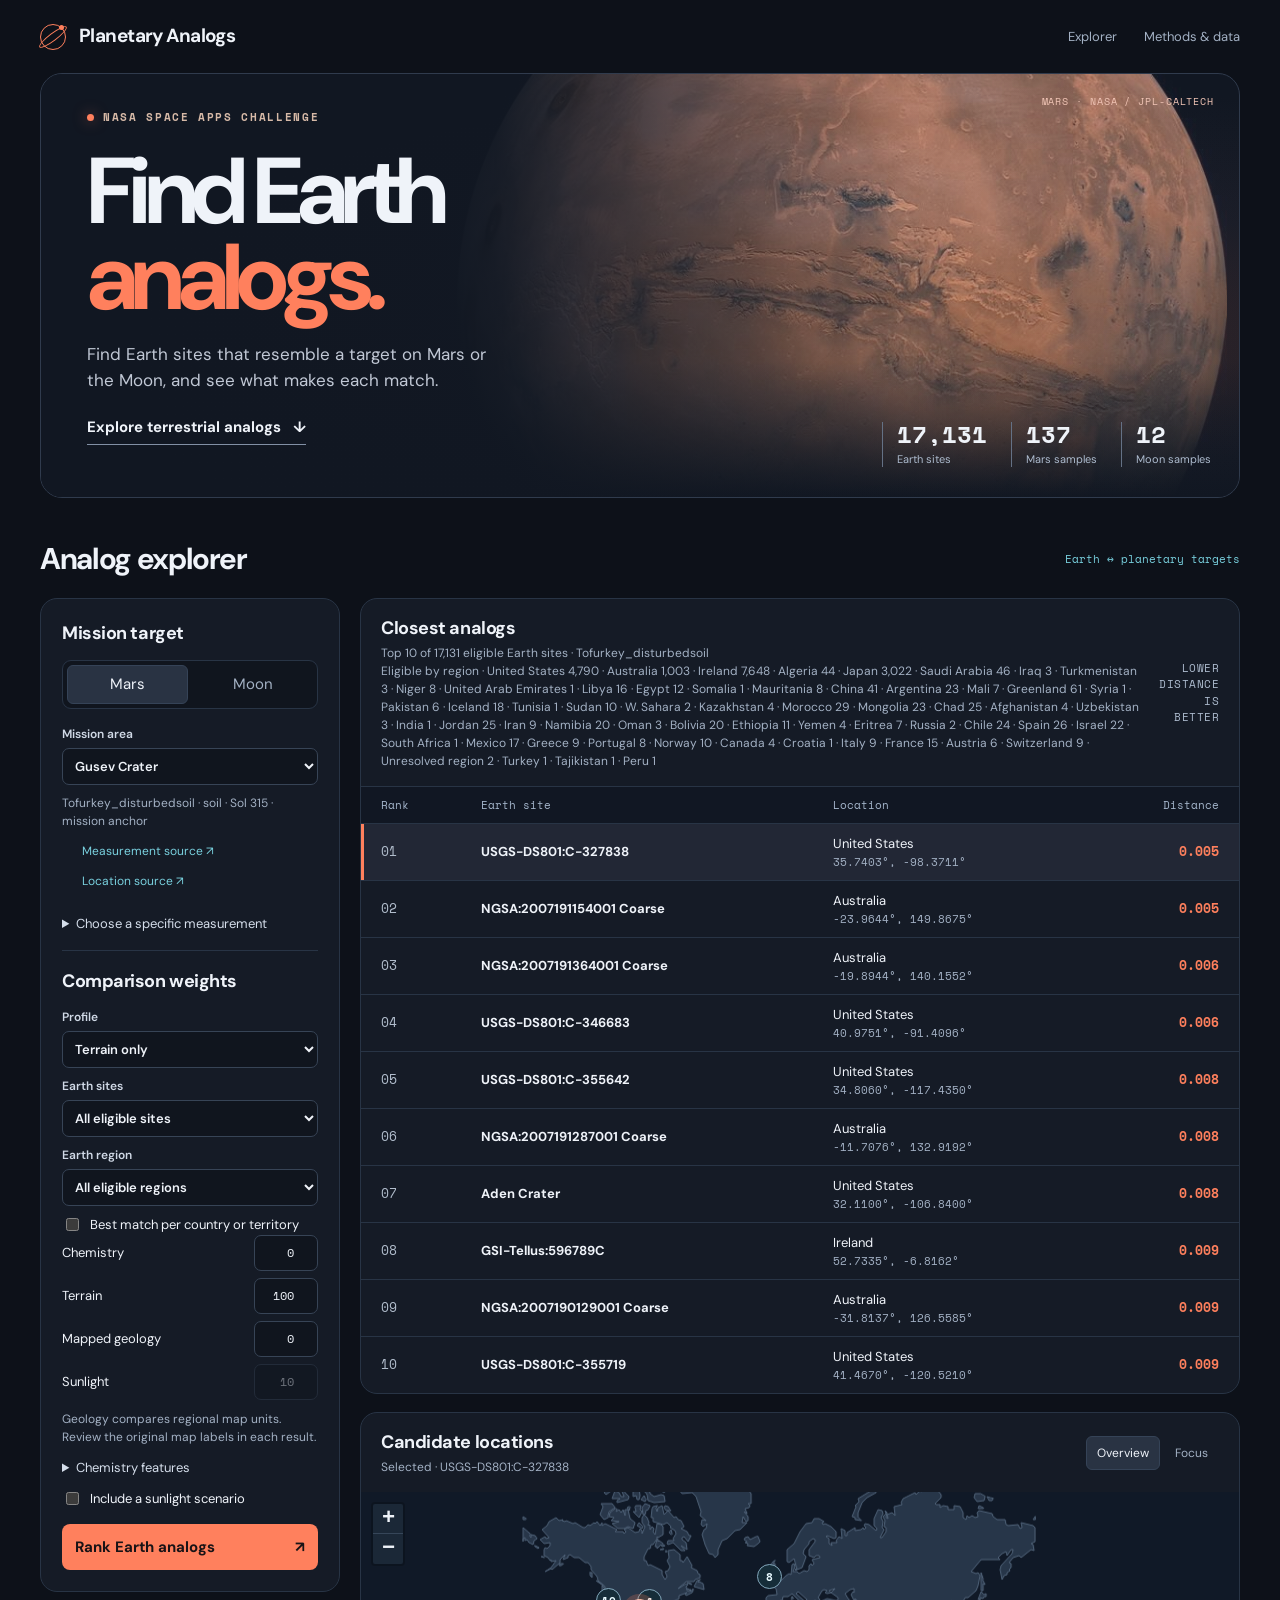
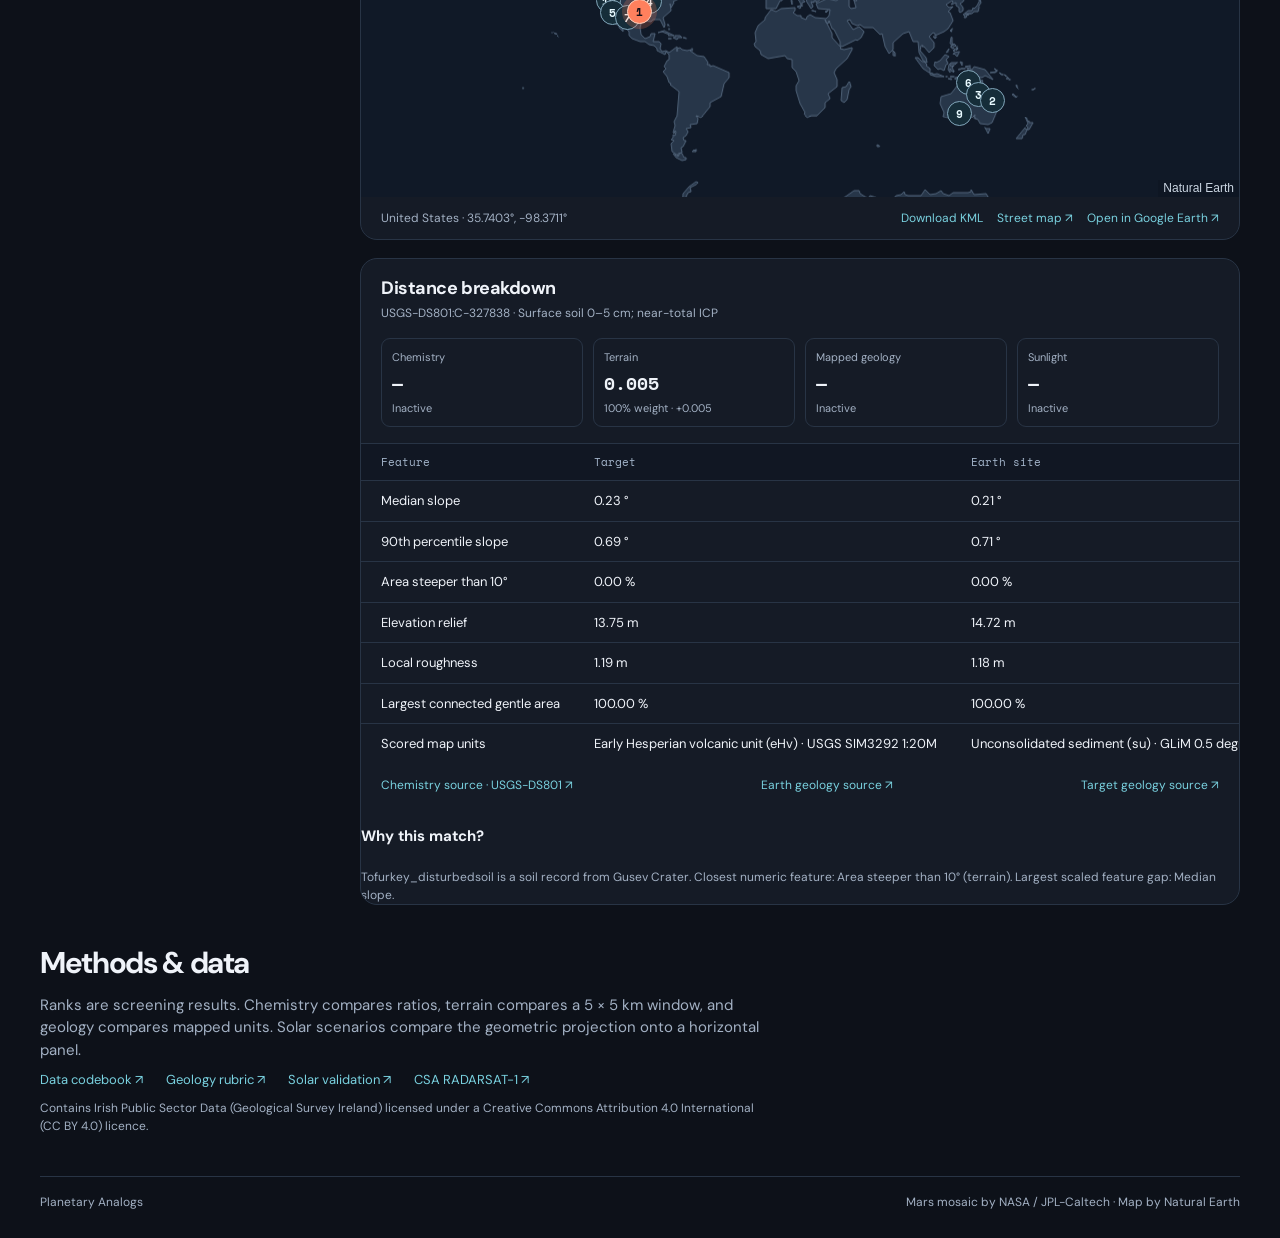
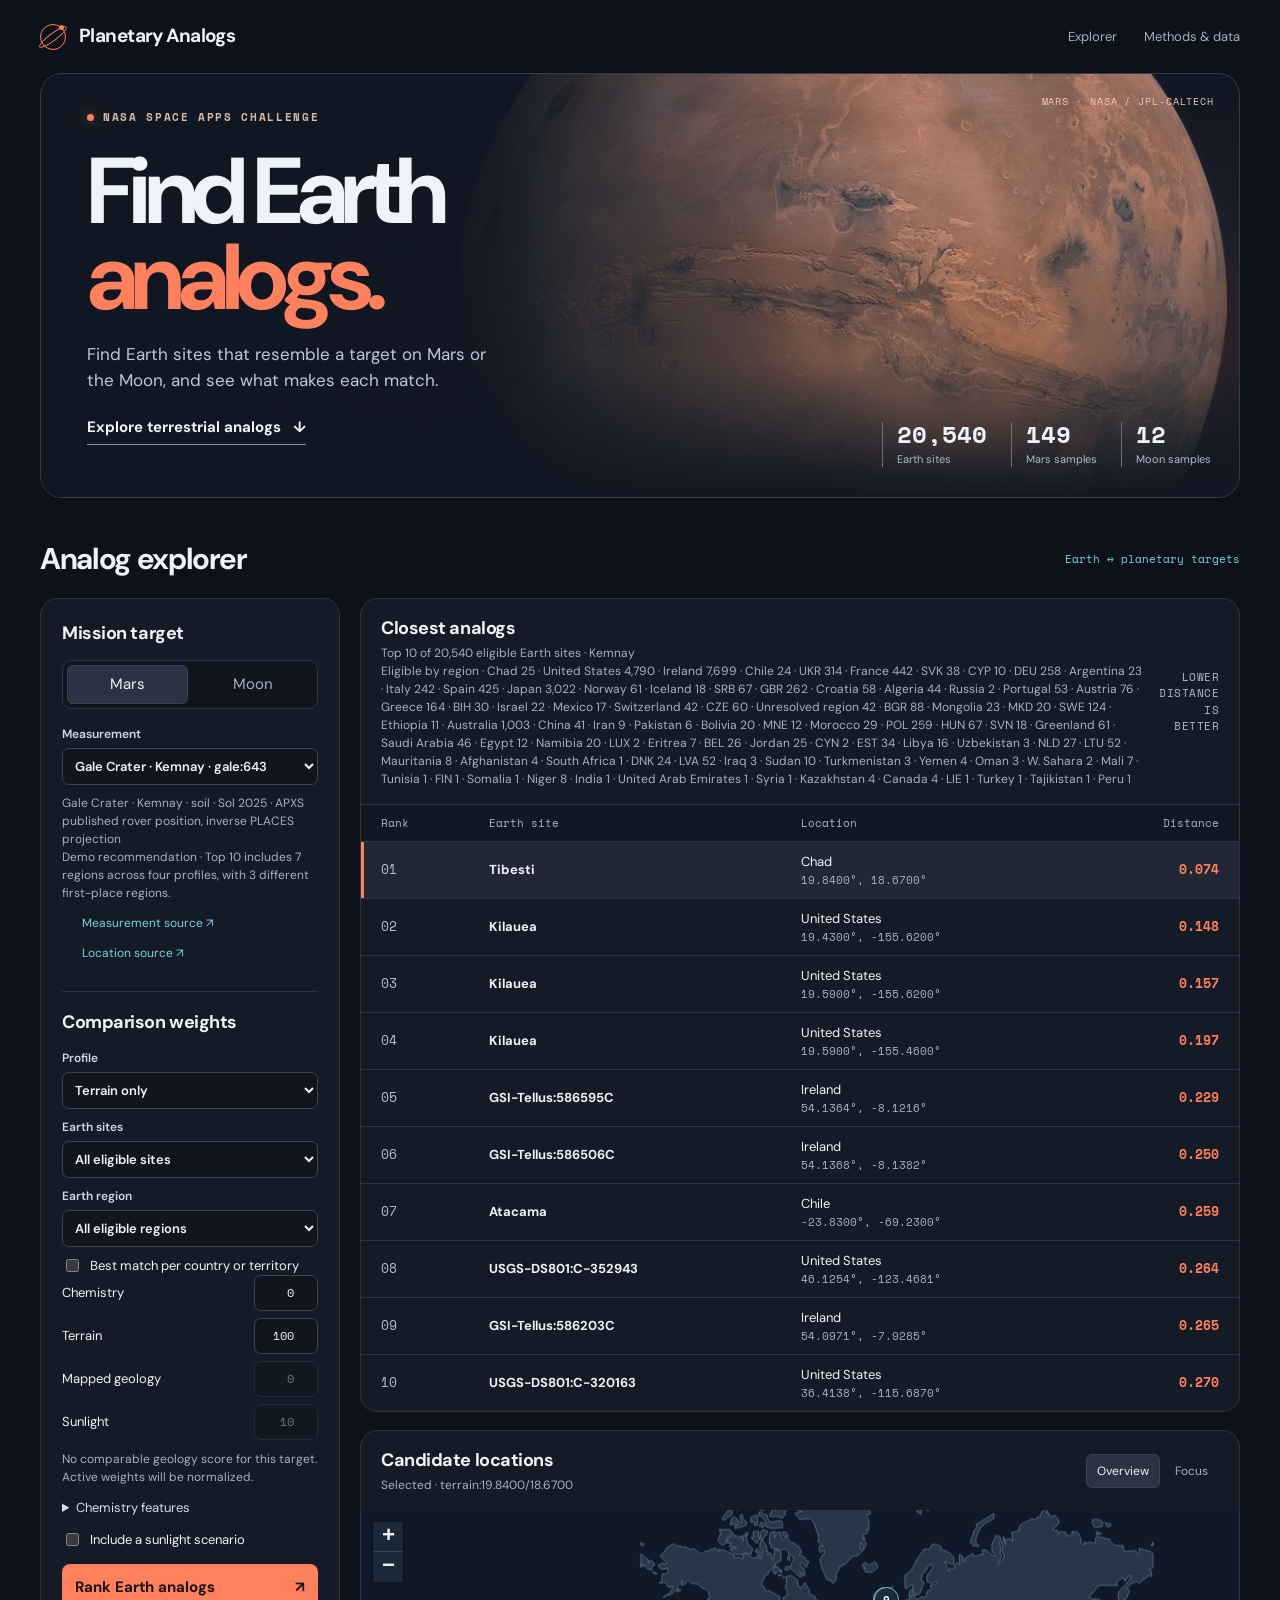
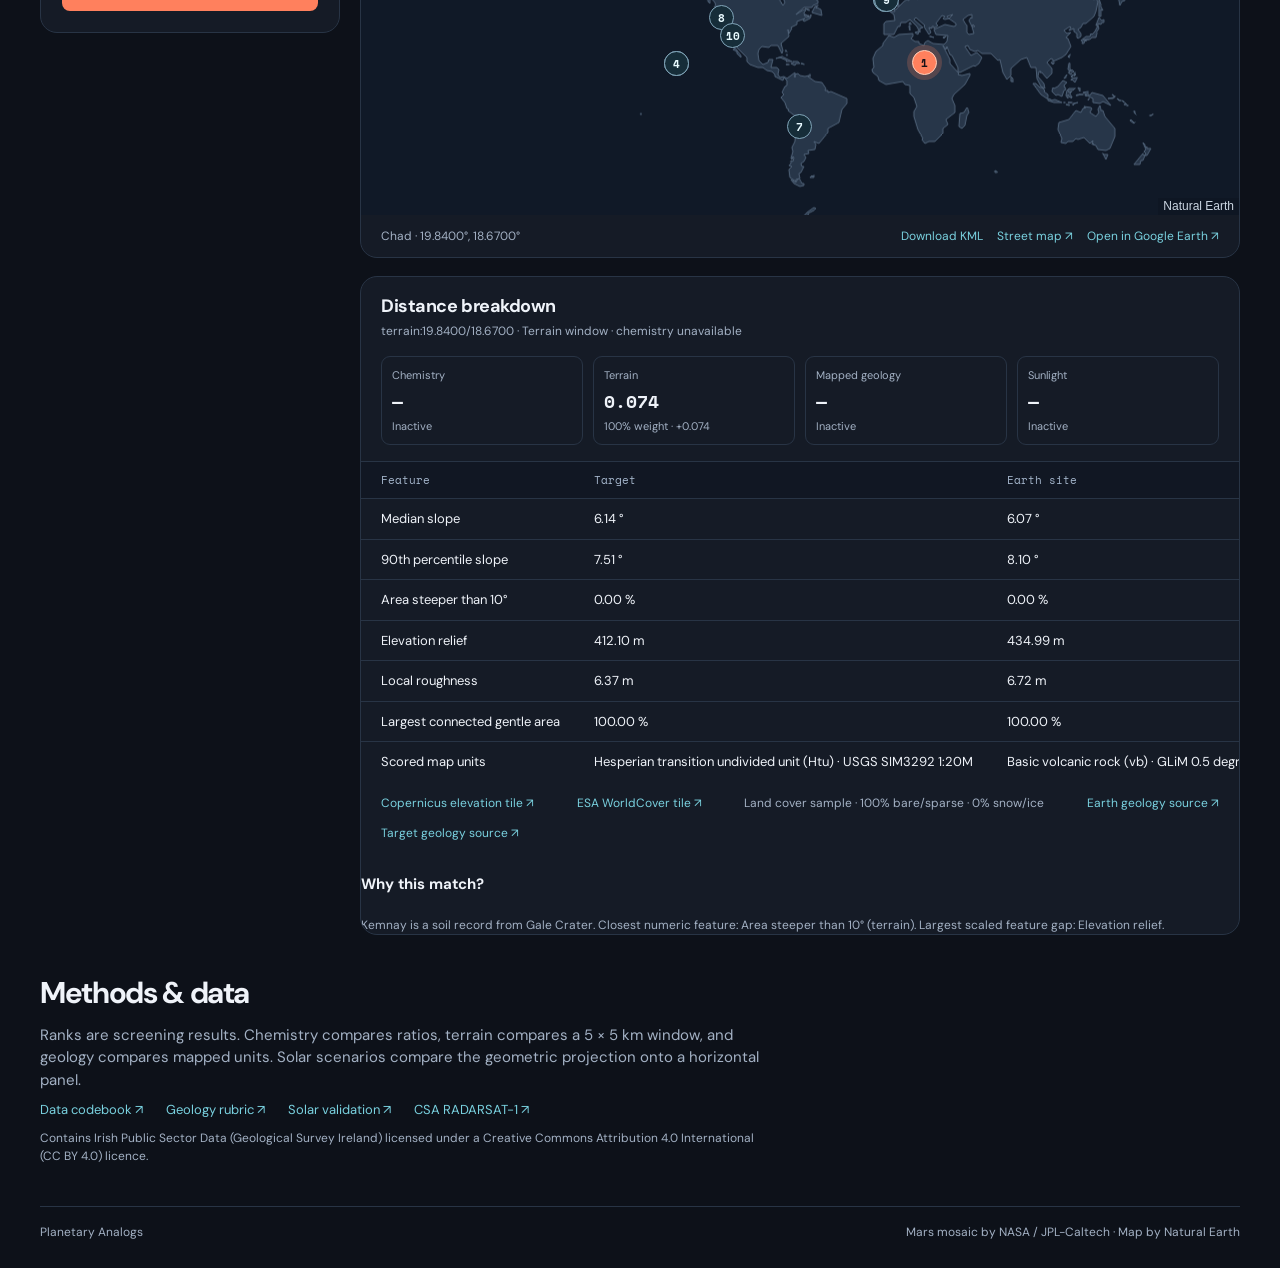
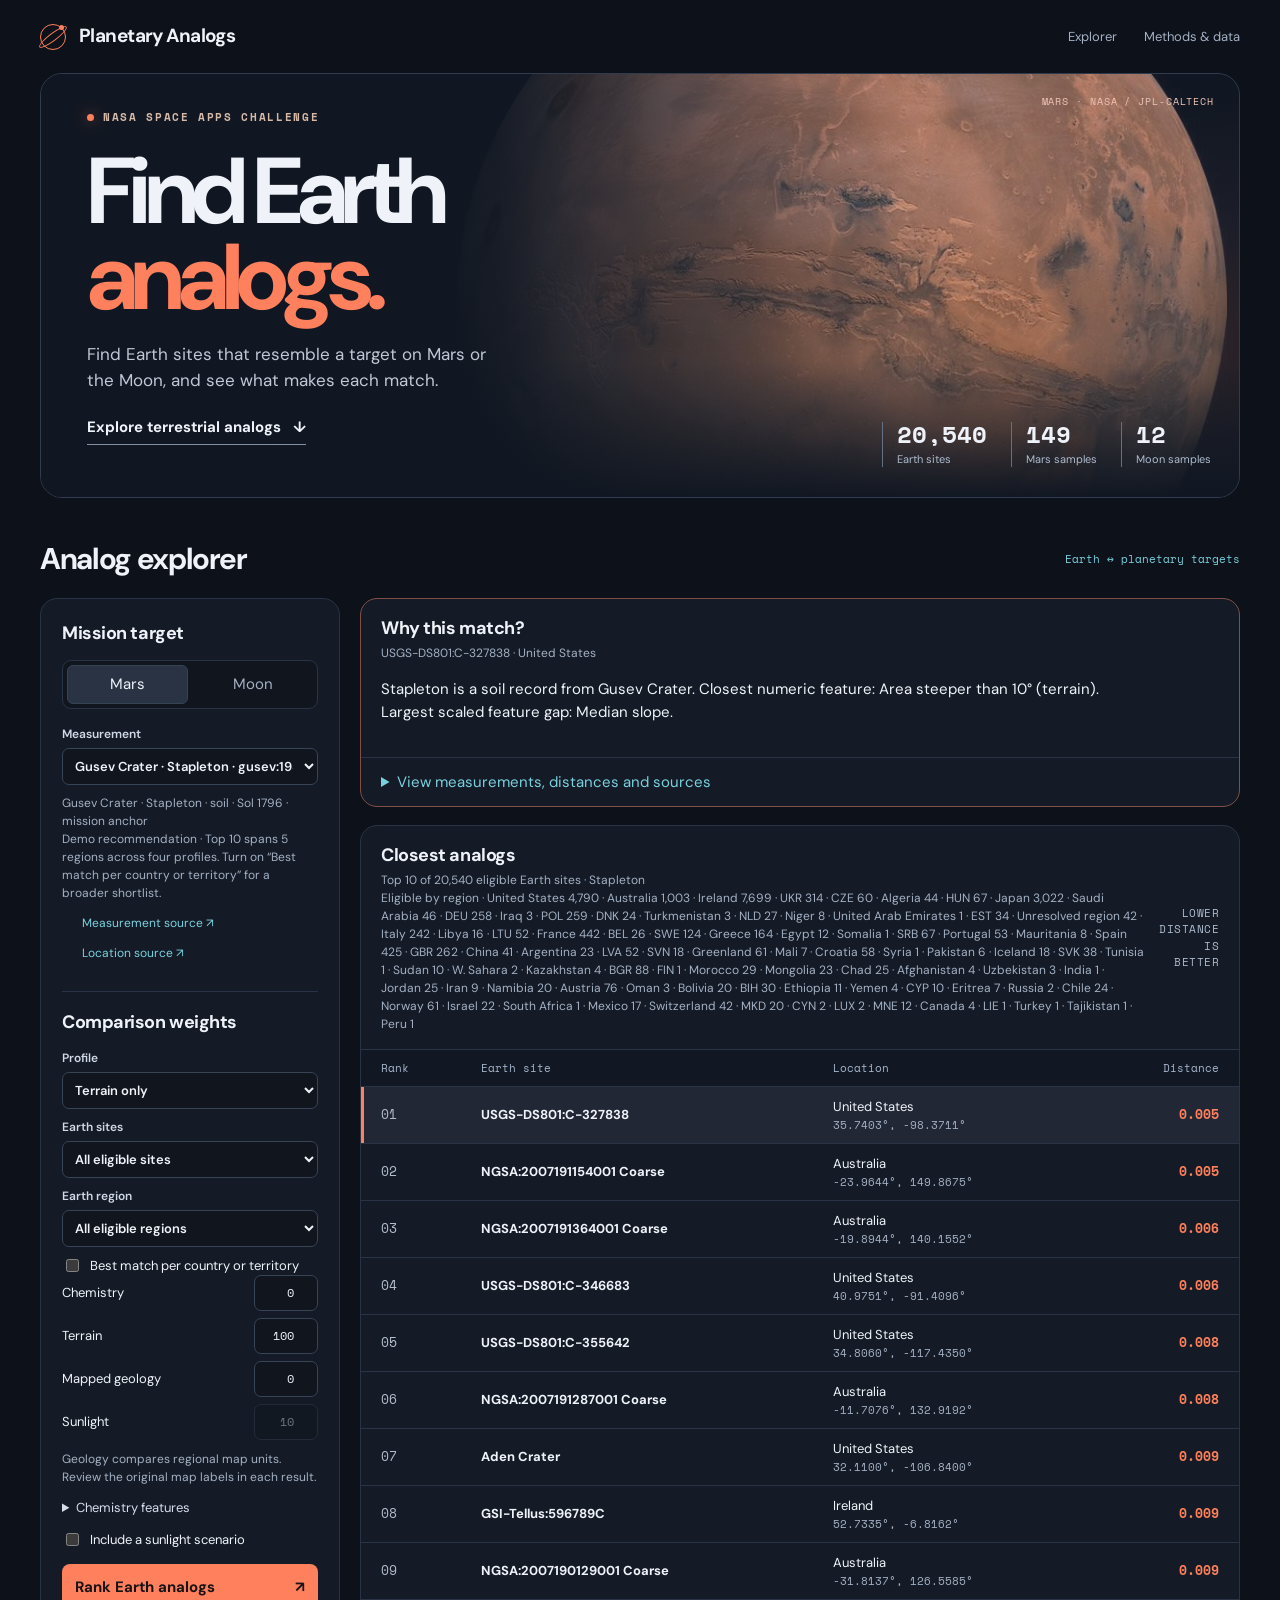
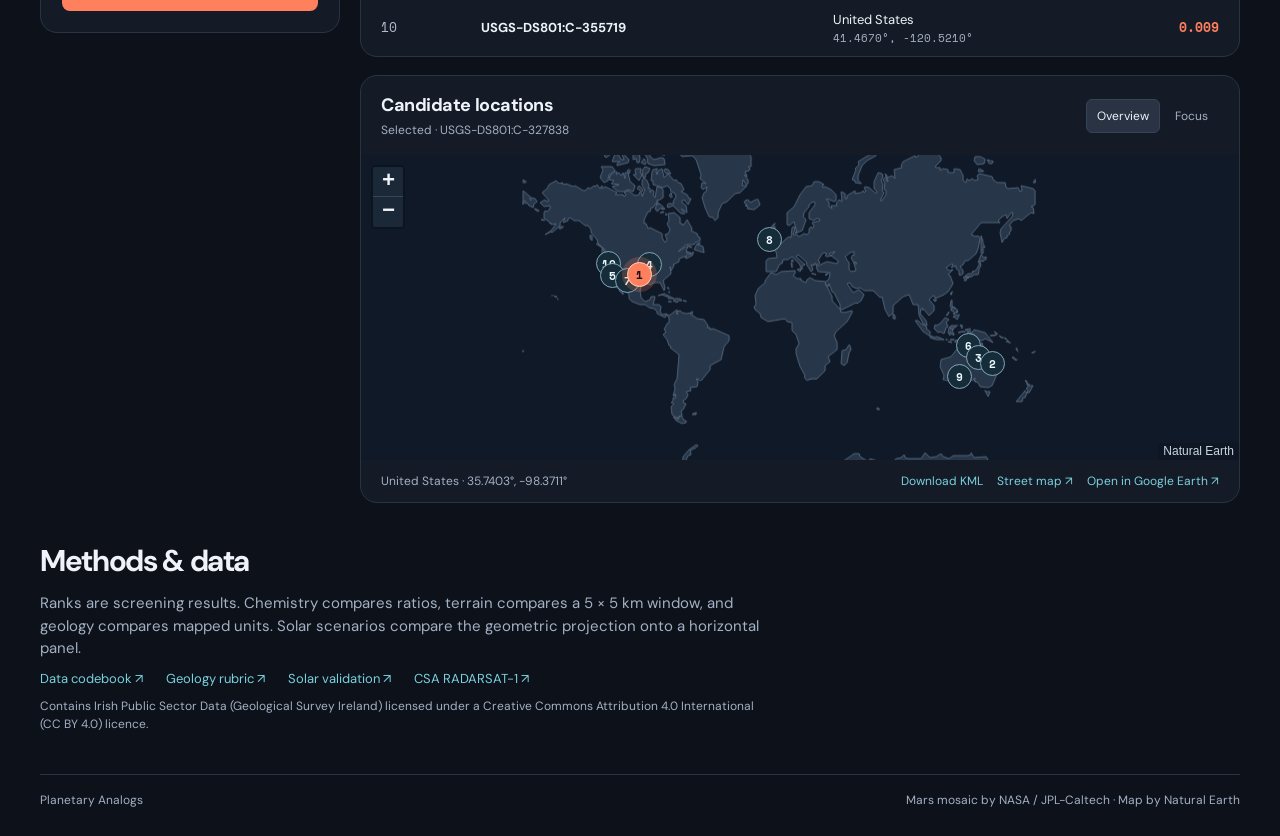
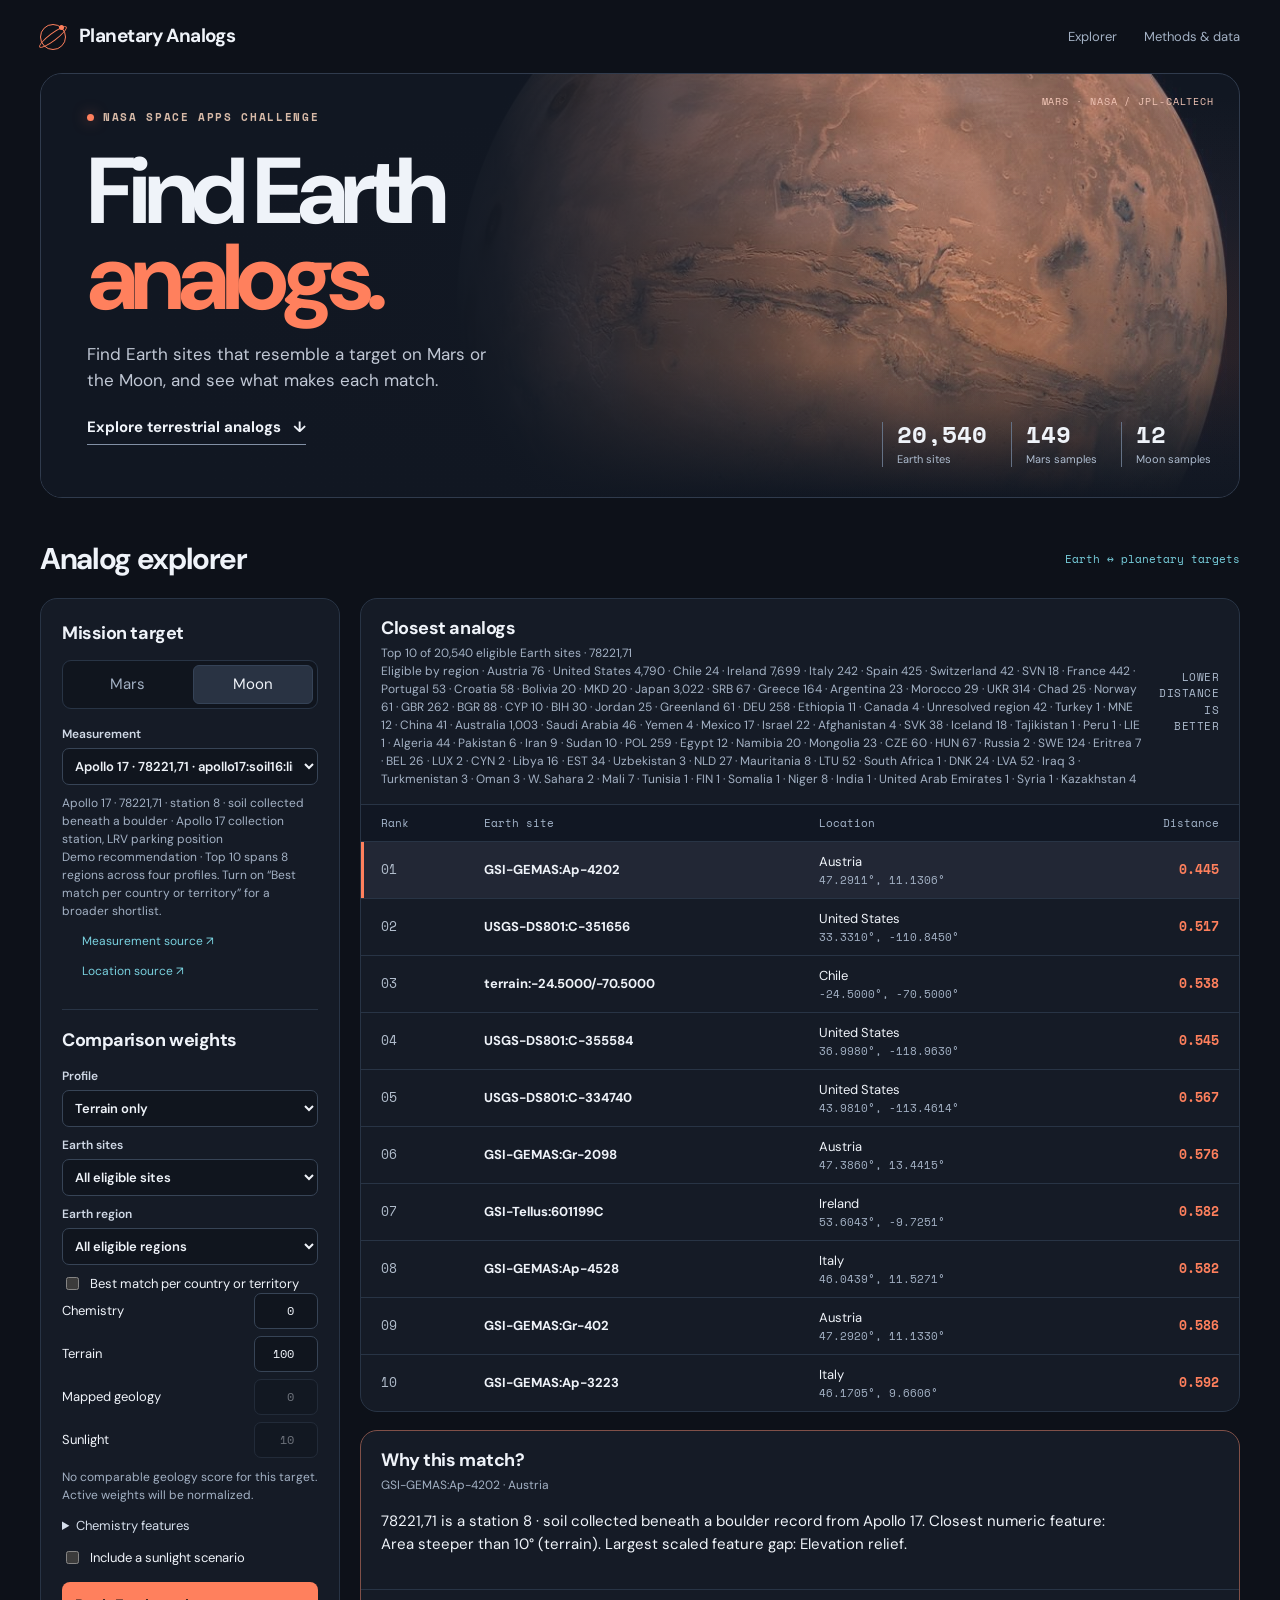
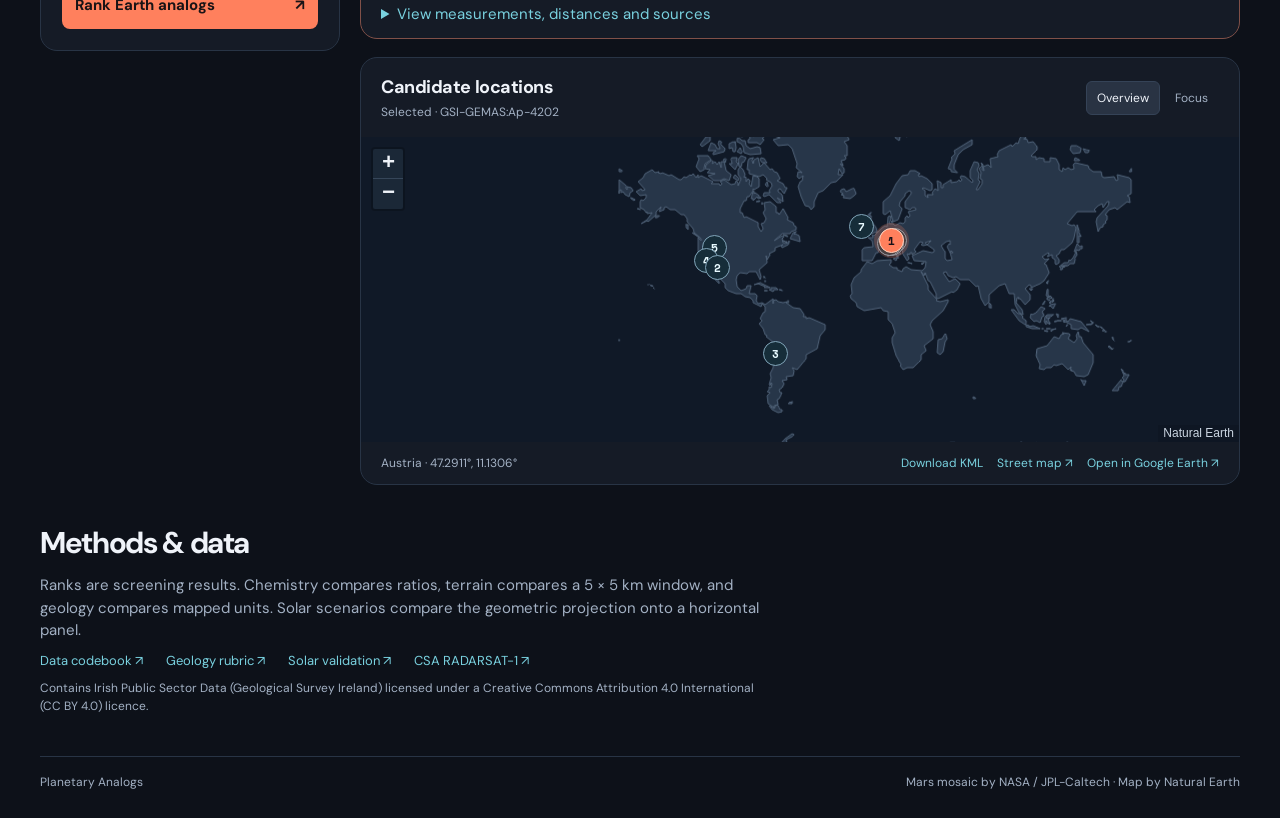
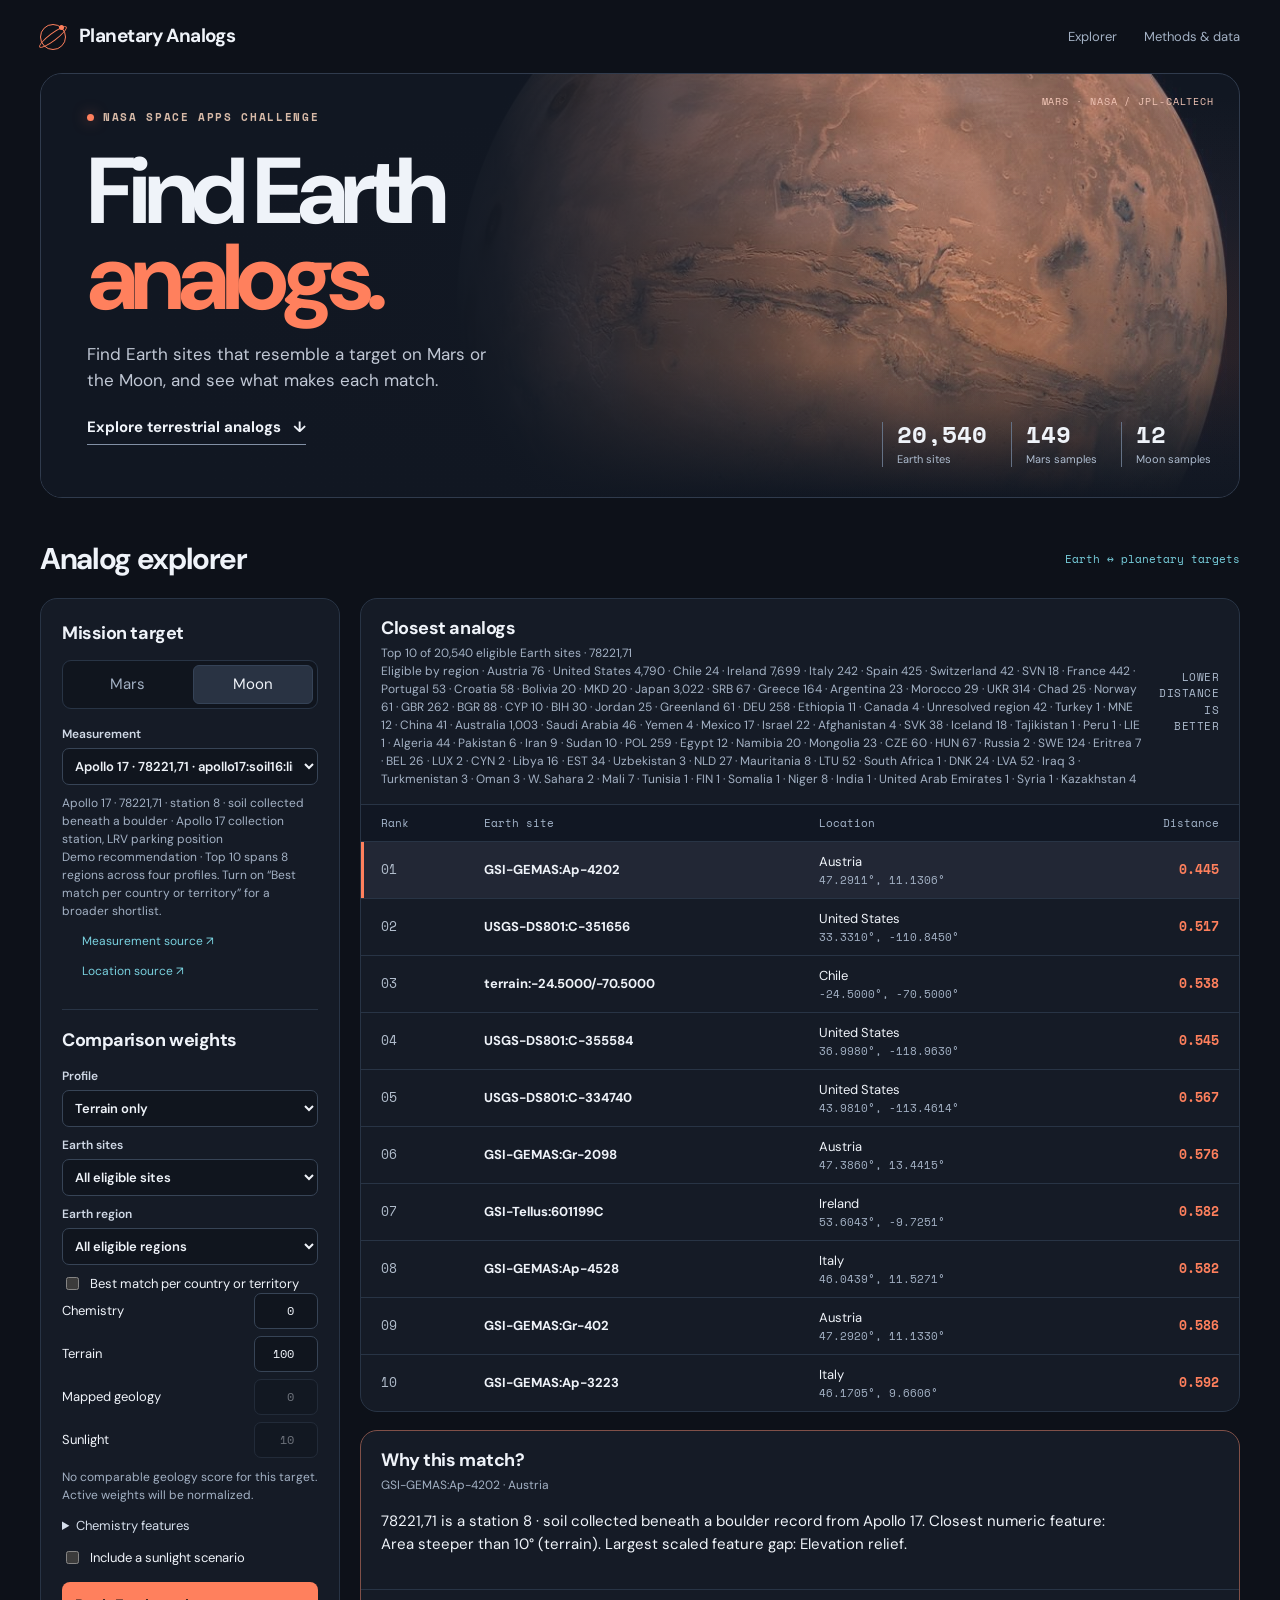
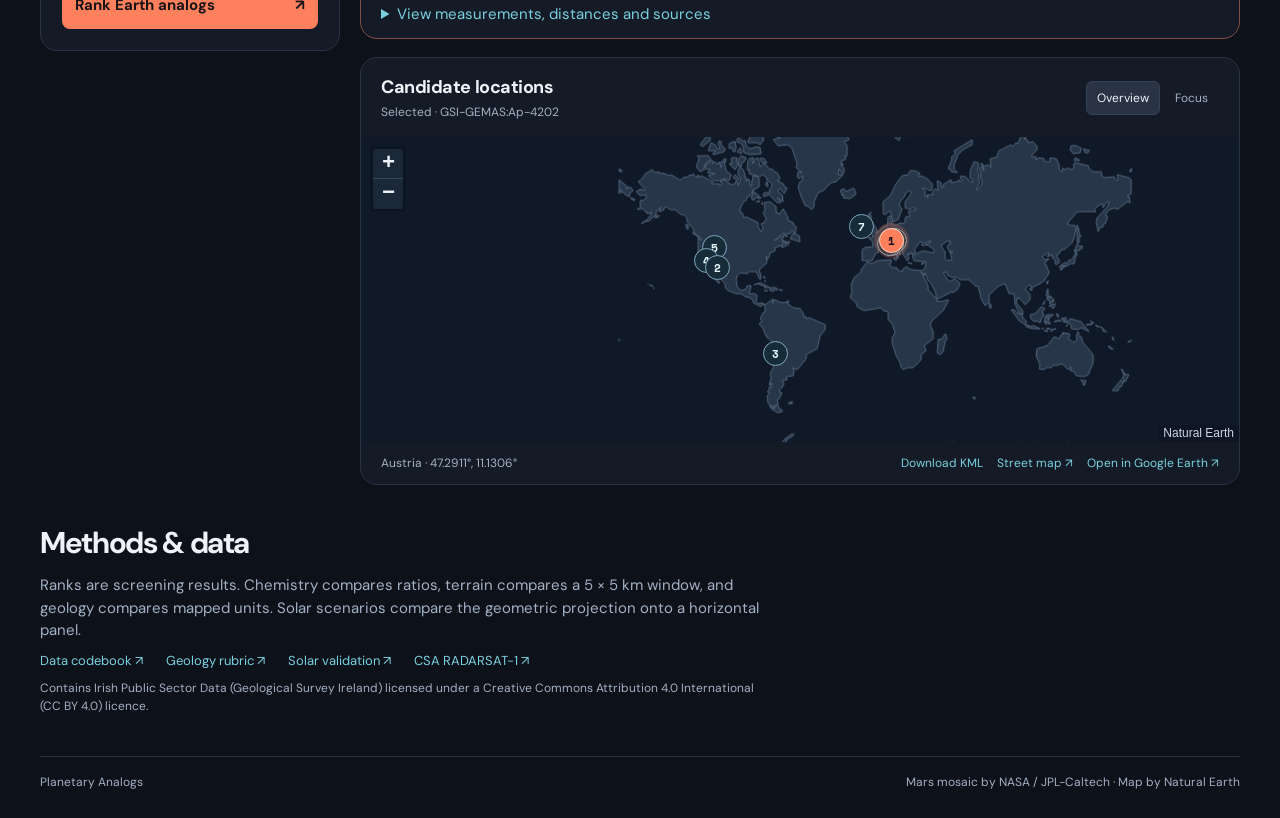
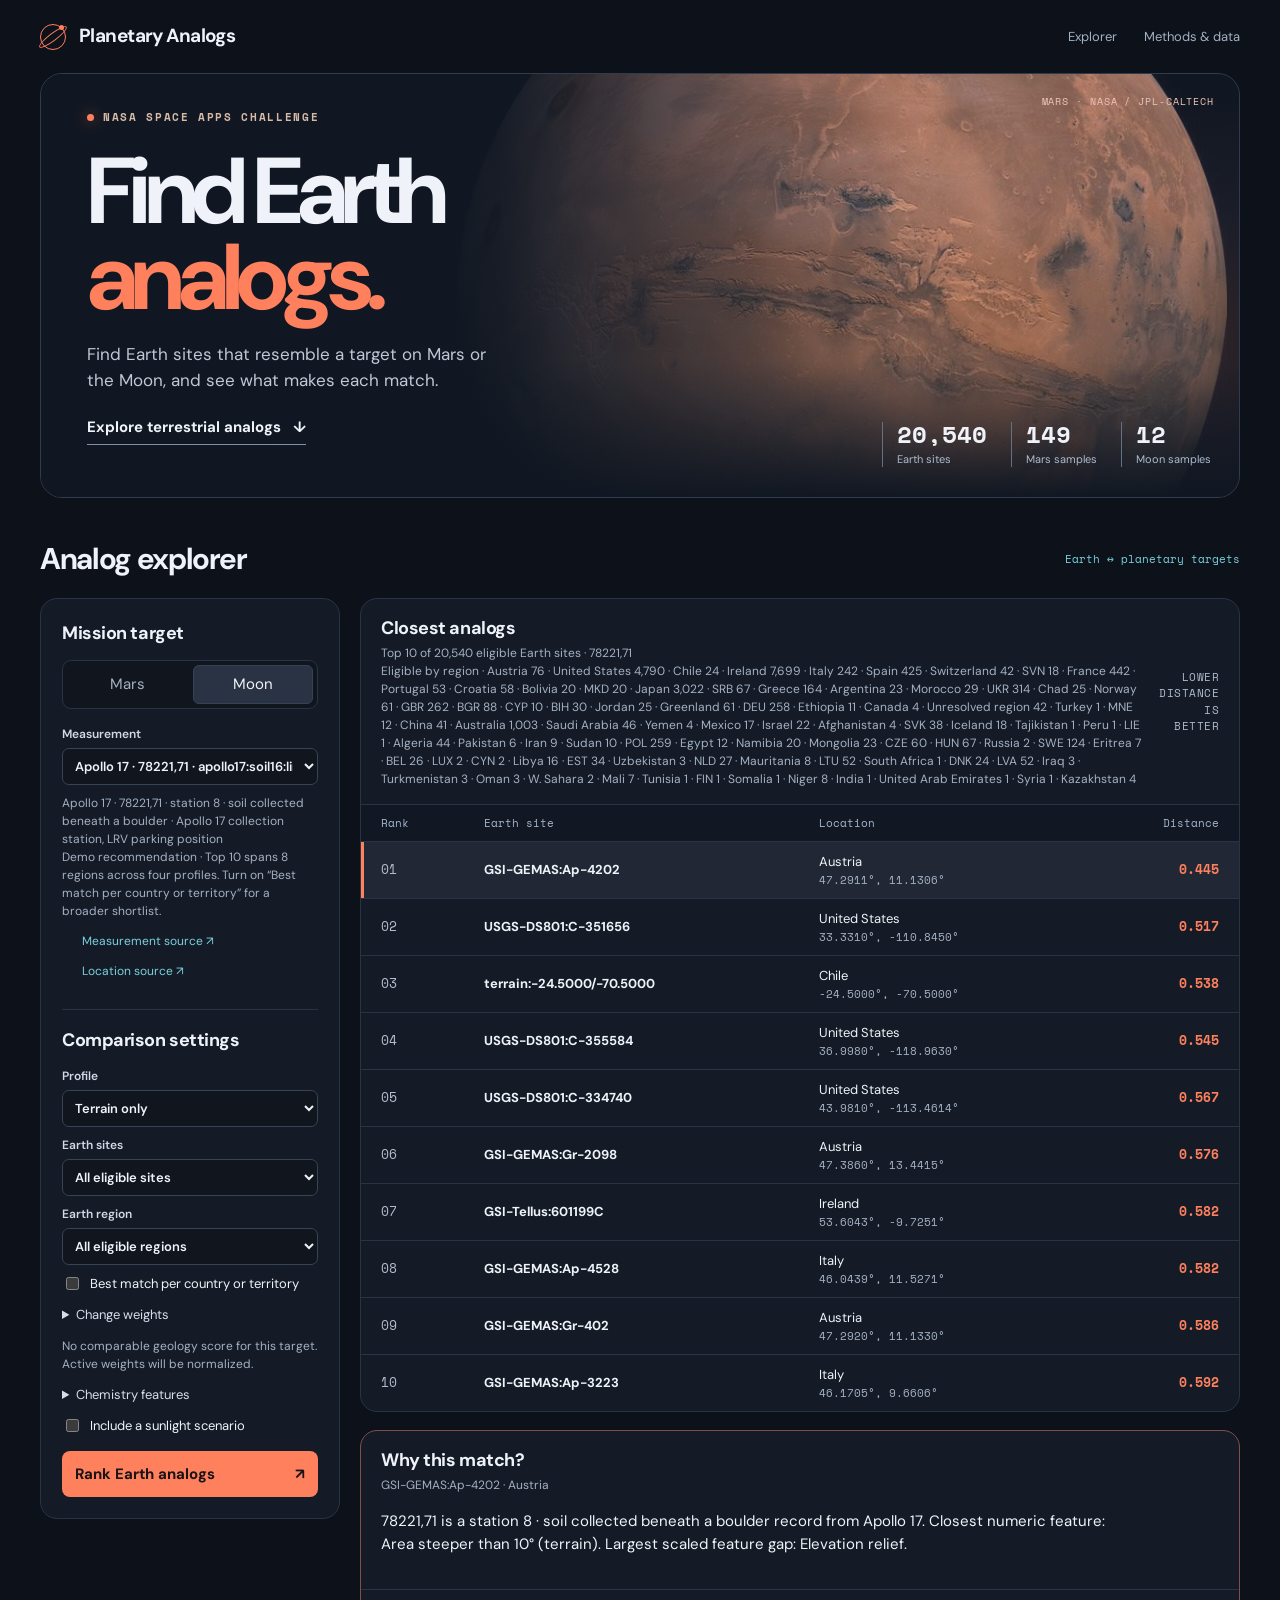
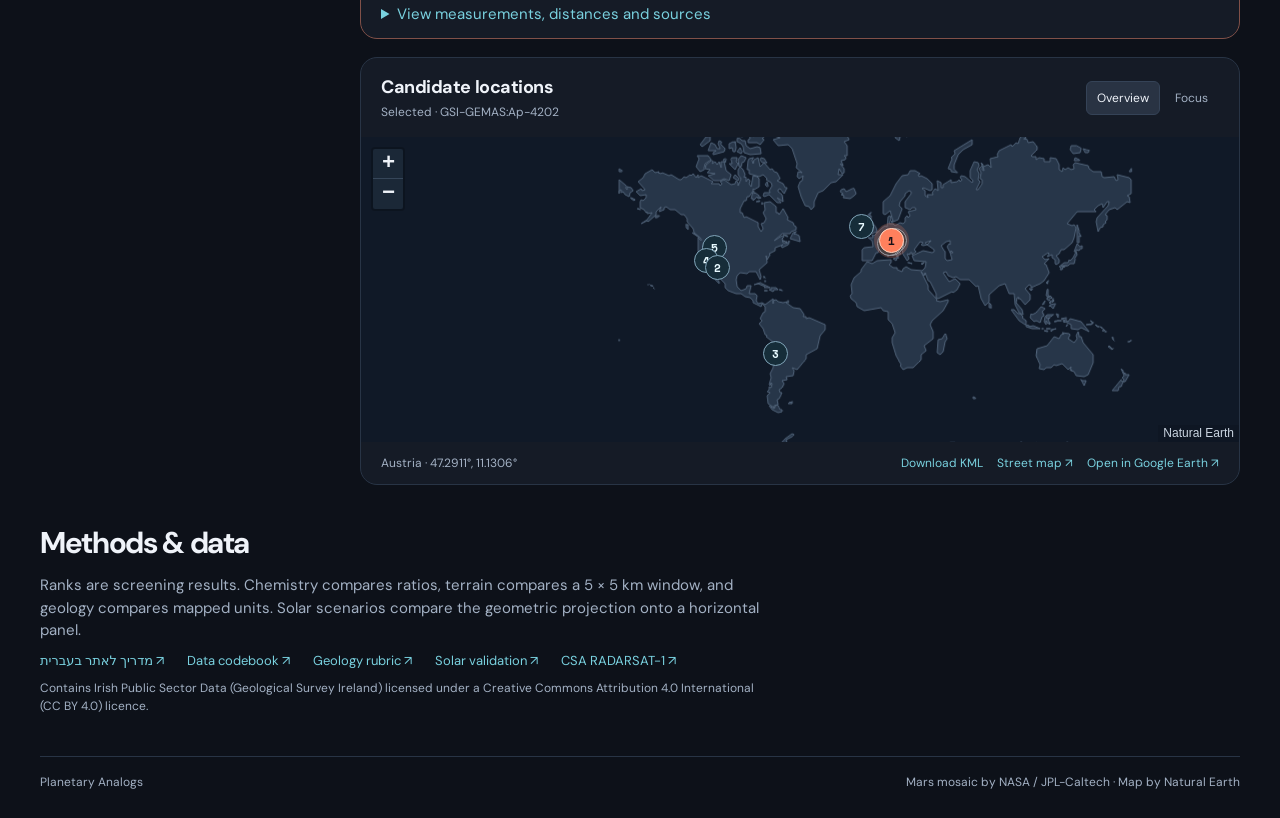
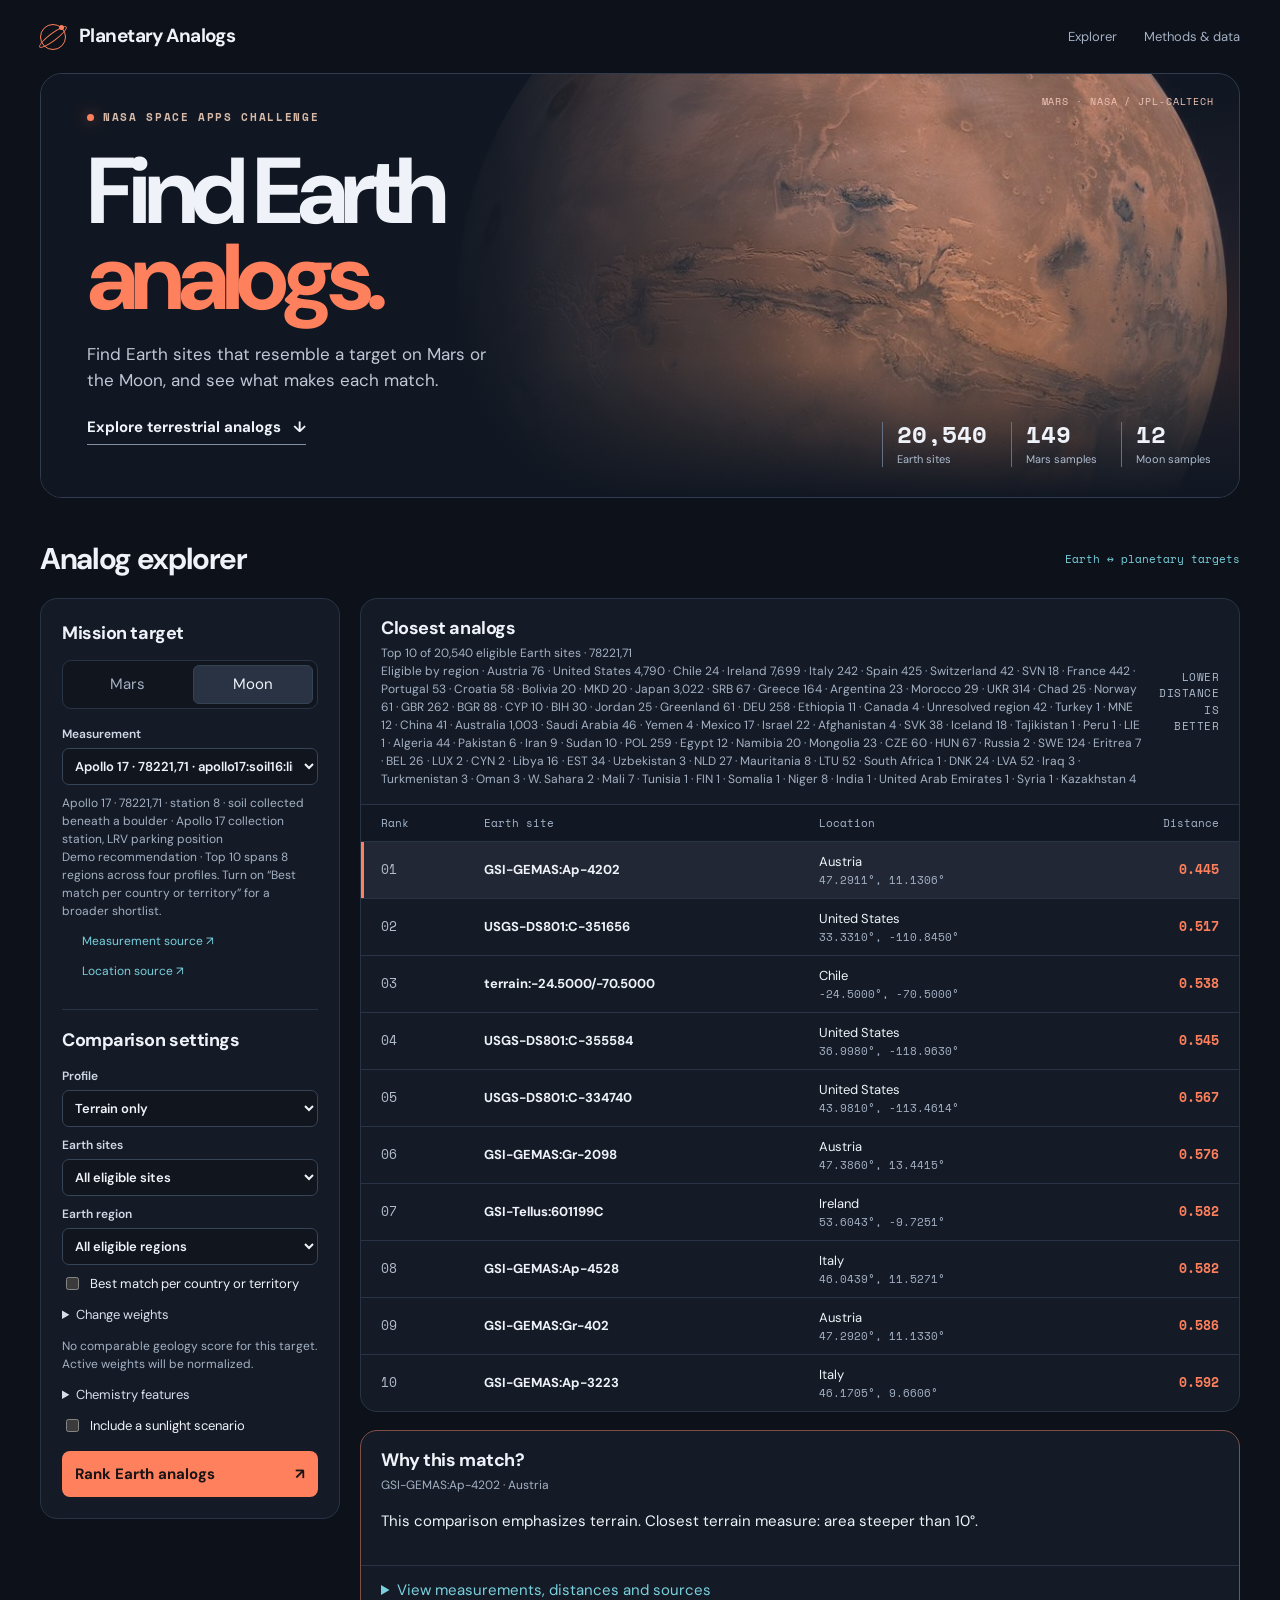
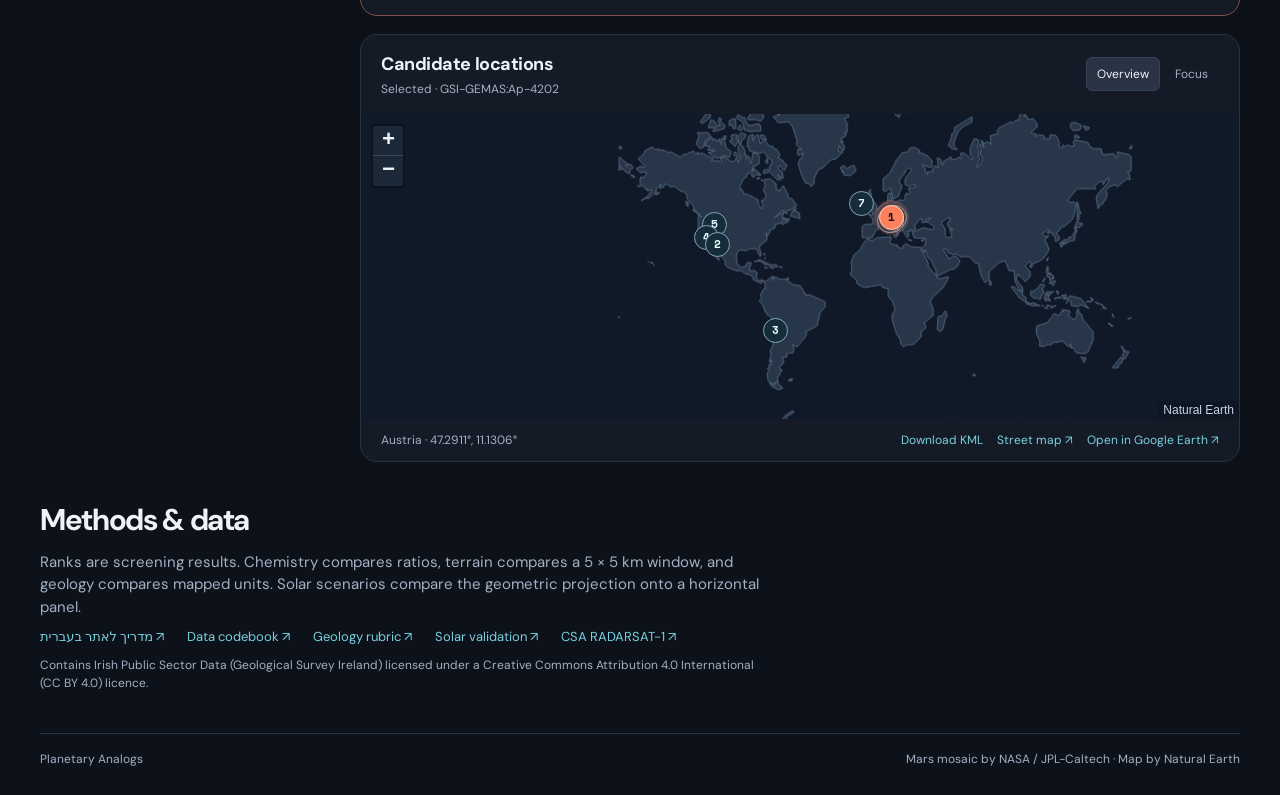
